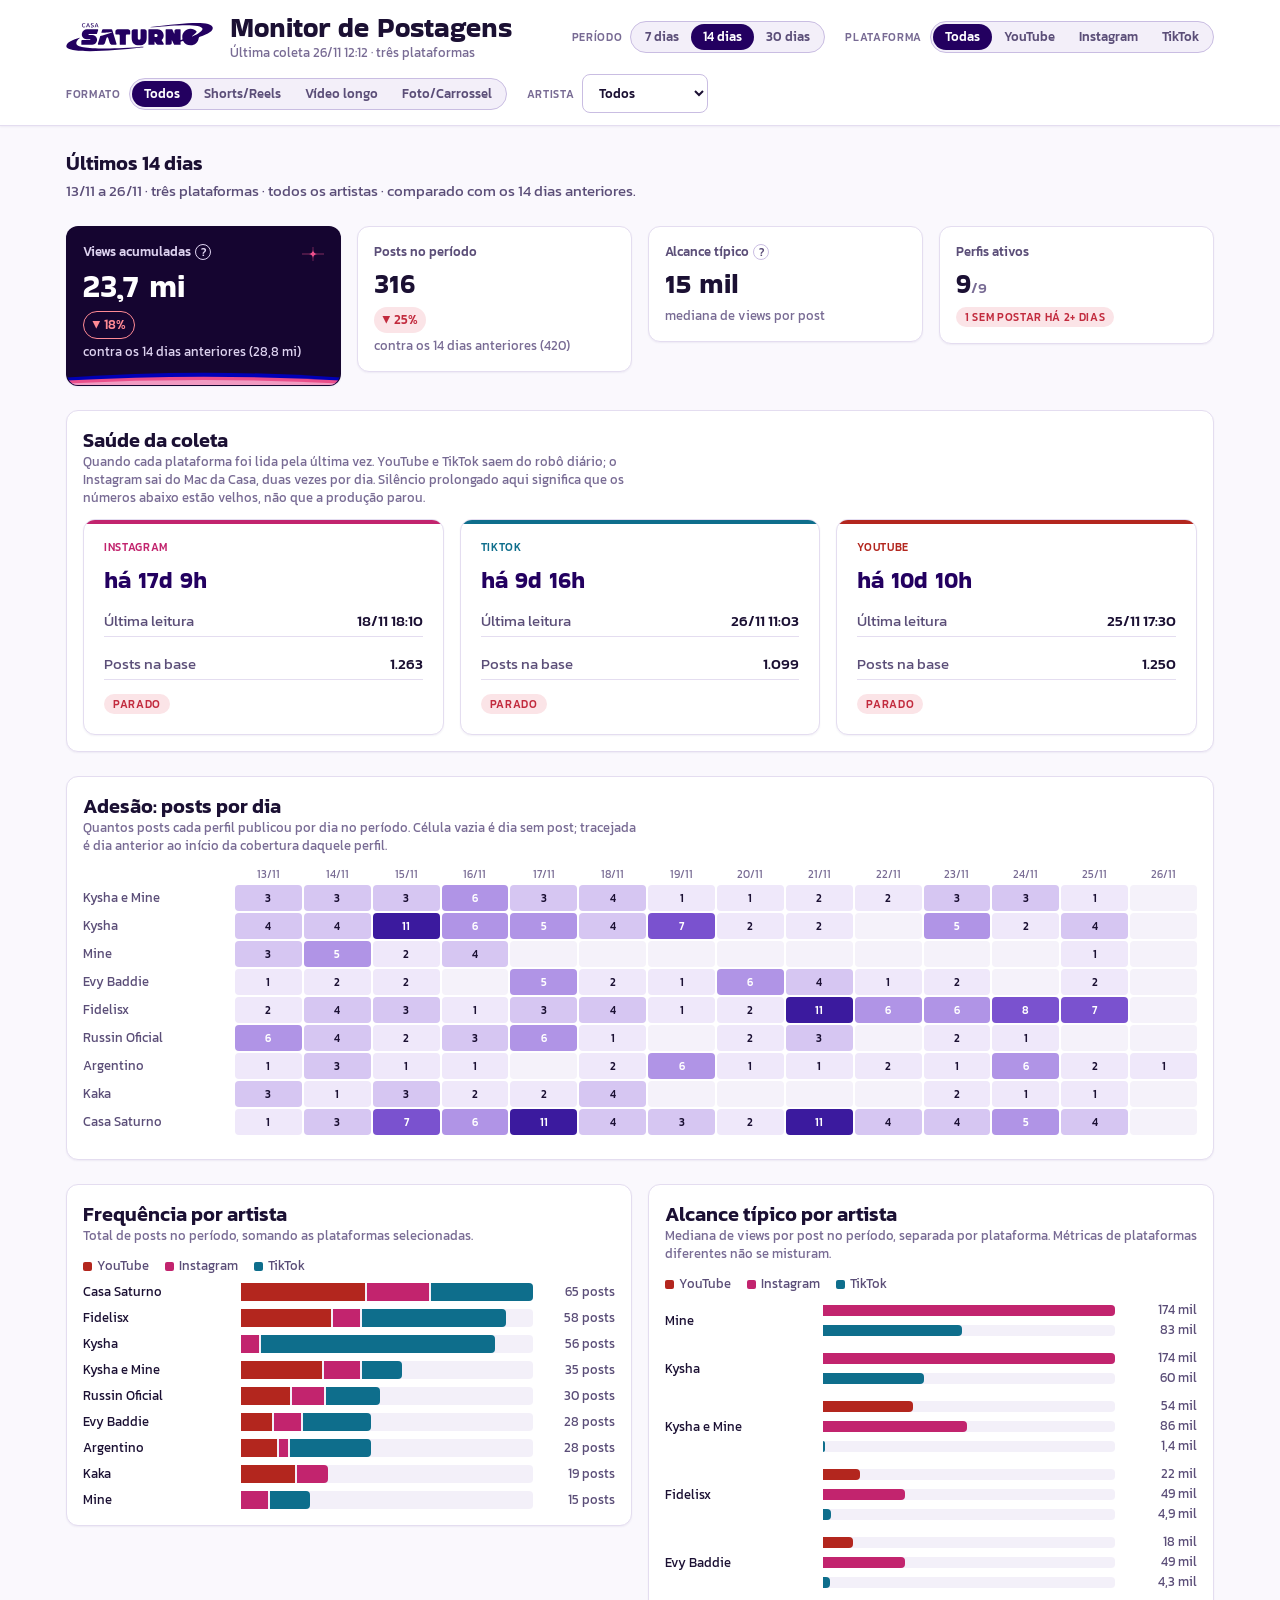
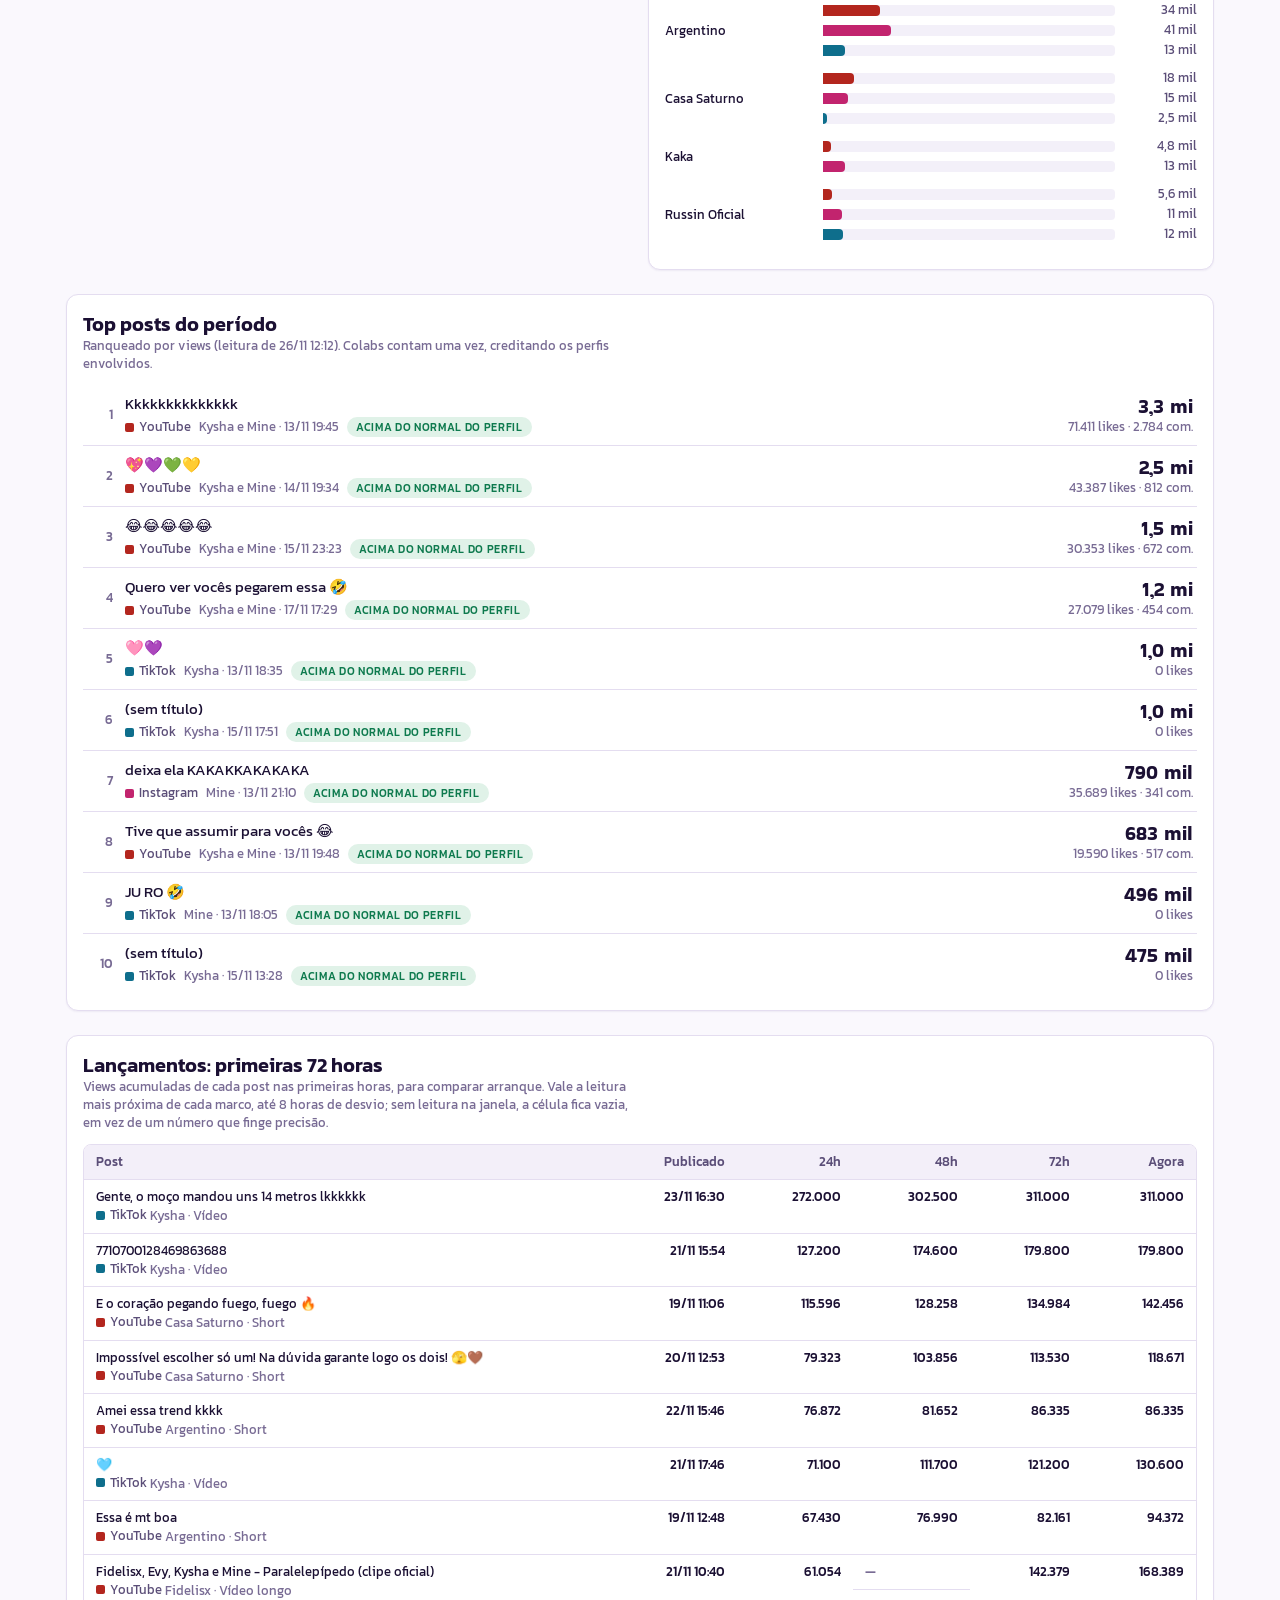
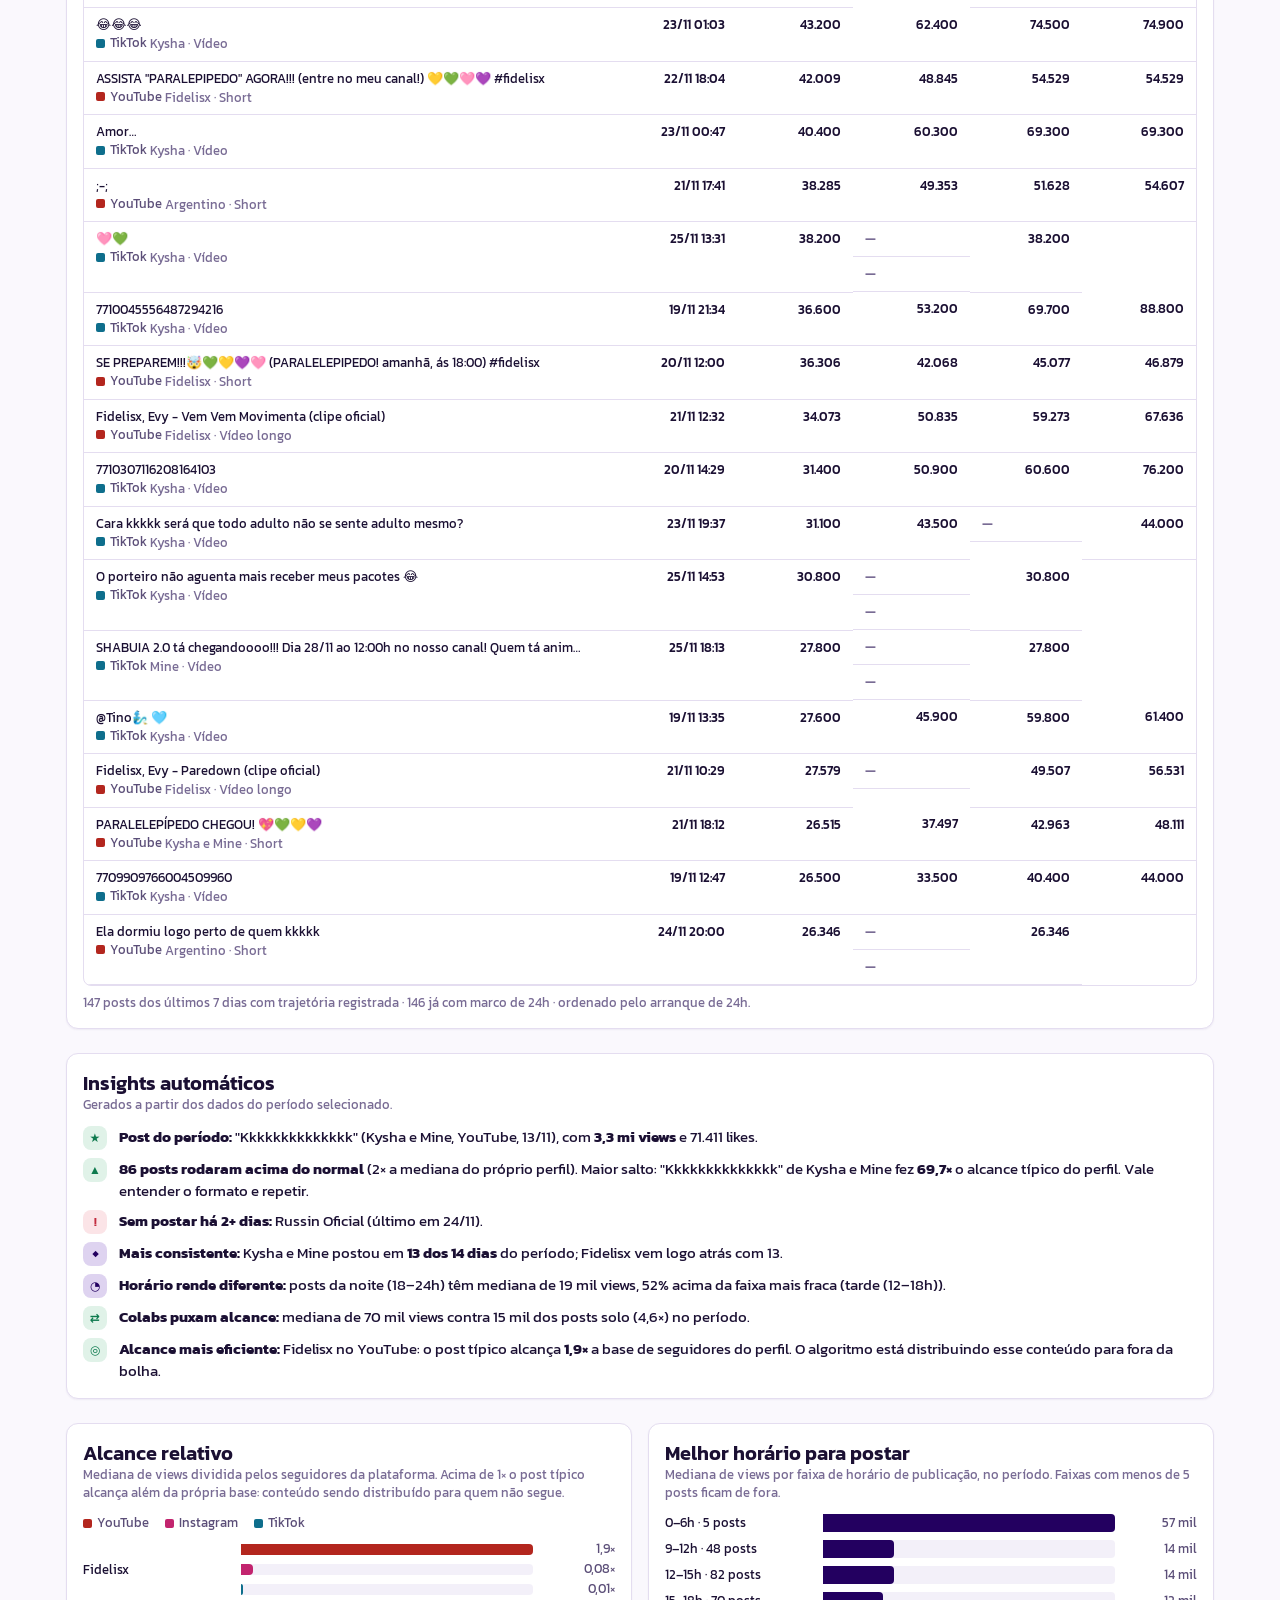
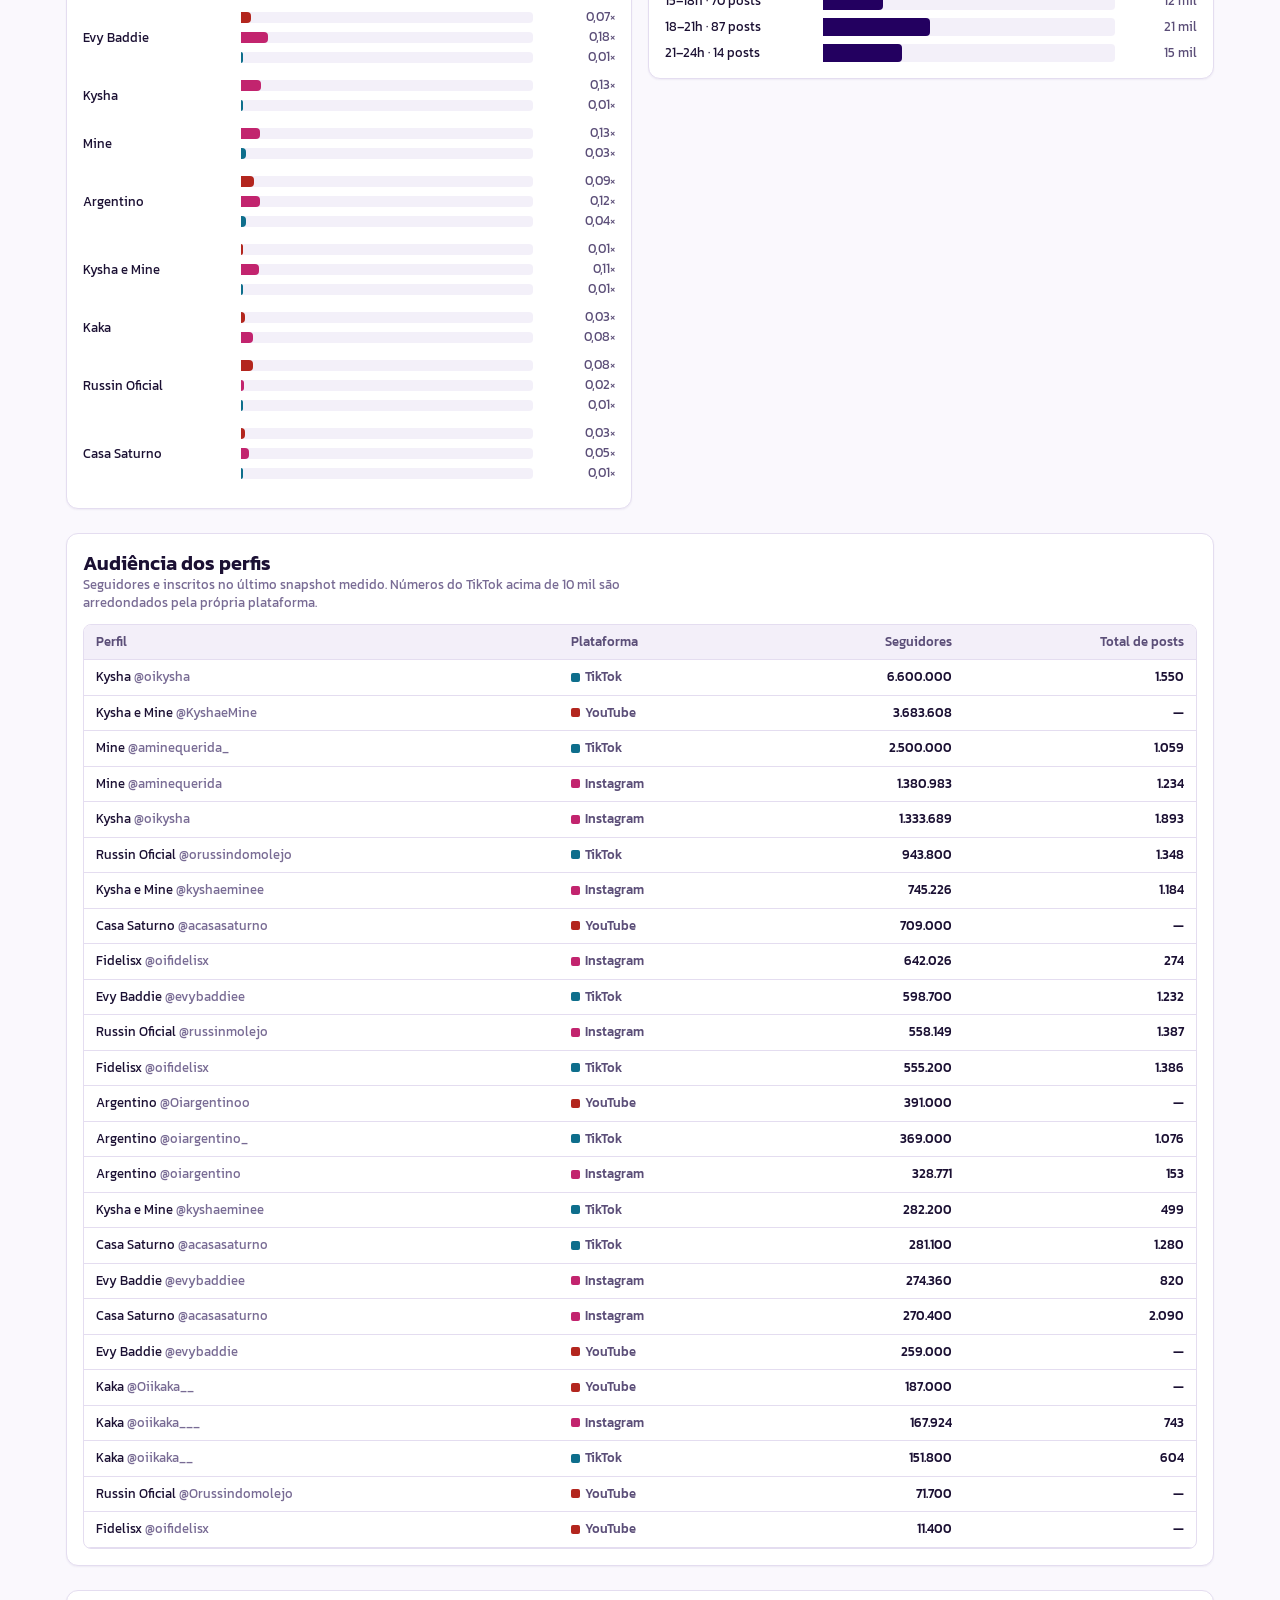
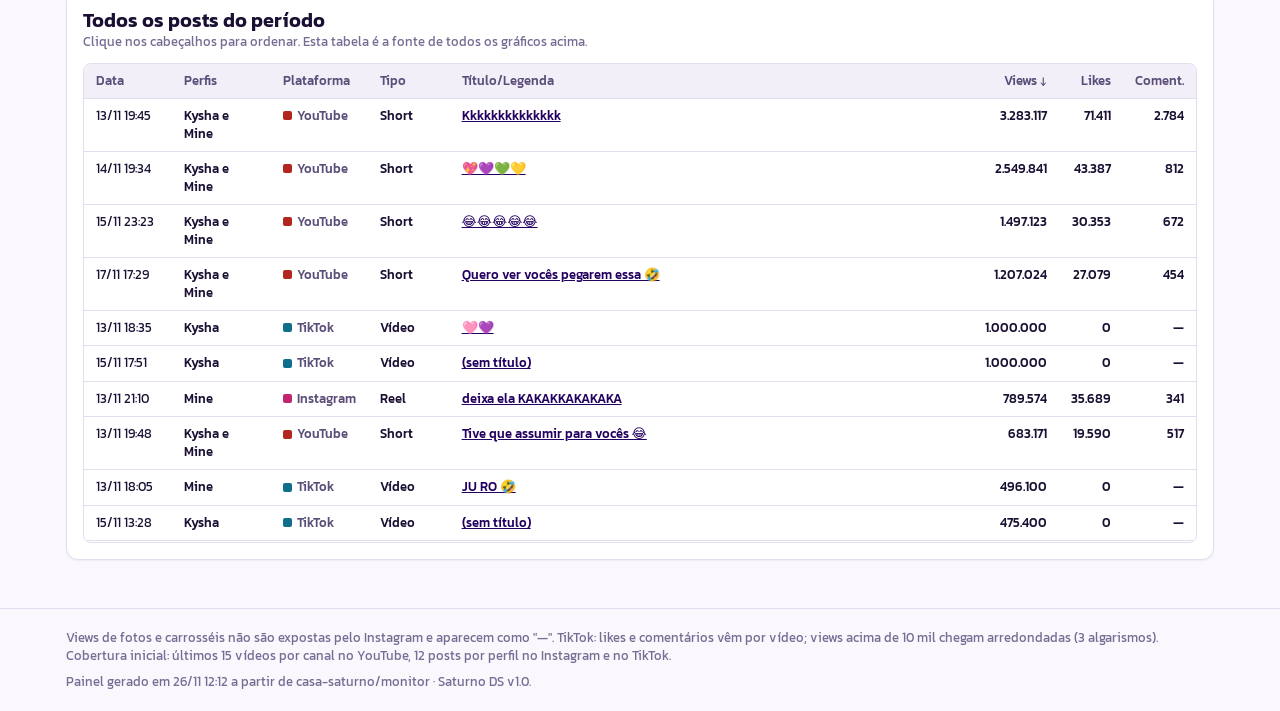
==== index.html @ 32a1c4bc "Rodada local 2026-11-26 12:12 — 1 snapshot(s), Instagram com falhas (rc=1), TikTok com falhas (rc=2)" ====
<!DOCTYPE html>
<html lang="pt-BR">
<head>
<meta charset="UTF-8">
<meta name="viewport" content="width=device-width, initial-scale=1.0">
<title>Monitor de Postagens — Casa Saturno</title>
<link rel="preconnect" href="https://fonts.gstatic.com" crossorigin>
<link rel="stylesheet" href="https://fonts.googleapis.com/css2?family=Bakbak+One&family=Kanit:wght@400;500;600&display=swap">
<style>
/* Saturno DS (ds/saturno.css) — inlinado pelo regen.py */
/* ============================================================================
   SATURNO DS — design system das aplicações da Casa Saturno
   v1.0 · 2026-10-20 · fonte canônica: repositório saturno-ds
   Origem: "Painel Saturno" (dashboard Granatum, 21/09/2026), generalizado.

   Como adotar numa aplicação
   1. Copie este arquivo para dentro do projeto (ex.: pipeline/ds/saturno.css)
      e anote a versão no commit. A cópia é "vendorizada": a app nunca depende
      de rede para renderizar.
   2. Carregue as fontes do Google Fonts (Bakbak One + Kanit 400/500/600) ou
      embuta os .ttf de marca/ como @font-face.
   3. Use os tokens (--texto, --entrada, --roxo…) em todo CSS próprio. Cor
      literal só dentro deste arquivo.
   4. Não redefina componentes aqui dentro: estenda com classes da própria app.

   Camadas, nesta ordem: 1 tokens · 2 base · 3 layout (header, abas, grid)
   · 4 componentes · 5 utilitários.
   ========================================================================== */

/* ---------------------------------------------------------------- 1. TOKENS */
:root{
  color-scheme:light;
  /* neutros — cinzas com viés roxo, nunca cinza puro */
  --fundo:#faf8fd; --superficie:#ffffff; --superficie-2:#f3eff9;
  --borda:#e4ddf0; --borda-forte:#c9bde2; --grade:#ece6f6;
  --texto:#1b1033; --texto-2:#5b4e78; --texto-3:#786b94;
  /* marca */
  --roxo:#230060; --roxo-escuro:#150530; --lilas:#ded3f0; --logo:#230060;
  --rosa:#c2246e; --foco:#c2246e;
  --marca-azul:#0000b5; --marca-rosa:#ea4f8b; --marca-rosa-claro:#f19bc2; --marca-lilas:#ded3f0;
  --texto-sobre-roxo:#ffffff; --texto-sobre-escuro:#ffffff;
  /* semânticas de dado — pelo significado, nunca pelo sinal */
  --entrada:#0e7a4e; --saida:#c22b3e; --alerta:#8a5300; --resultado:var(--roxo);
  --entrada-suave:#e0f2e8; --saida-suave:#fbe4e7; --alerta-suave:#fbeed6;
  --entrada-sobre-escuro:#3ed598; --saida-sobre-escuro:#ff8a94;
  /* estados de operação (saúde, filas, coleta) — reaproveitam as semânticas */
  --ok:var(--entrada); --ok-suave:var(--entrada-suave);
  --aviso:var(--alerta); --aviso-suave:var(--alerta-suave);
  --critico:var(--saida); --critico-suave:var(--saida-suave);
  /* séries categóricas — linhas de negócio (financeiro) */
  --linha-eventos:#3b1a9e; --linha-loja:#c2246e; --linha-royalties:#0e6e8c; --linha-publicidade:#a85c00;
  /* séries categóricas — plataformas (conteúdo) */
  --plat-youtube:#b3261e; --plat-instagram:#c2246e; --plat-tiktok:#0e6e8c;
  /* escala sequencial (mapas de calor), do lilás ao roxo */
  --seq-1:#efe8fa; --seq-2:#d6c6f2; --seq-3:#b094e6; --seq-4:#7a52cf; --seq-5:#3b1a9e;
  /* escala e forma */
  --space-1:4px; --space-2:8px; --space-3:12px; --space-4:16px; --space-5:20px;
  --space-6:24px; --space-8:32px; --space-12:48px;
  --raio-pequeno:4px; --raio-medio:8px; --raio-cartao:12px; --raio-pilula:999px;
  --sombra-cartao:0 1px 2px rgba(35,0,96,.06); --sombra-flutuante:0 8px 24px rgba(35,0,96,.14);
  /* tipografia */
  --font-display:"Bakbak One",system-ui,sans-serif;
  --font-texto:Kanit,system-ui,-apple-system,"Segoe UI",Roboto,sans-serif;
  --font-mono:ui-monospace,SFMono-Regular,Menlo,monospace;
}
@media (prefers-color-scheme:dark){
  :root:not([data-theme="light"]){
    color-scheme:dark;
    --fundo:#100320; --superficie:#1b0a38; --superficie-2:#251046;
    --borda:#351c5c; --borda-forte:#4e3179; --grade:#2c1550;
    --texto:#f2ecfb; --texto-2:#c3b4de; --texto-3:#9c8abd;
    --roxo:#b9a0ff; --lilas:#3a2263; --logo:#ffffff; --texto-sobre-roxo:#150530;
    --rosa:#f58fbf; --foco:#f58fbf;
    --entrada:#3ed598; --saida:#ff8a94; --alerta:#f0b24a;
    --entrada-suave:#123a2c; --saida-suave:#43151d; --alerta-suave:#40300f;
    --linha-eventos:#a98bff; --linha-loja:#f58fbf; --linha-royalties:#5cc6e8; --linha-publicidade:#f0a95c;
    --plat-youtube:#ff8a94; --plat-instagram:#f58fbf; --plat-tiktok:#5cc6e8;
    --seq-1:#2a1650; --seq-2:#3f2577; --seq-3:#5e3aa8; --seq-4:#8f6ae0; --seq-5:#c8b3ff;
    --sombra-cartao:0 1px 2px rgba(0,0,0,.4); --sombra-flutuante:0 8px 24px rgba(0,0,0,.55);
  }
}
:root[data-theme="dark"]{
  color-scheme:dark;
  --fundo:#100320; --superficie:#1b0a38; --superficie-2:#251046;
  --borda:#351c5c; --borda-forte:#4e3179; --grade:#2c1550;
  --texto:#f2ecfb; --texto-2:#c3b4de; --texto-3:#9c8abd;
  --roxo:#b9a0ff; --lilas:#3a2263; --logo:#ffffff; --texto-sobre-roxo:#150530;
  --rosa:#f58fbf; --foco:#f58fbf;
  --entrada:#3ed598; --saida:#ff8a94; --alerta:#f0b24a;
  --entrada-suave:#123a2c; --saida-suave:#43151d; --alerta-suave:#40300f;
  --linha-eventos:#a98bff; --linha-loja:#f58fbf; --linha-royalties:#5cc6e8; --linha-publicidade:#f0a95c;
  --plat-youtube:#ff8a94; --plat-instagram:#f58fbf; --plat-tiktok:#5cc6e8;
  --seq-1:#2a1650; --seq-2:#3f2577; --seq-3:#5e3aa8; --seq-4:#8f6ae0; --seq-5:#c8b3ff;
  --sombra-cartao:0 1px 2px rgba(0,0,0,.4); --sombra-flutuante:0 8px 24px rgba(0,0,0,.55);
}

/* ------------------------------------------------------------------ 2. BASE */
*{box-sizing:border-box}
[hidden]{display:none!important}
body{margin:0;background:var(--fundo);color:var(--texto);font-family:var(--font-texto);
  font-size:15px;line-height:22px;font-variant-numeric:tabular-nums;-webkit-font-smoothing:antialiased}
h1{font-family:var(--font-display);font-size:28px;line-height:32px;font-weight:400;margin:0}
h2{font-size:20px;line-height:26px;font-weight:600;margin:0 0 4px;text-wrap:balance}
h3{font-size:20px;line-height:26px;font-weight:600;margin:0}
h4{font-size:15px;line-height:22px;font-weight:600;margin:0}
p{margin:0}
a{color:var(--roxo)}
button,select,input{font:inherit;color:inherit}
code,.mono{font-family:var(--font-mono);font-size:12px}
button:focus-visible,select:focus-visible,input:focus-visible,summary:focus-visible,a:focus-visible{outline:2px solid var(--foco);outline-offset:2px}
@media (prefers-reduced-motion:reduce){*{transition:none!important;animation:none!important}}

/* ---------------------------------------------------------------- 3. LAYOUT */
.wrap{max-width:1180px;margin:0 auto;padding-inline:var(--space-4)}
header.topo{position:sticky;top:env(safe-area-inset-top,0px);z-index:20;background:var(--superficie);border-bottom:1px solid var(--borda);box-shadow:var(--sombra-cartao)}
.hrow{display:flex;flex-wrap:wrap;align-items:center;gap:var(--space-3) var(--space-5);padding-block:var(--space-3)}
.brand{display:flex;align-items:center;gap:var(--space-4);margin-right:auto}
.brand .logo{height:34px;width:auto;color:var(--logo);display:block;flex:none}
.brand small{display:block;color:var(--texto-3);font-size:13px;line-height:18px;font-weight:400}
/* controle: rótulo em caixa alta + select/segmentado */
.ctl{display:flex;align-items:center;gap:var(--space-2);font-size:11px;line-height:14px;font-weight:500;letter-spacing:.06em;text-transform:uppercase;color:var(--texto-3);flex-wrap:wrap}
.ctl select,.filters select,.filters input{font-size:13px;line-height:18px;font-weight:500;letter-spacing:0;text-transform:none;background:var(--superficie);border:1px solid var(--borda-forte);border-radius:var(--raio-medio);padding:var(--space-2) var(--space-3);color:var(--texto);max-width:230px}
.seg{display:inline-flex;background:var(--superficie-2);border:1px solid var(--borda-forte);border-radius:var(--raio-pilula);padding:2px}
.seg button{border:0;background:transparent;padding:var(--space-1) var(--space-3);border-radius:var(--raio-pilula);cursor:pointer;color:var(--texto-2);font-size:13px;line-height:18px;font-weight:500;letter-spacing:0;text-transform:none}
.seg button[aria-pressed="true"]{background:var(--roxo);color:var(--texto-sobre-roxo)}
nav.tabs{display:flex;gap:var(--space-5);overflow-x:auto;border-top:1px solid var(--borda)}
nav.tabs button{position:relative;display:inline-flex;align-items:center;gap:var(--space-1);border:0;background:transparent;padding:0;height:var(--space-12);cursor:pointer;color:var(--texto-2);font-weight:500;font-size:13px;line-height:18px;white-space:nowrap}
nav.tabs button:hover{color:var(--rosa)}
nav.tabs button[aria-selected="true"]{color:var(--roxo)}
nav.tabs button[aria-selected="true"]::after{content:"";position:absolute;left:0;right:0;bottom:-1px;height:3px;border-radius:var(--raio-pilula);background:var(--roxo)}
nav.tabs .planeta{width:22px;height:11px;fill:currentColor}
main{padding-block:var(--space-6) var(--space-12)}
main.wrap,section[role="tabpanel"],.painel{display:grid;gap:var(--space-6)}
.lead{color:var(--texto-2);max-width:70ch}
.small{font-size:13px;line-height:18px;color:var(--texto-3)}
.grid{display:grid;gap:var(--space-4);align-items:start}
.g2{grid-template-columns:repeat(2,minmax(0,1fr))}
.g3{grid-template-columns:repeat(3,minmax(0,1fr))}
.g4{grid-template-columns:repeat(4,minmax(0,1fr))}
.gauto{grid-template-columns:repeat(auto-fit,minmax(220px,1fr))}
@media (max-width:900px){.g3,.g4{grid-template-columns:repeat(2,minmax(0,1fr))}}
@media (max-width:560px){.g3,.g4,.g2{grid-template-columns:1fr} .brand .logo{height:26px} h1{font-size:20px;line-height:26px} .hrow{gap:var(--space-2) var(--space-3)}}
footer.rodape{color:var(--texto-3);font-size:13px;line-height:18px;padding-block:var(--space-5);border-top:1px solid var(--borda)}

/* ------------------------------------------------------------ 4. COMPONENTES */
/* cartão: a única superfície elevada; só um nível de sombra */
.card{background:var(--superficie);border:1px solid var(--borda);border-radius:var(--raio-cartao);box-shadow:var(--sombra-cartao);padding:var(--space-4);min-width:0}
.card.flat{box-shadow:none}
.card > h3 + .lead,.card > h2 + .lead{margin-bottom:var(--space-3)}

/* KPI: rótulo, número grande (display), linha de apoio com delta */
.kpi{display:flex;flex-direction:column;gap:var(--space-2);position:relative;overflow:hidden}
.kpi .label{font-size:13px;line-height:18px;font-weight:500;color:var(--texto-2);display:flex;align-items:center;gap:var(--space-1)}
.kpi .num{font-family:var(--font-display);font-weight:400;font-size:28px;line-height:30px;color:var(--texto)}
.kpi .num small{font-family:var(--font-texto);font-size:15px;line-height:22px;color:var(--texto-3);font-weight:500}
.kpi .sub{font-size:13px;line-height:18px;color:var(--texto-3);display:flex;flex-wrap:wrap;gap:var(--space-1) var(--space-3);align-items:center;position:relative;z-index:1}
.kpi .sub b{color:var(--texto);font-weight:500}
.kpi.in .num{color:var(--entrada)} .kpi.out .num{color:var(--saida)} .kpi .num.neg{color:var(--saida)}
/* herói: UM por tela, o número que resume tudo. Fundo roxo-escuro + arcos da marca */
.kpi.hero{background:var(--roxo-escuro);border-color:transparent;padding-bottom:var(--space-6)}
.kpi.hero .label,.kpi.hero .sub{color:var(--marca-lilas)}
.kpi.hero .sub b{color:var(--texto-sobre-escuro)}
.kpi.hero .help{border-color:var(--marca-lilas);color:var(--marca-lilas)}
.kpi.hero .num{font-size:32px;line-height:34px;color:var(--texto-sobre-escuro)}
.kpi.hero .num small{color:var(--marca-lilas)}
.kpi.hero .num.neg{color:var(--saida-sobre-escuro)}
.kpi.hero .delta.up{color:var(--entrada-sobre-escuro);background:transparent;border:1px solid var(--entrada-sobre-escuro)}
.kpi.hero .delta.down{color:var(--saida-sobre-escuro);background:transparent;border:1px solid var(--saida-sobre-escuro)}
.kpi .brilho{position:absolute;right:var(--space-4);top:var(--space-4);width:22px;height:22px;color:var(--marca-rosa);fill:currentColor}
.kpi .arcos{position:absolute;left:-10%;bottom:-2px;width:120%;height:16px;pointer-events:none}
.arcos .a1{fill:var(--marca-azul)} .arcos .a2{fill:var(--marca-rosa)} .arcos .a3{fill:var(--marca-rosa-claro)}
.delta{display:inline-flex;align-items:center;gap:var(--space-1);border-radius:var(--raio-pilula);padding:var(--space-1) var(--space-2);font-size:13px;line-height:18px;font-weight:500;background:var(--superficie-2);color:var(--texto-2)}
.delta.up{background:var(--entrada-suave);color:var(--entrada)} .delta.down{background:var(--saida-suave);color:var(--saida)}
.pos{color:var(--entrada)} .neg{color:var(--saida)}
.help{display:inline-grid;place-items:center;width:16px;height:16px;border-radius:var(--raio-pilula);background:transparent;color:var(--texto-2);font-size:11px;line-height:14px;font-weight:500;cursor:help;border:1px solid var(--borda-forte);flex:none}

/* número grande fora de KPI (resumo de card) */
.big{font-family:var(--font-display);font-weight:400;font-size:28px;line-height:30px;color:var(--resultado);margin:0}
.big.neg{color:var(--saida)}
.big span{font-size:13px;line-height:18px;font-weight:500;color:var(--texto-2);font-family:var(--font-texto)}

/* chip: mensagem curta com contexto (aviso, informação, filtro ativo) */
.chip{display:inline-flex;align-items:center;gap:var(--space-1);border-radius:var(--raio-pilula);padding:var(--space-1) var(--space-3);font-size:13px;line-height:18px;font-weight:500;border:1px solid transparent;background:var(--superficie-2);color:var(--texto-2)}
.chip svg{width:13px;height:13px;flex:none;fill:currentColor}
.chip.warn{background:var(--alerta-suave);color:var(--alerta);border-color:var(--alerta)}
.chip.info{background:var(--lilas);color:var(--roxo)}
.chip.ok{background:var(--entrada-suave);color:var(--entrada)}
.chip.crit{background:var(--saida-suave);color:var(--saida);border-color:var(--saida)}
/* pílula: estado curto em caixa alta (ok / atrasado / aguardando) */
.pill{font-size:11px;line-height:14px;font-weight:500;letter-spacing:.06em;text-transform:uppercase;border-radius:var(--raio-pilula);padding:2px var(--space-2);background:var(--superficie-2);color:var(--texto-2);white-space:nowrap;border:1px solid var(--borda-forte);display:inline-flex;align-items:center;gap:var(--space-1)}
.pill.ok{background:var(--entrada-suave);color:var(--entrada);border-color:transparent}
.pill.warn{background:var(--alerta-suave);color:var(--alerta);border-color:transparent}
.pill.late,.pill.crit{background:var(--saida-suave);color:var(--saida);border-color:transparent}
.pill.wait{background:var(--superficie-2);color:var(--texto-2)}
/* marcador de série (quadradinho de cor + nome) */
.serie{display:inline-flex;align-items:center;gap:5px;font-size:13px;line-height:18px;color:var(--texto-2);white-space:nowrap}
.serie i{width:9px;height:9px;border-radius:2px;display:inline-block;background:var(--c,var(--roxo))}
.serie.youtube{--c:var(--plat-youtube)} .serie.instagram{--c:var(--plat-instagram)} .serie.tiktok{--c:var(--plat-tiktok)}
.legenda{display:flex;gap:var(--space-4);flex-wrap:wrap;margin-bottom:var(--space-2)}

/* passo a passo / lista de linhas rótulo → valor */
.steps{display:grid;gap:0;font-size:15px;border:1px solid var(--borda);border-radius:var(--raio-medio);overflow:hidden}
.step{display:grid;grid-template-columns:1fr auto;gap:var(--space-4);padding:var(--space-2) var(--space-4);background:var(--superficie);color:var(--texto-2);border-bottom:1px solid var(--borda)}
.steps > :last-child{border-bottom:0}
.step .num{font-weight:500;color:var(--texto)}
.step.total{background:var(--superficie-2);border-top:1px solid var(--borda-forte);font-weight:600;color:var(--texto)}
.step.total .num{color:var(--resultado);font-weight:600}
.step.sub{background:transparent;padding-block:var(--space-1);font-size:13px;line-height:18px;color:var(--texto-3);border-bottom:0}
.row{display:flex;justify-content:space-between;gap:var(--space-2);font-size:15px;padding:var(--space-1) 0;border-bottom:1px solid var(--borda);color:var(--texto-2)}
.row span:last-child{font-weight:500;color:var(--texto)}
.row:last-of-type{border-bottom:0}

/* bloco categórico com faixa colorida no topo (linha de negócio, plataforma) */
.bl{position:relative;overflow:hidden;padding:var(--space-5);display:flex;flex-direction:column;gap:var(--space-3)}
.bl::before{content:"";position:absolute;inset:0 0 auto 0;height:4px;background:var(--c,var(--roxo))}
.bl h3{font-size:11px;line-height:14px;font-weight:500;letter-spacing:.06em;text-transform:uppercase;color:var(--c,var(--roxo));display:flex;align-items:center;gap:var(--space-2)}
.bl.youtube{--c:var(--plat-youtube)} .bl.instagram{--c:var(--plat-instagram)} .bl.tiktok{--c:var(--plat-tiktok)}
.bl.eventos{--c:var(--linha-eventos)} .bl.loja{--c:var(--linha-loja)} .bl.royalties{--c:var(--linha-royalties)} .bl.publicidade{--c:var(--linha-publicidade)}

/* detalhes expansíveis */
details{margin-top:var(--space-1)}
summary{cursor:pointer;color:var(--roxo);font-weight:500;font-size:13px;line-height:18px;display:inline-block;border:1px solid var(--borda-forte);border-radius:var(--raio-medio);padding:var(--space-2) var(--space-3);list-style:none}
summary::-webkit-details-marker{display:none}
summary:hover{border-color:var(--rosa);color:var(--rosa)}
details[open] summary{margin-bottom:var(--space-3)}

/* tabelas */
table{width:100%;border-collapse:collapse;font-size:15px;font-variant-numeric:tabular-nums}
th,td{text-align:left;padding:var(--space-2) var(--space-3);border-bottom:1px solid var(--borda);vertical-align:top}
th{color:var(--texto-2);font-weight:500;font-size:13px;line-height:18px;background:var(--superficie-2);white-space:nowrap}
td{font-weight:500}
td:first-child{font-weight:400}
td.r,th.r,td.num,th.num{text-align:right;white-space:nowrap}
tr.tot td{font-weight:600;color:var(--resultado);background:var(--superficie-2);border-top:1px solid var(--borda-forte);border-bottom:0}
.tbl{overflow-x:auto;border:1px solid var(--borda);border-radius:var(--raio-medio)}
.tbl thead th{position:sticky;top:0;z-index:1}
.tbl table{font-size:13px;line-height:18px}
th[data-k]{cursor:pointer} th[data-k]:hover{color:var(--rosa)}
tbody tr:hover td{background:color-mix(in oklab,var(--lilas) 35%,transparent)}

/* filtros em linha */
.filters{display:flex;flex-wrap:wrap;gap:var(--space-3);align-items:center}
.filters input{min-width:220px;flex:1}

/* barras horizontais simples (rótulo · trilho · valor) */
.bars{display:grid;gap:var(--space-2)}
.bars .brow{display:grid;grid-template-columns:minmax(110px,150px) 1fr 74px;align-items:center;gap:var(--space-2);font-size:13px;line-height:18px}
.bars .blb{color:var(--texto);white-space:nowrap;overflow:hidden;text-overflow:ellipsis}
.bars .btrack{height:18px;display:flex;align-items:center;gap:2px;background:color-mix(in oklab,var(--grade) 60%,transparent);border-radius:var(--raio-pequeno)}
.bars .bfill{height:18px;border-radius:0 var(--raio-pequeno) var(--raio-pequeno) 0;min-width:2px;background:var(--c,var(--roxo))}
.bars .bval{text-align:right;color:var(--texto-2)}

/* mapa de calor (células com escala --seq-*) */
.hm{display:grid;gap:2px;font-size:11px;line-height:14px}
.hm .rowlb{color:var(--texto-2);font-size:13px;line-height:18px;display:flex;align-items:center;padding-right:var(--space-2);white-space:nowrap}
.hm .cell{border-radius:var(--raio-pequeno);min-height:26px;display:flex;align-items:center;justify-content:center;font-weight:500;cursor:default;background:color-mix(in oklab,var(--grade) 50%,transparent)}
.hm .collb{color:var(--texto-3);text-align:center;font-size:11px;padding-bottom:2px}
.hm .cell.semcob{background:transparent;border:1px dashed var(--borda);opacity:.6}
.hm .cell.s1{background:var(--seq-1);color:var(--texto)} .hm .cell.s2{background:var(--seq-2);color:var(--texto)}
.hm .cell.s3{background:var(--seq-3);color:#fff} .hm .cell.s4{background:var(--seq-4);color:#fff} .hm .cell.s5{background:var(--seq-5);color:#fff}
:root[data-theme="dark"] .hm .cell.s1,:root[data-theme="dark"] .hm .cell.s2{color:var(--texto)}

/* lista ranqueada (top N) */
.toplist .titem{display:grid;grid-template-columns:26px 1fr auto;gap:var(--space-3);padding:var(--space-2) var(--space-1);border-bottom:1px solid var(--borda);align-items:center}
.toplist .titem:last-child{border-bottom:0}
.toplist .rank{color:var(--texto-3);font-weight:500;font-size:13px;text-align:right}
.toplist .tmain{min-width:0}
.toplist .ttl{font-size:15px;white-space:nowrap;overflow:hidden;text-overflow:ellipsis}
.toplist .ttl a{color:var(--texto);text-decoration:none} .toplist .ttl a:hover{color:var(--rosa)}
.toplist .tmeta{font-size:13px;line-height:18px;color:var(--texto-3);display:flex;gap:var(--space-2);flex-wrap:wrap;margin-top:2px;align-items:center}
.toplist .tviews{font-family:var(--font-display);font-size:20px;line-height:24px;text-align:right}
.toplist .tsub{font-size:13px;line-height:18px;color:var(--texto-3);text-align:right}

/* insights / lista de observações com ícone */
.insights{display:grid;gap:var(--space-2)}
.insight{display:flex;gap:var(--space-3);font-size:15px;line-height:22px;color:var(--texto)}
.insight .ic{flex:0 0 24px;height:24px;border-radius:var(--raio-medio);display:grid;place-items:center;font-size:12px;font-weight:600}
.ic.g{background:var(--entrada-suave);color:var(--entrada)} .ic.w{background:var(--alerta-suave);color:var(--alerta)}
.ic.r{background:var(--saida-suave);color:var(--saida)} .ic.b{background:var(--lilas);color:var(--roxo)}

/* tooltip flutuante */
.tooltip{position:fixed;pointer-events:none;background:var(--superficie);border:1px solid var(--borda);border-radius:var(--raio-medio);padding:var(--space-2) var(--space-3);font-size:13px;line-height:18px;box-shadow:var(--sombra-flutuante);z-index:50;max-width:290px;display:none;color:var(--texto)}
.tooltip .tv{font-weight:600} .tooltip .tl{color:var(--texto-2)}

/* glossário / "como ler" */
.gloss{display:grid;gap:var(--space-4);grid-template-columns:repeat(auto-fit,minmax(240px,1fr));font-size:13px;line-height:18px;color:var(--texto-3)}
.gloss b{color:var(--texto);font-weight:500;display:block}

/* estado vazio */
.vazio{display:flex;flex-direction:column;align-items:flex-start;gap:var(--space-2);padding:var(--space-4) 0;color:var(--texto-3)}
.vazio svg{width:84px;height:36px;color:var(--roxo);opacity:.9;fill:currentColor}
.vazio b{font-size:20px;line-height:26px;font-weight:600;color:var(--texto)}

/* ------------------------------------------------------------ 5. UTILITÁRIOS */
.num{font-variant-numeric:tabular-nums}
.tag{font-family:var(--font-mono);font-size:12px;background:var(--superficie-2);border-radius:var(--raio-pequeno);padding:1px 6px;color:var(--texto-2)}
.scroll-x{overflow-x:auto}
.mt-1{margin-top:var(--space-1)} .mt-2{margin-top:var(--space-2)} .mt-3{margin-top:var(--space-3)} .mt-4{margin-top:var(--space-4)}
.nota{font-size:13px;line-height:18px;color:var(--texto-3)}


/* ---- só do Monitor: usa apenas tokens do DS ---- */
.painel{display:grid;gap:var(--space-6)}
/* barras agrupadas por plataforma (mediana e eficiência) */
.grow{display:grid;grid-template-columns:minmax(110px,150px) 1fr;gap:var(--space-2);align-items:center;margin-bottom:var(--space-2)}
.grow .glb{font-size:13px;line-height:18px;white-space:nowrap;overflow:hidden;text-overflow:ellipsis}
.gline{display:grid;grid-template-columns:1fr 74px;align-items:center;gap:var(--space-2);margin-bottom:2px}
.gtrack{height:11px;display:flex;align-items:center;background:color-mix(in oklab,var(--grade) 60%,transparent);border-radius:var(--raio-pequeno)}
.gfill{height:11px;border-radius:0 var(--raio-pequeno) var(--raio-pequeno) 0;min-width:2px;background:var(--c)}
.gval{font-size:13px;line-height:18px;color:var(--texto-2);text-align:right}
/* saúde da coleta: bloco categórico por plataforma */
.sd .big{font-size:24px;line-height:28px}
/* lançamentos */
.lanc td:first-child{max-width:320px}
.lanc .tit,.lanc .art{display:block;overflow:hidden;text-overflow:ellipsis;white-space:nowrap}
.lanc .tit a{color:var(--texto);text-decoration:none} .lanc .tit a:hover{color:var(--rosa)}
.lanc .art{font-size:13px;line-height:18px;color:var(--texto-3)}
.lanc td.vazio{color:var(--texto-3);padding:var(--space-2) var(--space-3)}
@media(max-width:600px){.lanc td:first-child{max-width:150px}}
.rodape .wrap{display:grid;gap:var(--space-2)}
</style>
</head>
<body>

<header class="topo">
  <div class="wrap">
    <div class="hrow">
      <div class="brand"><svg class="logo" viewBox="494.82 434.62 934.02 215.04" fill="currentColor" xmlns="http://www.w3.org/2000/svg" role="img" aria-label="Casa Saturno"><path d="M 625.570312 555.914062 L 646.390625 555.914062 C 647.9375 555.914062 649.171875 557.25 649.015625 558.820312 C 648.878906 560.1875 647.648438 561.183594 646.273438 561.183594 L 597.511719 561.183594 C 594.449219 561.183594 591.976562 563.664062 591.976562 566.71875 L 591.976562 590.851562 C 591.976562 591.425781 592.441406 591.894531 593.023438 591.894531 L 660.476562 591.894531 C 679.449219 591.902344 694.425781 573.261719 690.738281 553.949219 C 687.929688 539.257812 674.378906 529.050781 659.421875 529.050781 L 639.765625 529.050781 C 638.394531 529.050781 637.164062 528.042969 637.03125 526.675781 C 636.882812 525.105469 638.117188 523.78125 639.65625 523.78125 L 686.371094 523.78125 C 688.40625 523.78125 689.921875 522.949219 690.644531 521.15625 L 698.148438 498.914062 C 699.117188 496.042969 696.980469 493.070312 693.953125 493.070312 L 627.867188 493.070312 C 612.082031 493.070312 597.910156 504.039062 595.21875 519.597656 C 591.859375 539.046875 606.746094 555.914062 625.570312 555.914062 "/><path d="M 712.292969 536.4375 C 711.671875 536.640625 711.195312 537.128906 711 537.75 L 696.417969 584.722656 C 695.308594 588.285156 697.972656 591.898438 701.707031 591.898438 L 725.308594 591.898438 C 732.582031 591.898438 739.007812 587.167969 741.164062 580.226562 L 751.09375 548.265625 C 752.710938 543.078125 760.054688 543.078125 761.664062 548.265625 L 771.59375 580.226562 C 773.753906 587.167969 780.175781 591.898438 787.449219 591.898438 L 809.082031 591.898438 C 812.816406 591.898438 815.476562 588.285156 814.371094 584.722656 L 787.117188 496.96875 C 786.402344 494.65625 784.257812 493.078125 781.832031 493.078125 L 728.949219 493.078125 C 726.523438 493.078125 724.382812 494.65625 723.664062 496.972656 L 718.589844 513.320312 C 718.164062 514.683594 719.265625 516.042969 720.6875 515.914062 C 750.636719 513.230469 776.320312 512.0625 782.957031 511.785156 C 783.871094 511.75 784.621094 512.480469 784.621094 513.390625 C 784.621094 514.132812 784.117188 514.777344 783.398438 514.949219 C 764.191406 519.617188 725.886719 531.992188 712.292969 536.4375 "/><path d="M 810.269531 526.421875 L 829.234375 526.421875 C 832.292969 526.421875 834.769531 528.902344 834.769531 531.957031 L 834.769531 588.894531 C 834.769531 590.550781 836.125 591.90625 837.78125 591.90625 L 870.433594 591.90625 C 872.097656 591.90625 873.445312 590.558594 873.445312 588.894531 L 873.445312 531.953125 C 873.445312 528.90625 875.9375 526.417969 878.980469 526.417969 L 897.945312 526.417969 C 899.601562 526.417969 900.957031 525.0625 900.957031 523.402344 L 900.957031 506.914062 C 900.957031 499.273438 894.761719 493.078125 887.121094 493.078125 L 821.09375 493.078125 C 813.484375 493.078125 807.257812 499.304688 807.257812 506.914062 L 807.257812 523.410156 C 807.257812 525.066406 808.613281 526.421875 810.269531 526.421875 "/><path d="M 991.324219 493.078125 L 969.5 493.078125 C 967.839844 493.078125 966.484375 494.433594 966.484375 496.089844 L 966.484375 547.519531 C 966.484375 555.394531 964.746094 559.226562 957.683594 559.226562 C 950.625 559.226562 948.886719 555.394531 948.886719 547.519531 L 948.886719 496.085938 C 948.886719 494.421875 947.535156 493.070312 945.871094 493.070312 L 923.90625 493.070312 C 916.265625 493.070312 910.070312 499.265625 910.070312 506.910156 L 910.070312 546.507812 C 910.070312 579.269531 925.199219 594.535156 957.679688 594.535156 C 990.515625 594.535156 1005.160156 579.71875 1005.160156 546.507812 L 1005.160156 506.914062 C 1005.160156 499.273438 998.964844 493.078125 991.324219 493.078125 "/><path d="M 1074.332031 533.671875 C 1073.867188 538.332031 1069.59375 541.707031 1064.902344 541.707031 L 1057.867188 541.707031 C 1056.203125 541.707031 1054.855469 540.359375 1054.855469 538.695312 L 1054.855469 526.796875 C 1054.855469 525.132812 1056.203125 523.78125 1057.867188 523.78125 L 1065.410156 523.78125 C 1070.667969 523.78125 1074.871094 528.3125 1074.332031 533.671875 M 1100.011719 562.304688 C 1099.777344 561.90625 1099.863281 561.410156 1100.195312 561.09375 C 1107.886719 553.917969 1112.722656 543.722656 1112.722656 532.371094 C 1112.722656 510.648438 1095.109375 493.039062 1073.390625 493.039062 L 1018.808594 493.066406 C 1017.28125 493.070312 1016.039062 494.304688 1016.039062 495.832031 L 1016.039062 588.886719 C 1016.039062 590.550781 1017.390625 591.898438 1019.054688 591.898438 L 1051.839844 591.898438 C 1053.503906 591.898438 1054.855469 590.550781 1054.855469 588.886719 L 1054.855469 573.300781 C 1054.855469 572.421875 1055.566406 571.707031 1056.453125 571.707031 C 1057.03125 571.707031 1057.5625 572.015625 1057.84375 572.519531 C 1058.257812 573.257812 1060.035156 576.328125 1062.058594 579.820312 C 1066.40625 587.300781 1074.398438 591.90625 1083.046875 591.90625 L 1107.707031 591.90625 C 1111.988281 591.90625 1114.648438 587.261719 1112.484375 583.570312 Z M 1100.011719 562.304688 "/><path d="M 1422.835938 482.066406 C 1414.441406 436.621094 1250.738281 451.820312 1030.042969 478.53125 C 1028.546875 478.710938 1028.675781 480.917969 1030.179688 480.917969 L 1044.613281 480.917969 C 1193.855469 466.445312 1352.046875 457.226562 1358.234375 490.699219 C 1360.414062 502.515625 1326.339844 528.171875 1294.207031 538.488281 C 1292.902344 538.90625 1292.015625 537.203125 1293.128906 536.410156 C 1300.695312 531.023438 1312.613281 521.679688 1320.894531 511.023438 C 1321.769531 509.898438 1321.765625 508.320312 1320.859375 507.21875 C 1311.34375 495.636719 1297.074219 490.40625 1282.347656 490.40625 C 1252.511719 490.40625 1230.277344 513.714844 1230.277344 542.472656 C 1230.277344 546.617188 1230.699219 550.652344 1231.511719 554.519531 C 1231.722656 555.519531 1231.519531 557.015625 1230.539062 557.632812 C 1228.300781 559.039062 1224.917969 560.597656 1221.429688 561.691406 C 1220.367188 562.023438 1219.652344 561.195312 1219.652344 560.4375 L 1219.652344 496.050781 C 1219.652344 494.386719 1218.304688 493.039062 1216.640625 493.039062 L 1191.898438 493.039062 C 1185.78125 493.039062 1180.824219 497.996094 1180.824219 504.113281 L 1180.824219 519.660156 C 1180.824219 520.722656 1179.375 521.039062 1178.933594 520.070312 L 1166.941406 493.652344 C 1166.769531 493.277344 1166.398438 493.039062 1165.980469 493.039062 L 1127.867188 493.039062 C 1126.210938 493.039062 1124.855469 494.394531 1124.855469 496.050781 L 1124.855469 588.894531 C 1124.855469 590.550781 1126.210938 591.90625 1127.867188 591.90625 L 1152.609375 591.90625 C 1158.726562 591.90625 1163.683594 586.949219 1163.683594 580.832031 L 1163.683594 564.140625 C 1163.683594 563.089844 1165.113281 562.761719 1165.566406 563.707031 L 1178.832031 591.347656 C 1179 591.679688 1179.335938 591.894531 1179.710938 591.894531 L 1216.640625 591.894531 C 1218.296875 591.894531 1219.652344 590.539062 1219.652344 588.882812 L 1219.652344 573.019531 C 1219.652344 571.617188 1220.652344 570.410156 1222.027344 570.136719 C 1226.007812 569.34375 1229.953125 568.546875 1233.847656 567.746094 C 1235.058594 567.496094 1236.289062 568.054688 1236.882812 569.136719 C 1245.261719 584.34375 1261.203125 594.539062 1282.347656 594.539062 C 1311.578125 594.539062 1330.824219 575.121094 1333.960938 549.863281 C 1334.496094 545.558594 1337.496094 541.949219 1341.625 540.613281 C 1395.914062 523.089844 1426.839844 503.738281 1422.835938 482.066406 "/><path d="M 984.144531 604.066406 L 973.125 604.066406 C 972.320312 604.066406 970.980469 604.121094 970.3125 604.191406 C 903.921875 611.121094 813.289062 615.199219 746.375 615.199219 C 616.195312 615.199219 562.710938 605.261719 560.210938 583.605469 C 558.804688 571.410156 568.007812 560.011719 582.15625 548.832031 C 583.25 547.964844 582.261719 546.1875 580.910156 546.53125 C 540.277344 556.835938 496.816406 575.992188 496.816406 601.148438 C 496.816406 647.65625 764.605469 634.429688 969.191406 609.242188 C 974.269531 608.617188 979.316406 607.890625 984.355469 607.210938 C 986.308594 606.949219 986.113281 604.066406 984.144531 604.066406 "/><path d="M 608.363281 481.3125 C 604.105469 481.3125 600.882812 480.148438 598.699219 477.816406 C 596.519531 475.488281 595.425781 472.339844 595.425781 468.375 C 595.425781 465.535156 595.890625 463.09375 596.8125 461.042969 C 597.738281 458.992188 599.148438 457.414062 601.050781 456.300781 C 602.953125 455.191406 605.375 454.636719 608.324219 454.636719 C 609.824219 454.636719 611.195312 454.75 612.441406 454.976562 C 613.6875 455.203125 614.847656 455.503906 615.917969 455.878906 L 615.917969 459.695312 C 614.847656 459.269531 613.699219 458.941406 612.480469 458.714844 C 611.261719 458.484375 609.984375 458.371094 608.644531 458.371094 C 605.429688 458.371094 603.160156 459.230469 601.835938 460.941406 C 600.507812 462.65625 599.847656 465.136719 599.847656 468.375 C 599.847656 471.402344 600.570312 473.699219 602.015625 475.265625 C 603.460938 476.832031 605.699219 477.617188 608.726562 477.617188 C 609.957031 477.617188 611.195312 477.515625 612.441406 477.316406 C 613.6875 477.113281 614.859375 476.800781 615.957031 476.371094 L 615.957031 480.226562 C 614.886719 480.578125 613.726562 480.84375 612.480469 481.03125 C 611.238281 481.21875 609.863281 481.3125 608.363281 481.3125 "/><path d="M 629.65625 470.867188 L 638.65625 470.867188 L 634.15625 459.015625 Z M 621.863281 480.910156 L 631.746094 455.035156 L 636.648438 455.035156 L 646.453125 480.910156 L 641.953125 480.910156 L 639.378906 474.242188 L 628.976562 474.242188 L 626.402344 480.910156 Z M 621.863281 480.910156 "/><path d="M 660.394531 481.3125 C 657.046875 481.3125 654.351562 480.886719 652.316406 480.027344 L 652.316406 476.171875 C 653.46875 476.597656 654.710938 476.945312 656.035156 477.214844 C 657.359375 477.484375 658.679688 477.617188 659.992188 477.617188 C 662.054688 477.617188 663.601562 477.375 664.632812 476.894531 C 665.664062 476.410156 666.179688 475.445312 666.179688 474 C 666.179688 473.117188 665.964844 472.40625 665.539062 471.871094 C 665.109375 471.335938 664.398438 470.875 663.40625 470.484375 C 662.417969 470.097656 661.050781 469.6875 659.308594 469.257812 C 656.523438 468.535156 654.566406 467.617188 653.441406 466.507812 C 652.316406 465.394531 651.757812 463.863281 651.757812 461.90625 C 651.757812 459.628906 652.585938 457.847656 654.246094 456.5625 C 655.90625 455.277344 658.386719 454.636719 661.679688 454.636719 C 663.179688 454.636719 664.59375 454.742188 665.917969 454.957031 C 667.246094 455.171875 668.28125 455.410156 669.03125 455.679688 L 669.03125 459.535156 C 666.996094 458.761719 664.746094 458.371094 662.28125 458.371094 C 660.355469 458.371094 658.851562 458.625 657.78125 459.136719 C 656.710938 459.644531 656.175781 460.566406 656.175781 461.90625 C 656.175781 462.683594 656.363281 463.3125 656.738281 463.796875 C 657.113281 464.277344 657.761719 464.691406 658.6875 465.039062 C 659.609375 465.390625 660.890625 465.777344 662.523438 466.207031 C 664.640625 466.742188 666.28125 467.378906 667.445312 468.113281 C 668.609375 468.851562 669.425781 469.710938 669.894531 470.6875 C 670.363281 471.664062 670.601562 472.769531 670.601562 474 C 670.601562 476.277344 669.757812 478.066406 668.066406 479.363281 C 666.382812 480.664062 663.824219 481.3125 660.394531 481.3125 "/><path d="M 683.699219 470.867188 L 692.699219 470.867188 L 688.199219 459.015625 Z M 675.902344 480.910156 L 685.785156 455.035156 L 690.6875 455.035156 L 700.492188 480.910156 L 695.992188 480.910156 L 693.421875 474.242188 L 683.015625 474.242188 L 680.445312 480.910156 Z M 675.902344 480.910156 "/></svg><div><h1>Monitor de Postagens</h1><small id="subinfo">Postagens dos artistas no YouTube, Instagram e TikTok</small></div></div>
      <div class="ctl">Período
        <span class="seg" id="fPeriodo" role="group" aria-label="Período">
          <button type="button" data-v="7" aria-pressed="false">7 dias</button>
          <button type="button" data-v="14" aria-pressed="true">14 dias</button>
          <button type="button" data-v="30" aria-pressed="false">30 dias</button>
        </span>
      </div>
      <div class="ctl">Plataforma
        <span class="seg" id="fPlat" role="group" aria-label="Plataforma">
          <button type="button" data-v="*" aria-pressed="true">Todas</button>
          <button type="button" data-v="YouTube" aria-pressed="false">YouTube</button>
          <button type="button" data-v="Instagram" aria-pressed="false">Instagram</button>
          <button type="button" data-v="TikTok" aria-pressed="false">TikTok</button>
        </span>
      </div>
      <div class="ctl">Formato
        <span class="seg" id="fFmt" role="group" aria-label="Formato">
          <button type="button" data-v="*" aria-pressed="true">Todos</button>
          <button type="button" data-v="sr" aria-pressed="false">Shorts/Reels</button>
          <button type="button" data-v="vl" aria-pressed="false">Vídeo longo</button>
          <button type="button" data-v="fc" aria-pressed="false">Foto/Carrossel</button>
        </span>
      </div>
      <label class="ctl">Artista <select id="fArt"><option value="*">Todos</option></select></label>
    </div>
  </div>
</header>

<main class="wrap painel">

  <div><h2 id="tituloPeriodo">Últimos 14 dias</h2><p class="lead" id="leadPeriodo"></p></div>

  <div class="grid g4" id="kpis"></div>

  <div class="card">
    <h3>Saúde da coleta</h3>
    <p class="lead small">Quando cada plataforma foi lida pela última vez. YouTube e TikTok saem do robô diário; o Instagram sai do Mac da Casa, duas vezes por dia. Silêncio prolongado aqui significa que os números abaixo estão velhos, não que a produção parou.</p>
    <div class="grid g3" id="saude"></div>
  </div>

  <div class="card">
    <h3>Adesão: posts por dia</h3>
    <p class="lead small">Quantos posts cada perfil publicou por dia no período. Célula vazia é dia sem post; tracejada é dia anterior ao início da cobertura daquele perfil.</p>
    <div id="heatmap"></div>
    <p class="nota mt-2" id="hmNote"></p>
  </div>

  <div class="grid g2">
    <div class="card">
      <h3>Frequência por artista</h3>
      <p class="lead small">Total de posts no período, somando as plataformas selecionadas.</p>
      <div class="legenda" id="freqLegend"></div>
      <div class="bars" id="freqBars"></div>
    </div>
    <div class="card">
      <h3>Alcance típico por artista</h3>
      <p class="lead small">Mediana de views por post no período, separada por plataforma. Métricas de plataformas diferentes não se misturam.</p>
      <div class="legenda" id="medLegend"></div>
      <div id="medBars"></div>
    </div>
  </div>

  <div class="card">
    <h3>Top posts do período</h3>
    <p class="lead small">Ranqueado por views (leitura de <span id="topColeta"></span>). Colabs contam uma vez, creditando os perfis envolvidos.</p>
    <div class="toplist" id="topPosts"></div>
  </div>

  <div class="card">
    <h3>Lançamentos: primeiras 72 horas</h3>
    <p class="lead small">Views acumuladas de cada post nas primeiras horas, para comparar arranque. Vale a leitura mais próxima de cada marco, até 8 horas de desvio; sem leitura na janela, a célula fica vazia, em vez de um número que finge precisão.</p>
    <div class="tbl"><table class="lanc" id="tabLanc"></table></div>
    <p class="nota mt-2" id="lancNote"></p>
  </div>

  <div class="card">
    <h3>Insights automáticos</h3>
    <p class="lead small">Gerados a partir dos dados do período selecionado.</p>
    <div class="insights" id="insights"></div>
  </div>

  <div class="grid g2">
    <div class="card">
      <h3>Alcance relativo</h3>
      <p class="lead small">Mediana de views dividida pelos seguidores da plataforma. Acima de 1× o post típico alcança além da própria base: conteúdo sendo distribuído para quem não segue.</p>
      <div class="legenda" id="relLegend"></div>
      <div id="relBars"></div>
    </div>
    <div class="card">
      <h3>Melhor horário para postar</h3>
      <p class="lead small">Mediana de views por faixa de horário de publicação, no período. Faixas com menos de 5 posts ficam de fora.</p>
      <div class="bars" id="horaBars"></div>
    </div>
  </div>

  <div class="card">
    <h3>Audiência dos perfis</h3>
    <p class="lead small">Seguidores e inscritos no último snapshot medido. Números do TikTok acima de 10 mil são arredondados pela própria plataforma.</p>
    <div class="tbl"><table id="tabCont"></table></div>
  </div>

  <div class="card">
    <h3>Todos os posts do período</h3>
    <p class="lead small">Clique nos cabeçalhos para ordenar. Esta tabela é a fonte de todos os gráficos acima.</p>
    <div class="tbl" style="max-height:480px;overflow-y:auto"><table id="tabPosts"></table></div>
  </div>

</main>

<footer class="rodape"><div class="wrap">
  <span>Views de fotos e carrosséis não são expostas pelo Instagram e aparecem como "—". TikTok: likes e comentários vêm por vídeo; views acima de 10 mil chegam arredondadas (3 algarismos). Cobertura inicial: últimos 15 vídeos por canal no YouTube, 12 posts por perfil no Instagram e no TikTok.</span>
  <span id="rodapeColeta"></span>
</div></footer>

<div class="tooltip" id="tt"></div>
<script>
const DB = {"coleta": "2026-11-26 12:12", "posts": [{"a": "Russin Oficial", "p": "YouTube", "d": "2026-08-18", "h": "12:06", "t": "Short", "id": "D_UwyI4vBls", "ti": "Dupla que todos pediram kkkk", "u": "https://youtu.be/D_UwyI4vBls", "v": 3836, "l": 291, "c": 0, "cb": 0, "fx": 0, "ul": "2026-08-25 19:20"}, {"a": "Evy Baddie", "p": "YouTube", "d": "2026-08-18", "h": "12:00", "t": "Short", "id": "8o_l3sREpeU", "ti": "Fiquei na dúvida em qual postar", "u": "https://youtu.be/8o_l3sREpeU", "v": 16351, "l": 1425, "c": 0, "cb": 0, "fx": 0, "ul": "2026-08-21 19:20"}, {"a": "Fidelisx", "p": "YouTube", "d": "2026-08-18", "h": "12:00", "t": "Short", "id": "jv_Rn_EmYZM", "ti": "CASA SATURNO ME PAGA!!!😂", "u": "https://youtu.be/jv_Rn_EmYZM", "v": 35173, "l": 2650, "c": 0, "cb": 0, "fx": 0, "ul": "2026-08-21 19:20"}, {"a": "Kaka", "p": "Instagram", "d": "2026-08-18", "h": "11:59", "t": "Reel", "id": "DcL4deSPcOl", "ti": "Combinamos de emo? 🖤⚡️", "u": "https://www.instagram.com/p/DcL4deSPcOl/", "v": 24800, "l": 2475, "c": 204, "cb": 0, "fx": 0, "ul": "2026-08-26 11:10"}, {"a": "Casa Saturno", "p": "YouTube", "d": "2026-08-18", "h": "11:00", "t": "Short", "id": "DvBN7Cy7uRg", "ti": "Passando no seu feed pra deixar", "u": "https://youtu.be/DvBN7Cy7uRg", "v": 19323, "l": 1529, "c": 0, "cb": 0, "fx": 0, "ul": "2026-08-21 19:20"}, {"a": "Casa Saturno", "p": "Instagram", "d": "2026-08-18", "h": "11:00", "t": "Reel", "id": "DcLs0WNivII", "ti": "Elas passando no seu feed", "u": "https://www.instagram.com/p/DcLs0WNivII/", "v": 11616, "l": 783, "c": 29, "cb": 0, "fx": 0, "ul": "2026-08-21 11:20"}, {"a": "Casa Saturno", "p": "YouTube", "d": "2026-08-18", "h": "10:13", "t": "Vídeo longo", "id": "Y1uE8TO8zPY", "ti": "CIDADE DORME QUE DEU ERRADO", "u": "https://youtu.be/Y1uE8TO8zPY", "v": 19943, "l": 1441, "c": 0, "cb": 0, "fx": 0, "ul": "2026-08-21 19:20"}, {"a": "Casa Saturno", "p": "YouTube", "d": "2026-08-18", "h": "10:01", "t": "Short", "id": "M6YdKfdLaFI", "ti": "Aprovados no teste de sincronia", "u": "https://youtu.be/M6YdKfdLaFI", "v": 10594, "l": 1016, "c": 0, "cb": 0, "fx": 0, "ul": "2026-08-21 19:20"}, {"a": "Casa Saturno", "p": "Instagram", "d": "2026-08-18", "h": "10:00", "t": "Reel", "id": "DcLmCMOFjyC", "ti": "Aprovados no teste de sincronia", "u": "https://www.instagram.com/p/DcLmCMOFjyC/", "v": 6297, "l": 644, "c": 15, "cb": 0, "fx": 0, "ul": "2026-08-20 11:14"}, {"a": "Kaka", "p": "YouTube", "d": "2026-08-18", "h": "09:25", "t": "Short", "id": "0GVzwMr3icI", "ti": "Passinho com a cria", "u": "https://youtu.be/0GVzwMr3icI", "v": 11101, "l": 974, "c": 0, "cb": 0, "fx": 0, "ul": "2026-08-26 11:10"}, {"a": "Casa Saturno", "p": "YouTube", "d": "2026-08-18", "h": "09:01", "t": "Short", "id": "r9x_b_0CA4A", "ti": "Marca aqui aquele amigo que faz", "u": "https://youtu.be/r9x_b_0CA4A", "v": 9572, "l": 1087, "c": 0, "cb": 0, "fx": 0, "ul": "2026-08-21 19:20"}, {"a": "Casa Saturno", "p": "Instagram", "d": "2026-08-18", "h": "09:01", "t": "Reel", "id": "DcLfUYmjsCM", "ti": "Marca aqui aquele amigo", "u": "https://www.instagram.com/p/DcLfUYmjsCM/", "v": 9685, "l": 738, "c": 32, "cb": 0, "fx": 0, "ul": "2026-08-20 11:14"}, {"a": "Kysha e Mine", "p": "YouTube", "d": "2026-08-17", "h": "22:37", "t": "Short", "id": "1b8CDw8gdkA", "ti": "DDMC 💜", "u": "https://youtu.be/1b8CDw8gdkA", "v": 20914, "l": 2534, "c": 0, "cb": 0, "fx": 0, "ul": "2026-08-21 19:20"}, {"a": "Russin Oficial", "p": "YouTube", "d": "2026-08-17", "h": "18:34", "t": "Short", "id": "vAKMqHPk8cw", "ti": "Homem aranha do molho 🕷️🕸️", "u": "https://youtu.be/vAKMqHPk8cw", "v": 31582, "l": 505, "c": 0, "cb": 0, "fx": 0, "ul": "2026-08-25 11:10"}, {"a": "Russin Oficial", "p": "Instagram", "d": "2026-08-17", "h": "18:30", "t": "Reel", "id": "DcKAZgdpBk-", "ti": "LDE todo mundo junto 🎶", "u": "https://www.instagram.com/p/DcKAZgdpBk-/", "v": 9735, "l": 390, "c": 22, "cb": 0, "fx": 0, "ul": "2026-08-26 11:10"}, {"a": "Kysha e Mine", "p": "YouTube", "d": "2026-08-17", "h": "18:00", "t": "Vídeo longo", "id": "OkgaDUy9ZME", "ti": "COLOQUEI APARELHO *Vem ver como foi o processo!", "u": "https://youtu.be/OkgaDUy9ZME", "v": 29474, "l": 1631, "c": 0, "cb": 0, "fx": 0, "ul": "2026-08-21 19:20"}, {"a": "Evy Baddie", "p": "YouTube", "d": "2026-08-17", "h": "18:00", "t": "Short", "id": "xF9LdQAbJ3s", "ti": "Atrasada na trend, mas eu amei #foryou", "u": "https://youtu.be/xF9LdQAbJ3s", "v": 9988, "l": 1002, "c": 0, "cb": 0, "fx": 0, "ul": "2026-08-21 19:20"}, {"a": "Fidelisx", "p": "YouTube", "d": "2026-08-17", "h": "18:00", "t": "Short", "id": "2DUaa5fwYTA", "ti": "vem vem vemmm💚💛🤎 #fidelisx", "u": "https://youtu.be/2DUaa5fwYTA", "v": 105150, "l": 4079, "c": 0, "cb": 0, "fx": 0, "ul": "2026-08-21 19:20"}, {"a": "Evy Baddie", "p": "Instagram", "d": "2026-08-17", "h": "18:00", "t": "Reel", "id": "DcJ9CuMhfO5", "ti": "entrei na trend, só um pouco", "u": "https://www.instagram.com/p/DcJ9CuMhfO5/", "v": 12958, "l": 934, "c": 92, "cb": 0, "fx": 0, "ul": "2026-08-19 19:26"}, {"a": "Evy Baddie", "p": "YouTube", "d": "2026-08-17", "h": "16:58", "t": "Short", "id": "p5BGX0yTgpU", "ti": "Ouçam, só ouçam. #foryou", "u": "https://youtu.be/p5BGX0yTgpU", "v": 8226, "l": 1313, "c": 0, "cb": 0, "fx": 0, "ul": "2026-08-21 19:20"}, {"a": "Fidelisx", "p": "YouTube", "d": "2026-08-17", "h": "15:00", "t": "Short", "id": "n_oJwKiUY9I", "ti": "vocês já passaram por isso?😂 #fidelisx", "u": "https://youtu.be/n_oJwKiUY9I", "v": 30890, "l": 2295, "c": 0, "cb": 0, "fx": 0, "ul": "2026-08-21 19:20"}, {"a": "Kaka", "p": "Instagram", "d": "2026-08-17", "h": "14:58", "t": "Reel", "id": "DcJoFtfpRqN", "ti": "Vou voltar no passinho einnn", "u": "https://www.instagram.com/p/DcJoFtfpRqN/", "v": 78847, "l": 2954, "c": 72, "cb": 0, "fx": 0, "ul": "2026-08-21 11:20"}, {"a": "Russin Oficial", "p": "YouTube", "d": "2026-08-17", "h": "12:04", "t": "Short", "id": "PKd4d8mIXC0", "ti": "Os goat que tem o mel", "u": "https://youtu.be/PKd4d8mIXC0", "v": 4451, "l": 383, "c": 0, "cb": 0, "fx": 0, "ul": "2026-08-25 11:10"}, {"a": "Fidelisx", "p": "YouTube", "d": "2026-08-17", "h": "12:00", "t": "Short", "id": "OaS_R3DunUw", "ti": "vidoka tava com vergonha KKKKKKKK💚", "u": "https://youtu.be/OaS_R3DunUw", "v": 215095, "l": 9741, "c": 0, "cb": 0, "fx": 0, "ul": "2026-08-21 19:20"}, {"a": "Kysha e Mine", "p": "Instagram", "d": "2026-08-17", "h": "12:00", "t": "Reel", "id": "DcJT1y1hSxi", "ti": "Se essa cena em Lance de Escola (colab c/ Casa Saturno)", "u": "https://www.instagram.com/p/DcJT1y1hSxi/", "v": 134531, "l": 10529, "c": 210, "cb": 1, "fx": 0, "ul": "2026-08-29 11:20"}, {"a": "Casa Saturno", "p": "Instagram", "d": "2026-08-17", "h": "12:00", "t": "Reel", "id": "DcJT1y1hSxi", "ti": "Se essa cena em Lance de Escola (colab c/ K&M)", "u": "https://www.instagram.com/p/DcJT1y1hSxi/", "v": 86645, "l": 5895, "c": 157, "cb": 1, "fx": 0, "ul": "2026-08-18 19:56"}, {"a": "Casa Saturno", "p": "YouTube", "d": "2026-08-17", "h": "11:01", "t": "Short", "id": "hgOuaj2tqRE", "ti": "Se juntas já arrasam, imagine", "u": "https://youtu.be/hgOuaj2tqRE", "v": 25503, "l": 1813, "c": 0, "cb": 0, "fx": 0, "ul": "2026-08-21 19:20"}, {"a": "Casa Saturno", "p": "Instagram", "d": "2026-08-17", "h": "11:00", "t": "Reel", "id": "DcJIELDDW_X", "ti": "Se juntas já arrasam, imagine", "u": "https://www.instagram.com/p/DcJIELDDW_X/", "v": 7685, "l": 449, "c": 22, "cb": 0, "fx": 0, "ul": "2026-08-18 19:56"}, {"a": "Evy Baddie", "p": "YouTube", "d": "2026-08-17", "h": "10:00", "t": "Short", "id": "iKXSdL3AOzU", "ti": "Muito fácil e prático! Espero todos vocês lá", "u": "https://youtu.be/iKXSdL3AOzU", "v": 4235, "l": 581, "c": 0, "cb": 0, "fx": 0, "ul": "2026-08-21 19:20"}, {"a": "Casa Saturno", "p": "YouTube", "d": "2026-08-17", "h": "10:00", "t": "Short", "id": "XGpTJW4QjrQ", "ti": "Aquele tipo de vídeo que você", "u": "https://youtu.be/XGpTJW4QjrQ", "v": 10145, "l": 1245, "c": 0, "cb": 0, "fx": 0, "ul": "2026-08-21 19:20"}, {"a": "Kysha e Mine", "p": "Instagram", "d": "2026-08-17", "h": "10:00", "t": "Reel", "id": "DcJCqd-iuw2", "ti": "Sem palavras pra esse show", "u": "https://www.instagram.com/p/DcJCqd-iuw2/", "v": 40738, "l": 1482, "c": 58, "cb": 0, "fx": 0, "ul": "2026-08-26 19:35"}, {"a": "Casa Saturno", "p": "Instagram", "d": "2026-08-17", "h": "10:00", "t": "Reel", "id": "DcJBV9EAc2M", "ti": "Aquele tipo de vídeo que você", "u": "https://www.instagram.com/p/DcJBV9EAc2M/", "v": 19391, "l": 980, "c": 22, "cb": 0, "fx": 0, "ul": "2026-08-18 19:56"}, {"a": "Casa Saturno", "p": "YouTube", "d": "2026-08-17", "h": "09:01", "t": "Short", "id": "-UWOuDozZHw", "ti": "A Dupla de milhões ataca novamente", "u": "https://youtu.be/-UWOuDozZHw", "v": 15072, "l": 1434, "c": 0, "cb": 0, "fx": 0, "ul": "2026-08-21 11:20"}, {"a": "Casa Saturno", "p": "Instagram", "d": "2026-08-17", "h": "09:00", "t": "Reel", "id": "DcI6e6slW1v", "ti": "A Dupla de milhões ataca novamente", "u": "https://www.instagram.com/p/DcI6e6slW1v/", "v": 8929, "l": 780, "c": 48, "cb": 0, "fx": 0, "ul": "2026-08-18 19:56"}, {"a": "Russin Oficial", "p": "Instagram", "d": "2026-08-16", "h": "22:45", "t": "Reel", "id": "DcH4lBLRxTR", "ti": "Homem Aranha do molho kkkk", "u": "https://www.instagram.com/p/DcH4lBLRxTR/", "v": 191641, "l": 1896, "c": 113, "cb": 0, "fx": 0, "ul": "2026-08-27 11:15"}, {"a": "Evy Baddie", "p": "YouTube", "d": "2026-08-16", "h": "19:30", "t": "Short", "id": "y7sXFTztGi0", "ti": "Entrei pra trend ❤️❤️❤️", "u": "https://youtu.be/y7sXFTztGi0", "v": 11765, "l": 1323, "c": 0, "cb": 0, "fx": 0, "ul": "2026-08-21 19:20"}, {"a": "Evy Baddie", "p": "Instagram", "d": "2026-08-16", "h": "19:30", "t": "Reel", "id": "DcHihQJhl_v", "ti": "Mesmo que não tenha ficado", "u": "https://www.instagram.com/p/DcHihQJhl_v/", "v": 33701, "l": 1930, "c": 262, "cb": 0, "fx": 0, "ul": "2026-08-27 11:15"}, {"a": "Fidelisx", "p": "YouTube", "d": "2026-08-16", "h": "18:00", "t": "Short", "id": "qXIs94lohNI", "ti": "açaí com leite ninho KKKKKKKKK #fidelisx", "u": "https://youtu.be/qXIs94lohNI", "v": 237195, "l": 5648, "c": 0, "cb": 0, "fx": 0, "ul": "2026-08-21 19:20"}, {"a": "Kaka", "p": "YouTube", "d": "2026-08-16", "h": "18:00", "t": "Vídeo longo", "id": "Kj3wWD8I_EY", "ti": "O DADO DECIDE A QUANTIDADE DE", "u": "https://youtu.be/Kj3wWD8I_EY", "v": 1772, "l": 176, "c": 0, "cb": 0, "fx": 0, "ul": "2026-08-26 11:10"}, {"a": "Kysha e Mine", "p": "YouTube", "d": "2026-08-16", "h": "16:15", "t": "Short", "id": "ar4axizjGuM", "ti": "Assim foi a primeira sessão do nosso show em Volta Redonda", "u": "https://youtu.be/ar4axizjGuM", "v": 40171, "l": 3327, "c": 0, "cb": 0, "fx": 0, "ul": "2026-08-21 19:20"}, {"a": "Kysha e Mine", "p": "Instagram", "d": "2026-08-16", "h": "16:05", "t": "Reel", "id": "DcHJ6-1uSCc", "ti": "Assim foi a primeira sessão", "u": "https://www.instagram.com/p/DcHJ6-1uSCc/", "v": 31604, "l": 1208, "c": 62, "cb": 0, "fx": 0, "ul": "2026-08-26 11:10"}, {"a": "Fidelisx", "p": "YouTube", "d": "2026-08-16", "h": "15:00", "t": "Short", "id": "EA1HYgbFlsI", "ti": "@emillyvickof sou seu fã🩷 #fidelisx", "u": "https://youtu.be/EA1HYgbFlsI", "v": 141892, "l": 5174, "c": 0, "cb": 0, "fx": 0, "ul": "2026-08-21 19:20"}, {"a": "Casa Saturno", "p": "YouTube", "d": "2026-08-16", "h": "13:41", "t": "Short", "id": "rvIf4f4dc0k", "ti": "Passando pra lembrar que o clipe", "u": "https://youtu.be/rvIf4f4dc0k", "v": 7002, "l": 881, "c": 0, "cb": 0, "fx": 0, "ul": "2026-08-21 11:20"}, {"a": "Casa Saturno", "p": "Instagram", "d": "2026-08-16", "h": "13:25", "t": "Reel", "id": "DcG4lWjx6j8", "ti": "Passando pra lembrar que o clipe", "u": "https://www.instagram.com/p/DcG4lWjx6j8/", "v": 17098, "l": 848, "c": 49, "cb": 0, "fx": 0, "ul": "2026-08-18 19:56"}, {"a": "Russin Oficial", "p": "YouTube", "d": "2026-08-16", "h": "12:42", "t": "Short", "id": "8vErlX7qpvY", "ti": "Dupla do rock", "u": "https://youtu.be/8vErlX7qpvY", "v": 21691, "l": 973, "c": 0, "cb": 0, "fx": 0, "ul": "2026-08-21 19:20"}, {"a": "Kysha e Mine", "p": "Instagram", "d": "2026-08-16", "h": "12:13", "t": "Reel", "id": "DcGuVDPuelA", "ti": "Que emoção, já estamos todos", "u": "https://www.instagram.com/p/DcGuVDPuelA/", "v": 61254, "l": 1736, "c": 29, "cb": 0, "fx": 0, "ul": "2026-08-26 11:10"}, {"a": "Kaka", "p": "YouTube", "d": "2026-08-16", "h": "12:01", "t": "Short", "id": "pn5gromSPlU", "ti": "Só tem doido na Saturno kkkkkk", "u": "https://youtu.be/pn5gromSPlU", "v": 37113, "l": 1618, "c": 0, "cb": 0, "fx": 0, "ul": "2026-08-26 11:10"}, {"a": "Fidelisx", "p": "YouTube", "d": "2026-08-16", "h": "12:00", "t": "Short", "id": "JQHTYVpMQ-M", "ti": "essa é muito boa😂😂😂", "u": "https://youtu.be/JQHTYVpMQ-M", "v": 48700, "l": 2815, "c": 0, "cb": 0, "fx": 0, "ul": "2026-08-21 11:20"}, {"a": "Kaka", "p": "Instagram", "d": "2026-08-16", "h": "11:59", "t": "Reel", "id": "DcGuqsfvD-L", "ti": "Só tem doido na Saturno kkkk", "u": "https://www.instagram.com/p/DcGuqsfvD-L/", "v": 11925, "l": 985, "c": 46, "cb": 0, "fx": 0, "ul": "2026-08-21 11:20"}, {"a": "Kysha", "p": "Instagram", "d": "2026-08-16", "h": "11:44", "t": "Reel", "id": "DcGtC5Ku93Q", "ti": "✨ pronta pro show em Volta Redonda", "u": "https://www.instagram.com/p/DcGtC5Ku93Q/", "v": 45274, "l": 2786, "c": 293, "cb": 0, "fx": 0, "ul": "2026-08-29 11:20"}, {"a": "Kaka", "p": "YouTube", "d": "2026-08-16", "h": "10:40", "t": "Short", "id": "R6uItkq3JhA", "ti": "Kkkkkkkkkkkkk #fyp #dance", "u": "https://youtu.be/R6uItkq3JhA", "v": 29985, "l": 1507, "c": 0, "cb": 0, "fx": 0, "ul": "2026-08-25 19:20"}, {"a": "Casa Saturno", "p": "Instagram", "d": "2026-08-16", "h": "10:03", "t": "Reel", "id": "DcGhiJ3CGct", "ti": "Bom dia, SATURNER'S! ⭐️", "u": "https://www.instagram.com/p/DcGhiJ3CGct/", "v": 12614, "l": 674, "c": 51, "cb": 0, "fx": 0, "ul": "2026-08-18 14:00"}, {"a": "Casa Saturno", "p": "YouTube", "d": "2026-08-16", "h": "10:01", "t": "Short", "id": "BBRGZgeHG8w", "ti": "Bom dia, SATURNER'S! ⭐️", "u": "https://youtu.be/BBRGZgeHG8w", "v": 18928, "l": 1375, "c": 0, "cb": 0, "fx": 0, "ul": "2026-08-19 19:26"}, {"a": "Kysha e Mine", "p": "YouTube", "d": "2026-08-16", "h": "09:53", "t": "Short", "id": "gGeOcLafvyM", "ti": "Madrugada, estrada e Volta Redonda logo ali", "u": "https://youtu.be/gGeOcLafvyM", "v": 89453, "l": 3890, "c": 0, "cb": 0, "fx": 0, "ul": "2026-08-21 19:20"}, {"a": "Kysha e Mine", "p": "Instagram", "d": "2026-08-16", "h": "09:50", "t": "Reel", "id": "DcGfWxhOq7y", "ti": "FALA OI VOLTA REDONDA! 🤩", "u": "https://www.instagram.com/p/DcGfWxhOq7y/", "v": 59127, "l": 3533, "c": 63, "cb": 0, "fx": 0, "ul": "2026-08-24 19:35"}, {"a": "Mine", "p": "Instagram", "d": "2026-08-15", "h": "22:46", "t": "Reel", "id": "DcFUDJexNk7", "ti": "😛🤟🏼", "u": "https://www.instagram.com/p/DcFUDJexNk7/", "v": 336362, "l": 15308, "c": 742, "cb": 0, "fx": 0, "ul": "2026-09-03 14:33"}, {"a": "Kysha e Mine", "p": "YouTube", "d": "2026-08-15", "h": "21:33", "t": "Short", "id": "IZDizzmXFnE", "ti": "💜", "u": "https://youtu.be/IZDizzmXFnE", "v": 26858, "l": 2619, "c": 0, "cb": 0, "fx": 0, "ul": "2026-08-21 19:20"}, {"a": "Russin Oficial", "p": "YouTube", "d": "2026-08-15", "h": "21:31", "t": "Short", "id": "FgfJN5_p5n4", "ti": "O amor me acordou kkkk", "u": "https://youtu.be/FgfJN5_p5n4", "v": 1645, "l": 148, "c": 0, "cb": 0, "fx": 0, "ul": "2026-08-21 19:20"}, {"a": "Russin Oficial", "p": "Instagram", "d": "2026-08-15", "h": "19:11", "t": "Reel", "id": "DcE7hBqp8Ny", "ti": "Marca sua princesa 👑", "u": "https://www.instagram.com/p/DcE7hBqp8Ny/", "v": 113317, "l": 4698, "c": 86, "cb": 0, "fx": 0, "ul": "2026-08-26 11:10"}, {"a": "Evy Baddie", "p": "YouTube", "d": "2026-08-15", "h": "18:31", "t": "Short", "id": "EXWS8LiNb2o", "ti": "Juru 😅", "u": "https://youtu.be/EXWS8LiNb2o", "v": 38600, "l": 3047, "c": 0, "cb": 0, "fx": 0, "ul": "2026-08-21 19:20"}, {"a": "Evy Baddie", "p": "YouTube", "d": "2026-08-15", "h": "18:30", "t": "Vídeo longo", "id": "FTlbZlgOsRk", "ti": "Por que não teve beijo de Stevy❓", "u": "https://youtu.be/FTlbZlgOsRk", "v": 9636, "l": 1140, "c": 0, "cb": 0, "fx": 0, "ul": "2026-08-21 19:20"}, {"a": "Russin Oficial", "p": "YouTube", "d": "2026-08-15", "h": "18:30", "t": "Short", "id": "BS0WAfijiUw", "ti": "Final de tarde bem incrível ❤️", "u": "https://youtu.be/BS0WAfijiUw", "v": 4243, "l": 512, "c": 0, "cb": 0, "fx": 0, "ul": "2026-08-21 19:20"}, {"a": "Kysha", "p": "Instagram", "d": "2026-08-15", "h": "18:22", "t": "Reel", "id": "DcE19DcOXyy", "ti": "A mine me julgando 😂", "u": "https://www.instagram.com/p/DcE19DcOXyy/", "v": 69363, "l": 2672, "c": 107, "cb": 0, "fx": 0, "ul": "2026-08-29 11:20"}, {"a": "Casa Saturno", "p": "YouTube", "d": "2026-08-15", "h": "18:00", "t": "Vídeo longo", "id": "zeospHwGVSc", "ti": "FIZEMOS UM PIQUENIQUE", "u": "https://youtu.be/zeospHwGVSc", "v": 22724, "l": 1396, "c": 0, "cb": 0, "fx": 0, "ul": "2026-08-19 19:26"}, {"a": "Evy Baddie", "p": "YouTube", "d": "2026-08-15", "h": "17:38", "t": "Short", "id": "gGZ_ggNMst4", "ti": "Eu vejo você por lá? (link de vendas)", "u": "https://youtu.be/gGZ_ggNMst4", "v": 8260, "l": 1501, "c": 0, "cb": 0, "fx": 0, "ul": "2026-08-21 19:20"}, {"a": "Kysha e Mine", "p": "YouTube", "d": "2026-08-15", "h": "16:40", "t": "Short", "id": "dUuD7guxc1w", "ti": "😂😂😂😂😂😂", "u": "https://youtu.be/dUuD7guxc1w", "v": 48139, "l": 2599, "c": 0, "cb": 0, "fx": 0, "ul": "2026-08-21 11:20"}, {"a": "Fidelisx", "p": "YouTube", "d": "2026-08-15", "h": "13:53", "t": "Short", "id": "nHVVaXAkNjg", "ti": "CORRAM PRO MEU CANAL PRA ASSISTIR", "u": "https://youtu.be/nHVVaXAkNjg", "v": 18739, "l": 2075, "c": 0, "cb": 0, "fx": 0, "ul": "2026-08-20 11:14"}, {"a": "Fidelisx", "p": "Instagram", "d": "2026-08-15", "h": "13:49", "t": "Carrossel", "id": "DcEWwDSkSEA", "ti": "@mnrdelin DDMC❤️‍🩹", "u": "https://www.instagram.com/p/DcEWwDSkSEA/", "v": 0, "l": 5285, "c": 172, "cb": 0, "fx": 0, "ul": "2026-09-03 14:33"}, {"a": "Argentino", "p": "Instagram", "d": "2026-08-15", "h": "13:29", "t": "Reel", "id": "DcEUVs4OogP", "ti": "Apresento a vocês… DALE!!!😝", "u": "https://www.instagram.com/p/DcEUVs4OogP/", "v": 36138, "l": 2327, "c": 203, "cb": 0, "fx": 0, "ul": "2026-08-21 11:20"}, {"a": "Russin Oficial", "p": "YouTube", "d": "2026-08-15", "h": "12:12", "t": "Short", "id": "6bTVSN7BMSs", "ti": "Jogadinha de cria kkkk", "u": "https://youtu.be/6bTVSN7BMSs", "v": 3347, "l": 523, "c": 0, "cb": 0, "fx": 0, "ul": "2026-08-21 19:20"}, {"a": "Kaka", "p": "YouTube", "d": "2026-08-15", "h": "12:07", "t": "Short", "id": "2eV18yfJgxo", "ti": "Muito bom kkkk #fyp #dance", "u": "https://youtu.be/2eV18yfJgxo", "v": 62714, "l": 2651, "c": 0, "cb": 0, "fx": 0, "ul": "2026-08-25 11:10"}, {"a": "Kaka", "p": "Instagram", "d": "2026-08-15", "h": "12:02", "t": "Reel", "id": "DcEKaCkvomn", "ti": "Muito bom kkkkk 💚💛🤎", "u": "https://www.instagram.com/p/DcEKaCkvomn/", "v": 86370, "l": 2232, "c": 59, "cb": 0, "fx": 0, "ul": "2026-08-21 11:20"}, {"a": "Casa Saturno", "p": "YouTube", "d": "2026-08-15", "h": "12:01", "t": "Short", "id": "CyQJAc-LSWk", "ti": "Desabafo do Meu Coração feat", "u": "https://youtu.be/CyQJAc-LSWk", "v": 8729, "l": 969, "c": 0, "cb": 0, "fx": 0, "ul": "2026-08-18 19:56"}, {"a": "Kysha e Mine", "p": "YouTube", "d": "2026-08-15", "h": "12:00", "t": "Vídeo longo", "id": "SO_DMKU7XTg", "ti": "Kysha e Mine, Stefan Baby - Só um Beijo", "u": "https://youtu.be/SO_DMKU7XTg", "v": 22898, "l": 789, "c": 0, "cb": 0, "fx": 0, "ul": "2026-08-21 11:20"}, {"a": "Casa Saturno", "p": "Instagram", "d": "2026-08-15", "h": "12:00", "t": "Reel", "id": "DcEHjvIDuKY", "ti": "Mais uma estrada, mais um show", "u": "https://www.instagram.com/p/DcEHjvIDuKY/", "v": 17963, "l": 1176, "c": 41, "cb": 0, "fx": 0, "ul": "2026-08-18 14:00"}, {"a": "Casa Saturno", "p": "YouTube", "d": "2026-08-15", "h": "10:16", "t": "Short", "id": "XfXsNK8BEl4", "ti": "1 MILHÃO de visualizações no clipe", "u": "https://youtu.be/XfXsNK8BEl4", "v": 5852, "l": 686, "c": 0, "cb": 0, "fx": 0, "ul": "2026-08-18 19:56"}, {"a": "Casa Saturno", "p": "Instagram", "d": "2026-08-15", "h": "10:09", "t": "Reel", "id": "DcD9YTlR9gs", "ti": "Passamos da marca de 1 MILHÃO", "u": "https://www.instagram.com/p/DcD9YTlR9gs/", "v": 22820, "l": 1523, "c": 61, "cb": 0, "fx": 0, "ul": "2026-08-18 14:00"}, {"a": "Kaka", "p": "YouTube", "d": "2026-08-15", "h": "09:16", "t": "Short", "id": "_h7FdZbgF2A", "ti": "Viciada nessa ksksksks #fyp", "u": "https://youtu.be/_h7FdZbgF2A", "v": 117786, "l": 2703, "c": 0, "cb": 0, "fx": 0, "ul": "2026-08-21 19:20"}, {"a": "Fidelisx", "p": "YouTube", "d": "2026-08-14", "h": "23:15", "t": "Short", "id": "9NKbjDH5Cfs", "ti": "CLIPE AMANHÃ, 12:00!!!", "u": "https://youtu.be/9NKbjDH5Cfs", "v": 21589, "l": 1874, "c": 0, "cb": 0, "fx": 0, "ul": "2026-08-20 11:14"}, {"a": "Kaka", "p": "Instagram", "d": "2026-08-14", "h": "22:13", "t": "Reel", "id": "DcCrYXLvZui", "ti": "Isso tá muito bomm 🤣🤣", "u": "https://www.instagram.com/p/DcCrYXLvZui/", "v": 39082, "l": 2618, "c": 110, "cb": 0, "fx": 0, "ul": "2026-08-19 19:26"}, {"a": "Kysha e Mine", "p": "YouTube", "d": "2026-08-14", "h": "21:02", "t": "Short", "id": "d9nuCFq53w8", "ti": "Oie 🩷✨", "u": "https://youtu.be/d9nuCFq53w8", "v": 48023, "l": 3722, "c": 0, "cb": 0, "fx": 0, "ul": "2026-08-21 11:20"}, {"a": "Argentino", "p": "Instagram", "d": "2026-08-14", "h": "20:37", "t": "Reel", "id": "DcCgm7QufiZ", "ti": "Let me drive 🤣🤣🤣", "u": "https://www.instagram.com/p/DcCgm7QufiZ/", "v": 22455, "l": 1534, "c": 20, "cb": 0, "fx": 0, "ul": "2026-08-21 11:20"}, {"a": "Casa Saturno", "p": "YouTube", "d": "2026-08-14", "h": "20:31", "t": "Short", "id": "jywrmWILlJw", "ti": "O Primeiro Show solo da Evy!", "u": "https://youtu.be/jywrmWILlJw", "v": 9052, "l": 1132, "c": 0, "cb": 0, "fx": 0, "ul": "2026-08-18 19:56"}, {"a": "Russin Oficial", "p": "YouTube", "d": "2026-08-14", "h": "19:20", "t": "Short", "id": "vCNcG8eDlmc", "ti": "Joga pra traz 🕺", "u": "https://youtu.be/vCNcG8eDlmc", "v": 11224, "l": 492, "c": 0, "cb": 0, "fx": 0, "ul": "2026-08-21 19:20"}, {"a": "Kaka", "p": "YouTube", "d": "2026-08-14", "h": "19:13", "t": "Short", "id": "f33jieTUQ4M", "ti": "Juroooo okkk #fyp #dance", "u": "https://youtu.be/f33jieTUQ4M", "v": 655913, "l": 11717, "c": 0, "cb": 0, "fx": 0, "ul": "2026-08-21 19:20"}, {"a": "Kaka", "p": "Instagram", "d": "2026-08-14", "h": "19:12", "t": "Reel", "id": "DcCW1zVJWQm", "ti": "Marca aí sua amiga kkkkkk", "u": "https://www.instagram.com/p/DcCW1zVJWQm/", "v": 184538, "l": 5402, "c": 77, "cb": 1, "fx": 0, "ul": "2026-08-18 19:56"}, {"a": "Casa Saturno", "p": "Instagram", "d": "2026-08-14", "h": "19:12", "t": "Reel", "id": "DcCW1zVJWQm", "ti": "Marca aí sua amiga kkkkkk (colab c/ Kaka)", "u": "https://www.instagram.com/p/DcCW1zVJWQm/", "v": 182854, "l": 5316, "c": 77, "cb": 1, "fx": 0, "ul": "2026-08-18 14:00"}, {"a": "Russin Oficial", "p": "Instagram", "d": "2026-08-14", "h": "18:32", "t": "Reel", "id": "DcCR2Q8pso7", "ti": "grupo que tem o molho especial", "u": "https://www.instagram.com/p/DcCR2Q8pso7/", "v": 31628, "l": 524, "c": 18, "cb": 0, "fx": 0, "ul": "2026-08-24 19:35"}, {"a": "Kaka", "p": "YouTube", "d": "2026-08-14", "h": "18:30", "t": "Vídeo longo", "id": "-wzL5tO1MjI", "ti": "KAKÁBELO PARA ESCOLA, ep 20", "u": "https://youtu.be/-wzL5tO1MjI", "v": 2597, "l": 183, "c": 0, "cb": 0, "fx": 0, "ul": "2026-08-21 19:20"}, {"a": "Russin Oficial", "p": "YouTube", "d": "2026-08-14", "h": "18:22", "t": "Short", "id": "yMBa-IbQXRg", "ti": "Todo mundo bailando kkkk", "u": "https://youtu.be/yMBa-IbQXRg", "v": 34567, "l": 1061, "c": 0, "cb": 0, "fx": 0, "ul": "2026-08-21 19:20"}, {"a": "Kysha e Mine", "p": "YouTube", "d": "2026-08-14", "h": "18:00", "t": "Vídeo longo", "id": "Ps3IjliqX5E", "ti": "INVADIMOS A FESTA DO RAFAEL GARCEZ", "u": "https://youtu.be/Ps3IjliqX5E", "v": 32013, "l": 1574, "c": 0, "cb": 0, "fx": 0, "ul": "2026-08-20 11:14"}, {"a": "Evy Baddie", "p": "YouTube", "d": "2026-08-14", "h": "18:00", "t": "Short", "id": "6uDsEXfGW4A", "ti": "Meu Primeiro Show solo! 📍 Teatro", "u": "https://youtu.be/6uDsEXfGW4A", "v": 11190, "l": 1381, "c": 0, "cb": 0, "fx": 0, "ul": "2026-08-21 11:20"}, {"a": "Kysha e Mine", "p": "Instagram", "d": "2026-08-14", "h": "18:00", "t": "Reel", "id": "DcCOsWHRWTS", "ti": "NO DIA DAS CRIANÇAS, A...", "u": "https://www.instagram.com/p/DcCOsWHRWTS/", "v": 180320, "l": 3835, "c": 145, "cb": 1, "fx": 0, "ul": "2026-08-21 11:20"}, {"a": "Evy Baddie", "p": "Instagram", "d": "2026-08-14", "h": "18:00", "t": "Reel", "id": "DcCOsGvRSTn", "ti": "Meu Primeiro Show solo! 😱", "u": "https://www.instagram.com/p/DcCOsGvRSTn/", "v": 113394, "l": 2460, "c": 282, "cb": 1, "fx": 0, "ul": "2026-08-26 19:35"}, {"a": "Casa Saturno", "p": "Instagram", "d": "2026-08-14", "h": "18:00", "t": "Reel", "id": "DcCOsGvRSTn", "ti": "Meu Primeiro Show solo! (colab c/ Evy)", "u": "https://www.instagram.com/p/DcCOsGvRSTn/", "v": 109125, "l": 2252, "c": 276, "cb": 1, "fx": 0, "ul": "2026-08-18 14:00"}, {"a": "Casa Saturno", "p": "Instagram", "d": "2026-08-14", "h": "18:00", "t": "Reel", "id": "DcCOsWHRWTS", "ti": "NO DIA DAS CRIANÇAS (colab c/ K&M)", "u": "https://www.instagram.com/p/DcCOsWHRWTS/", "v": 165409, "l": 3420, "c": 134, "cb": 1, "fx": 0, "ul": "2026-08-18 14:00"}, {"a": "Kysha e Mine", "p": "YouTube", "d": "2026-08-14", "h": "17:42", "t": "Short", "id": "ulvKWMu0hN4", "ti": "Fala oi KYMINER'S!", "u": "https://youtu.be/ulvKWMu0hN4", "v": 62461, "l": 4173, "c": 0, "cb": 0, "fx": 0, "ul": "2026-08-20 11:14"}, {"a": "Fidelisx", "p": "YouTube", "d": "2026-08-14", "h": "15:31", "t": "Short", "id": "4qQ10lxvxuo", "ti": "e você nasceu pra ser meu chicletinho", "u": "https://youtu.be/4qQ10lxvxuo", "v": 86907, "l": 3729, "c": 0, "cb": 0, "fx": 0, "ul": "2026-08-20 11:14"}, {"a": "Argentino", "p": "YouTube", "d": "2026-08-14", "h": "15:09", "t": "Short", "id": "crrIvWcKuQY", "ti": "Let me drive 🤣🤣🤣", "u": "https://youtu.be/crrIvWcKuQY", "v": 52174, "l": 2565, "c": 0, "cb": 0, "fx": 0, "ul": "2026-08-29 11:20"}, {"a": "Argentino", "p": "Instagram", "d": "2026-08-14", "h": "14:58", "t": "Reel", "id": "DcB5v4tOeAX", "ti": "Essa trend😝🤣🤣", "u": "https://www.instagram.com/p/DcB5v4tOeAX/", "v": 57215, "l": 2098, "c": 82, "cb": 0, "fx": 0, "ul": "2026-08-21 11:20"}, {"a": "Russin Oficial", "p": "YouTube", "d": "2026-08-14", "h": "14:37", "t": "Short", "id": "-irYWWc5XJQ", "ti": "Dupla do 220 que vocês gostam muito", "u": "https://youtu.be/-irYWWc5XJQ", "v": 15407, "l": 693, "c": 0, "cb": 0, "fx": 0, "ul": "2026-08-21 19:20"}, {"a": "Casa Saturno", "p": "Instagram", "d": "2026-08-14", "h": "14:01", "t": "Reel", "id": "DcBzK4iiWUB", "ti": "Vem com o Rei do molejo! 🖤", "u": "https://www.instagram.com/p/DcBzK4iiWUB/", "v": 9828, "l": 364, "c": 10, "cb": 0, "fx": 0, "ul": "2026-08-18 14:00"}, {"a": "Casa Saturno", "p": "YouTube", "d": "2026-08-14", "h": "14:00", "t": "Short", "id": "tCcnkL50i9Y", "ti": "Vem com o Rei do molejo! 🖤", "u": "https://youtu.be/tCcnkL50i9Y", "v": 35092, "l": 1578, "c": 0, "cb": 0, "fx": 0, "ul": "2026-08-18 19:56"}, {"a": "Kaka", "p": "Instagram", "d": "2026-08-14", "h": "12:01", "t": "Reel", "id": "DcBlew0SAAk", "ti": "A Kysha faz a língua muito rápido", "u": "https://www.instagram.com/p/DcBlew0SAAk/", "v": 73046, "l": 2309, "c": 79, "cb": 0, "fx": 0, "ul": "2026-08-18 19:56"}, {"a": "Kaka", "p": "YouTube", "d": "2026-08-14", "h": "11:29", "t": "Short", "id": "9nXV5N591XY", "ti": "A Kysha faz a língua muito rápido", "u": "https://youtu.be/9nXV5N591XY", "v": 200017, "l": 4289, "c": 0, "cb": 0, "fx": 0, "ul": "2026-08-21 19:20"}, {"a": "Casa Saturno", "p": "YouTube", "d": "2026-08-14", "h": "11:00", "t": "Short", "id": "nxCL-h4DIO0", "ti": "Que trend satisfatória! 😱💚🖤", "u": "https://youtu.be/nxCL-h4DIO0", "v": 20988, "l": 1772, "c": 0, "cb": 0, "fx": 0, "ul": "2026-08-18 14:00"}, {"a": "Casa Saturno", "p": "Instagram", "d": "2026-08-14", "h": "11:00", "t": "Reel", "id": "DcBcEejASPQ", "ti": "Que trend satisfatória! 😱", "u": "https://www.instagram.com/p/DcBcEejASPQ/", "v": 13214, "l": 1197, "c": 28, "cb": 0, "fx": 0, "ul": "2026-08-18 14:00"}, {"a": "Evy Baddie", "p": "YouTube", "d": "2026-08-14", "h": "10:50", "t": "Short", "id": "9zeM9diD7d0", "ti": "Vocês estão preparados?? 👀💛👑", "u": "https://youtu.be/9zeM9diD7d0", "v": 8587, "l": 1079, "c": 0, "cb": 0, "fx": 0, "ul": "2026-08-20 11:14"}, {"a": "Casa Saturno", "p": "Instagram", "d": "2026-08-14", "h": "10:39", "t": "Reel", "id": "DcBbLtcRjo_", "ti": "CARTA ABERTA: Eu queria que", "u": "https://www.instagram.com/p/DcBbLtcRjo_/", "v": 25030, "l": 1243, "c": 164, "cb": 0, "fx": 0, "ul": "2026-08-18 14:00"}, {"a": "Fidelisx", "p": "YouTube", "d": "2026-08-14", "h": "08:18", "t": "Short", "id": "9j_c3GytIGU", "ti": "acho que criei uma trend kkkk🤟🏾", "u": "https://youtu.be/9j_c3GytIGU", "v": 504171, "l": 12580, "c": 0, "cb": 0, "fx": 0, "ul": "2026-08-18 19:56"}, {"a": "Kaka", "p": "YouTube", "d": "2026-08-13", "h": "20:31", "t": "Short", "id": "AF7nZscSvz4", "ti": "Kkkkkkkk", "u": "https://youtu.be/AF7nZscSvz4", "v": 10153, "l": 497, "c": 0, "cb": 0, "fx": 0, "ul": "2026-08-21 19:20"}, {"a": "Russin Oficial", "p": "YouTube", "d": "2026-08-13", "h": "19:10", "t": "Short", "id": "BtOBb0vXQ_g", "ti": "Grupo que todos amam ❤️", "u": "https://youtu.be/BtOBb0vXQ_g", "v": 30690, "l": 1429, "c": 0, "cb": 0, "fx": 0, "ul": "2026-08-20 11:14"}, {"a": "Kysha e Mine", "p": "YouTube", "d": "2026-08-13", "h": "18:57", "t": "Short", "id": "115e1DyeI3U", "ti": "olha quem apareceu 👀🩵🩷", "u": "https://youtu.be/115e1DyeI3U", "v": 86004, "l": 4006, "c": 0, "cb": 0, "fx": 0, "ul": "2026-08-19 19:26"}, {"a": "Evy Baddie", "p": "Instagram", "d": "2026-08-13", "h": "18:02", "t": "Reel", "id": "Db_p4dgJQYw", "ti": "EM BREVE MEU SHOW SOLO", "u": "https://www.instagram.com/p/Db_p4dgJQYw/", "v": 100337, "l": 2160, "c": 364, "cb": 1, "fx": 0, "ul": "2026-08-24 19:35"}, {"a": "Casa Saturno", "p": "Instagram", "d": "2026-08-13", "h": "18:02", "t": "Reel", "id": "Db_p4dgJQYw", "ti": "EM BREVE MEU SHOW SOLO (colab c/ Evy)", "u": "https://www.instagram.com/p/Db_p4dgJQYw/", "v": 97384, "l": 2034, "c": 363, "cb": 1, "fx": 0, "ul": "2026-08-18 14:00"}, {"a": "Fidelisx", "p": "YouTube", "d": "2026-08-13", "h": "18:00", "t": "Short", "id": "YTgVeVjb0F8", "ti": "tp é tp ã tp nd hvr🙄 #fidelisx", "u": "https://youtu.be/YTgVeVjb0F8", "v": 66056, "l": 4089, "c": 0, "cb": 0, "fx": 0, "ul": "2026-08-18 19:56"}, {"a": "Casa Saturno", "p": "Instagram", "d": "2026-08-13", "h": "17:00", "t": "Reel", "id": "Db_i20dGV7Q", "ti": "Essa dupla é a melhor nas Dcs", "u": "https://www.instagram.com/p/Db_i20dGV7Q/", "v": 19621, "l": 976, "c": 26, "cb": 0, "fx": 0, "ul": "2026-08-18 14:00"}, {"a": "Fidelisx", "p": "YouTube", "d": "2026-08-13", "h": "15:00", "t": "Short", "id": "swAXjXwv9eA", "ti": "não sei fazer o sotaque paulista", "u": "https://youtu.be/swAXjXwv9eA", "v": 42683, "l": 2856, "c": 0, "cb": 0, "fx": 0, "ul": "2026-08-18 19:56"}, {"a": "Argentino", "p": "Instagram", "d": "2026-08-13", "h": "14:16", "t": "Reel", "id": "Db_QK6IuGCW", "ti": "Entrei pra trend 🕸️🕷️", "u": "https://www.instagram.com/p/Db_QK6IuGCW/", "v": 61454, "l": 3754, "c": 126, "cb": 0, "fx": 0, "ul": "2026-08-21 11:20"}, {"a": "Kysha e Mine", "p": "YouTube", "d": "2026-08-13", "h": "14:05", "t": "Short", "id": "chCqJh3BUks", "ti": "Fala oi KYMINER'S, essa vocês já sabem", "u": "https://youtu.be/chCqJh3BUks", "v": 43493, "l": 2888, "c": 0, "cb": 0, "fx": 0, "ul": "2026-08-18 19:56"}, {"a": "Kysha e Mine", "p": "Instagram", "d": "2026-08-13", "h": "13:05", "t": "Reel", "id": "Db_H-YFOZ4w", "ti": "Fala oi KYMINER'S! 👀💜✨", "u": "https://www.instagram.com/p/Db_H-YFOZ4w/", "v": 23743, "l": 1090, "c": 66, "cb": 0, "fx": 0, "ul": "2026-08-21 11:20"}, {"a": "Argentino", "p": "YouTube", "d": "2026-08-13", "h": "12:27", "t": "Short", "id": "tn72sQytW98", "ti": "Trend nossa🤣🤣😍", "u": "https://youtu.be/tn72sQytW98", "v": 64284, "l": 3242, "c": 0, "cb": 0, "fx": 0, "ul": "2026-08-29 11:20"}, {"a": "Argentino", "p": "Instagram", "d": "2026-08-13", "h": "12:23", "t": "Reel", "id": "Db_DDrqu1ss", "ti": "😝🩵", "u": "https://www.instagram.com/p/Db_DDrqu1ss/", "v": 43687, "l": 2236, "c": 270, "cb": 0, "fx": 0, "ul": "2026-08-19 19:26"}, {"a": "Russin Oficial", "p": "YouTube", "d": "2026-08-13", "h": "12:03", "t": "Short", "id": "8zSjbXnzPho", "ti": "Quarto escuro 🕺", "u": "https://youtu.be/8zSjbXnzPho", "v": 10410, "l": 379, "c": 0, "cb": 0, "fx": 0, "ul": "2026-08-19 19:26"}, {"a": "Fidelisx", "p": "YouTube", "d": "2026-08-13", "h": "12:00", "t": "Short", "id": "zgJw6WBt8Bk", "ti": "vamos lá, mais uma vezinha…🕸️ #fidelisx", "u": "https://youtu.be/zgJw6WBt8Bk", "v": 68558, "l": 3558, "c": 0, "cb": 0, "fx": 0, "ul": "2026-08-18 14:00"}, {"a": "Kaka", "p": "Instagram", "d": "2026-08-13", "h": "12:00", "t": "Reel", "id": "Db8da9nPAU9", "ti": "Vou fazer uma brincadeira", "u": "https://www.instagram.com/p/Db8da9nPAU9/", "v": 20783, "l": 597, "c": 31, "cb": 0, "fx": 0, "ul": "2026-08-18 19:56"}, {"a": "Casa Saturno", "p": "Instagram", "d": "2026-08-13", "h": "11:03", "t": "Reel", "id": "Db-5_4_D6cF", "ti": "Pra ficar comigo ce vai ter", "u": "https://www.instagram.com/p/Db-5_4_D6cF/", "v": 30284, "l": 2341, "c": 163, "cb": 0, "fx": 0, "ul": "2026-08-18 14:00"}, {"a": "Russin Oficial", "p": "Instagram", "d": "2026-08-12", "h": "21:47", "t": "Reel", "id": "Db9fAWvJmIK", "ti": "Dupla kassinho 🖤🤎 (colab c/ Kaka)", "u": "https://www.instagram.com/p/Db9fAWvJmIK/", "v": 113325, "l": 1472, "c": 47, "cb": 1, "fx": 0, "ul": "2026-08-24 19:35"}, {"a": "Kaka", "p": "Instagram", "d": "2026-08-12", "h": "21:47", "t": "Reel", "id": "Db9fAWvJmIK", "ti": "Dupla kassinho 🖤🤎 (colab c/ Russin)", "u": "https://www.instagram.com/p/Db9fAWvJmIK/", "v": 108057, "l": 1382, "c": 43, "cb": 1, "fx": 0, "ul": "2026-08-18 19:56"}, {"a": "Mine", "p": "Instagram", "d": "2026-08-12", "h": "21:11", "t": "Reel", "id": "Db9azW6xmDU", "ti": "vamo que vamo 💜", "u": "https://www.instagram.com/p/Db9azW6xmDU/", "v": 121047, "l": 4977, "c": 328, "cb": 0, "fx": 0, "ul": "2026-09-03 14:33"}, {"a": "Russin Oficial", "p": "YouTube", "d": "2026-08-12", "h": "21:00", "t": "Short", "id": "-IlnPTIBLyA", "ti": "Vai tomando alecrim kkkkkk", "u": "https://youtu.be/-IlnPTIBLyA", "v": 48597, "l": 1050, "c": 0, "cb": 0, "fx": 0, "ul": "2026-08-18 19:56"}, {"a": "Kysha", "p": "Instagram", "d": "2026-08-12", "h": "19:10", "t": "Reel", "id": "Db9M4FVOPCm", "ti": "🩷🩵", "u": "https://www.instagram.com/p/Db9M4FVOPCm/", "v": 124069, "l": 6384, "c": 409, "cb": 0, "fx": 0, "ul": "2026-08-26 19:35"}, {"a": "Kysha e Mine", "p": "YouTube", "d": "2026-08-12", "h": "18:16", "t": "Short", "id": "tSVFlvaEfvQ", "ti": "Que trend maneiraaaaa", "u": "https://youtu.be/tSVFlvaEfvQ", "v": 108962, "l": 4957, "c": 0, "cb": 0, "fx": 0, "ul": "2026-08-18 19:56"}, {"a": "Kysha e Mine", "p": "YouTube", "d": "2026-08-12", "h": "18:10", "t": "Short", "id": "XdR28ULu58Y", "ti": "Tava faltando dancinha né?", "u": "https://youtu.be/XdR28ULu58Y", "v": 50202, "l": 2886, "c": 0, "cb": 0, "fx": 0, "ul": "2026-08-18 14:00"}, {"a": "Kysha e Mine", "p": "YouTube", "d": "2026-08-12", "h": "18:00", "t": "Vídeo longo", "id": "TNvoVO_a-p8", "ti": "BASTIDORES DO SHOW BFF NO VIA", "u": "https://youtu.be/TNvoVO_a-p8", "v": 21048, "l": 1327, "c": 0, "cb": 0, "fx": 0, "ul": "2026-08-18 14:00"}, {"a": "Fidelisx", "p": "YouTube", "d": "2026-08-12", "h": "18:00", "t": "Short", "id": "VZIPYancGp8", "ti": "VOCÊS JÁ PASSARAM POR ISSO?😂 #fidelisx", "u": "https://youtu.be/VZIPYancGp8", "v": 56028, "l": 3599, "c": 0, "cb": 0, "fx": 0, "ul": "2026-08-18 14:00"}, {"a": "Russin Oficial", "p": "YouTube", "d": "2026-08-12", "h": "18:00", "t": "Short", "id": "E2_aThmkOD0", "ti": "A postura tem o charme kkk", "u": "https://youtu.be/E2_aThmkOD0", "v": 10734, "l": 819, "c": 0, "cb": 0, "fx": 0, "ul": "2026-08-18 19:56"}, {"a": "Russin Oficial", "p": "Instagram", "d": "2026-08-12", "h": "18:00", "t": "Reel", "id": "Db9FGM-PjLj", "ti": "Complicado 😑", "u": "https://www.instagram.com/p/Db9FGM-PjLj/", "v": 26183, "l": 604, "c": 8, "cb": 0, "fx": 0, "ul": "2026-08-19 19:26"}, {"a": "Casa Saturno", "p": "Instagram", "d": "2026-08-12", "h": "16:49", "t": "Reel", "id": "Db88w9_p7bJ", "ti": "A música diz aquariana carinhosa", "u": "https://www.instagram.com/p/Db88w9_p7bJ/", "v": 15435, "l": 861, "c": 77, "cb": 0, "fx": 0, "ul": "2026-08-18 14:00"}, {"a": "Argentino", "p": "YouTube", "d": "2026-08-12", "h": "16:16", "t": "Short", "id": "1WVlihGT2Cs", "ti": "O final hahaha", "u": "https://youtu.be/1WVlihGT2Cs", "v": 98158, "l": 4762, "c": 0, "cb": 0, "fx": 0, "ul": "2026-08-29 11:20"}, {"a": "Kaka", "p": "YouTube", "d": "2026-08-12", "h": "14:23", "t": "Short", "id": "Bw0OFEBtnpI", "ti": "Evy, Delin e Kaká", "u": "https://youtu.be/Bw0OFEBtnpI", "v": 27351, "l": 1307, "c": 0, "cb": 0, "fx": 0, "ul": "2026-08-21 11:20"}, {"a": "Kaka", "p": "YouTube", "d": "2026-08-12", "h": "14:21", "t": "Short", "id": "kRyvx8gmAJ8", "ti": "Trio roda gigante 🤎💛🖤", "u": "https://youtu.be/kRyvx8gmAJ8", "v": 16462, "l": 860, "c": 0, "cb": 0, "fx": 0, "ul": "2026-08-20 11:14"}, {"a": "Argentino", "p": "Instagram", "d": "2026-08-12", "h": "13:08", "t": "Reel", "id": "Db8jjYXO02Y", "ti": "O final🤣🤣🤣🤣", "u": "https://www.instagram.com/p/Db8jjYXO02Y/", "v": 52950, "l": 2554, "c": 131, "cb": 0, "fx": 0, "ul": "2026-08-19 19:26"}, {"a": "Kaka", "p": "YouTube", "d": "2026-08-12", "h": "12:47", "t": "Short", "id": "T_SKcOmvji4", "ti": "Kkkkk", "u": "https://youtu.be/T_SKcOmvji4", "v": 2971, "l": 234, "c": 0, "cb": 0, "fx": 0, "ul": "2026-08-19 19:26"}, {"a": "Kaka", "p": "YouTube", "d": "2026-08-12", "h": "12:47", "t": "Short", "id": "bZQr8j3QBp0", "ti": "Quase 300 mil no meu clipe", "u": "https://youtu.be/bZQr8j3QBp0", "v": 8116, "l": 669, "c": 0, "cb": 0, "fx": 0, "ul": "2026-08-18 19:56"}, {"a": "Russin Oficial", "p": "YouTube", "d": "2026-08-12", "h": "12:12", "t": "Short", "id": "PYdqT2C6MEg", "ti": "Jogadinha é muito passinho kkkkk", "u": "https://youtu.be/PYdqT2C6MEg", "v": 5232, "l": 577, "c": 0, "cb": 0, "fx": 0, "ul": "2026-08-18 14:00"}, {"a": "Kaka", "p": "Instagram", "d": "2026-08-12", "h": "12:01", "t": "Reel", "id": "Db8b7Oavoso", "ti": "Já foram ouvir minha música", "u": "https://www.instagram.com/p/Db8b7Oavoso/", "v": 9763, "l": 806, "c": 114, "cb": 0, "fx": 0, "ul": "2026-08-18 19:56"}, {"a": "Casa Saturno", "p": "Instagram", "d": "2026-08-12", "h": "10:09", "t": "Reel", "id": "Db8O3R6xeEX", "ti": "Achou que ela iria mandar", "u": "https://www.instagram.com/p/Db8O3R6xeEX/", "v": 15980, "l": 752, "c": 39, "cb": 0, "fx": 0, "ul": "2026-08-18 14:00"}, {"a": "Evy Baddie", "p": "YouTube", "d": "2026-08-11", "h": "22:46", "t": "Short", "id": "Xxla6mSmm70", "ti": "Eai, vocês iriam?", "u": "https://youtu.be/Xxla6mSmm70", "v": 16847, "l": 2263, "c": 0, "cb": 0, "fx": 0, "ul": "2026-08-19 19:26"}, {"a": "Evy Baddie", "p": "Instagram", "d": "2026-08-11", "h": "18:34", "t": "Reel", "id": "Db6jsPUJKnP", "ti": "Me respondam aqui nos comentários", "u": "https://www.instagram.com/p/Db6jsPUJKnP/", "v": 119981, "l": 5051, "c": 2668, "cb": 0, "fx": 0, "ul": "2026-08-24 19:35"}, {"a": "Evy Baddie", "p": "YouTube", "d": "2026-08-11", "h": "18:00", "t": "Short", "id": "0UKxIh5Ir0g", "ti": "Minha primeira presença vip ❤️", "u": "https://youtu.be/0UKxIh5Ir0g", "v": 27753, "l": 3230, "c": 0, "cb": 0, "fx": 0, "ul": "2026-08-18 19:56"}, {"a": "Kysha e Mine", "p": "Instagram", "d": "2026-08-11", "h": "14:06", "t": "Reel", "id": "Db6ErGEM6Q-", "ti": "Quem mais tem uma professora", "u": "https://www.instagram.com/p/Db6ErGEM6Q-/", "v": 49461, "l": 1475, "c": 60, "cb": 0, "fx": 0, "ul": "2026-08-21 11:20"}, {"a": "Kysha", "p": "Instagram", "d": "2026-08-11", "h": "13:45", "t": "Reel", "id": "Db6C6SDuLI4", "ti": "Eu amei essa trend, vou fazer", "u": "https://www.instagram.com/p/Db6C6SDuLI4/", "v": 185906, "l": 8831, "c": 320, "cb": 0, "fx": 0, "ul": "2026-08-26 19:35"}, {"a": "Kaka", "p": "Instagram", "d": "2026-08-11", "h": "12:01", "t": "Reel", "id": "Db529uJvPnA", "ti": "Quiii ODIOOOO 😤🙄", "u": "https://www.instagram.com/p/Db529uJvPnA/", "v": 32297, "l": 2554, "c": 100, "cb": 0, "fx": 0, "ul": "2026-08-18 19:56"}, {"a": "Evy Baddie", "p": "YouTube", "d": "2026-08-11", "h": "12:00", "t": "Short", "id": "O1cKMaCuX04", "ti": "Hahaha enganei vocês 😆", "u": "https://youtu.be/O1cKMaCuX04", "v": 19489, "l": 2915, "c": 0, "cb": 0, "fx": 0, "ul": "2026-08-18 19:56"}, {"a": "Russin Oficial", "p": "Instagram", "d": "2026-08-10", "h": "21:14", "t": "Reel", "id": "Db4RnTupIcf", "ti": "Marca seu amor ❤️", "u": "https://www.instagram.com/p/Db4RnTupIcf/", "v": 260743, "l": 13411, "c": 240, "cb": 0, "fx": 0, "ul": "2026-08-18 19:56"}, {"a": "Kysha", "p": "Instagram", "d": "2026-08-10", "h": "19:07", "t": "Reel", "id": "Db4DEtxOC-E", "ti": "Tava faltando uma dancinha", "u": "https://www.instagram.com/p/Db4DEtxOC-E/", "v": 58254, "l": 3104, "c": 459, "cb": 0, "fx": 0, "ul": "2026-08-26 19:35"}, {"a": "Evy Baddie", "p": "Instagram", "d": "2026-08-10", "h": "14:41", "t": "Reel", "id": "Db3kgG5J19Z", "ti": "Hahaha gostaram? ✨💛", "u": "https://www.instagram.com/p/Db3kgG5J19Z/", "v": 29866, "l": 1927, "c": 361, "cb": 0, "fx": 0, "ul": "2026-08-21 11:20"}, {"a": "Kysha e Mine", "p": "Instagram", "d": "2026-08-10", "h": "12:02", "t": "Reel", "id": "Db3SYJWullk", "ti": "Tá difícil te encontrar...", "u": "https://www.instagram.com/p/Db3SYJWullk/", "v": 44228, "l": 2255, "c": 50, "cb": 0, "fx": 0, "ul": "2026-08-21 11:20"}, {"a": "Kaka", "p": "Instagram", "d": "2026-08-10", "h": "12:00", "t": "Reel", "id": "Db3SL0JvOVr", "ti": "Muleke cabelo loiro kkk", "u": "https://www.instagram.com/p/Db3SL0JvOVr/", "v": 11481, "l": 578, "c": 39, "cb": 0, "fx": 0, "ul": "2026-08-18 19:56"}, {"a": "Kaka", "p": "Instagram", "d": "2026-08-09", "h": "21:02", "t": "Reel", "id": "Db1rhq5pJI0", "ti": "🥲💞✨", "u": "https://www.instagram.com/p/Db1rhq5pJI0/", "v": 43238, "l": 6533, "c": 47, "cb": 0, "fx": 0, "ul": "2026-08-18 14:00"}, {"a": "Russin Oficial", "p": "Instagram", "d": "2026-08-09", "h": "18:00", "t": "Reel", "id": "Db1Wu80Bz6a", "ti": "Qual a cidade de vocês? Kkkk", "u": "https://www.instagram.com/p/Db1Wu80Bz6a/", "v": 31980, "l": 699, "c": 225, "cb": 0, "fx": 0, "ul": "2026-08-18 19:56"}, {"a": "Kaka", "p": "Instagram", "d": "2026-08-09", "h": "17:59", "t": "Reel", "id": "Db1WfvtJwaQ", "ti": "A evy fazendo a raiva me pegar", "u": "https://www.instagram.com/p/Db1WfvtJwaQ/", "v": 68091, "l": 4587, "c": 46, "cb": 0, "fx": 0, "ul": "2026-08-18 14:00"}, {"a": "Evy Baddie", "p": "YouTube", "d": "2026-08-09", "h": "15:02", "t": "Short", "id": "slDejUD38Y4", "ti": "Feliz dia dos pais para todos os papais", "u": "https://youtu.be/slDejUD38Y4", "v": 42667, "l": 3196, "c": 0, "cb": 0, "fx": 0, "ul": "2026-08-18 19:56"}, {"a": "Evy Baddie", "p": "Instagram", "d": "2026-08-09", "h": "14:31", "t": "Reel", "id": "Db0-wCMpfqL", "ti": "Feliz dia dos pais", "u": "https://www.instagram.com/p/Db0-wCMpfqL/", "v": 56163, "l": 3121, "c": 86, "cb": 0, "fx": 0, "ul": "2026-08-21 11:20"}, {"a": "Fidelisx", "p": "Instagram", "d": "2026-08-09", "h": "13:58", "t": "Reel", "id": "Db0655sx9UO", "ti": "vamos lá, mais uma vezinha…", "u": "https://www.instagram.com/p/Db0655sx9UO/", "v": 293264, "l": 16157, "c": 316, "cb": 0, "fx": 0, "ul": "2026-08-21 11:20"}, {"a": "Kaka", "p": "Instagram", "d": "2026-08-09", "h": "11:59", "t": "Reel", "id": "Db0tQiJPeNe", "ti": "Postando de novo 😛😛😛", "u": "https://www.instagram.com/p/Db0tQiJPeNe/", "v": 80189, "l": 7762, "c": 178, "cb": 0, "fx": 0, "ul": "2026-08-18 14:00"}, {"a": "Kaka", "p": "YouTube", "d": "2026-08-09", "h": "10:48", "t": "Short", "id": "Y-8nCpppQH8", "ti": "O final kkkk🤣 #fyp #dance", "u": "https://youtu.be/Y-8nCpppQH8", "v": 7100, "l": 506, "c": 0, "cb": 0, "fx": 0, "ul": "2026-08-18 14:00"}, {"a": "Russin Oficial", "p": "Instagram", "d": "2026-08-08", "h": "22:28", "t": "Reel", "id": "DbzQdzNRbpN", "ti": "Aquele pique de energia 220", "u": "https://www.instagram.com/p/DbzQdzNRbpN/", "v": 29230, "l": 573, "c": 16, "cb": 0, "fx": 0, "ul": "2026-08-18 19:56"}, {"a": "Argentino", "p": "Instagram", "d": "2026-08-08", "h": "19:57", "t": "Reel", "id": "Dby_Khwu3n2", "ti": "Quem fizer figurinha eu bloqueio (colab c/ Kysha)", "u": "https://www.instagram.com/p/Dby_Khwu3n2/", "v": 224878, "l": 13550, "c": 749, "cb": 1, "fx": 0, "ul": "2026-08-19 19:26"}, {"a": "Kysha", "p": "Instagram", "d": "2026-08-08", "h": "19:57", "t": "Reel", "id": "Dby_Khwu3n2", "ti": "Quem fizer figurinha eu bloqueio (colab c/ Argentino)", "u": "https://www.instagram.com/p/Dby_Khwu3n2/", "v": 235935, "l": 14108, "c": 762, "cb": 1, "fx": 0, "ul": "2026-08-26 19:35"}, {"a": "Kaka", "p": "Instagram", "d": "2026-08-08", "h": "17:59", "t": "Reel", "id": "DbyxvHRpLS5", "ti": "Esse vídeo tá muito bom kkkk", "u": "https://www.instagram.com/p/DbyxvHRpLS5/", "v": 32159, "l": 2026, "c": 92, "cb": 0, "fx": 0, "ul": "2026-08-18 14:00"}, {"a": "Evy Baddie", "p": "YouTube", "d": "2026-08-08", "h": "12:00", "t": "Short", "id": "qUmMPXvEZ7I", "ti": "estamos chegando a 300 mil visualizações", "u": "https://youtu.be/qUmMPXvEZ7I", "v": 29736, "l": 2840, "c": 0, "cb": 0, "fx": 0, "ul": "2026-08-18 14:00"}, {"a": "Evy Baddie", "p": "Instagram", "d": "2026-08-08", "h": "12:00", "t": "Reel", "id": "DbyIuasBh21", "ti": "O final super aleatório 🤣", "u": "https://www.instagram.com/p/DbyIuasBh21/", "v": 36524, "l": 2856, "c": 94, "cb": 0, "fx": 0, "ul": "2026-08-19 19:26"}, {"a": "Kaka", "p": "Instagram", "d": "2026-08-08", "h": "11:59", "t": "Reel", "id": "DbyH0nkPpjs", "ti": "Desistir nunca, persistir sempre", "u": "https://www.instagram.com/p/DbyH0nkPpjs/", "v": 105442, "l": 2727, "c": 229, "cb": 0, "fx": 0, "ul": "2026-08-18 14:00"}, {"a": "Kysha e Mine", "p": "Instagram", "d": "2026-08-08", "h": "10:08", "t": "Reel", "id": "Dbx7y-2MAQ1", "ti": "PASSAMOS NA PROVA FINAL! 🎓", "u": "https://www.instagram.com/p/Dbx7y-2MAQ1/", "v": 65628, "l": 2440, "c": 93, "cb": 0, "fx": 0, "ul": "2026-08-21 11:20"}, {"a": "Russin Oficial", "p": "Instagram", "d": "2026-08-07", "h": "20:50", "t": "Reel", "id": "Dbwf0FdJzWp", "ti": "Chegar a gente começa a suar", "u": "https://www.instagram.com/p/Dbwf0FdJzWp/", "v": 16658, "l": 613, "c": 4, "cb": 0, "fx": 0, "ul": "2026-08-18 19:56"}, {"a": "Evy Baddie", "p": "Instagram", "d": "2026-08-07", "h": "18:00", "t": "Reel", "id": "DbrJMzQhav8", "ti": "Eu amoooo hahahaha", "u": "https://www.instagram.com/p/DbrJMzQhav8/", "v": 34469, "l": 1596, "c": 52, "cb": 0, "fx": 0, "ul": "2026-08-19 19:26"}, {"a": "Fidelisx", "p": "Instagram", "d": "2026-08-07", "h": "18:00", "t": "Reel", "id": "DbwNIejB1ei", "ti": "VOCÊ (Acústico)🤟🏾🎸", "u": "https://www.instagram.com/p/DbwNIejB1ei/", "v": 45065, "l": 2028, "c": 227, "cb": 0, "fx": 0, "ul": "2026-08-19 19:26"}, {"a": "Russin Oficial", "p": "Instagram", "d": "2026-08-07", "h": "12:06", "t": "Reel", "id": "DbvklOYxetS", "ti": "Marca seu amor kkkk", "u": "https://www.instagram.com/p/DbvklOYxetS/", "v": 50786, "l": 2563, "c": 24, "cb": 0, "fx": 0, "ul": "2026-08-18 19:56"}, {"a": "Kysha e Mine", "p": "Instagram", "d": "2026-08-07", "h": "10:38", "t": "Reel", "id": "DbvaX5zuq7t", "ti": "+3 MILHÕES de visualizações", "u": "https://www.instagram.com/p/DbvaX5zuq7t/", "v": 65541, "l": 2825, "c": 102, "cb": 0, "fx": 0, "ul": "2026-08-21 11:20"}, {"a": "Russin Oficial", "p": "Instagram", "d": "2026-08-06", "h": "20:06", "t": "Reel", "id": "Dbt2o2wpMYV", "ti": "Dupla do molho 🕺", "u": "https://www.instagram.com/p/Dbt2o2wpMYV/", "v": 83043, "l": 1792, "c": 46, "cb": 0, "fx": 0, "ul": "2026-08-18 19:56"}, {"a": "Fidelisx", "p": "Instagram", "d": "2026-08-06", "h": "18:08", "t": "Reel", "id": "DbtosA8hv6V", "ti": "IZA (Acústico)🤟🏾🎸", "u": "https://www.instagram.com/p/DbtosA8hv6V/", "v": 34454, "l": 1838, "c": 174, "cb": 0, "fx": 0, "ul": "2026-08-19 19:26"}, {"a": "Evy Baddie", "p": "Instagram", "d": "2026-08-06", "h": "18:00", "t": "Reel", "id": "DbtoWA0B2Hr", "ti": "Tá difícil 🎶", "u": "https://www.instagram.com/p/DbtoWA0B2Hr/", "v": 13216, "l": 1273, "c": 93, "cb": 0, "fx": 0, "ul": "2026-08-19 19:26"}, {"a": "Kysha", "p": "Instagram", "d": "2026-08-06", "h": "12:14", "t": "Reel", "id": "DbtAhMXuATv", "ti": "O que aconteceu foi que o avô", "u": "https://www.instagram.com/p/DbtAhMXuATv/", "v": 95154, "l": 4332, "c": 210, "cb": 0, "fx": 0, "ul": "2026-08-19 19:26"}, {"a": "Russin Oficial", "p": "Instagram", "d": "2026-08-05", "h": "20:05", "t": "Reel", "id": "DbrR1oYJliS", "ti": "Pancada 🕺", "u": "https://www.instagram.com/p/DbrR1oYJliS/", "v": 54073, "l": 765, "c": 86, "cb": 0, "fx": 0, "ul": "2026-08-18 14:00"}, {"a": "Mine", "p": "Instagram", "d": "2026-08-05", "h": "19:35", "t": "Reel", "id": "DbrOFEbuN3B", "ti": "Foi tudooo, em breve vocês vão", "u": "https://www.instagram.com/p/DbrOFEbuN3B/", "v": 133566, "l": 5167, "c": 139, "cb": 1, "fx": 0, "ul": "2026-09-02 18:16"}, {"a": "Kysha", "p": "Instagram", "d": "2026-08-05", "h": "19:35", "t": "Reel", "id": "DbrOFEbuN3B", "ti": "Foi tudooo (colab c/ Mine)", "u": "https://www.instagram.com/p/DbrOFEbuN3B/", "v": 120037, "l": 4676, "c": 138, "cb": 1, "fx": 0, "ul": "2026-08-19 19:26"}, {"a": "Evy Baddie", "p": "Instagram", "d": "2026-08-05", "h": "18:29", "t": "Carrossel", "id": "DbrG4hmlXN6", "ti": "Evy postando foto? Coisa rara", "u": "https://www.instagram.com/p/DbrG4hmlXN6/", "v": 0, "l": 5171, "c": 606, "cb": 0, "fx": 0, "ul": "2026-08-18 19:56"}, {"a": "Kysha e Mine", "p": "Instagram", "d": "2026-08-05", "h": "13:59", "t": "Reel", "id": "DbqnLP1xnSG", "ti": "Original x Falsificada! 🚨", "u": "https://www.instagram.com/p/DbqnLP1xnSG/", "v": 168384, "l": 5188, "c": 234, "cb": 0, "fx": 0, "ul": "2026-08-18 14:00"}, {"a": "Kysha e Mine", "p": "Instagram", "d": "2026-08-05", "h": "12:09", "t": "Reel", "id": "DbqbI8eOoOH", "ti": "A Kysha Emo ataca novamente", "u": "https://www.instagram.com/p/DbqbI8eOoOH/", "v": 79192, "l": 3040, "c": 79, "cb": 0, "fx": 0, "ul": "2026-08-18 14:00"}, {"a": "Russin Oficial", "p": "Instagram", "d": "2026-08-04", "h": "18:35", "t": "Reel", "id": "DboiuPQJRxQ", "ti": "Eu posso explicar 🎶", "u": "https://www.instagram.com/p/DboiuPQJRxQ/", "v": 12974, "l": 603, "c": 24, "cb": 0, "fx": 0, "ul": "2026-08-18 14:00"}, {"a": "Fidelisx", "p": "Instagram", "d": "2026-08-04", "h": "18:09", "t": "Reel", "id": "DbofiRfBXI-", "ti": "LORRANE (Acústico)🤟🏾🎸", "u": "https://www.instagram.com/p/DbofiRfBXI-/", "v": 68511, "l": 2837, "c": 357, "cb": 0, "fx": 0, "ul": "2026-08-19 19:26"}, {"a": "Kysha e Mine", "p": "Instagram", "d": "2026-08-04", "h": "12:18", "t": "Carrossel", "id": "Dbn3mgvFhfc", "ti": "👀", "u": "https://www.instagram.com/p/Dbn3mgvFhfc/", "v": 0, "l": 4514, "c": 236, "cb": 1, "fx": 0, "ul": "2026-08-18 14:00"}, {"a": "Mine", "p": "Instagram", "d": "2026-08-04", "h": "12:18", "t": "Carrossel", "id": "Dbn3mgvFhfc", "ti": "👀 (colab c/ Kysha e Mine)", "u": "https://www.instagram.com/p/Dbn3mgvFhfc/", "v": 0, "l": 4745, "c": 238, "cb": 1, "fx": 0, "ul": "2026-09-02 18:16"}, {"a": "Kysha", "p": "Instagram", "d": "2026-08-04", "h": "12:18", "t": "Carrossel", "id": "Dbn3mgvFhfc", "ti": "👀 (colab)", "u": "https://www.instagram.com/p/Dbn3mgvFhfc/", "v": 0, "l": 4533, "c": 236, "cb": 1, "fx": 0, "ul": "2026-08-19 19:26"}, {"a": "Kysha e Mine", "p": "Instagram", "d": "2026-08-04", "h": "12:01", "t": "Reel", "id": "Dbn1kkYMnqL", "ti": "Quem precisa de segurança", "u": "https://www.instagram.com/p/Dbn1kkYMnqL/", "v": 155894, "l": 10089, "c": 115, "cb": 0, "fx": 0, "ul": "2026-08-18 14:00"}, {"a": "Russin Oficial", "p": "Instagram", "d": "2026-08-03", "h": "21:43", "t": "Reel", "id": "DbmTWiCpVfT", "ti": "Mas onde eu passo todo mundo", "u": "https://www.instagram.com/p/DbmTWiCpVfT/", "v": 31451, "l": 1144, "c": 13, "cb": 0, "fx": 0, "ul": "2026-08-18 14:00"}, {"a": "Kysha e Mine", "p": "Instagram", "d": "2026-08-03", "h": "19:22", "t": "Carrossel", "id": "DbmDSeAFa5e", "ti": "Tirar um sonho do papel nunca", "u": "https://www.instagram.com/p/DbmDSeAFa5e/", "v": 0, "l": 4831, "c": 139, "cb": 0, "fx": 0, "ul": "2026-08-18 14:00"}, {"a": "Fidelisx", "p": "Instagram", "d": "2026-08-03", "h": "18:09", "t": "Reel", "id": "Dbl6tKfBnkb", "ti": "NATHALY (Acústico) 🤟🏾🎸", "u": "https://www.instagram.com/p/Dbl6tKfBnkb/", "v": 145568, "l": 5219, "c": 865, "cb": 0, "fx": 0, "ul": "2026-08-18 19:56"}, {"a": "Evy Baddie", "p": "Instagram", "d": "2026-08-03", "h": "18:00", "t": "Reel", "id": "Dbl58DZBXIw", "ti": "😅 (colab c/ Russin)", "u": "https://www.instagram.com/p/Dbl58DZBXIw/", "v": 141703, "l": 5813, "c": 71, "cb": 1, "fx": 0, "ul": "2026-08-18 14:00"}, {"a": "Russin Oficial", "p": "Instagram", "d": "2026-08-03", "h": "18:00", "t": "Reel", "id": "Dbl58DZBXIw", "ti": "😅 (colab c/ Evy)", "u": "https://www.instagram.com/p/Dbl58DZBXIw/", "v": 141704, "l": 5813, "c": 71, "cb": 1, "fx": 0, "ul": "2026-08-18 14:00"}, {"a": "Kysha e Mine", "p": "Instagram", "d": "2026-08-03", "h": "17:59", "t": "Reel", "id": "Dbl5x7juD7g", "ti": "NOVA FRIBURGO, ESTAMOS CHEGANDO", "u": "https://www.instagram.com/p/Dbl5x7juD7g/", "v": 80811, "l": 2034, "c": 72, "cb": 1, "fx": 0, "ul": "2026-08-18 14:00"}, {"a": "Mine", "p": "Instagram", "d": "2026-08-03", "h": "17:59", "t": "Reel", "id": "Dbl5x7juD7g", "ti": "NOVA FRIBURGO, ESTAMOS CHEGANDO (colab)", "u": "https://www.instagram.com/p/Dbl5x7juD7g/", "v": 81088, "l": 2043, "c": 72, "cb": 1, "fx": 0, "ul": "2026-08-18 19:56"}, {"a": "Kysha", "p": "Instagram", "d": "2026-08-03", "h": "17:59", "t": "Reel", "id": "Dbl5x7juD7g", "ti": "NOVA FRIBURGO (colab)", "u": "https://www.instagram.com/p/Dbl5x7juD7g/", "v": 81088, "l": 2043, "c": 72, "cb": 1, "fx": 0, "ul": "2026-08-18 19:56"}, {"a": "Kysha e Mine", "p": "Instagram", "d": "2026-08-03", "h": "15:53", "t": "Reel", "id": "DblrUWBONv3", "ti": "Uma saudade chamada: Set de", "u": "https://www.instagram.com/p/DblrUWBONv3/", "v": 64032, "l": 3965, "c": 354, "cb": 0, "fx": 0, "ul": "2026-08-18 14:00"}, {"a": "Argentino", "p": "Instagram", "d": "2026-08-03", "h": "13:57", "t": "Foto", "id": "DbleDdEuiyR", "ti": "👀", "u": "https://www.instagram.com/p/DbleDdEuiyR/", "v": 0, "l": 3, "c": 470, "cb": 0, "fx": 0, "ul": "2026-08-18 19:56"}, {"a": "Russin Oficial", "p": "Instagram", "d": "2026-08-03", "h": "12:57", "t": "Reel", "id": "DblXIG8RXuD", "ti": "É sempre bom ouvir uma segunda", "u": "https://www.instagram.com/p/DblXIG8RXuD/", "v": 24112, "l": 594, "c": 13, "cb": 0, "fx": 0, "ul": "2026-08-18 14:00"}, {"a": "Russin Oficial", "p": "Instagram", "d": "2026-08-02", "h": "18:03", "t": "Reel", "id": "DbjVeN-pkI3", "ti": "Marca sua bb kkkk", "u": "https://www.instagram.com/p/DbjVeN-pkI3/", "v": 44387, "l": 2174, "c": 31, "cb": 0, "fx": 0, "ul": "2026-08-18 14:00"}, {"a": "Russin Oficial", "p": "Instagram", "d": "2026-08-01", "h": "22:07", "t": "Reel", "id": "DbhMlwrp090", "ti": "Arraiá da Saturno 🪐", "u": "https://www.instagram.com/p/DbhMlwrp090/", "v": 11707, "l": 248, "c": 8, "cb": 0, "fx": 0, "ul": "2026-08-18 14:00"}, {"a": "Kysha", "p": "Instagram", "d": "2026-08-01", "h": "21:21", "t": "Reel", "id": "DbhHO6tOBd_", "ti": "Um vídeo diferente nesse perfil", "u": "https://www.instagram.com/p/DbhHO6tOBd_/", "v": 84440, "l": 5580, "c": 639, "cb": 0, "fx": 0, "ul": "2026-08-18 14:00"}, {"a": "Russin Oficial", "p": "Instagram", "d": "2026-08-01", "h": "19:01", "t": "Reel", "id": "Dbg3MuyJvdv", "ti": "Vai entender kkkk", "u": "https://www.instagram.com/p/Dbg3MuyJvdv/", "v": 62223, "l": 2451, "c": 18, "cb": 0, "fx": 0, "ul": "2026-08-18 14:00"}, {"a": "Argentino", "p": "YouTube", "d": "2026-08-01", "h": "15:29", "t": "Short", "id": "iRAuYyaleyk", "ti": "Eu e minha princesa🤭", "u": "https://youtu.be/iRAuYyaleyk", "v": 45490, "l": 2880, "c": 0, "cb": 0, "fx": 0, "ul": "2026-08-28 11:20"}, {"a": "Argentino", "p": "Instagram", "d": "2026-08-01", "h": "15:29", "t": "Reel", "id": "DbgfAfNwej0", "ti": "Eu esqueço de postar uns vídeos", "u": "https://www.instagram.com/p/DbgfAfNwej0/", "v": 43409, "l": 2693, "c": 76, "cb": 0, "fx": 0, "ul": "2026-08-18 19:56"}, {"a": "Kysha e Mine", "p": "Instagram", "d": "2026-08-01", "h": "13:16", "t": "Reel", "id": "DbgPpHPOFTF", "ti": "Só a gente sabe o suor", "u": "https://www.instagram.com/p/DbgPpHPOFTF/", "v": 152401, "l": 2917, "c": 120, "cb": 1, "fx": 0, "ul": "2026-08-18 14:00"}, {"a": "Mine", "p": "Instagram", "d": "2026-08-01", "h": "13:16", "t": "Reel", "id": "DbgPpHPOFTF", "ti": "Só a gente sabe o suor (colab)", "u": "https://www.instagram.com/p/DbgPpHPOFTF/", "v": 152651, "l": 2927, "c": 120, "cb": 1, "fx": 0, "ul": "2026-08-18 19:56"}, {"a": "Kysha", "p": "Instagram", "d": "2026-08-01", "h": "13:16", "t": "Reel", "id": "DbgPpHPOFTF", "ti": "Só a gente sabe o suor (colab)", "u": "https://www.instagram.com/p/DbgPpHPOFTF/", "v": 152401, "l": 2918, "c": 120, "cb": 1, "fx": 0, "ul": "2026-08-18 14:00"}, {"a": "Evy Baddie", "p": "Instagram", "d": "2026-08-01", "h": "12:00", "t": "Reel", "id": "DbgHL_nB5Bb", "ti": "Marque seus amigos nos comentários", "u": "https://www.instagram.com/p/DbgHL_nB5Bb/", "v": 32496, "l": 1526, "c": 67, "cb": 0, "fx": 0, "ul": "2026-08-18 14:00"}, {"a": "Evy Baddie", "p": "Instagram", "d": "2026-07-31", "h": "18:00", "t": "Reel", "id": "DbeLm8yhK-d", "ti": "KKKKKK era mais fácil (colab c/ Russin)", "u": "https://www.instagram.com/p/DbeLm8yhK-d/", "v": 150558, "l": 5839, "c": 152, "cb": 1, "fx": 0, "ul": "2026-08-18 14:00"}, {"a": "Russin Oficial", "p": "Instagram", "d": "2026-07-31", "h": "18:00", "t": "Reel", "id": "DbeLm8yhK-d", "ti": "KKKKKK era mais fácil (colab c/ Evy)", "u": "https://www.instagram.com/p/DbeLm8yhK-d/", "v": 150558, "l": 5839, "c": 152, "cb": 1, "fx": 0, "ul": "2026-08-18 14:00"}, {"a": "Kysha e Mine", "p": "Instagram", "d": "2026-07-31", "h": "17:59", "t": "Reel", "id": "DbeLWFlOAln", "ti": "CORRE QUE ABRIU SESSÃO EXTRA", "u": "https://www.instagram.com/p/DbeLWFlOAln/", "v": 166005, "l": 2714, "c": 92, "cb": 1, "fx": 0, "ul": "2026-08-18 14:00"}, {"a": "Mine", "p": "Instagram", "d": "2026-07-31", "h": "17:59", "t": "Reel", "id": "DbeLWFlOAln", "ti": "CORRE QUE ABRIU SESSÃO EXTRA (colab)", "u": "https://www.instagram.com/p/DbeLWFlOAln/", "v": 166202, "l": 2726, "c": 93, "cb": 1, "fx": 0, "ul": "2026-08-18 19:56"}, {"a": "Kysha", "p": "Instagram", "d": "2026-07-31", "h": "17:59", "t": "Reel", "id": "DbeLWFlOAln", "ti": "CORRE QUE ABRIU SESSÃO EXTRA (colab)", "u": "https://www.instagram.com/p/DbeLWFlOAln/", "v": 166005, "l": 2714, "c": 92, "cb": 1, "fx": 0, "ul": "2026-08-18 14:00"}, {"a": "Argentino", "p": "YouTube", "d": "2026-07-31", "h": "17:21", "t": "Short", "id": "H0RS59g33z4", "ti": "Ultima vez juro kakaka", "u": "https://youtu.be/H0RS59g33z4", "v": 59959, "l": 3014, "c": 0, "cb": 0, "fx": 0, "ul": "2026-08-28 11:20"}, {"a": "Argentino", "p": "Instagram", "d": "2026-07-31", "h": "16:25", "t": "Reel", "id": "DbeAjxhOIgG", "ti": "Juro q é o último 😂😂😂", "u": "https://www.instagram.com/p/DbeAjxhOIgG/", "v": 48409, "l": 1208, "c": 60, "cb": 0, "fx": 0, "ul": "2026-08-18 19:56"}, {"a": "Kysha e Mine", "p": "Instagram", "d": "2026-07-31", "h": "12:03", "t": "Foto", "id": "Dbdin3SOO6i", "ti": "ALERTA DE SESSÃO EXTRA! ✨", "u": "https://www.instagram.com/p/Dbdin3SOO6i/", "v": 0, "l": 876, "c": 38, "cb": 0, "fx": 0, "ul": "2026-08-18 14:00"}, {"a": "Russin Oficial", "p": "Instagram", "d": "2026-07-30", "h": "23:00", "t": "Reel", "id": "DbcJDjlRqLF", "ti": "Marca aquela pessoa que nunca", "u": "https://www.instagram.com/p/DbcJDjlRqLF/", "v": 16218, "l": 427, "c": 11, "cb": 0, "fx": 0, "ul": "2026-08-18 14:00"}, {"a": "Mine", "p": "Instagram", "d": "2026-07-30", "h": "14:23", "t": "Carrossel", "id": "DbbN7CakTRK", "ti": "💜💚", "u": "https://www.instagram.com/p/DbbN7CakTRK/", "v": 0, "l": 10844, "c": 437, "cb": 0, "fx": 0, "ul": "2026-08-18 19:56"}, {"a": "Kysha e Mine", "p": "Instagram", "d": "2026-07-30", "h": "12:00", "t": "Reel", "id": "Dba9iQQhlKE", "ti": "Não tem como levar a sério", "u": "https://www.instagram.com/p/Dba9iQQhlKE/", "v": 28869, "l": 1868, "c": 62, "cb": 0, "fx": 0, "ul": "2026-08-18 14:00"}, {"a": "Evy Baddie", "p": "Instagram", "d": "2026-07-30", "h": "12:00", "t": "Reel", "id": "Dba9jEIBTm1", "ti": "Boa tarde 💛💚🤎🖤", "u": "https://www.instagram.com/p/Dba9jEIBTm1/", "v": 57746, "l": 1670, "c": 65, "cb": 1, "fx": 0, "ul": "2026-08-18 14:00"}, {"a": "Russin Oficial", "p": "Instagram", "d": "2026-07-30", "h": "12:00", "t": "Reel", "id": "Dba9jEIBTm1", "ti": "Boa tarde 💛💚🤎🖤 (colab c/ Evy)", "u": "https://www.instagram.com/p/Dba9jEIBTm1/", "v": 57746, "l": 1670, "c": 65, "cb": 1, "fx": 0, "ul": "2026-08-18 14:00"}, {"a": "Mine", "p": "Instagram", "d": "2026-07-29", "h": "22:35", "t": "Foto", "id": "DbZfv42RlzI", "ti": "O Homem-Aranha é meu super-herói", "u": "https://www.instagram.com/p/DbZfv42RlzI/", "v": 0, "l": 15822, "c": 278, "cb": 0, "fx": 0, "ul": "2026-08-18 19:56"}, {"a": "Argentino", "p": "Instagram", "d": "2026-07-29", "h": "21:38", "t": "Carrossel", "id": "DbZa4QGDmLe", "ti": "Tá ocupada? Se não estiver", "u": "https://www.instagram.com/p/DbZa4QGDmLe/", "v": 0, "l": 3497, "c": 87, "cb": 0, "fx": 0, "ul": "2026-08-18 19:56"}, {"a": "Russin Oficial", "p": "Instagram", "d": "2026-07-29", "h": "20:17", "t": "Reel", "id": "DbZRc6qpY-d", "ti": "Marca aquele amigo que fala", "u": "https://www.instagram.com/p/DbZRc6qpY-d/", "v": 18973, "l": 389, "c": 16, "cb": 0, "fx": 0, "ul": "2026-08-18 14:00"}, {"a": "Evy Baddie", "p": "Instagram", "d": "2026-07-29", "h": "18:00", "t": "Reel", "id": "DbZB_YSBcN1", "ti": "Tá vendo aí 🤷🏾‍♀️", "u": "https://www.instagram.com/p/DbZB_YSBcN1/", "v": 38552, "l": 1696, "c": 100, "cb": 0, "fx": 0, "ul": "2026-08-18 14:00"}, {"a": "Argentino", "p": "YouTube", "d": "2026-07-29", "h": "17:46", "t": "Short", "id": "42K9zV2batc", "ti": "O final kakaka", "u": "https://youtu.be/42K9zV2batc", "v": 104295, "l": 5146, "c": 0, "cb": 0, "fx": 0, "ul": "2026-08-28 11:20"}, {"a": "Kysha e Mine", "p": "Instagram", "d": "2026-07-29", "h": "17:40", "t": "Carrossel", "id": "DbY_oXfD26A", "ti": "Sem palavras para vocês!", "u": "https://www.instagram.com/p/DbY_oXfD26A/", "v": 0, "l": 3988, "c": 124, "cb": 0, "fx": 0, "ul": "2026-08-18 14:00"}, {"a": "Argentino", "p": "Instagram", "d": "2026-07-29", "h": "17:02", "t": "Reel", "id": "DbY7SZQukE4", "ti": "A cara dela no final kkkkkk", "u": "https://www.instagram.com/p/DbY7SZQukE4/", "v": 70471, "l": 4371, "c": 201, "cb": 0, "fx": 0, "ul": "2026-08-18 14:00"}, {"a": "Kysha", "p": "Instagram", "d": "2026-07-29", "h": "16:39", "t": "Reel", "id": "DbY4a6ruf88", "ti": "Mano, tava um sol e do nada", "u": "https://www.instagram.com/p/DbY4a6ruf88/", "v": 234436, "l": 12247, "c": 917, "cb": 0, "fx": 0, "ul": "2026-08-18 14:00"}, {"a": "Mine", "p": "Instagram", "d": "2026-07-29", "h": "12:12", "t": "Reel", "id": "DbYZp50uQ25", "ti": "Já fiquem ligados na trend", "u": "https://www.instagram.com/p/DbYZp50uQ25/", "v": 147734, "l": 4171, "c": 126, "cb": 1, "fx": 0, "ul": "2026-08-18 19:56"}, {"a": "Kysha", "p": "Instagram", "d": "2026-07-29", "h": "12:12", "t": "Reel", "id": "DbYZp50uQ25", "ti": "Já fiquem ligados na trend (colab)", "u": "https://www.instagram.com/p/DbYZp50uQ25/", "v": 147580, "l": 4164, "c": 126, "cb": 1, "fx": 0, "ul": "2026-08-18 14:00"}, {"a": "Evy Baddie", "p": "Instagram", "d": "2026-07-29", "h": "12:00", "t": "Carrossel", "id": "DbYYvOolQBN", "ti": "✨😮‍💨 📸: @_brunini", "u": "https://www.instagram.com/p/DbYYvOolQBN/", "v": 0, "l": 5507, "c": 526, "cb": 0, "fx": 0, "ul": "2026-08-18 14:00"}, {"a": "Fidelisx", "p": "Instagram", "d": "2026-07-29", "h": "11:57", "t": "Foto", "id": "DbYYXf8xDVK", "ti": "O Homem-Aranha é meu herói favorito", "u": "https://www.instagram.com/p/DbYYXf8xDVK/", "v": 0, "l": 6351, "c": 148, "cb": 0, "fx": 0, "ul": "2026-08-18 19:56"}, {"a": "Argentino", "p": "YouTube", "d": "2026-07-28", "h": "19:23", "t": "Short", "id": "K8vJM0cW-uA", "ti": "Me voy pa lla kakakakka", "u": "https://youtu.be/K8vJM0cW-uA", "v": 66788, "l": 2906, "c": 0, "cb": 0, "fx": 0, "ul": "2026-08-27 11:15"}, {"a": "Argentino", "p": "Instagram", "d": "2026-07-28", "h": "19:08", "t": "Reel", "id": "DbWkvvnum4z", "ti": "Me voy pa lla kkkkkk", "u": "https://www.instagram.com/p/DbWkvvnum4z/", "v": 60011, "l": 2134, "c": 103, "cb": 0, "fx": 0, "ul": "2026-08-18 14:00"}, {"a": "Evy Baddie", "p": "Instagram", "d": "2026-07-28", "h": "12:05", "t": "Reel", "id": "DbV0ldrBQl2", "ti": "Pra você que ainda não assistiu", "u": "https://www.instagram.com/p/DbV0ldrBQl2/", "v": 40237, "l": 3562, "c": 141, "cb": 0, "fx": 0, "ul": "2026-08-18 14:00"}, {"a": "Argentino", "p": "Instagram", "d": "2026-07-27", "h": "18:47", "t": "Carrossel", "id": "DbT9snkFlCm", "ti": "Quem já viu o novo lançamento (colab c/ Kysha)", "u": "https://www.instagram.com/p/DbT9snkFlCm/", "v": 0, "l": 8533, "c": 303, "cb": 1, "fx": 0, "ul": "2026-08-18 14:00"}, {"a": "Kysha", "p": "Instagram", "d": "2026-07-27", "h": "18:47", "t": "Carrossel", "id": "DbT9snkFlCm", "ti": "Quem já viu o novo lançamento (colab c/ Argentino)", "u": "https://www.instagram.com/p/DbT9snkFlCm/", "v": 0, "l": 8533, "c": 303, "cb": 1, "fx": 0, "ul": "2026-08-18 14:00"}, {"a": "Argentino", "p": "YouTube", "d": "2026-07-27", "h": "17:39", "t": "Short", "id": "QdNRbesC88s", "ti": "Já dançou essa hj??", "u": "https://youtu.be/QdNRbesC88s", "v": 193832, "l": 6777, "c": 0, "cb": 0, "fx": 0, "ul": "2026-08-27 11:15"}, {"a": "Argentino", "p": "Instagram", "d": "2026-07-27", "h": "17:36", "t": "Reel", "id": "DbT1i5jPsM_", "ti": "Alguém já dançou essa hj??", "u": "https://www.instagram.com/p/DbT1i5jPsM_/", "v": 39473, "l": 1649, "c": 75, "cb": 0, "fx": 0, "ul": "2026-08-18 14:00"}, {"a": "Fidelisx", "p": "Instagram", "d": "2026-07-27", "h": "12:11", "t": "Reel", "id": "DbTQE-RROxt", "ti": "eu não tenho nem palavras", "u": "https://www.instagram.com/p/DbTQE-RROxt/", "v": 33954, "l": 2266, "c": 136, "cb": 0, "fx": 0, "ul": "2026-08-18 19:56"}, {"a": "Argentino", "p": "YouTube", "d": "2026-07-26", "h": "19:10", "t": "Short", "id": "KxZt5_0wtHo", "ti": "Entrei pra trend😂", "u": "https://youtu.be/KxZt5_0wtHo", "v": 67391, "l": 2787, "c": 0, "cb": 0, "fx": 0, "ul": "2026-08-27 11:15"}, {"a": "Kysha", "p": "Instagram", "d": "2026-07-26", "h": "17:58", "t": "Reel", "id": "DbRTKZ5O6Pk", "ti": "Quem aí já assistiu o clipe", "u": "https://www.instagram.com/p/DbRTKZ5O6Pk/", "v": 72701, "l": 4257, "c": 190, "cb": 0, "fx": 0, "ul": "2026-08-18 14:00"}, {"a": "Argentino", "p": "YouTube", "d": "2026-07-26", "h": "16:12", "t": "Short", "id": "-VrjwceNZhw", "ti": "Será que vocês sabem cantar essa", "u": "https://youtu.be/-VrjwceNZhw", "v": 102563, "l": 5643, "c": 0, "cb": 0, "fx": 0, "ul": "2026-08-26 19:35"}, {"a": "Argentino", "p": "Instagram", "d": "2026-07-26", "h": "16:07", "t": "Reel", "id": "DbRGIwEsNkU", "ti": "Obrigado a todos pelo carinho", "u": "https://www.instagram.com/p/DbRGIwEsNkU/", "v": 41784, "l": 2745, "c": 124, "cb": 0, "fx": 0, "ul": "2026-08-18 14:00"}, {"a": "Evy Baddie", "p": "Instagram", "d": "2026-07-26", "h": "11:35", "t": "Reel", "id": "DbQm6xrxyCn", "ti": "Preparadas para o impacto?", "u": "https://www.instagram.com/p/DbQm6xrxyCn/", "v": 50921, "l": 2141, "c": 81, "cb": 0, "fx": 0, "ul": "2026-08-18 14:00"}, {"a": "Evy Baddie", "p": "Instagram", "d": "2026-07-25", "h": "17:40", "t": "Reel", "id": "DbOryoIpuxW", "ti": "Ela chegou PARANDO TUDOOOO!", "u": "https://www.instagram.com/p/DbOryoIpuxW/", "v": 51704, "l": 2090, "c": 96, "cb": 0, "fx": 0, "ul": "2026-08-18 14:00"}, {"a": "Argentino", "p": "YouTube", "d": "2026-07-25", "h": "15:22", "t": "Short", "id": "QFIc2Nb6qnM", "ti": "Tinha esquecido de postar esse", "u": "https://youtu.be/QFIc2Nb6qnM", "v": 153379, "l": 5957, "c": 0, "cb": 0, "fx": 0, "ul": "2026-08-26 11:10"}, {"a": "Argentino", "p": "Instagram", "d": "2026-07-25", "h": "14:35", "t": "Carrossel", "id": "DbOXRh4jmoH", "ti": "Batemos 800k no clipe te encontrar", "u": "https://www.instagram.com/p/DbOXRh4jmoH/", "v": 0, "l": 2465, "c": 251, "cb": 0, "fx": 0, "ul": "2026-08-18 14:00"}, {"a": "Mine", "p": "Instagram", "d": "2026-07-25", "h": "11:20", "t": "Foto", "id": "DbOA5cRx_RL", "ti": "foto liberada, rs!! 💜⭐️", "u": "https://www.instagram.com/p/DbOA5cRx_RL/", "v": 0, "l": 6201, "c": 380, "cb": 0, "fx": 0, "ul": "2026-08-18 19:56"}, {"a": "Evy Baddie", "p": "Instagram", "d": "2026-07-24", "h": "18:00", "t": "Reel", "id": "DbMJ9tfBCK9", "ti": "É amanhãaaaaa via music", "u": "https://www.instagram.com/p/DbMJ9tfBCK9/", "v": 24804, "l": 1221, "c": 114, "cb": 0, "fx": 0, "ul": "2026-08-18 14:00"}, {"a": "Argentino", "p": "YouTube", "d": "2026-07-24", "h": "15:33", "t": "Short", "id": "V0RcMxLGsi4", "ti": "É o molho🔥", "u": "https://youtu.be/V0RcMxLGsi4", "v": 62678, "l": 2964, "c": 0, "cb": 0, "fx": 0, "ul": "2026-08-25 11:10"}, {"a": "Argentino", "p": "Instagram", "d": "2026-07-24", "h": "15:17", "t": "Carrossel", "id": "DbL3X6ylkTN", "ti": "Atualizar aqui né🔥", "u": "https://www.instagram.com/p/DbL3X6ylkTN/", "v": 0, "l": 3409, "c": 442, "cb": 0, "fx": 0, "ul": "2026-08-18 14:00"}, {"a": "Kysha", "p": "Instagram", "d": "2026-07-24", "h": "12:16", "t": "Reel", "id": "DbLiXJou2Fh", "ti": "É isso! Morreu o assunto, tá", "u": "https://www.instagram.com/p/DbLiXJou2Fh/", "v": 526547, "l": 31230, "c": 1142, "cb": 0, "fx": 0, "ul": "2026-08-18 14:00"}, {"a": "Kysha", "p": "Instagram", "d": "2026-07-23", "h": "18:26", "t": "Reel", "id": "DbJoH71uXai", "ti": "Pela primeira vez em anos", "u": "https://www.instagram.com/p/DbJoH71uXai/", "v": 76881, "l": 4102, "c": 506, "cb": 0, "fx": 0, "ul": "2026-08-18 14:00"}, {"a": "Mine", "p": "Instagram", "d": "2026-07-23", "h": "11:58", "t": "Reel", "id": "DbI7nO5uehX", "ti": "Dia de autocuidado e transformação", "u": "https://www.instagram.com/p/DbI7nO5uehX/", "v": 97617, "l": 2515, "c": 124, "cb": 1, "fx": 0, "ul": "2026-08-18 14:00"}, {"a": "Kysha", "p": "Instagram", "d": "2026-07-23", "h": "11:58", "t": "Reel", "id": "DbI7nO5uehX", "ti": "Dia de autocuidado (colab c/ Mine)", "u": "https://www.instagram.com/p/DbI7nO5uehX/", "v": 97617, "l": 2515, "c": 124, "cb": 1, "fx": 0, "ul": "2026-08-18 14:00"}, {"a": "Mine", "p": "Instagram", "d": "2026-07-22", "h": "19:49", "t": "Reel", "id": "DbHLexwxcsb", "ti": "ser madrinha é um presente", "u": "https://www.instagram.com/p/DbHLexwxcsb/", "v": 93683, "l": 5631, "c": 226, "cb": 0, "fx": 0, "ul": "2026-08-18 14:00"}, {"a": "Evy Baddie", "p": "Instagram", "d": "2026-07-22", "h": "18:47", "t": "Reel", "id": "DbHFmc2prJn", "ti": "Boa noite minhas vidas ❤️", "u": "https://www.instagram.com/p/DbHFmc2prJn/", "v": 38789, "l": 2088, "c": 86, "cb": 0, "fx": 0, "ul": "2026-08-18 14:00"}, {"a": "Evy Baddie", "p": "Instagram", "d": "2026-07-20", "h": "18:06", "t": "Carrossel", "id": "DbB3cOxkd5z", "ti": "irmandade não precisa vir do sangue", "u": "https://www.instagram.com/p/DbB3cOxkd5z/", "v": 0, "l": 3946, "c": 211, "cb": 1, "fx": 0, "ul": "2026-08-18 14:00"}, {"a": "Fidelisx", "p": "Instagram", "d": "2026-07-20", "h": "18:06", "t": "Carrossel", "id": "DbB3cOxkd5z", "ti": "irmandade não precisa vir do sangue (colab c/ Evy)", "u": "https://www.instagram.com/p/DbB3cOxkd5z/", "v": 0, "l": 3949, "c": 211, "cb": 1, "fx": 0, "ul": "2026-08-18 19:56"}, {"a": "Kysha", "p": "Instagram", "d": "2026-07-20", "h": "17:47", "t": "Reel", "id": "DbB1H5Eu6ES", "ti": "Finalmente postamos um vídeo", "u": "https://www.instagram.com/p/DbB1H5Eu6ES/", "v": 271960, "l": 14828, "c": 1029, "cb": 0, "fx": 0, "ul": "2026-08-18 14:00"}, {"a": "Mine", "p": "Instagram", "d": "2026-07-20", "h": "16:20", "t": "Reel", "id": "DbBrNUUR-4P", "ti": "a distância pode separar", "u": "https://www.instagram.com/p/DbBrNUUR-4P/", "v": 143849, "l": 9177, "c": 368, "cb": 0, "fx": 0, "ul": "2026-08-18 14:00"}, {"a": "Evy Baddie", "p": "Instagram", "d": "2026-07-20", "h": "11:42", "t": "Reel", "id": "DbBLX_PJ6ld", "ti": "Somos 200 milllll! AAAAAAA", "u": "https://www.instagram.com/p/DbBLX_PJ6ld/", "v": 88076, "l": 3654, "c": 206, "cb": 0, "fx": 0, "ul": "2026-08-18 14:00"}, {"a": "Argentino", "p": "YouTube", "d": "2026-07-19", "h": "23:18", "t": "Short", "id": "x4b2F_N_lV4", "ti": "No modo molho🤣🤣🤣", "u": "https://youtu.be/x4b2F_N_lV4", "v": 110893, "l": 8565, "c": 0, "cb": 0, "fx": 0, "ul": "2026-08-21 19:20"}, {"a": "Mine", "p": "Instagram", "d": "2026-07-19", "h": "15:19", "t": "Reel", "id": "Da-_M4POpf-", "ti": "Muito lindo saber que nosso", "u": "https://www.instagram.com/p/Da-_M4POpf-/", "v": 214983, "l": 15012, "c": 324, "cb": 1, "fx": 0, "ul": "2026-08-18 14:00"}, {"a": "Kysha", "p": "Instagram", "d": "2026-07-19", "h": "15:19", "t": "Reel", "id": "Da-_M4POpf-", "ti": "Muito lindo saber (colab c/ Mine)", "u": "https://www.instagram.com/p/Da-_M4POpf-/", "v": 214983, "l": 15012, "c": 324, "cb": 1, "fx": 0, "ul": "2026-08-18 14:00"}, {"a": "Kysha", "p": "Instagram", "d": "2026-07-18", "h": "19:17", "t": "Reel", "id": "Da81zW9O30C", "ti": "Chega a ser quase um gol de", "u": "https://www.instagram.com/p/Da81zW9O30C/", "v": 297720, "l": 14903, "c": 606, "cb": 0, "fx": 0, "ul": "2026-08-18 14:00"}, {"a": "Fidelisx", "p": "Instagram", "d": "2026-07-18", "h": "14:57", "t": "Carrossel", "id": "Da8YRqtkYde", "ti": "teve um dejavu não é?😅 (colab c/ Mine)", "u": "https://www.instagram.com/p/Da8YRqtkYde/", "v": 0, "l": 9990, "c": 266, "cb": 1, "fx": 0, "ul": "2026-08-18 19:56"}, {"a": "Mine", "p": "Instagram", "d": "2026-07-18", "h": "14:57", "t": "Carrossel", "id": "Da8YRqtkYde", "ti": "teve um dejavu não é?😅 (colab c/ Fidelisx)", "u": "https://www.instagram.com/p/Da8YRqtkYde/", "v": 0, "l": 9981, "c": 266, "cb": 1, "fx": 0, "ul": "2026-08-18 14:00"}, {"a": "Argentino", "p": "YouTube", "d": "2026-07-16", "h": "15:29", "t": "Short", "id": "Y_IEUK5tVwo", "ti": "Tô com molejo? Ahhaa", "u": "https://youtu.be/Y_IEUK5tVwo", "v": 132504, "l": 6553, "c": 0, "cb": 0, "fx": 0, "ul": "2026-08-21 19:20"}, {"a": "Fidelisx", "p": "Instagram", "d": "2026-07-15", "h": "18:00", "t": "Carrossel", "id": "Da0-1zzkX_F", "ti": "A ESPERA ACABOU!!!!!😱💚", "u": "https://www.instagram.com/p/Da0-1zzkX_F/", "v": 0, "l": 4108, "c": 106, "cb": 0, "fx": 0, "ul": "2026-08-18 19:56"}, {"a": "Mine", "p": "Instagram", "d": "2026-07-15", "h": "17:59", "t": "Reel", "id": "Da0-iRXpVkp", "ti": "O segredo finalmente foi revelado", "u": "https://www.instagram.com/p/Da0-iRXpVkp/", "v": 148930, "l": 4996, "c": 195, "cb": 0, "fx": 0, "ul": "2026-08-18 14:00"}, {"a": "Fidelisx", "p": "Instagram", "d": "2026-07-15", "h": "12:41", "t": "Reel", "id": "Da0aEMjxH0n", "ti": "HOJE, ÀS 18:00!!! 🤟🏾💚", "u": "https://www.instagram.com/p/Da0aEMjxH0n/", "v": 115789, "l": 4172, "c": 119, "cb": 0, "fx": 0, "ul": "2026-08-18 14:00"}, {"a": "Fidelisx", "p": "Instagram", "d": "2026-07-14", "h": "21:27", "t": "Reel", "id": "DayxWxDRFq0", "ti": "esse replay só pra lembrar", "u": "https://www.instagram.com/p/DayxWxDRFq0/", "v": 68866, "l": 4077, "c": 89, "cb": 0, "fx": 0, "ul": "2026-08-18 14:00"}, {"a": "Mine", "p": "Instagram", "d": "2026-07-12", "h": "12:00", "t": "Reel", "id": "DasnHm3OQpn", "ti": "O momento que os Escolover's", "u": "https://www.instagram.com/p/DasnHm3OQpn/", "v": 226032, "l": 3388, "c": 101, "cb": 0, "fx": 0, "ul": "2026-08-18 14:00"}, {"a": "Mine", "p": "Instagram", "d": "2026-07-11", "h": "18:24", "t": "Reel", "id": "DaquKK3ONt3", "ti": "Vocês podem assistir o filme", "u": "https://www.instagram.com/p/DaquKK3ONt3/", "v": 144462, "l": 4686, "c": 106, "cb": 0, "fx": 0, "ul": "2026-08-18 14:00"}, {"a": "Argentino", "p": "YouTube", "d": "2026-07-11", "h": "17:36", "t": "Short", "id": "CsW3GiQo52Q", "ti": "Não para🥰", "u": "https://youtu.be/CsW3GiQo52Q", "v": 86626, "l": 4255, "c": 0, "cb": 0, "fx": 0, "ul": "2026-08-21 11:20"}, {"a": "Mine", "p": "Instagram", "d": "2026-07-11", "h": "17:27", "t": "Reel", "id": "DaqnoNfOoJa", "ti": "Todo Mundo Junto já está disponível", "u": "https://www.instagram.com/p/DaqnoNfOoJa/", "v": 144852, "l": 6327, "c": 180, "cb": 0, "fx": 0, "ul": "2026-08-18 14:00"}, {"a": "Fidelisx", "p": "Instagram", "d": "2026-07-11", "h": "16:17", "t": "Reel", "id": "DaqfvUURcdc", "ti": "sem mt mimimi, skin nova🤙🏽", "u": "https://www.instagram.com/p/DaqfvUURcdc/", "v": 137955, "l": 7571, "c": 606, "cb": 0, "fx": 0, "ul": "2026-08-18 14:00"}, {"a": "Fidelisx", "p": "Instagram", "d": "2026-07-10", "h": "18:15", "t": "Carrossel", "id": "DaoIh0_EcUI", "ti": "já escutaram VIDOKA hoje? (colab c/ Mine)", "u": "https://www.instagram.com/p/DaoIh0_EcUI/", "v": 0, "l": 19670, "c": 353, "cb": 1, "fx": 0, "ul": "2026-08-18 14:00"}, {"a": "Mine", "p": "Instagram", "d": "2026-07-10", "h": "18:15", "t": "Carrossel", "id": "DaoIh0_EcUI", "ti": "já escutaram VIDOKA hoje? (colab c/ Fidelisx)", "u": "https://www.instagram.com/p/DaoIh0_EcUI/", "v": 0, "l": 19669, "c": 353, "cb": 1, "fx": 0, "ul": "2026-08-18 14:00"}, {"a": "Mine", "p": "Instagram", "d": "2026-07-10", "h": "12:03", "t": "Reel", "id": "DandzZbu9ct", "ti": "ALERTA DE SHOW NOVO! 🚨", "u": "https://www.instagram.com/p/DandzZbu9ct/", "v": 117726, "l": 3980, "c": 212, "cb": 0, "fx": 0, "ul": "2026-08-18 14:00"}, {"a": "Argentino", "p": "Instagram", "d": "2026-07-09", "h": "18:36", "t": "Carrossel", "id": "DalmOVOFnw3", "ti": "Quem já assistiu KYSHINO hoje", "u": "https://www.instagram.com/p/DalmOVOFnw3/", "v": 0, "l": 7813, "c": 309, "cb": 0, "fx": 0, "ul": "2026-08-18 14:00"}, {"a": "Fidelisx", "p": "Instagram", "d": "2026-07-09", "h": "12:03", "t": "Reel", "id": "Dak49_NxxKJ", "ti": "cês sabiam que vamos voltar", "u": "https://www.instagram.com/p/Dak49_NxxKJ/", "v": 153002, "l": 10008, "c": 202, "cb": 1, "fx": 0, "ul": "2026-08-18 14:00"}, {"a": "Mine", "p": "Instagram", "d": "2026-07-09", "h": "12:03", "t": "Reel", "id": "Dak49_NxxKJ", "ti": "cês sabiam que vamos voltar (colab c/ Fidelisx)", "u": "https://www.instagram.com/p/Dak49_NxxKJ/", "v": 153005, "l": 10007, "c": 202, "cb": 1, "fx": 0, "ul": "2026-08-18 14:00"}, {"a": "Argentino", "p": "Instagram", "d": "2026-07-07", "h": "18:07", "t": "Reel", "id": "DagZFhZskm1", "ti": "Quem aí já assistiu Kyshino?", "u": "https://www.instagram.com/p/DagZFhZskm1/", "v": 69773, "l": 4425, "c": 303, "cb": 0, "fx": 0, "ul": "2026-08-18 14:00"}, {"a": "Fidelisx", "p": "Instagram", "d": "2026-07-06", "h": "20:20", "t": "Carrossel", "id": "DaeDvs3kbGG", "ti": "eu e o mano depois de correr (colab c/ Argentino)", "u": "https://www.instagram.com/p/DaeDvs3kbGG/", "v": 0, "l": 4762, "c": 209, "cb": 1, "fx": 0, "ul": "2026-08-18 14:00"}, {"a": "Argentino", "p": "Instagram", "d": "2026-07-06", "h": "20:20", "t": "Carrossel", "id": "DaeDvs3kbGG", "ti": "eu e o mano depois de correr (colab c/ Fidelisx)", "u": "https://www.instagram.com/p/DaeDvs3kbGG/", "v": 0, "l": 4762, "c": 209, "cb": 1, "fx": 0, "ul": "2026-08-18 14:00"}, {"a": "Fidelisx", "p": "Instagram", "d": "2026-07-03", "h": "18:00", "t": "Reel", "id": "DaWFT3KhRm8", "ti": "Esse BAD DAY está ficando", "u": "https://www.instagram.com/p/DaWFT3KhRm8/", "v": 108507, "l": 4832, "c": 366, "cb": 0, "fx": 0, "ul": "2026-08-18 14:00"}, {"a": "Fidelisx", "p": "Instagram", "d": "2026-07-03", "h": "13:59", "t": "Reel", "id": "DaVpTcaxOGc", "ti": "3° episódio de BAD DAY ❤", "u": "https://www.instagram.com/p/DaVpTcaxOGc/", "v": 143047, "l": 6099, "c": 457, "cb": 0, "fx": 0, "ul": "2026-08-18 14:00"}, {"a": "Fidelisx", "p": "Instagram", "d": "2026-06-30", "h": "16:55", "t": "Reel", "id": "DaOPZy7x_Ww", "ti": "só pra lembrar que hoje tem", "u": "https://www.instagram.com/p/DaOPZy7x_Ww/", "v": 128820, "l": 10146, "c": 362, "cb": 0, "fx": 0, "ul": "2026-08-18 14:00"}, {"a": "Fidelisx", "p": "Instagram", "d": "2026-06-30", "h": "15:11", "t": "Carrossel", "id": "DaODj7lmGc2", "ti": "A turma da @acasasaturno (colab)", "u": "https://www.instagram.com/p/DaODj7lmGc2/", "v": 0, "l": 2419, "c": 63, "cb": 1, "fx": 0, "ul": "2026-08-18 14:00"}, {"a": "Argentino", "p": "Instagram", "d": "2026-06-30", "h": "15:11", "t": "Carrossel", "id": "DaODj7lmGc2", "ti": "A turma da @acasasaturno (colab)", "u": "https://www.instagram.com/p/DaODj7lmGc2/", "v": 0, "l": 2419, "c": 63, "cb": 1, "fx": 0, "ul": "2026-08-18 14:00"}, {"a": "Fidelisx", "p": "Instagram", "d": "2026-06-28", "h": "16:25", "t": "Carrossel", "id": "DaJCcfXEaAd", "ti": "start….🎬 LDE 4 - TODO MUNDO (colab)", "u": "https://www.instagram.com/p/DaJCcfXEaAd/", "v": 0, "l": 10554, "c": 326, "cb": 1, "fx": 0, "ul": "2026-08-18 14:00"}, {"a": "Argentino", "p": "Instagram", "d": "2026-06-28", "h": "16:25", "t": "Carrossel", "id": "DaJCcfXEaAd", "ti": "start….🎬 LDE 4 (colab)", "u": "https://www.instagram.com/p/DaJCcfXEaAd/", "v": 0, "l": 10554, "c": 326, "cb": 1, "fx": 0, "ul": "2026-08-18 14:00"}, {"a": "Fidelisx", "p": "Instagram", "d": "2026-06-27", "h": "15:08", "t": "Reel", "id": "DaGUuMJRcpL", "ti": "qual é tua parte preferida", "u": "https://www.instagram.com/p/DaGUuMJRcpL/", "v": 52475, "l": 4584, "c": 246, "cb": 0, "fx": 0, "ul": "2026-08-18 14:00"}, {"a": "Argentino", "p": "Instagram", "d": "2026-06-03", "h": "18:20", "t": "Carrossel", "id": "DZI3tGtFou1", "ti": "Amanhã, 18:00h tem o clipe", "u": "https://www.instagram.com/p/DZI3tGtFou1/", "v": 0, "l": 15907, "c": 634, "cb": 0, "fx": 1, "ul": "2026-11-18 18:10"}, {"a": "Fidelisx", "p": "Instagram", "d": "2026-05-16", "h": "20:42", "t": "Reel", "id": "DYaxfdQJFy1", "ti": "foi brabo tropa, muito obrigado", "u": "https://www.instagram.com/p/DYaxfdQJFy1/", "v": 116712, "l": 6129, "c": 472, "cb": 0, "fx": 1, "ul": "2026-11-18 11:00"}, {"a": "Kysha e Mine", "p": "Instagram", "d": "2026-05-13", "h": "17:59", "t": "Foto", "id": "DYSwhWdu3Wn", "ti": "LEITURA OBRIGATÓRIA, KYMINER", "u": "https://www.instagram.com/p/DYSwhWdu3Wn/", "v": 0, "l": 6305, "c": 987, "cb": 1, "fx": 1, "ul": "2026-11-18 18:10"}, {"a": "Mine", "p": "Instagram", "d": "2026-05-13", "h": "17:59", "t": "Foto", "id": "DYSwhWdu3Wn", "ti": "LEITURA OBRIGATÓRIA, KYMINER", "u": "https://www.instagram.com/p/DYSwhWdu3Wn/", "v": 0, "l": 6305, "c": 987, "cb": 1, "fx": 1, "ul": "2026-11-18 18:10"}, {"a": "Casa Saturno", "p": "Instagram", "d": "2026-05-13", "h": "17:59", "t": "Foto", "id": "DYSwhWdu3Wn", "ti": "LEITURA OBRIGATÓRIA, KYMINER", "u": "https://www.instagram.com/p/DYSwhWdu3Wn/", "v": 0, "l": 6305, "c": 987, "cb": 1, "fx": 1, "ul": "2026-11-18 18:10"}, {"a": "Kysha", "p": "Instagram", "d": "2026-01-28", "h": "11:31", "t": "Foto", "id": "DUDruj0DVTa", "ti": "ATENÇÃO, KYMINERS! 💜🩷✨", "u": "https://www.instagram.com/p/DUDruj0DVTa/", "v": 0, "l": 8226, "c": 940, "cb": 0, "fx": 1, "ul": "2026-10-16 18:10"}, {"a": "Casa Saturno", "p": "Instagram", "d": "2025-08-07", "h": "15:04", "t": "Carrossel", "id": "DNEC1nmJENA", "ti": "Unir música, criatividade e", "u": "https://www.instagram.com/p/DNEC1nmJENA/", "v": 0, "l": 3254, "c": 136, "cb": 0, "fx": 1, "ul": "2026-11-18 18:10"}, {"a": "Kysha e Mine", "p": "YouTube", "d": "2026-08-18", "h": "18:00", "t": "Vídeo longo", "id": "GdRXiWNFiWs", "ti": "Kysha e Mine, Argentino - Conto de Fadas", "u": "https://youtu.be/GdRXiWNFiWs", "v": 20056, "l": 872, "c": 0, "cb": 0, "fx": 0, "ul": "2026-08-25 11:10"}, {"a": "Kysha e Mine", "p": "YouTube", "d": "2026-08-18", "h": "17:52", "t": "Short", "id": "tc-xByKI_fw", "ti": "🩷", "u": "https://youtu.be/tc-xByKI_fw", "v": 29764, "l": 2513, "c": 0, "cb": 0, "fx": 0, "ul": "2026-08-25 11:10"}, {"a": "Evy Baddie", "p": "YouTube", "d": "2026-08-18", "h": "18:00", "t": "Short", "id": "j4ciN_F9hEM", "ti": "Isso é muito bom 🤣❤️ #foryou #dance", "u": "https://youtu.be/j4ciN_F9hEM", "v": 69587, "l": 2496, "c": 0, "cb": 0, "fx": 0, "ul": "2026-08-25 11:10"}, {"a": "Fidelisx", "p": "YouTube", "d": "2026-08-18", "h": "18:00", "t": "Short", "id": "qugwSpEr7rs", "ti": "eu e kaka pegamoss!🤟🏾 #fidelisx", "u": "https://youtu.be/qugwSpEr7rs", "v": 59191, "l": 3133, "c": 0, "cb": 0, "fx": 0, "ul": "2026-08-21 19:20"}, {"a": "Fidelisx", "p": "YouTube", "d": "2026-08-18", "h": "15:00", "t": "Short", "id": "VOzv4LoYTR8", "ti": "essa é MUITO SATISFATÓRIA!!!💚🩷 #fidelisx", "u": "https://youtu.be/VOzv4LoYTR8", "v": 42868, "l": 2867, "c": 0, "cb": 0, "fx": 0, "ul": "2026-08-21 19:20"}, {"a": "Russin Oficial", "p": "YouTube", "d": "2026-08-18", "h": "18:36", "t": "Short", "id": "bpd0lUFSfNY", "ti": "Molho especial e molho internacional", "u": "https://youtu.be/bpd0lUFSfNY", "v": 5841, "l": 283, "c": 0, "cb": 0, "fx": 0, "ul": "2026-08-27 11:15"}, {"a": "Kaka", "p": "YouTube", "d": "2026-08-18", "h": "12:51", "t": "Short", "id": "5EbVaUJvOSA", "ti": "Modo emo 🖤⚡️ #fypシ #dance #naoflop", "u": "https://youtu.be/5EbVaUJvOSA", "v": 6156, "l": 632, "c": 0, "cb": 0, "fx": 0, "ul": "2026-08-27 11:15"}, {"a": "Casa Saturno", "p": "YouTube", "d": "2026-08-18", "h": "15:01", "t": "Short", "id": "YKGqO5lvM_s", "ti": "Match de look no squad da Casa Saturno", "u": "https://youtu.be/YKGqO5lvM_s", "v": 25178, "l": 1513, "c": 0, "cb": 0, "fx": 0, "ul": "2026-08-21 19:20"}, {"a": "Evy Baddie", "p": "Instagram", "d": "2026-08-18", "h": "18:00", "t": "Carrossel", "id": "DcMh5X7FTzj", "ti": "produzindo …🎤🎶✨", "u": "https://www.instagram.com/reel/DcMh5X7FTzj/", "v": 0, "l": 1864, "c": 234, "cb": 0, "fx": 0, "ul": "2026-08-27 11:15"}, {"a": "Casa Saturno", "p": "Instagram", "d": "2026-08-18", "h": "15:00", "t": "Reel/Video", "id": "DcMIW6dDDVK", "ti": "Match de look no squad", "u": "https://www.instagram.com/reel/DcMIW6dDDVK/", "v": 15623, "l": 951, "c": 28, "cb": 0, "fx": 0, "ul": "2026-08-21 11:20"}, {"a": "Casa Saturno", "p": "Instagram", "d": "2026-08-18", "h": "14:52", "t": "Reel/Video", "id": "DcMMII0x_0F", "ti": "Alguém de SP por aí? Pista Lotada", "u": "https://www.instagram.com/reel/DcMMII0x_0F/", "v": 19562, "l": 912, "c": 202, "cb": 0, "fx": 0, "ul": "2026-08-21 11:20"}, {"a": "Kysha", "p": "Instagram", "d": "2026-08-18", "h": "17:21", "t": "Reel/Video", "id": "DcMdSwhO-_v", "ti": "Não fica triste não 🙂 (likes ocultos)", "u": "https://www.instagram.com/reel/DcMdSwhO-_v/", "v": 48829, "l": 3, "c": 570, "cb": 0, "fx": 0, "ul": "2026-08-31 14:04"}, {"a": "Kysha e Mine", "p": "YouTube", "d": "2026-08-19", "h": "18:00", "t": "Vídeo longo", "id": "R-De0jl7e7c", "ti": "A MINE COZINHOU PRA KYSHA *Será que deu certo?", "u": "https://youtu.be/R-De0jl7e7c", "v": 39241, "l": 2109, "c": 0, "cb": 0, "fx": 0, "ul": "2026-08-26 11:10"}, {"a": "Kysha e Mine", "p": "YouTube", "d": "2026-08-19", "h": "12:29", "t": "Short", "id": "5sjlQdlMzkk", "ti": "Atenção Nova Friburgo!", "u": "https://youtu.be/5sjlQdlMzkk", "v": 23622, "l": 2764, "c": 0, "cb": 0, "fx": 0, "ul": "2026-08-25 11:10"}, {"a": "Evy Baddie", "p": "YouTube", "d": "2026-08-19", "h": "18:00", "t": "Short", "id": "irM9rw5_2js", "ti": "Dança é com nós mesmo 💃🕺🏽🎶 #foryou", "u": "https://youtu.be/irM9rw5_2js", "v": 49012, "l": 2544, "c": 0, "cb": 0, "fx": 0, "ul": "2026-08-26 11:10"}, {"a": "Evy Baddie", "p": "YouTube", "d": "2026-08-19", "h": "12:00", "t": "Short", "id": "hULA9Gwklw0", "ti": "Trend: @oifidelisx #foryou #dance", "u": "https://youtu.be/hULA9Gwklw0", "v": 76002, "l": 3319, "c": 0, "cb": 0, "fx": 0, "ul": "2026-08-26 11:10"}, {"a": "Evy Baddie", "p": "YouTube", "d": "2026-08-18", "h": "20:00", "t": "Short", "id": "RW71PfE7tKA", "ti": "O pior é que ela vai nas minhas", "u": "https://youtu.be/RW71PfE7tKA", "v": 12988, "l": 1748, "c": 0, "cb": 0, "fx": 0, "ul": "2026-08-25 11:10"}, {"a": "Fidelisx", "p": "YouTube", "d": "2026-08-19", "h": "18:00", "t": "Short", "id": "t3PpfkhrBVU", "ti": "NON MI INNAMORERÓ🤯 #fidelisx", "u": "https://youtu.be/t3PpfkhrBVU", "v": 41318, "l": 2405, "c": 0, "cb": 0, "fx": 0, "ul": "2026-08-25 11:10"}, {"a": "Fidelisx", "p": "YouTube", "d": "2026-08-19", "h": "15:00", "t": "Short", "id": "WQFB_TWkcsE", "ti": "agora foi no sério!😂💚💛🤎 #fidelisx", "u": "https://youtu.be/WQFB_TWkcsE", "v": 35477, "l": 2141, "c": 0, "cb": 0, "fx": 0, "ul": "2026-08-25 11:10"}, {"a": "Fidelisx", "p": "YouTube", "d": "2026-08-19", "h": "12:00", "t": "Short", "id": "IdMsNTqmqjM", "ti": "vocês tem amigos assim também?😂", "u": "https://youtu.be/IdMsNTqmqjM", "v": 68266, "l": 3328, "c": 0, "cb": 0, "fx": 0, "ul": "2026-08-24 19:35"}, {"a": "Russin Oficial", "p": "YouTube", "d": "2026-08-19", "h": "12:06", "t": "Short", "id": "Zs9rkq9yyRU", "ti": "Todos estão com vírus de goat kk", "u": "https://youtu.be/Zs9rkq9yyRU", "v": 5590, "l": 615, "c": 0, "cb": 0, "fx": 0, "ul": "2026-08-28 11:20"}, {"a": "Russin Oficial", "p": "YouTube", "d": "2026-08-18", "h": "21:32", "t": "Short", "id": "LKwWE09nYBg", "ti": "Pumba la pumba", "u": "https://youtu.be/LKwWE09nYBg", "v": 2807, "l": 232, "c": 0, "cb": 0, "fx": 0, "ul": "2026-08-27 11:15"}, {"a": "Kaka", "p": "YouTube", "d": "2026-08-19", "h": "13:47", "t": "Short", "id": "WRb3QZu3F5s", "ti": "Muitoooo bommm kkkk #fypシ #dance", "u": "https://youtu.be/WRb3QZu3F5s", "v": 8012, "l": 632, "c": 0, "cb": 0, "fx": 0, "ul": "2026-08-28 11:20"}, {"a": "Casa Saturno", "p": "YouTube", "d": "2026-08-19", "h": "15:01", "t": "Short", "id": "1sNkSJpzgbg", "ti": "Qual cor de look representa você?", "u": "https://youtu.be/1sNkSJpzgbg", "v": 13957, "l": 1209, "c": 0, "cb": 0, "fx": 0, "ul": "2026-08-25 11:10"}, {"a": "Casa Saturno", "p": "YouTube", "d": "2026-08-19", "h": "11:01", "t": "Short", "id": "GdZ8vNztxRk", "ti": "De 0 a 10, qual nota você dá pra dança", "u": "https://youtu.be/GdZ8vNztxRk", "v": 37099, "l": 2069, "c": 0, "cb": 0, "fx": 0, "ul": "2026-08-24 19:35"}, {"a": "Casa Saturno", "p": "YouTube", "d": "2026-08-19", "h": "10:01", "t": "Short", "id": "fQ7aj7DiJYQ", "ti": "Pra conquistar meu coração não é difícil", "u": "https://youtu.be/fQ7aj7DiJYQ", "v": 10865, "l": 1389, "c": 0, "cb": 0, "fx": 0, "ul": "2026-08-21 19:20"}, {"a": "Casa Saturno", "p": "YouTube", "d": "2026-08-19", "h": "09:00", "t": "Short", "id": "Z0Zswt18cTM", "ti": "Mais uma pra conta das danças sensacionais", "u": "https://youtu.be/Z0Zswt18cTM", "v": 34765, "l": 1743, "c": 0, "cb": 0, "fx": 0, "ul": "2026-08-21 19:20"}, {"a": "Casa Saturno", "p": "Instagram", "d": "2026-08-19", "h": "18:00", "t": "Reel/Video", "id": "DcPGoaPBwqs", "ti": "💃🕺 (colab c/ Evy)", "u": "https://www.instagram.com/reel/DcPGoaPBwqs/", "v": 15428, "l": 867, "c": 49, "cb": 1, "fx": 0, "ul": "2026-08-21 11:20"}, {"a": "Casa Saturno", "p": "Instagram", "d": "2026-08-19", "h": "15:00", "t": "Reel/Video", "id": "DcOtPLpFwTB", "ti": "Qual cor represent", "u": "https://www.instagram.com/reel/DcOtPLpFwTB/", "v": 10104, "l": 924, "c": 36, "cb": 0, "fx": 0, "ul": "2026-08-21 11:20"}, {"a": "Casa Saturno", "p": "Instagram", "d": "2026-08-19", "h": "11:00", "t": "Reel/Video", "id": "DcORssqCaa3", "ti": "De 0 a 10, qual no", "u": "https://www.instagram.com/reel/DcORssqCaa3/", "v": 4786, "l": 297, "c": 16, "cb": 0, "fx": 0, "ul": "2026-08-21 11:20"}, {"a": "Casa Saturno", "p": "Instagram", "d": "2026-08-19", "h": "10:00", "t": "Reel/Video", "id": "DcOK2axk4Y9", "ti": "Pra conquistar meu", "u": "https://www.instagram.com/reel/DcOK2axk4Y9/", "v": 6689, "l": 563, "c": 24, "cb": 0, "fx": 0, "ul": "2026-08-21 11:20"}, {"a": "Casa Saturno", "p": "Instagram", "d": "2026-08-19", "h": "09:00", "t": "Reel/Video", "id": "DcOD4-fj18x", "ti": "Mais uma pra conta", "u": "https://www.instagram.com/reel/DcOD4-fj18x/", "v": 9111, "l": 426, "c": 26, "cb": 0, "fx": 0, "ul": "2026-08-21 11:20"}, {"a": "Evy Baddie", "p": "Instagram", "d": "2026-08-19", "h": "18:00", "t": "Reel/Video", "id": "DcPGoaPBwqs", "ti": "💃🕺 (colab c/ Casa Saturno)", "u": "https://www.instagram.com/reel/DcPGoaPBwqs/", "v": 4456, "l": 314, "c": 39, "cb": 1, "fx": 0, "ul": "2026-08-19 19:26"}, {"a": "Kysha", "p": "Instagram", "d": "2026-08-18", "h": "20:39", "t": "Reel/Video", "id": "DcMz8kNuIcK", "ti": "ATENÇÃO NOVA FRIBURGO", "u": "https://www.instagram.com/reel/DcMz8kNuIcK/", "v": 65028, "l": 2276, "c": 100, "cb": 0, "fx": 0, "ul": "2026-09-02 11:17"}, {"a": "Russin Oficial", "p": "Instagram", "d": "2026-08-19", "h": "18:59", "t": "Reel/Video", "id": "DcPNR0AJIdq", "ti": "Receba transição d", "u": "https://www.instagram.com/reel/DcPNR0AJIdq/", "v": 21681, "l": 919, "c": 23, "cb": 0, "fx": 0, "ul": "2026-08-31 14:04"}, {"a": "Kaka", "p": "Instagram", "d": "2026-08-19", "h": "18:01", "t": "Reel/Video", "id": "DcPGpVbJLNz", "ti": "Vem K vem K", "u": "https://www.instagram.com/reel/DcPGpVbJLNz/", "v": 8212, "l": 895, "c": 47, "cb": 0, "fx": 0, "ul": "2026-08-26 11:10"}, {"a": "Kaka", "p": "Instagram", "d": "2026-08-19", "h": "11:59", "t": "Reel/Video", "id": "DcOdLWgPBY_", "ti": "Kkkkkkkkkkkkkkkkkk", "u": "https://www.instagram.com/reel/DcOdLWgPBY_/", "v": 15393, "l": 1154, "c": 72, "cb": 0, "fx": 0, "ul": "2026-08-26 11:10"}, {"a": "Kysha e Mine", "p": "YouTube", "d": "2026-08-19", "h": "22:18", "t": "Short", "id": "l1AQvYqrmaE", "ti": "Eles invadiram! 😱🪐", "u": "https://youtu.be/l1AQvYqrmaE", "v": 88842, "l": 3385, "c": 0, "cb": 0, "fx": 0, "ul": "2026-08-26 11:10"}, {"a": "Evy Baddie", "p": "YouTube", "d": "2026-08-19", "h": "20:00", "t": "Short", "id": "Q5y5Lb-PmJ0", "ti": "Encontre o erro 🤣🤣🤣🤣 #foryou", "u": "https://youtu.be/Q5y5Lb-PmJ0", "v": 19290, "l": 1666, "c": 0, "cb": 0, "fx": 0, "ul": "2026-08-27 11:15"}, {"a": "Russin Oficial", "p": "YouTube", "d": "2026-08-19", "h": "22:02", "t": "Short", "id": "YsYkBcCZbLU", "ti": "Dublê de rico kkkk", "u": "https://youtu.be/YsYkBcCZbLU", "v": 2840, "l": 287, "c": 0, "cb": 0, "fx": 0, "ul": "2026-08-28 11:20"}, {"a": "Kaka", "p": "YouTube", "d": "2026-08-19", "h": "19:40", "t": "Vídeo longo", "id": "SN3Ef-TYros", "ti": "KAKÁBELO EP 21 (ficou lindo)", "u": "https://youtu.be/SN3Ef-TYros", "v": 1985, "l": 157, "c": 0, "cb": 0, "fx": 0, "ul": "2026-08-29 11:20"}, {"a": "Casa Saturno", "p": "YouTube", "d": "2026-08-20", "h": "11:01", "t": "Short", "id": "pMrq2vK1kLU", "ti": "A tropa tá em dia e o passinho", "u": "https://youtu.be/pMrq2vK1kLU", "v": 30094, "l": 1813, "c": 0, "cb": 0, "fx": 0, "ul": "2026-08-25 11:10"}, {"a": "Casa Saturno", "p": "YouTube", "d": "2026-08-20", "h": "10:44", "t": "Vídeo longo", "id": "Cx_YAbgsbmY", "ti": "MORTO VIVO NO PARQUINHO *Quem", "u": "https://youtu.be/Cx_YAbgsbmY", "v": 25889, "l": 1745, "c": 0, "cb": 0, "fx": 0, "ul": "2026-08-25 11:10"}, {"a": "Casa Saturno", "p": "Instagram", "d": "2026-08-20", "h": "11:00", "t": "Reel/Video", "id": "DcQ50wbIHL2", "ti": "A tropa tá em dia e o passinho", "u": "https://www.instagram.com/reel/DcQ50wbIHL2/", "v": 11785, "l": 471, "c": 25, "cb": 0, "fx": 0, "ul": "2026-08-21 11:20"}, {"a": "Kysha e Mine", "p": "YouTube", "d": "2026-08-20", "h": "20:40", "t": "Short", "id": "d3sJ7k9wcXk", "ti": "Essa tá boa demais (ansiosa)", "u": "https://youtu.be/d3sJ7k9wcXk", "v": 66840, "l": 4044, "c": 0, "cb": 0, "fx": 0, "ul": "2026-08-27 11:15"}, {"a": "Kysha e Mine", "p": "YouTube", "d": "2026-08-20", "h": "20:12", "t": "Short", "id": "CMiEC40mBeM", "ti": "Not my problem", "u": "https://youtu.be/CMiEC40mBeM", "v": 30065, "l": 2418, "c": 0, "cb": 0, "fx": 0, "ul": "2026-08-27 11:15"}, {"a": "Evy Baddie", "p": "YouTube", "d": "2026-08-20", "h": "12:00", "t": "Short", "id": "yDeVJLDLG3Y", "ti": "Louca pra chegar dia 24 de outubro", "u": "https://youtu.be/yDeVJLDLG3Y", "v": 15079, "l": 1540, "c": 0, "cb": 0, "fx": 0, "ul": "2026-08-27 11:15"}, {"a": "Fidelisx", "p": "YouTube", "d": "2026-08-20", "h": "18:00", "t": "Short", "id": "8gK38rZRz0I", "ti": "ESSA DO KEW É TIPO, MUITO BOA", "u": "https://youtu.be/8gK38rZRz0I", "v": 35262, "l": 3018, "c": 0, "cb": 0, "fx": 0, "ul": "2026-08-26 11:10"}, {"a": "Fidelisx", "p": "YouTube", "d": "2026-08-20", "h": "14:32", "t": "Short", "id": "f_mR4FP6l8I", "ti": "o que acharam?👀💚 #fidelisx", "u": "https://youtu.be/f_mR4FP6l8I", "v": 43279, "l": 3291, "c": 0, "cb": 0, "fx": 0, "ul": "2026-08-26 11:10"}, {"a": "Fidelisx", "p": "YouTube", "d": "2026-08-20", "h": "12:00", "t": "Short", "id": "MLzJzWReacY", "ti": "uma vibe mais🖤☠️⛓️🦇 #fidelisx", "u": "https://youtu.be/MLzJzWReacY", "v": 43034, "l": 2554, "c": 0, "cb": 0, "fx": 0, "ul": "2026-08-26 11:10"}, {"a": "Russin Oficial", "p": "YouTube", "d": "2026-08-20", "h": "21:37", "t": "Short", "id": "4hDfPdKck7A", "ti": "Vício nesse trend", "u": "https://youtu.be/4hDfPdKck7A", "v": 4062, "l": 426, "c": 0, "cb": 0, "fx": 0, "ul": "2026-08-28 11:20"}, {"a": "Kaka", "p": "YouTube", "d": "2026-08-21", "h": "08:59", "t": "Short", "id": "ysyTnRdodBs", "ti": "Alô 😩", "u": "https://youtu.be/ysyTnRdodBs", "v": 73297, "l": 2720, "c": 0, "cb": 0, "fx": 0, "ul": "2026-08-29 11:20"}, {"a": "Casa Saturno", "p": "Instagram", "d": "2026-08-20", "h": "18:00", "t": "Carrossel", "id": "DcRrckDCdXK", "ti": "O Saturno TURBINADO", "u": "https://www.instagram.com/reel/DcRrckDCdXK/", "v": 0, "l": 1255, "c": 251, "cb": 0, "fx": 0, "ul": "2026-08-21 11:20"}, {"a": "Mine", "p": "Instagram", "d": "2026-08-21", "h": "10:54", "t": "Carrossel", "id": "DcTfecrkcPT", "ti": "OBRIGADA DEEEUS", "u": "https://www.instagram.com/reel/DcTfecrkcPT/", "v": 0, "l": 17035, "c": 649, "cb": 0, "fx": 0, "ul": "2026-09-03 14:33"}, {"a": "Fidelisx", "p": "Instagram", "d": "2026-08-20", "h": "12:07", "t": "Reel/Video", "id": "DcRCb1ixbFe", "ti": "esperavam por essa?", "u": "https://www.instagram.com/reel/DcRCb1ixbFe/", "v": 144152, "l": 10046, "c": 638, "cb": 0, "fx": 0, "ul": "2026-09-10 10:42"}, {"a": "Russin Oficial", "p": "Instagram", "d": "2026-08-20", "h": "22:40", "t": "Reel/Video", "id": "DcSLZrPxpVf", "ti": "Jogadinha de mestre", "u": "https://www.instagram.com/reel/DcSLZrPxpVf/", "v": 42896, "l": 775, "c": 38, "cb": 0, "fx": 0, "ul": "2026-08-31 14:04"}, {"a": "Kaka", "p": "Instagram", "d": "2026-08-20", "h": "12:37", "t": "Reel/Video", "id": "DcRGSKSvw1h", "ti": "Alô ?📞", "u": "https://www.instagram.com/reel/DcRGSKSvw1h/", "v": 25822, "l": 1340, "c": 33, "cb": 0, "fx": 0, "ul": "2026-08-26 11:10"}, {"a": "Kysha e Mine", "p": "YouTube", "d": "2026-08-21", "h": "18:46", "t": "Short", "id": "t_jdIB5OSoA", "ti": "Lance de Escola em São Paulo", "u": "https://youtu.be/t_jdIB5OSoA", "v": 41360, "l": 3199, "c": 0, "cb": 0, "fx": 0, "ul": "2026-08-29 11:20"}, {"a": "Kysha e Mine", "p": "YouTube", "d": "2026-08-21", "h": "18:00", "t": "Vídeo longo", "id": "FWkLX2QT8hg", "ti": "FIZ A MAKE DO HOMEM ARANHA", "u": "https://youtu.be/FWkLX2QT8hg", "v": 38780, "l": 1791, "c": 0, "cb": 0, "fx": 0, "ul": "2026-08-28 11:20"}, {"a": "Kysha e Mine", "p": "YouTube", "d": "2026-08-21", "h": "17:02", "t": "Short", "id": "VXL6umjevME", "ti": "Essa emociona demais KYMINERS", "u": "https://youtu.be/VXL6umjevME", "v": 24161, "l": 2305, "c": 0, "cb": 0, "fx": 0, "ul": "2026-08-27 11:15"}, {"a": "Evy Baddie", "p": "YouTube", "d": "2026-08-21", "h": "14:06", "t": "Short", "id": "pSyxntrd6Kw", "ti": "Vocês concordam comigo?", "u": "https://youtu.be/pSyxntrd6Kw", "v": 17494, "l": 2481, "c": 0, "cb": 0, "fx": 0, "ul": "2026-08-27 11:15"}, {"a": "Fidelisx", "p": "YouTube", "d": "2026-08-21", "h": "18:53", "t": "Short", "id": "7a34w_JZC50", "ti": "quantos minutos se foram jogando", "u": "https://youtu.be/7a34w_JZC50", "v": 52743, "l": 3662, "c": 0, "cb": 0, "fx": 0, "ul": "2026-08-26 19:35"}, {"a": "Argentino", "p": "YouTube", "d": "2026-08-21", "h": "18:30", "t": "Vídeo longo", "id": "0h_uvIV_OeQ", "ti": "MUDEI RADICALMENTE O CABELO", "u": "https://youtu.be/0h_uvIV_OeQ", "v": 29185, "l": 2227, "c": 274, "cb": 0, "fx": 0, "ul": "2026-08-31 15:55"}, {"a": "Kaka", "p": "YouTube", "d": "2026-08-21", "h": "12:19", "t": "Short", "id": "h0wdJodkxp0", "ti": "KakaKAdabra em breve 🪄🎩", "u": "https://youtu.be/h0wdJodkxp0", "v": 18741, "l": 1123, "c": 0, "cb": 0, "fx": 0, "ul": "2026-08-29 11:20"}, {"a": "Casa Saturno", "p": "YouTube", "d": "2026-08-21", "h": "18:46", "t": "Short", "id": "c-NrsJOz4Is", "ti": "Lance de Escola em São Paulo", "u": "https://youtu.be/c-NrsJOz4Is", "v": 9759, "l": 1262, "c": 0, "cb": 0, "fx": 0, "ul": "2026-08-25 19:20"}, {"a": "Casa Saturno", "p": "YouTube", "d": "2026-08-21", "h": "15:28", "t": "Short", "id": "PjUMuqZ3JcY", "ti": "Passando para avisar que o t", "u": "https://youtu.be/PjUMuqZ3JcY", "v": 23517, "l": 1667, "c": 0, "cb": 0, "fx": 0, "ul": "2026-08-25 11:10"}, {"a": "Kysha e Mine", "p": "YouTube", "d": "2026-08-24", "h": "18:00", "t": "Vídeo longo", "id": "4IDQfjXEKzk", "ti": "LEVEI A MINE ARANHA AO SHOW", "u": "https://youtu.be/4IDQfjXEKzk", "v": 43802, "l": 1712, "c": 67, "cb": 0, "fx": 0, "ul": "2026-08-31 15:55"}, {"a": "Kysha e Mine", "p": "YouTube", "d": "2026-08-24", "h": "13:16", "t": "Short", "id": "tQRNJ-6PmUA", "ti": "DDMC 💜", "u": "https://youtu.be/tQRNJ-6PmUA", "v": 37091, "l": 3144, "c": 97, "cb": 0, "fx": 0, "ul": "2026-08-31 15:55"}, {"a": "Kysha e Mine", "p": "YouTube", "d": "2026-08-23", "h": "20:12", "t": "Short", "id": "AEDokCyqMPU", "ti": "Muito obrigada, Nova Friburgo", "u": "https://youtu.be/AEDokCyqMPU", "v": 27411, "l": 1892, "c": 77, "cb": 0, "fx": 0, "ul": "2026-08-30 13:15"}, {"a": "Kysha e Mine", "p": "YouTube", "d": "2026-08-23", "h": "16:07", "t": "Short", "id": "4jd32o2JDOE", "ti": "ALÔ NOVA FRIBURGO! Nossa linda", "u": "https://youtu.be/4jd32o2JDOE", "v": 38485, "l": 2490, "c": 0, "cb": 0, "fx": 0, "ul": "2026-08-29 11:20"}, {"a": "Kysha e Mine", "p": "YouTube", "d": "2026-08-22", "h": "12:00", "t": "Vídeo longo", "id": "tCquVvbTr3I", "ti": "Kysha e Mine, Stefan Baby", "u": "https://youtu.be/tCquVvbTr3I", "v": 10729, "l": 517, "c": 0, "cb": 0, "fx": 0, "ul": "2026-08-29 11:20"}, {"a": "Evy Baddie", "p": "YouTube", "d": "2026-08-24", "h": "18:30", "t": "Vídeo longo", "id": "PD1O6Pm0iis", "ti": "Fiz um penteado que uma fã pediu", "u": "https://youtu.be/PD1O6Pm0iis", "v": 4861, "l": 418, "c": 39, "cb": 0, "fx": 0, "ul": "2026-08-30 13:15"}, {"a": "Evy Baddie", "p": "YouTube", "d": "2026-08-24", "h": "10:00", "t": "Short", "id": "g_2fa3oF5q8", "ti": "Juro, essa sou eu #foryou", "u": "https://youtu.be/g_2fa3oF5q8", "v": 54078, "l": 2747, "c": 0, "cb": 0, "fx": 0, "ul": "2026-08-29 11:20"}, {"a": "Evy Baddie", "p": "YouTube", "d": "2026-08-23", "h": "18:00", "t": "Short", "id": "cqsNqya7NnQ", "ti": "Era melhor ter colocado os", "u": "https://youtu.be/cqsNqya7NnQ", "v": 15642, "l": 1619, "c": 0, "cb": 0, "fx": 0, "ul": "2026-08-29 11:20"}, {"a": "Evy Baddie", "p": "YouTube", "d": "2026-08-23", "h": "12:00", "t": "Short", "id": "vgk2Vdd3Vo4", "ti": "Apareceu tanto na minha fo", "u": "https://youtu.be/vgk2Vdd3Vo4", "v": 18775, "l": 1534, "c": 0, "cb": 0, "fx": 0, "ul": "2026-08-28 11:20"}, {"a": "Evy Baddie", "p": "YouTube", "d": "2026-08-22", "h": "18:00", "t": "Short", "id": "IhfWI_hGVhY", "ti": "TRA - 27/08 às 18:00h 🌊🌺", "u": "https://youtu.be/IhfWI_hGVhY", "v": 11155, "l": 1369, "c": 0, "cb": 0, "fx": 0, "ul": "2026-08-28 11:20"}, {"a": "Evy Baddie", "p": "YouTube", "d": "2026-08-22", "h": "15:00", "t": "Short", "id": "sWFR3hUX9Vo", "ti": "Entre no aplicativo do Spotify", "u": "https://youtu.be/sWFR3hUX9Vo", "v": 12816, "l": 1961, "c": 0, "cb": 0, "fx": 0, "ul": "2026-08-28 11:20"}, {"a": "Evy Baddie", "p": "YouTube", "d": "2026-08-22", "h": "12:30", "t": "Short", "id": "JRKbm6DNDBc", "ti": "Tá chegando hein ✨💛 dia", "u": "https://youtu.be/JRKbm6DNDBc", "v": 13047, "l": 1283, "c": 0, "cb": 0, "fx": 0, "ul": "2026-08-27 11:15"}, {"a": "Evy Baddie", "p": "YouTube", "d": "2026-08-21", "h": "20:50", "t": "Short", "id": "UYBF5K0JzZE", "ti": "Juro #memes", "u": "https://youtu.be/UYBF5K0JzZE", "v": 40126, "l": 1849, "c": 0, "cb": 0, "fx": 0, "ul": "2026-08-27 11:15"}, {"a": "Fidelisx", "p": "YouTube", "d": "2026-08-24", "h": "15:00", "t": "Short", "id": "IdBG1XK7zcA", "ti": "i like your style… #fidelisx", "u": "https://youtu.be/IdBG1XK7zcA", "v": 26917, "l": 1968, "c": 0, "cb": 0, "fx": 0, "ul": "2026-08-29 11:20"}, {"a": "Fidelisx", "p": "YouTube", "d": "2026-08-24", "h": "12:00", "t": "Short", "id": "KTVnEDyZ3JY", "ti": "Açaí com leite ninho😂😂😂", "u": "https://youtu.be/KTVnEDyZ3JY", "v": 199948, "l": 5876, "c": 0, "cb": 0, "fx": 0, "ul": "2026-08-29 11:20"}, {"a": "Fidelisx", "p": "YouTube", "d": "2026-08-23", "h": "15:00", "t": "Short", "id": "_ob851xlbeM", "ti": "se inscrevam no canal do", "u": "https://youtu.be/_ob851xlbeM", "v": 20873, "l": 1981, "c": 0, "cb": 0, "fx": 0, "ul": "2026-08-29 11:20"}, {"a": "Fidelisx", "p": "YouTube", "d": "2026-08-23", "h": "12:00", "t": "Short", "id": "eIgCzvDIsp0", "ti": "não vou negar que pegaria…", "u": "https://youtu.be/eIgCzvDIsp0", "v": 22125, "l": 1837, "c": 0, "cb": 0, "fx": 0, "ul": "2026-08-28 11:20"}, {"a": "Fidelisx", "p": "YouTube", "d": "2026-08-22", "h": "19:23", "t": "Short", "id": "gPphP3VXInc", "ti": "@KyshaeMine isso não vai f", "u": "https://youtu.be/gPphP3VXInc", "v": 43112, "l": 3607, "c": 0, "cb": 0, "fx": 0, "ul": "2026-08-27 11:15"}, {"a": "Fidelisx", "p": "YouTube", "d": "2026-08-22", "h": "18:00", "t": "Short", "id": "mEwxV5y-R8Q", "ti": "eu e a vdk💚💜 #fidelisx", "u": "https://youtu.be/mEwxV5y-R8Q", "v": 47996, "l": 3521, "c": 0, "cb": 0, "fx": 0, "ul": "2026-08-27 11:15"}, {"a": "Fidelisx", "p": "YouTube", "d": "2026-08-22", "h": "15:00", "t": "Short", "id": "z0xa51mXDE4", "ti": "dizem que é a Emily e Void", "u": "https://youtu.be/z0xa51mXDE4", "v": 119556, "l": 4439, "c": 0, "cb": 0, "fx": 0, "ul": "2026-08-27 11:15"}, {"a": "Fidelisx", "p": "YouTube", "d": "2026-08-21", "h": "21:00", "t": "Short", "id": "iObferxf3bk", "ti": "15 de agosto de 2026", "u": "https://youtu.be/iObferxf3bk", "v": 42911, "l": 2628, "c": 0, "cb": 0, "fx": 0, "ul": "2026-08-27 11:15"}, {"a": "Russin Oficial", "p": "YouTube", "d": "2026-08-24", "h": "18:32", "t": "Short", "id": "WA0HFVnf8s8", "ti": "Vocês notaram algo novo?", "u": "https://youtu.be/WA0HFVnf8s8", "v": 3726, "l": 505, "c": 13, "cb": 0, "fx": 0, "ul": "2026-08-30 13:15"}, {"a": "Russin Oficial", "p": "YouTube", "d": "2026-08-24", "h": "14:07", "t": "Short", "id": "9MBwJHE2BIs", "ti": "Corações em jogo ❤️", "u": "https://youtu.be/9MBwJHE2BIs", "v": 8753, "l": 545, "c": 10, "cb": 0, "fx": 0, "ul": "2026-08-30 13:15"}, {"a": "Russin Oficial", "p": "YouTube", "d": "2026-08-23", "h": "21:36", "t": "Short", "id": "BiB-gLES5Vs", "ti": "Muito boa essa trend", "u": "https://youtu.be/BiB-gLES5Vs", "v": 7042, "l": 600, "c": 10, "cb": 0, "fx": 0, "ul": "2026-08-30 13:15"}, {"a": "Russin Oficial", "p": "YouTube", "d": "2026-08-23", "h": "18:34", "t": "Short", "id": "eo99t72hRmw", "ti": "Só molho kkk", "u": "https://youtu.be/eo99t72hRmw", "v": 2083, "l": 229, "c": 0, "cb": 0, "fx": 0, "ul": "2026-08-29 11:20"}, {"a": "Russin Oficial", "p": "YouTube", "d": "2026-08-23", "h": "12:14", "t": "Short", "id": "gx2YBLabBbQ", "ti": "Trio da bagunça kkkkkk", "u": "https://youtu.be/gx2YBLabBbQ", "v": 6131, "l": 891, "c": 0, "cb": 0, "fx": 0, "ul": "2026-08-29 11:20"}, {"a": "Russin Oficial", "p": "YouTube", "d": "2026-08-22", "h": "18:04", "t": "Short", "id": "UhljzQ9ePP0", "ti": "Novo hit em breve 👀🎶", "u": "https://youtu.be/UhljzQ9ePP0", "v": 27066, "l": 715, "c": 0, "cb": 0, "fx": 0, "ul": "2026-08-29 11:20"}, {"a": "Russin Oficial", "p": "YouTube", "d": "2026-08-21", "h": "23:00", "t": "Short", "id": "o0mGIogpV68", "ti": "Molho sendo renunciado kkk", "u": "https://youtu.be/o0mGIogpV68", "v": 4317, "l": 412, "c": 0, "cb": 0, "fx": 0, "ul": "2026-08-29 11:20"}, {"a": "Argentino", "p": "YouTube", "d": "2026-08-24", "h": "18:00", "t": "Vídeo longo", "id": "2NjNEiAFfyM", "ti": "Argentino - Dale Tino (Clipe)", "u": "https://youtu.be/2NjNEiAFfyM", "v": 110040, "l": 4996, "c": 5287, "cb": 0, "fx": 0, "ul": "2026-09-02 13:10"}, {"a": "Argentino", "p": "YouTube", "d": "2026-08-22", "h": "13:38", "t": "Short", "id": "hwA-61D4Ib8", "ti": "Dale Tino😼", "u": "https://youtu.be/hwA-61D4Ib8", "v": 103813, "l": 5614, "c": 245, "cb": 0, "fx": 0, "ul": "2026-09-01 13:14"}, {"a": "Kaka", "p": "YouTube", "d": "2026-08-24", "h": "19:12", "t": "Vídeo longo", "id": "hy5AN2qbpKU", "ti": "Kaká - Kakakadabra (Clipe)", "u": "https://youtu.be/hy5AN2qbpKU", "v": 54438, "l": 2871, "c": 826, "cb": 0, "fx": 0, "ul": "2026-09-03 12:59"}, {"a": "Kaka", "p": "YouTube", "d": "2026-08-24", "h": "13:05", "t": "Short", "id": "f2Sq58kgIjw", "ti": "Amanhã 18 horas aqui no meu canal", "u": "https://youtu.be/f2Sq58kgIjw", "v": 19002, "l": 1573, "c": 28, "cb": 0, "fx": 0, "ul": "2026-08-31 15:55"}, {"a": "Kaka", "p": "YouTube", "d": "2026-08-23", "h": "18:04", "t": "Short", "id": "BIxrB6Bf_dU", "ti": "Dc sem áudio de kakaKAdabra", "u": "https://youtu.be/BIxrB6Bf_dU", "v": 4289, "l": 365, "c": 7, "cb": 0, "fx": 0, "ul": "2026-08-30 13:15"}, {"a": "Kaka", "p": "YouTube", "d": "2026-08-23", "h": "08:55", "t": "Short", "id": "mGp8E78Rb-M", "ti": "Lkkkkkkkkk #fypシ #dance", "u": "https://youtu.be/mGp8E78Rb-M", "v": 70307, "l": 2068, "c": 0, "cb": 0, "fx": 0, "ul": "2026-08-29 11:20"}, {"a": "Kaka", "p": "YouTube", "d": "2026-08-22", "h": "12:05", "t": "Short", "id": "Ft-w6kkTLE4", "ti": "Um toque de mágica vocês a", "u": "https://youtu.be/Ft-w6kkTLE4", "v": 23225, "l": 1760, "c": 0, "cb": 0, "fx": 0, "ul": "2026-08-29 11:20"}, {"a": "Casa Saturno", "p": "YouTube", "d": "2026-08-24", "h": "18:40", "t": "Short", "id": "peCX2piv3B8", "ti": "DALE TINO já está disponível", "u": "https://youtu.be/peCX2piv3B8", "v": 31498, "l": 2305, "c": 0, "cb": 0, "fx": 0, "ul": "2026-08-27 11:15"}, {"a": "Casa Saturno", "p": "YouTube", "d": "2026-08-24", "h": "13:37", "t": "Short", "id": "a3_EMP66jDc", "ti": "Se juntar os três, já sabe", "u": "https://youtu.be/a3_EMP66jDc", "v": 9428, "l": 959, "c": 0, "cb": 0, "fx": 0, "ul": "2026-08-27 11:15"}, {"a": "Casa Saturno", "p": "YouTube", "d": "2026-08-24", "h": "08:56", "t": "Short", "id": "ER7A-9nXmgA", "ti": "Passando só pra garantir", "u": "https://youtu.be/ER7A-9nXmgA", "v": 49661, "l": 1871, "c": 0, "cb": 0, "fx": 0, "ul": "2026-08-27 11:15"}, {"a": "Casa Saturno", "p": "YouTube", "d": "2026-08-23", "h": "20:12", "t": "Short", "id": "uXRtT1QDYlo", "ti": "Muito obrigada, Nova Friburgo", "u": "https://youtu.be/uXRtT1QDYlo", "v": 12734, "l": 1736, "c": 0, "cb": 0, "fx": 0, "ul": "2026-08-26 19:35"}, {"a": "Casa Saturno", "p": "YouTube", "d": "2026-08-23", "h": "16:07", "t": "Short", "id": "-TYXfioBzi0", "ti": "ALÔ NOVA FRIBURGO! Nossa l", "u": "https://youtu.be/-TYXfioBzi0", "v": 10078, "l": 1152, "c": 0, "cb": 0, "fx": 0, "ul": "2026-08-26 19:35"}, {"a": "Casa Saturno", "p": "YouTube", "d": "2026-08-23", "h": "11:01", "t": "Short", "id": "fypv-yKV5f4", "ti": "Eu quero tudo, tudo, tudo", "u": "https://youtu.be/fypv-yKV5f4", "v": 17933, "l": 1768, "c": 0, "cb": 0, "fx": 0, "ul": "2026-08-26 19:35"}, {"a": "Casa Saturno", "p": "YouTube", "d": "2026-08-22", "h": "18:00", "t": "Vídeo longo", "id": "Ad12d3XS76U", "ti": "JOGAMOS QUEIMADO *A disputa", "u": "https://youtu.be/Ad12d3XS76U", "v": 37126, "l": 1883, "c": 0, "cb": 0, "fx": 0, "ul": "2026-08-26 11:10"}, {"a": "Casa Saturno", "p": "YouTube", "d": "2026-08-22", "h": "10:01", "t": "Short", "id": "TLLDnhdo_Q8", "ti": "O modo gótica foi 100% car", "u": "https://youtu.be/TLLDnhdo_Q8", "v": 23182, "l": 1387, "c": 0, "cb": 0, "fx": 0, "ul": "2026-08-25 19:20"}, {"a": "Casa Saturno", "p": "YouTube", "d": "2026-08-22", "h": "09:01", "t": "Short", "id": "ZS59XOKjJ0w", "ti": "Bom dia Saturner's, alguém", "u": "https://youtu.be/ZS59XOKjJ0w", "v": 15676, "l": 1100, "c": 0, "cb": 0, "fx": 0, "ul": "2026-08-25 19:20"}, {"a": "Kysha e Mine", "p": "Instagram", "d": "2026-08-24", "h": "10:19", "t": "Reel/Video", "id": "DcbJSX2Of1I", "ti": "Que show mágico (colab c/ CS)", "u": "https://www.instagram.com/reel/DcbJSX2Of1I/", "v": 28033, "l": 1981, "c": 54, "cb": 1, "fx": 0, "ul": "2026-09-02 18:16"}, {"a": "Kysha e Mine", "p": "Instagram", "d": "2026-08-24", "h": "10:00", "t": "Reel/Video", "id": "DcbHq59EUnO", "ti": "A AULA MAIS", "u": "https://www.instagram.com/reel/DcbHq59EUnO/", "v": 64338, "l": 1403, "c": 52, "cb": 0, "fx": 0, "ul": "2026-09-02 18:16"}, {"a": "Kysha e Mine", "p": "Instagram", "d": "2026-08-23", "h": "18:59", "t": "Reel/Video", "id": "DcZgGW3uR8T", "ti": "Mais uma vez", "u": "https://www.instagram.com/reel/DcZgGW3uR8T/", "v": 53345, "l": 2506, "c": 87, "cb": 0, "fx": 0, "ul": "2026-09-01 11:08"}, {"a": "Kysha e Mine", "p": "Instagram", "d": "2026-08-23", "h": "15:24", "t": "Reel/Video", "id": "DcZHiyou9bf", "ti": "Alô, Nova Friburgo", "u": "https://www.instagram.com/reel/DcZHiyou9bf/", "v": 38656, "l": 1390, "c": 25, "cb": 0, "fx": 0, "ul": "2026-09-01 11:08"}, {"a": "Kysha e Mine", "p": "Instagram", "d": "2026-08-23", "h": "10:00", "t": "Foto", "id": "DcRhWNLPV-U", "ti": "Dia 12 de outubro", "u": "https://www.instagram.com/reel/DcRhWNLPV-U/", "v": 0, "l": 1755, "c": 54, "cb": 1, "fx": 0, "ul": "2026-08-31 14:04"}, {"a": "Kysha e Mine", "p": "Instagram", "d": "2026-08-21", "h": "17:06", "t": "Reel/Video", "id": "DcUJ-5MjA3Q", "ti": "Essa emociona", "u": "https://www.instagram.com/reel/DcUJ-5MjA3Q/", "v": 39511, "l": 3006, "c": 144, "cb": 0, "fx": 0, "ul": "2026-08-29 11:20"}, {"a": "Casa Saturno", "p": "Instagram", "d": "2026-08-24", "h": "18:15", "t": "Foto", "id": "Dcbck79pQdG", "ti": "27/08 - TRA (colab c/ Evy)", "u": "https://www.instagram.com/reel/Dcbck79pQdG/", "v": 0, "l": 4030, "c": 803, "cb": 1, "fx": 0, "ul": "2026-08-25 19:20"}, {"a": "Casa Saturno", "p": "Instagram", "d": "2026-08-24", "h": "17:59", "t": "Reel/Video", "id": "Dcb-QhHJKH5", "ti": "O RITMO CHEGOU", "u": "https://www.instagram.com/reel/Dcb-QhHJKH5/", "v": 46819, "l": 1673, "c": 116, "cb": 0, "fx": 0, "ul": "2026-08-25 19:20"}, {"a": "Casa Saturno", "p": "Instagram", "d": "2026-08-24", "h": "13:40", "t": "Reel/Video", "id": "Dcbgx6ulfi2", "ti": "Se juntar os três", "u": "https://www.instagram.com/reel/Dcbgx6ulfi2/", "v": 10754, "l": 844, "c": 44, "cb": 0, "fx": 0, "ul": "2026-08-25 11:10"}, {"a": "Casa Saturno", "p": "Instagram", "d": "2026-08-24", "h": "10:19", "t": "Reel/Video", "id": "DcbJSX2Of1I", "ti": "Que show mágico (colab c/ K&M)", "u": "https://www.instagram.com/reel/DcbJSX2Of1I/", "v": 20504, "l": 1551, "c": 48, "cb": 1, "fx": 0, "ul": "2026-08-25 19:20"}, {"a": "Casa Saturno", "p": "Instagram", "d": "2026-08-24", "h": "08:57", "t": "Reel/Video", "id": "DcbAZn8Ap11", "ti": "Passando só", "u": "https://www.instagram.com/reel/DcbAZn8Ap11/", "v": 10042, "l": 380, "c": 28, "cb": 0, "fx": 0, "ul": "2026-08-24 19:35"}, {"a": "Casa Saturno", "p": "Instagram", "d": "2026-08-23", "h": "17:59", "t": "Reel/Video", "id": "DcZZpSKptrg", "ti": "dc sem áudio (colab c/ Kaka)", "u": "https://www.instagram.com/reel/DcZZpSKptrg/", "v": 19172, "l": 982, "c": 94, "cb": 1, "fx": 0, "ul": "2026-08-24 19:35"}, {"a": "Casa Saturno", "p": "Instagram", "d": "2026-08-23", "h": "11:00", "t": "Reel/Video", "id": "DcYok3kiLeQ", "ti": "Eu quero tudo", "u": "https://www.instagram.com/reel/DcYok3kiLeQ/", "v": 25584, "l": 1384, "c": 34, "cb": 0, "fx": 0, "ul": "2026-08-24 19:35"}, {"a": "Casa Saturno", "p": "Instagram", "d": "2026-08-23", "h": "10:00", "t": "Foto", "id": "DcRhWNLPV-U", "ti": "Dia 12 de outubro (colab c/ K&M)", "u": "https://www.instagram.com/reel/DcRhWNLPV-U/", "v": 0, "l": 1451, "c": 48, "cb": 1, "fx": 0, "ul": "2026-08-24 19:35"}, {"a": "Casa Saturno", "p": "Instagram", "d": "2026-08-22", "h": "18:00", "t": "Reel/Video", "id": "DcW1A3DhXjI", "ti": "TRA - 27/08 (colab c/ Evy)", "u": "https://www.instagram.com/reel/DcW1A3DhXjI/", "v": 95891, "l": 2032, "c": 193, "cb": 1, "fx": 0, "ul": "2026-08-24 19:35"}, {"a": "Casa Saturno", "p": "Instagram", "d": "2026-08-22", "h": "12:14", "t": "Reel/Video", "id": "DcWM4Qfpi0a", "ti": "Tá cada vez (colab c/ Evy)", "u": "https://www.instagram.com/reel/DcWM4Qfpi0a/", "v": 49685, "l": 1680, "c": 133, "cb": 1, "fx": 0, "ul": "2026-08-24 19:35"}, {"a": "Evy Baddie", "p": "Instagram", "d": "2026-08-24", "h": "18:15", "t": "Foto", "id": "Dcbck79pQdG", "ti": "27/08 - TRA (colab c/ CS)", "u": "https://www.instagram.com/reel/Dcbck79pQdG/", "v": 0, "l": 4698, "c": 836, "cb": 1, "fx": 0, "ul": "2026-08-29 11:20"}, {"a": "Evy Baddie", "p": "Instagram", "d": "2026-08-22", "h": "18:00", "t": "Reel/Video", "id": "DcW1A3DhXjI", "ti": "TRA - 27/08 (colab c/ CS)", "u": "https://www.instagram.com/reel/DcW1A3DhXjI/", "v": 100653, "l": 2268, "c": 204, "cb": 1, "fx": 0, "ul": "2026-08-29 11:20"}, {"a": "Evy Baddie", "p": "Instagram", "d": "2026-08-22", "h": "12:14", "t": "Reel/Video", "id": "DcWM4Qfpi0a", "ti": "Tá cada vez (colab c/ CS)", "u": "https://www.instagram.com/reel/DcWM4Qfpi0a/", "v": 53145, "l": 1904, "c": 135, "cb": 1, "fx": 0, "ul": "2026-08-29 11:20"}, {"a": "Evy Baddie", "p": "Instagram", "d": "2026-08-21", "h": "19:33", "t": "Carrossel", "id": "DcUa1dxkX9e", "ti": "insanidade total (colab c/ Fidelisx)", "u": "https://www.instagram.com/reel/DcUa1dxkX9e/", "v": 0, "l": 17255, "c": 419, "cb": 1, "fx": 0, "ul": "2026-08-29 11:20"}, {"a": "Mine", "p": "Instagram", "d": "2026-08-22", "h": "12:00", "t": "Reel/Video", "id": "DcWLwxcvyp-", "ti": "UM TOQUE de mágica (colab c/ Kaka)", "u": "https://www.instagram.com/reel/DcWLwxcvyp-/", "v": 66070, "l": 2798, "c": 148, "cb": 1, "fx": 0, "ul": "2026-09-03 14:33"}, {"a": "Fidelisx", "p": "Instagram", "d": "2026-08-24", "h": "12:05", "t": "Carrossel", "id": "DcbWAIike5q", "ti": "nada demais", "u": "https://www.instagram.com/reel/DcbWAIike5q/", "v": 0, "l": 3890, "c": 2078, "cb": 0, "fx": 0, "ul": "2026-10-05 18:10"}, {"a": "Fidelisx", "p": "Instagram", "d": "2026-08-22", "h": "19:06", "t": "Reel/Video", "id": "DcW8ZyqR0WT", "ti": "@oikysha & @oifidelisx", "u": "https://www.instagram.com/reel/DcW8ZyqR0WT/", "v": 152492, "l": 7335, "c": 361, "cb": 0, "fx": 0, "ul": "2026-09-19 11:00"}, {"a": "Fidelisx", "p": "Instagram", "d": "2026-08-21", "h": "19:33", "t": "Carrossel", "id": "DcUa1dxkX9e", "ti": "insanidade total (colab c/ Evy)", "u": "https://www.instagram.com/reel/DcUa1dxkX9e/", "v": 0, "l": 19779, "c": 433, "cb": 1, "fx": 0, "ul": "2026-09-10 10:42"}, {"a": "Russin Oficial", "p": "Instagram", "d": "2026-08-22", "h": "12:05", "t": "Reel/Video", "id": "DcWMPr_xfLT", "ti": "NOVO HIT EM BREVE", "u": "https://www.instagram.com/reel/DcWMPr_xfLT/", "v": 53501, "l": 1202, "c": 119, "cb": 0, "fx": 0, "ul": "2026-09-01 11:08"}, {"a": "Argentino", "p": "Instagram", "d": "2026-08-24", "h": "18:14", "t": "Reel/Video", "id": "DccAKmpJsaV", "ti": "Simplesmente DALE TINO", "u": "https://www.instagram.com/reel/DccAKmpJsaV/", "v": 32757, "l": 2541, "c": 202, "cb": 0, "fx": 0, "ul": "2026-08-27 11:15"}, {"a": "Argentino", "p": "Instagram", "d": "2026-08-24", "h": "12:41", "t": "Carrossel", "id": "DcbaJamji-z", "ti": "Vocês estão prontos (likes ocultos)", "u": "https://www.instagram.com/reel/DcbaJamji-z/", "v": 0, "l": 3, "c": 412, "cb": 0, "fx": 0, "ul": "2026-08-27 11:15"}, {"a": "Argentino", "p": "Instagram", "d": "2026-08-23", "h": "15:45", "t": "Reel/Video", "id": "DcZKKjuxvh6", "ti": "É AMANHÃ ÀS 18h", "u": "https://www.instagram.com/reel/DcZKKjuxvh6/", "v": 55184, "l": 1999, "c": 162, "cb": 0, "fx": 0, "ul": "2026-08-27 11:15"}, {"a": "Argentino", "p": "Instagram", "d": "2026-08-22", "h": "18:20", "t": "Reel/Video", "id": "DcW3Hj2BxLu", "ti": "Dale Tino disponível", "u": "https://www.instagram.com/reel/DcW3Hj2BxLu/", "v": 50077, "l": 2231, "c": 155, "cb": 0, "fx": 0, "ul": "2026-08-26 11:10"}, {"a": "Argentino", "p": "Instagram", "d": "2026-08-22", "h": "12:59", "t": "Carrossel", "id": "DcWSoN5jmVp", "ti": "Dale tino (likes ocultos)", "u": "https://www.instagram.com/reel/DcWSoN5jmVp/", "v": 0, "l": 3, "c": 304, "cb": 0, "fx": 0, "ul": "2026-08-26 11:10"}, {"a": "Kaka", "p": "Instagram", "d": "2026-08-24", "h": "11:59", "t": "Reel/Video", "id": "DcbVIiKvYV7", "ti": "BASTIDORES", "u": "https://www.instagram.com/reel/DcbVIiKvYV7/", "v": 32977, "l": 1672, "c": 111, "cb": 0, "fx": 0, "ul": "2026-08-31 14:04"}, {"a": "Kaka", "p": "Instagram", "d": "2026-08-23", "h": "17:59", "t": "Reel/Video", "id": "DcZZpSKptrg", "ti": "dc sem áudio (colab c/ CS)", "u": "https://www.instagram.com/reel/DcZZpSKptrg/", "v": 28895, "l": 1362, "c": 101, "cb": 1, "fx": 0, "ul": "2026-08-28 11:20"}, {"a": "Kaka", "p": "Instagram", "d": "2026-08-22", "h": "20:59", "t": "Carrossel", "id": "DcXJg-nCaKv", "ti": "TERÇA-FEIRA", "u": "https://www.instagram.com/reel/DcXJg-nCaKv/", "v": 0, "l": 926, "c": 98, "cb": 0, "fx": 0, "ul": "2026-08-27 11:15"}, {"a": "Kaka", "p": "Instagram", "d": "2026-08-22", "h": "12:00", "t": "Reel/Video", "id": "DcWLwxcvyp-", "ti": "UM TOQUE de mágica (colab c/ Mine)", "u": "https://www.instagram.com/reel/DcWLwxcvyp-/", "v": 54800, "l": 2387, "c": 147, "cb": 1, "fx": 0, "ul": "2026-08-26 11:10"}, {"a": "Kaka", "p": "Instagram", "d": "2026-08-21", "h": "12:09", "t": "Reel/Video", "id": "DcTn6-BvYwa", "ti": "MAIS UM HITINHO", "u": "https://www.instagram.com/reel/DcTn6-BvYwa/", "v": 57238, "l": 2086, "c": 109, "cb": 0, "fx": 0, "ul": "2026-08-26 11:10"}, {"a": "Fidelisx", "p": "YouTube", "d": "2026-08-25", "h": "03:00", "t": "Short", "id": "N99AibqusuA", "ti": "essa é muito boa🤣🤣🤣 #fidelisx", "u": "https://youtu.be/N99AibqusuA", "v": 37507, "l": 2384, "c": 0, "cb": 0, "fx": 0, "ul": "2026-08-29 11:20"}, {"a": "Casa Saturno", "p": "YouTube", "d": "2026-08-25", "h": "10:10", "t": "Short", "id": "nihxd0T6MNc", "ti": "Vocês sabem o que tem hoje", "u": "https://youtu.be/nihxd0T6MNc", "v": 32191, "l": 1661, "c": 0, "cb": 0, "fx": 0, "ul": "2026-08-27 11:15"}, {"a": "Casa Saturno", "p": "Instagram", "d": "2026-08-25", "h": "10:08", "t": "Reel/Video", "id": "DcdtSPXDFDn", "ti": "Muito Bom", "u": "https://www.instagram.com/reel/DcdtSPXDFDn/", "v": 13435, "l": 551, "c": 38, "cb": 0, "fx": 0, "ul": "2026-08-25 19:20"}, {"a": "Casa Saturno", "p": "Instagram", "d": "2026-08-24", "h": "19:44", "t": "Foto", "id": "DccKYslp41r", "ti": "26/08 - SATURNO (colab c/ Russin)", "u": "https://www.instagram.com/reel/DccKYslp41r/", "v": 0, "l": 611, "c": 182, "cb": 1, "fx": 0, "ul": "2026-08-25 19:20"}, {"a": "Russin Oficial", "p": "Instagram", "d": "2026-08-24", "h": "19:44", "t": "Foto", "id": "DccKYslp41r", "ti": "26/08 - SATURNO (colab c/ CS)", "u": "https://www.instagram.com/reel/DccKYslp41r/", "v": 0, "l": 776, "c": 186, "cb": 1, "fx": 0, "ul": "2026-09-02 11:17"}, {"a": "Kysha e Mine", "p": "YouTube", "d": "2026-08-25", "h": "18:01", "t": "Short", "id": "jXpLIvY1NQo", "ti": "Lance de Escola em São Paulo! 😱", "u": "https://youtu.be/jXpLIvY1NQo", "v": 35776, "l": 2221, "c": 68, "cb": 0, "fx": 0, "ul": "2026-09-01 13:14"}, {"a": "Kysha e Mine", "p": "YouTube", "d": "2026-08-25", "h": "18:00", "t": "Vídeo longo", "id": "HxSP8BCH4F4", "ti": "Kysha e Mine, Stefan Baby e Argentino - 0 Chance Pra Você (Best Friends Forever ao vivo)", "u": "https://youtu.be/HxSP8BCH4F4", "v": 11184, "l": 591, "c": 26, "cb": 0, "fx": 0, "ul": "2026-08-31 15:55"}, {"a": "Kysha e Mine", "p": "YouTube", "d": "2026-08-25", "h": "13:25", "t": "Short", "id": "UzUnGJlq10E", "ti": "O POV que todo mundo já viveu (ou queria ter vivido) no recreio!", "u": "https://youtu.be/UzUnGJlq10E", "v": 31179, "l": 1764, "c": 60, "cb": 0, "fx": 0, "ul": "2026-08-31 15:55"}, {"a": "Evy Baddie", "p": "YouTube", "d": "2026-08-25", "h": "18:00", "t": "Short", "id": "Ex0xSU097sc", "ti": "Uma pérola no meio das gravações 🤭💛 #foryou", "u": "https://youtu.be/Ex0xSU097sc", "v": 25579, "l": 1784, "c": 51, "cb": 0, "fx": 0, "ul": "2026-08-30 13:15"}, {"a": "Evy Baddie", "p": "YouTube", "d": "2026-08-25", "h": "15:09", "t": "Short", "id": "4Eean6gPnyQ", "ti": "Quais vocês conhecem? #foryou", "u": "https://youtu.be/4Eean6gPnyQ", "v": 15056, "l": 1585, "c": 37, "cb": 0, "fx": 0, "ul": "2026-08-30 13:15"}, {"a": "Fidelisx", "p": "YouTube", "d": "2026-08-25", "h": "18:00", "t": "Short", "id": "OrCxVMRvz88", "ti": "SAIU DALE!!!! no canal do @Oiargentinoo, vao la tropa!💙", "u": "https://youtu.be/OrCxVMRvz88", "v": 35857, "l": 2552, "c": 46, "cb": 0, "fx": 0, "ul": "2026-08-30 13:15"}, {"a": "Fidelisx", "p": "YouTube", "d": "2026-08-25", "h": "12:00", "t": "Short", "id": "GM2__GDzkCw", "ti": "o que acharam do nosso cabelo?💚🩵 #fidelisx", "u": "https://youtu.be/GM2__GDzkCw", "v": 54291, "l": 2668, "c": 485, "cb": 0, "fx": 0, "ul": "2026-08-30 13:15"}, {"a": "Russin Oficial", "p": "YouTube", "d": "2026-08-25", "h": "14:02", "t": "Short", "id": "oH02-pD6SQk", "ti": "Kassinho 🖤🤎", "u": "https://youtu.be/oH02-pD6SQk", "v": 7069, "l": 823, "c": 15, "cb": 0, "fx": 0, "ul": "2026-08-31 15:55"}, {"a": "Russin Oficial", "p": "YouTube", "d": "2026-08-25", "h": "11:22", "t": "Vídeo longo", "id": "wxGoAlkLHYY", "ti": "Russin - Sabe O Que Tá Faltando? (Clipe Oficial) [estreia 26/08]", "u": "https://youtu.be/wxGoAlkLHYY", "v": 5642, "l": 974, "c": 0, "cb": 0, "fx": 0, "ul": "2026-08-27 11:15"}, {"a": "Argentino", "p": "YouTube", "d": "2026-08-25", "h": "12:55", "t": "Short", "id": "gPsrRLJj1E0", "ti": "Desafio lançado, vamos fazer esse clipe bater 50k😍😍", "u": "https://youtu.be/gPsrRLJj1E0", "v": 95457, "l": 5168, "c": 270, "cb": 0, "fx": 0, "ul": "2026-09-04 12:56"}, {"a": "Kaka", "p": "YouTube", "d": "2026-08-25", "h": "12:44", "t": "Short", "id": "A2_dPg-9fEg", "ti": "Eai preparados pra hoje 18:00? 🎩🪄", "u": "https://youtu.be/A2_dPg-9fEg", "v": 4778, "l": 562, "c": 30, "cb": 0, "fx": 0, "ul": "2026-09-01 13:14"}, {"a": "Casa Saturno", "p": "YouTube", "d": "2026-08-25", "h": "18:10", "t": "Vídeo longo", "id": "gPGtDGvnGTo", "ti": "JOGANDO QUEIMADO (PARTE 2) *As fãs invadiram e jogaram com a gente!", "u": "https://youtu.be/gPGtDGvnGTo", "v": 21992, "l": 1298, "c": 0, "cb": 0, "fx": 0, "ul": "2026-08-28 11:20"}, {"a": "Casa Saturno", "p": "YouTube", "d": "2026-08-25", "h": "18:01", "t": "Short", "id": "ex4gOXs2ha0", "ti": "O novo hit \"KakáKadabra\" já está disponível em todas as plataformas digitais! 🎩🎶", "u": "https://youtu.be/ex4gOXs2ha0", "v": 8891, "l": 1236, "c": 0, "cb": 0, "fx": 0, "ul": "2026-08-27 11:15"}, {"a": "Casa Saturno", "p": "YouTube", "d": "2026-08-25", "h": "18:01", "t": "Short", "id": "e52NSS2vA_Q", "ti": "Lance de Escola em São Paulo! 😱", "u": "https://youtu.be/e52NSS2vA_Q", "v": 6634, "l": 1020, "c": 0, "cb": 0, "fx": 0, "ul": "2026-08-27 11:15"}, {"a": "Casa Saturno", "p": "YouTube", "d": "2026-08-25", "h": "16:53", "t": "Short", "id": "hmSYpyJ9r_0", "ti": "Quando a dupla entra no ritmo, não tem jeito! 🕺", "u": "https://youtu.be/hmSYpyJ9r_0", "v": 18389, "l": 1754, "c": 0, "cb": 0, "fx": 0, "ul": "2026-08-27 11:15"}, {"a": "Kysha e Mine", "p": "Instagram", "d": "2026-08-25", "h": "18:05", "t": "Reel", "id": "DcejujDs9n_", "ti": "Vendas oficialmente abertas! 😱🚨", "u": "https://www.instagram.com/reel/DcejujDs9n_/", "v": 72060, "l": 1577, "c": 96, "cb": 1, "fx": 0, "ul": "2026-09-02 18:16"}, {"a": "Evy Baddie", "p": "Instagram", "d": "2026-08-25", "h": "18:10", "t": "Carrossel", "id": "DcekmbflaEp", "ti": "\"o movimento é tra\" Contagem regressiva - 27/08 18:00", "u": "https://www.instagram.com/p/DcekmbflaEp/", "v": 0, "l": 1564, "c": 348, "cb": 1, "fx": 0, "ul": "2026-08-31 14:04"}, {"a": "Casa Saturno", "p": "Instagram", "d": "2026-08-25", "h": "18:33", "t": "Reel", "id": "DcemnVtpBzs", "ti": "BASTIDORES DA MÚSICA \"SABE O QUE TÁ FALTANDO?\"", "u": "https://www.instagram.com/reel/DcemnVtpBzs/", "v": 12303, "l": 638, "c": 298, "cb": 1, "fx": 0, "ul": "2026-08-26 11:10"}, {"a": "Casa Saturno", "p": "Instagram", "d": "2026-08-25", "h": "18:10", "t": "Carrossel", "id": "DcekmbflaEp", "ti": "\"o movimento é tra\" Contagem regressiva - 27/08 (colab c/ Evy)", "u": "https://www.instagram.com/p/DcekmbflaEp/", "v": 0, "l": 1059, "c": 318, "cb": 1, "fx": 0, "ul": "2026-08-26 11:10"}, {"a": "Casa Saturno", "p": "Instagram", "d": "2026-08-25", "h": "18:05", "t": "Reel", "id": "DcejujDs9n_", "ti": "Vendas oficialmente abertas! 😱🚨 (colab)", "u": "https://www.instagram.com/reel/DcejujDs9n_/", "v": 54025, "l": 1165, "c": 85, "cb": 1, "fx": 0, "ul": "2026-08-26 11:10"}, {"a": "Casa Saturno", "p": "Instagram", "d": "2026-08-25", "h": "18:00", "t": "Reel", "id": "DcejUvVJHci", "ti": "DC OFICIAL, QUERO VER TODOS FAZENDO E ME MARCANDO 👀", "u": "https://www.instagram.com/reel/DcejUvVJHci/", "v": 8261, "l": 557, "c": 86, "cb": 1, "fx": 0, "ul": "2026-08-26 11:10"}, {"a": "Casa Saturno", "p": "Instagram", "d": "2026-08-25", "h": "18:00", "t": "Reel", "id": "DcejbL7JcJq", "ti": "O novo hit \"KakáKadabra\" já está disponível! (colab c/ Kaka)", "u": "https://www.instagram.com/reel/DcejbL7JcJq/", "v": 33222, "l": 1611, "c": 125, "cb": 1, "fx": 0, "ul": "2026-08-26 11:10"}, {"a": "Casa Saturno", "p": "Instagram", "d": "2026-08-25", "h": "16:56", "t": "Reel", "id": "Dceb8m1AXQm", "ti": "Quando a dupla entra no ritmo, não tem jeito! 🕺🔥", "u": "https://www.instagram.com/reel/Dceb8m1AXQm/", "v": 7591, "l": 687, "c": 20, "cb": 0, "fx": 0, "ul": "2026-08-26 11:10"}, {"a": "Russin Oficial", "p": "Instagram", "d": "2026-08-25", "h": "18:33", "t": "Reel", "id": "DcemnVtpBzs", "ti": "BASTIDORES \"SABE O QUE TÁ FALTANDO?\" (colab c/ CS)", "u": "https://www.instagram.com/reel/DcemnVtpBzs/", "v": 19590, "l": 884, "c": 301, "cb": 1, "fx": 0, "ul": "2026-09-02 18:16"}, {"a": "Argentino", "p": "Instagram", "d": "2026-08-25", "h": "18:02", "t": "Carrossel", "id": "DcejmtrFlc2", "ti": "O Reggaeton do Tino é muy loco😝 cadê você no youtube?", "u": "https://www.instagram.com/p/DcejmtrFlc2/", "v": 0, "l": 1854, "c": 148, "cb": 0, "fx": 0, "ul": "2026-08-29 11:20"}, {"a": "Argentino", "p": "Instagram", "d": "2026-08-25", "h": "12:46", "t": "Reel", "id": "Dcd_AWFOM13", "ti": "Já assistiu \"Dale Tino\" hoje?? desafio de 50k🤭", "u": "https://www.instagram.com/reel/Dcd_AWFOM13/", "v": 53354, "l": 3483, "c": 332, "cb": 0, "fx": 0, "ul": "2026-08-29 11:20"}, {"a": "Argentino", "p": "Instagram", "d": "2026-08-21", "h": "18:47", "t": "Reel", "id": "DcUVcpXsaMB", "ti": "As vezes temos que dar uma mudada né? Hahaha🤷🏻‍♂️😍", "u": "https://www.instagram.com/reel/DcUVcpXsaMB/", "v": 95430, "l": 6717, "c": 706, "cb": 0, "fx": 0, "ul": "2026-08-26 11:10"}, {"a": "Kaka", "p": "Instagram", "d": "2026-08-25", "h": "18:00", "t": "Reel", "id": "DcejUvVJHci", "ti": "DC OFICIAL (colab c/ CS)", "u": "https://www.instagram.com/reel/DcejUvVJHci/", "v": 15482, "l": 934, "c": 97, "cb": 1, "fx": 0, "ul": "2026-09-01 11:08"}, {"a": "Kaka", "p": "Instagram", "d": "2026-08-25", "h": "18:00", "t": "Reel", "id": "DcejbL7JcJq", "ti": "O novo hit \"KakáKadabra\" já está disponível!", "u": "https://www.instagram.com/reel/DcejbL7JcJq/", "v": 50440, "l": 2395, "c": 144, "cb": 1, "fx": 0, "ul": "2026-09-01 11:08"}, {"a": "Kaka", "p": "Instagram", "d": "2026-08-25", "h": "12:20", "t": "Reel", "id": "Dcd77IEvCOD", "ti": "Eai estão preparados para hoje 18:00?👀", "u": "https://www.instagram.com/reel/Dcd77IEvCOD/", "v": 17754, "l": 1176, "c": 113, "cb": 0, "fx": 0, "ul": "2026-08-31 14:04"}, {"a": "Russin Oficial", "p": "YouTube", "d": "2026-08-25", "h": "23:15", "t": "Short", "id": "j-UbrSFzMVE", "ti": "BASTIDORES DE MÚSICA NOVA \"SABE O QUE TÁ FALTANDO?\" Amanhã as 18:00hrs no meu canal", "u": "https://youtu.be/j-UbrSFzMVE", "v": 5361, "l": 732, "c": 8, "cb": 0, "fx": 0, "ul": "2026-08-31 15:55"}, {"a": "Kaka", "p": "YouTube", "d": "2026-08-25", "h": "19:19", "t": "Short", "id": "_F989pvMlA0", "ti": "Quero ver todo mundo fazendo a dc da minha música 🪄🎩👀", "u": "https://youtu.be/_F989pvMlA0", "v": 18115, "l": 1289, "c": 25, "cb": 0, "fx": 0, "ul": "2026-09-03 12:59"}, {"a": "Casa Saturno", "p": "YouTube", "d": "2026-08-26", "h": "11:01", "t": "Short", "id": "NKxa5P6rOV0", "ti": "100% de eficácia na arte de desconcentrar o inimigo! 😂💅", "u": "https://youtu.be/NKxa5P6rOV0", "v": 23633, "l": 1233, "c": 0, "cb": 0, "fx": 0, "ul": "2026-08-28 11:20"}, {"a": "Casa Saturno", "p": "YouTube", "d": "2026-08-26", "h": "10:01", "t": "Short", "id": "8BYjENIwbDo", "ti": "Boné na cabeça, ritmo no corpo e a melhor companhia. Nada supera esse trio! ❤️", "u": "https://youtu.be/8BYjENIwbDo", "v": 15690, "l": 1000, "c": 0, "cb": 0, "fx": 0, "ul": "2026-08-28 11:20"}, {"a": "Casa Saturno", "p": "YouTube", "d": "2026-08-26", "h": "09:01", "t": "Short", "id": "ApzKzV9BW84", "ti": "Ele tentando entender de onde ela tira tanta energia 😂", "u": "https://youtu.be/ApzKzV9BW84", "v": 45145, "l": 1658, "c": 0, "cb": 0, "fx": 0, "ul": "2026-08-28 11:20"}, {"a": "Kysha", "p": "Instagram", "d": "2026-08-25", "h": "21:06", "t": "Carrossel", "id": "Dce4ty2EVNa", "ti": "será que elas estão preparadas?🔥🤷🏽‍♂️", "u": "https://www.instagram.com/p/Dce4ty2EVNa/", "v": 0, "l": 6602, "c": 396, "cb": 1, "fx": 0, "ul": "2026-09-02 18:16"}, {"a": "Kysha", "p": "Instagram", "d": "2026-08-25", "h": "20:04", "t": "Reel", "id": "DcexkZ9ObaG", "ti": "Tava sumida desse feed né kkkk", "u": "https://www.instagram.com/reel/DcexkZ9ObaG/", "v": 21572, "l": 1273, "c": 110, "cb": 0, "fx": 0, "ul": "2026-09-02 18:16"}, {"a": "Casa Saturno", "p": "Instagram", "d": "2026-08-26", "h": "11:00", "t": "Reel", "id": "DcgTIFzDSRU", "ti": "100% de eficácia na arte de desconcentrar o inimigo! 😂💅", "u": "https://www.instagram.com/reel/DcgTIFzDSRU/", "v": 10787, "l": 486, "c": 18, "cb": 0, "fx": 0, "ul": "2026-08-27 11:15"}, {"a": "Casa Saturno", "p": "Instagram", "d": "2026-08-26", "h": "10:00", "t": "Reel", "id": "DcgMdrslVSN", "ti": "Boné na cabeça, ritmo no corpo e a melhor companhia! ❤️", "u": "https://www.instagram.com/reel/DcgMdrslVSN/", "v": 13308, "l": 855, "c": 37, "cb": 0, "fx": 0, "ul": "2026-08-27 11:15"}, {"a": "Casa Saturno", "p": "Instagram", "d": "2026-08-26", "h": "09:00", "t": "Reel", "id": "DcgFfJYEy5E", "ti": "Ele tentando entender de onde ela tira tanta energia 😂", "u": "https://www.instagram.com/reel/DcgFfJYEy5E/", "v": 22765, "l": 1174, "c": 30, "cb": 0, "fx": 0, "ul": "2026-08-27 11:15"}, {"a": "Casa Saturno", "p": "Instagram", "d": "2026-08-25", "h": "21:06", "t": "Carrossel", "id": "Dce4ty2EVNa", "ti": "será que elas estão preparadas?🔥 (colab)", "u": "https://www.instagram.com/p/Dce4ty2EVNa/", "v": 0, "l": 5280, "c": 384, "cb": 1, "fx": 0, "ul": "2026-08-27 11:15"}, {"a": "Mine", "p": "Instagram", "d": "2026-08-25", "h": "21:06", "t": "Carrossel", "id": "Dce4ty2EVNa", "ti": "será que elas estão preparadas?🔥 (colab)", "u": "https://www.instagram.com/p/Dce4ty2EVNa/", "v": 0, "l": 6696, "c": 396, "cb": 1, "fx": 0, "ul": "2026-09-03 14:33"}, {"a": "Fidelisx", "p": "Instagram", "d": "2026-08-25", "h": "21:06", "t": "Carrossel", "id": "Dce4ty2EVNa", "ti": "será que elas estão preparadas?🔥 (colab)", "u": "https://www.instagram.com/p/Dce4ty2EVNa/", "v": 0, "l": 7356, "c": 398, "cb": 1, "fx": 0, "ul": "2026-10-12 11:00"}, {"a": "Argentino", "p": "Instagram", "d": "2026-08-25", "h": "21:06", "t": "Carrossel", "id": "Dce4ty2EVNa", "ti": "será que elas estão preparadas?🔥 (colab)", "u": "https://www.instagram.com/p/Dce4ty2EVNa/", "v": 0, "l": 5998, "c": 392, "cb": 1, "fx": 0, "ul": "2026-08-29 11:20"}, {"a": "Kysha e Mine", "p": "YouTube", "d": "2026-08-26", "h": "18:10", "t": "Vídeo longo", "id": "RyTFyLuOE6w", "ti": "PRIMEIRA VEZ DA MINE PROVANDO POKE! *Ela adorou!", "u": "https://youtu.be/RyTFyLuOE6w", "v": 24135, "l": 1247, "c": 44, "cb": 0, "fx": 0, "ul": "2026-09-01 13:14"}, {"a": "Kysha e Mine", "p": "YouTube", "d": "2026-08-26", "h": "12:01", "t": "Short", "id": "AMPMNFWfPfo", "ti": "RECIFE, ESTAMOS CHEGANDO! 🚨", "u": "https://youtu.be/AMPMNFWfPfo", "v": 27644, "l": 1954, "c": 115, "cb": 0, "fx": 0, "ul": "2026-09-01 13:14"}, {"a": "Evy Baddie", "p": "YouTube", "d": "2026-08-26", "h": "18:00", "t": "Short", "id": "_j3OePajdI8", "ti": "Bastidores gravando música nova! É amanhã 18h clipe oficial 😮‍💨👀 #foryou", "u": "https://youtu.be/_j3OePajdI8", "v": 18568, "l": 2367, "c": 59, "cb": 0, "fx": 0, "ul": "2026-08-31 15:55"}, {"a": "Evy Baddie", "p": "YouTube", "d": "2026-08-26", "h": "12:18", "t": "Short", "id": "Sria8I4DYz4", "ti": "Desabafo do meu coração …🎶 #foryou", "u": "https://youtu.be/Sria8I4DYz4", "v": 12211, "l": 2056, "c": 51, "cb": 0, "fx": 0, "ul": "2026-08-30 13:15"}, {"a": "Fidelisx", "p": "YouTube", "d": "2026-08-26", "h": "18:43", "t": "Short", "id": "aib6Wjse_q8", "ti": "é coisa de meninooooo #fidelisx", "u": "https://youtu.be/aib6Wjse_q8", "v": 47532, "l": 3000, "c": 46, "cb": 0, "fx": 0, "ul": "2026-08-31 15:55"}, {"a": "Fidelisx", "p": "YouTube", "d": "2026-08-26", "h": "15:00", "t": "Short", "id": "vOqgdWp9k_M", "ti": "de dia é na dancinha!🤟🏾 #fidelisx", "u": "https://youtu.be/vOqgdWp9k_M", "v": 18364, "l": 1809, "c": 36, "cb": 0, "fx": 0, "ul": "2026-08-30 13:15"}, {"a": "Fidelisx", "p": "YouTube", "d": "2026-08-26", "h": "12:00", "t": "Short", "id": "TD7y8Ft61io", "ti": "oq acham desse estilo?😵‍💫 #fidelisx", "u": "https://youtu.be/TD7y8Ft61io", "v": 17163, "l": 2017, "c": 79, "cb": 0, "fx": 0, "ul": "2026-08-30 13:15"}, {"a": "Argentino", "p": "YouTube", "d": "2026-08-26", "h": "17:40", "t": "Short", "id": "GhqwB5RtS1k", "ti": "Vem comigo fazer esse clipe bater 50k😍😍", "u": "https://youtu.be/GhqwB5RtS1k", "v": 40097, "l": 2219, "c": 52, "cb": 0, "fx": 0, "ul": "2026-09-05 11:47"}, {"a": "Kaka", "p": "YouTube", "d": "2026-08-26", "h": "18:12", "t": "Short", "id": "K7MQDVY0T7s", "ti": "Já fizeram minha DC kakaKadabra", "u": "https://youtu.be/K7MQDVY0T7s", "v": 4580, "l": 437, "c": 0, "cb": 0, "fx": 0, "ul": "2026-09-03 12:59"}, {"a": "Kaka", "p": "YouTube", "d": "2026-08-26", "h": "12:05", "t": "Short", "id": "kxdinZ2tRxM", "ti": "Assista meu clipe kakaKAdabra🎩🪄", "u": "https://youtu.be/kxdinZ2tRxM", "v": 3359, "l": 364, "c": 16, "cb": 0, "fx": 0, "ul": "2026-09-03 12:59"}, {"a": "Kaka", "p": "YouTube", "d": "2026-08-26", "h": "11:56", "t": "Short", "id": "ZqRoYUw9eBc", "ti": "KakaKadabra", "u": "https://youtu.be/ZqRoYUw9eBc", "v": 2243, "l": 220, "c": 0, "cb": 0, "fx": 0, "ul": "2026-09-03 12:59"}, {"a": "Casa Saturno", "p": "YouTube", "d": "2026-08-26", "h": "18:03", "t": "Short", "id": "wVYnNgJvTlY", "ti": "Sabe o que tá faltando na sua playlist hoje?", "u": "https://youtu.be/wVYnNgJvTlY", "v": 9564, "l": 1060, "c": 0, "cb": 0, "fx": 0, "ul": "2026-08-29 11:20"}, {"a": "Kysha e Mine", "p": "Instagram", "d": "2026-08-26", "h": "13:08", "t": "Reel", "id": "DcgmKobR7LI", "ti": "Eles estão chegando com TU-DO! ✨", "u": "https://www.instagram.com/reel/DcgmKobR7LI/", "v": 62115, "l": 1675, "c": 99, "cb": 1, "fx": 0, "ul": "2026-09-03 14:33"}, {"a": "Kysha e Mine", "p": "Instagram", "d": "2026-08-26", "h": "12:00", "t": "Reel", "id": "DcgcMgbo13i", "ti": "RECIFE, ESTAMOS CHEGANDO! 🚨✨", "u": "https://www.instagram.com/reel/DcgcMgbo13i/", "v": 102317, "l": 2381, "c": 106, "cb": 1, "fx": 0, "ul": "2026-09-03 14:33"}, {"a": "Kysha", "p": "Instagram", "d": "2026-08-26", "h": "12:00", "t": "Reel", "id": "DcgcMgbo13i", "ti": "RECIFE, ESTAMOS CHEGANDO! 🚨✨ (colab)", "u": "https://www.instagram.com/reel/DcgcMgbo13i/", "v": 97729, "l": 2180, "c": 102, "cb": 1, "fx": 0, "ul": "2026-09-02 18:16"}, {"a": "Evy Baddie", "p": "Instagram", "d": "2026-08-26", "h": "18:00", "t": "Reel", "id": "DchINiJBqk2", "ti": "Bastidores gravando música nova 🎶👀😮‍💨", "u": "https://www.instagram.com/reel/DchINiJBqk2/", "v": 29574, "l": 2127, "c": 157, "cb": 0, "fx": 0, "ul": "2026-08-31 14:04"}, {"a": "Mine", "p": "Instagram", "d": "2026-08-26", "h": "12:00", "t": "Reel", "id": "DcgcMgbo13i", "ti": "RECIFE, ESTAMOS CHEGANDO! 🚨✨ (colab)", "u": "https://www.instagram.com/reel/DcgcMgbo13i/", "v": 102319, "l": 2381, "c": 106, "cb": 1, "fx": 0, "ul": "2026-09-03 14:33"}, {"a": "Fidelisx", "p": "Instagram", "d": "2026-08-26", "h": "18:37", "t": "Carrossel", "id": "DchMgRQEW_8", "ti": "vou mostrar como se faz!😵‍💫", "u": "https://www.instagram.com/p/DchMgRQEW_8/", "v": 0, "l": 4793, "c": 254, "cb": 0, "fx": 0, "ul": "2026-10-13 11:00"}, {"a": "Russin Oficial", "p": "Instagram", "d": "2026-08-26", "h": "18:09", "t": "Reel", "id": "DchJJF1gvLe", "ti": "Sabe o que tá faltando na sua playlist hoje? 👀", "u": "https://www.instagram.com/reel/DchJJF1gvLe/", "v": 31136, "l": 969, "c": 49, "cb": 1, "fx": 0, "ul": "2026-09-03 14:33"}, {"a": "Argentino", "p": "Instagram", "d": "2026-08-26", "h": "17:28", "t": "Reel", "id": "DchENgEv_wG", "ti": "Quem aí já assistiu \"Dale Tino\" hoje?? Rumo a 50k😝🩵", "u": "https://www.instagram.com/reel/DchENgEv_wG/", "v": 16453, "l": 1169, "c": 65, "cb": 0, "fx": 0, "ul": "2026-09-02 11:17"}, {"a": "Kaka", "p": "Instagram", "d": "2026-08-26", "h": "17:59", "t": "Reel", "id": "DchH_d8pXRN", "ti": "Quero ver vocês fazendo minha DC com os papais de vocês tô de olhooo👀🪄🎩", "u": "https://www.instagram.com/reel/DchH_d8pXRN/", "v": 23621, "l": 1373, "c": 110, "cb": 0, "fx": 0, "ul": "2026-10-09 18:10"}, {"a": "Kaka", "p": "Instagram", "d": "2026-08-26", "h": "12:00", "t": "Reel", "id": "DcgezryvLfF", "ti": "Clica no link da minha bio e assista \"kakaKAdabra\" 🎩🪄", "u": "https://www.instagram.com/reel/DcgezryvLfF/", "v": 13258, "l": 1173, "c": 45, "cb": 0, "fx": 0, "ul": "2026-09-03 14:33"}, {"a": "Fidelisx", "p": "YouTube", "d": "2026-08-26", "h": "20:21", "t": "Vídeo longo", "id": "zLCq4OdqSQw", "ti": "BASTIDORES RESPOSTA FINAL!!! Kyshino & Minelisx", "u": "https://youtu.be/zLCq4OdqSQw", "v": 0, "l": 68, "c": 0, "cb": 0, "fx": 0, "ul": "2026-08-27 11:15"}, {"a": "Argentino", "p": "YouTube", "d": "2026-08-26", "h": "21:44", "t": "Short", "id": "SEyAXvNFc2U", "ti": "Quem tbm amou??😝😏😏", "u": "https://youtu.be/SEyAXvNFc2U", "v": 46448, "l": 2685, "c": 100, "cb": 0, "fx": 0, "ul": "2026-09-06 12:06"}, {"a": "Casa Saturno", "p": "YouTube", "d": "2026-08-27", "h": "11:00", "t": "Short", "id": "EwrUTBcZvkM", "ti": "Eles combinando o look é 10/10, mas a sincronia de caretas é 1000/10! 😂", "u": "https://youtu.be/EwrUTBcZvkM", "v": 16547, "l": 1319, "c": 0, "cb": 0, "fx": 0, "ul": "2026-08-29 11:20"}, {"a": "Casa Saturno", "p": "YouTube", "d": "2026-08-27", "h": "10:00", "t": "Short", "id": "y_H6GyLDd_Y", "ti": "Aprovados na sincronia ou eles precisam de mais um ensaio? Conta aí! 👀👇", "u": "https://youtu.be/y_H6GyLDd_Y", "v": 23452, "l": 1187, "c": 0, "cb": 0, "fx": 0, "ul": "2026-08-29 11:20"}, {"a": "Casa Saturno", "p": "YouTube", "d": "2026-08-27", "h": "09:01", "t": "Short", "id": "jYCMXB7ck1o", "ti": "Fim do drama em 5 segundos 😭✨", "u": "https://youtu.be/jYCMXB7ck1o", "v": 44310, "l": 1590, "c": 0, "cb": 0, "fx": 0, "ul": "2026-08-29 11:20"}, {"a": "Casa Saturno", "p": "Instagram", "d": "2026-08-27", "h": "11:00", "t": "Reel", "id": "Dci4MW0D2rO", "ti": "Eles combinando o look é 10/10, mas a sincronia de caretas é 1000/10! 😂", "u": "https://www.instagram.com/reel/Dci4MW0D2rO/", "v": 6971, "l": 422, "c": 23, "cb": 0, "fx": 0, "ul": "2026-08-28 11:20"}, {"a": "Casa Saturno", "p": "Instagram", "d": "2026-08-27", "h": "10:00", "t": "Reel", "id": "DcixWB4jQE-", "ti": "Aprovados na sincronia ou precisam de mais um ensaio? 👀👇", "u": "https://www.instagram.com/reel/DcixWB4jQE-/", "v": 12174, "l": 615, "c": 27, "cb": 0, "fx": 0, "ul": "2026-08-28 11:20"}, {"a": "Casa Saturno", "p": "Instagram", "d": "2026-08-27", "h": "09:00", "t": "Reel", "id": "DciqPK1jHU7", "ti": "Fim do drama em 5 segundos 😭✨", "u": "https://www.instagram.com/reel/DciqPK1jHU7/", "v": 19095, "l": 749, "c": 22, "cb": 0, "fx": 0, "ul": "2026-08-28 11:20"}, {"a": "Casa Saturno", "p": "Instagram", "d": "2026-08-26", "h": "18:09", "t": "Reel", "id": "DchJJF1gvLe", "ti": "Sabe o que tá faltando na sua playlist hoje? 👀 (colab c/ Russin)", "u": "https://www.instagram.com/reel/DchJJF1gvLe/", "v": 25368, "l": 756, "c": 46, "cb": 1, "fx": 0, "ul": "2026-08-28 11:20"}, {"a": "Casa Saturno", "p": "Instagram", "d": "2026-08-26", "h": "13:08", "t": "Reel", "id": "DcgmKobR7LI", "ti": "Eles estão chegando com TU-DO! ✨ (colab)", "u": "https://www.instagram.com/reel/DcgmKobR7LI/", "v": 57590, "l": 1446, "c": 95, "cb": 1, "fx": 0, "ul": "2026-08-28 11:20"}, {"a": "Casa Saturno", "p": "Instagram", "d": "2026-08-26", "h": "12:00", "t": "Reel", "id": "DcgcMgbo13i", "ti": "RECIFE, ESTAMOS CHEGANDO! 🚨✨ (colab)", "u": "https://www.instagram.com/reel/DcgcMgbo13i/", "v": 68504, "l": 1228, "c": 79, "cb": 1, "fx": 0, "ul": "2026-08-27 11:15"}, {"a": "Kysha e Mine", "p": "YouTube", "d": "2026-08-28", "h": "09:23", "t": "Vídeo longo", "id": "L8Bwz_lZMGw", "ti": "PINTEI O CABELO DO TINO *Acompanha o real (e maluco) processo!", "u": "https://youtu.be/L8Bwz_lZMGw", "v": 39137, "l": 1722, "c": 94, "cb": 0, "fx": 0, "ul": "2026-09-02 13:10"}, {"a": "Kysha e Mine", "p": "YouTube", "d": "2026-08-27", "h": "23:23", "t": "Short", "id": "MfrRvC8fsoE", "ti": "Pov: rascunhos nunca postados antes kkk", "u": "https://youtu.be/MfrRvC8fsoE", "v": 43631, "l": 2473, "c": 74, "cb": 0, "fx": 0, "ul": "2026-09-02 13:10"}, {"a": "Kysha e Mine", "p": "YouTube", "d": "2026-08-27", "h": "18:53", "t": "Short", "id": "tY8yC5VfFXQ", "ti": "Os novos bonés de Lance de Escola e Escola Saturno chegaram!", "u": "https://youtu.be/tY8yC5VfFXQ", "v": 23637, "l": 1700, "c": 39, "cb": 0, "fx": 0, "ul": "2026-09-02 13:10"}, {"a": "Evy Baddie", "p": "YouTube", "d": "2026-08-27", "h": "18:41", "t": "Short", "id": "T_RQw5z57Z4", "ti": "SAIUUUUUUUU, tá disponível clipe, música, coreografia, TUDOOOOO!!", "u": "https://youtu.be/T_RQw5z57Z4", "v": 31541, "l": 2905, "c": 56, "cb": 0, "fx": 0, "ul": "2026-09-02 13:10"}, {"a": "Evy Baddie", "p": "YouTube", "d": "2026-08-27", "h": "18:00", "t": "Vídeo longo", "id": "LMZcTB5yfY8", "ti": "Evy - TRA (Clipe Oficial)", "u": "https://youtu.be/LMZcTB5yfY8", "v": 65558, "l": 4310, "c": 674, "cb": 0, "fx": 0, "ul": "2026-09-01 13:14"}, {"a": "Evy Baddie", "p": "YouTube", "d": "2026-08-27", "h": "16:25", "t": "Short", "id": "RFEv55d5Nak", "ti": "Eai, eu posso contar com você as 18h aqui no meu canal? #foryou", "u": "https://youtu.be/RFEv55d5Nak", "v": 11840, "l": 1747, "c": 44, "cb": 0, "fx": 0, "ul": "2026-09-01 13:14"}, {"a": "Evy Baddie", "p": "YouTube", "d": "2026-08-27", "h": "12:00", "t": "Short", "id": "-vxGWIUdjJQ", "ti": "Hoje 18h eu espero todos vocês no meu canal do YouTube ✨💛", "u": "https://youtu.be/-vxGWIUdjJQ", "v": 18644, "l": 2144, "c": 58, "cb": 0, "fx": 0, "ul": "2026-09-01 13:14"}, {"a": "Evy Baddie", "p": "YouTube", "d": "2026-08-27", "h": "11:07", "t": "Short", "id": "bGD4HIyuD0A", "ti": "Injustooooooooo!!!! Obs: eles estavam fazendo um suspense, uma surpresa pra mim", "u": "https://youtu.be/bGD4HIyuD0A", "v": 44962, "l": 2660, "c": 40, "cb": 0, "fx": 0, "ul": "2026-08-31 15:55"}, {"a": "Fidelisx", "p": "YouTube", "d": "2026-08-27", "h": "21:00", "t": "Short", "id": "Ar0JNtjPS9w", "ti": "desce até o chão…🤟🏾 #fidelisx", "u": "https://youtu.be/Ar0JNtjPS9w", "v": 23508, "l": 2218, "c": 38, "cb": 0, "fx": 0, "ul": "2026-09-02 13:10"}, {"a": "Fidelisx", "p": "YouTube", "d": "2026-08-27", "h": "19:00", "t": "Short", "id": "QmmvfJcHTcQ", "ti": "viramos góticos por um dia🤣🤣🤣 #fidelisx", "u": "https://youtu.be/QmmvfJcHTcQ", "v": 58955, "l": 2792, "c": 38, "cb": 0, "fx": 0, "ul": "2026-09-02 13:10"}, {"a": "Fidelisx", "p": "YouTube", "d": "2026-08-27", "h": "15:00", "t": "Short", "id": "Tpz59zMQcVM", "ti": "essa é muito viciante!😵‍💫 #fidelisx", "u": "https://youtu.be/Tpz59zMQcVM", "v": 14784, "l": 1398, "c": 23, "cb": 0, "fx": 0, "ul": "2026-09-01 13:14"}, {"a": "Fidelisx", "p": "YouTube", "d": "2026-08-27", "h": "13:38", "t": "Short", "id": "nHV3tvgXNow", "ti": "querem que eu grave essa trend com o novo cabelo?👀💚 #fidelisx", "u": "https://youtu.be/nHV3tvgXNow", "v": 36033, "l": 2287, "c": 44, "cb": 0, "fx": 0, "ul": "2026-09-01 13:14"}, {"a": "Fidelisx", "p": "YouTube", "d": "2026-08-27", "h": "12:00", "t": "Short", "id": "uCpZTOhB5Yc", "ti": "ACABOU DE SAIR OS BASTIDORES!!! entrem no meu canal pra assistir, fé!🤟🏾 #fidelisx", "u": "https://youtu.be/uCpZTOhB5Yc", "v": 17353, "l": 1925, "c": 27, "cb": 0, "fx": 0, "ul": "2026-08-31 15:55"}, {"a": "Russin Oficial", "p": "YouTube", "d": "2026-08-27", "h": "21:25", "t": "Short", "id": "XAEi2TTPttk", "ti": "DC OFICIAL DE \"SABE O QUE TÁ FALTANDO?\" Façam e me marca!", "u": "https://youtu.be/XAEi2TTPttk", "v": 19592, "l": 1602, "c": 22, "cb": 0, "fx": 0, "ul": "2026-09-02 13:10"}, {"a": "Russin Oficial", "p": "YouTube", "d": "2026-08-27", "h": "18:03", "t": "Vídeo longo", "id": "OvY-GIZyp5c", "ti": "Russin - Sabe O Que Tá Faltando? (Clipe Oficial)", "u": "https://youtu.be/OvY-GIZyp5c", "v": 16145, "l": 1201, "c": 223, "cb": 0, "fx": 0, "ul": "2026-09-01 13:14"}, {"a": "Russin Oficial", "p": "YouTube", "d": "2026-08-27", "h": "11:17", "t": "Short", "id": "ZHoN1GWAPpg", "ti": "SABE O QUE TÁ FALTANDO NA SUA PLAYLIST HOJE? Assistem o clipe ❤️", "u": "https://youtu.be/ZHoN1GWAPpg", "v": 4772, "l": 552, "c": 10, "cb": 0, "fx": 0, "ul": "2026-09-01 13:14"}, {"a": "Argentino", "p": "YouTube", "d": "2026-08-27", "h": "15:50", "t": "Short", "id": "DswtrbcsRVc", "ti": "A mine tem que errar né??😭😭😭", "u": "https://youtu.be/DswtrbcsRVc", "v": 138222, "l": 4222, "c": 60, "cb": 0, "fx": 0, "ul": "2026-09-11 13:04"}, {"a": "Argentino", "p": "YouTube", "d": "2026-08-27", "h": "12:17", "t": "Short", "id": "OSc9xjMf6ro", "ti": "Eu em 2023😂😂😂", "u": "https://youtu.be/OSc9xjMf6ro", "v": 72378, "l": 3301, "c": 87, "cb": 0, "fx": 0, "ul": "2026-09-08 13:13"}, {"a": "Kaka", "p": "YouTube", "d": "2026-08-27", "h": "12:23", "t": "Short", "id": "t_B9UXfpX5g", "ti": "Kakakadabra", "u": "https://youtu.be/t_B9UXfpX5g", "v": 3860, "l": 321, "c": 0, "cb": 0, "fx": 0, "ul": "2026-09-04 12:56"}, {"a": "Casa Saturno", "p": "YouTube", "d": "2026-08-28", "h": "11:01", "t": "Short", "id": "9CDftHKtJuY", "ti": "Quem sabe cantar esse todinha também?! \"VIDOKA\" mexe com meus sentimentos 🥹", "u": "https://youtu.be/9CDftHKtJuY", "v": 6422, "l": 689, "c": 21, "cb": 0, "fx": 0, "ul": "2026-08-31 15:55"}, {"a": "Casa Saturno", "p": "YouTube", "d": "2026-08-28", "h": "10:01", "t": "Short", "id": "k_gsFOP8R4M", "ti": "Gravado em 1 take (ou quase isso rs). O importante é a pose no final! 📸", "u": "https://youtu.be/k_gsFOP8R4M", "v": 25986, "l": 2102, "c": 24, "cb": 0, "fx": 0, "ul": "2026-08-30 13:15"}, {"a": "Casa Saturno", "p": "YouTube", "d": "2026-08-28", "h": "09:01", "t": "Short", "id": "dwpXgTf4SHM", "ti": "LDE, todo mundo junto! O trio chegou! ❤️", "u": "https://youtu.be/dwpXgTf4SHM", "v": 12979, "l": 998, "c": 18, "cb": 0, "fx": 0, "ul": "2026-08-30 13:15"}, {"a": "Casa Saturno", "p": "YouTube", "d": "2026-08-27", "h": "22:16", "t": "Vídeo longo", "id": "BR8fK5S4IRw", "ti": "Casa Saturno, Fidelisx, Argentino, Kysha e Mine - Resposta Final (Clipe oficial)", "u": "https://youtu.be/BR8fK5S4IRw", "v": 121339, "l": 6250, "c": 516, "cb": 0, "fx": 0, "ul": "2026-08-31 15:55"}, {"a": "Casa Saturno", "p": "YouTube", "d": "2026-08-27", "h": "18:53", "t": "Short", "id": "3jUAyRqqyFk", "ti": "Os novos bonés de Lance de Escola e Escola Saturno chegaram!", "u": "https://youtu.be/3jUAyRqqyFk", "v": 16853, "l": 1030, "c": 17, "cb": 0, "fx": 0, "ul": "2026-08-30 13:15"}, {"a": "Casa Saturno", "p": "YouTube", "d": "2026-08-27", "h": "18:16", "t": "Short", "id": "RM5HqvYrVXw", "ti": "O video-clipe e a música \"TRA\" da Evy já estão no ar em todas as plataformas digitais!", "u": "https://youtu.be/RM5HqvYrVXw", "v": 7011, "l": 1030, "c": 0, "cb": 0, "fx": 0, "ul": "2026-08-29 11:20"}, {"a": "Casa Saturno", "p": "YouTube", "d": "2026-08-27", "h": "18:10", "t": "Vídeo longo", "id": "IXITzMdKkBA", "ti": "QUEM DORMIR PRIMEIRO PERDE (PARTE 2) *Quem será que foi trolado dessa vez?", "u": "https://youtu.be/IXITzMdKkBA", "v": 19517, "l": 1280, "c": 0, "cb": 0, "fx": 0, "ul": "2026-08-29 11:20"}, {"a": "Kysha e Mine", "p": "Instagram", "d": "2026-08-27", "h": "18:09", "t": "Reel", "id": "Dcjt2YRp1vo", "ti": "Os novos bonés de Lance de Escola e Escola Saturno chegaram! 🚨", "u": "https://www.instagram.com/reel/Dcjt2YRp1vo/", "v": 49088, "l": 1233, "c": 30, "cb": 1, "fx": 0, "ul": "2026-09-03 14:33"}, {"a": "Kysha", "p": "Instagram", "d": "2026-08-27", "h": "18:30", "t": "Carrossel", "id": "DcjwbjDkUFu", "ti": "you are my everything…❤️‍🩹", "u": "https://www.instagram.com/p/DcjwbjDkUFu/", "v": 0, "l": 43635, "c": 533, "cb": 1, "fx": 0, "ul": "2026-09-03 14:33"}, {"a": "Kysha", "p": "Instagram", "d": "2026-08-27", "h": "18:18", "t": "Reel", "id": "Dcju-knuO4d", "ti": "Olha o que eu achei nos rascunhos kkkk", "u": "https://www.instagram.com/reel/Dcju-knuO4d/", "v": 475786, "l": 24668, "c": 445, "cb": 0, "fx": 0, "ul": "2026-09-03 14:33"}, {"a": "Kysha", "p": "Instagram", "d": "2026-08-27", "h": "14:06", "t": "Reel", "id": "DcjR_ErOd5m", "ti": "CORRAM PRA ASSISTIR AO CLIPE, TA LINDOOOOO!!! 💛✨", "u": "https://www.instagram.com/reel/DcjR_ErOd5m/", "v": 134852, "l": 7360, "c": 224, "cb": 1, "fx": 0, "ul": "2026-09-03 14:33"}, {"a": "Evy Baddie", "p": "Instagram", "d": "2026-08-27", "h": "18:20", "t": "Reel", "id": "DcjvF5Ypc16", "ti": "GENTEEEEEEEEE JÁ ESTÁ DISPONÍVEL PRA VOCÊS !!!", "u": "https://www.instagram.com/reel/DcjvF5Ypc16/", "v": 80475, "l": 4293, "c": 237, "cb": 0, "fx": 0, "ul": "2026-09-02 18:16"}, {"a": "Evy Baddie", "p": "Instagram", "d": "2026-08-27", "h": "16:13", "t": "Reel", "id": "DcjgorcpvhR", "ti": "Eai, posso contar contigo hoje 18:00 no meu canal? 🥹💛", "u": "https://www.instagram.com/reel/DcjgorcpvhR/", "v": 25529, "l": 1414, "c": 154, "cb": 0, "fx": 0, "ul": "2026-09-01 11:08"}, {"a": "Evy Baddie", "p": "Instagram", "d": "2026-08-27", "h": "14:06", "t": "Reel", "id": "DcjR_ErOd5m", "ti": "CORRAM PRA ASSISTIR AO CLIPE, TA LINDOOOOO!!! 💛✨ (colab c/ Kysha)", "u": "https://www.instagram.com/reel/DcjR_ErOd5m/", "v": 125824, "l": 6698, "c": 221, "cb": 1, "fx": 0, "ul": "2026-09-01 11:08"}, {"a": "Evy Baddie", "p": "Instagram", "d": "2026-08-27", "h": "12:00", "t": "Reel", "id": "DcjDw3cBheT", "ti": "HOJE 18h no meu canal do YouTube - evybaddiee ✨", "u": "https://www.instagram.com/reel/DcjDw3cBheT/", "v": 47916, "l": 1826, "c": 325, "cb": 0, "fx": 0, "ul": "2026-09-01 11:08"}, {"a": "Casa Saturno", "p": "Instagram", "d": "2026-08-28", "h": "11:00", "t": "Reel", "id": "DcldONkDtvP", "ti": "Quem sabe cantar esse todinha também?! \"VIDOKA\" mexe com meus sentimentos 🥹🤎", "u": "https://www.instagram.com/reel/DcldONkDtvP/", "v": 1657, "l": 157, "c": 11, "cb": 0, "fx": 0, "ul": "2026-08-28 11:20"}, {"a": "Casa Saturno", "p": "Instagram", "d": "2026-08-28", "h": "10:00", "t": "Reel", "id": "DclWCTjiohj", "ti": "Esse foi gravado em 1 take (ou quase isso rs). O importante é a pose no final! 📸✨", "u": "https://www.instagram.com/reel/DclWCTjiohj/", "v": 2308, "l": 206, "c": 15, "cb": 0, "fx": 0, "ul": "2026-08-28 11:20"}, {"a": "Casa Saturno", "p": "Instagram", "d": "2026-08-28", "h": "09:01", "t": "Reel", "id": "DclPJwCDOdi", "ti": "LDE, todo mundo junto! O trio chegou! ❤️🔥", "u": "https://www.instagram.com/reel/DclPJwCDOdi/", "v": 1540, "l": 82, "c": 8, "cb": 0, "fx": 0, "ul": "2026-08-28 11:20"}, {"a": "Casa Saturno", "p": "Instagram", "d": "2026-08-27", "h": "18:09", "t": "Reel", "id": "Dcjt2YRp1vo", "ti": "Os novos bonés de Lance de Escola e Escola Saturno chegaram! 🚨 (colab)", "u": "https://www.instagram.com/reel/Dcjt2YRp1vo/", "v": 32037, "l": 732, "c": 21, "cb": 1, "fx": 0, "ul": "2026-08-28 11:20"}, {"a": "Casa Saturno", "p": "Instagram", "d": "2026-08-27", "h": "18:02", "t": "Reel", "id": "Dcjs_o9Jorp", "ti": "AQUELE HIT QUE NÃO SAI DA CABEÇA! ✨", "u": "https://www.instagram.com/reel/Dcjs_o9Jorp/", "v": 18573, "l": 1172, "c": 105, "cb": 0, "fx": 0, "ul": "2026-08-28 11:20"}, {"a": "Mine", "p": "Instagram", "d": "2026-08-27", "h": "18:30", "t": "Carrossel", "id": "DcjwbjDkUFu", "ti": "you are my everything…❤️‍🩹 (colab)", "u": "https://www.instagram.com/p/DcjwbjDkUFu/", "v": 0, "l": 43635, "c": 533, "cb": 1, "fx": 0, "ul": "2026-09-03 14:33"}, {"a": "Fidelisx", "p": "Instagram", "d": "2026-08-27", "h": "18:30", "t": "Carrossel", "id": "DcjwbjDkUFu", "ti": "you are my everything…❤️‍🩹 (colab)", "u": "https://www.instagram.com/p/DcjwbjDkUFu/", "v": 0, "l": 47403, "c": 568, "cb": 1, "fx": 0, "ul": "2026-10-20 11:00"}, {"a": "Fidelisx", "p": "Instagram", "d": "2026-08-27", "h": "12:00", "t": "Reel", "id": "DcjDyRRhigx", "ti": "ACABOU DE SAIR OS BASTIDORES!!! corram pro meu canal do YT pra assistir, fé!", "u": "https://www.instagram.com/reel/DcjDyRRhigx/", "v": 30368, "l": 1774, "c": 65, "cb": 0, "fx": 0, "ul": "2026-08-29 11:20"}, {"a": "Russin Oficial", "p": "Instagram", "d": "2026-08-27", "h": "21:37", "t": "Reel", "id": "DckFtNUJ5px", "ti": "É uma terapia! 🎶", "u": "https://www.instagram.com/reel/DckFtNUJ5px/", "v": 35634, "l": 1049, "c": 50, "cb": 0, "fx": 0, "ul": "2026-09-03 14:33"}, {"a": "Russin Oficial", "p": "Instagram", "d": "2026-08-27", "h": "16:04", "t": "Reel", "id": "DcjfhrmpITr", "ti": "DC OFICIAL DE \"SABE O QUE TÁ FALTANDO?\"", "u": "https://www.instagram.com/reel/DcjfhrmpITr/", "v": 75039, "l": 2455, "c": 87, "cb": 0, "fx": 0, "ul": "2026-09-03 14:33"}, {"a": "Argentino", "p": "Instagram", "d": "2026-08-27", "h": "19:35", "t": "Reel", "id": "Dcj3x3vuFSB", "ti": "Qual jeito vc prefere 1 ou 2?", "u": "https://www.instagram.com/reel/Dcj3x3vuFSB/", "v": 19039, "l": 1867, "c": 91, "cb": 0, "fx": 0, "ul": "2026-09-03 14:33"}, {"a": "Argentino", "p": "Instagram", "d": "2026-08-27", "h": "18:30", "t": "Carrossel", "id": "DcjwbjDkUFu", "ti": "you are my everything…❤️‍🩹 (colab)", "u": "https://www.instagram.com/p/DcjwbjDkUFu/", "v": 0, "l": 43635, "c": 533, "cb": 1, "fx": 0, "ul": "2026-09-03 14:33"}, {"a": "Argentino", "p": "Instagram", "d": "2026-08-27", "h": "15:54", "t": "Reel", "id": "DcjeQUQvKWW", "ti": "A mine tem que errar😭😭😭", "u": "https://www.instagram.com/reel/DcjeQUQvKWW/", "v": 68371, "l": 3555, "c": 70, "cb": 0, "fx": 0, "ul": "2026-09-03 14:33"}, {"a": "Argentino", "p": "Instagram", "d": "2026-08-27", "h": "12:20", "t": "Reel", "id": "DcjF0PDuThw", "ti": "Eu em 2023😂😂", "u": "https://www.instagram.com/reel/DcjF0PDuThw/", "v": 17093, "l": 1374, "c": 72, "cb": 0, "fx": 0, "ul": "2026-09-02 18:16"}, {"a": "Kaka", "p": "Instagram", "d": "2026-08-27", "h": "12:13", "t": "Reel", "id": "DcjFEEESto1", "ti": "Vocês estão esperando o que pra fazer a dc da minha música nova 🪄👀🎩", "u": "https://www.instagram.com/reel/DcjFEEESto1/", "v": 20272, "l": 1341, "c": 78, "cb": 0, "fx": 0, "ul": "2026-10-14 11:00"}, {"a": "Kysha e Mine", "p": "YouTube", "d": "2026-08-28", "h": "19:53", "t": "Short", "id": "fDhNv2MeBZ0", "ti": "ACHEI PERDIDO NOS RASCUNHOS 😂", "u": "https://youtu.be/fDhNv2MeBZ0", "v": 245695, "l": 7079, "c": 135, "cb": 0, "fx": 0, "ul": "2026-09-02 13:10"}, {"a": "Evy Baddie", "p": "YouTube", "d": "2026-08-28", "h": "19:00", "t": "Short", "id": "O9YlFfIpOwg", "ti": "Kysha que montou meu look, ela arrasou né gente?! 😮‍💨✨💛 #foryou", "u": "https://youtu.be/O9YlFfIpOwg", "v": 32686, "l": 3257, "c": 59, "cb": 0, "fx": 0, "ul": "2026-09-04 12:56"}, {"a": "Evy Baddie", "p": "YouTube", "d": "2026-08-28", "h": "18:00", "t": "Short", "id": "CsGBwpqQs9s", "ti": "Parte 1", "u": "https://youtu.be/CsGBwpqQs9s", "v": 25829, "l": 2818, "c": 67, "cb": 0, "fx": 0, "ul": "2026-09-03 12:59"}, {"a": "Evy Baddie", "p": "YouTube", "d": "2026-08-28", "h": "15:00", "t": "Short", "id": "wstoful1HRk", "ti": "Bastidores 😮‍💨🥹 #foryou", "u": "https://youtu.be/wstoful1HRk", "v": 20124, "l": 2006, "c": 26, "cb": 0, "fx": 0, "ul": "2026-09-02 13:10"}, {"a": "Fidelisx", "p": "YouTube", "d": "2026-08-28", "h": "18:16", "t": "Short", "id": "0h3A3dUFPxw", "ti": "ACABOU DE SAIR O CLIPE DE RESPOSTA FINAL!!! corram pro canal da @acasasaturno!!! #fidelisx", "u": "https://youtu.be/0h3A3dUFPxw", "v": 43114, "l": 3690, "c": 68, "cb": 0, "fx": 0, "ul": "2026-09-03 12:59"}, {"a": "Russin Oficial", "p": "YouTube", "d": "2026-08-28", "h": "22:31", "t": "Short", "id": "ZT9AeKzyxwg", "ti": "Dupla do molejo kkkk", "u": "https://youtu.be/ZT9AeKzyxwg", "v": 35944, "l": 1944, "c": 20, "cb": 0, "fx": 0, "ul": "2026-09-04 12:56"}, {"a": "Russin Oficial", "p": "YouTube", "d": "2026-08-28", "h": "18:20", "t": "Short", "id": "qdcNmgqNO8U", "ti": "Banho com música é terapia 🎶", "u": "https://youtu.be/qdcNmgqNO8U", "v": 6808, "l": 609, "c": 10, "cb": 0, "fx": 0, "ul": "2026-09-03 12:59"}, {"a": "Russin Oficial", "p": "YouTube", "d": "2026-08-28", "h": "12:07", "t": "Short", "id": "MlCwDH2YPmI", "ti": "Se quer molho, toma, toma 🎶 Façam a DC e me marca!", "u": "https://youtu.be/MlCwDH2YPmI", "v": 11951, "l": 1083, "c": 19, "cb": 0, "fx": 0, "ul": "2026-09-02 13:10"}, {"a": "Argentino", "p": "YouTube", "d": "2026-08-29", "h": "00:39", "t": "Vídeo longo", "id": "d1SdjugEE6U", "ti": "BASTIDORES DO CLIPE RESPOSTA FINAL *Acompanhem o que rolou por trás das câmeras!", "u": "https://youtu.be/d1SdjugEE6U", "v": 32337, "l": 1990, "c": 144, "cb": 0, "fx": 0, "ul": "2026-09-25 12:50"}, {"a": "Argentino", "p": "YouTube", "d": "2026-08-28", "h": "21:19", "t": "Short", "id": "WPbxgT6Bm5o", "ti": "Pronto, rebolei🤷🏻‍♂️", "u": "https://youtu.be/WPbxgT6Bm5o", "v": 38910, "l": 2404, "c": 54, "cb": 0, "fx": 0, "ul": "2026-09-23 12:28"}, {"a": "Argentino", "p": "YouTube", "d": "2026-08-28", "h": "15:43", "t": "Short", "id": "IRnuoxJQAoQ", "ti": "Açaí com leite ninho😂😂😂", "u": "https://youtu.be/IRnuoxJQAoQ", "v": 153070, "l": 4535, "c": 56, "cb": 0, "fx": 0, "ul": "2026-09-23 12:28"}, {"a": "Argentino", "p": "YouTube", "d": "2026-08-27", "h": "19:35", "t": "Short", "id": "xfJTwJxrrgI", "ti": "2 tipos de dcs pra vcs😍🥰", "u": "https://youtu.be/xfJTwJxrrgI", "v": 40516, "l": 2572, "c": 44, "cb": 0, "fx": 0, "ul": "2026-09-17 12:34"}, {"a": "Kaka", "p": "YouTube", "d": "2026-08-28", "h": "12:03", "t": "Short", "id": "4aQuHvOpwpo", "ti": "Querem mais vídeos assim???? 👀🪄🎩 #dance", "u": "https://youtu.be/4aQuHvOpwpo", "v": 8465, "l": 729, "c": 20, "cb": 0, "fx": 0, "ul": "2026-09-04 12:56"}, {"a": "Casa Saturno", "p": "YouTube", "d": "2026-08-29", "h": "10:01", "t": "Short", "id": "vYg4HBI94vw", "ti": "\"Vai tomando esse (Des)convite\" 👀", "u": "https://youtu.be/vYg4HBI94vw", "v": 20923, "l": 2452, "c": 29, "cb": 0, "fx": 0, "ul": "2026-09-01 13:14"}, {"a": "Casa Saturno", "p": "YouTube", "d": "2026-08-29", "h": "09:00", "t": "Short", "id": "IJPv3oGZBFo", "ti": "Mais uma trend pra conta da tropinha!", "u": "https://youtu.be/IJPv3oGZBFo", "v": 45726, "l": 1781, "c": 26, "cb": 0, "fx": 0, "ul": "2026-08-31 15:55"}, {"a": "Casa Saturno", "p": "YouTube", "d": "2026-08-28", "h": "18:10", "t": "Short", "id": "QByLkzQR0mA", "ti": "O clipe \"Resposta Final\" já está disponível! Assista Agora 🔗", "u": "https://youtu.be/QByLkzQR0mA", "v": 10319, "l": 1139, "c": 26, "cb": 0, "fx": 0, "ul": "2026-08-31 15:55"}, {"a": "Casa Saturno", "p": "YouTube", "d": "2026-08-28", "h": "15:25", "t": "Short", "id": "_oy_1d5GZTI", "ti": "É HOJE! 🚀 O clipe de 'Resposta Final' estreia às 18:00 no canal da Casa Saturno", "u": "https://youtu.be/_oy_1d5GZTI", "v": 24449, "l": 1833, "c": 34, "cb": 0, "fx": 0, "ul": "2026-08-31 15:55"}, {"a": "Kysha", "p": "Instagram", "d": "2026-08-28", "h": "18:11", "t": "Reel", "id": "DcmS0h1ROyA", "ti": "\"não vai adiantar, fingir que não me quer e depois me chamar\"💚💙💜🩷", "u": "https://www.instagram.com/reel/DcmS0h1ROyA/", "v": 117124, "l": 4648, "c": 225, "cb": 1, "fx": 0, "ul": "2026-09-03 14:33"}, {"a": "Evy Baddie", "p": "Instagram", "d": "2026-08-28", "h": "18:00", "t": "Reel", "id": "DcmR1niBY1S", "ti": "Parte 1", "u": "https://www.instagram.com/reel/DcmR1niBY1S/", "v": 21335, "l": 2280, "c": 151, "cb": 0, "fx": 0, "ul": "2026-09-02 18:16"}, {"a": "Evy Baddie", "p": "Instagram", "d": "2026-08-28", "h": "12:00", "t": "Reel", "id": "DclokkNhJJq", "ti": "Bastidores ✨", "u": "https://www.instagram.com/reel/DclokkNhJJq/", "v": 20883, "l": 1345, "c": 101, "cb": 0, "fx": 0, "ul": "2026-09-02 18:16"}, {"a": "Mine", "p": "Instagram", "d": "2026-08-28", "h": "18:11", "t": "Reel", "id": "DcmS0h1ROyA", "ti": "\"não vai adiantar, fingir que não me quer e depois me chamar\"💚💙💜🩷 (colab)", "u": "https://www.instagram.com/reel/DcmS0h1ROyA/", "v": 117124, "l": 4648, "c": 225, "cb": 1, "fx": 0, "ul": "2026-09-03 14:33"}, {"a": "Fidelisx", "p": "Instagram", "d": "2026-08-28", "h": "18:11", "t": "Reel", "id": "DcmS0h1ROyA", "ti": "\"não vai adiantar, fingir que não me quer e depois me chamar\" (colab)", "u": "https://www.instagram.com/reel/DcmS0h1ROyA/", "v": 158005, "l": 6195, "c": 238, "cb": 1, "fx": 0, "ul": "2026-10-31 18:10"}, {"a": "Fidelisx", "p": "Instagram", "d": "2026-08-28", "h": "12:03", "t": "Reel", "id": "Dclosj6x71-", "ti": "É HOJE! 🚀 O clipe de 'Resposta Final' estreia às 18:00 no canal da Casa Saturno", "u": "https://www.instagram.com/reel/Dclosj6x71-/", "v": 0, "l": 1416, "c": 48, "cb": 1, "fx": 0, "ul": "2026-08-29 11:20"}, {"a": "Russin Oficial", "p": "Instagram", "d": "2026-08-28", "h": "12:12", "t": "Reel", "id": "Dclp57yxo52", "ti": "Se quer molho, toma, toma 🎶", "u": "https://www.instagram.com/reel/Dclp57yxo52/", "v": 57316, "l": 597, "c": 36, "cb": 0, "fx": 0, "ul": "2026-09-03 14:33"}, {"a": "Argentino", "p": "Instagram", "d": "2026-08-28", "h": "21:21", "t": "Reel", "id": "DcmorFTOZyU", "ti": "Já rebolei e já respondi🤷🏻‍♂️", "u": "https://www.instagram.com/reel/DcmorFTOZyU/", "v": 20405, "l": 1485, "c": 73, "cb": 0, "fx": 0, "ul": "2026-09-16 18:10"}, {"a": "Argentino", "p": "Instagram", "d": "2026-08-28", "h": "18:11", "t": "Reel", "id": "DcmS0h1ROyA", "ti": "\"não vai adiantar, fingir que não me quer e depois me chamar\" (colab)", "u": "https://www.instagram.com/reel/DcmS0h1ROyA/", "v": 117134, "l": 4648, "c": 225, "cb": 1, "fx": 0, "ul": "2026-09-03 14:33"}, {"a": "Argentino", "p": "Instagram", "d": "2026-08-28", "h": "12:03", "t": "Reel", "id": "Dclosj6x71-", "ti": "É HOJE! 🚀 O clipe de 'Resposta Final' estreia às 18:00 (colab)", "u": "https://www.instagram.com/reel/Dclosj6x71-/", "v": 31844, "l": 1869, "c": 49, "cb": 1, "fx": 0, "ul": "2026-09-03 14:33"}, {"a": "Kaka", "p": "Instagram", "d": "2026-08-28", "h": "12:00", "t": "Reel", "id": "DcloboBPkjy", "ti": "Querem mais vídeos assim aqui no reels??? 🪄🎩👀", "u": "https://www.instagram.com/reel/DcloboBPkjy/", "v": 56461, "l": 4127, "c": 108, "cb": 0, "fx": 0, "ul": "2026-10-15 11:00"}, {"a": "Kysha e Mine", "p": "YouTube", "d": "2026-08-30", "h": "10:56", "t": "Short", "id": "p0nswdmUC9Y", "ti": "HAHHAHAAHAH E ELES SEGUEM TENDO QUE REBOLAR", "u": "https://youtu.be/p0nswdmUC9Y", "v": 34428, "l": 2910, "c": 84, "cb": 0, "fx": 0, "ul": "2026-09-03 12:59"}, {"a": "Kysha e Mine", "p": "YouTube", "d": "2026-08-29", "h": "16:11", "t": "Short", "id": "TY9Y_PKTdqM", "ti": "Quem lembra dessa DC ainda? 👀 #lde1", "u": "https://youtu.be/TY9Y_PKTdqM", "v": 80723, "l": 4332, "c": 188, "cb": 0, "fx": 0, "ul": "2026-09-04 12:56"}, {"a": "Kysha e Mine", "p": "YouTube", "d": "2026-08-29", "h": "12:00", "t": "Vídeo longo", "id": "M4uEQqwaxjk", "ti": "Kysha e Mine, Stefan Baby e Argentino - Galã de Dorama / Quem é Você? (Best Friends Forever ao vivo)", "u": "https://youtu.be/M4uEQqwaxjk", "v": 44450, "l": 586, "c": 21, "cb": 0, "fx": 0, "ul": "2026-09-04 12:56"}, {"a": "Evy Baddie", "p": "YouTube", "d": "2026-08-29", "h": "18:00", "t": "Short", "id": "CG42U0D_EdM", "ti": "Parte 2 ! Vocês gostaram ? ❤️😮‍💨👀 #foryou", "u": "https://youtu.be/CG42U0D_EdM", "v": 10801, "l": 1150, "c": 44, "cb": 0, "fx": 0, "ul": "2026-09-05 11:47"}, {"a": "Evy Baddie", "p": "YouTube", "d": "2026-08-29", "h": "12:45", "t": "Short", "id": "neQbz3LPwhE", "ti": "O movimento é TRA 🔥🎶😮‍💨", "u": "https://youtu.be/neQbz3LPwhE", "v": 20833, "l": 2359, "c": 52, "cb": 0, "fx": 0, "ul": "2026-09-04 12:56"}, {"a": "Fidelisx", "p": "YouTube", "d": "2026-08-30", "h": "12:00", "t": "Short", "id": "GBdSTtkHfN4", "ti": "mano, eu to muito viciado na musica da kaka🤯🤎 #fidelisx", "u": "https://youtu.be/GBdSTtkHfN4", "v": 28952, "l": 2163, "c": 30, "cb": 0, "fx": 0, "ul": "2026-09-04 12:56"}, {"a": "Fidelisx", "p": "YouTube", "d": "2026-08-29", "h": "18:00", "t": "Short", "id": "OAfKZ7IJqyA", "ti": "entrem no meu canal pra assistir o clipe!🤟🏾💚 #fidelisx", "u": "https://youtu.be/OAfKZ7IJqyA", "v": 29803, "l": 3195, "c": 45, "cb": 0, "fx": 0, "ul": "2026-09-04 12:56"}, {"a": "Fidelisx", "p": "YouTube", "d": "2026-08-29", "h": "15:00", "t": "Short", "id": "KXVVNZEWnJc", "ti": "alguém já aprendeu essa?🤟🏾 #fidelisx", "u": "https://youtu.be/KXVVNZEWnJc", "v": 18752, "l": 2158, "c": 33, "cb": 0, "fx": 0, "ul": "2026-09-03 12:59"}, {"a": "Fidelisx", "p": "YouTube", "d": "2026-08-29", "h": "12:00", "t": "Short", "id": "13AzY6Ipr-8", "ti": "COREOGRAFIA DE RESPOSTA FINAL!!!💚 #fidelisx", "u": "https://youtu.be/13AzY6Ipr-8", "v": 46301, "l": 3432, "c": 52, "cb": 0, "fx": 0, "ul": "2026-09-03 12:59"}, {"a": "Russin Oficial", "p": "YouTube", "d": "2026-08-30", "h": "12:29", "t": "Short", "id": "03M2DIux6uU", "ti": "Kakakadabra 🤎🖤", "u": "https://youtu.be/03M2DIux6uU", "v": 8222, "l": 1031, "c": 12, "cb": 0, "fx": 0, "ul": "2026-09-06 12:06"}, {"a": "Russin Oficial", "p": "YouTube", "d": "2026-08-29", "h": "21:07", "t": "Short", "id": "hIlVY-qbIgE", "ti": "Dupla barriga kkkk", "u": "https://youtu.be/hIlVY-qbIgE", "v": 13376, "l": 817, "c": 26, "cb": 0, "fx": 0, "ul": "2026-09-05 11:47"}, {"a": "Russin Oficial", "p": "YouTube", "d": "2026-08-29", "h": "18:11", "t": "Short", "id": "D6DhXMUsThg", "ti": "Jogada de molho 🕺", "u": "https://youtu.be/D6DhXMUsThg", "v": 8150, "l": 490, "c": 8, "cb": 0, "fx": 0, "ul": "2026-09-05 11:47"}, {"a": "Russin Oficial", "p": "YouTube", "d": "2026-08-29", "h": "12:04", "t": "Short", "id": "fyOd1AQ_kGM", "ti": "Vai tomando molho e malemolência 🕺", "u": "https://youtu.be/fyOd1AQ_kGM", "v": 28129, "l": 1293, "c": 17, "cb": 0, "fx": 0, "ul": "2026-09-04 12:56"}, {"a": "Argentino", "p": "YouTube", "d": "2026-08-30", "h": "12:36", "t": "Short", "id": "jdHn4xBencU", "ti": "Que mané coreano 😡", "u": "https://youtu.be/jdHn4xBencU", "v": 53078, "l": 4185, "c": 117, "cb": 0, "fx": 0, "ul": "2026-10-11 13:40"}, {"a": "Argentino", "p": "YouTube", "d": "2026-08-29", "h": "17:52", "t": "Short", "id": "uq4-FTSn33w", "ti": "Amor se concentra😝", "u": "https://youtu.be/uq4-FTSn33w", "v": 150635, "l": 4652, "c": 86, "cb": 0, "fx": 0, "ul": "2026-10-09 14:28"}, {"a": "Argentino", "p": "YouTube", "d": "2026-08-29", "h": "13:55", "t": "Short", "id": "_e9eTT3RaFg", "ti": "Lde 1 foi incrível msm😍😍", "u": "https://youtu.be/_e9eTT3RaFg", "v": 58247, "l": 3477, "c": 94, "cb": 0, "fx": 0, "ul": "2026-10-01 14:24"}, {"a": "Kaka", "p": "YouTube", "d": "2026-08-30", "h": "12:04", "t": "Short", "id": "fZJFfinnqjM", "ti": "Kkkkkkkkkkk #fypシ #dance #naofloppa", "u": "https://youtu.be/fZJFfinnqjM", "v": 70998, "l": 2447, "c": 95, "cb": 0, "fx": 0, "ul": "2026-09-14 14:53"}, {"a": "Kaka", "p": "YouTube", "d": "2026-08-30", "h": "09:04", "t": "Short", "id": "nPkHUMXn5wo", "ti": "Kkkkkkkkkkkk #fypシ #dance", "u": "https://youtu.be/nPkHUMXn5wo", "v": 14126, "l": 1243, "c": 19, "cb": 0, "fx": 0, "ul": "2026-09-13 12:47"}, {"a": "Kaka", "p": "YouTube", "d": "2026-08-29", "h": "18:04", "t": "Short", "id": "1e7EVLTTA8M", "ti": "Querem parte 2? #fypシ #dance #naofloppa", "u": "https://youtu.be/1e7EVLTTA8M", "v": 8973, "l": 1095, "c": 27, "cb": 0, "fx": 0, "ul": "2026-09-13 12:47"}, {"a": "Kaka", "p": "YouTube", "d": "2026-08-29", "h": "13:11", "t": "Short", "id": "TXMpZxkANuk", "ti": "Já foram lá fazer meu desafio trava língua ? Já fizeram minha DC ? Já foram lá assisti meu clipe ?", "u": "https://youtu.be/TXMpZxkANuk", "v": 3159, "l": 288, "c": 0, "cb": 0, "fx": 0, "ul": "2026-09-13 12:47"}, {"a": "Kaka", "p": "YouTube", "d": "2026-08-29", "h": "12:08", "t": "Short", "id": "TznODxasMkY", "ti": "Desafiooo vaelendooooo façam e me marquemmmm 🪄👀🎩", "u": "https://youtu.be/TznODxasMkY", "v": 66529, "l": 3454, "c": 26, "cb": 0, "fx": 0, "ul": "2026-09-12 12:12"}, {"a": "Casa Saturno", "p": "YouTube", "d": "2026-08-30", "h": "11:01", "t": "Short", "id": "S_JMh8H5M-E", "ti": "A Evy! 😂😂😂😂", "u": "https://youtu.be/S_JMh8H5M-E", "v": 33439, "l": 2237, "c": 65, "cb": 0, "fx": 0, "ul": "2026-09-03 12:59"}, {"a": "Casa Saturno", "p": "YouTube", "d": "2026-08-30", "h": "10:56", "t": "Short", "id": "-on80mhujks", "ti": "HAHHAHAAHAH E ELES SEGUEM TENDO QUE REBOLAR", "u": "https://youtu.be/-on80mhujks", "v": 13362, "l": 2151, "c": 34, "cb": 0, "fx": 0, "ul": "2026-09-02 13:10"}, {"a": "Casa Saturno", "p": "YouTube", "d": "2026-08-30", "h": "10:01", "t": "Short", "id": "ZcbmkFiGTr4", "ti": "Salva esse vídeo pra pegar a coreô mais rápida do feed! 🔥", "u": "https://youtu.be/ZcbmkFiGTr4", "v": 28414, "l": 2125, "c": 25, "cb": 0, "fx": 0, "ul": "2026-09-02 13:10"}, {"a": "Casa Saturno", "p": "YouTube", "d": "2026-08-30", "h": "09:01", "t": "Short", "id": "3e1MhSF3VAo", "ti": "O Look é 100% gótico mas a personalidade não! Essa dupla é demais! 💛🤎", "u": "https://youtu.be/3e1MhSF3VAo", "v": 20515, "l": 1398, "c": 30, "cb": 0, "fx": 0, "ul": "2026-09-02 13:10"}, {"a": "Casa Saturno", "p": "YouTube", "d": "2026-08-29", "h": "18:00", "t": "Vídeo longo", "id": "2Y0wCAr4tPs", "ti": "GATO MIA NO BOSQUE *O que será que esses gatos aprontaram dessa vez?", "u": "https://youtu.be/2Y0wCAr4tPs", "v": 26480, "l": 1245, "c": 78, "cb": 0, "fx": 0, "ul": "2026-09-01 13:14"}, {"a": "Casa Saturno", "p": "YouTube", "d": "2026-08-29", "h": "11:01", "t": "Short", "id": "GFddvJLyzN8", "ti": "A Kaká com toda a intensidade! 😱😂", "u": "https://youtu.be/GFddvJLyzN8", "v": 15054, "l": 980, "c": 21, "cb": 0, "fx": 0, "ul": "2026-09-01 13:14"}, {"a": "Casa Saturno", "p": "Instagram", "d": "2026-08-31", "h": "11:00", "t": "Reel", "id": "DctLMndGK8q", "ti": "O Russin ensinando todo o molejo para o Argen", "u": "https://www.instagram.com/p/DctLMndGK8q/", "v": 8605, "l": 703, "c": 18, "cb": 0, "fx": 0, "ul": "2026-09-01 11:08"}, {"a": "Casa Saturno", "p": "Instagram", "d": "2026-08-31", "h": "10:00", "t": "Reel", "id": "DctEXO0FAXn", "ti": "Que Trend engraçada é essa?! 😂😂😂", "u": "https://www.instagram.com/p/DctEXO0FAXn/", "v": 12808, "l": 575, "c": 52, "cb": 0, "fx": 0, "ul": "2026-09-01 11:08"}, {"a": "Casa Saturno", "p": "Instagram", "d": "2026-08-31", "h": "09:00", "t": "Reel", "id": "Dcs9kdLkjc7", "ti": "A luz do sol ajudou e a energia fez o resto.", "u": "https://www.instagram.com/p/Dcs9kdLkjc7/", "v": 14524, "l": 789, "c": 30, "cb": 0, "fx": 0, "ul": "2026-09-01 11:08"}, {"a": "Casa Saturno", "p": "Instagram", "d": "2026-08-30", "h": "11:00", "t": "Reel", "id": "Dcqmx2REgch", "ti": "“O Sapo não lava o pé… 🐸” Dedique essa músic", "u": "https://www.instagram.com/p/Dcqmx2REgch/", "v": 14560, "l": 930, "c": 71, "cb": 0, "fx": 0, "ul": "2026-09-01 11:08"}, {"a": "Casa Saturno", "p": "Instagram", "d": "2026-08-30", "h": "10:00", "t": "Reel", "id": "DcqfcjJDEvi", "ti": "Salva esse vídeo pra pegar a coreô mais rápid", "u": "https://www.instagram.com/p/DcqfcjJDEvi/", "v": 9408, "l": 480, "c": 25, "cb": 0, "fx": 0, "ul": "2026-09-01 11:08"}, {"a": "Casa Saturno", "p": "Instagram", "d": "2026-08-30", "h": "09:37", "t": "Reel", "id": "DcqhnNwxA2X", "ti": "Mais um corte da minha participação na Believ", "u": "https://www.instagram.com/p/DcqhnNwxA2X/", "v": 9933, "l": 308, "c": 74, "cb": 0, "fx": 0, "ul": "2026-08-31 14:04"}, {"a": "Casa Saturno", "p": "Instagram", "d": "2026-08-30", "h": "09:00", "t": "Reel", "id": "DcqYsl-DXwa", "ti": "O Look é 100% gótico mas a personalidade não!", "u": "https://www.instagram.com/p/DcqYsl-DXwa/", "v": 8189, "l": 601, "c": 30, "cb": 0, "fx": 0, "ul": "2026-08-31 14:04"}, {"a": "Casa Saturno", "p": "Instagram", "d": "2026-08-29", "h": "12:04", "t": "Reel", "id": "DcoNw4DRkun", "ti": "Desafio valendo!!! Já fizeram esse trava-líng", "u": "https://www.instagram.com/p/DcoNw4DRkun/", "v": 99801, "l": 4301, "c": 99, "cb": 1, "fx": 0, "ul": "2026-08-31 14:04"}, {"a": "Casa Saturno", "p": "Instagram", "d": "2026-08-29", "h": "10:00", "t": "Reel", "id": "Dcn6_EfEYjm", "ti": "“Vai tomando esse (Des)convite” 👀🎶", "u": "https://www.instagram.com/p/Dcn6_EfEYjm/", "v": 10089, "l": 962, "c": 53, "cb": 0, "fx": 0, "ul": "2026-08-31 14:04"}, {"a": "Casa Saturno", "p": "Instagram", "d": "2026-08-29", "h": "10:00", "t": "Foto", "id": "DcmrkU3pp1a", "ti": "É OFICIAL 🪐  Lance de Escola, estrelado por", "u": "https://www.instagram.com/p/DcmrkU3pp1a/", "v": 0, "l": 1202, "c": 59, "cb": 0, "fx": 0, "ul": "2026-08-31 14:04"}, {"a": "Kysha e Mine", "p": "Instagram", "d": "2026-08-31", "h": "09:00", "t": "Reel", "id": "DctCYqkgcQA", "ti": "▶️ DÁ O PLAY E AUMENTA O SOM! 💖🎶 Se pelo", "u": "https://www.instagram.com/p/DctCYqkgcQA/", "v": 76147, "l": 1020, "c": 50, "cb": 0, "fx": 0, "ul": "2026-09-03 14:33"}, {"a": "Kysha e Mine", "p": "Instagram", "d": "2026-08-29", "h": "16:12", "t": "Reel", "id": "DcoqJPruKKs", "ti": "Quem lembra dessa DC ainda? 👀 #lancedeesco", "u": "https://www.instagram.com/p/DcoqJPruKKs/", "v": 48607, "l": 2160, "c": 203, "cb": 0, "fx": 0, "ul": "2026-09-03 14:33"}, {"a": "Evy Baddie", "p": "Instagram", "d": "2026-08-30", "h": "17:57", "t": "Reel", "id": "Dcra68ap9K1", "ti": "Ai deu até saudades , quem lembra ? 😮‍💨🥹", "u": "https://www.instagram.com/p/Dcra68ap9K1/", "v": 100547, "l": 3323, "c": 152, "cb": 0, "fx": 0, "ul": "2026-09-03 14:33"}, {"a": "Evy Baddie", "p": "Instagram", "d": "2026-08-30", "h": "15:12", "t": "Reel", "id": "DcrHzewp6T-", "ti": "Hoje eu acordei com vontade de dançar e vocês", "u": "https://www.instagram.com/p/DcrHzewp6T-/", "v": 16936, "l": 1039, "c": 104, "cb": 0, "fx": 0, "ul": "2026-09-03 14:33"}, {"a": "Evy Baddie", "p": "Instagram", "d": "2026-08-29", "h": "18:00", "t": "Reel", "id": "Dco2mGnh3XV", "ti": "Parte 2 ! Vocês gostaram ? 👀🥹❤️", "u": "https://www.instagram.com/p/Dco2mGnh3XV/", "v": 56831, "l": 4465, "c": 105, "cb": 0, "fx": 0, "ul": "2026-09-03 14:33"}, {"a": "Evy Baddie", "p": "Instagram", "d": "2026-08-29", "h": "12:21", "t": "Reel", "id": "DcoPpDVpkLJ", "ti": "O movimento é TRA 🔥🎶", "u": "https://www.instagram.com/p/DcoPpDVpkLJ/", "v": 39779, "l": 1887, "c": 259, "cb": 0, "fx": 0, "ul": "2026-09-03 14:33"}, {"a": "Kaka", "p": "Instagram", "d": "2026-08-30", "h": "21:14", "t": "Carrossel", "id": "DcrxjqLib3l", "ti": "Qual foto vocês mais gostaram? Moda para t", "u": "https://www.instagram.com/p/DcrxjqLib3l/", "v": 0, "l": 2381, "c": 88, "cb": 0, "fx": 0, "ul": "2026-09-10 10:42"}, {"a": "Kaka", "p": "Instagram", "d": "2026-08-30", "h": "21:11", "t": "Reel", "id": "DcrxI0HpyDO", "ti": "Oque acharam desses looks ? Moda para todos", "u": "https://www.instagram.com/p/DcrxI0HpyDO/", "v": 16285, "l": 954, "c": 38, "cb": 0, "fx": 0, "ul": "2026-09-10 10:42"}, {"a": "Kaka", "p": "Instagram", "d": "2026-08-29", "h": "18:00", "t": "Reel", "id": "Dco2oQ5hKPz", "ti": "Comentem muito para parte 222222 🏫📚✨🎀", "u": "https://www.instagram.com/p/Dco2oQ5hKPz/", "v": 16241, "l": 964, "c": 87, "cb": 0, "fx": 0, "ul": "2026-10-27 11:00"}, {"a": "Kaka", "p": "Instagram", "d": "2026-08-29", "h": "12:04", "t": "Reel", "id": "DcoNw4DRkun", "ti": "Desafio valendo!!! Já fizeram esse trava-líng", "u": "https://www.instagram.com/p/DcoNw4DRkun/", "v": 173398, "l": 7081, "c": 131, "cb": 1, "fx": 0, "ul": "2026-10-16 11:04"}, {"a": "Argentino", "p": "Instagram", "d": "2026-08-30", "h": "12:43", "t": "Reel", "id": "Dcq2Oe1u2nj", "ti": "Que mané coreano😡", "u": "https://www.instagram.com/p/Dcq2Oe1u2nj/", "v": 56179, "l": 3488, "c": 177, "cb": 0, "fx": 0, "ul": "2026-09-22 18:10"}, {"a": "Argentino", "p": "Instagram", "d": "2026-08-29", "h": "17:53", "t": "Reel", "id": "Dco1qjWSz9z", "ti": "Como ela faz isso tão rápido??😭😭😭", "u": "https://www.instagram.com/p/Dco1qjWSz9z/", "v": 122292, "l": 7977, "c": 126, "cb": 0, "fx": 0, "ul": "2026-09-19 11:00"}, {"a": "Argentino", "p": "Instagram", "d": "2026-08-29", "h": "14:01", "t": "Reel", "id": "DcoaoxPuAgc", "ti": "Zero chance😍🩵", "u": "https://www.instagram.com/p/DcoaoxPuAgc/", "v": 31529, "l": 1883, "c": 123, "cb": 0, "fx": 0, "ul": "2026-09-19 11:00"}, {"a": "Fidelisx", "p": "Instagram", "d": "2026-08-30", "h": "18:03", "t": "Reel", "id": "Dcrbn9tJQgc", "ti": "gatinha é melhor se controlar…💭", "u": "https://www.instagram.com/p/Dcrbn9tJQgc/", "v": 97832, "l": 7235, "c": 161, "cb": 0, "fx": 0, "ul": "2026-11-10 11:00"}, {"a": "Fidelisx", "p": "Instagram", "d": "2026-08-29", "h": "12:13", "t": "Carrossel", "id": "DcoO6h5Ebx5", "ti": "meu marrento. 🫵🏼💚💜", "u": "https://www.instagram.com/p/DcoO6h5Ebx5/", "v": 0, "l": 39428, "c": 536, "cb": 1, "fx": 0, "ul": "2026-10-31 18:10"}, {"a": "Russin Oficial", "p": "Instagram", "d": "2026-08-30", "h": "21:06", "t": "Reel", "id": "DcrwpVoJazh", "ti": "Aquecendo o molho da melhor forma kkkkk Façam", "u": "https://www.instagram.com/p/DcrwpVoJazh/", "v": 13085, "l": 398, "c": 60, "cb": 0, "fx": 0, "ul": "2026-09-10 10:42"}, {"a": "Russin Oficial", "p": "Instagram", "d": "2026-08-30", "h": "18:36", "t": "Reel", "id": "DcrfeSCpkeg", "ti": "Quem lembra dessa trend? Façam e marca o elen", "u": "https://www.instagram.com/p/DcrfeSCpkeg/", "v": 11083, "l": 345, "c": 29, "cb": 0, "fx": 0, "ul": "2026-09-03 14:33"}, {"a": "Russin Oficial", "p": "Instagram", "d": "2026-08-29", "h": "12:44", "t": "Reel", "id": "DcoSYDMxLKb", "ti": "Se quer molho, toma, toma 🕺", "u": "https://www.instagram.com/p/DcoSYDMxLKb/", "v": 32054, "l": 646, "c": 84, "cb": 0, "fx": 0, "ul": "2026-09-03 14:33"}, {"a": "Kysha", "p": "Instagram", "d": "2026-08-29", "h": "19:13", "t": "Reel", "id": "Dco-5zJO08U", "ti": "Quem aí lembra dessa?", "u": "https://www.instagram.com/p/Dco-5zJO08U/", "v": 39091, "l": 2369, "c": 121, "cb": 0, "fx": 0, "ul": "2026-09-03 14:33"}, {"a": "Kysha", "p": "Instagram", "d": "2026-08-29", "h": "14:44", "t": "Reel", "id": "DcogDUvutM3", "ti": "Façam essa trend com alguém e usem objetos al", "u": "https://www.instagram.com/p/DcogDUvutM3/", "v": 135981, "l": 7236, "c": 192, "cb": 0, "fx": 0, "ul": "2026-09-03 14:33"}, {"a": "Mine", "p": "Instagram", "d": "2026-08-29", "h": "12:13", "t": "Carrossel", "id": "DcoO6h5Ebx5", "ti": "meu marrento. 🫵🏼💚💜", "u": "https://www.instagram.com/p/DcoO6h5Ebx5/", "v": 0, "l": 37858, "c": 506, "cb": 1, "fx": 0, "ul": "2026-09-10 10:42"}, {"a": "Casa Saturno", "p": "TikTok", "d": "2024-09-17", "h": "21:19", "t": "Vídeo", "id": "7415771173155343621", "ti": "", "u": "https://www.tiktok.com/@acasasaturno/video/7415771173155343621", "v": 2800000, "l": 87900, "c": 648, "cb": 0, "fx": 0, "ul": "2026-11-26 11:03"}, {"a": "Casa Saturno", "p": "TikTok", "d": "2024-09-17", "h": "13:11", "t": "Vídeo", "id": "7415645310464150790", "ti": "", "u": "https://www.tiktok.com/@acasasaturno/video/7415645310464150790", "v": 3700000, "l": 101800, "c": 976, "cb": 0, "fx": 0, "ul": "2026-11-26 11:03"}, {"a": "Casa Saturno", "p": "TikTok", "d": "2026-08-31", "h": "11:00", "t": "Vídeo", "id": "7680195405417778452", "ti": "", "u": "https://www.tiktok.com/@acasasaturno/video/7680195405417778452", "v": 823, "l": 0, "c": 0, "cb": 0, "fx": 0, "ul": "2026-08-31 14:17"}, {"a": "Casa Saturno", "p": "TikTok", "d": "2026-08-31", "h": "10:00", "t": "Vídeo", "id": "7680179950053313812", "ti": "", "u": "https://www.tiktok.com/@acasasaturno/video/7680179950053313812", "v": 991, "l": 0, "c": 0, "cb": 0, "fx": 0, "ul": "2026-08-31 14:17"}, {"a": "Casa Saturno", "p": "TikTok", "d": "2026-08-31", "h": "09:00", "t": "Vídeo", "id": "7680164507431259412", "ti": "", "u": "https://www.tiktok.com/@acasasaturno/video/7680164507431259412", "v": 849, "l": 0, "c": 0, "cb": 0, "fx": 0, "ul": "2026-08-31 14:17"}, {"a": "Casa Saturno", "p": "TikTok", "d": "2026-08-30", "h": "11:00", "t": "Vídeo", "id": "7679824328187219220", "ti": "", "u": "https://www.tiktok.com/@acasasaturno/video/7679824328187219220", "v": 5196, "l": 0, "c": 0, "cb": 0, "fx": 0, "ul": "2026-08-31 14:17"}, {"a": "Casa Saturno", "p": "TikTok", "d": "2026-08-30", "h": "10:57", "t": "Vídeo", "id": "7679823463930006792", "ti": "", "u": "https://www.tiktok.com/@acasasaturno/video/7679823463930006792", "v": 859, "l": 0, "c": 0, "cb": 0, "fx": 0, "ul": "2026-08-31 14:17"}, {"a": "Casa Saturno", "p": "TikTok", "d": "2026-08-30", "h": "10:00", "t": "Vídeo", "id": "7679808756380749057", "ti": "", "u": "https://www.tiktok.com/@acasasaturno/video/7679808756380749057", "v": 990, "l": 0, "c": 0, "cb": 0, "fx": 0, "ul": "2026-08-31 14:17"}, {"a": "Casa Saturno", "p": "TikTok", "d": "2026-08-30", "h": "09:00", "t": "Vídeo", "id": "7679793410793852181", "ti": "", "u": "https://www.tiktok.com/@acasasaturno/video/7679793410793852181", "v": 3990, "l": 0, "c": 0, "cb": 0, "fx": 0, "ul": "2026-08-31 14:17"}, {"a": "Casa Saturno", "p": "TikTok", "d": "2026-08-29", "h": "10:59", "t": "Vídeo", "id": "7679453017900420368", "ti": "", "u": "https://www.tiktok.com/@acasasaturno/video/7679453017900420368", "v": 1846, "l": 0, "c": 0, "cb": 0, "fx": 0, "ul": "2026-08-31 14:17"}, {"a": "Casa Saturno", "p": "TikTok", "d": "2026-08-29", "h": "10:00", "t": "Vídeo", "id": "7679437665351126289", "ti": "", "u": "https://www.tiktok.com/@acasasaturno/video/7679437665351126289", "v": 5421, "l": 0, "c": 0, "cb": 0, "fx": 0, "ul": "2026-08-31 14:17"}, {"a": "Casa Saturno", "p": "TikTok", "d": "2026-08-29", "h": "09:00", "t": "Vídeo", "id": "7679422320997354772", "ti": "", "u": "https://www.tiktok.com/@acasasaturno/video/7679422320997354772", "v": 6092, "l": 0, "c": 0, "cb": 0, "fx": 0, "ul": "2026-08-31 14:17"}, {"a": "Casa Saturno", "p": "TikTok", "d": "2026-08-28", "h": "18:09", "t": "Vídeo", "id": "7679192616327531792", "ti": "", "u": "https://www.tiktok.com/@acasasaturno/video/7679192616327531792", "v": 4393, "l": 0, "c": 0, "cb": 0, "fx": 0, "ul": "2026-08-31 14:17"}, {"a": "Casa Saturno", "p": "TikTok", "d": "2026-08-28", "h": "15:25", "t": "Vídeo", "id": "7679150376737656085", "ti": "", "u": "https://www.tiktok.com/@acasasaturno/video/7679150376737656085", "v": 2794, "l": 0, "c": 0, "cb": 0, "fx": 0, "ul": "2026-08-31 14:17"}, {"a": "Casa Saturno", "p": "TikTok", "d": "2026-08-28", "h": "11:10", "t": "Vídeo", "id": "7679084615155371271", "ti": "", "u": "https://www.tiktok.com/@acasasaturno/video/7679084615155371271", "v": 2179, "l": 0, "c": 0, "cb": 0, "fx": 0, "ul": "2026-08-31 14:17"}, {"a": "Casa Saturno", "p": "TikTok", "d": "2026-08-28", "h": "10:00", "t": "Vídeo", "id": "7679066764474354965", "ti": "", "u": "https://www.tiktok.com/@acasasaturno/video/7679066764474354965", "v": 2203, "l": 0, "c": 0, "cb": 0, "fx": 0, "ul": "2026-08-31 14:17"}, {"a": "Casa Saturno", "p": "TikTok", "d": "2026-08-28", "h": "09:00", "t": "Vídeo", "id": "7679051310292995336", "ti": "", "u": "https://www.tiktok.com/@acasasaturno/video/7679051310292995336", "v": 2081, "l": 0, "c": 0, "cb": 0, "fx": 0, "ul": "2026-08-31 14:17"}, {"a": "Casa Saturno", "p": "TikTok", "d": "2026-08-27", "h": "18:55", "t": "Vídeo", "id": "7678833451054779669", "ti": "", "u": "https://www.tiktok.com/@acasasaturno/video/7678833451054779669", "v": 2607, "l": 0, "c": 0, "cb": 0, "fx": 0, "ul": "2026-08-31 14:17"}, {"a": "Kysha e Mine", "p": "YouTube", "d": "2026-08-31", "h": "11:22", "t": "Vídeo longo", "id": "3TkeES-EIp4", "ti": "A KYSHA DIRIGIU O CLIPE DA EVY *Acompanhem esse dia intenso de muito TRAbalho!", "u": "https://youtu.be/3TkeES-EIp4", "v": 26646, "l": 1191, "c": 75, "cb": 0, "fx": 0, "ul": "2026-09-04 12:56"}, {"a": "Evy Baddie", "p": "YouTube", "d": "2026-08-31", "h": "15:02", "t": "Short", "id": "Z00hQFhP6JE", "ti": "Eai , o que vocês acham ?", "u": "https://youtu.be/Z00hQFhP6JE", "v": 15071, "l": 1907, "c": 53, "cb": 0, "fx": 0, "ul": "2026-09-06 12:06"}, {"a": "Evy Baddie", "p": "YouTube", "d": "2026-08-31", "h": "13:59", "t": "Short", "id": "tu-87nSXI14", "ti": "Açaí com leite ninho", "u": "https://youtu.be/tu-87nSXI14", "v": 390172, "l": 6173, "c": 87, "cb": 0, "fx": 0, "ul": "2026-09-06 12:06"}, {"a": "Evy Baddie", "p": "YouTube", "d": "2026-08-30", "h": "18:59", "t": "Short", "id": "g5xcJD8rVmM", "ti": "Aí deu até saudades , quem lembra ? #foryou", "u": "https://youtu.be/g5xcJD8rVmM", "v": 31136, "l": 2454, "c": 50, "cb": 0, "fx": 0, "ul": "2026-09-06 12:06"}, {"a": "Evy Baddie", "p": "YouTube", "d": "2026-08-30", "h": "15:13", "t": "Short", "id": "aJpwqtl5ku0", "ti": "Hoje eu acordei com vontade de dançar e vocês ? 😮‍💨🔥 #foryou", "u": "https://youtu.be/aJpwqtl5ku0", "v": 21566, "l": 1973, "c": 46, "cb": 0, "fx": 0, "ul": "2026-09-05 11:47"}, {"a": "Fidelisx", "p": "YouTube", "d": "2026-08-31", "h": "15:00", "t": "Short", "id": "EDLNzDwfwhA", "ti": "me diz oqueeeeeee💚💜🩵🩷 #fidelisx", "u": "https://youtu.be/EDLNzDwfwhA", "v": 960919, "l": 12432, "c": 131, "cb": 0, "fx": 0, "ul": "2026-09-08 13:13"}, {"a": "Fidelisx", "p": "YouTube", "d": "2026-08-31", "h": "12:00", "t": "Short", "id": "x80IMopBCQA", "ti": "vocês sabiam que eu dancei em \"Dale Tino\"👀 #fidelisx", "u": "https://youtu.be/x80IMopBCQA", "v": 40699, "l": 3039, "c": 64, "cb": 0, "fx": 0, "ul": "2026-09-08 13:13"}, {"a": "Fidelisx", "p": "YouTube", "d": "2026-08-30", "h": "18:00", "t": "Short", "id": "Al7RDPxPdoY", "ti": "cês querem q eu pinte o cabelo de roxo tropa?👀💜CLIPE DE RESPOSTA FINAL NA @acasasaturno #fidelisx", "u": "https://youtu.be/Al7RDPxPdoY", "v": 37934, "l": 2954, "c": 85, "cb": 0, "fx": 0, "ul": "2026-09-07 14:29"}, {"a": "Fidelisx", "p": "YouTube", "d": "2026-08-30", "h": "15:00", "t": "Short", "id": "3YnA_tRX21Y", "ti": "o pai lançou a régua mas eu sou o teu marrento…😵‍💫 #fidelisx", "u": "https://youtu.be/3YnA_tRX21Y", "v": 22471, "l": 1917, "c": 44, "cb": 0, "fx": 0, "ul": "2026-09-05 11:47"}, {"a": "Russin Oficial", "p": "YouTube", "d": "2026-08-31", "h": "12:33", "t": "Short", "id": "5nxUvVgWYC0", "ti": "Quem lembra dessa trend? 🕺", "u": "https://youtu.be/5nxUvVgWYC0", "v": 1379, "l": 141, "c": 4, "cb": 0, "fx": 0, "ul": "2026-09-06 12:06"}, {"a": "Russin Oficial", "p": "YouTube", "d": "2026-08-30", "h": "21:29", "t": "Short", "id": "oNU3ihEGMkM", "ti": "Aquecendo o molho da melhor forma 🎶", "u": "https://youtu.be/oNU3ihEGMkM", "v": 6452, "l": 590, "c": 10, "cb": 0, "fx": 0, "ul": "2026-09-06 12:06"}, {"a": "Russin Oficial", "p": "YouTube", "d": "2026-08-30", "h": "18:08", "t": "Short", "id": "Bb6C6gJ9Ric", "ti": "Duelo de molho 🕺", "u": "https://youtu.be/Bb6C6gJ9Ric", "v": 4584, "l": 380, "c": 8, "cb": 0, "fx": 0, "ul": "2026-09-06 12:06"}, {"a": "Kaka", "p": "YouTube", "d": "2026-08-31", "h": "11:41", "t": "Short", "id": "FdxnwlJa2sk", "ti": "Lance de escola parte 2", "u": "https://youtu.be/FdxnwlJa2sk", "v": 2547, "l": 313, "c": 0, "cb": 0, "fx": 0, "ul": "2026-09-14 14:53"}, {"a": "Casa Saturno", "p": "YouTube", "d": "2026-08-31", "h": "11:00", "t": "Short", "id": "OxMl8aaUB3c", "ti": "O Russin ensinando todo o molejo para o Argentino, que dupla SATURNER’S! 🥰", "u": "https://youtu.be/OxMl8aaUB3c", "v": 31008, "l": 1859, "c": 23, "cb": 0, "fx": 0, "ul": "2026-09-03 12:59"}, {"a": "Casa Saturno", "p": "YouTube", "d": "2026-08-31", "h": "10:01", "t": "Short", "id": "A8BoBg6qP5M", "ti": "Que Trend engraçada é essa?! 😂😂😂", "u": "https://youtu.be/A8BoBg6qP5M", "v": 247807, "l": 4501, "c": 71, "cb": 0, "fx": 0, "ul": "2026-09-03 12:59"}, {"a": "Casa Saturno", "p": "YouTube", "d": "2026-08-31", "h": "09:01", "t": "Short", "id": "7oejc-6hFnc", "ti": "O final 😂😂😂😂😂😂", "u": "https://youtu.be/7oejc-6hFnc", "v": 29518, "l": 1781, "c": 24, "cb": 0, "fx": 0, "ul": "2026-09-03 12:59"}, {"a": "Casa Saturno", "p": "Instagram", "d": "2026-09-01", "h": "10:59", "t": "Carrossel", "id": "Dcv0z20kZY9", "ti": "O mês de agosto foi simplesmente INESQUECÍ", "u": "https://www.instagram.com/p/Dcv0z20kZY9/", "v": 0, "l": 669, "c": 45, "cb": 0, "fx": 0, "ul": "2026-09-02 18:16"}, {"a": "Casa Saturno", "p": "Instagram", "d": "2026-09-01", "h": "09:07", "t": "Reel", "id": "Dcvn5ogk_pO", "ti": "Mais de 100k views! Vocês são gigantes! 🩵", "u": "https://www.instagram.com/p/Dcvn5ogk_pO/", "v": 15198, "l": 907, "c": 30, "cb": 0, "fx": 0, "ul": "2026-09-02 11:17"}, {"a": "Casa Saturno", "p": "Instagram", "d": "2026-08-31", "h": "19:34", "t": "Reel", "id": "DcuK4Y4q0Zq", "ti": "Pov: os sons da Casa Saturno no momento 👀", "u": "https://www.instagram.com/p/DcuK4Y4q0Zq/", "v": 46738, "l": 803, "c": 122, "cb": 0, "fx": 0, "ul": "2026-09-02 11:17"}, {"a": "Casa Saturno", "p": "Instagram", "d": "2026-08-31", "h": "16:53", "t": "Reel", "id": "Dct4TUQpT6k", "ti": "+100 MIL visualizações no YouTube! 🚀", "u": "https://www.instagram.com/p/Dct4TUQpT6k/", "v": 16556, "l": 1160, "c": 40, "cb": 0, "fx": 0, "ul": "2026-09-02 11:17"}, {"a": "Casa Saturno", "p": "Instagram", "d": "2026-08-31", "h": "13:29", "t": "Foto", "id": "Dctg4IYu1fv", "ti": "O coração já está acelerado! 💜🩷 A conta", "u": "https://www.instagram.com/p/Dctg4IYu1fv/", "v": 0, "l": 713, "c": 47, "cb": 1, "fx": 0, "ul": "2026-09-01 11:08"}, {"a": "Kysha e Mine", "p": "Instagram", "d": "2026-08-31", "h": "13:29", "t": "Foto", "id": "Dctg4IYu1fv", "ti": "O coração já está acelerado! 💜🩷 A conta", "u": "https://www.instagram.com/p/Dctg4IYu1fv/", "v": 0, "l": 926, "c": 62, "cb": 1, "fx": 0, "ul": "2026-09-03 14:33"}, {"a": "Evy Baddie", "p": "Instagram", "d": "2026-08-31", "h": "21:03", "t": "Reel", "id": "DcuVFMqpmt1", "ti": "Juro kkkkkkkkkk", "u": "https://www.instagram.com/p/DcuVFMqpmt1/", "v": 98416, "l": 4049, "c": 118, "cb": 0, "fx": 0, "ul": "2026-09-03 14:33"}, {"a": "Evy Baddie", "p": "Instagram", "d": "2026-08-31", "h": "19:25", "t": "Reel", "id": "DcuJvxbxk6k", "ti": "Processo criativo da coreografia Trá ✨️", "u": "https://www.instagram.com/p/DcuJvxbxk6k/", "v": 17767, "l": 954, "c": 42, "cb": 0, "fx": 0, "ul": "2026-09-03 14:33"}, {"a": "Kaka", "p": "Instagram", "d": "2026-08-31", "h": "21:01", "t": "Reel", "id": "DcuUws8pbQ2", "ti": "Jurooo kkkkkkkk", "u": "https://www.instagram.com/p/DcuUws8pbQ2/", "v": 35159, "l": 2316, "c": 47, "cb": 0, "fx": 0, "ul": "2026-10-27 11:00"}, {"a": "Kaka", "p": "Instagram", "d": "2026-08-31", "h": "18:07", "t": "Reel", "id": "DcuA3KIx6PH", "ti": "Alguém mais kkkkkkkkk?", "u": "https://www.instagram.com/p/DcuA3KIx6PH/", "v": 47665, "l": 1682, "c": 35, "cb": 1, "fx": 0, "ul": "2026-10-27 11:00"}, {"a": "Russin Oficial", "p": "Instagram", "d": "2026-08-31", "h": "21:09", "t": "Reel", "id": "DcuVwrGJQmo", "ti": "Zero chance pra você 🎶", "u": "https://www.instagram.com/p/DcuVwrGJQmo/", "v": 13596, "l": 368, "c": 28, "cb": 0, "fx": 0, "ul": "2026-09-10 10:42"}, {"a": "Russin Oficial", "p": "Instagram", "d": "2026-08-31", "h": "18:07", "t": "Reel", "id": "DcuA3KIx6PH", "ti": "Alguém mais kkkkkkkkk?", "u": "https://www.instagram.com/p/DcuA3KIx6PH/", "v": 42312, "l": 1473, "c": 35, "cb": 1, "fx": 0, "ul": "2026-09-10 10:42"}, {"a": "Kysha", "p": "Instagram", "d": "2026-08-31", "h": "19:58", "t": "Reel", "id": "DcuNmp-ufc8", "ti": "Já já esse hit com o @rafaelgarcezcantor", "u": "https://www.instagram.com/p/DcuNmp-ufc8/", "v": 112629, "l": 11733, "c": 166, "cb": 0, "fx": 0, "ul": "2026-09-03 14:33"}, {"a": "Kysha e Mine", "p": "YouTube", "d": "2026-09-01", "h": "12:00", "t": "Vídeo longo", "id": "Jr461C3Z6DA", "ti": "Kysha e Mine, Stefan Baby e Fidelisx - Festa do Pijama (Best Friends Forever ao vivo)", "u": "https://youtu.be/Jr461C3Z6DA", "v": 25047, "l": 612, "c": 39, "cb": 0, "fx": 0, "ul": "2026-09-06 12:06"}, {"a": "Kysha e Mine", "p": "YouTube", "d": "2026-08-31", "h": "22:39", "t": "Vídeo longo", "id": "dj-vVCI1Hl0", "ti": "BASTIDORES DO SHOW BFF EM VOLTA REDONDA *A Kysha perdeu o horário?", "u": "https://youtu.be/dj-vVCI1Hl0", "v": 23414, "l": 1209, "c": 53, "cb": 0, "fx": 0, "ul": "2026-09-08 13:13"}, {"a": "Kysha e Mine", "p": "YouTube", "d": "2026-08-31", "h": "19:58", "t": "Short", "id": "r61VKHB3Q_A", "ti": "A melhor transição que você vai ver hoje 👀", "u": "https://youtu.be/r61VKHB3Q_A", "v": 181310, "l": 5900, "c": 114, "cb": 0, "fx": 0, "ul": "2026-09-06 12:06"}, {"a": "Kysha e Mine", "p": "YouTube", "d": "2026-08-31", "h": "17:49", "t": "Short", "id": "8uTn8u_FCc4", "ti": "Nenhum momento com ela é normal kkkKkkk", "u": "https://youtu.be/8uTn8u_FCc4", "v": 21967, "l": 2301, "c": 57, "cb": 0, "fx": 0, "ul": "2026-09-03 12:59"}, {"a": "Evy Baddie", "p": "YouTube", "d": "2026-09-01", "h": "12:22", "t": "Short", "id": "WWevNDbRFbM", "ti": "15:00 resultado pra vocês !!", "u": "https://youtu.be/WWevNDbRFbM", "v": 18375, "l": 2455, "c": 24, "cb": 0, "fx": 0, "ul": "2026-09-07 14:29"}, {"a": "Evy Baddie", "p": "YouTube", "d": "2026-09-01", "h": "00:00", "t": "Short", "id": "T5JsVddqAK0", "ti": "Juroooo kkkkkkkk", "u": "https://youtu.be/T5JsVddqAK0", "v": 301936, "l": 9460, "c": 65, "cb": 0, "fx": 0, "ul": "2026-09-06 12:06"}, {"a": "Fidelisx", "p": "YouTube", "d": "2026-09-01", "h": "12:00", "t": "Short", "id": "F1G9bt8FGi8", "ti": "gatinha ela💚💜 #fidelisx", "u": "https://youtu.be/F1G9bt8FGi8", "v": 43601, "l": 3576, "c": 107, "cb": 0, "fx": 0, "ul": "2026-09-09 13:07"}, {"a": "Fidelisx", "p": "YouTube", "d": "2026-08-31", "h": "18:00", "t": "Short", "id": "nAw2gAElJLI", "ti": "o que acharam desse visual, tropa?🤟🏾💚 #fidelisx", "u": "https://youtu.be/nAw2gAElJLI", "v": 21303, "l": 2036, "c": 221, "cb": 0, "fx": 0, "ul": "2026-09-08 13:13"}, {"a": "Russin Oficial", "p": "YouTube", "d": "2026-09-01", "h": "12:53", "t": "Short", "id": "nyi4a_jPpRE", "ti": "Zero chance pra você", "u": "https://youtu.be/nyi4a_jPpRE", "v": 1663, "l": 178, "c": 5, "cb": 0, "fx": 0, "ul": "2026-09-08 13:13"}, {"a": "Russin Oficial", "p": "YouTube", "d": "2026-08-31", "h": "19:04", "t": "Short", "id": "JsAfFId4ID8", "ti": "É MOLHO 🎶", "u": "https://youtu.be/JsAfFId4ID8", "v": 9135, "l": 748, "c": 22, "cb": 0, "fx": 0, "ul": "2026-09-07 14:29"}, {"a": "Argentino", "p": "YouTube", "d": "2026-08-31", "h": "20:17", "t": "Short", "id": "sAGK2yalbtk", "ti": "Cansei🤷🏻‍♂️", "u": "https://youtu.be/sAGK2yalbtk", "v": 62073, "l": 1787, "c": 40, "cb": 0, "fx": 0, "ul": "2026-10-11 13:40"}, {"a": "Kaka", "p": "YouTube", "d": "2026-08-31", "h": "18:03", "t": "Short", "id": "gR3-u7WfISY", "ti": "Kkkk alguém aí não lavou a #fypシ #dance #naofloppa  louça????", "u": "https://youtu.be/gR3-u7WfISY", "v": 50938, "l": 2240, "c": 28, "cb": 0, "fx": 0, "ul": "2026-09-14 14:53"}, {"a": "Casa Saturno", "p": "YouTube", "d": "2026-09-01", "h": "12:47", "t": "Short", "id": "JVCQBrDyTFw", "ti": "A tropa da Casa Saturno tá on!", "u": "https://youtu.be/JVCQBrDyTFw", "v": 40010, "l": 2437, "c": 34, "cb": 0, "fx": 0, "ul": "2026-09-05 11:47"}, {"a": "Casa Saturno", "p": "YouTube", "d": "2026-09-01", "h": "09:01", "t": "Short", "id": "2ffZXQ6jBdA", "ti": "Mais de 100k views! Vocês são gigantes!", "u": "https://youtu.be/2ffZXQ6jBdA", "v": 25398, "l": 2693, "c": 26, "cb": 0, "fx": 0, "ul": "2026-09-05 11:47"}, {"a": "Casa Saturno", "p": "YouTube", "d": "2026-08-31", "h": "22:51", "t": "Vídeo longo", "id": "eXaxGAjw2gU", "ti": "EUVIOMAR DESAFIOU OS SATURNERS *Quem será que Customizou a melhor camiseta?", "u": "https://youtu.be/eXaxGAjw2gU", "v": 28139, "l": 1386, "c": 133, "cb": 0, "fx": 0, "ul": "2026-09-06 12:06"}, {"a": "Casa Saturno", "p": "YouTube", "d": "2026-08-31", "h": "19:43", "t": "Short", "id": "zmSNEu8aMWA", "ti": "Pov: os sons da Casa Saturno no momento", "u": "https://youtu.be/zmSNEu8aMWA", "v": 7559, "l": 1341, "c": 46, "cb": 0, "fx": 0, "ul": "2026-09-04 12:56"}, {"a": "Casa Saturno", "p": "YouTube", "d": "2026-08-31", "h": "19:06", "t": "Short", "id": "AcUbQpt62XU", "ti": "+100 MIL visualizações no YouTube! 💚🩵💜", "u": "https://youtu.be/AcUbQpt62XU", "v": 12073, "l": 2156, "c": 25, "cb": 0, "fx": 0, "ul": "2026-09-04 12:56"}, {"a": "Casa Saturno", "p": "Instagram", "d": "2026-09-01", "h": "18:16", "t": "Reel", "id": "Dcwmtoyp4Ji", "ti": "Teu cachorro-quente faltava molho, bebê 🕺 Façam a DC e", "u": "https://www.instagram.com/p/Dcwmtoyp4Ji/", "v": 25140, "l": 664, "c": 50, "cb": 1, "fx": 0, "ul": "2026-09-03 14:33"}, {"a": "Casa Saturno", "p": "Instagram", "d": "2026-09-01", "h": "18:00", "t": "Reel", "id": "Dcwk8wXxDzG", "ti": "Eai , vocês estão animados ? 🥹🤗 tá chegandoooo …", "u": "https://www.instagram.com/p/Dcwk8wXxDzG/", "v": 55720, "l": 2894, "c": 145, "cb": 1, "fx": 0, "ul": "2026-09-03 14:33"}, {"a": "Casa Saturno", "p": "Instagram", "d": "2026-09-01", "h": "17:59", "t": "Reel", "id": "Dcwkxy-C0Q5", "ti": "Está chegando a hora… 👀", "u": "https://www.instagram.com/p/Dcwkxy-C0Q5/", "v": 67678, "l": 1108, "c": 123, "cb": 0, "fx": 0, "ul": "2026-09-03 14:33"}, {"a": "Casa Saturno", "p": "Instagram", "d": "2026-09-01", "h": "14:31", "t": "Foto", "id": "DcwMcj9xjrB", "ti": "🚨Agenda Casa Saturno - Setembro 🪐  O mês de setembro", "u": "https://www.instagram.com/p/DcwMcj9xjrB/", "v": 0, "l": 607, "c": 51, "cb": 0, "fx": 0, "ul": "2026-09-03 14:33"}, {"a": "Casa Saturno", "p": "Instagram", "d": "2026-09-01", "h": "13:05", "t": "Foto", "id": "DcwC5n_COZ5", "ti": "Vem aí: BELA DIVERSÃO ✨ Eu e a Belinha preparamos uma m", "u": "https://www.instagram.com/p/DcwC5n_COZ5/", "v": 0, "l": 791, "c": 76, "cb": 0, "fx": 0, "ul": "2026-09-03 14:33"}, {"a": "Casa Saturno", "p": "Instagram", "d": "2026-09-01", "h": "12:50", "t": "Reel", "id": "DcwBXMuAo6H", "ti": "A tropa da Casa Saturno tá on! 🪐", "u": "https://www.instagram.com/p/DcwBXMuAo6H/", "v": 14875, "l": 1052, "c": 55, "cb": 0, "fx": 0, "ul": "2026-09-02 18:16"}, {"a": "Kysha e Mine", "p": "Instagram", "d": "2026-09-01", "h": "18:10", "t": "Reel", "id": "DcwmLiihHO5", "ti": "Amiga que é amiga não larga a mão, mesmo quando a fase", "u": "https://www.instagram.com/p/DcwmLiihHO5/", "v": 301820, "l": 22463, "c": 273, "cb": 0, "fx": 0, "ul": "2026-09-03 14:33"}, {"a": "Kysha e Mine", "p": "Instagram", "d": "2026-09-01", "h": "18:00", "t": "Reel", "id": "Dcwk8M7xDW2", "ti": "No dia das crianças, a diversão tem destino certo! 🎓🎒", "u": "https://www.instagram.com/p/Dcwk8M7xDW2/", "v": 41365, "l": 627, "c": 19, "cb": 1, "fx": 0, "ul": "2026-09-03 14:33"}, {"a": "Evy Baddie", "p": "Instagram", "d": "2026-09-01", "h": "20:00", "t": "Reel", "id": "DcwyxLBBRHH", "ti": "Entrei na trend hahaha", "u": "https://www.instagram.com/p/DcwyxLBBRHH/", "v": 43395, "l": 2651, "c": 130, "cb": 0, "fx": 0, "ul": "2026-09-10 10:42"}, {"a": "Evy Baddie", "p": "Instagram", "d": "2026-09-01", "h": "18:00", "t": "Reel", "id": "Dcwk8wXxDzG", "ti": "Eai , vocês estão animados ? 🥹🤗 tá chegandoooo …", "u": "https://www.instagram.com/p/Dcwk8wXxDzG/", "v": 67834, "l": 3509, "c": 155, "cb": 1, "fx": 0, "ul": "2026-09-10 10:42"}, {"a": "Evy Baddie", "p": "Instagram", "d": "2026-09-01", "h": "12:00", "t": "Reel", "id": "Dcv7vIcx1zR", "ti": "Uma unha bem TRAAAA , feita pela : @nails.larimartins ✨", "u": "https://www.instagram.com/p/Dcv7vIcx1zR/", "v": 34120, "l": 2383, "c": 153, "cb": 0, "fx": 0, "ul": "2026-09-10 10:42"}, {"a": "Kaka", "p": "Instagram", "d": "2026-09-01", "h": "21:03", "t": "Reel", "id": "Dcw5ye7xAHf", "ti": "Lance de escola verão 🏕️📚 #fyp #explore #viralreels", "u": "https://www.instagram.com/p/Dcw5ye7xAHf/", "v": 13457, "l": 849, "c": 32, "cb": 0, "fx": 0, "ul": "2026-10-27 11:00"}, {"a": "Kaka", "p": "Instagram", "d": "2026-09-01", "h": "18:00", "t": "Reel", "id": "Dcwk8qHBvJN", "ti": "Oque acharam desse look ?  #fyp #moda #viralreels #reel", "u": "https://www.instagram.com/p/Dcwk8qHBvJN/", "v": 9567, "l": 755, "c": 32, "cb": 0, "fx": 0, "ul": "2026-10-27 11:00"}, {"a": "Russin Oficial", "p": "Instagram", "d": "2026-09-01", "h": "18:16", "t": "Reel", "id": "Dcwmtoyp4Ji", "ti": "Teu cachorro-quente faltava molho, bebê 🕺 Façam a DC e", "u": "https://www.instagram.com/p/Dcwmtoyp4Ji/", "v": 30683, "l": 838, "c": 51, "cb": 1, "fx": 0, "ul": "2026-09-10 10:42"}, {"a": "Kysha e Mine", "p": "YouTube", "d": "2026-09-02", "h": "00:21", "t": "Vídeo longo", "id": "xDkd5FMoHjs", "ti": "O QUE KYSHA E MINE FAZEM ENTRE UMA SESSÃO E OUTRA? *Parte 2 em Volta Redonda!", "u": "https://youtu.be/xDkd5FMoHjs", "v": 29507, "l": 1310, "c": 51, "cb": 0, "fx": 0, "ul": "2026-09-10 13:00"}, {"a": "Kysha e Mine", "p": "YouTube", "d": "2026-09-01", "h": "22:34", "t": "Short", "id": "eNSjLy03eXk", "ti": "CORRE AGORA PQ ESSE É O ÚNICO SHOW QUE FAREMOS EM RECIFE ESSE ANO 🚨", "u": "https://youtu.be/eNSjLy03eXk", "v": 14484, "l": 1384, "c": 70, "cb": 0, "fx": 0, "ul": "2026-09-07 14:29"}, {"a": "Kysha e Mine", "p": "YouTube", "d": "2026-09-01", "h": "19:03", "t": "Short", "id": "6x0yVhkmFhg", "ti": "O drama da Kysha Emo gótica 😂", "u": "https://youtu.be/6x0yVhkmFhg", "v": 31283, "l": 2505, "c": 55, "cb": 0, "fx": 0, "ul": "2026-09-07 14:29"}, {"a": "Evy Baddie", "p": "YouTube", "d": "2026-09-01", "h": "20:00", "t": "Short", "id": "BCDPJUCWGCQ", "ti": "Entrei na trend hahaha #foryou", "u": "https://youtu.be/BCDPJUCWGCQ", "v": 27885, "l": 2122, "c": 33, "cb": 0, "fx": 0, "ul": "2026-09-08 13:13"}, {"a": "Evy Baddie", "p": "YouTube", "d": "2026-09-01", "h": "18:00", "t": "Short", "id": "64k7QJP7AsE", "ti": "Eai , estão animados ? Está chegando… link de ingressos na minha bio !! 🥹😮‍💨 #foryou", "u": "https://youtu.be/64k7QJP7AsE", "v": 18635, "l": 2546, "c": 46, "cb": 0, "fx": 0, "ul": "2026-09-07 14:29"}, {"a": "Evy Baddie", "p": "YouTube", "d": "2026-09-01", "h": "15:00", "t": "Short", "id": "YfA5AbHm01c", "ti": "As unhas bem TRAAA", "u": "https://youtu.be/YfA5AbHm01c", "v": 21191, "l": 2294, "c": 44, "cb": 0, "fx": 0, "ul": "2026-09-07 14:29"}, {"a": "Fidelisx", "p": "YouTube", "d": "2026-09-02", "h": "12:00", "t": "Short", "id": "nhw6nD33IxA", "ti": "tp é tp ã tp nd hvrrr #fidelisx", "u": "https://youtu.be/nhw6nD33IxA", "v": 30884, "l": 2517, "c": 31, "cb": 0, "fx": 0, "ul": "2026-09-10 10:04"}, {"a": "Fidelisx", "p": "YouTube", "d": "2026-09-01", "h": "15:00", "t": "Short", "id": "ZWMkMsHyACE", "ti": "na rlk do molejo!😂🫶🏽 #fidelisx", "u": "https://youtu.be/ZWMkMsHyACE", "v": 20574, "l": 2041, "c": 27, "cb": 0, "fx": 0, "ul": "2026-09-09 13:07"}, {"a": "Russin Oficial", "p": "YouTube", "d": "2026-09-01", "h": "21:07", "t": "Short", "id": "M2xDXR2uXZg", "ti": "Barriga sempre em destaque nos vídeos kkkk", "u": "https://youtu.be/M2xDXR2uXZg", "v": 4626, "l": 353, "c": 10, "cb": 0, "fx": 0, "ul": "2026-09-09 13:07"}, {"a": "Russin Oficial", "p": "YouTube", "d": "2026-09-01", "h": "18:18", "t": "Short", "id": "Utr7rZHVkmM", "ti": "Teu cachorro-quente faltava molho, bebê 🕺🎶", "u": "https://youtu.be/Utr7rZHVkmM", "v": 10324, "l": 823, "c": 31, "cb": 0, "fx": 0, "ul": "2026-09-09 13:07"}, {"a": "Argentino", "p": "YouTube", "d": "2026-09-01", "h": "17:37", "t": "Short", "id": "Oj8xnv4JvXM", "ti": "Essa trend é mt boa 😝😂", "u": "https://youtu.be/Oj8xnv4JvXM", "v": 29982, "l": 2072, "c": 37, "cb": 0, "fx": 0, "ul": "2026-10-14 12:51"}, {"a": "Kaka", "p": "YouTube", "d": "2026-09-01", "h": "16:16", "t": "Short", "id": "ylpJT9kXqz0", "ti": "Bastidores", "u": "https://youtu.be/ylpJT9kXqz0", "v": 4134, "l": 428, "c": 0, "cb": 0, "fx": 0, "ul": "2026-09-17 12:34"}, {"a": "Casa Saturno", "p": "YouTube", "d": "2026-09-02", "h": "11:26", "t": "Short", "id": "KNJo_Ng2ryY", "ti": "A Dc de KakaKádabra é boa demais! 🤎", "u": "https://youtu.be/KNJo_Ng2ryY", "v": 16092, "l": 1361, "c": 24, "cb": 0, "fx": 0, "ul": "2026-09-06 12:06"}, {"a": "Casa Saturno", "p": "YouTube", "d": "2026-09-02", "h": "00:13", "t": "Vídeo longo", "id": "AR1Z4AHDEjQ", "ti": "O MESTRE MANDOU *O campeão do vídeo anterior manda na casa!", "u": "https://youtu.be/AR1Z4AHDEjQ", "v": 17604, "l": 912, "c": 76, "cb": 0, "fx": 0, "ul": "2026-09-07 14:29"}, {"a": "Casa Saturno", "p": "YouTube", "d": "2026-09-01", "h": "18:44", "t": "Short", "id": "askNuvnQRiM", "ti": "Está chegando a hora… 👀 #saturnoacademy", "u": "https://youtu.be/askNuvnQRiM", "v": 10820, "l": 1132, "c": 19, "cb": 0, "fx": 0, "ul": "2026-09-06 12:06"}, {"a": "Casa Saturno", "p": "Instagram", "d": "2026-09-02", "h": "14:25", "t": "Reel", "id": "DcyxG6KiSk5", "ti": "Vai tomando esse (Des)convite… 👀🖤🤎", "u": "https://www.instagram.com/p/DcyxG6KiSk5/", "v": 9452, "l": 293, "c": 13, "cb": 0, "fx": 0, "ul": "2026-09-03 14:33"}, {"a": "Casa Saturno", "p": "Instagram", "d": "2026-09-02", "h": "11:28", "t": "Reel", "id": "Dcyc1-ljVA0", "ti": "Soltando a coreografia de KakaKádabra com muita animaçã", "u": "https://www.instagram.com/p/Dcyc1-ljVA0/", "v": 16678, "l": 688, "c": 35, "cb": 0, "fx": 0, "ul": "2026-09-03 14:33"}, {"a": "Casa Saturno", "p": "Instagram", "d": "2026-09-01", "h": "18:00", "t": "Reel", "id": "Dcwk8M7xDW2", "ti": "No dia das crianças, a diversão tem destino certo! 🎓🎒", "u": "https://www.instagram.com/p/Dcwk8M7xDW2/", "v": 41365, "l": 627, "c": 19, "cb": 1, "fx": 0, "ul": "2026-09-03 14:33"}, {"a": "Kysha", "p": "Instagram", "d": "2026-09-02", "h": "13:29", "t": "Carrossel", "id": "Dcyqz87DsUN", "ti": "🩵🩷", "u": "https://www.instagram.com/p/Dcyqz87DsUN/", "v": 0, "l": 14665, "c": 445, "cb": 1, "fx": 0, "ul": "2026-09-03 14:33"}, {"a": "Russin Oficial", "p": "Instagram", "d": "2026-09-02", "h": "12:03", "t": "Reel", "id": "Dcyg247xzuj", "ti": "Quem aí já soltou o molho hoje ?", "u": "https://www.instagram.com/p/Dcyg247xzuj/", "v": 32373, "l": 582, "c": 19, "cb": 0, "fx": 0, "ul": "2026-09-15 18:34"}, {"a": "Argentino", "p": "Instagram", "d": "2026-09-02", "h": "13:29", "t": "Carrossel", "id": "Dcyqz87DsUN", "ti": "🩵🩷", "u": "https://www.instagram.com/p/Dcyqz87DsUN/", "v": 0, "l": 45084, "c": 614, "cb": 1, "fx": 0, "ul": "2026-09-22 18:10"}, {"a": "Kysha e Mine", "p": "YouTube", "d": "2026-09-03", "h": "10:57", "t": "Vídeo longo", "id": "dkKaZ-c5mu0", "ti": "Kysha e Mine - Parabéns Kysha e Mine (clipe oficial)", "u": "https://youtu.be/dkKaZ-c5mu0", "v": 284302, "l": 7777, "c": 613, "cb": 0, "fx": 0, "ul": "2026-09-11 13:04"}, {"a": "Kysha e Mine", "p": "YouTube", "d": "2026-09-03", "h": "10:44", "t": "Short", "id": "3LN4BQVAI6k", "ti": "Não fica triste não… 👀💜", "u": "https://youtu.be/3LN4BQVAI6k", "v": 80734, "l": 3232, "c": 131, "cb": 0, "fx": 0, "ul": "2026-09-09 13:07"}, {"a": "Kysha e Mine", "p": "YouTube", "d": "2026-09-02", "h": "21:28", "t": "Vídeo longo", "id": "9J03kOKbtoU", "ti": "BASTIDORES DO SHOW BFF EM NOVA FRIBURGO *Acompanha mais um diazão com a gente!", "u": "https://youtu.be/9J03kOKbtoU", "v": 21963, "l": 1088, "c": 72, "cb": 0, "fx": 0, "ul": "2026-09-13 12:47"}, {"a": "Kysha e Mine", "p": "YouTube", "d": "2026-09-02", "h": "21:03", "t": "Short", "id": "UnIj8SUqnTI", "ti": "FINALMENTE ESSE LANÇAMENTO ESTÁ CHEGANDO! 👀🩷", "u": "https://youtu.be/UnIj8SUqnTI", "v": 200211, "l": 6742, "c": 110, "cb": 0, "fx": 0, "ul": "2026-09-09 13:07"}, {"a": "Kysha e Mine", "p": "YouTube", "d": "2026-09-02", "h": "19:19", "t": "Short", "id": "oz31TPwsY7k", "ti": "quem gostou desse lhuke? 👀", "u": "https://youtu.be/oz31TPwsY7k", "v": 18870, "l": 1368, "c": 41, "cb": 0, "fx": 0, "ul": "2026-09-08 13:13"}, {"a": "Evy Baddie", "p": "YouTube", "d": "2026-09-03", "h": "12:00", "t": "Short", "id": "u250t9UYGHU", "ti": "Rumo aos 100k de visualizações 😮‍💨💛 #foryou", "u": "https://youtu.be/u250t9UYGHU", "v": 12721, "l": 1690, "c": 40, "cb": 0, "fx": 0, "ul": "2026-09-10 10:04"}, {"a": "Evy Baddie", "p": "YouTube", "d": "2026-09-02", "h": "16:02", "t": "Short", "id": "EzTZ3z0xw94", "ti": "Kkkkkkkk", "u": "https://youtu.be/EzTZ3z0xw94", "v": 20886, "l": 2838, "c": 44, "cb": 0, "fx": 0, "ul": "2026-09-09 13:07"}, {"a": "Fidelisx", "p": "YouTube", "d": "2026-09-03", "h": "12:00", "t": "Short", "id": "qxGTnwe5W5E", "ti": "essa é muito boaaaa🖤 #fidelisx", "u": "https://youtu.be/qxGTnwe5W5E", "v": 16039, "l": 1432, "c": 28, "cb": 0, "fx": 0, "ul": "2026-09-10 13:00"}, {"a": "Fidelisx", "p": "YouTube", "d": "2026-09-02", "h": "15:00", "t": "Short", "id": "EGHsRIiETq8", "ti": "ta faltando agora so o BR cantar!💙 #fidelisx", "u": "https://youtu.be/EGHsRIiETq8", "v": 30918, "l": 2257, "c": 38, "cb": 0, "fx": 0, "ul": "2026-09-10 13:00"}, {"a": "Russin Oficial", "p": "YouTube", "d": "2026-09-03", "h": "12:12", "t": "Short", "id": "UMc3eaOA2Hw", "ti": "Se quer molho, toma toma 🎶", "u": "https://youtu.be/UMc3eaOA2Hw", "v": 7661, "l": 827, "c": 12, "cb": 0, "fx": 0, "ul": "2026-09-10 13:00"}, {"a": "Russin Oficial", "p": "YouTube", "d": "2026-09-02", "h": "21:05", "t": "Short", "id": "XPCfD6kxJz8", "ti": "Dupla que a tropa pediu kkkkkkkk", "u": "https://youtu.be/XPCfD6kxJz8", "v": 15795, "l": 1098, "c": 18, "cb": 0, "fx": 0, "ul": "2026-09-10 10:04"}, {"a": "Argentino", "p": "YouTube", "d": "2026-09-02", "h": "18:38", "t": "Short", "id": "oZGdljLVmeE", "ti": "Mais fácil pra vcs fazerem🥰🥰😝", "u": "https://youtu.be/oZGdljLVmeE", "v": 40754, "l": 2383, "c": 46, "cb": 0, "fx": 0, "ul": "2026-10-17 11:15"}, {"a": "Casa Saturno", "p": "YouTube", "d": "2026-09-03", "h": "09:12", "t": "Short", "id": "oKJux0f4mzk", "ti": "Ela sabe todas as Dc, impressionante! 😱", "u": "https://youtu.be/oKJux0f4mzk", "v": 29845, "l": 2443, "c": 27, "cb": 0, "fx": 0, "ul": "2026-09-06 12:06"}, {"a": "Casa Saturno", "p": "YouTube", "d": "2026-09-02", "h": "21:36", "t": "Vídeo longo", "id": "gD_eY_SI2Bs", "ti": "CONHECEMOS O MAIOR AQUÁRIO DA AMÉRICA DO SUL *Vimos os tubarões de pertinho!", "u": "https://youtu.be/gD_eY_SI2Bs", "v": 23357, "l": 1166, "c": 105, "cb": 0, "fx": 0, "ul": "2026-09-09 13:07"}, {"a": "Casa Saturno", "p": "YouTube", "d": "2026-09-02", "h": "14:22", "t": "Short", "id": "dd88D5k3Ak4", "ti": "Vai tomando esse (Des)convite… 👀🖤", "u": "https://youtu.be/dd88D5k3Ak4", "v": 19983, "l": 1557, "c": 24, "cb": 0, "fx": 0, "ul": "2026-09-06 12:06"}, {"a": "Casa Saturno", "p": "Instagram", "d": "2026-09-03", "h": "09:15", "t": "Reel", "id": "Dc0yUm9is2s", "ti": "Ela sabe todas as Dc, impressionante! 😱💛", "u": "https://www.instagram.com/p/Dc0yUm9is2s/", "v": 6742, "l": 360, "c": 36, "cb": 0, "fx": 0, "ul": "2026-09-03 14:33"}, {"a": "Casa Saturno", "p": "Instagram", "d": "2026-09-03", "h": "08:01", "t": "Reel", "id": "Dc0p9TdCsof", "ti": "🎤 O RECADO MAIS ESPEROU CHEGOU: KYSHA E MINE COM TODO", "u": "https://www.instagram.com/p/Dc0p9TdCsof/", "v": 47567, "l": 861, "c": 44, "cb": 1, "fx": 0, "ul": "2026-09-03 14:33"}, {"a": "Kysha e Mine", "p": "Instagram", "d": "2026-09-03", "h": "10:26", "t": "Reel", "id": "Dc06jAJxMNG", "ti": "não fica triste não 😁☝🏼", "u": "https://www.instagram.com/p/Dc06jAJxMNG/", "v": 40084, "l": 1398, "c": 85, "cb": 1, "fx": 0, "ul": "2026-09-03 14:33"}, {"a": "Kysha e Mine", "p": "Instagram", "d": "2026-09-03", "h": "08:01", "t": "Reel", "id": "Dc0p9TdCsof", "ti": "🎤 O RECADO MAIS ESPEROU CHEGOU: KYSHA E MINE COM TODO", "u": "https://www.instagram.com/p/Dc0p9TdCsof/", "v": 47567, "l": 861, "c": 44, "cb": 1, "fx": 0, "ul": "2026-09-03 14:33"}, {"a": "Kysha e Mine", "p": "Instagram", "d": "2026-09-02", "h": "20:32", "t": "Reel", "id": "DczacPHOThr", "ti": "Finalmente essa vai ser lançada, QUEM TÁ ANSIOSO PRA ES", "u": "https://www.instagram.com/p/DczacPHOThr/", "v": 140419, "l": 5680, "c": 245, "cb": 1, "fx": 0, "ul": "2026-09-03 14:33"}, {"a": "Evy Baddie", "p": "Instagram", "d": "2026-09-03", "h": "11:50", "t": "Reel", "id": "Dc1EMq5RWXb", "ti": "Rumo aos 100k de vizualizações 😮‍💨💛", "u": "https://www.instagram.com/p/Dc1EMq5RWXb/", "v": 23298, "l": 1561, "c": 105, "cb": 0, "fx": 0, "ul": "2026-09-10 10:42"}, {"a": "Evy Baddie", "p": "Instagram", "d": "2026-09-02", "h": "21:29", "t": "Carrossel", "id": "DczhptiFULy", "ti": "É tão legal vê todo esse processo , tudo que construímo", "u": "https://www.instagram.com/p/DczhptiFULy/", "v": 0, "l": 4334, "c": 199, "cb": 0, "fx": 0, "ul": "2026-09-10 10:42"}, {"a": "Evy Baddie", "p": "Instagram", "d": "2026-09-02", "h": "19:30", "t": "Reel", "id": "DczTtpjJiw7", "ti": "Hahahaha muito bom", "u": "https://www.instagram.com/p/DczTtpjJiw7/", "v": 11942, "l": 822, "c": 61, "cb": 0, "fx": 0, "ul": "2026-09-10 10:42"}, {"a": "Kysha", "p": "Instagram", "d": "2026-09-02", "h": "22:02", "t": "Reel", "id": "DczlY8XuYo_", "ti": "Gente, pior que eu gostei 😭 mas vou me aguentar com me", "u": "https://www.instagram.com/p/DczlY8XuYo_/", "v": 1212419, "l": 44228, "c": 1318, "cb": 0, "fx": 0, "ul": "2026-09-10 10:42"}, {"a": "Kysha", "p": "Instagram", "d": "2026-09-02", "h": "21:43", "t": "Reel", "id": "DczjMphOzXX", "ti": "A julgar pela saúde do meu cabelo natural, tô quase faz", "u": "https://www.instagram.com/p/DczjMphOzXX/", "v": 662099, "l": 18597, "c": 693, "cb": 0, "fx": 0, "ul": "2026-09-10 10:42"}, {"a": "Kysha", "p": "Instagram", "d": "2026-09-02", "h": "20:32", "t": "Reel", "id": "DczacPHOThr", "ti": "Finalmente essa vai ser lançada, QUEM TÁ ANSIOSO PRA ES", "u": "https://www.instagram.com/p/DczacPHOThr/", "v": 198060, "l": 7663, "c": 257, "cb": 1, "fx": 0, "ul": "2026-09-10 10:42"}, {"a": "Mine", "p": "Instagram", "d": "2026-09-03", "h": "10:26", "t": "Reel", "id": "Dc06jAJxMNG", "ti": "não fica triste não 😁☝🏼", "u": "https://www.instagram.com/p/Dc06jAJxMNG/", "v": 103776, "l": 3132, "c": 122, "cb": 1, "fx": 0, "ul": "2026-09-19 11:00"}, {"a": "Mine", "p": "Instagram", "d": "2026-09-02", "h": "20:32", "t": "Reel", "id": "DczacPHOThr", "ti": "Finalmente essa vai ser lançada, QUEM TÁ ANSIOSO PRA ES", "u": "https://www.instagram.com/p/DczacPHOThr/", "v": 213870, "l": 8228, "c": 262, "cb": 1, "fx": 0, "ul": "2026-09-19 11:00"}, {"a": "Russin Oficial", "p": "Instagram", "d": "2026-09-03", "h": "12:07", "t": "Reel", "id": "Dc1GGumvrm6", "ti": "Odeio quando isso acontece #humor #memes #comedia #reel", "u": "https://www.instagram.com/p/Dc1GGumvrm6/", "v": 30708, "l": 571, "c": 41, "cb": 0, "fx": 0, "ul": "2026-09-16 18:10"}, {"a": "Argentino", "p": "Instagram", "d": "2026-09-02", "h": "18:41", "t": "Reel", "id": "DczOT1-NUKp", "ti": "Mais fácil pra vcs fazerem!😍🥰", "u": "https://www.instagram.com/p/DczOT1-NUKp/", "v": 30833, "l": 1613, "c": 81, "cb": 0, "fx": 0, "ul": "2026-09-25 11:03"}, {"a": "Kysha e Mine", "p": "YouTube", "d": "2026-09-03", "h": "18:06", "t": "Short", "id": "QYackIsz8o8", "ti": "🚨 ATENÇÃO, NATAL/RN! VENDAS ABERTAS!", "u": "https://youtu.be/QYackIsz8o8", "v": 23304, "l": 1848, "c": 69, "cb": 0, "fx": 0, "ul": "2026-09-09 13:07"}, {"a": "Evy Baddie", "p": "YouTube", "d": "2026-09-03", "h": "18:00", "t": "Short", "id": "R5nuY8PIjqw", "ti": "Eu tô me mijandoooo🤣🤣🤣 #foryou", "u": "https://youtu.be/R5nuY8PIjqw", "v": 51680, "l": 5268, "c": 107, "cb": 0, "fx": 0, "ul": "2026-09-10 13:00"}, {"a": "Fidelisx", "p": "YouTube", "d": "2026-09-04", "h": "12:00", "t": "Short", "id": "JVjZQnwvTMo", "ti": "lulu ta grandona, né? #fidelisx", "u": "https://youtu.be/JVjZQnwvTMo", "v": 28426, "l": 2006, "c": 53, "cb": 0, "fx": 0, "ul": "2026-09-11 13:04"}, {"a": "Fidelisx", "p": "YouTube", "d": "2026-09-03", "h": "18:00", "t": "Short", "id": "bK57kRhTlfk", "ti": "vocês shippam Kyshino, tropa?🩷🩵 #fidelisx", "u": "https://youtu.be/bK57kRhTlfk", "v": 31695, "l": 3131, "c": 58, "cb": 0, "fx": 0, "ul": "2026-09-11 13:04"}, {"a": "Fidelisx", "p": "YouTube", "d": "2026-09-03", "h": "15:00", "t": "Short", "id": "kD01-J54uv4", "ti": "e mexe um, mexe outro!💚🤎 #fidelisx", "u": "https://youtu.be/kD01-J54uv4", "v": 27026, "l": 2314, "c": 21, "cb": 0, "fx": 0, "ul": "2026-09-10 13:00"}, {"a": "Russin Oficial", "p": "YouTube", "d": "2026-09-03", "h": "18:10", "t": "Short", "id": "XusTQhABSQA", "ti": "Trio da bagunça kkkk", "u": "https://youtu.be/XusTQhABSQA", "v": 23227, "l": 1607, "c": 23, "cb": 0, "fx": 0, "ul": "2026-09-10 13:00"}, {"a": "Kaka", "p": "YouTube", "d": "2026-09-04", "h": "11:53", "t": "Short", "id": "c-S5O4TA55U", "ti": "Meta 100k em kakaKAdabra vamosssss nessaaaaaaa #fypシ #dance", "u": "https://youtu.be/c-S5O4TA55U", "v": 13020, "l": 1065, "c": 0, "cb": 0, "fx": 0, "ul": "2026-09-21 14:06"}, {"a": "Kaka", "p": "YouTube", "d": "2026-09-04", "h": "11:52", "t": "Short", "id": "ea4vH5SvvB0", "ti": "Meta 100K em kakaKAdabra vamosssss #fypシ #dance", "u": "https://youtu.be/ea4vH5SvvB0", "v": 11551, "l": 992, "c": 18, "cb": 0, "fx": 0, "ul": "2026-09-21 14:06"}, {"a": "Kaka", "p": "YouTube", "d": "2026-09-04", "h": "11:51", "t": "Short", "id": "p_aEJ8Qi1MA", "ti": "Kkkkkkkkkk amoooo #fypシ #dance", "u": "https://youtu.be/p_aEJ8Qi1MA", "v": 26319, "l": 1567, "c": 34, "cb": 0, "fx": 0, "ul": "2026-09-21 14:06"}, {"a": "Kaka", "p": "YouTube", "d": "2026-09-04", "h": "11:50", "t": "Short", "id": "Py7HJP2JJgc", "ti": "Meta em 100k em kakaKAdabra vamossss #fypシ #dance", "u": "https://youtu.be/Py7HJP2JJgc", "v": 7344, "l": 551, "c": 10, "cb": 0, "fx": 0, "ul": "2026-09-20 11:43"}, {"a": "Kaka", "p": "YouTube", "d": "2026-09-03", "h": "20:55", "t": "Short", "id": "C9gKfbn42x8", "ti": "Já foi assisti meu clipe hoje ?", "u": "https://youtu.be/C9gKfbn42x8", "v": 3308, "l": 404, "c": 0, "cb": 0, "fx": 0, "ul": "2026-09-19 11:30"}, {"a": "Casa Saturno", "p": "YouTube", "d": "2026-09-04", "h": "10:01", "t": "Short", "id": "XN-vIgrhX4g", "ti": "Muita atenção Saturner’s, o Marketing está trabalhando muito! 😱", "u": "https://youtu.be/XN-vIgrhX4g", "v": 165263, "l": 3582, "c": 26, "cb": 0, "fx": 0, "ul": "2026-09-08 13:13"}, {"a": "Casa Saturno", "p": "YouTube", "d": "2026-09-03", "h": "21:17", "t": "Short", "id": "Ok3cyx2LA-A", "ti": "O Saturno Academy está chegando para transformar o cenário artístico! 🪐", "u": "https://youtu.be/Ok3cyx2LA-A", "v": 8615, "l": 1031, "c": 27, "cb": 0, "fx": 0, "ul": "2026-09-08 13:13"}, {"a": "Casa Saturno", "p": "YouTube", "d": "2026-09-03", "h": "18:06", "t": "Short", "id": "juZughbDi5c", "ti": "🚨 ATENÇÃO, NATAL/RN! VENDAS ABERTAS!", "u": "https://youtu.be/juZughbDi5c", "v": 11015, "l": 1821, "c": 26, "cb": 0, "fx": 0, "ul": "2026-09-07 14:29"}, {"a": "Casa Saturno", "p": "YouTube", "d": "2026-09-03", "h": "15:47", "t": "Short", "id": "ndejExprX5k", "ti": "Elas estão chegando com a música perfeita! 👀🩷", "u": "https://youtu.be/ndejExprX5k", "v": 47889, "l": 1758, "c": 36, "cb": 0, "fx": 0, "ul": "2026-09-07 14:29"}, {"a": "Kysha e Mine", "p": "YouTube", "d": "2026-09-05", "h": "11:36", "t": "Short", "id": "VmE90g4Rm0A", "ti": "Obrigado MANAUS! 🥹✨ #SOUMANAUS", "u": "https://youtu.be/VmE90g4Rm0A", "v": 541, "l": 196, "c": 31, "cb": 0, "fx": 0, "ul": "2026-09-05 11:47"}, {"a": "Kysha e Mine", "p": "YouTube", "d": "2026-09-04", "h": "22:43", "t": "Short", "id": "nILh4-zlGmE", "ti": "Casais na área?! 👀 🩷🩵💚", "u": "https://youtu.be/nILh4-zlGmE", "v": 80206, "l": 4156, "c": 101, "cb": 0, "fx": 0, "ul": "2026-09-11 13:04"}, {"a": "Kysha e Mine", "p": "YouTube", "d": "2026-09-04", "h": "17:36", "t": "Short", "id": "KSswgVNx2R8", "ti": "Aqui que tudo começou", "u": "https://youtu.be/KSswgVNx2R8", "v": 29922, "l": 1919, "c": 81, "cb": 0, "fx": 0, "ul": "2026-09-10 13:00"}, {"a": "Evy Baddie", "p": "YouTube", "d": "2026-09-04", "h": "18:00", "t": "Short", "id": "1BDwPXAWAFw", "ti": "🤣🤣🤣", "u": "https://youtu.be/1BDwPXAWAFw", "v": 20617, "l": 2117, "c": 35, "cb": 0, "fx": 0, "ul": "2026-09-11 13:04"}, {"a": "Evy Baddie", "p": "YouTube", "d": "2026-09-04", "h": "14:04", "t": "Short", "id": "xJh98VHkkVo", "ti": "4 de setembro de 2026", "u": "https://youtu.be/xJh98VHkkVo", "v": 21736, "l": 3240, "c": 46, "cb": 0, "fx": 0, "ul": "2026-09-10 13:00"}, {"a": "Fidelisx", "p": "YouTube", "d": "2026-09-04", "h": "19:52", "t": "Short", "id": "NsXCTZzCd80", "ti": "nunca vooou esqueeeceeeer!🩷💚 #fidelisx", "u": "https://youtu.be/NsXCTZzCd80", "v": 32523, "l": 2590, "c": 56, "cb": 0, "fx": 0, "ul": "2026-09-13 12:47"}, {"a": "Fidelisx", "p": "YouTube", "d": "2026-09-04", "h": "15:00", "t": "Short", "id": "EZbPmGULjFU", "ti": "que bobeira é essa?🤣🤣🤣 #fidelisx", "u": "https://youtu.be/EZbPmGULjFU", "v": 63607, "l": 2628, "c": 45, "cb": 0, "fx": 0, "ul": "2026-09-12 12:12"}, {"a": "Russin Oficial", "p": "YouTube", "d": "2026-09-04", "h": "23:16", "t": "Short", "id": "HiIi9ycuY58", "ti": "+600 vídeos no áudio “SABE O QUE TÁ FALTANDO? ❤️", "u": "https://youtu.be/HiIi9ycuY58", "v": 19154, "l": 1440, "c": 20, "cb": 0, "fx": 0, "ul": "2026-09-11 13:04"}, {"a": "Russin Oficial", "p": "YouTube", "d": "2026-09-04", "h": "13:34", "t": "Short", "id": "QvqhZuzhJ9s", "ti": "Cheguei Manaus KKKKK", "u": "https://youtu.be/QvqhZuzhJ9s", "v": 6084, "l": 752, "c": 10, "cb": 0, "fx": 0, "ul": "2026-09-10 13:00"}, {"a": "Argentino", "p": "YouTube", "d": "2026-09-04", "h": "20:47", "t": "Short", "id": "F3C6GfR5uLg", "ti": "😝", "u": "https://youtu.be/F3C6GfR5uLg", "v": 35926, "l": 2755, "c": 45, "cb": 0, "fx": 0, "ul": "2026-10-17 11:15"}, {"a": "Kaka", "p": "YouTube", "d": "2026-09-04", "h": "22:56", "t": "Vídeo longo", "id": "AdT4CO4LHHM", "ti": "Bastidores do clipe de parabéns Kysha e mine 🩷💜", "u": "https://youtu.be/AdT4CO4LHHM", "v": 15812, "l": 718, "c": 24, "cb": 0, "fx": 0, "ul": "2026-09-24 12:50"}, {"a": "Kaka", "p": "YouTube", "d": "2026-09-04", "h": "21:34", "t": "Short", "id": "V5kpVAM9wxQ", "ti": "Muito bommm kkkk #fypシ #dance #naofloppa", "u": "https://youtu.be/V5kpVAM9wxQ", "v": 9479, "l": 923, "c": 0, "cb": 0, "fx": 0, "ul": "2026-09-21 14:06"}, {"a": "Casa Saturno", "p": "YouTube", "d": "2026-09-05", "h": "11:36", "t": "Short", "id": "9s6cA4w1sW4", "ti": "Obrigado MANAUS! 🥹✨ #SOUMANAUS", "u": "https://youtu.be/9s6cA4w1sW4", "v": 19409, "l": 2250, "c": 38, "cb": 0, "fx": 0, "ul": "2026-09-09 13:07"}, {"a": "Casa Saturno", "p": "YouTube", "d": "2026-09-04", "h": "22:43", "t": "Short", "id": "GfRrdVE-eAA", "ti": "Casais na área?! 👀 🩷🩵💚", "u": "https://youtu.be/GfRrdVE-eAA", "v": 54933, "l": 3178, "c": 68, "cb": 0, "fx": 0, "ul": "2026-09-09 13:07"}, {"a": "Kysha e Mine", "p": "YouTube", "d": "2026-09-05", "h": "12:06", "t": "Short", "id": "y8XCjqYT2PE", "ti": "O Novo clipe “Parabéns Kysha e Mine” chegou para animar sua festa!", "u": "https://youtu.be/y8XCjqYT2PE", "v": 54218, "l": 3423, "c": 144, "cb": 0, "fx": 0, "ul": "2026-09-12 12:12"}, {"a": "Evy Baddie", "p": "YouTube", "d": "2026-09-05", "h": "21:00", "t": "Vídeo longo", "id": "JLvBrY7l2wg", "ti": "Bastidores do meu clipe - TRA 🥹", "u": "https://youtu.be/JLvBrY7l2wg", "v": 6855, "l": 492, "c": 22, "cb": 0, "fx": 0, "ul": "2026-09-13 12:47"}, {"a": "Evy Baddie", "p": "YouTube", "d": "2026-09-05", "h": "12:31", "t": "Short", "id": "NhFKH0NoqD0", "ti": "Para para para parabéns 🎶😮‍💨 e saiu a música nova de kysha e mine , assista o clipe no YouTube!!", "u": "https://youtu.be/NhFKH0NoqD0", "v": 43200, "l": 3503, "c": 54, "cb": 0, "fx": 0, "ul": "2026-09-11 13:04"}, {"a": "Fidelisx", "p": "YouTube", "d": "2026-09-05", "h": "18:14", "t": "Vídeo longo", "id": "UOuSgWZPxJg", "ti": "VLOG AO VIVO EM MANAUS!!! #Fidelives", "u": "https://youtu.be/UOuSgWZPxJg", "v": 22806, "l": 1195, "c": 59, "cb": 0, "fx": 0, "ul": "2026-09-14 14:53"}, {"a": "Russin Oficial", "p": "YouTube", "d": "2026-09-05", "h": "19:47", "t": "Short", "id": "KJc62Od4A4c", "ti": "Jogadinha no aeroporto", "u": "https://youtu.be/KJc62Od4A4c", "v": 25573, "l": 1465, "c": 17, "cb": 0, "fx": 0, "ul": "2026-09-12 12:12"}, {"a": "Russin Oficial", "p": "YouTube", "d": "2026-09-05", "h": "14:20", "t": "Short", "id": "n0XDRhzBVcE", "ti": "Cores bem destacando no vídeo kkkk", "u": "https://youtu.be/n0XDRhzBVcE", "v": 6955, "l": 646, "c": 16, "cb": 0, "fx": 0, "ul": "2026-09-11 13:04"}, {"a": "Argentino", "p": "YouTube", "d": "2026-09-05", "h": "23:31", "t": "Short", "id": "hA5aFuXhcbs", "ti": "Aaaçaí😂😂😂", "u": "https://youtu.be/hA5aFuXhcbs", "v": 53943, "l": 2628, "c": 41, "cb": 0, "fx": 0, "ul": "2026-10-23 12:46"}, {"a": "Casa Saturno", "p": "YouTube", "d": "2026-09-06", "h": "09:39", "t": "Short", "id": "Yyz5_q_MlKg", "ti": "Um momento simplesmente inesquecível! 🥹", "u": "https://youtu.be/Yyz5_q_MlKg", "v": 27356, "l": 2897, "c": 100, "cb": 0, "fx": 0, "ul": "2026-09-10 13:00"}, {"a": "Casa Saturno", "p": "YouTube", "d": "2026-09-05", "h": "12:06", "t": "Short", "id": "6g8U5bM8Gv4", "ti": "O Novo clipe “Parabéns Kysha e Mine” chegou para animar sua festa!", "u": "https://youtu.be/6g8U5bM8Gv4", "v": 16655, "l": 1731, "c": 34, "cb": 0, "fx": 0, "ul": "2026-09-09 13:07"}, {"a": "Kysha e Mine", "p": "YouTube", "d": "2026-09-06", "h": "18:54", "t": "Vídeo longo", "id": "804D5Kg67bw", "ti": "BASTIDORES DO CLIPE PARABÉNS *Acompanha como foi essa produção incrível!", "u": "https://youtu.be/804D5Kg67bw", "v": 34502, "l": 1682, "c": 70, "cb": 0, "fx": 0, "ul": "2026-09-14 14:53"}, {"a": "Kysha e Mine", "p": "YouTube", "d": "2026-09-06", "h": "12:23", "t": "Short", "id": "Qe9aHIfPoCQ", "ti": "Mais de 100 MIL visualizações em menos de 24 horas! 🚀🩷", "u": "https://youtu.be/Qe9aHIfPoCQ", "v": 66711, "l": 3759, "c": 92, "cb": 0, "fx": 0, "ul": "2026-09-12 12:12"}, {"a": "Evy Baddie", "p": "YouTube", "d": "2026-09-07", "h": "14:09", "t": "Short", "id": "Qj4xuLy3wMQ", "ti": "Kkkkk parei #foryou", "u": "https://youtu.be/Qj4xuLy3wMQ", "v": 29230, "l": 2269, "c": 36, "cb": 0, "fx": 0, "ul": "2026-09-14 14:53"}, {"a": "Evy Baddie", "p": "YouTube", "d": "2026-09-07", "h": "14:08", "t": "Short", "id": "SocYIznTHEA", "ti": "Boa tarde #foryou", "u": "https://youtu.be/SocYIznTHEA", "v": 57399, "l": 3720, "c": 69, "cb": 0, "fx": 0, "ul": "2026-09-14 14:53"}, {"a": "Evy Baddie", "p": "YouTube", "d": "2026-09-06", "h": "18:00", "t": "Short", "id": "WWCR-xRU1j4", "ti": "Pelas ruas de Manaus", "u": "https://youtu.be/WWCR-xRU1j4", "v": 20670, "l": 1703, "c": 31, "cb": 0, "fx": 0, "ul": "2026-09-13 12:47"}, {"a": "Evy Baddie", "p": "YouTube", "d": "2026-09-06", "h": "16:19", "t": "Short", "id": "jx4hczH-kZQ", "ti": "6 de setembro de 2026", "u": "https://youtu.be/jx4hczH-kZQ", "v": 36279, "l": 2725, "c": 37, "cb": 0, "fx": 0, "ul": "2026-09-13 12:47"}, {"a": "Russin Oficial", "p": "YouTube", "d": "2026-09-07", "h": "12:08", "t": "Short", "id": "Ifneax0s7AY", "ti": "Ah liga no 220 kkkkk", "u": "https://youtu.be/Ifneax0s7AY", "v": 24657, "l": 1463, "c": 29, "cb": 0, "fx": 0, "ul": "2026-09-14 14:53"}, {"a": "Russin Oficial", "p": "YouTube", "d": "2026-09-06", "h": "21:35", "t": "Short", "id": "CkuQey6y29I", "ti": "Molejo de Manaus 🎶", "u": "https://youtu.be/CkuQey6y29I", "v": 21848, "l": 1423, "c": 14, "cb": 0, "fx": 0, "ul": "2026-09-13 12:47"}, {"a": "Russin Oficial", "p": "YouTube", "d": "2026-09-06", "h": "18:51", "t": "Short", "id": "VqL9QzhbQrc", "ti": "Teatro Amazonas 🎶", "u": "https://youtu.be/VqL9QzhbQrc", "v": 7894, "l": 908, "c": 15, "cb": 0, "fx": 0, "ul": "2026-09-13 12:47"}, {"a": "Russin Oficial", "p": "YouTube", "d": "2026-09-06", "h": "12:48", "t": "Short", "id": "hSKQsN9XB94", "ti": "TROPA DO MOLEJIN KKKKK", "u": "https://youtu.be/hSKQsN9XB94", "v": 12431, "l": 1115, "c": 20, "cb": 0, "fx": 0, "ul": "2026-09-12 12:12"}, {"a": "Argentino", "p": "YouTube", "d": "2026-09-06", "h": "20:35", "t": "Short", "id": "Lz17BtjvXBY", "ti": "😝🤭", "u": "https://youtu.be/Lz17BtjvXBY", "v": 67074, "l": 3073, "c": 82, "cb": 0, "fx": 0, "ul": "2026-10-24 11:38"}, {"a": "Casa Saturno", "p": "YouTube", "d": "2026-09-07", "h": "10:35", "t": "Short", "id": "ULaqazgIwLg", "ti": "Ela tem o molho em! 👀💛", "u": "https://youtu.be/ULaqazgIwLg", "v": 12878, "l": 1622, "c": 29, "cb": 0, "fx": 0, "ul": "2026-09-11 13:04"}, {"a": "Casa Saturno", "p": "YouTube", "d": "2026-09-06", "h": "18:51", "t": "Vídeo longo", "id": "mUh6LUJQYHM", "ti": "PIQUE-ESCONDE NA SALA DE ESPELHOS *A Kysha se perdeu!", "u": "https://youtu.be/mUh6LUJQYHM", "v": 29179, "l": 1392, "c": 83, "cb": 0, "fx": 0, "ul": "2026-09-16 12:26"}, {"a": "Casa Saturno", "p": "YouTube", "d": "2026-09-06", "h": "18:45", "t": "Vídeo longo", "id": "zRsR93JjTrg", "ti": "PARTE 2 DA NOSSA AVENTURA PELO AQUA RIO *Vem com a gente nessa tour!", "u": "https://youtu.be/zRsR93JjTrg", "v": 14378, "l": 832, "c": 31, "cb": 0, "fx": 0, "ul": "2026-09-12 12:12"}, {"a": "Casa Saturno", "p": "YouTube", "d": "2026-09-06", "h": "16:33", "t": "Short", "id": "IgqpcDuITvg", "ti": "Mais de 100 mil motivos para agradecer a cada um de vocês!", "u": "https://youtu.be/IgqpcDuITvg", "v": 15199, "l": 2026, "c": 26, "cb": 0, "fx": 0, "ul": "2026-09-10 13:00"}, {"a": "Casa Saturno", "p": "YouTube", "d": "2026-09-06", "h": "12:25", "t": "Short", "id": "hv_MT_ysrOA", "ti": "Mais de 100 MIL visualizações em menos de 24 horas! 🚀🩷", "u": "https://youtu.be/hv_MT_ysrOA", "v": 17354, "l": 1706, "c": 31, "cb": 0, "fx": 0, "ul": "2026-09-10 13:00"}, {"a": "Kysha e Mine", "p": "YouTube", "d": "2026-09-07", "h": "20:01", "t": "Vídeo longo", "id": "Cn7kfrvYfZM", "ti": "24H CUIDANDO DA BELINHA *Fiz ela dormir com uma musica da Barbie!", "u": "https://youtu.be/Cn7kfrvYfZM", "v": 124934, "l": 3878, "c": 235, "cb": 0, "fx": 0, "ul": "2026-09-16 12:26"}, {"a": "Kysha e Mine", "p": "YouTube", "d": "2026-09-07", "h": "15:45", "t": "Short", "id": "PS2G-Y1O0tc", "ti": "A Dc Oficial de “Parabéns Kysha e Mine” Você já aprendeu?! 👀💜🩷", "u": "https://youtu.be/PS2G-Y1O0tc", "v": 47825, "l": 3210, "c": 105, "cb": 0, "fx": 0, "ul": "2026-09-13 12:47"}, {"a": "Evy Baddie", "p": "YouTube", "d": "2026-09-08", "h": "11:57", "t": "Short", "id": "saPwWRgH9N4", "ti": "Tá chegando o dia do meu primeiro SHOW SOLO! 🚨Dia 24 de outubro, no Teatro Bangu Shopping!", "u": "https://youtu.be/saPwWRgH9N4", "v": 16661, "l": 1608, "c": 28, "cb": 0, "fx": 0, "ul": "2026-09-14 14:53"}, {"a": "Evy Baddie", "p": "YouTube", "d": "2026-09-07", "h": "18:00", "t": "Short", "id": "vqYrdhQ9HuU", "ti": "Juro , nisso aqui eu sou muito boa #foryou", "u": "https://youtu.be/vqYrdhQ9HuU", "v": 14610, "l": 1073, "c": 24, "cb": 0, "fx": 0, "ul": "2026-09-14 14:53"}, {"a": "Evy Baddie", "p": "YouTube", "d": "2026-09-07", "h": "16:00", "t": "Short", "id": "tzc83P8qs5A", "ti": "vim aproveitar a praia no frio mesmo 🤣 com a gente não tem tempo ruim #foryou", "u": "https://youtu.be/tzc83P8qs5A", "v": 16236, "l": 2095, "c": 39, "cb": 0, "fx": 0, "ul": "2026-09-14 14:53"}, {"a": "Fidelisx", "p": "YouTube", "d": "2026-09-08", "h": "12:00", "t": "Short", "id": "FyCRpfMKFMo", "ti": "ESSA É MUITO BOA KKKKKKK💚💛🖤🤎 #fidelisx", "u": "https://youtu.be/FyCRpfMKFMo", "v": 25214, "l": 1603, "c": 33, "cb": 0, "fx": 0, "ul": "2026-09-14 14:53"}, {"a": "Russin Oficial", "p": "YouTube", "d": "2026-09-08", "h": "12:46", "t": "Short", "id": "B7Wo9wc9Jyo", "ti": "Pumba la pumba", "u": "https://youtu.be/B7Wo9wc9Jyo", "v": 6254, "l": 736, "c": 9, "cb": 0, "fx": 0, "ul": "2026-09-16 12:26"}, {"a": "Casa Saturno", "p": "YouTube", "d": "2026-09-08", "h": "12:53", "t": "Short", "id": "Qjj02t0h9YM", "ti": "Faltam poucos dias para o primeiro SHOW SOLO DA EVY!", "u": "https://youtu.be/Qjj02t0h9YM", "v": 19394, "l": 1540, "c": 14, "cb": 0, "fx": 0, "ul": "2026-09-12 12:12"}, {"a": "Casa Saturno", "p": "YouTube", "d": "2026-09-07", "h": "20:20", "t": "Vídeo longo", "id": "ZviJ0N-r0pk", "ti": "VISITAMOS O PARQUE DA GLOBO *Vimos muitos cenários legais!", "u": "https://youtu.be/ZviJ0N-r0pk", "v": 19071, "l": 1097, "c": 29, "cb": 0, "fx": 0, "ul": "2026-09-18 12:01"}, {"a": "Casa Saturno", "p": "YouTube", "d": "2026-09-07", "h": "15:45", "t": "Short", "id": "1TL7mLpIG3E", "ti": "A Dc Oficial de “Parabéns Kysha e Mine” Você já aprendeu?! 👀💜🩷", "u": "https://youtu.be/1TL7mLpIG3E", "v": 24148, "l": 3049, "c": 56, "cb": 0, "fx": 0, "ul": "2026-09-12 12:12"}, {"a": "Kysha e Mine", "p": "YouTube", "d": "2026-09-08", "h": "18:00", "t": "Vídeo longo", "id": "VmW1psjv_VI", "ti": "Kysha e Mine, MC Divertida - TikTaka (Best Friends Forever ao vivo)", "u": "https://youtu.be/VmW1psjv_VI", "v": 97613, "l": 978, "c": 29, "cb": 0, "fx": 0, "ul": "2026-09-14 14:53"}, {"a": "Kysha e Mine", "p": "YouTube", "d": "2026-09-08", "h": "16:19", "t": "Short", "id": "3GDQJOVO1hw", "ti": "🩷", "u": "https://youtu.be/3GDQJOVO1hw", "v": 32846, "l": 2335, "c": 62, "cb": 0, "fx": 0, "ul": "2026-09-14 14:53"}, {"a": "Evy Baddie", "p": "YouTube", "d": "2026-09-09", "h": "11:15", "t": "Short", "id": "dQ_ZpJXtSO0", "ti": "Errou umas 70 vezes 🤣🫠", "u": "https://youtu.be/dQ_ZpJXtSO0", "v": 30276, "l": 2629, "c": 43, "cb": 0, "fx": 0, "ul": "2026-09-16 12:26"}, {"a": "Fidelisx", "p": "YouTube", "d": "2026-09-09", "h": "12:00", "t": "Short", "id": "1q8BTKdtrbw", "ti": "quem já escutou essa?👀 #fidelisx", "u": "https://youtu.be/1q8BTKdtrbw", "v": 9939, "l": 997, "c": 30, "cb": 0, "fx": 0, "ul": "2026-09-14 14:53"}, {"a": "Fidelisx", "p": "YouTube", "d": "2026-09-08", "h": "18:00", "t": "Short", "id": "FfYTDOQmt7w", "ti": "ela me chamou de farmador de aura🤣🤣🤣 #fidelisx", "u": "https://youtu.be/FfYTDOQmt7w", "v": 40629, "l": 2811, "c": 60, "cb": 0, "fx": 0, "ul": "2026-09-14 14:53"}, {"a": "Fidelisx", "p": "YouTube", "d": "2026-09-08", "h": "15:00", "t": "Short", "id": "Y5g__Tobg8Y", "ti": "a kysha cara kkkkkk🤣 #fidelisx", "u": "https://youtu.be/Y5g__Tobg8Y", "v": 28449, "l": 2083, "c": 23, "cb": 0, "fx": 0, "ul": "2026-09-14 14:53"}, {"a": "Russin Oficial", "p": "YouTube", "d": "2026-09-08", "h": "19:24", "t": "Short", "id": "g0vcQqUimUs", "ti": "Passinho do reggae 🎶", "u": "https://youtu.be/g0vcQqUimUs", "v": 1994, "l": 218, "c": 10, "cb": 0, "fx": 0, "ul": "2026-09-17 12:34"}, {"a": "Argentino", "p": "YouTube", "d": "2026-09-09", "h": "12:19", "t": "Short", "id": "dvDUMvP8c9Q", "ti": "Errei o final 😂😂", "u": "https://youtu.be/dvDUMvP8c9Q", "v": 37526, "l": 2042, "c": 58, "cb": 0, "fx": 0, "ul": "2026-10-25 11:57"}, {"a": "Casa Saturno", "p": "YouTube", "d": "2026-09-09", "h": "10:11", "t": "Short", "id": "i2KZAj78120", "ti": "“Eu não quero só curtir, ganhar o jogo…” essa pega muito! 🪐", "u": "https://youtu.be/i2KZAj78120", "v": 15632, "l": 2138, "c": 32, "cb": 0, "fx": 0, "ul": "2026-09-13 12:47"}, {"a": "Casa Saturno", "p": "YouTube", "d": "2026-09-08", "h": "19:50", "t": "Short", "id": "77ElT8RZ16k", "ti": "Ela sabe muito! 🤎", "u": "https://youtu.be/77ElT8RZ16k", "v": 9720, "l": 1650, "c": 28, "cb": 0, "fx": 0, "ul": "2026-09-13 12:47"}, {"a": "Kysha e Mine", "p": "YouTube", "d": "2026-09-09", "h": "22:32", "t": "Vídeo longo", "id": "CE0RKOOLOpE", "ti": "FIZEMOS SHOW EM RECIFE *Acompanha o caos dos nosso dia!", "u": "https://youtu.be/CE0RKOOLOpE", "v": 16290, "l": 870, "c": 51, "cb": 0, "fx": 0, "ul": "2026-09-22 12:32"}, {"a": "Kysha e Mine", "p": "YouTube", "d": "2026-09-09", "h": "22:29", "t": "Vídeo longo", "id": "pDYHU8kS3s4", "ti": "VIAJAMOS PRA MANAUS *Visitamos uma fã e fizemos show!", "u": "https://youtu.be/pDYHU8kS3s4", "v": 52521, "l": 1736, "c": 104, "cb": 0, "fx": 0, "ul": "2026-09-19 11:30"}, {"a": "Kysha e Mine", "p": "YouTube", "d": "2026-09-09", "h": "18:21", "t": "Short", "id": "rUkFVJOcwC0", "ti": "MANAUS ESTAMOS CHEGANDO! 😱🩷", "u": "https://youtu.be/rUkFVJOcwC0", "v": 26537, "l": 1940, "c": 75, "cb": 0, "fx": 0, "ul": "2026-09-14 14:53"}, {"a": "Evy Baddie", "p": "YouTube", "d": "2026-09-09", "h": "16:40", "t": "Short", "id": "dtzIEywj1f4", "ti": "Juro , nunca deixem nada aberto", "u": "https://youtu.be/dtzIEywj1f4", "v": 32070, "l": 2323, "c": 39, "cb": 0, "fx": 0, "ul": "2026-09-16 12:26"}, {"a": "Fidelisx", "p": "YouTube", "d": "2026-09-09", "h": "18:00", "t": "Short", "id": "r3szdQpDMqM", "ti": "pegamoo💚💜 #fidelisx", "u": "https://youtu.be/r3szdQpDMqM", "v": 34928, "l": 2951, "c": 48, "cb": 0, "fx": 0, "ul": "2026-09-16 12:26"}, {"a": "Fidelisx", "p": "YouTube", "d": "2026-09-09", "h": "15:00", "t": "Short", "id": "36wrYqOPD44", "ti": "por que ele trata a Kysha com cariiinho..💚 #fidelisx", "u": "https://youtu.be/36wrYqOPD44", "v": 20962, "l": 2121, "c": 29, "cb": 0, "fx": 0, "ul": "2026-09-14 14:53"}, {"a": "Russin Oficial", "p": "YouTube", "d": "2026-09-09", "h": "21:13", "t": "Short", "id": "rafUvEYhqu8", "ti": "Dia de Studio 🎶", "u": "https://youtu.be/rafUvEYhqu8", "v": 5347, "l": 539, "c": 13, "cb": 0, "fx": 0, "ul": "2026-09-17 12:34"}, {"a": "Russin Oficial", "p": "YouTube", "d": "2026-09-09", "h": "18:01", "t": "Short", "id": "tdCQk67Pnq8", "ti": "Kassinho 🖤🤎", "u": "https://youtu.be/tdCQk67Pnq8", "v": 4725, "l": 446, "c": 14, "cb": 0, "fx": 0, "ul": "2026-09-17 12:34"}, {"a": "Casa Saturno", "p": "YouTube", "d": "2026-09-10", "h": "09:38", "t": "Short", "id": "SJKiw7b3MLk", "ti": "O Rei do molho já acorda entregando TU-DO! 😱", "u": "https://youtu.be/SJKiw7b3MLk", "v": 17878, "l": 1508, "c": 30, "cb": 0, "fx": 0, "ul": "2026-09-16 12:26"}, {"a": "Casa Saturno", "p": "YouTube", "d": "2026-09-09", "h": "22:38", "t": "Vídeo longo", "id": "X7oQFfGM1V8", "ti": "CONFIAMOS NA EVY DE OLHOS VENDADOS *O que será que ela aprontou?", "u": "https://youtu.be/X7oQFfGM1V8", "v": 18897, "l": 1450, "c": 58, "cb": 0, "fx": 0, "ul": "2026-09-22 12:32"}, {"a": "Casa Saturno", "p": "YouTube", "d": "2026-09-09", "h": "18:17", "t": "Short", "id": "SmROZX7eyKA", "ti": "MANAUS ESTAMOS CHEGANDO! 😱🩷", "u": "https://youtu.be/SmROZX7eyKA", "v": 14922, "l": 2395, "c": 30, "cb": 0, "fx": 0, "ul": "2026-09-14 14:53"}, {"a": "Casa Saturno", "p": "YouTube", "d": "2026-09-09", "h": "13:43", "t": "Short", "id": "iS4LH6buKII", "ti": "O unboxing mais esperado do momento! 📦💖", "u": "https://youtu.be/iS4LH6buKII", "v": 21855, "l": 2212, "c": 39, "cb": 0, "fx": 0, "ul": "2026-09-13 12:47"}, {"a": "Casa Saturno", "p": "TikTok", "d": "2026-09-10", "h": "09:39", "t": "Vídeo", "id": "7683885333775142160", "ti": "Bom dia SATURNER’S! 🪐✨ Quinta-feira animada e cheia de energia por aqui!", "u": "https://www.tiktok.com/@acasasaturno/video/7683885333775142160", "v": 1649, "l": 304, "c": 14, "cb": 0, "fx": 0, "ul": "2026-09-15 21:00"}, {"a": "Casa Saturno", "p": "TikTok", "d": "2026-09-09", "h": "18:18", "t": "Vídeo", "id": "7683648079706328341", "ti": "Diretamente de um dos cartões-postais mais lindos do estado, viemos avisar que no dia 19/09 tem a turnê BEST FRIENDS FOREVER no Studio Cinco! 💖🎤 Se eu fosse vocês, não ficava de fora dessa — os ingressos já estão voando! Corre pra garantir o seu e vem curtir com a gente! Bora? ✨", "u": "https://www.tiktok.com/@acasasaturno/video/7683648079706328341", "v": 1936, "l": 401, "c": 19, "cb": 0, "fx": 0, "ul": "2026-09-15 21:00"}, {"a": "Casa Saturno", "p": "TikTok", "d": "2026-09-09", "h": "13:50", "t": "Vídeo", "id": "7683578856359349525", "ti": "O unboxing mais esperado do momento! 📦💖 A @alojadasaturno entregou TUDO nessa caixinha! Quem aí também quer garantir o seu look completo, corta-vento, meias e copos personalizados? ⭐️ Clica no link e aproveita! 🔗", "u": "https://www.tiktok.com/@acasasaturno/video/7683578856359349525", "v": 1958, "l": 452, "c": 20, "cb": 0, "fx": 0, "ul": "2026-09-13 12:47"}, {"a": "Casa Saturno", "p": "TikTok", "d": "2026-09-09", "h": "10:20", "t": "Vídeo", "id": "7683524910999817490", "ti": "“Eu não quero só curtir, ganhar o jogo…” essa pega muito! 🪐✨", "u": "https://www.tiktok.com/@acasasaturno/video/7683524910999817490", "v": 4093, "l": 1300, "c": 28, "cb": 0, "fx": 0, "ul": "2026-09-13 12:47"}, {"a": "Casa Saturno", "p": "TikTok", "d": "2026-09-08", "h": "19:53", "t": "Vídeo", "id": "7683301368295099669", "ti": "Ela sabe muito! 🤎", "u": "https://www.tiktok.com/@acasasaturno/video/7683301368295099669", "v": 2417, "l": 642, "c": 21, "cb": 0, "fx": 0, "ul": "2026-09-12 12:12"}, {"a": "Casa Saturno", "p": "TikTok", "d": "2026-09-08", "h": "12:55", "t": "Vídeo", "id": "7683193713685843220", "ti": "Faltam poucos dias para o primeiro SHOW SOLO DA EVY! 🚨 🗓️Já sabe, né? Dia 24 de outubro, no Teatro Bangu Shopping 💛 🔗 Corre pra garantir seu ingresso antes que esgote, link abaixo! 👑", "u": "https://www.tiktok.com/@acasasaturno/video/7683193713685843220", "v": 3220, "l": 815, "c": 26, "cb": 0, "fx": 0, "ul": "2026-09-12 12:12"}, {"a": "Casa Saturno", "p": "TikTok", "d": "2026-09-07", "h": "15:47", "t": "Vídeo", "id": "7682866904037461249", "ti": "A Dc Oficial de “Parabéns Kysha e Mine” Você já aprendeu?! 👀💜🩷✨", "u": "https://www.tiktok.com/@acasasaturno/video/7682866904037461249", "v": 1802, "l": 328, "c": 13, "cb": 0, "fx": 0, "ul": "2026-09-12 12:12"}, {"a": "Casa Saturno", "p": "TikTok", "d": "2026-09-07", "h": "10:37", "t": "Vídeo", "id": "7682787015410191633", "ti": "Começando a semana no ritmo e no estilo! Quem amou?! 🪐✨", "u": "https://www.tiktok.com/@acasasaturno/video/7682787015410191633", "v": 2660, "l": 539, "c": 21, "cb": 0, "fx": 0, "ul": "2026-09-11 13:04"}, {"a": "Casa Saturno", "p": "TikTok", "d": "2026-09-06", "h": "16:35", "t": "Vídeo", "id": "7682507903642750209", "ti": "Mais de 100 mil motivos para agradecer a cada um de vocês! 💛 Quem já aprendeu a coreografia marca presença aqui nos comentários! Quero ver todo mundo dançando! ✨", "u": "https://www.tiktok.com/@acasasaturno/video/7682507903642750209", "v": 2710, "l": 634, "c": 19, "cb": 0, "fx": 0, "ul": "2026-09-10 13:00"}, {"a": "Casa Saturno", "p": "TikTok", "d": "2026-09-06", "h": "12:23", "t": "Vídeo", "id": "7682446104465673493", "ti": "Mais de 100 MIL visualizações em menos de 24 horas! 🚀💖 Vocês foram GIGANTES nessa! O clipe “Parabéns Kysha & Mine” já é um sucesso absoluto e a gente só tem que agradecer por todo esse carinho! ☁️✨ Quem já assistiu e mandou parabéns por aí? Comenta muito! 👇✨", "u": "https://www.tiktok.com/@acasasaturno/video/7682446104465673493", "v": 12100, "l": 2013, "c": 45, "cb": 0, "fx": 0, "ul": "2026-09-10 13:00"}, {"a": "Kysha e Mine", "p": "TikTok", "d": "2026-09-09", "h": "18:18", "t": "Vídeo", "id": "7683648102166957332", "ti": "Diretamente de um dos cartões-postais mais lindos do estado, viemos avisar que no dia 19/09 tem a turnê BEST FRIENDS FOREVER no Studio Cinco! 💖🎤 Se eu fosse vocês, não ficava de fora dessa — os ingressos já estão voando! Corre pra garantir o seu e vem curtir com a gente! Bora? ✨", "u": "https://www.tiktok.com/@kyshaeminee/video/7683648102166957332", "v": 100100, "l": 14800, "c": 486, "cb": 0, "fx": 0, "ul": "2026-09-15 11:05"}, {"a": "Kysha e Mine", "p": "TikTok", "d": "2026-09-09", "h": "13:50", "t": "Vídeo", "id": "7683578855348751637", "ti": "O unboxing mais esperado do momento! 📦💖 A @alojadasaturno entregou TUDO nessa caixinha! Quem aí também quer garantir o seu look completo, corta-vento, meias e copos personalizados? ⭐️ Clica no link e aproveita! 🔗", "u": "https://www.tiktok.com/@kyshaeminee/video/7683578855348751637", "v": 1655, "l": 178, "c": 11, "cb": 0, "fx": 0, "ul": "2026-09-14 14:53"}, {"a": "Kysha e Mine", "p": "TikTok", "d": "2026-09-08", "h": "16:20", "t": "Vídeo", "id": "7683246430466690311", "ti": "🩷", "u": "https://www.tiktok.com/@kyshaeminee/video/7683246430466690311", "v": 1651, "l": 199, "c": 11, "cb": 0, "fx": 0, "ul": "2026-09-14 14:53"}, {"a": "Kysha e Mine", "p": "TikTok", "d": "2026-09-07", "h": "15:47", "t": "Vídeo", "id": "7682866924207770901", "ti": "A Dc Oficial de “Parabéns Kysha e Mine” Você já aprendeu?! 👀💜🩷✨", "u": "https://www.tiktok.com/@kyshaeminee/video/7682866924207770901", "v": 2518, "l": 254, "c": 19, "cb": 0, "fx": 0, "ul": "2026-09-13 12:47"}, {"a": "Kysha e Mine", "p": "TikTok", "d": "2026-09-06", "h": "12:23", "t": "Vídeo", "id": "7682443388309769492", "ti": "Mais de 100 MIL visualizações em menos de 24 horas! 🚀💖 Vocês foram GIGANTES nessa! O clipe “Parabéns Kysha & Mine” já é um sucesso absoluto e a gente só tem que agradecer por todo esse carinho! ☁️✨ Quem já assistiu e mandou parabéns por aí? Comenta muito! 👇✨", "u": "https://www.tiktok.com/@kyshaeminee/video/7682443388309769492", "v": 5102, "l": 674, "c": 32, "cb": 0, "fx": 0, "ul": "2026-09-12 12:12"}, {"a": "Kysha e Mine", "p": "TikTok", "d": "2026-09-06", "h": "09:44", "t": "Vídeo", "id": "7682402074776145153", "ti": "Um momento simplesmente inesquecível! 🥹✨ A Kysha e a Mine fizeram uma surpresa mais do que especial em uma presença VIP e conheceram pertinho uma fã que é apaixonada por elas. Teve muita emoção, abraços apertados, dança e momentos que vão ficar guardados pra sempre no coração! 💜🩷💫 Quer levar essa experiência para momentos especiais? Entre em contato conosco e saiba como contratar! 📞", "u": "https://www.tiktok.com/@kyshaeminee/video/7682402074776145153", "v": 3922, "l": 578, "c": 26, "cb": 0, "fx": 0, "ul": "2026-09-12 12:12"}, {"a": "Kysha e Mine", "p": "TikTok", "d": "2026-09-05", "h": "12:05", "t": "Vídeo", "id": "7682067593473150228", "ti": "🎉 O hit que faltava na sua festa chegou! Acompanhe a energia contagiante do nosso novo clipe \"Parabéns Kysha e Mine\", o novo sucesso! 💖✨ Chame a galera, aprenda os passos e venha celebrar a vida com muita cor, brilhar muito e se divertir com a gente ⭐️ O som já está disponível em todas as plataformas digitais! Corre para ouvir e colocar na playlist da sua próxima comemoração🎂🎈", "u": "https://www.tiktok.com/@kyshaeminee/video/7682067593473150228", "v": 6465, "l": 784, "c": 37, "cb": 0, "fx": 0, "ul": "2026-09-11 13:04"}, {"a": "Kysha e Mine", "p": "TikTok", "d": "2026-09-05", "h": "11:35", "t": "Vídeo", "id": "7682059743774493972", "ti": "Obrigado MANAUS! 🥹✨ Sem palavras para descrever o que foi esse show! ⭐️ Obrigado a cada fã por toda essa energia surreal e por tornarem esse momento inesquecível! E claro imensa gratidão a @soumanauspassoapacooficial e @prefeiturademanaus foi mágico viver tudo isso! 💫 E não se esqueçam: No dia 19/09 @kyshaeminee retornam a Manaus para um showzaço no Studio 5, então você que não garantiu o seu ingresso, corre! 🔗", "u": "https://www.tiktok.com/@kyshaeminee/video/7682059743774493972", "v": 12300, "l": 1529, "c": 68, "cb": 0, "fx": 0, "ul": "2026-09-11 13:04"}, {"a": "Kysha e Mine", "p": "TikTok", "d": "2026-09-04", "h": "22:45", "t": "Vídeo", "id": "7681861466215124244", "ti": "Casais na área?! 👀 🩷🩵💚💜", "u": "https://www.tiktok.com/@kyshaeminee/video/7681861466215124244", "v": 7599, "l": 1278, "c": 32, "cb": 0, "fx": 0, "ul": "2026-09-10 13:00"}, {"a": "Kysha e Mine", "p": "TikTok", "d": "2026-09-04", "h": "17:38", "t": "Vídeo", "id": "7681782351403207956", "ti": "Aqui que tudo começou 🥹", "u": "https://www.tiktok.com/@kyshaeminee/video/7681782351403207956", "v": 1336, "l": 217, "c": 10, "cb": 0, "fx": 0, "ul": "2026-09-10 13:00"}, {"a": "Evy Baddie", "p": "TikTok", "d": "2026-08-14", "h": "18:00", "t": "Vídeo", "id": "7673883712144067861", "ti": "Meu Primeiro Show solo! 😱 Preparamos cada detalhe para transformar esse dia em um momento inesquecível! Vem viver esse sonho comigo! 💛👑 📍 Teatro Bangu Shopping  🗓️ 24/10 - (Sábado)  🎟️ Garanta o seu ingresso (link na bio)", "u": "https://www.tiktok.com/@evybaddiee/video/7673883712144067861", "v": 36600, "l": 4829, "c": 166, "cb": 0, "fx": 0, "ul": "2026-10-27 11:05"}, {"a": "Evy Baddie", "p": "TikTok", "d": "2026-09-09", "h": "18:48", "t": "Vídeo", "id": "7683655704594369813", "ti": "Eai , aprenderam ? Faça e marque a gente !", "u": "https://www.tiktok.com/@evybaddiee/video/7683655704594369813", "v": 3525, "l": 584, "c": 33, "cb": 0, "fx": 0, "ul": "2026-09-14 14:53"}, {"a": "Evy Baddie", "p": "TikTok", "d": "2026-09-09", "h": "16:22", "t": "Vídeo", "id": "7683618113996311829", "ti": "Nunca mais , nunca deixem nada aberto em lugar de nenhum", "u": "https://www.tiktok.com/@evybaddiee/video/7683618113996311829", "v": 12100, "l": 2452, "c": 66, "cb": 0, "fx": 0, "ul": "2026-09-14 14:53"}, {"a": "Evy Baddie", "p": "TikTok", "d": "2026-09-08", "h": "20:26", "t": "Vídeo", "id": "7683309872284306709", "ti": "Fizemos umas 20 vezes 🤡", "u": "https://www.tiktok.com/@evybaddiee/video/7683309872284306709", "v": 10200, "l": 2103, "c": 79, "cb": 0, "fx": 0, "ul": "2026-09-13 12:47"}, {"a": "Evy Baddie", "p": "TikTok", "d": "2026-09-08", "h": "11:55", "t": "Vídeo", "id": "7683178188129799444", "ti": "Tá chegando o dia do meu primeiro SHOW SOLO! 🚨 🗓️Já sabe, né? Dia 24 de outubro, no Teatro Bangu Shopping 💛 🔗 Corre pra garantir seu ingresso antes que esgote link na Bio! 👑", "u": "https://www.tiktok.com/@evybaddiee/video/7683178188129799444", "v": 10900, "l": 1644, "c": 74, "cb": 0, "fx": 0, "ul": "2026-09-13 12:47"}, {"a": "Evy Baddie", "p": "TikTok", "d": "2026-09-07", "h": "21:00", "t": "Vídeo", "id": "7682840511950146836", "ti": "Parei , vô dormi já kkkkkkkkk", "u": "https://www.tiktok.com/@evybaddiee/video/7682840511950146836", "v": 10200, "l": 2013, "c": 103, "cb": 0, "fx": 0, "ul": "2026-09-13 12:47"}, {"a": "Evy Baddie", "p": "TikTok", "d": "2026-09-07", "h": "18:00", "t": "Vídeo", "id": "7682840275982535957", "ti": "Juroooo kkkkkkkk", "u": "https://www.tiktok.com/@evybaddiee/video/7682840275982535957", "v": 7962, "l": 1860, "c": 63, "cb": 0, "fx": 0, "ul": "2026-09-12 12:12"}, {"a": "Evy Baddie", "p": "TikTok", "d": "2026-09-07", "h": "14:03", "t": "Vídeo", "id": "7682840176158264596", "ti": "Boa tarde", "u": "https://www.tiktok.com/@evybaddiee/video/7682840176158264596", "v": 7440, "l": 1796, "c": 100, "cb": 0, "fx": 0, "ul": "2026-09-12 12:12"}, {"a": "Evy Baddie", "p": "TikTok", "d": "2026-09-06", "h": "18:30", "t": "Vídeo", "id": "7682502836910935317", "ti": "Pelas ruas de Manaus", "u": "https://www.tiktok.com/@evybaddiee/video/7682502836910935317", "v": 46200, "l": 6673, "c": 137, "cb": 0, "fx": 0, "ul": "2026-09-10 13:00"}, {"a": "Evy Baddie", "p": "TikTok", "d": "2026-09-06", "h": "16:14", "t": "Vídeo", "id": "7682502640923643157", "ti": "", "u": "https://www.tiktok.com/@evybaddiee/video/7682502640923643157", "v": 19700, "l": 2797, "c": 86, "cb": 0, "fx": 0, "ul": "2026-09-10 13:00"}, {"a": "Evy Baddie", "p": "TikTok", "d": "2026-09-05", "h": "12:21", "t": "Vídeo", "id": "7682071545652645141", "ti": "Para para para parabéns 🎶😮‍💨 e saiu a música nova de kysha e mine , assista o clipe no YouTube!!!", "u": "https://www.tiktok.com/@evybaddiee/video/7682071545652645141", "v": 30900, "l": 4393, "c": 117, "cb": 0, "fx": 0, "ul": "2026-09-10 10:48"}, {"a": "Kaka", "p": "TikTok", "d": "2026-09-01", "h": "07:55", "t": "Vídeo", "id": "7680518652554153224", "ti": "KakaKAdabra clipe disponível no meu canal do YouTube #kakakadabra #youtube #foyou", "u": "https://www.tiktok.com/@oiikaka__/video/7680518652554153224", "v": 5301, "l": 425, "c": 39, "cb": 0, "fx": 0, "ul": "2026-11-26 11:03"}, {"a": "Kaka", "p": "TikTok", "d": "2026-08-08", "h": "16:54", "t": "Vídeo", "id": "7671751729251224839", "ti": "Link do meu instaram reserva está nos stories vão lá seguir meu insta novo", "u": "https://www.tiktok.com/@oiikaka__/video/7671751729251224839", "v": 5562, "l": 492, "c": 40, "cb": 0, "fx": 0, "ul": "2026-11-26 11:03"}, {"a": "Kaka", "p": "TikTok", "d": "2026-07-29", "h": "10:49", "t": "Vídeo", "id": "7667946708856327432", "ti": "#anosatrás", "u": "https://www.tiktok.com/@oiikaka__/video/7667946708856327432", "v": 8275, "l": 808, "c": 37, "cb": 0, "fx": 0, "ul": "2026-11-26 11:03"}, {"a": "Kaka", "p": "TikTok", "d": "2026-07-27", "h": "16:15", "t": "Vídeo", "id": "7667288630980906258", "ti": "Oi💙", "u": "https://www.tiktok.com/@oiikaka__/video/7667288630980906258", "v": 6397, "l": 960, "c": 63, "cb": 0, "fx": 0, "ul": "2026-11-26 11:03"}, {"a": "Kaka", "p": "TikTok", "d": "2026-07-21", "h": "13:32", "t": "Vídeo", "id": "7665019901202943240", "ti": "Shein meus recebidos #shein", "u": "https://www.tiktok.com/@oiikaka__/video/7665019901202943240", "v": 5552, "l": 516, "c": 30, "cb": 0, "fx": 0, "ul": "2026-11-26 11:03"}, {"a": "Kaka", "p": "TikTok", "d": "2026-07-21", "h": "10:12", "t": "Vídeo", "id": "7664968553266695442", "ti": "#anosatrás quem lembra?", "u": "https://www.tiktok.com/@oiikaka__/video/7664968553266695442", "v": 4912, "l": 488, "c": 23, "cb": 0, "fx": 0, "ul": "2026-11-26 11:03"}, {"a": "Kaka", "p": "TikTok", "d": "2026-07-14", "h": "22:31", "t": "Vídeo", "id": "7662561158230002951", "ti": "200 mil 🤎🤎🤎 YouTube", "u": "https://www.tiktok.com/@oiikaka__/video/7662561158230002951", "v": 5166, "l": 530, "c": 25, "cb": 0, "fx": 0, "ul": "2026-11-26 11:03"}, {"a": "Kaka", "p": "TikTok", "d": "2026-07-12", "h": "20:32", "t": "Vídeo", "id": "7661788534512160008", "ti": "#casasaturno #friends #todomundojunto", "u": "https://www.tiktok.com/@oiikaka__/video/7661788534512160008", "v": 5116, "l": 474, "c": 29, "cb": 0, "fx": 0, "ul": "2026-11-26 11:03"}, {"a": "Kaka", "p": "TikTok", "d": "2026-07-05", "h": "21:08", "t": "Vídeo", "id": "7659200129647349000", "ti": "🇧🇷🤷🏻‍♂️ #brasil", "u": "https://www.tiktok.com/@oiikaka__/video/7659200129647349000", "v": 12000, "l": 1505, "c": 62, "cb": 0, "fx": 0, "ul": "2026-10-13 15:22"}, {"a": "Kaka", "p": "TikTok", "d": "2026-06-05", "h": "09:10", "t": "Vídeo", "id": "7647882548818758919", "ti": "", "u": "https://www.tiktok.com/@oiikaka__/video/7647882548818758919", "v": 12600, "l": 1129, "c": 85, "cb": 0, "fx": 0, "ul": "2026-10-13 15:22"}, {"a": "Argentino", "p": "TikTok", "d": "2026-09-09", "h": "12:01", "t": "Vídeo", "id": "7683550801733684487", "ti": "Errei o final😭😭", "u": "https://www.tiktok.com/@oiargentino_/video/7683550801733684487", "v": 63400, "l": 7752, "c": 154, "cb": 0, "fx": 0, "ul": "2026-10-02 11:05"}, {"a": "Argentino", "p": "TikTok", "d": "2026-09-06", "h": "20:31", "t": "Vídeo", "id": "7682569041206086930", "ti": "😝", "u": "https://www.tiktok.com/@oiargentino_/video/7682569041206086930", "v": 39200, "l": 4997, "c": 119, "cb": 0, "fx": 0, "ul": "2026-09-28 11:05"}, {"a": "Argentino", "p": "TikTok", "d": "2026-09-05", "h": "23:30", "t": "Vídeo", "id": "7682244025918835986", "ti": "Aaaaçaí😂😂", "u": "https://www.tiktok.com/@oiargentino_/video/7682244025918835986", "v": 156400, "l": 18300, "c": 268, "cb": 0, "fx": 0, "ul": "2026-09-25 12:51"}, {"a": "Argentino", "p": "TikTok", "d": "2026-09-04", "h": "18:14", "t": "Vídeo", "id": "7681791426195164424", "ti": "😝", "u": "https://www.tiktok.com/@oiargentino_/video/7681791426195164424", "v": 34800, "l": 4012, "c": 90, "cb": 0, "fx": 0, "ul": "2026-09-23 12:28"}, {"a": "Argentino", "p": "TikTok", "d": "2026-09-03", "h": "13:47", "t": "Vídeo", "id": "7681351731552488712", "ti": ";-;", "u": "https://www.tiktok.com/@oiargentino_/video/7681351731552488712", "v": 23300, "l": 2393, "c": 182, "cb": 0, "fx": 0, "ul": "2026-09-22 18:15"}, {"a": "Argentino", "p": "TikTok", "d": "2026-09-02", "h": "18:37", "t": "Vídeo", "id": "7681055189859618055", "ti": "Mais fácil pra vcs fazerem!!🥰", "u": "https://www.tiktok.com/@oiargentino_/video/7681055189859618055", "v": 39200, "l": 3750, "c": 90, "cb": 0, "fx": 0, "ul": "2026-09-20 11:43"}, {"a": "Argentino", "p": "TikTok", "d": "2026-09-01", "h": "16:11", "t": "Vídeo", "id": "7680646476296391944", "ti": "Essa trend é mt boa😍", "u": "https://www.tiktok.com/@oiargentino_/video/7680646476296391944", "v": 23900, "l": 2398, "c": 105, "cb": 0, "fx": 0, "ul": "2026-09-14 14:53"}, {"a": "Argentino", "p": "TikTok", "d": "2026-08-31", "h": "19:19", "t": "Vídeo", "id": "7680323918195870984", "ti": "Cansei kkkk", "u": "https://www.tiktok.com/@oiargentino_/video/7680323918195870984", "v": 37500, "l": 2088, "c": 59, "cb": 0, "fx": 0, "ul": "2026-09-12 12:12"}, {"a": "Argentino", "p": "TikTok", "d": "2026-08-31", "h": "13:46", "t": "Vídeo", "id": "7680238076660124946", "ti": "Não vai adiantar", "u": "https://www.tiktok.com/@oiargentino_/video/7680238076660124946", "v": 25900, "l": 3369, "c": 84, "cb": 0, "fx": 0, "ul": "2026-09-10 13:00"}, {"a": "Argentino", "p": "TikTok", "d": "2026-08-30", "h": "20:24", "t": "Vídeo", "id": "7679969502079061256", "ti": "0 chance🥰", "u": "https://www.tiktok.com/@oiargentino_/video/7679969502079061256", "v": 52600, "l": 6447, "c": 95, "cb": 0, "fx": 0, "ul": "2026-09-10 13:00"}, {"a": "Fidelisx", "p": "TikTok", "d": "2026-09-08", "h": "22:33", "t": "Vídeo", "id": "7683342514941644053", "ti": "kkkkkkkkkk", "u": "https://www.tiktok.com/@oifidelisx/video/7683342514941644053", "v": 471400, "l": 74600, "c": 614, "cb": 0, "fx": 0, "ul": "2026-09-15 21:00"}, {"a": "Fidelisx", "p": "TikTok", "d": "2026-09-08", "h": "18:40", "t": "Vídeo", "id": "7683282507164339477", "ti": "", "u": "https://www.tiktok.com/@oifidelisx/video/7683282507164339477", "v": 289400, "l": 57300, "c": 156, "cb": 0, "fx": 0, "ul": "2026-09-13 12:47"}, {"a": "Fidelisx", "p": "TikTok", "d": "2026-09-08", "h": "12:00", "t": "Vídeo", "id": "7683179484509572373", "ti": "", "u": "https://www.tiktok.com/@oifidelisx/video/7683179484509572373", "v": 19900, "l": 3416, "c": 74, "cb": 0, "fx": 0, "ul": "2026-09-12 12:12"}, {"a": "Fidelisx", "p": "TikTok", "d": "2026-09-07", "h": "21:55", "t": "Vídeo", "id": "7682961644846091540", "ti": "", "u": "https://www.tiktok.com/@oifidelisx/video/7682961644846091540", "v": 37100, "l": 5453, "c": 101, "cb": 0, "fx": 0, "ul": "2026-09-12 12:12"}, {"a": "Fidelisx", "p": "TikTok", "d": "2026-09-07", "h": "10:26", "t": "Vídeo", "id": "7682784197194583317", "ti": "🔥Coloque meu código de pesquisa: 👉UH2NW👈 na SHEIN para ver mais de 600 mil itens imperdíveis em promoção, com até 95% OFF e tudo que comprei. Quer desconto? 🎫Use meu cupom: oifidelisx8784 SHEIN 9.9: Estilo e ofertas na máxima potência. @SHEIN @SHEIN Brasil  #SHEINBrasil99 #SHEINsaveinstyle #ad Nome da loja: Charlie's Hat Factory 🆔 64897272 🔗 https://shein.top/ty204uw Nome da loja: zenith modas 🆔 205687626 🔗 https://shein.top/8659kzk Nome da loja: PABLO RAEZ 🆔 55353276 🔗 https://shein.top/s0lfmm3 Nome da loja: PABLO RAEZ 🆔 123434627 🔗 https://shein.top/g7kbcqh Nome da loja: Whale Tree Fashion Men's Shoes 🆔 413779010 🔗 https://shein.top/8659oan Nome da loja: Whale Tree Fashion Men's Shoes 🆔 50133805 🔗 https://shein.top/itty3wp Nome da loja: CILOA WATCH 🆔 100139545 🔗 https://shein.top/ty203sv Nome da loja: CONTINENTALSHOP 🆔 15979808 🔗 https://shein.top/ebra42d Nome da loja: Juvu 🆔 48924838 🔗 https://shein.top/84hq9k1 Nome da loja: BEAUTI LUPAS 🆔 55589926 🔗 https://shein.top/mlg0qcq Nome da loja: TRENDGLASSES 🆔 57636726 🔗 https://shein.top/ebra9ri Nome da loja: RBCAP 🆔 47124852 🔗 https://shein.top/94vk0el", "u": "https://www.tiktok.com/@oifidelisx/video/7682784197194583317", "v": 14900, "l": 1220, "c": 76, "cb": 0, "fx": 0, "ul": "2026-09-12 12:12"}, {"a": "Fidelisx", "p": "TikTok", "d": "2026-09-06", "h": "19:32", "t": "Vídeo", "id": "7682553760442354964", "ti": "teatro amazonas tomou kkkkkkk", "u": "https://www.tiktok.com/@oifidelisx/video/7682553760442354964", "v": 746900, "l": 125100, "c": 904, "cb": 0, "fx": 0, "ul": "2026-09-12 12:12"}, {"a": "Fidelisx", "p": "TikTok", "d": "2026-09-06", "h": "12:09", "t": "Vídeo", "id": "7682439594121481492", "ti": "", "u": "https://www.tiktok.com/@oifidelisx/video/7682439594121481492", "v": 44200, "l": 6938, "c": 119, "cb": 0, "fx": 0, "ul": "2026-09-11 13:04"}, {"a": "Fidelisx", "p": "TikTok", "d": "2026-09-05", "h": "20:24", "t": "Vídeo", "id": "7682195945420868884", "ti": "@ANDERSON NEIFF 👍🏻👎🏿 me nota sou teu fã", "u": "https://www.tiktok.com/@oifidelisx/video/7682195945420868884", "v": 32000, "l": 3960, "c": 92, "cb": 0, "fx": 0, "ul": "2026-09-10 13:00"}, {"a": "Fidelisx", "p": "TikTok", "d": "2026-09-05", "h": "19:33", "t": "Vídeo", "id": "7682183027459394837", "ti": "minhas❤️", "u": "https://www.tiktok.com/@oifidelisx/video/7682183027459394837", "v": 229400, "l": 39800, "c": 171, "cb": 0, "fx": 0, "ul": "2026-09-10 13:00"}, {"a": "Fidelisx", "p": "TikTok", "d": "2026-09-04", "h": "23:45", "t": "Vídeo", "id": "7681876905800305940", "ti": "", "u": "https://www.tiktok.com/@oifidelisx/video/7681876905800305940", "v": 28000, "l": 3521, "c": 84, "cb": 0, "fx": 0, "ul": "2026-09-10 10:48"}, {"a": "Russin Oficial", "p": "TikTok", "d": "2026-09-09", "h": "21:01", "t": "Vídeo", "id": "7683689937119563026", "ti": "Dupla do 220 🖤🤎", "u": "https://www.tiktok.com/@orussindomolejo/video/7683689937119563026", "v": 9792, "l": 730, "c": 31, "cb": 0, "fx": 0, "ul": "2026-09-15 11:05"}, {"a": "Russin Oficial", "p": "TikTok", "d": "2026-09-09", "h": "18:00", "t": "Vídeo", "id": "7683643260144733458", "ti": "Dupla kassinho 🖤🤎 @reservaoiikaka", "u": "https://www.tiktok.com/@orussindomolejo/video/7683643260144733458", "v": 14000, "l": 1088, "c": 29, "cb": 0, "fx": 0, "ul": "2026-09-13 12:47"}, {"a": "Russin Oficial", "p": "TikTok", "d": "2026-09-08", "h": "21:00", "t": "Vídeo", "id": "7683318631039569159", "ti": "Já escutaram música “SABE O QUE TÁ FALTANDO? HOJE ❤️", "u": "https://www.tiktok.com/@orussindomolejo/video/7683318631039569159", "v": 26800, "l": 2110, "c": 72, "cb": 0, "fx": 0, "ul": "2026-09-13 12:47"}, {"a": "Russin Oficial", "p": "TikTok", "d": "2026-09-08", "h": "19:00", "t": "Vídeo", "id": "7683287690447572242", "ti": "", "u": "https://www.tiktok.com/@orussindomolejo/video/7683287690447572242", "v": 8893, "l": 946, "c": 33, "cb": 0, "fx": 0, "ul": "2026-09-13 12:47"}, {"a": "Russin Oficial", "p": "TikTok", "d": "2026-09-08", "h": "14:01", "t": "Vídeo", "id": "7683210580487884039", "ti": "Marca seu amor 🫶🏻", "u": "https://www.tiktok.com/@orussindomolejo/video/7683210580487884039", "v": 13300, "l": 687, "c": 22, "cb": 0, "fx": 0, "ul": "2026-09-12 12:12"}, {"a": "Russin Oficial", "p": "TikTok", "d": "2026-09-07", "h": "18:30", "t": "Vídeo", "id": "7682908902089968904", "ti": "Kkkkkkk", "u": "https://www.tiktok.com/@orussindomolejo/video/7682908902089968904", "v": 30100, "l": 2450, "c": 98, "cb": 0, "fx": 0, "ul": "2026-09-11 13:04"}, {"a": "Russin Oficial", "p": "TikTok", "d": "2026-09-07", "h": "12:00", "t": "Vídeo", "id": "7682808386156645640", "ti": "Teatro amazonas 📍", "u": "https://www.tiktok.com/@orussindomolejo/video/7682808386156645640", "v": 14400, "l": 1534, "c": 36, "cb": 0, "fx": 0, "ul": "2026-09-11 13:04"}, {"a": "Russin Oficial", "p": "TikTok", "d": "2026-09-06", "h": "21:31", "t": "Vídeo", "id": "7682584533115456775", "ti": "Molejo de Manaus", "u": "https://www.tiktok.com/@orussindomolejo/video/7682584533115456775", "v": 24300, "l": 2583, "c": 43, "cb": 0, "fx": 0, "ul": "2026-09-11 13:04"}, {"a": "Russin Oficial", "p": "TikTok", "d": "2026-09-06", "h": "19:01", "t": "Vídeo", "id": "7682545704983694600", "ti": "Toma toma 🎶 @kysha", "u": "https://www.tiktok.com/@orussindomolejo/video/7682545704983694600", "v": 19700, "l": 1706, "c": 34, "cb": 0, "fx": 0, "ul": "2026-09-10 13:00"}, {"a": "Russin Oficial", "p": "TikTok", "d": "2026-09-05", "h": "18:00", "t": "Vídeo", "id": "7682159084996414738", "ti": "Molejo kkkkk", "u": "https://www.tiktok.com/@orussindomolejo/video/7682159084996414738", "v": 24200, "l": 2319, "c": 34, "cb": 0, "fx": 0, "ul": "2026-09-10 13:00"}, {"a": "Kysha", "p": "TikTok", "d": "2026-09-09", "h": "17:53", "t": "Vídeo", "id": "7683641413036264711", "ti": "#dueto com @NO GUIDNCE #michealjackson", "u": "https://www.tiktok.com/@oikysha/video/7683641413036264711", "v": 17400, "l": 1887, "c": 116, "cb": 0, "fx": 0, "ul": "2026-09-13 12:47"}, {"a": "Kysha", "p": "TikTok", "d": "2026-09-09", "h": "17:28", "t": "Vídeo", "id": "7683635052000873746", "ti": "#dueto com @Straight No Chaser #diewithasmile faz tempo que eu não cantava aqui 🥹", "u": "https://www.tiktok.com/@oikysha/video/7683635052000873746", "v": 16500, "l": 2101, "c": 190, "cb": 0, "fx": 0, "ul": "2026-09-13 12:47"}, {"a": "Kysha", "p": "TikTok", "d": "2026-09-07", "h": "13:15", "t": "Vídeo", "id": "7682827769826315528", "ti": "🩷🩵", "u": "https://www.tiktok.com/@oikysha/video/7682827769826315528", "v": 521300, "l": 85900, "c": 329, "cb": 0, "fx": 0, "ul": "2026-09-12 12:12"}, {"a": "Kysha", "p": "TikTok", "d": "2026-09-06", "h": "13:03", "t": "Vídeo", "id": "7682453626106891527", "ti": "Quem já gravou a DC da música nova?", "u": "https://www.tiktok.com/@oikysha/video/7682453626106891527", "v": 34200, "l": 4815, "c": 219, "cb": 0, "fx": 0, "ul": "2026-09-11 13:04"}, {"a": "Kysha", "p": "TikTok", "d": "2026-09-06", "h": "12:59", "t": "Vídeo", "id": "7682452430386203912", "ti": "Vamos querer ir pra academia? Kkkkk", "u": "https://www.tiktok.com/@oikysha/video/7682452430386203912", "v": 26800, "l": 3422, "c": 179, "cb": 0, "fx": 0, "ul": "2026-09-11 13:04"}, {"a": "Kysha", "p": "TikTok", "d": "2026-09-06", "h": "12:55", "t": "Vídeo", "id": "7682451363451735303", "ti": "Kkkkk não pode rir", "u": "https://www.tiktok.com/@oikysha/video/7682451363451735303", "v": 40700, "l": 5938, "c": 224, "cb": 0, "fx": 0, "ul": "2026-09-10 13:00"}, {"a": "Kysha", "p": "TikTok", "d": "2026-09-06", "h": "12:50", "t": "Vídeo", "id": "7682450211435777288", "ti": "Kkkkk", "u": "https://www.tiktok.com/@oikysha/video/7682450211435777288", "v": 101400, "l": 11800, "c": 207, "cb": 0, "fx": 0, "ul": "2026-09-10 13:00"}, {"a": "Kysha", "p": "TikTok", "d": "2026-09-06", "h": "12:48", "t": "Vídeo", "id": "7682449609054047496", "ti": "Eu amo essa 🩷", "u": "https://www.tiktok.com/@oikysha/video/7682449609054047496", "v": 31900, "l": 4267, "c": 129, "cb": 0, "fx": 0, "ul": "2026-09-10 13:00"}, {"a": "Kysha", "p": "TikTok", "d": "2026-09-06", "h": "12:45", "t": "Vídeo", "id": "7682448800820235527", "ti": "Essa do molejo tá demais 😂🩷", "u": "https://www.tiktok.com/@oikysha/video/7682448800820235527", "v": 25000, "l": 3608, "c": 102, "cb": 0, "fx": 0, "ul": "2026-09-10 10:48"}, {"a": "Kysha", "p": "TikTok", "d": "2026-09-06", "h": "12:43", "t": "Vídeo", "id": "7682448357897407762", "ti": "", "u": "https://www.tiktok.com/@oikysha/video/7682448357897407762", "v": 22800, "l": 4060, "c": 117, "cb": 0, "fx": 0, "ul": "2026-09-10 10:48"}, {"a": "Mine", "p": "TikTok", "d": "2026-09-09", "h": "21:32", "t": "Vídeo", "id": "7683697804774051090", "ti": "parte 2 do day 2 abrindo presente de vocês!! 💜✨", "u": "https://www.tiktok.com/@aminequerida_/video/7683697804774051090", "v": 35000, "l": 2872, "c": 94, "cb": 0, "fx": 0, "ul": "2026-09-30 13:51"}, {"a": "Mine", "p": "TikTok", "d": "2026-09-08", "h": "18:21", "t": "Vídeo", "id": "7683277754388860168", "ti": "day 2 abrindo presente de vocês! 🫵🏼💜 (curte pra continuação desse, erriéssi ✨", "u": "https://www.tiktok.com/@aminequerida_/video/7683277754388860168", "v": 32400, "l": 3041, "c": 97, "cb": 0, "fx": 0, "ul": "2026-09-29 13:55"}, {"a": "Mine", "p": "TikTok", "d": "2026-09-07", "h": "11:53", "t": "Vídeo", "id": "7682806635701603592", "ti": "day 1 abrindo presentes de fãs! 🫵🏼💜", "u": "https://www.tiktok.com/@aminequerida_/video/7682806635701603592", "v": 33200, "l": 3458, "c": 158, "cb": 0, "fx": 0, "ul": "2026-09-27 12:41"}, {"a": "Mine", "p": "TikTok", "d": "2026-09-05", "h": "17:51", "t": "Vídeo", "id": "7682156537032494344", "ti": "me perdoem, vou voltar e vou fazer melhor ainda. nesse exato momento estou com o pé para o alto e com gelo rs, obrigada POR TUDO. ✨💜🥺", "u": "https://www.tiktok.com/@aminequerida_/video/7682156537032494344", "v": 51900, "l": 7024, "c": 257, "cb": 0, "fx": 0, "ul": "2026-09-24 18:14"}, {"a": "Mine", "p": "TikTok", "d": "2026-09-04", "h": "17:09", "t": "Vídeo", "id": "7681774651248299271", "ti": "toma toma 🫵🏼🎶", "u": "https://www.tiktok.com/@aminequerida_/video/7681774651248299271", "v": 93800, "l": 11300, "c": 140, "cb": 0, "fx": 0, "ul": "2026-09-19 11:30"}, {"a": "Mine", "p": "TikTok", "d": "2026-09-03", "h": "17:50", "t": "Vídeo", "id": "7681414362921241874", "ti": "DIA 05 tá logo aliiii!!!! aprendam a dc sem áudio de “PARABÉNS”💜🩷✨", "u": "https://www.tiktok.com/@aminequerida_/video/7681414362921241874", "v": 116200, "l": 9011, "c": 301, "cb": 0, "fx": 0, "ul": "2026-09-19 11:30"}, {"a": "Mine", "p": "TikTok", "d": "2026-09-03", "h": "10:08", "t": "Vídeo", "id": "7681295220788530450", "ti": "não fica triste não 😁", "u": "https://www.tiktok.com/@aminequerida_/video/7681295220788530450", "v": 41700, "l": 5170, "c": 142, "cb": 0, "fx": 0, "ul": "2026-09-19 11:30"}, {"a": "Mine", "p": "TikTok", "d": "2026-09-01", "h": "20:18", "t": "Vídeo", "id": "7680710123509009671", "ti": "pega a vs. 💭", "u": "https://www.tiktok.com/@aminequerida_/video/7680710123509009671", "v": 28000, "l": 3043, "c": 118, "cb": 0, "fx": 0, "ul": "2026-09-19 11:30"}, {"a": "Mine", "p": "TikTok", "d": "2026-08-24", "h": "12:11", "t": "Vídeo", "id": "7677616083725012242", "ti": "DDMC 🎧", "u": "https://www.tiktok.com/@aminequerida_/video/7677616083725012242", "v": 58400, "l": 7560, "c": 186, "cb": 0, "fx": 0, "ul": "2026-09-11 13:04"}, {"a": "Mine", "p": "TikTok", "d": "2026-08-21", "h": "11:42", "t": "Vídeo", "id": "7676495189288062226", "ti": "OBRIGADA DEEEUS!! gratidão imensa por essa etapa concluída, habilitada. 💋🤍", "u": "https://www.tiktok.com/@aminequerida_/video/7676495189288062226", "v": 62500, "l": 6720, "c": 330, "cb": 0, "fx": 0, "ul": "2026-09-10 13:00"}, {"a": "Casa Saturno", "p": "Instagram", "d": "2026-09-10", "h": "09:39", "t": "Reel", "id": "DdG2p7GAe1s", "ti": "Bom dia SATURNER’S! 🪐✨ Quinta-feira animada e cheia de energia por aqui!", "u": "https://www.instagram.com/p/DdG2p7GAe1s/", "v": 1987, "l": 89, "c": 9, "cb": 0, "fx": 0, "ul": "2026-09-10 10:42"}, {"a": "Casa Saturno", "p": "Instagram", "d": "2026-09-09", "h": "18:06", "t": "Reel", "id": "DdFL41suHdb", "ti": "Diretamente de um dos cartões-postais mais lindos do estado, viemos avisar que no dia 19/09 tem a turnê BEST FRIENDS FOREVER no Studio Cinco! 💖🎤\n\nSe eu fosse vocês, não ficava de fora dessa — os ingressos já estão voando! Corre pra garantir o seu e vem curtir com a gente! Bora? 🙂‍↕️✨", "u": "https://www.instagram.com/p/DdFL41suHdb/", "v": 77834, "l": 3402, "c": 70, "cb": 1, "fx": 0, "ul": "2026-09-10 10:42"}, {"a": "Casa Saturno", "p": "Instagram", "d": "2026-09-09", "h": "12:01", "t": "Reel", "id": "DdEiInruy1D", "ti": "O unboxing mais esperado do momento! 📦\n\nA @alojadasaturno entregou TUDO nessa caixinha! Quem aí também quer garantir o seu look completo, corta-vento, meias e copos personalizados? ⭐️\n\nClica no link e aproveita! 🔗", "u": "https://www.instagram.com/p/DdEiInruy1D/", "v": 59043, "l": 2257, "c": 131, "cb": 1, "fx": 0, "ul": "2026-09-10 10:42"}, {"a": "Casa Saturno", "p": "Instagram", "d": "2026-09-09", "h": "10:18", "t": "Reel", "id": "DdEWViGAFoq", "ti": "“Eu não quero só curtir, ganhar o jogo…” essa pega muito! 🪐✨", "u": "https://www.instagram.com/p/DdEWViGAFoq/", "v": 12678, "l": 977, "c": 55, "cb": 0, "fx": 0, "ul": "2026-09-10 10:42"}, {"a": "Casa Saturno", "p": "Instagram", "d": "2026-09-08", "h": "18:13", "t": "Reel", "id": "DdCn7AeJJyf", "ti": "Parabéns 🎊", "u": "https://www.instagram.com/p/DdCn7AeJJyf/", "v": 13216, "l": 478, "c": 14, "cb": 1, "fx": 0, "ul": "2026-09-10 10:42"}, {"a": "Casa Saturno", "p": "Instagram", "d": "2026-09-08", "h": "11:55", "t": "Reel", "id": "DdB8rRCpd6Q", "ti": "Tá chegando o dia do meu primeiro SHOW SOLO! 🚨\n\n🗓️Já sabe, né? Dia 24 de outubro, no Teatro Bangu Shopping 💛\n\n🔗 Corre pra garantir seu ingresso antes que esgote link na Bio! 👑", "u": "https://www.instagram.com/p/DdB8rRCpd6Q/", "v": 58894, "l": 1405, "c": 71, "cb": 1, "fx": 0, "ul": "2026-09-10 10:42"}, {"a": "Casa Saturno", "p": "Instagram", "d": "2026-09-07", "h": "10:18", "t": "Reel", "id": "Dc_MwAPxrEV", "ti": "Começando a semana no ritmo e no estilo! Quem amou?! 🪐✨", "u": "https://www.instagram.com/p/Dc_MwAPxrEV/", "v": 11820, "l": 512, "c": 47, "cb": 0, "fx": 0, "ul": "2026-09-10 10:42"}, {"a": "Casa Saturno", "p": "Instagram", "d": "2026-09-06", "h": "18:08", "t": "Reel", "id": "Dc9dZ29JKbZ", "ti": "Tudo na vida é sobre decisão e planejamento. \nA @acasasaturno nasceu sabendo exatamente aonde ela queria chegar e como. Escolhemos o caminho mais longo mas colhemos em dois anos de existência, números e metas absurdas que não está sendo segredo pra ninguém! \n\nAgora tá vindo aí uma forma de planejar ", "u": "https://www.instagram.com/p/Dc9dZ29JKbZ/", "v": 16657, "l": 394, "c": 26, "cb": 0, "fx": 0, "ul": "2026-09-10 10:42"}, {"a": "Casa Saturno", "p": "Instagram", "d": "2026-09-06", "h": "16:18", "t": "Reel", "id": "Dc9RGSsJFiP", "ti": "Mais de 100 mil motivos para agradecer a cada um de vocês! 💛\n\nQuem já aprendeu a coreografia marca presença aqui nos comentários! Quero ver todo mundo dançando! ✨", "u": "https://www.instagram.com/p/Dc9RGSsJFiP/", "v": 20193, "l": 699, "c": 121, "cb": 0, "fx": 0, "ul": "2026-09-10 10:42"}, {"a": "Casa Saturno", "p": "Instagram", "d": "2026-09-06", "h": "11:11", "t": "Reel", "id": "Dc8t8DkuvuW", "ti": "Mais de 100 MIL visualizações em menos de 24 horas! 🚀💖 \n\nVocês foram GIGANTES nessa! O clipe “Parabéns Kysha & Mine” já é um sucesso absoluto e a gente só tem que agradecer por todo esse carinho! ☁️✨\n\nQuem já assistiu e mandou parabéns por aí? Comenta muito! 👇✨", "u": "https://www.instagram.com/p/Dc8t8DkuvuW/", "v": 71260, "l": 2338, "c": 94, "cb": 1, "fx": 0, "ul": "2026-09-10 10:42"}, {"a": "Kysha e Mine", "p": "Instagram", "d": "2026-09-09", "h": "18:06", "t": "Reel", "id": "DdFL41suHdb", "ti": "Diretamente de um dos cartões-postais mais lindos do estado, viemos avisar que no dia 19/09 tem a turnê BEST FRIENDS FOREVER no Studio Cinco! 💖🎤\n\nSe eu fosse vocês, não ficava de fora dessa — os ingressos já estão voando! Corre pra garantir o seu e vem curtir com a gente! Bora? 🙂‍↕️✨", "u": "https://www.instagram.com/p/DdFL41suHdb/", "v": 229358, "l": 10608, "c": 203, "cb": 1, "fx": 0, "ul": "2026-09-21 18:10"}, {"a": "Kysha e Mine", "p": "Instagram", "d": "2026-09-09", "h": "12:01", "t": "Reel", "id": "DdEiInruy1D", "ti": "O unboxing mais esperado do momento! 📦\n\nA @alojadasaturno entregou TUDO nessa caixinha! Quem aí também quer garantir o seu look completo, corta-vento, meias e copos personalizados? ⭐️\n\nClica no link e aproveita! 🔗", "u": "https://www.instagram.com/p/DdEiInruy1D/", "v": 85547, "l": 3092, "c": 142, "cb": 1, "fx": 0, "ul": "2026-09-19 11:00"}, {"a": "Kysha e Mine", "p": "Instagram", "d": "2026-09-09", "h": "09:10", "t": "Carrossel", "id": "DdEOtJ2FHYb", "ti": "No Dia das Crianças, a regra é clara: pode cantar, dançar, brincar e fazer aquela bagunça gostosa! 😂🎒\n\nDia 12 de outubro, @kyshaeminee chegam ao Espaço Hall com @lancedeescola pra uma tarde cheia de música, diversão e surpresas pra criançada curtir MUITO! 🤩🎶\n\nChama a família e vem criar memórias lin", "u": "https://www.instagram.com/p/DdEOtJ2FHYb/", "v": 0, "l": 5680, "c": 94, "cb": 0, "fx": 0, "ul": "2026-09-18 11:00"}, {"a": "Kysha e Mine", "p": "Instagram", "d": "2026-09-08", "h": "18:57", "t": "Reel", "id": "DdCtAEuBm7j", "ti": "E se a gente fizesse uma festa? 👀🎪😍\n.\n.\n.\n.\n.\n.\n#reels #viral #musica #explorar #cantor", "u": "https://www.instagram.com/p/DdCtAEuBm7j/", "v": 120844, "l": 3164, "c": 167, "cb": 1, "fx": 0, "ul": "2026-09-17 18:10"}, {"a": "Kysha e Mine", "p": "Instagram", "d": "2026-09-07", "h": "13:13", "t": "Reel", "id": "Dc_gyhFuItq", "ti": "Que dia inesquecível! 💖✨\n\nNão foi só a gravação de um clipe: o que aconteceu aqui foi uma festa de verdade, cheia de amor, energia e comemoração ao lado de alguns dos nossos fãs! ⭐️\n\nE para que tudo saísse perfeito, tivemos a parceria mais incrível do mundo com @castelodossonhos_riodejaneiro ! \n\nMui", "u": "https://www.instagram.com/p/Dc_gyhFuItq/", "v": 61498, "l": 3115, "c": 187, "cb": 0, "fx": 0, "ul": "2026-09-17 11:25"}, {"a": "Kysha e Mine", "p": "Instagram", "d": "2026-09-06", "h": "11:11", "t": "Reel", "id": "Dc8t8DkuvuW", "ti": "Mais de 100 MIL visualizações em menos de 24 horas! 🚀💖 \n\nVocês foram GIGANTES nessa! O clipe “Parabéns Kysha & Mine” já é um sucesso absoluto e a gente só tem que agradecer por todo esse carinho! ☁️✨\n\nQuem já assistiu e mandou parabéns por aí? Comenta muito! 👇✨", "u": "https://www.instagram.com/p/Dc8t8DkuvuW/", "v": 77895, "l": 2700, "c": 98, "cb": 1, "fx": 0, "ul": "2026-09-16 11:00"}, {"a": "Kysha e Mine", "p": "Instagram", "d": "2026-09-06", "h": "10:00", "t": "Reel", "id": "Dc8l-TUR291", "ti": "Um momento simplesmente inesquecível! 🥹✨ \n\nA Kysha e a Mine fizeram uma surpresa mais do que especial em uma presença VIP e conheceram pertinho uma fã que é apaixonada por elas. Teve muita emoção, abraços apertados, dança e momentos que vão ficar guardados pra sempre no coração! 🩷💜💫\n\nQuer levar essa", "u": "https://www.instagram.com/p/Dc8l-TUR291/", "v": 82390, "l": 2756, "c": 92, "cb": 0, "fx": 0, "ul": "2026-09-16 11:00"}, {"a": "Kysha e Mine", "p": "Instagram", "d": "2026-09-05", "h": "12:00", "t": "Reel", "id": "Dc6PApDB6FS", "ti": "🎉 O hit que faltava na sua festa chegou!\n\nAcompanhe a energia contagiante do nosso novo clipe “Parabéns Kysha e Mine”, o novo sucesso! 💖✨\n\nChame a galera, aprenda os passos e venha celebrar a vida com muita cor, brilhar muito e se divertir com a gente ⭐️\n\nO som já está disponível em todas as platafo", "u": "https://www.instagram.com/p/Dc6PApDB6FS/", "v": 153766, "l": 5359, "c": 309, "cb": 1, "fx": 0, "ul": "2026-09-10 10:42"}, {"a": "Kysha e Mine", "p": "Instagram", "d": "2026-09-05", "h": "11:18", "t": "Reel", "id": "Dc6Jwt6Mg8s", "ti": "Obrigado MANAUS! 🥹✨\n\nSem palavras para descrever o que foi esse show! ⭐️ \nVer cada um de vocês cantando, vibrando com todas as músicas de ‘Lance de Escola’ enche o nosso coração de orgulho! ❤️😭 #SouManaus\n\nObrigado a cada fã por toda essa energia surreal e por tornarem esse momento inesquecível! E c", "u": "https://www.instagram.com/p/Dc6Jwt6Mg8s/", "v": 46286, "l": 2180, "c": 64, "cb": 0, "fx": 0, "ul": "2026-09-10 10:42"}, {"a": "Kysha e Mine", "p": "Instagram", "d": "2026-09-03", "h": "17:59", "t": "Reel", "id": "Dc1uZthsvcW", "ti": "🚨 ATENÇÃO, NATAL/RN! VENDAS ABERTAS! \n\nJá estão abertas as vendas para o novo show Lance de Escola: De volta às Aulas - Todo Mundo Junto (especial dia das crianças) no Teatro Riachuelo! ⭐️\n\n🗓️ Quando: 03 de outubro\n📍 Onde: Teatro Riachuelo\n\nCorre para garantir o seu ingresso antes que esgote! Link n", "u": "https://www.instagram.com/p/Dc1uZthsvcW/", "v": 109015, "l": 1431, "c": 131, "cb": 0, "fx": 0, "ul": "2026-09-10 10:42"}, {"a": "Kysha e Mine", "p": "Instagram", "d": "2026-09-03", "h": "17:57", "t": "Reel", "id": "Dc1uFkXP7QI", "ti": "DIA 05 tá logo aliii!!!! aprendam aldc sem\náudio de “PARABÉNS” 💜🩷✨", "u": "https://www.instagram.com/p/Dc1uFkXP7QI/", "v": 127071, "l": 2462, "c": 108, "cb": 1, "fx": 0, "ul": "2026-09-10 10:42"}, {"a": "Evy Baddie", "p": "Instagram", "d": "2026-09-09", "h": "17:55", "t": "Reel", "id": "DdFKmqPSOoL", "ti": "Tutorial de TRÁ 🩷 Grava e marca a gente ✨", "u": "https://www.instagram.com/p/DdFKmqPSOoL/", "v": 24532, "l": 948, "c": 55, "cb": 0, "fx": 0, "ul": "2026-09-21 11:00"}, {"a": "Evy Baddie", "p": "Instagram", "d": "2026-09-08", "h": "11:55", "t": "Reel", "id": "DdB8rRCpd6Q", "ti": "Tá chegando o dia do meu primeiro SHOW SOLO! 🚨\n\n🗓️Já sabe, né? Dia 24 de outubro, no Teatro Bangu Shopping 💛\n\n🔗 Corre pra garantir seu ingresso antes que esgote link na Bio! 👑", "u": "https://www.instagram.com/p/DdB8rRCpd6Q/", "v": 67329, "l": 1659, "c": 76, "cb": 1, "fx": 0, "ul": "2026-09-19 11:00"}, {"a": "Evy Baddie", "p": "Instagram", "d": "2026-09-07", "h": "18:00", "t": "Reel", "id": "DdABvdERHez", "ti": "Eai , vocês já ouviram “ TRA “ hoje ?", "u": "https://www.instagram.com/p/DdABvdERHez/", "v": 31757, "l": 1924, "c": 104, "cb": 0, "fx": 0, "ul": "2026-09-18 18:12"}, {"a": "Evy Baddie", "p": "Instagram", "d": "2026-09-05", "h": "23:32", "t": "Reel", "id": "Dc7eBPvuiMK", "ti": "Aaaçaí😂😂😂", "u": "https://www.instagram.com/p/Dc7eBPvuiMK/", "v": 110926, "l": 5141, "c": 182, "cb": 1, "fx": 0, "ul": "2026-09-17 11:25"}, {"a": "Evy Baddie", "p": "Instagram", "d": "2026-09-05", "h": "12:27", "t": "Reel", "id": "Dc6Ruybp53i", "ti": "Para para para parabéns 🎶😮‍💨 e saiu a música nova de kysha e mine , assista o clipe no YouTube!!!", "u": "https://www.instagram.com/p/Dc6Ruybp53i/", "v": 58590, "l": 1991, "c": 137, "cb": 0, "fx": 0, "ul": "2026-09-16 11:00"}, {"a": "Evy Baddie", "p": "Instagram", "d": "2026-09-04", "h": "19:00", "t": "Reel", "id": "Dc4aP09hxUI", "ti": "Não aguentooooo🤣", "u": "https://www.instagram.com/p/Dc4aP09hxUI/", "v": 34851, "l": 3261, "c": 155, "cb": 0, "fx": 0, "ul": "2026-09-15 11:00"}, {"a": "Kaka", "p": "Instagram", "d": "2026-09-03", "h": "21:00", "t": "Reel", "id": "Dc2C95ZJ9JB", "ti": "Quem está participando do desfio de kakaKAdabra🎩🪄? #kakakadabra🎩🪄 #viralreels", "u": "https://www.instagram.com/p/Dc2C95ZJ9JB/", "v": 74120, "l": 6638, "c": 134, "cb": 0, "fx": 0, "ul": "2026-10-27 11:00"}, {"a": "Argentino", "p": "Instagram", "d": "2026-09-09", "h": "12:20", "t": "Reel", "id": "DdEkaHJu49-", "ti": "Errei o final 😂😂", "u": "https://www.instagram.com/p/DdEkaHJu49-/", "v": 23973, "l": 1726, "c": 68, "cb": 0, "fx": 0, "ul": "2026-10-11 18:10"}, {"a": "Argentino", "p": "Instagram", "d": "2026-09-06", "h": "21:18", "t": "Reel", "id": "Dc9zkGZu8n0", "ti": "😝😂", "u": "https://www.instagram.com/p/Dc9zkGZu8n0/", "v": 67116, "l": 5059, "c": 158, "cb": 0, "fx": 0, "ul": "2026-10-11 11:00"}, {"a": "Argentino", "p": "Instagram", "d": "2026-09-05", "h": "23:32", "t": "Reel", "id": "Dc7eBPvuiMK", "ti": "Aaaçaí😂😂😂", "u": "https://www.instagram.com/p/Dc7eBPvuiMK/", "v": 116487, "l": 5445, "c": 187, "cb": 1, "fx": 0, "ul": "2026-10-08 18:10"}, {"a": "Argentino", "p": "Instagram", "d": "2026-09-04", "h": "18:45", "t": "Reel", "id": "Dc4YYd5vewX", "ti": "Dale dale😝", "u": "https://www.instagram.com/p/Dc4YYd5vewX/", "v": 19707, "l": 1697, "c": 101, "cb": 0, "fx": 0, "ul": "2026-10-02 18:10"}, {"a": "Argentino", "p": "Instagram", "d": "2026-09-03", "h": "22:08", "t": "Reel", "id": "Dc2K5HEOjlM", "ti": "Estamos chegando MANAUS E RECIFEEEE", "u": "https://www.instagram.com/p/Dc2K5HEOjlM/", "v": 90790, "l": 4078, "c": 174, "cb": 1, "fx": 0, "ul": "2026-10-01 11:00"}, {"a": "Fidelisx", "p": "Instagram", "d": "2026-09-07", "h": "14:43", "t": "Carrossel", "id": "Dc_rNUlkYMv", "ti": "congelando nos 40° de manaus🧊", "u": "https://www.instagram.com/p/Dc_rNUlkYMv/", "v": 0, "l": 2851, "c": 185, "cb": 0, "fx": 0, "ul": "2026-11-13 11:00"}, {"a": "Russin Oficial", "p": "Instagram", "d": "2026-09-09", "h": "18:24", "t": "Reel", "id": "DdFOAE4pls7", "ti": "Todo molho de Manaus ❤️", "u": "https://www.instagram.com/p/DdFOAE4pls7/", "v": 36411, "l": 1066, "c": 33, "cb": 0, "fx": 0, "ul": "2026-09-19 11:00"}, {"a": "Russin Oficial", "p": "Instagram", "d": "2026-09-08", "h": "18:13", "t": "Reel", "id": "DdCn7AeJJyf", "ti": "Parabéns 🎊", "u": "https://www.instagram.com/p/DdCn7AeJJyf/", "v": 18480, "l": 604, "c": 16, "cb": 1, "fx": 0, "ul": "2026-09-19 11:00"}, {"a": "Russin Oficial", "p": "Instagram", "d": "2026-09-08", "h": "13:00", "t": "Reel", "id": "DdCEOKyRieo", "ti": "Marca seu amor 🫶🏻", "u": "https://www.instagram.com/p/DdCEOKyRieo/", "v": 49823, "l": 2659, "c": 24, "cb": 0, "fx": 0, "ul": "2026-09-19 11:00"}, {"a": "Russin Oficial", "p": "Instagram", "d": "2026-09-07", "h": "12:31", "t": "Reel", "id": "Dc_b9CPR1nD", "ti": "Teatro Amazonas📍", "u": "https://www.instagram.com/p/Dc_b9CPR1nD/", "v": 101219, "l": 2132, "c": 64, "cb": 0, "fx": 0, "ul": "2026-09-19 11:00"}, {"a": "Russin Oficial", "p": "Instagram", "d": "2026-09-06", "h": "20:06", "t": "Reel", "id": "Dc9rWlIpyM1", "ti": "Toma toma 🎶\nFaçam a DC e me marca!", "u": "https://www.instagram.com/p/Dc9rWlIpyM1/", "v": 45387, "l": 908, "c": 32, "cb": 0, "fx": 0, "ul": "2026-09-18 18:12"}, {"a": "Russin Oficial", "p": "Instagram", "d": "2026-09-04", "h": "12:00", "t": "Reel", "id": "Dc3qJ9Ohd0v", "ti": "Quero ver todos indo assim meu clipe meta 100k visualizações me ajudem nessaaaaa", "u": "https://www.instagram.com/p/Dc3qJ9Ohd0v/", "v": 38104, "l": 522, "c": 20, "cb": 0, "fx": 0, "ul": "2026-09-17 18:10"}, {"a": "Kysha", "p": "Instagram", "d": "2026-09-09", "h": "18:06", "t": "Reel", "id": "DdFL41suHdb", "ti": "Diretamente de um dos cartões-postais mais lindos do estado, viemos avisar que no dia 19/09 tem a turnê BEST FRIENDS FOREVER no Studio Cinco! 💖🎤\n\nSe eu fosse vocês, não ficava de fora dessa — os ingressos já estão voando! Corre pra garantir o seu e vem curtir com a gente! Bora? 🙂‍↕️✨", "u": "https://www.instagram.com/p/DdFL41suHdb/", "v": 235436, "l": 10791, "c": 205, "cb": 1, "fx": 0, "ul": "2026-09-25 11:03"}, {"a": "Kysha", "p": "Instagram", "d": "2026-09-09", "h": "17:44", "t": "Reel", "id": "DdFJbgcukAl", "ti": "Um vídeo diferente por aqui 🥹🩷", "u": "https://www.instagram.com/p/DdFJbgcukAl/", "v": 67676, "l": 4774, "c": 289, "cb": 0, "fx": 0, "ul": "2026-09-25 11:03"}, {"a": "Kysha", "p": "Instagram", "d": "2026-09-09", "h": "12:01", "t": "Reel", "id": "DdEiInruy1D", "ti": "O unboxing mais esperado do momento! 📦\n\nA @alojadasaturno entregou TUDO nessa caixinha! Quem aí também quer garantir o seu look completo, corta-vento, meias e copos personalizados? ⭐️\n\nClica no link e aproveita! 🔗", "u": "https://www.instagram.com/p/DdEiInruy1D/", "v": 91788, "l": 3254, "c": 144, "cb": 1, "fx": 0, "ul": "2026-09-24 18:10"}, {"a": "Kysha", "p": "Instagram", "d": "2026-09-08", "h": "18:57", "t": "Reel", "id": "DdCtAEuBm7j", "ti": "E se a gente fizesse uma festa? 👀🎪😍\n.\n.\n.\n.\n.\n.\n#reels #viral #musica #explorar #cantor", "u": "https://www.instagram.com/p/DdCtAEuBm7j/", "v": 142082, "l": 3448, "c": 169, "cb": 1, "fx": 0, "ul": "2026-09-24 18:10"}, {"a": "Kysha", "p": "Instagram", "d": "2026-09-06", "h": "18:58", "t": "Reel", "id": "Dc9jft5utBt", "ti": "Quem já fez a DC? Corre laaaaaa pra fazer se ainda não fez! 🩷💜✨", "u": "https://www.instagram.com/p/Dc9jft5utBt/", "v": 46834, "l": 3216, "c": 188, "cb": 0, "fx": 0, "ul": "2026-09-24 18:10"}, {"a": "Kysha", "p": "Instagram", "d": "2026-09-05", "h": "12:00", "t": "Reel", "id": "Dc6PApDB6FS", "ti": "🎉 O hit que faltava na sua festa chegou!\n\nAcompanhe a energia contagiante do nosso novo clipe “Parabéns Kysha e Mine”, o novo sucesso! 💖✨\n\nChame a galera, aprenda os passos e venha celebrar a vida com muita cor, brilhar muito e se divertir com a gente ⭐️\n\nO som já está disponível em todas as platafo", "u": "https://www.instagram.com/p/Dc6PApDB6FS/", "v": 169576, "l": 5918, "c": 323, "cb": 1, "fx": 0, "ul": "2026-09-24 11:03"}, {"a": "Kysha", "p": "Instagram", "d": "2026-09-03", "h": "22:08", "t": "Reel", "id": "Dc2K5HEOjlM", "ti": "Estamos chegando MANAUS E RECIFEEEE", "u": "https://www.instagram.com/p/Dc2K5HEOjlM/", "v": 87857, "l": 3986, "c": 172, "cb": 1, "fx": 0, "ul": "2026-09-23 18:10"}, {"a": "Kysha", "p": "Instagram", "d": "2026-09-03", "h": "17:57", "t": "Reel", "id": "Dc1uFkXP7QI", "ti": "DIA 05 tá logo aliii!!!! aprendam aldc sem\náudio de “PARABÉNS” 💜🩷✨", "u": "https://www.instagram.com/p/Dc1uFkXP7QI/", "v": 136048, "l": 2767, "c": 110, "cb": 1, "fx": 0, "ul": "2026-09-17 18:10"}, {"a": "Mine", "p": "Instagram", "d": "2026-09-09", "h": "18:06", "t": "Reel", "id": "DdFL41suHdb", "ti": "Diretamente de um dos cartões-postais mais lindos do estado, viemos avisar que no dia 19/09 tem a turnê BEST FRIENDS FOREVER no Studio Cinco! 💖🎤\n\nSe eu fosse vocês, não ficava de fora dessa — os ingressos já estão voando! Corre pra garantir o seu e vem curtir com a gente! Bora? 🙂‍↕️✨", "u": "https://www.instagram.com/p/DdFL41suHdb/", "v": 235812, "l": 10805, "c": 205, "cb": 1, "fx": 0, "ul": "2026-09-25 18:10"}, {"a": "Mine", "p": "Instagram", "d": "2026-09-09", "h": "12:01", "t": "Reel", "id": "DdEiInruy1D", "ti": "O unboxing mais esperado do momento! 📦\n\nA @alojadasaturno entregou TUDO nessa caixinha! Quem aí também quer garantir o seu look completo, corta-vento, meias e copos personalizados? ⭐️\n\nClica no link e aproveita! 🔗", "u": "https://www.instagram.com/p/DdEiInruy1D/", "v": 92226, "l": 3265, "c": 144, "cb": 1, "fx": 0, "ul": "2026-09-25 11:03"}, {"a": "Mine", "p": "Instagram", "d": "2026-09-08", "h": "18:57", "t": "Reel", "id": "DdCtAEuBm7j", "ti": "E se a gente fizesse uma festa? 👀🎪😍\n.\n.\n.\n.\n.\n.\n#reels #viral #musica #explorar #cantor", "u": "https://www.instagram.com/p/DdCtAEuBm7j/", "v": 142697, "l": 3472, "c": 169, "cb": 1, "fx": 0, "ul": "2026-09-25 11:03"}, {"a": "Mine", "p": "Instagram", "d": "2026-09-08", "h": "18:25", "t": "Reel", "id": "DdCpSDqRFdy", "ti": "day 2 abrindo presente de vocês. 🫵🏼💜 (cute bastante esse pra continuação desse,  erriéssi. ✨", "u": "https://www.instagram.com/p/DdCpSDqRFdy/", "v": 41041, "l": 1829, "c": 101, "cb": 0, "fx": 0, "ul": "2026-09-24 18:10"}, {"a": "Mine", "p": "Instagram", "d": "2026-09-07", "h": "16:40", "t": "Reel", "id": "Dc_4bb7v0rf", "ti": "day 1 abrindo presente de vocês. 🫵🏼💜✨", "u": "https://www.instagram.com/p/Dc_4bb7v0rf/", "v": 63415, "l": 2508, "c": 136, "cb": 0, "fx": 0, "ul": "2026-09-24 18:10"}, {"a": "Mine", "p": "Instagram", "d": "2026-09-05", "h": "17:55", "t": "Reel", "id": "Dc63J_MPuAL", "ti": "me perdoem, vou voltar e vou fazer melhor ainda. nesse exato momento estou com o pé pro alto e no gelo rs, obrigada POR TUDO! 🥺💜✨", "u": "https://www.instagram.com/p/Dc63J_MPuAL/", "v": 104274, "l": 5574, "c": 255, "cb": 0, "fx": 0, "ul": "2026-09-24 18:10"}, {"a": "Mine", "p": "Instagram", "d": "2026-09-05", "h": "12:00", "t": "Reel", "id": "Dc6PApDB6FS", "ti": "🎉 O hit que faltava na sua festa chegou!\n\nAcompanhe a energia contagiante do nosso novo clipe “Parabéns Kysha e Mine”, o novo sucesso! 💖✨\n\nChame a galera, aprenda os passos e venha celebrar a vida com muita cor, brilhar muito e se divertir com a gente ⭐️\n\nO som já está disponível em todas as platafo", "u": "https://www.instagram.com/p/Dc6PApDB6FS/", "v": 169576, "l": 5918, "c": 323, "cb": 1, "fx": 0, "ul": "2026-09-24 11:03"}, {"a": "Mine", "p": "Instagram", "d": "2026-09-03", "h": "17:57", "t": "Reel", "id": "Dc1uFkXP7QI", "ti": "DIA 05 tá logo aliii!!!! aprendam aldc sem\náudio de “PARABÉNS” 💜🩷✨", "u": "https://www.instagram.com/p/Dc1uFkXP7QI/", "v": 138739, "l": 2875, "c": 113, "cb": 1, "fx": 0, "ul": "2026-09-23 18:10"}, {"a": "Evy Baddie", "p": "YouTube", "d": "2026-09-10", "h": "12:46", "t": "Short", "id": "MQOvL22-Qxg", "ti": "Dc da minha música “tra” !!! Quero vê geral fazendo e me marcando", "u": "https://youtu.be/MQOvL22-Qxg", "v": 33702, "l": 2687, "c": 37, "cb": 0, "fx": 0, "ul": "2026-09-16 12:26"}, {"a": "Fidelisx", "p": "YouTube", "d": "2026-09-10", "h": "12:00", "t": "Short", "id": "vUQ89RYpFkE", "ti": "o teatro amazonas é muito lindo❤️ #fidelisx", "u": "https://youtu.be/vUQ89RYpFkE", "v": 28939, "l": 1817, "c": 42, "cb": 0, "fx": 0, "ul": "2026-09-16 12:26"}, {"a": "Russin Oficial", "p": "YouTube", "d": "2026-09-10", "h": "12:46", "t": "Short", "id": "tZ11mxlAdFI", "ti": "Na relikia do Stefan só na jogada kkk", "u": "https://youtu.be/tZ11mxlAdFI", "v": 9829, "l": 882, "c": 19, "cb": 0, "fx": 0, "ul": "2026-09-18 12:01"}, {"a": "Evy Baddie", "p": "TikTok", "d": "2026-09-10", "h": "12:12", "t": "Vídeo", "id": "7683924678784011541", "ti": "Dc da minha música pra vocês ! Tá mais fácil né ?! 🥹 façam e marquem a gente ❤️", "u": "https://www.tiktok.com/@evybaddiee/video/7683924678784011541", "v": 8376, "l": 1605, "c": 56, "cb": 0, "fx": 0, "ul": "2026-09-14 14:53"}, {"a": "Fidelisx", "p": "TikTok", "d": "2026-09-10", "h": "11:59", "t": "Vídeo", "id": "7683921506849606932", "ti": "@Robson Abreu", "u": "https://www.tiktok.com/@oifidelisx/video/7683921506849606932", "v": 164100, "l": 11100, "c": 234, "cb": 0, "fx": 0, "ul": "2026-09-16 12:27"}, {"a": "Kysha", "p": "TikTok", "d": "2026-09-10", "h": "12:28", "t": "Vídeo", "id": "7683928786760371463", "ti": "Muito molho kkkkk", "u": "https://www.tiktok.com/@oikysha/video/7683928786760371463", "v": 19700, "l": 2217, "c": 104, "cb": 0, "fx": 0, "ul": "2026-09-15 11:05"}, {"a": "Kysha", "p": "TikTok", "d": "2026-09-10", "h": "12:00", "t": "Vídeo", "id": "7683921701318561032", "ti": "", "u": "https://www.tiktok.com/@oikysha/video/7683921701318561032", "v": 201400, "l": 21700, "c": 217, "cb": 0, "fx": 0, "ul": "2026-09-13 12:47"}, {"a": "Kysha e Mine", "p": "YouTube", "d": "2026-09-10", "h": "21:49", "t": "Short", "id": "D1_POkm8vHY", "ti": "toma toma 🫵🏼", "u": "https://youtu.be/D1_POkm8vHY", "v": 26806, "l": 1666, "c": 45, "cb": 0, "fx": 0, "ul": "2026-09-16 12:26"}, {"a": "Kysha e Mine", "p": "YouTube", "d": "2026-09-10", "h": "16:58", "t": "Short", "id": "PSciGr1qVqI", "ti": "Essa é muito boa! 🩵🩷", "u": "https://youtu.be/PSciGr1qVqI", "v": 34203, "l": 2725, "c": 63, "cb": 0, "fx": 0, "ul": "2026-09-16 12:26"}, {"a": "Evy Baddie", "p": "YouTube", "d": "2026-09-10", "h": "19:21", "t": "Short", "id": "go2M-KVtMHs", "ti": "Agora tá fácil , vai !! Quero vê geral fazendo hein 🥹 #foryou", "u": "https://youtu.be/go2M-KVtMHs", "v": 15839, "l": 1254, "c": 31, "cb": 0, "fx": 0, "ul": "2026-09-17 12:34"}, {"a": "Evy Baddie", "p": "YouTube", "d": "2026-09-10", "h": "19:19", "t": "Short", "id": "MpHFrPkvXwA", "ti": "Agora foi kkkkk 😆❤️", "u": "https://youtu.be/MpHFrPkvXwA", "v": 34192, "l": 1798, "c": 48, "cb": 0, "fx": 0, "ul": "2026-09-17 12:34"}, {"a": "Fidelisx", "p": "YouTube", "d": "2026-09-11", "h": "12:00", "t": "Short", "id": "_6UM75XJjew", "ti": "minhas💚💜💛 #fidelisx", "u": "https://youtu.be/_6UM75XJjew", "v": 31038, "l": 1012, "c": 42, "cb": 0, "fx": 0, "ul": "2026-09-17 12:34"}, {"a": "Fidelisx", "p": "YouTube", "d": "2026-09-10", "h": "18:00", "t": "Short", "id": "uMpFuMgG4WU", "ti": "4 é par😂💜💚🩷🩵 #fidelisx", "u": "https://youtu.be/uMpFuMgG4WU", "v": 25715, "l": 1352, "c": 34, "cb": 0, "fx": 0, "ul": "2026-09-17 12:34"}, {"a": "Fidelisx", "p": "YouTube", "d": "2026-09-10", "h": "15:00", "t": "Short", "id": "E9T4rV-vpaw", "ti": "nada de boa tarde, só o que?👀 #fidelisx", "u": "https://youtu.be/E9T4rV-vpaw", "v": 12873, "l": 1158, "c": 36, "cb": 0, "fx": 0, "ul": "2026-09-16 12:26"}, {"a": "Russin Oficial", "p": "YouTube", "d": "2026-09-11", "h": "12:04", "t": "Short", "id": "SbcFJGBF4EA", "ti": "Jogada gringa", "u": "https://youtu.be/SbcFJGBF4EA", "v": 10965, "l": 926, "c": 13, "cb": 0, "fx": 0, "ul": "2026-09-19 11:30"}, {"a": "Russin Oficial", "p": "YouTube", "d": "2026-09-10", "h": "21:15", "t": "Short", "id": "jy6JAB07ehM", "ti": "Na macarronada só falta molho, bebê 🎶", "u": "https://youtu.be/jy6JAB07ehM", "v": 9726, "l": 745, "c": 10, "cb": 0, "fx": 0, "ul": "2026-09-19 11:30"}, {"a": "Russin Oficial", "p": "YouTube", "d": "2026-09-10", "h": "18:18", "t": "Short", "id": "gyU9v27-NTo", "ti": "Tropa da Saturno 🪐", "u": "https://youtu.be/gyU9v27-NTo", "v": 25928, "l": 1205, "c": 10, "cb": 0, "fx": 0, "ul": "2026-09-18 12:01"}, {"a": "Casa Saturno", "p": "YouTube", "d": "2026-09-11", "h": "09:24", "t": "Short", "id": "FzblWb_xndA", "ti": "O final é o melhor 😂😂😂", "u": "https://youtu.be/FzblWb_xndA", "v": 11215, "l": 325, "c": 17, "cb": 0, "fx": 0, "ul": "2026-09-17 12:34"}, {"a": "Casa Saturno", "p": "YouTube", "d": "2026-09-10", "h": "21:49", "t": "Short", "id": "4VMFYX7YTJI", "ti": "toma toma 🫵🏼", "u": "https://youtu.be/4VMFYX7YTJI", "v": 13676, "l": 521, "c": 25, "cb": 0, "fx": 0, "ul": "2026-09-17 12:34"}, {"a": "Casa Saturno", "p": "YouTube", "d": "2026-09-10", "h": "12:51", "t": "Vídeo longo", "id": "egp2AhEkLCk", "ti": "ENCONTRAMOS A MAIOR RODA GIGANTE DO RIO *Ficamos presos!", "u": "https://youtu.be/egp2AhEkLCk", "v": 16271, "l": 964, "c": 56, "cb": 0, "fx": 0, "ul": "2026-09-20 11:43"}, {"a": "Casa Saturno", "p": "TikTok", "d": "2026-09-11", "h": "09:30", "t": "Vídeo", "id": "7684253910416084241", "ti": "O molejo chegou com o Lhuke gótico hoje! 🖤 O final é o melhor 😂", "u": "https://www.tiktok.com/@acasasaturno/video/7684253910416084241", "v": 2151, "l": 363, "c": 14, "cb": 0, "fx": 0, "ul": "2026-09-17 11:34"}, {"a": "Casa Saturno", "p": "TikTok", "d": "2026-09-10", "h": "21:50", "t": "Vídeo", "id": "7684073816611360020", "ti": "toma toma 🫵🏼🎶", "u": "https://www.tiktok.com/@acasasaturno/video/7684073816611360020", "v": 1435, "l": 237, "c": 13, "cb": 0, "fx": 0, "ul": "2026-09-16 18:15"}, {"a": "Kysha e Mine", "p": "TikTok", "d": "2026-09-10", "h": "21:50", "t": "Vídeo", "id": "7684073813235043591", "ti": "toma toma 🫵🏼🎶", "u": "https://www.tiktok.com/@kyshaeminee/video/7684073813235043591", "v": 1535, "l": 190, "c": 10, "cb": 0, "fx": 0, "ul": "2026-09-16 12:27"}, {"a": "Kysha e Mine", "p": "TikTok", "d": "2026-09-10", "h": "17:02", "t": "Vídeo", "id": "7683999507528404231", "ti": "Essa é muito boa! 🩵🩷✨", "u": "https://www.tiktok.com/@kyshaeminee/video/7683999507528404231", "v": 1431, "l": 171, "c": 11, "cb": 0, "fx": 0, "ul": "2026-09-15 21:00"}, {"a": "Evy Baddie", "p": "TikTok", "d": "2026-09-11", "h": "09:44", "t": "Vídeo", "id": "7684257668864707860", "ti": "Kkkkkkkkk me desculpem", "u": "https://www.tiktok.com/@evybaddiee/video/7684257668864707860", "v": 10700, "l": 1900, "c": 112, "cb": 0, "fx": 0, "ul": "2026-09-15 11:05"}, {"a": "Evy Baddie", "p": "TikTok", "d": "2026-09-10", "h": "18:22", "t": "Vídeo", "id": "7684020083810651412", "ti": "Agora sim foi certo 😆👍", "u": "https://www.tiktok.com/@evybaddiee/video/7684020083810651412", "v": 14800, "l": 2705, "c": 72, "cb": 0, "fx": 0, "ul": "2026-09-15 11:05"}, {"a": "Argentino", "p": "TikTok", "d": "2026-09-10", "h": "21:32", "t": "Vídeo", "id": "7684068941723061522", "ti": "Gente muito obrigado a todos que participaram disso😭🩵😭", "u": "https://www.tiktok.com/@oiargentino_/video/7684068941723061522", "v": 33800, "l": 2276, "c": 104, "cb": 0, "fx": 0, "ul": "2026-10-08 14:54"}, {"a": "Argentino", "p": "TikTok", "d": "2026-09-10", "h": "17:16", "t": "Vídeo", "id": "7684003198398500104", "ti": "Vambora tropa, posso contar com vcs??", "u": "https://www.tiktok.com/@oiargentino_/video/7684003198398500104", "v": 24700, "l": 1153, "c": 49, "cb": 0, "fx": 0, "ul": "2026-10-04 12:50"}, {"a": "Fidelisx", "p": "TikTok", "d": "2026-09-11", "h": "12:06", "t": "Vídeo", "id": "7684149713490234645", "ti": "", "u": "https://www.tiktok.com/@oifidelisx/video/7684149713490234645", "v": 20900, "l": 3156, "c": 174, "cb": 0, "fx": 0, "ul": "2026-09-18 12:02"}, {"a": "Fidelisx", "p": "TikTok", "d": "2026-09-10", "h": "19:56", "t": "Vídeo", "id": "7684044436174540052", "ti": "", "u": "https://www.tiktok.com/@oifidelisx/video/7684044436174540052", "v": 490300, "l": 67600, "c": 290, "cb": 0, "fx": 0, "ul": "2026-09-17 11:34"}, {"a": "Russin Oficial", "p": "TikTok", "d": "2026-09-10", "h": "22:31", "t": "Vídeo", "id": "7684084196381363464", "ti": "MOLHO  @fidelis🧩 @Tino pai da vitória 🧞‍♂️🍀 @evybaddiee", "u": "https://www.tiktok.com/@orussindomolejo/video/7684084196381363464", "v": 24200, "l": 1931, "c": 33, "cb": 0, "fx": 0, "ul": "2026-09-17 12:34"}, {"a": "Russin Oficial", "p": "TikTok", "d": "2026-09-10", "h": "18:01", "t": "Vídeo", "id": "7684014800732425490", "ti": "Na relikia da jogada 🎶 Façam a DC e me marca!", "u": "https://www.tiktok.com/@orussindomolejo/video/7684014800732425490", "v": 23000, "l": 2205, "c": 69, "cb": 0, "fx": 0, "ul": "2026-09-16 18:15"}, {"a": "Kysha", "p": "TikTok", "d": "2026-09-10", "h": "22:02", "t": "Vídeo", "id": "7684076799290035463", "ti": "", "u": "https://www.tiktok.com/@oikysha/video/7684076799290035463", "v": 21100, "l": 3081, "c": 281, "cb": 0, "fx": 0, "ul": "2026-09-16 12:27"}, {"a": "Kysha", "p": "TikTok", "d": "2026-09-10", "h": "21:14", "t": "Vídeo", "id": "7684064294190845191", "ti": "a gente tinha 3 minutos pra pegar antes de sair kkkkk", "u": "https://www.tiktok.com/@oikysha/video/7684064294190845191", "v": 34600, "l": 4159, "c": 187, "cb": 0, "fx": 0, "ul": "2026-09-16 12:27"}, {"a": "Kysha", "p": "TikTok", "d": "2026-09-10", "h": "20:03", "t": "Vídeo", "id": "7684046030224067848", "ti": "🩷🩵💚", "u": "https://www.tiktok.com/@oikysha/video/7684046030224067848", "v": 50000, "l": 7302, "c": 92, "cb": 0, "fx": 0, "ul": "2026-09-15 21:00"}, {"a": "Mine", "p": "TikTok", "d": "2026-09-10", "h": "18:24", "t": "Vídeo", "id": "7684020567527214354", "ti": "tcharam ✨", "u": "https://www.tiktok.com/@aminequerida_/video/7684020567527214354", "v": 176000, "l": 29100, "c": 298, "cb": 0, "fx": 0, "ul": "2026-09-30 13:51"}, {"a": "Kysha e Mine", "p": "YouTube", "d": "2026-09-12", "h": "12:00", "t": "Vídeo longo", "id": "9Tbl1l0TUow", "ti": "Kysha e Mine, Stefan Baby e Fidelisx - Verão / Chameguin / Amor de Dorama BFF ao vivo)", "u": "https://youtu.be/9Tbl1l0TUow", "v": 26118, "l": 679, "c": 19, "cb": 0, "fx": 0, "ul": "2026-09-17 12:34"}, {"a": "Kysha e Mine", "p": "YouTube", "d": "2026-09-12", "h": "01:54", "t": "Short", "id": "PkRdD7x0Yz0", "ti": "Eu amo essa", "u": "https://youtu.be/PkRdD7x0Yz0", "v": 28113, "l": 2170, "c": 53, "cb": 0, "fx": 0, "ul": "2026-09-17 12:34"}, {"a": "Evy Baddie", "p": "YouTube", "d": "2026-09-12", "h": "12:00", "t": "Vídeo longo", "id": "qWH_1Ec5IW0", "ti": "Fui de penetra na festa da kysha e mine e não deu certo 😢😬", "u": "https://youtu.be/qWH_1Ec5IW0", "v": 9396, "l": 624, "c": 38, "cb": 0, "fx": 0, "ul": "2026-09-18 12:01"}, {"a": "Evy Baddie", "p": "YouTube", "d": "2026-09-11", "h": "13:50", "t": "Short", "id": "l5oOerN8jeE", "ti": "Boa tarde kkkkkkkkkk", "u": "https://youtu.be/l5oOerN8jeE", "v": 26665, "l": 637, "c": 50, "cb": 0, "fx": 0, "ul": "2026-09-17 12:34"}, {"a": "Fidelisx", "p": "YouTube", "d": "2026-09-11", "h": "18:00", "t": "Short", "id": "SFN9geuLiSY", "ti": "sempre que você passa😂 #fidelisx", "u": "https://youtu.be/SFN9geuLiSY", "v": 16439, "l": 1358, "c": 32, "cb": 0, "fx": 0, "ul": "2026-09-18 12:01"}, {"a": "Fidelisx", "p": "YouTube", "d": "2026-09-11", "h": "15:00", "t": "Short", "id": "rsCr5XkqyXA", "ti": "desculpa ao hotel kkkkkkk #fidelisx", "u": "https://youtu.be/rsCr5XkqyXA", "v": 35303, "l": 897, "c": 28, "cb": 0, "fx": 0, "ul": "2026-09-17 12:34"}, {"a": "Russin Oficial", "p": "YouTube", "d": "2026-09-11", "h": "22:01", "t": "Short", "id": "TIdO_ZVqM9E", "ti": "Trend gringa ❤️", "u": "https://youtu.be/TIdO_ZVqM9E", "v": 12908, "l": 960, "c": 14, "cb": 0, "fx": 0, "ul": "2026-09-20 11:43"}, {"a": "Russin Oficial", "p": "YouTube", "d": "2026-09-11", "h": "18:12", "t": "Short", "id": "6uBKyWyUT8Q", "ti": "Só faltava molho bebê 🎶", "u": "https://youtu.be/6uBKyWyUT8Q", "v": 18430, "l": 1105, "c": 9, "cb": 0, "fx": 0, "ul": "2026-09-20 11:43"}, {"a": "Argentino", "p": "YouTube", "d": "2026-09-12", "h": "12:00", "t": "Vídeo longo", "id": "tb89E2_4wr0", "ti": "USEI TODAS AS MAQUIAGENS DA KYSHA *Será que ela ficou brava?", "u": "https://youtu.be/tb89E2_4wr0", "v": 43381, "l": 1807, "c": 90, "cb": 0, "fx": 0, "ul": "2026-10-26 14:26"}, {"a": "Casa Saturno", "p": "YouTube", "d": "2026-09-11", "h": "13:17", "t": "Short", "id": "EKU1vvdPEcU", "ti": "Quem mais não tira essa do Replay?! 👀", "u": "https://youtu.be/EKU1vvdPEcU", "v": 33318, "l": 729, "c": 33, "cb": 0, "fx": 0, "ul": "2026-09-17 12:34"}, {"a": "Casa Saturno", "p": "TikTok", "d": "2026-09-11", "h": "13:17", "t": "Vídeo", "id": "7684312721717775637", "ti": "Saudade do vidoka, pode me ligar... baixinha é melhor você se controlar!' ✨ Quem mais não tira essa do Replay?! 👀🎶", "u": "https://www.tiktok.com/@acasasaturno/video/7684312721717775637", "v": 3312, "l": 655, "c": 19, "cb": 0, "fx": 0, "ul": "2026-09-17 12:34"}, {"a": "Kysha e Mine", "p": "TikTok", "d": "2026-09-12", "h": "02:18", "t": "Vídeo", "id": "7684513839550860565", "ti": "MEU SONHO SE REALIZANDO! Hoje eu sou a stay mais feliz do mundooooo!!!! 🥺🩷", "u": "https://www.tiktok.com/@kyshaeminee/video/7684513839550860565", "v": 1529, "l": 232, "c": 21, "cb": 0, "fx": 0, "ul": "2026-09-16 18:15"}, {"a": "Kysha e Mine", "p": "TikTok", "d": "2026-09-12", "h": "01:55", "t": "Vídeo", "id": "7684507864928505109", "ti": "Eu amo essa 🩷", "u": "https://www.tiktok.com/@kyshaeminee/video/7684507864928505109", "v": 1395, "l": 176, "c": 7, "cb": 0, "fx": 0, "ul": "2026-09-16 18:15"}, {"a": "Fidelisx", "p": "TikTok", "d": "2026-09-12", "h": "00:04", "t": "Vídeo", "id": "7684149686101413141", "ti": "sdd Manaus", "u": "https://www.tiktok.com/@oifidelisx/video/7684149686101413141", "v": 18300, "l": 2825, "c": 60, "cb": 0, "fx": 0, "ul": "2026-09-18 12:02"}, {"a": "Russin Oficial", "p": "TikTok", "d": "2026-09-11", "h": "22:00", "t": "Vídeo", "id": "7684447430670109970", "ti": "Trend gringo", "u": "https://www.tiktok.com/@orussindomolejo/video/7684447430670109970", "v": 13500, "l": 988, "c": 23, "cb": 0, "fx": 0, "ul": "2026-09-18 12:02"}, {"a": "Russin Oficial", "p": "TikTok", "d": "2026-09-11", "h": "18:01", "t": "Vídeo", "id": "7684385791555980562", "ti": "Só faltava molho bebê 🎶 @fidelis🧩", "u": "https://www.tiktok.com/@orussindomolejo/video/7684385791555980562", "v": 36100, "l": 3156, "c": 38, "cb": 0, "fx": 0, "ul": "2026-09-17 18:15"}, {"a": "Russin Oficial", "p": "TikTok", "d": "2026-09-11", "h": "14:30", "t": "Vídeo", "id": "7684331323997048071", "ti": "", "u": "https://www.tiktok.com/@orussindomolejo/video/7684331323997048071", "v": 10700, "l": 748, "c": 21, "cb": 0, "fx": 0, "ul": "2026-09-17 12:34"}, {"a": "Kysha", "p": "TikTok", "d": "2026-09-11", "h": "21:02", "t": "Vídeo", "id": "7684432415065935111", "ti": "Que sonho 😭", "u": "https://www.tiktok.com/@oikysha/video/7684432415065935111", "v": 216900, "l": 32200, "c": 967, "cb": 0, "fx": 0, "ul": "2026-09-16 18:15"}, {"a": "Kysha", "p": "TikTok", "d": "2026-09-11", "h": "18:28", "t": "Vídeo", "id": "7684392613679500562", "ti": "MEU SONHO SE REALIZANDO! Hoje eu sou a stay mais feliz do mundooooo!!!!", "u": "https://www.tiktok.com/@oikysha/video/7684392613679500562", "v": 106800, "l": 16600, "c": 785, "cb": 0, "fx": 0, "ul": "2026-09-16 18:15"}, {"a": "Mine", "p": "TikTok", "d": "2026-09-11", "h": "20:33", "t": "Vídeo", "id": "7684424774939987207", "ti": "fácil fácil ✨💋", "u": "https://www.tiktok.com/@aminequerida_/video/7684424774939987207", "v": 156800, "l": 15900, "c": 264, "cb": 0, "fx": 0, "ul": "2026-10-02 13:41"}, {"a": "Kysha e Mine", "p": "YouTube", "d": "2026-09-12", "h": "17:42", "t": "Short", "id": "IG2qDvNjI2s", "ti": "fácil fácil 👀", "u": "https://youtu.be/IG2qDvNjI2s", "v": 49028, "l": 3458, "c": 80, "cb": 0, "fx": 0, "ul": "2026-09-18 12:01"}, {"a": "Kysha e Mine", "p": "YouTube", "d": "2026-09-12", "h": "17:30", "t": "Short", "id": "6FXW4PAiNlY", "ti": "Que sonho", "u": "https://youtu.be/6FXW4PAiNlY", "v": 105238, "l": 6515, "c": 187, "cb": 0, "fx": 0, "ul": "2026-09-18 12:01"}, {"a": "Fidelisx", "p": "YouTube", "d": "2026-09-12", "h": "15:00", "t": "Short", "id": "cPq6ibqD2n8", "ti": "rlk frank ocean #fidelisx", "u": "https://youtu.be/cPq6ibqD2n8", "v": 13146, "l": 1000, "c": 21, "cb": 0, "fx": 0, "ul": "2026-09-18 12:01"}, {"a": "Russin Oficial", "p": "YouTube", "d": "2026-09-12", "h": "18:42", "t": "Short", "id": "vQUiBm4r-3Y", "ti": "LDE TODO MUNDO JUNTO ❤️", "u": "https://youtu.be/vQUiBm4r-3Y", "v": 9584, "l": 870, "c": 10, "cb": 0, "fx": 0, "ul": "2026-09-21 14:06"}, {"a": "Russin Oficial", "p": "YouTube", "d": "2026-09-12", "h": "12:56", "t": "Short", "id": "e11wEBem3Ow", "ti": "Na macarronada só falta molho bebê ❤️", "u": "https://youtu.be/e11wEBem3Ow", "v": 14432, "l": 1073, "c": 30, "cb": 0, "fx": 0, "ul": "2026-09-20 11:43"}, {"a": "Kaka", "p": "YouTube", "d": "2026-09-13", "h": "12:24", "t": "Short", "id": "d5DyBpMZy3o", "ti": "Muito difícil kkkkkk #fypシ #dance #naofloppa", "u": "https://youtu.be/d5DyBpMZy3o", "v": 1673, "l": 149, "c": 0, "cb": 0, "fx": 0, "ul": "2026-09-24 12:50"}, {"a": "Casa Saturno", "p": "YouTube", "d": "2026-09-13", "h": "11:29", "t": "Short", "id": "AVOpU-LwZmQ", "ti": "Os três já chegaram entregando TU-DO! 💚🖤", "u": "https://youtu.be/AVOpU-LwZmQ", "v": 28642, "l": 2092, "c": 22, "cb": 0, "fx": 0, "ul": "2026-09-18 12:01"}, {"a": "Casa Saturno", "p": "YouTube", "d": "2026-09-12", "h": "19:10", "t": "Short", "id": "DmcZZItUoYw", "ti": "Evy e Fidelisx no Rock In Rio 2026 pela Coca Cola! ❤️⭐️", "u": "https://youtu.be/DmcZZItUoYw", "v": 22804, "l": 1904, "c": 33, "cb": 0, "fx": 0, "ul": "2026-09-18 12:01"}, {"a": "Casa Saturno", "p": "YouTube", "d": "2026-09-12", "h": "13:19", "t": "Short", "id": "uVDwLdEXv2o", "ti": "A @mcdivertida e a @canaldabelinha se juntaram e a diversão agora é oficial! 🎶🩷", "u": "https://youtu.be/uVDwLdEXv2o", "v": 14677, "l": 924, "c": 13, "cb": 0, "fx": 0, "ul": "2026-09-18 12:01"}, {"a": "Casa Saturno", "p": "TikTok", "d": "2026-09-13", "h": "11:30", "t": "Vídeo", "id": "7685027318854700308", "ti": "Os três já chegaram entregando TU-DO! Quem amou?! 💚🖤💛", "u": "https://www.tiktok.com/@acasasaturno/video/7685027318854700308", "v": 2718, "l": 520, "c": 16, "cb": 0, "fx": 0, "ul": "2026-09-18 12:02"}, {"a": "Casa Saturno", "p": "TikTok", "d": "2026-09-12", "h": "19:13", "t": "Vídeo", "id": "7684775315599592724", "ti": "Evy e Fidelisx no Rock In Rio 2026 pela Coca Cola! ⭐️ 🎥: @thaaismagalhaes #COCACOLA #AUMENTEOVOLUME", "u": "https://www.tiktok.com/@acasasaturno/video/7684775315599592724", "v": 8107, "l": 1754, "c": 37, "cb": 0, "fx": 0, "ul": "2026-09-18 12:02"}, {"a": "Casa Saturno", "p": "TikTok", "d": "2026-09-12", "h": "13:22", "t": "Vídeo", "id": "7684684934526536981", "ti": "A @mcdivertida e a @canaldabelinha se juntaram e a diversão agora é oficial! 🎶🩷🩵 O clipe e a música ‘Bela Diversão’ já está disponível em todas as plataformas digitais. Corre para conferir e dançar com a gente! ✨", "u": "https://www.tiktok.com/@acasasaturno/video/7684684934526536981", "v": 4874, "l": 670, "c": 15, "cb": 0, "fx": 0, "ul": "2026-09-17 18:15"}, {"a": "Kysha e Mine", "p": "TikTok", "d": "2026-09-12", "h": "17:44", "t": "Vídeo", "id": "7684752337428172040", "ti": "fácil fácil ✨💋", "u": "https://www.tiktok.com/@kyshaeminee/video/7684752337428172040", "v": 2617, "l": 453, "c": 17, "cb": 0, "fx": 0, "ul": "2026-09-17 18:15"}, {"a": "Kysha e Mine", "p": "TikTok", "d": "2026-09-12", "h": "17:32", "t": "Vídeo", "id": "7684749309870427412", "ti": "Que sonho 😭", "u": "https://www.tiktok.com/@kyshaeminee/video/7684749309870427412", "v": 969, "l": 172, "c": 6, "cb": 0, "fx": 0, "ul": "2026-09-17 12:34"}, {"a": "Evy Baddie", "p": "TikTok", "d": "2026-09-12", "h": "19:44", "t": "Vídeo", "id": "7684783283300764948", "ti": "Dá pra voltar no dia incrivel de ontem que nós tivemos com a @Coca-Cola no @Rock in Rio 2026 ? 🥹❤️  Obrigada pela experiência, foi incrível !  Filmaker : Thaís Magalhães 🎥", "u": "https://www.tiktok.com/@evybaddiee/video/7684783283300764948", "v": 3660, "l": 804, "c": 42, "cb": 0, "fx": 0, "ul": "2026-09-16 11:05"}, {"a": "Evy Baddie", "p": "TikTok", "d": "2026-09-12", "h": "12:53", "t": "Vídeo", "id": "7684677371148094740", "ti": "Evy baddie no rock in rio 👀✨🎸", "u": "https://www.tiktok.com/@evybaddiee/video/7684677371148094740", "v": 7502, "l": 1564, "c": 69, "cb": 0, "fx": 0, "ul": "2026-09-15 11:05"}, {"a": "Argentino", "p": "TikTok", "d": "2026-09-12", "h": "15:22", "t": "Vídeo", "id": "7684715905326091528", "ti": "Mano kkkk o restaurante era árabe @vitoria do tino 🧞‍♂️", "u": "https://www.tiktok.com/@oiargentino_/video/7684715905326091528", "v": 21000, "l": 2634, "c": 146, "cb": 0, "fx": 0, "ul": "2026-09-15 21:00"}, {"a": "Fidelisx", "p": "TikTok", "d": "2026-09-12", "h": "21:25", "t": "Vídeo", "id": "7684809419070197012", "ti": "", "u": "https://www.tiktok.com/@oifidelisx/video/7684809419070197012", "v": 186400, "l": 27300, "c": 184, "cb": 0, "fx": 0, "ul": "2026-09-16 18:15"}, {"a": "Fidelisx", "p": "TikTok", "d": "2026-09-12", "h": "20:06", "t": "Vídeo", "id": "7684150155490217237", "ti": "", "u": "https://www.tiktok.com/@oifidelisx/video/7684150155490217237", "v": 9279, "l": 1642, "c": 44, "cb": 0, "fx": 0, "ul": "2026-09-13 12:47"}, {"a": "Fidelisx", "p": "TikTok", "d": "2026-09-12", "h": "15:23", "t": "Vídeo", "id": "7684716089762139413", "ti": "era só lomotif sincronizado kkkkkkkkk", "u": "https://www.tiktok.com/@oifidelisx/video/7684716089762139413", "v": 10900, "l": 1767, "c": 82, "cb": 0, "fx": 0, "ul": "2026-09-13 12:47"}, {"a": "Fidelisx", "p": "TikTok", "d": "2026-09-12", "h": "13:41", "t": "Vídeo", "id": "7684689901362728212", "ti": "", "u": "https://www.tiktok.com/@oifidelisx/video/7684689901362728212", "v": 21600, "l": 2806, "c": 74, "cb": 0, "fx": 0, "ul": "2026-09-18 12:02"}, {"a": "Russin Oficial", "p": "TikTok", "d": "2026-09-12", "h": "14:01", "t": "Vídeo", "id": "7684694943641734408", "ti": "Só falta molho bebê 🎶", "u": "https://www.tiktok.com/@orussindomolejo/video/7684694943641734408", "v": 45300, "l": 3750, "c": 86, "cb": 0, "fx": 0, "ul": "2026-09-18 18:44"}, {"a": "Kysha", "p": "TikTok", "d": "2026-09-12", "h": "14:37", "t": "Vídeo", "id": "7684704372059589895", "ti": "Ontem foi o melhor dia da minha vida 😭", "u": "https://www.tiktok.com/@oikysha/video/7684704372059589895", "v": 34200, "l": 6562, "c": 263, "cb": 0, "fx": 0, "ul": "2026-09-17 11:34"}, {"a": "Kysha e Mine", "p": "YouTube", "d": "2026-09-13", "h": "23:39", "t": "Vídeo longo", "id": "w7cgd8XJ4bk", "ti": "INVADIMOS A FESTA DE UMA FÃ *Será que ela amou a surpresa?", "u": "https://youtu.be/w7cgd8XJ4bk", "v": 27126, "l": 1096, "c": 34, "cb": 0, "fx": 0, "ul": "2026-09-23 12:28"}, {"a": "Kysha e Mine", "p": "YouTube", "d": "2026-09-13", "h": "16:52", "t": "Short", "id": "l1VPm4GQWbw", "ti": "Eu fico igual eles dois quando se trata de Kyshino e Minelisx!", "u": "https://youtu.be/l1VPm4GQWbw", "v": 28476, "l": 1771, "c": 35, "cb": 0, "fx": 0, "ul": "2026-09-19 11:30"}, {"a": "Evy Baddie", "p": "YouTube", "d": "2026-09-14", "h": "12:43", "t": "Short", "id": "OMJAjsD1GlY", "ti": "Comentem o que vocês acharam …🥹✨ #foryou", "u": "https://youtu.be/OMJAjsD1GlY", "v": 10298, "l": 1385, "c": 29, "cb": 0, "fx": 0, "ul": "2026-09-19 11:30"}, {"a": "Evy Baddie", "p": "YouTube", "d": "2026-09-14", "h": "00:00", "t": "Short", "id": "PvP-3eDG-Bk", "ti": "Eu dei meu melhor kkkk juro #foryou", "u": "https://youtu.be/PvP-3eDG-Bk", "v": 6836, "l": 976, "c": 29, "cb": 0, "fx": 0, "ul": "2026-09-18 12:01"}, {"a": "Evy Baddie", "p": "YouTube", "d": "2026-09-13", "h": "18:00", "t": "Short", "id": "HrUKnWNDgFU", "ti": "Um pouco de como foi nosso dia com a coca cola no rock in rio !!! 🥹🎸✨ #foryou", "u": "https://youtu.be/HrUKnWNDgFU", "v": 11223, "l": 1588, "c": 24, "cb": 0, "fx": 0, "ul": "2026-09-18 12:01"}, {"a": "Fidelisx", "p": "YouTube", "d": "2026-09-14", "h": "12:00", "t": "Short", "id": "RIWCJx0r3ME", "ti": "essa do Robson ta MUITO BOA!🤟🏾 #fidelisx", "u": "https://youtu.be/RIWCJx0r3ME", "v": 133870, "l": 4368, "c": 85, "cb": 0, "fx": 0, "ul": "2026-09-19 11:30"}, {"a": "Russin Oficial", "p": "YouTube", "d": "2026-09-13", "h": "19:18", "t": "Short", "id": "psz-KHkgkoA", "ti": "Dancinha boa kkk", "u": "https://youtu.be/psz-KHkgkoA", "v": 4373, "l": 409, "c": 7, "cb": 0, "fx": 0, "ul": "2026-09-21 14:06"}, {"a": "Russin Oficial", "p": "YouTube", "d": "2026-09-13", "h": "12:55", "t": "Short", "id": "ct2dZCn1gV4", "ti": "Molho 🎶", "u": "https://youtu.be/ct2dZCn1gV4", "v": 17010, "l": 1197, "c": 20, "cb": 0, "fx": 0, "ul": "2026-09-21 14:06"}, {"a": "Kaka", "p": "YouTube", "d": "2026-09-14", "h": "12:05", "t": "Short", "id": "ZATr5LY9Chk", "ti": "Você viu ?????", "u": "https://youtu.be/ZATr5LY9Chk", "v": 2889, "l": 252, "c": 0, "cb": 0, "fx": 0, "ul": "2026-09-25 12:50"}, {"a": "Kaka", "p": "YouTube", "d": "2026-09-14", "h": "12:04", "t": "Short", "id": "kDuxXYrpIFA", "ti": "KakaKAdabra 100k", "u": "https://youtu.be/kDuxXYrpIFA", "v": 2027, "l": 178, "c": 0, "cb": 0, "fx": 0, "ul": "2026-09-25 12:50"}, {"a": "Kaka", "p": "YouTube", "d": "2026-09-14", "h": "12:02", "t": "Short", "id": "kYiNKjUYYeo", "ti": "Povo doido 😜", "u": "https://youtu.be/kYiNKjUYYeo", "v": 2281, "l": 205, "c": 0, "cb": 0, "fx": 0, "ul": "2026-09-25 12:50"}, {"a": "Casa Saturno", "p": "YouTube", "d": "2026-09-14", "h": "14:40", "t": "Short", "id": "GuMZ7whlhfQ", "ti": "Dose recomendada do dia: energia lá no alto!", "u": "https://youtu.be/GuMZ7whlhfQ", "v": 21785, "l": 1997, "c": 22, "cb": 0, "fx": 0, "ul": "2026-09-19 11:30"}, {"a": "Casa Saturno", "p": "YouTube", "d": "2026-09-14", "h": "10:43", "t": "Short", "id": "zzhXqWgg7ZI", "ti": "O cachinho dela me enrola... 🎶", "u": "https://youtu.be/zzhXqWgg7ZI", "v": 11206, "l": 1487, "c": 24, "cb": 0, "fx": 0, "ul": "2026-09-19 11:30"}, {"a": "Casa Saturno", "p": "YouTube", "d": "2026-09-13", "h": "23:30", "t": "Vídeo longo", "id": "fD7QbC3DZMg", "ti": "A CASA SATURNO VAI ACABAR? *O que será que está acontecendo?", "u": "https://youtu.be/fD7QbC3DZMg", "v": 32134, "l": 1655, "c": 111, "cb": 0, "fx": 0, "ul": "2026-09-26 11:59"}, {"a": "Casa Saturno", "p": "TikTok", "d": "2026-09-14", "h": "14:45", "t": "Vídeo", "id": "7685448614075747601", "ti": "Dose recomendada do dia: energia lá no alto! ✨", "u": "https://www.tiktok.com/@acasasaturno/video/7685448614075747601", "v": 10800, "l": 1354, "c": 40, "cb": 0, "fx": 0, "ul": "2026-09-19 11:30"}, {"a": "Casa Saturno", "p": "TikTok", "d": "2026-09-14", "h": "10:45", "t": "Vídeo", "id": "7685392143078231303", "ti": "O cachinho dela me enrola... 🎶❤️", "u": "https://www.tiktok.com/@acasasaturno/video/7685392143078231303", "v": 1260, "l": 202, "c": 11, "cb": 0, "fx": 0, "ul": "2026-09-19 11:05"}, {"a": "Kysha e Mine", "p": "TikTok", "d": "2026-09-13", "h": "16:53", "t": "Vídeo", "id": "7685110356141821205", "ti": "Quem aí também não aguenta ver Kyshino e Minelisx separados? Meu coração não aguenta 🥺🩵🩷💚💜", "u": "https://www.tiktok.com/@kyshaeminee/video/7685110356141821205", "v": 1456, "l": 235, "c": 10, "cb": 0, "fx": 0, "ul": "2026-09-18 12:02"}, {"a": "Evy Baddie", "p": "TikTok", "d": "2026-09-14", "h": "12:42", "t": "Vídeo", "id": "7685416842814410005", "ti": "Comentem o que vocês acharam …🥹✨", "u": "https://www.tiktok.com/@evybaddiee/video/7685416842814410005", "v": 3869, "l": 760, "c": 53, "cb": 0, "fx": 0, "ul": "2026-09-17 12:34"}, {"a": "Evy Baddie", "p": "TikTok", "d": "2026-09-14", "h": "10:55", "t": "Vídeo", "id": "7685389373721906453", "ti": "Obrigada @Coca-Cola por proporcionar momentos incríveis no rock in rio 2026 ❤️🎸✨", "u": "https://www.tiktok.com/@evybaddiee/video/7685389373721906453", "v": 2931, "l": 719, "c": 44, "cb": 0, "fx": 0, "ul": "2026-09-16 12:27"}, {"a": "Evy Baddie", "p": "TikTok", "d": "2026-09-13", "h": "13:30", "t": "Vídeo", "id": "7685058085928422676", "ti": "Eu dei o meu melhor kkk juro", "u": "https://www.tiktok.com/@evybaddiee/video/7685058085928422676", "v": 7387, "l": 1653, "c": 65, "cb": 0, "fx": 0, "ul": "2026-09-16 12:27"}, {"a": "Fidelisx", "p": "TikTok", "d": "2026-09-14", "h": "14:45", "t": "Vídeo", "id": "7685448446945348885", "ti": "", "u": "https://www.tiktok.com/@oifidelisx/video/7685448446945348885", "v": 729, "l": 178, "c": 25, "cb": 0, "fx": 0, "ul": "2026-09-14 14:53"}, {"a": "Fidelisx", "p": "TikTok", "d": "2026-09-14", "h": "12:55", "t": "Vídeo", "id": "7685420267035774229", "ti": "", "u": "https://www.tiktok.com/@oifidelisx/video/7685420267035774229", "v": 21900, "l": 2897, "c": 110, "cb": 0, "fx": 0, "ul": "2026-09-19 11:30"}, {"a": "Fidelisx", "p": "TikTok", "d": "2026-09-13", "h": "20:32", "t": "Vídeo", "id": "7685166915907636500", "ti": "", "u": "https://www.tiktok.com/@oifidelisx/video/7685166915907636500", "v": 74200, "l": 7638, "c": 236, "cb": 0, "fx": 0, "ul": "2026-09-19 11:30"}, {"a": "Fidelisx", "p": "TikTok", "d": "2026-09-13", "h": "13:15", "t": "Vídeo", "id": "7684150648341826836", "ti": "essa do rob ta braba tropa", "u": "https://www.tiktok.com/@oifidelisx/video/7684150648341826836", "v": 122800, "l": 9648, "c": 204, "cb": 0, "fx": 0, "ul": "2026-09-18 12:02"}, {"a": "Russin Oficial", "p": "TikTok", "d": "2026-09-14", "h": "12:01", "t": "Vídeo", "id": "7685406266914606354", "ti": "Manda pro seu amor", "u": "https://www.tiktok.com/@orussindomolejo/video/7685406266914606354", "v": 29900, "l": 1345, "c": 22, "cb": 0, "fx": 0, "ul": "2026-09-19 11:30"}, {"a": "Russin Oficial", "p": "TikTok", "d": "2026-09-13", "h": "21:31", "t": "Vídeo", "id": "7685182040328703239", "ti": "", "u": "https://www.tiktok.com/@orussindomolejo/video/7685182040328703239", "v": 348200, "l": 28400, "c": 83, "cb": 0, "fx": 0, "ul": "2026-09-19 11:30"}, {"a": "Russin Oficial", "p": "TikTok", "d": "2026-09-13", "h": "18:00", "t": "Vídeo", "id": "7685127623780977938", "ti": "É molho demais kkkkk", "u": "https://www.tiktok.com/@orussindomolejo/video/7685127623780977938", "v": 8840, "l": 474, "c": 30, "cb": 0, "fx": 0, "ul": "2026-09-18 18:44"}, {"a": "Kysha", "p": "TikTok", "d": "2026-09-14", "h": "11:03", "t": "Vídeo", "id": "7685391313000320263", "ti": "Os instrusos no meu vídeo kkkk", "u": "https://www.tiktok.com/@oikysha/video/7685391313000320263", "v": 18700, "l": 2263, "c": 78, "cb": 0, "fx": 0, "ul": "2026-09-17 18:15"}, {"a": "Kysha", "p": "TikTok", "d": "2026-09-14", "h": "11:02", "t": "Vídeo", "id": "7685390967821602056", "ti": "O final kkkkk", "u": "https://www.tiktok.com/@oikysha/video/7685390967821602056", "v": 18100, "l": 2434, "c": 69, "cb": 0, "fx": 0, "ul": "2026-09-17 12:34"}, {"a": "Kysha", "p": "TikTok", "d": "2026-09-14", "h": "11:01", "t": "Vídeo", "id": "7685390701990939922", "ti": "Kkkkk um pouquinho afetadinha as vezes 😂", "u": "https://www.tiktok.com/@oikysha/video/7685390701990939922", "v": 11600, "l": 1569, "c": 70, "cb": 0, "fx": 0, "ul": "2026-09-17 12:34"}, {"a": "Casa Saturno", "p": "Instagram", "d": "2026-09-14", "h": "17:48", "t": "Reel", "id": "DdSB23NO3LW", "ti": "Essa do molejo tá demais 😂🩷", "u": "https://www.instagram.com/p/DdSB23NO3LW/", "v": 16550, "l": 784, "c": 37, "cb": 1, "fx": 0, "ul": "2026-09-18 11:00"}, {"a": "Casa Saturno", "p": "Instagram", "d": "2026-09-14", "h": "14:43", "t": "Reel", "id": "DdRsngoDA6_", "ti": "Dose recomendada do dia: energia lá no alto! Quem sabe essa?!✨", "u": "https://www.instagram.com/p/DdRsngoDA6_/", "v": 11285, "l": 547, "c": 27, "cb": 0, "fx": 0, "ul": "2026-09-17 18:10"}, {"a": "Casa Saturno", "p": "Instagram", "d": "2026-09-14", "h": "10:44", "t": "Reel", "id": "DdRRUOOE4oR", "ti": "O cachinho dela me enrola... 🎶❤️", "u": "https://www.instagram.com/p/DdRRUOOE4oR/", "v": 17013, "l": 960, "c": 20, "cb": 0, "fx": 0, "ul": "2026-09-17 18:10"}, {"a": "Casa Saturno", "p": "Instagram", "d": "2026-09-13", "h": "10:41", "t": "Reel", "id": "DdOsJqWRtSR", "ti": "Os três já chegaram entregando TU-DO! Quem amou?! 💚🖤💛", "u": "https://www.instagram.com/p/DdOsJqWRtSR/", "v": 17014, "l": 591, "c": 44, "cb": 0, "fx": 0, "ul": "2026-09-17 11:25"}, {"a": "Casa Saturno", "p": "Instagram", "d": "2026-09-12", "h": "18:27", "t": "Reel", "id": "DdM8tP-xYb2", "ti": "Já pode pedir um replay de ontem?! 👀\n\nObrigado @cocacola_br pelo convite, que dia incrível! ❤️\n\nFilmmaker - @thaaismagalhaes \n\n@calnetwork \n@fabinhocal \n\n#COCACOLA #AUMENTEOVOLUME", "u": "https://www.instagram.com/p/DdM8tP-xYb2/", "v": 52501, "l": 2037, "c": 219, "cb": 1, "fx": 0, "ul": "2026-09-16 18:10"}, {"a": "Casa Saturno", "p": "Instagram", "d": "2026-09-12", "h": "11:33", "t": "Carrossel", "id": "DdMNZ2tFmuy", "ti": "Que experiência incrível @rockinrio @timbrasil", "u": "https://www.instagram.com/p/DdMNZ2tFmuy/", "v": 0, "l": 4640, "c": 274, "cb": 1, "fx": 0, "ul": "2026-09-16 11:00"}, {"a": "Casa Saturno", "p": "Instagram", "d": "2026-09-12", "h": "11:27", "t": "Reel", "id": "DdMMpyoqZU8", "ti": "É OFICIAL: BELA DIVERSÃO JÁ ESTÁ NO AR! 💖🎶✨\n\nCorre pra assistir ao clipe, aprender a dancinha e se divertir com a gente! 🥹\n\nE quero ver todo mundo fazendo a coreografia, hein? Posta, me marca e marca a @canaldabelinha pra gente ver e curtir! 💃🩷\n\n▶️ Já disponível no canal MC Divertida Músicas!", "u": "https://www.instagram.com/p/DdMMpyoqZU8/", "v": 113716, "l": 2310, "c": 113, "cb": 0, "fx": 0, "ul": "2026-09-16 11:00"}, {"a": "Casa Saturno", "p": "Instagram", "d": "2026-09-12", "h": "11:02", "t": "Reel", "id": "DdMJtSSx3Vl", "ti": "A @mcdivertida e a @canaldabelinha se juntaram e a diversão agora é oficial! 🎶🩷🩵\n\nO clipe e a música ‘Bela Diversão’ já está disponível em todas as plataformas digitais. Corre para conferir e dançar com a gente! ✨", "u": "https://www.instagram.com/p/DdMJtSSx3Vl/", "v": 16800, "l": 333, "c": 14, "cb": 0, "fx": 0, "ul": "2026-09-16 11:00"}, {"a": "Casa Saturno", "p": "Instagram", "d": "2026-09-11", "h": "13:22", "t": "Reel", "id": "DdJ092OEe_u", "ti": "Saudade do vidoka, pode me ligar... baixinha é melhor você se controlar!' ✨\n\nQuem mais não tira essa do Replay?! 👀🎶", "u": "https://www.instagram.com/p/DdJ092OEe_u/", "v": 27184, "l": 1711, "c": 31, "cb": 0, "fx": 0, "ul": "2026-09-15 18:34"}, {"a": "Casa Saturno", "p": "Instagram", "d": "2026-09-11", "h": "09:27", "t": "Reel", "id": "DdJaD8qCOFd", "ti": "O molejo chegou com o Lhuke gótico hoje! O final é o melhor 😂🖤", "u": "https://www.instagram.com/p/DdJaD8qCOFd/", "v": 11187, "l": 473, "c": 20, "cb": 0, "fx": 0, "ul": "2026-09-15 11:00"}, {"a": "Kysha e Mine", "p": "Instagram", "d": "2026-09-14", "h": "17:48", "t": "Reel", "id": "DdSB23NO3LW", "ti": "Essa do molejo tá demais 😂🩷", "u": "https://www.instagram.com/p/DdSB23NO3LW/", "v": 20147, "l": 943, "c": 40, "cb": 1, "fx": 0, "ul": "2026-09-24 11:03"}, {"a": "Kysha e Mine", "p": "Instagram", "d": "2026-09-14", "h": "08:00", "t": "Reel", "id": "DdQ-oGzChcI", "ti": "⏳ TÁ CHEGANDO!\n\nFalta cada vez menos para KYSHA E MINE – LANCE DE ESCOLA na Via Music Hall! 🎒💖\n\nDia 18 de outubro, prepare a família para muita música, dança e diversão! ✨🎶\n\nA ansiedade já bateu por aí? 😍\n\n👨‍👩‍👧‍👦 Menores de idade podem participar acompanhados de responsável legal.\n\n🎟️ Gar", "u": "https://www.instagram.com/p/DdQ-oGzChcI/", "v": 69672, "l": 1399, "c": 65, "cb": 0, "fx": 0, "ul": "2026-09-23 18:10"}, {"a": "Kysha e Mine", "p": "Instagram", "d": "2026-09-13", "h": "13:08", "t": "Reel", "id": "DdO87w3Mbpx", "ti": "Quem aí também não aguenta ver Kyshino e Minelisx separados? Meu coração não aguenta 🥺🩵🩷💚💜", "u": "https://www.instagram.com/p/DdO87w3Mbpx/", "v": 42961, "l": 1444, "c": 38, "cb": 0, "fx": 0, "ul": "2026-09-22 18:10"}, {"a": "Kysha e Mine", "p": "Instagram", "d": "2026-09-12", "h": "17:00", "t": "Reel", "id": "DdMy48VBVsy", "ti": "Tá chegando o dia de viver essa aventura! 🎒✨\n\nDia 12 de outubro (feriado), @kyshaeminee chegam ao Espaço Hall com @lancedeescola pra fazer a criançada cantar, dançar e se divertir MUITO! 🤩🎶\n\nO Dia das Crianças vai ser daquele jeito: música, diversão e a família toda curtindo junto! 💛\n\n📅 12 de outubr", "u": "https://www.instagram.com/p/DdMy48VBVsy/", "v": 87986, "l": 1953, "c": 32, "cb": 0, "fx": 0, "ul": "2026-09-22 11:05"}, {"a": "Evy Baddie", "p": "Instagram", "d": "2026-09-14", "h": "12:36", "t": "Reel", "id": "DdRd8u6J1v1", "ti": "Comentem o que vocês acharam..✨😊🥹", "u": "https://www.instagram.com/p/DdRd8u6J1v1/", "v": 21191, "l": 1115, "c": 131, "cb": 0, "fx": 0, "ul": "2026-10-08 11:00"}, {"a": "Evy Baddie", "p": "Instagram", "d": "2026-09-13", "h": "11:50", "t": "Reel", "id": "DdOz2hWJd_y", "ti": "Até que ficou bom né ?! ( fala que sim ) 😆🩷", "u": "https://www.instagram.com/p/DdOz2hWJd_y/", "v": 21929, "l": 1704, "c": 138, "cb": 0, "fx": 0, "ul": "2026-10-07 11:00"}, {"a": "Evy Baddie", "p": "Instagram", "d": "2026-09-12", "h": "20:00", "t": "Carrossel", "id": "DdNHfVklcsC", "ti": "Registros do dia incrível que eu tive com a @cocacola_br no @rockinrio 2026 ✨🎸❤️ amei a experiência e já quero o próximo ano !!", "u": "https://www.instagram.com/p/DdNHfVklcsC/", "v": 0, "l": 1767, "c": 179, "cb": 0, "fx": 0, "ul": "2026-10-07 11:00"}, {"a": "Evy Baddie", "p": "Instagram", "d": "2026-09-12", "h": "18:27", "t": "Reel", "id": "DdM8tP-xYb2", "ti": "Já pode pedir um replay de ontem?! 👀\n\nObrigado @cocacola_br pelo convite, que dia incrível! ❤️\n\nFilmmaker - @thaaismagalhaes \n\n@calnetwork \n@fabinhocal \n\n#COCACOLA #AUMENTEOVOLUME", "u": "https://www.instagram.com/p/DdM8tP-xYb2/", "v": 60110, "l": 2473, "c": 223, "cb": 1, "fx": 0, "ul": "2026-10-05 11:15"}, {"a": "Evy Baddie", "p": "Instagram", "d": "2026-09-12", "h": "12:00", "t": "Foto", "id": "DdMMqRlJleV", "ti": "Evy baddiee no 📍Rock in Rio ✨🎸", "u": "https://www.instagram.com/p/DdMMqRlJleV/", "v": 0, "l": 2542, "c": 249, "cb": 0, "fx": 0, "ul": "2026-09-29 11:00"}, {"a": "Evy Baddie", "p": "Instagram", "d": "2026-09-10", "h": "18:00", "t": "Reel", "id": "DdHwLVUx29O", "ti": "Dc da minha música “TRA” , quero vê todo mundo fazendo pra eu repostar vocês 🥹❤️\n\nCoreografia : @estherlaysa e eu 🔥", "u": "https://www.instagram.com/p/DdHwLVUx29O/", "v": 16718, "l": 970, "c": 66, "cb": 0, "fx": 0, "ul": "2026-09-22 18:10"}, {"a": "Kaka", "p": "Instagram", "d": "2026-09-13", "h": "11:59", "t": "Reel", "id": "DdO1JXLRDo2", "ti": "SE TÁ DOIDOOOK KKKKK\n#fyp #explore #viralreels #vaiprafy", "u": "https://www.instagram.com/p/DdO1JXLRDo2/", "v": 17337, "l": 1294, "c": 30, "cb": 0, "fx": 0, "ul": "2026-10-27 11:00"}, {"a": "Kaka", "p": "Instagram", "d": "2026-09-12", "h": "12:00", "t": "Reel", "id": "DdMQftDBd4o", "ti": "Chapeuzinho vermelho kkkk \n#viralreels #vaiprafy #fypシ❤️💞❤️ #fypppppppppppppppppppppppppppppppppppppppppppppppppppppppppppppppppppppp", "u": "https://www.instagram.com/p/DdMQftDBd4o/", "v": 9518, "l": 617, "c": 17, "cb": 0, "fx": 0, "ul": "2026-10-27 11:00"}, {"a": "Fidelisx", "p": "Instagram", "d": "2026-09-12", "h": "18:27", "t": "Reel", "id": "DdM8tP-xYb2", "ti": "Já pode pedir um replay de ontem?! 👀\n\nObrigado @cocacola_br pelo convite, que dia incrível! ❤️\n\nFilmmaker - @thaaismagalhaes \n\n@calnetwork \n@fabinhocal \n\n#COCACOLA #AUMENTEOVOLUME", "u": "https://www.instagram.com/p/DdM8tP-xYb2/", "v": 79252, "l": 2891, "c": 229, "cb": 1, "fx": 0, "ul": "2026-11-17 11:00"}, {"a": "Fidelisx", "p": "Instagram", "d": "2026-09-12", "h": "12:25", "t": "Carrossel", "id": "DdMTVw4EZBY", "ti": "Rock in Rio com a @cocacola_br , obrigado pelo convite, foi MUITO bom!🤟🏾❤️‍🔥 #CocaCola #AumenteOVolume", "u": "https://www.instagram.com/p/DdMTVw4EZBY/", "v": 0, "l": 2791, "c": 230, "cb": 0, "fx": 0, "ul": "2026-11-15 11:00"}, {"a": "Russin Oficial", "p": "Instagram", "d": "2026-09-13", "h": "19:44", "t": "Reel", "id": "DdPqZCdJwA-", "ti": "Diga aí bb kkkk", "u": "https://www.instagram.com/p/DdPqZCdJwA-/", "v": 85879, "l": 3759, "c": 27, "cb": 0, "fx": 0, "ul": "2026-09-22 18:10"}, {"a": "Russin Oficial", "p": "Instagram", "d": "2026-09-11", "h": "22:11", "t": "Reel", "id": "DdKxmGcpE1b", "ti": "É o molho demais kkkkk", "u": "https://www.instagram.com/p/DdKxmGcpE1b/", "v": 51357, "l": 1291, "c": 36, "cb": 0, "fx": 0, "ul": "2026-09-21 18:10"}, {"a": "Russin Oficial", "p": "Instagram", "d": "2026-09-11", "h": "19:45", "t": "Reel", "id": "DdKg8wHJJbY", "ti": "Jamais kkkk", "u": "https://www.instagram.com/p/DdKg8wHJJbY/", "v": 51649, "l": 2918, "c": 19, "cb": 0, "fx": 0, "ul": "2026-09-21 18:10"}, {"a": "Russin Oficial", "p": "Instagram", "d": "2026-09-10", "h": "21:25", "t": "Reel", "id": "DdIHk0vJiGx", "ti": "Se quer molho 🎶", "u": "https://www.instagram.com/p/DdIHk0vJiGx/", "v": 26172, "l": 617, "c": 16, "cb": 0, "fx": 0, "ul": "2026-09-19 11:00"}, {"a": "Kysha", "p": "Instagram", "d": "2026-09-12", "h": "11:33", "t": "Carrossel", "id": "DdMNZ2tFmuy", "ti": "Que experiência incrível @rockinrio @timbrasil", "u": "https://www.instagram.com/p/DdMNZ2tFmuy/", "v": 0, "l": 5225, "c": 293, "cb": 1, "fx": 0, "ul": "2026-09-25 18:10"}, {"a": "Kysha", "p": "Instagram", "d": "2026-09-11", "h": "22:05", "t": "Carrossel", "id": "DdKw_Z_Fnfj", "ti": "❤️", "u": "https://www.instagram.com/p/DdKw_Z_Fnfj/", "v": 0, "l": 13533, "c": 576, "cb": 0, "fx": 0, "ul": "2026-09-25 18:10"}, {"a": "Kysha", "p": "Instagram", "d": "2026-09-11", "h": "18:39", "t": "Reel", "id": "DdKZHn3uGOv", "ti": "MEU SONHO SE REALIZANDO! Hoje eu sou a stay mais feliz do mundooooo!!!!", "u": "https://www.instagram.com/p/DdKZHn3uGOv/", "v": 81468, "l": 7156, "c": 372, "cb": 0, "fx": 0, "ul": "2026-09-25 11:03"}, {"a": "Mine", "p": "Instagram", "d": "2026-09-10", "h": "18:28", "t": "Reel", "id": "DdHy-nbx9I8", "ti": "é isso, erriéssi ✨😁\n\n• @leandrofelipeoficial @studiol_oficial 💆🏼‍♀️", "u": "https://www.instagram.com/p/DdHy-nbx9I8/", "v": 220379, "l": 14502, "c": 444, "cb": 0, "fx": 0, "ul": "2026-09-25 18:10"}, {"a": "Kysha e Mine", "p": "TikTok", "d": "2026-09-14", "h": "22:23", "t": "Vídeo", "id": "7685566276013493520", "ti": "Essa é muito boa véi (ansiosa para o nosso hit ❤️.💜🩷", "u": "https://www.tiktok.com/@kyshaeminee/video/7685566276013493520", "v": 1007, "l": 161, "c": 11, "cb": 0, "fx": 0, "ul": "2026-09-19 11:30"}, {"a": "Kysha e Mine", "p": "TikTok", "d": "2026-09-14", "h": "17:17", "t": "Vídeo", "id": "7685487777097518356", "ti": "Essa do molejo tá demais 😂🩷", "u": "https://www.tiktok.com/@kyshaeminee/video/7685487777097518356", "v": 1203, "l": 194, "c": 17, "cb": 0, "fx": 0, "ul": "2026-09-19 11:30"}, {"a": "Evy Baddie", "p": "TikTok", "d": "2026-09-14", "h": "20:30", "t": "Vídeo", "id": "7685423549770763541", "ti": "", "u": "https://www.tiktok.com/@evybaddiee/video/7685423549770763541", "v": 5673, "l": 949, "c": 38, "cb": 0, "fx": 0, "ul": "2026-09-18 12:02"}, {"a": "Evy Baddie", "p": "TikTok", "d": "2026-09-14", "h": "18:35", "t": "Vídeo", "id": "7685422887477447956", "ti": "💚", "u": "https://www.tiktok.com/@evybaddiee/video/7685422887477447956", "v": 12700, "l": 2052, "c": 52, "cb": 0, "fx": 0, "ul": "2026-09-17 18:15"}, {"a": "Evy Baddie", "p": "TikTok", "d": "2026-09-14", "h": "17:00", "t": "Vídeo", "id": "7685422504671857941", "ti": "essa música já é boa com essa batida ficou melhor ainda hahaha amei", "u": "https://www.tiktok.com/@evybaddiee/video/7685422504671857941", "v": 9979, "l": 1602, "c": 55, "cb": 0, "fx": 0, "ul": "2026-09-17 12:34"}, {"a": "Argentino", "p": "TikTok", "d": "2026-09-15", "h": "01:21", "t": "Vídeo", "id": "7685612301617024274", "ti": "Naty 🧞‍♂️🔆🌙, te agradeço muito pela ajuda incrível para minha LIVE! Continuarei criando conteúdo cada vez melhor nas LIVEs!@Naty 🧞‍♂️🔆🌙 #tiktoklive #livehighlights #livegift #whalediving #futureencounter", "u": "https://www.tiktok.com/@oiargentino_/video/7685612301617024274", "v": 18300, "l": 965, "c": 36, "cb": 0, "fx": 0, "ul": "2026-10-10 13:16"}, {"a": "Casa Saturno", "p": "Instagram", "d": "2026-09-15", "h": "11:07", "t": "Reel", "id": "DdT4rgwRb02", "ti": "Rapidinho tu faz de novo… 🎶🙂‍↕️", "u": "https://www.instagram.com/p/DdT4rgwRb02/", "v": 10286, "l": 504, "c": 23, "cb": 0, "fx": 0, "ul": "2026-09-18 11:00"}, {"a": "Evy Baddie", "p": "Instagram", "d": "2026-09-15", "h": "18:00", "t": "Carrossel", "id": "DdUoJ1OFaxZ", "ti": "Saudades já desse cabelo 🥹✨", "u": "https://www.instagram.com/p/DdUoJ1OFaxZ/", "v": 0, "l": 1092, "c": 446, "cb": 0, "fx": 0, "ul": "2026-10-08 11:00"}, {"a": "Kysha e Mine", "p": "TikTok", "d": "2026-09-15", "h": "12:47", "t": "Vídeo", "id": "7685789107728960784", "ti": "Essa é HIT! 🎪✨ Faça o pré-save!", "u": "https://www.tiktok.com/@kyshaeminee/video/7685789107728960784", "v": 3586, "l": 596, "c": 15, "cb": 0, "fx": 0, "ul": "2026-09-20 11:43"}, {"a": "Evy Baddie", "p": "TikTok", "d": "2026-09-15", "h": "18:42", "t": "Vídeo", "id": "7685424716403739924", "ti": "Kkkkk muito bom", "u": "https://www.tiktok.com/@evybaddiee/video/7685424716403739924", "v": 3493, "l": 648, "c": 40, "cb": 0, "fx": 0, "ul": "2026-09-19 11:30"}, {"a": "Evy Baddie", "p": "TikTok", "d": "2026-09-15", "h": "14:00", "t": "Vídeo", "id": "7685424409829477653", "ti": "Me senti a moana", "u": "https://www.tiktok.com/@evybaddiee/video/7685424409829477653", "v": 6725, "l": 1570, "c": 84, "cb": 0, "fx": 0, "ul": "2026-09-19 11:05"}, {"a": "Evy Baddie", "p": "TikTok", "d": "2026-09-15", "h": "11:40", "t": "Vídeo", "id": "7685424128043633941", "ti": "Eu não sei fazer isso não gente kkkk", "u": "https://www.tiktok.com/@evybaddiee/video/7685424128043633941", "v": 25400, "l": 2916, "c": 70, "cb": 0, "fx": 0, "ul": "2026-09-18 18:44"}, {"a": "Russin Oficial", "p": "TikTok", "d": "2026-09-15", "h": "20:01", "t": "Vídeo", "id": "7685900935922453767", "ti": "", "u": "https://www.tiktok.com/@orussindomolejo/video/7685900935922453767", "v": 139400, "l": 8513, "c": 61, "cb": 0, "fx": 0, "ul": "2026-09-19 11:30"}, {"a": "Kysha", "p": "TikTok", "d": "2026-09-15", "h": "19:09", "t": "Vídeo", "id": "7685887556126379282", "ti": "Da uma raiva kkkkkkk", "u": "https://www.tiktok.com/@oikysha/video/7685887556126379282", "v": 104700, "l": 5785, "c": 211, "cb": 0, "fx": 0, "ul": "2026-09-17 18:15"}, {"a": "Casa Saturno", "p": "Instagram", "d": "2026-09-16", "h": "09:59", "t": "Reel", "id": "DdWVrSUR-U1", "ti": "O bom dia hoje é com muito molho! 🙂‍↕️🖤💚", "u": "https://www.instagram.com/p/DdWVrSUR-U1/", "v": 22383, "l": 626, "c": 71, "cb": 0, "fx": 0, "ul": "2026-09-19 11:00"}, {"a": "Russin Oficial", "p": "Instagram", "d": "2026-09-15", "h": "21:03", "t": "Reel", "id": "DdU88FrJprf", "ti": "Dancinha boa kkkk", "u": "https://www.instagram.com/p/DdU88FrJprf/", "v": 69968, "l": 1915, "c": 39, "cb": 0, "fx": 0, "ul": "2026-09-22 18:10"}, {"a": "Casa Saturno", "p": "TikTok", "d": "2026-09-16", "h": "10:08", "t": "Vídeo", "id": "7686119482753846546", "ti": "O bom dia hoje é com muito molho! 😂🖤💚", "u": "https://www.tiktok.com/@acasasaturno/video/7686119482753846546", "v": 9123, "l": 1137, "c": 21, "cb": 0, "fx": 0, "ul": "2026-09-21 11:05"}, {"a": "Casa Saturno", "p": "TikTok", "d": "2026-09-15", "h": "21:19", "t": "Vídeo", "id": "7685921232981740818", "ti": "Eles invadiram o vídeo… 👀✨", "u": "https://www.tiktok.com/@acasasaturno/video/7685921232981740818", "v": 1737, "l": 303, "c": 11, "cb": 0, "fx": 0, "ul": "2026-09-20 11:43"}, {"a": "Kysha e Mine", "p": "TikTok", "d": "2026-09-15", "h": "21:19", "t": "Vídeo", "id": "7685921251474410759", "ti": "Eles invadiram o vídeo… 👀✨", "u": "https://www.tiktok.com/@kyshaeminee/video/7685921251474410759", "v": 1062, "l": 166, "c": 8, "cb": 0, "fx": 0, "ul": "2026-09-20 11:43"}, {"a": "Argentino", "p": "TikTok", "d": "2026-09-15", "h": "22:50", "t": "Vídeo", "id": "7685944634236800264", "ti": "😝", "u": "https://www.tiktok.com/@oiargentino_/video/7685944634236800264", "v": 32700, "l": 3469, "c": 70, "cb": 0, "fx": 0, "ul": "2026-10-11 13:40"}, {"a": "Fidelisx", "p": "TikTok", "d": "2026-09-15", "h": "21:55", "t": "Vídeo", "id": "7685930531665497364", "ti": "", "u": "https://www.tiktok.com/@oifidelisx/video/7685930531665497364", "v": 11500, "l": 1553, "c": 137, "cb": 0, "fx": 0, "ul": "2026-09-20 11:43"}, {"a": "Kysha", "p": "TikTok", "d": "2026-09-15", "h": "21:15", "t": "Vídeo", "id": "7685920040566426887", "ti": "Galera de Manaus, não percam tempo, corram!", "u": "https://www.tiktok.com/@oikysha/video/7685920040566426887", "v": 14900, "l": 2029, "c": 124, "cb": 0, "fx": 0, "ul": "2026-09-17 18:15"}, {"a": "Kysha e Mine", "p": "YouTube", "d": "2026-09-15", "h": "21:18", "t": "Short", "id": "d90Leq_iFAw", "ti": "Eles invadiram o vídeo… 👀", "u": "https://youtu.be/d90Leq_iFAw", "v": 60663, "l": 3181, "c": 65, "cb": 0, "fx": 0, "ul": "2026-09-21 14:06"}, {"a": "Kysha e Mine", "p": "YouTube", "d": "2026-09-15", "h": "18:00", "t": "Vídeo longo", "id": "yiczyW54nak", "ti": "Kysha e Mine - Que Bom Te Conhecer (Best Friends Forever ao vivo)", "u": "https://youtu.be/yiczyW54nak", "v": 8731, "l": 363, "c": 21, "cb": 0, "fx": 0, "ul": "2026-09-20 11:43"}, {"a": "Kysha e Mine", "p": "YouTube", "d": "2026-09-15", "h": "12:45", "t": "Short", "id": "8qJFPQAa_fo", "ti": "Essa é HIT! 🎪✨ Faça o pré-save!", "u": "https://youtu.be/8qJFPQAa_fo", "v": 37224, "l": 2219, "c": 65, "cb": 0, "fx": 0, "ul": "2026-09-20 11:43"}, {"a": "Kysha e Mine", "p": "YouTube", "d": "2026-09-14", "h": "22:22", "t": "Short", "id": "z0SrGKZ8NZg", "ti": "Essa é muito boa véi (ansiosa para o nosso hit ❤️💜", "u": "https://youtu.be/z0SrGKZ8NZg", "v": 23395, "l": 1564, "c": 53, "cb": 0, "fx": 0, "ul": "2026-09-19 11:30"}, {"a": "Kysha e Mine", "p": "YouTube", "d": "2026-09-14", "h": "17:17", "t": "Short", "id": "FJd1TJ7HV84", "ti": "Essa do molejo tá demais 😂", "u": "https://youtu.be/FJd1TJ7HV84", "v": 34806, "l": 2325, "c": 47, "cb": 0, "fx": 0, "ul": "2026-09-19 11:30"}, {"a": "Evy Baddie", "p": "YouTube", "d": "2026-09-16", "h": "12:00", "t": "Short", "id": "6I8UaFqgDOg", "ti": "Me sentindo a moana kkkk #foryou", "u": "https://youtu.be/6I8UaFqgDOg", "v": 4761, "l": 571, "c": 17, "cb": 0, "fx": 0, "ul": "2026-09-24 12:50"}, {"a": "Evy Baddie", "p": "YouTube", "d": "2026-09-15", "h": "18:00", "t": "Short", "id": "VfMjSfuvkKY", "ti": "Não sei fazer isso kkkkk", "u": "https://youtu.be/VfMjSfuvkKY", "v": 19270, "l": 1362, "c": 21, "cb": 0, "fx": 0, "ul": "2026-09-22 12:32"}, {"a": "Evy Baddie", "p": "YouTube", "d": "2026-09-15", "h": "15:00", "t": "Short", "id": "ncZgkf6vQgE", "ti": "E vocês pulariam?", "u": "https://youtu.be/ncZgkf6vQgE", "v": 7465, "l": 888, "c": 26, "cb": 0, "fx": 0, "ul": "2026-09-21 14:06"}, {"a": "Evy Baddie", "p": "YouTube", "d": "2026-09-15", "h": "12:00", "t": "Short", "id": "CRRmABGkB0M", "ti": "Boa tarde 💚 #foryou #dance", "u": "https://youtu.be/CRRmABGkB0M", "v": 31509, "l": 2415, "c": 26, "cb": 0, "fx": 0, "ul": "2026-09-19 11:30"}, {"a": "Evy Baddie", "p": "YouTube", "d": "2026-09-14", "h": "18:00", "t": "Short", "id": "9g-P5OTpXTc", "ti": "Boa noiteeee", "u": "https://youtu.be/9g-P5OTpXTc", "v": 23650, "l": 2554, "c": 40, "cb": 0, "fx": 0, "ul": "2026-09-19 11:30"}, {"a": "Fidelisx", "p": "YouTube", "d": "2026-09-16", "h": "12:00", "t": "Short", "id": "yw0jkI5TR88", "ti": "ja quero voltar pra Manaus😩 #fidelisx", "u": "https://youtu.be/yw0jkI5TR88", "v": 14453, "l": 1424, "c": 27, "cb": 0, "fx": 0, "ul": "2026-09-21 14:06"}, {"a": "Fidelisx", "p": "YouTube", "d": "2026-09-15", "h": "18:00", "t": "Short", "id": "GyfliL6taaw", "ti": "baixinha é melhor você se controlar…🤯 #fidelisx", "u": "https://youtu.be/GyfliL6taaw", "v": 16213, "l": 1395, "c": 26, "cb": 0, "fx": 0, "ul": "2026-09-20 11:43"}, {"a": "Fidelisx", "p": "YouTube", "d": "2026-09-15", "h": "15:00", "t": "Short", "id": "JaSSfSkN80w", "ti": "quem quer essa nos shows?👀 #fidelisx", "u": "https://youtu.be/JaSSfSkN80w", "v": 35631, "l": 3169, "c": 96, "cb": 0, "fx": 0, "ul": "2026-09-20 11:43"}, {"a": "Fidelisx", "p": "YouTube", "d": "2026-09-15", "h": "12:00", "t": "Short", "id": "1J6uZWeBgZM", "ti": "quem ja fez essa? kkkkkk, trend euuu #fidelisx", "u": "https://youtu.be/1J6uZWeBgZM", "v": 213755, "l": 4020, "c": 28, "cb": 0, "fx": 0, "ul": "2026-09-20 11:43"}, {"a": "Fidelisx", "p": "YouTube", "d": "2026-09-14", "h": "18:00", "t": "Short", "id": "ck7p-VWgLNQ", "ti": "a sincronia, muito boa😂😂😂 #fidelisx", "u": "https://youtu.be/ck7p-VWgLNQ", "v": 389897, "l": 11793, "c": 89, "cb": 0, "fx": 0, "ul": "2026-09-19 11:30"}, {"a": "Fidelisx", "p": "YouTube", "d": "2026-09-14", "h": "15:00", "t": "Short", "id": "eCT_y5TyErA", "ti": "achei esse rascunho aqui😅💚💜🩵🩷 #fidelisx", "u": "https://youtu.be/eCT_y5TyErA", "v": 47765, "l": 3609, "c": 93, "cb": 0, "fx": 0, "ul": "2026-09-19 11:30"}, {"a": "Russin Oficial", "p": "YouTube", "d": "2026-09-15", "h": "20:13", "t": "Short", "id": "NNsQXQyVLiw", "ti": "Dancinha daquele modelo kkkk", "u": "https://youtu.be/NNsQXQyVLiw", "v": 55552, "l": 1368, "c": 9, "cb": 0, "fx": 0, "ul": "2026-09-22 12:32"}, {"a": "Kaka", "p": "YouTube", "d": "2026-09-15", "h": "22:43", "t": "Short", "id": "-HZ80lBcMmI", "ti": "Desconvite", "u": "https://youtu.be/-HZ80lBcMmI", "v": 2046, "l": 210, "c": 0, "cb": 0, "fx": 0, "ul": "2026-09-25 12:50"}, {"a": "Kaka", "p": "YouTube", "d": "2026-09-15", "h": "18:31", "t": "Vídeo longo", "id": "CCSkCMfbBsc", "ti": "Kakabelo episódio 22 * dois em um *", "u": "https://youtu.be/CCSkCMfbBsc", "v": 482, "l": 98, "c": 0, "cb": 0, "fx": 0, "ul": "2026-09-25 12:50"}, {"a": "Kaka", "p": "YouTube", "d": "2026-09-14", "h": "20:11", "t": "Vídeo longo", "id": "uQD5-8BvZXE", "ti": "14 de setembro de 2026", "u": "https://youtu.be/uQD5-8BvZXE", "v": 244, "l": 67, "c": 0, "cb": 0, "fx": 0, "ul": "2026-09-24 12:50"}, {"a": "Casa Saturno", "p": "YouTube", "d": "2026-09-16", "h": "10:06", "t": "Short", "id": "feLs2BXKh4A", "ti": "O bom dia hoje é com muito molho! 😂🖤", "u": "https://youtu.be/feLs2BXKh4A", "v": 16022, "l": 1137, "c": 21, "cb": 0, "fx": 0, "ul": "2026-09-21 14:06"}, {"a": "Casa Saturno", "p": "YouTube", "d": "2026-09-15", "h": "21:18", "t": "Short", "id": "1Z1PB2FPbgA", "ti": "Eles invadiram o vídeo… 👀", "u": "https://youtu.be/1Z1PB2FPbgA", "v": 18335, "l": 1357, "c": 24, "cb": 0, "fx": 0, "ul": "2026-09-20 11:43"}, {"a": "Evy Baddie", "p": "TikTok", "d": "2026-09-16", "h": "12:00", "t": "Vídeo", "id": "7685425778636492053", "ti": "Então vamo girar.. 🎶quem aí já fez a dança e me marcou?", "u": "https://www.tiktok.com/@evybaddiee/video/7685425778636492053", "v": 4484, "l": 849, "c": 34, "cb": 0, "fx": 0, "ul": "2026-09-19 11:30"}, {"a": "Casa Saturno", "p": "Instagram", "d": "2026-09-16", "h": "18:00", "t": "Reel", "id": "DdXM4MXBywc", "ti": "💛💜🩵", "u": "https://www.instagram.com/p/DdXM4MXBywc/", "v": 17784, "l": 917, "c": 114, "cb": 1, "fx": 0, "ul": "2026-09-19 11:00"}, {"a": "Casa Saturno", "p": "Instagram", "d": "2026-09-16", "h": "17:59", "t": "Foto", "id": "DdXMdHNsFiU", "ti": "O sinal tocou e a agenda mais esperada do ano chegou! ❤️✨\n\nConfira a agenda oficial da nova turnê “Lance de Escola: De volta às aulas - Todo mundo junto” e veja quando a gente passa por aí ⭐️\n\n🗓️ 03 de Outubro: Natal - RN (Teatro Riachuelo)\n\n🗓️ 12 de Outubro: Rio de Janeiro - RJ (Espaço Hall)\n\n🗓️ 17", "u": "https://www.instagram.com/p/DdXMdHNsFiU/", "v": 0, "l": 1933, "c": 337, "cb": 1, "fx": 0, "ul": "2026-10-01 18:10"}, {"a": "Casa Saturno", "p": "Instagram", "d": "2026-09-16", "h": "13:11", "t": "Reel", "id": "DdWrnbyOaex", "ti": "Mais de meio milhão de visualizações no clipe “Parabéns Kysha & Mine” 💖🎉 \n\nVer todo esse carinho, essa energia e a galera dançando com a gente é simplesmente indescritível! ⭐️\n\nMuito obrigado a cada um que assistiu, curtiu e compartilhou! Vocês são demais! 🚀✨", "u": "https://www.instagram.com/p/DdWrnbyOaex/", "v": 55717, "l": 1694, "c": 74, "cb": 1, "fx": 0, "ul": "2026-09-19 11:00"}, {"a": "Kysha e Mine", "p": "Instagram", "d": "2026-09-16", "h": "17:59", "t": "Foto", "id": "DdXMdHNsFiU", "ti": "O sinal tocou e a agenda mais esperada do ano chegou! ❤️✨\n\nConfira a agenda oficial da nova turnê “Lance de Escola: De volta às aulas - Todo mundo junto” e veja quando a gente passa por aí ⭐️\n\n🗓️ 03 de Outubro: Natal - RN (Teatro Riachuelo)\n\n🗓️ 12 de Outubro: Rio de Janeiro - RJ (Espaço Hall)\n\n🗓️ 17", "u": "https://www.instagram.com/p/DdXMdHNsFiU/", "v": 0, "l": 1754, "c": 316, "cb": 1, "fx": 0, "ul": "2026-09-24 18:10"}, {"a": "Kysha e Mine", "p": "Instagram", "d": "2026-09-16", "h": "13:11", "t": "Reel", "id": "DdWrnbyOaex", "ti": "Mais de meio milhão de visualizações no clipe “Parabéns Kysha & Mine” 💖🎉 \n\nVer todo esse carinho, essa energia e a galera dançando com a gente é simplesmente indescritível! ⭐️\n\nMuito obrigado a cada um que assistiu, curtiu e compartilhou! Vocês são demais! 🚀✨", "u": "https://www.instagram.com/p/DdWrnbyOaex/", "v": 66458, "l": 2003, "c": 102, "cb": 1, "fx": 0, "ul": "2026-09-24 18:10"}, {"a": "Evy Baddie", "p": "Instagram", "d": "2026-09-16", "h": "18:00", "t": "Reel", "id": "DdXM4MXBywc", "ti": "💛💜🩵", "u": "https://www.instagram.com/p/DdXM4MXBywc/", "v": 22885, "l": 1214, "c": 118, "cb": 1, "fx": 0, "ul": "2026-10-08 11:00"}, {"a": "Kysha e Mine", "p": "TikTok", "d": "2026-09-16", "h": "13:37", "t": "Vídeo", "id": "7686173177076108545", "ti": "Mais de meio milhão de visualizações no clipe “Parabéns Kysha & Mine” 💖🎉 Ver todo esse carinho, essa energia e a galera dançando com a gente é simplesmente indescritível! ⭐️ Muito obrigado a cada um que assistiu, curtiu e compartilhou! Vocês são demais! 🚀✨", "u": "https://www.tiktok.com/@kyshaeminee/video/7686173177076108545", "v": 2855, "l": 412, "c": 35, "cb": 0, "fx": 0, "ul": "2026-09-21 14:06"}, {"a": "Evy Baddie", "p": "TikTok", "d": "2026-09-16", "h": "18:00", "t": "Vídeo", "id": "7685425147678887188", "ti": "Pega 💛💜🩵", "u": "https://www.tiktok.com/@evybaddiee/video/7685425147678887188", "v": 7286, "l": 1370, "c": 36, "cb": 0, "fx": 0, "ul": "2026-09-21 14:06"}, {"a": "Evy Baddie", "p": "TikTok", "d": "2026-09-16", "h": "16:50", "t": "Vídeo", "id": "7685425965203311893", "ti": "Pega a sincronia", "u": "https://www.tiktok.com/@evybaddiee/video/7685425965203311893", "v": 10000, "l": 1813, "c": 37, "cb": 0, "fx": 0, "ul": "2026-09-20 11:43"}, {"a": "Fidelisx", "p": "TikTok", "d": "2026-09-16", "h": "15:00", "t": "Vídeo", "id": "7686194508270243093", "ti": "", "u": "https://www.tiktok.com/@oifidelisx/video/7686194508270243093", "v": 9847, "l": 1510, "c": 68, "cb": 0, "fx": 0, "ul": "2026-09-16 18:15"}, {"a": "Fidelisx", "p": "TikTok", "d": "2026-09-16", "h": "14:50", "t": "Vídeo", "id": "7686191962122407188", "ti": "obrigadooooo", "u": "https://www.tiktok.com/@oifidelisx/video/7686191962122407188", "v": 14100, "l": 2153, "c": 51, "cb": 0, "fx": 0, "ul": "2026-09-20 11:43"}, {"a": "Kysha", "p": "TikTok", "d": "2026-09-16", "h": "14:57", "t": "Vídeo", "id": "7686193835378003218", "ti": "Ele riu de mim pq? Alguém cancela esse garoto 😩", "u": "https://www.tiktok.com/@oikysha/video/7686193835378003218", "v": 115500, "l": 10200, "c": 132, "cb": 0, "fx": 0, "ul": "2026-09-18 12:02"}, {"a": "Kysha", "p": "TikTok", "d": "2026-09-16", "h": "14:48", "t": "Vídeo", "id": "7686191435896360210", "ti": "Essa calça e meia não ajuda no movimento kkkk fiquei igual um girino dançante 😂😂😂 @jeyke tu amassou nessa", "u": "https://www.tiktok.com/@oikysha/video/7686191435896360210", "v": 25400, "l": 3127, "c": 133, "cb": 0, "fx": 0, "ul": "2026-09-18 12:02"}, {"a": "Casa Saturno", "p": "Instagram", "d": "2026-09-17", "h": "10:02", "t": "Reel", "id": "DdY63Iixy62", "ti": "Começando o dia com essa, quem já sabe a “Dc” comenta aqui embaixo! 👇🏼❤️", "u": "https://www.instagram.com/p/DdY63Iixy62/", "v": 13355, "l": 472, "c": 35, "cb": 0, "fx": 0, "ul": "2026-09-19 11:00"}, {"a": "Argentino", "p": "Instagram", "d": "2026-09-16", "h": "22:55", "t": "Reel", "id": "DdXumSXOQSQ", "ti": "😝😂", "u": "https://www.instagram.com/p/DdXumSXOQSQ/", "v": 21595, "l": 1571, "c": 48, "cb": 0, "fx": 0, "ul": "2026-10-12 11:00"}, {"a": "Russin Oficial", "p": "Instagram", "d": "2026-09-16", "h": "22:16", "t": "Reel", "id": "DdXqFfNRnJJ", "ti": "Só faltava molho 🎶\nFaçam a DC e me marca!", "u": "https://www.instagram.com/p/DdXqFfNRnJJ/", "v": 17405, "l": 467, "c": 17, "cb": 0, "fx": 0, "ul": "2026-09-22 18:10"}, {"a": "Casa Saturno", "p": "TikTok", "d": "2026-09-16", "h": "19:07", "t": "Vídeo", "id": "7686258150286134536", "ti": "Vai tomando esse (Des)convite… 🎶✨", "u": "https://www.tiktok.com/@acasasaturno/video/7686258150286134536", "v": 1873, "l": 317, "c": 18, "cb": 0, "fx": 0, "ul": "2026-09-22 11:11"}, {"a": "Kysha e Mine", "p": "TikTok", "d": "2026-09-16", "h": "20:52", "t": "Vídeo", "id": "7686285205082082580", "ti": "Quem sabe essa dc vai comentar “❤️🤍”", "u": "https://www.tiktok.com/@kyshaeminee/video/7686285205082082580", "v": 1156, "l": 150, "c": 10, "cb": 0, "fx": 0, "ul": "2026-09-21 18:15"}, {"a": "Kysha e Mine", "p": "TikTok", "d": "2026-09-16", "h": "18:36", "t": "Vídeo", "id": "7686250341544824084", "ti": "Confira a agenda oficial da nova turnê “Lance de Escola: De volta às aulas - Todo mundo junto” e veja quando a gente passa por aí ⭐️ 🗓️ 03 de Outubro: Natal - RN (Teatro Riachuelo) 🗓️ 12 de Outubro: Rio de Janeiro - RJ (Espaço Hall) 🗓️ 17 de Outubro: São Paulo - SP (Vibra)   🗓️ 18 de Outubro: São João de Meriti - RJ (Via Music Hall) 🗓️ 28 de Novembro: João Pessoa - PB (Clube Cabo Branco) 🗓️ 29 de Novembro: Recife - PE (Teatro Riomar)", "u": "https://www.tiktok.com/@kyshaeminee/video/7686250341544824084", "v": 5307, "l": 428, "c": 21, "cb": 0, "fx": 0, "ul": "2026-09-21 18:15"}, {"a": "Fidelisx", "p": "TikTok", "d": "2026-09-16", "h": "20:09", "t": "Vídeo", "id": "7686274113920371989", "ti": "pq ele ta me olhando assim?", "u": "https://www.tiktok.com/@oifidelisx/video/7686274113920371989", "v": 4596, "l": 761, "c": 65, "cb": 0, "fx": 0, "ul": "2026-09-17 12:34"}, {"a": "Russin Oficial", "p": "TikTok", "d": "2026-09-16", "h": "19:00", "t": "Vídeo", "id": "7686241627999915282", "ti": "Já aprenderam DC “SABE O QUE TÁ FALTANDO?” Hoje?  FAÇAM E ME MARCA!", "u": "https://www.tiktok.com/@orussindomolejo/video/7686241627999915282", "v": 22800, "l": 1805, "c": 40, "cb": 0, "fx": 0, "ul": "2026-09-20 11:43"}, {"a": "Kysha", "p": "TikTok", "d": "2026-09-17", "h": "11:06", "t": "Vídeo", "id": "7686505276316519688", "ti": "Será que eu tô viciada nessa?", "u": "https://www.tiktok.com/@oikysha/video/7686505276316519688", "v": 40100, "l": 5014, "c": 132, "cb": 0, "fx": 0, "ul": "2026-09-19 11:30"}, {"a": "Kysha", "p": "TikTok", "d": "2026-09-16", "h": "22:52", "t": "Vídeo", "id": "7686316119623208200", "ti": "", "u": "https://www.tiktok.com/@oikysha/video/7686316119623208200", "v": 24100, "l": 3672, "c": 122, "cb": 0, "fx": 0, "ul": "2026-09-18 12:02"}, {"a": "Kysha e Mine", "p": "YouTube", "d": "2026-09-16", "h": "20:55", "t": "Short", "id": "TuT9x-GJrco", "ti": "Quem sabe essa dc vai comentar “❤️🤍”", "u": "https://youtu.be/TuT9x-GJrco", "v": 29190, "l": 1858, "c": 144, "cb": 0, "fx": 0, "ul": "2026-09-22 12:32"}, {"a": "Kysha e Mine", "p": "YouTube", "d": "2026-09-16", "h": "13:34", "t": "Short", "id": "de14EuUYZSI", "ti": "Mais de meio milhão de visualizações no clipe “Parabéns Kysha & Mine” 💖🎉", "u": "https://youtu.be/de14EuUYZSI", "v": 24419, "l": 1587, "c": 52, "cb": 0, "fx": 0, "ul": "2026-09-21 14:06"}, {"a": "Evy Baddie", "p": "YouTube", "d": "2026-09-17", "h": "12:00", "t": "Short", "id": "KnAHsbgvZfg", "ti": "Então vamo girar …🎶✨💛 #foryou #dance", "u": "https://youtu.be/KnAHsbgvZfg", "v": 9335, "l": 1018, "c": 23, "cb": 0, "fx": 0, "ul": "2026-09-26 11:59"}, {"a": "Evy Baddie", "p": "YouTube", "d": "2026-09-16", "h": "18:00", "t": "Short", "id": "xju7wpy6lig", "ti": "Pega o trio #foryou #dance", "u": "https://youtu.be/xju7wpy6lig", "v": 38558, "l": 2737, "c": 29, "cb": 0, "fx": 0, "ul": "2026-09-25 12:50"}, {"a": "Evy Baddie", "p": "YouTube", "d": "2026-09-16", "h": "16:00", "t": "Short", "id": "5bFqkVc6Noo", "ti": "Kkkkk muito bom #foryou #dance", "u": "https://youtu.be/5bFqkVc6Noo", "v": 13221, "l": 1506, "c": 21, "cb": 0, "fx": 0, "ul": "2026-09-24 12:50"}, {"a": "Fidelisx", "p": "YouTube", "d": "2026-09-17", "h": "12:00", "t": "Short", "id": "RVTugKbUOtk", "ti": "eu não sou normal, assumo😂😂😂 #fidelisx", "u": "https://youtu.be/RVTugKbUOtk", "v": 24269, "l": 1724, "c": 75, "cb": 0, "fx": 0, "ul": "2026-09-22 12:32"}, {"a": "Fidelisx", "p": "YouTube", "d": "2026-09-16", "h": "18:00", "t": "Short", "id": "5kHImMyIi1k", "ti": "scooby doo papaaa😂💚💛 #fidelisx", "u": "https://youtu.be/5kHImMyIi1k", "v": 45449, "l": 2236, "c": 22, "cb": 0, "fx": 0, "ul": "2026-09-22 12:32"}, {"a": "Fidelisx", "p": "YouTube", "d": "2026-09-16", "h": "15:00", "t": "Short", "id": "GCeQTKGrK84", "ti": "welcome to Manaus…🇧🇷 #fidelisx", "u": "https://youtu.be/GCeQTKGrK84", "v": 7807, "l": 824, "c": 22, "cb": 0, "fx": 0, "ul": "2026-09-22 12:32"}, {"a": "Russin Oficial", "p": "YouTube", "d": "2026-09-16", "h": "18:11", "t": "Short", "id": "RuD3vwCxyEI", "ti": "JÁ ESCUTARAM A MÚSICA “SABE O QUE TÁ FALTANDO? Hoje? “", "u": "https://youtu.be/RuD3vwCxyEI", "v": 5491, "l": 563, "c": 10, "cb": 0, "fx": 0, "ul": "2026-09-23 12:28"}, {"a": "Casa Saturno", "p": "YouTube", "d": "2026-09-17", "h": "12:31", "t": "Short", "id": "LB9Nd9zCYBA", "ti": "Começando o dia com essa, quem já sabe a “Dc” comenta aqui embaixo! 👇🏼", "u": "https://youtu.be/LB9Nd9zCYBA", "v": 17782, "l": 1258, "c": 23, "cb": 0, "fx": 0, "ul": "2026-09-22 12:32"}, {"a": "Casa Saturno", "p": "YouTube", "d": "2026-09-16", "h": "19:05", "t": "Short", "id": "9WxrX0kTlrM", "ti": "Vai tomando esse (Des)convite… 🎶", "u": "https://youtu.be/9WxrX0kTlrM", "v": 6928, "l": 632, "c": 18, "cb": 0, "fx": 0, "ul": "2026-09-22 12:32"}, {"a": "Casa Saturno", "p": "TikTok", "d": "2026-09-17", "h": "12:31", "t": "Vídeo", "id": "7686527328771394823", "ti": "Começando o dia com essa, quem já sabe a “Dc” comenta aqui embaixo! 👇🏼❤️", "u": "https://www.tiktok.com/@acasasaturno/video/7686527328771394823", "v": 2318, "l": 374, "c": 14, "cb": 0, "fx": 0, "ul": "2026-09-22 12:32"}, {"a": "Fidelisx", "p": "TikTok", "d": "2026-09-17", "h": "11:43", "t": "Vídeo", "id": "7686514757347839252", "ti": "", "u": "https://www.tiktok.com/@oifidelisx/video/7686514757347839252", "v": 2737, "l": 693, "c": 80, "cb": 0, "fx": 0, "ul": "2026-09-17 12:34"}, {"a": "Kysha", "p": "TikTok", "d": "2026-09-17", "h": "11:54", "t": "Vídeo", "id": "7686517597172436232", "ti": "Depois volto dançando melhor kkk", "u": "https://www.tiktok.com/@oikysha/video/7686517597172436232", "v": 30300, "l": 3156, "c": 145, "cb": 0, "fx": 0, "ul": "2026-09-19 11:30"}, {"a": "Casa Saturno", "p": "Instagram", "d": "2026-09-17", "h": "12:05", "t": "Reel", "id": "DdZJDGPhjXi", "ti": "Os ingressos estão VOANDO! 🎒🌈🔥\n\nDia 12 de outubro, segunda (feriado), @kyshaeminee apresentam o projeto @lancedeescola pra fazer a criançada cantar, dançar e viver um Dia das Crianças daqueles! 🤩🎶\n\nE ó: quem deixar pra depois pode ficar de fora, hein? 👀 Corre e garante logo o ingresso da família!\n\n📅", "u": "https://www.instagram.com/p/DdZJDGPhjXi/", "v": 36914, "l": 1338, "c": 35, "cb": 1, "fx": 0, "ul": "2026-09-19 11:00"}, {"a": "Kysha e Mine", "p": "Instagram", "d": "2026-09-17", "h": "12:05", "t": "Reel", "id": "DdZJDGPhjXi", "ti": "Os ingressos estão VOANDO! 🎒🌈🔥\n\nDia 12 de outubro, segunda (feriado), @kyshaeminee apresentam o projeto @lancedeescola pra fazer a criançada cantar, dançar e viver um Dia das Crianças daqueles! 🤩🎶\n\nE ó: quem deixar pra depois pode ficar de fora, hein? 👀 Corre e garante logo o ingresso da família!\n\n📅", "u": "https://www.instagram.com/p/DdZJDGPhjXi/", "v": 47104, "l": 1685, "c": 44, "cb": 1, "fx": 0, "ul": "2026-09-25 11:03"}, {"a": "Evy Baddie", "p": "Instagram", "d": "2026-09-17", "h": "18:05", "t": "Reel", "id": "DdZyCWCR_ot", "ti": "marca a irmã de vocês aí🤣🤣🤣", "u": "https://www.instagram.com/p/DdZyCWCR_ot/", "v": 102674, "l": 5072, "c": 176, "cb": 1, "fx": 0, "ul": "2026-10-08 18:10"}, {"a": "Fidelisx", "p": "Instagram", "d": "2026-09-17", "h": "18:05", "t": "Reel", "id": "DdZyCWCR_ot", "ti": "marca a irmã de vocês aí🤣🤣🤣", "u": "https://www.instagram.com/p/DdZyCWCR_ot/", "v": 79282, "l": 3927, "c": 157, "cb": 1, "fx": 0, "ul": "2026-09-18 18:12"}, {"a": "Casa Saturno", "p": "TikTok", "d": "2026-09-17", "h": "18:00", "t": "Vídeo", "id": "7686612087615016213", "ti": "Atenção, ESCOLOVER’S de João Pessoa, Paraíba! 🌴✨ Estão oficialmente abertas as vendas para o show do Lance de Escola: De volta às aulas - Todo mundo junto! 🎒🎶 No dia 28 de novembro, no Clube Cabo Branco, para um show super novo, especial e inesquecível. Você não vai ficar de fora dessa, né? 🥹✨ 🎟️ Garanta já o seu ingresso e venha curtir com a gente! Link na Bio 🔗", "u": "https://www.tiktok.com/@acasasaturno/video/7686612087615016213", "v": 5204, "l": 762, "c": 21, "cb": 0, "fx": 0, "ul": "2026-09-22 18:15"}, {"a": "Kysha e Mine", "p": "TikTok", "d": "2026-09-17", "h": "18:00", "t": "Vídeo", "id": "7686612083441405192", "ti": "Atenção, ESCOLOVER’S de João Pessoa, Paraíba! 🌴✨ Estão oficialmente abertas as vendas para o show do Lance de Escola: De volta às aulas - Todo mundo junto! 🎒🎶 No dia 28 de novembro, no Clube Cabo Branco, para um show super novo, especial e inesquecível. Você não vai ficar de fora dessa, né? 🥹✨ 🎟️ Garanta já o seu ingresso e venha curtir com a gente! Link na Bio 🔗", "u": "https://www.tiktok.com/@kyshaeminee/video/7686612083441405192", "v": 2470, "l": 388, "c": 17, "cb": 0, "fx": 0, "ul": "2026-09-22 12:32"}, {"a": "Evy Baddie", "p": "TikTok", "d": "2026-09-17", "h": "16:00", "t": "Vídeo", "id": "7685426782534782229", "ti": "Ainda bem", "u": "https://www.tiktok.com/@evybaddiee/video/7685426782534782229", "v": 11200, "l": 2258, "c": 38, "cb": 0, "fx": 0, "ul": "2026-09-22 18:15"}, {"a": "Evy Baddie", "p": "TikTok", "d": "2026-09-17", "h": "12:50", "t": "Vídeo", "id": "7685426672945876244", "ti": "Eles me imitando kkkkkkkkkkk", "u": "https://www.tiktok.com/@evybaddiee/video/7685426672945876244", "v": 14200, "l": 2579, "c": 108, "cb": 0, "fx": 0, "ul": "2026-09-21 14:06"}, {"a": "Fidelisx", "p": "TikTok", "d": "2026-09-17", "h": "18:02", "t": "Vídeo", "id": "7686612644295363861", "ti": "manda pra irmã de vocês🤣🤣🤣", "u": "https://www.tiktok.com/@oifidelisx/video/7686612644295363861", "v": 60800, "l": 8804, "c": 118, "cb": 0, "fx": 0, "ul": "2026-09-22 12:32"}, {"a": "Fidelisx", "p": "TikTok", "d": "2026-09-17", "h": "14:10", "t": "Vídeo", "id": "7686552790428110101", "ti": "@KEW to aprendendo essa irmão", "u": "https://www.tiktok.com/@oifidelisx/video/7686552790428110101", "v": 58500, "l": 7938, "c": 128, "cb": 0, "fx": 0, "ul": "2026-09-22 12:32"}, {"a": "Russin Oficial", "p": "TikTok", "d": "2026-09-17", "h": "18:00", "t": "Vídeo", "id": "7686560360626785543", "ti": "Só falta molho 🎶 Façam a DC e me marca!", "u": "https://www.tiktok.com/@orussindomolejo/video/7686560360626785543", "v": 21800, "l": 2137, "c": 29, "cb": 0, "fx": 0, "ul": "2026-09-21 11:05"}, {"a": "Russin Oficial", "p": "TikTok", "d": "2026-09-17", "h": "14:00", "t": "Vídeo", "id": "7686538077853977864", "ti": "", "u": "https://www.tiktok.com/@orussindomolejo/video/7686538077853977864", "v": 12700, "l": 1312, "c": 25, "cb": 0, "fx": 0, "ul": "2026-09-20 11:43"}, {"a": "Kysha", "p": "TikTok", "d": "2026-09-17", "h": "14:59", "t": "Vídeo", "id": "7686565249704643858", "ti": "Ta bom 👍", "u": "https://www.tiktok.com/@oikysha/video/7686565249704643858", "v": 18100, "l": 2443, "c": 179, "cb": 0, "fx": 0, "ul": "2026-09-19 11:30"}, {"a": "Kysha", "p": "TikTok", "d": "2026-09-17", "h": "13:00", "t": "Vídeo", "id": "7686534703670709511", "ti": "😂😂😂 conceito de estratégia", "u": "https://www.tiktok.com/@oikysha/video/7686534703670709511", "v": 188700, "l": 15600, "c": 247, "cb": 0, "fx": 0, "ul": "2026-09-19 11:30"}, {"a": "Casa Saturno", "p": "Instagram", "d": "2026-09-18", "h": "10:11", "t": "Reel", "id": "DdbgqTSxgWe", "ti": "Iniciando o dia com aquele pique que a gente ama ✨ Quem mais acordou animado?! 👀 💛", "u": "https://www.instagram.com/p/DdbgqTSxgWe/", "v": 7155, "l": 384, "c": 26, "cb": 0, "fx": 0, "ul": "2026-09-19 11:00"}, {"a": "Casa Saturno", "p": "Instagram", "d": "2026-09-17", "h": "18:17", "t": "Reel", "id": "DdZzZlHAK62", "ti": "VENDAS ABERTAS, JOÃO PESSOA! 🚨\n\nO Lance de Escola chegou para fazer história no Clube Cabo Branco, e os ingressos acabaram de ser liberados no site da Blueticket. 🎫🔥\n\nUm show único e exclusivo pra gente viver essa experiência pertinho, do jeito que a gente gosta. \nMarca aqui nos comentários o @ daqu", "u": "https://www.instagram.com/p/DdZzZlHAK62/", "v": 71832, "l": 1514, "c": 74, "cb": 1, "fx": 0, "ul": "2026-09-19 11:00"}, {"a": "Kysha e Mine", "p": "Instagram", "d": "2026-09-17", "h": "18:17", "t": "Reel", "id": "DdZzZlHAK62", "ti": "VENDAS ABERTAS, JOÃO PESSOA! 🚨\n\nO Lance de Escola chegou para fazer história no Clube Cabo Branco, e os ingressos acabaram de ser liberados no site da Blueticket. 🎫🔥\n\nUm show único e exclusivo pra gente viver essa experiência pertinho, do jeito que a gente gosta. \nMarca aqui nos comentários o @ daqu", "u": "https://www.instagram.com/p/DdZzZlHAK62/", "v": 80548, "l": 1821, "c": 84, "cb": 1, "fx": 0, "ul": "2026-09-25 11:03"}, {"a": "Russin Oficial", "p": "Instagram", "d": "2026-09-17", "h": "21:34", "t": "Reel", "id": "DdaKEcPRrCo", "ti": "Kkkkkkk muito bommmkkkk\n#fyp #explore #viralreels #vaiprafy", "u": "https://www.instagram.com/p/DdaKEcPRrCo/", "v": 38535, "l": 511, "c": 24, "cb": 0, "fx": 0, "ul": "2026-09-23 18:10"}, {"a": "Kysha", "p": "Instagram", "d": "2026-09-17", "h": "20:52", "t": "Reel", "id": "DdaFVbhOT-D", "ti": "CORRAAAM! Link na bio 🚨", "u": "https://www.instagram.com/p/DdaFVbhOT-D/", "v": 18230, "l": 1055, "c": 57, "cb": 0, "fx": 0, "ul": "2026-09-19 11:00"}, {"a": "Casa Saturno", "p": "TikTok", "d": "2026-09-18", "h": "10:33", "t": "Vídeo", "id": "7686868078382566676", "ti": "Iniciando o dia com aquele pique que a gente ama ✨", "u": "https://www.tiktok.com/@acasasaturno/video/7686868078382566676", "v": 2411, "l": 537, "c": 25, "cb": 0, "fx": 0, "ul": "2026-09-22 18:15"}, {"a": "Kysha e Mine", "p": "TikTok", "d": "2026-09-18", "h": "00:53", "t": "Vídeo", "id": "7686718554674334997", "ti": "O coração da Kysha deixa a aceleração centrípeta tão forte que ela perdeu o foco 😂🩷🩵", "u": "https://www.tiktok.com/@kyshaeminee/video/7686718554674334997", "v": 1260, "l": 187, "c": 8, "cb": 0, "fx": 0, "ul": "2026-09-22 18:15"}, {"a": "Evy Baddie", "p": "TikTok", "d": "2026-09-17", "h": "21:00", "t": "Vídeo", "id": "7685426351888731413", "ti": "", "u": "https://www.tiktok.com/@evybaddiee/video/7685426351888731413", "v": 6099, "l": 1101, "c": 42, "cb": 0, "fx": 0, "ul": "2026-09-23 12:28"}, {"a": "Russin Oficial", "p": "TikTok", "d": "2026-09-17", "h": "21:00", "t": "Vídeo", "id": "7686561675230612744", "ti": "Olha essa tropa kkk", "u": "https://www.tiktok.com/@orussindomolejo/video/7686561675230612744", "v": 132000, "l": 11200, "c": 92, "cb": 0, "fx": 0, "ul": "2026-09-21 18:15"}, {"a": "Kysha", "p": "TikTok", "d": "2026-09-17", "h": "23:31", "t": "Vídeo", "id": "7686697221311483143", "ti": "❤️", "u": "https://www.tiktok.com/@oikysha/video/7686697221311483143", "v": 105700, "l": 6230, "c": 182, "cb": 0, "fx": 0, "ul": "2026-09-20 11:43"}, {"a": "Kysha", "p": "TikTok", "d": "2026-09-17", "h": "20:33", "t": "Vídeo", "id": "7686651444363119890", "ti": "Corre e garante seu ingresso agora 😱", "u": "https://www.tiktok.com/@oikysha/video/7686651444363119890", "v": 27600, "l": 3504, "c": 190, "cb": 0, "fx": 0, "ul": "2026-09-19 11:30"}, {"a": "Kysha", "p": "TikTok", "d": "2026-09-17", "h": "18:48", "t": "Vídeo", "id": "7686624382017359111", "ti": "Do nada kkkk", "u": "https://www.tiktok.com/@oikysha/video/7686624382017359111", "v": 32400, "l": 3735, "c": 106, "cb": 0, "fx": 0, "ul": "2026-09-19 11:30"}, {"a": "Kysha e Mine", "p": "YouTube", "d": "2026-09-18", "h": "00:53", "t": "Short", "id": "UAZ0xpgElnk", "ti": "O coração da Kysha deixa a aceleração centrípeta tão forte que ela perdeu o foco 😂🩷", "u": "https://youtu.be/UAZ0xpgElnk", "v": 19320, "l": 1241, "c": 54, "cb": 0, "fx": 0, "ul": "2026-09-23 12:28"}, {"a": "Kysha e Mine", "p": "YouTube", "d": "2026-09-17", "h": "18:01", "t": "Short", "id": "rMjmK7Rijdc", "ti": "Atenção, ESCOLOVER’S de João Pessoa, Paraíba! 🌴", "u": "https://youtu.be/rMjmK7Rijdc", "v": 21902, "l": 1693, "c": 43, "cb": 0, "fx": 0, "ul": "2026-09-22 12:32"}, {"a": "Evy Baddie", "p": "YouTube", "d": "2026-09-18", "h": "12:00", "t": "Short", "id": "eUDv4hVvSrI", "ti": "Eles me imitando 😂😂😂😂 #foryou", "u": "https://youtu.be/eUDv4hVvSrI", "v": 32628, "l": 2684, "c": 51, "cb": 0, "fx": 0, "ul": "2026-09-26 11:59"}, {"a": "Evy Baddie", "p": "YouTube", "d": "2026-09-17", "h": "20:00", "t": "Short", "id": "NhEw0TYUa8I", "ti": "14 de setembro de 2026", "u": "https://youtu.be/NhEw0TYUa8I", "v": 10842, "l": 1741, "c": 25, "cb": 0, "fx": 0, "ul": "2026-09-26 11:59"}, {"a": "Evy Baddie", "p": "YouTube", "d": "2026-09-17", "h": "18:00", "t": "Short", "id": "0uQMy1evG8k", "ti": "Pega a sincronia #foryou #dance", "u": "https://youtu.be/0uQMy1evG8k", "v": 11600, "l": 1206, "c": 18, "cb": 0, "fx": 0, "ul": "2026-09-26 11:59"}, {"a": "Fidelisx", "p": "YouTube", "d": "2026-09-18", "h": "12:00", "t": "Short", "id": "VjBa8lTU1LI", "ti": "oi @KyshaeMine 😅 #fidelisx", "u": "https://youtu.be/VjBa8lTU1LI", "v": 73546, "l": 2387, "c": 45, "cb": 0, "fx": 0, "ul": "2026-09-23 12:28"}, {"a": "Fidelisx", "p": "YouTube", "d": "2026-09-17", "h": "18:00", "t": "Short", "id": "edLnAD2ZYsI", "ti": "@robsonabreu essa ta muito boa❤️ #fidelisx", "u": "https://youtu.be/edLnAD2ZYsI", "v": 128979, "l": 4374, "c": 77, "cb": 0, "fx": 0, "ul": "2026-09-22 12:32"}, {"a": "Fidelisx", "p": "YouTube", "d": "2026-09-17", "h": "15:00", "t": "Short", "id": "HY-34D_eEOU", "ti": "eu não vou no 1ª show dela que vai acontecer no dia 24/10 no teatro do Shopping Bangu-RJ🫠 #fidelisx", "u": "https://youtu.be/HY-34D_eEOU", "v": 60057, "l": 2918, "c": 30, "cb": 0, "fx": 0, "ul": "2026-09-22 12:32"}, {"a": "Russin Oficial", "p": "YouTube", "d": "2026-09-17", "h": "21:41", "t": "Short", "id": "VdytOAafIaA", "ti": "Comprou o celular 📱", "u": "https://youtu.be/VdytOAafIaA", "v": 1446264, "l": 16728, "c": 90, "cb": 0, "fx": 0, "ul": "2026-09-24 12:50"}, {"a": "Russin Oficial", "p": "YouTube", "d": "2026-09-17", "h": "19:40", "t": "Short", "id": "4SemJsgJzkQ", "ti": "Se quer molho kkkk", "u": "https://youtu.be/4SemJsgJzkQ", "v": 5441, "l": 512, "c": 6, "cb": 0, "fx": 0, "ul": "2026-09-23 12:28"}, {"a": "Russin Oficial", "p": "YouTube", "d": "2026-09-17", "h": "14:26", "t": "Short", "id": "KgO_gVMzKfA", "ti": "Trend gringa kk", "u": "https://youtu.be/KgO_gVMzKfA", "v": 10584, "l": 926, "c": 8, "cb": 0, "fx": 0, "ul": "2026-09-23 12:28"}, {"a": "Argentino", "p": "YouTube", "d": "2026-09-17", "h": "18:32", "t": "Short", "id": "RBdLL9vJhEc", "ti": "🥰😝😝", "u": "https://youtu.be/RBdLL9vJhEc", "v": 39640, "l": 2792, "c": 34, "cb": 0, "fx": 0, "ul": "2026-10-27 13:43"}, {"a": "Kaka", "p": "YouTube", "d": "2026-09-17", "h": "21:36", "t": "Short", "id": "UOgmUbflV84", "ti": "Eu com aquele amigo , que não sei nem como viramos amigo 😳🤣", "u": "https://youtu.be/UOgmUbflV84", "v": 3554, "l": 247, "c": 0, "cb": 0, "fx": 0, "ul": "2026-09-26 11:59"}, {"a": "Casa Saturno", "p": "YouTube", "d": "2026-09-18", "h": "10:31", "t": "Short", "id": "HhksUK4QHng", "ti": "Iniciando o dia com aquele pique que a gente ama", "u": "https://youtu.be/HhksUK4QHng", "v": 19863, "l": 2094, "c": 20, "cb": 0, "fx": 0, "ul": "2026-09-23 12:28"}, {"a": "Casa Saturno", "p": "YouTube", "d": "2026-09-17", "h": "18:01", "t": "Short", "id": "J7AMS8GE8pA", "ti": "Atenção, ESCOLOVER’S de João Pessoa, Paraíba! 🌴", "u": "https://youtu.be/J7AMS8GE8pA", "v": 9192, "l": 1253, "c": 25, "cb": 0, "fx": 0, "ul": "2026-09-23 12:28"}, {"a": "Casa Saturno", "p": "Instagram", "d": "2026-09-18", "h": "14:00", "t": "Foto", "id": "Ddb6_ewjeMT", "ti": "⏳ FALTAM 30 DIAS! 💖🎒✨\n\nComeçou a contagem regressiva para viver LANCE DE ESCOLA com KYSHA E MINE na Via Music Hall!\n\nDia 18 de outubro, a diversão vai tomar conta do nosso palco em um espetáculo para curtir com toda a família! 🎤🎶🥰\n\nDaqui a 30 dias estaremos cantando, dançando e vivendo momento", "u": "https://www.instagram.com/p/Ddb6_ewjeMT/", "v": 0, "l": 522, "c": 37, "cb": 1, "fx": 0, "ul": "2026-09-21 18:10"}, {"a": "Casa Saturno", "p": "Instagram", "d": "2026-09-18", "h": "12:23", "t": "Reel", "id": "DdbvwjSxrP6", "ti": "Mais de 100 mil visualizações no clipe oficial de Bela Diversão! 💖🩵\n\nMuito obrigada a todo mundo que está assistindo, dançando e se divertindo com a gente! ⭐️\n\nSe você ainda não viu, corre para o canal da @mcdivertida e @canaldabelinha 🎬✨", "u": "https://www.instagram.com/p/DdbvwjSxrP6/", "v": 6227, "l": 172, "c": 7, "cb": 0, "fx": 0, "ul": "2026-09-21 11:00"}, {"a": "Kysha e Mine", "p": "Instagram", "d": "2026-09-18", "h": "14:00", "t": "Foto", "id": "Ddb6_ewjeMT", "ti": "⏳ FALTAM 30 DIAS! 💖🎒✨\n\nComeçou a contagem regressiva para viver LANCE DE ESCOLA com KYSHA E MINE na Via Music Hall!\n\nDia 18 de outubro, a diversão vai tomar conta do nosso palco em um espetáculo para curtir com toda a família! 🎤🎶🥰\n\nDaqui a 30 dias estaremos cantando, dançando e vivendo momento", "u": "https://www.instagram.com/p/Ddb6_ewjeMT/", "v": 0, "l": 565, "c": 50, "cb": 1, "fx": 0, "ul": "2026-09-25 11:03"}, {"a": "Casa Saturno", "p": "TikTok", "d": "2026-09-18", "h": "18:21", "t": "Vídeo", "id": "7686988574805314823", "ti": "Do nada kkkkkkkkk", "u": "https://www.tiktok.com/@acasasaturno/video/7686988574805314823", "v": 2528, "l": 342, "c": 15, "cb": 0, "fx": 0, "ul": "2026-09-24 18:14"}, {"a": "Casa Saturno", "p": "TikTok", "d": "2026-09-18", "h": "15:52", "t": "Vídeo", "id": "7686950182809914644", "ti": "Mais de 100 mil visualizações no clipe oficial de Bela Diversão! 💖🩵 Muito obrigada a todo mundo que está assistindo, dançando e se divertindo com a gente! ⭐️ Se você ainda não viu, corre para o canal da @mcdivertida 🎬✨", "u": "https://www.tiktok.com/@acasasaturno/video/7686950182809914644", "v": 2040, "l": 321, "c": 9, "cb": 0, "fx": 0, "ul": "2026-09-23 18:14"}, {"a": "Kysha e Mine", "p": "TikTok", "d": "2026-09-18", "h": "18:38", "t": "Vídeo", "id": "7686992894800022805", "ti": "💖", "u": "https://www.tiktok.com/@kyshaeminee/video/7686992894800022805", "v": 2077, "l": 293, "c": 13, "cb": 0, "fx": 0, "ul": "2026-09-23 18:14"}, {"a": "Evy Baddie", "p": "TikTok", "d": "2026-09-18", "h": "12:53", "t": "Vídeo", "id": "7685427371230448916", "ti": "Toma toma @Russin Molejo 🕺", "u": "https://www.tiktok.com/@evybaddiee/video/7685427371230448916", "v": 3570, "l": 574, "c": 25, "cb": 0, "fx": 0, "ul": "2026-09-24 12:51"}, {"a": "Fidelisx", "p": "TikTok", "d": "2026-09-18", "h": "17:15", "t": "Vídeo", "id": "7686971615975968021", "ti": "kkkkkkkkkkkkkkkkkkkk", "u": "https://www.tiktok.com/@oifidelisx/video/7686971615975968021", "v": 53300, "l": 5543, "c": 212, "cb": 0, "fx": 0, "ul": "2026-09-29 18:15"}, {"a": "Fidelisx", "p": "TikTok", "d": "2026-09-18", "h": "14:07", "t": "Vídeo", "id": "7686922997344603412", "ti": "", "u": "https://www.tiktok.com/@oifidelisx/video/7686922997344603412", "v": 18500, "l": 2054, "c": 49, "cb": 0, "fx": 0, "ul": "2026-09-28 11:05"}, {"a": "Fidelisx", "p": "TikTok", "d": "2026-09-18", "h": "13:03", "t": "Vídeo", "id": "7686906500324920597", "ti": "", "u": "https://www.tiktok.com/@oifidelisx/video/7686906500324920597", "v": 43900, "l": 6107, "c": 249, "cb": 0, "fx": 0, "ul": "2026-09-28 11:05"}, {"a": "Fidelisx", "p": "TikTok", "d": "2026-09-18", "h": "12:57", "t": "Vídeo", "id": "7686905084298513684", "ti": "", "u": "https://www.tiktok.com/@oifidelisx/video/7686905084298513684", "v": 205900, "l": 20400, "c": 203, "cb": 0, "fx": 0, "ul": "2026-09-22 18:15"}, {"a": "Russin Oficial", "p": "TikTok", "d": "2026-09-18", "h": "14:30", "t": "Vídeo", "id": "7686929099687726354", "ti": "Duas maneiras de aprender a DC! Façam e me marca.", "u": "https://www.tiktok.com/@orussindomolejo/video/7686929099687726354", "v": 51500, "l": 2627, "c": 43, "cb": 0, "fx": 0, "ul": "2026-09-23 12:28"}, {"a": "Kysha", "p": "TikTok", "d": "2026-09-18", "h": "17:15", "t": "Vídeo", "id": "7686971448937729298", "ti": "", "u": "https://www.tiktok.com/@oikysha/video/7686971448937729298", "v": 90000, "l": 8590, "c": 394, "cb": 0, "fx": 0, "ul": "2026-09-20 11:43"}, {"a": "Kysha", "p": "TikTok", "d": "2026-09-18", "h": "17:13", "t": "Vídeo", "id": "7686970905439800583", "ti": "Pra ficar comigo ele realmente rebolou muito, não foi pouco não 😂", "u": "https://www.tiktok.com/@oikysha/video/7686970905439800583", "v": 19300, "l": 2007, "c": 89, "cb": 0, "fx": 0, "ul": "2026-09-20 11:43"}, {"a": "Kysha", "p": "TikTok", "d": "2026-09-18", "h": "17:11", "t": "Vídeo", "id": "7686970464555552007", "ti": "Nooubaaaaaaaa noubaaaaaaa", "u": "https://www.tiktok.com/@oikysha/video/7686970464555552007", "v": 45100, "l": 3844, "c": 88, "cb": 0, "fx": 0, "ul": "2026-09-20 11:43"}, {"a": "Evy Baddie", "p": "Instagram", "d": "2026-09-18", "h": "20:00", "t": "Carrossel", "id": "DdckNdKldU2", "ti": "❤️✨", "u": "https://www.instagram.com/p/DdckNdKldU2/", "v": 0, "l": 3731, "c": 510, "cb": 0, "fx": 0, "ul": "2026-10-08 18:10"}, {"a": "Russin Oficial", "p": "Instagram", "d": "2026-09-18", "h": "20:43", "t": "Reel", "id": "DdcpAOdJLAJ", "ti": "Aprenda a dançar da melhor forma 🎶", "u": "https://www.instagram.com/p/DdcpAOdJLAJ/", "v": 112751, "l": 1281, "c": 21, "cb": 0, "fx": 0, "ul": "2026-09-24 11:03"}, {"a": "Evy Baddie", "p": "TikTok", "d": "2026-09-18", "h": "21:00", "t": "Vídeo", "id": "7685426985824177428", "ti": "Pega o molejokkkkkkk @Russin Molejo 🕺", "u": "https://www.tiktok.com/@evybaddiee/video/7685426985824177428", "v": 4561, "l": 797, "c": 44, "cb": 0, "fx": 0, "ul": "2026-09-24 12:51"}, {"a": "Russin Oficial", "p": "TikTok", "d": "2026-09-18", "h": "21:30", "t": "Vídeo", "id": "7687037213095349511", "ti": "Dancinha muito boa kkk", "u": "https://www.tiktok.com/@orussindomolejo/video/7687037213095349511", "v": 516300, "l": 39900, "c": 92, "cb": 0, "fx": 0, "ul": "2026-09-23 18:14"}, {"a": "Russin Oficial", "p": "TikTok", "d": "2026-09-18", "h": "19:00", "t": "Vídeo", "id": "7686998564165143826", "ti": "Estão com molho em dia?  Façam a DC e me marca! 🎶", "u": "https://www.tiktok.com/@orussindomolejo/video/7686998564165143826", "v": 8729, "l": 533, "c": 15, "cb": 0, "fx": 0, "ul": "2026-09-23 12:28"}, {"a": "Kysha e Mine", "p": "YouTube", "d": "2026-09-18", "h": "23:46", "t": "Vídeo longo", "id": "wK8mpCrzFiY", "ti": "FUI AO SHOW DO STRAY KIDS! *Chorei do início ao fim!", "u": "https://youtu.be/wK8mpCrzFiY", "v": 58355, "l": 2229, "c": 157, "cb": 0, "fx": 0, "ul": "2026-09-26 11:59"}, {"a": "Kysha e Mine", "p": "YouTube", "d": "2026-09-18", "h": "18:36", "t": "Short", "id": "eIcJ-5-bNM4", "ti": "Essa eu já sei também 🥹", "u": "https://youtu.be/eIcJ-5-bNM4", "v": 687326, "l": 13360, "c": 211, "cb": 0, "fx": 0, "ul": "2026-09-24 12:50"}, {"a": "Evy Baddie", "p": "YouTube", "d": "2026-09-18", "h": "20:00", "t": "Short", "id": "4v6Ld7Hxc4U", "ti": "Meu marrento …🎶 #foryou #dance", "u": "https://youtu.be/4v6Ld7Hxc4U", "v": 12800, "l": 1675, "c": 22, "cb": 0, "fx": 0, "ul": "2026-09-27 12:40"}, {"a": "Evy Baddie", "p": "YouTube", "d": "2026-09-18", "h": "18:00", "t": "Short", "id": "AVGbHkp2pZs", "ti": "Pega o molejo hahaha #foryou", "u": "https://youtu.be/AVGbHkp2pZs", "v": 28642, "l": 2050, "c": 25, "cb": 0, "fx": 0, "ul": "2026-09-27 12:40"}, {"a": "Evy Baddie", "p": "YouTube", "d": "2026-09-18", "h": "15:00", "t": "Short", "id": "MgjgZeBldC0", "ti": "Ainda bem #foryou", "u": "https://youtu.be/MgjgZeBldC0", "v": 24135, "l": 1837, "c": 21, "cb": 0, "fx": 0, "ul": "2026-09-27 12:40"}, {"a": "Fidelisx", "p": "YouTube", "d": "2026-09-18", "h": "18:00", "t": "Short", "id": "Mdu0bfH4Wis", "ti": "não me chamou😡 #fidelisx", "u": "https://youtu.be/Mdu0bfH4Wis", "v": 25160, "l": 2571, "c": 40, "cb": 0, "fx": 0, "ul": "2026-09-24 12:50"}, {"a": "Fidelisx", "p": "YouTube", "d": "2026-09-18", "h": "15:00", "t": "Short", "id": "wQTF4tdYfSY", "ti": "escutem agora \"Sabe o que ta faltando?\" no canal do @Orussindomolejo 🖤 #fidelisx", "u": "https://youtu.be/wQTF4tdYfSY", "v": 18948, "l": 1713, "c": 22, "cb": 0, "fx": 0, "ul": "2026-09-23 12:28"}, {"a": "Russin Oficial", "p": "YouTube", "d": "2026-09-18", "h": "21:12", "t": "Short", "id": "HfQ6WE5xDB8", "ti": "Dancinha muito boa 🎶", "u": "https://youtu.be/HfQ6WE5xDB8", "v": 36688, "l": 1160, "c": 11, "cb": 0, "fx": 0, "ul": "2026-09-24 12:50"}, {"a": "Russin Oficial", "p": "YouTube", "d": "2026-09-18", "h": "12:35", "t": "Short", "id": "Zv96wgls_Tk", "ti": "Olha o look kkkk", "u": "https://youtu.be/Zv96wgls_Tk", "v": 17501, "l": 830, "c": 7, "cb": 0, "fx": 0, "ul": "2026-09-24 12:50"}, {"a": "Casa Saturno", "p": "YouTube", "d": "2026-09-19", "h": "11:17", "t": "Short", "id": "cEcUA9Y92IM", "ti": "Os irmãos chegaram com tudo nessa! 😱", "u": "https://youtu.be/cEcUA9Y92IM", "v": 33079, "l": 2225, "c": 41, "cb": 0, "fx": 0, "ul": "2026-09-24 12:50"}, {"a": "Casa Saturno", "p": "YouTube", "d": "2026-09-18", "h": "23:54", "t": "Vídeo longo", "id": "VNB6_kgfRdk", "ti": "FOMOS CONHECER A NOVA SATURNO *Vem novidade por aí!", "u": "https://youtu.be/VNB6_kgfRdk", "v": 24448, "l": 1450, "c": 69, "cb": 0, "fx": 0, "ul": "2026-09-28 15:37"}, {"a": "Casa Saturno", "p": "YouTube", "d": "2026-09-18", "h": "18:16", "t": "Short", "id": "D7OTxAXV1lg", "ti": "Do nada kkkkkkkkk", "u": "https://youtu.be/D7OTxAXV1lg", "v": 69577, "l": 3431, "c": 59, "cb": 0, "fx": 0, "ul": "2026-09-24 12:50"}, {"a": "Casa Saturno", "p": "YouTube", "d": "2026-09-18", "h": "15:51", "t": "Short", "id": "KL0-q0ZRfIE", "ti": "Mais de 100 mil visualizações no clipe oficial de Bela Diversão! 💖", "u": "https://youtu.be/KL0-q0ZRfIE", "v": 12508, "l": 1113, "c": 18, "cb": 0, "fx": 0, "ul": "2026-09-24 12:50"}, {"a": "Casa Saturno", "p": "TikTok", "d": "2026-09-19", "h": "11:17", "t": "Vídeo", "id": "7687250418610687252", "ti": "Os irmãos chegaram com tudo nessa! 😱✨", "u": "https://www.tiktok.com/@acasasaturno/video/7687250418610687252", "v": 4641, "l": 849, "c": 23, "cb": 0, "fx": 0, "ul": "2026-09-24 18:14"}, {"a": "Evy Baddie", "p": "TikTok", "d": "2026-09-19", "h": "11:30", "t": "Vídeo", "id": "7685427728090139924", "ti": "Me perdi no final kkkk", "u": "https://www.tiktok.com/@evybaddiee/video/7685427728090139924", "v": 6231, "l": 1180, "c": 61, "cb": 0, "fx": 0, "ul": "2026-09-24 18:14"}, {"a": "Kysha e Mine", "p": "YouTube", "d": "2026-09-19", "h": "21:57", "t": "Vídeo longo", "id": "2NqKO44HtIU", "ti": "CONFIEI NA MINE AO VOLANTE *Ela me cobrou o dinheiro da Gasolina!", "u": "https://youtu.be/2NqKO44HtIU", "v": 38248, "l": 2037, "c": 75, "cb": 0, "fx": 0, "ul": "2026-09-29 13:54"}, {"a": "Kysha e Mine", "p": "YouTube", "d": "2026-09-19", "h": "21:50", "t": "Short", "id": "3Kj0LRoZJRM", "ti": "A música da Mine jkkkkkkkKkk", "u": "https://youtu.be/3Kj0LRoZJRM", "v": 238886, "l": 6738, "c": 170, "cb": 0, "fx": 0, "ul": "2026-09-26 11:59"}, {"a": "Kysha e Mine", "p": "YouTube", "d": "2026-09-19", "h": "17:25", "t": "Short", "id": "wJeC7evlbO4", "ti": "BROTAMOS MANAAAUS 😛🩷", "u": "https://youtu.be/wJeC7evlbO4", "v": 63166, "l": 3483, "c": 81, "cb": 0, "fx": 0, "ul": "2026-09-25 12:50"}, {"a": "Kysha e Mine", "p": "YouTube", "d": "2026-09-19", "h": "12:00", "t": "Vídeo longo", "id": "1B4B300km6Y", "ti": "Kysha e Mine, Fidelisx - Minelisx (Best Friends Forever ao vivo)", "u": "https://youtu.be/1B4B300km6Y", "v": 34224, "l": 838, "c": 30, "cb": 0, "fx": 0, "ul": "2026-09-24 12:50"}, {"a": "Evy Baddie", "p": "YouTube", "d": "2026-09-19", "h": "20:26", "t": "Vídeo longo", "id": "hZ2I1M-5LZM", "ti": "Eu e minha avó fizemos um bolo gigante 🎂😱🥳", "u": "https://youtu.be/hZ2I1M-5LZM", "v": 10200, "l": 498, "c": 37, "cb": 0, "fx": 0, "ul": "2026-09-28 15:37"}, {"a": "Evy Baddie", "p": "YouTube", "d": "2026-09-19", "h": "18:00", "t": "Short", "id": "7k6fpO0xx-k", "ti": "Dia 24 de outubro é logo ali, os ingressos estão quase acabando, então corram e garanta seu ingresso", "u": "https://youtu.be/7k6fpO0xx-k", "v": 16931, "l": 1187, "c": 15, "cb": 0, "fx": 0, "ul": "2026-09-28 15:37"}, {"a": "Evy Baddie", "p": "YouTube", "d": "2026-09-19", "h": "12:00", "t": "Short", "id": "EyOAbdJRsOk", "ti": "Me embolei no final kkkkk #foryou #dance", "u": "https://youtu.be/EyOAbdJRsOk", "v": 16660, "l": 1541, "c": 28, "cb": 0, "fx": 0, "ul": "2026-09-28 15:37"}, {"a": "Fidelisx", "p": "YouTube", "d": "2026-09-19", "h": "18:00", "t": "Short", "id": "93RDniCFg4s", "ti": "rlk galeao bb #fidelisx", "u": "https://youtu.be/93RDniCFg4s", "v": 33045, "l": 3147, "c": 57, "cb": 0, "fx": 0, "ul": "2026-09-25 12:50"}, {"a": "Fidelisx", "p": "YouTube", "d": "2026-09-19", "h": "15:00", "t": "Short", "id": "Fp-8mg6UOGQ", "ti": "calminho pq tava MUITO calor em Manaus🥵 #fidelisx", "u": "https://youtu.be/Fp-8mg6UOGQ", "v": 17272, "l": 1452, "c": 27, "cb": 0, "fx": 0, "ul": "2026-09-24 12:50"}, {"a": "Fidelisx", "p": "YouTube", "d": "2026-09-19", "h": "12:00", "t": "Short", "id": "zuQ-KlbzHi4", "ti": "eu e Kyshino kkkkkk💚🩵🩷 #fidelisx", "u": "https://youtu.be/zuQ-KlbzHi4", "v": 36036, "l": 2088, "c": 41, "cb": 0, "fx": 0, "ul": "2026-09-24 12:50"}, {"a": "Russin Oficial", "p": "YouTube", "d": "2026-09-19", "h": "21:03", "t": "Short", "id": "jMWvLFqUB-I", "ti": "Adora me perturbar kkkk", "u": "https://youtu.be/jMWvLFqUB-I", "v": 8937, "l": 807, "c": 11, "cb": 0, "fx": 0, "ul": "2026-09-26 11:59"}, {"a": "Russin Oficial", "p": "YouTube", "d": "2026-09-19", "h": "18:03", "t": "Short", "id": "vMvf0Kk-phQ", "ti": "Puro molho 🕺", "u": "https://youtu.be/vMvf0Kk-phQ", "v": 10557, "l": 725, "c": 7, "cb": 0, "fx": 0, "ul": "2026-09-25 12:50"}, {"a": "Kaka", "p": "YouTube", "d": "2026-09-19", "h": "22:34", "t": "Vídeo longo", "id": "FOxT6maPN3s", "ti": "FIZ OS ACESSÓRIOS DO MEU CLIPE kakaKAdabra *será que deu certo?👀*", "u": "https://youtu.be/FOxT6maPN3s", "v": 691, "l": 115, "c": 0, "cb": 0, "fx": 0, "ul": "2026-09-27 12:40"}, {"a": "Casa Saturno", "p": "YouTube", "d": "2026-09-20", "h": "10:33", "t": "Short", "id": "-OjNNWZ2XhQ", "ti": "Sabe o que tá faltando?… Você aprender essa Dc e postar marcando a agente! 👀🖤", "u": "https://youtu.be/-OjNNWZ2XhQ", "v": 18769, "l": 1494, "c": 19, "cb": 0, "fx": 0, "ul": "2026-09-26 11:59"}, {"a": "Casa Saturno", "p": "YouTube", "d": "2026-09-19", "h": "21:55", "t": "Vídeo longo", "id": "LyKPnJBYUAs", "ti": "DANÇA DAS CADEIRAS *A Mine machucou as costas!", "u": "https://youtu.be/LyKPnJBYUAs", "v": 41575, "l": 2065, "c": 123, "cb": 0, "fx": 0, "ul": "2026-09-29 13:54"}, {"a": "Casa Saturno", "p": "TikTok", "d": "2026-09-20", "h": "10:34", "t": "Vídeo", "id": "7687610423591308552", "ti": "Sabe o que tá faltando?… Você aprender essa Dc e postar marcando a agente! 👀🖤✨", "u": "https://www.tiktok.com/@acasasaturno/video/7687610423591308552", "v": 1739, "l": 260, "c": 17, "cb": 0, "fx": 0, "ul": "2026-09-24 18:14"}, {"a": "Kysha e Mine", "p": "TikTok", "d": "2026-09-19", "h": "21:52", "t": "Vídeo", "id": "7687414030729776405", "ti": "A música da Mine jkkkkkkkk", "u": "https://www.tiktok.com/@kyshaeminee/video/7687414030729776405", "v": 3041, "l": 367, "c": 19, "cb": 0, "fx": 0, "ul": "2026-09-24 18:14"}, {"a": "Kysha e Mine", "p": "TikTok", "d": "2026-09-19", "h": "17:26", "t": "Vídeo", "id": "7687345473291603220", "ti": "BROTAMOS MANAAAUS 😛🩷💜", "u": "https://www.tiktok.com/@kyshaeminee/video/7687345473291603220", "v": 1355, "l": 235, "c": 10, "cb": 0, "fx": 0, "ul": "2026-09-24 18:14"}, {"a": "Evy Baddie", "p": "TikTok", "d": "2026-09-19", "h": "18:00", "t": "Vídeo", "id": "7685447072539102484", "ti": "Dia 24 de outubro é logo ali hein, quem ainda não garantiu o ingresso é só entrar no link da minha bio !!! Estou esperando todos vocês 🥹💛✨", "u": "https://www.tiktok.com/@evybaddiee/video/7685447072539102484", "v": 6890, "l": 1029, "c": 34, "cb": 0, "fx": 0, "ul": "2026-09-25 12:51"}, {"a": "Evy Baddie", "p": "TikTok", "d": "2026-09-19", "h": "14:10", "t": "Vídeo", "id": "7685447323341688085", "ti": "Não vai adiantar…🎶", "u": "https://www.tiktok.com/@evybaddiee/video/7685447323341688085", "v": 7091, "l": 1338, "c": 33, "cb": 0, "fx": 0, "ul": "2026-09-24 18:14"}, {"a": "Fidelisx", "p": "TikTok", "d": "2026-09-19", "h": "18:01", "t": "Vídeo", "id": "7687354350812826901", "ti": "", "u": "https://www.tiktok.com/@oifidelisx/video/7687354350812826901", "v": 68900, "l": 9796, "c": 213, "cb": 0, "fx": 0, "ul": "2026-09-30 11:05"}, {"a": "Fidelisx", "p": "TikTok", "d": "2026-09-19", "h": "17:25", "t": "Vídeo", "id": "7687345212942863636", "ti": "", "u": "https://www.tiktok.com/@oifidelisx/video/7687345212942863636", "v": 375800, "l": 43900, "c": 309, "cb": 0, "fx": 0, "ul": "2026-09-29 18:15"}, {"a": "Russin Oficial", "p": "TikTok", "d": "2026-09-19", "h": "21:01", "t": "Vídeo", "id": "7687400734765190407", "ti": "Adora me perturbar kkkk @reservaoiikaka", "u": "https://www.tiktok.com/@orussindomolejo/video/7687400734765190407", "v": 14900, "l": 1211, "c": 22, "cb": 0, "fx": 0, "ul": "2026-09-24 18:14"}, {"a": "Russin Oficial", "p": "TikTok", "d": "2026-09-19", "h": "18:01", "t": "Vídeo", "id": "7687354455448194322", "ti": "Sabe o que tá faltando?  Façam a DC e me marca!", "u": "https://www.tiktok.com/@orussindomolejo/video/7687354455448194322", "v": 19200, "l": 1241, "c": 45, "cb": 0, "fx": 0, "ul": "2026-09-24 12:51"}, {"a": "Russin Oficial", "p": "TikTok", "d": "2026-09-19", "h": "12:00", "t": "Vídeo", "id": "7687261335461154066", "ti": "Olha os produtos top ❤️", "u": "https://www.tiktok.com/@orussindomolejo/video/7687261335461154066", "v": 5738, "l": 310, "c": 19, "cb": 0, "fx": 0, "ul": "2026-09-24 12:51"}, {"a": "Kysha", "p": "TikTok", "d": "2026-09-20", "h": "02:44", "t": "Vídeo", "id": "7687489120976850184", "ti": "", "u": "https://www.tiktok.com/@oikysha/video/7687489120976850184", "v": 135800, "l": 9008, "c": 110, "cb": 0, "fx": 0, "ul": "2026-09-26 18:46"}, {"a": "Kysha", "p": "TikTok", "d": "2026-09-19", "h": "20:23", "t": "Vídeo", "id": "7687390919909231890", "ti": "Kkkkkkk esqueci a dancinha 😂😂😂", "u": "https://www.tiktok.com/@oikysha/video/7687390919909231890", "v": 257400, "l": 22600, "c": 366, "cb": 0, "fx": 0, "ul": "2026-09-26 11:59"}, {"a": "Kysha", "p": "TikTok", "d": "2026-09-19", "h": "20:11", "t": "Vídeo", "id": "7687388005891312903", "ti": "Coitada da Driaaaammmmm", "u": "https://www.tiktok.com/@oikysha/video/7687388005891312903", "v": 29600, "l": 2463, "c": 120, "cb": 0, "fx": 0, "ul": "2026-09-25 18:14"}, {"a": "Kysha", "p": "TikTok", "d": "2026-09-19", "h": "20:06", "t": "Vídeo", "id": "7687386575981874439", "ti": "Desculpem a letra super profunda da música 🫠", "u": "https://www.tiktok.com/@oikysha/video/7687386575981874439", "v": 26000, "l": 2334, "c": 108, "cb": 0, "fx": 0, "ul": "2026-09-25 12:51"}, {"a": "Kysha", "p": "TikTok", "d": "2026-09-19", "h": "16:59", "t": "Vídeo", "id": "7687338357113851154", "ti": "Difícil dançar com um braço parado 😩", "u": "https://www.tiktok.com/@oikysha/video/7687338357113851154", "v": 51400, "l": 4781, "c": 138, "cb": 0, "fx": 0, "ul": "2026-09-25 12:51"}, {"a": "Kysha", "p": "TikTok", "d": "2026-09-19", "h": "16:48", "t": "Vídeo", "id": "7687335509479148818", "ti": "A música da Mine jkkkkkkkk", "u": "https://www.tiktok.com/@oikysha/video/7687335509479148818", "v": 74800, "l": 5780, "c": 131, "cb": 0, "fx": 0, "ul": "2026-09-22 18:15"}, {"a": "Mine", "p": "TikTok", "d": "2026-09-20", "h": "01:51", "t": "Vídeo", "id": "7687475435843718408", "ti": "posso nem ser romântica veyos… 😩", "u": "https://www.tiktok.com/@aminequerida_/video/7687475435843718408", "v": 46800, "l": 4576, "c": 165, "cb": 0, "fx": 0, "ul": "2026-10-03 12:09"}, {"a": "Mine", "p": "TikTok", "d": "2026-09-20", "h": "01:44", "t": "Vídeo", "id": "7687473792477580552", "ti": "sou um meme pra vocês, não é possível KAKAKAKA afis 🫪", "u": "https://www.tiktok.com/@aminequerida_/video/7687473792477580552", "v": 27300, "l": 1581, "c": 62, "cb": 0, "fx": 0, "ul": "2026-10-03 12:09"}, {"a": "Mine", "p": "TikTok", "d": "2026-09-19", "h": "16:51", "t": "Vídeo", "id": "7687336433010511122", "ti": "“essa papo de live não dá” 😼", "u": "https://www.tiktok.com/@aminequerida_/video/7687336433010511122", "v": 35000, "l": 3337, "c": 148, "cb": 0, "fx": 0, "ul": "2026-10-03 12:09"}, {"a": "Mine", "p": "TikTok", "d": "2026-09-19", "h": "14:33", "t": "Vídeo", "id": "7687300724341918984", "ti": "quem tá rindo? 👎🏼", "u": "https://www.tiktok.com/@aminequerida_/video/7687300724341918984", "v": 164100, "l": 22200, "c": 325, "cb": 0, "fx": 0, "ul": "2026-10-02 13:41"}, {"a": "Casa Saturno", "p": "Instagram", "d": "2026-09-21", "h": "10:59", "t": "Reel", "id": "DdjUhG1REWs", "ti": "Passamos de 100 mil visualizações no YouTube! 🎩✨\n\nVocês são incríveis! Se você ainda não viu, corre lá no canal para conferir! ⭐️\n\nQual trecho do clipe “KakáKadabra” não sai da sua cabeça? Comenta aí! 👇", "u": "https://www.instagram.com/p/DdjUhG1REWs/", "v": 33828, "l": 1507, "c": 69, "cb": 0, "fx": 0, "ul": "2026-09-22 18:10"}, {"a": "Casa Saturno", "p": "Instagram", "d": "2026-09-20", "h": "17:45", "t": "Reel", "id": "DdheLXzJe8S", "ti": "Quando a trend chama esse trio não consegue ficar parado! 🖤💛💚", "u": "https://www.instagram.com/p/DdheLXzJe8S/", "v": 5816, "l": 304, "c": 11, "cb": 0, "fx": 0, "ul": "2026-09-22 18:10"}, {"a": "Casa Saturno", "p": "Instagram", "d": "2026-09-20", "h": "10:26", "t": "Reel", "id": "Ddgr7ESR-YP", "ti": "Sabe o que tá faltando?… Você aprender essa Dc e postar marcando a gente! 👀🖤✨", "u": "https://www.instagram.com/p/Ddgr7ESR-YP/", "v": 12552, "l": 595, "c": 41, "cb": 0, "fx": 0, "ul": "2026-09-22 18:10"}, {"a": "Casa Saturno", "p": "Instagram", "d": "2026-09-19", "h": "18:00", "t": "Reel", "id": "Dde7VreBhJH", "ti": "Dia 24 de outubro é logo ali hein, quem ainda não garantiu o ingresso é só entrar no link da minha bio !!! Estou esperando todos vocês 🥹💛✨", "u": "https://www.instagram.com/p/Dde7VreBhJH/", "v": 25186, "l": 622, "c": 48, "cb": 1, "fx": 0, "ul": "2026-09-22 18:10"}, {"a": "Casa Saturno", "p": "Instagram", "d": "2026-09-19", "h": "14:59", "t": "Reel", "id": "DdemVutpZov", "ti": "Não vai adiantar, fingir que não me quer e depois me chamar 🎶… Eles entregaram TU-DO nessa! 😱", "u": "https://www.instagram.com/p/DdemVutpZov/", "v": 72683, "l": 3534, "c": 193, "cb": 1, "fx": 0, "ul": "2026-09-22 11:05"}, {"a": "Casa Saturno", "p": "Instagram", "d": "2026-09-19", "h": "12:00", "t": "Reel", "id": "DdeSIZ9x7x0", "ti": "Tá chegando! 🎒✨\n\n@kyshaeminee chegam ao Espaço Hall com @lancedeescola pra fazer a criançada cantar, dançar e se divertir MUITO! 🤩🎶\n\nE atenção: os ingressos estão acabando! 👀 Corre pra garantir o da família e não ficar de fora desse Dia das Crianças!\n\n📅 12 de outubro\n🎟️ www.espacohall.com.br", "u": "https://www.instagram.com/p/DdeSIZ9x7x0/", "v": 74984, "l": 1330, "c": 47, "cb": 1, "fx": 0, "ul": "2026-09-21 18:10"}, {"a": "Casa Saturno", "p": "Instagram", "d": "2026-09-19", "h": "11:02", "t": "Reel", "id": "DdeLUYWxGEz", "ti": "Os irmãos chegaram com tudo nessa! 🙂‍↕️✨", "u": "https://www.instagram.com/p/DdeLUYWxGEz/", "v": 19428, "l": 1345, "c": 74, "cb": 0, "fx": 0, "ul": "2026-09-21 18:10"}, {"a": "Kysha e Mine", "p": "Instagram", "d": "2026-09-19", "h": "12:00", "t": "Reel", "id": "DdeSIZ9x7x0", "ti": "Tá chegando! 🎒✨\n\n@kyshaeminee chegam ao Espaço Hall com @lancedeescola pra fazer a criançada cantar, dançar e se divertir MUITO! 🤩🎶\n\nE atenção: os ingressos estão acabando! 👀 Corre pra garantir o da família e não ficar de fora desse Dia das Crianças!\n\n📅 12 de outubro\n🎟️ www.espacohall.com.br", "u": "https://www.instagram.com/p/DdeSIZ9x7x0/", "v": 101297, "l": 1613, "c": 65, "cb": 1, "fx": 0, "ul": "2026-09-25 11:03"}, {"a": "Evy Baddie", "p": "Instagram", "d": "2026-09-19", "h": "18:00", "t": "Reel", "id": "Dde7VreBhJH", "ti": "Dia 24 de outubro é logo ali hein, quem ainda não garantiu o ingresso é só entrar no link da minha bio !!! Estou esperando todos vocês 🥹💛✨", "u": "https://www.instagram.com/p/Dde7VreBhJH/", "v": 34996, "l": 790, "c": 50, "cb": 1, "fx": 0, "ul": "2026-10-09 18:10"}, {"a": "Argentino", "p": "Instagram", "d": "2026-09-20", "h": "18:13", "t": "Reel", "id": "Ddhhd3kS8ae", "ti": "Essa é mt boaaa😂😂", "u": "https://www.instagram.com/p/Ddhhd3kS8ae/", "v": 49450, "l": 2087, "c": 58, "cb": 0, "fx": 0, "ul": "2026-10-14 18:10"}, {"a": "Argentino", "p": "Instagram", "d": "2026-09-19", "h": "14:59", "t": "Reel", "id": "DdemVutpZov", "ti": "Não vai adiantar, fingir que não me quer e depois me chamar 🎶… Eles entregaram TU-DO nessa! 😱", "u": "https://www.instagram.com/p/DdemVutpZov/", "v": 85219, "l": 4271, "c": 202, "cb": 1, "fx": 0, "ul": "2026-10-12 11:00"}, {"a": "Fidelisx", "p": "Instagram", "d": "2026-09-19", "h": "14:59", "t": "Reel", "id": "DdemVutpZov", "ti": "Não vai adiantar, fingir que não me quer e depois me chamar 🎶… Eles entregaram TU-DO nessa! 😱", "u": "https://www.instagram.com/p/DdemVutpZov/", "v": 94611, "l": 4777, "c": 200, "cb": 1, "fx": 0, "ul": "2026-11-17 11:00"}, {"a": "Russin Oficial", "p": "Instagram", "d": "2026-09-20", "h": "21:14", "t": "Reel", "id": "Ddh2QqqJLE7", "ti": "Vai tomando jogada kkkk", "u": "https://www.instagram.com/p/Ddh2QqqJLE7/", "v": 63758, "l": 2318, "c": 19, "cb": 0, "fx": 0, "ul": "2026-09-25 18:10"}, {"a": "Russin Oficial", "p": "Instagram", "d": "2026-09-20", "h": "18:38", "t": "Reel", "id": "DdhkVU8p-Pe", "ti": "Marca seu amor 🫶🏻", "u": "https://www.instagram.com/p/DdhkVU8p-Pe/", "v": 89175, "l": 4383, "c": 44, "cb": 0, "fx": 0, "ul": "2026-09-25 11:03"}, {"a": "Russin Oficial", "p": "Instagram", "d": "2026-09-20", "h": "12:00", "t": "Reel", "id": "Ddg28QaBNvS", "ti": "HAHAHAHAHA \n#fyp #explore #viralreels #vaiprafy", "u": "https://www.instagram.com/p/Ddg28QaBNvS/", "v": 176473, "l": 1026, "c": 138, "cb": 0, "fx": 0, "ul": "2026-09-24 18:10"}, {"a": "Russin Oficial", "p": "Instagram", "d": "2026-09-19", "h": "18:18", "t": "Reel", "id": "Dde9RvZpkGt", "ti": "Essa transição só funcionou porque foi com look da @alojadasaturno 👀🖤🤎", "u": "https://www.instagram.com/p/Dde9RvZpkGt/", "v": 22525, "l": 360, "c": 14, "cb": 0, "fx": 0, "ul": "2026-09-24 18:10"}, {"a": "Russin Oficial", "p": "Instagram", "d": "2026-09-19", "h": "12:13", "t": "Reel", "id": "DdeTgsYx1CQ", "ti": "Celular do vovô kkkk", "u": "https://www.instagram.com/p/DdeTgsYx1CQ/", "v": 95035, "l": 3046, "c": 101, "cb": 0, "fx": 0, "ul": "2026-09-24 18:10"}, {"a": "Kysha", "p": "Instagram", "d": "2026-09-20", "h": "17:21", "t": "Reel", "id": "DdhbVS5uiby", "ti": "Em breve trago tutorial completo e detalhado no canal 🩷🙏🏼", "u": "https://www.instagram.com/p/DdhbVS5uiby/", "v": 60477, "l": 3354, "c": 217, "cb": 0, "fx": 0, "ul": "2026-09-27 18:16"}, {"a": "Mine", "p": "Instagram", "d": "2026-09-20", "h": "01:56", "t": "Carrossel", "id": "DdfxwOcEUeu", "ti": "estou amando ver vocês fazendouow 🫪💜", "u": "https://www.instagram.com/p/DdfxwOcEUeu/", "v": 0, "l": 4433, "c": 173, "cb": 0, "fx": 0, "ul": "2026-09-30 11:00"}, {"a": "Mine", "p": "Instagram", "d": "2026-09-19", "h": "16:53", "t": "Reel", "id": "DdezgLVzuJz", "ti": "BROTAMOS MANAAAUS 😛🩷💜", "u": "https://www.instagram.com/p/DdezgLVzuJz/", "v": 79993, "l": 3438, "c": 341, "cb": 0, "fx": 0, "ul": "2026-09-29 18:10"}, {"a": "Casa Saturno", "p": "TikTok", "d": "2026-09-20", "h": "17:49", "t": "Vídeo", "id": "7687722480252849428", "ti": "Quando a trend chama esse trio não consegue ficar parado! 🖤💛💚", "u": "https://www.tiktok.com/@acasasaturno/video/7687722480252849428", "v": 9087, "l": 0, "c": 20, "cb": 0, "fx": 0, "ul": "2026-09-26 11:59"}, {"a": "Kysha e Mine", "p": "TikTok", "d": "2026-09-20", "h": "21:19", "t": "Vídeo", "id": "7687776678910725397", "ti": "Difícil dançar com um braço parado 😩", "u": "https://www.tiktok.com/@kyshaeminee/video/7687776678910725397", "v": 1721, "l": 216, "c": 14, "cb": 0, "fx": 0, "ul": "2026-09-26 11:59"}, {"a": "Kysha e Mine", "p": "TikTok", "d": "2026-09-20", "h": "17:29", "t": "Vídeo", "id": "7687717397695843604", "ti": "Vocês pediram muito esse tutorial 👀✨", "u": "https://www.tiktok.com/@kyshaeminee/video/7687717397695843604", "v": 903, "l": 136, "c": 10, "cb": 0, "fx": 0, "ul": "2026-09-25 18:14"}, {"a": "Evy Baddie", "p": "TikTok", "d": "2026-09-20", "h": "12:00", "t": "Vídeo", "id": "7685464424580140308", "ti": "Já estou com sdds desse cabelo 😩🥹", "u": "https://www.tiktok.com/@evybaddiee/video/7685464424580140308", "v": 3194, "l": 598, "c": 58, "cb": 0, "fx": 0, "ul": "2026-09-26 11:59"}, {"a": "Argentino", "p": "TikTok", "d": "2026-09-20", "h": "18:05", "t": "Vídeo", "id": "7687726635029744914", "ti": "Essa é mt boa kakaka", "u": "https://www.tiktok.com/@oiargentino_/video/7687726635029744914", "v": 42000, "l": 5102, "c": 66, "cb": 0, "fx": 0, "ul": "2026-10-11 13:40"}, {"a": "Fidelisx", "p": "TikTok", "d": "2026-09-20", "h": "22:46", "t": "Vídeo", "id": "7687798963403050260", "ti": "", "u": "https://www.tiktok.com/@oifidelisx/video/7687798963403050260", "v": 169100, "l": 18000, "c": 211, "cb": 0, "fx": 0, "ul": "2026-10-02 13:41"}, {"a": "Fidelisx", "p": "TikTok", "d": "2026-09-20", "h": "13:26", "t": "Vídeo", "id": "7687654560013241621", "ti": "", "u": "https://www.tiktok.com/@oifidelisx/video/7687654560013241621", "v": 26500, "l": 4109, "c": 91, "cb": 0, "fx": 0, "ul": "2026-09-30 11:05"}, {"a": "Russin Oficial", "p": "TikTok", "d": "2026-09-20", "h": "18:00", "t": "Vídeo", "id": "7687725254977850631", "ti": "", "u": "https://www.tiktok.com/@orussindomolejo/video/7687725254977850631", "v": 12100, "l": 930, "c": 24, "cb": 0, "fx": 0, "ul": "2026-09-24 18:14"}, {"a": "Russin Oficial", "p": "TikTok", "d": "2026-09-20", "h": "12:01", "t": "Vídeo", "id": "7687632688580185362", "ti": "Hora de aquecer o molho 🔥 Façam a DC e me marca!  @Tino🧞‍♂️", "u": "https://www.tiktok.com/@orussindomolejo/video/7687632688580185362", "v": 6877, "l": 524, "c": 20, "cb": 0, "fx": 0, "ul": "2026-09-24 18:14"}, {"a": "Kysha", "p": "TikTok", "d": "2026-09-20", "h": "19:36", "t": "Vídeo", "id": "7687750007340158216", "ti": "", "u": "https://www.tiktok.com/@oikysha/video/7687750007340158216", "v": 38600, "l": 3541, "c": 157, "cb": 0, "fx": 0, "ul": "2026-09-28 18:15"}, {"a": "Kysha", "p": "TikTok", "d": "2026-09-20", "h": "17:17", "t": "Vídeo", "id": "7687714092294999303", "ti": "Em breve lanço um tutorial detalhado no YouTube 🩷✨", "u": "https://www.tiktok.com/@oikysha/video/7687714092294999303", "v": 38400, "l": 3970, "c": 119, "cb": 0, "fx": 0, "ul": "2026-09-28 18:15"}, {"a": "Kysha", "p": "TikTok", "d": "2026-09-20", "h": "15:47", "t": "Vídeo", "id": "7687690956820204807", "ti": "Já já tem show aqui em Belém - PA 🩷 quem eu vejo lá?", "u": "https://www.tiktok.com/@oikysha/video/7687690956820204807", "v": 40900, "l": 4535, "c": 137, "cb": 0, "fx": 0, "ul": "2026-09-28 18:15"}, {"a": "Kysha", "p": "TikTok", "d": "2026-09-20", "h": "12:57", "t": "Vídeo", "id": "7687647255020489991", "ti": "Penúltima com essa, prometo kkkk", "u": "https://www.tiktok.com/@oikysha/video/7687647255020489991", "v": 38800, "l": 3405, "c": 155, "cb": 0, "fx": 0, "ul": "2026-09-27 19:00"}, {"a": "Kysha e Mine", "p": "YouTube", "d": "2026-09-20", "h": "21:19", "t": "Short", "id": "6yV3l6z_2rg", "ti": "Difícil dançar com um braço parado", "u": "https://youtu.be/6yV3l6z_2rg", "v": 290034, "l": 7648, "c": 117, "cb": 0, "fx": 0, "ul": "2026-09-26 11:59"}, {"a": "Kysha e Mine", "p": "YouTube", "d": "2026-09-20", "h": "17:26", "t": "Short", "id": "VvRgd9Xrz_k", "ti": "Vocês pediram muito esse tutorial 👀💖", "u": "https://youtu.be/VvRgd9Xrz_k", "v": 32484, "l": 2289, "c": 86, "cb": 0, "fx": 0, "ul": "2026-09-26 11:59"}, {"a": "Fidelisx", "p": "YouTube", "d": "2026-09-20", "h": "18:00", "t": "Short", "id": "mmKwbk2wlw8", "ti": "minimalista pra vocês pegarem🤟🏾 #fidelisx", "u": "https://youtu.be/mmKwbk2wlw8", "v": 22510, "l": 1967, "c": 28, "cb": 0, "fx": 0, "ul": "2026-10-01 14:24"}, {"a": "Fidelisx", "p": "YouTube", "d": "2026-09-20", "h": "15:00", "t": "Short", "id": "bp8bOXTLxGg", "ti": "to encantado nesse lugar❤️ #fidelisx", "u": "https://youtu.be/bp8bOXTLxGg", "v": 11329, "l": 1007, "c": 22, "cb": 0, "fx": 0, "ul": "2026-09-30 13:51"}, {"a": "Fidelisx", "p": "YouTube", "d": "2026-09-20", "h": "12:00", "t": "Short", "id": "UoCWIe-u7YQ", "ti": "passinho do jamal em MANAUS😝 #fidelisx", "u": "https://youtu.be/UoCWIe-u7YQ", "v": 39644, "l": 1683, "c": 28, "cb": 0, "fx": 0, "ul": "2026-09-25 12:50"}, {"a": "Russin Oficial", "p": "YouTube", "d": "2026-09-21", "h": "12:10", "t": "Short", "id": "7uYntYyaEVQ", "ti": "Achei um de botão 🎶", "u": "https://youtu.be/7uYntYyaEVQ", "v": 12046, "l": 715, "c": 7, "cb": 0, "fx": 0, "ul": "2026-09-28 15:37"}, {"a": "Russin Oficial", "p": "YouTube", "d": "2026-09-20", "h": "18:13", "t": "Short", "id": "4jIHnb3GwY8", "ti": "Aprendendo molho internacional kkk", "u": "https://youtu.be/4jIHnb3GwY8", "v": 4495, "l": 430, "c": 5, "cb": 0, "fx": 0, "ul": "2026-09-27 12:40"}, {"a": "Russin Oficial", "p": "YouTube", "d": "2026-09-20", "h": "12:26", "t": "Short", "id": "BDW2rNrouCY", "ti": "Dupla do molho especial ❤️", "u": "https://youtu.be/BDW2rNrouCY", "v": 26415, "l": 1047, "c": 9, "cb": 0, "fx": 0, "ul": "2026-09-27 12:40"}, {"a": "Kaka", "p": "YouTube", "d": "2026-09-20", "h": "16:44", "t": "Short", "id": "MA641_mZqXs", "ti": "Acharam ???", "u": "https://youtu.be/MA641_mZqXs", "v": 6142, "l": 365, "c": 0, "cb": 0, "fx": 0, "ul": "2026-09-28 15:37"}, {"a": "Casa Saturno", "p": "YouTube", "d": "2026-09-21", "h": "11:17", "t": "Short", "id": "18HLGbkXiJw", "ti": "Passamos de 100 mil visualizações no YouTube! 🎩", "u": "https://youtu.be/18HLGbkXiJw", "v": 11128, "l": 1111, "c": 24, "cb": 0, "fx": 0, "ul": "2026-09-27 12:40"}, {"a": "Casa Saturno", "p": "YouTube", "d": "2026-09-20", "h": "17:49", "t": "Short", "id": "U3ju-3MQoj8", "ti": "Quando a trend chama esse trio não consegue ficar parado! 🖤💛", "u": "https://youtu.be/U3ju-3MQoj8", "v": 24337, "l": 1647, "c": 22, "cb": 0, "fx": 0, "ul": "2026-09-26 11:59"}, {"a": "Casa Saturno", "p": "TikTok", "d": "2026-09-21", "h": "11:17", "t": "Vídeo", "id": "7687992400215559425", "ti": "Passamos de 100 mil visualizações no YouTube! 🎩✨ Vocês são incríveis! Se você ainda não viu, corre lá no canal para conferir! ⭐️ Qual trecho do clipe “KakáKadabra” não sai da sua cabeça? Comenta aí! 👇", "u": "https://www.tiktok.com/@acasasaturno/video/7687992400215559425", "v": 3944, "l": 627, "c": 14, "cb": 0, "fx": 0, "ul": "2026-09-26 18:46"}, {"a": "Russin Oficial", "p": "TikTok", "d": "2026-09-21", "h": "12:00", "t": "Vídeo", "id": "7688003527486065928", "ti": "", "u": "https://www.tiktok.com/@orussindomolejo/video/7688003527486065928", "v": 24800, "l": 1910, "c": 32, "cb": 0, "fx": 0, "ul": "2026-09-26 18:46"}, {"a": "Casa Saturno", "p": "Instagram", "d": "2026-09-21", "h": "14:19", "t": "Reel", "id": "DdjrgP9pEpY", "ti": "Ninguém: absolutamente ninguém: a\nA @oikysha invadindo o vídeo do nada 😂💖🖤", "u": "https://www.instagram.com/p/DdjrgP9pEpY/", "v": 7662, "l": 702, "c": 19, "cb": 0, "fx": 0, "ul": "2026-09-23 18:10"}, {"a": "Evy Baddie", "p": "Instagram", "d": "2026-09-21", "h": "18:00", "t": "Reel", "id": "DdkE2hKBu77", "ti": "Ontem, dia 20, fez 1 ano que lancei minha primeira música. 1 ano do meu EP no mundo.\nParece que foi ontem que eu sonhava com isso, e hoje eu tô aqui vivendo.\nObrigada de coração a cada pessoa que me ajudou a realizar esse sonho, que acreditou em mim, no meu trabalho.\nE obrigada aos meus fãs, a cada ", "u": "https://www.instagram.com/p/DdkE2hKBu77/", "v": 34896, "l": 1933, "c": 171, "cb": 0, "fx": 0, "ul": "2026-10-09 18:10"}, {"a": "Kysha e Mine", "p": "TikTok", "d": "2026-09-21", "h": "16:25", "t": "Vídeo", "id": "7688071999393959188", "ti": "Coitada dela carammmm 😂🩷", "u": "https://www.tiktok.com/@kyshaeminee/video/7688071999393959188", "v": 3068, "l": 406, "c": 17, "cb": 0, "fx": 0, "ul": "2026-09-27 11:05"}, {"a": "Evy Baddie", "p": "TikTok", "d": "2026-09-21", "h": "18:00", "t": "Vídeo", "id": "7688072073402420501", "ti": "Ontem, dia 20, fez 1 ano que lancei minha primeira música. 1 ano do meu EP no mundo. Parece que foi ontem que eu sonhava com isso, e hoje eu tô aqui vivendo. Obrigada de coração a cada pessoa que me ajudou a realizar esse sonho, que acreditou em mim, no meu trabalho. E obrigada aos meus fãs, a cada play, a cada mensagem, a cada pessoa que escuta minhas músicas. Vocês me fazem continuar. Esse é só o começo. Amo vocês!❤️ #CapCut", "u": "https://www.tiktok.com/@evybaddiee/video/7688072073402420501", "v": 9489, "l": 1847, "c": 66, "cb": 0, "fx": 0, "ul": "2026-09-26 18:46"}, {"a": "Evy Baddie", "p": "TikTok", "d": "2026-09-21", "h": "16:27", "t": "Vídeo", "id": "7688072489116716308", "ti": "@aminequerida_", "u": "https://www.tiktok.com/@evybaddiee/video/7688072489116716308", "v": 7310, "l": 1304, "c": 81, "cb": 0, "fx": 0, "ul": "2026-09-26 11:59"}, {"a": "Casa Saturno", "p": "Instagram", "d": "2026-09-22", "h": "10:54", "t": "Reel", "id": "Ddl4x6URO-T", "ti": "Qual deles foi o que levou mais tempo para aprender a Dc? 👀 Adivinha nos comentários👇", "u": "https://www.instagram.com/p/Ddl4x6URO-T/", "v": 24224, "l": 1171, "c": 67, "cb": 0, "fx": 0, "ul": "2026-09-25 18:10"}, {"a": "Casa Saturno", "p": "Instagram", "d": "2026-09-21", "h": "18:24", "t": "Reel", "id": "DdkHWlshnEl", "ti": "Quem aí já aprendeu os passinhos de “KaKaKadabra”? ✨🪄\n\nA gente ama ver e aprender novas coreografias por aqui, e dançar ao som dessa, é diversão garantida!\n\nConte pra gente nos comentários quem precisa fazer essa com você. 👇\n\nDançarinos: @naianedarlenn @vickpirees @tiagomontalti \n\n#fitdance #casasat", "u": "https://www.instagram.com/p/DdkHWlshnEl/", "v": 31071, "l": 1558, "c": 34, "cb": 0, "fx": 0, "ul": "2026-09-24 18:10"}, {"a": "Casa Saturno", "p": "Instagram", "d": "2026-09-21", "h": "18:19", "t": "Foto", "id": "DdkG9fVO3pH", "ti": "ALERTA FÃS DE RESENDE-RJ! 🚨 \n\nEstamos chegando! 💖 Já imaginou viver uma noite mágica com sua melhor amiga ao som de Kysha e Mine?! ✨\n\nOs ingressos já estão voando! Não perca essa oportunidade e garanta o seu agora 🔗", "u": "https://www.instagram.com/p/DdkG9fVO3pH/", "v": 0, "l": 560, "c": 28, "cb": 1, "fx": 0, "ul": "2026-09-24 18:10"}, {"a": "Kysha e Mine", "p": "Instagram", "d": "2026-09-21", "h": "18:19", "t": "Foto", "id": "DdkG9fVO3pH", "ti": "ALERTA FÃS DE RESENDE-RJ! 🚨 \n\nEstamos chegando! 💖 Já imaginou viver uma noite mágica com sua melhor amiga ao som de Kysha e Mine?! ✨\n\nOs ingressos já estão voando! Não perca essa oportunidade e garanta o seu agora 🔗", "u": "https://www.instagram.com/p/DdkG9fVO3pH/", "v": 0, "l": 594, "c": 28, "cb": 1, "fx": 0, "ul": "2026-09-25 18:10"}, {"a": "Russin Oficial", "p": "Instagram", "d": "2026-09-21", "h": "21:28", "t": "Reel", "id": "DdkcZ9vJ0XT", "ti": "Na macarronada só falta molho, bebê 🎶", "u": "https://www.instagram.com/p/DdkcZ9vJ0XT/", "v": 45927, "l": 793, "c": 15, "cb": 0, "fx": 0, "ul": "2026-09-27 18:16"}, {"a": "Russin Oficial", "p": "Instagram", "d": "2026-09-21", "h": "19:11", "t": "Reel", "id": "DdkM7IepEUX", "ti": "Mas fácil sabe quem está falando bem de mim! Kkkkk", "u": "https://www.instagram.com/p/DdkM7IepEUX/", "v": 55752, "l": 1386, "c": 9, "cb": 0, "fx": 0, "ul": "2026-09-26 18:18"}, {"a": "Kysha e Mine", "p": "TikTok", "d": "2026-09-21", "h": "23:56", "t": "Vídeo", "id": "7688187987208850708", "ti": "💖", "u": "https://www.tiktok.com/@kyshaeminee/video/7688187987208850708", "v": 1481, "l": 139, "c": 8, "cb": 0, "fx": 0, "ul": "2026-09-28 11:05"}, {"a": "Kysha e Mine", "p": "TikTok", "d": "2026-09-21", "h": "18:22", "t": "Vídeo", "id": "7688102084096396564", "ti": "Estamos chegando! 💖 Já imaginou viver uma noite mágica com sua melhor amiga ao som de Kysha e Mine?! ✨ Os ingressos já estão voando! Não perca essa oportunidade e garanta o seu agora 🔗", "u": "https://www.tiktok.com/@kyshaeminee/video/7688102084096396564", "v": 3286, "l": 394, "c": 19, "cb": 0, "fx": 0, "ul": "2026-09-27 19:00"}, {"a": "Russin Oficial", "p": "TikTok", "d": "2026-09-21", "h": "20:00", "t": "Vídeo", "id": "7688127249064774920", "ti": "Mais fácil eu adivinhar quem falou bem! Kkkk", "u": "https://www.tiktok.com/@orussindomolejo/video/7688127249064774920", "v": 13400, "l": 778, "c": 17, "cb": 0, "fx": 0, "ul": "2026-09-27 11:05"}, {"a": "Kysha e Mine", "p": "YouTube", "d": "2026-09-21", "h": "23:50", "t": "Short", "id": "aawhDMySOxc", "ti": "Oi 💖", "u": "https://youtu.be/aawhDMySOxc", "v": 33498, "l": 2370, "c": 103, "cb": 0, "fx": 0, "ul": "2026-09-26 11:59"}, {"a": "Kysha e Mine", "p": "YouTube", "d": "2026-09-21", "h": "16:24", "t": "Short", "id": "pxZrFjzTU0Y", "ti": "Coitada dela carammmm 😂", "u": "https://youtu.be/pxZrFjzTU0Y", "v": 43762, "l": 1905, "c": 76, "cb": 0, "fx": 0, "ul": "2026-09-26 11:59"}, {"a": "Evy Baddie", "p": "YouTube", "d": "2026-09-21", "h": "18:02", "t": "Short", "id": "dzySSQTu4zI", "ti": "Ontem, dia 20, completou 1 ano da minha primeira música ( aquecimento da baddie ). Eu amo vocês🥹❤️", "u": "https://youtu.be/dzySSQTu4zI", "v": 12279, "l": 1568, "c": 39, "cb": 0, "fx": 0, "ul": "2026-09-29 13:54"}, {"a": "Fidelisx", "p": "YouTube", "d": "2026-09-22", "h": "12:00", "t": "Short", "id": "yfaGq7XHZXg", "ti": "sincronizadinho né #fidelisx", "u": "https://youtu.be/yfaGq7XHZXg", "v": 28422, "l": 2122, "c": 31, "cb": 0, "fx": 0, "ul": "2026-10-01 14:24"}, {"a": "Russin Oficial", "p": "YouTube", "d": "2026-09-22", "h": "12:31", "t": "Short", "id": "GjtnxUqRQzI", "ti": "Galã de dorama desse kkk", "u": "https://youtu.be/GjtnxUqRQzI", "v": 5325, "l": 705, "c": 10, "cb": 0, "fx": 0, "ul": "2026-09-30 13:51"}, {"a": "Russin Oficial", "p": "YouTube", "d": "2026-09-21", "h": "22:50", "t": "Short", "id": "MMAp8IlHn14", "ti": "Hora de solta o molho 🎶", "u": "https://youtu.be/MMAp8IlHn14", "v": 4360, "l": 367, "c": 5, "cb": 0, "fx": 0, "ul": "2026-09-29 13:54"}, {"a": "Russin Oficial", "p": "YouTube", "d": "2026-09-21", "h": "20:24", "t": "Short", "id": "J1j-fuN_Ii0", "ti": "Mais fácil adivinhar quem falou bem! Kkk", "u": "https://youtu.be/J1j-fuN_Ii0", "v": 5569, "l": 337, "c": 6, "cb": 0, "fx": 0, "ul": "2026-09-28 15:37"}, {"a": "Kaka", "p": "YouTube", "d": "2026-09-22", "h": "11:52", "t": "Short", "id": "z2bxaXKuxHA", "ti": "Esse passinho é muito bomm kkkk #dance #naofloppa #fypシ", "u": "https://youtu.be/z2bxaXKuxHA", "v": 35774, "l": 1704, "c": 14, "cb": 0, "fx": 0, "ul": "2026-10-03 12:09"}, {"a": "Kaka", "p": "YouTube", "d": "2026-09-22", "h": "11:51", "t": "Short", "id": "pzdIZEzYDQ8", "ti": "Pega esse molho uiiiii #dance #naofloppa #fypシ", "u": "https://youtu.be/pzdIZEzYDQ8", "v": 186497, "l": 3588, "c": 32, "cb": 0, "fx": 0, "ul": "2026-10-02 13:41"}, {"a": "Kaka", "p": "YouTube", "d": "2026-09-22", "h": "11:51", "t": "Short", "id": "34BsVq83aRo", "ti": "Duplinnnnn kkkkkkkkkkk #dance #naofloppa #fypシ", "u": "https://youtu.be/34BsVq83aRo", "v": 5044, "l": 281, "c": 5, "cb": 0, "fx": 0, "ul": "2026-10-01 14:24"}, {"a": "Kaka", "p": "YouTube", "d": "2026-09-21", "h": "23:16", "t": "Short", "id": "MiR17O6woxY", "ti": "Resenhaaaaa  kkkkkkkkk #naofloppa", "u": "https://youtu.be/MiR17O6woxY", "v": 72423, "l": 2250, "c": 21, "cb": 0, "fx": 0, "ul": "2026-09-30 13:51"}, {"a": "Casa Saturno", "p": "YouTube", "d": "2026-09-22", "h": "11:43", "t": "Short", "id": "cj49iJy7IHU", "ti": "Inacreditável, eles sabem todas! 😱", "u": "https://youtu.be/cj49iJy7IHU", "v": 24654, "l": 1453, "c": 23, "cb": 0, "fx": 0, "ul": "2026-09-27 12:40"}, {"a": "Casa Saturno", "p": "TikTok", "d": "2026-09-22", "h": "11:45", "t": "Vídeo", "id": "7688370949795761409", "ti": "Qual deles foi o que levou mais tempo para aprender a Dc? 👀 Adivinha nos comentários👇", "u": "https://www.tiktok.com/@acasasaturno/video/7688370949795761409", "v": 8012, "l": 1242, "c": 25, "cb": 0, "fx": 0, "ul": "2026-09-27 12:41"}, {"a": "Casa Saturno", "p": "Instagram", "d": "2026-09-22", "h": "12:02", "t": "Carrossel", "id": "DdmAvwbFuOw", "ti": "Está chegando o grande dia Escolover’s!😱\n\nO novo show Lance de Escola: De volta às aulas - Todo mundo junto! ⭐️ Especial dia das crianças no @espacohall \n\n🗓️ 12 de Outubro (dia das crianças) \n📍Rio de Janeiro - Espaço Hall \n\nShow totalmente novo, com cada detalhe pensado especialmente para vocês! Não", "u": "https://www.instagram.com/p/DdmAvwbFuOw/", "v": 0, "l": 4476, "c": 117, "cb": 1, "fx": 0, "ul": "2026-09-25 18:10"}, {"a": "Kysha e Mine", "p": "Instagram", "d": "2026-09-22", "h": "12:02", "t": "Carrossel", "id": "DdmAvwbFuOw", "ti": "Está chegando o grande dia Escolover’s!😱\n\nO novo show Lance de Escola: De volta às aulas - Todo mundo junto! ⭐️ Especial dia das crianças no @espacohall \n\n🗓️ 12 de Outubro (dia das crianças) \n📍Rio de Janeiro - Espaço Hall \n\nShow totalmente novo, com cada detalhe pensado especialmente para vocês! Não", "u": "https://www.instagram.com/p/DdmAvwbFuOw/", "v": 0, "l": 4476, "c": 117, "cb": 1, "fx": 0, "ul": "2026-09-25 18:10"}, {"a": "Casa Saturno", "p": "TikTok", "d": "2026-09-22", "h": "18:01", "t": "Vídeo", "id": "7688467854617824533", "ti": "😂😂😂 conceito de estratégia", "u": "https://www.tiktok.com/@acasasaturno/video/7688467854617824533", "v": 8869, "l": 1162, "c": 34, "cb": 0, "fx": 0, "ul": "2026-09-28 11:05"}, {"a": "Kysha e Mine", "p": "TikTok", "d": "2026-09-22", "h": "18:01", "t": "Vídeo", "id": "7688467795054578962", "ti": "😂😂😂 conceito de estratégia", "u": "https://www.tiktok.com/@kyshaeminee/video/7688467795054578962", "v": 1967, "l": 200, "c": 9, "cb": 0, "fx": 0, "ul": "2026-09-28 15:38"}, {"a": "Fidelisx", "p": "TikTok", "d": "2026-09-22", "h": "15:53", "t": "Vídeo", "id": "7688434699261332757", "ti": "", "u": "https://www.tiktok.com/@oifidelisx/video/7688434699261332757", "v": 6660, "l": 1507, "c": 62, "cb": 0, "fx": 0, "ul": "2026-09-24 18:14"}, {"a": "Fidelisx", "p": "TikTok", "d": "2026-09-22", "h": "13:15", "t": "Vídeo", "id": "7688394056744963348", "ti": "", "u": "https://www.tiktok.com/@oifidelisx/video/7688394056744963348", "v": 35200, "l": 4462, "c": 76, "cb": 0, "fx": 0, "ul": "2026-10-02 13:41"}, {"a": "Kysha e Mine", "p": "YouTube", "d": "2026-09-22", "h": "23:09", "t": "Short", "id": "-o0r6P_-x2k", "ti": "Eu simplesmente esqueci como é essa dancinha e sempre erro", "u": "https://youtu.be/-o0r6P_-x2k", "v": 159699, "l": 6595, "c": 90, "cb": 0, "fx": 0, "ul": "2026-09-28 15:37"}, {"a": "Kysha e Mine", "p": "YouTube", "d": "2026-09-22", "h": "18:01", "t": "Short", "id": "hin6WGujChc", "ti": "😂😂😂 conceito de estratégia", "u": "https://youtu.be/hin6WGujChc", "v": 563474, "l": 12692, "c": 227, "cb": 0, "fx": 0, "ul": "2026-09-27 12:40"}, {"a": "Kysha e Mine", "p": "YouTube", "d": "2026-09-22", "h": "18:00", "t": "Vídeo longo", "id": "zKb-N114KD4", "ti": "Kysha e Mine, Evy e Stefan Baby - Sabotagem / Bad (Best Friends Forever ao vivo)", "u": "https://youtu.be/zKb-N114KD4", "v": 40987, "l": 635, "c": 19, "cb": 0, "fx": 0, "ul": "2026-09-27 12:40"}, {"a": "Evy Baddie", "p": "YouTube", "d": "2026-09-23", "h": "11:43", "t": "Short", "id": "L6e7AOWhfe4", "ti": "Viramos góticos kkkk #foryou", "u": "https://youtu.be/L6e7AOWhfe4", "v": 18987, "l": 1505, "c": 47, "cb": 0, "fx": 0, "ul": "2026-09-29 13:54"}, {"a": "Fidelisx", "p": "YouTube", "d": "2026-09-23", "h": "12:00", "t": "Short", "id": "dz_W-zCb16c", "ti": "temos o molho?🤣🤣🤣 #fidelisx", "u": "https://youtu.be/dz_W-zCb16c", "v": 21071, "l": 1619, "c": 47, "cb": 0, "fx": 0, "ul": "2026-10-04 12:49"}, {"a": "Fidelisx", "p": "YouTube", "d": "2026-09-23", "h": "06:00", "t": "Short", "id": "97hF8CIzEJk", "ti": "eu e a vidaao!💚💜 #fidelisx", "u": "https://youtu.be/97hF8CIzEJk", "v": 52953, "l": 3662, "c": 66, "cb": 0, "fx": 0, "ul": "2026-10-02 13:41"}, {"a": "Fidelisx", "p": "YouTube", "d": "2026-09-22", "h": "21:00", "t": "Short", "id": "cPKTi9VrRQo", "ti": "manda pro seu irmão(a)😂😂 #fidelisx", "u": "https://youtu.be/cPKTi9VrRQo", "v": 81113, "l": 4546, "c": 32, "cb": 0, "fx": 0, "ul": "2026-10-02 13:41"}, {"a": "Fidelisx", "p": "YouTube", "d": "2026-09-22", "h": "18:00", "t": "Short", "id": "RLHxQe5qiyI", "ti": "na rlk do tung tung🤣💚 #fidelisx", "u": "https://youtu.be/RLHxQe5qiyI", "v": 26733, "l": 1505, "c": 43, "cb": 0, "fx": 0, "ul": "2026-10-02 13:41"}, {"a": "Fidelisx", "p": "YouTube", "d": "2026-09-22", "h": "15:00", "t": "Short", "id": "YO7yGs8v6v4", "ti": "pré ensaio, haha🤟🏾 #fidelisx", "u": "https://youtu.be/YO7yGs8v6v4", "v": 40997, "l": 1988, "c": 27, "cb": 0, "fx": 0, "ul": "2026-10-01 14:24"}, {"a": "Russin Oficial", "p": "YouTube", "d": "2026-09-22", "h": "20:32", "t": "Short", "id": "htixfJxhK1I", "ti": "Todo mundo vai dançar kkkk", "u": "https://youtu.be/htixfJxhK1I", "v": 170743, "l": 3219, "c": 21, "cb": 0, "fx": 0, "ul": "2026-10-01 14:24"}, {"a": "Casa Saturno", "p": "YouTube", "d": "2026-09-23", "h": "11:30", "t": "Short", "id": "XUdiv4EgpfA", "ti": "POV: você tem as melhores amigas do mundo para fazer Dc (elas não perdem uma) 🤎💜", "u": "https://youtu.be/XUdiv4EgpfA", "v": 74620, "l": 3169, "c": 69, "cb": 0, "fx": 0, "ul": "2026-09-29 13:54"}, {"a": "Casa Saturno", "p": "YouTube", "d": "2026-09-23", "h": "10:01", "t": "Short", "id": "4Dak3Dlzjlw", "ti": "E o que você fez não tem explicação... 🎶 A patroa acordou com TU-DO hoje! 💛", "u": "https://youtu.be/4Dak3Dlzjlw", "v": 14200, "l": 1635, "c": 22, "cb": 0, "fx": 0, "ul": "2026-09-29 13:54"}, {"a": "Casa Saturno", "p": "YouTube", "d": "2026-09-22", "h": "18:00", "t": "Short", "id": "v56fhJ1qVa0", "ti": "😂😂😂 conceito de estratégia", "u": "https://youtu.be/v56fhJ1qVa0", "v": 32653, "l": 1770, "c": 51, "cb": 0, "fx": 0, "ul": "2026-09-29 13:54"}, {"a": "Casa Saturno", "p": "TikTok", "d": "2026-09-23", "h": "11:30", "t": "Vídeo", "id": "7688738061068291346", "ti": "POV: você tem as melhores amigas do mundo para fazer Dc (elas não perdem uma) 🤎💜💛", "u": "https://www.tiktok.com/@acasasaturno/video/7688738061068291346", "v": 31100, "l": 3564, "c": 89, "cb": 0, "fx": 0, "ul": "2026-09-29 13:55"}, {"a": "Casa Saturno", "p": "TikTok", "d": "2026-09-23", "h": "10:00", "t": "Vídeo", "id": "7688714879527767348", "ti": "E o que você fez não tem explicação... 🎶 A patroa acordou com TU-DO hoje! 💛✨", "u": "https://www.tiktok.com/@acasasaturno/video/7688714879527767348", "v": 2416, "l": 449, "c": 17, "cb": 0, "fx": 0, "ul": "2026-09-28 18:15"}, {"a": "Kysha e Mine", "p": "TikTok", "d": "2026-09-22", "h": "23:14", "t": "Vídeo", "id": "7688548265146518804", "ti": "Eu simplesmente esqueci como é essa dancinha e sempre errro 😂", "u": "https://www.tiktok.com/@kyshaeminee/video/7688548265146518804", "v": 1990, "l": 191, "c": 14, "cb": 0, "fx": 0, "ul": "2026-09-29 11:07"}, {"a": "Evy Baddie", "p": "TikTok", "d": "2026-09-22", "h": "18:58", "t": "Vídeo", "id": "7688482379077356820", "ti": "Viramos góticos", "u": "https://www.tiktok.com/@evybaddiee/video/7688482379077356820", "v": 21100, "l": 3080, "c": 78, "cb": 0, "fx": 0, "ul": "2026-09-27 11:05"}, {"a": "Argentino", "p": "TikTok", "d": "2026-09-22", "h": "19:55", "t": "Vídeo", "id": "7688497008562212114", "ti": "😂😂 russin comprou um celular", "u": "https://www.tiktok.com/@oiargentino_/video/7688497008562212114", "v": 22700, "l": 2443, "c": 66, "cb": 0, "fx": 0, "ul": "2026-10-14 12:51"}, {"a": "Fidelisx", "p": "TikTok", "d": "2026-09-22", "h": "18:57", "t": "Vídeo", "id": "7688482158465387797", "ti": "faltou algum? kkkkkkk", "u": "https://www.tiktok.com/@oifidelisx/video/7688482158465387797", "v": 32800, "l": 5240, "c": 231, "cb": 0, "fx": 0, "ul": "2026-10-01 14:25"}, {"a": "Kysha", "p": "TikTok", "d": "2026-09-22", "h": "18:58", "t": "Vídeo", "id": "7688482267496336658", "ti": "Eu simplesmente esqueci como é essa dancinha e sempre errro 😂", "u": "https://www.tiktok.com/@oikysha/video/7688482267496336658", "v": 65800, "l": 5595, "c": 143, "cb": 0, "fx": 0, "ul": "2026-09-30 11:05"}, {"a": "Casa Saturno", "p": "Instagram", "d": "2026-09-23", "h": "13:07", "t": "Reel", "id": "Ddos3IpigQu", "ti": "Talento é o começo. Carreira exige preparo. 🪐✨\n\nNo Saturno Academy, você desenvolve as habilidades para transformar seu potencial em carreira.\n\nSeu talento já existe. Agora é hora de se preparar.\n\nPreencha o formulário no link da bio.", "u": "https://www.instagram.com/p/Ddos3IpigQu/", "v": 47994, "l": 2461, "c": 133, "cb": 0, "fx": 0, "ul": "2026-09-28 11:00"}, {"a": "Casa Saturno", "p": "Instagram", "d": "2026-09-23", "h": "11:30", "t": "Reel", "id": "DdodAEUAdOl", "ti": "POV: você tem as melhores amigas do mundo para fazer Dc (elas não perdem uma) 🤎💜💛", "u": "https://www.instagram.com/p/DdodAEUAdOl/", "v": 60251, "l": 1471, "c": 79, "cb": 0, "fx": 0, "ul": "2026-09-28 11:00"}, {"a": "Casa Saturno", "p": "Instagram", "d": "2026-09-23", "h": "10:00", "t": "Reel", "id": "DdoSlsKDcHs", "ti": "E o que você fez não tem explicação... 🎶 A patroa acordou com TU-DO hoje! 💛✨", "u": "https://www.instagram.com/p/DdoSlsKDcHs/", "v": 5812, "l": 434, "c": 37, "cb": 0, "fx": 0, "ul": "2026-09-27 11:00"}, {"a": "Casa Saturno", "p": "Instagram", "d": "2026-09-23", "h": "08:02", "t": "Reel", "id": "DdoJ7omChzW", "ti": "⏳ TÁ CHEGANDO!\n\nFalta cada vez menos para KYSHA E MINE – LANCE DE ESCOLA na Via Music Hall! 🎒💖\n\nDia 18 de outubro, prepare a família para muita música, dança e diversão! ✨🎶\n\nA ansiedade já bateu por aí? 😍\n\n👨‍👩‍👧‍👦 Menores de idade podem participar acompanhados de responsável legal.\n\n🎟️ Gar", "u": "https://www.instagram.com/p/DdoJ7omChzW/", "v": 48976, "l": 946, "c": 44, "cb": 1, "fx": 0, "ul": "2026-09-26 18:18"}, {"a": "Kysha e Mine", "p": "Instagram", "d": "2026-09-23", "h": "08:02", "t": "Reel", "id": "DdoJ7omChzW", "ti": "⏳ TÁ CHEGANDO!\n\nFalta cada vez menos para KYSHA E MINE – LANCE DE ESCOLA na Via Music Hall! 🎒💖\n\nDia 18 de outubro, prepare a família para muita música, dança e diversão! ✨🎶\n\nA ansiedade já bateu por aí? 😍\n\n👨‍👩‍👧‍👦 Menores de idade podem participar acompanhados de responsável legal.\n\n🎟️ Gar", "u": "https://www.instagram.com/p/DdoJ7omChzW/", "v": 46407, "l": 876, "c": 41, "cb": 1, "fx": 0, "ul": "2026-09-25 18:10"}, {"a": "Evy Baddie", "p": "Instagram", "d": "2026-09-23", "h": "18:05", "t": "Carrossel", "id": "DdpPEvDlSxm", "ti": "", "u": "https://www.instagram.com/p/DdpPEvDlSxm/", "v": 0, "l": 2319, "c": 475, "cb": 0, "fx": 0, "ul": "2026-10-10 18:10"}, {"a": "Argentino", "p": "Instagram", "d": "2026-09-23", "h": "16:25", "t": "Reel", "id": "DdpDdUeuu2P", "ti": "Eles tentaram atrapalhar e ficou bom😂😂😂", "u": "https://www.instagram.com/p/DdpDdUeuu2P/", "v": 47035, "l": 3391, "c": 83, "cb": 0, "fx": 0, "ul": "2026-10-14 18:10"}, {"a": "Argentino", "p": "Instagram", "d": "2026-09-22", "h": "19:57", "t": "Reel", "id": "Ddm2-f4O3Bz", "ti": "Russin comprou um celular😂😂😂", "u": "https://www.instagram.com/p/Ddm2-f4O3Bz/", "v": 76977, "l": 2455, "c": 61, "cb": 1, "fx": 0, "ul": "2026-10-14 18:10"}, {"a": "Russin Oficial", "p": "Instagram", "d": "2026-09-23", "h": "18:04", "t": "Reel", "id": "DdpOshzp09k", "ti": "Só eu que sou assim?", "u": "https://www.instagram.com/p/DdpOshzp09k/", "v": 2129031, "l": 238782, "c": 489, "cb": 0, "fx": 0, "ul": "2026-10-01 18:10"}, {"a": "Russin Oficial", "p": "Instagram", "d": "2026-09-23", "h": "12:00", "t": "Reel", "id": "DdolM9ixbcG", "ti": "Eai esse look merece qual nota ??👀👀👀\n#fyp #explore #viralreels #vaiprafy", "u": "https://www.instagram.com/p/DdolM9ixbcG/", "v": 56872, "l": 1514, "c": 95, "cb": 0, "fx": 0, "ul": "2026-09-29 18:10"}, {"a": "Russin Oficial", "p": "Instagram", "d": "2026-09-22", "h": "19:57", "t": "Reel", "id": "Ddm2-f4O3Bz", "ti": "Russin comprou um celular😂😂😂", "u": "https://www.instagram.com/p/Ddm2-f4O3Bz/", "v": 70534, "l": 2230, "c": 59, "cb": 1, "fx": 0, "ul": "2026-09-28 18:10"}, {"a": "Evy Baddie", "p": "TikTok", "d": "2026-09-23", "h": "17:40", "t": "Vídeo", "id": "7688742065504668948", "ti": "Boa tarde ❤️", "u": "https://www.tiktok.com/@evybaddiee/video/7688742065504668948", "v": 19300, "l": 3027, "c": 77, "cb": 0, "fx": 0, "ul": "2026-09-27 12:41"}, {"a": "Argentino", "p": "TikTok", "d": "2026-09-23", "h": "16:23", "t": "Vídeo", "id": "7688813484833885447", "ti": "N foi combinado😂😂", "u": "https://www.tiktok.com/@oiargentino_/video/7688813484833885447", "v": 161800, "l": 21900, "c": 150, "cb": 0, "fx": 0, "ul": "2026-10-14 12:51"}, {"a": "Russin Oficial", "p": "TikTok", "d": "2026-09-23", "h": "18:00", "t": "Vídeo", "id": "7688838445673860359", "ti": "Quem mais? KKKKKK", "u": "https://www.tiktok.com/@orussindomolejo/video/7688838445673860359", "v": 9633, "l": 866, "c": 41, "cb": 0, "fx": 0, "ul": "2026-09-26 11:59"}, {"a": "Russin Oficial", "p": "TikTok", "d": "2026-09-23", "h": "12:31", "t": "Vídeo", "id": "7688753683596594439", "ti": "", "u": "https://www.tiktok.com/@orussindomolejo/video/7688753683596594439", "v": 6843, "l": 458, "c": 21, "cb": 0, "fx": 0, "ul": "2026-09-26 11:59"}, {"a": "Casa Saturno", "p": "Instagram", "d": "2026-09-24", "h": "10:37", "t": "Reel", "id": "DdrAaxomopl", "ti": "Bom dia SATURNER’S! Hoje o ritmo é esse, quem mais está animado?! 💛✨", "u": "https://www.instagram.com/p/DdrAaxomopl/", "v": 13566, "l": 691, "c": 75, "cb": 0, "fx": 0, "ul": "2026-09-28 18:10"}, {"a": "Kysha e Mine", "p": "Instagram", "d": "2026-09-23", "h": "18:14", "t": "Reel", "id": "DdpP97wS0SM", "ti": "PREPARA QUE DIA 25 LANÇA ESSA 👀🎪💖 // já faça o pré save e aprende a dancinha que tá chegando! \n.\n.\n.\n.\n.\n.\n#reels #viral #musica #explorar #cantor", "u": "https://www.instagram.com/p/DdpP97wS0SM/", "v": 1163873, "l": 26524, "c": 511, "cb": 1, "fx": 0, "ul": "2026-09-27 11:00"}, {"a": "Russin Oficial", "p": "Instagram", "d": "2026-09-23", "h": "22:05", "t": "Reel", "id": "DdpqdKApT-Q", "ti": "É molhooo 🔥\nFaçam a DC e me marca!", "u": "https://www.instagram.com/p/DdpqdKApT-Q/", "v": 16978, "l": 451, "c": 22, "cb": 0, "fx": 0, "ul": "2026-10-02 18:10"}, {"a": "Kysha", "p": "Instagram", "d": "2026-09-23", "h": "18:14", "t": "Reel", "id": "DdpP97wS0SM", "ti": "PREPARA QUE DIA 25 LANÇA ESSA 👀🎪💖 // já faça o pré save e aprende a dancinha que tá chegando! \n.\n.\n.\n.\n.\n.\n#reels #viral #musica #explorar #cantor", "u": "https://www.instagram.com/p/DdpP97wS0SM/", "v": 1180269, "l": 26966, "c": 514, "cb": 1, "fx": 0, "ul": "2026-09-27 18:16"}, {"a": "Mine", "p": "Instagram", "d": "2026-09-23", "h": "18:14", "t": "Reel", "id": "DdpP97wS0SM", "ti": "PREPARA QUE DIA 25 LANÇA ESSA 👀🎪💖 // já faça o pré save e aprende a dancinha que tá chegando! \n.\n.\n.\n.\n.\n.\n#reels #viral #musica #explorar #cantor", "u": "https://www.instagram.com/p/DdpP97wS0SM/", "v": 1232491, "l": 28368, "c": 528, "cb": 1, "fx": 0, "ul": "2026-09-30 18:10"}, {"a": "Casa Saturno", "p": "TikTok", "d": "2026-09-24", "h": "10:36", "t": "Vídeo", "id": "7689095156041125138", "ti": "Bom dia SATURNER’S! Hoje o ritmo é esse, quem mais está animado?! 💛✨", "u": "https://www.tiktok.com/@acasasaturno/video/7689095156041125138", "v": 3936, "l": 891, "c": 22, "cb": 0, "fx": 0, "ul": "2026-09-29 13:55"}, {"a": "Kysha e Mine", "p": "TikTok", "d": "2026-09-23", "h": "21:42", "t": "Vídeo", "id": "7688895782933613845", "ti": "💖", "u": "https://www.tiktok.com/@kyshaeminee/video/7688895782933613845", "v": 1786, "l": 178, "c": 9, "cb": 0, "fx": 0, "ul": "2026-09-29 18:15"}, {"a": "Russin Oficial", "p": "TikTok", "d": "2026-09-23", "h": "22:01", "t": "Vídeo", "id": "7688900627300207880", "ti": "Molho 🔥 Façam e me marca", "u": "https://www.tiktok.com/@orussindomolejo/video/7688900627300207880", "v": 13200, "l": 1067, "c": 28, "cb": 0, "fx": 0, "ul": "2026-09-27 19:00"}, {"a": "Kysha e Mine", "p": "YouTube", "d": "2026-09-23", "h": "21:38", "t": "Short", "id": "hoG4SdoxuYg", "ti": "👀", "u": "https://youtu.be/hoG4SdoxuYg", "v": 52465, "l": 2964, "c": 58, "cb": 0, "fx": 0, "ul": "2026-09-29 13:54"}, {"a": "Kysha e Mine", "p": "YouTube", "d": "2026-09-23", "h": "20:13", "t": "Vídeo longo", "id": "B4bdRRcl_O4", "ti": "O PAPITO ROUBOU OS SALGADINHOS DA KYSHA *Dessa vez ele se deu mal!", "u": "https://youtu.be/B4bdRRcl_O4", "v": 38442, "l": 1738, "c": 104, "cb": 0, "fx": 0, "ul": "2026-09-30 13:51"}, {"a": "Fidelisx", "p": "YouTube", "d": "2026-09-24", "h": "12:00", "t": "Short", "id": "gcf8APWbDzI", "ti": "sai da minha frente eu não te quero…🫠 #fidelisx", "u": "https://youtu.be/gcf8APWbDzI", "v": 101937, "l": 3208, "c": 34, "cb": 0, "fx": 0, "ul": "2026-10-05 16:48"}, {"a": "Fidelisx", "p": "YouTube", "d": "2026-09-23", "h": "15:00", "t": "Short", "id": "phdOa0h-2cs", "ti": "o tino me procurando🤣🤣🤣 #fidelisx", "u": "https://youtu.be/phdOa0h-2cs", "v": 73268, "l": 2899, "c": 56, "cb": 0, "fx": 0, "ul": "2026-10-05 16:48"}, {"a": "Russin Oficial", "p": "YouTube", "d": "2026-09-24", "h": "12:12", "t": "Short", "id": "tYNJadq1Vh0", "ti": "Vamos animar quintou hoje?", "u": "https://youtu.be/tYNJadq1Vh0", "v": 5343, "l": 476, "c": 6, "cb": 0, "fx": 0, "ul": "2026-10-03 12:09"}, {"a": "Russin Oficial", "p": "YouTube", "d": "2026-09-23", "h": "23:00", "t": "Short", "id": "je0lPTMfrcM", "ti": "Quem mais kkk", "u": "https://youtu.be/je0lPTMfrcM", "v": 11902, "l": 645, "c": 9, "cb": 0, "fx": 0, "ul": "2026-10-01 14:24"}, {"a": "Russin Oficial", "p": "YouTube", "d": "2026-09-23", "h": "18:11", "t": "Short", "id": "lfYkPNI9GoQ", "ti": "So eu que sou assim?", "u": "https://youtu.be/lfYkPNI9GoQ", "v": 2508, "l": 267, "c": 13, "cb": 0, "fx": 0, "ul": "2026-10-01 14:24"}, {"a": "Argentino", "p": "YouTube", "d": "2026-09-23", "h": "16:37", "t": "Short", "id": "52pJWE7_l5c", "ti": "Eles tentaram atrapalhar e ficou bom😂😂😂", "u": "https://youtu.be/52pJWE7_l5c", "v": 31809, "l": 1712, "c": 41, "cb": 0, "fx": 0, "ul": "2026-10-28 14:11"}, {"a": "Argentino", "p": "YouTube", "d": "2026-09-23", "h": "14:45", "t": "Short", "id": "-VtkJg_u4dk", "ti": "Russin comprou um celular😂😂", "u": "https://youtu.be/-VtkJg_u4dk", "v": 95963, "l": 3115, "c": 28, "cb": 0, "fx": 0, "ul": "2026-10-27 13:43"}, {"a": "Casa Saturno", "p": "YouTube", "d": "2026-09-24", "h": "10:35", "t": "Short", "id": "-cixIalRSz8", "ti": "Bom dia SATURNER’S! Hoje o ritmo é esse, quem mais está animado?! 💛", "u": "https://youtu.be/-cixIalRSz8", "v": 23474, "l": 1588, "c": 30, "cb": 0, "fx": 0, "ul": "2026-09-29 13:54"}, {"a": "Casa Saturno", "p": "YouTube", "d": "2026-09-23", "h": "20:17", "t": "Vídeo longo", "id": "_vuFfjJn9M4", "ti": "A KYSHA TRANSFORMOU OS SATURNERS EM EMO *Eles entregaram tudo!", "u": "https://youtu.be/_vuFfjJn9M4", "v": 31215, "l": 1372, "c": 82, "cb": 0, "fx": 0, "ul": "2026-10-02 13:41"}, {"a": "Kysha e Mine", "p": "Instagram", "d": "2026-09-24", "h": "14:27", "t": "Reel", "id": "DdracYBBpYF", "ti": "Já fizeram o PRE-SAVE? \n\nAmanhã em todas as plataformas de áudio lançamento de #FestaFantasia // @rafaelgarcezcantor com a participação especial delas @kyshaeminee ❤️🩷💜\n\nAs 11h00 Clipe Oficial no @youtube \n\n🔗Link na bio. \n\n#RafaelGarcez #KyshaEMine #FestaAFantasia Explore Viral", "u": "https://www.instagram.com/p/DdracYBBpYF/", "v": 80768, "l": 2484, "c": 54, "cb": 1, "fx": 0, "ul": "2026-09-27 18:16"}, {"a": "Russin Oficial", "p": "Instagram", "d": "2026-09-24", "h": "14:26", "t": "Reel", "id": "DdrakIkJ0SV", "ti": "Espero que seja supresa bem top 🥹", "u": "https://www.instagram.com/p/DdrakIkJ0SV/", "v": 153728, "l": 6571, "c": 34, "cb": 0, "fx": 0, "ul": "2026-10-05 18:10"}, {"a": "Kysha", "p": "Instagram", "d": "2026-09-24", "h": "14:27", "t": "Reel", "id": "DdracYBBpYF", "ti": "Já fizeram o PRE-SAVE? \n\nAmanhã em todas as plataformas de áudio lançamento de #FestaFantasia // @rafaelgarcezcantor com a participação especial delas @kyshaeminee ❤️🩷💜\n\nAs 11h00 Clipe Oficial no @youtube \n\n🔗Link na bio. \n\n#RafaelGarcez #KyshaEMine #FestaAFantasia Explore Viral", "u": "https://www.instagram.com/p/DdracYBBpYF/", "v": 86727, "l": 2640, "c": 57, "cb": 1, "fx": 0, "ul": "2026-09-29 18:10"}, {"a": "Mine", "p": "Instagram", "d": "2026-09-24", "h": "14:27", "t": "Reel", "id": "DdracYBBpYF", "ti": "Já fizeram o PRE-SAVE? \n\nAmanhã em todas as plataformas de áudio lançamento de #FestaFantasia // @rafaelgarcezcantor com a participação especial delas @kyshaeminee ❤️🩷💜\n\nAs 11h00 Clipe Oficial no @youtube \n\n🔗Link na bio. \n\n#RafaelGarcez #KyshaEMine #FestaAFantasia Explore Viral", "u": "https://www.instagram.com/p/DdracYBBpYF/", "v": 89951, "l": 2738, "c": 58, "cb": 1, "fx": 0, "ul": "2026-10-01 11:00"}, {"a": "Evy Baddie", "p": "TikTok", "d": "2026-09-24", "h": "18:01", "t": "Vídeo", "id": "7689155785942650133", "ti": "meu marrento🎶 03/10 tem LDE em Natal 🥳", "u": "https://www.tiktok.com/@evybaddiee/video/7689155785942650133", "v": 2840, "l": 571, "c": 32, "cb": 0, "fx": 0, "ul": "2026-09-28 11:05"}, {"a": "Evy Baddie", "p": "TikTok", "d": "2026-09-24", "h": "14:02", "t": "Vídeo", "id": "7689148231665880340", "ti": "Eu amei muitooooo, obrigada ana 😮‍💨❤️", "u": "https://www.tiktok.com/@evybaddiee/video/7689148231665880340", "v": 13700, "l": 2475, "c": 67, "cb": 0, "fx": 0, "ul": "2026-09-28 11:05"}, {"a": "Fidelisx", "p": "TikTok", "d": "2026-09-24", "h": "15:33", "t": "Vídeo", "id": "7689171756707515668", "ti": "", "u": "https://www.tiktok.com/@oifidelisx/video/7689171756707515668", "v": 2028, "l": 563, "c": 48, "cb": 0, "fx": 0, "ul": "2026-09-24 18:14"}, {"a": "Fidelisx", "p": "TikTok", "d": "2026-09-24", "h": "15:30", "t": "Vídeo", "id": "7689170973471591700", "ti": "👾Coloque meu código de pesquisa: 👉S49PV👈 na SHEIN para ver mais de 300 mil itens imperdíveis em promoção com até 85% OFF e tudo que comprei. Quer desconto? 🎫Use meu cupom: [oifidelisx7015] Dia das Crianças SHEIN: Looks estilosos para brincar, descontos incríveis para aproveitar. @SHEIN @SHEIN Brasil  #SHEINParaOsPequenos #SHEINKIDS #ad Nome da loja: BY YOU LINGERIE 🆔 186110882 🔗 https://shein.top/r57wg4u Nome da loja: BY YOU LINGERIE 🆔 186110882 🔗 https://shein.top/kcgcvrg Nome da loja: Fashion Moda Kids 🆔 73017506 🔗 https://shein.top/sues7mp Nome da loja: jingyang 🆔 373450353 🔗 https://shein.top/g8rgn3p Nome da loja: Estilo Feminino 🆔 425750665 🔗 https://shein.top/sues4gm Nome da loja: Cozy Pixies 🆔 490245080 🔗 https://shein.top/nu57emd Nome da loja: Cozy Pixies 🆔 36172754 🔗 https://shein.top/sues6ko Nome da loja: Universo Encantado 🆔 295677530 🔗 https://shein.top/f3x3ewu Nome da loja: LI QING 🆔 44748827 🔗 https://shein.top/5gm8ivo Nome da loja: Sparklyn 🆔 504298975 🔗 https://shein.top/sues5k0 Nome da loja: Sparklyn 🆔 401958085 🔗 https://shein.top/endq09r Nome da loja: Dreamer Kids 🆔 403460300 🔗 https://shein.top/nxga1vn Nome da loja: MAYARA CONFECCOES 🆔 388831795 🔗 https://shein.top/q855c6s Nome da loja: Lalizkids 🆔 79094035 🔗 https://shein.top/kcgczzk Nome da loja: Mod Mini 🆔 470029348 🔗 https://shein.top/a1zzc4n", "u": "https://www.tiktok.com/@oifidelisx/video/7689170973471591700", "v": 14200, "l": 1392, "c": 46, "cb": 0, "fx": 0, "ul": "2026-10-02 13:41"}, {"a": "Russin Oficial", "p": "TikTok", "d": "2026-09-24", "h": "18:00", "t": "Vídeo", "id": "7689209709865291026", "ti": "CLIPE CHEGOU NO 50MIL VISUALIZAÇÕES 🎊", "u": "https://www.tiktok.com/@orussindomolejo/video/7689209709865291026", "v": 16400, "l": 1405, "c": 35, "cb": 0, "fx": 0, "ul": "2026-09-30 13:51"}, {"a": "Russin Oficial", "p": "TikTok", "d": "2026-09-24", "h": "14:01", "t": "Vídeo", "id": "7689148129400212737", "ti": "Tomara que seja supresa", "u": "https://www.tiktok.com/@orussindomolejo/video/7689148129400212737", "v": 16300, "l": 1250, "c": 28, "cb": 0, "fx": 0, "ul": "2026-09-28 18:15"}, {"a": "Kysha e Mine", "p": "YouTube", "d": "2026-09-25", "h": "11:41", "t": "Short", "id": "mSk5lvkaQO0", "ti": "Atenção São Paulo o grande dia está chegando! LDE 17 de OUTUBRO NO VIBRA!", "u": "https://youtu.be/mSk5lvkaQO0", "v": 423336, "l": 8640, "c": 118, "cb": 0, "fx": 0, "ul": "2026-09-30 13:51"}, {"a": "Kysha e Mine", "p": "YouTube", "d": "2026-09-24", "h": "22:15", "t": "Short", "id": "KHGa1f497L8", "ti": "Dia 25 lança essa 👀🎪", "u": "https://youtu.be/KHGa1f497L8", "v": 736836, "l": 13284, "c": 231, "cb": 0, "fx": 0, "ul": "2026-09-29 13:54"}, {"a": "Evy Baddie", "p": "YouTube", "d": "2026-09-25", "h": "12:25", "t": "Short", "id": "R0g4wDbosB8", "ti": "25 de setembro de 2026", "u": "https://youtu.be/R0g4wDbosB8", "v": 7676, "l": 911, "c": 23, "cb": 0, "fx": 0, "ul": "2026-09-30 13:51"}, {"a": "Evy Baddie", "p": "YouTube", "d": "2026-09-24", "h": "19:30", "t": "Vídeo longo", "id": "mf7KdNl7uvc", "ti": "Quase perdemos o voo para casa 😰✈️", "u": "https://youtu.be/mf7KdNl7uvc", "v": 15237, "l": 796, "c": 30, "cb": 0, "fx": 0, "ul": "2026-09-29 13:54"}, {"a": "Fidelisx", "p": "YouTube", "d": "2026-09-25", "h": "12:00", "t": "Short", "id": "hs9AkrFo4Ag", "ti": "Abra Kadabra🤣 #fidelisx", "u": "https://youtu.be/hs9AkrFo4Ag", "v": 387211, "l": 8823, "c": 42, "cb": 0, "fx": 0, "ul": "2026-10-06 14:16"}, {"a": "Fidelisx", "p": "YouTube", "d": "2026-09-24", "h": "18:00", "t": "Short", "id": "o0BNriW9RYo", "ti": "A MINE SUMIU🤣🤣🤣 #fidelisx", "u": "https://youtu.be/o0BNriW9RYo", "v": 170465, "l": 5569, "c": 71, "cb": 0, "fx": 0, "ul": "2026-10-06 14:16"}, {"a": "Fidelisx", "p": "YouTube", "d": "2026-09-24", "h": "15:00", "t": "Short", "id": "4tqblllkvt4", "ti": "EU ESQUECI DE POSTAR ESSEE🥹 #fidelisx", "u": "https://youtu.be/4tqblllkvt4", "v": 18575, "l": 1626, "c": 33, "cb": 0, "fx": 0, "ul": "2026-10-05 16:48"}, {"a": "Russin Oficial", "p": "YouTube", "d": "2026-09-25", "h": "12:23", "t": "Short", "id": "mn4yjMmMAEk", "ti": "Coisas simples", "u": "https://youtu.be/mn4yjMmMAEk", "v": 11100, "l": 703, "c": 7, "cb": 0, "fx": 0, "ul": "2026-10-06 14:16"}, {"a": "Russin Oficial", "p": "YouTube", "d": "2026-09-24", "h": "22:18", "t": "Short", "id": "I0iEUEN-rCU", "ti": "Se você deixar 🎶", "u": "https://youtu.be/I0iEUEN-rCU", "v": 20254, "l": 896, "c": 11, "cb": 0, "fx": 0, "ul": "2026-10-05 16:48"}, {"a": "Russin Oficial", "p": "YouTube", "d": "2026-09-24", "h": "19:18", "t": "Short", "id": "w3hLsNkFqe8", "ti": "FORRÓ INTERIOR É TERAPIA KKK", "u": "https://youtu.be/w3hLsNkFqe8", "v": 2180, "l": 153, "c": 3, "cb": 0, "fx": 0, "ul": "2026-10-05 16:48"}, {"a": "Kaka", "p": "YouTube", "d": "2026-09-25", "h": "10:43", "t": "Vídeo longo", "id": "ZZhna2m4EPo", "ti": " ESSE FOI O PENTEADO MAIS DIFÍCIL 😱👀", "u": "https://youtu.be/ZZhna2m4EPo", "v": 547, "l": 98, "c": 0, "cb": 0, "fx": 0, "ul": "2026-10-04 12:49"}, {"a": "Kaka", "p": "YouTube", "d": "2026-09-24", "h": "21:33", "t": "Short", "id": "mNym-6FOwiA", "ti": "Só molho vai tomando #dance #naofloppa #fypシ", "u": "https://youtu.be/mNym-6FOwiA", "v": 40242, "l": 1313, "c": 11, "cb": 0, "fx": 0, "ul": "2026-10-04 12:49"}, {"a": "Kaka", "p": "YouTube", "d": "2026-09-24", "h": "21:32", "t": "Short", "id": "8ioJjgkA0TU", "ti": "Ohhhhhhh pega kkkkk #dance #naofloppa #fypシ", "u": "https://youtu.be/8ioJjgkA0TU", "v": 4006, "l": 228, "c": 8, "cb": 0, "fx": 0, "ul": "2026-10-03 12:09"}, {"a": "Casa Saturno", "p": "YouTube", "d": "2026-09-25", "h": "11:51", "t": "Short", "id": "n0pw7doumMM", "ti": "JÁ DISPONÍVEL “FESTA FANTASIA” 🎪", "u": "https://youtu.be/n0pw7doumMM", "v": 19524, "l": 1266, "c": 27, "cb": 0, "fx": 0, "ul": "2026-09-30 13:51"}, {"a": "Casa Saturno", "p": "YouTube", "d": "2026-09-25", "h": "09:01", "t": "Short", "id": "60b-m2mXYfw", "ti": "Os dois tá?! 👀🤎", "u": "https://youtu.be/60b-m2mXYfw", "v": 10361, "l": 781, "c": 12, "cb": 0, "fx": 0, "ul": "2026-09-30 13:51"}, {"a": "Casa Saturno", "p": "YouTube", "d": "2026-09-24", "h": "19:30", "t": "Short", "id": "FymvRMeW3vs", "ti": "Eles são demais! 😂", "u": "https://youtu.be/FymvRMeW3vs", "v": 26417, "l": 2706, "c": 61, "cb": 0, "fx": 0, "ul": "2026-09-30 13:51"}, {"a": "Casa Saturno", "p": "TikTok", "d": "2026-09-25", "h": "11:50", "t": "Vídeo", "id": "7689485443791916306", "ti": "Já está disponível Clipe e música “Festa Fantasia” de Rafael Garcez com Kysha e Mine! 😱🎪 Então corra e assista agora no YouTube! 🔗", "u": "https://www.tiktok.com/@acasasaturno/video/7689485443791916306", "v": 11000, "l": 1044, "c": 36, "cb": 0, "fx": 0, "ul": "2026-09-30 11:05"}, {"a": "Casa Saturno", "p": "TikTok", "d": "2026-09-25", "h": "09:00", "t": "Vídeo", "id": "7689441615143898375", "ti": "Os dois tá?! 👀🤎🖤", "u": "https://www.tiktok.com/@acasasaturno/video/7689441615143898375", "v": 3579, "l": 623, "c": 24, "cb": 0, "fx": 0, "ul": "2026-09-30 11:05"}, {"a": "Casa Saturno", "p": "TikTok", "d": "2026-09-24", "h": "19:32", "t": "Vídeo", "id": "7689233391832616193", "ti": "Se inscrever no Saturno Academy pode ser uma das melhores decisões que você vai tomar hoje pelo seu futuro. 🪐✨ E pra não ter erro, juntamos o elenco da Casa Saturno pra te lembrar disso em vários humores diferentes. 😂 Você, artista, que sabe que tem talento, mas entende que precisa de preparação, direção e uma força pra chegar mais longe: a gente pode te ajudar. As inscrições estão abertas. Preencha agora o formulário de interesse no link da nossa bio.", "u": "https://www.tiktok.com/@acasasaturno/video/7689233391832616193", "v": 17200, "l": 3010, "c": 72, "cb": 0, "fx": 0, "ul": "2026-09-29 18:15"}, {"a": "Kysha e Mine", "p": "TikTok", "d": "2026-09-25", "h": "11:41", "t": "Vídeo", "id": "7689483199818321170", "ti": "Atenção São Paulo o grande dia está chegando! LDE 17 de OUTUBRO NO VIBRA! ✨😱", "u": "https://www.tiktok.com/@kyshaeminee/video/7689483199818321170", "v": 11900, "l": 1011, "c": 25, "cb": 0, "fx": 0, "ul": "2026-09-30 18:14"}, {"a": "Kysha e Mine", "p": "TikTok", "d": "2026-09-24", "h": "22:17", "t": "Vídeo", "id": "7689275931785006356", "ti": "Dia 25 lança essa 👀🎪", "u": "https://www.tiktok.com/@kyshaeminee/video/7689275931785006356", "v": 8407, "l": 523, "c": 17, "cb": 0, "fx": 0, "ul": "2026-09-30 11:05"}, {"a": "Evy Baddie", "p": "TikTok", "d": "2026-09-25", "h": "12:00", "t": "Vídeo", "id": "7689156161085984021", "ti": "❤️", "u": "https://www.tiktok.com/@evybaddiee/video/7689156161085984021", "v": 2457, "l": 586, "c": 65, "cb": 0, "fx": 0, "ul": "2026-09-29 11:07"}, {"a": "Evy Baddie", "p": "TikTok", "d": "2026-09-24", "h": "20:00", "t": "Vídeo", "id": "7689156006630133012", "ti": "Que sdd que eu tenho dessa temporada 🥹😮‍💨", "u": "https://www.tiktok.com/@evybaddiee/video/7689156006630133012", "v": 4324, "l": 957, "c": 36, "cb": 0, "fx": 0, "ul": "2026-09-28 18:15"}, {"a": "Russin Oficial", "p": "TikTok", "d": "2026-09-25", "h": "12:01", "t": "Vídeo", "id": "7689488076711791879", "ti": "Tomar banho e escuta música é melhor coisa 🎶 Usem o áudio e me marca pra republicar vocês!", "u": "https://www.tiktok.com/@orussindomolejo/video/7689488076711791879", "v": 14900, "l": 1082, "c": 31, "cb": 0, "fx": 0, "ul": "2026-10-04 12:50"}, {"a": "Russin Oficial", "p": "TikTok", "d": "2026-09-24", "h": "22:01", "t": "Vídeo", "id": "7689271669180878088", "ti": "Coisas simples 😉🫶🏻", "u": "https://www.tiktok.com/@orussindomolejo/video/7689271669180878088", "v": 226100, "l": 14800, "c": 84, "cb": 0, "fx": 0, "ul": "2026-10-02 13:41"}, {"a": "Russin Oficial", "p": "TikTok", "d": "2026-09-24", "h": "19:01", "t": "Vídeo", "id": "7689225309169749255", "ti": "", "u": "https://www.tiktok.com/@orussindomolejo/video/7689225309169749255", "v": 12400, "l": 755, "c": 15, "cb": 0, "fx": 0, "ul": "2026-10-01 18:15"}, {"a": "Mine", "p": "TikTok", "d": "2026-09-25", "h": "12:43", "t": "Vídeo", "id": "7689499060557925650", "ti": "oi fãs e hates fiquem a vontade pra deixarem qualquer tipo de comentário, erriéssi 🫵🏼💋", "u": "https://www.tiktok.com/@aminequerida_/video/7689499060557925650", "v": 48300, "l": 3438, "c": 126, "cb": 0, "fx": 0, "ul": "2026-10-03 12:09"}, {"a": "Kysha e Mine", "p": "YouTube", "d": "2026-09-25", "h": "18:35", "t": "Short", "id": "7mpP6rD_9eE", "ti": "Já está disponível Clipe e música “Festa Fantasia” 🎪✨", "u": "https://youtu.be/7mpP6rD_9eE", "v": 68467, "l": 2435, "c": 53, "cb": 0, "fx": 0, "ul": "2026-10-02 13:41"}, {"a": "Evy Baddie", "p": "YouTube", "d": "2026-09-25", "h": "18:00", "t": "Short", "id": "kHGCQLhovuk", "ti": "Meu marrento…🎶 #foryou #dance", "u": "https://youtu.be/kHGCQLhovuk", "v": 7180, "l": 848, "c": 23, "cb": 0, "fx": 0, "ul": "2026-10-02 13:41"}, {"a": "Fidelisx", "p": "YouTube", "d": "2026-09-25", "h": "18:00", "t": "Short", "id": "VX5-qRs9d_M", "ti": "QUE SAUDADE DE LDE!!!🥹🥹🥹 #fidelisx", "u": "https://youtu.be/VX5-qRs9d_M", "v": 50228, "l": 3439, "c": 63, "cb": 0, "fx": 0, "ul": "2026-10-20 14:15"}, {"a": "Fidelisx", "p": "YouTube", "d": "2026-09-25", "h": "15:00", "t": "Short", "id": "O6eC6DjpRpE", "ti": "nunca mais faço isso… #fidelisx", "u": "https://youtu.be/O6eC6DjpRpE", "v": 40289, "l": 1996, "c": 34, "cb": 0, "fx": 0, "ul": "2026-10-06 14:16"}, {"a": "Russin Oficial", "p": "YouTube", "d": "2026-09-25", "h": "19:13", "t": "Short", "id": "5CU8JvLvv0M", "ti": "Imagina a pessoa sabendo kkk", "u": "https://youtu.be/5CU8JvLvv0M", "v": 4208, "l": 413, "c": 22, "cb": 0, "fx": 0, "ul": "2026-10-07 14:50"}, {"a": "Argentino", "p": "YouTube", "d": "2026-09-25", "h": "16:17", "t": "Short", "id": "tc05z_WuhwY", "ti": "😝", "u": "https://youtu.be/tc05z_WuhwY", "v": 42137, "l": 2667, "c": 74, "cb": 0, "fx": 0, "ul": "2026-10-28 14:11"}, {"a": "Kaka", "p": "YouTube", "d": "2026-09-26", "h": "10:27", "t": "Short", "id": "wFn41SHz93g", "ti": "Ohhhh viciada nessa #dance #naofloppa #fypシ", "u": "https://youtu.be/wFn41SHz93g", "v": 87759, "l": 2583, "c": 33, "cb": 0, "fx": 0, "ul": "2026-10-06 14:16"}, {"a": "Kaka", "p": "YouTube", "d": "2026-09-25", "h": "23:03", "t": "Short", "id": "IQd4-zfNnhg", "ti": "Sou linda 🤩", "u": "https://youtu.be/IQd4-zfNnhg", "v": 37359, "l": 1212, "c": 33, "cb": 0, "fx": 0, "ul": "2026-10-06 14:16"}, {"a": "Kaka", "p": "YouTube", "d": "2026-09-25", "h": "22:59", "t": "Short", "id": "ulezyC3Q8Sc", "ti": "Combina com qualquer roupa", "u": "https://youtu.be/ulezyC3Q8Sc", "v": 35704, "l": 1472, "c": 20, "cb": 0, "fx": 0, "ul": "2026-10-05 16:48"}, {"a": "Kaka", "p": "YouTube", "d": "2026-09-25", "h": "22:57", "t": "Short", "id": "t37DM9chz0I", "ti": "Olha o molho", "u": "https://youtu.be/t37DM9chz0I", "v": 20256, "l": 1292, "c": 12, "cb": 0, "fx": 0, "ul": "2026-10-04 12:49"}, {"a": "Kaka", "p": "YouTube", "d": "2026-09-25", "h": "22:55", "t": "Short", "id": "cAPyJTxKY10", "ti": "Ela é demais cara", "u": "https://youtu.be/cAPyJTxKY10", "v": 14767, "l": 483, "c": 6, "cb": 0, "fx": 0, "ul": "2026-10-04 12:49"}, {"a": "Kysha e Mine", "p": "TikTok", "d": "2026-09-25", "h": "18:45", "t": "Vídeo", "id": "7689592167987252501", "ti": "Já está disponível o Clipe e Música “Festa Fantasia” de Rafael Garcez com Kysha e Mine! 😱🎪 Então corra e assista agora no YouTube! 🔗", "u": "https://www.tiktok.com/@kyshaeminee/video/7689592167987252501", "v": 3137, "l": 166, "c": 8, "cb": 0, "fx": 0, "ul": "2026-10-01 18:15"}, {"a": "Evy Baddie", "p": "TikTok", "d": "2026-09-25", "h": "18:00", "t": "Vídeo", "id": "7689156417088949525", "ti": "Juro não dá kkkkkkkkk @Esther Laysa", "u": "https://www.tiktok.com/@evybaddiee/video/7689156417088949525", "v": 6710, "l": 1368, "c": 53, "cb": 0, "fx": 0, "ul": "2026-09-29 13:55"}, {"a": "Argentino", "p": "TikTok", "d": "2026-09-25", "h": "15:49", "t": "Vídeo", "id": "7689546828731256082", "ti": "😅😝", "u": "https://www.tiktok.com/@oiargentino_/video/7689546828731256082", "v": 25000, "l": 2735, "c": 84, "cb": 0, "fx": 0, "ul": "2026-10-17 11:15"}, {"a": "Russin Oficial", "p": "TikTok", "d": "2026-09-25", "h": "18:30", "t": "Vídeo", "id": "7689588519487933704", "ti": "", "u": "https://www.tiktok.com/@orussindomolejo/video/7689588519487933704", "v": 14500, "l": 653, "c": 20, "cb": 0, "fx": 0, "ul": "2026-10-05 18:14"}, {"a": "Kysha", "p": "TikTok", "d": "2026-09-25", "h": "19:19", "t": "Vídeo", "id": "7689601108540509447", "ti": "#dueto com @🧞‍♂️👑🔆MONABE🔆👑🧞‍♂️ #lde kkkk alguém avisa?", "u": "https://www.tiktok.com/@oikysha/video/7689601108540509447", "v": 27300, "l": 2121, "c": 119, "cb": 0, "fx": 0, "ul": "2026-09-30 13:51"}, {"a": "Kysha", "p": "TikTok", "d": "2026-09-25", "h": "13:27", "t": "Vídeo", "id": "7689510261866220801", "ti": "Ingressos estão esgotando!!!!", "u": "https://www.tiktok.com/@oikysha/video/7689510261866220801", "v": 224900, "l": 14400, "c": 201, "cb": 0, "fx": 0, "ul": "2026-09-30 13:51"}, {"a": "Kysha", "p": "TikTok", "d": "2026-09-25", "h": "13:25", "t": "Vídeo", "id": "7689509817286741256", "ti": "Quem já fez a dancinha?", "u": "https://www.tiktok.com/@oikysha/video/7689509817286741256", "v": 44500, "l": 3525, "c": 113, "cb": 0, "fx": 0, "ul": "2026-09-30 11:05"}, {"a": "Kysha e Mine", "p": "YouTube", "d": "2026-09-27", "h": "12:34", "t": "Short", "id": "QfEGS6xb2rg", "ti": "Quem está dando muitos plays em “Festa Fantasia” ?! Comenta aqui 🎪", "u": "https://youtu.be/QfEGS6xb2rg", "v": 236515, "l": 7925, "c": 212, "cb": 0, "fx": 0, "ul": "2026-10-03 12:09"}, {"a": "Kysha e Mine", "p": "YouTube", "d": "2026-09-26", "h": "21:23", "t": "Vídeo longo", "id": "hS4hhnLAVds", "ti": "VIAJAMOS PRA SÃO PAULO *Muito caos nesses bastidores!", "u": "https://youtu.be/hS4hhnLAVds", "v": 16118, "l": 802, "c": 47, "cb": 0, "fx": 0, "ul": "2026-10-06 14:16"}, {"a": "Kysha e Mine", "p": "YouTube", "d": "2026-09-26", "h": "21:17", "t": "Vídeo longo", "id": "_WspfnZxmAo", "ti": "FIM DE SEMANA DE VIAGEM  *Acompanhem os bastidores da nossa vida!", "u": "https://youtu.be/_WspfnZxmAo", "v": 40812, "l": 1312, "c": 53, "cb": 0, "fx": 0, "ul": "2026-10-05 16:48"}, {"a": "Kysha e Mine", "p": "YouTube", "d": "2026-09-26", "h": "19:44", "t": "Short", "id": "74mcxPn78wE", "ti": "Por essas vocês não imaginavam 😱😂", "u": "https://youtu.be/74mcxPn78wE", "v": 102197, "l": 3269, "c": 96, "cb": 0, "fx": 0, "ul": "2026-10-03 12:09"}, {"a": "Kysha e Mine", "p": "YouTube", "d": "2026-09-26", "h": "14:26", "t": "Short", "id": "bFXYp3jQX-o", "ti": "Quem ja aprendeu a Dc de “Festa Fantasia”? 🎪", "u": "https://youtu.be/bFXYp3jQX-o", "v": 374019, "l": 9394, "c": 117, "cb": 0, "fx": 0, "ul": "2026-10-02 13:41"}, {"a": "Kysha e Mine", "p": "YouTube", "d": "2026-09-26", "h": "12:00", "t": "Vídeo longo", "id": "UmlItiI1sME", "ti": "Kysha e Mine - Amodeio Você (Best Friends Forever ao vivo)", "u": "https://youtu.be/UmlItiI1sME", "v": 10075, "l": 410, "c": 19, "cb": 0, "fx": 0, "ul": "2026-10-02 13:41"}, {"a": "Evy Baddie", "p": "YouTube", "d": "2026-09-27", "h": "12:00", "t": "Short", "id": "Vnp3O6HKDLE", "ti": "Boa tarde #foryou #dance", "u": "https://youtu.be/Vnp3O6HKDLE", "v": 25002, "l": 2354, "c": 24, "cb": 0, "fx": 0, "ul": "2026-10-06 14:16"}, {"a": "Evy Baddie", "p": "YouTube", "d": "2026-09-26", "h": "20:00", "t": "Short", "id": "nlJRgDSoNdg", "ti": "25 de setembro de 2026", "u": "https://youtu.be/nlJRgDSoNdg", "v": 40082, "l": 1505, "c": 23, "cb": 0, "fx": 0, "ul": "2026-10-06 14:16"}, {"a": "Evy Baddie", "p": "YouTube", "d": "2026-09-26", "h": "18:00", "t": "Short", "id": "Su65n-kteJ8", "ti": "🤣🤣🤣🤣", "u": "https://youtu.be/Su65n-kteJ8", "v": 6803, "l": 935, "c": 21, "cb": 0, "fx": 0, "ul": "2026-10-04 12:49"}, {"a": "Evy Baddie", "p": "YouTube", "d": "2026-09-26", "h": "12:00", "t": "Short", "id": "_vZYY0zFtwE", "ti": "Que saudades da temporada 2 🥹 #foryou", "u": "https://youtu.be/_vZYY0zFtwE", "v": 14571, "l": 1305, "c": 26, "cb": 0, "fx": 0, "ul": "2026-10-04 12:49"}, {"a": "Russin Oficial", "p": "YouTube", "d": "2026-09-26", "h": "19:15", "t": "Short", "id": "24WdJ8K-Bbc", "ti": "Comenta seu amigo(a)", "u": "https://youtu.be/24WdJ8K-Bbc", "v": 4537, "l": 444, "c": 17, "cb": 0, "fx": 0, "ul": "2026-10-07 14:50"}, {"a": "Kaka", "p": "YouTube", "d": "2026-09-26", "h": "20:50", "t": "Short", "id": "nSZuFTrj0WQ", "ti": "Abracadabra", "u": "https://youtu.be/nSZuFTrj0WQ", "v": 107467, "l": 2720, "c": 32, "cb": 0, "fx": 0, "ul": "2026-10-08 14:54"}, {"a": "Casa Saturno", "p": "YouTube", "d": "2026-09-27", "h": "10:13", "t": "Short", "id": "ijUQDuYnyLo", "ti": "A Evy teve que apelar com os bonés que ele mais gosta! 😂", "u": "https://youtu.be/ijUQDuYnyLo", "v": 32280, "l": 1813, "c": 36, "cb": 0, "fx": 0, "ul": "2026-10-02 13:41"}, {"a": "Casa Saturno", "p": "YouTube", "d": "2026-09-26", "h": "21:29", "t": "Vídeo longo", "id": "iPRdNQsO3Rk", "ti": "REAGINDO A CLIPES DE LDE1 (Parte1) *Revivemos o início de tudo!", "u": "https://youtu.be/iPRdNQsO3Rk", "v": 49905, "l": 2178, "c": 117, "cb": 0, "fx": 0, "ul": "2026-10-03 12:09"}, {"a": "Casa Saturno", "p": "YouTube", "d": "2026-09-26", "h": "12:40", "t": "Short", "id": "aTN4SwCGpPc", "ti": "É impossível não voltar no tempo ouvindo Chameguin 🥹", "u": "https://youtu.be/aTN4SwCGpPc", "v": 14296, "l": 1024, "c": 20, "cb": 0, "fx": 0, "ul": "2026-10-01 14:24"}, {"a": "Casa Saturno", "p": "TikTok", "d": "2026-09-27", "h": "10:13", "t": "Vídeo", "id": "7690202488842063124", "ti": "Quando o ‘por favor’ não é o suficiente e você tem que apelar com os bonés que seu irmão mais gosta 😂🫠", "u": "https://www.tiktok.com/@acasasaturno/video/7690202488842063124", "v": 17700, "l": 2365, "c": 36, "cb": 0, "fx": 0, "ul": "2026-10-01 11:05"}, {"a": "Casa Saturno", "p": "TikTok", "d": "2026-09-26", "h": "12:42", "t": "Vídeo", "id": "7689869681796140289", "ti": "É impossível não voltar no tempo ouvindo Chameguin. Lance de escola 2 é eterno! 🥹✨", "u": "https://www.tiktok.com/@acasasaturno/video/7689869681796140289", "v": 4738, "l": 837, "c": 21, "cb": 0, "fx": 0, "ul": "2026-09-30 13:51"}, {"a": "Kysha e Mine", "p": "TikTok", "d": "2026-09-27", "h": "12:36", "t": "Vídeo", "id": "7690239371982671124", "ti": "Quem está dando muitos plays em “Festa Fantasia” ?! Comenta aqui 🎪✨", "u": "https://www.tiktok.com/@kyshaeminee/video/7690239371982671124", "v": 12800, "l": 748, "c": 15, "cb": 0, "fx": 0, "ul": "2026-10-02 13:41"}, {"a": "Kysha e Mine", "p": "TikTok", "d": "2026-09-26", "h": "14:27", "t": "Vídeo", "id": "7689896807500893441", "ti": "Quem ja aprendeu a Dc de “Festa Fantasia”? 🎪✨", "u": "https://www.tiktok.com/@kyshaeminee/video/7689896807500893441", "v": 17200, "l": 1007, "c": 26, "cb": 0, "fx": 0, "ul": "2026-10-02 13:41"}, {"a": "Evy Baddie", "p": "TikTok", "d": "2026-09-27", "h": "12:00", "t": "Vídeo", "id": "7689161074540629268", "ti": "Eu tinha esquecido desse vídeo nos rascunhos e não sei pq nunca postei, ficamos horas fazendo isso kkkkkkkkkkkkkkkk", "u": "https://www.tiktok.com/@evybaddiee/video/7689161074540629268", "v": 10200, "l": 2184, "c": 48, "cb": 0, "fx": 0, "ul": "2026-10-04 12:50"}, {"a": "Evy Baddie", "p": "TikTok", "d": "2026-09-26", "h": "20:25", "t": "Vídeo", "id": "7689161915209125140", "ti": "Juro kkkkkkk", "u": "https://www.tiktok.com/@evybaddiee/video/7689161915209125140", "v": 27600, "l": 4597, "c": 63, "cb": 0, "fx": 0, "ul": "2026-10-02 13:41"}, {"a": "Evy Baddie", "p": "TikTok", "d": "2026-09-26", "h": "17:00", "t": "Vídeo", "id": "7689157533713337606", "ti": "E vocês, qual seria o ranking de vocês ?", "u": "https://www.tiktok.com/@evybaddiee/video/7689157533713337606", "v": 8144, "l": 1241, "c": 35, "cb": 0, "fx": 0, "ul": "2026-10-01 11:05"}, {"a": "Evy Baddie", "p": "TikTok", "d": "2026-09-26", "h": "12:04", "t": "Vídeo", "id": "7689156671154720021", "ti": "Evy para baixinhos kkkkkk", "u": "https://www.tiktok.com/@evybaddiee/video/7689156671154720021", "v": 5875, "l": 1135, "c": 54, "cb": 0, "fx": 0, "ul": "2026-09-30 11:05"}, {"a": "Russin Oficial", "p": "TikTok", "d": "2026-09-27", "h": "12:30", "t": "Vídeo", "id": "7690237934519241992", "ti": "", "u": "https://www.tiktok.com/@orussindomolejo/video/7690237934519241992", "v": 8752, "l": 740, "c": 46, "cb": 0, "fx": 0, "ul": "2026-10-07 14:51"}, {"a": "Russin Oficial", "p": "TikTok", "d": "2026-09-26", "h": "21:01", "t": "Vídeo", "id": "7689998412887919879", "ti": "", "u": "https://www.tiktok.com/@orussindomolejo/video/7689998412887919879", "v": 20300, "l": 900, "c": 35, "cb": 0, "fx": 0, "ul": "2026-10-07 14:51"}, {"a": "Russin Oficial", "p": "TikTok", "d": "2026-09-26", "h": "18:31", "t": "Vídeo", "id": "7689959769255185672", "ti": "Se quer molho kkk Façam a DC e me marca!", "u": "https://www.tiktok.com/@orussindomolejo/video/7689959769255185672", "v": 23200, "l": 1624, "c": 29, "cb": 0, "fx": 0, "ul": "2026-10-07 11:31"}, {"a": "Kysha", "p": "TikTok", "d": "2026-09-26", "h": "20:25", "t": "Vídeo", "id": "7689989162505669895", "ti": "Kkkk marca sua amiga que gosta de outros estilos musicais 😂", "u": "https://www.tiktok.com/@oikysha/video/7689989162505669895", "v": 280800, "l": 49400, "c": 1278, "cb": 0, "fx": 0, "ul": "2026-10-01 14:25"}, {"a": "Kysha", "p": "TikTok", "d": "2026-09-26", "h": "13:03", "t": "Vídeo", "id": "7689875191974874376", "ti": "O Rio ventando horrores e o bairro todo no escuro, mas a gente tava lá fazendo essa música sair a todo custo kkkkkk", "u": "https://www.tiktok.com/@oikysha/video/7689875191974874376", "v": 110100, "l": 12200, "c": 114, "cb": 0, "fx": 0, "ul": "2026-09-30 18:14"}, {"a": "Kysha e Mine", "p": "YouTube", "d": "2026-09-28", "h": "13:58", "t": "Short", "id": "vG7b1CEiW90", "ti": "Essa não sai do replay! 🎪", "u": "https://youtu.be/vG7b1CEiW90", "v": 192376, "l": 6138, "c": 146, "cb": 0, "fx": 0, "ul": "2026-10-04 12:49"}, {"a": "Kysha e Mine", "p": "YouTube", "d": "2026-09-27", "h": "19:58", "t": "Short", "id": "qdBGYXwSY6g", "ti": "Essa não sai do replay de tão boa! 🎪", "u": "https://youtu.be/qdBGYXwSY6g", "v": 154611, "l": 3700, "c": 63, "cb": 0, "fx": 0, "ul": "2026-10-04 12:49"}, {"a": "Evy Baddie", "p": "YouTube", "d": "2026-09-28", "h": "12:00", "t": "Short", "id": "q6AmDxHklCQ", "ti": "Se quer molho, toma 🎶 #foryou", "u": "https://youtu.be/q6AmDxHklCQ", "v": 21608, "l": 1982, "c": 16, "cb": 0, "fx": 0, "ul": "2026-10-07 14:50"}, {"a": "Evy Baddie", "p": "YouTube", "d": "2026-09-27", "h": "20:00", "t": "Short", "id": "ofQ0vv-vg0E", "ti": "Esse vídeo estava nos rascunhos a muito tempo kkkk , q saudades #foryou", "u": "https://youtu.be/ofQ0vv-vg0E", "v": 10759, "l": 1770, "c": 17, "cb": 0, "fx": 0, "ul": "2026-10-07 14:50"}, {"a": "Evy Baddie", "p": "YouTube", "d": "2026-09-27", "h": "15:00", "t": "Short", "id": "0pBL9a_03oM", "ti": "Qual seria o ranking de vocês ?", "u": "https://youtu.be/0pBL9a_03oM", "v": 9564, "l": 931, "c": 20, "cb": 0, "fx": 0, "ul": "2026-10-07 14:50"}, {"a": "Russin Oficial", "p": "YouTube", "d": "2026-09-28", "h": "12:09", "t": "Short", "id": "OmBqyexWd7E", "ti": "CLIPE BATEU 54MIL 🙏🏻❤️", "u": "https://youtu.be/OmBqyexWd7E", "v": 4031, "l": 474, "c": 9, "cb": 0, "fx": 0, "ul": "2026-10-08 14:54"}, {"a": "Russin Oficial", "p": "YouTube", "d": "2026-09-27", "h": "12:56", "t": "Short", "id": "-clZ2yJhJzM", "ti": "Não tem explicação", "u": "https://youtu.be/-clZ2yJhJzM", "v": 9501, "l": 636, "c": 7, "cb": 0, "fx": 0, "ul": "2026-10-08 14:54"}, {"a": "Kaka", "p": "YouTube", "d": "2026-09-27", "h": "16:36", "t": "Short", "id": "gAa_bYpO0BQ", "ti": "Best Friends", "u": "https://youtu.be/gAa_bYpO0BQ", "v": 119501, "l": 2351, "c": 26, "cb": 0, "fx": 0, "ul": "2026-10-08 14:54"}, {"a": "Casa Saturno", "p": "YouTube", "d": "2026-09-28", "h": "12:47", "t": "Short", "id": "KreDWAn8Pi8", "ti": "Se quer molho, toma toma 🎶", "u": "https://youtu.be/KreDWAn8Pi8", "v": 9098, "l": 651, "c": 13, "cb": 0, "fx": 0, "ul": "2026-10-03 12:09"}, {"a": "Casa Saturno", "p": "YouTube", "d": "2026-09-27", "h": "14:16", "t": "Short", "id": "0_RlMhiWqt4", "ti": "Coreografia ensaiada? Temos. Sincronia? Mais ou menos", "u": "https://youtu.be/0_RlMhiWqt4", "v": 20208, "l": 1108, "c": 18, "cb": 0, "fx": 0, "ul": "2026-10-02 13:41"}, {"a": "Casa Saturno", "p": "TikTok", "d": "2026-09-28", "h": "12:49", "t": "Vídeo", "id": "7690613808565439796", "ti": "Se quer molho, toma toma 🎶✨", "u": "https://www.tiktok.com/@acasasaturno/video/7690613808565439796", "v": 2334, "l": 414, "c": 17, "cb": 0, "fx": 0, "ul": "2026-10-02 13:41"}, {"a": "Casa Saturno", "p": "TikTok", "d": "2026-09-27", "h": "14:17", "t": "Vídeo", "id": "7690265549565103368", "ti": "Coreografia ensaiada? Temos. Sincronia? Mais ou menos 🫠 (o Fidelisx no fundo hiper concentrado)", "u": "https://www.tiktok.com/@acasasaturno/video/7690265549565103368", "v": 3687, "l": 688, "c": 22, "cb": 0, "fx": 0, "ul": "2026-10-02 11:05"}, {"a": "Kysha e Mine", "p": "TikTok", "d": "2026-09-28", "h": "14:00", "t": "Vídeo", "id": "7690632167923141894", "ti": "Essa não sai do replay! 🎪✨", "u": "https://www.tiktok.com/@kyshaeminee/video/7690632167923141894", "v": 4358, "l": 558, "c": 28, "cb": 0, "fx": 0, "ul": "2026-10-03 12:09"}, {"a": "Kysha e Mine", "p": "TikTok", "d": "2026-09-27", "h": "19:59", "t": "Vídeo", "id": "7690353614899940626", "ti": "Essa está presa no replay de tão boa! 🥹🎪✨", "u": "https://www.tiktok.com/@kyshaeminee/video/7690353614899940626", "v": 5153, "l": 435, "c": 12, "cb": 0, "fx": 0, "ul": "2026-10-03 12:09"}, {"a": "Evy Baddie", "p": "TikTok", "d": "2026-09-28", "h": "14:34", "t": "Vídeo", "id": "7689166985824914709", "ti": "Amo🛍️😮‍💨", "u": "https://www.tiktok.com/@evybaddiee/video/7689166985824914709", "v": 10400, "l": 2226, "c": 56, "cb": 0, "fx": 0, "ul": "2026-10-05 16:49"}, {"a": "Evy Baddie", "p": "TikTok", "d": "2026-09-28", "h": "12:00", "t": "Vídeo", "id": "7689162193597680917", "ti": "", "u": "https://www.tiktok.com/@evybaddiee/video/7689162193597680917", "v": 28900, "l": 3096, "c": 48, "cb": 0, "fx": 0, "ul": "2026-10-05 16:49"}, {"a": "Evy Baddie", "p": "TikTok", "d": "2026-09-27", "h": "18:00", "t": "Vídeo", "id": "7689164137481473301", "ti": "", "u": "https://www.tiktok.com/@evybaddiee/video/7689164137481473301", "v": 8326, "l": 1608, "c": 37, "cb": 0, "fx": 0, "ul": "2026-10-04 12:50"}, {"a": "Argentino", "p": "TikTok", "d": "2026-09-28", "h": "15:35", "t": "Vídeo", "id": "7690656685655952648", "ti": "😼", "u": "https://www.tiktok.com/@oiargentino_/video/7690656685655952648", "v": 20300, "l": 2125, "c": 94, "cb": 0, "fx": 0, "ul": "2026-10-17 11:15"}, {"a": "Fidelisx", "p": "TikTok", "d": "2026-09-28", "h": "12:49", "t": "Vídeo", "id": "7690613768841153798", "ti": "Baixe o app da SHEIN para pesquisar e seguir minha loja favorita 👉ROMWE MEN,Coreblaze,EVRINFINITE👈 na SHEIN e descubra moda masculina de alta qualidade!  🎫 Meu código de cupom: M091oifidelisx2692 @SHEIN  @SHEIN Brasil @SHEIN MEN  #SHEINtrends #SHEINMen #ad Nome da loja: Coreblaze 🆔 32798718 🔗 https://shein.top/tg7u9fu Nome da loja: ROMWE MEN 🆔 339922600 🔗 https://shein.top/i03ycaf Nome da loja: ROMWE MEN 🆔 516538884 🔗 https://shein.top/q855d4p Nome da loja: ROMWE MEN 🆔 469506444 🔗 https://shein.top/tg7u9h7 Nome da loja: ROMWE MEN 🆔 528926779 🔗 https://shein.top/hygeztd Nome da loja: ROMWE MEN 🆔 499828928 🔗 https://shein.top/q855fzt Nome da loja: EVRINFINITE 🆔 421325571 🔗 https://shein.top/hygexpb", "u": "https://www.tiktok.com/@oifidelisx/video/7690613768841153798", "v": 12000, "l": 1351, "c": 53, "cb": 0, "fx": 0, "ul": "2026-10-05 18:14"}, {"a": "Fidelisx", "p": "TikTok", "d": "2026-09-28", "h": "12:10", "t": "Vídeo", "id": "7690603732006030613", "ti": "", "u": "https://www.tiktok.com/@oifidelisx/video/7690603732006030613", "v": 38600, "l": 5537, "c": 97, "cb": 0, "fx": 0, "ul": "2026-10-04 12:50"}, {"a": "Russin Oficial", "p": "TikTok", "d": "2026-09-27", "h": "21:00", "t": "Vídeo", "id": "7690369144943938817", "ti": "CLIPE BATEU 54MIL 😍 USEM O ÁUDIO E ME MARCA!", "u": "https://www.tiktok.com/@orussindomolejo/video/7690369144943938817", "v": 18700, "l": 1244, "c": 26, "cb": 0, "fx": 0, "ul": "2026-10-08 14:54"}, {"a": "Kysha", "p": "TikTok", "d": "2026-09-27", "h": "21:33", "t": "Vídeo", "id": "7690377745020226824", "ti": "Do nada aparREEEEEEECE 😱", "u": "https://www.tiktok.com/@oikysha/video/7690377745020226824", "v": 340400, "l": 40700, "c": 572, "cb": 0, "fx": 0, "ul": "2026-10-01 14:25"}, {"a": "Mine", "p": "TikTok", "d": "2026-09-27", "h": "15:55", "t": "Vídeo", "id": "7690290780400831750", "ti": "🎪❤️✨", "u": "https://www.tiktok.com/@aminequerida_/video/7690290780400831750", "v": 27500, "l": 3155, "c": 260, "cb": 0, "fx": 0, "ul": "2026-10-04 12:50"}, {"a": "Kysha e Mine", "p": "YouTube", "d": "2026-09-29", "h": "12:01", "t": "Short", "id": "fFPPs710wMM", "ti": "Cade os Kyminer's que não tiram essa do replay?! 👀 🎪", "u": "https://youtu.be/fFPPs710wMM", "v": 171479, "l": 5056, "c": 129, "cb": 0, "fx": 0, "ul": "2026-10-05 16:48"}, {"a": "Evy Baddie", "p": "YouTube", "d": "2026-09-29", "h": "12:00", "t": "Short", "id": "YThJ3UuuRcU", "ti": "Amo compras 🛍️✨😌 #foryou", "u": "https://youtu.be/YThJ3UuuRcU", "v": 31498, "l": 2260, "c": 24, "cb": 0, "fx": 0, "ul": "2026-10-08 14:54"}, {"a": "Evy Baddie", "p": "YouTube", "d": "2026-09-28", "h": "20:00", "t": "Short", "id": "mTWmO3iOFG4", "ti": "Boa noite vidas 💛 #foryou", "u": "https://youtu.be/mTWmO3iOFG4", "v": 16384, "l": 2075, "c": 21, "cb": 0, "fx": 0, "ul": "2026-10-08 14:54"}, {"a": "Evy Baddie", "p": "YouTube", "d": "2026-09-28", "h": "18:00", "t": "Short", "id": "CRqClmy9FA4", "ti": "Aff não gosto kkkkk #foryou", "u": "https://youtu.be/CRqClmy9FA4", "v": 42884, "l": 2167, "c": 27, "cb": 0, "fx": 0, "ul": "2026-10-07 14:50"}, {"a": "Russin Oficial", "p": "YouTube", "d": "2026-09-29", "h": "13:14", "t": "Short", "id": "7LfdD2dGm3g", "ti": "Abra kadabra kkk", "u": "https://youtu.be/7LfdD2dGm3g", "v": 28592, "l": 654, "c": 4, "cb": 0, "fx": 0, "ul": "2026-10-09 14:28"}, {"a": "Russin Oficial", "p": "YouTube", "d": "2026-09-28", "h": "18:57", "t": "Short", "id": "dOGATzfYOZs", "ti": "Festa fantasia 🎶", "u": "https://youtu.be/dOGATzfYOZs", "v": 1287, "l": 108, "c": 2, "cb": 0, "fx": 0, "ul": "2026-10-09 14:28"}, {"a": "Kaka", "p": "YouTube", "d": "2026-09-28", "h": "19:57", "t": "Short", "id": "W14z3hk-n4M", "ti": "SHEINsaveinstyle #SHEINtrends #ad @SHEINOFFICIAL Pesquise 👉AE5K6👈 na SHEIN", "u": "https://youtu.be/W14z3hk-n4M", "v": 2939, "l": 201, "c": 0, "cb": 0, "fx": 0, "ul": "2026-10-09 14:28"}, {"a": "Casa Saturno", "p": "YouTube", "d": "2026-09-29", "h": "10:01", "t": "Short", "id": "0ylMVh0lj6s", "ti": "Hoje ela acordou 99% dorameira e 1% baddie 😂💛", "u": "https://youtu.be/0ylMVh0lj6s", "v": 6507, "l": 760, "c": 16, "cb": 0, "fx": 0, "ul": "2026-10-03 12:09"}, {"a": "Casa Saturno", "p": "TikTok", "d": "2026-09-29", "h": "10:00", "t": "Vídeo", "id": "7690941384622230804", "ti": "Hoje ela acordou 99% dorameira e 1% baddie 😂💛", "u": "https://www.tiktok.com/@acasasaturno/video/7690941384622230804", "v": 3078, "l": 660, "c": 19, "cb": 0, "fx": 0, "ul": "2026-10-02 13:41"}, {"a": "Kysha e Mine", "p": "TikTok", "d": "2026-09-29", "h": "12:00", "t": "Vídeo", "id": "7690972329542946069", "ti": "Cade os Kyminer's que não tiram essa do replay?! 👀🎪", "u": "https://www.tiktok.com/@kyshaeminee/video/7690972329542946069", "v": 8587, "l": 670, "c": 25, "cb": 0, "fx": 0, "ul": "2026-10-04 18:40"}, {"a": "Kysha e Mine", "p": "TikTok", "d": "2026-09-28", "h": "15:42", "t": "Vídeo", "id": "7690658445686476052", "ti": "Atenção Natal/RN faltam poucos dia para nos encontrarmos com o novo show: Lance de Escola: De volta às Aulas - Todo Mundo Junto, você não vai perder essa oportunidade né?! 👀✨ 🗓️ 03 de outubro  📍 Teatro Riachuelo  🔗 Corra e garanta o seu ingresso no link em nossa Bio!", "u": "https://www.tiktok.com/@kyshaeminee/video/7690658445686476052", "v": 2632, "l": 193, "c": 8, "cb": 0, "fx": 0, "ul": "2026-10-03 12:09"}, {"a": "Evy Baddie", "p": "TikTok", "d": "2026-09-29", "h": "11:35", "t": "Vídeo", "id": "7689166731004087572", "ti": "Tô atrasada? sim, mas não vou deixar de postar", "u": "https://www.tiktok.com/@evybaddiee/video/7689166731004087572", "v": 6512, "l": 1239, "c": 70, "cb": 0, "fx": 0, "ul": "2026-10-06 18:14"}, {"a": "Evy Baddie", "p": "TikTok", "d": "2026-09-28", "h": "20:00", "t": "Vídeo", "id": "7689163961543101716", "ti": "", "u": "https://www.tiktok.com/@evybaddiee/video/7689163961543101716", "v": 10200, "l": 1978, "c": 51, "cb": 0, "fx": 0, "ul": "2026-10-06 14:16"}, {"a": "Fidelisx", "p": "TikTok", "d": "2026-09-29", "h": "12:13", "t": "Vídeo", "id": "7690975503611743509", "ti": "", "u": "https://www.tiktok.com/@oifidelisx/video/7690975503611743509", "v": 1401, "l": 327, "c": 47, "cb": 0, "fx": 0, "ul": "2026-09-29 13:55"}, {"a": "Russin Oficial", "p": "TikTok", "d": "2026-09-28", "h": "18:30", "t": "Vídeo", "id": "7690701767121685767", "ti": "Festa fantasia 🎶 Hit @kysha @aminequerida_ @Rafael Garcez 🤡", "u": "https://www.tiktok.com/@orussindomolejo/video/7690701767121685767", "v": 45300, "l": 1857, "c": 45, "cb": 0, "fx": 0, "ul": "2026-10-08 14:54"}, {"a": "Kysha", "p": "TikTok", "d": "2026-09-28", "h": "21:18", "t": "Vídeo", "id": "7690744948517276935", "ti": "Kkkkkk o que houve com esse menino no final?", "u": "https://www.tiktok.com/@oikysha/video/7690744948517276935", "v": 19700, "l": 2062, "c": 143, "cb": 0, "fx": 0, "ul": "2026-10-02 13:41"}, {"a": "Kysha", "p": "TikTok", "d": "2026-09-28", "h": "21:17", "t": "Vídeo", "id": "7690744618224241927", "ti": "", "u": "https://www.tiktok.com/@oikysha/video/7690744618224241927", "v": 47700, "l": 5487, "c": 131, "cb": 0, "fx": 0, "ul": "2026-10-01 14:25"}, {"a": "Kysha", "p": "TikTok", "d": "2026-09-28", "h": "21:15", "t": "Vídeo", "id": "7690744210806410503", "ti": "Postei rascunhos mkkk", "u": "https://www.tiktok.com/@oikysha/video/7690744210806410503", "v": 173800, "l": 17400, "c": 248, "cb": 0, "fx": 0, "ul": "2026-10-01 14:25"}, {"a": "Kysha e Mine", "p": "YouTube", "d": "2026-09-30", "h": "12:41", "t": "Short", "id": "TF2n2q5JqOE", "ti": "Atenção, Natal-RN! ✨ Essa é a última oportunidade!", "u": "https://youtu.be/TF2n2q5JqOE", "v": 68931, "l": 3184, "c": 79, "cb": 0, "fx": 0, "ul": "2026-10-05 16:48"}, {"a": "Kysha e Mine", "p": "YouTube", "d": "2026-09-29", "h": "22:09", "t": "Short", "id": "OkzKUsLmtdk", "ti": "Festa a fantasia 🎪", "u": "https://youtu.be/OkzKUsLmtdk", "v": 280899, "l": 7909, "c": 131, "cb": 0, "fx": 0, "ul": "2026-10-05 16:48"}, {"a": "Kysha e Mine", "p": "YouTube", "d": "2026-09-29", "h": "18:00", "t": "Vídeo longo", "id": "R627sVmhk4g", "ti": "Kysha e Mine, Stefan Baby, Fidelisx e Evy - Vai Deixar Saudades (Best Friends Forever ao vivo)", "u": "https://youtu.be/R627sVmhk4g", "v": 25503, "l": 501, "c": 19, "cb": 0, "fx": 0, "ul": "2026-10-05 16:48"}, {"a": "Evy Baddie", "p": "YouTube", "d": "2026-09-30", "h": "12:00", "t": "Short", "id": "R_8_FH-yiGc", "ti": "Quem vocês acharam que saiu melhor ? Comentem aí nos comentários!", "u": "https://youtu.be/R_8_FH-yiGc", "v": 22861, "l": 2573, "c": 40, "cb": 0, "fx": 0, "ul": "2026-10-10 13:15"}, {"a": "Evy Baddie", "p": "YouTube", "d": "2026-09-29", "h": "20:00", "t": "Short", "id": "NPIsd7JreDw", "ti": "Atrasada mas sem postar não kkkkk", "u": "https://youtu.be/NPIsd7JreDw", "v": 25575, "l": 2199, "c": 27, "cb": 0, "fx": 0, "ul": "2026-10-09 14:28"}, {"a": "Evy Baddie", "p": "YouTube", "d": "2026-09-29", "h": "15:00", "t": "Short", "id": "a9J4zSixjlM", "ti": "Eu amo essa música 🥹❤️ #foryou", "u": "https://youtu.be/a9J4zSixjlM", "v": 11390, "l": 1730, "c": 40, "cb": 0, "fx": 0, "ul": "2026-10-08 14:54"}, {"a": "Russin Oficial", "p": "YouTube", "d": "2026-09-29", "h": "21:08", "t": "Short", "id": "ymJrBHyT4O8", "ti": "Único talento", "u": "https://youtu.be/ymJrBHyT4O8", "v": 4994, "l": 445, "c": 8, "cb": 0, "fx": 0, "ul": "2026-10-10 13:15"}, {"a": "Casa Saturno", "p": "YouTube", "d": "2026-09-30", "h": "12:42", "t": "Short", "id": "R7N0_vwkry8", "ti": "Atenção, Natal-RN! ✨ Essa é a última oportunidade!", "u": "https://youtu.be/R7N0_vwkry8", "v": 7731, "l": 709, "c": 20, "cb": 0, "fx": 0, "ul": "2026-10-04 12:49"}, {"a": "Casa Saturno", "p": "YouTube", "d": "2026-09-30", "h": "11:00", "t": "Short", "id": "UQZho4T37Nw", "ti": "Ela arrasa demais nas Dc's! 😬🤎", "u": "https://youtu.be/UQZho4T37Nw", "v": 21225, "l": 1235, "c": 18, "cb": 0, "fx": 0, "ul": "2026-10-04 12:49"}, {"a": "Casa Saturno", "p": "YouTube", "d": "2026-09-30", "h": "09:01", "t": "Short", "id": "Fxr7myVTD0c", "ti": "O final é o melhor! Mano, o que você está falando? 🤣", "u": "https://youtu.be/Fxr7myVTD0c", "v": 7076, "l": 630, "c": 10, "cb": 0, "fx": 0, "ul": "2026-10-03 12:09"}, {"a": "Casa Saturno", "p": "YouTube", "d": "2026-09-29", "h": "16:00", "t": "Short", "id": "tLV3349-WoQ", "ti": "Comentem aqui, o movimento é....? 👀 💛", "u": "https://youtu.be/tLV3349-WoQ", "v": 21161, "l": 2333, "c": 54, "cb": 0, "fx": 0, "ul": "2026-10-03 12:09"}, {"a": "Casa Saturno", "p": "YouTube", "d": "2026-09-29", "h": "14:30", "t": "Short", "id": "3GXL9qoeH2Q", "ti": "A Dupla dinâmica passando na sua tela! 💥", "u": "https://youtu.be/3GXL9qoeH2Q", "v": 9988, "l": 817, "c": 14, "cb": 0, "fx": 0, "ul": "2026-10-03 12:09"}, {"a": "Casa Saturno", "p": "TikTok", "d": "2026-09-30", "h": "12:44", "t": "Vídeo", "id": "7691355783283412276", "ti": "Atenção, Natal-RN! ✨ Essa é a última oportunidade de ver a galera juntinha bem na sua frente! No dia 3 de outubro, estaremos no Teatro Riachuelo com um show muito especial para o mês das crianças, cheio de novidades, músicas novas e aquelas danças que vocês amam!  🎟️ Clique no link em nossa Bio e garanta o seu ingresso!", "u": "https://www.tiktok.com/@acasasaturno/video/7691355783283412276", "v": 1989, "l": 384, "c": 21, "cb": 0, "fx": 0, "ul": "2026-10-03 12:09"}, {"a": "Casa Saturno", "p": "TikTok", "d": "2026-09-30", "h": "11:00", "t": "Vídeo", "id": "7691328914224041223", "ti": "Ela arrasa demais nas Dc's! 😬🤎", "u": "https://www.tiktok.com/@acasasaturno/video/7691328914224041223", "v": 2453, "l": 469, "c": 22, "cb": 0, "fx": 0, "ul": "2026-10-03 12:09"}, {"a": "Casa Saturno", "p": "TikTok", "d": "2026-09-30", "h": "09:00", "t": "Vídeo", "id": "7691297054781574420", "ti": "O final é o melhor! Mano, o que você está falando? 🤣", "u": "https://www.tiktok.com/@acasasaturno/video/7691297054781574420", "v": 2369, "l": 444, "c": 15, "cb": 0, "fx": 0, "ul": "2026-10-03 12:09"}, {"a": "Casa Saturno", "p": "TikTok", "d": "2026-09-29", "h": "16:00", "t": "Vídeo", "id": "7691034145161481524", "ti": "Comentem aqui, o movimento é....? 👀 💛", "u": "https://www.tiktok.com/@acasasaturno/video/7691034145161481524", "v": 4532, "l": 920, "c": 48, "cb": 0, "fx": 0, "ul": "2026-10-03 12:09"}, {"a": "Casa Saturno", "p": "TikTok", "d": "2026-09-29", "h": "14:30", "t": "Vídeo", "id": "7691010956024941845", "ti": "A Dupla dinâmica passando na sua tela! 💥", "u": "https://www.tiktok.com/@acasasaturno/video/7691010956024941845", "v": 2139, "l": 479, "c": 19, "cb": 0, "fx": 0, "ul": "2026-10-03 12:09"}, {"a": "Kysha e Mine", "p": "TikTok", "d": "2026-09-30", "h": "12:44", "t": "Vídeo", "id": "7691354740059426069", "ti": "Atenção, Natal-RN! ✨ Essa é a última oportunidade de ver a galera juntinha bem na sua frente! No dia 3 de outubro, estaremos no Teatro Riachuelo com um show muito especial para o mês das crianças, cheio de novidades, músicas novas e aquelas danças que vocês amam!  🎟️ Clique no link em nossa Bio e garanta o seu ingresso!", "u": "https://www.tiktok.com/@kyshaeminee/video/7691354740059426069", "v": 12200, "l": 1317, "c": 32, "cb": 0, "fx": 0, "ul": "2026-10-05 16:49"}, {"a": "Kysha e Mine", "p": "TikTok", "d": "2026-09-29", "h": "22:12", "t": "Vídeo", "id": "7691130059297459476", "ti": "Festa a fantasia 🎪✨", "u": "https://www.tiktok.com/@kyshaeminee/video/7691130059297459476", "v": 4503, "l": 421, "c": 16, "cb": 0, "fx": 0, "ul": "2026-10-04 18:40"}, {"a": "Evy Baddie", "p": "TikTok", "d": "2026-09-30", "h": "12:00", "t": "Vídeo", "id": "7689167241086127380", "ti": "amo essa música 😮‍💨", "u": "https://www.tiktok.com/@evybaddiee/video/7689167241086127380", "v": 9175, "l": 1961, "c": 106, "cb": 0, "fx": 0, "ul": "2026-10-08 11:05"}, {"a": "Evy Baddie", "p": "TikTok", "d": "2026-09-29", "h": "18:00", "t": "Vídeo", "id": "7690977763301346581", "ti": "Quem vocês acharam que saiu melhor ? Comentem aí nos comentários!", "u": "https://www.tiktok.com/@evybaddiee/video/7690977763301346581", "v": 14600, "l": 2375, "c": 80, "cb": 0, "fx": 0, "ul": "2026-10-07 14:51"}, {"a": "Fidelisx", "p": "TikTok", "d": "2026-09-30", "h": "12:10", "t": "Vídeo", "id": "7691345868120657173", "ti": "", "u": "https://www.tiktok.com/@oifidelisx/video/7691345868120657173", "v": 26400, "l": 3633, "c": 165, "cb": 0, "fx": 0, "ul": "2026-10-07 14:51"}, {"a": "Fidelisx", "p": "TikTok", "d": "2026-09-30", "h": "11:50", "t": "Vídeo", "id": "7691340664151313684", "ti": "", "u": "https://www.tiktok.com/@oifidelisx/video/7691340664151313684", "v": 6843, "l": 1268, "c": 72, "cb": 0, "fx": 0, "ul": "2026-10-01 18:15"}, {"a": "Fidelisx", "p": "TikTok", "d": "2026-09-30", "h": "10:56", "t": "Vídeo", "id": "7691326938413141268", "ti": "", "u": "https://www.tiktok.com/@oifidelisx/video/7691326938413141268", "v": 35900, "l": 4116, "c": 107, "cb": 0, "fx": 0, "ul": "2026-10-06 18:14"}, {"a": "Fidelisx", "p": "TikTok", "d": "2026-09-29", "h": "21:38", "t": "Vídeo", "id": "7691121141682834709", "ti": "Baixe o app da SHEIN e use meu código de pesquisa✨【DJ9RX】✨para ganhar um cupom🎫 e descobrir mais peças incríveis de moda masculina na SHEIN! 🔥 @SHEIN @SHEIN Brasil  @SHEIN MEN #SHEINMen #SHEINsaveinstyle #ad Nome da loja: Manfinity EMRG 🆔 200151930 🔗 https://shein.top/cwgefmz Nome da loja: PAVTROS 🆔 559488321 🔗 https://shein.top/aqt5av5 Nome da loja: AXEPEAK 🆔 173847791 🔗 https://shein.top/fnrnaxl", "u": "https://www.tiktok.com/@oifidelisx/video/7691121141682834709", "v": 8178, "l": 1043, "c": 44, "cb": 0, "fx": 0, "ul": "2026-10-05 18:14"}, {"a": "Kysha", "p": "TikTok", "d": "2026-09-30", "h": "13:25", "t": "Vídeo", "id": "7691365249433275655", "ti": "Do nada aparaREEEEEECE", "u": "https://www.tiktok.com/@oikysha/video/7691365249433275655", "v": 16100, "l": 1944, "c": 153, "cb": 0, "fx": 0, "ul": "2026-10-02 13:41"}, {"a": "Kysha", "p": "TikTok", "d": "2026-09-30", "h": "11:27", "t": "Vídeo", "id": "7691334767505149192", "ti": "Do nada kkk", "u": "https://www.tiktok.com/@oikysha/video/7691334767505149192", "v": 15800, "l": 2523, "c": 216, "cb": 0, "fx": 0, "ul": "2026-10-02 13:41"}, {"a": "Mine", "p": "TikTok", "d": "2026-09-29", "h": "14:42", "t": "Vídeo", "id": "7691014130379001096", "ti": "😘", "u": "https://www.tiktok.com/@aminequerida_/video/7691014130379001096", "v": 127400, "l": 10200, "c": 257, "cb": 0, "fx": 0, "ul": "2026-10-04 12:50"}, {"a": "Kysha e Mine", "p": "YouTube", "d": "2026-10-01", "h": "12:01", "t": "Short", "id": "iM83Xpv0obM", "ti": "ALERTA DE SPOILER! 🚨", "u": "https://youtu.be/iM83Xpv0obM", "v": 40249, "l": 2648, "c": 74, "cb": 0, "fx": 0, "ul": "2026-10-06 14:16"}, {"a": "Kysha e Mine", "p": "YouTube", "d": "2026-09-30", "h": "23:09", "t": "Vídeo longo", "id": "dEUU_u3jrP0", "ti": "PASSEAMOS NA LIBERDADE *Conhecemos muitas lojas legais!", "u": "https://youtu.be/dEUU_u3jrP0", "v": 28196, "l": 1044, "c": 38, "cb": 0, "fx": 0, "ul": "2026-10-07 14:50"}, {"a": "Evy Baddie", "p": "YouTube", "d": "2026-10-01", "h": "14:21", "t": "Short", "id": "DWyrR7ZJ6Gs", "ti": "1 de outubro de 2026", "u": "https://youtu.be/DWyrR7ZJ6Gs", "v": 22958, "l": 1998, "c": 37, "cb": 0, "fx": 0, "ul": "2026-10-10 13:15"}, {"a": "Fidelisx", "p": "YouTube", "d": "2026-10-01", "h": "12:00", "t": "Short", "id": "MgHkU9G8LZY", "ti": "tipo nada haver kkkkkk💚💛 #fidelisx", "u": "https://youtu.be/MgHkU9G8LZY", "v": 135897, "l": 3480, "c": 52, "cb": 0, "fx": 0, "ul": "2026-10-21 12:59"}, {"a": "Russin Oficial", "p": "YouTube", "d": "2026-09-30", "h": "18:03", "t": "Short", "id": "LCstS0b-sGg", "ti": "Dupla de doido kkkkk", "u": "https://youtu.be/LCstS0b-sGg", "v": 9182, "l": 703, "c": 18, "cb": 0, "fx": 0, "ul": "2026-10-10 13:15"}, {"a": "Kaka", "p": "YouTube", "d": "2026-09-30", "h": "19:46", "t": "Short", "id": "4g36djp6dds", "ti": "Kkkkkkkkkkkkkkk #dance #naofloppa #fypシ", "u": "https://youtu.be/4g36djp6dds", "v": 3545, "l": 342, "c": 7, "cb": 0, "fx": 0, "ul": "2026-10-10 13:15"}, {"a": "Casa Saturno", "p": "YouTube", "d": "2026-10-01", "h": "12:01", "t": "Short", "id": "6Pmzsrw6itw", "ti": "ALERTA DE SPOILER! 🚨", "u": "https://youtu.be/6Pmzsrw6itw", "v": 10711, "l": 1294, "c": 34, "cb": 0, "fx": 0, "ul": "2026-10-05 16:48"}, {"a": "Casa Saturno", "p": "YouTube", "d": "2026-10-01", "h": "10:27", "t": "Short", "id": "J3gBcQ7FgKo", "ti": "Eu te dou carinho… 🎶✨", "u": "https://youtu.be/J3gBcQ7FgKo", "v": 18746, "l": 1144, "c": 28, "cb": 0, "fx": 0, "ul": "2026-10-04 12:49"}, {"a": "Casa Saturno", "p": "YouTube", "d": "2026-10-01", "h": "08:21", "t": "Vídeo longo", "id": "4n0SWTHHPWU", "ti": "ADIVINHANDO SABORES DE SUCO *A Mine alagou a casa toda!", "u": "https://youtu.be/4n0SWTHHPWU", "v": 26204, "l": 1242, "c": 82, "cb": 0, "fx": 0, "ul": "2026-10-05 16:48"}, {"a": "Casa Saturno", "p": "TikTok", "d": "2026-10-01", "h": "12:00", "t": "Vídeo", "id": "7691714476818582802", "ti": "ALERTA DE SPOILER! 🚨 A gente vai invadir Natal no dia 3 de outubro no Teatro Riachuelo com o show Lance de Escola: de volta às aulas - Todo mundo junto! 🏫🎭 🎟️ Garanta já o seu ingresso antes que acabe! Vem com a gente! ✨", "u": "https://www.tiktok.com/@acasasaturno/video/7691714476818582802", "v": 4364, "l": 940, "c": 33, "cb": 0, "fx": 0, "ul": "2026-10-04 12:50"}, {"a": "Casa Saturno", "p": "TikTok", "d": "2026-10-01", "h": "10:29", "t": "Vídeo", "id": "7691691022908247348", "ti": "Eu te dou carinho… 🎶✨ Iniciando o mês em clima de TBT 👀", "u": "https://www.tiktok.com/@acasasaturno/video/7691691022908247348", "v": 4371, "l": 726, "c": 23, "cb": 0, "fx": 0, "ul": "2026-10-04 12:50"}, {"a": "Kysha e Mine", "p": "TikTok", "d": "2026-10-01", "h": "12:00", "t": "Vídeo", "id": "7691714498553531654", "ti": "ALERTA DE SPOILER! 🚨 A gente vai invadir Natal no dia 3 de outubro no Teatro Riachuelo com o show Lance de Escola: de volta às aulas - Todo mundo junto! 🏫🎭 🎟️ Garanta já o seu ingresso antes que acabe! Vem com a gente! ✨", "u": "https://www.tiktok.com/@kyshaeminee/video/7691714498553531654", "v": 9242, "l": 914, "c": 24, "cb": 0, "fx": 0, "ul": "2026-10-05 18:14"}, {"a": "Evy Baddie", "p": "TikTok", "d": "2026-10-01", "h": "11:50", "t": "Vídeo", "id": "7691681714149657877", "ti": "Boa tarde vidas", "u": "https://www.tiktok.com/@evybaddiee/video/7691681714149657877", "v": 29000, "l": 4187, "c": 99, "cb": 0, "fx": 0, "ul": "2026-10-08 11:05"}, {"a": "Fidelisx", "p": "TikTok", "d": "2026-10-01", "h": "12:09", "t": "Vídeo", "id": "7691716629188611348", "ti": "", "u": "https://www.tiktok.com/@oifidelisx/video/7691716629188611348", "v": 21000, "l": 2164, "c": 77, "cb": 0, "fx": 0, "ul": "2026-10-01 18:15"}, {"a": "Fidelisx", "p": "TikTok", "d": "2026-10-01", "h": "11:57", "t": "Vídeo", "id": "7691713669826170164", "ti": "", "u": "https://www.tiktok.com/@oifidelisx/video/7691713669826170164", "v": 44900, "l": 4782, "c": 69, "cb": 0, "fx": 0, "ul": "2026-10-07 14:51"}, {"a": "Russin Oficial", "p": "TikTok", "d": "2026-10-01", "h": "14:02", "t": "Vídeo", "id": "7691745954193509650", "ti": "Toma molho kkk", "u": "https://www.tiktok.com/@orussindomolejo/video/7691745954193509650", "v": 517, "l": 62, "c": 8, "cb": 0, "fx": 0, "ul": "2026-10-01 14:25"}, {"a": "Russin Oficial", "p": "TikTok", "d": "2026-09-30", "h": "18:01", "t": "Vídeo", "id": "7691436270085590290", "ti": "Dupla de doido kkkkk @Jean Michel", "u": "https://www.tiktok.com/@orussindomolejo/video/7691436270085590290", "v": 11100, "l": 835, "c": 34, "cb": 0, "fx": 0, "ul": "2026-10-09 18:29"}, {"a": "Kysha", "p": "TikTok", "d": "2026-10-01", "h": "12:00", "t": "Vídeo", "id": "7691714542304251154", "ti": "", "u": "https://www.tiktok.com/@oikysha/video/7691714542304251154", "v": 24600, "l": 3922, "c": 195, "cb": 0, "fx": 0, "ul": "2026-10-03 12:09"}, {"a": "Kysha", "p": "TikTok", "d": "2026-09-30", "h": "20:50", "t": "Vídeo", "id": "7691479979942481170", "ti": "Eu tô simplesmente apaixonada nesse produto 2 em 1! O match perfeito!  #sheglamlinetoshine @SHEGLAM #sheglamlipcombo #sheglam  #ad", "u": "https://www.tiktok.com/@oikysha/video/7691479979942481170", "v": 15300, "l": 1677, "c": 102, "cb": 0, "fx": 0, "ul": "2026-10-03 12:09"}, {"a": "Kysha", "p": "TikTok", "d": "2026-09-30", "h": "19:07", "t": "Vídeo", "id": "7691453472142560530", "ti": "", "u": "https://www.tiktok.com/@oikysha/video/7691453472142560530", "v": 34600, "l": 5591, "c": 204, "cb": 0, "fx": 0, "ul": "2026-10-03 12:09"}, {"a": "Mine", "p": "TikTok", "d": "2026-09-30", "h": "19:03", "t": "Vídeo", "id": "7691452339642748168", "ti": "Respondendo a @Lunn🅰️  // nike com adidas né miga? LINDA AKKAKAKAK.", "u": "https://www.tiktok.com/@aminequerida_/video/7691452339642748168", "v": 186600, "l": 11000, "c": 243, "cb": 0, "fx": 0, "ul": "2026-10-06 11:05"}, {"a": "Mine", "p": "TikTok", "d": "2026-09-30", "h": "15:18", "t": "Vídeo", "id": "7691394347652238600", "ti": "🎪❤️", "u": "https://www.tiktok.com/@aminequerida_/video/7691394347652238600", "v": 88300, "l": 13100, "c": 459, "cb": 0, "fx": 0, "ul": "2026-10-05 16:49"}, {"a": "Fidelisx", "p": "YouTube", "d": "2026-10-02", "h": "12:00", "t": "Short", "id": "gHqKtHXNNZE", "ti": "evy baddieee!🫨 #fidelisx", "u": "https://youtu.be/gHqKtHXNNZE", "v": 31188, "l": 1817, "c": 33, "cb": 0, "fx": 0, "ul": "2026-10-22 12:54"}, {"a": "Fidelisx", "p": "YouTube", "d": "2026-10-01", "h": "18:00", "t": "Short", "id": "24jqdBIAnak", "ti": "um lindo e uma menina estranha😂 #fidelisx", "u": "https://youtu.be/24jqdBIAnak", "v": 64846, "l": 2791, "c": 47, "cb": 0, "fx": 0, "ul": "2026-10-21 12:59"}, {"a": "Fidelisx", "p": "YouTube", "d": "2026-10-01", "h": "15:00", "t": "Short", "id": "ANfwh2w1--Y", "ti": "essa é muito satisfatória💚 #fidelisx", "u": "https://youtu.be/ANfwh2w1--Y", "v": 23816, "l": 1823, "c": 33, "cb": 0, "fx": 0, "ul": "2026-10-21 12:59"}, {"a": "Russin Oficial", "p": "YouTube", "d": "2026-10-02", "h": "12:12", "t": "Short", "id": "m13GFjPBSlg", "ti": "Amo perturbar a Kaká best 🖤🤎", "u": "https://youtu.be/m13GFjPBSlg", "v": 20669, "l": 772, "c": 12, "cb": 0, "fx": 0, "ul": "2026-10-12 17:19"}, {"a": "Russin Oficial", "p": "YouTube", "d": "2026-10-01", "h": "20:12", "t": "Short", "id": "hF8t9W8_f5k", "ti": "Farmando aura gringa", "u": "https://youtu.be/hF8t9W8_f5k", "v": 19071, "l": 639, "c": 12, "cb": 0, "fx": 0, "ul": "2026-10-12 17:19"}, {"a": "Russin Oficial", "p": "YouTube", "d": "2026-10-01", "h": "14:31", "t": "Short", "id": "jDRx7r7Y2TE", "ti": "Na relikia do fidelisx kkkk", "u": "https://youtu.be/jDRx7r7Y2TE", "v": 13333, "l": 689, "c": 9, "cb": 0, "fx": 0, "ul": "2026-10-11 13:40"}, {"a": "Argentino", "p": "YouTube", "d": "2026-10-02", "h": "13:04", "t": "Short", "id": "tYi1slZhf9Q", "ti": "Essa é muito boaaaa", "u": "https://youtu.be/tYi1slZhf9Q", "v": 42309, "l": 2234, "c": 39, "cb": 0, "fx": 0, "ul": "2026-10-29 14:27"}, {"a": "Kaka", "p": "YouTube", "d": "2026-10-02", "h": "09:39", "t": "Short", "id": "yDC3HA5j3pU", "ti": "Ficou fofinho tá 🤗🤭 #dance #naofloppa #fypシ", "u": "https://youtu.be/yDC3HA5j3pU", "v": 136046, "l": 3312, "c": 28, "cb": 0, "fx": 0, "ul": "2026-10-10 13:15"}, {"a": "Casa Saturno", "p": "YouTube", "d": "2026-10-02", "h": "12:43", "t": "Short", "id": "0EjZpzaKW74", "ti": "Definitivamente essa é a Dc do dia! 🙂‍↕️", "u": "https://youtu.be/0EjZpzaKW74", "v": 8949, "l": 894, "c": 13, "cb": 0, "fx": 0, "ul": "2026-10-05 16:48"}, {"a": "Casa Saturno", "p": "TikTok", "d": "2026-10-02", "h": "12:45", "t": "Vídeo", "id": "7692097128688094484", "ti": "Definitivamente essa é a Dc do dia! 😌✨", "u": "https://www.tiktok.com/@acasasaturno/video/7692097128688094484", "v": 1650, "l": 0, "c": 0, "cb": 0, "fx": 0, "ul": "2026-10-04 18:40"}, {"a": "Kysha e Mine", "p": "TikTok", "d": "2026-10-01", "h": "20:02", "t": "Vídeo", "id": "7691838751185620242", "ti": "", "u": "https://www.tiktok.com/@kyshaeminee/video/7691838751185620242", "v": 76600, "l": 8149, "c": 198, "cb": 0, "fx": 0, "ul": "2026-10-05 18:14"}, {"a": "Argentino", "p": "TikTok", "d": "2026-10-02", "h": "13:03", "t": "Vídeo", "id": "7692101678832586002", "ti": "Essa é mt boa kkkkk", "u": "https://www.tiktok.com/@oiargentino_/video/7692101678832586002", "v": 35900, "l": 3953, "c": 84, "cb": 0, "fx": 0, "ul": "2026-10-21 18:17"}, {"a": "Fidelisx", "p": "TikTok", "d": "2026-10-01", "h": "19:59", "t": "Vídeo", "id": "7691837818317966613", "ti": "😂", "u": "https://www.tiktok.com/@oifidelisx/video/7691837818317966613", "v": 12500, "l": 1830, "c": 156, "cb": 0, "fx": 0, "ul": "2026-10-08 14:54"}, {"a": "Russin Oficial", "p": "TikTok", "d": "2026-10-01", "h": "21:30", "t": "Vídeo", "id": "7691861307636600072", "ti": "Jogada boba kkkk", "u": "https://www.tiktok.com/@orussindomolejo/video/7691861307636600072", "v": 5534, "l": 515, "c": 21, "cb": 0, "fx": 0, "ul": "2026-10-10 13:16"}, {"a": "Kysha", "p": "TikTok", "d": "2026-10-01", "h": "17:41", "t": "Vídeo", "id": "7691802261789379847", "ti": "CORREEEEE", "u": "https://www.tiktok.com/@oikysha/video/7691802261789379847", "v": 15100, "l": 1094, "c": 66, "cb": 0, "fx": 0, "ul": "2026-10-03 12:09"}, {"a": "Kysha", "p": "TikTok", "d": "2026-10-01", "h": "16:52", "t": "Vídeo", "id": "7691789535730027794", "ti": "", "u": "https://www.tiktok.com/@oikysha/video/7691789535730027794", "v": 61400, "l": 6273, "c": 169, "cb": 0, "fx": 0, "ul": "2026-10-03 12:09"}, {"a": "Kysha", "p": "TikTok", "d": "2026-10-01", "h": "16:48", "t": "Vídeo", "id": "7691788716821581057", "ti": "", "u": "https://www.tiktok.com/@oikysha/video/7691788716821581057", "v": 112800, "l": 10900, "c": 132, "cb": 0, "fx": 0, "ul": "2026-10-03 12:09"}, {"a": "Kysha", "p": "TikTok", "d": "2026-10-01", "h": "16:48", "t": "Vídeo", "id": "7691788553335934216", "ti": "", "u": "https://www.tiktok.com/@oikysha/video/7691788553335934216", "v": 18200, "l": 1957, "c": 114, "cb": 0, "fx": 0, "ul": "2026-10-03 12:09"}, {"a": "Kysha e Mine", "p": "YouTube", "d": "2026-10-03", "h": "12:00", "t": "Vídeo longo", "id": "INEGYxHIb2k", "ti": "Kysha e Mine, Stefan Baby, Fidelisx e Evy - Volta às Aulas (Best Friends Forever ao vivo)", "u": "https://youtu.be/INEGYxHIb2k", "v": 29114, "l": 542, "c": 21, "cb": 0, "fx": 0, "ul": "2026-10-09 14:28"}, {"a": "Kysha e Mine", "p": "YouTube", "d": "2026-10-03", "h": "00:01", "t": "Short", "id": "LVaTutC_klY", "ti": "Já farma aura! 🎪🔥", "u": "https://youtu.be/LVaTutC_klY", "v": 152048, "l": 5140, "c": 119, "cb": 0, "fx": 0, "ul": "2026-10-09 14:28"}, {"a": "Kysha e Mine", "p": "YouTube", "d": "2026-10-02", "h": "18:37", "t": "Short", "id": "SL1vivBjCM0", "ti": "Kkkk marca sua amiga que gosta de outros estilos musicais", "u": "https://youtu.be/SL1vivBjCM0", "v": 86683, "l": 4654, "c": 116, "cb": 0, "fx": 0, "ul": "2026-10-07 14:50"}, {"a": "Evy Baddie", "p": "YouTube", "d": "2026-10-03", "h": "12:00", "t": "Short", "id": "wQogd8gY4tc", "ti": "Boa tarde Natal", "u": "https://youtu.be/wQogd8gY4tc", "v": 29226, "l": 2165, "c": 54, "cb": 0, "fx": 0, "ul": "2026-10-10 13:15"}, {"a": "Fidelisx", "p": "YouTube", "d": "2026-10-03", "h": "12:02", "t": "Short", "id": "gJD4zC-Rd3s", "ti": "eu e a Kyshuda kkkkk💚🩷 #fidelisx", "u": "https://youtu.be/gJD4zC-Rd3s", "v": 217135, "l": 6545, "c": 68, "cb": 0, "fx": 0, "ul": "2026-10-23 12:46"}, {"a": "Fidelisx", "p": "YouTube", "d": "2026-10-02", "h": "18:00", "t": "Short", "id": "FOnprNBCH9M", "ti": "que trend é essa?😂😂😂 #fidelisx", "u": "https://youtu.be/FOnprNBCH9M", "v": 202170, "l": 6032, "c": 86, "cb": 0, "fx": 0, "ul": "2026-10-22 12:54"}, {"a": "Fidelisx", "p": "YouTube", "d": "2026-10-02", "h": "15:00", "t": "Short", "id": "-V8kSI9hYxs", "ti": "eu acho que vi um gatinho😿 #fidelisx", "u": "https://youtu.be/-V8kSI9hYxs", "v": 53014, "l": 2152, "c": 34, "cb": 0, "fx": 0, "ul": "2026-10-22 12:54"}, {"a": "Kaka", "p": "YouTube", "d": "2026-10-02", "h": "21:13", "t": "Short", "id": "27YocEOXy3w", "ti": "🫣👀🤎", "u": "https://youtu.be/27YocEOXy3w", "v": 5849, "l": 319, "c": 9, "cb": 0, "fx": 0, "ul": "2026-10-10 13:15"}, {"a": "Casa Saturno", "p": "YouTube", "d": "2026-10-03", "h": "11:34", "t": "Short", "id": "6FU1Q4AcOzg", "ti": "Quem mais por aí acordou com a energia a mil? 👀", "u": "https://youtu.be/6FU1Q4AcOzg", "v": 6085, "l": 500, "c": 11, "cb": 0, "fx": 0, "ul": "2026-10-06 14:16"}, {"a": "Casa Saturno", "p": "YouTube", "d": "2026-10-03", "h": "11:18", "t": "Vídeo longo", "id": "3WFY0S5t8ow", "ti": "REAGINDO A CLIPES DE LDE1 (PARTE 2) *Zoamos muito a Kysha!", "u": "https://youtu.be/3WFY0S5t8ow", "v": 32317, "l": 1486, "c": 57, "cb": 0, "fx": 0, "ul": "2026-10-08 14:54"}, {"a": "Casa Saturno", "p": "YouTube", "d": "2026-10-02", "h": "14:31", "t": "Short", "id": "YYBeOzkxgH8", "ti": "Kkkk marca sua amiga que gosta de outros estilos musicais", "u": "https://youtu.be/YYBeOzkxgH8", "v": 97714, "l": 5818, "c": 152, "cb": 0, "fx": 0, "ul": "2026-10-05 16:48"}, {"a": "Casa Saturno", "p": "TikTok", "d": "2026-10-03", "h": "11:36", "t": "Vídeo", "id": "7692450457268112661", "ti": "Quem mais por aí acordou com a energia a mil? 👀✨", "u": "https://www.tiktok.com/@acasasaturno/video/7692450457268112661", "v": 2176, "l": 453, "c": 30, "cb": 0, "fx": 0, "ul": "2026-10-05 16:49"}, {"a": "Casa Saturno", "p": "TikTok", "d": "2026-10-02", "h": "18:39", "t": "Vídeo", "id": "7692188380427308294", "ti": "Vocês pediram tanto que liberamos mais 2 músicas, Se liga no cronograma e prepara o som para os próximos dias. Já salva a data pra não perder nenhuma estreia e ouvir no repeat! 🚀🎶 Ainda faltam duas músicas, será que vocês conseguem adivinhar quem é? 👀", "u": "https://www.tiktok.com/@acasasaturno/video/7692188380427308294", "v": 1420, "l": 166, "c": 20, "cb": 0, "fx": 0, "ul": "2026-10-04 18:40"}, {"a": "Kysha e Mine", "p": "TikTok", "d": "2026-10-02", "h": "18:37", "t": "Vídeo", "id": "7692187823952153877", "ti": "Kkkk marca sua amiga que gosta de outros estilos musicais 😂", "u": "https://www.tiktok.com/@kyshaeminee/video/7692187823952153877", "v": 1991, "l": 193, "c": 8, "cb": 0, "fx": 0, "ul": "2026-10-07 14:51"}, {"a": "Kysha e Mine", "p": "TikTok", "d": "2026-10-02", "h": "17:22", "t": "Vídeo", "id": "7692168489058028820", "ti": "Falta pouco para o grande dia e a ansiedade tá como? Todo mundo junto no Teatro Riachuelo para o espetáculo Lance de Escola! Quem aí já garantiu o ingresso? ⭐️ 🎟️ Corre que ainda dá tempo, clique no link na Bio garanta o seu ingresso e faça parte dessa história!", "u": "https://www.tiktok.com/@kyshaeminee/video/7692168489058028820", "v": 2881, "l": 284, "c": 10, "cb": 0, "fx": 0, "ul": "2026-10-07 11:31"}, {"a": "Evy Baddie", "p": "TikTok", "d": "2026-10-03", "h": "11:44", "t": "Vídeo", "id": "7692452492398873876", "ti": "Boa tarde em natallllll", "u": "https://www.tiktok.com/@evybaddiee/video/7692452492398873876", "v": 16300, "l": 2515, "c": 104, "cb": 0, "fx": 0, "ul": "2026-10-08 14:54"}, {"a": "Fidelisx", "p": "TikTok", "d": "2026-10-03", "h": "11:29", "t": "Vídeo", "id": "7692448691017370900", "ti": "bom dia natal", "u": "https://www.tiktok.com/@oifidelisx/video/7692448691017370900", "v": 20900, "l": 2749, "c": 131, "cb": 0, "fx": 0, "ul": "2026-10-09 14:28"}, {"a": "Fidelisx", "p": "TikTok", "d": "2026-10-02", "h": "23:32", "t": "Vídeo", "id": "7692263801416060181", "ti": "", "u": "https://www.tiktok.com/@oifidelisx/video/7692263801416060181", "v": 21900, "l": 3887, "c": 105, "cb": 0, "fx": 0, "ul": "2026-10-08 18:15"}, {"a": "Fidelisx", "p": "TikTok", "d": "2026-10-02", "h": "22:33", "t": "Vídeo", "id": "7692248694724365589", "ti": "", "u": "https://www.tiktok.com/@oifidelisx/video/7692248694724365589", "v": 103800, "l": 12800, "c": 207, "cb": 0, "fx": 0, "ul": "2026-10-08 14:54"}, {"a": "Russin Oficial", "p": "TikTok", "d": "2026-10-02", "h": "14:01", "t": "Vídeo", "id": "7692116812099521810", "ti": "Amo perturbar a Kaká kkk @reservaoiikaka", "u": "https://www.tiktok.com/@orussindomolejo/video/7692116812099521810", "v": 15100, "l": 875, "c": 20, "cb": 0, "fx": 0, "ul": "2026-10-10 18:14"}, {"a": "Kysha", "p": "TikTok", "d": "2026-10-02", "h": "21:46", "t": "Vídeo", "id": "7692236444168883463", "ti": "❤️", "u": "https://www.tiktok.com/@oikysha/video/7692236444168883463", "v": 135900, "l": 13500, "c": 238, "cb": 0, "fx": 0, "ul": "2026-10-04 12:50"}, {"a": "Kysha", "p": "TikTok", "d": "2026-10-02", "h": "20:32", "t": "Vídeo", "id": "7692217445230120210", "ti": "Amanhã tem show em Nataaal, Rio Grande do Norte! ❤️", "u": "https://www.tiktok.com/@oikysha/video/7692217445230120210", "v": 254500, "l": 23500, "c": 420, "cb": 0, "fx": 0, "ul": "2026-10-04 12:50"}, {"a": "Kysha", "p": "TikTok", "d": "2026-10-02", "h": "19:14", "t": "Vídeo", "id": "7692197209546263814", "ti": "Eu amei, e vcs? 👀🩷", "u": "https://www.tiktok.com/@oikysha/video/7692197209546263814", "v": 214200, "l": 35500, "c": 597, "cb": 0, "fx": 0, "ul": "2026-10-04 12:50"}, {"a": "Mine", "p": "TikTok", "d": "2026-10-02", "h": "23:41", "t": "Vídeo", "id": "7692266022132387090", "ti": "partiu NATAL 😘", "u": "https://www.tiktok.com/@aminequerida_/video/7692266022132387090", "v": 120700, "l": 18800, "c": 170, "cb": 0, "fx": 0, "ul": "2026-10-07 14:51"}, {"a": "Mine", "p": "TikTok", "d": "2026-10-02", "h": "21:56", "t": "Vídeo", "id": "7692239038111059207", "ti": "muito difícil veyos 🫪", "u": "https://www.tiktok.com/@aminequerida_/video/7692239038111059207", "v": 238400, "l": 19800, "c": 286, "cb": 0, "fx": 0, "ul": "2026-10-06 18:14"}, {"a": "Kysha e Mine", "p": "YouTube", "d": "2026-10-03", "h": "18:29", "t": "Vídeo longo", "id": "CJRCM5W7Kek", "ti": "REFORMA DA KYCASA NOVA (EP1) *Visita com arquiteta ao apartamento!", "u": "https://youtu.be/CJRCM5W7Kek", "v": 37560, "l": 1699, "c": 110, "cb": 0, "fx": 0, "ul": "2026-10-12 17:19"}, {"a": "Kysha e Mine", "p": "YouTube", "d": "2026-10-03", "h": "17:51", "t": "Short", "id": "Xh2jihjAoLg", "ti": "O carinho dos fãs de Natal-RN é inexplicável! 💫 Cada resposta mostra o quanto o amor transborda!", "u": "https://youtu.be/Xh2jihjAoLg", "v": 38509, "l": 2048, "c": 49, "cb": 0, "fx": 0, "ul": "2026-10-09 14:28"}, {"a": "Russin Oficial", "p": "YouTube", "d": "2026-10-03", "h": "20:22", "t": "Short", "id": "bXdOs0D4c-Q", "ti": "As vezes tem quer ser o molho gringo kkk", "u": "https://youtu.be/bXdOs0D4c-Q", "v": 27552, "l": 1091, "c": 14, "cb": 0, "fx": 0, "ul": "2026-10-13 15:22"}, {"a": "Kaka", "p": "YouTube", "d": "2026-10-04", "h": "12:41", "t": "Short", "id": "vO7-zCeeNAw", "ti": "Fidelisx dando um de homem aranha 🕷️❤️😂", "u": "https://youtu.be/vO7-zCeeNAw", "v": 53543, "l": 1771, "c": 18, "cb": 0, "fx": 0, "ul": "2026-10-12 17:19"}, {"a": "Kaka", "p": "YouTube", "d": "2026-10-04", "h": "11:13", "t": "Vídeo longo", "id": "NiPi102vufY", "ti": "MINHA MÃE COLOCOU MEGA NO MEU CABELO😱 * será que ficou bom 👀👀*", "u": "https://youtu.be/NiPi102vufY", "v": 1299, "l": 165, "c": 0, "cb": 0, "fx": 0, "ul": "2026-10-13 15:22"}, {"a": "Casa Saturno", "p": "YouTube", "d": "2026-10-04", "h": "12:48", "t": "Short", "id": "rwK6Omw_RHk", "ti": "Chegou o rei do molejo mostrando como se faz 👀", "u": "https://youtu.be/rwK6Omw_RHk", "v": 16943, "l": 1212, "c": 18, "cb": 0, "fx": 0, "ul": "2026-10-08 14:54"}, {"a": "Casa Saturno", "p": "YouTube", "d": "2026-10-04", "h": "00:02", "t": "Short", "id": "kAy2y9tjRHU", "ti": "A energia de Natal/RN é indescritível! Muito obrigadooo!", "u": "https://youtu.be/kAy2y9tjRHU", "v": 57877, "l": 4945, "c": 90, "cb": 0, "fx": 0, "ul": "2026-10-08 14:54"}, {"a": "Casa Saturno", "p": "YouTube", "d": "2026-10-03", "h": "20:46", "t": "Short", "id": "jkO1Lqr0in4", "ti": "A energia de Natal/RN está simplesmente  incrível! Que recepção maravilhosa", "u": "https://youtu.be/jkO1Lqr0in4", "v": 21600, "l": 2277, "c": 32, "cb": 0, "fx": 0, "ul": "2026-10-08 14:54"}, {"a": "Casa Saturno", "p": "YouTube", "d": "2026-10-03", "h": "17:51", "t": "Short", "id": "4DmUMoNUVdo", "ti": "O carinho dos fãs de Natal-RN é inexplicável! 💫 Cada resposta mostra o quanto o amor transborda!", "u": "https://youtu.be/4DmUMoNUVdo", "v": 14578, "l": 1046, "c": 10, "cb": 0, "fx": 0, "ul": "2026-10-07 14:50"}, {"a": "Casa Saturno", "p": "YouTube", "d": "2026-10-03", "h": "16:08", "t": "Short", "id": "k94Xq90T-VE", "ti": "A Loja chegou com tudo em NATAL/RN! 🪐", "u": "https://youtu.be/k94Xq90T-VE", "v": 60966, "l": 1869, "c": 24, "cb": 0, "fx": 0, "ul": "2026-10-07 14:50"}, {"a": "Casa Saturno", "p": "YouTube", "d": "2026-10-03", "h": "13:55", "t": "Short", "id": "DSBBJQwyJuk", "ti": "Remelexo já está disponível em todas as plataformas digitais! 💖🎶", "u": "https://youtu.be/DSBBJQwyJuk", "v": 12186, "l": 683, "c": 21, "cb": 0, "fx": 0, "ul": "2026-10-07 14:50"}, {"a": "Casa Saturno", "p": "TikTok", "d": "2026-10-04", "h": "00:02", "t": "Vídeo", "id": "7692642701396823304", "ti": "A energia de Natal/RN é indescritível! Muito obrigadooo! 💫 Quantas memórias cabem em um só palco? Cada música, cada dança e cada olhar trocado com vocês fazem tudo valer a pena. 🥹✨", "u": "https://www.tiktok.com/@acasasaturno/video/7692642701396823304", "v": 5716, "l": 1333, "c": 29, "cb": 0, "fx": 0, "ul": "2026-10-08 11:05"}, {"a": "Casa Saturno", "p": "TikTok", "d": "2026-10-03", "h": "20:47", "t": "Vídeo", "id": "7692592461419433236", "ti": "O clima de volta às aulas nunca foi tão divertido! 🎒✨ A energia de Natal/RN está simplesmente incrível! Que recepção maravilhosa ⭐️ Cada coreografia, cada troca de olhar e cada nota cantada com o coração mostraram o quanto esse elenco se dedicou 🥹❤️", "u": "https://www.tiktok.com/@acasasaturno/video/7692592461419433236", "v": 6546, "l": 1127, "c": 26, "cb": 0, "fx": 0, "ul": "2026-10-07 14:51"}, {"a": "Casa Saturno", "p": "TikTok", "d": "2026-10-03", "h": "17:52", "t": "Vídeo", "id": "7692547336827915538", "ti": "O carinho dos fãs de Natal-RN é inexplicável! 💫 Cada resposta mostra o quanto esse universo é especial 🥹❤️", "u": "https://www.tiktok.com/@acasasaturno/video/7692547336827915538", "v": 1418, "l": 201, "c": 7, "cb": 0, "fx": 0, "ul": "2026-10-07 14:51"}, {"a": "Casa Saturno", "p": "TikTok", "d": "2026-10-03", "h": "16:12", "t": "Vídeo", "id": "7692521354922429748", "ti": "A Loja chegou com tudo em NATAL/RN! 🪐💙 Tá tudo impecável, cheio de novidades lindas e preparado com muito carinho para receber vocês nesse show de @lancedeescola 🏫 Quem já garantiu o look ou o acessório oficial? 👀✨", "u": "https://www.tiktok.com/@acasasaturno/video/7692521354922429748", "v": 16000, "l": 1076, "c": 24, "cb": 0, "fx": 0, "ul": "2026-10-07 11:31"}, {"a": "Casa Saturno", "p": "TikTok", "d": "2026-10-03", "h": "13:52", "t": "Vídeo", "id": "7692485600523373844", "ti": "O hit que vai grudar na sua cabeça já está disponível em todas as plataformas! 🎶 A Belinha arrasou muito nessa música e já aviso que: ela não vai sair do repeat! 💖 Se você ainda não assistiu o clipe corre para o canal da Belinha e assista! 🔗", "u": "https://www.tiktok.com/@acasasaturno/video/7692485600523373844", "v": 2719, "l": 409, "c": 17, "cb": 0, "fx": 0, "ul": "2026-10-05 16:49"}, {"a": "Kysha e Mine", "p": "TikTok", "d": "2026-10-04", "h": "00:02", "t": "Vídeo", "id": "7692642480910503220", "ti": "A energia de Natal/RN é indescritível! Muito obrigadooo! 💫 Quantas memórias cabem em um só palco? Cada música, cada dança e cada olhar trocado com vocês fazem tudo valer a pena. 🥹✨", "u": "https://www.tiktok.com/@kyshaeminee/video/7692642480910503220", "v": 3690, "l": 466, "c": 15, "cb": 0, "fx": 0, "ul": "2026-10-09 14:28"}, {"a": "Kysha e Mine", "p": "TikTok", "d": "2026-10-03", "h": "20:47", "t": "Vídeo", "id": "7692592318737599745", "ti": "O clima de volta às aulas nunca foi tão divertido! 🎒✨ A energia de Natal/RN está simplesmente incrível! Que recepção maravilhosa ⭐️ Cada coreografia, cada troca de olhar e cada nota cantada com o coração mostraram o quanto esse elenco se dedicou 🥹❤️", "u": "https://www.tiktok.com/@kyshaeminee/video/7692592318737599745", "v": 3612, "l": 426, "c": 18, "cb": 0, "fx": 0, "ul": "2026-10-08 11:05"}, {"a": "Kysha e Mine", "p": "TikTok", "d": "2026-10-03", "h": "17:52", "t": "Vídeo", "id": "7692547340158225682", "ti": "O carinho dos fãs de Natal-RN é inexplicável! 💫 Cada resposta mostra o quanto esse universo é especial 🥹❤️", "u": "https://www.tiktok.com/@kyshaeminee/video/7692547340158225682", "v": 3518, "l": 378, "c": 12, "cb": 0, "fx": 0, "ul": "2026-10-07 14:51"}, {"a": "Kysha", "p": "TikTok", "d": "2026-10-04", "h": "00:23", "t": "Vídeo", "id": "7692648185487002888", "ti": "Rolezinho orla orla de Natal 🩷🩵", "u": "https://www.tiktok.com/@oikysha/video/7692648185487002888", "v": 43200, "l": 6019, "c": 216, "cb": 0, "fx": 0, "ul": "2026-10-10 13:16"}, {"a": "Kysha", "p": "TikTok", "d": "2026-10-03", "h": "21:49", "t": "Vídeo", "id": "7692608466342415623", "ti": "Aaaiiii o vento me ajudou 🥹", "u": "https://www.tiktok.com/@oikysha/video/7692608466342415623", "v": 50100, "l": 7234, "c": 246, "cb": 0, "fx": 0, "ul": "2026-10-09 14:28"}, {"a": "Kysha", "p": "TikTok", "d": "2026-10-03", "h": "21:30", "t": "Vídeo", "id": "7692603538148461842", "ti": "", "u": "https://www.tiktok.com/@oikysha/video/7692603538148461842", "v": 13000, "l": 1607, "c": 118, "cb": 0, "fx": 0, "ul": "2026-10-07 14:51"}, {"a": "Kysha", "p": "TikTok", "d": "2026-10-03", "h": "21:26", "t": "Vídeo", "id": "7692602456575905042", "ti": "Normalizem usar a make do show no dia a dia 🥹🙏🏼", "u": "https://www.tiktok.com/@oikysha/video/7692602456575905042", "v": 17400, "l": 2819, "c": 123, "cb": 0, "fx": 0, "ul": "2026-10-07 14:51"}, {"a": "Kysha", "p": "TikTok", "d": "2026-10-03", "h": "20:08", "t": "Vídeo", "id": "7692582300302839047", "ti": "Kkkkk PAAAAAAA!!!", "u": "https://www.tiktok.com/@oikysha/video/7692582300302839047", "v": 90200, "l": 8668, "c": 124, "cb": 0, "fx": 0, "ul": "2026-10-06 14:16"}, {"a": "Kysha", "p": "TikTok", "d": "2026-10-03", "h": "20:04", "t": "Vídeo", "id": "7692581369041521928", "ti": "Kkkk que reboladinha difícil mane 😂", "u": "https://www.tiktok.com/@oikysha/video/7692581369041521928", "v": 17600, "l": 2077, "c": 87, "cb": 0, "fx": 0, "ul": "2026-10-06 14:16"}, {"a": "Kysha", "p": "TikTok", "d": "2026-10-03", "h": "17:01", "t": "Vídeo", "id": "7692534089714306322", "ti": "Esse chatoooooo", "u": "https://www.tiktok.com/@oikysha/video/7692534089714306322", "v": 35100, "l": 3608, "c": 165, "cb": 0, "fx": 0, "ul": "2026-10-05 16:49"}, {"a": "Mine", "p": "TikTok", "d": "2026-10-04", "h": "06:49", "t": "Vídeo", "id": "7692747424795839751", "ti": "❤️🎪✨", "u": "https://www.tiktok.com/@aminequerida_/video/7692747424795839751", "v": 50400, "l": 5535, "c": 92, "cb": 0, "fx": 0, "ul": "2026-10-14 18:15"}, {"a": "Mine", "p": "TikTok", "d": "2026-10-03", "h": "22:36", "t": "Vídeo", "id": "7692620602493914375", "ti": "erriéssi 🌪️", "u": "https://www.tiktok.com/@aminequerida_/video/7692620602493914375", "v": 414500, "l": 80300, "c": 356, "cb": 0, "fx": 0, "ul": "2026-10-12 19:17"}, {"a": "Mine", "p": "TikTok", "d": "2026-10-03", "h": "20:46", "t": "Vídeo", "id": "7692592215234792710", "ti": "erriéssi 😘🎪", "u": "https://www.tiktok.com/@aminequerida_/video/7692592215234792710", "v": 199100, "l": 18700, "c": 237, "cb": 0, "fx": 0, "ul": "2026-10-11 18:15"}, {"a": "Mine", "p": "TikTok", "d": "2026-10-03", "h": "13:13", "t": "Vídeo", "id": "7692475326068313362", "ti": "", "u": "https://www.tiktok.com/@aminequerida_/video/7692475326068313362", "v": 25500, "l": 2476, "c": 75, "cb": 0, "fx": 0, "ul": "2026-10-10 13:16"}, {"a": "Kysha e Mine", "p": "YouTube", "d": "2026-10-04", "h": "22:28", "t": "Short", "id": "v9I6VLXOqFQ", "ti": "Então para preparada, já farma aura! 👀✨", "u": "https://youtu.be/v9I6VLXOqFQ", "v": 509626, "l": 10848, "c": 217, "cb": 0, "fx": 0, "ul": "2026-10-11 13:40"}, {"a": "Kysha e Mine", "p": "YouTube", "d": "2026-10-04", "h": "22:27", "t": "Short", "id": "mNUpwbQOh4w", "ti": "Festa Fantasia ❤️", "u": "https://youtu.be/mNUpwbQOh4w", "v": 195169, "l": 5309, "c": 87, "cb": 0, "fx": 0, "ul": "2026-10-10 13:15"}, {"a": "Evy Baddie", "p": "YouTube", "d": "2026-10-05", "h": "14:30", "t": "Short", "id": "BH0HLIfK-wU", "ti": "Muito feio🤣🤣 #foryou", "u": "https://youtu.be/BH0HLIfK-wU", "v": 38140, "l": 2847, "c": 30, "cb": 0, "fx": 0, "ul": "2026-10-11 13:40"}, {"a": "Evy Baddie", "p": "YouTube", "d": "2026-10-05", "h": "12:00", "t": "Short", "id": "KY3AYPa_o6k", "ti": "🤣🤣🤣🤣 #foryou", "u": "https://youtu.be/KY3AYPa_o6k", "v": 13260, "l": 1613, "c": 45, "cb": 0, "fx": 0, "ul": "2026-10-10 13:15"}, {"a": "Fidelisx", "p": "YouTube", "d": "2026-10-05", "h": "12:21", "t": "Short", "id": "_5JJ1nJBFUE", "ti": "minhas❤️ #fidelisx", "u": "https://youtu.be/_5JJ1nJBFUE", "v": 72948, "l": 3477, "c": 75, "cb": 0, "fx": 0, "ul": "2026-10-23 12:46"}, {"a": "Kaka", "p": "YouTube", "d": "2026-10-05", "h": "04:38", "t": "Short", "id": "5hwL3qFlQ7k", "ti": "Vibes", "u": "https://youtu.be/5hwL3qFlQ7k", "v": 31499, "l": 1311, "c": 25, "cb": 0, "fx": 0, "ul": "2026-10-13 15:22"}, {"a": "Kaka", "p": "YouTube", "d": "2026-10-05", "h": "04:36", "t": "Short", "id": "QRUXfyHGcrw", "ti": "Bad vai", "u": "https://youtu.be/QRUXfyHGcrw", "v": 29420, "l": 1668, "c": 18, "cb": 0, "fx": 0, "ul": "2026-10-13 15:22"}, {"a": "Kaka", "p": "YouTube", "d": "2026-10-05", "h": "04:34", "t": "Short", "id": "6vSdcKD80Uw", "ti": "🤑✌🏻", "u": "https://youtu.be/6vSdcKD80Uw", "v": 28418, "l": 1461, "c": 8, "cb": 0, "fx": 0, "ul": "2026-10-13 15:22"}, {"a": "Kaka", "p": "YouTube", "d": "2026-10-04", "h": "13:17", "t": "Short", "id": "-TgyGXjsidI", "ti": "Traaaa💛", "u": "https://youtu.be/-TgyGXjsidI", "v": 8332, "l": 875, "c": 18, "cb": 0, "fx": 0, "ul": "2026-10-12 17:19"}, {"a": "Casa Saturno", "p": "YouTube", "d": "2026-10-05", "h": "15:28", "t": "Short", "id": "dVY0t3D8PjA", "ti": "Ficando linda em 3, 2, 1.… 🥹💛", "u": "https://youtu.be/dVY0t3D8PjA", "v": 22046, "l": 1140, "c": 32, "cb": 0, "fx": 0, "ul": "2026-10-09 14:28"}, {"a": "Casa Saturno", "p": "YouTube", "d": "2026-10-05", "h": "12:27", "t": "Short", "id": "N1iSVpk8BVk", "ti": "Eu não superei isso até agora! 😱 Maravilhosos demais!", "u": "https://youtu.be/N1iSVpk8BVk", "v": 34578, "l": 1488, "c": 12, "cb": 0, "fx": 0, "ul": "2026-10-09 14:28"}, {"a": "Casa Saturno", "p": "YouTube", "d": "2026-10-04", "h": "17:00", "t": "Short", "id": "SxIF0qPoDjM", "ti": "Conexão de milhões com essa dupla 🤎", "u": "https://youtu.be/SxIF0qPoDjM", "v": 93615, "l": 2976, "c": 40, "cb": 0, "fx": 0, "ul": "2026-10-09 14:28"}, {"a": "Casa Saturno", "p": "TikTok", "d": "2026-10-05", "h": "15:29", "t": "Vídeo", "id": "7693252550291655957", "ti": "Ficando linda em 3, 2, 1... (Ok, o boné deu uma ajuda extra, hahahah!) 🥹💛", "u": "https://www.tiktok.com/@acasasaturno/video/7693252550291655957", "v": 2469, "l": 615, "c": 14, "cb": 0, "fx": 0, "ul": "2026-10-08 18:15"}, {"a": "Casa Saturno", "p": "TikTok", "d": "2026-10-05", "h": "12:27", "t": "Vídeo", "id": "7693205668345482504", "ti": "Eu não superei isso até agora! 😱 Maravilhosos demais!", "u": "https://www.tiktok.com/@acasasaturno/video/7693205668345482504", "v": 3357, "l": 624, "c": 21, "cb": 0, "fx": 0, "ul": "2026-10-08 18:15"}, {"a": "Casa Saturno", "p": "TikTok", "d": "2026-10-04", "h": "17:02", "t": "Vídeo", "id": "7692905636123659538", "ti": "Conexão de milhões com essa dupla 🤎💚 Marca nos comentários a pessoa que dançaria essa com você! 👇🏼", "u": "https://www.tiktok.com/@acasasaturno/video/7692905636123659538", "v": 7541, "l": 1135, "c": 21, "cb": 0, "fx": 0, "ul": "2026-10-08 14:54"}, {"a": "Casa Saturno", "p": "TikTok", "d": "2026-10-04", "h": "12:50", "t": "Vídeo", "id": "7692840597450689793", "ti": "Chegou o rei do molejo mostrando como se faz 👀🖤", "u": "https://www.tiktok.com/@acasasaturno/video/7692840597450689793", "v": 2149, "l": 407, "c": 22, "cb": 0, "fx": 0, "ul": "2026-10-08 11:05"}, {"a": "Kysha e Mine", "p": "TikTok", "d": "2026-10-04", "h": "22:30", "t": "Vídeo", "id": "7692990121968258325", "ti": "Então para preparada, já farma aura! 👀✨❤️", "u": "https://www.tiktok.com/@kyshaeminee/video/7692990121968258325", "v": 6913, "l": 469, "c": 17, "cb": 0, "fx": 0, "ul": "2026-10-11 13:40"}, {"a": "Kysha e Mine", "p": "TikTok", "d": "2026-10-04", "h": "22:27", "t": "Vídeo", "id": "7692989396836011285", "ti": "❤️", "u": "https://www.tiktok.com/@kyshaeminee/video/7692989396836011285", "v": 2148, "l": 223, "c": 11, "cb": 0, "fx": 0, "ul": "2026-10-10 13:16"}, {"a": "Evy Baddie", "p": "TikTok", "d": "2026-10-05", "h": "14:00", "t": "Vídeo", "id": "7693171247319911701", "ti": "Muito feio", "u": "https://www.tiktok.com/@evybaddiee/video/7693171247319911701", "v": 29800, "l": 3554, "c": 59, "cb": 0, "fx": 0, "ul": "2026-10-08 18:15"}, {"a": "Evy Baddie", "p": "TikTok", "d": "2026-10-05", "h": "12:00", "t": "Vídeo", "id": "7693167677455764757", "ti": "Não aguento 🤣🤣🤣", "u": "https://www.tiktok.com/@evybaddiee/video/7693167677455764757", "v": 5183, "l": 1121, "c": 54, "cb": 0, "fx": 0, "ul": "2026-10-08 14:54"}, {"a": "Argentino", "p": "TikTok", "d": "2026-10-05", "h": "01:05", "t": "Vídeo", "id": "7693030073678548242", "ti": "Ela não sabe brincar, obrigado por todo o apoio que você tem dado em minhas lives!!!@Ligia Nick", "u": "https://www.tiktok.com/@oiargentino_/video/7693030073678548242", "v": 21700, "l": 1006, "c": 26, "cb": 0, "fx": 0, "ul": "2026-10-23 18:14"}, {"a": "Fidelisx", "p": "TikTok", "d": "2026-10-04", "h": "21:59", "t": "Vídeo", "id": "7692982034054024468", "ti": "#foryou", "u": "https://www.tiktok.com/@oifidelisx/video/7692982034054024468", "v": 15600, "l": 2490, "c": 77, "cb": 0, "fx": 0, "ul": "2026-10-09 18:29"}, {"a": "Russin Oficial", "p": "TikTok", "d": "2026-10-04", "h": "21:00", "t": "Vídeo", "id": "7692966769996139783", "ti": "", "u": "https://www.tiktok.com/@orussindomolejo/video/7692966769996139783", "v": 17800, "l": 1275, "c": 28, "cb": 0, "fx": 0, "ul": "2026-10-11 11:05"}, {"a": "Kysha", "p": "TikTok", "d": "2026-10-05", "h": "13:16", "t": "Vídeo", "id": "7693218464814599432", "ti": "🩷", "u": "https://www.tiktok.com/@oikysha/video/7693218464814599432", "v": 85700, "l": 6582, "c": 135, "cb": 0, "fx": 0, "ul": "2026-10-12 11:05"}, {"a": "Kysha", "p": "TikTok", "d": "2026-10-04", "h": "14:57", "t": "Vídeo", "id": "7692873241072798983", "ti": "🩷✨", "u": "https://www.tiktok.com/@oikysha/video/7692873241072798983", "v": 37000, "l": 4331, "c": 186, "cb": 0, "fx": 0, "ul": "2026-10-10 13:16"}, {"a": "Kysha", "p": "TikTok", "d": "2026-10-04", "h": "14:55", "t": "Vídeo", "id": "7692872785969925384", "ti": "", "u": "https://www.tiktok.com/@oikysha/video/7692872785969925384", "v": 26900, "l": 2670, "c": 124, "cb": 0, "fx": 0, "ul": "2026-10-10 13:16"}, {"a": "Mine", "p": "TikTok", "d": "2026-10-04", "h": "19:14", "t": "Vídeo", "id": "7692939587378777352", "ti": "erriéssi 🫦", "u": "https://www.tiktok.com/@aminequerida_/video/7692939587378777352", "v": 40600, "l": 3517, "c": 247, "cb": 0, "fx": 0, "ul": "2026-10-23 12:46"}, {"a": "Mine", "p": "TikTok", "d": "2026-10-04", "h": "14:34", "t": "Vídeo", "id": "7692867455122689288", "ti": "atrás de tu KAAKAKAKA 🫵🏼", "u": "https://www.tiktok.com/@aminequerida_/video/7692867455122689288", "v": 35300, "l": 3274, "c": 124, "cb": 0, "fx": 0, "ul": "2026-10-16 18:14"}, {"a": "Kysha e Mine", "p": "YouTube", "d": "2026-10-06", "h": "12:41", "t": "Short", "id": "uMiVKIryAqg", "ti": "Abracadabra, passe de mágica, do nada aparece, mais um hit chiclete 🎪", "u": "https://youtu.be/uMiVKIryAqg", "v": 317541, "l": 8652, "c": 156, "cb": 0, "fx": 0, "ul": "2026-10-12 17:19"}, {"a": "Kysha e Mine", "p": "YouTube", "d": "2026-10-05", "h": "20:22", "t": "Vídeo longo", "id": "fywrfBsHDd0", "ti": "DIÁRIO DE REFORMA DA KYCASA NOVA (Ep2) *Comprando os pisos", "u": "https://youtu.be/fywrfBsHDd0", "v": 24611, "l": 1132, "c": 49, "cb": 0, "fx": 0, "ul": "2026-10-17 11:15"}, {"a": "Kysha e Mine", "p": "YouTube", "d": "2026-10-05", "h": "20:19", "t": "Vídeo longo", "id": "FJViTjS71Xw", "ti": "VISITAMOS O FITDANCE *O que será que aprontamos lá?", "u": "https://youtu.be/FJViTjS71Xw", "v": 48928, "l": 1440, "c": 45, "cb": 0, "fx": 0, "ul": "2026-10-14 12:51"}, {"a": "Kysha e Mine", "p": "YouTube", "d": "2026-10-05", "h": "20:03", "t": "Short", "id": "2usPNCXA4y4", "ti": "Não consigo parar de ouvir essa 🥺", "u": "https://youtu.be/2usPNCXA4y4", "v": 291295, "l": 7135, "c": 147, "cb": 0, "fx": 0, "ul": "2026-10-12 17:19"}, {"a": "Kysha e Mine", "p": "YouTube", "d": "2026-10-05", "h": "17:56", "t": "Short", "id": "Sp-Vsa3qpIs", "ti": "O maior Dia das Crianças do Rio de Janeiro está chegando! 🤩", "u": "https://youtu.be/Sp-Vsa3qpIs", "v": 37881, "l": 2152, "c": 89, "cb": 0, "fx": 0, "ul": "2026-10-12 17:19"}, {"a": "Fidelisx", "p": "YouTube", "d": "2026-10-06", "h": "12:00", "t": "Short", "id": "x9NHtkQ1T14", "ti": "a mine passando🤣🤣🤣 #fidelisx", "u": "https://youtu.be/x9NHtkQ1T14", "v": 60847, "l": 3219, "c": 47, "cb": 0, "fx": 0, "ul": "2026-10-24 11:38"}, {"a": "Fidelisx", "p": "YouTube", "d": "2026-10-06", "h": "12:00", "t": "Short", "id": "S7GGTLZk72M", "ti": "eu e a bebê✌🏾 #fidelisx", "u": "https://youtu.be/S7GGTLZk72M", "v": 81264, "l": 4112, "c": 72, "cb": 0, "fx": 0, "ul": "2026-10-24 11:38"}, {"a": "Fidelisx", "p": "YouTube", "d": "2026-10-05", "h": "18:00", "t": "Short", "id": "IrSVoaz9RCs", "ti": "isso pq não foi combinado kkkkkk #fidelisx", "u": "https://youtu.be/IrSVoaz9RCs", "v": 36151, "l": 2200, "c": 36, "cb": 0, "fx": 0, "ul": "2026-10-24 11:38"}, {"a": "Russin Oficial", "p": "YouTube", "d": "2026-10-06", "h": "12:05", "t": "Short", "id": "KPMTqy7u56k", "ti": "Meu cachorro está num liga", "u": "https://youtu.be/KPMTqy7u56k", "v": 37228, "l": 1504, "c": 14, "cb": 0, "fx": 0, "ul": "2026-10-14 12:51"}, {"a": "Russin Oficial", "p": "YouTube", "d": "2026-10-05", "h": "20:00", "t": "Short", "id": "CNLqUgYdX6M", "ti": "Hoje o amor me acordou", "u": "https://youtu.be/CNLqUgYdX6M", "v": 4647, "l": 386, "c": 6, "cb": 0, "fx": 0, "ul": "2026-10-13 15:22"}, {"a": "Kaka", "p": "YouTube", "d": "2026-10-05", "h": "19:11", "t": "Short", "id": "AK7uGd-LAy0", "ti": "Kkkkk", "u": "https://youtu.be/AK7uGd-LAy0", "v": 9851, "l": 839, "c": 14, "cb": 0, "fx": 0, "ul": "2026-10-13 15:22"}, {"a": "Casa Saturno", "p": "YouTube", "d": "2026-10-06", "h": "11:31", "t": "Short", "id": "7cyty_ndE4k", "ti": "O Show especial de dia das crianças de Lance de Escola está chegando", "u": "https://youtu.be/7cyty_ndE4k", "v": 21036, "l": 1273, "c": 10, "cb": 0, "fx": 0, "ul": "2026-10-09 14:28"}, {"a": "Casa Saturno", "p": "YouTube", "d": "2026-10-05", "h": "21:21", "t": "Vídeo longo", "id": "lkpAMARRgaY", "ti": "ENCONTRE O OBJETO *Eles encontraram os mais inusitados!", "u": "https://youtu.be/lkpAMARRgaY", "v": 20244, "l": 1185, "c": 49, "cb": 0, "fx": 0, "ul": "2026-10-11 13:40"}, {"a": "Casa Saturno", "p": "YouTube", "d": "2026-10-05", "h": "21:17", "t": "Vídeo longo", "id": "hqLMSpHd2zU", "ti": "IMITAMOS A KYSHA MAIS UMA VEZ *Dessa vez ela ficou muito brava!", "u": "https://youtu.be/hqLMSpHd2zU", "v": 33973, "l": 1725, "c": 70, "cb": 0, "fx": 0, "ul": "2026-10-09 14:28"}, {"a": "Casa Saturno", "p": "YouTube", "d": "2026-10-05", "h": "17:56", "t": "Short", "id": "s2HXhPttMIg", "ti": "O maior Dia das Crianças do Rio de Janeiro está chegando! 🤩", "u": "https://youtu.be/s2HXhPttMIg", "v": 16998, "l": 2173, "c": 37, "cb": 0, "fx": 0, "ul": "2026-10-09 14:28"}, {"a": "Casa Saturno", "p": "TikTok", "d": "2026-10-06", "h": "11:33", "t": "Vídeo", "id": "7693562971875724552", "ti": "O Show especial de dia das crianças de Lance de Escola está chegando, você que ainda não aprendeu essa já se liga nesse vídeo ❤️", "u": "https://www.tiktok.com/@acasasaturno/video/7693562971875724552", "v": 7150, "l": 892, "c": 19, "cb": 0, "fx": 0, "ul": "2026-10-09 14:28"}, {"a": "Casa Saturno", "p": "TikTok", "d": "2026-10-05", "h": "17:57", "t": "Vídeo", "id": "7693290704440692020", "ti": "O maior Dia das Crianças do Rio de Janeiro está chegando! 🤩❤️ No dia 12 de outubro, o Espaço Hall vai tremer com o Lance de Escola: de volta às aulas - Todo mundo junto! ⭐️ Os ingressos já estão esgotando, então corre para garantir o seu antes que acabe! Se você não for... só você não vai! 🤫 🔗 Garanta o seu ingresso clicando no Link da Bio!", "u": "https://www.tiktok.com/@acasasaturno/video/7693290704440692020", "v": 2061, "l": 400, "c": 27, "cb": 0, "fx": 0, "ul": "2026-10-08 18:15"}, {"a": "Kysha e Mine", "p": "TikTok", "d": "2026-10-06", "h": "12:40", "t": "Vídeo", "id": "7693580060061650182", "ti": "Abracadabra, passe de mágica, do nada aparece, mais um hit chiclete 🎪✨", "u": "https://www.tiktok.com/@kyshaeminee/video/7693580060061650182", "v": 206500, "l": 17300, "c": 145, "cb": 0, "fx": 0, "ul": "2026-10-12 17:19"}, {"a": "Kysha e Mine", "p": "TikTok", "d": "2026-10-05", "h": "20:04", "t": "Vídeo", "id": "7693323487468883207", "ti": "Não consigo parar de ouvir essa 🥺❤️", "u": "https://www.tiktok.com/@kyshaeminee/video/7693323487468883207", "v": 4446, "l": 452, "c": 12, "cb": 0, "fx": 0, "ul": "2026-10-12 17:19"}, {"a": "Kysha e Mine", "p": "TikTok", "d": "2026-10-05", "h": "17:57", "t": "Vídeo", "id": "7693290827073785109", "ti": "O maior Dia das Crianças do Rio de Janeiro está chegando! 🤩❤️ No dia 12 de outubro, o Espaço Hall vai tremer com o Lance de Escola: de volta às aulas - Todo mundo junto! ⭐️ Os ingressos já estão esgotando, então corre para garantir o seu antes que acabe! Se você não for... só você não vai! 🤫 🔗 Garanta o seu ingresso clicando no Link da Bio!", "u": "https://www.tiktok.com/@kyshaeminee/video/7693290827073785109", "v": 14500, "l": 1479, "c": 68, "cb": 0, "fx": 0, "ul": "2026-10-12 17:19"}, {"a": "Evy Baddie", "p": "TikTok", "d": "2026-10-06", "h": "11:53", "t": "Vídeo", "id": "7693567944118553876", "ti": "Saudades de uma prainha", "u": "https://www.tiktok.com/@evybaddiee/video/7693567944118553876", "v": 9671, "l": 1109, "c": 54, "cb": 0, "fx": 0, "ul": "2026-10-09 14:28"}, {"a": "Evy Baddie", "p": "TikTok", "d": "2026-10-05", "h": "18:00", "t": "Vídeo", "id": "7693205260474551572", "ti": "Aura de patroa🩷👑", "u": "https://www.tiktok.com/@evybaddiee/video/7693205260474551572", "v": 11900, "l": 2461, "c": 114, "cb": 0, "fx": 0, "ul": "2026-10-08 18:15"}, {"a": "Fidelisx", "p": "TikTok", "d": "2026-10-06", "h": "13:38", "t": "Vídeo", "id": "7693595176899546389", "ti": "", "u": "https://www.tiktok.com/@oifidelisx/video/7693595176899546389", "v": 18200, "l": 2814, "c": 73, "cb": 0, "fx": 0, "ul": "2026-10-10 13:16"}, {"a": "Fidelisx", "p": "TikTok", "d": "2026-10-05", "h": "19:49", "t": "Vídeo", "id": "7693319645083864341", "ti": "kkkkkkkkkk", "u": "https://www.tiktok.com/@oifidelisx/video/7693319645083864341", "v": 52100, "l": 7094, "c": 113, "cb": 0, "fx": 0, "ul": "2026-10-09 18:29"}, {"a": "Russin Oficial", "p": "TikTok", "d": "2026-10-05", "h": "21:30", "t": "Vídeo", "id": "7693345654785035572", "ti": "Cachorro num liga kkkk", "u": "https://www.tiktok.com/@orussindomolejo/video/7693345654785035572", "v": 297900, "l": 14100, "c": 136, "cb": 0, "fx": 0, "ul": "2026-10-12 11:05"}, {"a": "Kysha", "p": "TikTok", "d": "2026-10-05", "h": "17:37", "t": "Vídeo", "id": "7693285700430548232", "ti": "Esse vovô não para de comprar um celular kkkk", "u": "https://www.tiktok.com/@oikysha/video/7693285700430548232", "v": 44900, "l": 3832, "c": 125, "cb": 0, "fx": 0, "ul": "2026-10-12 11:05"}, {"a": "Mine", "p": "TikTok", "d": "2026-10-06", "h": "13:57", "t": "Vídeo", "id": "7693599895877438727", "ti": "omg 🫪", "u": "https://www.tiktok.com/@aminequerida_/video/7693599895877438727", "v": 170800, "l": 21700, "c": 384, "cb": 0, "fx": 0, "ul": "2026-10-30 11:05"}, {"a": "Mine", "p": "TikTok", "d": "2026-10-06", "h": "10:43", "t": "Vídeo", "id": "7693550138081479943", "ti": "uma cut cut passando na sua telinha, erriéssi 😘", "u": "https://www.tiktok.com/@aminequerida_/video/7693550138081479943", "v": 43800, "l": 3716, "c": 167, "cb": 0, "fx": 0, "ul": "2026-10-26 14:26"}, {"a": "Kysha e Mine", "p": "YouTube", "d": "2026-10-07", "h": "14:44", "t": "Short", "id": "Ov2aAhbikqQ", "ti": "“I love you” é um hit memorável demais 🥹💜", "u": "https://youtu.be/Ov2aAhbikqQ", "v": 88955, "l": 3447, "c": 60, "cb": 0, "fx": 0, "ul": "2026-10-14 12:51"}, {"a": "Kysha e Mine", "p": "YouTube", "d": "2026-10-06", "h": "18:00", "t": "Vídeo longo", "id": "7MeCWGwkuPw", "ti": "Kysha e Mine, Argentino - I Love You / Belo Conselho (Best Friends Forever ao vivo)", "u": "https://youtu.be/7MeCWGwkuPw", "v": 43693, "l": 632, "c": 14, "cb": 0, "fx": 0, "ul": "2026-10-13 15:22"}, {"a": "Evy Baddie", "p": "YouTube", "d": "2026-10-06", "h": "18:25", "t": "Short", "id": "rwsQne4a4Pg", "ti": "❤️😮‍💨", "u": "https://youtu.be/rwsQne4a4Pg", "v": 35856, "l": 2050, "c": 48, "cb": 0, "fx": 0, "ul": "2026-10-12 17:19"}, {"a": "Evy Baddie", "p": "YouTube", "d": "2026-10-06", "h": "16:59", "t": "Short", "id": "rTF6F6TX3Zc", "ti": "Saudades de uma prainha", "u": "https://youtu.be/rTF6F6TX3Zc", "v": 31699, "l": 2078, "c": 26, "cb": 0, "fx": 0, "ul": "2026-10-11 13:40"}, {"a": "Fidelisx", "p": "YouTube", "d": "2026-10-07", "h": "12:02", "t": "Short", "id": "g7fUMH-Cf3I", "ti": "boa russinn💚🖤 #fidelisx", "u": "https://youtu.be/g7fUMH-Cf3I", "v": 51851, "l": 2438, "c": 44, "cb": 0, "fx": 0, "ul": "2026-10-25 11:57"}, {"a": "Fidelisx", "p": "YouTube", "d": "2026-10-06", "h": "18:00", "t": "Short", "id": "25YLo8u2NEA", "ti": "fomos para o Japão😂🇯🇵 #fidelisx", "u": "https://youtu.be/25YLo8u2NEA", "v": 66768, "l": 2523, "c": 27, "cb": 0, "fx": 0, "ul": "2026-10-25 11:57"}, {"a": "Fidelisx", "p": "YouTube", "d": "2026-10-06", "h": "15:00", "t": "Short", "id": "C8vGPwekHfU", "ti": "quem assistiu o video da @a@acasasaturnoue eu fiz essa blusa?👀 #fidelisx", "u": "https://youtu.be/C8vGPwekHfU", "v": 42808, "l": 2330, "c": 45, "cb": 0, "fx": 0, "ul": "2026-10-25 11:57"}, {"a": "Russin Oficial", "p": "YouTube", "d": "2026-10-06", "h": "23:48", "t": "Short", "id": "Qw-JhJuxhro", "ti": "Marca sua amiga kkkk", "u": "https://youtu.be/Qw-JhJuxhro", "v": 3398, "l": 260, "c": 6, "cb": 0, "fx": 0, "ul": "2026-10-14 12:51"}, {"a": "Kaka", "p": "YouTube", "d": "2026-10-07", "h": "12:44", "t": "Short", "id": "0sSEMqIM1c8", "ti": "Quem aí está animado (a) 👀‼️ #dance #naofloppa #fypシ", "u": "https://youtu.be/0sSEMqIM1c8", "v": 4969, "l": 385, "c": 12, "cb": 0, "fx": 0, "ul": "2026-10-14 12:51"}, {"a": "Kaka", "p": "YouTube", "d": "2026-10-06", "h": "23:16", "t": "Short", "id": "-_WTdC5iwRM", "ti": "Kakakadabra", "u": "https://youtu.be/-_WTdC5iwRM", "v": 9221, "l": 1369, "c": 16, "cb": 0, "fx": 0, "ul": "2026-10-13 15:22"}, {"a": "Casa Saturno", "p": "YouTube", "d": "2026-10-07", "h": "11:41", "t": "Short", "id": "11RHcw3e-qE", "ti": "Aquele bom dia cheio de atitude e estilo para inspirar o dia 💛", "u": "https://youtu.be/11RHcw3e-qE", "v": 20239, "l": 1438, "c": 21, "cb": 0, "fx": 0, "ul": "2026-10-10 13:15"}, {"a": "Casa Saturno", "p": "TikTok", "d": "2026-10-07", "h": "11:41", "t": "Vídeo", "id": "7693936180722699572", "ti": "Aquele bom dia cheio de atitude e estilo para inspirar o dia ✨ (A patroa está demais hahaha) 💛", "u": "https://www.tiktok.com/@acasasaturno/video/7693936180722699572", "v": 1804, "l": 354, "c": 23, "cb": 0, "fx": 0, "ul": "2026-10-09 18:29"}, {"a": "Kysha e Mine", "p": "TikTok", "d": "2026-10-07", "h": "14:47", "t": "Vídeo", "id": "7693984097785498888", "ti": "“I love you” é um hit memorável demais. Tem músicas que a gente só ouve, e outras que a gente vive cada verso, né?! 👀 💖💜 Quem já assistiu o DVD Best Friends Forever hoje? ✨", "u": "https://www.tiktok.com/@kyshaeminee/video/7693984097785498888", "v": 7373, "l": 865, "c": 17, "cb": 0, "fx": 0, "ul": "2026-10-12 17:19"}, {"a": "Evy Baddie", "p": "TikTok", "d": "2026-10-07", "h": "14:16", "t": "Vídeo", "id": "7693975857714564404", "ti": "Hahaha amei", "u": "https://www.tiktok.com/@evybaddiee/video/7693975857714564404", "v": 15100, "l": 1636, "c": 40, "cb": 0, "fx": 0, "ul": "2026-10-10 13:16"}, {"a": "Evy Baddie", "p": "TikTok", "d": "2026-10-06", "h": "14:28", "t": "Vídeo", "id": "7693567985721642261", "ti": "😮‍💨", "u": "https://www.tiktok.com/@evybaddiee/video/7693567985721642261", "v": 12000, "l": 1252, "c": 49, "cb": 0, "fx": 0, "ul": "2026-10-10 13:16"}, {"a": "Fidelisx", "p": "TikTok", "d": "2026-10-06", "h": "18:26", "t": "Vídeo", "id": "7693669374191750420", "ti": "as neta do vovô", "u": "https://www.tiktok.com/@oifidelisx/video/7693669374191750420", "v": 7165, "l": 1436, "c": 65, "cb": 0, "fx": 0, "ul": "2026-10-10 13:16"}, {"a": "Russin Oficial", "p": "TikTok", "d": "2026-10-07", "h": "12:00", "t": "Vídeo", "id": "7693940984979246354", "ti": "Marca sua amiga kkkk Usem o áudio e me marca ❤️", "u": "https://www.tiktok.com/@orussindomolejo/video/7693940984979246354", "v": 8735, "l": 556, "c": 16, "cb": 0, "fx": 0, "ul": "2026-10-12 17:19"}, {"a": "Kysha", "p": "TikTok", "d": "2026-10-06", "h": "19:26", "t": "Vídeo", "id": "7693684737898024210", "ti": "", "u": "https://www.tiktok.com/@oikysha/video/7693684737898024210", "v": 223200, "l": 22100, "c": 272, "cb": 0, "fx": 0, "ul": "2026-10-12 17:19"}, {"a": "Kysha", "p": "TikTok", "d": "2026-10-06", "h": "17:10", "t": "Vídeo", "id": "7693649655988636934", "ti": "", "u": "https://www.tiktok.com/@oikysha/video/7693649655988636934", "v": 30700, "l": 3397, "c": 123, "cb": 0, "fx": 0, "ul": "2026-10-12 17:19"}, {"a": "Mine", "p": "TikTok", "d": "2026-10-06", "h": "20:46", "t": "Vídeo", "id": "7693705513334230279", "ti": "atrás de tu aí ô 🫵🏼🫪", "u": "https://www.tiktok.com/@aminequerida_/video/7693705513334230279", "v": 73300, "l": 6814, "c": 178, "cb": 0, "fx": 0, "ul": "2026-10-30 11:05"}, {"a": "Kysha e Mine", "p": "YouTube", "d": "2026-10-07", "h": "20:01", "t": "Short", "id": "WYAdzGNhvRg", "ti": "Alô, Escolover’s de São Paulo! 🚨", "u": "https://youtu.be/WYAdzGNhvRg", "v": 47410, "l": 2595, "c": 97, "cb": 0, "fx": 0, "ul": "2026-10-15 12:38"}, {"a": "Kysha e Mine", "p": "YouTube", "d": "2026-10-07", "h": "18:32", "t": "Short", "id": "nnygWkPArDQ", "ti": "KYSHA E MINE NO DOMINGO LEGAL! 💜💖", "u": "https://youtu.be/nnygWkPArDQ", "v": 65246, "l": 4075, "c": 151, "cb": 0, "fx": 0, "ul": "2026-10-15 12:38"}, {"a": "Evy Baddie", "p": "YouTube", "d": "2026-10-08", "h": "12:00", "t": "Short", "id": "iyRvDDb2j30", "ti": "Bastidores gravando o clipe “AURA DE PATROA”🩷🎶 É hoje, 18:00 eu te espero no meu canal do YouTube!", "u": "https://youtu.be/iyRvDDb2j30", "v": 26698, "l": 2907, "c": 49, "cb": 0, "fx": 0, "ul": "2026-10-13 15:22"}, {"a": "Evy Baddie", "p": "YouTube", "d": "2026-10-08", "h": "01:13", "t": "Vídeo longo", "id": "gwPbEomHtEk", "ti": "Evy - Aura de Patroa (Clipe Oficial)", "u": "https://youtu.be/gwPbEomHtEk", "v": 84417, "l": 4058, "c": 331, "cb": 0, "fx": 0, "ul": "2026-10-14 12:51"}, {"a": "Evy Baddie", "p": "YouTube", "d": "2026-10-07", "h": "21:50", "t": "Short", "id": "n0Y_-_BzyD0", "ti": "É amanhã, ( AURA DE PATROA ) 18:00 no meu canal ! Não percam", "u": "https://youtu.be/n0Y_-_BzyD0", "v": 27001, "l": 1475, "c": 39, "cb": 0, "fx": 0, "ul": "2026-10-13 15:22"}, {"a": "Evy Baddie", "p": "YouTube", "d": "2026-10-07", "h": "21:49", "t": "Short", "id": "AgCZDeiwJZM", "ti": "Só ela pra deixar minhas unhas de Barbie🩷✨ #foryou", "u": "https://youtu.be/AgCZDeiwJZM", "v": 24198, "l": 957, "c": 18, "cb": 0, "fx": 0, "ul": "2026-10-12 17:19"}, {"a": "Russin Oficial", "p": "YouTube", "d": "2026-10-07", "h": "22:39", "t": "Short", "id": "pzQU3mWdn80", "ti": "Se quer molho 🕺", "u": "https://youtu.be/pzQU3mWdn80", "v": 13502, "l": 1058, "c": 13, "cb": 0, "fx": 0, "ul": "2026-10-15 12:38"}, {"a": "Russin Oficial", "p": "YouTube", "d": "2026-10-07", "h": "20:54", "t": "Short", "id": "LqIUBzS_FRs", "ti": "Farma aura", "u": "https://youtu.be/LqIUBzS_FRs", "v": 17676, "l": 895, "c": 9, "cb": 0, "fx": 0, "ul": "2026-10-15 12:38"}, {"a": "Casa Saturno", "p": "YouTube", "d": "2026-10-08", "h": "13:36", "t": "Short", "id": "imk_jiL3d9A", "ti": "Bastidores do clipe “Aura de Patroa” 😱 Lançamento hoje às 18:00h 💛", "u": "https://youtu.be/imk_jiL3d9A", "v": 20738, "l": 2081, "c": 25, "cb": 0, "fx": 0, "ul": "2026-10-10 13:15"}, {"a": "Casa Saturno", "p": "YouTube", "d": "2026-10-07", "h": "20:01", "t": "Short", "id": "1pEyvPctn8U", "ti": "Alô, Escolover’s de São Paulo! 🚨", "u": "https://youtu.be/1pEyvPctn8U", "v": 11608, "l": 1686, "c": 24, "cb": 0, "fx": 0, "ul": "2026-10-10 13:15"}, {"a": "Casa Saturno", "p": "YouTube", "d": "2026-10-07", "h": "18:33", "t": "Short", "id": "kxTMKFm5lVU", "ti": "KYSHA E MINE NO DOMINGO LEGAL! 💜💖", "u": "https://youtu.be/kxTMKFm5lVU", "v": 5434, "l": 692, "c": 26, "cb": 0, "fx": 0, "ul": "2026-10-10 13:15"}, {"a": "Casa Saturno", "p": "TikTok", "d": "2026-10-08", "h": "13:41", "t": "Vídeo", "id": "7694338236830780680", "ti": "Bastidores do clipe “Aura de Patroa” 😱 Lançamento hoje às 18:00h 💛✨", "u": "https://www.tiktok.com/@acasasaturno/video/7694338236830780680", "v": 10200, "l": 1320, "c": 26, "cb": 0, "fx": 0, "ul": "2026-10-10 13:16"}, {"a": "Casa Saturno", "p": "TikTok", "d": "2026-10-08", "h": "13:32", "t": "Vídeo", "id": "7694335700249873672", "ti": "QUE MOMENTO INCRÍVEL! 💖💜 Que frio na barriga e que alegria imensa! Neste domingo (11/10) teremos @kyshaeminee no @domingo_legal do SBT e nosso coração está transbordando gratidão! 🪐✨ Parece mágica, mas a gente sabe que é fruto de muito suor, amor e, acima de tudo, parceria! 💙", "u": "https://www.tiktok.com/@acasasaturno/video/7694335700249873672", "v": 2395, "l": 488, "c": 17, "cb": 0, "fx": 0, "ul": "2026-10-10 13:16"}, {"a": "Casa Saturno", "p": "TikTok", "d": "2026-10-07", "h": "20:00", "t": "Vídeo", "id": "7694064668389788948", "ti": "Alô, São Paulo! 🚨 Lance de Escola: De volta às aulas - Todo mundo junto está chegando 🤯 No dia 17 de outubro, estaremos no Vibra para um show super especial de Dia das Crianças, cheio de novidades, músicas novas e muita dança! 🎶✨ 🎟️ Quem aí já vai garantir o ingresso? Corre e clica no Link da Bio!", "u": "https://www.tiktok.com/@acasasaturno/video/7694064668389788948", "v": 5818, "l": 886, "c": 47, "cb": 0, "fx": 0, "ul": "2026-10-09 18:29"}, {"a": "Casa Saturno", "p": "TikTok", "d": "2026-10-07", "h": "18:35", "t": "Vídeo", "id": "7694042877353102612", "ti": "KYSHA E MINE NO DOMINGO LEGAL! 😱 Dia 11/10 (Neste domingo) Especial dia das Crianças!!! 💖💜", "u": "https://www.tiktok.com/@acasasaturno/video/7694042877353102612", "v": 2561, "l": 489, "c": 18, "cb": 0, "fx": 0, "ul": "2026-10-09 18:29"}, {"a": "Kysha e Mine", "p": "TikTok", "d": "2026-10-08", "h": "13:32", "t": "Vídeo", "id": "7694335698672815380", "ti": "QUE MOMENTO INCRÍVEL! 💖💜 Que frio na barriga e que alegria imensa! Neste domingo (11/10) teremos @kyshaeminee no @domingo_legal do SBT e nosso coração está transbordando gratidão! 🪐✨ Parece mágica, mas a gente sabe que é fruto de muito suor, amor e, acima de tudo, parceria! 💙", "u": "https://www.tiktok.com/@kyshaeminee/video/7694335698672815380", "v": 7423, "l": 678, "c": 28, "cb": 0, "fx": 0, "ul": "2026-10-14 12:51"}, {"a": "Kysha e Mine", "p": "TikTok", "d": "2026-10-07", "h": "20:00", "t": "Vídeo", "id": "7694064675411119368", "ti": "Alô, São Paulo! 🚨 Lance de Escola: De volta às aulas - Todo mundo junto está chegando 🤯 No dia 17 de outubro, estaremos no Vibra para um show super especial de Dia das Crianças, cheio de novidades, músicas novas e muita dança! 🎶✨ 🎟️ Quem aí já vai garantir o ingresso? Corre e clica no Link da Bio!", "u": "https://www.tiktok.com/@kyshaeminee/video/7694064675411119368", "v": 8333, "l": 1033, "c": 42, "cb": 0, "fx": 0, "ul": "2026-10-14 12:51"}, {"a": "Kysha e Mine", "p": "TikTok", "d": "2026-10-07", "h": "18:35", "t": "Vídeo", "id": "7694042852568960257", "ti": "KYSHA E MINE NO DOMINGO LEGAL! 😱 Dia 11/10 (Neste domingo) Especial dia das Crianças!!! 💖💜", "u": "https://www.tiktok.com/@kyshaeminee/video/7694042852568960257", "v": 38600, "l": 2802, "c": 98, "cb": 0, "fx": 0, "ul": "2026-10-12 17:19"}, {"a": "Evy Baddie", "p": "TikTok", "d": "2026-10-08", "h": "14:00", "t": "Vídeo", "id": "7694306607525530900", "ti": "Dc sem áudio👀 essa tá fácil !  18:00 eu espero vocês pra assistirem o clipe no meu canal😮‍💨", "u": "https://www.tiktok.com/@evybaddiee/video/7694306607525530900", "v": 17700, "l": 2152, "c": 102, "cb": 0, "fx": 0, "ul": "2026-10-11 18:15"}, {"a": "Evy Baddie", "p": "TikTok", "d": "2026-10-08", "h": "12:00", "t": "Vídeo", "id": "7694163639351266581", "ti": "Bastidores gravando o clipe “ AURA DE PATROA “ 🩷✨🎶  É hojeeeeeeeee, 18:00 eu te espero no meu canal do YouTube!", "u": "https://www.tiktok.com/@evybaddiee/video/7694163639351266581", "v": 7010, "l": 1169, "c": 45, "cb": 0, "fx": 0, "ul": "2026-10-11 18:15"}, {"a": "Evy Baddie", "p": "TikTok", "d": "2026-10-07", "h": "21:19", "t": "Vídeo", "id": "7694085083044646165", "ti": "É amanhã, aura de patroa às 18:00 no meu canal do YouTube 🩷🎶😮‍💨", "u": "https://www.tiktok.com/@evybaddiee/video/7694085083044646165", "v": 7730, "l": 1548, "c": 79, "cb": 0, "fx": 0, "ul": "2026-10-10 18:14"}, {"a": "Fidelisx", "p": "TikTok", "d": "2026-10-08", "h": "13:49", "t": "Vídeo", "id": "7694340070081432884", "ti": "", "u": "https://www.tiktok.com/@oifidelisx/video/7694340070081432884", "v": 42600, "l": 4976, "c": 70, "cb": 0, "fx": 0, "ul": "2026-10-12 11:05"}, {"a": "Fidelisx", "p": "TikTok", "d": "2026-10-07", "h": "15:12", "t": "Vídeo", "id": "7693990390567013652", "ti": "errei tudo", "u": "https://www.tiktok.com/@oifidelisx/video/7693990390567013652", "v": 14400, "l": 2044, "c": 50, "cb": 0, "fx": 0, "ul": "2026-10-10 18:14"}, {"a": "Russin Oficial", "p": "TikTok", "d": "2026-10-07", "h": "21:02", "t": "Vídeo", "id": "7694080548536503570", "ti": "Muito molho num vídeo KKKKK @Rafael Garcez 🤡", "u": "https://www.tiktok.com/@orussindomolejo/video/7694080548536503570", "v": 6411, "l": 466, "c": 21, "cb": 0, "fx": 0, "ul": "2026-10-13 15:22"}, {"a": "Russin Oficial", "p": "TikTok", "d": "2026-10-07", "h": "19:30", "t": "Vídeo", "id": "7694056932302195975", "ti": "MUITA AURA 🎶 @Rafael Garcez 🤡 @Jean Michel", "u": "https://www.tiktok.com/@orussindomolejo/video/7694056932302195975", "v": 7065, "l": 492, "c": 14, "cb": 0, "fx": 0, "ul": "2026-10-13 15:22"}, {"a": "Kysha", "p": "TikTok", "d": "2026-10-07", "h": "22:39", "t": "Vídeo", "id": "7694105514933882119", "ti": "Hhhhaahahah não é possível", "u": "https://www.tiktok.com/@oikysha/video/7694105514933882119", "v": 337500, "l": 30400, "c": 392, "cb": 0, "fx": 0, "ul": "2026-10-14 12:51"}, {"a": "Kysha", "p": "TikTok", "d": "2026-10-07", "h": "22:35", "t": "Vídeo", "id": "7694104648487079175", "ti": "Se o clipe bater 3 milhões, ele vai cantar no Espaço Hall! Contamos com a ajuda de vcs ❤️ corre pro YouTube ✨", "u": "https://www.tiktok.com/@oikysha/video/7694104648487079175", "v": 381900, "l": 35900, "c": 636, "cb": 0, "fx": 0, "ul": "2026-10-13 15:22"}, {"a": "Mine", "p": "TikTok", "d": "2026-10-08", "h": "11:58", "t": "Vídeo", "id": "7694311437690244359", "ti": "fala oi 😘", "u": "https://www.tiktok.com/@aminequerida_/video/7694311437690244359", "v": 62600, "l": 4245, "c": 181, "cb": 0, "fx": 0, "ul": "2026-10-31 13:10"}, {"a": "Evy Baddie", "p": "YouTube", "d": "2026-10-09", "h": "13:13", "t": "Short", "id": "km-LKgO5Lr8", "ti": "Já pegaram a dc ? Tá muito fácil né ?!", "u": "https://youtu.be/km-LKgO5Lr8", "v": 25550, "l": 2123, "c": 42, "cb": 0, "fx": 0, "ul": "2026-10-14 12:51"}, {"a": "Evy Baddie", "p": "YouTube", "d": "2026-10-08", "h": "16:05", "t": "Short", "id": "WzOIKi1ZYog", "ti": "Link de ingressos na bio do Instagram de lance de escola !! Não percam. #foryou", "u": "https://youtu.be/WzOIKi1ZYog", "v": 11405, "l": 1720, "c": 18, "cb": 0, "fx": 0, "ul": "2026-10-13 15:22"}, {"a": "Evy Baddie", "p": "YouTube", "d": "2026-10-08", "h": "15:30", "t": "Short", "id": "kx2-iXp8Y8M", "ti": "Dc sem áudio👀 essa tá fácil ! ( sem desculpas agora pra não fazer a dc )", "u": "https://youtu.be/kx2-iXp8Y8M", "v": 11264, "l": 1405, "c": 19, "cb": 0, "fx": 0, "ul": "2026-10-13 15:22"}, {"a": "Russin Oficial", "p": "YouTube", "d": "2026-10-08", "h": "22:09", "t": "Vídeo longo", "id": "W-8PLN4zuKA", "ti": "Russin, Kysha e Mine - Toc Toc (Clipe oficial)", "u": "https://youtu.be/W-8PLN4zuKA", "v": 118499, "l": 3594, "c": 552, "cb": 0, "fx": 0, "ul": "2026-10-15 12:38"}, {"a": "Russin Oficial", "p": "YouTube", "d": "2026-10-08", "h": "21:06", "t": "Short", "id": "peg2pIs65WM", "ti": "Os bests 🖤🤎", "u": "https://youtu.be/peg2pIs65WM", "v": 30160, "l": 1057, "c": 13, "cb": 0, "fx": 0, "ul": "2026-10-15 12:38"}, {"a": "Kaka", "p": "YouTube", "d": "2026-10-09", "h": "13:55", "t": "Vídeo longo", "id": "WQas_fxJa0o", "ti": "Kaká, Russin - A Nova brinKadeira (Clipe oficial)", "u": "https://youtu.be/WQas_fxJa0o", "v": 0, "l": 7, "c": 3, "cb": 0, "fx": 0, "ul": "2026-10-09 14:28"}, {"a": "Kaka", "p": "YouTube", "d": "2026-10-09", "h": "09:19", "t": "Short", "id": "KQn4MH1_jE0", "ti": "Aura de patroa", "u": "https://youtu.be/KQn4MH1_jE0", "v": 11700, "l": 1106, "c": 12, "cb": 0, "fx": 0, "ul": "2026-10-14 12:51"}, {"a": "Casa Saturno", "p": "YouTube", "d": "2026-10-09", "h": "11:01", "t": "Short", "id": "tSeTm5mNmNI", "ti": "Elas brilharam muito no clipe da Patroa! 😂🤭", "u": "https://youtu.be/tSeTm5mNmNI", "v": 8609, "l": 900, "c": 23, "cb": 0, "fx": 0, "ul": "2026-10-12 17:19"}, {"a": "Casa Saturno", "p": "YouTube", "d": "2026-10-09", "h": "08:53", "t": "Short", "id": "GZhvYuaUnsU", "ti": "Os vizinhos vão dançar junto quando ouvirem essa tocar! 😅🤭", "u": "https://youtu.be/GZhvYuaUnsU", "v": 8482, "l": 879, "c": 30, "cb": 0, "fx": 0, "ul": "2026-10-12 17:19"}, {"a": "Casa Saturno", "p": "YouTube", "d": "2026-10-08", "h": "20:32", "t": "Short", "id": "Kjc-SnFg1us", "ti": "Definitivamente farmando muita Aura com esse HIT!  👑", "u": "https://youtu.be/Kjc-SnFg1us", "v": 14112, "l": 1451, "c": 29, "cb": 0, "fx": 0, "ul": "2026-10-11 13:40"}, {"a": "Casa Saturno", "p": "YouTube", "d": "2026-10-08", "h": "18:01", "t": "Short", "id": "kDGEWgnCjvI", "ti": "A PATROA CHEGOU! 👑", "u": "https://youtu.be/kDGEWgnCjvI", "v": 13778, "l": 2234, "c": 30, "cb": 0, "fx": 0, "ul": "2026-10-11 13:40"}, {"a": "Casa Saturno", "p": "TikTok", "d": "2026-10-09", "h": "11:50", "t": "Vídeo", "id": "7694680592121646356", "ti": "Elas brilharam muito no clipe da Patroa! 😂🤭", "u": "https://www.tiktok.com/@acasasaturno/video/7694680592121646356", "v": 2601, "l": 446, "c": 18, "cb": 0, "fx": 0, "ul": "2026-10-11 13:40"}, {"a": "Casa Saturno", "p": "TikTok", "d": "2026-10-09", "h": "08:56", "t": "Vídeo", "id": "7694635778084736277", "ti": "Os vizinhos vão dançar junto quando ouvirem essa tocar! 😅🤭", "u": "https://www.tiktok.com/@acasasaturno/video/7694635778084736277", "v": 7658, "l": 1386, "c": 32, "cb": 0, "fx": 0, "ul": "2026-10-11 13:40"}, {"a": "Casa Saturno", "p": "TikTok", "d": "2026-10-08", "h": "20:35", "t": "Vídeo", "id": "7694444630502509876", "ti": "Definitivamente, farmando muita Aura com esse HIT! 👑✨", "u": "https://www.tiktok.com/@acasasaturno/video/7694444630502509876", "v": 4331, "l": 819, "c": 29, "cb": 0, "fx": 0, "ul": "2026-10-10 18:14"}, {"a": "Casa Saturno", "p": "TikTok", "d": "2026-10-08", "h": "18:00", "t": "Vídeo", "id": "7694404844458659092", "ti": "A PATROA CHEGOU! 👑 Se é para chegar chegando, a gente faz com estilo e muita personalidade, “Aura de Patroa” já está disponível em todas as plataformas digitais 💛✨ 🔗 Clica no link da Bio e corre para conferir e garantir o hit no repeat! 🎶", "u": "https://www.tiktok.com/@acasasaturno/video/7694404844458659092", "v": 8220, "l": 1827, "c": 43, "cb": 0, "fx": 0, "ul": "2026-10-10 13:16"}, {"a": "Evy Baddie", "p": "TikTok", "d": "2026-10-09", "h": "11:49", "t": "Vídeo", "id": "7694680378442779925", "ti": "Boaaaaaa tarde minhas vidas 😮‍💨", "u": "https://www.tiktok.com/@evybaddiee/video/7694680378442779925", "v": 5082, "l": 809, "c": 57, "cb": 0, "fx": 0, "ul": "2026-10-16 12:24"}, {"a": "Evy Baddie", "p": "TikTok", "d": "2026-10-09", "h": "11:00", "t": "Vídeo", "id": "7694667659358735637", "ti": "Agora não tem mais desculpas de que a “ Evy só faz dança difícil “ Quero vê geral fazendo e me marcando hein👀🥹", "u": "https://www.tiktok.com/@evybaddiee/video/7694667659358735637", "v": 30400, "l": 2818, "c": 86, "cb": 0, "fx": 0, "ul": "2026-10-14 12:51"}, {"a": "Evy Baddie", "p": "TikTok", "d": "2026-10-08", "h": "18:00", "t": "Vídeo", "id": "7694340379000409365", "ti": "Passando pra avisar que o clipe de ✨AURA DE PATROA✨ já está disponível no meu canal do YouTube!", "u": "https://www.tiktok.com/@evybaddiee/video/7694340379000409365", "v": 10100, "l": 1359, "c": 64, "cb": 0, "fx": 0, "ul": "2026-10-14 12:51"}, {"a": "Evy Baddie", "p": "TikTok", "d": "2026-10-08", "h": "16:00", "t": "Vídeo", "id": "7694373782978301205", "ti": "Eai tá esperando oq ? Corre pra garantir seu ingresso!", "u": "https://www.tiktok.com/@evybaddiee/video/7694373782978301205", "v": 5091, "l": 1116, "c": 43, "cb": 0, "fx": 0, "ul": "2026-10-13 11:05"}, {"a": "Argentino", "p": "TikTok", "d": "2026-10-08", "h": "18:14", "t": "Vídeo", "id": "7694408353841286418", "ti": "😂😂😂", "u": "https://www.tiktok.com/@oiargentino_/video/7694408353841286418", "v": 27600, "l": 3063, "c": 98, "cb": 0, "fx": 0, "ul": "2026-10-24 11:38"}, {"a": "Fidelisx", "p": "TikTok", "d": "2026-10-09", "h": "10:41", "t": "Vídeo", "id": "7694662811468926228", "ti": "bom dia", "u": "https://www.tiktok.com/@oifidelisx/video/7694662811468926228", "v": 7653, "l": 1438, "c": 78, "cb": 0, "fx": 0, "ul": "2026-10-13 15:22"}, {"a": "Fidelisx", "p": "TikTok", "d": "2026-10-08", "h": "19:15", "t": "Vídeo", "id": "7694424234449259782", "ti": "", "u": "https://www.tiktok.com/@oifidelisx/video/7694424234449259782", "v": 11900, "l": 2793, "c": 85, "cb": 0, "fx": 0, "ul": "2026-10-12 17:19"}, {"a": "Fidelisx", "p": "TikTok", "d": "2026-10-08", "h": "16:29", "t": "Vídeo", "id": "7694381349842521365", "ti": "", "u": "https://www.tiktok.com/@oifidelisx/video/7694381349842521365", "v": 12000, "l": 2721, "c": 51, "cb": 0, "fx": 0, "ul": "2026-10-12 11:05"}, {"a": "Russin Oficial", "p": "TikTok", "d": "2026-10-09", "h": "14:00", "t": "Vídeo", "id": "7694714130917297460", "ti": "É HOJE  LANÇAMENTO DO CLIPE “TOC TOC” FEAT COM KYSHA E MINE! AS 18:00HRS 🎶 CLIPE VAI SER LANÇADO NO CANAL “Orussindomolejo”.", "u": "https://www.tiktok.com/@orussindomolejo/video/7694714130917297460", "v": 14300, "l": 526, "c": 19, "cb": 0, "fx": 0, "ul": "2026-10-14 12:51"}, {"a": "Russin Oficial", "p": "TikTok", "d": "2026-10-08", "h": "21:01", "t": "Vídeo", "id": "7694451529503231250", "ti": "DIA 09/10 - 18:00hrs  +1 NOVO HIT", "u": "https://www.tiktok.com/@orussindomolejo/video/7694451529503231250", "v": 8831, "l": 548, "c": 11, "cb": 0, "fx": 0, "ul": "2026-10-14 12:51"}, {"a": "Kysha e Mine", "p": "YouTube", "d": "2026-10-10", "h": "12:17", "t": "Vídeo longo", "id": "N8r67eviUiY", "ti": "FOMOS A UM RESTAURANTE JAPONÊS EM SP *Aprontamos muito por lá!", "u": "https://youtu.be/N8r67eviUiY", "v": 22701, "l": 1204, "c": 38, "cb": 0, "fx": 0, "ul": "2026-10-18 11:39"}, {"a": "Kysha e Mine", "p": "YouTube", "d": "2026-10-10", "h": "12:00", "t": "Vídeo longo", "id": "BgG2GLdTyRA", "ti": "Kysha e Mine, Fidelisx -  Fala Tchau / Kysha Vs Mine (Best Friends Forever ao vivo)", "u": "https://youtu.be/BgG2GLdTyRA", "v": 33250, "l": 567, "c": 17, "cb": 0, "fx": 0, "ul": "2026-10-18 11:39"}, {"a": "Kysha e Mine", "p": "YouTube", "d": "2026-10-09", "h": "18:01", "t": "Short", "id": "2Ve7Jc7_rZo", "ti": "Toc, Toc! Quem é? É hit novo na área! 🚪", "u": "https://youtu.be/2Ve7Jc7_rZo", "v": 47799, "l": 2017, "c": 63, "cb": 0, "fx": 0, "ul": "2026-10-17 11:15"}, {"a": "Evy Baddie", "p": "YouTube", "d": "2026-10-09", "h": "17:20", "t": "Short", "id": "G6UPBiE67l4", "ti": "Farmei aura de patroa 👀🩷🎶 #foryou", "u": "https://youtu.be/G6UPBiE67l4", "v": 12658, "l": 1316, "c": 28, "cb": 0, "fx": 0, "ul": "2026-10-20 14:15"}, {"a": "Russin Oficial", "p": "YouTube", "d": "2026-10-10", "h": "12:50", "t": "Short", "id": "GnTAy4dLrl8", "ti": "Me ensina o TOC TOC 🎶 façam a DC e me marca!", "u": "https://youtu.be/GnTAy4dLrl8", "v": 22992, "l": 1518, "c": 19, "cb": 0, "fx": 0, "ul": "2026-10-16 12:24"}, {"a": "Russin Oficial", "p": "YouTube", "d": "2026-10-09", "h": "21:13", "t": "Short", "id": "PgT5Kg3TJzw", "ti": "DC OFICIAL DE “TOC TOC”, façam a DC e nos marquem!", "u": "https://youtu.be/PgT5Kg3TJzw", "v": 14014, "l": 1140, "c": 14, "cb": 0, "fx": 0, "ul": "2026-10-16 12:24"}, {"a": "Argentino", "p": "YouTube", "d": "2026-10-09", "h": "17:11", "t": "Short", "id": "qndm5X1cPrU", "ti": "😂😂😂", "u": "https://youtu.be/qndm5X1cPrU", "v": 22954, "l": 1446, "c": 38, "cb": 0, "fx": 0, "ul": "2026-11-01 14:09"}, {"a": "Kaka", "p": "YouTube", "d": "2026-10-10", "h": "12:00", "t": "Vídeo longo", "id": "y54Lsh2EzcY", "ti": "Kaká, Russin - A Nova BrinKadeira (Clipe oficial)", "u": "https://youtu.be/y54Lsh2EzcY", "v": 50320, "l": 2007, "c": 158, "cb": 0, "fx": 0, "ul": "2026-10-14 12:51"}, {"a": "Kaka", "p": "YouTube", "d": "2026-10-09", "h": "18:18", "t": "Short", "id": "Py2iMs9oAAc", "ti": "Amanhã 12:00 no meu canal do YouTube não percam 🤎🖤✨", "u": "https://youtu.be/Py2iMs9oAAc", "v": 8763, "l": 821, "c": 15, "cb": 0, "fx": 0, "ul": "2026-10-14 12:51"}, {"a": "Casa Saturno", "p": "YouTube", "d": "2026-10-10", "h": "12:40", "t": "Short", "id": "ZOh7ly2v-hE", "ti": "“A Nova BrinKadeira”, o novo som de Kaká e Russin, já está disponível 📚✨", "u": "https://youtu.be/ZOh7ly2v-hE", "v": 50166, "l": 1896, "c": 15, "cb": 0, "fx": 0, "ul": "2026-10-12 17:19"}, {"a": "Casa Saturno", "p": "YouTube", "d": "2026-10-10", "h": "11:52", "t": "Vídeo longo", "id": "3MSvL5I_5fQ", "ti": "BASTIDORES DO CLIPE AURA DE PATROA *Acompanhem tudo que rolou por trás das câmeras!", "u": "https://youtu.be/3MSvL5I_5fQ", "v": 15069, "l": 911, "c": 39, "cb": 0, "fx": 0, "ul": "2026-10-14 12:51"}, {"a": "Casa Saturno", "p": "YouTube", "d": "2026-10-10", "h": "11:36", "t": "Vídeo longo", "id": "B1SJwQgOIhc", "ti": "Jean Michel - Fórmula do Amor (Clipe Oficial)", "u": "https://youtu.be/B1SJwQgOIhc", "v": 28117, "l": 1847, "c": 203, "cb": 0, "fx": 0, "ul": "2026-10-15 12:38"}, {"a": "Casa Saturno", "p": "YouTube", "d": "2026-10-09", "h": "20:10", "t": "Short", "id": "3VswOvqLgJ8", "ti": "“TOC TOC” não sai da cabeça por nada 🚪💥", "u": "https://youtu.be/3VswOvqLgJ8", "v": 12124, "l": 1453, "c": 19, "cb": 0, "fx": 0, "ul": "2026-10-12 17:19"}, {"a": "Casa Saturno", "p": "YouTube", "d": "2026-10-09", "h": "19:13", "t": "Short", "id": "Tg1fVHpWC8k", "ti": "DC OFICIAL DE “TOC TOC” 🚪💥", "u": "https://youtu.be/Tg1fVHpWC8k", "v": 22931, "l": 2389, "c": 24, "cb": 0, "fx": 0, "ul": "2026-10-12 17:19"}, {"a": "Casa Saturno", "p": "YouTube", "d": "2026-10-09", "h": "18:03", "t": "Short", "id": "gpmZqpdlylQ", "ti": "Toc, Toc! Quem é? É hit novo na área! 🚪", "u": "https://youtu.be/gpmZqpdlylQ", "v": 7172, "l": 672, "c": 15, "cb": 0, "fx": 0, "ul": "2026-10-12 17:19"}, {"a": "Casa Saturno", "p": "TikTok", "d": "2026-10-10", "h": "12:15", "t": "Vídeo", "id": "7695057990734646549", "ti": "Quem mais seria reprovado nesse teste com a letra K? 😅 “A Nova BrinKadeira”, o novo som de Kaká e Russin, já está disponível em todas as plataformas digitais! 📚🎶 Corre pra ouvir e me conta nos comentários qual palavra com K você usaria! 👇🏼🎶", "u": "https://www.tiktok.com/@acasasaturno/video/7695057990734646549", "v": 50700, "l": 3790, "c": 62, "cb": 0, "fx": 0, "ul": "2026-10-12 17:19"}, {"a": "Casa Saturno", "p": "TikTok", "d": "2026-10-09", "h": "20:06", "t": "Vídeo", "id": "7694808403863997716", "ti": "Essa não sai da cabeça por nada, quem já deu play 10x em “TOC TOC” ?! por aqui o replay não para… 😅✨", "u": "https://www.tiktok.com/@acasasaturno/video/7694808403863997716", "v": 47900, "l": 3575, "c": 65, "cb": 0, "fx": 0, "ul": "2026-10-12 17:19"}, {"a": "Casa Saturno", "p": "TikTok", "d": "2026-10-09", "h": "19:10", "t": "Vídeo", "id": "7694793989706272020", "ti": "DC OFICIAL DE “TOC TOC” 🚪💥", "u": "https://www.tiktok.com/@acasasaturno/video/7694793989706272020", "v": 30000, "l": 2998, "c": 45, "cb": 0, "fx": 0, "ul": "2026-10-12 17:19"}, {"a": "Casa Saturno", "p": "TikTok", "d": "2026-10-09", "h": "18:04", "t": "Vídeo", "id": "7694777006654770453", "ti": "Toc, Toc! Quem é? É hit novo na área! 🚪🔥 O som 'Toc Toc' de Russin, Kysha e Mine já está disponível em todas as plataformas digitais. Corre pra curtir e subir na motinha! ❤️✨", "u": "https://www.tiktok.com/@acasasaturno/video/7694777006654770453", "v": 12400, "l": 1300, "c": 44, "cb": 0, "fx": 0, "ul": "2026-10-12 17:19"}, {"a": "Kysha e Mine", "p": "TikTok", "d": "2026-10-09", "h": "18:04", "t": "Vídeo", "id": "7694776785917021441", "ti": "Toc, Toc! Quem é? É hit novo na área! 🚪🔥 O som 'Toc Toc' de Russin, Kysha e Mine já está disponível em todas as plataformas digitais. Corre pra curtir e subir na motinha! ❤️✨", "u": "https://www.tiktok.com/@kyshaeminee/video/7694776785917021441", "v": 50100, "l": 2114, "c": 56, "cb": 0, "fx": 0, "ul": "2026-10-14 18:15"}, {"a": "Evy Baddie", "p": "TikTok", "d": "2026-10-09", "h": "15:00", "t": "Vídeo", "id": "7694702727493979412", "ti": "Farmei aura de patroa😮‍💨🎶🩷", "u": "https://www.tiktok.com/@evybaddiee/video/7694702727493979412", "v": 6653, "l": 776, "c": 72, "cb": 0, "fx": 0, "ul": "2026-10-20 11:04"}, {"a": "Fidelisx", "p": "TikTok", "d": "2026-10-10", "h": "13:07", "t": "Vídeo", "id": "7695071368714472724", "ti": "👹", "u": "https://www.tiktok.com/@oifidelisx/video/7695071368714472724", "v": 21500, "l": 3833, "c": 104, "cb": 0, "fx": 0, "ul": "2026-10-16 12:24"}, {"a": "Fidelisx", "p": "TikTok", "d": "2026-10-09", "h": "21:39", "t": "Vídeo", "id": "7694832272004058389", "ti": "🤣🤣🤣", "u": "https://www.tiktok.com/@oifidelisx/video/7694832272004058389", "v": 7427, "l": 964, "c": 40, "cb": 0, "fx": 0, "ul": "2026-10-15 11:05"}, {"a": "Fidelisx", "p": "TikTok", "d": "2026-10-09", "h": "16:42", "t": "Vídeo", "id": "7694755815651118357", "ti": "", "u": "https://www.tiktok.com/@oifidelisx/video/7694755815651118357", "v": 13500, "l": 2878, "c": 105, "cb": 0, "fx": 0, "ul": "2026-10-13 15:22"}, {"a": "Russin Oficial", "p": "TikTok", "d": "2026-10-09", "h": "21:02", "t": "Vídeo", "id": "7694822786631535880", "ti": "DC OFICIAL DE “TOC TOC”🎶 Façam a DC e me marca! @kysha @aminequerida_", "u": "https://www.tiktok.com/@orussindomolejo/video/7694822786631535880", "v": 13100, "l": 445, "c": 21, "cb": 0, "fx": 0, "ul": "2026-10-15 11:05"}, {"a": "Kysha", "p": "TikTok", "d": "2026-10-09", "h": "17:26", "t": "Vídeo", "id": "7694766991797751047", "ti": "Vocês vão perder?", "u": "https://www.tiktok.com/@oikysha/video/7694766991797751047", "v": 23500, "l": 2800, "c": 101, "cb": 0, "fx": 0, "ul": "2026-10-14 12:51"}, {"a": "Kysha e Mine", "p": "YouTube", "d": "2026-10-10", "h": "18:11", "t": "Short", "id": "KGNz1SZ9c9g", "ti": "ESTÁ CHEGANDO O GRANDE DIA! 😱", "u": "https://youtu.be/KGNz1SZ9c9g", "v": 35305, "l": 2095, "c": 64, "cb": 0, "fx": 0, "ul": "2026-10-18 11:39"}, {"a": "Evy Baddie", "p": "YouTube", "d": "2026-10-11", "h": "12:00", "t": "Short", "id": "pyfbcbiPeW4", "ti": "Sobre ontem no aniversário da ana Julia ! ( contrate para seu aniversário também ) link na bio", "u": "https://youtu.be/pyfbcbiPeW4", "v": 62106, "l": 3323, "c": 29, "cb": 0, "fx": 0, "ul": "2026-10-30 14:02"}, {"a": "Evy Baddie", "p": "YouTube", "d": "2026-10-11", "h": "10:30", "t": "Short", "id": "kH9W_0qUcMc", "ti": "corram pra assistir o clipe de “ AURA DE PATROA  “", "u": "https://youtu.be/kH9W_0qUcMc", "v": 28375, "l": 2048, "c": 39, "cb": 0, "fx": 0, "ul": "2026-10-30 14:02"}, {"a": "Evy Baddie", "p": "YouTube", "d": "2026-10-10", "h": "21:00", "t": "Short", "id": "jwn2tIq0cSY", "ti": "Corre pra garantir seu ingresso!!", "u": "https://youtu.be/jwn2tIq0cSY", "v": 20502, "l": 2027, "c": 37, "cb": 0, "fx": 0, "ul": "2026-10-25 11:57"}, {"a": "Evy Baddie", "p": "YouTube", "d": "2026-10-10", "h": "20:26", "t": "Short", "id": "0ap_2JEzOd8", "ti": "Coloquei geral pra dançar “ AURA DE PATROA “", "u": "https://youtu.be/0ap_2JEzOd8", "v": 57329, "l": 3324, "c": 41, "cb": 0, "fx": 0, "ul": "2026-10-25 11:57"}, {"a": "Russin Oficial", "p": "YouTube", "d": "2026-10-11", "h": "13:03", "t": "Short", "id": "n5pDP5RIzb0", "ti": "A NOVA BRINKADEIRA 🖤🤎", "u": "https://youtu.be/n5pDP5RIzb0", "v": 15685, "l": 1113, "c": 12, "cb": 0, "fx": 0, "ul": "2026-10-17 11:15"}, {"a": "Russin Oficial", "p": "YouTube", "d": "2026-10-10", "h": "21:08", "t": "Short", "id": "3aTdTULH0uQ", "ti": "Duas maneiras de aprender DC. Façam e me marca!", "u": "https://youtu.be/3aTdTULH0uQ", "v": 17555, "l": 1126, "c": 13, "cb": 0, "fx": 0, "ul": "2026-10-16 12:24"}, {"a": "Kaka", "p": "YouTube", "d": "2026-10-11", "h": "12:16", "t": "Short", "id": "QaSyyN5Smi4", "ti": "Meta do clipe 50k me ajudem nessaaa #dance #naofloppa #fypシ", "u": "https://youtu.be/QaSyyN5Smi4", "v": 10361, "l": 820, "c": 13, "cb": 0, "fx": 0, "ul": "2026-10-16 12:24"}, {"a": "Kaka", "p": "YouTube", "d": "2026-10-11", "h": "10:19", "t": "Short", "id": "WuYtYtTUArA", "ti": "Assistam A NOVA BRINKADEIRA 🤎🖤 #dance #naofloppa #fypシ", "u": "https://youtu.be/WuYtYtTUArA", "v": 2772, "l": 260, "c": 0, "cb": 0, "fx": 0, "ul": "2026-10-15 12:38"}, {"a": "Kaka", "p": "YouTube", "d": "2026-10-10", "h": "14:19", "t": "Short", "id": "nxo4jz9ZBuc", "ti": "Façam a Dc e me marquem 🤎🖤👀 #dance #naofloppa #fypシ", "u": "https://youtu.be/nxo4jz9ZBuc", "v": 2894, "l": 263, "c": 11, "cb": 0, "fx": 0, "ul": "2026-10-14 12:51"}, {"a": "Casa Saturno", "p": "YouTube", "d": "2026-10-11", "h": "12:09", "t": "Short", "id": "GMi3OiP2qHY", "ti": "“Fórmula do amor” já está disponível em todas as plataformas digitais! 💥🥹", "u": "https://youtu.be/GMi3OiP2qHY", "v": 7059, "l": 624, "c": 19, "cb": 0, "fx": 0, "ul": "2026-10-15 12:38"}, {"a": "Casa Saturno", "p": "YouTube", "d": "2026-10-10", "h": "18:11", "t": "Short", "id": "9VX27f4lhgo", "ti": "ESTÁ CHEGANDO O GRANDE DIA! 😱", "u": "https://youtu.be/9VX27f4lhgo", "v": 10659, "l": 1543, "c": 17, "cb": 0, "fx": 0, "ul": "2026-10-15 12:38"}, {"a": "Casa Saturno", "p": "YouTube", "d": "2026-10-10", "h": "16:16", "t": "Short", "id": "dF3NUyMQQ8s", "ti": "O desafio tá lançado: quem acerta mais respostas com K? 😜", "u": "https://youtu.be/dF3NUyMQQ8s", "v": 7007, "l": 480, "c": 11, "cb": 0, "fx": 0, "ul": "2026-10-14 12:51"}, {"a": "Casa Saturno", "p": "YouTube", "d": "2026-10-10", "h": "14:14", "t": "Short", "id": "uQLK8vF23K0", "ti": "DC OFICIAL DE “A NOVA BRINKADEIRA” 📚✨", "u": "https://youtu.be/uQLK8vF23K0", "v": 17768, "l": 1324, "c": 15, "cb": 0, "fx": 0, "ul": "2026-10-14 12:51"}, {"a": "Casa Saturno", "p": "TikTok", "d": "2026-10-11", "h": "12:08", "t": "Vídeo", "id": "7695427266196606229", "ti": "Ele chegou para mudar tudo! 🥹💥 “Fórmula do amor” já está disponível em todas as plataformas digitais! 🤎 Corre para o canal do YouTube, tem um momento tão especial dos casais… 👀", "u": "https://www.tiktok.com/@acasasaturno/video/7695427266196606229", "v": 4597, "l": 595, "c": 19, "cb": 0, "fx": 0, "ul": "2026-10-14 18:15"}, {"a": "Casa Saturno", "p": "TikTok", "d": "2026-10-10", "h": "18:12", "t": "Vídeo", "id": "7695150092470242581", "ti": "ESTÁ CHEGANDO O GRANDE DIA! 😱 Neste feriado de Dia das crianças preparamos um show inédito e muito especial para você Escolover! ❤️✨ 🗓️ Dia 12 de outubro (segunda-feira) 📍Rio de Janeiro - Espaço Hall 🔗Clique no link da Bio e garanta o seu ingresso antes que esgote!", "u": "https://www.tiktok.com/@acasasaturno/video/7695150092470242581", "v": 3202, "l": 432, "c": 16, "cb": 0, "fx": 0, "ul": "2026-10-14 12:51"}, {"a": "Casa Saturno", "p": "TikTok", "d": "2026-10-10", "h": "16:07", "t": "Vídeo", "id": "7695117730667678996", "ti": "O desafio tá lançado: quem acerta mais respostas com K? 😜  Ouça agora ‘A Nova BrinKadeira’ de Kaká e Russin e entra no ritmo com a gente! 🎶✨", "u": "https://www.tiktok.com/@acasasaturno/video/7695117730667678996", "v": 33800, "l": 1912, "c": 59, "cb": 0, "fx": 0, "ul": "2026-10-14 12:51"}, {"a": "Casa Saturno", "p": "TikTok", "d": "2026-10-10", "h": "14:16", "t": "Vídeo", "id": "7695089309136817429", "ti": "DC OFICIAL DE “A NOVA BRINKADEIRA” 📚✨", "u": "https://www.tiktok.com/@acasasaturno/video/7695089309136817429", "v": 7008, "l": 875, "c": 25, "cb": 0, "fx": 0, "ul": "2026-10-12 17:19"}, {"a": "Kysha e Mine", "p": "TikTok", "d": "2026-10-10", "h": "18:12", "t": "Vídeo", "id": "7695150134639758613", "ti": "ESTÁ CHEGANDO O GRANDE DIA! 😱 Neste feriado de Dia das crianças preparamos um show inédito e muito especial para você Escolover! ❤️✨ 🗓️ Dia 12 de outubro (segunda-feira) 📍Rio de Janeiro - Espaço Hall 🔗Clique no link da Bio e garanta o seu ingresso antes que esgote!", "u": "https://www.tiktok.com/@kyshaeminee/video/7695150134639758613", "v": 3039, "l": 235, "c": 10, "cb": 0, "fx": 0, "ul": "2026-10-15 12:38"}, {"a": "Evy Baddie", "p": "TikTok", "d": "2026-10-10", "h": "20:46", "t": "Vídeo", "id": "7695189736536673556", "ti": "Meu clipe bateu 50MILLLL ! Obrigada minhas vidas, continuem assistindo muito. 🥹🎶🩷", "u": "https://www.tiktok.com/@evybaddiee/video/7695189736536673556", "v": 41300, "l": 4943, "c": 107, "cb": 0, "fx": 0, "ul": "2026-10-21 18:17"}, {"a": "Evy Baddie", "p": "TikTok", "d": "2026-10-10", "h": "18:00", "t": "Vídeo", "id": "7695075911661636884", "ti": "Coloquei geral pra dançar “ aura de patroa “ 🩷😮‍💨", "u": "https://www.tiktok.com/@evybaddiee/video/7695075911661636884", "v": 61000, "l": 6261, "c": 111, "cb": 0, "fx": 0, "ul": "2026-10-21 18:17"}, {"a": "Evy Baddie", "p": "TikTok", "d": "2026-10-10", "h": "14:48", "t": "Vídeo", "id": "7694881564920122625", "ti": "Tá esperando o que? Corre agora na minha bio e garanta o seu ingresso!💛❤️😮‍💨", "u": "https://www.tiktok.com/@evybaddiee/video/7694881564920122625", "v": 12000, "l": 2024, "c": 62, "cb": 0, "fx": 0, "ul": "2026-10-20 18:14"}, {"a": "Argentino", "p": "TikTok", "d": "2026-10-10", "h": "18:03", "t": "Vídeo", "id": "7695147829865614610", "ti": "O boné passou aí??", "u": "https://www.tiktok.com/@oiargentino_/video/7695147829865614610", "v": 54700, "l": 5404, "c": 236, "cb": 0, "fx": 0, "ul": "2026-10-24 11:38"}, {"a": "Fidelisx", "p": "TikTok", "d": "2026-10-11", "h": "10:16", "t": "Vídeo", "id": "7695398401390710037", "ti": "", "u": "https://www.tiktok.com/@oifidelisx/video/7695398401390710037", "v": 17200, "l": 2604, "c": 85, "cb": 0, "fx": 0, "ul": "2026-10-19 13:12"}, {"a": "Fidelisx", "p": "TikTok", "d": "2026-10-10", "h": "17:59", "t": "Vídeo", "id": "7695146777544019221", "ti": "", "u": "https://www.tiktok.com/@oifidelisx/video/7695146777544019221", "v": 41200, "l": 5963, "c": 44, "cb": 0, "fx": 0, "ul": "2026-10-17 11:15"}, {"a": "Fidelisx", "p": "TikTok", "d": "2026-10-10", "h": "14:59", "t": "Vídeo", "id": "7695100259885714709", "ti": "tp nd hvr", "u": "https://www.tiktok.com/@oifidelisx/video/7695100259885714709", "v": 24200, "l": 3067, "c": 51, "cb": 0, "fx": 0, "ul": "2026-10-17 11:15"}, {"a": "Russin Oficial", "p": "TikTok", "d": "2026-10-11", "h": "12:00", "t": "Vídeo", "id": "7695425270605516040", "ti": "Novo desafio!  FAÇAM A DC E ME MARCA!", "u": "https://www.tiktok.com/@orussindomolejo/video/7695425270605516040", "v": 662, "l": 66, "c": 8, "cb": 0, "fx": 0, "ul": "2026-10-11 13:40"}, {"a": "Russin Oficial", "p": "TikTok", "d": "2026-10-10", "h": "21:01", "t": "Vídeo", "id": "7695193653358234887", "ti": "Duas maneiras de aprender a DC. Façam a me marca! @aminequerida_", "u": "https://www.tiktok.com/@orussindomolejo/video/7695193653358234887", "v": 67900, "l": 3465, "c": 34, "cb": 0, "fx": 0, "ul": "2026-10-15 12:38"}, {"a": "Russin Oficial", "p": "TikTok", "d": "2026-10-10", "h": "14:00", "t": "Vídeo", "id": "7695066177218940167", "ti": "Me ensina o Toc Toc 🎶 Façam a DC e me marca! @aminequerida_", "u": "https://www.tiktok.com/@orussindomolejo/video/7695066177218940167", "v": 99800, "l": 6885, "c": 58, "cb": 0, "fx": 0, "ul": "2026-10-15 12:38"}, {"a": "Kysha", "p": "TikTok", "d": "2026-10-11", "h": "12:20", "t": "Vídeo", "id": "7695430371722218760", "ti": "😱😭😩🩷💜", "u": "https://www.tiktok.com/@oikysha/video/7695430371722218760", "v": 222900, "l": 23500, "c": 514, "cb": 0, "fx": 0, "ul": "2026-10-16 18:14"}, {"a": "Kysha", "p": "TikTok", "d": "2026-10-11", "h": "11:03", "t": "Vídeo", "id": "7695410520274357512", "ti": "", "u": "https://www.tiktok.com/@oikysha/video/7695410520274357512", "v": 39500, "l": 4903, "c": 310, "cb": 0, "fx": 0, "ul": "2026-10-15 12:38"}, {"a": "Kysha", "p": "TikTok", "d": "2026-10-10", "h": "18:13", "t": "Vídeo", "id": "7695150217410153736", "ti": "Quero ver todas as KYMINERS antenadas no SBT à onze da manhã !", "u": "https://www.tiktok.com/@oikysha/video/7695150217410153736", "v": 34600, "l": 5116, "c": 248, "cb": 0, "fx": 0, "ul": "2026-10-14 12:51"}, {"a": "Mine", "p": "TikTok", "d": "2026-10-10", "h": "13:35", "t": "Vídeo", "id": "7695078713267948818", "ti": "fala oi 💜✨", "u": "https://www.tiktok.com/@aminequerida_/video/7695078713267948818", "v": 159500, "l": 14700, "c": 360, "cb": 0, "fx": 0, "ul": "2026-10-31 18:15"}, {"a": "Kysha e Mine", "p": "YouTube", "d": "2026-10-11", "h": "15:22", "t": "Short", "id": "eCKsIfJZZU0", "ti": "CHEGAMOS DOMINGO LEGAL! 💖", "u": "https://youtu.be/eCKsIfJZZU0", "v": 156891, "l": 6296, "c": 252, "cb": 0, "fx": 0, "ul": "2026-10-18 11:39"}, {"a": "Evy Baddie", "p": "YouTube", "d": "2026-10-12", "h": "11:31", "t": "Short", "id": "DsruY6PDih0", "ti": "Sai hoje gente, não percam !!!", "u": "https://youtu.be/DsruY6PDih0", "v": 13524, "l": 1618, "c": 25, "cb": 0, "fx": 0, "ul": "2026-10-31 13:09"}, {"a": "Evy Baddie", "p": "YouTube", "d": "2026-10-11", "h": "14:00", "t": "Short", "id": "pkVyxjSwnZc", "ti": "Meu clipe bateu + de 50MILLLL ! Obrigada minhas vidas, continuem assistindo muito. 🥹🎶🩷", "u": "https://youtu.be/pkVyxjSwnZc", "v": 53979, "l": 3301, "c": 36, "cb": 0, "fx": 0, "ul": "2026-10-31 13:09"}, {"a": "Russin Oficial", "p": "YouTube", "d": "2026-10-11", "h": "18:38", "t": "Short", "id": "20SBC89Cevc", "ti": "Primeiro tu pula num pé só 🎶", "u": "https://youtu.be/20SBC89Cevc", "v": 18347, "l": 1438, "c": 13, "cb": 0, "fx": 0, "ul": "2026-10-18 11:39"}, {"a": "Argentino", "p": "YouTube", "d": "2026-10-12", "h": "13:01", "t": "Short", "id": "i7uUyaPG6iY", "ti": "Então para prepara já farma aura😝😂", "u": "https://youtu.be/i7uUyaPG6iY", "v": 155976, "l": 4247, "c": 54, "cb": 0, "fx": 0, "ul": "2026-11-06 15:05"}, {"a": "Argentino", "p": "YouTube", "d": "2026-10-11", "h": "19:12", "t": "Short", "id": "uTk6JOJpxbo", "ti": "O boné passou aí??😍🩵🩵", "u": "https://youtu.be/uTk6JOJpxbo", "v": 146244, "l": 5116, "c": 195, "cb": 0, "fx": 0, "ul": "2026-11-04 15:41"}, {"a": "Casa Saturno", "p": "YouTube", "d": "2026-10-12", "h": "12:00", "t": "Vídeo longo", "id": "Ek0-0rg8cC8", "ti": "Casa Saturno, Kysha e Mine, Evy, Kaká e Duddinha Affonso - Baguncinha (Rwar)", "u": "https://youtu.be/Ek0-0rg8cC8", "v": 302637, "l": 6982, "c": 378, "cb": 0, "fx": 0, "ul": "2026-10-17 11:15"}, {"a": "Casa Saturno", "p": "YouTube", "d": "2026-10-11", "h": "17:32", "t": "Short", "id": "fdsvKsFTDAs", "ti": "Essa letra não sai da cabeça por nada, ele literalmente entregou TU-DO! 🤎✨", "u": "https://youtu.be/fdsvKsFTDAs", "v": 23927, "l": 1350, "c": 24, "cb": 0, "fx": 0, "ul": "2026-10-17 11:15"}, {"a": "Casa Saturno", "p": "YouTube", "d": "2026-10-11", "h": "15:22", "t": "Short", "id": "VsYHi8yS5MI", "ti": "CHEGAMOS DOMINGO LEGAL! 💖", "u": "https://youtu.be/VsYHi8yS5MI", "v": 25913, "l": 1768, "c": 44, "cb": 0, "fx": 0, "ul": "2026-10-16 12:24"}, {"a": "Casa Saturno", "p": "TikTok", "d": "2026-10-11", "h": "17:30", "t": "Vídeo", "id": "7695510241521290517", "ti": "Essa letra não sai da cabeça por nada, ele literalmente entregou TU-DO! 🤎✨", "u": "https://www.tiktok.com/@acasasaturno/video/7695510241521290517", "v": 8614, "l": 1204, "c": 36, "cb": 0, "fx": 0, "ul": "2026-10-17 11:15"}, {"a": "Casa Saturno", "p": "TikTok", "d": "2026-10-11", "h": "15:23", "t": "Vídeo", "id": "7695477685300022549", "ti": "", "u": "https://www.tiktok.com/@acasasaturno/video/7695477685300022549", "v": 3150, "l": 437, "c": 30, "cb": 0, "fx": 0, "ul": "2026-10-15 12:38"}, {"a": "Kysha e Mine", "p": "TikTok", "d": "2026-10-11", "h": "15:23", "t": "Vídeo", "id": "7695477693562866951", "ti": "", "u": "https://www.tiktok.com/@kyshaeminee/video/7695477693562866951", "v": 3780, "l": 425, "c": 29, "cb": 0, "fx": 0, "ul": "2026-10-17 11:15"}, {"a": "Evy Baddie", "p": "TikTok", "d": "2026-10-12", "h": "11:21", "t": "Vídeo", "id": "7695786216834256149", "ti": "Corram pro YouTube e assistam o clipe “ baguncinha “ !", "u": "https://www.tiktok.com/@evybaddiee/video/7695786216834256149", "v": 9641, "l": 1062, "c": 66, "cb": 0, "fx": 0, "ul": "2026-10-23 12:46"}, {"a": "Evy Baddie", "p": "TikTok", "d": "2026-10-11", "h": "19:19", "t": "Vídeo", "id": "7695538497838435604", "ti": "É só brincadeira galera, ele mandou bem hahaha 💛@Rafael Garcez 🤡", "u": "https://www.tiktok.com/@evybaddiee/video/7695538497838435604", "v": 24400, "l": 2092, "c": 53, "cb": 0, "fx": 0, "ul": "2026-10-22 11:01"}, {"a": "Argentino", "p": "TikTok", "d": "2026-10-12", "h": "12:59", "t": "Vídeo", "id": "7695811640192666898", "ti": "Essa tá braba😝", "u": "https://www.tiktok.com/@oiargentino_/video/7695811640192666898", "v": 36400, "l": 3009, "c": 96, "cb": 0, "fx": 0, "ul": "2026-10-26 14:26"}, {"a": "Argentino", "p": "TikTok", "d": "2026-10-11", "h": "18:59", "t": "Vídeo", "id": "7695533249686195462", "ti": "🥺😂", "u": "https://www.tiktok.com/@oiargentino_/video/7695533249686195462", "v": 54800, "l": 6923, "c": 227, "cb": 0, "fx": 0, "ul": "2026-10-26 11:04"}, {"a": "Fidelisx", "p": "TikTok", "d": "2026-10-12", "h": "16:50", "t": "Vídeo", "id": "7695871060255788309", "ti": "", "u": "https://www.tiktok.com/@oifidelisx/video/7695871060255788309", "v": 30200, "l": 3356, "c": 68, "cb": 0, "fx": 0, "ul": "2026-10-20 18:14"}, {"a": "Fidelisx", "p": "TikTok", "d": "2026-10-12", "h": "12:22", "t": "Vídeo", "id": "7695801962993847572", "ti": "é hojeee!!", "u": "https://www.tiktok.com/@oifidelisx/video/7695801962993847572", "v": 29200, "l": 4478, "c": 145, "cb": 0, "fx": 0, "ul": "2026-10-20 18:14"}, {"a": "Russin Oficial", "p": "TikTok", "d": "2026-10-12", "h": "12:31", "t": "Vídeo", "id": "7695804303172226310", "ti": "TROPA DO MOLHO 🎶 Façam a DC e me marca!", "u": "https://www.tiktok.com/@orussindomolejo/video/7695804303172226310", "v": 46100, "l": 2857, "c": 29, "cb": 0, "fx": 0, "ul": "2026-10-16 18:14"}, {"a": "Russin Oficial", "p": "TikTok", "d": "2026-10-11", "h": "18:00", "t": "Vídeo", "id": "7695518159071153426", "ti": "A NOVA BRINKADEIRA 🖤🤎 DC: @reservaoiikaka", "u": "https://www.tiktok.com/@orussindomolejo/video/7695518159071153426", "v": 36800, "l": 2050, "c": 44, "cb": 0, "fx": 0, "ul": "2026-10-16 11:26"}, {"a": "Kysha", "p": "TikTok", "d": "2026-10-12", "h": "11:43", "t": "Vídeo", "id": "7695792031171480850", "ti": "DC DE BAGUNCINHA NO AAAAAAR!!!! Corre pra assistir o CLIPEEEEE!!!", "u": "https://www.tiktok.com/@oikysha/video/7695792031171480850", "v": 240500, "l": 15400, "c": 283, "cb": 0, "fx": 0, "ul": "2026-10-21 18:17"}, {"a": "Kysha", "p": "TikTok", "d": "2026-10-12", "h": "11:34", "t": "Vídeo", "id": "7695789636949478674", "ti": "CORRE PRA ASSISTIR", "u": "https://www.tiktok.com/@oikysha/video/7695789636949478674", "v": 26900, "l": 2478, "c": 58, "cb": 0, "fx": 0, "ul": "2026-10-19 14:34"}, {"a": "Mine", "p": "TikTok", "d": "2026-10-11", "h": "19:30", "t": "Vídeo", "id": "7695541294600424722", "ti": "AAAH, NO SBT 😱💜🩷", "u": "https://www.tiktok.com/@aminequerida_/video/7695541294600424722", "v": 141500, "l": 12300, "c": 216, "cb": 0, "fx": 0, "ul": "2026-10-31 18:15"}, {"a": "Kysha e Mine", "p": "YouTube", "d": "2026-10-13", "h": "14:03", "t": "Short", "id": "ebOCiDqcJ74", "ti": "Obrigado, Rio de Janeiro! FIZEMOS HISTÓRIA!", "u": "https://youtu.be/ebOCiDqcJ74", "v": 53245, "l": 2321, "c": 70, "cb": 0, "fx": 0, "ul": "2026-10-20 14:15"}, {"a": "Kysha e Mine", "p": "YouTube", "d": "2026-10-13", "h": "13:35", "t": "Short", "id": "KQyyKX1nLdA", "ti": "A fila do show virou o nosso próprio palco!", "u": "https://youtu.be/KQyyKX1nLdA", "v": 437899, "l": 5230, "c": 48, "cb": 0, "fx": 0, "ul": "2026-10-19 14:33"}, {"a": "Kysha e Mine", "p": "YouTube", "d": "2026-10-13", "h": "13:33", "t": "Short", "id": "B8kdqGcPyD8", "ti": "Pov: Portões abertos para o maior dia das crianças do Rio!", "u": "https://youtu.be/B8kdqGcPyD8", "v": 28111, "l": 1818, "c": 32, "cb": 0, "fx": 0, "ul": "2026-10-19 14:33"}, {"a": "Kysha e Mine", "p": "YouTube", "d": "2026-10-12", "h": "23:07", "t": "Vídeo longo", "id": "deEeE9IgfI4", "ti": "REFORMA DA KYCASA (EP3) *Atualizações da Reforma!", "u": "https://youtu.be/deEeE9IgfI4", "v": 22168, "l": 970, "c": 51, "cb": 0, "fx": 0, "ul": "2026-10-21 12:59"}, {"a": "Evy Baddie", "p": "YouTube", "d": "2026-10-13", "h": "14:20", "t": "Short", "id": "4F9znBuJbw4", "ti": "Passagem de palco para o show especial de dia das crianças no espaço hall🥹❤️", "u": "https://youtu.be/4F9znBuJbw4", "v": 38281, "l": 2591, "c": 28, "cb": 0, "fx": 0, "ul": "2026-10-31 13:09"}, {"a": "Evy Baddie", "p": "YouTube", "d": "2026-10-12", "h": "18:00", "t": "Short", "id": "wFgNt_5ydNk", "ti": "Brincadeira gente kkk, ele mandou bem #foryou", "u": "https://youtu.be/wFgNt_5ydNk", "v": 78161, "l": 3477, "c": 36, "cb": 0, "fx": 0, "ul": "2026-10-31 13:09"}, {"a": "Russin Oficial", "p": "YouTube", "d": "2026-10-13", "h": "12:09", "t": "Short", "id": "RzAai3KyTAE", "ti": "Dupla do Toc Toc 🎶", "u": "https://youtu.be/RzAai3KyTAE", "v": 15054, "l": 1354, "c": 55, "cb": 0, "fx": 0, "ul": "2026-10-18 11:39"}, {"a": "Russin Oficial", "p": "YouTube", "d": "2026-10-12", "h": "23:59", "t": "Short", "id": "IXS8QjJCBm0", "ti": "Trio do molho", "u": "https://youtu.be/IXS8QjJCBm0", "v": 16522, "l": 1295, "c": 12, "cb": 0, "fx": 0, "ul": "2026-10-18 11:39"}, {"a": "Kaka", "p": "YouTube", "d": "2026-10-13", "h": "12:10", "t": "Short", "id": "aAXI7iQXjHY", "ti": "Já assistiram meu clipe hoje ? Vão lá #dance #naofloppa #fypシ #dancer", "u": "https://youtu.be/aAXI7iQXjHY", "v": 16761, "l": 1139, "c": 10, "cb": 0, "fx": 0, "ul": "2026-10-18 11:39"}, {"a": "Kaka", "p": "YouTube", "d": "2026-10-12", "h": "21:01", "t": "Short", "id": "40zuDvvJAqs", "ti": "12 de outubro de 2026", "u": "https://youtu.be/40zuDvvJAqs", "v": 33871, "l": 1945, "c": 20, "cb": 0, "fx": 0, "ul": "2026-10-17 11:15"}, {"a": "Casa Saturno", "p": "YouTube", "d": "2026-10-13", "h": "14:03", "t": "Short", "id": "fsMYUEcSCeY", "ti": "Obrigado, Rio de Janeiro! FIZEMOS HISTÓRIA!", "u": "https://youtu.be/fsMYUEcSCeY", "v": 19861, "l": 1605, "c": 36, "cb": 0, "fx": 0, "ul": "2026-10-18 11:39"}, {"a": "Casa Saturno", "p": "YouTube", "d": "2026-10-13", "h": "13:43", "t": "Short", "id": "QLc7TRnLzTM", "ti": "A resposta veio do coração… e a recompensa foi direto pro camarim! 🥹", "u": "https://youtu.be/QLc7TRnLzTM", "v": 526085, "l": 10700, "c": 39, "cb": 0, "fx": 0, "ul": "2026-10-18 11:39"}, {"a": "Casa Saturno", "p": "YouTube", "d": "2026-10-13", "h": "13:38", "t": "Short", "id": "mwmWYfSBti0", "ti": "As meninas amaram a surpresa do Espaço Hall!", "u": "https://youtu.be/mwmWYfSBti0", "v": 23815, "l": 3865, "c": 50, "cb": 0, "fx": 0, "ul": "2026-10-17 11:15"}, {"a": "Casa Saturno", "p": "YouTube", "d": "2026-10-13", "h": "13:35", "t": "Short", "id": "u5wUBAYNK44", "ti": "A fila do show virou o nosso próprio palco!", "u": "https://youtu.be/u5wUBAYNK44", "v": 54569, "l": 1142, "c": 10, "cb": 0, "fx": 0, "ul": "2026-10-17 11:15"}, {"a": "Casa Saturno", "p": "YouTube", "d": "2026-10-13", "h": "13:33", "t": "Short", "id": "U3D2N5Grl-I", "ti": "Pov: Portões abertos para o maior dia das crianças do Rio!", "u": "https://youtu.be/U3D2N5Grl-I", "v": 15370, "l": 1401, "c": 10, "cb": 0, "fx": 0, "ul": "2026-10-17 11:15"}, {"a": "Casa Saturno", "p": "YouTube", "d": "2026-10-12", "h": "23:02", "t": "Vídeo longo", "id": "gZSzpjdylC0", "ti": "BASTIDORES DO CLIPE TOC TOC *Vem com a gente acompanhar o que rolou por trás das câmeras!", "u": "https://youtu.be/gZSzpjdylC0", "v": 16723, "l": 939, "c": 46, "cb": 0, "fx": 0, "ul": "2026-10-18 11:39"}, {"a": "Casa Saturno", "p": "TikTok", "d": "2026-10-13", "h": "14:07", "t": "Vídeo", "id": "7696200253661367573", "ti": "Obrigado, Rio de Janeiro! 💚🩷 Fizemos HISTÓRIA! 🔥", "u": "https://www.tiktok.com/@acasasaturno/video/7696200253661367573", "v": 3952, "l": 619, "c": 27, "cb": 0, "fx": 0, "ul": "2026-10-17 11:15"}, {"a": "Casa Saturno", "p": "TikTok", "d": "2026-10-13", "h": "13:48", "t": "Vídeo", "id": "7696195216574909697", "ti": "A resposta veio do coração… e a recompensa foi direto pro camarim! 🥹💚 A pergunta era simples: “Por que você é fã de Lance de Escola?” mas a resposta foi tão forte que não teve como não abrir as portas dos bastidores! ❤️", "u": "https://www.tiktok.com/@acasasaturno/video/7696195216574909697", "v": 60500, "l": 2452, "c": 32, "cb": 0, "fx": 0, "ul": "2026-10-17 11:15"}, {"a": "Casa Saturno", "p": "TikTok", "d": "2026-10-13", "h": "13:41", "t": "Vídeo", "id": "7696193504774540564", "ti": "As meninas amaram a surpresa do Espaço Hall! 😱", "u": "https://www.tiktok.com/@acasasaturno/video/7696193504774540564", "v": 2464, "l": 413, "c": 20, "cb": 0, "fx": 0, "ul": "2026-10-17 11:15"}, {"a": "Casa Saturno", "p": "TikTok", "d": "2026-10-13", "h": "13:36", "t": "Vídeo", "id": "7696192212555566356", "ti": "A fila do show virou o nosso próprio palco! 🎤 A energia do público antes das portas abrirem já diz tudo sobre como vai ser essa noite. Vocês dão um show à parte! Lance de Escola na ponta da língua. 💚", "u": "https://www.tiktok.com/@acasasaturno/video/7696192212555566356", "v": 10600, "l": 439, "c": 11, "cb": 0, "fx": 0, "ul": "2026-10-17 11:15"}, {"a": "Casa Saturno", "p": "TikTok", "d": "2026-10-13", "h": "13:36", "t": "Vídeo", "id": "7696192129197952276", "ti": "Pov: Portões abertos para o maior dia das crianças do Rio! 🥹", "u": "https://www.tiktok.com/@acasasaturno/video/7696192129197952276", "v": 2500, "l": 365, "c": 10, "cb": 0, "fx": 0, "ul": "2026-10-17 11:15"}, {"a": "Kysha e Mine", "p": "TikTok", "d": "2026-10-13", "h": "14:07", "t": "Vídeo", "id": "7696200254433398037", "ti": "Obrigado, Rio de Janeiro! 💚🩷 Fizemos HISTÓRIA! 🔥", "u": "https://www.tiktok.com/@kyshaeminee/video/7696200254433398037", "v": 2535, "l": 294, "c": 14, "cb": 0, "fx": 0, "ul": "2026-10-17 11:15"}, {"a": "Kysha e Mine", "p": "TikTok", "d": "2026-10-13", "h": "13:48", "t": "Vídeo", "id": "7696195269058333959", "ti": "A resposta veio do coração… e a recompensa foi direto pro camarim! 🥹💚 A pergunta era simples: “Por que você é fã de Lance de Escola?” mas a resposta foi tão forte que não teve como não abrir as portas dos bastidores! ❤️", "u": "https://www.tiktok.com/@kyshaeminee/video/7696195269058333959", "v": 2740, "l": 224, "c": 6, "cb": 0, "fx": 0, "ul": "2026-10-17 11:15"}, {"a": "Kysha e Mine", "p": "TikTok", "d": "2026-10-13", "h": "13:41", "t": "Vídeo", "id": "7696193523720211732", "ti": "As meninas amaram a surpresa do Espaço Hall! 😱", "u": "https://www.tiktok.com/@kyshaeminee/video/7696193523720211732", "v": 22200, "l": 1618, "c": 33, "cb": 0, "fx": 0, "ul": "2026-10-17 11:15"}, {"a": "Kysha e Mine", "p": "TikTok", "d": "2026-10-13", "h": "13:36", "t": "Vídeo", "id": "7696192204125048084", "ti": "A fila do show virou o nosso próprio palco! 🎤 A energia do público antes das portas abrirem já diz tudo sobre como vai ser essa noite. Vocês dão um show à parte! Lance de Escola na ponta da língua. 💚", "u": "https://www.tiktok.com/@kyshaeminee/video/7696192204125048084", "v": 7857, "l": 293, "c": 7, "cb": 0, "fx": 0, "ul": "2026-10-17 11:15"}, {"a": "Kysha e Mine", "p": "TikTok", "d": "2026-10-13", "h": "13:36", "t": "Vídeo", "id": "7696192125322513684", "ti": "Pov: Portões abertos para o maior dia das crianças do Rio! 🥹", "u": "https://www.tiktok.com/@kyshaeminee/video/7696192125322513684", "v": 1493, "l": 123, "c": 3, "cb": 0, "fx": 0, "ul": "2026-10-17 11:15"}, {"a": "Evy Baddie", "p": "TikTok", "d": "2026-10-13", "h": "13:58", "t": "Vídeo", "id": "7696197995603168533", "ti": "Quem aí já assistiu o clipe “ Baguncinha “ corram pro YouTube! Tá lindo demais 🥹💙", "u": "https://www.tiktok.com/@evybaddiee/video/7696197995603168533", "v": 136600, "l": 12200, "c": 152, "cb": 0, "fx": 0, "ul": "2026-10-26 14:26"}, {"a": "Fidelisx", "p": "TikTok", "d": "2026-10-13", "h": "12:28", "t": "Vídeo", "id": "7696174781489564948", "ti": "teve um djavu?👀", "u": "https://www.tiktok.com/@oifidelisx/video/7696174781489564948", "v": 17100, "l": 2276, "c": 86, "cb": 0, "fx": 0, "ul": "2026-10-21 12:59"}, {"a": "Russin Oficial", "p": "TikTok", "d": "2026-10-13", "h": "14:00", "t": "Vídeo", "id": "7696198468313844999", "ti": "Dupla do molho  Façam a DC e me marca!  @D U H H", "u": "https://www.tiktok.com/@orussindomolejo/video/7696198468313844999", "v": 57200, "l": 4778, "c": 221, "cb": 0, "fx": 0, "ul": "2026-10-16 18:14"}, {"a": "Kysha", "p": "TikTok", "d": "2026-10-13", "h": "14:12", "t": "Vídeo", "id": "7696201507405942023", "ti": "Quem já fez a DC?", "u": "https://www.tiktok.com/@oikysha/video/7696201507405942023", "v": 87400, "l": 8642, "c": 296, "cb": 0, "fx": 0, "ul": "2026-10-24 11:20"}, {"a": "Kysha", "p": "TikTok", "d": "2026-10-13", "h": "12:18", "t": "Vídeo", "id": "7696172007217532178", "ti": "💙", "u": "https://www.tiktok.com/@oikysha/video/7696172007217532178", "v": 57800, "l": 5403, "c": 200, "cb": 0, "fx": 0, "ul": "2026-10-24 11:20"}, {"a": "Mine", "p": "TikTok", "d": "2026-10-13", "h": "12:01", "t": "Vídeo", "id": "7696167675382205714", "ti": "QUERO VER GERAL FAZENDO, erriéssi 😘", "u": "https://www.tiktok.com/@aminequerida_/video/7696167675382205714", "v": 101600, "l": 6495, "c": 130, "cb": 0, "fx": 0, "ul": "2026-11-01 14:10"}, {"a": "Kysha e Mine", "p": "YouTube", "d": "2026-10-13", "h": "18:00", "t": "Vídeo longo", "id": "mOQJ_9Y0S1Y", "ti": "Kysha e Mine, Evy e Stefan Baby - Sabotagem Reverse (Best Friends Forever ao vivo)", "u": "https://youtu.be/mOQJ_9Y0S1Y", "v": 20605, "l": 490, "c": 11, "cb": 0, "fx": 0, "ul": "2026-10-20 14:15"}, {"a": "Evy Baddie", "p": "YouTube", "d": "2026-10-13", "h": "20:49", "t": "Short", "id": "0sf12Scu7rU", "ti": "Destaque ao vivo", "u": "https://youtu.be/0sf12Scu7rU", "v": 17051, "l": 1531, "c": 38, "cb": 0, "fx": 0, "ul": "2026-11-01 14:09"}, {"a": "Evy Baddie", "p": "YouTube", "d": "2026-10-13", "h": "19:58", "t": "Vídeo longo", "id": "E0OqKV9Zkw0", "ti": "Abrindo presentes do show do dia das crianças 💛🎁", "u": "https://youtu.be/E0OqKV9Zkw0", "v": 18189, "l": 891, "c": 40, "cb": 0, "fx": 0, "ul": "2026-11-01 14:09"}, {"a": "Evy Baddie", "p": "YouTube", "d": "2026-10-13", "h": "19:20", "t": "Short", "id": "xaPsGpChdtw", "ti": "Dc oficial da nossa música nova!!! Quem aí já pegou ? 👀 #foryou #dance", "u": "https://youtu.be/xaPsGpChdtw", "v": 154019, "l": 6802, "c": 86, "cb": 0, "fx": 0, "ul": "2026-10-31 13:09"}, {"a": "Evy Baddie", "p": "YouTube", "d": "2026-10-13", "h": "17:10", "t": "Short", "id": "KQrvHRvsZL4", "ti": "Eu amo sabotagem reverse, eu dou minha vida nessa 😁✨🔥 #foryou #dance", "u": "https://youtu.be/KQrvHRvsZL4", "v": 45419, "l": 2721, "c": 29, "cb": 0, "fx": 0, "ul": "2026-10-31 13:09"}, {"a": "Russin Oficial", "p": "YouTube", "d": "2026-10-13", "h": "22:18", "t": "Short", "id": "0Ou8NWGMHaI", "ti": "Parou a brincadeira  🤎🖤", "u": "https://youtu.be/0Ou8NWGMHaI", "v": 19012, "l": 760, "c": 9, "cb": 0, "fx": 0, "ul": "2026-10-20 14:15"}, {"a": "Russin Oficial", "p": "YouTube", "d": "2026-10-13", "h": "18:42", "t": "Short", "id": "UHsHrFS-vn0", "ti": "É a tropa do molho 🎶", "u": "https://youtu.be/UHsHrFS-vn0", "v": 20158, "l": 1460, "c": 21, "cb": 0, "fx": 0, "ul": "2026-10-19 14:33"}, {"a": "Kaka", "p": "YouTube", "d": "2026-10-14", "h": "12:29", "t": "Short", "id": "Xfe8WblIGrc", "ti": "Já decorou ?", "u": "https://youtu.be/Xfe8WblIGrc", "v": 37472, "l": 2483, "c": 35, "cb": 0, "fx": 0, "ul": "2026-10-23 12:46"}, {"a": "Kaka", "p": "YouTube", "d": "2026-10-13", "h": "21:09", "t": "Short", "id": "5hhDBvDBB0Y", "ti": "Kkkkkkk amo que eles apoiam minhas loucuras", "u": "https://youtu.be/5hhDBvDBB0Y", "v": 9944, "l": 712, "c": 7, "cb": 0, "fx": 0, "ul": "2026-10-22 12:54"}, {"a": "Kaka", "p": "YouTube", "d": "2026-10-13", "h": "21:09", "t": "Short", "id": "et727USwEWA", "ti": "Amo ela cara 😎", "u": "https://youtu.be/et727USwEWA", "v": 17285, "l": 1547, "c": 12, "cb": 0, "fx": 0, "ul": "2026-10-22 12:54"}, {"a": "Kaka", "p": "YouTube", "d": "2026-10-13", "h": "21:09", "t": "Short", "id": "kYyqZnwHgW0", "ti": "Meu Deus kkkkkkk #dance #naofloppa #fypシ", "u": "https://youtu.be/kYyqZnwHgW0", "v": 741677, "l": 6809, "c": 66, "cb": 0, "fx": 0, "ul": "2026-10-22 12:54"}, {"a": "Kaka", "p": "YouTube", "d": "2026-10-13", "h": "21:07", "t": "Short", "id": "vcn6u4zWg8c", "ti": "Muito feio cara 😎 kk", "u": "https://youtu.be/vcn6u4zWg8c", "v": 25312, "l": 1787, "c": 26, "cb": 0, "fx": 0, "ul": "2026-10-20 14:15"}, {"a": "Kaka", "p": "YouTube", "d": "2026-10-13", "h": "21:05", "t": "Short", "id": "4Ox-Q36jv4k", "ti": "Aura de patroa Bad 💛💛", "u": "https://youtu.be/4Ox-Q36jv4k", "v": 22363, "l": 1627, "c": 17, "cb": 0, "fx": 0, "ul": "2026-10-19 14:33"}, {"a": "Kaka", "p": "TikTok", "d": "2026-10-13", "h": "17:48", "t": "Vídeo", "id": "7696257099579329799", "ti": "", "u": "https://www.tiktok.com/@oiikaka__/video/7696257099579329799", "v": 3631, "l": 263, "c": 20, "cb": 0, "fx": 0, "ul": "2026-11-26 11:03"}, {"a": "Kaka", "p": "TikTok", "d": "2026-10-14", "h": "10:16", "t": "Vídeo", "id": "7696511841140247816", "ti": "#friends #musica", "u": "https://www.tiktok.com/@oiikaka__/video/7696511841140247816", "v": 18500, "l": 752, "c": 58, "cb": 0, "fx": 0, "ul": "2026-11-26 11:03"}, {"a": "Fidelisx", "p": "TikTok", "d": "2026-10-14", "h": "12:21", "t": "Vídeo", "id": "7696543876751953173", "ti": "", "u": "https://www.tiktok.com/@oifidelisx/video/7696543876751953173", "v": 17000, "l": 2125, "c": 91, "cb": 0, "fx": 0, "ul": "2026-10-23 12:46"}, {"a": "Fidelisx", "p": "TikTok", "d": "2026-10-13", "h": "21:47", "t": "Vídeo", "id": "7696318618987941141", "ti": "💚💛", "u": "https://www.tiktok.com/@oifidelisx/video/7696318618987941141", "v": 41700, "l": 5503, "c": 181, "cb": 0, "fx": 0, "ul": "2026-10-21 18:17"}, {"a": "Russin Oficial", "p": "TikTok", "d": "2026-10-13", "h": "21:01", "t": "Vídeo", "id": "7696306758502862087", "ti": "Parou a brincadeira 🎶 DC:@reservaoiikaka", "u": "https://www.tiktok.com/@orussindomolejo/video/7696306758502862087", "v": 38200, "l": 1994, "c": 37, "cb": 0, "fx": 0, "ul": "2026-10-18 11:39"}, {"a": "Russin Oficial", "p": "TikTok", "d": "2026-10-13", "h": "18:01", "t": "Vídeo", "id": "7696260565647281426", "ti": "Me ensina o Toc Toc? 🎶 Façam a DC e me marca!  @evybaddiee", "u": "https://www.tiktok.com/@orussindomolejo/video/7696260565647281426", "v": 18000, "l": 1045, "c": 25, "cb": 0, "fx": 0, "ul": "2026-10-17 11:15"}, {"a": "Kysha", "p": "TikTok", "d": "2026-10-13", "h": "21:57", "t": "Vídeo", "id": "7696321373672639751", "ti": "Então se prepara colega!", "u": "https://www.tiktok.com/@oikysha/video/7696321373672639751", "v": 80700, "l": 7962, "c": 128, "cb": 0, "fx": 0, "ul": "2026-10-24 18:14"}, {"a": "Kysha e Mine", "p": "YouTube", "d": "2026-10-14", "h": "17:46", "t": "Short", "id": "0W7FiBQqykE", "ti": "Mais de 100 mil visualizações no clipe “TOC TOC” 💙💖", "u": "https://youtu.be/0W7FiBQqykE", "v": 58227, "l": 2319, "c": 55, "cb": 0, "fx": 0, "ul": "2026-10-21 12:59"}, {"a": "Kysha e Mine", "p": "YouTube", "d": "2026-10-14", "h": "16:20", "t": "Short", "id": "PqKQwly4090", "ti": "Mais de 100 MIL VISUALIZAÇÕES em Baguncinha (Rawr) 💙", "u": "https://youtu.be/PqKQwly4090", "v": 44757, "l": 3090, "c": 64, "cb": 0, "fx": 0, "ul": "2026-10-20 14:15"}, {"a": "Evy Baddie", "p": "YouTube", "d": "2026-10-15", "h": "12:05", "t": "Short", "id": "l0GvHrbpXFk", "ti": "21 anos, mds to ficando velha kkkkk", "u": "https://youtu.be/l0GvHrbpXFk", "v": 26442, "l": 2007, "c": 239, "cb": 0, "fx": 0, "ul": "2026-11-02 17:48"}, {"a": "Evy Baddie", "p": "YouTube", "d": "2026-10-15", "h": "10:00", "t": "Short", "id": "04HF4T24Qaw", "ti": "Procure ZQP7U e encontre looks pra você!@SHEINOFFICIAL#SHEINtrends #SHEINsaveinstyle #SHEINforAll#ad", "u": "https://youtu.be/04HF4T24Qaw", "v": 13029, "l": 1725, "c": 51, "cb": 0, "fx": 0, "ul": "2026-11-01 14:09"}, {"a": "Russin Oficial", "p": "YouTube", "d": "2026-10-14", "h": "18:05", "t": "Short", "id": "Pi9et282jF4", "ti": "CHEGAMOS NOS 100MIL! A META AGORA É CHEGAR NOS 200MIL ATÉ SÁBADO. INTERAGE NO CLIPE🎶", "u": "https://youtu.be/Pi9et282jF4", "v": 10205, "l": 823, "c": 14, "cb": 0, "fx": 0, "ul": "2026-10-21 12:59"}, {"a": "Russin Oficial", "p": "YouTube", "d": "2026-10-14", "h": "14:33", "t": "Short", "id": "OrIuJBj353A", "ti": "Sempre assim kkkk", "u": "https://youtu.be/OrIuJBj353A", "v": 5229, "l": 492, "c": 9, "cb": 0, "fx": 0, "ul": "2026-10-20 14:15"}, {"a": "Argentino", "p": "YouTube", "d": "2026-10-14", "h": "20:31", "t": "Short", "id": "KoP0xT8tq9c", "ti": "Juntou, agora já era!😂😂", "u": "https://youtu.be/KoP0xT8tq9c", "v": 123865, "l": 3959, "c": 64, "cb": 0, "fx": 0, "ul": "2026-11-11 15:44"}, {"a": "Kaka", "p": "YouTube", "d": "2026-10-14", "h": "20:38", "t": "Short", "id": "KNS4mqD6VCA", "ti": "Festinha com minha música", "u": "https://youtu.be/KNS4mqD6VCA", "v": 9900, "l": 708, "c": 8, "cb": 0, "fx": 0, "ul": "2026-10-28 14:11"}, {"a": "Kaka", "p": "YouTube", "d": "2026-10-14", "h": "13:18", "t": "Short", "id": "e6rA_3SOlsU", "ti": "Patroa", "u": "https://youtu.be/e6rA_3SOlsU", "v": 11559, "l": 964, "c": 18, "cb": 0, "fx": 0, "ul": "2026-10-27 13:43"}, {"a": "Kaka", "p": "YouTube", "d": "2026-10-14", "h": "13:17", "t": "Short", "id": "sB9CvHgyC_8", "ti": "Baguncinha", "u": "https://youtu.be/sB9CvHgyC_8", "v": 5147, "l": 384, "c": 0, "cb": 0, "fx": 0, "ul": "2026-10-27 13:43"}, {"a": "Kaka", "p": "YouTube", "d": "2026-10-14", "h": "13:17", "t": "Short", "id": "g1PzVxe4frE", "ti": "A Nova Brinkadeira", "u": "https://youtu.be/g1PzVxe4frE", "v": 8887, "l": 797, "c": 17, "cb": 0, "fx": 0, "ul": "2026-10-25 11:57"}, {"a": "Kaka", "p": "YouTube", "d": "2026-10-14", "h": "13:16", "t": "Short", "id": "JP0X5SygYaM", "ti": "Toc toc", "u": "https://youtu.be/JP0X5SygYaM", "v": 3852, "l": 333, "c": 10, "cb": 0, "fx": 0, "ul": "2026-10-24 11:38"}, {"a": "Casa Saturno", "p": "YouTube", "d": "2026-10-14", "h": "20:33", "t": "Short", "id": "owIwq_2QCn8", "ti": "5 MIL PESSOAS NO NOSSO SHOW DE DIA DAS CRIANÇAS! 😭", "u": "https://youtu.be/owIwq_2QCn8", "v": 39382, "l": 3153, "c": 58, "cb": 0, "fx": 0, "ul": "2026-10-19 14:33"}, {"a": "Casa Saturno", "p": "YouTube", "d": "2026-10-14", "h": "17:46", "t": "Short", "id": "r13byWMEVO0", "ti": "Mais de 100 mil visualizações no clipe “TOC TOC” 💙💖", "u": "https://youtu.be/r13byWMEVO0", "v": 39508, "l": 1854, "c": 22, "cb": 0, "fx": 0, "ul": "2026-10-18 11:39"}, {"a": "Casa Saturno", "p": "YouTube", "d": "2026-10-14", "h": "16:20", "t": "Short", "id": "2ZOPJgGV9UU", "ti": "Mais de 100 MIL VISUALIZAÇÕES em Baguncinha (Rawr) 💙", "u": "https://youtu.be/2ZOPJgGV9UU", "v": 50392, "l": 3332, "c": 39, "cb": 0, "fx": 0, "ul": "2026-10-18 11:39"}, {"a": "Casa Saturno", "p": "TikTok", "d": "2026-10-14", "h": "20:41", "t": "Vídeo", "id": "7696672929840450837", "ti": "LOTAR O ESPAÇO HALL É UM DOS MUITOS SONHOS JÁ REALIZADOS! 5 MIL PESSOAS! 🥹💙🪐 Próximos Shows: 17/10 - SÃO PAULO (VIBRA) 18/10 - SÃO JOÃO DE MERITI (VIA MUSIC HALL)", "u": "https://www.tiktok.com/@acasasaturno/video/7696672929840450837", "v": 8304, "l": 1187, "c": 37, "cb": 0, "fx": 0, "ul": "2026-10-18 11:39"}, {"a": "Casa Saturno", "p": "TikTok", "d": "2026-10-14", "h": "17:48", "t": "Vídeo", "id": "7696628301607030037", "ti": "Russin me ensina o TOC TOC?! 🥺✨ Mais de 100 mil visualizações no clipe e a gente tá como? Só comemorando! 🚀🔥 Quem já aprendeu a coreografia do Toc Toc? 👀", "u": "https://www.tiktok.com/@acasasaturno/video/7696628301607030037", "v": 63500, "l": 4146, "c": 83, "cb": 0, "fx": 0, "ul": "2026-10-18 11:39"}, {"a": "Casa Saturno", "p": "TikTok", "d": "2026-10-14", "h": "16:21", "t": "Vídeo", "id": "7696605942225308949", "ti": "Vai quebrar, vai mexer, vou desafiar você! 💙 Mais de 100 MIL VISUALIZAÇÕES e a energia está lá no alto! Quem aí já aprendeu a coreografia de “Baguncinha (Rawr)” ?! 👀✨ Conta pra gente nos comentários! 👇", "u": "https://www.tiktok.com/@acasasaturno/video/7696605942225308949", "v": 6734, "l": 919, "c": 23, "cb": 0, "fx": 0, "ul": "2026-10-18 11:39"}, {"a": "Kysha e Mine", "p": "TikTok", "d": "2026-10-14", "h": "20:41", "t": "Vídeo", "id": "7696672942050020628", "ti": "LOTAR O ESPAÇO HALL É UM DOS MUITOS SONHOS JÁ REALIZADOS! 5 MIL PESSOAS! 🥹💙🪐 Próximos Shows: 17/10 - SÃO PAULO (VIBRA) 18/10 - SÃO JOÃO DE MERITI (VIA MUSIC HALL)", "u": "https://www.tiktok.com/@kyshaeminee/video/7696672942050020628", "v": 11500, "l": 1170, "c": 31, "cb": 0, "fx": 0, "ul": "2026-10-18 18:41"}, {"a": "Kysha e Mine", "p": "TikTok", "d": "2026-10-14", "h": "17:48", "t": "Vídeo", "id": "7696628320858852616", "ti": "Russin me ensina o TOC TOC?! 🥺✨ Mais de 100 mil visualizações no clipe e a gente tá como? Só comemorando! 🚀🔥 Quem já aprendeu a coreografia do Toc Toc? 👀", "u": "https://www.tiktok.com/@kyshaeminee/video/7696628320858852616", "v": 57500, "l": 2537, "c": 67, "cb": 0, "fx": 0, "ul": "2026-10-18 18:41"}, {"a": "Kysha e Mine", "p": "TikTok", "d": "2026-10-14", "h": "16:21", "t": "Vídeo", "id": "7696605921195085057", "ti": "Vai quebrar, vai mexer, vou desafiar você! 💙 Mais de 100 MIL VISUALIZAÇÕES e a energia está lá no alto! Quem aí já aprendeu a coreografia de “Baguncinha (Rawr)” ?! 👀✨ Conta pra gente nos comentários! 👇", "u": "https://www.tiktok.com/@kyshaeminee/video/7696605921195085057", "v": 9642, "l": 1003, "c": 26, "cb": 0, "fx": 0, "ul": "2026-10-18 18:41"}, {"a": "Evy Baddie", "p": "TikTok", "d": "2026-10-15", "h": "12:06", "t": "Vídeo", "id": "7696911282678598933", "ti": "Estou muito feliz 🥹 ( id dos looks fixado nos comentários)", "u": "https://www.tiktok.com/@evybaddiee/video/7696911282678598933", "v": 7756, "l": 1079, "c": 106, "cb": 0, "fx": 0, "ul": "2026-10-30 18:14"}, {"a": "Evy Baddie", "p": "TikTok", "d": "2026-10-15", "h": "09:22", "t": "Vídeo", "id": "7696868799403871508", "ti": "21 anos🥹😮‍💨 obrigada meu Deus, por mais um ano de vida❤️", "u": "https://www.tiktok.com/@evybaddiee/video/7696868799403871508", "v": 14700, "l": 2499, "c": 433, "cb": 0, "fx": 0, "ul": "2026-10-29 11:04"}, {"a": "Argentino", "p": "TikTok", "d": "2026-10-15", "h": "10:45", "t": "Vídeo", "id": "7696890314253978887", "ti": "🩵", "u": "https://www.tiktok.com/@oiargentino_/video/7696890314253978887", "v": 45500, "l": 4456, "c": 191, "cb": 0, "fx": 0, "ul": "2026-10-27 18:14"}, {"a": "Argentino", "p": "TikTok", "d": "2026-10-14", "h": "20:26", "t": "Vídeo", "id": "7696668883410799879", "ti": "Relaxa gente, somos amigos kkkk", "u": "https://www.tiktok.com/@oiargentino_/video/7696668883410799879", "v": 72700, "l": 6330, "c": 110, "cb": 0, "fx": 0, "ul": "2026-10-27 11:05"}, {"a": "Fidelisx", "p": "TikTok", "d": "2026-10-15", "h": "12:01", "t": "Vídeo", "id": "7696909815402171669", "ti": "😅💚", "u": "https://www.tiktok.com/@oifidelisx/video/7696909815402171669", "v": 40400, "l": 5694, "c": 99, "cb": 0, "fx": 0, "ul": "2026-10-24 11:20"}, {"a": "Russin Oficial", "p": "TikTok", "d": "2026-10-15", "h": "12:32", "t": "Vídeo", "id": "7696917871703657744", "ti": "Ta bom, vou te ensinar o Toc Toc 🎶 Façam a DC e me marca!  @reservaoiikaka", "u": "https://www.tiktok.com/@orussindomolejo/video/7696917871703657744", "v": 30000, "l": 1642, "c": 23, "cb": 0, "fx": 0, "ul": "2026-10-19 14:34"}, {"a": "Russin Oficial", "p": "TikTok", "d": "2026-10-14", "h": "19:01", "t": "Vídeo", "id": "7696646910072966418", "ti": "100MIL VISUALIZAÇÕES NO CLIPE “TOC TOC” 🥇🇧🇷 CONTINUEM ASSISTINDO E USEM O ÁUDIO! ❤️", "u": "https://www.tiktok.com/@orussindomolejo/video/7696646910072966418", "v": 16900, "l": 878, "c": 35, "cb": 0, "fx": 0, "ul": "2026-10-18 11:39"}, {"a": "Russin Oficial", "p": "TikTok", "d": "2026-10-14", "h": "14:30", "t": "Vídeo", "id": "7696577113733729554", "ti": "Sempre assim kkkkk", "u": "https://www.tiktok.com/@orussindomolejo/video/7696577113733729554", "v": 14100, "l": 897, "c": 21, "cb": 0, "fx": 0, "ul": "2026-10-18 11:39"}, {"a": "Kysha", "p": "TikTok", "d": "2026-10-14", "h": "22:00", "t": "Vídeo", "id": "7696693213364571400", "ti": "O filtro pessimo 😂", "u": "https://www.tiktok.com/@oikysha/video/7696693213364571400", "v": 52900, "l": 6143, "c": 178, "cb": 0, "fx": 0, "ul": "2026-10-25 18:14"}, {"a": "Kysha", "p": "TikTok", "d": "2026-10-14", "h": "18:09", "t": "Vídeo", "id": "7696633576544161031", "ti": "CORRAM! Vai esgotar!", "u": "https://www.tiktok.com/@oikysha/video/7696633576544161031", "v": 84400, "l": 6223, "c": 229, "cb": 0, "fx": 0, "ul": "2026-10-24 18:14"}, {"a": "Kysha", "p": "TikTok", "d": "2026-10-14", "h": "13:59", "t": "Vídeo", "id": "7696569215729372424", "ti": "Meu celular travando pq tava com superaquecimento kkkkkk", "u": "https://www.tiktok.com/@oikysha/video/7696569215729372424", "v": 37700, "l": 3253, "c": 87, "cb": 0, "fx": 0, "ul": "2026-10-24 18:14"}, {"a": "Mine", "p": "TikTok", "d": "2026-10-15", "h": "11:17", "t": "Vídeo", "id": "7696898581382335760", "ti": "vamos desfiar você. 🫪", "u": "https://www.tiktok.com/@aminequerida_/video/7696898581382335760", "v": 93300, "l": 7043, "c": 122, "cb": 0, "fx": 0, "ul": "2026-11-01 14:10"}, {"a": "Kysha e Mine", "p": "YouTube", "d": "2026-10-16", "h": "01:57", "t": "Vídeo longo", "id": "UXHMvWmBQf0", "ti": "LDE ESPECIAL DE DIA DAS CRIANÇAS *Nós lotamos o Espaço Hall mais uma vez!", "u": "https://youtu.be/UXHMvWmBQf0", "v": 45729, "l": 2175, "c": 90, "cb": 0, "fx": 0, "ul": "2026-10-22 12:54"}, {"a": "Kysha e Mine", "p": "YouTube", "d": "2026-10-15", "h": "19:02", "t": "Short", "id": "_RmtATcogT0", "ti": "LANCE DE ESCOLA EM SÃO PAULO NO VIBRA!", "u": "https://youtu.be/_RmtATcogT0", "v": 91955, "l": 4003, "c": 105, "cb": 0, "fx": 0, "ul": "2026-10-22 12:54"}, {"a": "Russin Oficial", "p": "YouTube", "d": "2026-10-16", "h": "12:04", "t": "Short", "id": "0xwIY2RdDtw", "ti": "META DE 200MIL VISUALIZAÇÕES NO CLIPE “TOC TOC” E NÃO ESQUECE DE INTERAGIR. Façam a DC e me marca!", "u": "https://youtu.be/0xwIY2RdDtw", "v": 16694, "l": 1233, "c": 10, "cb": 0, "fx": 0, "ul": "2026-10-23 12:46"}, {"a": "Russin Oficial", "p": "YouTube", "d": "2026-10-15", "h": "21:37", "t": "Short", "id": "mA3j4W1gsLQ", "ti": "Mando papo reto mesmo kkkk", "u": "https://youtu.be/mA3j4W1gsLQ", "v": 7216, "l": 475, "c": 11, "cb": 0, "fx": 0, "ul": "2026-10-23 12:46"}, {"a": "Russin Oficial", "p": "YouTube", "d": "2026-10-15", "h": "18:21", "t": "Short", "id": "va6Pw9ipUr8", "ti": "Na minha vez kkkkkk", "u": "https://youtu.be/va6Pw9ipUr8", "v": 25116, "l": 1398, "c": 12, "cb": 0, "fx": 0, "ul": "2026-10-22 12:54"}, {"a": "Russin Oficial", "p": "YouTube", "d": "2026-10-15", "h": "13:09", "t": "Short", "id": "KDAXYEYd3KI", "ti": "DUPLA QUE VOCÊS AMAM ❤️", "u": "https://youtu.be/KDAXYEYd3KI", "v": 26038, "l": 1603, "c": 12, "cb": 0, "fx": 0, "ul": "2026-10-21 12:59"}, {"a": "Kaka", "p": "YouTube", "d": "2026-10-16", "h": "11:33", "t": "Vídeo longo", "id": "-nnOrUHRXVY", "ti": "BASTIDORES DO CLIPE A NOVA BRINKADEIRA 🎥📹🖤🤎", "u": "https://youtu.be/-nnOrUHRXVY", "v": 869, "l": 116, "c": 0, "cb": 0, "fx": 0, "ul": "2026-10-29 14:27"}, {"a": "Casa Saturno", "p": "YouTube", "d": "2026-10-16", "h": "02:02", "t": "Vídeo longo", "id": "rHk8sq5-8Hc", "ti": "BASTIDORES DO CLIPE FÓRMULA DO AMOR *Acompanhem o que rolou por trás das câmeras!", "u": "https://youtu.be/rHk8sq5-8Hc", "v": 12177, "l": 746, "c": 45, "cb": 0, "fx": 0, "ul": "2026-10-22 12:54"}, {"a": "Casa Saturno", "p": "YouTube", "d": "2026-10-15", "h": "19:02", "t": "Short", "id": "5kTWSpgbnYY", "ti": "LANCE DE ESCOLA EM SÃO PAULO NO VIBRA!", "u": "https://youtu.be/5kTWSpgbnYY", "v": 56601, "l": 3060, "c": 60, "cb": 0, "fx": 0, "ul": "2026-10-20 14:15"}, {"a": "Casa Saturno", "p": "YouTube", "d": "2026-10-15", "h": "18:00", "t": "Vídeo longo", "id": "CdQenY2xDIY", "ti": "BASTIDORES DO CLIPE A NOVA BRINKADEIRA *Acompanhem tudo que rolou nesses bastidores!", "u": "https://youtu.be/CdQenY2xDIY", "v": 10198, "l": 530, "c": 14, "cb": 0, "fx": 0, "ul": "2026-10-19 14:33"}, {"a": "Casa Saturno", "p": "TikTok", "d": "2026-10-15", "h": "19:07", "t": "Vídeo", "id": "7697019774835887361", "ti": "Eu não acredito! 😱 Lance de Escola: De volta às aulas - Todo mundo junto, dia 17/10 (Neste Sábado) no VIBRA SÃO PAULO! ⭐️ 🔗 Clique no link da Bio e garanta o seu ingresso!", "u": "https://www.tiktok.com/@acasasaturno/video/7697019774835887361", "v": 11200, "l": 1496, "c": 51, "cb": 0, "fx": 0, "ul": "2026-10-18 11:39"}, {"a": "Kysha e Mine", "p": "TikTok", "d": "2026-10-15", "h": "19:07", "t": "Vídeo", "id": "7697019809254411538", "ti": "Eu não acredito! 😱 Lance de Escola: De volta às aulas - Todo mundo junto, dia 17/10 (Neste Sábado) no VIBRA SÃO PAULO! ⭐️ 🔗 Clique no link da Bio e garanta o seu ingresso!", "u": "https://www.tiktok.com/@kyshaeminee/video/7697019809254411538", "v": 8199, "l": 538, "c": 27, "cb": 0, "fx": 0, "ul": "2026-10-18 18:41"}, {"a": "Russin Oficial", "p": "TikTok", "d": "2026-10-15", "h": "21:30", "t": "Vídeo", "id": "7697056521103953168", "ti": "Mando logo o papo reto kkkk", "u": "https://www.tiktok.com/@orussindomolejo/video/7697056521103953168", "v": 12800, "l": 460, "c": 17, "cb": 0, "fx": 0, "ul": "2026-10-20 14:52"}, {"a": "Russin Oficial", "p": "TikTok", "d": "2026-10-15", "h": "18:01", "t": "Vídeo", "id": "7697002695231556880", "ti": "JÁ APRENDEU A DC “TOC TOC”? Façam e me marca!  @euviomar", "u": "https://www.tiktok.com/@orussindomolejo/video/7697002695231556880", "v": 80500, "l": 4418, "c": 55, "cb": 0, "fx": 0, "ul": "2026-10-20 13:13"}, {"a": "Kysha", "p": "TikTok", "d": "2026-10-15", "h": "19:15", "t": "Vídeo", "id": "7697021669214358792", "ti": "Momentos mágicos que só vai viver quem for aos shows desse final de semana! Últimos ingressos no link da bio ✨", "u": "https://www.tiktok.com/@oikysha/video/7697021669214358792", "v": 80600, "l": 9123, "c": 345, "cb": 0, "fx": 0, "ul": "2026-10-26 18:14"}, {"a": "Russin Oficial", "p": "YouTube", "d": "2026-10-16", "h": "21:54", "t": "Short", "id": "jtR20fGmkF8", "ti": "Na minha vez o Tino aprendeu o Toc Toc kkk", "u": "https://youtu.be/jtR20fGmkF8", "v": 18892, "l": 1503, "c": 13, "cb": 0, "fx": 0, "ul": "2026-10-25 11:57"}, {"a": "Russin Oficial", "p": "YouTube", "d": "2026-10-16", "h": "18:37", "t": "Short", "id": "ZGVsiTxQdhM", "ti": "CHEGAMOS NOS 1MIL VIDEOS NO ÁUDIO TOC TOC. USEM O ÁUDIO E ME MARCA!", "u": "https://youtu.be/ZGVsiTxQdhM", "v": 38527, "l": 2117, "c": 23, "cb": 0, "fx": 0, "ul": "2026-10-24 11:38"}, {"a": "Russin Oficial", "p": "YouTube", "d": "2026-10-16", "h": "14:59", "t": "Short", "id": "9joLciryUkA", "ti": "JÁ ASSISTIRAM CLIPE “TOC TOC” HOJE? Corram e assista agora. Meta de 200mil visualizações!", "u": "https://youtu.be/9joLciryUkA", "v": 7445, "l": 821, "c": 12, "cb": 0, "fx": 0, "ul": "2026-10-23 12:46"}, {"a": "Kaka", "p": "YouTube", "d": "2026-10-16", "h": "19:45", "t": "Short", "id": "vcAYHRANS6A", "ti": "Bastidores completo disponível já aqui no meu canal", "u": "https://youtu.be/vcAYHRANS6A", "v": 33137, "l": 1327, "c": 10, "cb": 0, "fx": 0, "ul": "2026-10-29 14:27"}, {"a": "Casa Saturno", "p": "YouTube", "d": "2026-10-17", "h": "00:06", "t": "Vídeo longo", "id": "xFUektSvW3o", "ti": "BASTIDORES DO MAIOR DIA DAS CRIANÇAS DO RIO *Euviomar entrevistou nossa equipe!", "u": "https://youtu.be/xFUektSvW3o", "v": 11160, "l": 987, "c": 73, "cb": 0, "fx": 0, "ul": "2026-10-25 11:57"}, {"a": "Evy Baddie", "p": "TikTok", "d": "2026-10-16", "h": "18:33", "t": "Vídeo", "id": "7697381951182785812", "ti": "QUEM AÍ QUER UM LOOK IGUAL AO MEU E UM VÍDEO COMIGO NO CAMARIM? 👀 O #ConcursoEvyBaddieVai tá valendo e eu quero ver todo mundo entregando nos looks e nas dancinhas! No dia 24 de outubro a gente se encontra no show, e você pode garantir esse momento exclusivo comigo. Passo a passo para concorrer: Garanta o seu ingresso para o show do dia 24 de outubro. Grave um vídeo com o seu melhor look inspirado nos meus clipes usando uma das músicas da minha biblioteca. Poste com a hashtag #ConcursoEvyBaddieVai. Quero ver quem vai estar no meu camarim, hein? Boa sorte, badddies! 💛✨", "u": "https://www.tiktok.com/@evybaddiee/video/7697381951182785812", "v": 16000, "l": 1920, "c": 92, "cb": 0, "fx": 0, "ul": "2026-10-31 11:04"}, {"a": "Fidelisx", "p": "TikTok", "d": "2026-10-16", "h": "14:50", "t": "Vídeo", "id": "7697324498936384788", "ti": "tap tao tropa", "u": "https://www.tiktok.com/@oifidelisx/video/7697324498936384788", "v": 27700, "l": 3248, "c": 140, "cb": 0, "fx": 0, "ul": "2026-10-24 11:20"}, {"a": "Russin Oficial", "p": "TikTok", "d": "2026-10-16", "h": "21:31", "t": "Vídeo", "id": "7697427878924848400", "ti": "Dupla do molho  Façam a DC e me marca!  @Tino🧞‍♂️", "u": "https://www.tiktok.com/@orussindomolejo/video/7697427878924848400", "v": 67700, "l": 3710, "c": 84, "cb": 0, "fx": 0, "ul": "2026-10-21 18:17"}, {"a": "Russin Oficial", "p": "TikTok", "d": "2026-10-16", "h": "18:31", "t": "Vídeo", "id": "7697381534554246407", "ti": "Chegamos nos 1200 vídeos no áudio do Toc Toc. USEM O ÁUDIO E ME MARCA!", "u": "https://www.tiktok.com/@orussindomolejo/video/7697381534554246407", "v": 13800, "l": 512, "c": 18, "cb": 0, "fx": 0, "ul": "2026-10-21 12:59"}, {"a": "Kysha", "p": "TikTok", "d": "2026-10-16", "h": "19:05", "t": "Vídeo", "id": "7697390208689409288", "ti": "Gostaram do meu look? 🤍✨🩷", "u": "https://www.tiktok.com/@oikysha/video/7697390208689409288", "v": 49600, "l": 4171, "c": 216, "cb": 0, "fx": 0, "ul": "2026-10-26 18:14"}, {"a": "Mine", "p": "TikTok", "d": "2026-10-17", "h": "11:13", "t": "Vídeo", "id": "7697639642551569671", "ti": "🎯", "u": "https://www.tiktok.com/@aminequerida_/video/7697639642551569671", "v": 331100, "l": 77700, "c": 266, "cb": 0, "fx": 0, "ul": "2026-11-06 11:04"}, {"a": "Kysha e Mine", "p": "YouTube", "d": "2026-10-17", "h": "22:25", "t": "Short", "id": "R0828oearog", "ti": "É SOBRE ISSO QUE A GENTE TÁ FALANDO! 😭", "u": "https://youtu.be/R0828oearog", "v": 25567, "l": 1553, "c": 55, "cb": 0, "fx": 0, "ul": "2026-10-24 11:38"}, {"a": "Kysha e Mine", "p": "YouTube", "d": "2026-10-17", "h": "12:00", "t": "Vídeo longo", "id": "Vj19L6syoBQ", "ti": "Kysha e Mine, DJ 2F - Diva Popstar (Best Friends Forever ao vivo)", "u": "https://youtu.be/Vj19L6syoBQ", "v": 22925, "l": 554, "c": 21, "cb": 0, "fx": 0, "ul": "2026-10-23 12:46"}, {"a": "Russin Oficial", "p": "YouTube", "d": "2026-10-17", "h": "14:30", "t": "Short", "id": "Rsvd6odjiEQ", "ti": "Tudo que me pergunta e eu vou responder K K K", "u": "https://youtu.be/Rsvd6odjiEQ", "v": 13599, "l": 1023, "c": 12, "cb": 0, "fx": 0, "ul": "2026-10-25 11:57"}, {"a": "Argentino", "p": "YouTube", "d": "2026-10-17", "h": "22:09", "t": "Short", "id": "_cHeQuaTIOw", "ti": "Ta liberado já?😏", "u": "https://youtu.be/_cHeQuaTIOw", "v": 30408, "l": 1815, "c": 71, "cb": 0, "fx": 0, "ul": "2026-11-18 16:25"}, {"a": "Argentino", "p": "YouTube", "d": "2026-10-17", "h": "19:14", "t": "Short", "id": "oiJJhhu0y90", "ti": "Vai que ela esquece né😂😂😂", "u": "https://youtu.be/oiJJhhu0y90", "v": 1839031, "l": 49093, "c": 695, "cb": 0, "fx": 0, "ul": "2026-11-14 14:12"}, {"a": "Kaka", "p": "YouTube", "d": "2026-10-18", "h": "09:42", "t": "Short", "id": "6h88cGTcP6Q", "ti": "Kkkkkkkkk #dance #naofloppa #fypシ", "u": "https://youtu.be/6h88cGTcP6Q", "v": 20575, "l": 1560, "c": 18, "cb": 0, "fx": 0, "ul": "2026-10-30 14:02"}, {"a": "Casa Saturno", "p": "YouTube", "d": "2026-10-17", "h": "22:42", "t": "Short", "id": "iWKdusePY74", "ti": "‘Baile de Carnaval’ ao vivo no @vibrasaopaulo ❤️", "u": "https://youtu.be/iWKdusePY74", "v": 3482, "l": 707, "c": 19, "cb": 0, "fx": 0, "ul": "2026-10-18 11:39"}, {"a": "Casa Saturno", "p": "YouTube", "d": "2026-10-17", "h": "22:25", "t": "Short", "id": "uJLGzwSEtvc", "ti": "É SOBRE ISSO QUE A GENTE TÁ FALANDO! 😭", "u": "https://youtu.be/uJLGzwSEtvc", "v": 11398, "l": 1272, "c": 17, "cb": 0, "fx": 0, "ul": "2026-10-23 12:46"}, {"a": "Casa Saturno", "p": "YouTube", "d": "2026-10-17", "h": "17:36", "t": "Short", "id": "jFmqL4alIEU", "ti": "IMAGINA LEVAR UM PEDACINHO DO LANCE DE ESCOLA PRA CASA? 🥺", "u": "https://youtu.be/jFmqL4alIEU", "v": 64404, "l": 2912, "c": 47, "cb": 0, "fx": 0, "ul": "2026-10-21 12:59"}, {"a": "Casa Saturno", "p": "YouTube", "d": "2026-10-17", "h": "15:20", "t": "Short", "id": "WI6cXn1k1a4", "ti": "POV: você vai acompanhar um pouquinho do que acontece antes do espetáculo começar! 👀", "u": "https://youtu.be/WI6cXn1k1a4", "v": 18876, "l": 2394, "c": 35, "cb": 0, "fx": 0, "ul": "2026-10-21 12:59"}, {"a": "Casa Saturno", "p": "YouTube", "d": "2026-10-17", "h": "15:09", "t": "Short", "id": "MjuHLLTWevg", "ti": "O Rafael Garcez e o Viomar chegaram com tudo na nossa loja em São Paulo! 💙", "u": "https://youtu.be/MjuHLLTWevg", "v": 34393, "l": 2558, "c": 31, "cb": 0, "fx": 0, "ul": "2026-10-21 12:59"}, {"a": "Casa Saturno", "p": "TikTok", "d": "2026-10-17", "h": "22:44", "t": "Vídeo", "id": "7697817869865717000", "ti": "‘Baile de Carnaval’ ao vivo no @vibrasaopaulo ❤️🔥", "u": "https://www.tiktok.com/@acasasaturno/video/7697817869865717000", "v": 1788, "l": 224, "c": 17, "cb": 0, "fx": 0, "ul": "2026-10-21 12:59"}, {"a": "Casa Saturno", "p": "TikTok", "d": "2026-10-17", "h": "22:37", "t": "Vídeo", "id": "7697815886660521224", "ti": "‘Festa do Pijama’ ao vivo no @vibrasaopaulo ❤️🔥", "u": "https://www.tiktok.com/@acasasaturno/video/7697815886660521224", "v": 1571, "l": 230, "c": 25, "cb": 0, "fx": 0, "ul": "2026-10-20 14:52"}, {"a": "Casa Saturno", "p": "TikTok", "d": "2026-10-17", "h": "22:30", "t": "Vídeo", "id": "7697814140265549064", "ti": "É SOBRE ISSO QUE A GENTE TÁ FALANDO! 😭 A energia, os gritos, a emoção e todo mundo vivendo o mesmo sonho! Assim começa mais um espetáculo do Lance de Escola aqui no Vibra São Paulo! 💜", "u": "https://www.tiktok.com/@acasasaturno/video/7697814140265549064", "v": 1029, "l": 173, "c": 13, "cb": 0, "fx": 0, "ul": "2026-10-19 14:34"}, {"a": "Casa Saturno", "p": "TikTok", "d": "2026-10-17", "h": "17:44", "t": "Vídeo", "id": "7697740485737172242", "ti": "IMAGINA LEVAR UM PEDACINHO DO LANCE DE ESCOLA PRA CASA? 🥹💜 Nossa toalhinha passou pelas mãos de todo o elenco e ganhou assinaturas mais que especiais! Agora ela tem uma nova dona! 🪐✨ Quem queria ter ganhado esse presente?", "u": "https://www.tiktok.com/@acasasaturno/video/7697740485737172242", "v": 7327, "l": 1009, "c": 29, "cb": 0, "fx": 0, "ul": "2026-10-19 14:34"}, {"a": "Casa Saturno", "p": "TikTok", "d": "2026-10-17", "h": "15:23", "t": "Vídeo", "id": "7697704219595361544", "ti": "POV: você vai acompanhar um pouquinho do que acontece antes do espetáculo começar! 👀💜 Hoje a @aminequerida te leva pra conhecer os bastidores da nossa passagem de som no Vibra São Paulo! Preparados pra viver tudo isso com a gente? 🪐✨", "u": "https://www.tiktok.com/@acasasaturno/video/7697704219595361544", "v": 2456, "l": 636, "c": 12, "cb": 0, "fx": 0, "ul": "2026-10-18 11:39"}, {"a": "Casa Saturno", "p": "TikTok", "d": "2026-10-17", "h": "15:19", "t": "Vídeo", "id": "7697703042828848405", "ti": "O Rafael Garcez e o Viomar chegaram com tudo na nossa loja em São Paulo para um show Inesquecível! 🪐✨", "u": "https://www.tiktok.com/@acasasaturno/video/7697703042828848405", "v": 1985, "l": 492, "c": 23, "cb": 0, "fx": 0, "ul": "2026-10-18 11:39"}, {"a": "Kysha e Mine", "p": "TikTok", "d": "2026-10-17", "h": "22:44", "t": "Vídeo", "id": "7697817866195782964", "ti": "‘Baile de Carnaval’ ao vivo no @vibrasaopaulo ❤️🔥", "u": "https://www.tiktok.com/@kyshaeminee/video/7697817866195782964", "v": 1291, "l": 131, "c": 6, "cb": 0, "fx": 0, "ul": "2026-10-20 18:14"}, {"a": "Kysha e Mine", "p": "TikTok", "d": "2026-10-17", "h": "22:37", "t": "Vídeo", "id": "7697815876518825236", "ti": "‘Festa do Pijama’ ao vivo no @vibrasaopaulo ❤️🔥", "u": "https://www.tiktok.com/@kyshaeminee/video/7697815876518825236", "v": 32600, "l": 3155, "c": 36, "cb": 0, "fx": 0, "ul": "2026-10-20 14:52"}, {"a": "Kysha e Mine", "p": "TikTok", "d": "2026-10-17", "h": "22:30", "t": "Vídeo", "id": "7697814140412300560", "ti": "É SOBRE ISSO QUE A GENTE TÁ FALANDO! 😭 A energia, os gritos, a emoção e todo mundo vivendo o mesmo sonho! Assim começa mais um espetáculo do Lance de Escola aqui no Vibra São Paulo! 💜", "u": "https://www.tiktok.com/@kyshaeminee/video/7697814140412300560", "v": 3269, "l": 577, "c": 20, "cb": 0, "fx": 0, "ul": "2026-10-19 22:49"}, {"a": "Kysha e Mine", "p": "TikTok", "d": "2026-10-17", "h": "17:44", "t": "Vídeo", "id": "7697740225749044481", "ti": "IMAGINA LEVAR UM PEDACINHO DO LANCE DE ESCOLA PRA CASA? 🥹💜 Nossa toalhinha passou pelas mãos de todo o elenco e ganhou assinaturas mais que especiais! Agora ela tem uma nova dona! 🪐✨ Quem queria ter ganhado esse presente?", "u": "https://www.tiktok.com/@kyshaeminee/video/7697740225749044481", "v": 1901, "l": 247, "c": 9, "cb": 0, "fx": 0, "ul": "2026-10-19 14:34"}, {"a": "Kysha e Mine", "p": "TikTok", "d": "2026-10-17", "h": "15:23", "t": "Vídeo", "id": "7697704176289352980", "ti": "POV: você vai acompanhar um pouquinho do que acontece antes do espetáculo começar! 👀💜 Hoje a @aminequerida te leva pra conhecer os bastidores da nossa passagem de som no Vibra São Paulo! Preparados pra viver tudo isso com a gente? 🪐✨", "u": "https://www.tiktok.com/@kyshaeminee/video/7697704176289352980", "v": 2599, "l": 529, "c": 13, "cb": 0, "fx": 0, "ul": "2026-10-18 18:41"}, {"a": "Kysha e Mine", "p": "TikTok", "d": "2026-10-17", "h": "15:19", "t": "Vídeo", "id": "7697711083301178644", "ti": "O Rafael Garcez e o Viomar chegaram com tudo na nossa loja em São Paulo para um show Inesquecível! 🪐✨", "u": "https://www.tiktok.com/@kyshaeminee/video/7697711083301178644", "v": 2253, "l": 313, "c": 8, "cb": 0, "fx": 0, "ul": "2026-10-18 18:41"}, {"a": "Argentino", "p": "TikTok", "d": "2026-10-17", "h": "22:07", "t": "Vídeo", "id": "7697808110269828370", "ti": "Ta liberado? Boa noite kkkkk", "u": "https://www.tiktok.com/@oiargentino_/video/7697808110269828370", "v": 40500, "l": 4451, "c": 198, "cb": 0, "fx": 0, "ul": "2026-10-29 11:04"}, {"a": "Argentino", "p": "TikTok", "d": "2026-10-17", "h": "12:48", "t": "Vídeo", "id": "7697664251300695314", "ti": "Vai que ela esquece né😭😂😂", "u": "https://www.tiktok.com/@oiargentino_/video/7697664251300695314", "v": 513700, "l": 63600, "c": 706, "cb": 0, "fx": 0, "ul": "2026-10-28 18:14"}, {"a": "Fidelisx", "p": "TikTok", "d": "2026-10-17", "h": "21:33", "t": "Vídeo", "id": "7697799404572675349", "ti": "até a próxima SP🤟🏾", "u": "https://www.tiktok.com/@oifidelisx/video/7697799404572675349", "v": 121200, "l": 22500, "c": 205, "cb": 0, "fx": 0, "ul": "2026-10-28 18:14"}, {"a": "Fidelisx", "p": "TikTok", "d": "2026-10-17", "h": "12:21", "t": "Vídeo", "id": "7697657200793095444", "ti": "", "u": "https://www.tiktok.com/@oifidelisx/video/7697657200793095444", "v": 47500, "l": 5786, "c": 193, "cb": 0, "fx": 0, "ul": "2026-10-24 18:14"}, {"a": "Russin Oficial", "p": "TikTok", "d": "2026-10-17", "h": "14:31", "t": "Vídeo", "id": "7697690788515335440", "ti": "Tudo que me pergunta kkk DC: @reservaoiikaka", "u": "https://www.tiktok.com/@orussindomolejo/video/7697690788515335440", "v": 34400, "l": 1355, "c": 26, "cb": 0, "fx": 0, "ul": "2026-10-22 11:01"}, {"a": "Kysha e Mine", "p": "YouTube", "d": "2026-10-19", "h": "12:34", "t": "Short", "id": "EOh4QxKxf6w", "ti": "O fenômeno está de volta ao Rio de Janeiro! 😭", "u": "https://youtu.be/EOh4QxKxf6w", "v": 46023, "l": 2318, "c": 59, "cb": 0, "fx": 0, "ul": "2026-10-27 13:43"}, {"a": "Kysha e Mine", "p": "YouTube", "d": "2026-10-19", "h": "11:56", "t": "Short", "id": "2z0z8AEBPCQ", "ti": "‘Festa A Fantasia’ nessa vibe! 🥹❤️‍🔥", "u": "https://youtu.be/2z0z8AEBPCQ", "v": 53965, "l": 2346, "c": 51, "cb": 0, "fx": 0, "ul": "2026-10-26 14:26"}, {"a": "Kysha e Mine", "p": "YouTube", "d": "2026-10-19", "h": "11:53", "t": "Short", "id": "BFsztBoHJRw", "ti": "Kyshino 🩵💖", "u": "https://youtu.be/BFsztBoHJRw", "v": 115149, "l": 5575, "c": 157, "cb": 0, "fx": 0, "ul": "2026-10-25 11:57"}, {"a": "Kysha e Mine", "p": "YouTube", "d": "2026-10-19", "h": "11:42", "t": "Short", "id": "mFUJo761Ndo", "ti": "Foram tantas mensagens lindas! 😭🥺", "u": "https://youtu.be/mFUJo761Ndo", "v": 4089, "l": 556, "c": 26, "cb": 0, "fx": 0, "ul": "2026-10-19 14:33"}, {"a": "Russin Oficial", "p": "YouTube", "d": "2026-10-19", "h": "12:24", "t": "Short", "id": "Pf020IOq6bw", "ti": "AURA PATROA 👑", "u": "https://youtu.be/Pf020IOq6bw", "v": 16825, "l": 1154, "c": 14, "cb": 0, "fx": 0, "ul": "2026-10-28 14:11"}, {"a": "Russin Oficial", "p": "YouTube", "d": "2026-10-18", "h": "14:10", "t": "Short", "id": "E-X_wVGbIyo", "ti": "SIMPLES E FÁCIL DE APRENDER KKKKK", "u": "https://youtu.be/E-X_wVGbIyo", "v": 22212, "l": 1295, "c": 12, "cb": 0, "fx": 0, "ul": "2026-10-27 13:43"}, {"a": "Russin Oficial", "p": "YouTube", "d": "2026-10-18", "h": "12:10", "t": "Short", "id": "ZWlkEIxhiuo", "ti": "Sobe na motinha, olha o barulho do motor", "u": "https://youtu.be/ZWlkEIxhiuo", "v": 23792, "l": 1476, "c": 12, "cb": 0, "fx": 0, "ul": "2026-10-26 14:26"}, {"a": "Kaka", "p": "YouTube", "d": "2026-10-18", "h": "22:09", "t": "Vídeo longo", "id": "1qO8BW_WiAw", "ti": "BASTIDORES DO CLIPE BAGUNCINHA 😱💙✨", "u": "https://youtu.be/1qO8BW_WiAw", "v": 2924, "l": 311, "c": 0, "cb": 0, "fx": 0, "ul": "2026-10-31 13:09"}, {"a": "Casa Saturno", "p": "YouTube", "d": "2026-10-19", "h": "12:34", "t": "Short", "id": "ErxLBudLPKE", "ti": "O fenômeno está de volta ao Rio de Janeiro! 😭", "u": "https://youtu.be/ErxLBudLPKE", "v": 16526, "l": 1255, "c": 25, "cb": 0, "fx": 0, "ul": "2026-10-25 11:57"}, {"a": "Casa Saturno", "p": "YouTube", "d": "2026-10-19", "h": "12:27", "t": "Short", "id": "rcIRxa1W8QI", "ti": "Vocês são bizarros, Rio de Janeiro! ❤️‍🔥🪐", "u": "https://youtu.be/rcIRxa1W8QI", "v": 6773, "l": 606, "c": 18, "cb": 0, "fx": 0, "ul": "2026-10-25 11:57"}, {"a": "Casa Saturno", "p": "YouTube", "d": "2026-10-19", "h": "11:56", "t": "Short", "id": "zcgGmaEySzg", "ti": "‘Festa A Fantasia’ nessa vibe! 🥹❤️‍🔥", "u": "https://youtu.be/zcgGmaEySzg", "v": 22600, "l": 1216, "c": 20, "cb": 0, "fx": 0, "ul": "2026-10-25 11:57"}, {"a": "Casa Saturno", "p": "YouTube", "d": "2026-10-19", "h": "11:53", "t": "Short", "id": "YwGoEAS770I", "ti": "Kyshino 🩵💖", "u": "https://youtu.be/YwGoEAS770I", "v": 22362, "l": 2011, "c": 44, "cb": 0, "fx": 0, "ul": "2026-10-25 11:57"}, {"a": "Casa Saturno", "p": "YouTube", "d": "2026-10-19", "h": "11:50", "t": "Short", "id": "phTTFndSUjM", "ti": "Mais uma abertura, e essa com gostinho de saudade 🥺", "u": "https://youtu.be/phTTFndSUjM", "v": 8026, "l": 1187, "c": 16, "cb": 0, "fx": 0, "ul": "2026-10-25 11:57"}, {"a": "Casa Saturno", "p": "YouTube", "d": "2026-10-19", "h": "11:42", "t": "Short", "id": "kPHe0SNQ_nI", "ti": "Foram tantas mensagens lindas! 😭🥺", "u": "https://youtu.be/kPHe0SNQ_nI", "v": 19380, "l": 1784, "c": 30, "cb": 0, "fx": 0, "ul": "2026-10-24 11:38"}, {"a": "Casa Saturno", "p": "TikTok", "d": "2026-10-19", "h": "12:36", "t": "Vídeo", "id": "7698403453910945042", "ti": "O fenômeno está de volta ao Rio de Janeiro! Prepara o coração porque os ingressos para o Lance de Escola: De Volta às Aulas - Todo mundo junto, no Vivo Rio estão chegando! ⭐️ Já marca os amigos que vão com você para garantir os ingressos na pré-venda (19/10) ou na venda geral (22/10) 👇🏼❤️🔥", "u": "https://www.tiktok.com/@acasasaturno/video/7698403453910945042", "v": 2876, "l": 307, "c": 20, "cb": 0, "fx": 0, "ul": "2026-10-25 11:58"}, {"a": "Casa Saturno", "p": "TikTok", "d": "2026-10-19", "h": "12:32", "t": "Vídeo", "id": "7698402143958551815", "ti": "Vocês são bizarros, Rio de Janeiro! ❤️🔥🪐", "u": "https://www.tiktok.com/@acasasaturno/video/7698402143958551815", "v": 2588, "l": 354, "c": 12, "cb": 0, "fx": 0, "ul": "2026-10-25 11:58"}, {"a": "Casa Saturno", "p": "TikTok", "d": "2026-10-19", "h": "12:01", "t": "Vídeo", "id": "7698396812196990229", "ti": "‘Festa A Fantasia’ nessa vibe! 🥹❤️🔥", "u": "https://www.tiktok.com/@acasasaturno/video/7698396812196990229", "v": 5068, "l": 685, "c": 12, "cb": 0, "fx": 0, "ul": "2026-10-25 11:58"}, {"a": "Casa Saturno", "p": "TikTok", "d": "2026-10-19", "h": "11:59", "t": "Vídeo", "id": "7698393859478375700", "ti": "Kyshino 🩵💖", "u": "https://www.tiktok.com/@acasasaturno/video/7698393859478375700", "v": 3990, "l": 500, "c": 25, "cb": 0, "fx": 0, "ul": "2026-10-25 11:58"}, {"a": "Casa Saturno", "p": "TikTok", "d": "2026-10-19", "h": "11:56", "t": "Vídeo", "id": "7698393051047365895", "ti": "Mais uma abertura, e essa com gostinho de saudade 🥹", "u": "https://www.tiktok.com/@acasasaturno/video/7698393051047365895", "v": 2712, "l": 589, "c": 14, "cb": 0, "fx": 0, "ul": "2026-10-23 18:14"}, {"a": "Casa Saturno", "p": "TikTok", "d": "2026-10-19", "h": "11:51", "t": "Vídeo", "id": "7698393058680802581", "ti": "Foram tantas mensagens lindas, selecionamos algumas pra retribuir esse carinho de vocês com a gente. ❤️🔥🪐🥹⭐️", "u": "https://www.tiktok.com/@acasasaturno/video/7698393058680802581", "v": 2461, "l": 500, "c": 14, "cb": 0, "fx": 0, "ul": "2026-10-22 18:14"}, {"a": "Kysha e Mine", "p": "TikTok", "d": "2026-10-19", "h": "12:36", "t": "Vídeo", "id": "7698403393651461383", "ti": "O fenômeno está de volta ao Rio de Janeiro! Prepara o coração porque os ingressos para o Lance de Escola: De Volta às Aulas - Todo mundo junto, no Vivo Rio estão chegando! ⭐️ Já marca os amigos que vão com você para garantir os ingressos na pré-venda (19/10) ou na venda geral (22/10) 👇🏼❤️🔥", "u": "https://www.tiktok.com/@kyshaeminee/video/7698403393651461383", "v": 16600, "l": 1719, "c": 52, "cb": 0, "fx": 0, "ul": "2026-10-30 11:05"}, {"a": "Kysha e Mine", "p": "TikTok", "d": "2026-10-19", "h": "12:32", "t": "Vídeo", "id": "7698402151948766470", "ti": "Vocês são bizarros, Rio de Janeiro! ❤️🔥🪐", "u": "https://www.tiktok.com/@kyshaeminee/video/7698402151948766470", "v": 2763, "l": 230, "c": 10, "cb": 0, "fx": 0, "ul": "2026-10-29 11:04"}, {"a": "Kysha e Mine", "p": "TikTok", "d": "2026-10-19", "h": "12:01", "t": "Vídeo", "id": "7698394168342727944", "ti": "‘Festa A Fantasia’ nessa vibe! 🥹❤️🔥", "u": "https://www.tiktok.com/@kyshaeminee/video/7698394168342727944", "v": 3421, "l": 287, "c": 7, "cb": 0, "fx": 0, "ul": "2026-10-29 11:04"}, {"a": "Kysha e Mine", "p": "TikTok", "d": "2026-10-19", "h": "11:59", "t": "Vídeo", "id": "7698393854034054418", "ti": "Kyshino 🩵💖", "u": "https://www.tiktok.com/@kyshaeminee/video/7698393854034054418", "v": 1820, "l": 180, "c": 6, "cb": 0, "fx": 0, "ul": "2026-10-23 18:14"}, {"a": "Kysha e Mine", "p": "TikTok", "d": "2026-10-19", "h": "11:56", "t": "Vídeo", "id": "7698393042536893704", "ti": "Mais uma abertura, e essa com gostinho de saudade 🥹", "u": "https://www.tiktok.com/@kyshaeminee/video/7698393042536893704", "v": 1258, "l": 188, "c": 7, "cb": 0, "fx": 0, "ul": "2026-10-22 18:14"}, {"a": "Kysha e Mine", "p": "TikTok", "d": "2026-10-19", "h": "11:51", "t": "Vídeo", "id": "7698391811710012690", "ti": "Foram tantas mensagens lindas, selecionamos algumas pra retribuir esse carinho de vocês com a gente. ❤️🔥🪐🥹⭐️", "u": "https://www.tiktok.com/@kyshaeminee/video/7698391811710012690", "v": 5416, "l": 724, "c": 18, "cb": 0, "fx": 0, "ul": "2026-10-21 18:17"}, {"a": "Fidelisx", "p": "TikTok", "d": "2026-10-19", "h": "13:58", "t": "Vídeo", "id": "7698424294354717972", "ti": "😂😂😂😂😂😂😂😂😂", "u": "https://www.tiktok.com/@oifidelisx/video/7698424294354717972", "v": 18600, "l": 2764, "c": 104, "cb": 0, "fx": 0, "ul": "2026-10-30 11:05"}, {"a": "Russin Oficial", "p": "TikTok", "d": "2026-10-19", "h": "12:01", "t": "Vídeo", "id": "7698394203730103559", "ti": "Aura de patroa 👑 DC: @evybaddiee", "u": "https://www.tiktok.com/@orussindomolejo/video/7698394203730103559", "v": 32000, "l": 502, "c": 24, "cb": 0, "fx": 0, "ul": "2026-10-23 18:14"}, {"a": "Russin Oficial", "p": "TikTok", "d": "2026-10-18", "h": "14:00", "t": "Vídeo", "id": "7698053823448796424", "ti": "Simples e fácil de aprender 🎶 Façam a DC e me marca! @reservaoiikaka", "u": "https://www.tiktok.com/@orussindomolejo/video/7698053823448796424", "v": 117800, "l": 5396, "c": 59, "cb": 0, "fx": 0, "ul": "2026-10-22 18:14"}, {"a": "Russin Oficial", "p": "TikTok", "d": "2026-10-18", "h": "12:01", "t": "Vídeo", "id": "7698023258079169844", "ti": "PRIMEIRO PULAR NUM PÉ SÓ  Façam a DC e me marca!", "u": "https://www.tiktok.com/@orussindomolejo/video/7698023258079169844", "v": 85400, "l": 4077, "c": 42, "cb": 0, "fx": 0, "ul": "2026-10-22 18:14"}, {"a": "Kysha e Mine", "p": "YouTube", "d": "2026-10-20", "h": "10:06", "t": "Short", "id": "pxgo0HVxu28", "ti": "Lua Blanco, você será sempre eterna! ⭐️🥹", "u": "https://youtu.be/pxgo0HVxu28", "v": 3078, "l": 531, "c": 12, "cb": 0, "fx": 0, "ul": "2026-10-20 12:40"}, {"a": "Kysha e Mine", "p": "YouTube", "d": "2026-10-19", "h": "23:10", "t": "Vídeo longo", "id": "BY-0zsce5RA", "ti": "LDE ESPECIAL DE DIA DAS CRIANÇAS NA VIBRA SP *Acompanhe nossos bastidores caóticos!", "u": "https://youtu.be/BY-0zsce5RA", "v": 36513, "l": 1725, "c": 69, "cb": 0, "fx": 0, "ul": "2026-10-30 14:02"}, {"a": "Kysha e Mine", "p": "YouTube", "d": "2026-10-19", "h": "18:00", "t": "Vídeo longo", "id": "bDbcNOUnGUI", "ti": "VISITAMOS A VIBRA *Um dia aleatório em São Paulo!", "u": "https://youtu.be/bDbcNOUnGUI", "v": 13895, "l": 726, "c": 24, "cb": 0, "fx": 0, "ul": "2026-10-27 13:43"}, {"a": "Kysha e Mine", "p": "YouTube", "d": "2026-10-19", "h": "16:35", "t": "Short", "id": "fWeHiUB805I", "ti": "Quando é a vez de Kyshino na música 💖🩵", "u": "https://youtu.be/fWeHiUB805I", "v": 259510, "l": 6087, "c": 58, "cb": 0, "fx": 0, "ul": "2026-10-27 13:43"}, {"a": "Russin Oficial", "p": "YouTube", "d": "2026-10-19", "h": "21:31", "t": "Short", "id": "q6Unui8pcwE", "ti": "Já decorou essa? 🎶", "u": "https://youtu.be/q6Unui8pcwE", "v": 1896, "l": 175, "c": 6, "cb": 0, "fx": 0, "ul": "2026-10-29 14:27"}, {"a": "Kaka", "p": "YouTube", "d": "2026-10-19", "h": "19:54", "t": "Short", "id": "KbX_21uSUN8", "ti": "🖤🤎", "u": "https://youtu.be/KbX_21uSUN8", "v": 23110, "l": 1134, "c": 24, "cb": 0, "fx": 0, "ul": "2026-10-31 13:09"}, {"a": "Casa Saturno", "p": "YouTube", "d": "2026-10-20", "h": "10:06", "t": "Short", "id": "Q12P-XF00D8", "ti": "Lua Blanco, você será sempre eterna! ⭐️🥹", "u": "https://youtu.be/Q12P-XF00D8", "v": 29700, "l": 2549, "c": 32, "cb": 0, "fx": 0, "ul": "2026-10-25 11:57"}, {"a": "Casa Saturno", "p": "YouTube", "d": "2026-10-19", "h": "16:35", "t": "Short", "id": "64esSN6za6c", "ti": "Quando é a vez de Kyshino na música 💖🩵", "u": "https://youtu.be/64esSN6za6c", "v": 69436, "l": 2778, "c": 25, "cb": 0, "fx": 0, "ul": "2026-10-25 11:57"}, {"a": "Casa Saturno", "p": "TikTok", "d": "2026-10-20", "h": "10:13", "t": "Vídeo", "id": "7698737406823992583", "ti": "Lua Blanco, você será sempre eterna! ⭐️🥹❤️", "u": "https://www.tiktok.com/@acasasaturno/video/7698737406823992583", "v": 20100, "l": 2503, "c": 41, "cb": 0, "fx": 0, "ul": "2026-10-25 11:58"}, {"a": "Casa Saturno", "p": "TikTok", "d": "2026-10-19", "h": "16:41", "t": "Vídeo", "id": "7698466356966083858", "ti": "POV: Quando é a vez de Kyshino na música 🩵💖", "u": "https://www.tiktok.com/@acasasaturno/video/7698466356966083858", "v": 15100, "l": 1837, "c": 16, "cb": 0, "fx": 0, "ul": "2026-10-25 11:58"}, {"a": "Kysha e Mine", "p": "TikTok", "d": "2026-10-20", "h": "10:13", "t": "Vídeo", "id": "7698737410796014869", "ti": "Lua Blanco, você será sempre eterna! ⭐️🥹❤️", "u": "https://www.tiktok.com/@kyshaeminee/video/7698737410796014869", "v": 4350, "l": 354, "c": 11, "cb": 0, "fx": 0, "ul": "2026-10-30 18:14"}, {"a": "Kysha e Mine", "p": "TikTok", "d": "2026-10-19", "h": "16:41", "t": "Vídeo", "id": "7698466367258807573", "ti": "POV: Quando é a vez de Kyshino na música 🩵💖", "u": "https://www.tiktok.com/@kyshaeminee/video/7698466367258807573", "v": 3029, "l": 159, "c": 6, "cb": 0, "fx": 0, "ul": "2026-10-30 11:05"}, {"a": "Evy Baddie", "p": "TikTok", "d": "2026-10-20", "h": "11:13", "t": "Vídeo", "id": "7698752913711074580", "ti": "Quem aí tá animado pra dançar essa no meu show ?", "u": "https://www.tiktok.com/@evybaddiee/video/7698752913711074580", "v": 27200, "l": 2857, "c": 71, "cb": 0, "fx": 0, "ul": "2026-10-31 13:10"}, {"a": "Russin Oficial", "p": "TikTok", "d": "2026-10-19", "h": "21:30", "t": "Vídeo", "id": "7698540866494876946", "ti": "JÁ DECOROU ESSA? 🎶", "u": "https://www.tiktok.com/@orussindomolejo/video/7698540866494876946", "v": 519100, "l": 41200, "c": 485, "cb": 0, "fx": 0, "ul": "2026-10-23 18:14"}, {"a": "Kysha", "p": "TikTok", "d": "2026-10-19", "h": "18:17", "t": "Vídeo", "id": "7698491215808924936", "ti": "Chegou o grande momento! Eu vou ter o meu cantinho do jeitinho que eu gosto, tudo com a minha cara! 🩷✨ uma nova fase chega na minha vida, na verdade muitas mudanças estão acontecendo na minha vida. Eu não queria mostrar muito sobre isso porque eu acabo evitando falar da minha vida pessoal nas redes, mas é inevitável não saberem porque eu sempre tô postando meu dia a dia, por outro lado acho injusto não dividir essa conquista com vocês que de muitas formas tornam minha evolução possível. No meu novo cantinho, carinhosamente apelidado por vocês de “KYCASA” 😂🩷 eu vou ter meu espaço de conforto e proteção, meu casulo, meu templo, eu sei que Deus sempre tem planos na nossa vida e esse novo ciclo tinha que começar exatamente em meio ao caos que estou vivendo internamente. Obrigada papai do céu por todas as oportunidades que tem colocado em minha vida e obrigada a cada um que torce pela minha felicidade. AGORA EU TENHO UM LAAAAAR TODO MEEEEEU 😭 vocês querem acompanhar tudo? Não percam os vlogs no canal, vou estar atualizando tudo por lá e aqui também 🙏🏼 tô muito feliz, muuuitooo!!!", "u": "https://www.tiktok.com/@oikysha/video/7698491215808924936", "v": 46200, "l": 5500, "c": 395, "cb": 0, "fx": 0, "ul": "2026-10-26 18:14"}, {"a": "Casa Saturno", "p": "Instagram", "d": "2026-09-25", "h": "10:20", "t": "Reel", "id": "Ddti_KdO-cI", "ti": "LANCE DE ESCOLA EM SÃO PAULO?! Siiiiim, e não é o MUSICAL, é o SHOOOOW, muita música e dança sem parar, show exclusivo apenas pro mês das crianças! DIA 17 DE OUTUBRO! Ingressos já estão à venda!", "u": "https://www.instagram.com/p/Ddti_KdO-cI/", "v": 103749, "l": 2554, "c": 116, "cb": 1, "fx": 0, "ul": "2026-09-29 11:00"}, {"a": "Casa Saturno", "p": "Instagram", "d": "2026-09-25", "h": "09:00", "t": "Reel", "id": "DdtYy_Yl_hQ", "ti": "Os dois tá?! 👀🤎🖤", "u": "https://www.instagram.com/p/DdtYy_Yl_hQ/", "v": 12175, "l": 569, "c": 28, "cb": 0, "fx": 0, "ul": "2026-09-28 18:10"}, {"a": "Kysha e Mine", "p": "Instagram", "d": "2026-09-25", "h": "10:20", "t": "Reel", "id": "Ddti_KdO-cI", "ti": "LANCE DE ESCOLA EM SÃO PAULO?! Siiiiim, e não é o MUSICAL, é o SHOOOOW, muita música e dança sem parar, show exclusivo apenas pro mês das crianças! DIA 17 DE OUTUBRO! Ingressos já estão à venda!", "u": "https://www.instagram.com/p/Ddti_KdO-cI/", "v": 103753, "l": 2554, "c": 116, "cb": 1, "fx": 0, "ul": "2026-09-29 11:00"}, {"a": "Kysha e Mine", "p": "Instagram", "d": "2026-09-24", "h": "18:34", "t": "Reel", "id": "Ddr2akLhZHU", "ti": "Com  Kysha, Mine e FitDance Kids a diversão é garantida! 😝✨\n\nCurtiram a trend? Façam e marquem a gente 💖\n\n#fitdance #kyshaemine #dc #trend #fitdancekids", "u": "https://www.instagram.com/p/Ddr2akLhZHU/", "v": 267304, "l": 7943, "c": 182, "cb": 1, "fx": 0, "ul": "2026-09-28 11:00"}, {"a": "Russin Oficial", "p": "Instagram", "d": "2026-09-25", "h": "12:08", "t": "Reel", "id": "Ddtvfr1REhP", "ti": "Desse jeito kkkkk\nVocês também são assim?", "u": "https://www.instagram.com/p/Ddtvfr1REhP/", "v": 25427, "l": 629, "c": 22, "cb": 0, "fx": 0, "ul": "2026-10-06 18:10"}, {"a": "Russin Oficial", "p": "Instagram", "d": "2026-09-24", "h": "22:00", "t": "Reel", "id": "DdsOnOop8Ip", "ti": "Coisas simples 😉🫶🏻", "u": "https://www.instagram.com/p/DdsOnOop8Ip/", "v": 180308, "l": 8541, "c": 58, "cb": 0, "fx": 0, "ul": "2026-10-06 18:10"}, {"a": "Russin Oficial", "p": "Instagram", "d": "2026-09-24", "h": "18:47", "t": "Reel", "id": "Ddr4XbJpA4e", "ti": "Forró do interior é terapia kkkk", "u": "https://www.instagram.com/p/Ddr4XbJpA4e/", "v": 97228, "l": 6377, "c": 35, "cb": 0, "fx": 0, "ul": "2026-10-05 18:10"}, {"a": "Kysha", "p": "Instagram", "d": "2026-09-25", "h": "11:13", "t": "Reel", "id": "DdtpZV2xVwe", "ti": "LANÇOUUUU TURMA 👀💖🎪 // ouça agora e já faça seu vídeo que estamos de olho!! \n.\n.\n.\n.\n.\n.\n#reels #viral #musica #explorar #cantor", "u": "https://www.instagram.com/p/DdtpZV2xVwe/", "v": 242436, "l": 7329, "c": 153, "cb": 1, "fx": 0, "ul": "2026-09-30 18:10"}, {"a": "Kysha", "p": "Instagram", "d": "2026-09-25", "h": "10:20", "t": "Reel", "id": "Ddti_KdO-cI", "ti": "LANCE DE ESCOLA EM SÃO PAULO?! Siiiiim, e não é o MUSICAL, é o SHOOOOW, muita música e dança sem parar, show exclusivo apenas pro mês das crianças! DIA 17 DE OUTUBRO! Ingressos já estão à venda!", "u": "https://www.instagram.com/p/Ddti_KdO-cI/", "v": 107613, "l": 2642, "c": 118, "cb": 1, "fx": 0, "ul": "2026-09-30 18:10"}, {"a": "Kysha", "p": "Instagram", "d": "2026-09-24", "h": "18:34", "t": "Reel", "id": "Ddr2akLhZHU", "ti": "Com  Kysha, Mine e FitDance Kids a diversão é garantida! 😝✨\n\nCurtiram a trend? Façam e marquem a gente 💖\n\n#fitdance #kyshaemine #dc #trend #fitdancekids", "u": "https://www.instagram.com/p/Ddr2akLhZHU/", "v": 277505, "l": 8197, "c": 185, "cb": 1, "fx": 0, "ul": "2026-09-30 11:00"}, {"a": "Mine", "p": "Instagram", "d": "2026-09-25", "h": "11:13", "t": "Reel", "id": "DdtpZV2xVwe", "ti": "LANÇOUUUU TURMA 👀💖🎪 // ouça agora e já faça seu vídeo que estamos de olho!! \n.\n.\n.\n.\n.\n.\n#reels #viral #musica #explorar #cantor", "u": "https://www.instagram.com/p/DdtpZV2xVwe/", "v": 256453, "l": 7758, "c": 157, "cb": 1, "fx": 0, "ul": "2026-10-06 11:00"}, {"a": "Mine", "p": "Instagram", "d": "2026-09-25", "h": "10:20", "t": "Reel", "id": "Ddti_KdO-cI", "ti": "LANCE DE ESCOLA EM SÃO PAULO?! Siiiiim, e não é o MUSICAL, é o SHOOOOW, muita música e dança sem parar, show exclusivo apenas pro mês das crianças! DIA 17 DE OUTUBRO! Ingressos já estão à venda!", "u": "https://www.instagram.com/p/Ddti_KdO-cI/", "v": 117011, "l": 2939, "c": 125, "cb": 1, "fx": 0, "ul": "2026-10-04 11:05"}, {"a": "Mine", "p": "Instagram", "d": "2026-09-24", "h": "18:34", "t": "Reel", "id": "Ddr2akLhZHU", "ti": "Com  Kysha, Mine e FitDance Kids a diversão é garantida! 😝✨\n\nCurtiram a trend? Façam e marquem a gente 💖\n\n#fitdance #kyshaemine #dc #trend #fitdancekids", "u": "https://www.instagram.com/p/Ddr2akLhZHU/", "v": 291756, "l": 8625, "c": 193, "cb": 1, "fx": 0, "ul": "2026-10-04 11:05"}, {"a": "Kysha e Mine", "p": "Instagram", "d": "2026-09-25", "h": "15:44", "t": "Reel", "id": "DduIM_fyWyJ", "ti": "Essa parte ficou demais @oikysha 😍🎪👀 // quem aí já tá ouvindo muito essa? \n.\n.\n.\n.\n.\n#reels #viral #musica #explorar #cantor", "u": "https://www.instagram.com/p/DduIM_fyWyJ/", "v": 177422, "l": 5730, "c": 116, "cb": 1, "fx": 0, "ul": "2026-09-30 18:10"}, {"a": "Kysha e Mine", "p": "Instagram", "d": "2026-09-25", "h": "13:44", "t": "Reel", "id": "Ddt6p_ouetm", "ti": "QUEM JÁ FEZ A DANCINHA? Estamos de olho!!! Corre pra conferir o clipe que já está disponível no YouTube!!!", "u": "https://www.instagram.com/p/Ddt6p_ouetm/", "v": 391707, "l": 9055, "c": 119, "cb": 1, "fx": 0, "ul": "2026-09-30 11:00"}, {"a": "Kysha e Mine", "p": "Instagram", "d": "2026-09-25", "h": "11:13", "t": "Reel", "id": "DdtpZV2xVwe", "ti": "LANÇOUUUU TURMA 👀💖🎪 // ouça agora e já faça seu vídeo que estamos de olho!! \n.\n.\n.\n.\n.\n.\n#reels #viral #musica #explorar #cantor", "u": "https://www.instagram.com/p/DdtpZV2xVwe/", "v": 238253, "l": 7180, "c": 152, "cb": 1, "fx": 0, "ul": "2026-09-29 18:10"}, {"a": "Kysha e Mine", "p": "Instagram", "d": "2026-09-25", "h": "10:00", "t": "Reel", "id": "DdthGNiANmx", "ti": "🎤 O RECADO MAIS ESPEROU CHEGOU: KYSHA E MINE COM TODO MUNTO JUNTO, ESTÃO ESPERANDO POR VOCÊS! 💖✨\n\nDá o play e confere o convite para viver Lance de Escola ao vivo, dia 18 de outubro, na Via Music Hall! 🎶🎒\n\nPrepare a família, chame a turma e venha curtir uma experiência cheia de música, diversão ", "u": "https://www.instagram.com/p/DdthGNiANmx/", "v": 60696, "l": 1476, "c": 51, "cb": 1, "fx": 0, "ul": "2026-09-29 11:00"}, {"a": "Argentino", "p": "Instagram", "d": "2026-09-25", "h": "16:16", "t": "Reel", "id": "DduMD2msAy-", "ti": "👀", "u": "https://www.instagram.com/p/DduMD2msAy-/", "v": 27502, "l": 1637, "c": 90, "cb": 0, "fx": 0, "ul": "2026-10-14 18:10"}, {"a": "Russin Oficial", "p": "Instagram", "d": "2026-09-25", "h": "14:34", "t": "Reel", "id": "DduAapjpIOz", "ti": "Imagina kkkk", "u": "https://www.instagram.com/p/DduAapjpIOz/", "v": 21813, "l": 648, "c": 26, "cb": 0, "fx": 0, "ul": "2026-10-07 11:00"}, {"a": "Kysha", "p": "Instagram", "d": "2026-09-25", "h": "15:44", "t": "Reel", "id": "DduIM_fyWyJ", "ti": "Essa parte ficou demais @oikysha 😍🎪👀 // quem aí já tá ouvindo muito essa? \n.\n.\n.\n.\n.\n#reels #viral #musica #explorar #cantor", "u": "https://www.instagram.com/p/DduIM_fyWyJ/", "v": 182062, "l": 5865, "c": 117, "cb": 1, "fx": 0, "ul": "2026-10-02 18:10"}, {"a": "Kysha", "p": "Instagram", "d": "2026-09-25", "h": "14:28", "t": "Reel", "id": "Ddt_pi_OqRS", "ti": "dia 17 de outubro, LANCE DE ESCOLA vai invadir o palco da @vibrasaopaulo 🙏🏼 quem vai? Ingressos voando hein, garante logo 😍", "u": "https://www.instagram.com/p/Ddt_pi_OqRS/", "v": 132954, "l": 3353, "c": 82, "cb": 1, "fx": 0, "ul": "2026-10-02 18:10"}, {"a": "Kysha", "p": "Instagram", "d": "2026-09-25", "h": "13:44", "t": "Reel", "id": "Ddt6p_ouetm", "ti": "QUEM JÁ FEZ A DANCINHA? Estamos de olho!!! Corre pra conferir o clipe que já está disponível no YouTube!!!", "u": "https://www.instagram.com/p/Ddt6p_ouetm/", "v": 401358, "l": 9304, "c": 119, "cb": 1, "fx": 0, "ul": "2026-10-01 11:00"}, {"a": "Mine", "p": "Instagram", "d": "2026-09-25", "h": "14:28", "t": "Reel", "id": "Ddt_pi_OqRS", "ti": "dia 17 de outubro, LANCE DE ESCOLA vai invadir o palco da @vibrasaopaulo 🙏🏼 quem vai? Ingressos voando hein, garante logo 😍", "u": "https://www.instagram.com/p/Ddt_pi_OqRS/", "v": 145690, "l": 3694, "c": 90, "cb": 1, "fx": 0, "ul": "2026-10-07 11:00"}, {"a": "Mine", "p": "Instagram", "d": "2026-09-25", "h": "13:44", "t": "Reel", "id": "Ddt6p_ouetm", "ti": "QUEM JÁ FEZ A DANCINHA? Estamos de olho!!! Corre pra conferir o clipe que já está disponível no YouTube!!!", "u": "https://www.instagram.com/p/Ddt6p_ouetm/", "v": 439915, "l": 10315, "c": 127, "cb": 1, "fx": 0, "ul": "2026-10-07 11:00"}, {"a": "Casa Saturno", "p": "Instagram", "d": "2026-09-26", "h": "11:14", "t": "Reel", "id": "DdwOQi1S5MO", "ti": "É impossível não voltar no tempo ouvindo Chameguin. Lance de escola 2 é eterno! 🥹✨", "u": "https://www.instagram.com/p/DdwOQi1S5MO/", "v": 16173, "l": 844, "c": 49, "cb": 0, "fx": 0, "ul": "2026-09-29 18:10"}, {"a": "Casa Saturno", "p": "Instagram", "d": "2026-09-25", "h": "10:00", "t": "Reel", "id": "DdthGNiANmx", "ti": "🎤 O RECADO MAIS ESPEROU CHEGOU: KYSHA E MINE COM TODO MUNTO JUNTO, ESTÃO ESPERANDO POR VOCÊS! 💖✨\n\nDá o play e confere o convite para viver Lance de Escola ao vivo, dia 18 de outubro, na Via Music Hall! 🎶🎒\n\nPrepare a família, chame a turma e venha curtir uma experiência cheia de música, diversão ", "u": "https://www.instagram.com/p/DdthGNiANmx/", "v": 60695, "l": 1476, "c": 51, "cb": 1, "fx": 0, "ul": "2026-09-29 11:00"}, {"a": "Kysha e Mine", "p": "Instagram", "d": "2026-09-26", "h": "13:31", "t": "Reel", "id": "Ddwd7iax39H", "ti": "Essa parte da @aminequerida tá boa demais 😍🎪💖 // vamo ouvir muito hojeeeee \n.\n.\n.\n.\n.\n.\n.\n#reels #viral #musica #explorar #cantor", "u": "https://www.instagram.com/p/Ddwd7iax39H/", "v": 301815, "l": 10357, "c": 217, "cb": 1, "fx": 0, "ul": "2026-10-01 11:00"}, {"a": "Kysha e Mine", "p": "Instagram", "d": "2026-09-25", "h": "19:18", "t": "Reel", "id": "DdugzOcRs5B", "ti": "oi fãs e hates, fiquem a vontade pra deixarem qualquer tipo de comentário, erriéssi. 🫵🏼💋", "u": "https://www.instagram.com/p/DdugzOcRs5B/", "v": 183715, "l": 4406, "c": 231, "cb": 1, "fx": 0, "ul": "2026-10-01 11:00"}, {"a": "Kysha e Mine", "p": "Instagram", "d": "2026-09-26", "h": "10:33", "t": "Reel", "id": "DduGWo8SzHa", "ti": "Festa a fantasia já chegou pra não deixar ninguém parado 👀🎪💖 \n.\n.\n.\n.\n.\n.\n.\n#reels #viral #musica #explorar #cantor", "u": "https://www.instagram.com/p/DduGWo8SzHa/", "v": 375289, "l": 13742, "c": 177, "cb": 1, "fx": 0, "ul": "2026-09-30 18:10"}, {"a": "Russin Oficial", "p": "Instagram", "d": "2026-09-25", "h": "18:58", "t": "Reel", "id": "DduerY8phaK", "ti": "Marca seu amor 🫶🏻", "u": "https://www.instagram.com/p/DduerY8phaK/", "v": 55315, "l": 2422, "c": 20, "cb": 0, "fx": 0, "ul": "2026-10-07 11:00"}, {"a": "Kysha", "p": "Instagram", "d": "2026-09-26", "h": "13:05", "t": "Reel", "id": "DdwbA6dO7HJ", "ti": "O Rio ventando horrores e o bairro todo no escuro, mas a gente tava lá fazendo essa música sair a todo custo kkkkkk", "u": "https://www.instagram.com/p/DdwbA6dO7HJ/", "v": 84370, "l": 3365, "c": 114, "cb": 0, "fx": 0, "ul": "2026-10-02 18:10"}, {"a": "Kysha", "p": "Instagram", "d": "2026-09-26", "h": "10:33", "t": "Reel", "id": "DduGWo8SzHa", "ti": "Festa a fantasia já chegou pra não deixar ninguém parado 👀🎪💖 \n.\n.\n.\n.\n.\n.\n.\n#reels #viral #musica #explorar #cantor", "u": "https://www.instagram.com/p/DduGWo8SzHa/", "v": 392718, "l": 14458, "c": 186, "cb": 1, "fx": 0, "ul": "2026-10-02 18:10"}, {"a": "Mine", "p": "Instagram", "d": "2026-09-26", "h": "13:31", "t": "Reel", "id": "Ddwd7iax39H", "ti": "Essa parte da @aminequerida tá boa demais 😍🎪💖 // vamo ouvir muito hojeeeee \n.\n.\n.\n.\n.\n.\n.\n#reels #viral #musica #explorar #cantor", "u": "https://www.instagram.com/p/Ddwd7iax39H/", "v": 326750, "l": 11584, "c": 246, "cb": 1, "fx": 0, "ul": "2026-10-08 18:10"}, {"a": "Mine", "p": "Instagram", "d": "2026-09-25", "h": "19:18", "t": "Reel", "id": "DdugzOcRs5B", "ti": "oi fãs e hates, fiquem a vontade pra deixarem qualquer tipo de comentário, erriéssi. 🫵🏼💋", "u": "https://www.instagram.com/p/DdugzOcRs5B/", "v": 206384, "l": 5042, "c": 236, "cb": 1, "fx": 0, "ul": "2026-10-07 11:00"}, {"a": "Casa Saturno", "p": "Instagram", "d": "2026-09-27", "h": "09:57", "t": "Reel", "id": "DdyqL73y5IQ", "ti": "Quando o ‘por favor’ não é o suficiente e você tem que apelar com os bonés que seu irmão mais gosta 😂🫠", "u": "https://www.instagram.com/p/DdyqL73y5IQ/", "v": 45309, "l": 1792, "c": 65, "cb": 0, "fx": 0, "ul": "2026-09-29 18:10"}, {"a": "Russin Oficial", "p": "Instagram", "d": "2026-09-26", "h": "19:14", "t": "Reel", "id": "DdxFPSqpQvK", "ti": "Marca seu amigo(a)", "u": "https://www.instagram.com/p/DdxFPSqpQvK/", "v": 44227, "l": 1781, "c": 54, "cb": 0, "fx": 0, "ul": "2026-10-08 11:00"}, {"a": "Casa Saturno", "p": "Instagram", "d": "2026-09-27", "h": "14:11", "t": "Reel", "id": "DdzHSebJ4on", "ti": "Coreografia ensaiada? Temos. Sincronia? Mais ou menos 🫠 (o Fidelisx no fundo hiper concentrado)", "u": "https://www.instagram.com/p/DdzHSebJ4on/", "v": 19777, "l": 864, "c": 62, "cb": 0, "fx": 0, "ul": "2026-09-30 11:00"}, {"a": "Kysha e Mine", "p": "Instagram", "d": "2026-09-27", "h": "12:23", "t": "Reel", "id": "Ddy6_mpOcah", "ti": "Todo mundo vai dançar 😍💖🎪 @oikysha @aminequerida @rafaelgarcezcantor", "u": "https://www.instagram.com/p/Ddy6_mpOcah/", "v": 76830, "l": 2985, "c": 145, "cb": 0, "fx": 0, "ul": "2026-10-01 11:00"}, {"a": "Kysha e Mine", "p": "Instagram", "d": "2026-09-27", "h": "19:27", "t": "Reel", "id": "Ddzrg_-xvvf", "ti": "NOSSA FESTA A FANTASIA 🎪👀💖 // quem aí já ouviu essa demais hoje? \n.\n.\n.\n.\n.\n.\n#reels #viral #musica #explorar #cantor", "u": "https://www.instagram.com/p/Ddzrg_-xvvf/", "v": 150505, "l": 3581, "c": 45, "cb": 1, "fx": 0, "ul": "2026-10-01 18:10"}, {"a": "Russin Oficial", "p": "Instagram", "d": "2026-09-27", "h": "20:48", "t": "Reel", "id": "Ddz0sLuJool", "ti": "CLIPE BATEU 54MIL 🎶❤️", "u": "https://www.instagram.com/p/Ddz0sLuJool/", "v": 17560, "l": 384, "c": 13, "cb": 0, "fx": 0, "ul": "2026-10-08 18:10"}, {"a": "Kysha", "p": "Instagram", "d": "2026-09-27", "h": "21:40", "t": "Reel", "id": "Ddz6yRvu_7F", "ti": "Do nada aparREEEEEEECE 😱", "u": "https://www.instagram.com/p/Ddz6yRvu_7F/", "v": 89311, "l": 3640, "c": 280, "cb": 0, "fx": 0, "ul": "2026-10-04 11:05"}, {"a": "Kysha", "p": "Instagram", "d": "2026-09-27", "h": "19:27", "t": "Reel", "id": "Ddzrg_-xvvf", "ti": "NOSSA FESTA A FANTASIA 🎪👀💖 // quem aí já ouviu essa demais hoje? \n.\n.\n.\n.\n.\n.\n#reels #viral #musica #explorar #cantor", "u": "https://www.instagram.com/p/Ddzrg_-xvvf/", "v": 162559, "l": 3846, "c": 47, "cb": 1, "fx": 0, "ul": "2026-10-04 11:05"}, {"a": "Casa Saturno", "p": "Instagram", "d": "2026-09-28", "h": "14:15", "t": "Foto", "id": "Dd1r9V4sIUv", "ti": "CONTAGEM REGRESSIVA INICIADA! 😱\n\nAtenção Natal/RN faltam poucos dia para nos encontrarmos com o novo show: Lance de Escola: De volta às Aulas - Todo Mundo Junto, você não vai perder essa oportunidade né?! 👀✨\n\n🗓️ 03 de outubro \n📍 Teatro Riachuelo \n\n🔗 Corra e garanta o seu ingresso no link em nossa Bi", "u": "https://www.instagram.com/p/Dd1r9V4sIUv/", "v": 0, "l": 523, "c": 17, "cb": 1, "fx": 0, "ul": "2026-09-30 18:10"}, {"a": "Casa Saturno", "p": "Instagram", "d": "2026-09-28", "h": "12:34", "t": "Reel", "id": "Dd1gxAfyMuV", "ti": "Se quer molho, toma toma 🎶✨", "u": "https://www.instagram.com/p/Dd1gxAfyMuV/", "v": 12415, "l": 716, "c": 30, "cb": 0, "fx": 0, "ul": "2026-09-30 11:00"}, {"a": "Kysha e Mine", "p": "Instagram", "d": "2026-09-28", "h": "14:15", "t": "Foto", "id": "Dd1r9V4sIUv", "ti": "CONTAGEM REGRESSIVA INICIADA! 😱\n\nAtenção Natal/RN faltam poucos dia para nos encontrarmos com o novo show: Lance de Escola: De volta às Aulas - Todo Mundo Junto, você não vai perder essa oportunidade né?! 👀✨\n\n🗓️ 03 de outubro \n📍 Teatro Riachuelo \n\n🔗 Corra e garanta o seu ingresso no link em nossa Bi", "u": "https://www.instagram.com/p/Dd1r9V4sIUv/", "v": 0, "l": 565, "c": 18, "cb": 1, "fx": 0, "ul": "2026-10-02 11:00"}, {"a": "Casa Saturno", "p": "Instagram", "d": "2026-09-29", "h": "10:00", "t": "Reel", "id": "Dd3vlQQgk-9", "ti": "Hoje ela acordou 99% dorameira e 1% baddie, quem aí adora um dorama? 😂💛", "u": "https://www.instagram.com/p/Dd3vlQQgk-9/", "v": 13923, "l": 979, "c": 82, "cb": 0, "fx": 0, "ul": "2026-10-01 11:00"}, {"a": "Casa Saturno", "p": "Instagram", "d": "2026-09-28", "h": "18:31", "t": "Foto", "id": "Dd2J7q_ipJt", "ti": "Um novo universo está prestes a começar. 🪐💜\n\nVem aí a inauguração da Casa Saturno e o lançamento oficial do Saturno Squad.\n\nNos vemos em breve no Shopping Aerotown! ✨", "u": "https://www.instagram.com/p/Dd2J7q_ipJt/", "v": 0, "l": 708, "c": 50, "cb": 0, "fx": 0, "ul": "2026-09-30 18:10"}, {"a": "Russin Oficial", "p": "Instagram", "d": "2026-09-28", "h": "18:51", "t": "Reel", "id": "Dd2LtfJph0m", "ti": "FESTA FANTASIA 🎶", "u": "https://www.instagram.com/p/Dd2LtfJph0m/", "v": 35576, "l": 722, "c": 36, "cb": 0, "fx": 0, "ul": "2026-10-08 18:10"}, {"a": "Casa Saturno", "p": "Instagram", "d": "2026-09-29", "h": "16:00", "t": "Reel", "id": "Dd4YyvbDyC-", "ti": "Comentem aqui, o movimento é....? 👀 💛", "u": "https://www.instagram.com/p/Dd4YyvbDyC-/", "v": 4729, "l": 391, "c": 47, "cb": 0, "fx": 0, "ul": "2026-10-01 18:10"}, {"a": "Casa Saturno", "p": "Instagram", "d": "2026-09-29", "h": "14:30", "t": "Reel", "id": "Dd4OQdZCamo", "ti": "A Dupla dinâmica passando na sua tela! 💥", "u": "https://www.instagram.com/p/Dd4OQdZCamo/", "v": 3806, "l": 306, "c": 20, "cb": 0, "fx": 0, "ul": "2026-10-01 11:00"}, {"a": "Kysha e Mine", "p": "Instagram", "d": "2026-09-29", "h": "12:00", "t": "Reel", "id": "Dd39VtiFzEC", "ti": "Cadê os Kyminer's que não tiram essa do replay?! 👀🎪", "u": "https://www.instagram.com/p/Dd39VtiFzEC/", "v": 46043, "l": 1818, "c": 127, "cb": 0, "fx": 0, "ul": "2026-10-02 11:00"}, {"a": "Kysha e Mine", "p": "Instagram", "d": "2026-09-29", "h": "11:01", "t": "Carrossel", "id": "Dd37U7IFYij", "ti": "Abracadabra, passe de mágica, do nada aparece, mais um hit que é chiclete 🎶🎪❤️\n\nTá chegando o palhaço assombrado, vampiro, pirata, a kysha e a mine tão fantasiada, O cowboy com chicote e o feiticeiro 🎶❤️\n\nChama sua turma pra cá, pode acionar seu time, vem nesse passinho com o Rafa e a Kysha e Mine 🎶", "u": "https://www.instagram.com/p/Dd37U7IFYij/", "v": 0, "l": 1599, "c": 68, "cb": 0, "fx": 0, "ul": "2026-10-02 11:00"}, {"a": "Evy Baddie", "p": "Instagram", "d": "2026-09-29", "h": "12:16", "t": "Reel", "id": "Dd4DrhTpp-m", "ti": "Quem vocês acharam que saiu melhor ? Comentem aí nos comentários!", "u": "https://www.instagram.com/p/Dd4DrhTpp-m/", "v": 31968, "l": 2646, "c": 137, "cb": 0, "fx": 0, "ul": "2026-10-11 18:10"}, {"a": "Casa Saturno", "p": "Instagram", "d": "2026-09-30", "h": "09:00", "t": "Reel", "id": "Dd6NffjDqxY", "ti": "O final é o melhor! Mano, o que você está falando? 🤣", "u": "https://www.instagram.com/p/Dd6NffjDqxY/", "v": 6632, "l": 341, "c": 28, "cb": 0, "fx": 0, "ul": "2026-10-02 11:00"}, {"a": "Casa Saturno", "p": "Instagram", "d": "2026-09-29", "h": "18:23", "t": "Reel", "id": "Dd4tyklpogz", "ti": "Único talento kkkk", "u": "https://www.instagram.com/p/Dd4tyklpogz/", "v": 18092, "l": 471, "c": 14, "cb": 1, "fx": 0, "ul": "2026-10-02 11:00"}, {"a": "Kysha e Mine", "p": "Instagram", "d": "2026-09-29", "h": "18:56", "t": "Reel", "id": "Dd4xYiAR_Ha", "ti": "Só eu que tô viciado nessa música? 👀🎪💖 // faz seu vídeo e marca a gente que vamos olhar tudo!! \n.\n.\n.\n.\n.\n.\n.\n#reels #viral #musica #explorar #cantor", "u": "https://www.instagram.com/p/Dd4xYiAR_Ha/", "v": 252665, "l": 9421, "c": 95, "cb": 1, "fx": 0, "ul": "2026-10-04 11:05"}, {"a": "Russin Oficial", "p": "Instagram", "d": "2026-09-29", "h": "18:23", "t": "Reel", "id": "Dd4tyklpogz", "ti": "Único talento kkkk", "u": "https://www.instagram.com/p/Dd4tyklpogz/", "v": 27460, "l": 579, "c": 18, "cb": 1, "fx": 0, "ul": "2026-10-09 18:10"}, {"a": "Kysha", "p": "Instagram", "d": "2026-09-29", "h": "18:56", "t": "Reel", "id": "Dd4xYiAR_Ha", "ti": "Só eu que tô viciado nessa música? 👀🎪💖 // faz seu vídeo e marca a gente que vamos olhar tudo!! \n.\n.\n.\n.\n.\n.\n.\n#reels #viral #musica #explorar #cantor", "u": "https://www.instagram.com/p/Dd4xYiAR_Ha/", "v": 254059, "l": 9464, "c": 95, "cb": 1, "fx": 0, "ul": "2026-10-04 11:05"}, {"a": "Mine", "p": "Instagram", "d": "2026-09-29", "h": "18:56", "t": "Reel", "id": "Dd4xYiAR_Ha", "ti": "Só eu que tô viciado nessa música? 👀🎪💖 // faz seu vídeo e marca a gente que vamos olhar tudo!! \n.\n.\n.\n.\n.\n.\n.\n#reels #viral #musica #explorar #cantor", "u": "https://www.instagram.com/p/Dd4xYiAR_Ha/", "v": 274022, "l": 10351, "c": 106, "cb": 1, "fx": 0, "ul": "2026-10-09 18:10"}, {"a": "Casa Saturno", "p": "Instagram", "d": "2026-09-30", "h": "11:59", "t": "Reel", "id": "Dd6mI14MsWh", "ti": "Atenção, Natal-RN! ✨ Essa é a última oportunidade de ver a galera juntinha bem na sua frente!\n\nNo dia 3 de outubro, estaremos no Teatro Riachuelo com um show muito especial para o mês das crianças, cheio de novidades, músicas novas e aquelas danças que vocês amam! \n\n🎟️ Clique no link em nossa Bio e ", "u": "https://www.instagram.com/p/Dd6mI14MsWh/", "v": 110367, "l": 2893, "c": 100, "cb": 1, "fx": 0, "ul": "2026-10-02 11:00"}, {"a": "Casa Saturno", "p": "Instagram", "d": "2026-09-30", "h": "11:00", "t": "Reel", "id": "Dd6bREQClWn", "ti": "Ela arrasa demais nas Dc's! 😬🤎", "u": "https://www.instagram.com/p/Dd6bREQClWn/", "v": 8322, "l": 338, "c": 19, "cb": 0, "fx": 0, "ul": "2026-10-02 11:00"}, {"a": "Kysha e Mine", "p": "Instagram", "d": "2026-09-30", "h": "11:59", "t": "Reel", "id": "Dd6mI14MsWh", "ti": "Atenção, Natal-RN! ✨ Essa é a última oportunidade de ver a galera juntinha bem na sua frente!\n\nNo dia 3 de outubro, estaremos no Teatro Riachuelo com um show muito especial para o mês das crianças, cheio de novidades, músicas novas e aquelas danças que vocês amam! \n\n🎟️ Clique no link em nossa Bio e ", "u": "https://www.instagram.com/p/Dd6mI14MsWh/", "v": 118891, "l": 3250, "c": 115, "cb": 1, "fx": 0, "ul": "2026-10-04 11:05"}, {"a": "Kysha", "p": "Instagram", "d": "2026-09-30", "h": "11:59", "t": "Reel", "id": "Dd6mI14MsWh", "ti": "Atenção, Natal-RN! ✨ Essa é a última oportunidade de ver a galera juntinha bem na sua frente!\n\nNo dia 3 de outubro, estaremos no Teatro Riachuelo com um show muito especial para o mês das crianças, cheio de novidades, músicas novas e aquelas danças que vocês amam! \n\n🎟️ Clique no link em nossa Bio e ", "u": "https://www.instagram.com/p/Dd6mI14MsWh/", "v": 123213, "l": 3405, "c": 122, "cb": 1, "fx": 0, "ul": "2026-10-06 11:00"}, {"a": "Mine", "p": "Instagram", "d": "2026-09-30", "h": "11:59", "t": "Reel", "id": "Dd6mI14MsWh", "ti": "Atenção, Natal-RN! ✨ Essa é a última oportunidade de ver a galera juntinha bem na sua frente!\n\nNo dia 3 de outubro, estaremos no Teatro Riachuelo com um show muito especial para o mês das crianças, cheio de novidades, músicas novas e aquelas danças que vocês amam! \n\n🎟️ Clique no link em nossa Bio e ", "u": "https://www.instagram.com/p/Dd6mI14MsWh/", "v": 127079, "l": 3560, "c": 122, "cb": 1, "fx": 0, "ul": "2026-10-09 18:10"}, {"a": "Casa Saturno", "p": "Instagram", "d": "2026-10-01", "h": "10:29", "t": "Reel", "id": "Dd9BF3MoLqB", "ti": "Eu te dou carinho… 🎶✨ Iniciando o mês em clima de TBT 👀", "u": "https://www.instagram.com/p/Dd9BF3MoLqB/", "v": 10272, "l": 457, "c": 61, "cb": 0, "fx": 0, "ul": "2026-10-02 18:10"}, {"a": "Casa Saturno", "p": "Instagram", "d": "2026-09-30", "h": "19:02", "t": "Foto", "id": "Dd7W_uGM99h", "ti": "Quem disse que voltar às aulas não é divertido? 🎒🎶 \n\nLance de Escola: de volta às aulas - Todo mundo junto chegou para provar o contrário! \n\nEm 3 dias, vamos transformar o Teatro Riachuelo em Natal na sua sala de aula favorita ⭐️\n\n🎟️ Corre para o link na Bio e garanta já o seu ingresso!", "u": "https://www.instagram.com/p/Dd7W_uGM99h/", "v": 0, "l": 488, "c": 33, "cb": 1, "fx": 0, "ul": "2026-10-02 18:10"}, {"a": "Kysha e Mine", "p": "Instagram", "d": "2026-09-30", "h": "19:02", "t": "Foto", "id": "Dd7W_uGM99h", "ti": "Quem disse que voltar às aulas não é divertido? 🎒🎶 \n\nLance de Escola: de volta às aulas - Todo mundo junto chegou para provar o contrário! \n\nEm 3 dias, vamos transformar o Teatro Riachuelo em Natal na sua sala de aula favorita ⭐️\n\n🎟️ Corre para o link na Bio e garanta já o seu ingresso!", "u": "https://www.instagram.com/p/Dd7W_uGM99h/", "v": 0, "l": 570, "c": 33, "cb": 1, "fx": 0, "ul": "2026-10-06 11:00"}, {"a": "Kysha e Mine", "p": "Instagram", "d": "2026-09-30", "h": "17:51", "t": "Reel", "id": "Dd7O6d0Sbab", "ti": "Festa a fantasia 🎪👀💖 // quem mais tá ouvindo essa? \n.\n.\n.\n.\n.\n.\n#reels #viral #musica #explorar #cantor", "u": "https://www.instagram.com/p/Dd7O6d0Sbab/", "v": 77905, "l": 3085, "c": 48, "cb": 1, "fx": 0, "ul": "2026-10-05 11:15"}, {"a": "Kysha", "p": "Instagram", "d": "2026-09-30", "h": "19:10", "t": "Reel", "id": "Dd7XrnUhEJT", "ti": "🎪✨ FESTA À FANTASIA ganhou vida de um jeito diferente.\nPeguei o universo de Rafael Garcez, Kysha e Mine e transformei em uma narrativa visual cheia de magia, circo, movimento e espetáculo.\nE tem um detalhe:\n“mais um hit chiclete…” e eles realmente não estavam brincando. 😂\nPorque depois que Festa à F", "u": "https://www.instagram.com/p/Dd7XrnUhEJT/", "v": 152578, "l": 4960, "c": 351, "cb": 1, "fx": 0, "ul": "2026-10-07 11:00"}, {"a": "Kysha", "p": "Instagram", "d": "2026-09-30", "h": "17:51", "t": "Reel", "id": "Dd7O6d0Sbab", "ti": "Festa a fantasia 🎪👀💖 // quem mais tá ouvindo essa? \n.\n.\n.\n.\n.\n.\n#reels #viral #musica #explorar #cantor", "u": "https://www.instagram.com/p/Dd7O6d0Sbab/", "v": 80815, "l": 3195, "c": 49, "cb": 1, "fx": 0, "ul": "2026-10-06 18:10"}, {"a": "Mine", "p": "Instagram", "d": "2026-09-30", "h": "19:10", "t": "Reel", "id": "Dd7XrnUhEJT", "ti": "🎪✨ FESTA À FANTASIA ganhou vida de um jeito diferente.\nPeguei o universo de Rafael Garcez, Kysha e Mine e transformei em uma narrativa visual cheia de magia, circo, movimento e espetáculo.\nE tem um detalhe:\n“mais um hit chiclete…” e eles realmente não estavam brincando. 😂\nPorque depois que Festa à F", "u": "https://www.instagram.com/p/Dd7XrnUhEJT/", "v": 157742, "l": 5171, "c": 353, "cb": 1, "fx": 0, "ul": "2026-10-09 18:10"}, {"a": "Casa Saturno", "p": "Instagram", "d": "2026-10-01", "h": "12:53", "t": "Foto", "id": "Dd9RkX5sZLO", "ti": "🚨 Faltam apenas 2 dias para o nosso encontro no Teatro Riachuelo em Natal! \n\nSe você ainda não garantiu seu lugar nesse espetáculo inesquecível com Kysha & Mine, corre que ainda dá tempo ⭐️\n\nDe 0 a 10, qual é o seu nível de expectativa para sábado? 👀", "u": "https://www.instagram.com/p/Dd9RkX5sZLO/", "v": 0, "l": 325, "c": 12, "cb": 1, "fx": 0, "ul": "2026-10-02 18:10"}, {"a": "Casa Saturno", "p": "Instagram", "d": "2026-10-01", "h": "12:00", "t": "Reel", "id": "Dd9Lf5Ds3U0", "ti": "ALERTA DE SPOILER! 🚨 \n\nA gente vai invadir Natal no dia 3 de outubro no Teatro Riachuelo com o show Lance de Escola: de volta às aulas - Todo mundo junto! 🏫🎭 \n\n🎟️ Garanta já o seu ingresso antes que acabe! Vem com a gente! ✨", "u": "https://www.instagram.com/p/Dd9Lf5Ds3U0/", "v": 29428, "l": 1274, "c": 52, "cb": 1, "fx": 0, "ul": "2026-10-02 18:10"}, {"a": "Kysha e Mine", "p": "Instagram", "d": "2026-10-01", "h": "12:53", "t": "Foto", "id": "Dd9RkX5sZLO", "ti": "🚨 Faltam apenas 2 dias para o nosso encontro no Teatro Riachuelo em Natal! \n\nSe você ainda não garantiu seu lugar nesse espetáculo inesquecível com Kysha & Mine, corre que ainda dá tempo ⭐️\n\nDe 0 a 10, qual é o seu nível de expectativa para sábado? 👀", "u": "https://www.instagram.com/p/Dd9RkX5sZLO/", "v": 0, "l": 411, "c": 14, "cb": 1, "fx": 0, "ul": "2026-10-07 11:00"}, {"a": "Kysha e Mine", "p": "Instagram", "d": "2026-10-01", "h": "12:19", "t": "Reel", "id": "Dd9NtTOx5U4", "ti": "Quem vem nessa festa? 🎪👀💖 // hoje é dia de ouvir muito e dançar essa @kyshaeminee \n.\n.\n.\n.\n.\n.\n.\n#reels #viral #musica #explorar #cantor", "u": "https://www.instagram.com/p/Dd9NtTOx5U4/", "v": 185764, "l": 5756, "c": 89, "cb": 1, "fx": 0, "ul": "2026-10-06 18:10"}, {"a": "Kysha e Mine", "p": "Instagram", "d": "2026-10-01", "h": "12:00", "t": "Reel", "id": "Dd9Lf5Ds3U0", "ti": "ALERTA DE SPOILER! 🚨 \n\nA gente vai invadir Natal no dia 3 de outubro no Teatro Riachuelo com o show Lance de Escola: de volta às aulas - Todo mundo junto! 🏫🎭 \n\n🎟️ Garanta já o seu ingresso antes que acabe! Vem com a gente! ✨", "u": "https://www.instagram.com/p/Dd9Lf5Ds3U0/", "v": 33537, "l": 1481, "c": 56, "cb": 1, "fx": 0, "ul": "2026-10-06 11:00"}, {"a": "Argentino", "p": "Instagram", "d": "2026-10-01", "h": "13:56", "t": "Reel", "id": "Dd9YnWGNhOw", "ti": "😝😅", "u": "https://www.instagram.com/p/Dd9YnWGNhOw/", "v": 26161, "l": 1295, "c": 74, "cb": 0, "fx": 0, "ul": "2026-10-15 11:00"}, {"a": "Kysha", "p": "Instagram", "d": "2026-10-01", "h": "12:19", "t": "Reel", "id": "Dd9NtTOx5U4", "ti": "Quem vem nessa festa? 🎪👀💖 // hoje é dia de ouvir muito e dançar essa @kyshaeminee \n.\n.\n.\n.\n.\n.\n.\n#reels #viral #musica #explorar #cantor", "u": "https://www.instagram.com/p/Dd9NtTOx5U4/", "v": 189166, "l": 5849, "c": 90, "cb": 1, "fx": 0, "ul": "2026-10-07 11:00"}, {"a": "Mine", "p": "Instagram", "d": "2026-10-01", "h": "14:40", "t": "Reel", "id": "Dd9dtzOxZAk", "ti": "TERRAAAA 🌪️", "u": "https://www.instagram.com/p/Dd9dtzOxZAk/", "v": 63789, "l": 3922, "c": 336, "cb": 0, "fx": 0, "ul": "2026-10-01 18:10"}, {"a": "Mine", "p": "Instagram", "d": "2026-10-01", "h": "12:19", "t": "Reel", "id": "Dd9NtTOx5U4", "ti": "Quem vem nessa festa? 🎪👀💖 // hoje é dia de ouvir muito e dançar essa @kyshaeminee \n.\n.\n.\n.\n.\n.\n.\n#reels #viral #musica #explorar #cantor", "u": "https://www.instagram.com/p/Dd9NtTOx5U4/", "v": 199844, "l": 6204, "c": 92, "cb": 1, "fx": 0, "ul": "2026-10-09 18:10"}, {"a": "Fidelisx", "p": "TikTok", "d": "2026-10-01", "h": "17:39", "t": "Vídeo", "id": "7691801718731934996", "ti": "", "u": "https://www.tiktok.com/@oifidelisx/video/7691801718731934996", "v": 2000, "l": 439, "c": 37, "cb": 0, "fx": 0, "ul": "2026-10-01 18:15"}, {"a": "Mine", "p": "TikTok", "d": "2026-10-01", "h": "14:31", "t": "Vídeo", "id": "7691753406234496263", "ti": "vai dando glória daí que eu dou daqui, GLÓRIAAAA!! TERRAAAA 🌪️💜", "u": "https://www.tiktok.com/@aminequerida_/video/7691753406234496263", "v": 5845, "l": 1105, "c": 93, "cb": 0, "fx": 0, "ul": "2026-10-01 18:15"}, {"a": "Casa Saturno", "p": "Instagram", "d": "2026-10-02", "h": "10:00", "t": "Foto", "id": "Dd_ih-lM6Ya", "ti": "Atenção, Escolover’s! 🚨 \n\nA agenda oficial de Outubro e Novembro da turnê Lance de Escola: De volta às aulas - Todo Mundo Junto está no ar! Se liga nas datas e locais para não ficar de fora desse momento épico ⭐️\n\nÉ o mês das crianças em ação! Vai ser lindo demais 🥹✨\n\nDeixe nos comentários de qual c", "u": "https://www.instagram.com/p/Dd_ih-lM6Ya/", "v": 0, "l": 1218, "c": 171, "cb": 1, "fx": 0, "ul": "2026-11-07 18:10"}, {"a": "Casa Saturno", "p": "Instagram", "d": "2026-10-01", "h": "18:18", "t": "Carrossel", "id": "Dd922XkCRtk", "ti": "O radar da Casa Saturno já está captando sinais de que vem coisa histórica por aí... 🪐✨\n\nO Saturno Turbo de Outubro está chegando com tudo para mexer com a sua semana! 😱\n\nPreparados para embarcar nessa viagem? 🚀\n\n💬 Conta pra gente nos comentários: qual é a sua maior expectativa para o Saturno turbo ", "u": "https://www.instagram.com/p/Dd922XkCRtk/", "v": 0, "l": 1270, "c": 195, "cb": 0, "fx": 0, "ul": "2026-10-02 18:10"}, {"a": "Kysha e Mine", "p": "Instagram", "d": "2026-10-02", "h": "10:00", "t": "Foto", "id": "Dd_ih-lM6Ya", "ti": "Atenção, Escolover’s! 🚨 \n\nA agenda oficial de Outubro e Novembro da turnê Lance de Escola: De volta às aulas - Todo Mundo Junto está no ar! Se liga nas datas e locais para não ficar de fora desse momento épico ⭐️\n\nÉ o mês das crianças em ação! Vai ser lindo demais 🥹✨\n\nDeixe nos comentários de qual c", "u": "https://www.instagram.com/p/Dd_ih-lM6Ya/", "v": 0, "l": 813, "c": 132, "cb": 1, "fx": 0, "ul": "2026-10-07 11:00"}, {"a": "Russin Oficial", "p": "Instagram", "d": "2026-10-01", "h": "22:44", "t": "Reel", "id": "Dd-VRGeR_td", "ti": "Vai vendo kkkk", "u": "https://www.instagram.com/p/Dd-VRGeR_td/", "v": 33790, "l": 1054, "c": 9, "cb": 0, "fx": 0, "ul": "2026-10-09 18:10"}, {"a": "Casa Saturno", "p": "Instagram", "d": "2026-10-02", "h": "18:01", "t": "Foto", "id": "DeAZAYRpyUG", "ti": "ATENÇÃO SATURNER’S! 🪐🚨\n\nVocês pediram tanto que liberamos mais 2 músicas, Se liga no cronograma e prepara o som para os próximos dias. Já salva a data pra não perder nenhuma estreia e ouvir no repeat! 🚀🎶\n\nAinda faltam duas músicas, será que vocês conseguem adivinhar quem é? 👀", "u": "https://www.instagram.com/p/DeAZAYRpyUG/", "v": 0, "l": 892, "c": 222, "cb": 0, "fx": 0, "ul": "2026-10-04 11:05"}, {"a": "Casa Saturno", "p": "Instagram", "d": "2026-10-02", "h": "17:01", "t": "Foto", "id": "DeASxzepSuD", "ti": "É AMANHÃ, Natal! 🚨\n\nFalta pouco para o grande dia e a ansiedade tá como? Todo mundo junto no Teatro Riachuelo para o espetáculo Lance de Escola! Quem aí já garantiu o ingresso? ⭐️\n\n🎟️ Corre que ainda dá tempo, clique no link na Bio garanta o seu ingresso e faça parte dessa história!", "u": "https://www.instagram.com/p/DeASxzepSuD/", "v": 0, "l": 488, "c": 34, "cb": 1, "fx": 0, "ul": "2026-10-04 11:05"}, {"a": "Casa Saturno", "p": "Instagram", "d": "2026-10-02", "h": "15:00", "t": "Foto", "id": "DeAE91FuWF8", "ti": "Últimos shows da turnê: Best Friends Forever 2026 😱 \n\nVamos transformar essa reta final de 2026 em algo mágico. 🎤✨ Não marque bobeira: olhe a agenda, garanta seu ingresso e venha viver essa energia com a gente! 💖💜\n\nComenta aqui embaixo em qual data você vai?! 👇🏼👀", "u": "https://www.instagram.com/p/DeAE91FuWF8/", "v": 0, "l": 276, "c": 25, "cb": 1, "fx": 0, "ul": "2026-10-02 18:10"}, {"a": "Casa Saturno", "p": "Instagram", "d": "2026-10-02", "h": "12:29", "t": "Reel", "id": "Dd_zm8Vy24K", "ti": "Definitivamente essa é a Dc do dia! 🙂‍↕️✨", "u": "https://www.instagram.com/p/Dd_zm8Vy24K/", "v": 6456, "l": 230, "c": 14, "cb": 0, "fx": 0, "ul": "2026-10-02 18:10"}, {"a": "Kysha e Mine", "p": "Instagram", "d": "2026-10-02", "h": "17:01", "t": "Foto", "id": "DeASxzepSuD", "ti": "É AMANHÃ, Natal! 🚨\n\nFalta pouco para o grande dia e a ansiedade tá como? Todo mundo junto no Teatro Riachuelo para o espetáculo Lance de Escola! Quem aí já garantiu o ingresso? ⭐️\n\n🎟️ Corre que ainda dá tempo, clique no link na Bio garanta o seu ingresso e faça parte dessa história!", "u": "https://www.instagram.com/p/DeASxzepSuD/", "v": 0, "l": 555, "c": 36, "cb": 1, "fx": 0, "ul": "2026-10-07 11:00"}, {"a": "Kysha e Mine", "p": "Instagram", "d": "2026-10-02", "h": "15:00", "t": "Foto", "id": "DeAE91FuWF8", "ti": "Últimos shows da turnê: Best Friends Forever 2026 😱 \n\nVamos transformar essa reta final de 2026 em algo mágico. 🎤✨ Não marque bobeira: olhe a agenda, garanta seu ingresso e venha viver essa energia com a gente! 💖💜\n\nComenta aqui embaixo em qual data você vai?! 👇🏼👀", "u": "https://www.instagram.com/p/DeAE91FuWF8/", "v": 0, "l": 648, "c": 38, "cb": 1, "fx": 0, "ul": "2026-10-07 11:00"}, {"a": "Kysha e Mine", "p": "Instagram", "d": "2026-10-02", "h": "13:00", "t": "Reel", "id": "Dd_3KzluErA", "ti": "Kkkk marca sua amiga que gosta de outros estilos musicais 😂", "u": "https://www.instagram.com/p/Dd_3KzluErA/", "v": 162498, "l": 10413, "c": 258, "cb": 0, "fx": 0, "ul": "2026-10-07 11:00"}, {"a": "Casa Saturno", "p": "Instagram", "d": "2026-10-03", "h": "21:57", "t": "Reel", "id": "DeDY9PPN-CR", "ti": "A energia de Natal/RN é indescritível! Muito obrigadooo! 💫\n\nQuantas memórias cabem em um só palco? Cada música, cada dança e cada olhar trocado com vocês fazem tudo valer a pena. 🥹✨", "u": "https://www.instagram.com/p/DeDY9PPN-CR/", "v": 19118, "l": 1133, "c": 32, "cb": 0, "fx": 0, "ul": "2026-10-06 18:10"}, {"a": "Casa Saturno", "p": "Instagram", "d": "2026-10-03", "h": "20:30", "t": "Reel", "id": "DeDPCYZNEbV", "ti": "O clima de volta às aulas nunca foi tão divertido! 🎒✨ \n\nA energia de Natal/RN está simplesmente  incrível! Que recepção maravilhosa ⭐️\n\nCada coreografia, cada troca de olhar e cada nota cantada com o coração mostraram o quanto esse elenco se dedicou 🥹❤️", "u": "https://www.instagram.com/p/DeDPCYZNEbV/", "v": 24828, "l": 1482, "c": 77, "cb": 0, "fx": 0, "ul": "2026-10-06 11:00"}, {"a": "Casa Saturno", "p": "Instagram", "d": "2026-10-03", "h": "18:06", "t": "Foto", "id": "DeC_E_AJKf_", "ti": "MÚSICAS LIBERADAS! 😱 BEM-VINDOS AO SATURNO TURBO! 🚀✨\n\nPreparem os ouvidos e o corpo, porque a Casa Saturno preparou uma sequência de músicas imperdíveis. 💙🪐\n\n🗓️ 08/10 (Quinta): Evy, DJ 2F • Aura de Patroa \n\n🗓️ 09/10 (Sexta): Russin, Kysha e Mine • Toc Toc \n\n🗓️ 10/10 (Sábado): Kaká, Russin • A Nova B", "u": "https://www.instagram.com/p/DeC_E_AJKf_/", "v": 0, "l": 1149, "c": 178, "cb": 0, "fx": 0, "ul": "2026-10-06 11:00"}, {"a": "Casa Saturno", "p": "Instagram", "d": "2026-10-03", "h": "17:28", "t": "Reel", "id": "DeC6meJvJyg", "ti": "O carinho dos fãs de Natal-RN é inexplicável! 💫 Cada resposta mostra o quanto esse universo é especial 🥹❤️\n\nSe você estivesse nessa entrevista, qual música você escolheria? Deixa a sua resposta nos comentários! 🎶👇", "u": "https://www.instagram.com/p/DeC6meJvJyg/", "v": 23794, "l": 925, "c": 19, "cb": 0, "fx": 0, "ul": "2026-10-05 18:10"}, {"a": "Casa Saturno", "p": "Instagram", "d": "2026-10-03", "h": "15:25", "t": "Reel", "id": "DeCsXhdp5MN", "ti": "Chegamos com tudo NATAL/RN! 🪐💙\n\nTá tudo impecável, cheio de novidades lindas e preparado com muito carinho para receber vocês nesse show de @lancedeescola 🏫\n\nQuem já garantiu o look ou o acessório oficial? 👀✨", "u": "https://www.instagram.com/p/DeCsXhdp5MN/", "v": 25305, "l": 1041, "c": 26, "cb": 0, "fx": 0, "ul": "2026-10-05 11:15"}, {"a": "Casa Saturno", "p": "Instagram", "d": "2026-10-03", "h": "13:42", "t": "Reel", "id": "DeCguL3SZa8", "ti": "O hit que vai grudar na sua cabeça já está disponível em todas as plataformas! 🎶✨\n\n@canaldabelinha arrasou muito nessa música e já aviso que: ela não vai sair do repeat! 💖\n\nSe você ainda não assistiu o clipe corre para o canal da @canaldabelinha e assista! 🔗", "u": "https://www.instagram.com/p/DeCguL3SZa8/", "v": 35000, "l": 787, "c": 55, "cb": 0, "fx": 0, "ul": "2026-10-05 11:15"}, {"a": "Casa Saturno", "p": "Instagram", "d": "2026-10-03", "h": "11:05", "t": "Reel", "id": "DeCOmU8Solq", "ti": "Quem mais por aí acordou com a energia a mil? 👀✨", "u": "https://www.instagram.com/p/DeCOmU8Solq/", "v": 11570, "l": 363, "c": 27, "cb": 0, "fx": 0, "ul": "2026-10-04 11:05"}, {"a": "Russin Oficial", "p": "Instagram", "d": "2026-10-03", "h": "22:15", "t": "Reel", "id": "DeDbg2UJ7CK", "ti": "Jogada gringa 🎶", "u": "https://www.instagram.com/p/DeDbg2UJ7CK/", "v": 57763, "l": 518, "c": 31, "cb": 0, "fx": 0, "ul": "2026-10-10 18:10"}, {"a": "Kysha", "p": "Instagram", "d": "2026-10-03", "h": "21:53", "t": "Reel", "id": "DeDZBGCuzh3", "ti": "Biscoito de leves pq eu tô bonita 🤩", "u": "https://www.instagram.com/p/DeDZBGCuzh3/", "v": 50151, "l": 4153, "c": 316, "cb": 0, "fx": 0, "ul": "2026-10-09 18:10"}, {"a": "Kysha", "p": "Instagram", "d": "2026-10-03", "h": "16:59", "t": "Reel", "id": "DeC3UGiSx0a", "ti": "Ela no Rio e eu em Goiânia 👀🎪💖 // quem já ouviu essa hoje turma? @kyshaeminee \n.\n.\n.\n.\n.\n.\n#reels #viral #musica #explorar #cantor", "u": "https://www.instagram.com/p/DeC3UGiSx0a/", "v": 212074, "l": 7521, "c": 100, "cb": 1, "fx": 0, "ul": "2026-10-08 18:10"}, {"a": "Kysha", "p": "Instagram", "d": "2026-10-02", "h": "20:40", "t": "Reel", "id": "DeAr34oOGKE", "ti": "Amanhã tem show em Nataaal, Rio Grande do Norte! ❤️", "u": "https://www.instagram.com/p/DeAr34oOGKE/", "v": 101150, "l": 3131, "c": 122, "cb": 1, "fx": 0, "ul": "2026-10-08 18:10"}, {"a": "Kysha", "p": "Instagram", "d": "2026-10-02", "h": "19:25", "t": "Reel", "id": "DeAjJmXOa6N", "ti": "Gostaram?", "u": "https://www.instagram.com/p/DeAjJmXOa6N/", "v": 180386, "l": 15511, "c": 499, "cb": 0, "fx": 0, "ul": "2026-10-08 18:10"}, {"a": "Casa Saturno", "p": "Instagram", "d": "2026-10-05", "h": "11:03", "t": "Reel", "id": "DeHYBaxS3fW", "ti": "Eu não superei isso até agora! 😱 Maravilhosos demais!", "u": "https://www.instagram.com/p/DeHYBaxS3fW/", "v": 11531, "l": 366, "c": 31, "cb": 0, "fx": 0, "ul": "2026-10-07 11:00"}, {"a": "Casa Saturno", "p": "Instagram", "d": "2026-10-04", "h": "16:52", "t": "Reel", "id": "DeFbUcUJO_H", "ti": "Conexão de milhões com essa dupla 🤎💚\n\nMarca nos comentários a pessoa que dançaria essa com você! 👇🏼", "u": "https://www.instagram.com/p/DeFbUcUJO_H/", "v": 20422, "l": 540, "c": 40, "cb": 0, "fx": 0, "ul": "2026-10-07 11:00"}, {"a": "Casa Saturno", "p": "Instagram", "d": "2026-10-04", "h": "12:03", "t": "Reel", "id": "DeE6WaySXwj", "ti": "Chegou o rei do molejo mostrando como se faz 👀🖤", "u": "https://www.instagram.com/p/DeE6WaySXwj/", "v": 12810, "l": 454, "c": 18, "cb": 0, "fx": 0, "ul": "2026-10-07 11:00"}, {"a": "Kysha e Mine", "p": "Instagram", "d": "2026-10-04", "h": "15:33", "t": "Reel", "id": "DeFSRn8Sy21", "ti": "Nessa festa todo mundo vai dançar 👀🎪💖 // bora ouvir muito hoje turma!\n.\n.\n.\n.\n.\n.\n#reels #viral #musica #explorar #cantor", "u": "https://www.instagram.com/p/DeFSRn8Sy21/", "v": 197597, "l": 9956, "c": 87, "cb": 1, "fx": 0, "ul": "2026-10-08 11:00"}, {"a": "Kysha e Mine", "p": "Instagram", "d": "2026-10-03", "h": "16:59", "t": "Reel", "id": "DeC3UGiSx0a", "ti": "Ela no Rio e eu em Goiânia 👀🎪💖 // quem já ouviu essa hoje turma? @kyshaeminee \n.\n.\n.\n.\n.\n.\n#reels #viral #musica #explorar #cantor", "u": "https://www.instagram.com/p/DeC3UGiSx0a/", "v": 209990, "l": 7444, "c": 100, "cb": 1, "fx": 0, "ul": "2026-10-08 11:00"}, {"a": "Casa Saturno", "p": "Instagram", "d": "2026-10-05", "h": "17:59", "t": "Reel", "id": "DeIHqUvsFuk", "ti": "O maior Dia das Crianças do Rio de Janeiro está chegando! 🤩❤️\n\nNo dia 12 de outubro, o Espaço Hall vai tremer com o Lance de Escola: de volta às aulas - Todo mundo junto! ⭐️\n\nOs ingressos estão esgotando, então corre para garantir o seu antes que acabe! Se você não for... só você não vai! 🤫\n\n🔗 Garan", "u": "https://www.instagram.com/p/DeIHqUvsFuk/", "v": 77466, "l": 1883, "c": 84, "cb": 1, "fx": 0, "ul": "2026-10-08 11:00"}, {"a": "Casa Saturno", "p": "Instagram", "d": "2026-10-05", "h": "15:00", "t": "Reel", "id": "DeHzHsHJbc_", "ti": "Ficando linda em 3, 2, 1... (Ok, o boné deu uma ajuda extra, hahahah!) 🙂‍↕️💛", "u": "https://www.instagram.com/p/DeHzHsHJbc_/", "v": 10551, "l": 463, "c": 22, "cb": 0, "fx": 0, "ul": "2026-10-08 11:00"}, {"a": "Kysha e Mine", "p": "Instagram", "d": "2026-10-05", "h": "17:59", "t": "Reel", "id": "DeIHqUvsFuk", "ti": "O maior Dia das Crianças do Rio de Janeiro está chegando! 🤩❤️\n\nNo dia 12 de outubro, o Espaço Hall vai tremer com o Lance de Escola: de volta às aulas - Todo mundo junto! ⭐️\n\nOs ingressos estão esgotando, então corre para garantir o seu antes que acabe! Se você não for... só você não vai! 🤫\n\n🔗 Garan", "u": "https://www.instagram.com/p/DeIHqUvsFuk/", "v": 77466, "l": 1883, "c": 84, "cb": 1, "fx": 0, "ul": "2026-10-08 11:00"}, {"a": "Evy Baddie", "p": "Instagram", "d": "2026-10-05", "h": "18:00", "t": "Carrossel", "id": "DeIIEDhFcEW", "ti": "08/10. 🎶\nAURA DE PATROA🩷👑", "u": "https://www.instagram.com/p/DeIIEDhFcEW/", "v": 0, "l": 2804, "c": 261, "cb": 0, "fx": 0, "ul": "2026-10-11 18:10"}, {"a": "Argentino", "p": "Instagram", "d": "2026-10-02", "h": "20:40", "t": "Reel", "id": "DeAr34oOGKE", "ti": "Amanhã tem show em Nataaal, Rio Grande do Norte! ❤️", "u": "https://www.instagram.com/p/DeAr34oOGKE/", "v": 118992, "l": 3728, "c": 124, "cb": 1, "fx": 0, "ul": "2026-10-16 18:10"}, {"a": "Kysha", "p": "Instagram", "d": "2026-10-05", "h": "17:59", "t": "Reel", "id": "DeIHqUvsFuk", "ti": "O maior Dia das Crianças do Rio de Janeiro está chegando! 🤩❤️\n\nNo dia 12 de outubro, o Espaço Hall vai tremer com o Lance de Escola: de volta às aulas - Todo mundo junto! ⭐️\n\nOs ingressos estão esgotando, então corre para garantir o seu antes que acabe! Se você não for... só você não vai! 🤫\n\n🔗 Garan", "u": "https://www.instagram.com/p/DeIHqUvsFuk/", "v": 82078, "l": 2009, "c": 87, "cb": 1, "fx": 0, "ul": "2026-10-10 18:10"}, {"a": "Kysha", "p": "Instagram", "d": "2026-10-05", "h": "13:18", "t": "Reel", "id": "DeHnq4GuxWe", "ti": "Vamos bater 3 milhões nesse clipe? Se bater o Rafael vai cantar no palco do Espaço Hall com a gente 😩🙏🏼", "u": "https://www.instagram.com/p/DeHnq4GuxWe/", "v": 63143, "l": 2684, "c": 285, "cb": 0, "fx": 0, "ul": "2026-10-09 18:10"}, {"a": "Kysha", "p": "Instagram", "d": "2026-10-04", "h": "15:33", "t": "Reel", "id": "DeFSRn8Sy21", "ti": "Nessa festa todo mundo vai dançar 👀🎪💖 // bora ouvir muito hoje turma!\n.\n.\n.\n.\n.\n.\n#reels #viral #musica #explorar #cantor", "u": "https://www.instagram.com/p/DeFSRn8Sy21/", "v": 218012, "l": 11438, "c": 93, "cb": 1, "fx": 0, "ul": "2026-10-09 18:10"}, {"a": "Mine", "p": "Instagram", "d": "2026-10-05", "h": "17:59", "t": "Reel", "id": "DeIHqUvsFuk", "ti": "O maior Dia das Crianças do Rio de Janeiro está chegando! 🤩❤️\n\nNo dia 12 de outubro, o Espaço Hall vai tremer com o Lance de Escola: de volta às aulas - Todo mundo junto! ⭐️\n\nOs ingressos estão esgotando, então corre para garantir o seu antes que acabe! Se você não for... só você não vai! 🤫\n\n🔗 Garan", "u": "https://www.instagram.com/p/DeIHqUvsFuk/", "v": 83074, "l": 2035, "c": 87, "cb": 1, "fx": 0, "ul": "2026-10-11 11:00"}, {"a": "Mine", "p": "Instagram", "d": "2026-10-04", "h": "15:33", "t": "Reel", "id": "DeFSRn8Sy21", "ti": "Nessa festa todo mundo vai dançar 👀🎪💖 // bora ouvir muito hoje turma!\n.\n.\n.\n.\n.\n.\n#reels #viral #musica #explorar #cantor", "u": "https://www.instagram.com/p/DeFSRn8Sy21/", "v": 227535, "l": 11902, "c": 98, "cb": 1, "fx": 0, "ul": "2026-10-11 11:00"}, {"a": "Casa Saturno", "p": "Instagram", "d": "2026-10-06", "h": "10:02", "t": "Reel", "id": "DeJ16lOS46l", "ti": "O Show especial de dia das crianças de Lance de Escola está chegando, você que ainda não aprendeu essa já se liga nesse vídeo ❤️", "u": "https://www.instagram.com/p/DeJ16lOS46l/", "v": 11169, "l": 511, "c": 14, "cb": 0, "fx": 0, "ul": "2026-10-08 11:00"}, {"a": "Fidelisx", "p": "Instagram", "d": "2026-10-05", "h": "18:15", "t": "Carrossel", "id": "DeIJxFyCUOM", "ti": "o dia que vi o namorado da Kysha no RIR😂", "u": "https://www.instagram.com/p/DeIJxFyCUOM/", "v": 0, "l": 6162, "c": 166, "cb": 0, "fx": 0, "ul": "2026-11-18 11:00"}, {"a": "Russin Oficial", "p": "Instagram", "d": "2026-10-05", "h": "21:11", "t": "Reel", "id": "DeIdzunJ84X", "ti": "Meu cachorro está num liga kkk", "u": "https://www.instagram.com/p/DeIdzunJ84X/", "v": 16783744, "l": 1152518, "c": 5022, "cb": 0, "fx": 0, "ul": "2026-11-18 18:10"}, {"a": "Russin Oficial", "p": "Instagram", "d": "2026-10-05", "h": "19:45", "t": "Reel", "id": "DeIUAlJJ_4t", "ti": "Marca sua bb ❤️", "u": "https://www.instagram.com/p/DeIUAlJJ_4t/", "v": 85340, "l": 4038, "c": 57, "cb": 0, "fx": 0, "ul": "2026-10-11 11:00"}, {"a": "Casa Saturno", "p": "Instagram", "d": "2026-10-06", "h": "18:01", "t": "Foto", "id": "DeKs3OCMuL5", "ti": "🚨 ATENÇÃO, GALERA! Os novos shows de Lance de Escola está chegando com tudo para um Super Dia das Crianças inesquecível! 🎒✨\n\nVamo curtir muito? Confere a agenda e garante o seu ingresso antes que esgote:\n\n📍 12/10 – Rio de Janeiro - RJ (Espaço Hall)\n📍 17/10 – São Paulo - SP (Vibra)\n📍 18/10 – São João", "u": "https://www.instagram.com/p/DeKs3OCMuL5/", "v": 0, "l": 644, "c": 36, "cb": 1, "fx": 0, "ul": "2026-10-08 11:00"}, {"a": "Casa Saturno", "p": "Instagram", "d": "2026-10-06", "h": "12:02", "t": "Reel", "id": "DeKDtJ1uPVr", "ti": "Abracadabra, passe de mágica, do nada aparece, mais um hit chiclete 🎪✨", "u": "https://www.instagram.com/p/DeKDtJ1uPVr/", "v": 96763, "l": 3415, "c": 105, "cb": 1, "fx": 0, "ul": "2026-10-08 11:00"}, {"a": "Kysha e Mine", "p": "Instagram", "d": "2026-10-06", "h": "18:01", "t": "Foto", "id": "DeKs3OCMuL5", "ti": "🚨 ATENÇÃO, GALERA! Os novos shows de Lance de Escola está chegando com tudo para um Super Dia das Crianças inesquecível! 🎒✨\n\nVamo curtir muito? Confere a agenda e garante o seu ingresso antes que esgote:\n\n📍 12/10 – Rio de Janeiro - RJ (Espaço Hall)\n📍 17/10 – São Paulo - SP (Vibra)\n📍 18/10 – São João", "u": "https://www.instagram.com/p/DeKs3OCMuL5/", "v": 0, "l": 663, "c": 37, "cb": 1, "fx": 0, "ul": "2026-10-08 18:10"}, {"a": "Kysha e Mine", "p": "Instagram", "d": "2026-10-06", "h": "12:02", "t": "Reel", "id": "DeKDtJ1uPVr", "ti": "Abracadabra, passe de mágica, do nada aparece, mais um hit chiclete 🎪✨", "u": "https://www.instagram.com/p/DeKDtJ1uPVr/", "v": 96767, "l": 3416, "c": 105, "cb": 1, "fx": 0, "ul": "2026-10-08 11:00"}, {"a": "Kysha", "p": "Instagram", "d": "2026-10-06", "h": "13:36", "t": "Reel", "id": "DeKObuwx_N3", "ti": "Quem já ouviu essa hoje? 👀🎪💖 // todo mundo vem com a gente nessa festa @kyshaeminee \n.\n.\n.\n.\n.\n.\n#reels #viral #musica #explorar #cantor", "u": "https://www.instagram.com/p/DeKObuwx_N3/", "v": 113141, "l": 6257, "c": 77, "cb": 1, "fx": 0, "ul": "2026-10-10 18:10"}, {"a": "Mine", "p": "Instagram", "d": "2026-10-06", "h": "13:36", "t": "Reel", "id": "DeKObuwx_N3", "ti": "Quem já ouviu essa hoje? 👀🎪💖 // todo mundo vem com a gente nessa festa @kyshaeminee \n.\n.\n.\n.\n.\n.\n#reels #viral #musica #explorar #cantor", "u": "https://www.instagram.com/p/DeKObuwx_N3/", "v": 118879, "l": 6480, "c": 78, "cb": 1, "fx": 0, "ul": "2026-10-11 18:10"}, {"a": "Casa Saturno", "p": "Instagram", "d": "2026-10-07", "h": "10:58", "t": "Reel", "id": "DeMhPeSSXv8", "ti": "Aquele bom dia cheio de atitude e estilo para inspirar o dia ✨ (A patroa está demais hahaha) 💛", "u": "https://www.instagram.com/p/DeMhPeSSXv8/", "v": 3274, "l": 223, "c": 19, "cb": 0, "fx": 0, "ul": "2026-10-08 11:00"}, {"a": "Kysha e Mine", "p": "Instagram", "d": "2026-10-06", "h": "13:36", "t": "Reel", "id": "DeKObuwx_N3", "ti": "Quem já ouviu essa hoje? 👀🎪💖 // todo mundo vem com a gente nessa festa @kyshaeminee \n.\n.\n.\n.\n.\n.\n#reels #viral #musica #explorar #cantor", "u": "https://www.instagram.com/p/DeKObuwx_N3/", "v": 95645, "l": 5238, "c": 72, "cb": 1, "fx": 0, "ul": "2026-10-08 18:10"}, {"a": "Russin Oficial", "p": "Instagram", "d": "2026-10-06", "h": "23:08", "t": "Reel", "id": "DeLP8VJg8oB", "ti": "Marca sua amiga kkk", "u": "https://www.instagram.com/p/DeLP8VJg8oB/", "v": 20802, "l": 651, "c": 7, "cb": 0, "fx": 0, "ul": "2026-10-13 11:00"}, {"a": "Russin Oficial", "p": "Instagram", "d": "2026-10-06", "h": "20:00", "t": "Reel", "id": "DeK6gkFpRpl", "ti": "Minha gata com espírito fortíssimo da rua KKKKK", "u": "https://www.instagram.com/p/DeK6gkFpRpl/", "v": 96579, "l": 6146, "c": 26, "cb": 0, "fx": 0, "ul": "2026-10-13 11:00"}, {"a": "Kysha", "p": "Instagram", "d": "2026-10-06", "h": "23:03", "t": "Reel", "id": "DeLPTYnRkMi", "ti": "Cheguei no Rio de Janeiro turma @oikysha ❤️\n.\n.\n.\n.\n.\n.\n.\n#reels #viral #musica #explorar #cantor", "u": "https://www.instagram.com/p/DeLPTYnRkMi/", "v": 202707, "l": 6077, "c": 126, "cb": 1, "fx": 0, "ul": "2026-10-11 11:00"}, {"a": "Casa Saturno", "p": "Instagram", "d": "2026-10-07", "h": "20:00", "t": "Reel", "id": "DeNfUo-vy9n", "ti": "Alô, Escolover’s de São Paulo! 🚨 \n\nLance de Escola: De volta às aulas - Todo mundo junto está chegando 🤯\n\nNo dia 17 de outubro, estaremos no @vibrasaopaulo para um show super especial de Dia das Crianças, cheio de novidades, músicas novas e muita dança! 🎶✨ \n\n🎟️ Quem aí já vai garantir o ingresso? Co", "u": "https://www.instagram.com/p/DeNfUo-vy9n/", "v": 41198, "l": 1382, "c": 57, "cb": 1, "fx": 0, "ul": "2026-10-08 18:10"}, {"a": "Casa Saturno", "p": "Instagram", "d": "2026-10-07", "h": "18:12", "t": "Reel", "id": "DeNSFFROhR2", "ti": "KYSHA E MINE NO @domingo_legal 😱 \nDia 11/10 (Neste domingo) Especial dia das Crianças!!! 💖💜", "u": "https://www.instagram.com/p/DeNSFFROhR2/", "v": 66893, "l": 3309, "c": 562, "cb": 1, "fx": 0, "ul": "2026-10-08 18:10"}, {"a": "Casa Saturno", "p": "Instagram", "d": "2026-10-07", "h": "12:09", "t": "Foto", "id": "DeMpZM5Sw-H", "ti": "Outubro chegou com TUDO na Casa Saturno! \n\nPreparem-se porque a nossa agenda está recheada de shows, muita diversão e momentos inesquecíveis com todo mundo junto, nesse mês das crianças! ⭐️\n\n🗓️ Rio de Janeiro (12/10 - Espaço Hall) - Lance de Escola: de volta às aulas - Todo mundo junto (Especial dia", "u": "https://www.instagram.com/p/DeMpZM5Sw-H/", "v": 0, "l": 429, "c": 25, "cb": 0, "fx": 0, "ul": "2026-10-08 18:10"}, {"a": "Kysha e Mine", "p": "Instagram", "d": "2026-10-07", "h": "20:00", "t": "Reel", "id": "DeNfUo-vy9n", "ti": "Alô, Escolover’s de São Paulo! 🚨 \n\nLance de Escola: De volta às aulas - Todo mundo junto está chegando 🤯\n\nNo dia 17 de outubro, estaremos no @vibrasaopaulo para um show super especial de Dia das Crianças, cheio de novidades, músicas novas e muita dança! 🎶✨ \n\n🎟️ Quem aí já vai garantir o ingresso? Co", "u": "https://www.instagram.com/p/DeNfUo-vy9n/", "v": 49825, "l": 1628, "c": 62, "cb": 1, "fx": 0, "ul": "2026-10-09 18:10"}, {"a": "Kysha e Mine", "p": "Instagram", "d": "2026-10-07", "h": "18:12", "t": "Reel", "id": "DeNSFFROhR2", "ti": "KYSHA E MINE NO @domingo_legal 😱 \nDia 11/10 (Neste domingo) Especial dia das Crianças!!! 💖💜", "u": "https://www.instagram.com/p/DeNSFFROhR2/", "v": 76109, "l": 3687, "c": 589, "cb": 1, "fx": 0, "ul": "2026-10-09 18:10"}, {"a": "Kysha e Mine", "p": "Instagram", "d": "2026-10-07", "h": "14:06", "t": "Reel", "id": "DeM2pT3ufRQ", "ti": "“I love you” é um hit memorável demais. Tem músicas que a gente só ouve, e outras que a gente vive cada verso, né?! 👀 💖💜\n\nQuem já assistiu o DVD Best Friends Forever hoje? ✨", "u": "https://www.instagram.com/p/DeM2pT3ufRQ/", "v": 29021, "l": 1682, "c": 36, "cb": 0, "fx": 0, "ul": "2026-10-09 18:10"}, {"a": "Kysha e Mine", "p": "Instagram", "d": "2026-10-07", "h": "12:00", "t": "Reel", "id": "DeMoYoMBug9", "ti": "Quem aí já estava esperando por essa? 👀💖\n\n“Eu Posso Explicar” com @kyshaeminee ficou ainda mais divertida com essa coreografia! 💃✨ Daquelas que dão vontade de assistir e já sair dançando junto.\n\nAgora queremos saber: você já aprendeu essa coreografia? Conte pra gente nos comentários e marque quem va", "u": "https://www.instagram.com/p/DeMoYoMBug9/", "v": 63680, "l": 3199, "c": 96, "cb": 1, "fx": 0, "ul": "2026-10-08 18:10"}, {"a": "Kysha e Mine", "p": "Instagram", "d": "2026-10-06", "h": "23:03", "t": "Reel", "id": "DeLPTYnRkMi", "ti": "Cheguei no Rio de Janeiro turma @oikysha ❤️\n.\n.\n.\n.\n.\n.\n.\n#reels #viral #musica #explorar #cantor", "u": "https://www.instagram.com/p/DeLPTYnRkMi/", "v": 175447, "l": 5356, "c": 112, "cb": 1, "fx": 0, "ul": "2026-10-08 18:10"}, {"a": "Evy Baddie", "p": "Instagram", "d": "2026-10-08", "h": "11:00", "t": "Reel", "id": "DePGUXSTLYz", "ti": "Bastidores gravando o clipe “ AURA DE PATROA “ 🩷✨🎶 \nÉ hojeeeeeeeee, 18:00 eu te espero no meu canal do YouTube!", "u": "https://www.instagram.com/p/DePGUXSTLYz/", "v": 25187, "l": 1077, "c": 109, "cb": 1, "fx": 0, "ul": "2026-10-12 11:00"}, {"a": "Evy Baddie", "p": "Instagram", "d": "2026-10-07", "h": "21:11", "t": "Reel", "id": "DeNm9hap2np", "ti": "É AMANHÃ !!! 18:00 ( AURA DE PATROA ) no meu canal do YouTube, não percam ! 😮‍💨🎶🩷✨", "u": "https://www.instagram.com/p/DeNm9hap2np/", "v": 16636, "l": 636, "c": 150, "cb": 0, "fx": 0, "ul": "2026-10-11 18:10"}, {"a": "Russin Oficial", "p": "Instagram", "d": "2026-10-07", "h": "21:02", "t": "Reel", "id": "DeNmUzQJDtL", "ti": "Farma aura 🎶", "u": "https://www.instagram.com/p/DeNmUzQJDtL/", "v": 17404, "l": 233, "c": 20, "cb": 0, "fx": 0, "ul": "2026-10-13 11:00"}, {"a": "Russin Oficial", "p": "Instagram", "d": "2026-10-07", "h": "12:00", "t": "Carrossel", "id": "DeMoaFbkZwe", "ti": "DIA 10/10 A NOVA BRINKADEIRA VAI ESTÁ NO AR 👀🖤🤎 quem aí está animado (a)? 👀", "u": "https://www.instagram.com/p/DeMoaFbkZwe/", "v": 0, "l": 977, "c": 53, "cb": 0, "fx": 0, "ul": "2026-10-13 11:00"}, {"a": "Kysha", "p": "Instagram", "d": "2026-10-07", "h": "20:00", "t": "Reel", "id": "DeNfUo-vy9n", "ti": "Alô, Escolover’s de São Paulo! 🚨 \n\nLance de Escola: De volta às aulas - Todo mundo junto está chegando 🤯\n\nNo dia 17 de outubro, estaremos no @vibrasaopaulo para um show super especial de Dia das Crianças, cheio de novidades, músicas novas e muita dança! 🎶✨ \n\n🎟️ Quem aí já vai garantir o ingresso? Co", "u": "https://www.instagram.com/p/DeNfUo-vy9n/", "v": 60265, "l": 1912, "c": 67, "cb": 1, "fx": 0, "ul": "2026-10-11 18:10"}, {"a": "Kysha", "p": "Instagram", "d": "2026-10-07", "h": "18:12", "t": "Reel", "id": "DeNSFFROhR2", "ti": "KYSHA E MINE NO @domingo_legal 😱 \nDia 11/10 (Neste domingo) Especial dia das Crianças!!! 💖💜", "u": "https://www.instagram.com/p/DeNSFFROhR2/", "v": 83738, "l": 4026, "c": 594, "cb": 1, "fx": 0, "ul": "2026-10-11 11:00"}, {"a": "Mine", "p": "Instagram", "d": "2026-10-07", "h": "20:00", "t": "Reel", "id": "DeNfUo-vy9n", "ti": "Alô, Escolover’s de São Paulo! 🚨 \n\nLance de Escola: De volta às aulas - Todo mundo junto está chegando 🤯\n\nNo dia 17 de outubro, estaremos no @vibrasaopaulo para um show super especial de Dia das Crianças, cheio de novidades, músicas novas e muita dança! 🎶✨ \n\n🎟️ Quem aí já vai garantir o ingresso? Co", "u": "https://www.instagram.com/p/DeNfUo-vy9n/", "v": 65722, "l": 2052, "c": 68, "cb": 1, "fx": 0, "ul": "2026-10-13 11:00"}, {"a": "Mine", "p": "Instagram", "d": "2026-10-07", "h": "18:12", "t": "Reel", "id": "DeNSFFROhR2", "ti": "KYSHA E MINE NO @domingo_legal 😱 \nDia 11/10 (Neste domingo) Especial dia das Crianças!!! 💖💜", "u": "https://www.instagram.com/p/DeNSFFROhR2/", "v": 91019, "l": 4375, "c": 601, "cb": 1, "fx": 0, "ul": "2026-10-12 11:00"}, {"a": "Mine", "p": "Instagram", "d": "2026-10-07", "h": "12:00", "t": "Reel", "id": "DeMoYoMBug9", "ti": "Quem aí já estava esperando por essa? 👀💖\n\n“Eu Posso Explicar” com @kyshaeminee ficou ainda mais divertida com essa coreografia! 💃✨ Daquelas que dão vontade de assistir e já sair dançando junto.\n\nAgora queremos saber: você já aprendeu essa coreografia? Conte pra gente nos comentários e marque quem va", "u": "https://www.instagram.com/p/DeMoYoMBug9/", "v": 79299, "l": 3906, "c": 107, "cb": 1, "fx": 0, "ul": "2026-10-12 11:00"}, {"a": "Casa Saturno", "p": "Instagram", "d": "2026-10-08", "h": "18:00", "t": "Reel", "id": "DeP2YQoT5sd", "ti": "Saiuuuuu, corram pra assistir o clipe de “ AURA DE PATROA “ no meu canal do YouTube, tá lindo demais!😮‍💨🥹🩷", "u": "https://www.instagram.com/p/DeP2YQoT5sd/", "v": 11368, "l": 623, "c": 50, "cb": 1, "fx": 0, "ul": "2026-10-09 18:10"}, {"a": "Casa Saturno", "p": "Instagram", "d": "2026-10-08", "h": "18:00", "t": "Reel", "id": "DeP2Z5OpUn7", "ti": "A PATROA CHEGOU! 👑\n\nSe é para chegar chegando, a gente faz com estilo e muita personalidade, “Aura de Patroa” já está disponível em todas as plataformas digitais 💛✨\n\nClica no link da Bio e corre para conferir e garantir o hit no repeat! 🎶", "u": "https://www.instagram.com/p/DeP2Z5OpUn7/", "v": 40346, "l": 1402, "c": 183, "cb": 1, "fx": 0, "ul": "2026-10-09 18:10"}, {"a": "Casa Saturno", "p": "Instagram", "d": "2026-10-08", "h": "13:03", "t": "Foto", "id": "DePUT9YyWS2", "ti": "QUE MOMENTO INCRÍVEL! 💖💜\n\nQue frio na barriga e que alegria imensa! Neste domingo (11/10) teremos @kyshaeminee no @domingo_legal do SBT e nosso coração está transbordando gratidão! 🪐✨\n\nParece mágica, mas a gente sabe que é fruto de muito suor, amor e, acima de tudo, parceria! 💙", "u": "https://www.instagram.com/p/DePUT9YyWS2/", "v": 0, "l": 2618, "c": 169, "cb": 1, "fx": 0, "ul": "2026-10-08 18:10"}, {"a": "Casa Saturno", "p": "Instagram", "d": "2026-10-08", "h": "12:00", "t": "Reel", "id": "DePNPJtRIq1", "ti": "ÚLTIMOS INGRESSOS! 🎒✨\n\nTá chegando a hora de viver @lancedeescola com @kyshaeminee no Espaço Hall! 💛\n\nA criançada vai cantar, dançar e se divertir MUITO — e quem ainda não garantiu o ingresso precisa correr, porque tá acabando! 👀😱\n\n🎟️ Garanta já seu ingresso em: www.espacohall.com.br", "u": "https://www.instagram.com/p/DePNPJtRIq1/", "v": 23400, "l": 515, "c": 35, "cb": 1, "fx": 0, "ul": "2026-10-08 18:10"}, {"a": "Casa Saturno", "p": "Instagram", "d": "2026-10-08", "h": "11:00", "t": "Reel", "id": "DePGUXSTLYz", "ti": "Bastidores gravando o clipe “ AURA DE PATROA “ 🩷✨🎶 \nÉ hojeeeeeeeee, 18:00 eu te espero no meu canal do YouTube!", "u": "https://www.instagram.com/p/DePGUXSTLYz/", "v": 14246, "l": 765, "c": 98, "cb": 1, "fx": 0, "ul": "2026-10-08 18:10"}, {"a": "Casa Saturno", "p": "Instagram", "d": "2026-10-08", "h": "10:00", "t": "Foto", "id": "DeO_bKbgI9d", "ti": "⏰ FALTAM 10 DIAS!\n\nA contagem regressiva começou! 🎒💖✨\n\nDaqui a 10 dias tem KYSHA E MINE – LANCE DE ESCOLA na Via Music Hall!\n\nUma experiência cheia de música e diversão para curtir com toda a família! 😍🎶\n\n👨‍👩‍👧‍👦 Menores de idade podem participar acompanhados de responsável legal.\n\n🎟️ Garanta seus i", "u": "https://www.instagram.com/p/DeO_bKbgI9d/", "v": 0, "l": 112, "c": 2, "cb": 1, "fx": 0, "ul": "2026-10-08 18:10"}, {"a": "Kysha e Mine", "p": "Instagram", "d": "2026-10-08", "h": "17:09", "t": "Reel", "id": "DePwUTJuwMu", "ti": "O galã que eu gostei é fake… 😭 \n\n“Galã de dorama” esta no meu top #5 favoritas do DVD: Best Friends Forever, sempre choro com essa, e vocês?! 🥹🩷", "u": "https://www.instagram.com/p/DePwUTJuwMu/", "v": 27243, "l": 1242, "c": 46, "cb": 0, "fx": 0, "ul": "2026-10-11 11:00"}, {"a": "Kysha e Mine", "p": "Instagram", "d": "2026-10-08", "h": "13:03", "t": "Foto", "id": "DePUT9YyWS2", "ti": "QUE MOMENTO INCRÍVEL! 💖💜\n\nQue frio na barriga e que alegria imensa! Neste domingo (11/10) teremos @kyshaeminee no @domingo_legal do SBT e nosso coração está transbordando gratidão! 🪐✨\n\nParece mágica, mas a gente sabe que é fruto de muito suor, amor e, acima de tudo, parceria! 💙", "u": "https://www.instagram.com/p/DePUT9YyWS2/", "v": 0, "l": 6561, "c": 305, "cb": 1, "fx": 0, "ul": "2026-10-11 11:00"}, {"a": "Kysha e Mine", "p": "Instagram", "d": "2026-10-08", "h": "12:00", "t": "Reel", "id": "DePNPJtRIq1", "ti": "ÚLTIMOS INGRESSOS! 🎒✨\n\nTá chegando a hora de viver @lancedeescola com @kyshaeminee no Espaço Hall! 💛\n\nA criançada vai cantar, dançar e se divertir MUITO — e quem ainda não garantiu o ingresso precisa correr, porque tá acabando! 👀😱\n\n🎟️ Garanta já seu ingresso em: www.espacohall.com.br", "u": "https://www.instagram.com/p/DePNPJtRIq1/", "v": 50501, "l": 861, "c": 48, "cb": 1, "fx": 0, "ul": "2026-10-10 18:10"}, {"a": "Kysha e Mine", "p": "Instagram", "d": "2026-10-08", "h": "10:00", "t": "Foto", "id": "DeO_bKbgI9d", "ti": "⏰ FALTAM 10 DIAS!\n\nA contagem regressiva começou! 🎒💖✨\n\nDaqui a 10 dias tem KYSHA E MINE – LANCE DE ESCOLA na Via Music Hall!\n\nUma experiência cheia de música e diversão para curtir com toda a família! 😍🎶\n\n👨‍👩‍👧‍👦 Menores de idade podem participar acompanhados de responsável legal.\n\n🎟️ Garanta seus i", "u": "https://www.instagram.com/p/DeO_bKbgI9d/", "v": 0, "l": 322, "c": 4, "cb": 1, "fx": 0, "ul": "2026-10-10 18:10"}, {"a": "Evy Baddie", "p": "Instagram", "d": "2026-10-08", "h": "18:00", "t": "Reel", "id": "DeP2YQoT5sd", "ti": "Saiuuuuu, corram pra assistir o clipe de “ AURA DE PATROA “ no meu canal do YouTube, tá lindo demais!😮‍💨🥹🩷", "u": "https://www.instagram.com/p/DeP2YQoT5sd/", "v": 13521, "l": 753, "c": 55, "cb": 1, "fx": 0, "ul": "2026-10-13 11:00"}, {"a": "Evy Baddie", "p": "Instagram", "d": "2026-10-08", "h": "18:00", "t": "Reel", "id": "DeP2Z5OpUn7", "ti": "A PATROA CHEGOU! 👑\n\nSe é para chegar chegando, a gente faz com estilo e muita personalidade, “Aura de Patroa” já está disponível em todas as plataformas digitais 💛✨\n\nClica no link da Bio e corre para conferir e garantir o hit no repeat! 🎶", "u": "https://www.instagram.com/p/DeP2Z5OpUn7/", "v": 44406, "l": 1603, "c": 187, "cb": 1, "fx": 0, "ul": "2026-10-13 11:00"}, {"a": "Evy Baddie", "p": "Instagram", "d": "2026-10-08", "h": "14:00", "t": "Reel", "id": "DePa6cwTlD7", "ti": "Dc sem áudio👀 essa tá fácil ! ( agora sem desculpas pra não fazer ) \n18:00 eu espero vocês pra assistirem o clipe no meu canal😮‍💨", "u": "https://www.instagram.com/p/DePa6cwTlD7/", "v": 16211, "l": 571, "c": 46, "cb": 0, "fx": 0, "ul": "2026-10-12 11:00"}, {"a": "Russin Oficial", "p": "Instagram", "d": "2026-10-08", "h": "11:59", "t": "Reel", "id": "DePMl2iRcoH", "ti": "10 de outubro a nova brinKadeira vai está disponívelll 🖤🤎👀\n#musicnova #explore #vaiprafy #reelsinstagram", "u": "https://www.instagram.com/p/DePMl2iRcoH/", "v": 27908, "l": 1303, "c": 27, "cb": 0, "fx": 0, "ul": "2026-10-13 11:00"}, {"a": "Fidelisx", "p": "TikTok", "d": "2026-10-08", "h": "18:50", "t": "Vídeo", "id": "7694417688109567252", "ti": "", "u": "https://www.tiktok.com/@oifidelisx/video/7694417688109567252", "v": 1011, "l": 0, "c": 0, "cb": 0, "fx": 0, "ul": "2026-10-08 18:15"}, {"a": "Casa Saturno", "p": "Instagram", "d": "2026-10-09", "h": "17:59", "t": "Reel", "id": "DeSa6OJJ5nR", "ti": "Toc, Toc! Quem é? É hit novo na área! 🚪🔥 \nO som ‘Toc Toc’ de Russin, Kysha e Mine já está disponível em todas as plataformas digitais. Corre pra curtir e subir na motinha! ❤️✨", "u": "https://www.instagram.com/p/DeSa6OJJ5nR/", "v": 67048, "l": 1405, "c": 75, "cb": 1, "fx": 0, "ul": "2026-10-10 18:10"}, {"a": "Casa Saturno", "p": "Instagram", "d": "2026-10-09", "h": "12:02", "t": "Carrossel", "id": "DeRyNQGjPka", "ti": "É HOJE, CLIPE TOC TOC ÀS 18:00H 🙂‍↔️✨", "u": "https://www.instagram.com/p/DeRyNQGjPka/", "v": 0, "l": 884, "c": 42, "cb": 0, "fx": 0, "ul": "2026-10-09 18:10"}, {"a": "Casa Saturno", "p": "Instagram", "d": "2026-10-09", "h": "11:30", "t": "Reel", "id": "DeRujR1zfFh", "ti": "Agora não tem mais desculpas de que a “ Evy só faz dança difícil “ Quero vê geral fazendo e me marcando hein👀🥹", "u": "https://www.instagram.com/p/DeRujR1zfFh/", "v": 14389, "l": 771, "c": 79, "cb": 1, "fx": 0, "ul": "2026-10-09 18:10"}, {"a": "Casa Saturno", "p": "Instagram", "d": "2026-10-09", "h": "10:13", "t": "Reel", "id": "DeRllhwyj8u", "ti": "Elas brilharam muito no clipe da Patroa! 😂🤭", "u": "https://www.instagram.com/p/DeRllhwyj8u/", "v": 16687, "l": 589, "c": 65, "cb": 0, "fx": 0, "ul": "2026-10-09 18:10"}, {"a": "Casa Saturno", "p": "Instagram", "d": "2026-10-08", "h": "21:26", "t": "Reel", "id": "DeQNtYipKjd", "ti": "Os vizinhos vão dançar junto quando ouvirem essa tocar! 😅🤭", "u": "https://www.instagram.com/p/DeQNtYipKjd/", "v": 7953, "l": 428, "c": 66, "cb": 0, "fx": 0, "ul": "2026-10-09 18:10"}, {"a": "Casa Saturno", "p": "Instagram", "d": "2026-10-08", "h": "20:00", "t": "Reel", "id": "DeQEH7qp3KZ", "ti": "Definitivamente, farmando muita Aura com esse HIT! 👑✨ Quem já aprendeu a letra de “Aura de patroa”?! 👀", "u": "https://www.instagram.com/p/DeQEH7qp3KZ/", "v": 39245, "l": 1542, "c": 120, "cb": 1, "fx": 0, "ul": "2026-10-09 18:10"}, {"a": "Casa Saturno", "p": "Instagram", "d": "2026-10-08", "h": "19:00", "t": "Carrossel", "id": "DeP9OY4CadB", "ti": "A mí me gusta jogada, pega minha movimentada, O-olha e não diga nada, quando o beat tocar 😮‍💨✨\n\nAh, tá no ar, o pontin vai te hipnotizar\nSe é pra dançar 2F, solta a braba que a Baddie ta vindo pra quebrar 💅🏾⭐️\n\nFarmei aura de patroa, traz a minha coroa\nEssa aqui vai te pegar A A A A A A A 👑 ✨", "u": "https://www.instagram.com/p/DeP9OY4CadB/", "v": 0, "l": 1323, "c": 128, "cb": 0, "fx": 0, "ul": "2026-10-09 18:10"}, {"a": "Kysha e Mine", "p": "Instagram", "d": "2026-10-09", "h": "17:59", "t": "Reel", "id": "DeSa6OJJ5nR", "ti": "Toc, Toc! Quem é? É hit novo na área! 🚪🔥 \nO som ‘Toc Toc’ de Russin, Kysha e Mine já está disponível em todas as plataformas digitais. Corre pra curtir e subir na motinha! ❤️✨", "u": "https://www.instagram.com/p/DeSa6OJJ5nR/", "v": 72754, "l": 1510, "c": 75, "cb": 1, "fx": 0, "ul": "2026-10-11 18:10"}, {"a": "Kysha e Mine", "p": "Instagram", "d": "2026-10-09", "h": "17:57", "t": "Reel", "id": "DeSauR4BM0z", "ti": "Alguém aí já está cantando esse refrão sem parar? \n\n@kyshaeminee chegaram com “Parabéns Kysha e Mine” e, com essa coreografia, fica difícil não entrar no ritmo! 💃\n\nAgora queremos saber: você já aprendeu? Conte nos comentários e já marque aqui quem vai dançar com você! 🥳💕\n\n#FitDanceKids #FitDance #Ky", "u": "https://www.instagram.com/p/DeSauR4BM0z/", "v": 32546, "l": 1633, "c": 46, "cb": 0, "fx": 0, "ul": "2026-10-11 18:10"}, {"a": "Kysha e Mine", "p": "Instagram", "d": "2026-10-09", "h": "10:12", "t": "Carrossel", "id": "DeRlpb2lgw8", "ti": "O Dia das Crianças está chegando e o Passa ou Repassa deste domingo vai ser mais que especial! 🎉💙💛\n\n🔵 Time Azul: @mariaclara_e_jp com @natanporai\n\n🟡 Time Amarelo: @oikysha, @aminequerida e @authenticgames\n\nE aí, pra quem vai sua torcida? 👀\n\n#DomingoLegal #sbt", "u": "https://www.instagram.com/p/DeRlpb2lgw8/", "v": 0, "l": 14798, "c": 5308, "cb": 0, "fx": 0, "ul": "2026-10-11 11:00"}, {"a": "Kysha e Mine", "p": "Instagram", "d": "2026-10-08", "h": "19:44", "t": "Foto", "id": "DeQBF73xLam", "ti": "#PROMO 🍭 Já imaginou comemorar o Dia das Crianças no show da Kysha e Mine, no @espacohall, e ainda garantir aquela foto especial no camarim? 🤩 A FM O Dia pode realizar esse sonho!\n\n🫵 Pra participar, conta aqui nos comentários por que você e seu filho(a) merecem viver esse momento! Vamos escolher a m", "u": "https://www.instagram.com/p/DeQBF73xLam/", "v": 0, "l": 972, "c": 382, "cb": 1, "fx": 0, "ul": "2026-10-11 11:00"}, {"a": "Evy Baddie", "p": "Instagram", "d": "2026-10-09", "h": "11:30", "t": "Reel", "id": "DeRujR1zfFh", "ti": "Agora não tem mais desculpas de que a “ Evy só faz dança difícil “ Quero vê geral fazendo e me marcando hein👀🥹", "u": "https://www.instagram.com/p/DeRujR1zfFh/", "v": 31054, "l": 1289, "c": 105, "cb": 1, "fx": 0, "ul": "2026-10-15 11:00"}, {"a": "Evy Baddie", "p": "Instagram", "d": "2026-10-08", "h": "20:00", "t": "Reel", "id": "DeQEH7qp3KZ", "ti": "Definitivamente, farmando muita Aura com esse HIT! 👑✨ Quem já aprendeu a letra de “Aura de patroa”?! 👀", "u": "https://www.instagram.com/p/DeQEH7qp3KZ/", "v": 57495, "l": 2115, "c": 139, "cb": 1, "fx": 0, "ul": "2026-10-14 18:10"}, {"a": "Argentino", "p": "Instagram", "d": "2026-10-08", "h": "18:24", "t": "Reel", "id": "DeP5FdSPqk3", "ti": "😂😂😂", "u": "https://www.instagram.com/p/DeP5FdSPqk3/", "v": 34143, "l": 2787, "c": 100, "cb": 0, "fx": 0, "ul": "2026-10-16 18:10"}, {"a": "Russin Oficial", "p": "Instagram", "d": "2026-10-09", "h": "17:59", "t": "Reel", "id": "DeSa6OJJ5nR", "ti": "Toc, Toc! Quem é? É hit novo na área! 🚪🔥 \nO som ‘Toc Toc’ de Russin, Kysha e Mine já está disponível em todas as plataformas digitais. Corre pra curtir e subir na motinha! ❤️✨", "u": "https://www.instagram.com/p/DeSa6OJJ5nR/", "v": 78061, "l": 1605, "c": 75, "cb": 1, "fx": 0, "ul": "2026-10-14 11:00"}, {"a": "Russin Oficial", "p": "Instagram", "d": "2026-10-08", "h": "19:03", "t": "Carrossel", "id": "DeP9kE-iQey", "ti": "DIA 09/10 📆\nNOVO HIT “TOC TOC” 🎶", "u": "https://www.instagram.com/p/DeP9kE-iQey/", "v": 0, "l": 1154, "c": 113, "cb": 1, "fx": 0, "ul": "2026-10-14 11:00"}, {"a": "Kysha", "p": "Instagram", "d": "2026-10-09", "h": "17:37", "t": "Reel", "id": "DeSYOATOD8q", "ti": "CORRE PRO LINK NA BIO!", "u": "https://www.instagram.com/p/DeSYOATOD8q/", "v": 27815, "l": 1080, "c": 55, "cb": 0, "fx": 0, "ul": "2026-10-12 11:00"}, {"a": "Kysha", "p": "Instagram", "d": "2026-10-09", "h": "16:22", "t": "Reel", "id": "DeSP3vrSvX8", "ti": "Esse trio aqui tá aprovado? 🎪👀💖 // quero ver todo mundo ouvindo muito essa hoje @kyshaeminee \n.\n.\n.\n.\n.\n.\n#reels #viral #musica #explorar #cantor", "u": "https://www.instagram.com/p/DeSP3vrSvX8/", "v": 220838, "l": 6936, "c": 125, "cb": 0, "fx": 0, "ul": "2026-10-12 11:00"}, {"a": "Kysha", "p": "Instagram", "d": "2026-10-08", "h": "19:03", "t": "Carrossel", "id": "DeP9kE-iQey", "ti": "DIA 09/10 📆\nNOVO HIT “TOC TOC” 🎶", "u": "https://www.instagram.com/p/DeP9kE-iQey/", "v": 0, "l": 1087, "c": 113, "cb": 1, "fx": 0, "ul": "2026-10-12 11:00"}, {"a": "Mine", "p": "Instagram", "d": "2026-10-08", "h": "19:44", "t": "Foto", "id": "DeQBF73xLam", "ti": "#PROMO 🍭 Já imaginou comemorar o Dia das Crianças no show da Kysha e Mine, no @espacohall, e ainda garantir aquela foto especial no camarim? 🤩 A FM O Dia pode realizar esse sonho!\n\n🫵 Pra participar, conta aqui nos comentários por que você e seu filho(a) merecem viver esse momento! Vamos escolher a m", "u": "https://www.instagram.com/p/DeQBF73xLam/", "v": 0, "l": 1097, "c": 384, "cb": 1, "fx": 0, "ul": "2026-10-13 11:00"}, {"a": "Kysha", "p": "TikTok", "d": "2026-10-09", "h": "17:40", "t": "Vídeo", "id": "7694770660219866375", "ti": "Corre laaaaaa", "u": "https://www.tiktok.com/@oikysha/video/7694770660219866375", "v": 11000, "l": 1839, "c": 54, "cb": 0, "fx": 0, "ul": "2026-10-10 11:27"}, {"a": "Casa Saturno", "p": "Instagram", "d": "2026-10-10", "h": "17:59", "t": "Reel", "id": "DeU_aAhJ20v", "ti": "ESTÁ CHEGANDO O GRANDE DIA! 😱\n\nNeste feriado de Dia das crianças preparamos um show inédito e muito especial para você Escolover! ❤️✨\n\n🗓️ Dia 12 de outubro (segunda-feira) \n📍Rio de Janeiro - Espaço Hall \n\n🔗Clique no link da Bio e garanta o seu ingresso antes que esgote!", "u": "https://www.instagram.com/p/DeU_aAhJ20v/", "v": 62879, "l": 1000, "c": 34, "cb": 1, "fx": 0, "ul": "2026-10-12 11:00"}, {"a": "Casa Saturno", "p": "Instagram", "d": "2026-10-10", "h": "16:01", "t": "Reel", "id": "DeUyNN7Jkke", "ti": "O desafio tá lançado: quem acerta mais respostas com K? 😜 \n\nOuça agora ‘A Nova BrinKadeira’ de Kaká e Russin e entra no ritmo com a gente! 🎶✨", "u": "https://www.instagram.com/p/DeUyNN7Jkke/", "v": 16586, "l": 528, "c": 24, "cb": 0, "fx": 0, "ul": "2026-10-12 11:00"}, {"a": "Casa Saturno", "p": "Instagram", "d": "2026-10-10", "h": "14:00", "t": "Reel", "id": "DeUkeDzBioW", "ti": "DC OFICIALLLL , FAÇAM E ME MARQUEMMMM 🤩🥹💗✨", "u": "https://www.instagram.com/p/DeUkeDzBioW/", "v": 34782, "l": 801, "c": 48, "cb": 0, "fx": 0, "ul": "2026-10-11 11:00"}, {"a": "Casa Saturno", "p": "Instagram", "d": "2026-10-10", "h": "12:00", "t": "Reel", "id": "DeUWqm-SarX", "ti": "Quem mais seria reprovado nesse teste com a letra K? 😅\n\n“A Nova BrinKadeira”, o novo som de Kaká e Russin, já está disponível em todas as plataformas digitais! 📚🎶\n\nCorre pra ouvir e me conta nos comentários qual palavra com K você usaria! 👇🏼🎶", "u": "https://www.instagram.com/p/DeUWqm-SarX/", "v": 69070, "l": 2350, "c": 82, "cb": 0, "fx": 0, "ul": "2026-10-11 11:00"}, {"a": "Casa Saturno", "p": "Instagram", "d": "2026-10-10", "h": "11:16", "t": "Carrossel", "id": "DeURyuyID7b", "ti": "CLIPE: A nova BrinKadeira às 12:00h! 📚✨", "u": "https://www.instagram.com/p/DeURyuyID7b/", "v": 0, "l": 771, "c": 37, "cb": 0, "fx": 0, "ul": "2026-10-11 11:00"}, {"a": "Casa Saturno", "p": "Instagram", "d": "2026-10-09", "h": "20:00", "t": "Reel", "id": "DeSo6duJVVK", "ti": "Essa não sai da cabeça por nada, quem já deu play 10x em “TOC TOC” ?! por aqui o replay não para… 😅✨", "u": "https://www.instagram.com/p/DeSo6duJVVK/", "v": 50583, "l": 852, "c": 39, "cb": 1, "fx": 0, "ul": "2026-10-11 11:00"}, {"a": "Casa Saturno", "p": "Instagram", "d": "2026-10-09", "h": "18:36", "t": "Reel", "id": "DeSfOZsJL_4", "ti": "DC OFICIAL ‼️\nFAÇAM E ME MARCA!", "u": "https://www.instagram.com/p/DeSfOZsJL_4/", "v": 69863, "l": 2050, "c": 94, "cb": 1, "fx": 0, "ul": "2026-10-11 11:00"}, {"a": "Casa Saturno", "p": "Instagram", "d": "2026-10-09", "h": "18:35", "t": "Foto", "id": "DeSe6FssHuw", "ti": "🚨 ALERTA DE LANÇAMENTO EXCLUSIVO! \n\nJá pensou em assistir ao show com o estilo completo? Com a camisa BFF: Corações em jogo, o copo personalizado com seus ídolos, a pulseira e a mochila pra carregar toda essa paixão! ⭐️\n\n🚨 ATENÇÃO: Venda SOMENTE na Loja do Show de Lance de Escola! Se você não for, s", "u": "https://www.instagram.com/p/DeSe6FssHuw/", "v": 0, "l": 1612, "c": 108, "cb": 1, "fx": 0, "ul": "2026-10-11 11:00"}, {"a": "Kysha e Mine", "p": "Instagram", "d": "2026-10-10", "h": "17:59", "t": "Reel", "id": "DeU_aAhJ20v", "ti": "ESTÁ CHEGANDO O GRANDE DIA! 😱\n\nNeste feriado de Dia das crianças preparamos um show inédito e muito especial para você Escolover! ❤️✨\n\n🗓️ Dia 12 de outubro (segunda-feira) \n📍Rio de Janeiro - Espaço Hall \n\n🔗Clique no link da Bio e garanta o seu ingresso antes que esgote!", "u": "https://www.instagram.com/p/DeU_aAhJ20v/", "v": 62882, "l": 1000, "c": 34, "cb": 1, "fx": 0, "ul": "2026-10-12 11:00"}, {"a": "Kysha e Mine", "p": "Instagram", "d": "2026-10-09", "h": "20:00", "t": "Reel", "id": "DeSo6duJVVK", "ti": "Essa não sai da cabeça por nada, quem já deu play 10x em “TOC TOC” ?! por aqui o replay não para… 😅✨", "u": "https://www.instagram.com/p/DeSo6duJVVK/", "v": 55517, "l": 963, "c": 40, "cb": 1, "fx": 0, "ul": "2026-10-12 11:00"}, {"a": "Kysha e Mine", "p": "Instagram", "d": "2026-10-09", "h": "18:35", "t": "Foto", "id": "DeSe6FssHuw", "ti": "🚨 ALERTA DE LANÇAMENTO EXCLUSIVO! \n\nJá pensou em assistir ao show com o estilo completo? Com a camisa BFF: Corações em jogo, o copo personalizado com seus ídolos, a pulseira e a mochila pra carregar toda essa paixão! ⭐️\n\n🚨 ATENÇÃO: Venda SOMENTE na Loja do Show de Lance de Escola! Se você não for, s", "u": "https://www.instagram.com/p/DeSe6FssHuw/", "v": 0, "l": 1768, "c": 114, "cb": 1, "fx": 0, "ul": "2026-10-12 11:00"}, {"a": "Evy Baddie", "p": "Instagram", "d": "2026-10-10", "h": "18:00", "t": "Reel", "id": "DeVABC_z-fO", "ti": "Último ensaio de LDE , coloquei o ballet pra dançar “ AURA DE PATROA “ comigo😮‍💨", "u": "https://www.instagram.com/p/DeVABC_z-fO/", "v": 48891, "l": 2323, "c": 85, "cb": 0, "fx": 0, "ul": "2026-10-16 18:10"}, {"a": "Evy Baddie", "p": "Instagram", "d": "2026-10-10", "h": "11:17", "t": "Reel", "id": "DeURrvYJEbd", "ti": "Passando só pra saber se você já foi assistir o clipe “ AURA DE PATROA “ hoje ? 🩷👑✨", "u": "https://www.instagram.com/p/DeURrvYJEbd/", "v": 20031, "l": 847, "c": 343, "cb": 0, "fx": 0, "ul": "2026-10-16 11:04"}, {"a": "Kaka", "p": "Instagram", "d": "2026-10-09", "h": "18:00", "t": "Reel", "id": "DeSbLO3Bi7M", "ti": "Ah é amanhãaaa , 12:00 no meu canal ein não percam 👀🖤🤎", "u": "https://www.instagram.com/p/DeSbLO3Bi7M/", "v": 30373, "l": 1067, "c": 57, "cb": 0, "fx": 0, "ul": "2026-10-27 11:00"}, {"a": "Russin Oficial", "p": "Instagram", "d": "2026-10-09", "h": "20:00", "t": "Reel", "id": "DeSo6duJVVK", "ti": "Essa não sai da cabeça por nada, quem já deu play 10x em “TOC TOC” ?! por aqui o replay não para… 😅✨", "u": "https://www.instagram.com/p/DeSo6duJVVK/", "v": 60799, "l": 1100, "c": 41, "cb": 1, "fx": 0, "ul": "2026-10-15 11:00"}, {"a": "Russin Oficial", "p": "Instagram", "d": "2026-10-09", "h": "18:36", "t": "Reel", "id": "DeSfOZsJL_4", "ti": "DC OFICIAL ‼️\nFAÇAM E ME MARCA!", "u": "https://www.instagram.com/p/DeSfOZsJL_4/", "v": 90923, "l": 2668, "c": 98, "cb": 1, "fx": 0, "ul": "2026-10-15 11:00"}, {"a": "Kysha", "p": "Instagram", "d": "2026-10-10", "h": "16:30", "t": "Reel", "id": "DeU1iZfyfnd", "ti": "Festa a fantasia diretamente da rocinha 🇧🇷🎪💖 // vamos todo mundo ouvir essa hoje!\n.\n.\n.\n.\n.\n.\n.\n#reels #viral #musica #explorar #cantor", "u": "https://www.instagram.com/p/DeU1iZfyfnd/", "v": 343490, "l": 12053, "c": 190, "cb": 1, "fx": 0, "ul": "2026-10-14 11:00"}, {"a": "Kysha", "p": "Instagram", "d": "2026-10-10", "h": "13:26", "t": "Carrossel", "id": "DeUglUmlpIg", "ti": "Brotamos na Rocinha 😱", "u": "https://www.instagram.com/p/DeUglUmlpIg/", "v": 0, "l": 16717, "c": 202, "cb": 1, "fx": 0, "ul": "2026-10-14 11:00"}, {"a": "Kysha", "p": "Instagram", "d": "2026-10-09", "h": "18:36", "t": "Reel", "id": "DeSfOZsJL_4", "ti": "DC OFICIAL ‼️\nFAÇAM E ME MARCA!", "u": "https://www.instagram.com/p/DeSfOZsJL_4/", "v": 84750, "l": 2443, "c": 97, "cb": 1, "fx": 0, "ul": "2026-10-13 11:00"}, {"a": "Mine", "p": "Instagram", "d": "2026-10-10", "h": "17:59", "t": "Reel", "id": "DeU_aAhJ20v", "ti": "ESTÁ CHEGANDO O GRANDE DIA! 😱\n\nNeste feriado de Dia das crianças preparamos um show inédito e muito especial para você Escolover! ❤️✨\n\n🗓️ Dia 12 de outubro (segunda-feira) \n📍Rio de Janeiro - Espaço Hall \n\n🔗Clique no link da Bio e garanta o seu ingresso antes que esgote!", "u": "https://www.instagram.com/p/DeU_aAhJ20v/", "v": 71525, "l": 1201, "c": 35, "cb": 1, "fx": 0, "ul": "2026-10-16 18:10"}, {"a": "Mine", "p": "Instagram", "d": "2026-10-10", "h": "16:30", "t": "Reel", "id": "DeU1iZfyfnd", "ti": "Festa a fantasia diretamente da rocinha 🇧🇷🎪💖 // vamos todo mundo ouvir essa hoje!\n.\n.\n.\n.\n.\n.\n.\n#reels #viral #musica #explorar #cantor", "u": "https://www.instagram.com/p/DeU1iZfyfnd/", "v": 352437, "l": 12317, "c": 194, "cb": 1, "fx": 0, "ul": "2026-10-15 11:00"}, {"a": "Mine", "p": "Instagram", "d": "2026-10-10", "h": "13:26", "t": "Carrossel", "id": "DeUglUmlpIg", "ti": "Brotamos na Rocinha 😱", "u": "https://www.instagram.com/p/DeUglUmlpIg/", "v": 0, "l": 17097, "c": 205, "cb": 1, "fx": 0, "ul": "2026-10-15 11:00"}, {"a": "Mine", "p": "Instagram", "d": "2026-10-09", "h": "18:36", "t": "Reel", "id": "DeSfOZsJL_4", "ti": "DC OFICIAL ‼️\nFAÇAM E ME MARCA!", "u": "https://www.instagram.com/p/DeSfOZsJL_4/", "v": 90926, "l": 2668, "c": 98, "cb": 1, "fx": 0, "ul": "2026-10-15 11:00"}, {"a": "Casa Saturno", "p": "Instagram", "d": "2026-10-11", "h": "10:00", "t": "Reel", "id": "DeWtzDzR5_8", "ti": "É AMANHÃ! 🎒✨\n\n@kyshaeminee chegam ao Espaço Hall com @lancedeescola pra transformar o dia das crianças numa festa gigante, com muita música, dança, diversão e a criançada vivendo cada segundo! 🤩🌈\n\nChama a família, prepara a animação e vem curtir com a gente!\n\n📅 Amanhã | 12 de outubro\n📍 Espaço Hall\n🎟", "u": "https://www.instagram.com/p/DeWtzDzR5_8/", "v": 157321, "l": 1217, "c": 50, "cb": 1, "fx": 0, "ul": "2026-10-12 11:00"}, {"a": "Kysha e Mine", "p": "Instagram", "d": "2026-10-10", "h": "20:00", "t": "Reel", "id": "DeVNsByjynk", "ti": "▶️ DÁ O PLAY E AUMENTA O SOM! 💖🎶\n\nSe pelo vídeo já dá vontade de cantar e dançar, imagina viver KYSHA E MINE ao vivo na Via Music Hall? 😍✨\n\nDia 18 de outubro tem LANCE DE ESCOLA!\n\nChama a família e vem viver esse momento!\n\n👨‍👩‍👧‍👦 Menores de idade podem participar acompanhados de responsável legal.\n", "u": "https://www.instagram.com/p/DeVNsByjynk/", "v": 32306, "l": 636, "c": 17, "cb": 0, "fx": 0, "ul": "2026-10-12 18:16"}, {"a": "Kysha e Mine", "p": "Instagram", "d": "2026-10-10", "h": "16:30", "t": "Reel", "id": "DeU1iZfyfnd", "ti": "Festa a fantasia diretamente da rocinha 🇧🇷🎪💖 // vamos todo mundo ouvir essa hoje!\n.\n.\n.\n.\n.\n.\n.\n#reels #viral #musica #explorar #cantor", "u": "https://www.instagram.com/p/DeU1iZfyfnd/", "v": 313661, "l": 11138, "c": 187, "cb": 1, "fx": 0, "ul": "2026-10-12 11:00"}, {"a": "Evy Baddie", "p": "Instagram", "d": "2026-10-10", "h": "21:00", "t": "Reel", "id": "DeVUvB3TkXG", "ti": "Batemos 50 mil visualizações no clipeeeeeee , obrigada vidas, continuem assistindo muito!!! 🩷😮‍💨🎶\n\n#foryou #explore #dança #evybaddiee", "u": "https://www.instagram.com/p/DeVUvB3TkXG/", "v": 21789, "l": 1085, "c": 60, "cb": 0, "fx": 0, "ul": "2026-10-16 18:10"}, {"a": "Russin Oficial", "p": "Instagram", "d": "2026-10-10", "h": "20:39", "t": "Reel", "id": "DeVR947pe-N", "ti": "Duas maneiras de aprender a DC! Façam e me marca ❤️", "u": "https://www.instagram.com/p/DeVR947pe-N/", "v": 55400, "l": 1139, "c": 21, "cb": 0, "fx": 0, "ul": "2026-10-16 11:04"}, {"a": "Kysha", "p": "Instagram", "d": "2026-10-10", "h": "18:34", "t": "Reel", "id": "DeVDr33Owsi", "ti": "Amanhã quero ver todas as KYMINERS ligadas no SBT 🩷💜😭", "u": "https://www.instagram.com/p/DeVDr33Owsi/", "v": 36865, "l": 1580, "c": 153, "cb": 0, "fx": 0, "ul": "2026-10-15 11:00"}, {"a": "Kysha", "p": "Instagram", "d": "2026-10-10", "h": "17:59", "t": "Reel", "id": "DeU_aAhJ20v", "ti": "ESTÁ CHEGANDO O GRANDE DIA! 😱\n\nNeste feriado de Dia das crianças preparamos um show inédito e muito especial para você Escolover! ❤️✨\n\n🗓️ Dia 12 de outubro (segunda-feira) \n📍Rio de Janeiro - Espaço Hall \n\n🔗Clique no link da Bio e garanta o seu ingresso antes que esgote!", "u": "https://www.instagram.com/p/DeU_aAhJ20v/", "v": 69592, "l": 1156, "c": 35, "cb": 1, "fx": 0, "ul": "2026-10-15 11:00"}, {"a": "Casa Saturno", "p": "Instagram", "d": "2026-10-11", "h": "17:24", "t": "Reel", "id": "DeXes8EJjDO", "ti": "Essa letra não sai da cabeça por nada, ele literalmente entregou TU-DO! 🤎✨", "u": "https://www.instagram.com/p/DeXes8EJjDO/", "v": 14783, "l": 725, "c": 33, "cb": 0, "fx": 0, "ul": "2026-10-13 11:00"}, {"a": "Casa Saturno", "p": "Instagram", "d": "2026-10-11", "h": "15:33", "t": "Reel", "id": "DeXThPkOAPI", "ti": "Que frio na barriga e que alegria imensa! 🤩 \n\nNossa primeira vez no @domingo_legal do SBT e nosso coração está transbordando gratidão. Obrigado pelo convite incrível e por nos receberem tão bem! 💖💜✨\n\nE um agradecimento mais que especial à nossa família da Casa Saturno 🪐: sem a dedicação e o talento ", "u": "https://www.instagram.com/p/DeXThPkOAPI/", "v": 253819, "l": 17635, "c": 520, "cb": 1, "fx": 0, "ul": "2026-10-13 11:00"}, {"a": "Casa Saturno", "p": "Instagram", "d": "2026-10-11", "h": "14:01", "t": "Reel", "id": "DeXJMqMhNlr", "ti": "É AMANHÃ!!! Lde vem com uma peça incrível para todo o público, um show exclusivo e divertido, esperamos todos vocês 😍", "u": "https://www.instagram.com/p/DeXJMqMhNlr/", "v": 29000, "l": 978, "c": 32, "cb": 1, "fx": 0, "ul": "2026-10-12 18:16"}, {"a": "Casa Saturno", "p": "Instagram", "d": "2026-10-11", "h": "13:50", "t": "Reel", "id": "DeXIBdaOibZ", "ti": "Alô, Escolover’s de São Paulo! 🚨 \n\nLance de Escola: De volta às aulas - Todo mundo junto está chegando 🤯\n\nNo dia 17 de outubro, estaremos no @vibrasaopaulo para um show super especial de Dia das Crianças, cheio de novidades, músicas novas e muita dança! 🎶✨ \n\n🎟️ Quem aí já vai garantir o ingresso? Co", "u": "https://www.instagram.com/p/DeXIBdaOibZ/", "v": 39769, "l": 659, "c": 21, "cb": 1, "fx": 0, "ul": "2026-10-12 18:16"}, {"a": "Casa Saturno", "p": "Instagram", "d": "2026-10-11", "h": "12:00", "t": "Reel", "id": "DeW7BieSye4", "ti": "Ele chegou para mudar tudo! 🥹💥\n\n“Fórmula do amor” já está disponível em todas as plataformas digitais! 🤎\n\nCorre para o canal do YouTube, tem um momento tão especial dos casais… 👀", "u": "https://www.instagram.com/p/DeW7BieSye4/", "v": 24548, "l": 654, "c": 113, "cb": 0, "fx": 0, "ul": "2026-10-12 18:16"}, {"a": "Casa Saturno", "p": "Instagram", "d": "2026-10-11", "h": "11:03", "t": "Carrossel", "id": "DeW1AvFIMLA", "ti": "Fórmula do amor é diferente de tudo que vocês já ouviram por aqui, quem está pronto para essa equação? \n\nCLIPE HOJE ÀS 12:00 HORAS! ✨", "u": "https://www.instagram.com/p/DeW1AvFIMLA/", "v": 0, "l": 1418, "c": 75, "cb": 0, "fx": 0, "ul": "2026-10-12 11:00"}, {"a": "Kysha e Mine", "p": "Instagram", "d": "2026-10-11", "h": "15:33", "t": "Reel", "id": "DeXThPkOAPI", "ti": "Que frio na barriga e que alegria imensa! 🤩 \n\nNossa primeira vez no @domingo_legal do SBT e nosso coração está transbordando gratidão. Obrigado pelo convite incrível e por nos receberem tão bem! 💖💜✨\n\nE um agradecimento mais que especial à nossa família da Casa Saturno 🪐: sem a dedicação e o talento ", "u": "https://www.instagram.com/p/DeXThPkOAPI/", "v": 267369, "l": 18636, "c": 536, "cb": 1, "fx": 0, "ul": "2026-10-14 11:00"}, {"a": "Kysha e Mine", "p": "Instagram", "d": "2026-10-11", "h": "14:43", "t": "Foto", "id": "DeXOJHPjFx6", "ti": "A gente quer saber: Pra qual time vocês estão torcendo hoje? Azul ou Amarelo? Conta pra gente! 🔵🟡 #DomingoLegal", "u": "https://www.instagram.com/p/DeXOJHPjFx6/", "v": 0, "l": 24217, "c": 534, "cb": 0, "fx": 0, "ul": "2026-10-14 11:00"}, {"a": "Kysha e Mine", "p": "Instagram", "d": "2026-10-11", "h": "14:24", "t": "Reel", "id": "DeXL345Ds05", "ti": "Um hit atrás do outro: Kysha e Mine cantando e é impossível ficar parado! \n\n#DomingoLegal", "u": "https://www.instagram.com/p/DeXL345Ds05/", "v": 571216, "l": 21749, "c": 1317, "cb": 1, "fx": 0, "ul": "2026-10-13 11:00"}, {"a": "Kysha e Mine", "p": "Instagram", "d": "2026-10-11", "h": "13:50", "t": "Reel", "id": "DeXIBdaOibZ", "ti": "Alô, Escolover’s de São Paulo! 🚨 \n\nLance de Escola: De volta às aulas - Todo mundo junto está chegando 🤯\n\nNo dia 17 de outubro, estaremos no @vibrasaopaulo para um show super especial de Dia das Crianças, cheio de novidades, músicas novas e muita dança! 🎶✨ \n\n🎟️ Quem aí já vai garantir o ingresso? Co", "u": "https://www.instagram.com/p/DeXIBdaOibZ/", "v": 41298, "l": 710, "c": 22, "cb": 1, "fx": 0, "ul": "2026-10-13 11:00"}, {"a": "Argentino", "p": "Instagram", "d": "2026-10-11", "h": "14:01", "t": "Reel", "id": "DeXJMqMhNlr", "ti": "É AMANHÃ!!! Lde vem com uma peça incrível para todo o público, um show exclusivo e divertido, esperamos todos vocês 😍", "u": "https://www.instagram.com/p/DeXJMqMhNlr/", "v": 42785, "l": 1474, "c": 37, "cb": 1, "fx": 0, "ul": "2026-10-20 14:48"}, {"a": "Russin Oficial", "p": "Instagram", "d": "2026-10-11", "h": "14:01", "t": "Reel", "id": "DeXJMqMhNlr", "ti": "É AMANHÃ!!! Lde vem com uma peça incrível para todo o público, um show exclusivo e divertido, esperamos todos vocês 😍", "u": "https://www.instagram.com/p/DeXJMqMhNlr/", "v": 38228, "l": 1334, "c": 36, "cb": 1, "fx": 0, "ul": "2026-10-16 18:10"}, {"a": "Russin Oficial", "p": "Instagram", "d": "2026-10-11", "h": "12:01", "t": "Reel", "id": "DeW7l9cRofn", "ti": "Já assistiu o clipe  e fez DC de “A NOVA BRINKADEIRA “ HOJE 👀👀👀\n#fyp #explore #viralreels #vaiprafy", "u": "https://www.instagram.com/p/DeW7l9cRofn/", "v": 22151, "l": 441, "c": 27, "cb": 0, "fx": 0, "ul": "2026-10-16 18:10"}, {"a": "Kysha", "p": "Instagram", "d": "2026-10-11", "h": "15:33", "t": "Reel", "id": "DeXThPkOAPI", "ti": "Que frio na barriga e que alegria imensa! 🤩 \n\nNossa primeira vez no @domingo_legal do SBT e nosso coração está transbordando gratidão. Obrigado pelo convite incrível e por nos receberem tão bem! 💖💜✨\n\nE um agradecimento mais que especial à nossa família da Casa Saturno 🪐: sem a dedicação e o talento ", "u": "https://www.instagram.com/p/DeXThPkOAPI/", "v": 282788, "l": 19764, "c": 553, "cb": 1, "fx": 0, "ul": "2026-10-16 18:10"}, {"a": "Kysha", "p": "Instagram", "d": "2026-10-11", "h": "12:22", "t": "Reel", "id": "DeW-CQYudKS", "ti": "😱🥹😩😭🩷💜", "u": "https://www.instagram.com/p/DeW-CQYudKS/", "v": 141309, "l": 7320, "c": 385, "cb": 0, "fx": 0, "ul": "2026-10-16 18:10"}, {"a": "Mine", "p": "Instagram", "d": "2026-10-11", "h": "15:33", "t": "Reel", "id": "DeXThPkOAPI", "ti": "Que frio na barriga e que alegria imensa! 🤩 \n\nNossa primeira vez no @domingo_legal do SBT e nosso coração está transbordando gratidão. Obrigado pelo convite incrível e por nos receberem tão bem! 💖💜✨\n\nE um agradecimento mais que especial à nossa família da Casa Saturno 🪐: sem a dedicação e o talento ", "u": "https://www.instagram.com/p/DeXThPkOAPI/", "v": 282795, "l": 19764, "c": 553, "cb": 1, "fx": 0, "ul": "2026-10-16 18:10"}, {"a": "Mine", "p": "Instagram", "d": "2026-10-11", "h": "14:24", "t": "Reel", "id": "DeXL345Ds05", "ti": "Um hit atrás do outro: Kysha e Mine cantando e é impossível ficar parado! \n\n#DomingoLegal", "u": "https://www.instagram.com/p/DeXL345Ds05/", "v": 617929, "l": 23361, "c": 1369, "cb": 1, "fx": 0, "ul": "2026-10-16 18:10"}, {"a": "Kysha e Mine", "p": "Instagram", "d": "2026-10-11", "h": "19:27", "t": "Reel", "id": "DeXuaFUOrkW", "ti": "SIIIIIM! VAI TER FESTA A FANTASIA AMANHÃ NO ESPAÇO HALL!!!!", "u": "https://www.instagram.com/p/DeXuaFUOrkW/", "v": 95043, "l": 2864, "c": 61, "cb": 1, "fx": 0, "ul": "2026-10-14 18:10"}, {"a": "Kysha e Mine", "p": "Instagram", "d": "2026-10-11", "h": "10:00", "t": "Reel", "id": "DeWtzDzR5_8", "ti": "É AMANHÃ! 🎒✨\n\n@kyshaeminee chegam ao Espaço Hall com @lancedeescola pra transformar o dia das crianças numa festa gigante, com muita música, dança, diversão e a criançada vivendo cada segundo! 🤩🌈\n\nChama a família, prepara a animação e vem curtir com a gente!\n\n📅 Amanhã | 12 de outubro\n📍 Espaço Hall\n🎟", "u": "https://www.instagram.com/p/DeWtzDzR5_8/", "v": 162260, "l": 1325, "c": 51, "cb": 1, "fx": 0, "ul": "2026-10-12 18:16"}, {"a": "Evy Baddie", "p": "Instagram", "d": "2026-10-12", "h": "09:52", "t": "Foto", "id": "DeZRmahpgwM", "ti": "É HOJE ESPAÇO HALL✨💛", "u": "https://www.instagram.com/p/DeZRmahpgwM/", "v": 0, "l": 2831, "c": 140, "cb": 0, "fx": 0, "ul": "2026-10-23 18:10"}, {"a": "Evy Baddie", "p": "Instagram", "d": "2026-10-11", "h": "19:22", "t": "Reel", "id": "DeXuC1Vp1gS", "ti": "É só brincadeira galera, ele mandou bem hahaha 💛", "u": "https://www.instagram.com/p/DeXuC1Vp1gS/", "v": 16571, "l": 657, "c": 24, "cb": 0, "fx": 0, "ul": "2026-10-21 18:12"}, {"a": "Evy Baddie", "p": "Instagram", "d": "2026-10-11", "h": "14:01", "t": "Reel", "id": "DeXJMqMhNlr", "ti": "É AMANHÃ!!! Lde vem com uma peça incrível para todo o público, um show exclusivo e divertido, esperamos todos vocês 😍", "u": "https://www.instagram.com/p/DeXJMqMhNlr/", "v": 41962, "l": 1449, "c": 37, "cb": 1, "fx": 0, "ul": "2026-10-19 11:03"}, {"a": "Argentino", "p": "Instagram", "d": "2026-10-11", "h": "19:07", "t": "Reel", "id": "DeXsWF-urxd", "ti": "Meu boné passou aí???", "u": "https://www.instagram.com/p/DeXsWF-urxd/", "v": 42975, "l": 1925, "c": 89, "cb": 0, "fx": 0, "ul": "2026-10-22 18:10"}, {"a": "Kysha", "p": "Instagram", "d": "2026-10-11", "h": "19:27", "t": "Reel", "id": "DeXuaFUOrkW", "ti": "SIIIIIM! VAI TER FESTA A FANTASIA AMANHÃ NO ESPAÇO HALL!!!!", "u": "https://www.instagram.com/p/DeXuaFUOrkW/", "v": 108469, "l": 3308, "c": 66, "cb": 1, "fx": 0, "ul": "2026-10-18 18:19"}, {"a": "Mine", "p": "Instagram", "d": "2026-10-11", "h": "19:27", "t": "Reel", "id": "DeXuaFUOrkW", "ti": "SIIIIIM! VAI TER FESTA A FANTASIA AMANHÃ NO ESPAÇO HALL!!!!", "u": "https://www.instagram.com/p/DeXuaFUOrkW/", "v": 101561, "l": 3086, "c": 63, "cb": 1, "fx": 0, "ul": "2026-10-16 18:10"}, {"a": "Casa Saturno", "p": "Instagram", "d": "2026-10-12", "h": "16:09", "t": "Reel", "id": "DeZ8ualsfKQ", "ti": "Pov: Portões abertos para o maior dia das crianças do Rio! 🥹", "u": "https://www.instagram.com/p/DeZ8ualsfKQ/", "v": 26493, "l": 1280, "c": 41, "cb": 0, "fx": 0, "ul": "2026-10-13 18:21"}, {"a": "Casa Saturno", "p": "Instagram", "d": "2026-10-12", "h": "13:28", "t": "Reel", "id": "DeZqGPIJVl9", "ti": "Nossa Loja já chegou com TUDO! \n\nAtenção Escolover’s de plantão, corre para loja e garanta o novo kit para deixar seu look ainda mais lindo! 🪐❤️", "u": "https://www.instagram.com/p/DeZqGPIJVl9/", "v": 66313, "l": 2978, "c": 41, "cb": 1, "fx": 0, "ul": "2026-10-13 18:21"}, {"a": "Casa Saturno", "p": "Instagram", "d": "2026-10-12", "h": "12:36", "t": "Reel", "id": "DeZkTUHxAdO", "ti": "Plim plim! ✨\n\nO dia das crianças hoje é no Esapco Hall com @kyshaeminee e toda turma do @lancedeescola 😍\n\nEntão se prepara porque será uma tarde INESQUECÍVEL! 🫶🏼", "u": "https://www.instagram.com/p/DeZkTUHxAdO/", "v": 104625, "l": 2184, "c": 51, "cb": 1, "fx": 0, "ul": "2026-10-13 18:21"}, {"a": "Casa Saturno", "p": "Instagram", "d": "2026-10-12", "h": "12:05", "t": "Reel", "id": "DeZhA_OJWgs", "ti": "Alerta de HIT novo! 💙\n\n“Baguncinha (Rawr)” disponível em todas as plataformas digitais. Dá o play e vem ver o desfecho dessa história! 👀💥\n\nDeixa nos comentários qual foi a sua parte favorita do clipe 👇🏼⭐️", "u": "https://www.instagram.com/p/DeZhA_OJWgs/", "v": 29446, "l": 1457, "c": 91, "cb": 0, "fx": 0, "ul": "2026-10-13 18:21"}, {"a": "Kysha e Mine", "p": "Instagram", "d": "2026-10-12", "h": "18:04", "t": "Reel", "id": "DeaJxYgSlPz", "ti": "Olha quem entrou na trend de festa a fantasia 👀🎪💖🥹 // quero ver todo mundo postando essa! @tirullipa \n.\n.\n.\n.\n.\n.\n.\n.\n#reels #viral #musica #explorar #cantor", "u": "https://www.instagram.com/p/DeaJxYgSlPz/", "v": 1367649, "l": 22619, "c": 119, "cb": 1, "fx": 0, "ul": "2026-10-19 18:22"}, {"a": "Kysha e Mine", "p": "Instagram", "d": "2026-10-12", "h": "13:28", "t": "Reel", "id": "DeZqGPIJVl9", "ti": "Nossa Loja já chegou com TUDO! \n\nAtenção Escolover’s de plantão, corre para loja e garanta o novo kit para deixar seu look ainda mais lindo! 🪐❤️", "u": "https://www.instagram.com/p/DeZqGPIJVl9/", "v": 79765, "l": 3588, "c": 47, "cb": 1, "fx": 0, "ul": "2026-10-19 11:03"}, {"a": "Kysha e Mine", "p": "Instagram", "d": "2026-10-12", "h": "12:36", "t": "Reel", "id": "DeZkTUHxAdO", "ti": "Plim plim! ✨\n\nO dia das crianças hoje é no Esapco Hall com @kyshaeminee e toda turma do @lancedeescola 😍\n\nEntão se prepara porque será uma tarde INESQUECÍVEL! 🫶🏼", "u": "https://www.instagram.com/p/DeZkTUHxAdO/", "v": 110243, "l": 2319, "c": 52, "cb": 1, "fx": 0, "ul": "2026-10-15 11:00"}, {"a": "Kysha e Mine", "p": "Instagram", "d": "2026-10-11", "h": "17:43", "t": "Reel", "id": "DeXiiiOpSWh", "ti": "Por que ele está tão calmo?? 🥱", "u": "https://www.instagram.com/p/DeXiiiOpSWh/", "v": 736139, "l": 15868, "c": 240, "cb": 0, "fx": 0, "ul": "2026-10-14 11:00"}, {"a": "Evy Baddie", "p": "Instagram", "d": "2026-10-12", "h": "17:29", "t": "Carrossel", "id": "DeaGC4JiY7x", "ti": "Primeiramente, feliz Dia das Crianças!🎉 Segundamente: se prepara, Espaço Hall, porque hoje faremos história!!! 🤯❤️‍🔥", "u": "https://www.instagram.com/p/DeaGC4JiY7x/", "v": 0, "l": 11655, "c": 287, "cb": 1, "fx": 0, "ul": "2026-10-23 18:10"}, {"a": "Evy Baddie", "p": "Instagram", "d": "2026-10-12", "h": "11:52", "t": "Reel", "id": "DeZfZv6xCud", "ti": "✨DC OFICIAL✨", "u": "https://www.instagram.com/p/DeZfZv6xCud/", "v": 134742, "l": 4874, "c": 135, "cb": 1, "fx": 0, "ul": "2026-10-23 18:10"}, {"a": "Argentino", "p": "Instagram", "d": "2026-10-12", "h": "17:29", "t": "Carrossel", "id": "DeaGC4JiY7x", "ti": "Primeiramente, feliz Dia das Crianças!🎉 Segundamente: se prepara, Espaço Hall, porque hoje faremos história!!! 🤯❤️‍🔥", "u": "https://www.instagram.com/p/DeaGC4JiY7x/", "v": 0, "l": 11928, "c": 291, "cb": 1, "fx": 0, "ul": "2026-10-26 11:00"}, {"a": "Argentino", "p": "Instagram", "d": "2026-10-12", "h": "13:02", "t": "Reel", "id": "DeZnRlKuVKT", "ti": "Do nada aparece😂😂😂", "u": "https://www.instagram.com/p/DeZnRlKuVKT/", "v": 49949, "l": 2671, "c": 79, "cb": 0, "fx": 0, "ul": "2026-10-24 18:10"}, {"a": "Fidelisx", "p": "Instagram", "d": "2026-10-12", "h": "17:29", "t": "Carrossel", "id": "DeaGC4JiY7x", "ti": "Primeiramente, feliz Dia das Crianças!🎉 Segundamente: se prepara, Espaço Hall, porque hoje faremos história!!! 🤯❤️‍🔥", "u": "https://www.instagram.com/p/DeaGC4JiY7x/", "v": 0, "l": 12367, "c": 294, "cb": 1, "fx": 0, "ul": "2026-11-18 18:10"}, {"a": "Kysha", "p": "Instagram", "d": "2026-10-12", "h": "17:29", "t": "Carrossel", "id": "DeaGC4JiY7x", "ti": "Primeiramente, feliz Dia das Crianças!🎉 Segundamente: se prepara, Espaço Hall, porque hoje faremos história!!! 🤯❤️‍🔥", "u": "https://www.instagram.com/p/DeaGC4JiY7x/", "v": 0, "l": 11464, "c": 284, "cb": 1, "fx": 0, "ul": "2026-10-21 18:12"}, {"a": "Kysha", "p": "Instagram", "d": "2026-10-12", "h": "11:52", "t": "Reel", "id": "DeZfZv6xCud", "ti": "✨DC OFICIAL✨", "u": "https://www.instagram.com/p/DeZfZv6xCud/", "v": 125805, "l": 4508, "c": 134, "cb": 1, "fx": 0, "ul": "2026-10-18 18:19"}, {"a": "Kysha", "p": "Instagram", "d": "2026-10-12", "h": "11:36", "t": "Reel", "id": "DeZdlovukQh", "ti": "corre pro YouTube que vai lançar agoraaaa!!!!", "u": "https://www.instagram.com/p/DeZdlovukQh/", "v": 20570, "l": 1242, "c": 52, "cb": 0, "fx": 0, "ul": "2026-10-13 11:00"}, {"a": "Mine", "p": "Instagram", "d": "2026-10-12", "h": "17:29", "t": "Carrossel", "id": "DeaGC4JiY7x", "ti": "Primeiramente, feliz Dia das Crianças!🎉 Segundamente: se prepara, Espaço Hall, porque hoje faremos história!!! 🤯❤️‍🔥", "u": "https://www.instagram.com/p/DeaGC4JiY7x/", "v": 0, "l": 11332, "c": 283, "cb": 1, "fx": 0, "ul": "2026-10-20 14:48"}, {"a": "Mine", "p": "Instagram", "d": "2026-10-12", "h": "11:52", "t": "Reel", "id": "DeZfZv6xCud", "ti": "✨DC OFICIAL✨", "u": "https://www.instagram.com/p/DeZfZv6xCud/", "v": 119092, "l": 4320, "c": 132, "cb": 1, "fx": 0, "ul": "2026-10-16 18:10"}, {"a": "Casa Saturno", "p": "Instagram", "d": "2026-10-12", "h": "21:29", "t": "Carrossel", "id": "Deahc5HDHXP", "ti": "OBRIGADO RIO DE JANEIRO!!! 😭​\n\nQue energia SURREAL! Esse público entregou tudo e mais um pouco! Ver os olhinhos de vocês brilharem e sentir todo o amor que vocês transmitem, É MÁGICO! \n\nObrigado aos responsáveis por dividirem e acreditarem nesse dia tão especial com todos nós, foi incrível do início", "u": "https://www.instagram.com/p/Deahc5HDHXP/", "v": 0, "l": 1158, "c": 38, "cb": 0, "fx": 0, "ul": "2026-10-14 18:10"}, {"a": "Casa Saturno", "p": "Instagram", "d": "2026-10-12", "h": "20:40", "t": "Reel", "id": "DeabPMKMFDs", "ti": "A resposta veio do coração… e a recompensa foi direto pro camarim! 🥹💚\n\nA pergunta era simples: “Por que você é fã de Lance de Escola?” mas a resposta foi tão forte que não teve como não abrir as portas dos bastidores!\n\nE você, o que responderia se estivesse no lugar dessa fã? Comenta aqui embaixo! 👇", "u": "https://www.instagram.com/p/DeabPMKMFDs/", "v": 58851, "l": 1426, "c": 39, "cb": 0, "fx": 0, "ul": "2026-10-14 11:00"}, {"a": "Casa Saturno", "p": "Instagram", "d": "2026-10-12", "h": "18:09", "t": "Reel", "id": "DeaIygzBLwc", "ti": "Acho que elas gostaram da surpresa ein @kyshaeminee ?! 😍💕\n\nJá já elas e todo elenco de @lancedeescola estão no palco fazendo um super show em comemoração ao dia das crianças. 😜 🎒", "u": "https://www.instagram.com/p/DeaIygzBLwc/", "v": 109919, "l": 4356, "c": 158, "cb": 1, "fx": 0, "ul": "2026-10-14 11:00"}, {"a": "Kysha e Mine", "p": "Instagram", "d": "2026-10-12", "h": "20:27", "t": "Reel", "id": "DeaaCUYR8-f", "ti": "Que tarde LINDA a gente viveu! 🌈💛\n\nCasa completamente lotada, criançada em êxtase, cantando, dançando e vivendo cada segundo bem pertinho dos seus ídolos. E foi impossível não se emocionar vendo tantos pais e mamães felizes só de ver os filhos realizando esse sonho. 🥹✨\n\n@kyshaeminee com @lancedeesco", "u": "https://www.instagram.com/p/DeaaCUYR8-f/", "v": 124199, "l": 2698, "c": 79, "cb": 1, "fx": 0, "ul": "2026-10-21 18:12"}, {"a": "Kysha e Mine", "p": "Instagram", "d": "2026-10-12", "h": "18:09", "t": "Reel", "id": "DeaIygzBLwc", "ti": "Acho que elas gostaram da surpresa ein @kyshaeminee ?! 😍💕\n\nJá já elas e todo elenco de @lancedeescola estão no palco fazendo um super show em comemoração ao dia das crianças. 😜 🎒", "u": "https://www.instagram.com/p/DeaIygzBLwc/", "v": 127213, "l": 4971, "c": 173, "cb": 1, "fx": 0, "ul": "2026-10-21 18:12"}, {"a": "Casa Saturno", "p": "Instagram", "d": "2026-10-13", "h": "12:07", "t": "Reel", "id": "DecF28BslTq", "ti": "Obrigado, Rio de Janeiro! 💚🩷\n\nFizemos HISTÓRIA! 🔥", "u": "https://www.instagram.com/p/DecF28BslTq/", "v": 63599, "l": 1291, "c": 69, "cb": 1, "fx": 0, "ul": "2026-10-15 11:00"}, {"a": "Casa Saturno", "p": "Instagram", "d": "2026-10-12", "h": "19:36", "t": "Reel", "id": "DeaUeZYMRk3", "ti": "A fila do show virou o nosso próprio palco! 🎤\n\nA energia do público antes das portas abrirem já diz tudo sobre como vai ser essa noite. Vocês dão um show à parte! Lance de Escola na ponta da língua. 💚", "u": "https://www.instagram.com/p/DeaUeZYMRk3/", "v": 128654, "l": 1703, "c": 38, "cb": 0, "fx": 0, "ul": "2026-10-14 11:00"}, {"a": "Kysha e Mine", "p": "Instagram", "d": "2026-10-13", "h": "12:07", "t": "Reel", "id": "DecF28BslTq", "ti": "Obrigado, Rio de Janeiro! 💚🩷\n\nFizemos HISTÓRIA! 🔥", "u": "https://www.instagram.com/p/DecF28BslTq/", "v": 70177, "l": 1573, "c": 79, "cb": 1, "fx": 0, "ul": "2026-10-24 18:10"}, {"a": "Kysha e Mine", "p": "Instagram", "d": "2026-10-13", "h": "11:38", "t": "Reel", "id": "DecCUg-RWrc", "ti": "Ontem no Rio de Janeiro “Festa A Fantasia” 🙏🏻🥹🤍 // continuem ouvindo muito essa música junto com as minhas amigas @kyshaeminee \n.\n.\n.\n.\n.\n.\n.\n#reels #viral #musica #explorar #cantor", "u": "https://www.instagram.com/p/DecCUg-RWrc/", "v": 123827, "l": 3, "c": 115, "cb": 1, "fx": 0, "ul": "2026-10-23 18:10"}, {"a": "Casa Saturno", "p": "Instagram", "d": "2026-10-13", "h": "21:07", "t": "Carrossel", "id": "DedDwpEiQCH", "ti": "O MAIOR DIA DAS CRIANÇAS DO RIO DE JANEIRO! ❤️🥹", "u": "https://www.instagram.com/p/DedDwpEiQCH/", "v": 0, "l": 3856, "c": 191, "cb": 0, "fx": 0, "ul": "2026-10-15 11:00"}, {"a": "Casa Saturno", "p": "Instagram", "d": "2026-10-13", "h": "18:21", "t": "Reel", "id": "Decwsw6JMpv", "ti": "💙 DC OFICIAL DE BAGUNCINHA 💙", "u": "https://www.instagram.com/p/Decwsw6JMpv/", "v": 52496, "l": 2460, "c": 83, "cb": 1, "fx": 0, "ul": "2026-10-15 11:00"}, {"a": "Casa Saturno", "p": "Instagram", "d": "2026-10-13", "h": "12:00", "t": "Reel", "id": "DecFJKmDgjW", "ti": "💖 A AULA MAIS DIVERTIDA DO ANO VAI COMEÇAR!\n\nDia 18 de outubro, Kysha e Mine chegam à Via Music Hall com LANCE DE ESCOLA! 🎒✨🎶\n\nPrepare-se para uma experiência cheia de música, dança, energia e diversão para toda a família!\n\nJá avisou a criançada? 😍\n\n👨‍👩‍👧‍👦 Menores de idade podem participar acompanh", "u": "https://www.instagram.com/p/DecFJKmDgjW/", "v": 27994, "l": 473, "c": 34, "cb": 1, "fx": 0, "ul": "2026-10-14 18:10"}, {"a": "Casa Saturno", "p": "Instagram", "d": "2026-10-12", "h": "20:27", "t": "Reel", "id": "DeaaCUYR8-f", "ti": "Que tarde LINDA a gente viveu! 🌈💛\n\nCasa completamente lotada, criançada em êxtase, cantando, dançando e vivendo cada segundo bem pertinho dos seus ídolos. E foi impossível não se emocionar vendo tantos pais e mamães felizes só de ver os filhos realizando esse sonho. 🥹✨\n\n@kyshaeminee com @lancedeesco", "u": "https://www.instagram.com/p/DeaaCUYR8-f/", "v": 102020, "l": 2269, "c": 72, "cb": 1, "fx": 0, "ul": "2026-10-14 11:00"}, {"a": "Evy Baddie", "p": "Instagram", "d": "2026-10-13", "h": "18:21", "t": "Reel", "id": "Decwsw6JMpv", "ti": "💙 DC OFICIAL DE BAGUNCINHA 💙", "u": "https://www.instagram.com/p/Decwsw6JMpv/", "v": 88059, "l": 3901, "c": 104, "cb": 1, "fx": 0, "ul": "2026-10-23 18:10"}, {"a": "Evy Baddie", "p": "Instagram", "d": "2026-10-13", "h": "17:45", "t": "Reel", "id": "DecssoFz1SN", "ti": "Quem aí já assistiu o clipe “ Baguncinha “ corram pro YouTube! Tá lindo demais 🥹💙", "u": "https://www.instagram.com/p/DecssoFz1SN/", "v": 49511, "l": 2507, "c": 96, "cb": 0, "fx": 0, "ul": "2026-10-23 18:10"}, {"a": "Fidelisx", "p": "Instagram", "d": "2026-10-13", "h": "12:29", "t": "Reel", "id": "DecIeKGRPzB", "ti": "teve um dejavu?👀", "u": "https://www.instagram.com/p/DecIeKGRPzB/", "v": 74431, "l": 4582, "c": 221, "cb": 0, "fx": 0, "ul": "2026-11-18 18:10"}, {"a": "Russin Oficial", "p": "Instagram", "d": "2026-10-13", "h": "22:41", "t": "Reel", "id": "DedOYFsxkDZ", "ti": "Sempre assim kkkkk", "u": "https://www.instagram.com/p/DedOYFsxkDZ/", "v": 19292, "l": 562, "c": 25, "cb": 1, "fx": 0, "ul": "2026-10-20 18:10"}, {"a": "Russin Oficial", "p": "Instagram", "d": "2026-10-13", "h": "19:21", "t": "Reel", "id": "Dec3hEWJQ4T", "ti": "É a tropa do molho 🎶\nFaçam a DC e me marca!", "u": "https://www.instagram.com/p/Dec3hEWJQ4T/", "v": 17894, "l": 485, "c": 19, "cb": 0, "fx": 0, "ul": "2026-10-20 14:48"}, {"a": "Russin Oficial", "p": "Instagram", "d": "2026-10-13", "h": "13:13", "t": "Reel", "id": "DecNPx-xQtw", "ti": "Essa transição ficou boa demais 👀🔥 \n.\n.\n.\n.\n.\n.\n.\n#reels #viral #musica #explorar #cantor", "u": "https://www.instagram.com/p/DecNPx-xQtw/", "v": 119507, "l": 4143, "c": 103, "cb": 1, "fx": 0, "ul": "2026-10-19 18:22"}, {"a": "Russin Oficial", "p": "Instagram", "d": "2026-10-13", "h": "12:12", "t": "Reel", "id": "DecGewpxaRV", "ti": "DUPLA DO MOLHO 🎶\nFaçam a DC e me marca!", "u": "https://www.instagram.com/p/DecGewpxaRV/", "v": 22096, "l": 933, "c": 59, "cb": 0, "fx": 0, "ul": "2026-10-16 18:10"}, {"a": "Kysha", "p": "Instagram", "d": "2026-10-13", "h": "18:21", "t": "Reel", "id": "Decwsw6JMpv", "ti": "💙 DC OFICIAL DE BAGUNCINHA 💙", "u": "https://www.instagram.com/p/Decwsw6JMpv/", "v": 94337, "l": 4186, "c": 107, "cb": 1, "fx": 0, "ul": "2026-10-27 18:10"}, {"a": "Kysha", "p": "Instagram", "d": "2026-10-13", "h": "11:38", "t": "Reel", "id": "DecCUg-RWrc", "ti": "Ontem no Rio de Janeiro “Festa A Fantasia” 🙏🏻🥹🤍 // continuem ouvindo muito essa música junto com as minhas amigas @kyshaeminee \n.\n.\n.\n.\n.\n.\n.\n#reels #viral #musica #explorar #cantor", "u": "https://www.instagram.com/p/DecCUg-RWrc/", "v": 123833, "l": 3, "c": 115, "cb": 1, "fx": 0, "ul": "2026-10-23 18:10"}, {"a": "Mine", "p": "Instagram", "d": "2026-10-13", "h": "18:21", "t": "Reel", "id": "Decwsw6JMpv", "ti": "💙 DC OFICIAL DE BAGUNCINHA 💙", "u": "https://www.instagram.com/p/Decwsw6JMpv/", "v": 86226, "l": 3826, "c": 102, "cb": 1, "fx": 0, "ul": "2026-10-22 18:10"}, {"a": "Mine", "p": "Instagram", "d": "2026-10-13", "h": "11:38", "t": "Reel", "id": "DecCUg-RWrc", "ti": "Ontem no Rio de Janeiro “Festa A Fantasia” 🙏🏻🥹🤍 // continuem ouvindo muito essa música junto com as minhas amigas @kyshaeminee \n.\n.\n.\n.\n.\n.\n.\n#reels #viral #musica #explorar #cantor", "u": "https://www.instagram.com/p/DecCUg-RWrc/", "v": 121934, "l": 3, "c": 115, "cb": 1, "fx": 0, "ul": "2026-10-22 18:10"}, {"a": "Casa Saturno", "p": "Instagram", "d": "2026-10-14", "h": "17:37", "t": "Reel", "id": "DefQUPDpLX9", "ti": "Russin me ensina o TOC TOC?! 🥺✨ \n\nMais de 100 mil visualizações no clipe e a gente tá como? Só comemorando! 🚀🔥\n\nQuem já aprendeu a coreografia do Toc Toc? 👀", "u": "https://www.instagram.com/p/DefQUPDpLX9/", "v": 43149, "l": 1329, "c": 49, "cb": 1, "fx": 0, "ul": "2026-10-16 18:10"}, {"a": "Casa Saturno", "p": "Instagram", "d": "2026-10-14", "h": "12:21", "t": "Reel", "id": "DeesI77C0jv", "ti": "O talento é só o começo. O que você faz com ele é o que transforma sua carreira! 🚀🪐\n\nA cada semestre, o Saturno Academy vai receber 50 artistas com um propósito: desenvolver talentos e preparar cada um deles para entender, construir e gerir a própria carreira.\n\nMais do que aprender sobre o mercado a", "u": "https://www.instagram.com/p/DeesI77C0jv/", "v": 24230, "l": 470, "c": 21, "cb": 0, "fx": 0, "ul": "2026-10-16 18:10"}, {"a": "Casa Saturno", "p": "Instagram", "d": "2026-10-14", "h": "12:17", "t": "Reel", "id": "DeerPKeSJLu", "ti": "Vai quebrar, vai mexer, vou desafiar você! 💙\n\nMais de 100 MIL VISUALIZAÇÕES e a energia está lá no alto! Quem aí já aprendeu a coreografia de “Baguncinha (Rawr)” ?! 👀✨\n\nConta pra gente nos comentários! 👇", "u": "https://www.instagram.com/p/DeerPKeSJLu/", "v": 34731, "l": 1147, "c": 65, "cb": 0, "fx": 0, "ul": "2026-10-16 11:04"}, {"a": "Casa Saturno", "p": "Instagram", "d": "2026-10-14", "h": "11:00", "t": "Reel", "id": "DeejErQFoPC", "ti": "🚨 É NESTE DOMINGO! 🚨\n\nDomingo é dia de reunir a família para curtir KYSHA E MINE – LANCE DE ESCOLA na Via Music Hall! 🎒💖✨\n\nDia 18 de outubro, prepare-se para cantar, dançar e se divertir muito!\n\n👨‍👩‍👧‍👦 Menores de idade podem participar acompanhados de responsável legal.\n\nJá garantiu os ingressos da", "u": "https://www.instagram.com/p/DeejErQFoPC/", "v": 54132, "l": 1005, "c": 31, "cb": 1, "fx": 0, "ul": "2026-10-15 11:00"}, {"a": "Kysha e Mine", "p": "Instagram", "d": "2026-10-14", "h": "11:00", "t": "Reel", "id": "DeejErQFoPC", "ti": "🚨 É NESTE DOMINGO! 🚨\n\nDomingo é dia de reunir a família para curtir KYSHA E MINE – LANCE DE ESCOLA na Via Music Hall! 🎒💖✨\n\nDia 18 de outubro, prepare-se para cantar, dançar e se divertir muito!\n\n👨‍👩‍👧‍👦 Menores de idade podem participar acompanhados de responsável legal.\n\nJá garantiu os ingressos da", "u": "https://www.instagram.com/p/DeejErQFoPC/", "v": 65213, "l": 1313, "c": 39, "cb": 1, "fx": 0, "ul": "2026-10-18 18:19"}, {"a": "Kysha e Mine", "p": "Instagram", "d": "2026-10-13", "h": "12:00", "t": "Reel", "id": "DecFJKmDgjW", "ti": "💖 A AULA MAIS DIVERTIDA DO ANO VAI COMEÇAR!\n\nDia 18 de outubro, Kysha e Mine chegam à Via Music Hall com LANCE DE ESCOLA! 🎒✨🎶\n\nPrepare-se para uma experiência cheia de música, dança, energia e diversão para toda a família!\n\nJá avisou a criançada? 😍\n\n👨‍👩‍👧‍👦 Menores de idade podem participar acompanh", "u": "https://www.instagram.com/p/DecFJKmDgjW/", "v": 40953, "l": 809, "c": 37, "cb": 1, "fx": 0, "ul": "2026-10-18 18:19"}, {"a": "Kysha e Mine", "p": "Instagram", "d": "2026-10-12", "h": "14:00", "t": "Reel", "id": "DeZuG0FDWvo", "ti": "🎒✨ PREPARA QUE ESSA TURMA VAI FAZER BARULHO!\n\nKysha e Mine chegam à Via Music Hall no dia 18 de outubro com LANCE DE ESCOLA! 💖🎶\n\nUma experiência para cantar, dançar, se divertir e criar memórias incríveis em família!\n\n👨‍👩‍👧‍👦 Menores de idade podem participar acompanhados de responsável legal.\n\n🎟️ G", "u": "https://www.instagram.com/p/DeZuG0FDWvo/", "v": 37512, "l": 339, "c": 16, "cb": 0, "fx": 0, "ul": "2026-10-15 11:00"}, {"a": "Kaka", "p": "Instagram", "d": "2026-10-14", "h": "12:00", "t": "Reel", "id": "Deep21SRS5A", "ti": "Vamos fazer o clipe bater 100 millll 👀👀👀👀👀\n#fyp #explore #viralreels #vaiprafy #reelsinstagram", "u": "https://www.instagram.com/p/Deep21SRS5A/", "v": 127282, "l": 6221, "c": 152, "cb": 0, "fx": 0, "ul": "2026-10-27 11:00"}, {"a": "Russin Oficial", "p": "Instagram", "d": "2026-10-14", "h": "17:37", "t": "Reel", "id": "DefQUPDpLX9", "ti": "Russin me ensina o TOC TOC?! 🥺✨ \n\nMais de 100 mil visualizações no clipe e a gente tá como? Só comemorando! 🚀🔥\n\nQuem já aprendeu a coreografia do Toc Toc? 👀", "u": "https://www.instagram.com/p/DefQUPDpLX9/", "v": 51430, "l": 1557, "c": 56, "cb": 1, "fx": 0, "ul": "2026-10-21 18:12"}, {"a": "Russin Oficial", "p": "Instagram", "d": "2026-10-14", "h": "12:28", "t": "Reel", "id": "DeetGncRw_7", "ti": "META DE 100MIL NO CLIPE “A NOVA BRINKADEIRA”.\nDC: @reservaoikaka", "u": "https://www.instagram.com/p/DeetGncRw_7/", "v": 22113, "l": 644, "c": 39, "cb": 0, "fx": 0, "ul": "2026-10-20 18:10"}, {"a": "Kysha", "p": "Instagram", "d": "2026-10-14", "h": "18:12", "t": "Reel", "id": "DefUSyjtzcJ", "ti": "CORREEEE! Vai esgotar!!!", "u": "https://www.instagram.com/p/DefUSyjtzcJ/", "v": 86978, "l": 3520, "c": 217, "cb": 1, "fx": 0, "ul": "2026-10-28 18:10"}, {"a": "Kysha", "p": "Instagram", "d": "2026-10-11", "h": "14:24", "t": "Reel", "id": "DeXL345Ds05", "ti": "Um hit atrás do outro: Kysha e Mine cantando e é impossível ficar parado! \n\n#DomingoLegal", "u": "https://www.instagram.com/p/DeXL345Ds05/", "v": 617929, "l": 23361, "c": 1369, "cb": 1, "fx": 0, "ul": "2026-10-16 18:10"}, {"a": "Russin Oficial", "p": "TikTok", "d": "2026-10-14", "h": "18:01", "t": "Vídeo", "id": "7696631576129572104", "ti": "100MIL! 🥇🇧🇷 META DE 200MIL VISUALIZAÇÕES ATÉ SÁBADO.", "u": "https://www.tiktok.com/@orussindomolejo/video/7696631576129572104", "v": 424, "l": 0, "c": 0, "cb": 0, "fx": 0, "ul": "2026-10-14 18:15"}, {"a": "Casa Saturno", "p": "Instagram", "d": "2026-10-14", "h": "18:55", "t": "Reel", "id": "DefYkBVs0qa", "ti": "LOTAR O ESPAÇO HALL É UM DOS MUITOS SONHOS JÁ REALIZADOS! 5 MIL PESSOAS! 🥹💙🪐\n\nPróximos Shows:\n17/10 - SÃO PAULO (VIBRA) \n18/10 - SÃO JOÃO DE MERITI (VIA MUSIC HALL)", "u": "https://www.instagram.com/p/DefYkBVs0qa/", "v": 79697, "l": 2986, "c": 75, "cb": 1, "fx": 0, "ul": "2026-10-16 18:10"}, {"a": "Casa Saturno", "p": "Instagram", "d": "2026-10-13", "h": "22:41", "t": "Reel", "id": "DedOYFsxkDZ", "ti": "Sempre assim kkkkk", "u": "https://www.instagram.com/p/DedOYFsxkDZ/", "v": 12863, "l": 417, "c": 23, "cb": 1, "fx": 0, "ul": "2026-10-15 11:00"}, {"a": "Kysha e Mine", "p": "Instagram", "d": "2026-10-14", "h": "18:55", "t": "Reel", "id": "DefYkBVs0qa", "ti": "LOTAR O ESPAÇO HALL É UM DOS MUITOS SONHOS JÁ REALIZADOS! 5 MIL PESSOAS! 🥹💙🪐\n\nPróximos Shows:\n17/10 - SÃO PAULO (VIBRA) \n18/10 - SÃO JOÃO DE MERITI (VIA MUSIC HALL)", "u": "https://www.instagram.com/p/DefYkBVs0qa/", "v": 91616, "l": 3613, "c": 83, "cb": 1, "fx": 0, "ul": "2026-10-26 18:10"}, {"a": "Evy Baddie", "p": "Instagram", "d": "2026-10-15", "h": "09:48", "t": "Reel", "id": "Deg98k9JliU", "ti": "E, de repente, 21! Como passa rápido, né?\nUma coisa eu aprendi e aconselho vocês: aproveitem. Aproveitem cada segundo da vida de vocês, todas as fases, até mesmo as não tão boas. Aproveitem o processo, é ele que faz a gente crescer.\nE por último: amem mais e respeitem sempre.\n\nFeliz 21 pra mim! 🎂✨", "u": "https://www.instagram.com/p/Deg98k9JliU/", "v": 21070, "l": 1113, "c": 280, "cb": 0, "fx": 0, "ul": "2026-10-23 18:10"}, {"a": "Argentino", "p": "Instagram", "d": "2026-10-14", "h": "20:28", "t": "Reel", "id": "Defj_hWt8K9", "ti": "Agora que juntou eu quero ver alguém parar😂🩵❤️", "u": "https://www.instagram.com/p/Defj_hWt8K9/", "v": 56751, "l": 2207, "c": 41, "cb": 0, "fx": 0, "ul": "2026-10-27 18:10"}, {"a": "Argentino", "p": "Instagram", "d": "2026-10-14", "h": "18:12", "t": "Reel", "id": "DefUSyjtzcJ", "ti": "CORREEEE! Vai esgotar!!!", "u": "https://www.instagram.com/p/DefUSyjtzcJ/", "v": 85833, "l": 3482, "c": 216, "cb": 1, "fx": 0, "ul": "2026-10-27 14:06"}, {"a": "Argentino", "p": "Instagram", "d": "2026-10-13", "h": "18:39", "t": "Reel", "id": "Decyt9iADrF", "ti": "Eu amei esse edit vei, oficialmente eles estão namorando 🩷🩵🥹💍\n\n.@oikysha & @oiargentino -💘", "u": "https://www.instagram.com/p/Decyt9iADrF/", "v": 67906, "l": 4553, "c": 71, "cb": 0, "fx": 0, "ul": "2026-10-26 11:00"}, {"a": "Argentino", "p": "Instagram", "d": "2026-10-13", "h": "13:13", "t": "Reel", "id": "DecNPx-xQtw", "ti": "Essa transição ficou boa demais 👀🔥 \n.\n.\n.\n.\n.\n.\n.\n#reels #viral #musica #explorar #cantor", "u": "https://www.instagram.com/p/DecNPx-xQtw/", "v": 135188, "l": 4616, "c": 110, "cb": 1, "fx": 0, "ul": "2026-10-26 11:00"}, {"a": "Casa Saturno", "p": "Instagram", "d": "2026-10-16", "h": "10:05", "t": "Reel", "id": "DejmRLeMPv9", "ti": "Quando todo mundo se junta, a energia vai lá no alto! ✨\n\nQual momento desse show te arrepiou mais? Conta aqui nos comentários! 👀👇🏼", "u": "https://www.instagram.com/p/DejmRLeMPv9/", "v": 28714, "l": 1203, "c": 49, "cb": 1, "fx": 0, "ul": "2026-10-16 18:10"}, {"a": "Casa Saturno", "p": "Instagram", "d": "2026-10-15", "h": "18:51", "t": "Reel", "id": "Deh9XVnM_Al", "ti": "Eu não acredito! 😱\n\nLance de Escola: De volta às aulas - Todo mundo junto, dia 17/10 (Neste Sábado) no @vibrasaopaulo ⭐️\n\n🔗 Clique no link da Bio e garanta o seu ingresso!", "u": "https://www.instagram.com/p/Deh9XVnM_Al/", "v": 190968, "l": 5662, "c": 162, "cb": 1, "fx": 0, "ul": "2026-10-16 18:10"}, {"a": "Casa Saturno", "p": "Instagram", "d": "2026-10-15", "h": "17:59", "t": "Reel", "id": "Deh3tfXC03e", "ti": "Parte 2 respondendo as maiores dúvidas de vocês sobre a Saturno Academy! 💜 🪐", "u": "https://www.instagram.com/p/Deh3tfXC03e/", "v": 19417, "l": 516, "c": 16, "cb": 0, "fx": 0, "ul": "2026-10-16 18:10"}, {"a": "Casa Saturno", "p": "Instagram", "d": "2026-10-15", "h": "16:11", "t": "Carrossel", "id": "Dehrgj0CUVn", "ti": "Os fãs sempre entregando muito estilo em nossos shows! Essa meias são TU-DO! 💖💜✨", "u": "https://www.instagram.com/p/Dehrgj0CUVn/", "v": 0, "l": 956, "c": 20, "cb": 1, "fx": 0, "ul": "2026-10-16 18:10"}, {"a": "Casa Saturno", "p": "Instagram", "d": "2026-10-15", "h": "10:01", "t": "Foto", "id": "DehBFMdjok1", "ti": "🚨 FALTAM 03 DIAS! 🚨\n\nA CONTAGEM REGRESSIVA ESTÁ QUASE NO FIM! 💖🎒✨\n\nFaltam apenas 3 dias para KYSHA E MINE – LANCE DE ESCOLA na Via Music Hall!\n\nJá separou o look? Já avisou a criançada? Já garantiu os ingressos? 😍\n\n👨‍👩‍👧‍👦 Menores de idade podem participar acompanhados de responsável legal.\n\n🎟️ Corr", "u": "https://www.instagram.com/p/DehBFMdjok1/", "v": 0, "l": 320, "c": 8, "cb": 1, "fx": 0, "ul": "2026-10-16 18:10"}, {"a": "Kysha e Mine", "p": "Instagram", "d": "2026-10-16", "h": "10:05", "t": "Reel", "id": "DejmRLeMPv9", "ti": "Quando todo mundo se junta, a energia vai lá no alto! ✨\n\nQual momento desse show te arrepiou mais? Conta aqui nos comentários! 👀👇🏼", "u": "https://www.instagram.com/p/DejmRLeMPv9/", "v": 68228, "l": 2022, "c": 66, "cb": 1, "fx": 0, "ul": "2026-10-27 14:28"}, {"a": "Kysha e Mine", "p": "Instagram", "d": "2026-10-15", "h": "18:51", "t": "Reel", "id": "Deh9XVnM_Al", "ti": "Eu não acredito! 😱\n\nLance de Escola: De volta às aulas - Todo mundo junto, dia 17/10 (Neste Sábado) no @vibrasaopaulo ⭐️\n\n🔗 Clique no link da Bio e garanta o seu ingresso!", "u": "https://www.instagram.com/p/Deh9XVnM_Al/", "v": 285190, "l": 8362, "c": 189, "cb": 1, "fx": 0, "ul": "2026-10-27 14:28"}, {"a": "Kysha e Mine", "p": "Instagram", "d": "2026-10-15", "h": "16:11", "t": "Carrossel", "id": "Dehrgj0CUVn", "ti": "Os fãs sempre entregando muito estilo em nossos shows! Essa meias são TU-DO! 💖💜✨", "u": "https://www.instagram.com/p/Dehrgj0CUVn/", "v": 0, "l": 1375, "c": 24, "cb": 1, "fx": 0, "ul": "2026-10-27 14:28"}, {"a": "Kysha e Mine", "p": "Instagram", "d": "2026-10-15", "h": "10:01", "t": "Foto", "id": "DehBFMdjok1", "ti": "🚨 FALTAM 03 DIAS! 🚨\n\nA CONTAGEM REGRESSIVA ESTÁ QUASE NO FIM! 💖🎒✨\n\nFaltam apenas 3 dias para KYSHA E MINE – LANCE DE ESCOLA na Via Music Hall!\n\nJá separou o look? Já avisou a criançada? Já garantiu os ingressos? 😍\n\n👨‍👩‍👧‍👦 Menores de idade podem participar acompanhados de responsável legal.\n\n🎟️ Corr", "u": "https://www.instagram.com/p/DehBFMdjok1/", "v": 0, "l": 404, "c": 10, "cb": 1, "fx": 0, "ul": "2026-10-18 18:19"}, {"a": "Evy Baddie", "p": "Instagram", "d": "2026-10-15", "h": "19:43", "t": "Carrossel", "id": "DeiDzVVlZLy", "ti": "Ainda não superei esse show , que saudade 🥺\nVocê aí, que não foi 🫵🏽 Não perca a oportunidade, esse final de semana teremos Sp e Rj. Link dos ingressos na bio!!", "u": "https://www.instagram.com/p/DeiDzVVlZLy/", "v": 0, "l": 2653, "c": 186, "cb": 0, "fx": 0, "ul": "2026-10-24 18:10"}, {"a": "Kaka", "p": "Instagram", "d": "2026-10-15", "h": "15:01", "t": "Reel", "id": "DehjV73JmLT", "ti": "EU VOU TE ENSINAR 🎶\nDc: @reservaoikaka", "u": "https://www.instagram.com/p/DehjV73JmLT/", "v": 33185, "l": 869, "c": 23, "cb": 1, "fx": 0, "ul": "2026-10-27 14:28"}, {"a": "Argentino", "p": "Instagram", "d": "2026-10-15", "h": "19:10", "t": "Carrossel", "id": "DeiABY_kbjK", "ti": "Momentos mágicos que só viverá quem for aos shows desse final de semana! Últimos ingressos no link da bio!", "u": "https://www.instagram.com/p/DeiABY_kbjK/", "v": 0, "l": 23174, "c": 545, "cb": 1, "fx": 0, "ul": "2026-10-27 18:10"}, {"a": "Russin Oficial", "p": "Instagram", "d": "2026-10-15", "h": "21:25", "t": "Reel", "id": "DeiPXh_JGMS", "ti": "Mando logo o papo reto kkk\nUsem o áudio e me marca!", "u": "https://www.instagram.com/p/DeiPXh_JGMS/", "v": 23471, "l": 523, "c": 12, "cb": 0, "fx": 0, "ul": "2026-10-22 18:10"}, {"a": "Russin Oficial", "p": "Instagram", "d": "2026-10-15", "h": "15:01", "t": "Reel", "id": "DehjV73JmLT", "ti": "EU VOU TE ENSINAR 🎶\nDc: @reservaoikaka", "u": "https://www.instagram.com/p/DehjV73JmLT/", "v": 30240, "l": 790, "c": 23, "cb": 1, "fx": 0, "ul": "2026-10-21 18:12"}, {"a": "Kysha", "p": "Instagram", "d": "2026-10-15", "h": "19:10", "t": "Carrossel", "id": "DeiABY_kbjK", "ti": "Momentos mágicos que só viverá quem for aos shows desse final de semana! Últimos ingressos no link da bio!", "u": "https://www.instagram.com/p/DeiABY_kbjK/", "v": 0, "l": 23421, "c": 546, "cb": 1, "fx": 0, "ul": "2026-10-31 11:00"}, {"a": "Kysha", "p": "Instagram", "d": "2026-10-15", "h": "18:51", "t": "Reel", "id": "Deh9XVnM_Al", "ti": "Eu não acredito! 😱\n\nLance de Escola: De volta às aulas - Todo mundo junto, dia 17/10 (Neste Sábado) no @vibrasaopaulo ⭐️\n\n🔗 Clique no link da Bio e garanta o seu ingresso!", "u": "https://www.instagram.com/p/Deh9XVnM_Al/", "v": 289032, "l": 8514, "c": 191, "cb": 1, "fx": 0, "ul": "2026-10-29 11:00"}, {"a": "Mine", "p": "Instagram", "d": "2026-10-15", "h": "19:22", "t": "Carrossel", "id": "DeiBXh5EXPK", "ti": "“Deus me chamou pra algo bem maior eu sei, ser luz em meia escuridão.” 💜⭐️\n\nDeus não coloca nas nossas mãos nada que a gente não seja capaz de carregar, construir ou transformar. Gratidão por cada etapa do caminho e pela coragem de continuar seguindo em frente. \n\n🗣️: se a oportunidade bateu na sua p", "u": "https://www.instagram.com/p/DeiBXh5EXPK/", "v": 0, "l": 2566, "c": 187, "cb": 0, "fx": 0, "ul": "2026-10-30 18:10"}, {"a": "Mine", "p": "Instagram", "d": "2026-10-15", "h": "18:51", "t": "Reel", "id": "Deh9XVnM_Al", "ti": "Eu não acredito! 😱\n\nLance de Escola: De volta às aulas - Todo mundo junto, dia 17/10 (Neste Sábado) no @vibrasaopaulo ⭐️\n\n🔗 Clique no link da Bio e garanta o seu ingresso!", "u": "https://www.instagram.com/p/Deh9XVnM_Al/", "v": 286964, "l": 8431, "c": 191, "cb": 1, "fx": 0, "ul": "2026-10-28 11:00"}, {"a": "Mine", "p": "Instagram", "d": "2026-10-12", "h": "18:04", "t": "Reel", "id": "DeaJxYgSlPz", "ti": "Olha quem entrou na trend de festa a fantasia 👀🎪💖🥹 // quero ver todo mundo postando essa! @tirullipa \n.\n.\n.\n.\n.\n.\n.\n.\n#reels #viral #musica #explorar #cantor", "u": "https://www.instagram.com/p/DeaJxYgSlPz/", "v": 1381535, "l": 22848, "c": 121, "cb": 1, "fx": 0, "ul": "2026-10-21 11:00"}, {"a": "Casa Saturno", "p": "Instagram", "d": "2026-10-16", "h": "12:04", "t": "Reel", "id": "Dejz2TmMcn-", "ti": "A energia para o dia 18 de outubro está surreal! 😱\n\n🗓️ 18/10 - Neste Domingo \n📍 São João de Meriti - Via Music Hall \n\nMarca aqui nos comentários aquele amigo que vai com você nesse show! 👀👇🏼\n\n🔗 Clique no link da Bio para garantir o seu ingresso!", "u": "https://www.instagram.com/p/Dejz2TmMcn-/", "v": 129632, "l": 4099, "c": 93, "cb": 1, "fx": 0, "ul": "2026-10-16 18:10"}, {"a": "Kysha e Mine", "p": "Instagram", "d": "2026-10-16", "h": "12:04", "t": "Reel", "id": "Dejz2TmMcn-", "ti": "A energia para o dia 18 de outubro está surreal! 😱\n\n🗓️ 18/10 - Neste Domingo \n📍 São João de Meriti - Via Music Hall \n\nMarca aqui nos comentários aquele amigo que vai com você nesse show! 👀👇🏼\n\n🔗 Clique no link da Bio para garantir o seu ingresso!", "u": "https://www.instagram.com/p/Dejz2TmMcn-/", "v": 275523, "l": 7965, "c": 150, "cb": 1, "fx": 0, "ul": "2026-10-27 18:10"}, {"a": "Evy Baddie", "p": "Instagram", "d": "2026-10-16", "h": "14:48", "t": "Reel", "id": "DekFgV-AtNO", "ti": "💙💙💙💙", "u": "https://www.instagram.com/p/DekFgV-AtNO/", "v": 46446, "l": 3, "c": 41, "cb": 1, "fx": 0, "ul": "2026-10-24 18:10"}, {"a": "Kaka", "p": "Instagram", "d": "2026-10-16", "h": "12:00", "t": "Reel", "id": "DejzeepRxoG", "ti": "Assistam o clipe ,estamos quase chegando a 100 mil vamoooo #fyp #explore #viralreels #vaiprafy", "u": "https://www.instagram.com/p/DejzeepRxoG/", "v": 47045, "l": 1972, "c": 57, "cb": 0, "fx": 0, "ul": "2026-10-29 11:00"}, {"a": "Russin Oficial", "p": "Instagram", "d": "2026-10-16", "h": "12:13", "t": "Reel", "id": "Dej055CxEBZ", "ti": "QUEM AÍ JÁ ASSISTIU O CLIPE “TOC TOC” ASSISTA AGORA E NÃO ESQUECE DE INTERAGIR! ❤️\nUSEM O ÁUDIO E ME MARCA.", "u": "https://www.instagram.com/p/Dej055CxEBZ/", "v": 32243, "l": 783, "c": 20, "cb": 0, "fx": 0, "ul": "2026-10-22 18:10"}, {"a": "Casa Saturno", "p": "Instagram", "d": "2026-10-18", "h": "15:00", "t": "Reel", "id": "DepRvbPhA-r", "ti": "A gente precisava compartilhar esse papo com vocês! 💖\n\nInvadimos o camarim do elenco de @lancedeescola para um #FitDanceConvida cheio de histórias, curiosidades e momentos especiais! \n\nBatemos um papo com essa galera pra descobrir tudo o que rola por trás das câmeras e conhecer um pouquinho mais de ", "u": "https://www.instagram.com/p/DepRvbPhA-r/", "v": 55687, "l": 1998, "c": 41, "cb": 0, "fx": 0, "ul": "2026-10-19 18:22"}, {"a": "Casa Saturno", "p": "Instagram", "d": "2026-10-18", "h": "14:00", "t": "Reel", "id": "DepKVABMXuq", "ti": "Ficamos sem palavras pra São Paulo no dia de ontem. E, hoje, pra fechar com chave de ouro, nos encontramos no @viamusichall ⭐️🪐❤️‍🔥", "u": "https://www.instagram.com/p/DepKVABMXuq/", "v": 14003, "l": 1052, "c": 24, "cb": 0, "fx": 0, "ul": "2026-10-19 11:03"}, {"a": "Casa Saturno", "p": "Instagram", "d": "2026-10-18", "h": "13:57", "t": "Reel", "id": "DepJgmfJRB6", "ti": "Venha conferir a Loja Oficial Saturno! \n\nA Kysha mostrou todos os detalhes dos produtos oficiais e exclusivos disponíveis por aqui para você garantir o seu: tem meias, camisas, bonés exclusivos, copos personalizados e muito mais! ✨🪐", "u": "https://www.instagram.com/p/DepJgmfJRB6/", "v": 37023, "l": 1746, "c": 37, "cb": 0, "fx": 0, "ul": "2026-10-19 11:03"}, {"a": "Casa Saturno", "p": "Instagram", "d": "2026-10-17", "h": "21:56", "t": "Reel", "id": "DencQ49M4Ll", "ti": "A gente ama vocês! 😭🪐🥹❤️‍🔥", "u": "https://www.instagram.com/p/DencQ49M4Ll/", "v": 24964, "l": 1708, "c": 72, "cb": 0, "fx": 0, "ul": "2026-10-19 11:03"}, {"a": "Casa Saturno", "p": "Instagram", "d": "2026-10-17", "h": "20:20", "t": "Reel", "id": "DenRPfxs_S5", "ti": "Alguns momentos do nosso espetáculo no @vibrasaopaulo ⭐️🪐", "u": "https://www.instagram.com/p/DenRPfxs_S5/", "v": 16599, "l": 922, "c": 31, "cb": 0, "fx": 0, "ul": "2026-10-18 18:19"}, {"a": "Casa Saturno", "p": "Instagram", "d": "2026-10-17", "h": "18:46", "t": "Reel", "id": "DenGsH5sCJK", "ti": "‘Baile de Carnaval’ ao vivo no @vibrasaopaulo ❤️‍🔥", "u": "https://www.instagram.com/p/DenGsH5sCJK/", "v": 22602, "l": 1199, "c": 31, "cb": 0, "fx": 0, "ul": "2026-10-18 18:19"}, {"a": "Casa Saturno", "p": "Instagram", "d": "2026-10-17", "h": "18:33", "t": "Reel", "id": "DenFOkesWRC", "ti": "‘Festa do Pijama’ ao vivo no @vibrasaopaulo ❤️‍🔥", "u": "https://www.instagram.com/p/DenFOkesWRC/", "v": 80122, "l": 3443, "c": 60, "cb": 0, "fx": 0, "ul": "2026-10-18 18:19"}, {"a": "Casa Saturno", "p": "Instagram", "d": "2026-10-17", "h": "17:31", "t": "Reel", "id": "Dem-J4cMQmf", "ti": "É SOBRE ISSO QUE A GENTE TÁ FALANDO! 😭\n\nA energia, os gritos, a emoção e todo mundo vivendo o mesmo sonho! Assim começa mais um espetáculo do Lance de Escola aqui no Vibra São Paulo! 💜", "u": "https://www.instagram.com/p/Dem-J4cMQmf/", "v": 55196, "l": 1683, "c": 72, "cb": 0, "fx": 0, "ul": "2026-10-18 18:19"}, {"a": "Casa Saturno", "p": "Instagram", "d": "2026-10-17", "h": "16:33", "t": "Reel", "id": "Dem3hCPs64E", "ti": "IMAGINA LEVAR UM PEDACINHO DO LANCE DE ESCOLA PRA CASA? 🥹💜\n\nNossa toalhinha passou pelas mãos de todo o elenco e ganhou assinaturas mais que especiais! Agora ela tem uma nova dona! 🪐✨\n\nQuem queria ter ganhado esse presente?", "u": "https://www.instagram.com/p/Dem3hCPs64E/", "v": 38496, "l": 1559, "c": 63, "cb": 0, "fx": 0, "ul": "2026-10-18 18:19"}, {"a": "Evy Baddie", "p": "Instagram", "d": "2026-10-18", "h": "16:40", "t": "Foto", "id": "DepdH2jp2YF", "ti": "Hoje é no @viamusichall ✨😮‍💨 tô pronta, quem eu vejo ? 👀", "u": "https://www.instagram.com/p/DepdH2jp2YF/", "v": 0, "l": 2932, "c": 301, "cb": 0, "fx": 0, "ul": "2026-10-24 18:10"}, {"a": "Evy Baddie", "p": "Instagram", "d": "2026-10-16", "h": "18:22", "t": "Reel", "id": "Deke_z2JhMN", "ti": "QUEM AÍ QUER UM LOOK IGUAL AO MEU E UM VÍDEO COMIGO NO CAMARIM? 👀\n\nO #ConcursoEvyBaddieVai tá valendo e eu quero ver todo mundo entregando nos looks e nas dancinhas! No dia 24 de outubro a gente se encontra no show, e você pode garantir esse momento exclusivo comigo.\n\nPasso a passo para concorrer:\n\n", "u": "https://www.instagram.com/p/Deke_z2JhMN/", "v": 74652, "l": 2096, "c": 156, "cb": 0, "fx": 0, "ul": "2026-10-24 18:10"}, {"a": "Argentino", "p": "Instagram", "d": "2026-10-17", "h": "22:03", "t": "Reel", "id": "DendQKxuwAx", "ti": "Tá liberado?? Haha", "u": "https://www.instagram.com/p/DendQKxuwAx/", "v": 25260, "l": 1680, "c": 204, "cb": 0, "fx": 0, "ul": "2026-10-29 11:00"}, {"a": "Argentino", "p": "Instagram", "d": "2026-10-17", "h": "12:50", "t": "Reel", "id": "Demd8DLO4Ee", "ti": "Vai que ela esquece né😭😂", "u": "https://www.instagram.com/p/Demd8DLO4Ee/", "v": 260110, "l": 10086, "c": 386, "cb": 1, "fx": 0, "ul": "2026-10-28 18:10"}, {"a": "Russin Oficial", "p": "Instagram", "d": "2026-10-18", "h": "14:43", "t": "Reel", "id": "DepPq9xpaQl", "ti": "SIMPLES E FÁCIL DE APRENDER 🎶\nFaçam a DC e me marca!", "u": "https://www.instagram.com/p/DepPq9xpaQl/", "v": 23258, "l": 626, "c": 14, "cb": 0, "fx": 0, "ul": "2026-10-23 18:10"}, {"a": "Russin Oficial", "p": "Instagram", "d": "2026-10-18", "h": "12:42", "t": "Reel", "id": "DepBqFpRaI6", "ti": "SOBE NA MOTINHA, OLHA O BARULHO MOTOR 🎶\nFAÇAM A DC E ME MARCA!", "u": "https://www.instagram.com/p/DepBqFpRaI6/", "v": 41338, "l": 1067, "c": 39, "cb": 0, "fx": 0, "ul": "2026-10-23 18:10"}, {"a": "Russin Oficial", "p": "Instagram", "d": "2026-10-17", "h": "11:59", "t": "Reel", "id": "DemYEJIxyPa", "ti": "Assistam o clipe estamos quase em 100 mill visualizações \n#fyp #explore #viralreels #vaiprafy #reelsinstagram", "u": "https://www.instagram.com/p/DemYEJIxyPa/", "v": 51673, "l": 1809, "c": 49, "cb": 1, "fx": 0, "ul": "2026-10-22 18:10"}, {"a": "Kysha", "p": "Instagram", "d": "2026-10-17", "h": "13:01", "t": "Reel", "id": "DemfH5DROyj", "ti": "Festa a fantasia 👀🎪💖 // estamos de olho em todo mundo que tá dançando essa! \n.\n.\n.\n.\n.\n.\n.\n#reels #viral #musica #explorar #cantor", "u": "https://www.instagram.com/p/DemfH5DROyj/", "v": 163334, "l": 4935, "c": 54, "cb": 1, "fx": 0, "ul": "2026-11-03 18:10"}, {"a": "Kysha", "p": "Instagram", "d": "2026-10-17", "h": "12:50", "t": "Reel", "id": "Demd8DLO4Ee", "ti": "Vai que ela esquece né😭😂", "u": "https://www.instagram.com/p/Demd8DLO4Ee/", "v": 264788, "l": 10246, "c": 392, "cb": 1, "fx": 0, "ul": "2026-11-03 11:00"}, {"a": "Kysha", "p": "Instagram", "d": "2026-10-17", "h": "10:53", "t": "Reel", "id": "DemQjdYRCVv", "ti": "Qual outro idioma vc quer o próximo Clock Clock Clock?", "u": "https://www.instagram.com/p/DemQjdYRCVv/", "v": 3872200, "l": 94680, "c": 413, "cb": 1, "fx": 0, "ul": "2026-11-01 11:02"}, {"a": "Kysha", "p": "Instagram", "d": "2026-10-16", "h": "19:09", "t": "Reel", "id": "DekkmPPxFrh", "ti": "Gostaram do look que eu fiz? 🩷✨", "u": "https://www.instagram.com/p/DekkmPPxFrh/", "v": 62076, "l": 3446, "c": 253, "cb": 0, "fx": 0, "ul": "2026-11-01 11:02"}, {"a": "Mine", "p": "Instagram", "d": "2026-10-18", "h": "12:26", "t": "Reel", "id": "Deo_8GrRMh_", "ti": "Como ela pensou nisso? @aminequerida 🤡❤️\n.\n.\n.\n.\n.\n.\n.\n#reels #viral #musica #explorar #cantor", "u": "https://www.instagram.com/p/Deo_8GrRMh_/", "v": 228861, "l": 7859, "c": 85, "cb": 0, "fx": 0, "ul": "2026-11-05 11:00"}, {"a": "Mine", "p": "Instagram", "d": "2026-10-17", "h": "15:58", "t": "Foto", "id": "DemvtjNRDX6", "ti": "💙🪐", "u": "https://www.instagram.com/p/DemvtjNRDX6/", "v": 0, "l": 6906, "c": 321, "cb": 0, "fx": 0, "ul": "2026-11-03 18:10"}, {"a": "Mine", "p": "Instagram", "d": "2026-10-17", "h": "14:54", "t": "Reel", "id": "DemsH5-Mq4r", "ti": "POV: você vai acompanhar um pouquinho do que acontece antes do espetáculo começar! 👀💜\n\nHoje a @aminequerida te leva pra conhecer os bastidores da nossa passagem de som no Vibra São Paulo! Preparados pra viver tudo isso com a gente? 🪐✨", "u": "https://www.instagram.com/p/DemsH5-Mq4r/", "v": 56031, "l": 2345, "c": 96, "cb": 0, "fx": 0, "ul": "2026-11-03 11:00"}, {"a": "Mine", "p": "Instagram", "d": "2026-10-17", "h": "13:01", "t": "Reel", "id": "DemfH5DROyj", "ti": "Festa a fantasia 👀🎪💖 // estamos de olho em todo mundo que tá dançando essa! \n.\n.\n.\n.\n.\n.\n.\n#reels #viral #musica #explorar #cantor", "u": "https://www.instagram.com/p/DemfH5DROyj/", "v": 160735, "l": 4831, "c": 54, "cb": 1, "fx": 0, "ul": "2026-10-31 18:10"}, {"a": "Mine", "p": "Instagram", "d": "2026-10-17", "h": "10:53", "t": "Reel", "id": "DemQjdYRCVv", "ti": "Qual outro idioma vc quer o próximo Clock Clock Clock?", "u": "https://www.instagram.com/p/DemQjdYRCVv/", "v": 3872217, "l": 94186, "c": 411, "cb": 1, "fx": 0, "ul": "2026-10-31 18:10"}, {"a": "Casa Saturno", "p": "Instagram", "d": "2026-10-19", "h": "10:58", "t": "Foto", "id": "DerafKYRKmj", "ti": "SOLD OUT! O primeiro show solo da Evy está OFICIALMENTE ESGOTADO! 🎟️🔥\n\nSem palavras para descrever o que estamos sentindo. Dia 24 de outubro vai entrar para a história no Teatro Bangu Shopping! 😭✨\n\nComenta aqui embaixo se você conseguiu garantir o seu lugar na história! 👇👑", "u": "https://www.instagram.com/p/DerafKYRKmj/", "v": 0, "l": 1134, "c": 83, "cb": 1, "fx": 0, "ul": "2026-10-21 11:00"}, {"a": "Casa Saturno", "p": "Instagram", "d": "2026-10-19", "h": "10:10", "t": "Reel", "id": "DerVMSwMQVq", "ti": "Lua Blanco, você será sempre eterna! ⭐️🥹❤️‍🩹", "u": "https://www.instagram.com/p/DerVMSwMQVq/", "v": 128256, "l": 10126, "c": 110, "cb": 0, "fx": 0, "ul": "2026-10-20 18:10"}, {"a": "Casa Saturno", "p": "Instagram", "d": "2026-10-18", "h": "20:34", "t": "Reel", "id": "Dep34L5MMPI", "ti": "‘Festa A Fantasia’ nessa vibe! 🥹❤️‍🔥", "u": "https://www.instagram.com/p/Dep34L5MMPI/", "v": 23696, "l": 1207, "c": 31, "cb": 0, "fx": 0, "ul": "2026-10-20 14:48"}, {"a": "Casa Saturno", "p": "Instagram", "d": "2026-10-18", "h": "20:13", "t": "Reel", "id": "Dep1e_Vt0Ru", "ti": "Kyshino 🥹🪐❤️‍🔥", "u": "https://www.instagram.com/p/Dep1e_Vt0Ru/", "v": 81177, "l": 4868, "c": 123, "cb": 1, "fx": 0, "ul": "2026-10-20 13:09"}, {"a": "Casa Saturno", "p": "Instagram", "d": "2026-10-18", "h": "20:02", "t": "Reel", "id": "Dep0NTMsr97", "ti": "Mais uma abertura, e essa com gostinho de saudade 🥹", "u": "https://www.instagram.com/p/Dep0NTMsr97/", "v": 10871, "l": 938, "c": 58, "cb": 0, "fx": 0, "ul": "2026-10-20 11:00"}, {"a": "Casa Saturno", "p": "Instagram", "d": "2026-10-19", "h": "14:45", "t": "Reel", "id": "Der0ml3pj4m", "ti": "Os Escolover’s sempre arrasam muito nos looks! ❤️‍🔥✨", "u": "https://www.instagram.com/p/Der0ml3pj4m/", "v": 27236, "l": 676, "c": 13, "cb": 0, "fx": 0, "ul": "2026-10-21 18:12"}, {"a": "Casa Saturno", "p": "Instagram", "d": "2026-10-19", "h": "13:51", "t": "Foto", "id": "Derugyii2K7", "ti": "VOCÊ TEM UM CONVITE ESPECIAL! 💜🪐\n\nA contagem regressiva para a inauguração da Saturno Academy começou e os convites já foram enviados! 🚀\n\nNo dia 23 de outubro, vamos abrir as portas para um momento muito especial na nossa história. E queremos você com a gente!\n\nConfira sua caixa de entrada e fique d", "u": "https://www.instagram.com/p/Derugyii2K7/", "v": 0, "l": 680, "c": 343, "cb": 0, "fx": 0, "ul": "2026-10-21 18:12"}, {"a": "Casa Saturno", "p": "Instagram", "d": "2026-10-19", "h": "12:03", "t": "Reel", "id": "Derh-y1Mo_h", "ti": "O fenômeno está de volta ao Rio de Janeiro! \n\nPrepara o coração porque os ingressos para o Lance de Escola: De Volta às Aulas - Todo mundo junto, no Vivo Rio estão chegando! ⭐️\n\nJá marca os amigos que vão com você para garantir os ingressos na pré-venda (19/10) ou na venda geral (22/10) 👇🏼❤️‍🔥", "u": "https://www.instagram.com/p/Derh-y1Mo_h/", "v": 50487, "l": 2156, "c": 149, "cb": 1, "fx": 0, "ul": "2026-10-21 18:12"}, {"a": "Kysha e Mine", "p": "Instagram", "d": "2026-10-19", "h": "12:03", "t": "Reel", "id": "Derh-y1Mo_h", "ti": "O fenômeno está de volta ao Rio de Janeiro! \n\nPrepara o coração porque os ingressos para o Lance de Escola: De Volta às Aulas - Todo mundo junto, no Vivo Rio estão chegando! ⭐️\n\nJá marca os amigos que vão com você para garantir os ingressos na pré-venda (19/10) ou na venda geral (22/10) 👇🏼❤️‍🔥", "u": "https://www.instagram.com/p/Derh-y1Mo_h/", "v": 55740, "l": 2336, "c": 161, "cb": 1, "fx": 0, "ul": "2026-10-28 11:00"}, {"a": "Evy Baddie", "p": "Instagram", "d": "2026-10-19", "h": "10:58", "t": "Foto", "id": "DerafKYRKmj", "ti": "SOLD OUT! O primeiro show solo da Evy está OFICIALMENTE ESGOTADO! 🎟️🔥\n\nSem palavras para descrever o que estamos sentindo. Dia 24 de outubro vai entrar para a história no Teatro Bangu Shopping! 😭✨\n\nComenta aqui embaixo se você conseguiu garantir o seu lugar na história! 👇👑", "u": "https://www.instagram.com/p/DerafKYRKmj/", "v": 0, "l": 1406, "c": 95, "cb": 1, "fx": 0, "ul": "2026-10-24 18:10"}, {"a": "Kysha", "p": "Instagram", "d": "2026-10-19", "h": "18:05", "t": "Carrossel", "id": "DesLvaFFiI4", "ti": "Chegou o grande momento! Eu vou ter o meu cantinho do jeitinho que eu gosto, tudo com a minha cara! 🩷✨ uma nova fase chega na minha vida, na verdade muitas mudanças estão acontecendo na minha vida. Eu não queria mostrar muito sobre isso porque eu acabo evitando falar da minha vida pessoal nas redes,", "u": "https://www.instagram.com/p/DesLvaFFiI4/", "v": 0, "l": 9035, "c": 720, "cb": 0, "fx": 0, "ul": "2026-11-06 11:00"}, {"a": "Kysha", "p": "Instagram", "d": "2026-10-18", "h": "20:13", "t": "Reel", "id": "Dep1e_Vt0Ru", "ti": "Kyshino 🥹🪐❤️‍🔥", "u": "https://www.instagram.com/p/Dep1e_Vt0Ru/", "v": 138696, "l": 7684, "c": 180, "cb": 1, "fx": 0, "ul": "2026-11-05 11:00"}, {"a": "Russin Oficial", "p": "TikTok", "d": "2026-10-16", "h": "12:01", "t": "Vídeo", "id": "7697281089202621712", "ti": "META DE 200MIL VISUALIZAÇÕES NO CLIPE “TOC TOC” E NÃO ESQUECE DE INTERAGIR. Façam a DC e me marca!  @evybaddiee @reservaoiikaka", "u": "https://www.tiktok.com/@orussindomolejo/video/7697281089202621712", "v": 37200, "l": 1706, "c": 24, "cb": 0, "fx": 0, "ul": "2026-10-21 11:04"}, {"a": "Casa Saturno", "p": "Instagram", "d": "2026-10-19", "h": "18:16", "t": "Reel", "id": "DesM6SSszO1", "ti": "E assim fechamos 3 shows mágicos! Obrigado a cada lugar que passamos. Estamos felizes demais! 💜🪐", "u": "https://www.instagram.com/p/DesM6SSszO1/", "v": 55958, "l": 1079, "c": 45, "cb": 1, "fx": 0, "ul": "2026-10-21 18:12"}, {"a": "Kysha e Mine", "p": "Instagram", "d": "2026-10-19", "h": "18:16", "t": "Reel", "id": "DesM6SSszO1", "ti": "E assim fechamos 3 shows mágicos! Obrigado a cada lugar que passamos. Estamos felizes demais! 💜🪐", "u": "https://www.instagram.com/p/DesM6SSszO1/", "v": 66205, "l": 1300, "c": 51, "cb": 1, "fx": 0, "ul": "2026-10-28 11:00"}, {"a": "Russin Oficial", "p": "Instagram", "d": "2026-10-19", "h": "20:13", "t": "Reel", "id": "DesaR5fJM8m", "ti": "QUEM JÁ OUVIU ESSA HOJE? 🎶\nUSEM O ÁUDIO E ME MARCA!", "u": "https://www.instagram.com/p/DesaR5fJM8m/", "v": 31884, "l": 935, "c": 63, "cb": 0, "fx": 0, "ul": "2026-10-25 18:10"}, {"a": "Casa Saturno", "p": "Instagram", "d": "2026-10-20", "h": "11:20", "t": "Carrossel", "id": "DeuCHt0FotX", "ti": "Obrigado São João de Meriti! 😭❤️‍🔥\n\nMais um show entregue e o coração transborda de felicidade! ⭐️", "u": "https://www.instagram.com/p/DeuCHt0FotX/", "v": 0, "l": 3906, "c": 103, "cb": 0, "fx": 0, "ul": "2026-10-22 18:10"}, {"a": "Fidelisx", "p": "Instagram", "d": "2026-10-20", "h": "12:00", "t": "Carrossel", "id": "DeuGu6XEWR4", "ti": "a gente não escolhe ser artista, a arte nasce dentro da gente!\nesses três últimos shows me fizeram pensar muito sobre isso… eu sou uma pessoa cheia de falhas, erro pra caramba, tenho meus dias ruins, minhas inseguranças e nem sempre sei se eu to fazendo tudo certo…\nmas mesmo assim, eu consigo levar ", "u": "https://www.instagram.com/p/DeuGu6XEWR4/", "v": 0, "l": 3954, "c": 256, "cb": 0, "fx": 0, "ul": "2026-11-18 18:10"}, {"a": "Russin Oficial", "p": "TikTok", "d": "2026-10-20", "h": "14:02", "t": "Vídeo", "id": "7698796435931794696", "ti": "Me empolguei kkk VOCÊS TAMBÉM ESTÃO VICIADO?", "u": "https://www.tiktok.com/@orussindomolejo/video/7698796435931794696", "v": 99600, "l": 3266, "c": 115, "cb": 0, "fx": 0, "ul": "2026-10-24 11:38"}, {"a": "Casa Saturno", "p": "Instagram", "d": "2026-10-20", "h": "14:30", "t": "Foto", "id": "DeuXrEspYGp", "ti": "Encerramos um ciclo com muita gratidão. 💜\nDesejamos muito sucesso à @mcdivertida e à sua família naquilo que acreditam.\n\n#CasaSaturno #Comunicado", "u": "https://www.instagram.com/p/DeuXrEspYGp/", "v": 0, "l": 1966, "c": 59, "cb": 0, "fx": 0, "ul": "2026-10-23 18:10"}, {"a": "Casa Saturno", "p": "Instagram", "d": "2026-10-20", "h": "15:16", "t": "Reel", "id": "Deuc9uys-4_", "ti": "Cada um dos 1.273 cliques guarda um olhar, um abraço e um sentimento inexplicável! 🥺✨ \n\nO que vivemos juntos não se apaga nunca. Obrigado, São João de Meriti, obrigado Escolover’s! ❤️‍🔥⭐️", "u": "https://www.instagram.com/p/Deuc9uys-4_/", "v": 41864, "l": 1706, "c": 94, "cb": 0, "fx": 0, "ul": "2026-10-23 18:10"}, {"a": "Argentino", "p": "Instagram", "d": "2026-10-18", "h": "20:13", "t": "Reel", "id": "Dep1e_Vt0Ru", "ti": "Kyshino 🥹🪐❤️‍🔥", "u": "https://www.instagram.com/p/Dep1e_Vt0Ru/", "v": 129270, "l": 7099, "c": 171, "cb": 1, "fx": 0, "ul": "2026-10-29 11:00"}, {"a": "Russin Oficial", "p": "Instagram", "d": "2026-10-20", "h": "18:10", "t": "Carrossel", "id": "DeuxEN0iUjz", "ti": "Ainda sem palavras para descrever o que vivemos nesses últimos dias! Foram momentos inesquecíveis no Espaço Hall (RJ), Vibra São Paulo e Via Music Hall (RJ). \n\nObrigado a cada fã que esteve presente, cantou, vibrou e compartilhou esse momento com a gente. Vocês fazem tudo valer a pena! Cada carinho,", "u": "https://www.instagram.com/p/DeuxEN0iUjz/", "v": 0, "l": 2992, "c": 86, "cb": 0, "fx": 0, "ul": "2026-10-26 18:10"}, {"a": "Mine", "p": "Instagram", "d": "2026-10-20", "h": "15:24", "t": "Carrossel", "id": "DeueIY-nx42", "ti": "Tive a honra e o privilégio de realizar três shows inesquecíveis (Espaço Hall - RJ/ Vibra - SP/ Via Music Hall - RJ) e a melhor parte de tudo foi ver o sorriso estampado no rosto de cada kyminers e a emoção de cada família presente. ⭐️\nFazer a alegria de vocês é o verdadeiro sentido do meu trabalho.", "u": "https://www.instagram.com/p/DeueIY-nx42/", "v": 0, "l": 4857, "c": 279, "cb": 0, "fx": 0, "ul": "2026-11-05 11:00"}, {"a": "Casa Saturno", "p": "TikTok", "d": "2026-10-20", "h": "15:47", "t": "Vídeo", "id": "7698823514240929042", "ti": "Cada um dos 1.273 cliques guarda um olhar, um abraço e um sentimento inexplicável! 🥺✨", "u": "https://www.tiktok.com/@acasasaturno/video/7698823514240929042", "v": 5604, "l": 676, "c": 11, "cb": 0, "fx": 0, "ul": "2026-10-25 11:58"}, {"a": "Kysha e Mine", "p": "TikTok", "d": "2026-10-20", "h": "15:47", "t": "Vídeo", "id": "7698823555345026325", "ti": "Cada um dos 1.273 cliques guarda um olhar, um abraço e um sentimento inexplicável! 🥺✨", "u": "https://www.tiktok.com/@kyshaeminee/video/7698823555345026325", "v": 4510, "l": 216, "c": 8, "cb": 0, "fx": 0, "ul": "2026-11-16 18:16"}, {"a": "Russin Oficial", "p": "TikTok", "d": "2026-10-20", "h": "18:00", "t": "Vídeo", "id": "7698857778504420616", "ti": "Já ouviu Toc Toc hoje? 🎶 Usem o áudio e me marca!", "u": "https://www.tiktok.com/@orussindomolejo/video/7698857778504420616", "v": 258900, "l": 12000, "c": 363, "cb": 0, "fx": 0, "ul": "2026-10-25 11:58"}, {"a": "Casa Saturno", "p": "Instagram", "d": "2026-10-20", "h": "18:43", "t": "Reel", "id": "Deu0ywppgqe", "ti": "JÁ ESCUTARAM “TOC TOC” HOJE? \nUSEM O ÁUDIO E ME MARCA!", "u": "https://www.instagram.com/p/Deu0ywppgqe/", "v": 46831, "l": 1432, "c": 52, "cb": 1, "fx": 0, "ul": "2026-10-23 18:10"}, {"a": "Russin Oficial", "p": "Instagram", "d": "2026-10-20", "h": "21:38", "t": "Reel", "id": "DevI356ptHV", "ti": "TENHO NENHUM DOS DOIS! Kkkk", "u": "https://www.instagram.com/p/DevI356ptHV/", "v": 20424, "l": 370, "c": 16, "cb": 0, "fx": 0, "ul": "2026-10-27 14:06"}, {"a": "Russin Oficial", "p": "Instagram", "d": "2026-10-20", "h": "18:43", "t": "Reel", "id": "Deu0ywppgqe", "ti": "JÁ ESCUTARAM “TOC TOC” HOJE? \nUSEM O ÁUDIO E ME MARCA!", "u": "https://www.instagram.com/p/Deu0ywppgqe/", "v": 49602, "l": 1519, "c": 58, "cb": 1, "fx": 0, "ul": "2026-10-26 18:10"}, {"a": "Kysha e Mine", "p": "TikTok", "d": "2026-10-20", "h": "22:51", "t": "Vídeo", "id": "7698932931498151189", "ti": "💖💖", "u": "https://www.tiktok.com/@kyshaeminee/video/7698932931498151189", "v": 4719, "l": 215, "c": 15, "cb": 0, "fx": 0, "ul": "2026-11-17 16:54"}, {"a": "Evy Baddie", "p": "TikTok", "d": "2026-10-20", "h": "19:21", "t": "Vídeo", "id": "7698878569287650580", "ti": "Aaaaah que felicidade, muito obrigada a todos! Dia 24/10 eu encontro todos vocês 🥹🙏🏾😮‍💨", "u": "https://www.tiktok.com/@evybaddiee/video/7698878569287650580", "v": 6420, "l": 749, "c": 56, "cb": 0, "fx": 0, "ul": "2026-10-31 13:10"}, {"a": "Fidelisx", "p": "TikTok", "d": "2026-10-20", "h": "22:41", "t": "Vídeo", "id": "7698930214222466325", "ti": "#foryou", "u": "https://www.tiktok.com/@oifidelisx/video/7698930214222466325", "v": 43200, "l": 7712, "c": 388, "cb": 0, "fx": 0, "ul": "2026-10-31 18:15"}, {"a": "Fidelisx", "p": "TikTok", "d": "2026-10-20", "h": "22:13", "t": "Vídeo", "id": "7698922958294617365", "ti": "", "u": "https://www.tiktok.com/@oifidelisx/video/7698922958294617365", "v": 12800, "l": 1710, "c": 90, "cb": 0, "fx": 0, "ul": "2026-10-30 18:14"}, {"a": "Russin Oficial", "p": "TikTok", "d": "2026-10-21", "h": "12:00", "t": "Vídeo", "id": "7699136093693775122", "ti": "Tenho nenhum dos dois kkkk Usem o áudio e me marca!", "u": "https://www.tiktok.com/@orussindomolejo/video/7699136093693775122", "v": 25900, "l": 538, "c": 17, "cb": 0, "fx": 0, "ul": "2026-10-25 11:58"}, {"a": "Kysha e Mine", "p": "YouTube", "d": "2026-10-20", "h": "22:49", "t": "Short", "id": "yhJBR100nAQ", "ti": "💖", "u": "https://youtu.be/yhJBR100nAQ", "v": 63209, "l": 3946, "c": 127, "cb": 0, "fx": 0, "ul": "2026-10-30 14:02"}, {"a": "Kysha e Mine", "p": "YouTube", "d": "2026-10-20", "h": "18:00", "t": "Vídeo longo", "id": "Qqns7U-uEgo", "ti": "Kysha e Mine, DJ 2F - Passito Lokito / Telengue Tengue (Best Friends Forever ao vivo)", "u": "https://youtu.be/Qqns7U-uEgo", "v": 36495, "l": 511, "c": 20, "cb": 0, "fx": 0, "ul": "2026-10-29 14:27"}, {"a": "Kysha e Mine", "p": "YouTube", "d": "2026-10-20", "h": "15:43", "t": "Short", "id": "2R9nfQ_TiV4", "ti": "Cada um dos 1.273 cliques guarda um olhar, um abraço e um sentimento inexplicável! 🥺", "u": "https://youtu.be/2R9nfQ_TiV4", "v": 77188, "l": 3381, "c": 50, "cb": 0, "fx": 0, "ul": "2026-10-27 13:43"}, {"a": "Evy Baddie", "p": "YouTube", "d": "2026-10-21", "h": "02:37", "t": "Vídeo longo", "id": "oi9RSN110tg", "ti": "Bastidores do clipe “ AURA DE PATROA “ 💖😮‍💨🎥", "u": "https://youtu.be/oi9RSN110tg", "v": 5611, "l": 387, "c": 30, "cb": 0, "fx": 0, "ul": "2026-11-03 15:28"}, {"a": "Fidelisx", "p": "YouTube", "d": "2026-10-21", "h": "12:00", "t": "Short", "id": "Lm9hC_dGrek", "ti": "musica nova da minha irmã Bad! depois gravo com elaa!🙏🏾💚 #fidelisx", "u": "https://youtu.be/Lm9hC_dGrek", "v": 25911, "l": 1755, "c": 26, "cb": 0, "fx": 0, "ul": "2026-10-25 11:57"}, {"a": "Russin Oficial", "p": "YouTube", "d": "2026-10-20", "h": "22:34", "t": "Short", "id": "TIuoiVkVrgI", "ti": "Tenho nenhum dos dois! Kk", "u": "https://youtu.be/TIuoiVkVrgI", "v": 16657, "l": 873, "c": 13, "cb": 0, "fx": 0, "ul": "2026-10-30 14:02"}, {"a": "Russin Oficial", "p": "YouTube", "d": "2026-10-20", "h": "18:50", "t": "Short", "id": "pmM6YgKPaTU", "ti": "Me empolguei demais kkk", "u": "https://youtu.be/pmM6YgKPaTU", "v": 10668, "l": 1149, "c": 17, "cb": 0, "fx": 0, "ul": "2026-10-29 14:27"}, {"a": "Kaka", "p": "YouTube", "d": "2026-10-20", "h": "18:02", "t": "Short", "id": "7WCKj_tKYaA", "ti": "Alguém mais ? Kkkkkk", "u": "https://youtu.be/7WCKj_tKYaA", "v": 5713, "l": 366, "c": 0, "cb": 0, "fx": 0, "ul": "2026-11-01 14:09"}, {"a": "Casa Saturno", "p": "YouTube", "d": "2026-10-20", "h": "15:43", "t": "Short", "id": "J8enXp49XI8", "ti": "Cada um dos 1.273 cliques guarda um olhar, um abraço e um sentimento inexplicável! 🥺", "u": "https://youtu.be/J8enXp49XI8", "v": 21982, "l": 1675, "c": 21, "cb": 0, "fx": 0, "ul": "2026-10-25 11:57"}, {"a": "Casa Saturno", "p": "Instagram", "d": "2026-10-21", "h": "13:54", "t": "Reel", "id": "Dew4cTfpT3L", "ti": "A humilhação em forma de foto antiga no Facebook! 💀", "u": "https://www.instagram.com/p/Dew4cTfpT3L/", "v": 26478, "l": 1422, "c": 43, "cb": 0, "fx": 0, "ul": "2026-10-23 18:10"}, {"a": "Mine", "p": "Instagram", "d": "2026-10-21", "h": "14:50", "t": "Carrossel", "id": "Dew_AjykcXn", "ti": "mensagem de mãe que virou fã. 💌\n\nQueria realmente que vc soubesse o quanto eu acho vc fod*, vc realmente é uma artista, e vc merece brilhar por onde passa. Acredito eu que tenha muitas mães que te admiram, e infinitas crianças que se espelham em vc. \nE nunca por nada deixe que ngm é nada faça seu br", "u": "https://www.instagram.com/p/Dew_AjykcXn/", "v": 0, "l": 5286, "c": 225, "cb": 0, "fx": 0, "ul": "2026-11-07 18:10"}, {"a": "Casa Saturno", "p": "TikTok", "d": "2026-10-21", "h": "13:42", "t": "Vídeo", "id": "7699162400238456085", "ti": "A humilhação em forma de foto antiga no Facebook. 💀", "u": "https://www.tiktok.com/@acasasaturno/video/7699162400238456085", "v": 10600, "l": 1599, "c": 39, "cb": 0, "fx": 0, "ul": "2026-10-25 11:58"}, {"a": "Fidelisx", "p": "TikTok", "d": "2026-10-21", "h": "16:23", "t": "Vídeo", "id": "7699203861982104853", "ti": "…", "u": "https://www.tiktok.com/@oifidelisx/video/7699203861982104853", "v": 20600, "l": 2159, "c": 85, "cb": 0, "fx": 0, "ul": "2026-11-03 18:14"}, {"a": "Russin Oficial", "p": "TikTok", "d": "2026-10-21", "h": "14:00", "t": "Vídeo", "id": "7699166973120367880", "ti": "Ainda sem palavras para descrever o que vivemos nesses últimos dias! Foram momentos inesquecíveis no Espaço Hall (RJ), Vibra São Paulo e Via Music Hall (RJ).  Obrigado a cada fã que esteve presente, cantou, vibrou e compartilhou esse momento com a gente. Vocês fazem tudo valer a pena! Cada carinho, cada sorriso e cada demonstração de amor ficam guardados no meu coração. 🥹❤️ É uma honra fazer parte do Lance de Escola e viver tudo isso com vocês! Que venham muitos outros momentos assim! 🚀❤️ AMO VOCÊS! ❤️🔥", "u": "https://www.tiktok.com/@orussindomolejo/video/7699166973120367880", "v": 92800, "l": 2318, "c": 49, "cb": 0, "fx": 0, "ul": "2026-10-25 18:14"}, {"a": "Kysha e Mine", "p": "YouTube", "d": "2026-10-22", "h": "11:05", "t": "Vídeo longo", "id": "TLmLz3WYYnU", "ti": "ARRUME- SE COM A GENTE PRO SHOW DE LDE *Acompanhem nossa produção!", "u": "https://youtu.be/TLmLz3WYYnU", "v": 22603, "l": 1101, "c": 39, "cb": 0, "fx": 0, "ul": "2026-10-31 13:09"}, {"a": "Kysha e Mine", "p": "YouTube", "d": "2026-10-21", "h": "22:20", "t": "Short", "id": "dWAaA7TAJj8", "ti": "😱😭😩🩷", "u": "https://youtu.be/dWAaA7TAJj8", "v": 46403, "l": 2158, "c": 94, "cb": 0, "fx": 0, "ul": "2026-10-30 14:02"}, {"a": "Fidelisx", "p": "YouTube", "d": "2026-10-22", "h": "12:00", "t": "Short", "id": "FI39G7DFLdE", "ti": "eu e minha irmã bad indo pra Natal!😅💚💛 #fidelisx", "u": "https://youtu.be/FI39G7DFLdE", "v": 46319, "l": 2801, "c": 57, "cb": 0, "fx": 0, "ul": "2026-11-17 16:54"}, {"a": "Fidelisx", "p": "YouTube", "d": "2026-10-21", "h": "18:00", "t": "Short", "id": "WGcqD3fhBVA", "ti": "atrás de tu!🤣🤣🤣 #fidelisx", "u": "https://youtu.be/WGcqD3fhBVA", "v": 21561, "l": 1281, "c": 26, "cb": 0, "fx": 0, "ul": "2026-11-15 14:49"}, {"a": "Fidelisx", "p": "YouTube", "d": "2026-10-21", "h": "15:00", "t": "Short", "id": "9-QX5PQZJvc", "ti": "quando vai tocar matuê?🙄 #fidelisx", "u": "https://youtu.be/9-QX5PQZJvc", "v": 90214, "l": 3631, "c": 39, "cb": 0, "fx": 0, "ul": "2026-10-26 14:26"}, {"a": "Russin Oficial", "p": "YouTube", "d": "2026-10-22", "h": "12:11", "t": "Short", "id": "0JwMwzW5JOI", "ti": "Posso ensinar o Toc Toc?❤️", "u": "https://youtu.be/0JwMwzW5JOI", "v": 36738, "l": 2060, "c": 25, "cb": 0, "fx": 0, "ul": "2026-10-31 13:09"}, {"a": "Russin Oficial", "p": "YouTube", "d": "2026-10-21", "h": "20:18", "t": "Short", "id": "3Ei2G2aHj5A", "ti": "Toc Toc 🎶", "u": "https://youtu.be/3Ei2G2aHj5A", "v": 12649, "l": 1027, "c": 12, "cb": 0, "fx": 0, "ul": "2026-10-30 14:02"}, {"a": "Casa Saturno", "p": "YouTube", "d": "2026-10-22", "h": "11:50", "t": "Short", "id": "kP24Qe2jR7g", "ti": "Mais de 100 mil visualizações no clipe oficial de “A Nova BrinKadeira” 💖", "u": "https://youtu.be/kP24Qe2jR7g", "v": 80240, "l": 2420, "c": 28, "cb": 0, "fx": 0, "ul": "2026-10-26 14:26"}, {"a": "Casa Saturno", "p": "YouTube", "d": "2026-10-22", "h": "01:03", "t": "Vídeo longo", "id": "PSlV60f-yWQ", "ti": "BASTIDORES DE BAGUNCINHA *Acompanhem tudo que rolou nesse set!", "u": "https://youtu.be/PSlV60f-yWQ", "v": 26720, "l": 1117, "c": 35, "cb": 0, "fx": 0, "ul": "2026-10-26 14:26"}, {"a": "Casa Saturno", "p": "YouTube", "d": "2026-10-21", "h": "13:41", "t": "Short", "id": "lPIElXhK8jg", "ti": "A humilhação em forma de foto antiga no Facebook!", "u": "https://youtu.be/lPIElXhK8jg", "v": 15561, "l": 1161, "c": 20, "cb": 0, "fx": 0, "ul": "2026-10-25 11:57"}, {"a": "Kysha e Mine", "p": "TikTok", "d": "2026-10-21", "h": "22:20", "t": "Vídeo", "id": "7699295985419193621", "ti": "😱😭😩🩷💜", "u": "https://www.tiktok.com/@kyshaeminee/video/7699295985419193621", "v": 5590, "l": 394, "c": 14, "cb": 0, "fx": 0, "ul": "2026-11-18 18:14"}, {"a": "Evy Baddie", "p": "TikTok", "d": "2026-10-22", "h": "11:30", "t": "Vídeo", "id": "7699333067575479573", "ti": "Abrindo com vocês mais um pacote da shein 🥹😮‍💨 cupom : evybaddiee9797 . Pesquise por MER7U na SHEIN para comprar exatamente o meu look e garantir descontos extras! @sheinofficial @sheinbrasil #SHEINtrends #SHEINsaveinstyle", "u": "https://www.tiktok.com/@evybaddiee/video/7699333067575479573", "v": 5052, "l": 756, "c": 36, "cb": 0, "fx": 0, "ul": "2026-10-31 18:15"}, {"a": "Evy Baddie", "p": "TikTok", "d": "2026-10-22", "h": "00:46", "t": "Vídeo", "id": "7699333651032542484", "ti": "", "u": "https://www.tiktok.com/@evybaddiee/video/7699333651032542484", "v": 33200, "l": 5208, "c": 141, "cb": 0, "fx": 0, "ul": "2026-10-31 18:15"}, {"a": "Evy Baddie", "p": "TikTok", "d": "2026-10-21", "h": "18:56", "t": "Vídeo", "id": "7699243261226994964", "ti": "Boa noite vidas", "u": "https://www.tiktok.com/@evybaddiee/video/7699243261226994964", "v": 12500, "l": 2084, "c": 104, "cb": 0, "fx": 0, "ul": "2026-10-31 18:15"}, {"a": "Argentino", "p": "TikTok", "d": "2026-10-22", "h": "10:53", "t": "Vídeo", "id": "7699490000336981255", "ti": "#dueto com @kysha como ela faz isso???", "u": "https://www.tiktok.com/@oiargentino_/video/7699490000336981255", "v": 23300, "l": 2517, "c": 54, "cb": 0, "fx": 0, "ul": "2026-10-29 14:27"}, {"a": "Fidelisx", "p": "TikTok", "d": "2026-10-22", "h": "10:55", "t": "Vídeo", "id": "7699490591335337236", "ti": "", "u": "https://www.tiktok.com/@oifidelisx/video/7699490591335337236", "v": 24500, "l": 3653, "c": 102, "cb": 0, "fx": 0, "ul": "2026-11-04 18:14"}, {"a": "Russin Oficial", "p": "TikTok", "d": "2026-10-22", "h": "12:00", "t": "Vídeo", "id": "7699507252536937735", "ti": "Posso ensinar o Toc Toc? 🎶 USEM O ÁUDIO E ME MARCA!", "u": "https://www.tiktok.com/@orussindomolejo/video/7699507252536937735", "v": 109400, "l": 6923, "c": 121, "cb": 0, "fx": 0, "ul": "2026-10-27 18:14"}, {"a": "Russin Oficial", "p": "TikTok", "d": "2026-10-21", "h": "18:30", "t": "Vídeo", "id": "7699236643579972882", "ti": "TOC TOC 🎶 Façam DC e me marca!", "u": "https://www.tiktok.com/@orussindomolejo/video/7699236643579972882", "v": 62700, "l": 2135, "c": 72, "cb": 0, "fx": 0, "ul": "2026-10-26 18:14"}, {"a": "Kysha", "p": "TikTok", "d": "2026-10-22", "h": "01:22", "t": "Vídeo", "id": "7699342846918266130", "ti": "💙✨", "u": "https://www.tiktok.com/@oikysha/video/7699342846918266130", "v": 37600, "l": 3405, "c": 99, "cb": 0, "fx": 0, "ul": "2026-10-27 18:14"}, {"a": "Casa Saturno", "p": "Instagram", "d": "2026-10-22", "h": "18:00", "t": "Reel", "id": "Dez5frCsL2Y", "ti": "A espera ACABOU! 🚨 \n\nAs vendas para o novo show “Lance de Escola: De Voltas a Aulas - Todo Mundo Junto” no Vivo Rio, estão oficialmente abertas! 🎒✨\n\nAnota aí: dia 17 de janeiro, corre pra garantir o seu lugar antes que esgote! Link na bio. 🎟️", "u": "https://www.instagram.com/p/Dez5frCsL2Y/", "v": 80501, "l": 1796, "c": 81, "cb": 1, "fx": 0, "ul": "2026-10-24 18:10"}, {"a": "Casa Saturno", "p": "Instagram", "d": "2026-10-22", "h": "18:00", "t": "Reel", "id": "Dez5kwphPoT", "ti": "Quem aí ama bastidores? 👀💖\n\nInvadimos o camarim do elenco de @lancedeescola para um #FitDanceConvida cheio de histórias, curiosidades e momentos especiais! \n\nBatemos um papo com a coreógrafa @estherlaysa para descobrir tudo por trás do processo criativo das coreografias.\n\nVenha conferir e já deixe n", "u": "https://www.instagram.com/p/Dez5kwphPoT/", "v": 30730, "l": 842, "c": 50, "cb": 0, "fx": 0, "ul": "2026-10-23 18:10"}, {"a": "Casa Saturno", "p": "Instagram", "d": "2026-10-22", "h": "17:51", "t": "Reel", "id": "Dez3zsvSi97", "ti": "Bastidores de mais uma etapa concluída com sucesso, trabalho e muito respeito pelo nosso público! 🪐💭", "u": "https://www.instagram.com/p/Dez3zsvSi97/", "v": 9780, "l": 539, "c": 17, "cb": 0, "fx": 0, "ul": "2026-10-23 18:10"}, {"a": "Casa Saturno", "p": "Instagram", "d": "2026-10-22", "h": "11:29", "t": "Reel", "id": "DezMlFtSa_j", "ti": "Mais de 100 mil visualizações no clipe oficial de “A Nova BrinKadeira” 💖 \n\nMuito obrigado pelo carinho de todos vocês, continuem a partilhar e a cantar connosco! ⭐️", "u": "https://www.instagram.com/p/DezMlFtSa_j/", "v": 40754, "l": 1105, "c": 47, "cb": 1, "fx": 0, "ul": "2026-10-23 18:10"}, {"a": "Kysha e Mine", "p": "Instagram", "d": "2026-10-22", "h": "18:00", "t": "Reel", "id": "Dez5frCsL2Y", "ti": "A espera ACABOU! 🚨 \n\nAs vendas para o novo show “Lance de Escola: De Voltas a Aulas - Todo Mundo Junto” no Vivo Rio, estão oficialmente abertas! 🎒✨\n\nAnota aí: dia 17 de janeiro, corre pra garantir o seu lugar antes que esgote! Link na bio. 🎟️", "u": "https://www.instagram.com/p/Dez5frCsL2Y/", "v": 87903, "l": 2045, "c": 86, "cb": 1, "fx": 0, "ul": "2026-10-29 18:10"}, {"a": "Kysha e Mine", "p": "Instagram", "d": "2026-10-20", "h": "18:21", "t": "Reel", "id": "DeuyJepxLZG", "ti": "#SORTEIO ✨ Já pensou ser surpreendido com um encontro no camarim dos seus ídolos? Foi assim com a Maitê e a Helena! No último domingo, levamos essa duplinha pra conhecer a galera da @kyshaeminee e tirar fotos com elas antes do show da turnê Lance de Escola, na @viamusichall 🥹💜 Dá o play e vem confer", "u": "https://www.instagram.com/p/DeuyJepxLZG/", "v": 45383, "l": 1630, "c": 27, "cb": 0, "fx": 0, "ul": "2026-10-29 11:00"}, {"a": "Evy Baddie", "p": "Instagram", "d": "2026-10-22", "h": "18:10", "t": "Reel", "id": "Dez6tbuzDUG", "ti": "Chegou o momento mais esperado da minha carreira: o meu primeiro show solo! Muita entrega, amor e parceria reunidos em um só lugar! 🥺💛\n\nTe espero lá! ✨", "u": "https://www.instagram.com/p/Dez6tbuzDUG/", "v": 61036, "l": 2191, "c": 270, "cb": 1, "fx": 0, "ul": "2026-10-26 11:00"}, {"a": "Russin Oficial", "p": "Instagram", "d": "2026-10-21", "h": "22:38", "t": "Reel", "id": "Dex0fEdRquz", "ti": "Da uma quebradinha 🎶\nFaçam a DC e me marca!", "u": "https://www.instagram.com/p/Dex0fEdRquz/", "v": 25799, "l": 612, "c": 27, "cb": 0, "fx": 0, "ul": "2026-10-29 11:00"}, {"a": "Russin Oficial", "p": "Instagram", "d": "2026-10-21", "h": "19:34", "t": "Reel", "id": "DexfcmLJf4w", "ti": "Marca seu amor 😉🫶🏻", "u": "https://www.instagram.com/p/DexfcmLJf4w/", "v": 71522, "l": 3346, "c": 47, "cb": 0, "fx": 0, "ul": "2026-10-28 11:00"}, {"a": "Kysha", "p": "Instagram", "d": "2026-10-22", "h": "17:12", "t": "Reel", "id": "Dezz55RyHtN", "ti": "Nessa festa a fantasia 😍💖🎪 // quem tá ouvindo muito essa aqui turma? @kyshaeminee \n.\n.\n.\n.\n.\n.\n.\n#reels #viral #musica #explorar #cantor", "u": "https://www.instagram.com/p/Dezz55RyHtN/", "v": 204287, "l": 8297, "c": 93, "cb": 0, "fx": 0, "ul": "2026-11-06 18:10"}, {"a": "Casa Saturno", "p": "TikTok", "d": "2026-10-22", "h": "19:55", "t": "Vídeo", "id": "7699629575243828532", "ti": "A espera ACABOU! 🚨 As vendas para o novo show “Lance de Escola: De Voltas a Aulas - Todo Mundo Junto” estão oficialmente abertas! 🎒✨ Anota aí: dia 17 de janeiro, nosso encontro marcado é no Vivo Rio. Corre pra garantir o seu lugar antes que esgote! Link na bio. 🎟️", "u": "https://www.tiktok.com/@acasasaturno/video/7699629575243828532", "v": 6947, "l": 1054, "c": 39, "cb": 0, "fx": 0, "ul": "2026-10-26 11:04"}, {"a": "Kysha e Mine", "p": "TikTok", "d": "2026-10-22", "h": "19:55", "t": "Vídeo", "id": "7699629587499617557", "ti": "A espera ACABOU! 🚨 As vendas para o novo show “Lance de Escola: De Voltas a Aulas - Todo Mundo Junto” estão oficialmente abertas! 🎒✨ Anota aí: dia 17 de janeiro, nosso encontro marcado é no Vivo Rio. Corre pra garantir o seu lugar antes que esgote! Link na bio. 🎟️", "u": "https://www.tiktok.com/@kyshaeminee/video/7699629587499617557", "v": 37200, "l": 1621, "c": 31, "cb": 0, "fx": 0, "ul": "2026-11-18 18:14"}, {"a": "Russin Oficial", "p": "TikTok", "d": "2026-10-23", "h": "12:01", "t": "Vídeo", "id": "7699878585053482246", "ti": "Meta de 300 mil visualizações no clipe “Toc Toc”.  Usem o áudio e me marca!  @reservaoiikaka", "u": "https://www.tiktok.com/@orussindomolejo/video/7699878585053482246", "v": 24200, "l": 1028, "c": 23, "cb": 0, "fx": 0, "ul": "2026-10-29 14:27"}, {"a": "Russin Oficial", "p": "TikTok", "d": "2026-10-22", "h": "19:00", "t": "Vídeo", "id": "7699615455761157384", "ti": "PAROU A BRINKADEIRA KKK Usem o áudio e marca a @reservaoiikaka !", "u": "https://www.tiktok.com/@orussindomolejo/video/7699615455761157384", "v": 19100, "l": 756, "c": 25, "cb": 0, "fx": 0, "ul": "2026-10-27 18:14"}, {"a": "Kysha e Mine", "p": "YouTube", "d": "2026-10-23", "h": "02:03", "t": "Vídeo longo", "id": "iOj9pWVMyF8", "ti": "LDE ESPECIAL DAS CRIANÇAS NO VIA MUSIC HALL *Acompanhem mais um caos de bastidores!", "u": "https://youtu.be/iOj9pWVMyF8", "v": 25272, "l": 1400, "c": 46, "cb": 0, "fx": 0, "ul": "2026-11-02 17:48"}, {"a": "Kysha e Mine", "p": "YouTube", "d": "2026-10-22", "h": "19:55", "t": "Short", "id": "qGvrs3Ur7H8", "ti": "A ESPERA ACABOU! ❤️‍🔥 VENDAS ABERTAS VIVO RIO!", "u": "https://youtu.be/qGvrs3Ur7H8", "v": 43020, "l": 2170, "c": 61, "cb": 0, "fx": 0, "ul": "2026-10-30 14:02"}, {"a": "Fidelisx", "p": "YouTube", "d": "2026-10-23", "h": "12:00", "t": "Short", "id": "LxMG_5Npks8", "ti": "o rafael, cara🤣🤣🤣 #fidelisx", "u": "https://youtu.be/LxMG_5Npks8", "v": 51939, "l": 2447, "c": 33, "cb": 0, "fx": 0, "ul": "2026-11-20 16:09"}, {"a": "Fidelisx", "p": "YouTube", "d": "2026-10-22", "h": "18:00", "t": "Short", "id": "Y8trulOPQ64", "ti": "pegamos!💚🤎🩵 #fidelisx", "u": "https://youtu.be/Y8trulOPQ64", "v": 130321, "l": 4271, "c": 40, "cb": 0, "fx": 0, "ul": "2026-11-19 16:30"}, {"a": "Fidelisx", "p": "YouTube", "d": "2026-10-22", "h": "15:00", "t": "Short", "id": "oSxLBWIv0jo", "ti": "opa, saturno academy?😱 #fidelisx", "u": "https://youtu.be/oSxLBWIv0jo", "v": 59577, "l": 2648, "c": 29, "cb": 0, "fx": 0, "ul": "2026-11-18 16:25"}, {"a": "Russin Oficial", "p": "YouTube", "d": "2026-10-22", "h": "20:01", "t": "Short", "id": "LU-lv-EhVt8", "ti": "Quase caiu da cadeira kkk", "u": "https://youtu.be/LU-lv-EhVt8", "v": 20719, "l": 1193, "c": 12, "cb": 0, "fx": 0, "ul": "2026-10-31 13:09"}, {"a": "Kaka", "p": "YouTube", "d": "2026-10-22", "h": "23:32", "t": "Short", "id": "JuOwOCE12zQ", "ti": "Meta 200k nesse clipe", "u": "https://youtu.be/JuOwOCE12zQ", "v": 12746, "l": 1349, "c": 19, "cb": 0, "fx": 0, "ul": "2026-11-02 17:48"}, {"a": "Kaka", "p": "YouTube", "d": "2026-10-22", "h": "23:31", "t": "Short", "id": "Sk9Vnpn6Xy4", "ti": "Meu boné coleção best Friends", "u": "https://youtu.be/Sk9Vnpn6Xy4", "v": 9280, "l": 830, "c": 13, "cb": 0, "fx": 0, "ul": "2026-11-02 17:48"}, {"a": "Kaka", "p": "YouTube", "d": "2026-10-22", "h": "23:30", "t": "Short", "id": "jvpnBrFX1e4", "ti": "Malvadinhas", "u": "https://youtu.be/jvpnBrFX1e4", "v": 6090, "l": 411, "c": 11, "cb": 0, "fx": 0, "ul": "2026-11-02 17:48"}, {"a": "Casa Saturno", "p": "YouTube", "d": "2026-10-22", "h": "19:54", "t": "Short", "id": "mhqsgJSCUy0", "ti": "A ESPERA ACABOU! ❤️‍🔥 VENDAS ABERTAS VIVO RIO!", "u": "https://youtu.be/mhqsgJSCUy0", "v": 21298, "l": 1830, "c": 22, "cb": 0, "fx": 0, "ul": "2026-10-27 13:43"}, {"a": "Casa Saturno", "p": "Instagram", "d": "2026-10-22", "h": "18:10", "t": "Reel", "id": "Dez6tbuzDUG", "ti": "Chegou o momento mais esperado da minha carreira: o meu primeiro show solo! Muita entrega, amor e parceria reunidos em um só lugar! 🥺💛\n\nTe espero lá! ✨", "u": "https://www.instagram.com/p/Dez6tbuzDUG/", "v": 58868, "l": 2042, "c": 268, "cb": 1, "fx": 0, "ul": "2026-10-24 18:10"}, {"a": "Argentino", "p": "Instagram", "d": "2026-10-23", "h": "15:00", "t": "Reel", "id": "De2JfLFJegX", "ti": "Marque seu amigo que é assim😂😂😂", "u": "https://www.instagram.com/p/De2JfLFJegX/", "v": 34697, "l": 1542, "c": 85, "cb": 0, "fx": 0, "ul": "2026-10-29 11:00"}, {"a": "Russin Oficial", "p": "Instagram", "d": "2026-10-23", "h": "14:07", "t": "Reel", "id": "De2DiVfRTlh", "ti": "Meta 200 mil no clipe vamoooo", "u": "https://www.instagram.com/p/De2DiVfRTlh/", "v": 45522, "l": 1208, "c": 54, "cb": 1, "fx": 0, "ul": "2026-10-31 11:00"}, {"a": "Russin Oficial", "p": "Instagram", "d": "2026-10-23", "h": "12:13", "t": "Reel", "id": "De12fbaxLkZ", "ti": "META DE 300MIL NO CLIPE “TOC TOC”. \nUSEM O ÁUDIO E ME MARCA!", "u": "https://www.instagram.com/p/De12fbaxLkZ/", "v": 25657, "l": 1012, "c": 44, "cb": 0, "fx": 0, "ul": "2026-10-30 18:10"}, {"a": "Russin Oficial", "p": "Instagram", "d": "2026-10-22", "h": "20:07", "t": "Reel", "id": "De0H504JcNe", "ti": "PAROU A BRINKADEIRA 🎶\nUSEM O ÁUDIO! \nDC: @reservaoikaka", "u": "https://www.instagram.com/p/De0H504JcNe/", "v": 19054, "l": 549, "c": 28, "cb": 0, "fx": 0, "ul": "2026-10-29 11:00"}, {"a": "Mine", "p": "Instagram", "d": "2026-10-23", "h": "14:53", "t": "Reel", "id": "De2I2voRoln", "ti": "Tropa boua da STN. 😘", "u": "https://www.instagram.com/p/De2I2voRoln/", "v": 93464, "l": 4720, "c": 216, "cb": 0, "fx": 0, "ul": "2026-11-10 18:10"}, {"a": "Mine", "p": "Instagram", "d": "2026-10-22", "h": "19:53", "t": "Reel", "id": "De0GVS_xuOz", "ti": "Essa parte é boa demais @aminequerida 😍 // quero ver todo mundo ouvindo essa! \n.\n.\n.\n.\n.\n.\n.\n#reels #viral #musica #explorar #cantor", "u": "https://www.instagram.com/p/De0GVS_xuOz/", "v": 238776, "l": 6735, "c": 44, "cb": 0, "fx": 0, "ul": "2026-11-10 11:00"}, {"a": "Evy Baddie", "p": "TikTok", "d": "2026-10-23", "h": "15:31", "t": "Vídeo", "id": "7699932564869352756", "ti": "Inauguração Saturno academy😮‍💨🚀 @sheinofficial @sheinbrasil #SHEINtrends #SHEINsaveinstyle", "u": "https://www.tiktok.com/@evybaddiee/video/7699932564869352756", "v": 6939, "l": 1195, "c": 77, "cb": 0, "fx": 0, "ul": "2026-10-31 18:15"}, {"a": "Fidelisx", "p": "TikTok", "d": "2026-10-23", "h": "18:20", "t": "Vídeo", "id": "7699976349863251221", "ti": "", "u": "https://www.tiktok.com/@oifidelisx/video/7699976349863251221", "v": 23900, "l": 3698, "c": 121, "cb": 0, "fx": 0, "ul": "2026-11-05 11:04"}, {"a": "Mine", "p": "TikTok", "d": "2026-10-23", "h": "14:50", "t": "Vídeo", "id": "7699922049862520082", "ti": "tropa da STN 😘", "u": "https://www.tiktok.com/@aminequerida_/video/7699922049862520082", "v": 116100, "l": 11100, "c": 293, "cb": 0, "fx": 0, "ul": "2026-11-06 15:05"}, {"a": "Casa Saturno", "p": "TikTok", "d": "2026-10-23", "h": "19:43", "t": "Vídeo", "id": "7699997681124412693", "ti": "Atenção, Escolover’s de Campinas e região! 🔥 O show de Lance de Escola: de Volta às Aulas - Todo Mundo Junto, está mais do que confirmado e preparamos tudo com muito carinho para fazer um momento inesquecível! ❤️🔥 🗓️ Quando? 12 de dezembro 📍 Onde? Multi Arena Fiquem super ligados nas nossas redes sociais porque já, já vamos anunciar a abertura das vendas! Quem vai vir com a gente? ✨🎤", "u": "https://www.tiktok.com/@acasasaturno/video/7699997681124412693", "v": 3921, "l": 586, "c": 22, "cb": 0, "fx": 0, "ul": "2026-10-26 11:04"}, {"a": "Kysha e Mine", "p": "TikTok", "d": "2026-10-23", "h": "19:43", "t": "Vídeo", "id": "7699997695662050581", "ti": "Atenção, Escolover’s de Campinas e região! 🔥 O show de Lance de Escola: de Volta às Aulas - Todo Mundo Junto, está mais do que confirmado e preparamos tudo com muito carinho para fazer um momento inesquecível! ❤️🔥 🗓️ Quando? 12 de dezembro 📍 Onde? Multi Arena Fiquem super ligados nas nossas redes sociais porque já, já vamos anunciar a abertura das vendas! Quem vai vir com a gente? ✨🎤", "u": "https://www.tiktok.com/@kyshaeminee/video/7699997695662050581", "v": 4420, "l": 193, "c": 18, "cb": 0, "fx": 0, "ul": "2026-11-21 15:03"}, {"a": "Argentino", "p": "TikTok", "d": "2026-10-23", "h": "18:46", "t": "Vídeo", "id": "7699983027073518900", "ti": "Marque seu amigo que também é assim😂😂😂😂", "u": "https://www.tiktok.com/@oiargentino_/video/7699983027073518900", "v": 15100, "l": 1758, "c": 54, "cb": 0, "fx": 0, "ul": "2026-10-30 11:05"}, {"a": "Russin Oficial", "p": "TikTok", "d": "2026-10-23", "h": "21:00", "t": "Vídeo", "id": "7700017451970448658", "ti": "TOC TOC 🎶 ESTOU DE OLHO A TROPA QUE ESTÁ  USANDO O ÁUDIO 👀", "u": "https://www.tiktok.com/@orussindomolejo/video/7700017451970448658", "v": 47600, "l": 2731, "c": 61, "cb": 0, "fx": 0, "ul": "2026-10-30 11:05"}, {"a": "Russin Oficial", "p": "TikTok", "d": "2026-10-23", "h": "18:30", "t": "Vídeo", "id": "7699978695401901320", "ti": "Ta todo mundo dançando Toc Toc 🎶 FAÇAM A DC E ME MARCA!  @evybaddiee @reservaoiikaka @aminequerida_", "u": "https://www.tiktok.com/@orussindomolejo/video/7699978695401901320", "v": 30000, "l": 1237, "c": 51, "cb": 0, "fx": 0, "ul": "2026-10-29 14:27"}, {"a": "Kysha e Mine", "p": "YouTube", "d": "2026-10-23", "h": "19:42", "t": "Short", "id": "9ZPLu2-6pfs", "ti": "Atenção, Escolover’s de Campinas e região!", "u": "https://youtu.be/9ZPLu2-6pfs", "v": 41558, "l": 2300, "c": 58, "cb": 0, "fx": 0, "ul": "2026-11-01 14:09"}, {"a": "Fidelisx", "p": "YouTube", "d": "2026-10-23", "h": "18:00", "t": "Short", "id": "xgqu1o3q0Rw", "ti": "tipo eh, tipo an, tipo nada haver🤣💚💛 #fidelisx", "u": "https://youtu.be/xgqu1o3q0Rw", "v": 61476, "l": 2608, "c": 31, "cb": 0, "fx": 0, "ul": "2026-11-20 16:09"}, {"a": "Fidelisx", "p": "YouTube", "d": "2026-10-23", "h": "15:00", "t": "Short", "id": "ZRfQpfsEUa8", "ti": "adivinha quem não leu o grupo?🤣🙄 #fidelisx", "u": "https://youtu.be/ZRfQpfsEUa8", "v": 26000, "l": 1562, "c": 59, "cb": 0, "fx": 0, "ul": "2026-11-20 16:09"}, {"a": "Russin Oficial", "p": "YouTube", "d": "2026-10-23", "h": "21:07", "t": "Short", "id": "rtUmVlY8RbE", "ti": "TOC TOC 🎶", "u": "https://youtu.be/rtUmVlY8RbE", "v": 18924, "l": 1391, "c": 15, "cb": 0, "fx": 0, "ul": "2026-11-02 17:48"}, {"a": "Russin Oficial", "p": "YouTube", "d": "2026-10-23", "h": "18:34", "t": "Short", "id": "S5fHtr8Y3dY", "ti": "Tá todo mundo dançando Toc Toc 🎶", "u": "https://youtu.be/S5fHtr8Y3dY", "v": 52636, "l": 1987, "c": 29, "cb": 0, "fx": 0, "ul": "2026-11-01 14:09"}, {"a": "Russin Oficial", "p": "YouTube", "d": "2026-10-23", "h": "12:51", "t": "Short", "id": "SyxlbdAWb7E", "ti": "META DE 300MIL VISUALIZAÇÕES NO CLIPE “TOC TOC” E CONTINUEM ASSISTINDO!", "u": "https://youtu.be/SyxlbdAWb7E", "v": 24625, "l": 1503, "c": 29, "cb": 0, "fx": 0, "ul": "2026-10-31 13:09"}, {"a": "Argentino", "p": "YouTube", "d": "2026-10-23", "h": "19:03", "t": "Short", "id": "6waQ5s5qX6s", "ti": "Eu conheço um monte assim😂😂", "u": "https://youtu.be/6waQ5s5qX6s", "v": 24753, "l": 1135, "c": 16, "cb": 0, "fx": 0, "ul": "2026-11-18 16:25"}, {"a": "Kaka", "p": "YouTube", "d": "2026-10-23", "h": "14:30", "t": "Short", "id": "67Fq5wRnbrg", "ti": "200k", "u": "https://youtu.be/67Fq5wRnbrg", "v": 26376, "l": 1512, "c": 20, "cb": 0, "fx": 0, "ul": "2026-11-05 15:49"}, {"a": "Casa Saturno", "p": "YouTube", "d": "2026-10-23", "h": "19:42", "t": "Short", "id": "OV0AM2hlixQ", "ti": "Atenção, Escolover’s de Campinas e região!", "u": "https://youtu.be/OV0AM2hlixQ", "v": 14376, "l": 1336, "c": 20, "cb": 0, "fx": 0, "ul": "2026-10-27 13:43"}, {"a": "Russin Oficial", "p": "TikTok", "d": "2026-10-24", "h": "12:00", "t": "Vídeo", "id": "7700170606188219655", "ti": "DUPLA DO MOLHINHO KKKK USEM O ÁUDIO E ME MARCA!", "u": "https://www.tiktok.com/@orussindomolejo/video/7700170606188219655", "v": 62300, "l": 3469, "c": 80, "cb": 0, "fx": 0, "ul": "2026-10-31 13:10"}, {"a": "Casa Saturno", "p": "Instagram", "d": "2026-10-24", "h": "17:44", "t": "Foto", "id": "De5AOo5pC9N", "ti": "SOLTAMOS A DATA EXTRA! 💛✨\n\nVocês pediram tanto que não conseguimos segurar essa notícia! 🔥\n\n📍Rio de a Janeiro - Teatro Bangu Shopping\n🗓️ 30 de Janeiro de 2027", "u": "https://www.instagram.com/p/De5AOo5pC9N/", "v": 0, "l": 1513, "c": 179, "cb": 1, "fx": 0, "ul": "2026-10-27 18:10"}, {"a": "Casa Saturno", "p": "Instagram", "d": "2026-10-24", "h": "17:37", "t": "Reel", "id": "De4_WQMJ0nA", "ti": "A emoção de estar na fila do show da Evy! 💖✨\n\nVocê teria coragem de responder essas perguntas na fila do show da Evy? 🎤👀\nA galera mandou super bem e provou que é fã de verdade! Dá o play pra conferir 💥", "u": "https://www.instagram.com/p/De4_WQMJ0nA/", "v": 47767, "l": 1858, "c": 43, "cb": 1, "fx": 0, "ul": "2026-10-27 18:10"}, {"a": "Casa Saturno", "p": "Instagram", "d": "2026-10-24", "h": "17:12", "t": "Reel", "id": "De48l3dJo3c", "ti": "COMEÇAMOS! 💛✨", "u": "https://www.instagram.com/p/De48l3dJo3c/", "v": 16325, "l": 1415, "c": 83, "cb": 1, "fx": 0, "ul": "2026-10-27 11:00"}, {"a": "Casa Saturno", "p": "Instagram", "d": "2026-10-24", "h": "16:10", "t": "Carrossel", "id": "De42f1YFX-m", "ti": "Já estou pronta! 💛✨ \n\nEsse dia vai ser inesquecível meu amores, quem aí está ansioso?! 👀", "u": "https://www.instagram.com/p/De42f1YFX-m/", "v": 0, "l": 4099, "c": 388, "cb": 1, "fx": 0, "ul": "2026-10-26 11:00"}, {"a": "Casa Saturno", "p": "Instagram", "d": "2026-10-24", "h": "15:59", "t": "Reel", "id": "De41JxxpTuu", "ti": "Olha o estilo dos fãs entregando TUDO com os look’s da loja! 😱🫶🏽\n\nÉ tanta beleza e combinação perfeita que a gente nem sabe qual look ama mais 💛", "u": "https://www.instagram.com/p/De41JxxpTuu/", "v": 63454, "l": 1580, "c": 20, "cb": 1, "fx": 0, "ul": "2026-10-25 18:10"}, {"a": "Casa Saturno", "p": "Instagram", "d": "2026-10-24", "h": "15:10", "t": "Reel", "id": "De4vk_-JVdr", "ti": "Quem aí está pronto?! 👀💛\n\nAjustando cada detalhe e aquecendo a voz pra entregar a melhor experiência do mundo para vocês! ✨", "u": "https://www.instagram.com/p/De4vk_-JVdr/", "v": 25475, "l": 1309, "c": 47, "cb": 1, "fx": 0, "ul": "2026-10-24 18:10"}, {"a": "Casa Saturno", "p": "Instagram", "d": "2026-10-23", "h": "19:17", "t": "Reel", "id": "De2m5b1MUjZ", "ti": "Atenção, Escolover’s de Campinas e região! 🔥\n\nO show de Lance de Escola: de Volta às Aulas - Todo Mundo Junto, está mais do que confirmado e preparamos tudo com muito carinho para fazer um momento inesquecível! ❤️‍🔥\n\n🗓️ Quando? 12 de dezembro\n📍 Onde? Multi Arena\n\nFiquem super ligados nas nossas rede", "u": "https://www.instagram.com/p/De2m5b1MUjZ/", "v": 41666, "l": 916, "c": 54, "cb": 1, "fx": 0, "ul": "2026-10-24 18:10"}, {"a": "Kysha e Mine", "p": "Instagram", "d": "2026-10-23", "h": "19:17", "t": "Reel", "id": "De2m5b1MUjZ", "ti": "Atenção, Escolover’s de Campinas e região! 🔥\n\nO show de Lance de Escola: de Volta às Aulas - Todo Mundo Junto, está mais do que confirmado e preparamos tudo com muito carinho para fazer um momento inesquecível! ❤️‍🔥\n\n🗓️ Quando? 12 de dezembro\n📍 Onde? Multi Arena\n\nFiquem super ligados nas nossas rede", "u": "https://www.instagram.com/p/De2m5b1MUjZ/", "v": 51096, "l": 1182, "c": 65, "cb": 1, "fx": 0, "ul": "2026-10-30 18:10"}, {"a": "Evy Baddie", "p": "Instagram", "d": "2026-10-24", "h": "17:44", "t": "Foto", "id": "De5AOo5pC9N", "ti": "SOLTAMOS A DATA EXTRA! 💛✨\n\nVocês pediram tanto que não conseguimos segurar essa notícia! 🔥\n\n📍Rio de a Janeiro - Teatro Bangu Shopping\n🗓️ 30 de Janeiro de 2027", "u": "https://www.instagram.com/p/De5AOo5pC9N/", "v": 0, "l": 1691, "c": 192, "cb": 1, "fx": 0, "ul": "2026-11-08 11:00"}, {"a": "Evy Baddie", "p": "Instagram", "d": "2026-10-24", "h": "17:14", "t": "Reel", "id": "De49l_eitFA", "ti": "Obrigada @evybaddiee nós somos muito felizes de escrever essa história com você! @acasasaturno \n\nAnotem esse nome: Evy Baddie 💛", "u": "https://www.instagram.com/p/De49l_eitFA/", "v": 34311, "l": 2571, "c": 151, "cb": 0, "fx": 0, "ul": "2026-10-31 18:10"}, {"a": "Evy Baddie", "p": "Instagram", "d": "2026-10-24", "h": "17:12", "t": "Reel", "id": "De48l3dJo3c", "ti": "COMEÇAMOS! 💛✨", "u": "https://www.instagram.com/p/De48l3dJo3c/", "v": 17707, "l": 1501, "c": 85, "cb": 1, "fx": 0, "ul": "2026-11-01 11:02"}, {"a": "Evy Baddie", "p": "Instagram", "d": "2026-10-24", "h": "16:10", "t": "Carrossel", "id": "De42f1YFX-m", "ti": "Já estou pronta! 💛✨ \n\nEsse dia vai ser inesquecível meu amores, quem aí está ansioso?! 👀", "u": "https://www.instagram.com/p/De42f1YFX-m/", "v": 0, "l": 4705, "c": 406, "cb": 1, "fx": 0, "ul": "2026-11-01 11:02"}, {"a": "Evy Baddie", "p": "Instagram", "d": "2026-10-24", "h": "15:59", "t": "Reel", "id": "De41JxxpTuu", "ti": "Olha o estilo dos fãs entregando TUDO com os look’s da loja! 😱🫶🏽\n\nÉ tanta beleza e combinação perfeita que a gente nem sabe qual look ama mais 💛", "u": "https://www.instagram.com/p/De41JxxpTuu/", "v": 74460, "l": 1828, "c": 21, "cb": 1, "fx": 0, "ul": "2026-10-31 11:00"}, {"a": "Evy Baddie", "p": "Instagram", "d": "2026-10-24", "h": "15:10", "t": "Reel", "id": "De4vk_-JVdr", "ti": "Quem aí está pronto?! 👀💛\n\nAjustando cada detalhe e aquecendo a voz pra entregar a melhor experiência do mundo para vocês! ✨", "u": "https://www.instagram.com/p/De4vk_-JVdr/", "v": 53293, "l": 2104, "c": 56, "cb": 1, "fx": 0, "ul": "2026-10-26 11:00"}, {"a": "Russin Oficial", "p": "Instagram", "d": "2026-10-24", "h": "12:39", "t": "Reel", "id": "De4eWklxarF", "ti": "Marca seu amigo(a)\nUSEM O ÁUDIO E ME MARCA!", "u": "https://www.instagram.com/p/De4eWklxarF/", "v": 13238, "l": 332, "c": 14, "cb": 0, "fx": 0, "ul": "2026-11-01 11:02"}, {"a": "Russin Oficial", "p": "Instagram", "d": "2026-10-23", "h": "19:10", "t": "Reel", "id": "De2mRqiJGPV", "ti": "Me empolguei kkkk\nVocês estão viciados?", "u": "https://www.instagram.com/p/De2mRqiJGPV/", "v": 22296, "l": 660, "c": 40, "cb": 0, "fx": 0, "ul": "2026-10-31 11:00"}, {"a": "Kysha", "p": "Instagram", "d": "2026-10-24", "h": "18:12", "t": "Reel", "id": "De5D1b-g2DV", "ti": "VEM AÍ “FUEGO” DIA 30/10 NO MEU CANAL DO YOUTUBE, NÃO PERCAM ESSA ESTREIA🔥", "u": "https://www.instagram.com/p/De5D1b-g2DV/", "v": 61779, "l": 2357, "c": 202, "cb": 1, "fx": 0, "ul": "2026-11-07 18:10"}, {"a": "Argentino", "p": "TikTok", "d": "2026-10-24", "h": "18:13", "t": "Vídeo", "id": "7700345588671466760", "ti": "Fuego está chegando com tudo dia 30/10, não perca essa estreia no meu canal do youtube!!!", "u": "https://www.tiktok.com/@oiargentino_/video/7700345588671466760", "v": 16200, "l": 1592, "c": 100, "cb": 0, "fx": 0, "ul": "2026-10-31 18:15"}, {"a": "Argentino", "p": "TikTok", "d": "2026-10-24", "h": "13:39", "t": "Vídeo", "id": "7700274803659394312", "ti": "👀", "u": "https://www.tiktok.com/@oiargentino_/video/7700274803659394312", "v": 347100, "l": 11800, "c": 843, "cb": 0, "fx": 0, "ul": "2026-10-30 18:14"}, {"a": "Fidelisx", "p": "TikTok", "d": "2026-10-24", "h": "17:43", "t": "Vídeo", "id": "7700337846875360532", "ti": "sou fã da kysha", "u": "https://www.tiktok.com/@oifidelisx/video/7700337846875360532", "v": 49900, "l": 7336, "c": 154, "cb": 0, "fx": 0, "ul": "2026-11-06 15:05"}, {"a": "Fidelisx", "p": "TikTok", "d": "2026-10-24", "h": "15:37", "t": "Vídeo", "id": "7700305263764573460", "ti": "", "u": "https://www.tiktok.com/@oifidelisx/video/7700305263764573460", "v": 8402, "l": 1884, "c": 118, "cb": 0, "fx": 0, "ul": "2026-10-25 18:14"}, {"a": "Kysha", "p": "TikTok", "d": "2026-10-24", "h": "18:03", "t": "Vídeo", "id": "7700342912130764050", "ti": "🩷🩵", "u": "https://www.tiktok.com/@oikysha/video/7700342912130764050", "v": 133100, "l": 13000, "c": 348, "cb": 0, "fx": 0, "ul": "2026-10-28 14:12"}, {"a": "Kysha", "p": "TikTok", "d": "2026-10-24", "h": "17:38", "t": "Vídeo", "id": "7700336397957303559", "ti": "💙", "u": "https://www.tiktok.com/@oikysha/video/7700336397957303559", "v": 92300, "l": 8807, "c": 161, "cb": 0, "fx": 0, "ul": "2026-10-28 14:12"}, {"a": "Casa Saturno", "p": "Instagram", "d": "2026-10-24", "h": "21:51", "t": "Reel", "id": "De5dW_kJE5I", "ti": "OBRIGADO BANGU! 💛\n\nA troca de carinho da Evy com o público em cima do palco foi o ponto alto dessa noite inesquecível.\n\nQuem aí viveu (ou queria ter vivido) esses momentos de perto? 👀💥", "u": "https://www.instagram.com/p/De5dW_kJE5I/", "v": 84922, "l": 3065, "c": 167, "cb": 1, "fx": 0, "ul": "2026-10-28 18:10"}, {"a": "Casa Saturno", "p": "Instagram", "d": "2026-10-24", "h": "20:20", "t": "Reel", "id": "De5SzYKp8bO", "ti": "A grande ganhadora do #concursoevybaddievai 🥹💛", "u": "https://www.instagram.com/p/De5SzYKp8bO/", "v": 85809, "l": 3725, "c": 102, "cb": 1, "fx": 0, "ul": "2026-10-28 11:00"}, {"a": "Casa Saturno", "p": "Instagram", "d": "2026-10-24", "h": "20:05", "t": "Reel", "id": "De5ROwUpNJf", "ti": "Fizemos uma dinâmica com os fãs no palco e eles simplesmente entregaram TU-DO e ainda ganharam presente! 😱💛", "u": "https://www.instagram.com/p/De5ROwUpNJf/", "v": 44035, "l": 1652, "c": 35, "cb": 1, "fx": 0, "ul": "2026-10-28 11:00"}, {"a": "Casa Saturno", "p": "Instagram", "d": "2026-10-24", "h": "19:11", "t": "Reel", "id": "De5LCWSpUKt", "ti": "Essa surpresa vocês não esperavam! 😱", "u": "https://www.instagram.com/p/De5LCWSpUKt/", "v": 126783, "l": 2731, "c": 106, "cb": 1, "fx": 0, "ul": "2026-10-28 11:00"}, {"a": "Kysha e Mine", "p": "Instagram", "d": "2026-10-24", "h": "19:11", "t": "Reel", "id": "De5LCWSpUKt", "ti": "Essa surpresa vocês não esperavam! 😱", "u": "https://www.instagram.com/p/De5LCWSpUKt/", "v": 132958, "l": 3032, "c": 107, "cb": 1, "fx": 0, "ul": "2026-11-03 11:00"}, {"a": "Evy Baddie", "p": "Instagram", "d": "2026-10-24", "h": "21:51", "t": "Reel", "id": "De5dW_kJE5I", "ti": "OBRIGADO BANGU! 💛\n\nA troca de carinho da Evy com o público em cima do palco foi o ponto alto dessa noite inesquecível.\n\nQuem aí viveu (ou queria ter vivido) esses momentos de perto? 👀💥", "u": "https://www.instagram.com/p/De5dW_kJE5I/", "v": 89611, "l": 3302, "c": 173, "cb": 1, "fx": 0, "ul": "2026-11-06 18:10"}, {"a": "Evy Baddie", "p": "Instagram", "d": "2026-10-24", "h": "20:20", "t": "Reel", "id": "De5SzYKp8bO", "ti": "A grande ganhadora do #concursoevybaddievai 🥹💛", "u": "https://www.instagram.com/p/De5SzYKp8bO/", "v": 92732, "l": 4068, "c": 102, "cb": 1, "fx": 0, "ul": "2026-11-05 11:00"}, {"a": "Evy Baddie", "p": "Instagram", "d": "2026-10-24", "h": "20:05", "t": "Reel", "id": "De5ROwUpNJf", "ti": "Fizemos uma dinâmica com os fãs no palco e eles simplesmente entregaram TU-DO e ainda ganharam presente! 😱💛", "u": "https://www.instagram.com/p/De5ROwUpNJf/", "v": 48828, "l": 1830, "c": 35, "cb": 1, "fx": 0, "ul": "2026-11-05 11:00"}, {"a": "Evy Baddie", "p": "Instagram", "d": "2026-10-24", "h": "19:11", "t": "Reel", "id": "De5LCWSpUKt", "ti": "Essa surpresa vocês não esperavam! 😱", "u": "https://www.instagram.com/p/De5LCWSpUKt/", "v": 133198, "l": 3047, "c": 107, "cb": 1, "fx": 0, "ul": "2026-11-03 18:10"}, {"a": "Evy Baddie", "p": "Instagram", "d": "2026-10-24", "h": "17:37", "t": "Reel", "id": "De4_WQMJ0nA", "ti": "A emoção de estar na fila do show da Evy! 💖✨\n\nVocê teria coragem de responder essas perguntas na fila do show da Evy? 🎤👀\nA galera mandou super bem e provou que é fã de verdade! Dá o play pra conferir 💥", "u": "https://www.instagram.com/p/De4_WQMJ0nA/", "v": 53092, "l": 2063, "c": 46, "cb": 1, "fx": 0, "ul": "2026-11-03 11:00"}, {"a": "Argentino", "p": "Instagram", "d": "2026-10-24", "h": "18:12", "t": "Reel", "id": "De5D1b-g2DV", "ti": "VEM AÍ “FUEGO” DIA 30/10 NO MEU CANAL DO YOUTUBE, NÃO PERCAM ESSA ESTREIA🔥", "u": "https://www.instagram.com/p/De5D1b-g2DV/", "v": 55692, "l": 2118, "c": 197, "cb": 1, "fx": 0, "ul": "2026-10-30 18:10"}, {"a": "Fidelisx", "p": "TikTok", "d": "2026-10-24", "h": "20:01", "t": "Vídeo", "id": "7700373475092958484", "ti": "", "u": "https://www.tiktok.com/@oifidelisx/video/7700373475092958484", "v": 25100, "l": 4222, "c": 100, "cb": 0, "fx": 0, "ul": "2026-11-06 18:15"}, {"a": "Kysha", "p": "TikTok", "d": "2026-10-25", "h": "11:09", "t": "Vídeo", "id": "7700607406979501320", "ti": "Muita informação num vídeo só kkkkkkk", "u": "https://www.tiktok.com/@oikysha/video/7700607406979501320", "v": 49400, "l": 4031, "c": 117, "cb": 0, "fx": 0, "ul": "2026-10-28 18:14"}, {"a": "Kysha", "p": "TikTok", "d": "2026-10-24", "h": "21:11", "t": "Vídeo", "id": "7700391301014981896", "ti": "Kkkkkkkkkkkk dividimos o mesmo neurônio 😂😂😂😂", "u": "https://www.tiktok.com/@oikysha/video/7700391301014981896", "v": 33200, "l": 3760, "c": 222, "cb": 0, "fx": 0, "ul": "2026-10-28 18:14"}, {"a": "Kysha", "p": "TikTok", "d": "2026-10-24", "h": "20:02", "t": "Vídeo", "id": "7700373607951731976", "ti": "🩷💚🤎❤️", "u": "https://www.tiktok.com/@oikysha/video/7700373607951731976", "v": 19600, "l": 2106, "c": 100, "cb": 0, "fx": 0, "ul": "2026-10-28 18:14"}, {"a": "Kysha e Mine", "p": "YouTube", "d": "2026-10-24", "h": "12:00", "t": "Vídeo longo", "id": "3s1slgM5Kik", "ti": "Kysha e Mine, DJ 2F - Festa na Roça (Best Friends Forever ao vivo)", "u": "https://youtu.be/3s1slgM5Kik", "v": 13015, "l": 383, "c": 16, "cb": 0, "fx": 0, "ul": "2026-11-01 14:09"}, {"a": "Fidelisx", "p": "YouTube", "d": "2026-10-24", "h": "18:00", "t": "Short", "id": "tYuZEffPpNI", "ti": "ele perturba muito ela🤣🤣🤣💛❤️ #fidelisx", "u": "https://youtu.be/tYuZEffPpNI", "v": 48789, "l": 3526, "c": 101, "cb": 0, "fx": 0, "ul": "2026-11-21 15:03"}, {"a": "Fidelisx", "p": "YouTube", "d": "2026-10-24", "h": "15:00", "t": "Short", "id": "cVHNB21j1g8", "ti": "essa do rob ta brabaa❤️ #fidelisx", "u": "https://youtu.be/cVHNB21j1g8", "v": 44821, "l": 2262, "c": 45, "cb": 0, "fx": 0, "ul": "2026-11-20 16:09"}, {"a": "Fidelisx", "p": "YouTube", "d": "2026-10-24", "h": "12:00", "t": "Short", "id": "y39CVqRb_dE", "ti": "o Stefan é muito bobo cara🤣🤣🤣 #fidelisx", "u": "https://youtu.be/y39CVqRb_dE", "v": 142839, "l": 8002, "c": 144, "cb": 0, "fx": 0, "ul": "2026-11-20 16:09"}, {"a": "Russin Oficial", "p": "YouTube", "d": "2026-10-24", "h": "12:02", "t": "Short", "id": "kVahAtPtPXA", "ti": "DUPLA DA PERTUBAÇÃO 😂", "u": "https://youtu.be/kVahAtPtPXA", "v": 37346, "l": 1837, "c": 14, "cb": 0, "fx": 0, "ul": "2026-11-02 17:48"}, {"a": "Argentino", "p": "YouTube", "d": "2026-10-24", "h": "14:03", "t": "Short", "id": "yt3ZOrNHGkw", "ti": "👀", "u": "https://youtu.be/yt3ZOrNHGkw", "v": 54297, "l": 1840, "c": 66, "cb": 0, "fx": 0, "ul": "2026-11-21 15:03"}, {"a": "Kaka", "p": "YouTube", "d": "2026-10-25", "h": "10:24", "t": "Short", "id": "q_hfIaP1kp4", "ti": "Show Evy Bad Incrível surreal", "u": "https://youtu.be/q_hfIaP1kp4", "v": 6267, "l": 788, "c": 15, "cb": 0, "fx": 0, "ul": "2026-11-05 15:49"}, {"a": "Casa Saturno", "p": "YouTube", "d": "2026-10-24", "h": "18:00", "t": "Vídeo longo", "id": "GspgAwcM354", "ti": "A LOIRA DO BANHEIRO VOLTOU *A Kaká chorou de medo!", "u": "https://youtu.be/GspgAwcM354", "v": 64047, "l": 2426, "c": 174, "cb": 0, "fx": 0, "ul": "2026-10-28 14:11"}, {"a": "Casa Saturno", "p": "TikTok", "d": "2026-10-25", "h": "15:46", "t": "Vídeo", "id": "7700678778376260884", "ti": "OBRIGADO BANGU! SOLD OUT NO PRIMEIRO SHOW DA EVY! 🥹💛👑", "u": "https://www.tiktok.com/@acasasaturno/video/7700678778376260884", "v": 15700, "l": 2175, "c": 41, "cb": 0, "fx": 0, "ul": "2026-10-31 18:15"}, {"a": "Casa Saturno", "p": "TikTok", "d": "2026-10-25", "h": "15:42", "t": "Vídeo", "id": "7700677746862656789", "ti": "A Grande ganhadora do  #ConcursoEvyBaddieVai 😱💛👑", "u": "https://www.tiktok.com/@acasasaturno/video/7700677746862656789", "v": 11500, "l": 1406, "c": 24, "cb": 0, "fx": 0, "ul": "2026-10-30 18:14"}, {"a": "Casa Saturno", "p": "TikTok", "d": "2026-10-25", "h": "15:34", "t": "Vídeo", "id": "7700675643993869589", "ti": "Convidamos 5 fãs para o palco e eles simplesmente entregaram TU-DO! 😱✨", "u": "https://www.tiktok.com/@acasasaturno/video/7700675643993869589", "v": 7235, "l": 799, "c": 20, "cb": 0, "fx": 0, "ul": "2026-10-30 11:05"}, {"a": "Casa Saturno", "p": "TikTok", "d": "2026-10-25", "h": "15:26", "t": "Vídeo", "id": "7700673671995591988", "ti": "Kysha e Mine no primeiro show da Evy! 😱✨", "u": "https://www.tiktok.com/@acasasaturno/video/7700673671995591988", "v": 5554, "l": 849, "c": 13, "cb": 0, "fx": 0, "ul": "2026-10-28 18:14"}, {"a": "Casa Saturno", "p": "TikTok", "d": "2026-10-25", "h": "13:29", "t": "Vídeo", "id": "7700643470783909172", "ti": "A emoção de estar na fila do show da Evy! 💖✨ Você teria coragem de responder essas perguntas? 🎤👀", "u": "https://www.tiktok.com/@acasasaturno/video/7700643470783909172", "v": 11700, "l": 1480, "c": 23, "cb": 0, "fx": 0, "ul": "2026-10-28 14:12"}, {"a": "Casa Saturno", "p": "TikTok", "d": "2026-10-25", "h": "13:24", "t": "Vídeo", "id": "7700642251222813973", "ti": "COMEÇAMOS! QUE ABERTURA INCRÍVEL 💛✨", "u": "https://www.tiktok.com/@acasasaturno/video/7700642251222813973", "v": 2755, "l": 568, "c": 15, "cb": 0, "fx": 0, "ul": "2026-10-27 18:14"}, {"a": "Casa Saturno", "p": "TikTok", "d": "2026-10-25", "h": "13:19", "t": "Vídeo", "id": "7700640848572108052", "ti": "Olha o estilo dos fãs entregando TUDO com os looks da @LOJASATURNO 😱🪐", "u": "https://www.tiktok.com/@acasasaturno/video/7700640848572108052", "v": 6648, "l": 693, "c": 19, "cb": 0, "fx": 0, "ul": "2026-10-27 11:05"}, {"a": "Casa Saturno", "p": "TikTok", "d": "2026-10-25", "h": "13:12", "t": "Vídeo", "id": "7700639039585570069", "ti": "Quem aí está pronto?! 👀💛 Ajustando cada detalhe e aquecendo a voz para entregar a melhor experiência para vocês! ✨", "u": "https://www.tiktok.com/@acasasaturno/video/7700639039585570069", "v": 4651, "l": 806, "c": 19, "cb": 0, "fx": 0, "ul": "2026-10-26 11:04"}, {"a": "Russin Oficial", "p": "TikTok", "d": "2026-10-25", "h": "18:00", "t": "Vídeo", "id": "7700713280565792008", "ti": "TRIO DO TOC TOC 🎶 Usem o áudio e me marca! @aminequerida_ @reservaoiikaka", "u": "https://www.tiktok.com/@orussindomolejo/video/7700713280565792008", "v": 159200, "l": 7188, "c": 124, "cb": 0, "fx": 0, "ul": "2026-10-31 18:15"}, {"a": "Russin Oficial", "p": "TikTok", "d": "2026-10-25", "h": "14:30", "t": "Vídeo", "id": "7700659196538195218", "ti": "Marca seu amigo(a)", "u": "https://www.tiktok.com/@orussindomolejo/video/7700659196538195218", "v": 15000, "l": 542, "c": 24, "cb": 0, "fx": 0, "ul": "2026-10-31 13:10"}, {"a": "Casa Saturno", "p": "Instagram", "d": "2026-10-26", "h": "10:56", "t": "Reel", "id": "De9bnAjpIMk", "ti": "Depois desse show da Evy, a Aura de patroa continua ativada por aqui! 🙂‍↔️✨", "u": "https://www.instagram.com/p/De9bnAjpIMk/", "v": 14532, "l": 741, "c": 49, "cb": 0, "fx": 0, "ul": "2026-10-30 11:00"}, {"a": "Russin Oficial", "p": "Instagram", "d": "2026-10-25", "h": "19:02", "t": "Reel", "id": "De7u1yGpE_h", "ti": "TROPA DO TOC TOC 🎶\nUSEM O ÁUDIO E ME MARCA!", "u": "https://www.instagram.com/p/De7u1yGpE_h/", "v": 23783, "l": 496, "c": 13, "cb": 0, "fx": 0, "ul": "2026-11-01 11:02"}, {"a": "Casa Saturno", "p": "TikTok", "d": "2026-10-26", "h": "13:13", "t": "Vídeo", "id": "7701010370567130374", "ti": "Vocês pediram tanto que não conseguimos segurar essa notícia! 🔥 📍Rio de a Janeiro - Teatro Bangu Shopping 🗓️ 30 de Janeiro de 2027 Clique no Link da Bio e garanta o seu ingresso! 🎟️", "u": "https://www.tiktok.com/@acasasaturno/video/7701010370567130374", "v": 7127, "l": 864, "c": 42, "cb": 0, "fx": 0, "ul": "2026-11-01 21:00"}, {"a": "Casa Saturno", "p": "TikTok", "d": "2026-10-26", "h": "12:21", "t": "Vídeo", "id": "7700996888933322004", "ti": "O PRIMEIRO SHOW DA EVY COMPLETAMENTE ESGOTADO! 😱💛", "u": "https://www.tiktok.com/@acasasaturno/video/7700996888933322004", "v": 4131, "l": 729, "c": 27, "cb": 0, "fx": 0, "ul": "2026-11-01 14:10"}, {"a": "Casa Saturno", "p": "TikTok", "d": "2026-10-26", "h": "12:05", "t": "Vídeo", "id": "7700992808898809109", "ti": "Depois desse show da Evy, a Aura de patroa continua ativada por aqui! 🙂‍↔️✨", "u": "https://www.tiktok.com/@acasasaturno/video/7700992808898809109", "v": 2570, "l": 365, "c": 27, "cb": 0, "fx": 0, "ul": "2026-11-01 14:10"}, {"a": "Argentino", "p": "TikTok", "d": "2026-10-26", "h": "12:30", "t": "Vídeo", "id": "7700999398016306439", "ti": "😏🩵🩷", "u": "https://www.tiktok.com/@oiargentino_/video/7700999398016306439", "v": 199700, "l": 19300, "c": 211, "cb": 0, "fx": 0, "ul": "2026-11-02 17:49"}, {"a": "Fidelisx", "p": "TikTok", "d": "2026-10-25", "h": "19:02", "t": "Vídeo", "id": "7700729081070914837", "ti": "", "u": "https://www.tiktok.com/@oifidelisx/video/7700729081070914837", "v": 31600, "l": 4486, "c": 165, "cb": 0, "fx": 0, "ul": "2026-11-08 18:15"}, {"a": "Russin Oficial", "p": "TikTok", "d": "2026-10-26", "h": "12:01", "t": "Vídeo", "id": "7700991828501351698", "ti": "Vai tomando 🎶 Usem o áudio e me marca!  @evybaddiee", "u": "https://www.tiktok.com/@orussindomolejo/video/7700991828501351698", "v": 11900, "l": 345, "c": 24, "cb": 0, "fx": 0, "ul": "2026-11-01 14:10"}, {"a": "Kysha", "p": "TikTok", "d": "2026-10-26", "h": "01:46", "t": "Vídeo", "id": "7700833256756841736", "ti": "🩷🩵", "u": "https://www.tiktok.com/@oikysha/video/7700833256756841736", "v": 78500, "l": 10400, "c": 172, "cb": 0, "fx": 0, "ul": "2026-10-29 14:27"}, {"a": "Kysha e Mine", "p": "YouTube", "d": "2026-10-25", "h": "16:08", "t": "Short", "id": "zd72wpaooeU", "ti": "Muita informação num vídeo só kkkkkkk", "u": "https://youtu.be/zd72wpaooeU", "v": 160889, "l": 4830, "c": 86, "cb": 0, "fx": 0, "ul": "2026-11-01 14:09"}, {"a": "Evy Baddie", "p": "YouTube", "d": "2026-10-25", "h": "22:08", "t": "Short", "id": "QZbpgYC-hiE", "ti": "Um pouco do que foi a live, abrindo presentes do meu primeiro show solo😮‍💨✨💛 #foryou", "u": "https://youtu.be/QZbpgYC-hiE", "v": 11168, "l": 1185, "c": 43, "cb": 0, "fx": 0, "ul": "2026-11-04 15:41"}, {"a": "Evy Baddie", "p": "YouTube", "d": "2026-10-25", "h": "22:07", "t": "Vídeo longo", "id": "mh2jPCNSwa0", "ti": "LIVE : Abrindo presentes do meu primeiro show🥹💛😮‍💨", "u": "https://youtu.be/mh2jPCNSwa0", "v": 67587, "l": 1175, "c": 22, "cb": 0, "fx": 0, "ul": "2026-11-03 15:28"}, {"a": "Fidelisx", "p": "YouTube", "d": "2026-10-26", "h": "12:00", "t": "Short", "id": "1yqLvH7LQWY", "ti": "isso te lembra algo?😅💚🩵❤️ #fidelisx", "u": "https://youtu.be/1yqLvH7LQWY", "v": 55949, "l": 2756, "c": 75, "cb": 0, "fx": 0, "ul": "2026-11-22 15:34"}, {"a": "Fidelisx", "p": "YouTube", "d": "2026-10-25", "h": "18:00", "t": "Short", "id": "qvVBaBAQxEs", "ti": "minha irmã é muito linda tmlc!💚💛 #fidelisx", "u": "https://youtu.be/qvVBaBAQxEs", "v": 30579, "l": 1894, "c": 44, "cb": 0, "fx": 0, "ul": "2026-11-22 15:34"}, {"a": "Fidelisx", "p": "YouTube", "d": "2026-10-25", "h": "15:00", "t": "Short", "id": "JtAs12x-NdQ", "ti": "que dancinha é essa cara?🤣🤣🤣 #fidelisx", "u": "https://youtu.be/JtAs12x-NdQ", "v": 28253, "l": 1798, "c": 53, "cb": 0, "fx": 0, "ul": "2026-11-22 15:34"}, {"a": "Fidelisx", "p": "YouTube", "d": "2026-10-25", "h": "12:00", "t": "Short", "id": "cpHXgHvtQig", "ti": "a perninha da mine kkkkkkk🤣 #fidelisx", "u": "https://youtu.be/cpHXgHvtQig", "v": 130356, "l": 4721, "c": 61, "cb": 0, "fx": 0, "ul": "2026-11-21 15:03"}, {"a": "Russin Oficial", "p": "YouTube", "d": "2026-10-26", "h": "12:06", "t": "Short", "id": "nLZEU3iGpOQ", "ti": "Vai tomando 🎶", "u": "https://youtu.be/nLZEU3iGpOQ", "v": 41134, "l": 1604, "c": 22, "cb": 0, "fx": 0, "ul": "2026-11-04 15:41"}, {"a": "Russin Oficial", "p": "YouTube", "d": "2026-10-25", "h": "12:40", "t": "Short", "id": "fMuw2CnZ_gM", "ti": "já aprenderam a letra desse hit? 🎶", "u": "https://youtu.be/fMuw2CnZ_gM", "v": 46585, "l": 1894, "c": 37, "cb": 0, "fx": 0, "ul": "2026-11-03 15:28"}, {"a": "Argentino", "p": "YouTube", "d": "2026-10-26", "h": "12:31", "t": "Short", "id": "AzIZjpP9Aao", "ti": "😏🩵🩷", "u": "https://youtu.be/AzIZjpP9Aao", "v": 677507, "l": 11708, "c": 226, "cb": 0, "fx": 0, "ul": "2026-11-22 15:34"}, {"a": "Kaka", "p": "YouTube", "d": "2026-10-26", "h": "11:40", "t": "Short", "id": "mIdC5KKLNFs", "ti": "Divas LHUKE", "u": "https://youtu.be/mIdC5KKLNFs", "v": 55905, "l": 1828, "c": 24, "cb": 0, "fx": 0, "ul": "2026-11-06 15:05"}, {"a": "Casa Saturno", "p": "YouTube", "d": "2026-10-26", "h": "12:23", "t": "Short", "id": "q-0XZfnV_Co", "ti": "O PRIMEIRO SHOW DA EVY COMPLETAMENTE ESGOTADO! 😱💛", "u": "https://youtu.be/q-0XZfnV_Co", "v": 17624, "l": 1580, "c": 22, "cb": 0, "fx": 0, "ul": "2026-11-01 14:09"}, {"a": "Casa Saturno", "p": "YouTube", "d": "2026-10-26", "h": "11:48", "t": "Short", "id": "Y7bT0FaBJKc", "ti": "Depois desse show da Evy, a Aura de patroa continua ativada por aqui! 🙂‍↔️✨", "u": "https://youtu.be/Y7bT0FaBJKc", "v": 30708, "l": 2085, "c": 33, "cb": 0, "fx": 0, "ul": "2026-11-01 14:09"}, {"a": "Casa Saturno", "p": "YouTube", "d": "2026-10-25", "h": "15:48", "t": "Short", "id": "8iEDPxLyWj0", "ti": "OBRIGADO BANGU! SOLD OUT NO PRIMEIRO SHOW DA EVY! 🥹💛👑", "u": "https://youtu.be/8iEDPxLyWj0", "v": 37816, "l": 1716, "c": 14, "cb": 0, "fx": 0, "ul": "2026-10-31 13:09"}, {"a": "Casa Saturno", "p": "YouTube", "d": "2026-10-25", "h": "15:45", "t": "Short", "id": "nydEs4gv4Q4", "ti": "A Grande ganhadora do  #ConcursoEvyBaddieVai 😱💛👑", "u": "https://youtu.be/nydEs4gv4Q4", "v": 27363, "l": 1724, "c": 15, "cb": 0, "fx": 0, "ul": "2026-10-31 13:09"}, {"a": "Casa Saturno", "p": "YouTube", "d": "2026-10-25", "h": "15:37", "t": "Short", "id": "4UVH_ttpzUk", "ti": "Convidamos 5 fãs para o palco e eles simplesmente entregaram TU-DO! 😱✨", "u": "https://youtu.be/4UVH_ttpzUk", "v": 53243, "l": 2219, "c": 11, "cb": 0, "fx": 0, "ul": "2026-10-30 14:02"}, {"a": "Casa Saturno", "p": "YouTube", "d": "2026-10-25", "h": "15:21", "t": "Short", "id": "MbSeVg5J3bQ", "ti": "Kysha e Mine no primeiro show da Evy! 😱✨", "u": "https://youtu.be/MbSeVg5J3bQ", "v": 44155, "l": 2809, "c": 29, "cb": 0, "fx": 0, "ul": "2026-10-30 14:02"}, {"a": "Casa Saturno", "p": "YouTube", "d": "2026-10-25", "h": "13:31", "t": "Short", "id": "CA9vEv8_KOM", "ti": "Você teria coragem de responder essas perguntas? 🎤👀", "u": "https://youtu.be/CA9vEv8_KOM", "v": 30440, "l": 1502, "c": 16, "cb": 0, "fx": 0, "ul": "2026-10-30 14:02"}, {"a": "Casa Saturno", "p": "YouTube", "d": "2026-10-25", "h": "13:23", "t": "Short", "id": "I8-VLbq_bHI", "ti": "COMEÇAMOS! QUE ABERTURA INCRÍVEL 💛✨", "u": "https://youtu.be/I8-VLbq_bHI", "v": 30651, "l": 2716, "c": 45, "cb": 0, "fx": 0, "ul": "2026-10-29 14:27"}, {"a": "Casa Saturno", "p": "YouTube", "d": "2026-10-25", "h": "13:18", "t": "Short", "id": "4GpsXf8nwVE", "ti": "Olha o estilo dos fãs entregando TUDO com os looks da Loja Saturno! 😱🪐", "u": "https://youtu.be/4GpsXf8nwVE", "v": 85618, "l": 1967, "c": 27, "cb": 0, "fx": 0, "ul": "2026-10-28 14:11"}, {"a": "Casa Saturno", "p": "YouTube", "d": "2026-10-25", "h": "13:15", "t": "Short", "id": "eowusBlDx_w", "ti": "QUEM AI ESTÁ PRONTO?! 👀✨", "u": "https://youtu.be/eowusBlDx_w", "v": 17069, "l": 1127, "c": 16, "cb": 0, "fx": 0, "ul": "2026-10-28 14:11"}, {"a": "Casa Saturno", "p": "Instagram", "d": "2026-10-26", "h": "12:00", "t": "Reel", "id": "De9jd3ITPrh", "ti": "Ver o meu primeiro show solo com ingressos esgotados e essa energia incrível de vocês foi SURREAL! 🥺✨\n\nObrigado a cada fã e família que esteve presente e faz parte dessa história. Isso é só o começo! 💛🔥", "u": "https://www.instagram.com/p/De9jd3ITPrh/", "v": 36647, "l": 1651, "c": 130, "cb": 1, "fx": 0, "ul": "2026-10-30 11:00"}, {"a": "Evy Baddie", "p": "Instagram", "d": "2026-10-26", "h": "18:05", "t": "Reel", "id": "De-NDDJp68W", "ti": "Meu amor, minha vida, minha mãe! Eu te amo 🥹❤️", "u": "https://www.instagram.com/p/De-NDDJp68W/", "v": 43877, "l": 2765, "c": 131, "cb": 0, "fx": 0, "ul": "2026-11-10 18:10"}, {"a": "Evy Baddie", "p": "Instagram", "d": "2026-10-26", "h": "12:00", "t": "Reel", "id": "De9jd3ITPrh", "ti": "Ver o meu primeiro show solo com ingressos esgotados e essa energia incrível de vocês foi SURREAL! 🥺✨\n\nObrigado a cada fã e família que esteve presente e faz parte dessa história. Isso é só o começo! 💛🔥", "u": "https://www.instagram.com/p/De9jd3ITPrh/", "v": 39994, "l": 1786, "c": 134, "cb": 1, "fx": 0, "ul": "2026-11-10 11:00"}, {"a": "Argentino", "p": "Instagram", "d": "2026-10-26", "h": "17:52", "t": "Reel", "id": "De-LtnzhP0r", "ti": "Meu celular quebrou mais😭😂😂", "u": "https://www.instagram.com/p/De-LtnzhP0r/", "v": 47490, "l": 1658, "c": 53, "cb": 0, "fx": 0, "ul": "2026-11-01 11:02"}, {"a": "Argentino", "p": "Instagram", "d": "2026-10-26", "h": "14:39", "t": "Reel", "id": "De91nBONUfO", "ti": "😏🩵🩷", "u": "https://www.instagram.com/p/De91nBONUfO/", "v": 60877, "l": 3403, "c": 143, "cb": 0, "fx": 0, "ul": "2026-10-31 18:10"}, {"a": "Argentino", "p": "Instagram", "d": "2026-10-26", "h": "12:25", "t": "Reel", "id": "De9mQW1heR8", "ti": "😂🩵", "u": "https://www.instagram.com/p/De9mQW1heR8/", "v": 40209, "l": 2013, "c": 68, "cb": 0, "fx": 0, "ul": "2026-10-30 18:10"}, {"a": "Evy Baddie", "p": "TikTok", "d": "2026-10-26", "h": "15:17", "t": "Vídeo", "id": "7701042311924583681", "ti": "Obrigada Bangu, vocês são incríveis! Nunca vou esquecer desse dia🥹🙏🏾💛", "u": "https://www.tiktok.com/@evybaddiee/video/7701042311924583681", "v": 9511, "l": 1438, "c": 71, "cb": 0, "fx": 0, "ul": "2026-10-31 18:15"}, {"a": "Argentino", "p": "TikTok", "d": "2026-10-26", "h": "17:13", "t": "Vídeo", "id": "7701072272915795220", "ti": "😂😂", "u": "https://www.tiktok.com/@oiargentino_/video/7701072272915795220", "v": 72200, "l": 2777, "c": 82, "cb": 0, "fx": 0, "ul": "2026-11-02 17:49"}, {"a": "Mine", "p": "TikTok", "d": "2026-10-26", "h": "16:46", "t": "Vídeo", "id": "7701065342075833621", "ti": "a nova brincadeira 😘", "u": "https://www.tiktok.com/@aminequerida_/video/7701065342075833621", "v": 91000, "l": 6311, "c": 137, "cb": 0, "fx": 0, "ul": "2026-11-07 18:14"}, {"a": "Casa Saturno", "p": "TikTok", "d": "2026-10-27", "h": "12:17", "t": "Vídeo", "id": "7701367081849212180", "ti": "Nem todos são casais mas a gente sabe que vocês shipam mesmo assim hahahaha 😂 👀", "u": "https://www.tiktok.com/@acasasaturno/video/7701367081849212180", "v": 4669, "l": 830, "c": 27, "cb": 0, "fx": 0, "ul": "2026-11-01 21:00"}, {"a": "Argentino", "p": "TikTok", "d": "2026-10-27", "h": "11:28", "t": "Vídeo", "id": "7701354448450391304", "ti": "Meu celular quebrou mais😭😂😂", "u": "https://www.tiktok.com/@oiargentino_/video/7701354448450391304", "v": 28500, "l": 2202, "c": 207, "cb": 0, "fx": 0, "ul": "2026-11-02 17:49"}, {"a": "Russin Oficial", "p": "TikTok", "d": "2026-10-26", "h": "19:00", "t": "Vídeo", "id": "7701099846169578759", "ti": "Na relikia da Evy  DC: @evybaddiee", "u": "https://www.tiktok.com/@orussindomolejo/video/7701099846169578759", "v": 15900, "l": 691, "c": 19, "cb": 0, "fx": 0, "ul": "2026-11-01 14:10"}, {"a": "Kysha", "p": "TikTok", "d": "2026-10-27", "h": "00:06", "t": "Vídeo", "id": "7701178553869618439", "ti": "🔥 FUEGO vem aí, 30/10", "u": "https://www.tiktok.com/@oikysha/video/7701178553869618439", "v": 38500, "l": 4023, "c": 355, "cb": 0, "fx": 0, "ul": "2026-10-31 11:04"}, {"a": "Kysha", "p": "TikTok", "d": "2026-10-26", "h": "23:45", "t": "Vídeo", "id": "7701173164000185618", "ti": "FUEGO tá chegando 🔥", "u": "https://www.tiktok.com/@oikysha/video/7701173164000185618", "v": 17300, "l": 2060, "c": 215, "cb": 0, "fx": 0, "ul": "2026-10-30 18:14"}, {"a": "Kysha", "p": "TikTok", "d": "2026-10-26", "h": "18:24", "t": "Vídeo", "id": "7701090610232478983", "ti": "Enquanto eu tô bonita gravo uns vídeos mkkk", "u": "https://www.tiktok.com/@oikysha/video/7701090610232478983", "v": 22400, "l": 3134, "c": 456, "cb": 0, "fx": 0, "ul": "2026-10-30 11:05"}, {"a": "Kysha e Mine", "p": "YouTube", "d": "2026-10-26", "h": "16:48", "t": "Short", "id": "uaPrSnLPtOM", "ti": "Então se prepara colega… 🫣✨", "u": "https://youtu.be/uaPrSnLPtOM", "v": 222961, "l": 7047, "c": 93, "cb": 0, "fx": 0, "ul": "2026-11-02 17:48"}, {"a": "Fidelisx", "p": "YouTube", "d": "2026-10-26", "h": "18:00", "t": "Short", "id": "ysyr35wjX2k", "ti": "@rafaelgarcezcantor , braboo!🎩🪄 #fidelisx", "u": "https://youtu.be/ysyr35wjX2k", "v": 28582, "l": 1653, "c": 64, "cb": 0, "fx": 0, "ul": "2026-11-22 15:34"}, {"a": "Russin Oficial", "p": "YouTube", "d": "2026-10-26", "h": "18:45", "t": "Short", "id": "Mn6tjzTzemU", "ti": "Na relikia da Evy 💛", "u": "https://youtu.be/Mn6tjzTzemU", "v": 23296, "l": 1308, "c": 15, "cb": 0, "fx": 0, "ul": "2026-11-05 15:49"}, {"a": "Argentino", "p": "YouTube", "d": "2026-10-26", "h": "17:52", "t": "Short", "id": "0s-6qMn7GvE", "ti": "Meu celular quebrou mais😭😂😂", "u": "https://youtu.be/0s-6qMn7GvE", "v": 52133, "l": 1757, "c": 54, "cb": 0, "fx": 0, "ul": "2026-11-23 19:43"}, {"a": "Casa Saturno", "p": "YouTube", "d": "2026-10-27", "h": "12:16", "t": "Short", "id": "3nozuZE0YZE", "ti": "Nem todos são casais mas a gente sabe que vocês shipam mesmo assim hahahaha 😂 👀", "u": "https://youtu.be/3nozuZE0YZE", "v": 51821, "l": 3580, "c": 59, "cb": 0, "fx": 0, "ul": "2026-11-01 14:09"}, {"a": "Casa Saturno", "p": "YouTube", "d": "2026-10-27", "h": "11:28", "t": "Vídeo longo", "id": "32oFrbhLAEc", "ti": "TORTA NA CARA *Qual time será que venceu?", "u": "https://youtu.be/32oFrbhLAEc", "v": 30842, "l": 2146, "c": 86, "cb": 0, "fx": 0, "ul": "2026-11-02 17:48"}, {"a": "Kysha e Mine", "p": "Instagram", "d": "2026-10-26", "h": "18:18", "t": "Reel", "id": "De-OoQBuC3O", "ti": "Então se prepara colega… 🩷💜✨", "u": "https://www.instagram.com/p/De-OoQBuC3O/", "v": 129807, "l": 4251, "c": 104, "cb": 0, "fx": 0, "ul": "2026-11-03 11:00"}, {"a": "Russin Oficial", "p": "Instagram", "d": "2026-10-26", "h": "21:39", "t": "Reel", "id": "De-lqX8J0QL", "ti": "NA RELIKIA DA EVY 💛", "u": "https://www.instagram.com/p/De-lqX8J0QL/", "v": 23346, "l": 512, "c": 16, "cb": 0, "fx": 0, "ul": "2026-11-03 18:10"}, {"a": "Russin Oficial", "p": "Instagram", "d": "2026-10-26", "h": "18:54", "t": "Reel", "id": "De-S1Blg8Sa", "ti": "Russin me ensina o toc toc??", "u": "https://www.instagram.com/p/De-S1Blg8Sa/", "v": 34586, "l": 462, "c": 20, "cb": 0, "fx": 0, "ul": "2026-11-01 11:02"}, {"a": "Casa Saturno", "p": "Instagram", "d": "2026-10-27", "h": "12:09", "t": "Reel", "id": "DfAImbrSgeM", "ti": "Nem todos são casais mas a gente sabe que vocês shipam mesmo assim hahahaha 😂 👀", "u": "https://www.instagram.com/p/DfAImbrSgeM/", "v": 18802, "l": 1234, "c": 45, "cb": 0, "fx": 0, "ul": "2026-10-30 18:10"}, {"a": "Kaka", "p": "Instagram", "d": "2025-09-05", "h": "12:00", "t": "Reel", "id": "DOOYzyzkRjh", "ti": "🤣🤣🤣🤣🤣\n#fyp #explore #viralreels #vaiprafy #reelsinstagram #mãeefilha", "u": "https://www.instagram.com/p/DOOYzyzkRjh/", "v": 7746332, "l": 3, "c": 1081, "cb": 0, "fx": 0, "ul": "2026-11-18 18:10"}, {"a": "Kaka", "p": "Instagram", "d": "2026-10-25", "h": "11:58", "t": "Reel", "id": "De6-bcXxrsr", "ti": "Quem aí já ouviu a nova brinkadeira hoje ? 👀🤎\n#fyp #explore #viralreels #reelsinstagram", "u": "https://www.instagram.com/p/De6-bcXxrsr/", "v": 30252, "l": 1202, "c": 41, "cb": 0, "fx": 0, "ul": "2026-11-10 18:10"}, {"a": "Kaka", "p": "Instagram", "d": "2026-10-23", "h": "14:07", "t": "Reel", "id": "De2DiVfRTlh", "ti": "Meta 200 mil no clipe vamoooo", "u": "https://www.instagram.com/p/De2DiVfRTlh/", "v": 51729, "l": 1374, "c": 59, "cb": 1, "fx": 0, "ul": "2026-11-07 11:13"}, {"a": "Kaka", "p": "Instagram", "d": "2026-10-22", "h": "18:15", "t": "Reel", "id": "Dez634miixv", "ti": "Meta 200 mil visualizações no clipeee vamoooo 👀✨🤎", "u": "https://www.instagram.com/p/Dez634miixv/", "v": 14627, "l": 804, "c": 35, "cb": 0, "fx": 0, "ul": "2026-11-06 11:00"}, {"a": "Kaka", "p": "Instagram", "d": "2026-10-22", "h": "11:29", "t": "Reel", "id": "DezMlFtSa_j", "ti": "Mais de 100 mil visualizações no clipe oficial de “A Nova BrinKadeira” 💖 \n\nMuito obrigado pelo carinho de todos vocês, continuem a partilhar e a cantar connosco! ⭐️", "u": "https://www.instagram.com/p/DezMlFtSa_j/", "v": 68361, "l": 1941, "c": 58, "cb": 1, "fx": 0, "ul": "2026-11-05 18:10"}, {"a": "Kaka", "p": "Instagram", "d": "2026-10-20", "h": "18:00", "t": "Reel", "id": "Deuv2EFik1U", "ti": "ALGUÉM MAIS ? Kkkkkkkkkk\n#fyp #explore #viralreels #vaiprafy #reelsinstagram", "u": "https://www.instagram.com/p/Deuv2EFik1U/", "v": 79260, "l": 2029, "c": 30, "cb": 0, "fx": 0, "ul": "2026-11-03 18:10"}, {"a": "Kaka", "p": "Instagram", "d": "2026-10-19", "h": "18:00", "t": "Reel", "id": "DesLBUQRLKh", "ti": "💙✨\n#fyp #explore #viralreels #vaiprafy", "u": "https://www.instagram.com/p/DesLBUQRLKh/", "v": 17466, "l": 972, "c": 39, "cb": 0, "fx": 0, "ul": "2026-11-01 11:02"}, {"a": "Kaka", "p": "Instagram", "d": "2026-10-18", "h": "11:58", "t": "Reel", "id": "Deo8n_-Ra7-", "ti": "Russin me ensina toc toc ? 🖤🩷💜", "u": "https://www.instagram.com/p/Deo8n_-Ra7-/", "v": 19115, "l": 1099, "c": 48, "cb": 0, "fx": 0, "ul": "2026-10-31 18:10"}, {"a": "Kaka", "p": "Instagram", "d": "2026-10-17", "h": "11:59", "t": "Reel", "id": "DemYEJIxyPa", "ti": "Assistam o clipe estamos quase em 100 mill visualizações \n#fyp #explore #viralreels #vaiprafy #reelsinstagram", "u": "https://www.instagram.com/p/DemYEJIxyPa/", "v": 69976, "l": 2074, "c": 52, "cb": 1, "fx": 0, "ul": "2026-10-31 11:00"}, {"a": "Kaka", "p": "Instagram", "d": "2026-10-16", "h": "14:48", "t": "Reel", "id": "DekFgV-AtNO", "ti": "💙💙💙💙", "u": "https://www.instagram.com/p/DekFgV-AtNO/", "v": 51146, "l": 3, "c": 46, "cb": 1, "fx": 0, "ul": "2026-10-30 11:00"}, {"a": "Kysha e Mine", "p": "Instagram", "d": "2026-10-27", "h": "18:00", "t": "Carrossel", "id": "DfAxjIQG3CY", "ti": "Tem alguém aí chorando também? 🥹💖💜", "u": "https://www.instagram.com/p/DfAxjIQG3CY/", "v": 0, "l": 7125, "c": 345, "cb": 0, "fx": 0, "ul": "2026-11-03 18:10"}, {"a": "Kysha e Mine", "p": "Instagram", "d": "2026-10-27", "h": "15:07", "t": "Reel", "id": "DfAdOJmORHB", "ti": "Para os nossos muchachinhos… 🎶✨\n\n“Passin do Mexicano” marcou uma era muito importante para nós duas, quem chegou nessa época?! 💖💜\n\nJá re-assistiu o nosso DVD hoje?! 👀", "u": "https://www.instagram.com/p/DfAdOJmORHB/", "v": 51656, "l": 1797, "c": 44, "cb": 0, "fx": 0, "ul": "2026-11-03 18:10"}, {"a": "Kysha e Mine", "p": "Instagram", "d": "2026-10-27", "h": "13:28", "t": "Reel", "id": "DfASLtvRGMx", "ti": "💖✨ TÁ CHEGANDO! VOCÊ JÁ GARANTIU SEUS INGRESSOS?\n\nA contagem regressiva começou! ⏰🌈 Kysha e Mine estão de volta ao Teatro Imperial com o espetáculo “Best Friends Forever – Ao Vivo”, a turnê oficial do novo audiovisual da dupla!\n\n🎤 Prepare-se para uma tarde inesquecível, com muita música, coreografia", "u": "https://www.instagram.com/p/DfASLtvRGMx/", "v": 39341, "l": 3, "c": 24, "cb": 0, "fx": 0, "ul": "2026-11-03 11:00"}, {"a": "Kaka", "p": "Instagram", "d": "2026-10-27", "h": "17:59", "t": "Reel", "id": "DfAxTfSCbAc", "ti": "Comentem aí quem fez melhor 👀👀👀\n#fyp #viralreels #explore #viralreels #reelsinstagram", "u": "https://www.instagram.com/p/DfAxTfSCbAc/", "v": 23595, "l": 553, "c": 97, "cb": 0, "fx": 0, "ul": "2026-11-10 18:10"}, {"a": "Argentino", "p": "Instagram", "d": "2026-10-27", "h": "14:10", "t": "Reel", "id": "DfAXJkLSutZ", "ti": "Meu celular ta todo rachado agora😭😭😭😂", "u": "https://www.instagram.com/p/DfAXJkLSutZ/", "v": 43493, "l": 1573, "c": 83, "cb": 0, "fx": 0, "ul": "2026-11-01 11:02"}, {"a": "Russin Oficial", "p": "Instagram", "d": "2026-10-27", "h": "18:06", "t": "Reel", "id": "DfAyGl1p7K5", "ti": "JÁ ESCUTARAM “A NOVA BRINKADEIRA” HOJE? \nUSEM O ÁUDIO E MARCA @oiikaka___ !", "u": "https://www.instagram.com/p/DfAyGl1p7K5/", "v": 20858, "l": 534, "c": 28, "cb": 1, "fx": 0, "ul": "2026-11-04 18:10"}, {"a": "Casa Saturno", "p": "Instagram", "d": "2026-10-27", "h": "18:17", "t": "Reel", "id": "DfAzMOmMYQk", "ti": "Atenção, Campinas! 🚨 \n\nChegou o momento que vocês tanto esperavam: as vendas para o show de Lance de Escola: de volta às aulas - Todo mundo junto na Multi Arena estão ABERTAS ✨ \n\nVem viver essa experiência com a gente. Corre para garantir o seu lugar! ⭐️", "u": "https://www.instagram.com/p/DfAzMOmMYQk/", "v": 34826, "l": 904, "c": 21, "cb": 1, "fx": 0, "ul": "2026-10-31 11:00"}, {"a": "Casa Saturno", "p": "Instagram", "d": "2026-10-27", "h": "18:06", "t": "Reel", "id": "DfAyGl1p7K5", "ti": "JÁ ESCUTARAM “A NOVA BRINKADEIRA” HOJE? \nUSEM O ÁUDIO E MARCA @oiikaka___ !", "u": "https://www.instagram.com/p/DfAyGl1p7K5/", "v": 16857, "l": 466, "c": 28, "cb": 1, "fx": 0, "ul": "2026-10-31 11:00"}, {"a": "Kysha e Mine", "p": "Instagram", "d": "2026-10-27", "h": "18:17", "t": "Reel", "id": "DfAzMOmMYQk", "ti": "Atenção, Campinas! 🚨 \n\nChegou o momento que vocês tanto esperavam: as vendas para o show de Lance de Escola: de volta às aulas - Todo mundo junto na Multi Arena estão ABERTAS ✨ \n\nVem viver essa experiência com a gente. Corre para garantir o seu lugar! ⭐️", "u": "https://www.instagram.com/p/DfAzMOmMYQk/", "v": 39132, "l": 1032, "c": 21, "cb": 1, "fx": 0, "ul": "2026-11-05 11:00"}, {"a": "Argentino", "p": "Instagram", "d": "2026-10-27", "h": "19:37", "t": "Reel", "id": "DfA8iOXR-tL", "ti": "FUEGO, 30/10 às 18:00h 🩷🩵🔥", "u": "https://www.instagram.com/p/DfA8iOXR-tL/", "v": 161433, "l": 8667, "c": 440, "cb": 1, "fx": 0, "ul": "2026-11-06 18:10"}, {"a": "Argentino", "p": "Instagram", "d": "2026-10-27", "h": "19:19", "t": "Reel", "id": "DfA6b2bPGSQ", "ti": "Concertei😝", "u": "https://www.instagram.com/p/DfA6b2bPGSQ/", "v": 27786, "l": 1404, "c": 77, "cb": 0, "fx": 0, "ul": "2026-11-05 11:00"}, {"a": "Kysha", "p": "Instagram", "d": "2026-10-27", "h": "19:37", "t": "Reel", "id": "DfA8iOXR-tL", "ti": "FUEGO, 30/10 às 18:00h 🩷🩵🔥", "u": "https://www.instagram.com/p/DfA8iOXR-tL/", "v": 167226, "l": 8983, "c": 443, "cb": 1, "fx": 0, "ul": "2026-11-09 11:00"}, {"a": "Casa Saturno", "p": "TikTok", "d": "2026-10-27", "h": "19:07", "t": "Vídeo", "id": "7701472749256019201", "ti": "Atenção, Campinas! 🚨  Chegou o momento que vocês tanto esperavam: as vendas para o show de Lance de Escola: de volta às aulas - Todo mundo junto na Multi Arena estão ABERTAS ✨  Vem viver essa experiência com a gente. Corre para garantir o seu lugar! ⭐️", "u": "https://www.tiktok.com/@acasasaturno/video/7701472749256019201", "v": 5446, "l": 732, "c": 32, "cb": 0, "fx": 0, "ul": "2026-11-01 21:00"}, {"a": "Argentino", "p": "TikTok", "d": "2026-10-27", "h": "19:18", "t": "Vídeo", "id": "7701475400806878470", "ti": "Concertei🥰", "u": "https://www.tiktok.com/@oiargentino_/video/7701475400806878470", "v": 48000, "l": 3675, "c": 168, "cb": 0, "fx": 0, "ul": "2026-11-04 18:14"}, {"a": "Russin Oficial", "p": "TikTok", "d": "2026-10-27", "h": "21:01", "t": "Vídeo", "id": "7701502100777291015", "ti": "", "u": "https://www.tiktok.com/@orussindomolejo/video/7701502100777291015", "v": 36500, "l": 1995, "c": 33, "cb": 0, "fx": 0, "ul": "2026-11-01 21:00"}, {"a": "Russin Oficial", "p": "TikTok", "d": "2026-10-27", "h": "18:31", "t": "Vídeo", "id": "7701463332137569544", "ti": "A NOVA BRINKADEIRA  DC:@reservaoiikaka", "u": "https://www.tiktok.com/@orussindomolejo/video/7701463332137569544", "v": 20200, "l": 1122, "c": 32, "cb": 0, "fx": 0, "ul": "2026-11-01 21:00"}, {"a": "Kysha", "p": "TikTok", "d": "2026-10-27", "h": "19:35", "t": "Vídeo", "id": "7701479764992838919", "ti": "FUEGO, dia 30/10 às 18:00h 🩷🩵🔥", "u": "https://www.tiktok.com/@oikysha/video/7701479764992838919", "v": 23500, "l": 3046, "c": 221, "cb": 0, "fx": 0, "ul": "2026-10-31 11:04"}, {"a": "Kysha e Mine", "p": "YouTube", "d": "2026-10-28", "h": "12:33", "t": "Vídeo longo", "id": "55vDDiVdRn4", "ti": "FUI A UM EVENTO DE MODA NO RIO *Acompanhem tudo que rolou nesse dia!", "u": "https://youtu.be/55vDDiVdRn4", "v": 16827, "l": 831, "c": 32, "cb": 0, "fx": 0, "ul": "2026-11-03 15:28"}, {"a": "Kysha e Mine", "p": "YouTube", "d": "2026-10-27", "h": "18:37", "t": "Short", "id": "Jgv1W56JmJY", "ti": "ATENÇÃO CAMPINAS! 🚨", "u": "https://youtu.be/Jgv1W56JmJY", "v": 48724, "l": 1785, "c": 38, "cb": 0, "fx": 0, "ul": "2026-11-02 17:48"}, {"a": "Kysha e Mine", "p": "YouTube", "d": "2026-10-27", "h": "18:00", "t": "Vídeo longo", "id": "jVxJVIS4CmM", "ti": "Kysha e Mine, Evy Baddie e DJ 2F - Duelo do Ano (Best Friends Forever ao vivo)", "u": "https://youtu.be/jVxJVIS4CmM", "v": 36987, "l": 549, "c": 26, "cb": 0, "fx": 0, "ul": "2026-11-02 17:48"}, {"a": "Kysha e Mine", "p": "YouTube", "d": "2026-10-27", "h": "15:10", "t": "Short", "id": "8hS1mACz83w", "ti": "Para os nossos muchachinhos… 🎶✨", "u": "https://youtu.be/8hS1mACz83w", "v": 1, "l": 2, "c": 0, "cb": 0, "fx": 0, "ul": "2026-10-28 14:11"}, {"a": "Russin Oficial", "p": "YouTube", "d": "2026-10-27", "h": "19:41", "t": "Short", "id": "RildUMFjxhM", "ti": "A NOVA BRINKADEIRA 🎶", "u": "https://youtu.be/RildUMFjxhM", "v": 2856, "l": 179, "c": 9, "cb": 0, "fx": 0, "ul": "2026-11-05 15:49"}, {"a": "Argentino", "p": "YouTube", "d": "2026-10-27", "h": "20:45", "t": "Short", "id": "um12lLIh_FM", "ti": "Concertei😂😂😂", "u": "https://youtu.be/um12lLIh_FM", "v": 25414, "l": 1685, "c": 55, "cb": 0, "fx": 0, "ul": "2026-11-24 18:21"}, {"a": "Argentino", "p": "YouTube", "d": "2026-10-27", "h": "14:21", "t": "Short", "id": "OrRc3eYl9n0", "ti": "Agora meu celular ta todo quebrado😭😭😂😂😂", "u": "https://youtu.be/OrRc3eYl9n0", "v": 35211, "l": 1577, "c": 40, "cb": 0, "fx": 0, "ul": "2026-11-24 18:21"}, {"a": "Kaka", "p": "YouTube", "d": "2026-10-28", "h": "09:21", "t": "Short", "id": "L2tIlO-Jjdk", "ti": "A nova Brinkadeira", "u": "https://youtu.be/L2tIlO-Jjdk", "v": 38776, "l": 1750, "c": 22, "cb": 0, "fx": 0, "ul": "2026-11-12 15:58"}, {"a": "Kaka", "p": "YouTube", "d": "2026-10-28", "h": "09:20", "t": "Short", "id": "1UnUZjRurKw", "ti": "Toc Toc do russo", "u": "https://youtu.be/1UnUZjRurKw", "v": 3730, "l": 302, "c": 9, "cb": 0, "fx": 0, "ul": "2026-11-09 18:28"}, {"a": "Casa Saturno", "p": "YouTube", "d": "2026-10-28", "h": "14:04", "t": "Short", "id": "0EVfVwlmx6c", "ti": "Farma, Aura a Baddie que lança a braba! 🫣✨", "u": "https://youtu.be/0EVfVwlmx6c", "v": 33329, "l": 1868, "c": 41, "cb": 0, "fx": 0, "ul": "2026-11-02 17:48"}, {"a": "Casa Saturno", "p": "YouTube", "d": "2026-10-27", "h": "18:41", "t": "Short", "id": "HIlHGHSVnVU", "ti": "ATENÇÃO CAMPINAS! 🚨", "u": "https://youtu.be/HIlHGHSVnVU", "v": 20934, "l": 1167, "c": 18, "cb": 0, "fx": 0, "ul": "2026-11-02 17:48"}, {"a": "Casa Saturno", "p": "Instagram", "d": "2026-10-28", "h": "18:03", "t": "Reel", "id": "DfDWaqIxcte", "ti": "ATENÇÃO, FORTALEZA! 🚨 O novo show do Lance de Escola: De Volta às Aulas tá chegando com tudo na cidade! 🤩✨ \n\nAnota aí: dia 13/12, todo mundo junto na Arena Fortaleza (Estacionamento do Shopping RioMar)!\n\n🎟️ Vendas abertas no dia 30/10! Não vai ficar de fora dessa, hein? Quem vai garantir o ingresso?", "u": "https://www.instagram.com/p/DfDWaqIxcte/", "v": 67704, "l": 1889, "c": 104, "cb": 1, "fx": 0, "ul": "2026-11-01 11:02"}, {"a": "Casa Saturno", "p": "Instagram", "d": "2026-10-28", "h": "14:01", "t": "Reel", "id": "DfCzsBySxy4", "ti": "Farma, Aura a Baddie que lança a braba! 🫣✨", "u": "https://www.instagram.com/p/DfCzsBySxy4/", "v": 16800, "l": 694, "c": 26, "cb": 0, "fx": 0, "ul": "2026-11-01 11:02"}, {"a": "Casa Saturno", "p": "Instagram", "d": "2026-10-28", "h": "12:00", "t": "Foto", "id": "DfCtD3Tu91R", "ti": "Quem aí já está com a energia lá no alto para a Best Friends Forever Tour? ✨ 💖💜\n\n📅 Data: 14 de novembro, às 17h\n📍 Local: Celeiro (Av. Tenente-Coronel Adalberto Mendes, 269)\n\n💡 Dica de ouro: Aproveite o Combo Família com 60% de desconto e traga todo mundo para curtir com a gente! Garanta já o seu ing", "u": "https://www.instagram.com/p/DfCtD3Tu91R/", "v": 0, "l": 691, "c": 16, "cb": 1, "fx": 0, "ul": "2026-10-31 18:10"}, {"a": "Kysha e Mine", "p": "Instagram", "d": "2026-10-28", "h": "18:03", "t": "Reel", "id": "DfDWaqIxcte", "ti": "ATENÇÃO, FORTALEZA! 🚨 O novo show do Lance de Escola: De Volta às Aulas tá chegando com tudo na cidade! 🤩✨ \n\nAnota aí: dia 13/12, todo mundo junto na Arena Fortaleza (Estacionamento do Shopping RioMar)!\n\n🎟️ Vendas abertas no dia 30/10! Não vai ficar de fora dessa, hein? Quem vai garantir o ingresso?", "u": "https://www.instagram.com/p/DfDWaqIxcte/", "v": 73445, "l": 2126, "c": 111, "cb": 1, "fx": 0, "ul": "2026-11-06 11:00"}, {"a": "Kysha e Mine", "p": "Instagram", "d": "2026-10-28", "h": "12:00", "t": "Foto", "id": "DfCtD3Tu91R", "ti": "Quem aí já está com a energia lá no alto para a Best Friends Forever Tour? ✨ 💖💜\n\n📅 Data: 14 de novembro, às 17h\n📍 Local: Celeiro (Av. Tenente-Coronel Adalberto Mendes, 269)\n\n💡 Dica de ouro: Aproveite o Combo Família com 60% de desconto e traga todo mundo para curtir com a gente! Garanta já o seu ing", "u": "https://www.instagram.com/p/DfCtD3Tu91R/", "v": 0, "l": 867, "c": 19, "cb": 1, "fx": 0, "ul": "2026-11-05 11:00"}, {"a": "Russin Oficial", "p": "Instagram", "d": "2026-10-28", "h": "14:55", "t": "Reel", "id": "DfDBHtXJFig", "ti": "Só quem é das antigas vai saber!", "u": "https://www.instagram.com/p/DfDBHtXJFig/", "v": 13492, "l": 515, "c": 8, "cb": 0, "fx": 0, "ul": "2026-11-04 18:10"}, {"a": "Mine", "p": "Instagram", "d": "2026-10-28", "h": "17:37", "t": "Carrossel", "id": "DfDTo4ZH_jE", "ti": "texto de fã. 💌\n\nÁs vezes me pego pensando sobre o que significa “chegar lá”.\nPara a maioria das pessoas, o sucesso é uma linha de chegada com data marcada. É atingir um objetivo, colocar um troféu na estante ou ter o nome gravado em um aplauso. Mas para você... o sucesso nunca foi o destino final, e", "u": "https://www.instagram.com/p/DfDTo4ZH_jE/", "v": 0, "l": 4140, "c": 183, "cb": 0, "fx": 0, "ul": "2026-11-10 18:10"}, {"a": "Casa Saturno", "p": "TikTok", "d": "2026-10-28", "h": "14:39", "t": "Vídeo", "id": "7701774593308118293", "ti": "Farma, Aura a Baddie que lança a braba! 🫣✨", "u": "https://www.tiktok.com/@acasasaturno/video/7701774593308118293", "v": 3781, "l": 471, "c": 18, "cb": 0, "fx": 0, "ul": "2026-11-03 15:29"}, {"a": "Kysha", "p": "TikTok", "d": "2026-10-28", "h": "17:00", "t": "Vídeo", "id": "7701811004405075208", "ti": "😂😂😂", "u": "https://www.tiktok.com/@oikysha/video/7701811004405075208", "v": 11600, "l": 1201, "c": 61, "cb": 0, "fx": 0, "ul": "2026-10-28 18:14"}, {"a": "Kysha", "p": "TikTok", "d": "2026-10-28", "h": "16:09", "t": "Vídeo", "id": "7701797759052991752", "ti": "Eu tô chocada 😮", "u": "https://www.tiktok.com/@oikysha/video/7701797759052991752", "v": 125400, "l": 13700, "c": 465, "cb": 0, "fx": 0, "ul": "2026-10-31 18:15"}, {"a": "Casa Saturno", "p": "Instagram", "d": "2026-10-29", "h": "10:01", "t": "Reel", "id": "DfFEEyGygsn", "ti": "Bom dia com essa duplinha! ✨", "u": "https://www.instagram.com/p/DfFEEyGygsn/", "v": 22987, "l": 790, "c": 25, "cb": 0, "fx": 0, "ul": "2026-11-01 11:02"}, {"a": "Argentino", "p": "Instagram", "d": "2026-10-28", "h": "18:39", "t": "Reel", "id": "DfDZ_SpB7LZ", "ti": "“FUEGO” JÁ ESTÁ EM ESTREIA NO MEU CANAL DO YOUTUBE E DIA 30/10 LANÇA EM TODAS AS PLATAFORMAS DIGITAIS 🔥", "u": "https://www.instagram.com/p/DfDZ_SpB7LZ/", "v": 108848, "l": 4988, "c": 215, "cb": 1, "fx": 0, "ul": "2026-11-09 11:00"}, {"a": "Kysha", "p": "Instagram", "d": "2026-10-28", "h": "18:39", "t": "Reel", "id": "DfDZ_SpB7LZ", "ti": "“FUEGO” JÁ ESTÁ EM ESTREIA NO MEU CANAL DO YOUTUBE E DIA 30/10 LANÇA EM TODAS AS PLATAFORMAS DIGITAIS 🔥", "u": "https://www.instagram.com/p/DfDZ_SpB7LZ/", "v": 108848, "l": 4988, "c": 215, "cb": 1, "fx": 0, "ul": "2026-11-09 11:00"}, {"a": "Casa Saturno", "p": "TikTok", "d": "2026-10-29", "h": "10:15", "t": "Vídeo", "id": "7702077705096842517", "ti": "Bom dia com essa duplinha! ✨", "u": "https://www.tiktok.com/@acasasaturno/video/7702077705096842517", "v": 2030, "l": 203, "c": 10, "cb": 0, "fx": 0, "ul": "2026-11-03 18:14"}, {"a": "Argentino", "p": "TikTok", "d": "2026-10-28", "h": "18:56", "t": "Vídeo", "id": "7701840962016005383", "ti": "“FUEGO” ESTÁ EM ESTREIA NO YOUTUBE!!!", "u": "https://www.tiktok.com/@oiargentino_/video/7701840962016005383", "v": 15300, "l": 1877, "c": 67, "cb": 0, "fx": 0, "ul": "2026-11-04 18:14"}, {"a": "Evy Baddie", "p": "TikTok", "d": "2026-10-29", "h": "13:43", "t": "Vídeo", "id": "7702131348378537236", "ti": "Boa tarde, quem aí já assistiu “ aura de patroa “ no YouTube hoje ? 💖👀😮‍💨", "u": "https://www.tiktok.com/@evybaddiee/video/7702131348378537236", "v": 16300, "l": 2600, "c": 104, "cb": 0, "fx": 0, "ul": "2026-10-31 18:15"}, {"a": "Argentino", "p": "TikTok", "d": "2026-10-29", "h": "12:06", "t": "Vídeo", "id": "7702106242063404295", "ti": "😂😂😂 essa trend é maluca", "u": "https://www.tiktok.com/@oiargentino_/video/7702106242063404295", "v": 8843, "l": 1059, "c": 84, "cb": 0, "fx": 0, "ul": "2026-11-05 11:04"}, {"a": "Fidelisx", "p": "TikTok", "d": "2026-10-29", "h": "12:15", "t": "Vídeo", "id": "7702108613438950677", "ti": "", "u": "https://www.tiktok.com/@oifidelisx/video/7702108613438950677", "v": 179700, "l": 30500, "c": 331, "cb": 0, "fx": 0, "ul": "2026-11-08 18:15"}, {"a": "Kysha", "p": "TikTok", "d": "2026-10-29", "h": "02:30", "t": "Vídeo", "id": "7701957821629222152", "ti": "Cara kkkk olha as ideias dele 😂 @Tino🧞‍♂️", "u": "https://www.tiktok.com/@oikysha/video/7701957821629222152", "v": 96300, "l": 11500, "c": 384, "cb": 0, "fx": 0, "ul": "2026-11-01 14:10"}, {"a": "Kysha", "p": "TikTok", "d": "2026-10-28", "h": "21:32", "t": "Vídeo", "id": "7701881105577708807", "ti": "Hahahaha", "u": "https://www.tiktok.com/@oikysha/video/7701881105577708807", "v": 138500, "l": 16400, "c": 247, "cb": 0, "fx": 0, "ul": "2026-11-01 14:10"}, {"a": "Kysha", "p": "TikTok", "d": "2026-10-28", "h": "19:00", "t": "Vídeo", "id": "7701841893742693650", "ti": "Foi aqui que pediram uma música do Tino cantando com a KYSHA? 👀🩷🩵🔥", "u": "https://www.tiktok.com/@oikysha/video/7701841893742693650", "v": 19500, "l": 1918, "c": 111, "cb": 0, "fx": 0, "ul": "2026-11-01 14:10"}, {"a": "Kysha e Mine", "p": "YouTube", "d": "2026-10-28", "h": "18:21", "t": "Short", "id": "pehwaqtEjcs", "ti": "ATENÇÃO, FORTALEZA! 🚨", "u": "https://youtu.be/pehwaqtEjcs", "v": 32289, "l": 1609, "c": 52, "cb": 0, "fx": 0, "ul": "2026-11-04 15:41"}, {"a": "Russin Oficial", "p": "YouTube", "d": "2026-10-28", "h": "18:02", "t": "Short", "id": "82o3Mna6jAM", "ti": "VEM COMIGO, TOC, TOC 🎶", "u": "https://youtu.be/82o3Mna6jAM", "v": 24494, "l": 872, "c": 16, "cb": 0, "fx": 0, "ul": "2026-11-06 15:05"}, {"a": "Argentino", "p": "YouTube", "d": "2026-10-29", "h": "12:07", "t": "Short", "id": "QQX99Dp4E7I", "ti": "Flash😂😂", "u": "https://youtu.be/QQX99Dp4E7I", "v": 116704, "l": 4277, "c": 58, "cb": 0, "fx": 0, "ul": "2026-11-25 17:30"}, {"a": "Argentino", "p": "YouTube", "d": "2026-10-28", "h": "16:49", "t": "Vídeo longo", "id": "oXMW6y4BWvc", "ti": "Argentino, Kysha e Mine - Fuego (clipe oficial)", "u": "https://youtu.be/oXMW6y4BWvc", "v": 577124, "l": 10497, "c": 11272, "cb": 0, "fx": 0, "ul": "2026-11-25 17:30"}, {"a": "Kaka", "p": "YouTube", "d": "2026-10-29", "h": "13:51", "t": "Short", "id": "SNEp_QH-y0Y", "ti": "Garoto chato cara kkkk #dance", "u": "https://youtu.be/SNEp_QH-y0Y", "v": 4373, "l": 353, "c": 0, "cb": 0, "fx": 0, "ul": "2026-11-12 15:58"}, {"a": "Casa Saturno", "p": "YouTube", "d": "2026-10-29", "h": "12:22", "t": "Vídeo longo", "id": "dCuOBPT-Zuo", "ti": "DESCUBRA O FILME PELO EMOJI *Será que dessa vez eles foram bem?", "u": "https://youtu.be/dCuOBPT-Zuo", "v": 24762, "l": 1396, "c": 97, "cb": 0, "fx": 0, "ul": "2026-11-03 15:28"}, {"a": "Casa Saturno", "p": "YouTube", "d": "2026-10-29", "h": "10:11", "t": "Short", "id": "JNlP3j6hY1k", "ti": "Bom dia com essa duplinha! ✨", "u": "https://youtu.be/JNlP3j6hY1k", "v": 21093, "l": 1466, "c": 20, "cb": 0, "fx": 0, "ul": "2026-11-03 15:28"}, {"a": "Casa Saturno", "p": "YouTube", "d": "2026-10-28", "h": "18:18", "t": "Short", "id": "wKnRN7WeGRM", "ti": "ATENÇÃO, FORTALEZA! 🚨", "u": "https://youtu.be/wKnRN7WeGRM", "v": 20984, "l": 1346, "c": 28, "cb": 0, "fx": 0, "ul": "2026-11-03 15:28"}, {"a": "Kysha e Mine", "p": "Instagram", "d": "2026-10-29", "h": "12:07", "t": "Reel", "id": "DfFSmOksv7d", "ti": "Eles cantando com o coração (e sendo interrompidos pela professora no melhor momento) 😂📚", "u": "https://www.instagram.com/p/DfFSmOksv7d/", "v": 79469, "l": 5625, "c": 74, "cb": 0, "fx": 0, "ul": "2026-11-07 11:13"}, {"a": "Kaka", "p": "Instagram", "d": "2026-10-29", "h": "18:03", "t": "Reel", "id": "DfF7IFWCC4S", "ti": "Gosto assim tá 😌😌😌😌\n#fyp #explore #vaiprafy #reelsinstagram #", "u": "https://www.instagram.com/p/DfF7IFWCC4S/", "v": 30839, "l": 470, "c": 26, "cb": 1, "fx": 0, "ul": "2026-11-10 18:10"}, {"a": "Argentino", "p": "Instagram", "d": "2026-10-29", "h": "18:08", "t": "Reel", "id": "DfF7xD7uwUC", "ti": "DC de FUEGO 🔥 façam e marquem a gente 🩷🩵", "u": "https://www.instagram.com/p/DfF7xD7uwUC/", "v": 78186, "l": 2964, "c": 137, "cb": 1, "fx": 0, "ul": "2026-11-18 18:10"}, {"a": "Argentino", "p": "Instagram", "d": "2026-10-29", "h": "17:26", "t": "Reel", "id": "DfF3FbBhj_G", "ti": "O papo tá dado!!!😂😂😂", "u": "https://www.instagram.com/p/DfF3FbBhj_G/", "v": 37371, "l": 1991, "c": 76, "cb": 0, "fx": 0, "ul": "2026-11-15 18:10"}, {"a": "Argentino", "p": "Instagram", "d": "2026-10-29", "h": "12:35", "t": "Reel", "id": "DfFVqx_xn8C", "ti": "Flash😂😂😂", "u": "https://www.instagram.com/p/DfFVqx_xn8C/", "v": 61873, "l": 2104, "c": 74, "cb": 1, "fx": 0, "ul": "2026-11-14 18:10"}, {"a": "Russin Oficial", "p": "Instagram", "d": "2026-10-29", "h": "18:03", "t": "Reel", "id": "DfF7IFWCC4S", "ti": "Gosto assim tá 😌😌😌😌\n#fyp #explore #vaiprafy #reelsinstagram #", "u": "https://www.instagram.com/p/DfF7IFWCC4S/", "v": 29697, "l": 439, "c": 25, "cb": 1, "fx": 0, "ul": "2026-11-06 11:00"}, {"a": "Russin Oficial", "p": "Instagram", "d": "2026-10-29", "h": "12:35", "t": "Reel", "id": "DfFVqx_xn8C", "ti": "Flash😂😂😂", "u": "https://www.instagram.com/p/DfFVqx_xn8C/", "v": 58253, "l": 1959, "c": 74, "cb": 1, "fx": 0, "ul": "2026-11-05 18:10"}, {"a": "Kysha", "p": "Instagram", "d": "2026-10-29", "h": "18:08", "t": "Reel", "id": "DfF7xD7uwUC", "ti": "DC de FUEGO 🔥 façam e marquem a gente 🩷🩵", "u": "https://www.instagram.com/p/DfF7xD7uwUC/", "v": 69749, "l": 2591, "c": 137, "cb": 1, "fx": 0, "ul": "2026-11-09 11:00"}, {"a": "Casa Saturno", "p": "TikTok", "d": "2026-10-29", "h": "18:00", "t": "Vídeo", "id": "7702197637264477447", "ti": "Chegou o momento que vocês tanto esperavam! 👀 A minha coleção nova com: Camisa, copo e lenço já estão no site da Loja Saturno ✨ Poste sua foto usando os produtos que eu vou ficar de olho em todo mundo! 👀 Corre pra garantir o seu link na bio. 🪐💫", "u": "https://www.tiktok.com/@acasasaturno/video/7702197637264477447", "v": 520, "l": 142, "c": 10, "cb": 0, "fx": 0, "ul": "2026-10-29 18:14"}, {"a": "Argentino", "p": "TikTok", "d": "2026-10-29", "h": "17:21", "t": "Vídeo", "id": "7702187429603659016", "ti": "O papo tá dado!!!", "u": "https://www.tiktok.com/@oiargentino_/video/7702187429603659016", "v": 13300, "l": 1529, "c": 86, "cb": 0, "fx": 0, "ul": "2026-11-06 15:05"}, {"a": "Kysha", "p": "TikTok", "d": "2026-10-29", "h": "18:05", "t": "Vídeo", "id": "7702198806934195464", "ti": "DC de FUEGO 🔥 façam e marquem a gente 🩷🩵", "u": "https://www.tiktok.com/@oikysha/video/7702198806934195464", "v": 40500, "l": 4676, "c": 193, "cb": 0, "fx": 0, "ul": "2026-11-01 14:10"}, {"a": "Kysha e Mine", "p": "TikTok", "d": "2026-10-29", "h": "20:07", "t": "Vídeo", "id": "7702230262519876871", "ti": "Quem lembra dessa? 👀✨", "u": "https://www.tiktok.com/@kyshaeminee/video/7702230262519876871", "v": 3458, "l": 212, "c": 16, "cb": 0, "fx": 0, "ul": "2026-11-23 11:03"}, {"a": "Kysha e Mine", "p": "TikTok", "d": "2026-10-29", "h": "14:29", "t": "Vídeo", "id": "7702143193084874004", "ti": "ATENÇÃO, FORTALEZA! 🚨 O novo show de Lance de Escola: De Volta às Aulas - Todo mundo junto tá chegando com tudo na cidade! 🤩✨ Anota aí: dia 13/12, todo mundo junto na Arena Fortaleza (Estacionamento do Shopping RioMar)! 🎟️ Vendas abertas no dia 30/10! Não vai ficar de fora dessa, hein? Quem vai garantir o ingresso? 👀", "u": "https://www.tiktok.com/@kyshaeminee/video/7702143193084874004", "v": 3656, "l": 220, "c": 11, "cb": 0, "fx": 0, "ul": "2026-11-22 15:34"}, {"a": "Fidelisx", "p": "TikTok", "d": "2026-10-30", "h": "12:14", "t": "Vídeo", "id": "7702479613183724821", "ti": "😂😂😂", "u": "https://www.tiktok.com/@oifidelisx/video/7702479613183724821", "v": 78100, "l": 11900, "c": 283, "cb": 0, "fx": 0, "ul": "2026-11-09 11:04"}, {"a": "Russin Oficial", "p": "TikTok", "d": "2026-10-29", "h": "19:01", "t": "Vídeo", "id": "7702213227828071687", "ti": "Toc Toc 🎶 USEM O ÁUDIO E ME MARCA!", "u": "https://www.tiktok.com/@orussindomolejo/video/7702213227828071687", "v": 14000, "l": 573, "c": 25, "cb": 0, "fx": 0, "ul": "2026-11-04 18:14"}, {"a": "Russin Oficial", "p": "TikTok", "d": "2026-10-29", "h": "14:31", "t": "Vídeo", "id": "7702143667468832007", "ti": "Vai tomando, vai tomando 🎶 FAÇAM A DC E ME MARCA! @Tino🧞‍♂️", "u": "https://www.tiktok.com/@orussindomolejo/video/7702143667468832007", "v": 62800, "l": 4160, "c": 64, "cb": 0, "fx": 0, "ul": "2026-11-03 18:14"}, {"a": "Kysha e Mine", "p": "YouTube", "d": "2026-10-30", "h": "11:59", "t": "Vídeo longo", "id": "amk1HqhKrw4", "ti": "BASTIDORES DOS ENSAIOS DE LDE *Acompanhe o processo criativo dos shows especiais das crianças!", "u": "https://youtu.be/amk1HqhKrw4", "v": 46348, "l": 1894, "c": 85, "cb": 0, "fx": 0, "ul": "2026-11-06 15:05"}, {"a": "Russin Oficial", "p": "YouTube", "d": "2026-10-29", "h": "22:48", "t": "Short", "id": "3CAHe-E9clw", "ti": "Quarteto da dança 🖤🤎💙💛", "u": "https://youtu.be/3CAHe-E9clw", "v": 37272, "l": 1487, "c": 27, "cb": 0, "fx": 0, "ul": "2026-11-07 13:53"}, {"a": "Russin Oficial", "p": "YouTube", "d": "2026-10-29", "h": "14:32", "t": "Short", "id": "41dERDESP1s", "ti": "VAI TOMANDO, VAI TOMANDO", "u": "https://youtu.be/41dERDESP1s", "v": 26733, "l": 1353, "c": 18, "cb": 0, "fx": 0, "ul": "2026-11-07 13:53"}, {"a": "Argentino", "p": "YouTube", "d": "2026-10-29", "h": "17:26", "t": "Short", "id": "A9ggdhE5vsc", "ti": "Pega a visão em!!!!", "u": "https://youtu.be/A9ggdhE5vsc", "v": 31619, "l": 1704, "c": 51, "cb": 0, "fx": 0, "ul": "2026-11-25 17:30"}, {"a": "Kaka", "p": "YouTube", "d": "2026-10-30", "h": "11:05", "t": "Short", "id": "HKF_5vUsIS0", "ti": "🤎🤎🤎✨✨✨", "u": "https://youtu.be/HKF_5vUsIS0", "v": 40249, "l": 1393, "c": 75, "cb": 0, "fx": 0, "ul": "2026-11-12 15:58"}, {"a": "Kaka", "p": "YouTube", "d": "2026-10-29", "h": "18:10", "t": "Short", "id": "dmKV57soHrw", "ti": "Gosto assim né kkkkk #dance #caminhoparaumavidamelhor #fypシ", "u": "https://youtu.be/dmKV57soHrw", "v": 2723, "l": 240, "c": 0, "cb": 0, "fx": 0, "ul": "2026-11-12 15:58"}, {"a": "Casa Saturno", "p": "YouTube", "d": "2026-10-30", "h": "13:35", "t": "Short", "id": "k2RVxpnBk1c", "ti": "DC de FUEGO 🔥 façam e marquem a gente 🩷🩵", "u": "https://youtu.be/k2RVxpnBk1c", "v": 22541, "l": 1593, "c": 39, "cb": 0, "fx": 0, "ul": "2026-11-04 15:41"}, {"a": "Kysha e Mine", "p": "Instagram", "d": "2026-10-29", "h": "18:12", "t": "Reel", "id": "DfF8TtxSr_o", "ti": "Festa Fantasia 👀🎪 // essa música tá boa demais @oikysha @aminequerida \n.\n.\n.\n.\n.\n.\n.\n#reels #viral #musica #explorar #cantor", "u": "https://www.instagram.com/p/DfF8TtxSr_o/", "v": 103476, "l": 4832, "c": 113, "cb": 0, "fx": 0, "ul": "2026-11-07 18:10"}, {"a": "Casa Saturno", "p": "Instagram", "d": "2026-10-30", "h": "18:00", "t": "Reel", "id": "DfIfinWpSKJ", "ti": "Meu coração pegando fuego, fuego... 🔥\n\nO som que faltava na sua playlist já está no ar! 🎶🔥 ‘Fuego’ disponível em todas as plataformas digitais! 💖🩵\n\nCorre lá para ouvir e me conta o que achou nos comentários! 👀🔥", "u": "https://www.instagram.com/p/DfIfinWpSKJ/", "v": 32932, "l": 919, "c": 82, "cb": 0, "fx": 0, "ul": "2026-11-03 11:00"}, {"a": "Casa Saturno", "p": "Instagram", "d": "2026-10-30", "h": "18:00", "t": "Reel", "id": "DfIf3E2h0EN", "ti": "Já ouviram essa hoje ? 👀👀👀\n#fyp #explore #viralreels #vaiprafy", "u": "https://www.instagram.com/p/DfIf3E2h0EN/", "v": 32212, "l": 1087, "c": 19, "cb": 1, "fx": 0, "ul": "2026-11-01 11:02"}, {"a": "Kaka", "p": "Instagram", "d": "2026-10-30", "h": "18:00", "t": "Reel", "id": "DfIf3E2h0EN", "ti": "Já ouviram essa hoje ? 👀👀👀\n#fyp #explore #viralreels #vaiprafy", "u": "https://www.instagram.com/p/DfIf3E2h0EN/", "v": 41391, "l": 1418, "c": 25, "cb": 1, "fx": 0, "ul": "2026-11-10 18:10"}, {"a": "Casa Saturno", "p": "TikTok", "d": "2026-10-30", "h": "18:06", "t": "Vídeo", "id": "7702570269038087445", "ti": "Meu coração pegando fuego, fuego... 🔥 O som que faltava na sua playlist já está no ar! 🎶🔥 'Fuego' disponível em todas as plataformas digitais! 💖🩵 Corre lá para ouvir e me conta o que achou nos comentários! 👀🔥", "u": "https://www.tiktok.com/@acasasaturno/video/7702570269038087445", "v": 5380, "l": 971, "c": 42, "cb": 0, "fx": 0, "ul": "2026-11-03 18:14"}, {"a": "Kysha e Mine", "p": "TikTok", "d": "2026-10-30", "h": "18:06", "t": "Vídeo", "id": "7702569584821292294", "ti": "Meu coração pegando fuego, fuego... 🔥 O som que faltava na sua playlist já está no ar! 🎶🔥 'Fuego' disponível em todas as plataformas digitais! 💖🩵 Corre lá para ouvir e me conta o que achou nos comentários! 👀🔥", "u": "https://www.tiktok.com/@kyshaeminee/video/7702569584821292294", "v": 5920, "l": 565, "c": 14, "cb": 0, "fx": 0, "ul": "2026-11-24 18:21"}, {"a": "Kysha e Mine", "p": "TikTok", "d": "2026-10-30", "h": "15:38", "t": "Vídeo", "id": "7702532039207111944", "ti": "DC de FUEGO 🔥 façam e marquem a gente 🩷🩵", "u": "https://www.tiktok.com/@kyshaeminee/video/7702532039207111944", "v": 3962, "l": 217, "c": 11, "cb": 0, "fx": 0, "ul": "2026-11-24 11:03"}, {"a": "Argentino", "p": "TikTok", "d": "2026-10-30", "h": "18:09", "t": "Vídeo", "id": "7702570852914646273", "ti": "Fuego lançou!!!", "u": "https://www.tiktok.com/@oiargentino_/video/7702570852914646273", "v": 26600, "l": 3494, "c": 136, "cb": 0, "fx": 0, "ul": "2026-11-06 15:05"}, {"a": "Russin Oficial", "p": "TikTok", "d": "2026-10-30", "h": "18:00", "t": "Vídeo", "id": "7702568558261472519", "ti": "Vou te ensinar 🎶 Façam a DC e marca @reservaoiikaka!", "u": "https://www.tiktok.com/@orussindomolejo/video/7702568558261472519", "v": 22600, "l": 1371, "c": 27, "cb": 0, "fx": 0, "ul": "2026-11-04 18:14"}, {"a": "Kysha", "p": "TikTok", "d": "2026-10-30", "h": "14:38", "t": "Vídeo", "id": "7702516574082682119", "ti": "GENTEEEE! NÃO PERCAM!", "u": "https://www.tiktok.com/@oikysha/video/7702516574082682119", "v": 14800, "l": 1768, "c": 129, "cb": 0, "fx": 0, "ul": "2026-11-01 21:00"}, {"a": "Casa Saturno", "p": "Instagram", "d": "2026-10-30", "h": "18:31", "t": "Reel", "id": "DfIjBEEMpQn", "ti": "VENDAS ABERTAS FORTALEZA! 🚨\n\nVocês pediram tanto que finalmente as vendas estão oficialmente abertas, não vai ficar de fora né?! 👀 \n\n🗓️ 13/12 \n📍Fortaleza CE - Arena Fortaleza \n\nClique no link da Bio e garanta o seu ingresso! 🎟️", "u": "https://www.instagram.com/p/DfIjBEEMpQn/", "v": 120187, "l": 3354, "c": 60, "cb": 1, "fx": 0, "ul": "2026-11-03 11:00"}, {"a": "Kysha e Mine", "p": "Instagram", "d": "2026-10-30", "h": "18:31", "t": "Reel", "id": "DfIjBEEMpQn", "ti": "VENDAS ABERTAS FORTALEZA! 🚨\n\nVocês pediram tanto que finalmente as vendas estão oficialmente abertas, não vai ficar de fora né?! 👀 \n\n🗓️ 13/12 \n📍Fortaleza CE - Arena Fortaleza \n\nClique no link da Bio e garanta o seu ingresso! 🎟️", "u": "https://www.instagram.com/p/DfIjBEEMpQn/", "v": 132727, "l": 3815, "c": 63, "cb": 1, "fx": 0, "ul": "2026-11-08 11:00"}, {"a": "Argentino", "p": "Instagram", "d": "2026-10-30", "h": "20:48", "t": "Reel", "id": "DfIy-YnO5gO", "ti": "A última curiosidade 👀😉", "u": "https://www.instagram.com/p/DfIy-YnO5gO/", "v": 36217, "l": 1891, "c": 118, "cb": 0, "fx": 0, "ul": "2026-11-18 18:10"}, {"a": "Argentino", "p": "Instagram", "d": "2026-10-30", "h": "18:15", "t": "Reel", "id": "DfIhku_Mgz-", "ti": "Fuego está no ar😍😍", "u": "https://www.instagram.com/p/DfIhku_Mgz-/", "v": 35790, "l": 2332, "c": 125, "cb": 0, "fx": 0, "ul": "2026-11-18 18:10"}, {"a": "Russin Oficial", "p": "Instagram", "d": "2026-10-30", "h": "18:28", "t": "Reel", "id": "DfIjAX0pdau", "ti": "Quando décimo terceiro cai na conta kkkk", "u": "https://www.instagram.com/p/DfIjAX0pdau/", "v": 218230, "l": 8699, "c": 88, "cb": 0, "fx": 0, "ul": "2026-11-06 18:10"}, {"a": "Mine", "p": "Instagram", "d": "2026-10-30", "h": "20:48", "t": "Reel", "id": "DfIzAtRx__J", "ti": "JU-ROO 🔥🫪", "u": "https://www.instagram.com/p/DfIzAtRx__J/", "v": 51035, "l": 2822, "c": 244, "cb": 0, "fx": 0, "ul": "2026-11-13 18:10"}, {"a": "Casa Saturno", "p": "TikTok", "d": "2026-10-30", "h": "18:44", "t": "Vídeo", "id": "7702579998682565909", "ti": "VENDAS ABERTAS FORTALEZA! 🚨 Vocês pediram tanto que finalmente as vendas estão oficialmente abertas, não vai ficar de fora né?! 👀 🗓️ 13/12 📍Fortaleza CE - Arena Fortaleza Clique no link da Bio e garanta o seu ingresso! 🎟️", "u": "https://www.tiktok.com/@acasasaturno/video/7702579998682565909", "v": 8547, "l": 1038, "c": 27, "cb": 0, "fx": 0, "ul": "2026-11-04 15:41"}, {"a": "Kysha e Mine", "p": "TikTok", "d": "2026-10-30", "h": "18:44", "t": "Vídeo", "id": "7702579984619162887", "ti": "VENDAS ABERTAS FORTALEZA! 🚨 Vocês pediram tanto que finalmente as vendas estão oficialmente abertas, não vai ficar de fora né?! 👀 🗓️ 13/12 📍Fortaleza CE - Arena Fortaleza Clique no link da Bio e garanta o seu ingresso! 🎟️", "u": "https://www.tiktok.com/@kyshaeminee/video/7702579984619162887", "v": 55300, "l": 2456, "c": 60, "cb": 0, "fx": 0, "ul": "2026-11-26 11:03"}, {"a": "Evy Baddie", "p": "TikTok", "d": "2026-10-31", "h": "10:30", "t": "Vídeo", "id": "7702674987425025300", "ti": "Passagem de palco antes de fazer meu primeiro show!! Que dia mágico, pode voltar🥹💛✨", "u": "https://www.tiktok.com/@evybaddiee/video/7702674987425025300", "v": 2675, "l": 570, "c": 39, "cb": 0, "fx": 0, "ul": "2026-11-01 14:10"}, {"a": "Argentino", "p": "TikTok", "d": "2026-10-30", "h": "20:46", "t": "Vídeo", "id": "7702611366326193414", "ti": "A última é a melhor 👀", "u": "https://www.tiktok.com/@oiargentino_/video/7702611366326193414", "v": 10400, "l": 1417, "c": 68, "cb": 0, "fx": 0, "ul": "2026-11-06 15:05"}, {"a": "Fidelisx", "p": "TikTok", "d": "2026-10-31", "h": "06:42", "t": "Vídeo", "id": "7702764950476885268", "ti": "esquece do bacon não mané", "u": "https://www.tiktok.com/@oifidelisx/video/7702764950476885268", "v": 20600, "l": 3024, "c": 75, "cb": 0, "fx": 0, "ul": "2026-11-09 11:04"}, {"a": "Kysha", "p": "TikTok", "d": "2026-10-30", "h": "19:40", "t": "Vídeo", "id": "7702594384369306898", "ti": "Corre lá pra veeeeer!!! 🩷🩵✨", "u": "https://www.tiktok.com/@oikysha/video/7702594384369306898", "v": 31400, "l": 3338, "c": 180, "cb": 0, "fx": 0, "ul": "2026-11-01 21:00"}, {"a": "Mine", "p": "TikTok", "d": "2026-10-30", "h": "20:45", "t": "Vídeo", "id": "7702611207148064007", "ti": "JURO 🔥🫪", "u": "https://www.tiktok.com/@aminequerida_/video/7702611207148064007", "v": 29900, "l": 4183, "c": 164, "cb": 0, "fx": 0, "ul": "2026-11-08 14:07"}, {"a": "Mine", "p": "TikTok", "d": "2026-10-30", "h": "17:13", "t": "Vídeo", "id": "7702556523276307720", "ti": "saudades já 😩😍", "u": "https://www.tiktok.com/@aminequerida_/video/7702556523276307720", "v": 153900, "l": 16600, "c": 262, "cb": 0, "fx": 0, "ul": "2026-11-08 14:07"}, {"a": "Kysha e Mine", "p": "YouTube", "d": "2026-10-31", "h": "12:00", "t": "Vídeo longo", "id": "0iVRMFyRwzA", "ti": "Kysha e Mine, BELINHA e DJ 2F - Oxe Boy, Oxe Boyzinha (Best Friends Forever ao vivo)", "u": "https://youtu.be/0iVRMFyRwzA", "v": 77922, "l": 936, "c": 17, "cb": 0, "fx": 0, "ul": "2026-11-07 13:53"}, {"a": "Kysha e Mine", "p": "YouTube", "d": "2026-10-30", "h": "18:40", "t": "Short", "id": "0jhEUfnUy7Q", "ti": "VENDAS ABERTAS FORTALEZA!", "u": "https://youtu.be/0jhEUfnUy7Q", "v": 69178, "l": 2708, "c": 70, "cb": 0, "fx": 0, "ul": "2026-11-07 13:53"}, {"a": "Kysha e Mine", "p": "YouTube", "d": "2026-10-30", "h": "18:00", "t": "Short", "id": "rPM9-OSuv2w", "ti": "Fuego' disponível em todas as plataformas digitais!", "u": "https://youtu.be/rPM9-OSuv2w", "v": 30399, "l": 2192, "c": 68, "cb": 0, "fx": 0, "ul": "2026-11-06 15:05"}, {"a": "Kysha e Mine", "p": "YouTube", "d": "2026-10-30", "h": "14:14", "t": "Short", "id": "7X4DIKUQwII", "ti": "DC de FUEGO 🔥 façam e marquem a gente 🩷🩵", "u": "https://youtu.be/7X4DIKUQwII", "v": 41366, "l": 2414, "c": 62, "cb": 0, "fx": 0, "ul": "2026-11-05 15:49"}, {"a": "Evy Baddie", "p": "YouTube", "d": "2026-10-31", "h": "12:00", "t": "Short", "id": "9jvvabkXJE8", "ti": "Que lindassssss!! Arrasaram muito no look @LOJASATURNO 😱😮‍💨💛", "u": "https://youtu.be/9jvvabkXJE8", "v": 12351, "l": 619, "c": 11, "cb": 0, "fx": 0, "ul": "2026-11-06 15:05"}, {"a": "Evy Baddie", "p": "YouTube", "d": "2026-10-31", "h": "10:00", "t": "Short", "id": "fpf3vDnpRiM", "ti": "Passagem de palco antes de fazer meu primeiro show!! Que dia mágico, pode voltar🥹💛✨", "u": "https://youtu.be/fpf3vDnpRiM", "v": 11686, "l": 947, "c": 14, "cb": 0, "fx": 0, "ul": "2026-11-04 15:41"}, {"a": "Russin Oficial", "p": "YouTube", "d": "2026-10-30", "h": "18:41", "t": "Short", "id": "egt_Lr4Ve8Q", "ti": "TROPA DO MINELISX r💜💚", "u": "https://youtu.be/egt_Lr4Ve8Q", "v": 40330, "l": 2316, "c": 32, "cb": 0, "fx": 0, "ul": "2026-11-08 14:07"}, {"a": "Russin Oficial", "p": "YouTube", "d": "2026-10-30", "h": "15:03", "t": "Short", "id": "uFSI_uW7zIA", "ti": "Ah felicidade daquele modelo KKK", "u": "https://youtu.be/uFSI_uW7zIA", "v": 6375, "l": 300, "c": 14, "cb": 0, "fx": 0, "ul": "2026-11-08 14:07"}, {"a": "Kaka", "p": "YouTube", "d": "2026-10-30", "h": "16:23", "t": "Short", "id": "2-c8H7Kpe98", "ti": "Ouçam a nova brinkadeira 👀🖤🤎 #dance #caminhoparaumavidamelhor #fypシ", "u": "https://youtu.be/2-c8H7Kpe98", "v": 3117, "l": 258, "c": 0, "cb": 0, "fx": 0, "ul": "2026-11-12 15:58"}, {"a": "Casa Saturno", "p": "YouTube", "d": "2026-10-31", "h": "01:46", "t": "Vídeo longo", "id": "z1G6VNfbc4s", "ti": "REAGINDO AOS CLIPES DE LDE 2 *Relembramos momentos incríveis e divertidos!", "u": "https://youtu.be/z1G6VNfbc4s", "v": 26094, "l": 1339, "c": 80, "cb": 0, "fx": 0, "ul": "2026-11-06 15:05"}, {"a": "Casa Saturno", "p": "YouTube", "d": "2026-10-30", "h": "18:41", "t": "Short", "id": "-7UbnhVM1iU", "ti": "VENDAS ABERTAS FORTALEZA!", "u": "https://youtu.be/-7UbnhVM1iU", "v": 28058, "l": 1787, "c": 20, "cb": 0, "fx": 0, "ul": "2026-11-04 15:41"}, {"a": "Casa Saturno", "p": "YouTube", "d": "2026-10-30", "h": "18:00", "t": "Short", "id": "CBajdKPj4Jc", "ti": "Fuego' disponível em todas as plataformas digitais!", "u": "https://youtu.be/CBajdKPj4Jc", "v": 20409, "l": 2220, "c": 41, "cb": 0, "fx": 0, "ul": "2026-11-04 15:41"}, {"a": "Evy Baddie", "p": "TikTok", "d": "2026-10-31", "h": "12:00", "t": "Vídeo", "id": "7702675670802894100", "ti": "Que lindassssss!! Arrasaram muito no look @LOJASATURNO 😱😮‍💨💛", "u": "https://www.tiktok.com/@evybaddiee/video/7702675670802894100", "v": 3624, "l": 478, "c": 20, "cb": 0, "fx": 0, "ul": "2026-11-01 21:00"}, {"a": "Kysha", "p": "TikTok", "d": "2026-10-31", "h": "11:45", "t": "Vídeo", "id": "7702843185206414599", "ti": "Quem fizer a dancinha melhor eu vou duetar 🩷", "u": "https://www.tiktok.com/@oikysha/video/7702843185206414599", "v": 22000, "l": 3022, "c": 167, "cb": 0, "fx": 0, "ul": "2026-11-01 21:00"}, {"a": "Kysha", "p": "TikTok", "d": "2026-10-31", "h": "11:19", "t": "Vídeo", "id": "7702836526509460743", "ti": "Gente, vcs não tem noção do quanto tá linda essa casa 😩🩷", "u": "https://www.tiktok.com/@oikysha/video/7702836526509460743", "v": 28800, "l": 3712, "c": 148, "cb": 0, "fx": 0, "ul": "2026-11-01 21:00"}, {"a": "Casa Saturno", "p": "Instagram", "d": "2026-10-31", "h": "18:00", "t": "Reel", "id": "DfLEs_yhGHZ", "ti": "Chegou o momento que vocês tanto esperavam! 👀 \n\nA minha coleção nova com: Camisa, copo e lenço já estão no site da Loja Saturno ✨\n\nPoste sua foto usando os produtos que eu vou ficar de olho em todo mundo! 👀\n\nCorre pra garantir o seu link na bio. 🪐💫", "u": "https://www.instagram.com/p/DfLEs_yhGHZ/", "v": 36535, "l": 1605, "c": 91, "cb": 1, "fx": 0, "ul": "2026-11-03 11:00"}, {"a": "Casa Saturno", "p": "Instagram", "d": "2026-10-31", "h": "17:28", "t": "Reel", "id": "DfLAxV0JDtv", "ti": "A Kysha simplesmente entregou TUDO nesse verso! 🔥", "u": "https://www.instagram.com/p/DfLAxV0JDtv/", "v": 35909, "l": 2676, "c": 107, "cb": 0, "fx": 0, "ul": "2026-11-03 11:00"}, {"a": "Evy Baddie", "p": "Instagram", "d": "2026-10-31", "h": "18:00", "t": "Reel", "id": "DfLEs_yhGHZ", "ti": "Chegou o momento que vocês tanto esperavam! 👀 \n\nA minha coleção nova com: Camisa, copo e lenço já estão no site da Loja Saturno ✨\n\nPoste sua foto usando os produtos que eu vou ficar de olho em todo mundo! 👀\n\nCorre pra garantir o seu link na bio. 🪐💫", "u": "https://www.instagram.com/p/DfLEs_yhGHZ/", "v": 41314, "l": 1865, "c": 99, "cb": 1, "fx": 0, "ul": "2026-11-13 11:00"}, {"a": "Kaka", "p": "Instagram", "d": "2026-10-31", "h": "18:01", "t": "Reel", "id": "DfLErFqCIuK", "ti": "Estou apaixonada em todos 😍😍💙✨\n#fyp #explore #viralreels #vaiprafy", "u": "https://www.instagram.com/p/DfLErFqCIuK/", "v": 14346, "l": 565, "c": 27, "cb": 0, "fx": 0, "ul": "2026-11-13 11:00"}, {"a": "Russin Oficial", "p": "Instagram", "d": "2026-10-31", "h": "18:10", "t": "Reel", "id": "DfLF0r_JloE", "ti": "Marca sua irmã kkkk", "u": "https://www.instagram.com/p/DfLF0r_JloE/", "v": 29750, "l": 1003, "c": 25, "cb": 0, "fx": 0, "ul": "2026-11-08 18:10"}, {"a": "Russin Oficial", "p": "Instagram", "d": "2026-10-31", "h": "15:02", "t": "Reel", "id": "DfKwMHqp34Q", "ti": "TOC TOC 🎶\nUSEM O ÁUDIO E ME MARCA!", "u": "https://www.instagram.com/p/DfKwMHqp34Q/", "v": 31466, "l": 650, "c": 53, "cb": 0, "fx": 0, "ul": "2026-11-07 11:13"}, {"a": "Kysha", "p": "Instagram", "d": "2026-10-31", "h": "11:48", "t": "Reel", "id": "DfKaB0yurlI", "ti": "Quem fizer melhor a DC eu vou duetar na rede vizinha 🩷", "u": "https://www.instagram.com/p/DfKaB0yurlI/", "v": 40534, "l": 2642, "c": 204, "cb": 0, "fx": 0, "ul": "2026-11-10 18:10"}, {"a": "Evy Baddie", "p": "TikTok", "d": "2026-10-31", "h": "18:00", "t": "Vídeo", "id": "7702676957548514581", "ti": "Aff eu estava perfeita 🤩 cabelo e maquiagem : ( insta : @euhenriquem ) 😮‍💨", "u": "https://www.tiktok.com/@evybaddiee/video/7702676957548514581", "v": 4241, "l": 1025, "c": 78, "cb": 0, "fx": 0, "ul": "2026-11-03 15:29"}, {"a": "Evy Baddie", "p": "TikTok", "d": "2026-10-31", "h": "00:57", "t": "Vídeo", "id": "7702676049829612820", "ti": "Não vou chorar sozinha 🥹🫵🏽 @tatykiss_", "u": "https://www.tiktok.com/@evybaddiee/video/7702676049829612820", "v": 4735, "l": 1085, "c": 39, "cb": 0, "fx": 0, "ul": "2026-11-01 21:00"}, {"a": "Russin Oficial", "p": "TikTok", "d": "2026-10-31", "h": "18:00", "t": "Vídeo", "id": "7702939724461198599", "ti": "Marca sua irmã ❤️", "u": "https://www.tiktok.com/@orussindomolejo/video/7702939724461198599", "v": 16100, "l": 781, "c": 18, "cb": 0, "fx": 0, "ul": "2026-11-06 18:15"}, {"a": "Russin Oficial", "p": "TikTok", "d": "2026-10-31", "h": "14:00", "t": "Vídeo", "id": "7702877951062297863", "ti": "", "u": "https://www.tiktok.com/@orussindomolejo/video/7702877951062297863", "v": 502600, "l": 30000, "c": 188, "cb": 0, "fx": 0, "ul": "2026-11-06 11:04"}, {"a": "Mine", "p": "TikTok", "d": "2026-10-31", "h": "15:28", "t": "Vídeo", "id": "7702900502631157000", "ti": "minha parte favorita de fuego 💋🔥", "u": "https://www.tiktok.com/@aminequerida_/video/7702900502631157000", "v": 33700, "l": 4475, "c": 240, "cb": 0, "fx": 0, "ul": "2026-11-09 11:04"}, {"a": "Kysha e Mine", "p": "YouTube", "d": "2026-10-31", "h": "17:37", "t": "Short", "id": "V79zUxiboOk", "ti": "A Kysha simplesmente entregou TUDO nesse verso!", "u": "https://youtu.be/V79zUxiboOk", "v": 45463, "l": 3418, "c": 121, "cb": 0, "fx": 0, "ul": "2026-11-08 14:07"}, {"a": "Evy Baddie", "p": "YouTube", "d": "2026-11-01", "h": "14:00", "t": "Short", "id": "ULwuAGQiPGE", "ti": "não vou chorar sozinha🥹🫵🏽  #foryou", "u": "https://youtu.be/ULwuAGQiPGE", "v": 11850, "l": 1239, "c": 17, "cb": 0, "fx": 0, "ul": "2026-11-17 16:54"}, {"a": "Evy Baddie", "p": "YouTube", "d": "2026-11-01", "h": "12:00", "t": "Short", "id": "Rq1TFKS3WbI", "ti": "A grande ganhadora do concurso #concursoevybaddievai 🥹💛", "u": "https://youtu.be/Rq1TFKS3WbI", "v": 16823, "l": 1245, "c": 14, "cb": 0, "fx": 0, "ul": "2026-11-13 15:34"}, {"a": "Evy Baddie", "p": "YouTube", "d": "2026-11-01", "h": "10:00", "t": "Short", "id": "O-tugx2W9-0", "ti": "Fizemos uma dinâmica com os fãs no palco e simplesmente entregaram TU-DO e ainda ganharam presente!", "u": "https://youtu.be/O-tugx2W9-0", "v": 12264, "l": 918, "c": 7, "cb": 0, "fx": 0, "ul": "2026-11-10 15:42"}, {"a": "Evy Baddie", "p": "YouTube", "d": "2026-10-31", "h": "20:00", "t": "Short", "id": "O428RJu0_kY", "ti": "E tivemos uma surpresa, kysha e mine chegaram quebrando tudo no meu primeiro show solo 💛🩷💜", "u": "https://youtu.be/O428RJu0_kY", "v": 12631, "l": 1034, "c": 16, "cb": 0, "fx": 0, "ul": "2026-11-10 15:42"}, {"a": "Evy Baddie", "p": "YouTube", "d": "2026-10-31", "h": "18:44", "t": "Short", "id": "QikHBWntZlA", "ti": "E o @euviomar que chegou com tudo entrevistando todo mundo 🥹😮‍💨💛 EU TE AMO AMIGO", "u": "https://youtu.be/QikHBWntZlA", "v": 8383, "l": 644, "c": 11, "cb": 0, "fx": 0, "ul": "2026-11-10 15:42"}, {"a": "Evy Baddie", "p": "YouTube", "d": "2026-10-31", "h": "18:00", "t": "Short", "id": "iS7X1eCS_TY", "ti": "Chegou o momento que vocês tant esperavam! Minha coleção nova!  garanta já o seu, link na bio.🥹🫵🏽", "u": "https://youtu.be/iS7X1eCS_TY", "v": 5117, "l": 575, "c": 14, "cb": 0, "fx": 0, "ul": "2026-11-06 15:05"}, {"a": "Russin Oficial", "p": "YouTube", "d": "2026-10-31", "h": "21:42", "t": "Short", "id": "5n0qqfp-luA", "ti": "META DE 400MIL NO CLIPE TOC TOC. CONTINUEM ASSISTINDO E NÃO ESQUECE DE INTERAGIR!", "u": "https://youtu.be/5n0qqfp-luA", "v": 9143, "l": 627, "c": 18, "cb": 0, "fx": 0, "ul": "2026-11-12 15:58"}, {"a": "Russin Oficial", "p": "YouTube", "d": "2026-10-31", "h": "18:33", "t": "Short", "id": "0yaOGE8pfAw", "ti": "Marca sua irmã kkkk", "u": "https://youtu.be/0yaOGE8pfAw", "v": 3973, "l": 271, "c": 6, "cb": 0, "fx": 0, "ul": "2026-11-11 15:44"}, {"a": "Russin Oficial", "p": "YouTube", "d": "2026-10-31", "h": "14:57", "t": "Short", "id": "kASE47q2LRY", "ti": "Na relikia da Kaká 🤎🖤", "u": "https://youtu.be/kASE47q2LRY", "v": 17499, "l": 752, "c": 12, "cb": 0, "fx": 0, "ul": "2026-11-10 15:42"}, {"a": "Kaka", "p": "YouTube", "d": "2026-10-31", "h": "18:12", "t": "Short", "id": "oFVsNxkdLZ8", "ti": "🔥 fogo", "u": "https://youtu.be/oFVsNxkdLZ8", "v": 11772, "l": 1131, "c": 25, "cb": 0, "fx": 0, "ul": "2026-11-15 14:49"}, {"a": "Kaka", "p": "YouTube", "d": "2026-10-31", "h": "18:12", "t": "Short", "id": "HvvhTXFZCCw", "ti": "Shein", "u": "https://youtu.be/HvvhTXFZCCw", "v": 29666, "l": 1409, "c": 21, "cb": 0, "fx": 0, "ul": "2026-11-14 14:12"}, {"a": "Casa Saturno", "p": "YouTube", "d": "2026-10-31", "h": "18:30", "t": "Short", "id": "Y5vJi9G6isE", "ti": "A Nova coleção da Evy já está disponível na Loja Saturno! 💛", "u": "https://youtu.be/Y5vJi9G6isE", "v": 17150, "l": 1783, "c": 17, "cb": 0, "fx": 0, "ul": "2026-11-07 13:53"}, {"a": "Casa Saturno", "p": "YouTube", "d": "2026-10-31", "h": "17:37", "t": "Short", "id": "U7s5dyqu6I4", "ti": "A Kysha simplesmente entregou TUDO nesse verso!", "u": "https://youtu.be/U7s5dyqu6I4", "v": 8407, "l": 991, "c": 33, "cb": 0, "fx": 0, "ul": "2026-11-05 15:49"}, {"a": "Casa Saturno", "p": "TikTok", "d": "2026-10-31", "h": "18:38", "t": "Vídeo", "id": "7702949624130112788", "ti": "A Nova coleção da Evy já está disponível na Loja Saturno, tem copo, camisa e lenço para você arrasar nos look’s! Corre para o link abaixo e garanta o seu! 💛✨", "u": "https://www.tiktok.com/@acasasaturno/video/7702949624130112788", "v": 3146, "l": 501, "c": 11, "cb": 0, "fx": 0, "ul": "2026-11-05 11:04"}, {"a": "Evy Baddie", "p": "TikTok", "d": "2026-11-01", "h": "14:00", "t": "Vídeo", "id": "7702680602557828358", "ti": "A grande ganhadora do concurso #concursoevybaddievai 🥹💛", "u": "https://www.tiktok.com/@evybaddiee/video/7702680602557828358", "v": 3085, "l": 503, "c": 25, "cb": 0, "fx": 0, "ul": "2026-11-05 15:49"}, {"a": "Evy Baddie", "p": "TikTok", "d": "2026-11-01", "h": "12:00", "t": "Vídeo", "id": "7702679564945771796", "ti": "Fizemos uma dinâmica com os fãs no palco e eles simplesmente entregaram TU-DO e ainda ganharam presente! 😱💛", "u": "https://www.tiktok.com/@evybaddiee/video/7702679564945771796", "v": 2082, "l": 327, "c": 17, "cb": 0, "fx": 0, "ul": "2026-11-05 11:04"}, {"a": "Evy Baddie", "p": "TikTok", "d": "2026-11-01", "h": "11:00", "t": "Vídeo", "id": "7702679238775868693", "ti": "E tivemos uma surpresa, kysha e mine chegaram quebrando tudo no meu primeiro show solo 💛🩷💜", "u": "https://www.tiktok.com/@evybaddiee/video/7702679238775868693", "v": 2374, "l": 448, "c": 16, "cb": 0, "fx": 0, "ul": "2026-11-04 15:41"}, {"a": "Evy Baddie", "p": "TikTok", "d": "2026-11-01", "h": "10:02", "t": "Vídeo", "id": "7702678673677143316", "ti": "E o @euviomar que chegou com tudo entrevistando todo mundo 🥹😮‍💨💛 EU TE AMO AMIGO", "u": "https://www.tiktok.com/@evybaddiee/video/7702678673677143316", "v": 2238, "l": 381, "c": 15, "cb": 0, "fx": 0, "ul": "2026-11-03 18:14"}, {"a": "Evy Baddie", "p": "TikTok", "d": "2026-10-31", "h": "19:00", "t": "Vídeo", "id": "7702677388131339540", "ti": "Abertura do meu show solo 🥹✨💛", "u": "https://www.tiktok.com/@evybaddiee/video/7702677388131339540", "v": 1278, "l": 241, "c": 27, "cb": 0, "fx": 0, "ul": "2026-11-03 18:14"}, {"a": "Evy Baddie", "p": "TikTok", "d": "2026-10-31", "h": "18:20", "t": "Vídeo", "id": "7702677692323269909", "ti": "Chegou o momento que vocês tanto esperavam! 👀  A minha coleção nova com: Camisa, copo e lenço já estão no site da Loja Saturno ✨ Poste sua foto usando os produtos que eu vou ficar de olho em todo mundo! 👀 Corre pra garantir o seu link na bio. 🪐💫", "u": "https://www.tiktok.com/@evybaddiee/video/7702677692323269909", "v": 4735, "l": 869, "c": 38, "cb": 0, "fx": 0, "ul": "2026-11-03 18:14"}, {"a": "Argentino", "p": "TikTok", "d": "2026-10-31", "h": "20:04", "t": "Vídeo", "id": "7702971595865722119", "ti": "Somos 80k no youtube, vamos em busca dos 100k", "u": "https://www.tiktok.com/@oiargentino_/video/7702971595865722119", "v": 8647, "l": 896, "c": 67, "cb": 0, "fx": 0, "ul": "2026-11-08 18:15"}, {"a": "Fidelisx", "p": "TikTok", "d": "2026-10-31", "h": "19:53", "t": "Vídeo", "id": "7702968828665400596", "ti": "", "u": "https://www.tiktok.com/@oifidelisx/video/7702968828665400596", "v": 14100, "l": 1528, "c": 118, "cb": 0, "fx": 0, "ul": "2026-11-10 18:15"}, {"a": "Fidelisx", "p": "TikTok", "d": "2026-10-31", "h": "18:44", "t": "Vídeo", "id": "7702951138584317190", "ti": "oi Sao Paulo", "u": "https://www.tiktok.com/@oifidelisx/video/7702951138584317190", "v": 8122, "l": 1916, "c": 100, "cb": 0, "fx": 0, "ul": "2026-11-02 17:49"}, {"a": "Russin Oficial", "p": "TikTok", "d": "2026-10-31", "h": "21:31", "t": "Vídeo", "id": "7702994004576570631", "ti": "", "u": "https://www.tiktok.com/@orussindomolejo/video/7702994004576570631", "v": 53200, "l": 2927, "c": 52, "cb": 0, "fx": 0, "ul": "2026-11-07 11:30"}, {"a": "Kysha", "p": "TikTok", "d": "2026-10-31", "h": "19:01", "t": "Vídeo", "id": "7702955603756469512", "ti": "Quem já assistiu o clipe? 🩷🩵", "u": "https://www.tiktok.com/@oikysha/video/7702955603756469512", "v": 19400, "l": 3890, "c": 298, "cb": 0, "fx": 0, "ul": "2026-11-01 21:00"}, {"a": "Mine", "p": "TikTok", "d": "2026-11-01", "h": "12:05", "t": "Vídeo", "id": "7703219295932681490", "ti": "😘✌🏼", "u": "https://www.tiktok.com/@aminequerida_/video/7703219295932681490", "v": 30000, "l": 2167, "c": 122, "cb": 0, "fx": 0, "ul": "2026-11-10 11:05"}, {"a": "Mine", "p": "TikTok", "d": "2026-10-31", "h": "18:58", "t": "Vídeo", "id": "7702954582032387346", "ti": "erriéssi 💋", "u": "https://www.tiktok.com/@aminequerida_/video/7702954582032387346", "v": 32900, "l": 3529, "c": 173, "cb": 0, "fx": 0, "ul": "2026-11-10 11:05"}, {"a": "Kysha e Mine", "p": "YouTube", "d": "2026-11-02", "h": "16:03", "t": "Short", "id": "Af_3K1UzBrk", "ti": "Eles sempre aprontam muito 😂 ❤️", "u": "https://youtu.be/Af_3K1UzBrk", "v": 27633, "l": 1536, "c": 45, "cb": 0, "fx": 0, "ul": "2026-11-08 14:07"}, {"a": "Kysha e Mine", "p": "YouTube", "d": "2026-11-01", "h": "23:14", "t": "Short", "id": "7zrFTy6_1KU", "ti": "Mais de 100 MIL VISUALIZAÇÕES no clipe FUEGO! 🔥", "u": "https://youtu.be/7zrFTy6_1KU", "v": 27213, "l": 1998, "c": 60, "cb": 0, "fx": 0, "ul": "2026-11-08 14:07"}, {"a": "Kysha e Mine", "p": "YouTube", "d": "2026-11-01", "h": "21:31", "t": "Vídeo longo", "id": "9-GCmtj6Vi8", "ti": "REFORMA DA KYCASA NOVA (EP 4) *Instalação do ar condicionado e compras!", "u": "https://youtu.be/9-GCmtj6Vi8", "v": 22080, "l": 1148, "c": 79, "cb": 0, "fx": 0, "ul": "2026-11-09 18:28"}, {"a": "Evy Baddie", "p": "YouTube", "d": "2026-11-02", "h": "10:00", "t": "Short", "id": "nOowqbFk9VU", "ti": "Que dia!!! Sem palavras pra descrever tudo que eu senti no meu primeiro show 🥹vocês são incríveis💛", "u": "https://youtu.be/nOowqbFk9VU", "v": 13412, "l": 1036, "c": 23, "cb": 0, "fx": 0, "ul": "2026-11-20 16:09"}, {"a": "Evy Baddie", "p": "YouTube", "d": "2026-11-01", "h": "20:00", "t": "Short", "id": "gyU7VFXCLhM", "ti": "A abertura do meu show solo 🥹😮‍💨 #foryou", "u": "https://youtu.be/gyU7VFXCLhM", "v": 6003, "l": 613, "c": 16, "cb": 0, "fx": 0, "ul": "2026-11-19 16:30"}, {"a": "Evy Baddie", "p": "YouTube", "d": "2026-11-01", "h": "18:00", "t": "Short", "id": "cLlft77Sqlc", "ti": "Momento muito especial com a minha mãe no palco comigo no meu primeiro show solo! Te amo mãe 🥹❤️‍🩹", "u": "https://youtu.be/cLlft77Sqlc", "v": 10895, "l": 741, "c": 12, "cb": 0, "fx": 0, "ul": "2026-11-19 16:30"}, {"a": "Russin Oficial", "p": "YouTube", "d": "2026-11-01", "h": "19:14", "t": "Short", "id": "9Mu4l5YDIhQ", "ti": "3MIL VÍDEOS NO ÁUDIO DO TOC TOC NO TIKTOK 🙏🏻", "u": "https://youtu.be/9Mu4l5YDIhQ", "v": 9907, "l": 571, "c": 14, "cb": 0, "fx": 0, "ul": "2026-11-12 15:58"}, {"a": "Argentino", "p": "YouTube", "d": "2026-11-02", "h": "17:21", "t": "Short", "id": "36Z4ygOUqnM", "ti": "Fuego😍🔥", "u": "https://youtu.be/36Z4ygOUqnM", "v": 41490, "l": 2986, "c": 63, "cb": 0, "fx": 0, "ul": "2026-11-25 17:30"}, {"a": "Kaka", "p": "YouTube", "d": "2026-11-02", "h": "12:28", "t": "Short", "id": "Qo92KJgKrsg", "ti": "Quem gosta dessa dupla ? 🤎💙👀 #dance #fypシ", "u": "https://youtu.be/Qo92KJgKrsg", "v": 3968, "l": 354, "c": 0, "cb": 0, "fx": 0, "ul": "2026-11-16 18:05"}, {"a": "Casa Saturno", "p": "YouTube", "d": "2026-11-02", "h": "10:41", "t": "Short", "id": "cUDWPYoLnO8", "ti": "Que trend engraçada é essa?!", "u": "https://youtu.be/cUDWPYoLnO8", "v": 52217, "l": 2037, "c": 23, "cb": 0, "fx": 0, "ul": "2026-11-08 14:07"}, {"a": "Casa Saturno", "p": "YouTube", "d": "2026-11-01", "h": "18:38", "t": "Short", "id": "iVC4WQvz5KE", "ti": "Evy e Fidelisx no Halloween da Fanta! 👻🧡 #FANTAHALLOWEEN", "u": "https://youtu.be/iVC4WQvz5KE", "v": 19625, "l": 1491, "c": 26, "cb": 0, "fx": 0, "ul": "2026-11-08 14:07"}, {"a": "Casa Saturno", "p": "YouTube", "d": "2026-11-01", "h": "15:55", "t": "Short", "id": "z2NC90qqUu8", "ti": "Mais de 100 MIL VISUALIZAÇÕES no clipe FUEGO!", "u": "https://youtu.be/z2NC90qqUu8", "v": 8193, "l": 909, "c": 44, "cb": 0, "fx": 0, "ul": "2026-11-07 13:53"}, {"a": "Casa Saturno", "p": "TikTok", "d": "2026-11-02", "h": "10:41", "t": "Vídeo", "id": "7703568865699073286", "ti": "Que trend engraçada é essa?! 😂", "u": "https://www.tiktok.com/@acasasaturno/video/7703568865699073286", "v": 6252, "l": 923, "c": 33, "cb": 0, "fx": 0, "ul": "2026-11-07 13:53"}, {"a": "Casa Saturno", "p": "TikTok", "d": "2026-11-01", "h": "18:40", "t": "Vídeo", "id": "7703321118916087060", "ti": "Evy e Fidelisx no Halloween da Fanta! 👻🧡 #FANTAHALLOWEEN", "u": "https://www.tiktok.com/@acasasaturno/video/7703321118916087060", "v": 5426, "l": 1030, "c": 20, "cb": 0, "fx": 0, "ul": "2026-11-07 13:53"}, {"a": "Casa Saturno", "p": "TikTok", "d": "2026-11-01", "h": "15:56", "t": "Vídeo", "id": "7703279046339169557", "ti": "Mais de 100 MIL VISUALIZAÇÕES no clipe FUEGO! 🔥", "u": "https://www.tiktok.com/@acasasaturno/video/7703279046339169557", "v": 3808, "l": 805, "c": 30, "cb": 0, "fx": 0, "ul": "2026-11-05 18:14"}, {"a": "Evy Baddie", "p": "TikTok", "d": "2026-11-02", "h": "12:00", "t": "Vídeo", "id": "7702681172723207444", "ti": "SOLTAMOS A DATA EXTRA! Vocês pediram tanto que não conseguimos segurar essa notícia! Rio de a Janeiro - Teatro Bangu Shopping 30 de Janeiro de 2027", "u": "https://www.tiktok.com/@evybaddiee/video/7702681172723207444", "v": 4949, "l": 656, "c": 31, "cb": 0, "fx": 0, "ul": "2026-11-08 11:04"}, {"a": "Evy Baddie", "p": "TikTok", "d": "2026-11-01", "h": "17:00", "t": "Vídeo", "id": "7702680935979814165", "ti": "Ver o meu primeiro show solo com ingressos esgotados e essa energia incrível de vocês foi SURREAL! 🥺✨ Obrigado a cada fã e família que esteve presente e faz parte dessa história. Isso é só o começo! 💛🔥", "u": "https://www.tiktok.com/@evybaddiee/video/7702680935979814165", "v": 5790, "l": 1082, "c": 60, "cb": 0, "fx": 0, "ul": "2026-11-06 18:15"}, {"a": "Russin Oficial", "p": "TikTok", "d": "2026-11-01", "h": "21:31", "t": "Vídeo", "id": "7703365084248067346", "ti": "Marca sua bb 🫶🏻", "u": "https://www.tiktok.com/@orussindomolejo/video/7703365084248067346", "v": 23500, "l": 1010, "c": 30, "cb": 0, "fx": 0, "ul": "2026-11-07 18:14"}, {"a": "Russin Oficial", "p": "TikTok", "d": "2026-11-01", "h": "18:30", "t": "Vídeo", "id": "7703318547061148935", "ti": "3MIL VÍDEOS NO ÁUDIO DO TOC TOC AQUI NO TIKTOK 🙏🏻 USEM O ÁUDIO E ME MARCA!", "u": "https://www.tiktok.com/@orussindomolejo/video/7703318547061148935", "v": 44300, "l": 2273, "c": 46, "cb": 0, "fx": 0, "ul": "2026-11-07 13:53"}, {"a": "Kysha", "p": "TikTok", "d": "2026-11-02", "h": "02:37", "t": "Vídeo", "id": "7703444048937536775", "ti": "Meus rascunhos 😂🩷", "u": "https://www.tiktok.com/@oikysha/video/7703444048937536775", "v": 22800, "l": 2484, "c": 166, "cb": 0, "fx": 0, "ul": "2026-11-06 18:15"}, {"a": "Kysha", "p": "TikTok", "d": "2026-11-01", "h": "21:04", "t": "Vídeo", "id": "7703358125323062535", "ti": "#dueto com @minelisx💚💜", "u": "https://www.tiktok.com/@oikysha/video/7703358125323062535", "v": 34800, "l": 3601, "c": 139, "cb": 0, "fx": 0, "ul": "2026-11-06 18:15"}, {"a": "Kysha", "p": "TikTok", "d": "2026-11-01", "h": "15:21", "t": "Vídeo", "id": "7703269937384656136", "ti": "#dueto com @💜Aminemanu_ 🩷🩵", "u": "https://www.tiktok.com/@oikysha/video/7703269937384656136", "v": 35100, "l": 3446, "c": 115, "cb": 0, "fx": 0, "ul": "2026-11-06 15:05"}, {"a": "Kysha", "p": "TikTok", "d": "2026-11-01", "h": "14:20", "t": "Vídeo", "id": "7703254242605174024", "ti": "✨", "u": "https://www.tiktok.com/@oikysha/video/7703254242605174024", "v": 18300, "l": 2206, "c": 148, "cb": 0, "fx": 0, "ul": "2026-11-06 11:04"}, {"a": "Kysha", "p": "TikTok", "d": "2026-11-01", "h": "14:16", "t": "Vídeo", "id": "7703253197363744018", "ti": "Quem já dançou FUEGO? comenta aqui que eu vou estalkear 👀", "u": "https://www.tiktok.com/@oikysha/video/7703253197363744018", "v": 12500, "l": 1719, "c": 150, "cb": 0, "fx": 0, "ul": "2026-11-03 15:29"}, {"a": "Mine", "p": "TikTok", "d": "2026-11-01", "h": "23:53", "t": "Vídeo", "id": "7703401849981799688", "ti": "fuego 💋", "u": "https://www.tiktok.com/@aminequerida_/video/7703401849981799688", "v": 70900, "l": 8880, "c": 263, "cb": 0, "fx": 0, "ul": "2026-11-10 18:15"}, {"a": "Mine", "p": "TikTok", "d": "2026-11-01", "h": "15:40", "t": "Vídeo", "id": "7703274762465774866", "ti": "as crianças jogando a bola na gente, quem tá rindo? KKKKKKK", "u": "https://www.tiktok.com/@aminequerida_/video/7703274762465774866", "v": 56400, "l": 5965, "c": 155, "cb": 0, "fx": 0, "ul": "2026-11-10 18:15"}, {"a": "Casa Saturno", "p": "Instagram", "d": "2026-10-31", "h": "20:29", "t": "Carrossel", "id": "DfLVxL5EYv0", "ti": "prontos pra curtir esse halloween com a @fantabrasil 💛💚#FantaHalloween", "u": "https://www.instagram.com/p/DfLVxL5EYv0/", "v": 0, "l": 6776, "c": 291, "cb": 1, "fx": 0, "ul": "2026-11-03 11:00"}, {"a": "Evy Baddie", "p": "Instagram", "d": "2026-10-31", "h": "20:29", "t": "Carrossel", "id": "DfLVxL5EYv0", "ti": "prontos pra curtir esse halloween com a @fantabrasil 💛💚#FantaHalloween", "u": "https://www.instagram.com/p/DfLVxL5EYv0/", "v": 0, "l": 9020, "c": 308, "cb": 1, "fx": 0, "ul": "2026-11-15 11:00"}, {"a": "Kaka", "p": "Instagram", "d": "2026-10-31", "h": "21:59", "t": "Reel", "id": "DfLf7rhRjEU", "ti": "🔥🐆\n#fyp #explore #viralreels #vaiprafy #reelsinstagram", "u": "https://www.instagram.com/p/DfLf7rhRjEU/", "v": 13316, "l": 743, "c": 71, "cb": 0, "fx": 0, "ul": "2026-11-13 11:00"}, {"a": "Argentino", "p": "Instagram", "d": "2026-10-31", "h": "19:48", "t": "Reel", "id": "DfLQ7stBrKL", "ti": "SOMOS QUASE 80k, VAMOS USAR NOSSA FORÇA PARA PEGAR 100k AINDA HOJE, VAMOOOOOS KYSHINOS😍🩵", "u": "https://www.instagram.com/p/DfLQ7stBrKL/", "v": 23807, "l": 1834, "c": 200, "cb": 0, "fx": 0, "ul": "2026-11-18 18:10"}, {"a": "Mine", "p": "Instagram", "d": "2026-11-01", "h": "12:52", "t": "Carrossel", "id": "DfNGOrjkWjS", "ti": "a arte de crescer sem perder a essência da infância. 💌", "u": "https://www.instagram.com/p/DfNGOrjkWjS/", "v": 0, "l": 10719, "c": 382, "cb": 0, "fx": 0, "ul": "2026-11-14 11:00"}, {"a": "Mine", "p": "Instagram", "d": "2026-10-31", "h": "19:00", "t": "Foto", "id": "DfLLd6YvUis", "ti": "erriéssi 💋", "u": "https://www.instagram.com/p/DfLLd6YvUis/", "v": 0, "l": 12508, "c": 196, "cb": 0, "fx": 0, "ul": "2026-11-14 11:00"}, {"a": "Casa Saturno", "p": "Instagram", "d": "2026-11-03", "h": "10:09", "t": "Reel", "id": "DfR9CfPyIQd", "ti": "Russin me ensina o TOC TOC? 😂🖤 Quem já sabe a dc dessa? 👀", "u": "https://www.instagram.com/p/DfR9CfPyIQd/", "v": 17906, "l": 727, "c": 51, "cb": 0, "fx": 0, "ul": "2026-11-05 11:00"}, {"a": "Casa Saturno", "p": "Instagram", "d": "2026-11-02", "h": "10:42", "t": "Reel", "id": "DfPcDjryga5", "ti": "Que trend engraçada é essa?! 😂", "u": "https://www.instagram.com/p/DfPcDjryga5/", "v": 16118, "l": 810, "c": 79, "cb": 0, "fx": 0, "ul": "2026-11-04 18:10"}, {"a": "Casa Saturno", "p": "Instagram", "d": "2026-11-01", "h": "18:00", "t": "Reel", "id": "DfNpiQ_hd-S", "ti": "O halloween fica muito melhor com @fantabrasil 🎃\n\n#fantahalloween @calnetwork @fabinhocal", "u": "https://www.instagram.com/p/DfNpiQ_hd-S/", "v": 17802, "l": 1037, "c": 558, "cb": 1, "fx": 0, "ul": "2026-11-03 18:10"}, {"a": "Casa Saturno", "p": "Instagram", "d": "2026-11-01", "h": "15:49", "t": "Reel", "id": "DfNaVTmJFdC", "ti": "Mais de 100 MIL VISUALIZAÇÕES no clipe FUEGO! 🔥\n\nQuem tá assistindo muito por aí?! 👀💖🩵", "u": "https://www.instagram.com/p/DfNaVTmJFdC/", "v": 11844, "l": 533, "c": 29, "cb": 0, "fx": 0, "ul": "2026-11-03 18:10"}, {"a": "Evy Baddie", "p": "Instagram", "d": "2026-11-01", "h": "20:29", "t": "Carrossel", "id": "DfN6hp7FR0C", "ti": "Halloween bom de verdade só se for com Fanta! 🧡🦇 Amei a experiência obrigada pelo convite! \n\n@fantabrasil #fantahalloween\n@calnetwork @fabinhocal", "u": "https://www.instagram.com/p/DfN6hp7FR0C/", "v": 0, "l": 2226, "c": 181, "cb": 0, "fx": 0, "ul": "2026-11-17 11:00"}, {"a": "Evy Baddie", "p": "Instagram", "d": "2026-11-01", "h": "18:00", "t": "Reel", "id": "DfNpiQ_hd-S", "ti": "O halloween fica muito melhor com @fantabrasil 🎃\n\n#fantahalloween @calnetwork @fabinhocal", "u": "https://www.instagram.com/p/DfNpiQ_hd-S/", "v": 35439, "l": 1365, "c": 563, "cb": 1, "fx": 0, "ul": "2026-11-17 11:00"}, {"a": "Kaka", "p": "Instagram", "d": "2026-11-02", "h": "12:01", "t": "Reel", "id": "DfPlEo6RUXk", "ti": "Quem aí gosta dessa dupla?🤎💛👀", "u": "https://www.instagram.com/p/DfPlEo6RUXk/", "v": 13332, "l": 546, "c": 111, "cb": 0, "fx": 0, "ul": "2026-11-14 18:10"}, {"a": "Argentino", "p": "Instagram", "d": "2026-11-02", "h": "17:52", "t": "Reel", "id": "DfQNUk0h4GZ", "ti": "Não sei se fiz 100% certo, eu só queria que todo público se sentisse incluído, espero que gostem🥰🩵", "u": "https://www.instagram.com/p/DfQNUk0h4GZ/", "v": 64895, "l": 3937, "c": 235, "cb": 0, "fx": 0, "ul": "2026-11-18 18:10"}, {"a": "Argentino", "p": "Instagram", "d": "2026-11-01", "h": "18:48", "t": "Carrossel", "id": "DfNvBjCllD_", "ti": "FUEGO já tem mais de 100 mil views! Muito obg a cada um que tá assistindo e fazendo a dc, vocês são incríveis! 🩷🩵 continuem dando play rumo aos 200 mil, confiamos em vcs 😍", "u": "https://www.instagram.com/p/DfNvBjCllD_/", "v": 0, "l": 6151, "c": 286, "cb": 1, "fx": 0, "ul": "2026-11-18 18:10"}, {"a": "Fidelisx", "p": "Instagram", "d": "2026-11-01", "h": "18:00", "t": "Reel", "id": "DfNpiQ_hd-S", "ti": "O halloween fica muito melhor com @fantabrasil 🎃\n\n#fantahalloween @calnetwork @fabinhocal", "u": "https://www.instagram.com/p/DfNpiQ_hd-S/", "v": 35803, "l": 1377, "c": 563, "cb": 1, "fx": 0, "ul": "2026-11-18 18:10"}, {"a": "Fidelisx", "p": "Instagram", "d": "2026-10-31", "h": "20:29", "t": "Carrossel", "id": "DfLVxL5EYv0", "ti": "prontos pra curtir esse halloween com a @fantabrasil 💛💚#FantaHalloween", "u": "https://www.instagram.com/p/DfLVxL5EYv0/", "v": 0, "l": 9058, "c": 308, "cb": 1, "fx": 0, "ul": "2026-11-18 18:10"}, {"a": "Russin Oficial", "p": "Instagram", "d": "2026-11-02", "h": "18:03", "t": "Reel", "id": "DfQOjGZJXct", "ti": "Da uma quebradinha 🎶\nUSEM O ÁUDIO E ME MARCA!", "u": "https://www.instagram.com/p/DfQOjGZJXct/", "v": 13314, "l": 295, "c": 23, "cb": 0, "fx": 0, "ul": "2026-11-10 18:10"}, {"a": "Russin Oficial", "p": "Instagram", "d": "2026-11-01", "h": "22:08", "t": "Reel", "id": "DfOFri-p4oo", "ti": "TÁ TODO MUNDO DANÇANDO TOC TOC 🎶\nFAÇAM A DC E ME MARCA!", "u": "https://www.instagram.com/p/DfOFri-p4oo/", "v": 37773, "l": 1723, "c": 36, "cb": 0, "fx": 0, "ul": "2026-11-10 18:10"}, {"a": "Russin Oficial", "p": "Instagram", "d": "2026-11-01", "h": "19:02", "t": "Reel", "id": "DfNwe3hJau1", "ti": "Marca sua bb ❤️", "u": "https://www.instagram.com/p/DfNwe3hJau1/", "v": 162834, "l": 6297, "c": 121, "cb": 0, "fx": 0, "ul": "2026-11-09 11:00"}, {"a": "Kysha", "p": "Instagram", "d": "2026-11-02", "h": "18:43", "t": "Reel", "id": "DfQTGaWODot", "ti": "Já já sai o tour da KYCASA🩷✨ tá mais perto do que longe 🥹🙏🏼", "u": "https://www.instagram.com/p/DfQTGaWODot/", "v": 58951, "l": 2935, "c": 258, "cb": 0, "fx": 0, "ul": "2026-11-14 11:00"}, {"a": "Kysha", "p": "Instagram", "d": "2026-11-01", "h": "18:48", "t": "Carrossel", "id": "DfNvBjCllD_", "ti": "FUEGO já tem mais de 100 mil views! Muito obg a cada um que tá assistindo e fazendo a dc, vocês são incríveis! 🩷🩵 continuem dando play rumo aos 200 mil, confiamos em vcs 😍", "u": "https://www.instagram.com/p/DfNvBjCllD_/", "v": 0, "l": 5581, "c": 282, "cb": 1, "fx": 0, "ul": "2026-11-10 18:10"}, {"a": "Casa Saturno", "p": "TikTok", "d": "2026-11-03", "h": "10:25", "t": "Vídeo", "id": "7703935761623567637", "ti": "Russin me ensina o TOC TOC? 😂🖤 Quem já sabe a dc dessa? 👀", "u": "https://www.tiktok.com/@acasasaturno/video/7703935761623567637", "v": 2230, "l": 217, "c": 14, "cb": 0, "fx": 0, "ul": "2026-11-08 14:07"}, {"a": "Casa Saturno", "p": "TikTok", "d": "2026-11-02", "h": "19:39", "t": "Vídeo", "id": "7703707482740378887", "ti": "Em comemoração as 100 Mil visualizações em “OLHA O MEL” 🍯✨", "u": "https://www.tiktok.com/@acasasaturno/video/7703707482740378887", "v": 7608, "l": 1294, "c": 36, "cb": 0, "fx": 0, "ul": "2026-11-08 14:07"}, {"a": "Evy Baddie", "p": "TikTok", "d": "2026-11-02", "h": "18:00", "t": "Vídeo", "id": "7702681539879898388", "ti": "Momento muito especial com a minha mãe no palco comigo no meu primeiro show solo! Te amo mãe 🥹❤️‍🩹", "u": "https://www.tiktok.com/@evybaddiee/video/7702681539879898388", "v": 4964, "l": 1074, "c": 40, "cb": 0, "fx": 0, "ul": "2026-11-09 11:04"}, {"a": "Argentino", "p": "TikTok", "d": "2026-11-03", "h": "01:05", "t": "Vídeo", "id": "7703791380346178834", "ti": "#dueto com @kysha #dueto", "u": "https://www.tiktok.com/@oiargentino_/video/7703791380346178834", "v": 20100, "l": 1412, "c": 90, "cb": 0, "fx": 0, "ul": "2026-11-13 15:35"}, {"a": "Argentino", "p": "TikTok", "d": "2026-11-02", "h": "19:32", "t": "Vídeo", "id": "7703705521471147272", "ti": "#dueto com @kysha minha fã dançando fuego", "u": "https://www.tiktok.com/@oiargentino_/video/7703705521471147272", "v": 16100, "l": 1616, "c": 104, "cb": 0, "fx": 0, "ul": "2026-11-11 15:44"}, {"a": "Argentino", "p": "TikTok", "d": "2026-11-02", "h": "17:51", "t": "Vídeo", "id": "7703679552228281618", "ti": "Não sei se fiz 100% certo, eu só queria que todo público se sentisse incluído 🥰🩵", "u": "https://www.tiktok.com/@oiargentino_/video/7703679552228281618", "v": 44800, "l": 4572, "c": 173, "cb": 0, "fx": 0, "ul": "2026-11-08 18:15"}, {"a": "Russin Oficial", "p": "TikTok", "d": "2026-11-02", "h": "21:31", "t": "Vídeo", "id": "7703736179274812680", "ti": "", "u": "https://www.tiktok.com/@orussindomolejo/video/7703736179274812680", "v": 10700, "l": 737, "c": 27, "cb": 0, "fx": 0, "ul": "2026-11-08 18:15"}, {"a": "Russin Oficial", "p": "TikTok", "d": "2026-11-02", "h": "18:00", "t": "Vídeo", "id": "7703681838820166919", "ti": "Não é difícil é simples de aprender🎶 FAÇAM A DC E ME MARCA!", "u": "https://www.tiktok.com/@orussindomolejo/video/7703681838820166919", "v": 18000, "l": 704, "c": 28, "cb": 0, "fx": 0, "ul": "2026-11-08 14:07"}, {"a": "Kysha", "p": "TikTok", "d": "2026-11-03", "h": "01:50", "t": "Vídeo", "id": "7703803116558306612", "ti": "#dueto com @Tino🧞‍♂️ #dueto", "u": "https://www.tiktok.com/@oikysha/video/7703803116558306612", "v": 55900, "l": 4603, "c": 192, "cb": 0, "fx": 0, "ul": "2026-11-08 14:07"}, {"a": "Kysha", "p": "TikTok", "d": "2026-11-03", "h": "00:25", "t": "Vídeo", "id": "7703780992456084754", "ti": "O final KKKKKKK", "u": "https://www.tiktok.com/@oikysha/video/7703780992456084754", "v": 30700, "l": 2762, "c": 116, "cb": 0, "fx": 0, "ul": "2026-11-07 18:14"}, {"a": "Kysha", "p": "TikTok", "d": "2026-11-02", "h": "22:44", "t": "Vídeo", "id": "7703755099872447751", "ti": "#dueto com @Tino🧞‍♂️ #dueto", "u": "https://www.tiktok.com/@oikysha/video/7703755099872447751", "v": 30800, "l": 2171, "c": 127, "cb": 0, "fx": 0, "ul": "2026-11-07 13:53"}, {"a": "Kysha", "p": "TikTok", "d": "2026-11-02", "h": "18:38", "t": "Vídeo", "id": "7703691664031796488", "ti": "Hoje vou postar mais dois duetos, quem não fez ainda corre e faz que eu vou olhar, pra hj só valem novos vídeos ✨🩷", "u": "https://www.tiktok.com/@oikysha/video/7703691664031796488", "v": 43200, "l": 4961, "c": 175, "cb": 0, "fx": 0, "ul": "2026-11-06 18:15"}, {"a": "Kysha", "p": "TikTok", "d": "2026-11-02", "h": "18:21", "t": "Vídeo", "id": "7703687451587382536", "ti": "Tava faltando uma dancinha gringa aqui 🩷✨ ninguém repara na kycasa, a tour pela kycasa vem em breve 🥹🙏🏼 tá pertoooooo", "u": "https://www.tiktok.com/@oikysha/video/7703687451587382536", "v": 29300, "l": 2539, "c": 150, "cb": 0, "fx": 0, "ul": "2026-11-06 18:15"}, {"a": "Kysha e Mine", "p": "YouTube", "d": "2026-11-03", "h": "12:00", "t": "Short", "id": "wZyAjXgKHx8", "ti": "Estamos chegando Resende!", "u": "https://youtu.be/wZyAjXgKHx8", "v": 43665, "l": 2349, "c": 62, "cb": 0, "fx": 0, "ul": "2026-11-10 15:42"}, {"a": "Kysha e Mine", "p": "YouTube", "d": "2026-11-03", "h": "09:57", "t": "Vídeo longo", "id": "Jd1BPc-_0GE", "ti": "REFORMA DA KYCASA NOVA (EP 5) *Montando móveis!", "u": "https://youtu.be/Jd1BPc-_0GE", "v": 21988, "l": 1078, "c": 60, "cb": 0, "fx": 0, "ul": "2026-11-13 15:34"}, {"a": "Kysha e Mine", "p": "YouTube", "d": "2026-11-02", "h": "19:29", "t": "Short", "id": "v7dwNdS08M8", "ti": "Corre lá pra veeeeer!!! 🩷🩵", "u": "https://youtu.be/v7dwNdS08M8", "v": 116987, "l": 4569, "c": 115, "cb": 0, "fx": 0, "ul": "2026-11-10 15:42"}, {"a": "Kysha e Mine", "p": "YouTube", "d": "2026-11-02", "h": "19:25", "t": "Short", "id": "MHVDQSZGw6M", "ti": "💖", "u": "https://youtu.be/MHVDQSZGw6M", "v": 37484, "l": 2721, "c": 130, "cb": 0, "fx": 0, "ul": "2026-11-10 15:42"}, {"a": "Evy Baddie", "p": "YouTube", "d": "2026-11-02", "h": "18:00", "t": "Short", "id": "1LT9NczkxzI", "ti": "sold out no meu primeiro show! Que sonho🥹🙏🏾😮‍💨 #foryou", "u": "https://youtu.be/1LT9NczkxzI", "v": 55386, "l": 1903, "c": 19, "cb": 0, "fx": 0, "ul": "2026-11-20 16:09"}, {"a": "Russin Oficial", "p": "YouTube", "d": "2026-11-03", "h": "14:08", "t": "Short", "id": "4ousdsSQwbY", "ti": "Jogadinha carioca kkk", "u": "https://youtu.be/4ousdsSQwbY", "v": 3150, "l": 152, "c": 4, "cb": 0, "fx": 0, "ul": "2026-11-13 15:34"}, {"a": "Russin Oficial", "p": "YouTube", "d": "2026-11-02", "h": "18:07", "t": "Short", "id": "vWhc5otoC8I", "ti": "Calma que não acabou 🎶", "u": "https://youtu.be/vWhc5otoC8I", "v": 10804, "l": 502, "c": 8, "cb": 0, "fx": 0, "ul": "2026-11-12 15:58"}, {"a": "Kaka", "p": "YouTube", "d": "2026-11-03", "h": "11:48", "t": "Short", "id": "RYQOnBCzapM", "ti": "200k", "u": "https://youtu.be/RYQOnBCzapM", "v": 10009, "l": 965, "c": 12, "cb": 0, "fx": 0, "ul": "2026-11-18 16:25"}, {"a": "Kaka", "p": "YouTube", "d": "2026-11-03", "h": "11:48", "t": "Short", "id": "1FO5rAm3FGI", "ti": "Escola", "u": "https://youtu.be/1FO5rAm3FGI", "v": 29399, "l": 1964, "c": 24, "cb": 0, "fx": 0, "ul": "2026-11-18 16:25"}, {"a": "Kaka", "p": "YouTube", "d": "2026-11-02", "h": "19:13", "t": "Vídeo longo", "id": "pgKbAEc541I", "ti": "ESSE PENTEADO FOI O MAIS DIFÍCIL *Kakábelo ep 24 “", "u": "https://youtu.be/pgKbAEc541I", "v": 823, "l": 130, "c": 0, "cb": 0, "fx": 0, "ul": "2026-11-18 16:25"}, {"a": "Casa Saturno", "p": "YouTube", "d": "2026-11-03", "h": "10:23", "t": "Short", "id": "wZhLlIC6-1g", "ti": "Russin me ensina o TOC TOC? 😂", "u": "https://youtu.be/wZhLlIC6-1g", "v": 27197, "l": 1531, "c": 22, "cb": 0, "fx": 0, "ul": "2026-11-08 14:07"}, {"a": "Casa Saturno", "p": "YouTube", "d": "2026-11-03", "h": "09:49", "t": "Vídeo longo", "id": "xfmy8qHN6-Q", "ti": "REAGINDO A CLIPES DE LDE 2 (Parte 2) *Tivemos uma participação especial? 👀", "u": "https://youtu.be/xfmy8qHN6-Q", "v": 16828, "l": 997, "c": 65, "cb": 0, "fx": 0, "ul": "2026-11-08 14:07"}, {"a": "Casa Saturno", "p": "YouTube", "d": "2026-11-02", "h": "19:36", "t": "Short", "id": "vxItU9dbR30", "ti": "100 Mil visualizações em “OLHA O MEL” 🍯✨", "u": "https://youtu.be/vxItU9dbR30", "v": 24843, "l": 1407, "c": 38, "cb": 0, "fx": 0, "ul": "2026-11-08 14:07"}, {"a": "Casa Saturno", "p": "Instagram", "d": "2026-11-03", "h": "18:07", "t": "Reel", "id": "DfSzb4cMgWo", "ti": "Quem aí estava a pedindo “Lance de Escola” em João Pessoa? 👀🚨\n\nChegou o momento! Anota na agenda: dia 28 de novembro, todo o mundo reunido no Teatro Pedra do Reino para um show inesquecível ✨\n\nMarca os teus amigos nos comentários e garante já o teu lugar! ❤️", "u": "https://www.instagram.com/p/DfSzb4cMgWo/", "v": 61823, "l": 1556, "c": 187, "cb": 1, "fx": 0, "ul": "2026-11-06 11:00"}, {"a": "Casa Saturno", "p": "Instagram", "d": "2026-11-03", "h": "17:01", "t": "Reel", "id": "DfSrHwCpvLW", "ti": "Essa é a minha parte favorita do clipe “FUEGO”, é a de vocês também? 👀🔥\n\nQuem já deu play hoje? 💖🩵", "u": "https://www.instagram.com/p/DfSrHwCpvLW/", "v": 11853, "l": 600, "c": 50, "cb": 0, "fx": 0, "ul": "2026-11-06 11:00"}, {"a": "Casa Saturno", "p": "Instagram", "d": "2026-11-03", "h": "16:33", "t": "Reel", "id": "DfSpDSLJ726", "ti": "Modo dupla ativado com sucesso! 💖💛", "u": "https://www.instagram.com/p/DfSpDSLJ726/", "v": 16795, "l": 733, "c": 37, "cb": 0, "fx": 0, "ul": "2026-11-05 18:10"}, {"a": "Casa Saturno", "p": "Instagram", "d": "2026-11-03", "h": "15:21", "t": "Foto", "id": "DfSg2grpOp_", "ti": "SESSÃO EXTRA 🚨\n\n🎤✨ Kysha e Mine chegam a Duque de Caxias com a turnê \"Best Friends Forever Ao Vivo\"! 💖\n\nPrepare-se para viver uma experiência musical inesquecível! \"Kysha e Mine: Best Friends Forever Ao Vivo\", é a turnê oficial do novo audiovisual da dupla gravado no Rio de Janeiro, que agora ganha ", "u": "https://www.instagram.com/p/DfSg2grpOp_/", "v": 0, "l": 574, "c": 29, "cb": 1, "fx": 0, "ul": "2026-11-05 11:00"}, {"a": "Casa Saturno", "p": "Instagram", "d": "2026-11-03", "h": "12:00", "t": "Reel", "id": "DfSJ5qgPiF6", "ti": "Estamos chegando Resende! 🚨\n\nNo dia 14/11, chegamos com tudo em Resende no Celeiro! Quem não vai perder esse encontro? 👀\n\nMarca o @ do seu melhor amigo nos comentários e garanta o seu ingresso! ✨🎟️", "u": "https://www.instagram.com/p/DfSJ5qgPiF6/", "v": 49027, "l": 1738, "c": 75, "cb": 1, "fx": 0, "ul": "2026-11-05 11:00"}, {"a": "Kysha e Mine", "p": "Instagram", "d": "2026-11-03", "h": "18:07", "t": "Reel", "id": "DfSzb4cMgWo", "ti": "Quem aí estava a pedindo “Lance de Escola” em João Pessoa? 👀🚨\n\nChegou o momento! Anota na agenda: dia 28 de novembro, todo o mundo reunido no Teatro Pedra do Reino para um show inesquecível ✨\n\nMarca os teus amigos nos comentários e garante já o teu lugar! ❤️", "u": "https://www.instagram.com/p/DfSzb4cMgWo/", "v": 65130, "l": 1726, "c": 190, "cb": 1, "fx": 0, "ul": "2026-11-08 11:00"}, {"a": "Kysha e Mine", "p": "Instagram", "d": "2026-11-03", "h": "15:21", "t": "Foto", "id": "DfSg2grpOp_", "ti": "SESSÃO EXTRA 🚨\n\n🎤✨ Kysha e Mine chegam a Duque de Caxias com a turnê \"Best Friends Forever Ao Vivo\"! 💖\n\nPrepare-se para viver uma experiência musical inesquecível! \"Kysha e Mine: Best Friends Forever Ao Vivo\", é a turnê oficial do novo audiovisual da dupla gravado no Rio de Janeiro, que agora ganha ", "u": "https://www.instagram.com/p/DfSg2grpOp_/", "v": 0, "l": 679, "c": 53, "cb": 1, "fx": 0, "ul": "2026-11-08 11:00"}, {"a": "Kysha e Mine", "p": "Instagram", "d": "2026-11-03", "h": "12:00", "t": "Reel", "id": "DfSJ5qgPiF6", "ti": "Estamos chegando Resende! 🚨\n\nNo dia 14/11, chegamos com tudo em Resende no Celeiro! Quem não vai perder esse encontro? 👀\n\nMarca o @ do seu melhor amigo nos comentários e garanta o seu ingresso! ✨🎟️", "u": "https://www.instagram.com/p/DfSJ5qgPiF6/", "v": 60518, "l": 2061, "c": 83, "cb": 1, "fx": 0, "ul": "2026-11-08 11:00"}, {"a": "Evy Baddie", "p": "Instagram", "d": "2026-11-03", "h": "17:08", "t": "Reel", "id": "DfSs2NuJOiu", "ti": "Entrei na trend😮‍💨 estou completamente apaixonada nessas unhas, feita pela @nails.larimartins 💅✨", "u": "https://www.instagram.com/p/DfSs2NuJOiu/", "v": 44789, "l": 2721, "c": 270, "cb": 0, "fx": 0, "ul": "2026-11-18 11:00"}, {"a": "Kysha", "p": "Instagram", "d": "2026-11-03", "h": "12:00", "t": "Reel", "id": "DfSJ5qgPiF6", "ti": "Estamos chegando Resende! 🚨\n\nNo dia 14/11, chegamos com tudo em Resende no Celeiro! Quem não vai perder esse encontro? 👀\n\nMarca o @ do seu melhor amigo nos comentários e garanta o seu ingresso! ✨🎟️", "u": "https://www.instagram.com/p/DfSJ5qgPiF6/", "v": 80796, "l": 2632, "c": 86, "cb": 1, "fx": 0, "ul": "2026-11-14 11:00"}, {"a": "Mine", "p": "Instagram", "d": "2026-11-03", "h": "12:00", "t": "Reel", "id": "DfSJ5qgPiF6", "ti": "Estamos chegando Resende! 🚨\n\nNo dia 14/11, chegamos com tudo em Resende no Celeiro! Quem não vai perder esse encontro? 👀\n\nMarca o @ do seu melhor amigo nos comentários e garanta o seu ingresso! ✨🎟️", "u": "https://www.instagram.com/p/DfSJ5qgPiF6/", "v": 84611, "l": 2736, "c": 87, "cb": 1, "fx": 0, "ul": "2026-11-15 18:10"}, {"a": "Casa Saturno", "p": "TikTok", "d": "2026-11-03", "h": "16:35", "t": "Vídeo", "id": "7704031041459064071", "ti": "Modo dupla ativado com sucesso! 💖💛", "u": "https://www.tiktok.com/@acasasaturno/video/7704031041459064071", "v": 16300, "l": 2613, "c": 47, "cb": 0, "fx": 0, "ul": "2026-11-08 14:07"}, {"a": "Evy Baddie", "p": "TikTok", "d": "2026-11-03", "h": "17:03", "t": "Vídeo", "id": "7704038218894724373", "ti": "Minhas unhas estão lindas 😮‍💨🥹", "u": "https://www.tiktok.com/@evybaddiee/video/7704038218894724373", "v": 10800, "l": 1876, "c": 114, "cb": 0, "fx": 0, "ul": "2026-11-09 18:11"}, {"a": "Casa Saturno", "p": "TikTok", "d": "2026-11-04", "h": "11:49", "t": "Vídeo", "id": "7704328545312623879", "ti": "Em qual “%” vocês estão? Por aqui 100% Aura de patroa! 💛", "u": "https://www.tiktok.com/@acasasaturno/video/7704328545312623879", "v": 13200, "l": 959, "c": 23, "cb": 0, "fx": 0, "ul": "2026-11-08 18:15"}, {"a": "Casa Saturno", "p": "TikTok", "d": "2026-11-03", "h": "18:41", "t": "Vídeo", "id": "7704063543036906772", "ti": "Quem aí estava a pedindo “Lance de Escola” em João Pessoa? 👀🚨 Chegou o momento! Anota na agenda: dia 28 de novembro, todo o mundo reunido no Teatro Pedra do Reino para um show inesquecível ✨ Marca os teus amigos nos comentários e garante já o teu lugar! ❤️", "u": "https://www.tiktok.com/@acasasaturno/video/7704063543036906772", "v": 27400, "l": 2146, "c": 164, "cb": 0, "fx": 0, "ul": "2026-11-08 14:07"}, {"a": "Evy Baddie", "p": "TikTok", "d": "2026-11-04", "h": "14:00", "t": "Vídeo", "id": "7704329475349105941", "ti": "Agora deu certo🤣", "u": "https://www.tiktok.com/@evybaddiee/video/7704329475349105941", "v": 5055, "l": 898, "c": 63, "cb": 0, "fx": 0, "ul": "2026-11-10 18:15"}, {"a": "Evy Baddie", "p": "TikTok", "d": "2026-11-04", "h": "12:00", "t": "Vídeo", "id": "7704322236861353236", "ti": "Sou a patroa, então tem que me chamar de “ senhora, tá ? “😌😮‍💨😆", "u": "https://www.tiktok.com/@evybaddiee/video/7704322236861353236", "v": 3659, "l": 515, "c": 29, "cb": 0, "fx": 0, "ul": "2026-11-10 18:15"}, {"a": "Evy Baddie", "p": "TikTok", "d": "2026-11-03", "h": "20:00", "t": "Vídeo", "id": "7704048650917285141", "ti": "Mais alguém viciado nessa música ?", "u": "https://www.tiktok.com/@evybaddiee/video/7704048650917285141", "v": 11800, "l": 2677, "c": 224, "cb": 0, "fx": 0, "ul": "2026-11-10 11:05"}, {"a": "Fidelisx", "p": "TikTok", "d": "2026-11-04", "h": "14:56", "t": "Vídeo", "id": "7704376593967369493", "ti": "?", "u": "https://www.tiktok.com/@oifidelisx/video/7704376593967369493", "v": 18600, "l": 2959, "c": 134, "cb": 0, "fx": 0, "ul": "2026-11-13 15:35"}, {"a": "Russin Oficial", "p": "TikTok", "d": "2026-11-03", "h": "22:00", "t": "Vídeo", "id": "7704114870303673607", "ti": "", "u": "https://www.tiktok.com/@orussindomolejo/video/7704114870303673607", "v": 7036, "l": 323, "c": 16, "cb": 0, "fx": 0, "ul": "2026-11-09 11:04"}, {"a": "Kysha", "p": "TikTok", "d": "2026-11-04", "h": "12:18", "t": "Vídeo", "id": "7704335953803906322", "ti": "2.0? 🩷💜👀", "u": "https://www.tiktok.com/@oikysha/video/7704335953803906322", "v": 1000000, "l": 162200, "c": 533, "cb": 0, "fx": 0, "ul": "2026-11-08 14:07"}, {"a": "Kysha e Mine", "p": "YouTube", "d": "2026-11-03", "h": "18:40", "t": "Short", "id": "D2w2jUfZuSQ", "ti": "Quem aí estava pedindo “Lance de Escola” em João Pessoa? 👀", "u": "https://youtu.be/D2w2jUfZuSQ", "v": 45822, "l": 2284, "c": 152, "cb": 0, "fx": 0, "ul": "2026-11-12 15:58"}, {"a": "Evy Baddie", "p": "YouTube", "d": "2026-11-04", "h": "11:44", "t": "Short", "id": "ihnaXK-DgGQ", "ti": "Agora que eu sou patroa, tem que me chamar de “ senhora “ 😆😌 #foryou", "u": "https://youtu.be/ihnaXK-DgGQ", "v": 53592, "l": 1644, "c": 25, "cb": 0, "fx": 0, "ul": "2026-11-25 17:30"}, {"a": "Evy Baddie", "p": "YouTube", "d": "2026-11-03", "h": "17:19", "t": "Short", "id": "lS8d8Mfsd38", "ti": "Aaah eu amei demais e vocês ? #foryou #unhas", "u": "https://youtu.be/lS8d8Mfsd38", "v": 24961, "l": 1872, "c": 41, "cb": 0, "fx": 0, "ul": "2026-11-22 15:34"}, {"a": "Russin Oficial", "p": "YouTube", "d": "2026-11-03", "h": "21:20", "t": "Short", "id": "AjUvVHHhY2s", "ti": "O importante é o molho está em dia KKKKK", "u": "https://youtu.be/AjUvVHHhY2s", "v": 3776, "l": 232, "c": 11, "cb": 0, "fx": 0, "ul": "2026-11-14 14:12"}, {"a": "Casa Saturno", "p": "YouTube", "d": "2026-11-04", "h": "11:43", "t": "Short", "id": "xvBZh-WRDOA", "ti": "Olha a Kaka dançando! 😱", "u": "https://youtu.be/xvBZh-WRDOA", "v": 86331, "l": 2767, "c": 32, "cb": 0, "fx": 0, "ul": "2026-11-09 18:28"}, {"a": "Casa Saturno", "p": "YouTube", "d": "2026-11-03", "h": "18:40", "t": "Short", "id": "o-z6zU3JUKA", "ti": "Quem aí estava a pedindo “Lance de Escola” em João Pessoa? 👀", "u": "https://youtu.be/o-z6zU3JUKA", "v": 19479, "l": 1326, "c": 71, "cb": 0, "fx": 0, "ul": "2026-11-09 18:28"}, {"a": "Casa Saturno", "p": "YouTube", "d": "2026-11-03", "h": "16:33", "t": "Short", "id": "aHGo3uIDr1E", "ti": "Modo dupla ativado com sucesso! 💖", "u": "https://youtu.be/aHGo3uIDr1E", "v": 59192, "l": 2514, "c": 50, "cb": 0, "fx": 0, "ul": "2026-11-08 14:07"}, {"a": "Casa Saturno", "p": "Instagram", "d": "2026-11-04", "h": "14:30", "t": "Reel", "id": "DfU_R2HOb03", "ti": "Coração transbordou nessa música, Minelisx emociona demais!! 💜💚✨\n\nE você já re-assistiu nosso DVD? 👀✨\n#kyshaemine #kyshaeminequeridaa", "u": "https://www.instagram.com/p/DfU_R2HOb03/", "v": 66929, "l": 3138, "c": 71, "cb": 1, "fx": 0, "ul": "2026-11-07 11:13"}, {"a": "Casa Saturno", "p": "Instagram", "d": "2026-11-04", "h": "11:11", "t": "Reel", "id": "DfUo6tlSMO4", "ti": "Em qual “%” vocês estão? Por aqui 100% Aura de patroa! 💛", "u": "https://www.instagram.com/p/DfUo6tlSMO4/", "v": 39743, "l": 957, "c": 41, "cb": 0, "fx": 0, "ul": "2026-11-06 11:00"}, {"a": "Kysha e Mine", "p": "Instagram", "d": "2026-11-04", "h": "14:30", "t": "Reel", "id": "DfU_R2HOb03", "ti": "Coração transbordou nessa música, Minelisx emociona demais!! 💜💚✨\n\nE você já re-assistiu nosso DVD? 👀✨\n#kyshaemine #kyshaeminequeridaa", "u": "https://www.instagram.com/p/DfU_R2HOb03/", "v": 69951, "l": 3342, "c": 74, "cb": 1, "fx": 0, "ul": "2026-11-09 11:00"}, {"a": "Kysha e Mine", "p": "Instagram", "d": "2026-11-04", "h": "12:23", "t": "Reel", "id": "DfUxFa7xlkM", "ti": "2.0? 💜🩷👀", "u": "https://www.instagram.com/p/DfUxFa7xlkM/", "v": 221124, "l": 12312, "c": 390, "cb": 1, "fx": 0, "ul": "2026-11-08 18:10"}, {"a": "Evy Baddie", "p": "Instagram", "d": "2026-11-04", "h": "18:00", "t": "Reel", "id": "DfVX2fDhH5s", "ti": "Obrigada minhas vidas, continuem assistindo o clipe e ouvindo muito nas plataformas digitais 🩷😮‍💨🫵🏽", "u": "https://www.instagram.com/p/DfVX2fDhH5s/", "v": 26671, "l": 1359, "c": 118, "cb": 0, "fx": 0, "ul": "2026-11-18 11:00"}, {"a": "Kaka", "p": "Instagram", "d": "2026-11-04", "h": "12:00", "t": "Reel", "id": "DfUutwZBsGm", "ti": "Quem aí já decorou essa 👀🤎\n#fyp #explore #viralreels #viralreels", "u": "https://www.instagram.com/p/DfUutwZBsGm/", "v": 33548, "l": 1414, "c": 58, "cb": 0, "fx": 0, "ul": "2026-11-15 11:00"}, {"a": "Russin Oficial", "p": "Instagram", "d": "2026-11-03", "h": "21:18", "t": "Reel", "id": "DfTJet1pPZD", "ti": "O importante que o molho está em dia KKKKK\nVocês também dançam pra esquecer os problemas?", "u": "https://www.instagram.com/p/DfTJet1pPZD/", "v": 218352, "l": 10971, "c": 272, "cb": 0, "fx": 0, "ul": "2026-11-10 18:10"}, {"a": "Kysha", "p": "Instagram", "d": "2026-11-04", "h": "12:23", "t": "Reel", "id": "DfUxFa7xlkM", "ti": "2.0? 💜🩷👀", "u": "https://www.instagram.com/p/DfUxFa7xlkM/", "v": 273014, "l": 15453, "c": 405, "cb": 1, "fx": 0, "ul": "2026-11-16 11:00"}, {"a": "Mine", "p": "Instagram", "d": "2026-11-04", "h": "12:23", "t": "Reel", "id": "DfUxFa7xlkM", "ti": "2.0? 💜🩷👀", "u": "https://www.instagram.com/p/DfUxFa7xlkM/", "v": 273015, "l": 15453, "c": 405, "cb": 1, "fx": 0, "ul": "2026-11-16 11:00"}, {"a": "Evy Baddie", "p": "TikTok", "d": "2026-11-04", "h": "18:00", "t": "Vídeo", "id": "7704324668479540500", "ti": "Obrigada minhas vidas, continuem assistindo o clipe e ouvindo muito nas plataformas digitais 🩷😮‍💨🫵🏽", "u": "https://www.tiktok.com/@evybaddiee/video/7704324668479540500", "v": 9390, "l": 1207, "c": 59, "cb": 0, "fx": 0, "ul": "2026-11-10 18:15"}, {"a": "Casa Saturno", "p": "Instagram", "d": "2026-11-04", "h": "19:34", "t": "Reel", "id": "DfVikyDpwct", "ti": "Novo vício diário 🎶", "u": "https://www.instagram.com/p/DfVikyDpwct/", "v": 22098, "l": 667, "c": 20, "cb": 1, "fx": 0, "ul": "2026-11-07 11:13"}, {"a": "Russin Oficial", "p": "Instagram", "d": "2026-11-04", "h": "21:41", "t": "Reel", "id": "DfVxHazJ25-", "ti": "Ainda bem kkkkk", "u": "https://www.instagram.com/p/DfVxHazJ25-/", "v": 13123, "l": 422, "c": 51, "cb": 0, "fx": 0, "ul": "2026-11-10 18:10"}, {"a": "Russin Oficial", "p": "Instagram", "d": "2026-11-04", "h": "19:34", "t": "Reel", "id": "DfVikyDpwct", "ti": "Novo vício diário 🎶", "u": "https://www.instagram.com/p/DfVikyDpwct/", "v": 24594, "l": 737, "c": 21, "cb": 1, "fx": 0, "ul": "2026-11-10 18:10"}, {"a": "Casa Saturno", "p": "TikTok", "d": "2026-11-05", "h": "11:00", "t": "Vídeo", "id": "7704687005304737025", "ti": "1 MILHÃO DE VISUALIZAÇÕES NO CLIPE “BAGUNCINHA (RAWR)” 😱💥 Esse grupo se juntou e foi hit na certa! Quem vai correr para o YouTube e dar o play? 👀 ✨", "u": "https://www.tiktok.com/@acasasaturno/video/7704687005304737025", "v": 12400, "l": 1744, "c": 32, "cb": 0, "fx": 0, "ul": "2026-11-08 18:15"}, {"a": "Argentino", "p": "TikTok", "d": "2026-11-05", "h": "10:49", "t": "Vídeo", "id": "7704684215496953095", "ti": "#dueto com @MilyMay ela é muito boaa", "u": "https://www.tiktok.com/@oiargentino_/video/7704684215496953095", "v": 22800, "l": 2018, "c": 92, "cb": 0, "fx": 0, "ul": "2026-11-16 18:16"}, {"a": "Argentino", "p": "TikTok", "d": "2026-11-04", "h": "21:41", "t": "Vídeo", "id": "7704481037149146375", "ti": "#dueto com @kysha #dueto que louca", "u": "https://www.tiktok.com/@oiargentino_/video/7704481037149146375", "v": 21100, "l": 1891, "c": 150, "cb": 0, "fx": 0, "ul": "2026-11-14 14:12"}, {"a": "Fidelisx", "p": "TikTok", "d": "2026-11-04", "h": "22:28", "t": "Vídeo", "id": "7704493216531320085", "ti": "boladao kkkkk", "u": "https://www.tiktok.com/@oifidelisx/video/7704493216531320085", "v": 26500, "l": 3767, "c": 101, "cb": 0, "fx": 0, "ul": "2026-11-14 14:12"}, {"a": "Casa Saturno", "p": "TikTok", "d": "2026-11-05", "h": "14:52", "t": "Vídeo", "id": "7704746876704132372", "ti": "Vem quebrando 🪐✨", "u": "https://www.tiktok.com/@acasasaturno/video/7704746876704132372", "v": 88200, "l": 9557, "c": 160, "cb": 0, "fx": 0, "ul": "2026-11-08 18:15"}, {"a": "Evy Baddie", "p": "TikTok", "d": "2026-11-05", "h": "12:00", "t": "Vídeo", "id": "7704326714406604053", "ti": "Quem aí já assistiu baguncinha hoje ? 👀😮‍💨", "u": "https://www.tiktok.com/@evybaddiee/video/7704326714406604053", "v": 4455, "l": 701, "c": 53, "cb": 0, "fx": 0, "ul": "2026-11-11 15:44"}, {"a": "Argentino", "p": "TikTok", "d": "2026-11-05", "h": "14:53", "t": "Vídeo", "id": "7704746909495299336", "ti": "200k no clipe de “Fuego” vamos em busca desse 1M😍😍😍", "u": "https://www.tiktok.com/@oiargentino_/video/7704746909495299336", "v": 32700, "l": 2256, "c": 69, "cb": 0, "fx": 0, "ul": "2026-11-17 18:14"}, {"a": "Kysha e Mine", "p": "YouTube", "d": "2026-11-04", "h": "18:26", "t": "Short", "id": "ZG7B5opaxR8", "ti": "2.0? 🩷💜 👀 #kyshaemine", "u": "https://youtu.be/ZG7B5opaxR8", "v": 102934, "l": 5317, "c": 138, "cb": 0, "fx": 0, "ul": "2026-11-13 15:34"}, {"a": "Evy Baddie", "p": "YouTube", "d": "2026-11-04", "h": "20:00", "t": "Short", "id": "lgvQjPg7hW0", "ti": "Quem aí também está viciado nessa música ?", "u": "https://youtu.be/lgvQjPg7hW0", "v": 16024, "l": 1293, "c": 40, "cb": 0, "fx": 0, "ul": "2026-11-25 17:30"}, {"a": "Evy Baddie", "p": "YouTube", "d": "2026-11-04", "h": "18:00", "t": "Short", "id": "srQTQe1sp-M", "ti": "Obrigada minhas vidas, continuem assistindo o clipe e ouvindo muito nas plataformas digitais 🩷😮‍💨", "u": "https://youtu.be/srQTQe1sp-M", "v": 101546, "l": 3201, "c": 39, "cb": 0, "fx": 0, "ul": "2026-11-25 17:30"}, {"a": "Russin Oficial", "p": "YouTube", "d": "2026-11-04", "h": "20:19", "t": "Short", "id": "IeN5YL78oNU", "ti": "Vício 24hrs por dia 🎶", "u": "https://youtu.be/IeN5YL78oNU", "v": 11593, "l": 509, "c": 8, "cb": 0, "fx": 0, "ul": "2026-11-16 18:05"}, {"a": "Argentino", "p": "YouTube", "d": "2026-11-05", "h": "15:01", "t": "Short", "id": "xZgWuw31WAY", "ti": "Fuego passou de 200k, a meta agora é 1M vambora??", "u": "https://youtu.be/xZgWuw31WAY", "v": 84473, "l": 3123, "c": 37, "cb": 0, "fx": 0, "ul": "2026-11-25 17:30"}, {"a": "Casa Saturno", "p": "YouTube", "d": "2026-11-05", "h": "14:51", "t": "Short", "id": "K0AdSUatb6E", "ti": "Vem quebrando 🪐 #foryou #dance", "u": "https://youtu.be/K0AdSUatb6E", "v": 97494, "l": 3792, "c": 50, "cb": 0, "fx": 0, "ul": "2026-11-10 15:42"}, {"a": "Casa Saturno", "p": "YouTube", "d": "2026-11-05", "h": "11:01", "t": "Short", "id": "Fpwe5IZQ4dQ", "ti": "1 MILHÃO DE VISUALIZAÇÕES NO CLIPE “BAGUNCINHA (RAWR)” 😱💥", "u": "https://youtu.be/Fpwe5IZQ4dQ", "v": 25902, "l": 1880, "c": 39, "cb": 0, "fx": 0, "ul": "2026-11-09 18:28"}, {"a": "Casa Saturno", "p": "YouTube", "d": "2026-11-04", "h": "23:14", "t": "Vídeo longo", "id": "WIFghSd7B1s", "ti": "ADIVINHAMOS SEGREDOS *O que será que os Saturners escondem?👀", "u": "https://youtu.be/WIFghSd7B1s", "v": 26376, "l": 1423, "c": 78, "cb": 0, "fx": 0, "ul": "2026-11-11 15:44"}, {"a": "Casa Saturno", "p": "Instagram", "d": "2026-11-05", "h": "18:01", "t": "Reel", "id": "DfX8njXOUB3", "ti": "O melhor presente que a vida nos dá é este carinho 🩷💜\n\nUma das nossas fãs mais especiais não pôde ir aos últimos eventos, por isso decidimos virmos até ela 🥹 \n\nFoi um dia cheio de sorrisos, lágrimas boas e muito amor partilhado. Obrigado a todos os que ajudaram a tornar esta surpresa possível! 😭\n\nEn", "u": "https://www.instagram.com/p/DfX8njXOUB3/", "v": 175309, "l": 10537, "c": 322, "cb": 1, "fx": 0, "ul": "2026-11-08 18:10"}, {"a": "Casa Saturno", "p": "Instagram", "d": "2026-11-05", "h": "14:38", "t": "Reel", "id": "DfXlG5_JD1S", "ti": "Vem quebrando 🪐✨", "u": "https://www.instagram.com/p/DfXlG5_JD1S/", "v": 301024, "l": 12527, "c": 225, "cb": 1, "fx": 0, "ul": "2026-11-08 11:00"}, {"a": "Casa Saturno", "p": "Instagram", "d": "2026-11-05", "h": "11:00", "t": "Reel", "id": "DfXMkebp6al", "ti": "1 MILHÃO DE VISUALIZAÇÕES NO CLIPE “BAGUNCINHA (RAWR)” 😱💥\n\nEsse grupo se juntou e foi hit na certa! Quem vai correr para o YouTube e dar o play? 👀 ✨", "u": "https://www.instagram.com/p/DfXMkebp6al/", "v": 31569, "l": 1531, "c": 59, "cb": 0, "fx": 0, "ul": "2026-11-08 11:00"}, {"a": "Kysha e Mine", "p": "Instagram", "d": "2026-11-05", "h": "18:01", "t": "Reel", "id": "DfX8njXOUB3", "ti": "O melhor presente que a vida nos dá é este carinho 🩷💜\n\nUma das nossas fãs mais especiais não pôde ir aos últimos eventos, por isso decidimos virmos até ela 🥹 \n\nFoi um dia cheio de sorrisos, lágrimas boas e muito amor partilhado. Obrigado a todos os que ajudaram a tornar esta surpresa possível! 😭\n\nEn", "u": "https://www.instagram.com/p/DfX8njXOUB3/", "v": 189474, "l": 11389, "c": 328, "cb": 1, "fx": 0, "ul": "2026-11-10 18:10"}, {"a": "Kysha e Mine", "p": "Instagram", "d": "2026-11-05", "h": "14:38", "t": "Reel", "id": "DfXlG5_JD1S", "ti": "Vem quebrando 🪐✨", "u": "https://www.instagram.com/p/DfXlG5_JD1S/", "v": 326303, "l": 13797, "c": 229, "cb": 1, "fx": 0, "ul": "2026-11-10 18:10"}, {"a": "Evy Baddie", "p": "Instagram", "d": "2026-11-05", "h": "14:38", "t": "Reel", "id": "DfXlG5_JD1S", "ti": "Vem quebrando 🪐✨", "u": "https://www.instagram.com/p/DfXlG5_JD1S/", "v": 378033, "l": 16407, "c": 241, "cb": 1, "fx": 0, "ul": "2026-11-18 18:10"}, {"a": "Evy Baddie", "p": "Instagram", "d": "2026-11-05", "h": "11:52", "t": "Reel", "id": "DfXSOV-ps0K", "ti": "1 Milhão em baguncinhaAaaaaaa😮‍💨💙🎶", "u": "https://www.instagram.com/p/DfXSOV-ps0K/", "v": 21239, "l": 1269, "c": 97, "cb": 0, "fx": 0, "ul": "2026-11-18 18:10"}, {"a": "Argentino", "p": "Instagram", "d": "2026-11-05", "h": "15:01", "t": "Reel", "id": "DfXoG99BOXZ", "ti": "Fuego passou de 200k no youtube, a meta agora é 1M, VAMBORA???", "u": "https://www.instagram.com/p/DfXoG99BOXZ/", "v": 38869, "l": 2016, "c": 68, "cb": 0, "fx": 0, "ul": "2026-11-18 18:10"}, {"a": "Kysha", "p": "Instagram", "d": "2026-11-05", "h": "18:01", "t": "Reel", "id": "DfX8njXOUB3", "ti": "O melhor presente que a vida nos dá é este carinho 🩷💜\n\nUma das nossas fãs mais especiais não pôde ir aos últimos eventos, por isso decidimos virmos até ela 🥹 \n\nFoi um dia cheio de sorrisos, lágrimas boas e muito amor partilhado. Obrigado a todos os que ajudaram a tornar esta surpresa possível! 😭\n\nEn", "u": "https://www.instagram.com/p/DfX8njXOUB3/", "v": 214831, "l": 12898, "c": 341, "cb": 1, "fx": 0, "ul": "2026-11-16 18:10"}, {"a": "Mine", "p": "Instagram", "d": "2026-11-05", "h": "18:01", "t": "Reel", "id": "DfX8njXOUB3", "ti": "O melhor presente que a vida nos dá é este carinho 🩷💜\n\nUma das nossas fãs mais especiais não pôde ir aos últimos eventos, por isso decidimos virmos até ela 🥹 \n\nFoi um dia cheio de sorrisos, lágrimas boas e muito amor partilhado. Obrigado a todos os que ajudaram a tornar esta surpresa possível! 😭\n\nEn", "u": "https://www.instagram.com/p/DfX8njXOUB3/", "v": 219242, "l": 13171, "c": 341, "cb": 1, "fx": 0, "ul": "2026-11-18 18:10"}, {"a": "Mine", "p": "Instagram", "d": "2026-11-05", "h": "14:38", "t": "Reel", "id": "DfXlG5_JD1S", "ti": "Vem quebrando 🪐✨", "u": "https://www.instagram.com/p/DfXlG5_JD1S/", "v": 368871, "l": 15884, "c": 241, "cb": 1, "fx": 0, "ul": "2026-11-16 18:10"}, {"a": "Evy Baddie", "p": "TikTok", "d": "2026-11-05", "h": "18:00", "t": "Vídeo", "id": "7704329121882754324", "ti": "Vocês já fizeram a dc de baguncinha ? 👀", "u": "https://www.tiktok.com/@evybaddiee/video/7704329121882754324", "v": 12500, "l": 1274, "c": 55, "cb": 0, "fx": 0, "ul": "2026-11-11 18:33"}, {"a": "Fidelisx", "p": "TikTok", "d": "2026-11-05", "h": "14:06", "t": "Vídeo", "id": "7704735001841011988", "ti": "", "u": "https://www.tiktok.com/@oifidelisx/video/7704735001841011988", "v": 16400, "l": 2222, "c": 92, "cb": 0, "fx": 0, "ul": "2026-11-14 14:12"}, {"a": "Russin Oficial", "p": "TikTok", "d": "2026-11-05", "h": "12:31", "t": "Vídeo", "id": "7704710285835193607", "ti": "", "u": "https://www.tiktok.com/@orussindomolejo/video/7704710285835193607", "v": 15400, "l": 1033, "c": 29, "cb": 0, "fx": 0, "ul": "2026-11-10 18:15"}, {"a": "Russin Oficial", "p": "TikTok", "d": "2026-11-04", "h": "19:30", "t": "Vídeo", "id": "7704447357349399816", "ti": "Vocês também estão viciado?", "u": "https://www.tiktok.com/@orussindomolejo/video/7704447357349399816", "v": 26300, "l": 957, "c": 43, "cb": 0, "fx": 0, "ul": "2026-11-10 15:42"}, {"a": "Casa Saturno", "p": "Instagram", "d": "2026-11-05", "h": "18:30", "t": "Reel", "id": "DfYACfHpcvb", "ti": "Ninguém estava preparado para o nível de concentração que essa trend exige… 😂", "u": "https://www.instagram.com/p/DfYACfHpcvb/", "v": 71008, "l": 2530, "c": 103, "cb": 1, "fx": 0, "ul": "2026-11-08 18:10"}, {"a": "Kaka", "p": "Instagram", "d": "2026-11-05", "h": "21:06", "t": "Reel", "id": "DfYR0j9R5__", "ti": "Rumo aos 2 milhões de visualizações em BAGUNCINHA 💙✨\n#fyp #explore #viralreels #vaiprafy", "u": "https://www.instagram.com/p/DfYR0j9R5__/", "v": 10632, "l": 543, "c": 28, "cb": 0, "fx": 0, "ul": "2026-11-16 11:00"}, {"a": "Russin Oficial", "p": "Instagram", "d": "2026-11-05", "h": "18:30", "t": "Reel", "id": "DfYACfHpcvb", "ti": "Ninguém estava preparado para o nível de concentração que essa trend exige… 😂", "u": "https://www.instagram.com/p/DfYACfHpcvb/", "v": 76492, "l": 2759, "c": 115, "cb": 1, "fx": 0, "ul": "2026-11-13 18:10"}, {"a": "Casa Saturno", "p": "TikTok", "d": "2026-11-05", "h": "19:32", "t": "Vídeo", "id": "7704818881130499348", "ti": "Ninguém estava preparado para o nível de concentração que essa trend exige… 😂", "u": "https://www.tiktok.com/@acasasaturno/video/7704818881130499348", "v": 15800, "l": 2231, "c": 61, "cb": 0, "fx": 0, "ul": "2026-11-09 18:29"}, {"a": "Russin Oficial", "p": "TikTok", "d": "2026-11-06", "h": "14:00", "t": "Vídeo", "id": "7705104384031575303", "ti": "Já decorou esse Hitzão?  @aminequerida_", "u": "https://www.tiktok.com/@orussindomolejo/video/7705104384031575303", "v": 27000, "l": 1951, "c": 41, "cb": 0, "fx": 0, "ul": "2026-11-11 15:44"}, {"a": "Kysha", "p": "TikTok", "d": "2026-11-06", "h": "11:49", "t": "Vídeo", "id": "7705070781910322439", "ti": "Que dancinha satisfatóriaaaaaa😂🩷", "u": "https://www.tiktok.com/@oikysha/video/7705070781910322439", "v": 82100, "l": 7727, "c": 128, "cb": 0, "fx": 0, "ul": "2026-11-08 14:07"}, {"a": "Mine", "p": "TikTok", "d": "2026-11-06", "h": "14:50", "t": "Vídeo", "id": "7705117336461659400", "ti": "que garoto chato KAKAKAKA", "u": "https://www.tiktok.com/@aminequerida_/video/7705117336461659400", "v": 230400, "l": 12400, "c": 177, "cb": 0, "fx": 0, "ul": "2026-11-13 15:35"}, {"a": "Kysha e Mine", "p": "YouTube", "d": "2026-11-06", "h": "12:04", "t": "Vídeo longo", "id": "-gUnhwxleBY", "ti": "REFORMA DA KYCASA NOVA (Ep 6) *E tudo vai tomando forma!", "u": "https://youtu.be/-gUnhwxleBY", "v": 22984, "l": 1005, "c": 50, "cb": 0, "fx": 0, "ul": "2026-11-14 14:12"}, {"a": "Russin Oficial", "p": "YouTube", "d": "2026-11-06", "h": "14:01", "t": "Short", "id": "Uo7hOm_rVI8", "ti": "Já decorou esse Hitzão?", "u": "https://youtu.be/Uo7hOm_rVI8", "v": 32408, "l": 1457, "c": 24, "cb": 0, "fx": 0, "ul": "2026-11-17 16:54"}, {"a": "Russin Oficial", "p": "YouTube", "d": "2026-11-05", "h": "20:10", "t": "Short", "id": "40GCJXAdKIE", "ti": "Brincadeira do morto e vivo", "u": "https://youtu.be/40GCJXAdKIE", "v": 12888, "l": 598, "c": 10, "cb": 0, "fx": 0, "ul": "2026-11-17 16:54"}, {"a": "Kaka", "p": "YouTube", "d": "2026-11-06", "h": "15:02", "t": "Vídeo longo", "id": "LTLCHLWO3d4", "ti": "ENSINEI O PENTEADO DO MEU CLIPE A NOVA BRINKADEIRA 🩷💛", "u": "https://youtu.be/LTLCHLWO3d4", "v": 1683, "l": 104, "c": 9, "cb": 0, "fx": 0, "ul": "2026-11-23 19:43"}, {"a": "Kaka", "p": "YouTube", "d": "2026-11-05", "h": "23:12", "t": "Short", "id": "-MWK6aNEww8", "ti": "2🌽🤑", "u": "https://youtu.be/-MWK6aNEww8", "v": 27495, "l": 1753, "c": 18, "cb": 0, "fx": 0, "ul": "2026-11-22 15:34"}, {"a": "Casa Saturno", "p": "YouTube", "d": "2026-11-05", "h": "19:23", "t": "Short", "id": "4zQPysz4iZk", "ti": "Ninguém estava preparado para o nível de concentração que essa trend exige…", "u": "https://youtu.be/4zQPysz4iZk", "v": 76702, "l": 3163, "c": 72, "cb": 0, "fx": 0, "ul": "2026-11-11 15:44"}, {"a": "Casa Saturno", "p": "Instagram", "d": "2026-11-06", "h": "18:02", "t": "Reel", "id": "DfahhJqu-Lo", "ti": "A cadeira tá reservada, mas a queda... essa foi por nossa conta! 😂\n\nNo dia 14 de novembro, o Celeiro vai tremer com o nosso Show! 💖💜\n\nCorre pra garantir o seu antes que esgote. Link na bio! ✨", "u": "https://www.instagram.com/p/DfahhJqu-Lo/", "v": 57253, "l": 2309, "c": 81, "cb": 1, "fx": 0, "ul": "2026-11-09 11:00"}, {"a": "Casa Saturno", "p": "Instagram", "d": "2026-11-06", "h": "18:00", "t": "Reel", "id": "DfahW6ZiOND", "ti": "A mine se quebraaaa o final o melhor 🤣🤣\n#fyp #explore #viralreels #vaiprafy #reelsinstagram", "u": "https://www.instagram.com/p/DfahW6ZiOND/", "v": 25261, "l": 1213, "c": 27, "cb": 1, "fx": 0, "ul": "2026-11-09 11:00"}, {"a": "Casa Saturno", "p": "Instagram", "d": "2026-11-06", "h": "11:21", "t": "Reel", "id": "DfZztKvSYep", "ti": "A visão dos bastidores da Dc 👀💙✨", "u": "https://www.instagram.com/p/DfZztKvSYep/", "v": 21222, "l": 830, "c": 33, "cb": 0, "fx": 0, "ul": "2026-11-09 11:00"}, {"a": "Kysha e Mine", "p": "Instagram", "d": "2026-11-06", "h": "18:02", "t": "Reel", "id": "DfahhJqu-Lo", "ti": "A cadeira tá reservada, mas a queda... essa foi por nossa conta! 😂\n\nNo dia 14 de novembro, o Celeiro vai tremer com o nosso Show! 💖💜\n\nCorre pra garantir o seu antes que esgote. Link na bio! ✨", "u": "https://www.instagram.com/p/DfahhJqu-Lo/", "v": 61498, "l": 2522, "c": 85, "cb": 1, "fx": 0, "ul": "2026-11-12 18:10"}, {"a": "Kaka", "p": "Instagram", "d": "2026-11-06", "h": "18:00", "t": "Reel", "id": "DfahW6ZiOND", "ti": "A mine se quebraaaa o final o melhor 🤣🤣\n#fyp #explore #viralreels #vaiprafy #reelsinstagram", "u": "https://www.instagram.com/p/DfahW6ZiOND/", "v": 30388, "l": 1523, "c": 33, "cb": 1, "fx": 0, "ul": "2026-11-17 11:00"}, {"a": "Russin Oficial", "p": "Instagram", "d": "2026-11-06", "h": "14:50", "t": "Reel", "id": "DfaLsMGJrG7", "ti": "Marca seu amor ❤️", "u": "https://www.instagram.com/p/DfaLsMGJrG7/", "v": 74698, "l": 3506, "c": 65, "cb": 0, "fx": 0, "ul": "2026-11-14 18:10"}, {"a": "Kysha", "p": "Instagram", "d": "2026-11-06", "h": "17:59", "t": "Reel", "id": "DfahSxJuveD", "ti": "Sim, CORTEEEEEEI!!! 😱🩷 vcs não esperavam por essaaaaa 😂", "u": "https://www.instagram.com/p/DfahSxJuveD/", "v": 181930, "l": 8465, "c": 1494, "cb": 0, "fx": 0, "ul": "2026-11-18 18:10"}, {"a": "Fidelisx", "p": "TikTok", "d": "2026-11-06", "h": "18:00", "t": "Vídeo", "id": "7705166232483368213", "ti": "amanhã é dia 7!!!", "u": "https://www.tiktok.com/@oifidelisx/video/7705166232483368213", "v": 25400, "l": 4246, "c": 131, "cb": 0, "fx": 0, "ul": "2026-11-14 14:12"}, {"a": "Kysha", "p": "TikTok", "d": "2026-11-06", "h": "17:58", "t": "Vídeo", "id": "7705165737463270664", "ti": "Sim, CORTEEEEEEI!!! 😱🩷 vcs não esperavam por essaaaaa 😂", "u": "https://www.tiktok.com/@oikysha/video/7705165737463270664", "v": 72200, "l": 9267, "c": 640, "cb": 0, "fx": 0, "ul": "2026-11-08 14:07"}, {"a": "Mine", "p": "TikTok", "d": "2026-11-06", "h": "18:01", "t": "Vídeo", "id": "7705166491280297223", "ti": "finge que vai mas não vai, oi 😘", "u": "https://www.tiktok.com/@aminequerida_/video/7705166491280297223", "v": 182700, "l": 13600, "c": 132, "cb": 0, "fx": 0, "ul": "2026-11-13 18:14"}, {"a": "Evy Baddie", "p": "Instagram", "d": "2026-11-06", "h": "18:37", "t": "Reel", "id": "DfalfMupVKf", "ti": "Tão achando que eu não sei essa ?! 😮‍💨🔥", "u": "https://www.instagram.com/p/DfalfMupVKf/", "v": 178343, "l": 7994, "c": 88, "cb": 0, "fx": 0, "ul": "2026-11-18 18:10"}, {"a": "Argentino", "p": "Instagram", "d": "2026-11-06", "h": "18:46", "t": "Reel", "id": "DfamgnotjKb", "ti": "Já fizeram Fuego hoje??🔥🔥", "u": "https://www.instagram.com/p/DfamgnotjKb/", "v": 25792, "l": 1574, "c": 42, "cb": 0, "fx": 0, "ul": "2026-11-18 18:10"}, {"a": "Russin Oficial", "p": "Instagram", "d": "2026-11-06", "h": "22:28", "t": "Reel", "id": "DfbACPdJa8Z", "ti": "JÁ DECOROU ESSE HITZÃO? \nUSEM O ÁUDIO! 🎶❤️", "u": "https://www.instagram.com/p/DfbACPdJa8Z/", "v": 22428, "l": 571, "c": 28, "cb": 0, "fx": 0, "ul": "2026-11-15 11:00"}, {"a": "Kysha", "p": "Instagram", "d": "2026-11-07", "h": "11:02", "t": "Reel", "id": "DfcWD1mJAuJ", "ti": "Ainda apaixonada  nesse trabalho lindo do @leandrofelipeoficial 🩷 mesmo que seja por pouco tempo, vou curtir muito esse cabelo curto antes de voltar pro longo de novo 🥹", "u": "https://www.instagram.com/p/DfcWD1mJAuJ/", "v": 99168, "l": 5825, "c": 273, "cb": 0, "fx": 0, "ul": "2026-11-18 18:10"}, {"a": "Evy Baddie", "p": "TikTok", "d": "2026-11-06", "h": "18:23", "t": "Vídeo", "id": "7705172151002860820", "ti": "Tão achando que eu não sabia essa?! 😮‍💨🔥", "u": "https://www.tiktok.com/@evybaddiee/video/7705172151002860820", "v": 63200, "l": 5128, "c": 73, "cb": 0, "fx": 0, "ul": "2026-11-11 18:33"}, {"a": "Argentino", "p": "TikTok", "d": "2026-11-06", "h": "21:46", "t": "Vídeo", "id": "7705224509984378130", "ti": "#LIVEFest2026 será q somos capazes? Kk", "u": "https://www.tiktok.com/@oiargentino_/video/7705224509984378130", "v": 16600, "l": 968, "c": 38, "cb": 0, "fx": 0, "ul": "2026-11-19 11:03"}, {"a": "Argentino", "p": "TikTok", "d": "2026-11-06", "h": "17:04", "t": "Vídeo", "id": "7705151765699710215", "ti": "Um dia quem sabe #livefest2026", "u": "https://www.tiktok.com/@oiargentino_/video/7705151765699710215", "v": 18000, "l": 1081, "c": 57, "cb": 0, "fx": 0, "ul": "2026-11-18 18:14"}, {"a": "Argentino", "p": "TikTok", "d": "2026-11-06", "h": "16:47", "t": "Vídeo", "id": "7705147567515929874", "ti": "Quem já dançou essa hoje??", "u": "https://www.tiktok.com/@oiargentino_/video/7705147567515929874", "v": 22800, "l": 1896, "c": 58, "cb": 0, "fx": 0, "ul": "2026-11-18 18:14"}, {"a": "Fidelisx", "p": "TikTok", "d": "2026-11-06", "h": "22:22", "t": "Vídeo", "id": "7705233829002317077", "ti": "", "u": "https://www.tiktok.com/@oifidelisx/video/7705233829002317077", "v": 43100, "l": 5840, "c": 233, "cb": 0, "fx": 0, "ul": "2026-11-14 18:15"}, {"a": "Russin Oficial", "p": "TikTok", "d": "2026-11-06", "h": "18:31", "t": "Vídeo", "id": "7705174116160081159", "ti": "Vocês shippam kyshino? 🎶", "u": "https://www.tiktok.com/@orussindomolejo/video/7705174116160081159", "v": 44500, "l": 2358, "c": 45, "cb": 0, "fx": 0, "ul": "2026-11-11 15:44"}, {"a": "Russin Oficial", "p": "TikTok", "d": "2026-11-07", "h": "12:00", "t": "Vídeo", "id": "7705444666828705032", "ti": "Vem quebrando 🎶 @gustavinho quebradeira", "u": "https://www.tiktok.com/@orussindomolejo/video/7705444666828705032", "v": 4430, "l": 245, "c": 19, "cb": 0, "fx": 0, "ul": "2026-11-11 18:33"}, {"a": "Kysha", "p": "TikTok", "d": "2026-11-07", "h": "10:46", "t": "Vídeo", "id": "7705425561434311954", "ti": "Ainda apaixonada 🩷 mesmo que seja por pouco tempo, vou curtir muito esse cabelo curto antes de voltar pro longo de novo 🥹", "u": "https://www.tiktok.com/@oikysha/video/7705425561434311954", "v": 24500, "l": 2919, "c": 151, "cb": 0, "fx": 0, "ul": "2026-11-09 11:04"}, {"a": "Kysha", "p": "TikTok", "d": "2026-11-06", "h": "21:53", "t": "Vídeo", "id": "7705226360842652946", "ti": "🖤", "u": "https://www.tiktok.com/@oikysha/video/7705226360842652946", "v": 22200, "l": 2923, "c": 188, "cb": 0, "fx": 0, "ul": "2026-11-08 18:15"}, {"a": "Kysha", "p": "TikTok", "d": "2026-11-06", "h": "20:21", "t": "Vídeo", "id": "7705202474889547015", "ti": "", "u": "https://www.tiktok.com/@oikysha/video/7705202474889547015", "v": 20500, "l": 2462, "c": 206, "cb": 0, "fx": 0, "ul": "2026-11-08 18:15"}, {"a": "Kysha", "p": "TikTok", "d": "2026-11-06", "h": "19:19", "t": "Vídeo", "id": "7705186621225700616", "ti": "🩷✨", "u": "https://www.tiktok.com/@oikysha/video/7705186621225700616", "v": 83900, "l": 9739, "c": 395, "cb": 0, "fx": 0, "ul": "2026-11-08 18:15"}, {"a": "Kysha e Mine", "p": "YouTube", "d": "2026-11-06", "h": "22:30", "t": "Short", "id": "ZvUrxNQydEo", "ti": "CORTEEEEEEI!!! 😱🩷", "u": "https://youtu.be/ZvUrxNQydEo", "v": 125031, "l": 5779, "c": 389, "cb": 0, "fx": 0, "ul": "2026-11-15 14:49"}, {"a": "Kysha e Mine", "p": "YouTube", "d": "2026-11-06", "h": "18:14", "t": "Short", "id": "rejKMWiOw1U", "ti": "Olha o que aconteceu! 😱😱", "u": "https://youtu.be/rejKMWiOw1U", "v": 103880, "l": 4319, "c": 98, "cb": 0, "fx": 0, "ul": "2026-11-15 14:49"}, {"a": "Evy Baddie", "p": "YouTube", "d": "2026-11-06", "h": "18:47", "t": "Short", "id": "g-chG5gugbs", "ti": "Tão achando que não sabia dançar essa ?! 😮‍💨🔥 #foryou #dance", "u": "https://youtu.be/g-chG5gugbs", "v": 641518, "l": 10172, "c": 58, "cb": 0, "fx": 0, "ul": "2026-11-25 17:30"}, {"a": "Evy Baddie", "p": "YouTube", "d": "2026-11-06", "h": "18:30", "t": "Vídeo longo", "id": "yi0_f8xBuD0", "ti": "BASTIDORES DO CLIPE : BAGUNCINHA🎶🎬", "u": "https://youtu.be/yi0_f8xBuD0", "v": 9388, "l": 458, "c": 45, "cb": 0, "fx": 0, "ul": "2026-11-25 17:30"}, {"a": "Russin Oficial", "p": "YouTube", "d": "2026-11-07", "h": "12:14", "t": "Short", "id": "dT5k434waLk", "ti": "Trio tanto que você pediram ❤️", "u": "https://youtu.be/dT5k434waLk", "v": 90877, "l": 1800, "c": 23, "cb": 0, "fx": 0, "ul": "2026-11-20 16:09"}, {"a": "Argentino", "p": "YouTube", "d": "2026-11-06", "h": "18:46", "t": "Short", "id": "fvjFfWP-Df8", "ti": "Já fizeram FUEGO hoje??", "u": "https://youtu.be/fvjFfWP-Df8", "v": 62442, "l": 3260, "c": 58, "cb": 0, "fx": 0, "ul": "2026-11-25 17:30"}, {"a": "Kaka", "p": "YouTube", "d": "2026-11-06", "h": "18:12", "t": "Short", "id": "QFn_kvKbBW8", "ti": "Mine caí caí kkkkkkkkkkkk", "u": "https://youtu.be/QFn_kvKbBW8", "v": 7367, "l": 538, "c": 16, "cb": 0, "fx": 0, "ul": "2026-11-22 15:34"}, {"a": "Casa Saturno", "p": "YouTube", "d": "2026-11-07", "h": "12:18", "t": "Vídeo longo", "id": "Sl4kJFPyjNs", "ti": "REAGINDO A LDE2 (PARTE 3) *A saga de zoar os colegas continua!", "u": "https://youtu.be/Sl4kJFPyjNs", "v": 21035, "l": 1204, "c": 56, "cb": 0, "fx": 0, "ul": "2026-11-14 14:12"}, {"a": "Casa Saturno", "p": "Instagram", "d": "2026-11-07", "h": "18:05", "t": "Foto", "id": "DfdGvwIMvrY", "ti": "Quem aí também não vê a hora de viver esse momento de pertinho? 🏫\n\nConfira a agenda oficial da turnê “Lance de Escola: De volta às aulas - Todo Mundo Junto” e garanta seu lugar. Qual data é a sua? ✨\n\n🗓️ 28/11 - João Pessoa (Teatro Pedra do Reino) \n\n🗓️ 29/11 - Recife (Teatro Riomar) \n\n🗓️ 12/12 - Camp", "u": "https://www.instagram.com/p/DfdGvwIMvrY/", "v": 0, "l": 1525, "c": 84, "cb": 1, "fx": 0, "ul": "2026-11-18 18:10"}, {"a": "Casa Saturno", "p": "Instagram", "d": "2026-11-07", "h": "16:12", "t": "Reel", "id": "Dfc5gXwp3Zs", "ti": "Por esse final vocês não esperavam 🫣👀", "u": "https://www.instagram.com/p/Dfc5gXwp3Zs/", "v": 17155, "l": 695, "c": 19, "cb": 0, "fx": 0, "ul": "2026-11-09 11:00"}, {"a": "Casa Saturno", "p": "Instagram", "d": "2026-11-07", "h": "13:36", "t": "Reel", "id": "Dfcn45QpWkp", "ti": "Então se prepara colega! 💙✨ Quem já deu play nessa hoje? 👀", "u": "https://www.instagram.com/p/Dfcn45QpWkp/", "v": 14770, "l": 618, "c": 47, "cb": 0, "fx": 0, "ul": "2026-11-09 11:00"}, {"a": "Kysha e Mine", "p": "Instagram", "d": "2026-11-07", "h": "18:05", "t": "Foto", "id": "DfdGvwIMvrY", "ti": "Quem aí também não vê a hora de viver esse momento de pertinho? 🏫\n\nConfira a agenda oficial da turnê “Lance de Escola: De volta às aulas - Todo Mundo Junto” e garanta seu lugar. Qual data é a sua? ✨\n\n🗓️ 28/11 - João Pessoa (Teatro Pedra do Reino) \n\n🗓️ 29/11 - Recife (Teatro Riomar) \n\n🗓️ 12/12 - Camp", "u": "https://www.instagram.com/p/DfdGvwIMvrY/", "v": 0, "l": 1338, "c": 76, "cb": 1, "fx": 0, "ul": "2026-11-14 11:00"}, {"a": "Kaka", "p": "Instagram", "d": "2026-11-07", "h": "12:04", "t": "Reel", "id": "DfcdZa8x0rG", "ti": "Finge que vai mais não vai !", "u": "https://www.instagram.com/p/DfcdZa8x0rG/", "v": 22799, "l": 822, "c": 25, "cb": 0, "fx": 0, "ul": "2026-11-18 11:00"}, {"a": "Russin Oficial", "p": "Instagram", "d": "2026-11-07", "h": "12:39", "t": "Reel", "id": "Dfchdhuxib8", "ti": "Jogada carioca 🎶", "u": "https://www.instagram.com/p/Dfchdhuxib8/", "v": 29147, "l": 608, "c": 15, "cb": 0, "fx": 0, "ul": "2026-11-16 18:10"}, {"a": "Casa Saturno", "p": "TikTok", "d": "2026-11-07", "h": "16:18", "t": "Vídeo", "id": "7705511017773665543", "ti": "Por esse final vocês não esperavam 🫣👀", "u": "https://www.tiktok.com/@acasasaturno/video/7705511017773665543", "v": 3039, "l": 454, "c": 21, "cb": 0, "fx": 0, "ul": "2026-11-10 18:15"}, {"a": "Casa Saturno", "p": "TikTok", "d": "2026-11-07", "h": "14:25", "t": "Vídeo", "id": "7705482070293777684", "ti": "Então se prepara colega! 💙✨", "u": "https://www.tiktok.com/@acasasaturno/video/7705482070293777684", "v": 8678, "l": 1106, "c": 23, "cb": 0, "fx": 0, "ul": "2026-11-09 18:29"}, {"a": "Russin Oficial", "p": "TikTok", "d": "2026-11-07", "h": "14:01", "t": "Vídeo", "id": "7705475868524809479", "ti": "Fuego 🎶", "u": "https://www.tiktok.com/@orussindomolejo/video/7705475868524809479", "v": 15300, "l": 988, "c": 29, "cb": 0, "fx": 0, "ul": "2026-11-12 20:05"}, {"a": "Kysha", "p": "TikTok", "d": "2026-11-07", "h": "18:26", "t": "Vídeo", "id": "7705544177798401287", "ti": "Oi amber.. 👀", "u": "https://www.tiktok.com/@oikysha/video/7705544177798401287", "v": 85000, "l": 9117, "c": 128, "cb": 0, "fx": 0, "ul": "2026-11-09 11:04"}, {"a": "Kysha e Mine", "p": "Instagram", "d": "2026-11-08", "h": "10:50", "t": "Reel", "id": "Dfe48Q8OUij", "ti": "Fala oi, Duque de Caxias! 🤩✨\nVocês estavam com saudades da turnê BFF?\nPor aqui já estamos prontas pra muita baguncinha com vocês, Kyminer’s!🫶🏼✨\nQuem a gente encontra nessa primeira sessão?👀🩷💜✨", "u": "https://www.instagram.com/p/Dfe48Q8OUij/", "v": 61804, "l": 3, "c": 76, "cb": 1, "fx": 0, "ul": "2026-11-14 11:00"}, {"a": "Kysha", "p": "Instagram", "d": "2026-11-07", "h": "18:30", "t": "Reel", "id": "DfdJjMeu4Dc", "ti": "Oi amber? Tá preparada amber? 🫠👀", "u": "https://www.instagram.com/p/DfdJjMeu4Dc/", "v": 345382, "l": 19411, "c": 247, "cb": 0, "fx": 0, "ul": "2026-11-18 18:10"}, {"a": "Mine", "p": "Instagram", "d": "2026-11-08", "h": "10:03", "t": "Reel", "id": "Dfe0XDVR8f1", "ti": "JU RO 🫪 (errei ali ó *sabe.", "u": "https://www.instagram.com/p/Dfe0XDVR8f1/", "v": 556587, "l": 34326, "c": 1410, "cb": 0, "fx": 0, "ul": "2026-11-18 18:10"}, {"a": "Russin Oficial", "p": "TikTok", "d": "2026-11-07", "h": "19:01", "t": "Vídeo", "id": "7705553122424311058", "ti": "RANDANDAN", "u": "https://www.tiktok.com/@orussindomolejo/video/7705553122424311058", "v": 24300, "l": 1024, "c": 26, "cb": 0, "fx": 0, "ul": "2026-11-13 11:04"}, {"a": "Kysha", "p": "TikTok", "d": "2026-11-07", "h": "23:32", "t": "Vídeo", "id": "7705622901474561287", "ti": "🩷", "u": "https://www.tiktok.com/@oikysha/video/7705622901474561287", "v": 35700, "l": 4994, "c": 198, "cb": 0, "fx": 0, "ul": "2026-11-09 18:29"}, {"a": "Mine", "p": "TikTok", "d": "2026-11-08", "h": "09:52", "t": "Vídeo", "id": "7705782743560441096", "ti": "bom dia bom dia 🫪 (errei ali ô *sabe", "u": "https://www.tiktok.com/@aminequerida_/video/7705782743560441096", "v": 823000, "l": 88000, "c": 2480, "cb": 0, "fx": 0, "ul": "2026-11-14 11:05"}, {"a": "Evy Baddie", "p": "TikTok", "d": "2026-11-08", "h": "11:29", "t": "Vídeo", "id": "7705807724033887508", "ti": "Tinha que ter com a dupla né ?! @duddinha🫶🏻", "u": "https://www.tiktok.com/@evybaddiee/video/7705807724033887508", "v": 15200, "l": 1426, "c": 70, "cb": 0, "fx": 0, "ul": "2026-11-13 11:04"}, {"a": "Kysha e Mine", "p": "YouTube", "d": "2026-11-07", "h": "17:57", "t": "Short", "id": "1LXCbBJmQOc", "ti": "Estou obcecada no meu novo cabelo! 💖", "u": "https://youtu.be/1LXCbBJmQOc", "v": 112205, "l": 4962, "c": 198, "cb": 0, "fx": 0, "ul": "2026-11-16 18:05"}, {"a": "Kysha e Mine", "p": "YouTube", "d": "2026-11-07", "h": "17:53", "t": "Short", "id": "er7aH4YefoE", "ti": "💖", "u": "https://youtu.be/er7aH4YefoE", "v": 60933, "l": 3728, "c": 198, "cb": 0, "fx": 0, "ul": "2026-11-15 14:49"}, {"a": "Russin Oficial", "p": "YouTube", "d": "2026-11-08", "h": "12:41", "t": "Short", "id": "GRDIEkowhLc", "ti": "Fuego 🎶", "u": "https://youtu.be/GRDIEkowhLc", "v": 10431, "l": 617, "c": 14, "cb": 0, "fx": 0, "ul": "2026-11-21 15:03"}, {"a": "Russin Oficial", "p": "YouTube", "d": "2026-11-07", "h": "19:01", "t": "Short", "id": "QXlsVOjDzW0", "ti": "RANDANDANDAN 🎶", "u": "https://youtu.be/QXlsVOjDzW0", "v": 15566, "l": 824, "c": 8, "cb": 0, "fx": 0, "ul": "2026-11-20 16:09"}, {"a": "Casa Saturno", "p": "YouTube", "d": "2026-11-07", "h": "16:16", "t": "Short", "id": "dKOeNdC6mOM", "ti": "Por esse final vocês não esperavam 🫣", "u": "https://youtu.be/dKOeNdC6mOM", "v": 61703, "l": 2484, "c": 32, "cb": 0, "fx": 0, "ul": "2026-11-13 15:34"}, {"a": "Casa Saturno", "p": "YouTube", "d": "2026-11-07", "h": "14:19", "t": "Short", "id": "ZqUqVRRXquo", "ti": "Então se prepara colega! 💙", "u": "https://youtu.be/ZqUqVRRXquo", "v": 49374, "l": 2048, "c": 42, "cb": 0, "fx": 0, "ul": "2026-11-13 15:34"}, {"a": "Casa Saturno", "p": "Instagram", "d": "2026-11-08", "h": "15:19", "t": "Reel", "id": "DffX0_auN9b", "ti": "Assim foi nossa primeira sessão aqui em Duque de Caxias!🤩🫶🏼✨\n\nÉ sempre mágico viver essa turnê com nossos Kyminer’s 🩷💜✨", "u": "https://www.instagram.com/p/DffX0_auN9b/", "v": 28792, "l": 3, "c": 41, "cb": 1, "fx": 0, "ul": "2026-11-10 18:10"}, {"a": "Casa Saturno", "p": "Instagram", "d": "2026-11-08", "h": "10:50", "t": "Reel", "id": "Dfe48Q8OUij", "ti": "Fala oi, Duque de Caxias! 🤩✨\nVocês estavam com saudades da turnê BFF?\nPor aqui já estamos prontas pra muita baguncinha com vocês, Kyminer’s!🫶🏼✨\nQuem a gente encontra nessa primeira sessão?👀🩷💜✨", "u": "https://www.instagram.com/p/Dfe48Q8OUij/", "v": 58587, "l": 3, "c": 74, "cb": 1, "fx": 0, "ul": "2026-11-10 18:10"}, {"a": "Kysha e Mine", "p": "Instagram", "d": "2026-11-08", "h": "17:48", "t": "Reel", "id": "DffpcqpuWDZ", "ti": "Start na segunda sessão do dia com essa que é o início da nossa história 🥹✨\n\nQuem aí é dessa época?👀🩷💜✨", "u": "https://www.instagram.com/p/DffpcqpuWDZ/", "v": 84767, "l": 3, "c": 69, "cb": 0, "fx": 0, "ul": "2026-11-16 18:10"}, {"a": "Kysha e Mine", "p": "Instagram", "d": "2026-11-08", "h": "16:22", "t": "Reel", "id": "DffffFauGfw", "ti": "Recadinhos especiais de algumas fãs que vieram pra nossa segunda sessão do dia!🥹🫶🏼✨\n\nNosso coração fica quentinho com tanto amor e carinho das nossas Kyminer’s❤️✨\n \nNos vemos jaja🩷💜✨", "u": "https://www.instagram.com/p/DffffFauGfw/", "v": 52127, "l": 3, "c": 53, "cb": 0, "fx": 0, "ul": "2026-11-16 11:00"}, {"a": "Kysha e Mine", "p": "Instagram", "d": "2026-11-08", "h": "16:04", "t": "Reel", "id": "DffdLt2O7iF", "ti": "ATENÇÃO, KYMINERS! ✨\n\nA segunda sessão do nosso show começa daqui a pouquinho, hein… mas antes, não esqueçam de passar na nossa loja oficial e garantir produtos exclusivos para uma experiência ainda mais completa! 🤩🫶🏼✨\n\nLembrando que nossa loja está localizada dentro do teatro! Esperamos vocês 🩷💜✨", "u": "https://www.instagram.com/p/DffdLt2O7iF/", "v": 41334, "l": 3, "c": 41, "cb": 0, "fx": 0, "ul": "2026-11-16 11:00"}, {"a": "Kysha e Mine", "p": "Instagram", "d": "2026-11-08", "h": "15:19", "t": "Reel", "id": "DffX0_auN9b", "ti": "Assim foi nossa primeira sessão aqui em Duque de Caxias!🤩🫶🏼✨\n\nÉ sempre mágico viver essa turnê com nossos Kyminer’s 🩷💜✨", "u": "https://www.instagram.com/p/DffX0_auN9b/", "v": 33854, "l": 3, "c": 48, "cb": 1, "fx": 0, "ul": "2026-11-15 18:10"}, {"a": "Evy Baddie", "p": "Instagram", "d": "2026-11-08", "h": "11:32", "t": "Reel", "id": "Dfe-c6BpZAB", "ti": "Tinha que ter com a dupla né ?! 😮‍💨🫶🏽", "u": "https://www.instagram.com/p/Dfe-c6BpZAB/", "v": 27606, "l": 1289, "c": 68, "cb": 0, "fx": 0, "ul": "2026-11-18 18:10"}, {"a": "Casa Saturno", "p": "TikTok", "d": "2026-11-08", "h": "17:59", "t": "Vídeo", "id": "7705908181918027016", "ti": "Start na segunda sessão do dia com essa que é o início da nossa história 🥹✨ Quem aí é dessa época?👀🩷💜✨", "u": "https://www.tiktok.com/@acasasaturno/video/7705908181918027016", "v": 3339, "l": 297, "c": 22, "cb": 0, "fx": 0, "ul": "2026-11-15 14:50"}, {"a": "Casa Saturno", "p": "TikTok", "d": "2026-11-08", "h": "17:20", "t": "Vídeo", "id": "7705898080150818068", "ti": "ATENÇÃO, KYMINERS! ✨ A segunda sessão do nosso show começa daqui a pouquinho, hein… mas antes, não esqueçam de passar na nossa loja oficial e garantir produtos exclusivos para uma experiência ainda mais completa! 🤩🫶🏼✨ Lembrando que nossa loja está localizada dentro do teatro! Esperamos vocês 🩷💜✨", "u": "https://www.tiktok.com/@acasasaturno/video/7705898080150818068", "v": 4633, "l": 704, "c": 25, "cb": 0, "fx": 0, "ul": "2026-11-14 18:15"}, {"a": "Casa Saturno", "p": "TikTok", "d": "2026-11-08", "h": "17:13", "t": "Vídeo", "id": "7705896437523008789", "ti": "Assim foi nossa primeira sessão aqui em Duque de Caxias!🤩🫶🏼✨ É sempre mágico viver essa turnê com nossos Kyminer’s 🩷💜✨", "u": "https://www.tiktok.com/@acasasaturno/video/7705896437523008789", "v": 2648, "l": 444, "c": 16, "cb": 0, "fx": 0, "ul": "2026-11-14 11:05"}, {"a": "Casa Saturno", "p": "TikTok", "d": "2026-11-08", "h": "14:45", "t": "Vídeo", "id": "7705858284430970132", "ti": "Fala oi, Duque de Caxias! 🤩✨", "u": "https://www.tiktok.com/@acasasaturno/video/7705858284430970132", "v": 1664, "l": 280, "c": 19, "cb": 0, "fx": 0, "ul": "2026-11-11 15:44"}, {"a": "Russin Oficial", "p": "TikTok", "d": "2026-11-08", "h": "18:01", "t": "Vídeo", "id": "7705908536819207432", "ti": "", "u": "https://www.tiktok.com/@orussindomolejo/video/7705908536819207432", "v": 12700, "l": 669, "c": 17, "cb": 0, "fx": 0, "ul": "2026-11-13 11:04"}, {"a": "Kysha", "p": "TikTok", "d": "2026-11-08", "h": "15:33", "t": "Vídeo", "id": "7705870564333817089", "ti": "Que bom kkkk", "u": "https://www.tiktok.com/@oikysha/video/7705870564333817089", "v": 29200, "l": 3043, "c": 111, "cb": 0, "fx": 0, "ul": "2026-11-10 11:05"}, {"a": "Kysha", "p": "TikTok", "d": "2026-11-08", "h": "14:51", "t": "Vídeo", "id": "7705859645390195986", "ti": "", "u": "https://www.tiktok.com/@oikysha/video/7705859645390195986", "v": 35600, "l": 4389, "c": 157, "cb": 0, "fx": 0, "ul": "2026-11-10 11:05"}, {"a": "Kysha", "p": "TikTok", "d": "2026-11-08", "h": "14:50", "t": "Vídeo", "id": "7705859323380927762", "ti": "🩷🩵🔥", "u": "https://www.tiktok.com/@oikysha/video/7705859323380927762", "v": 26800, "l": 3033, "c": 121, "cb": 0, "fx": 0, "ul": "2026-11-10 11:05"}, {"a": "Kysha", "p": "TikTok", "d": "2026-11-08", "h": "14:17", "t": "Vídeo", "id": "7705850906310348039", "ti": "Eu tô amando ver vários vídeos novos sendo gravados com esse áudio de lace de escola 1 🥹🩷💜", "u": "https://www.tiktok.com/@oikysha/video/7705850906310348039", "v": 303000, "l": 43600, "c": 523, "cb": 0, "fx": 0, "ul": "2026-11-09 18:11"}, {"a": "Mine", "p": "TikTok", "d": "2026-11-08", "h": "16:37", "t": "Vídeo", "id": "7705887085709888776", "ti": "AMO 💋", "u": "https://www.tiktok.com/@aminequerida_/video/7705887085709888776", "v": 541000, "l": 41800, "c": 197, "cb": 0, "fx": 0, "ul": "2026-11-14 14:12"}, {"a": "Mine", "p": "TikTok", "d": "2026-11-08", "h": "14:16", "t": "Vídeo", "id": "7705850785938099463", "ti": "🫪", "u": "https://www.tiktok.com/@aminequerida_/video/7705850785938099463", "v": 332900, "l": 19900, "c": 296, "cb": 0, "fx": 0, "ul": "2026-11-14 11:05"}, {"a": "Casa Saturno", "p": "Instagram", "d": "2026-11-09", "h": "08:45", "t": "Reel", "id": "DfhLa0wjR4H", "ti": "O bom dia hoje é com o rei do molho quebrando tudo! 🖤✨", "u": "https://www.instagram.com/p/DfhLa0wjR4H/", "v": 16393, "l": 408, "c": 16, "cb": 0, "fx": 0, "ul": "2026-11-10 18:10"}, {"a": "Casa Saturno", "p": "Instagram", "d": "2026-11-08", "h": "18:58", "t": "Reel", "id": "DffxPK8OVNz", "ti": "Em Amor de Dorama ao vivo, a Kysha nos mostra o verdadeiro significado de ser artista! Que voz, Kyminer’s… que momento lindo desse show🥹🩷✨\nImagina não vir no show da nossa turnê e perder momentos como esse🫶🏼✨\n \nComenta aqui quem tava presente 👀🩷💜✨", "u": "https://www.instagram.com/p/DffxPK8OVNz/", "v": 27818, "l": 3, "c": 85, "cb": 1, "fx": 0, "ul": "2026-11-10 18:10"}, {"a": "Kysha e Mine", "p": "Instagram", "d": "2026-11-08", "h": "18:58", "t": "Reel", "id": "DffxPK8OVNz", "ti": "Em Amor de Dorama ao vivo, a Kysha nos mostra o verdadeiro significado de ser artista! Que voz, Kyminer’s… que momento lindo desse show🥹🩷✨\nImagina não vir no show da nossa turnê e perder momentos como esse🫶🏼✨\n \nComenta aqui quem tava presente 👀🩷💜✨", "u": "https://www.instagram.com/p/DffxPK8OVNz/", "v": 39452, "l": 3, "c": 93, "cb": 1, "fx": 0, "ul": "2026-11-17 11:00"}, {"a": "Russin Oficial", "p": "Instagram", "d": "2026-11-08", "h": "19:44", "t": "Reel", "id": "Dff28JYpLL0", "ti": "Marca sua irmã kkkk", "u": "https://www.instagram.com/p/Dff28JYpLL0/", "v": 14534, "l": 562, "c": 13, "cb": 0, "fx": 0, "ul": "2026-11-17 11:00"}, {"a": "Argentino", "p": "TikTok", "d": "2026-11-08", "h": "19:57", "t": "Vídeo", "id": "7705938520237411591", "ti": "Live fest quer um modelo n??", "u": "https://www.tiktok.com/@oiargentino_/video/7705938520237411591", "v": 22800, "l": 655, "c": 35, "cb": 0, "fx": 0, "ul": "2026-11-19 18:13"}, {"a": "Argentino", "p": "TikTok", "d": "2026-11-08", "h": "18:20", "t": "Vídeo", "id": "7705913661201730823", "ti": "Fuegooo", "u": "https://www.tiktok.com/@oiargentino_/video/7705913661201730823", "v": 49000, "l": 1630, "c": 61, "cb": 0, "fx": 0, "ul": "2026-11-19 11:03"}, {"a": "Fidelisx", "p": "TikTok", "d": "2026-11-08", "h": "20:37", "t": "Vídeo", "id": "7705949046434745620", "ti": "", "u": "https://www.tiktok.com/@oifidelisx/video/7705949046434745620", "v": 39200, "l": 3139, "c": 75, "cb": 0, "fx": 0, "ul": "2026-11-20 18:13"}, {"a": "Fidelisx", "p": "TikTok", "d": "2026-11-08", "h": "18:46", "t": "Vídeo", "id": "7705920333756239125", "ti": "", "u": "https://www.tiktok.com/@oifidelisx/video/7705920333756239125", "v": 11800, "l": 1182, "c": 58, "cb": 0, "fx": 0, "ul": "2026-11-16 11:05"}, {"a": "Russin Oficial", "p": "TikTok", "d": "2026-11-08", "h": "22:30", "t": "Vídeo", "id": "7705978062990494994", "ti": "Marca sua irmã kkk", "u": "https://www.tiktok.com/@orussindomolejo/video/7705978062990494994", "v": 9418, "l": 348, "c": 15, "cb": 0, "fx": 0, "ul": "2026-11-13 15:35"}, {"a": "Kysha", "p": "TikTok", "d": "2026-11-08", "h": "22:44", "t": "Vídeo", "id": "7705981650844306695", "ti": "😂🩷💜", "u": "https://www.tiktok.com/@oikysha/video/7705981650844306695", "v": 63400, "l": 3532, "c": 101, "cb": 0, "fx": 0, "ul": "2026-11-11 15:44"}, {"a": "Kysha", "p": "TikTok", "d": "2026-11-08", "h": "20:45", "t": "Vídeo", "id": "7705951035470253318", "ti": "Mano mkkkk", "u": "https://www.tiktok.com/@oikysha/video/7705951035470253318", "v": 29500, "l": 2531, "c": 124, "cb": 0, "fx": 0, "ul": "2026-11-10 18:15"}, {"a": "Kysha", "p": "TikTok", "d": "2026-11-08", "h": "18:34", "t": "Vídeo", "id": "7705917197612403986", "ti": "", "u": "https://www.tiktok.com/@oikysha/video/7705917197612403986", "v": 73300, "l": 5293, "c": 102, "cb": 0, "fx": 0, "ul": "2026-11-10 18:15"}, {"a": "Kysha e Mine", "p": "YouTube", "d": "2026-11-09", "h": "18:00", "t": "Vídeo longo", "id": "RDUkbgYo7Dc", "ti": "MUDAMOS O CABELO *Respondemos perguntas no processo!", "u": "https://youtu.be/RDUkbgYo7Dc", "v": 75981, "l": 2311, "c": 99, "cb": 0, "fx": 0, "ul": "2026-11-19 16:30"}, {"a": "Kysha e Mine", "p": "YouTube", "d": "2026-11-08", "h": "17:16", "t": "Short", "id": "x_x0b6Cmj44", "ti": "ATENÇÃO, KYMINERS!", "u": "https://youtu.be/x_x0b6Cmj44", "v": 103673, "l": 4730, "c": 84, "cb": 0, "fx": 0, "ul": "2026-11-18 16:25"}, {"a": "Kysha e Mine", "p": "YouTube", "d": "2026-11-08", "h": "17:11", "t": "Short", "id": "X0DcUN1Z41A", "ti": "Assim foi nossa primeira sessão aqui em Duque de Caxias! ✨💖", "u": "https://youtu.be/X0DcUN1Z41A", "v": 99012, "l": 4221, "c": 72, "cb": 0, "fx": 0, "ul": "2026-11-17 16:54"}, {"a": "Russin Oficial", "p": "YouTube", "d": "2026-11-09", "h": "18:02", "t": "Short", "id": "-BdkHYiqPxY", "ti": "Vai tomando jogada kkkk", "u": "https://youtu.be/-BdkHYiqPxY", "v": 13274, "l": 603, "c": 7, "cb": 0, "fx": 0, "ul": "2026-11-24 18:21"}, {"a": "Russin Oficial", "p": "YouTube", "d": "2026-11-08", "h": "19:51", "t": "Short", "id": "dcxUG14UnSM", "ti": "Comenta nome da sua irmã kkkk", "u": "https://youtu.be/dcxUG14UnSM", "v": 3341, "l": 142, "c": 6, "cb": 0, "fx": 0, "ul": "2026-11-22 15:34"}, {"a": "Casa Saturno", "p": "YouTube", "d": "2026-11-09", "h": "14:00", "t": "Short", "id": "pYQ06TjIRZo", "ti": "Russin me ensina o TOC TOC?! 👀", "u": "https://youtu.be/pYQ06TjIRZo", "v": 32180, "l": 2071, "c": 23, "cb": 0, "fx": 0, "ul": "2026-11-17 16:54"}, {"a": "Casa Saturno", "p": "YouTube", "d": "2026-11-09", "h": "12:01", "t": "Short", "id": "6DO1pbwJQqI", "ti": "Farmando muita Aura por aqui! 👀", "u": "https://youtu.be/6DO1pbwJQqI", "v": 23095, "l": 1326, "c": 20, "cb": 0, "fx": 0, "ul": "2026-11-16 18:05"}, {"a": "Casa Saturno", "p": "YouTube", "d": "2026-11-09", "h": "08:45", "t": "Short", "id": "RL5x5PjJueE", "ti": "O bom dia hoje é com o rei do molho quebrando tudo! 🖤", "u": "https://youtu.be/RL5x5PjJueE", "v": 49678, "l": 1821, "c": 19, "cb": 0, "fx": 0, "ul": "2026-11-16 18:05"}, {"a": "Casa Saturno", "p": "YouTube", "d": "2026-11-08", "h": "17:15", "t": "Short", "id": "U_N0DuWcJJ0", "ti": "ATENÇÃO, KYMINERS!", "u": "https://youtu.be/U_N0DuWcJJ0", "v": 11531, "l": 1178, "c": 23, "cb": 0, "fx": 0, "ul": "2026-11-16 18:05"}, {"a": "Casa Saturno", "p": "YouTube", "d": "2026-11-08", "h": "17:11", "t": "Short", "id": "oEXTHaSOV-0", "ti": "Assim foi nossa primeira sessão aqui em Duque de Caxias! ✨💖", "u": "https://youtu.be/oEXTHaSOV-0", "v": 23283, "l": 1931, "c": 22, "cb": 0, "fx": 0, "ul": "2026-11-15 14:49"}, {"a": "Casa Saturno", "p": "YouTube", "d": "2026-11-08", "h": "14:44", "t": "Short", "id": "7ywAhxkM2cM", "ti": "Fala oi, Duque de Caxias! 🤩", "u": "https://youtu.be/7ywAhxkM2cM", "v": 15341, "l": 1248, "c": 39, "cb": 0, "fx": 0, "ul": "2026-11-15 14:49"}, {"a": "Casa Saturno", "p": "TikTok", "d": "2026-11-09", "h": "14:00", "t": "Vídeo", "id": "7706217713303031058", "ti": "Russin me ensina o TOC TOC? 👀🖤", "u": "https://www.tiktok.com/@acasasaturno/video/7706217713303031058", "v": 13700, "l": 316, "c": 15, "cb": 0, "fx": 0, "ul": "2026-11-17 11:04"}, {"a": "Casa Saturno", "p": "TikTok", "d": "2026-11-09", "h": "12:00", "t": "Vídeo", "id": "7706186584193862918", "ti": "Iniciando a semana farmando muita Aura! 👀✨", "u": "https://www.tiktok.com/@acasasaturno/video/7706186584193862918", "v": 15300, "l": 657, "c": 14, "cb": 0, "fx": 0, "ul": "2026-11-16 18:16"}, {"a": "Casa Saturno", "p": "TikTok", "d": "2026-11-09", "h": "08:45", "t": "Vídeo", "id": "7706136536391224596", "ti": "O bom dia hoje é com o rei do molho quebrando tudo! 🖤✨", "u": "https://www.tiktok.com/@acasasaturno/video/7706136536391224596", "v": 1675, "l": 65, "c": 3, "cb": 0, "fx": 0, "ul": "2026-11-15 18:15"}, {"a": "Evy Baddie", "p": "TikTok", "d": "2026-11-09", "h": "11:43", "t": "Vídeo", "id": "7706182397242641685", "ti": "VEM QUEBRANDO🎶💃", "u": "https://www.tiktok.com/@evybaddiee/video/7706182397242641685", "v": 38700, "l": 1863, "c": 54, "cb": 0, "fx": 0, "ul": "2026-11-13 11:04"}, {"a": "Fidelisx", "p": "TikTok", "d": "2026-11-09", "h": "18:05", "t": "Vídeo", "id": "7706280752534654228", "ti": "rlk do @Meno japinhaa ✌🏾🇯🇵", "u": "https://www.tiktok.com/@oifidelisx/video/7706280752534654228", "v": 41000, "l": 1062, "c": 52, "cb": 0, "fx": 0, "ul": "2026-11-21 15:03"}, {"a": "Fidelisx", "p": "TikTok", "d": "2026-11-09", "h": "13:20", "t": "Vídeo", "id": "7706207279091109141", "ti": "", "u": "https://www.tiktok.com/@oifidelisx/video/7706207279091109141", "v": 36800, "l": 1766, "c": 139, "cb": 0, "fx": 0, "ul": "2026-11-21 11:03"}, {"a": "Russin Oficial", "p": "TikTok", "d": "2026-11-09", "h": "18:01", "t": "Vídeo", "id": "7706279803334282514", "ti": "", "u": "https://www.tiktok.com/@orussindomolejo/video/7706279803334282514", "v": 10900, "l": 171, "c": 11, "cb": 0, "fx": 0, "ul": "2026-11-14 14:12"}, {"a": "Kysha", "p": "TikTok", "d": "2026-11-09", "h": "18:05", "t": "Vídeo", "id": "7706280908151590152", "ti": "Eu queria muuuito fazer essaaaaa 🩷✨", "u": "https://www.tiktok.com/@oikysha/video/7706280908151590152", "v": 152800, "l": 3506, "c": 117, "cb": 0, "fx": 0, "ul": "2026-11-11 15:44"}, {"a": "Kysha", "p": "TikTok", "d": "2026-11-09", "h": "16:08", "t": "Vídeo", "id": "7706250520435985682", "ti": "🔥", "u": "https://www.tiktok.com/@oikysha/video/7706250520435985682", "v": 99700, "l": 4533, "c": 198, "cb": 0, "fx": 0, "ul": "2026-11-11 15:44"}, {"a": "Mine", "p": "TikTok", "d": "2026-11-09", "h": "14:03", "t": "Vídeo", "id": "7706218417543564552", "ti": "KAKAKAKA AMEI esse meu presentinho 💋", "u": "https://www.tiktok.com/@aminequerida_/video/7706218417543564552", "v": 88000, "l": 2943, "c": 128, "cb": 0, "fx": 0, "ul": "2026-11-15 14:50"}, {"a": "Kysha", "p": "TikTok", "d": "2026-11-09", "h": "21:08", "t": "Vídeo", "id": "7706327859333238034", "ti": "MANOOOO! Apaixonada estou 😍😱🩷✨", "u": "https://www.tiktok.com/@oikysha/video/7706327859333238034", "v": 69100, "l": 358, "c": 47, "cb": 0, "fx": 0, "ul": "2026-11-11 18:33"}, {"a": "Casa Saturno", "p": "Instagram", "d": "2026-11-10", "h": "10:00", "t": "Reel", "id": "Dfj411-jqP2", "ti": "Passinho sincronizado (ou quase isso! 😅)", "u": "https://www.instagram.com/p/Dfj411-jqP2/", "v": 28528, "l": 988, "c": 27, "cb": 0, "fx": 0, "ul": "2026-11-15 11:00"}, {"a": "Casa Saturno", "p": "Instagram", "d": "2026-11-09", "h": "18:18", "t": "Reel", "id": "DfiRuJQPGdI", "ti": "Vem aí a Caminhada e Corrida da Casa Saturno! No dia 20 de dezembro! 😱 \n\nO Parque Olímpico (Barra da Tijuca) vai ferver com uma manhã inteira de saúde, diversão e o elenco inteiro correndo junto com você! ✨\n\nAs vagas são limitadas! Garanta já a inscrição da sua família e venha viver essa experiência", "u": "https://www.instagram.com/p/DfiRuJQPGdI/", "v": 102597, "l": 2331, "c": 129, "cb": 0, "fx": 0, "ul": "2026-11-14 18:10"}, {"a": "Casa Saturno", "p": "Instagram", "d": "2026-11-09", "h": "14:00", "t": "Reel", "id": "DfhvgrBjfvp", "ti": "Russin me ensina o TOC TOC? 👀🖤", "u": "https://www.instagram.com/p/DfhvgrBjfvp/", "v": 8792, "l": 584, "c": 30, "cb": 0, "fx": 0, "ul": "2026-11-14 11:00"}, {"a": "Casa Saturno", "p": "Instagram", "d": "2026-11-09", "h": "12:00", "t": "Reel", "id": "DfhiDiMoETa", "ti": "Iniciando a semana farmando muita Aura! 👀", "u": "https://www.instagram.com/p/DfhiDiMoETa/", "v": 14842, "l": 967, "c": 25, "cb": 0, "fx": 0, "ul": "2026-11-10 18:10"}, {"a": "Casa Saturno", "p": "Instagram", "d": "2026-11-09", "h": "11:51", "t": "Reel", "id": "DfhlZbFubw8", "ti": "Nosso amor de milhões contagiando todo mundo! Quem já ouviu essa ao vivo comenta aqui! 👇🏼💜💚", "u": "https://www.instagram.com/p/DfhlZbFubw8/", "v": 63576, "l": 4362, "c": 109, "cb": 1, "fx": 0, "ul": "2026-11-10 18:10"}, {"a": "Kysha e Mine", "p": "Instagram", "d": "2026-11-09", "h": "11:51", "t": "Reel", "id": "DfhlZbFubw8", "ti": "Nosso amor de milhões contagiando todo mundo! Quem já ouviu essa ao vivo comenta aqui! 👇🏼💜💚", "u": "https://www.instagram.com/p/DfhlZbFubw8/", "v": 93515, "l": 6401, "c": 140, "cb": 1, "fx": 0, "ul": "2026-11-18 11:00"}, {"a": "Argentino", "p": "Instagram", "d": "2026-11-09", "h": "16:31", "t": "Reel", "id": "DfiFfn_OyLJ", "ti": "🔥", "u": "https://www.instagram.com/p/DfiFfn_OyLJ/", "v": 190858, "l": 11508, "c": 317, "cb": 1, "fx": 0, "ul": "2026-11-18 18:10"}, {"a": "Russin Oficial", "p": "Instagram", "d": "2026-11-09", "h": "19:52", "t": "Reel", "id": "Dficgs5JtGd", "ti": "Ensinei o Toc Toc 🎶", "u": "https://www.instagram.com/p/Dficgs5JtGd/", "v": 22857, "l": 434, "c": 16, "cb": 0, "fx": 0, "ul": "2026-11-17 18:10"}, {"a": "Kysha", "p": "Instagram", "d": "2026-11-09", "h": "21:10", "t": "Reel", "id": "Dfilc3tusnQ", "ti": "AAAAAAH QUE COISA LINDAAAAA🩷✨", "u": "https://www.instagram.com/p/Dfilc3tusnQ/", "v": 85935, "l": 7542, "c": 179, "cb": 0, "fx": 0, "ul": "2026-11-18 18:10"}, {"a": "Kysha", "p": "Instagram", "d": "2026-11-09", "h": "18:18", "t": "Reel", "id": "DfiRypkOkDO", "ti": "Tava faltando uma trendzinha né 🩷✨", "u": "https://www.instagram.com/p/DfiRypkOkDO/", "v": 369296, "l": 21137, "c": 492, "cb": 0, "fx": 0, "ul": "2026-11-18 18:10"}, {"a": "Kysha", "p": "Instagram", "d": "2026-11-09", "h": "16:31", "t": "Reel", "id": "DfiFfn_OyLJ", "ti": "🔥", "u": "https://www.instagram.com/p/DfiFfn_OyLJ/", "v": 190860, "l": 11508, "c": 317, "cb": 1, "fx": 0, "ul": "2026-11-18 18:10"}, {"a": "Casa Saturno", "p": "TikTok", "d": "2026-11-10", "h": "10:00", "t": "Vídeo", "id": "7706526954480094470", "ti": "Passinho sincronizado (ou quase isso! 😅)", "u": "https://www.tiktok.com/@acasasaturno/video/7706526954480094470", "v": 7524, "l": 0, "c": 0, "cb": 0, "fx": 0, "ul": "2026-11-18 18:14"}, {"a": "Casa Saturno", "p": "TikTok", "d": "2026-11-09", "h": "18:33", "t": "Vídeo", "id": "7706288184988044596", "ti": "Vem aí a Caminhada e Corrida da Casa Saturno! No dia 20 de dezembro! 😱 O Parque Olímpico (Barra da Tijuca) vai ferver com uma manhã inteira de saúde, diversão e o elenco inteiro correndo junto com você! ✨ As vagas são limitadas! Garanta já a inscrição da sua família e venha viver essa experiência. No final, tem medalha de campeão garantida para todo mundo! 🥇❤️ 🔗 ingressos no link da bio!", "u": "https://www.tiktok.com/@acasasaturno/video/7706288184988044596", "v": 15600, "l": 0, "c": 0, "cb": 0, "fx": 0, "ul": "2026-11-17 16:54"}, {"a": "Evy Baddie", "p": "TikTok", "d": "2026-11-09", "h": "20:17", "t": "Vídeo", "id": "7706314750266838292", "ti": "Vem quebrando", "u": "https://www.tiktok.com/@evybaddiee/video/7706314750266838292", "v": 5432, "l": 0, "c": 0, "cb": 0, "fx": 0, "ul": "2026-11-13 15:35"}, {"a": "Kysha", "p": "TikTok", "d": "2026-11-10", "h": "00:47", "t": "Vídeo", "id": "7706384561801874706", "ti": "Quase que não me solta kkkkk", "u": "https://www.tiktok.com/@oikysha/video/7706384561801874706", "v": 72800, "l": 0, "c": 0, "cb": 0, "fx": 0, "ul": "2026-11-11 18:33"}, {"a": "Evy Baddie", "p": "TikTok", "d": "2026-11-10", "h": "15:55", "t": "Vídeo", "id": "7706618533576264981", "ti": "Aproveite ofertas Black Friday até 90% OFF!  Baixe o app SHEIN, pesquise por [9AXX9] @sheinbrasil @sheinofficial  🏷️cupom : evybaddiee7723  Nome da loja: StreetHx 🆔 395188271 🔗 https://shein.top/htkf9m1 Nome da loja: StreetHx 🆔 90978732 🔗 https://shein.top/75vqr2x Nome da loja: StreetHx 🆔 157216770 🔗 https://shein.top/puzgx42 Nome da loja: Visivana 🆔 453214030 🔗 https://shein.top/75vqnn8 Nome da loja: SHEIN MOD 🆔 33181347 🔗 https://shein.top/puzgwrq Nome da loja: SHEIN MOD 🆔 73681514 🔗 https://shein.top/d86oixr Nome da loja: Muchica 🆔 470466676 🔗 https://shein.top/puzgzz6 Nome da loja: NovaSpecs 🆔 446299563 🔗 https://shein.top/75vqp08 Nome da loja: MainGRL 🆔 180528526 🔗 https://shein.top/puzgy63 Nome da loja: MOTF 🆔 48775620 🔗 https://shein.top/htkf9ko #SHEINYearEndSale #SHEINBlackfriday #SHEINsaveinstyle #ad", "u": "https://www.tiktok.com/@evybaddiee/video/7706618533576264981", "v": 2512, "l": 0, "c": 0, "cb": 0, "fx": 0, "ul": "2026-11-14 11:05"}, {"a": "Kysha", "p": "TikTok", "d": "2026-11-10", "h": "15:53", "t": "Vídeo", "id": "7706617937171401991", "ti": "Respondendo a @eloaferreirachaves", "u": "https://www.tiktok.com/@oikysha/video/7706617937171401991", "v": 425500, "l": 0, "c": 0, "cb": 0, "fx": 0, "ul": "2026-11-13 15:35"}, {"a": "Kysha", "p": "TikTok", "d": "2026-11-10", "h": "15:12", "t": "Vídeo", "id": "7706607464686292242", "ti": "🩷", "u": "https://www.tiktok.com/@oikysha/video/7706607464686292242", "v": 81900, "l": 0, "c": 0, "cb": 0, "fx": 0, "ul": "2026-11-12 20:05"}, {"a": "Kysha", "p": "TikTok", "d": "2026-11-10", "h": "15:12", "t": "Vídeo", "id": "7706607227196673288", "ti": "Esse é Próximo cômodo a ser decorado: closet 🩷", "u": "https://www.tiktok.com/@oikysha/video/7706607227196673288", "v": 52300, "l": 0, "c": 0, "cb": 0, "fx": 0, "ul": "2026-11-11 18:33"}, {"a": "Mine", "p": "TikTok", "d": "2026-11-10", "h": "16:13", "t": "Vídeo", "id": "7706622980763176199", "ti": "JU RO 😁", "u": "https://www.tiktok.com/@aminequerida_/video/7706622980763176199", "v": 141600, "l": 0, "c": 0, "cb": 0, "fx": 0, "ul": "2026-11-26 11:03"}, {"a": "Mine", "p": "TikTok", "d": "2026-11-10", "h": "12:16", "t": "Vídeo", "id": "7706561988540812562", "ti": "eu: 😘", "u": "https://www.tiktok.com/@aminequerida_/video/7706561988540812562", "v": 195800, "l": 0, "c": 0, "cb": 0, "fx": 0, "ul": "2026-11-24 18:21"}, {"a": "Kysha e Mine", "p": "YouTube", "d": "2026-11-08", "h": "14:44", "t": "Short", "id": "qOGv_DA05lM", "ti": "Fala oi, Duque de Caxias! 🤩", "u": "https://youtu.be/qOGv_DA05lM", "v": 87860, "l": 3544, "c": 102, "cb": 0, "fx": 0, "ul": "2026-11-17 16:54"}, {"a": "Kaka", "p": "YouTube", "d": "2026-11-10", "h": "15:31", "t": "Short", "id": "d-K0cLqBUn4", "ti": "Pegamos muito nessa", "u": "https://youtu.be/d-K0cLqBUn4", "v": 60873, "l": 2101, "c": 20, "cb": 0, "fx": 0, "ul": "2026-11-25 17:30"}, {"a": "Casa Saturno", "p": "YouTube", "d": "2026-11-10", "h": "12:45", "t": "Vídeo longo", "id": "j7yKUfVyVcM", "ti": "DE QUEM É O ÁUDIO? *Adivinhamos de quem são os áudios antigos!", "u": "https://youtu.be/j7yKUfVyVcM", "v": 25322, "l": 1158, "c": 65, "cb": 0, "fx": 0, "ul": "2026-11-18 16:25"}, {"a": "Casa Saturno", "p": "YouTube", "d": "2026-11-10", "h": "10:01", "t": "Short", "id": "sJpE9PxNo24", "ti": "Passinho sincronizado (ou quase isso! 😬)", "u": "https://youtu.be/sJpE9PxNo24", "v": 89694, "l": 2751, "c": 31, "cb": 0, "fx": 0, "ul": "2026-11-18 16:25"}, {"a": "Casa Saturno", "p": "YouTube", "d": "2026-11-09", "h": "18:32", "t": "Short", "id": "8t9HetADw48", "ti": "CHEGOU A CORRIDA DA CASA SATURNO! 🏁", "u": "https://youtu.be/8t9HetADw48", "v": 19358, "l": 1848, "c": 39, "cb": 0, "fx": 0, "ul": "2026-11-18 16:25"}, {"a": "Evy Baddie", "p": "Instagram", "d": "2026-11-10", "h": "12:48", "t": "Reel", "id": "DfkQQMsJmfU", "ti": "Aproveite ofertas Black Friday até 90% OFF! \nBaixe o app SHEIN, pesquise por [9AXX9]\n\n@sheinbrasil @sheinofficial \n\n🏷️cupom : evybaddiee7723 \n\nNome da loja: StreetHx\n🆔 395188271\n🔗 https://shein.top/htkf9m1\n\nNome da loja: StreetHx\n🆔 90978732\n🔗 https://shein.top/75vqr2x\n\nNome da loja: StreetHx\n🆔 15721", "u": "https://www.instagram.com/p/DfkQQMsJmfU/", "v": 17232, "l": 1311, "c": 183, "cb": 0, "fx": 0, "ul": "2026-11-18 18:10"}, {"a": "Fidelisx", "p": "Instagram", "d": "2026-11-10", "h": "18:04", "t": "Carrossel", "id": "Dfk1EUwic-H", "ti": "\"Não existe caminho pra felicidade. A felicidade é o caminho!\" eu sempre soube desde pequeno… Você é feliz fazendo o que faz hoje? Eu sou… E MUITO FELIZ!\numa vez, tentaram estragar meu sonho dizendo que eu não era capaz, mas eu não acredito! porque se a felicidade vem à frente, eu posso alcançar QUA", "u": "https://www.instagram.com/p/Dfk1EUwic-H/", "v": 0, "l": 5036, "c": 260, "cb": 0, "fx": 0, "ul": "2026-11-18 18:10"}, {"a": "Mine", "p": "Instagram", "d": "2026-11-10", "h": "16:20", "t": "Reel", "id": "DfkpECQvUBf", "ti": "“o que que eu faço Mine?” 😰", "u": "https://www.instagram.com/p/DfkpECQvUBf/", "v": 154856, "l": 13064, "c": 221, "cb": 0, "fx": 0, "ul": "2026-11-18 18:10"}, {"a": "Russin Oficial", "p": "TikTok", "d": "2026-11-10", "h": "18:31", "t": "Vídeo", "id": "7706658522515213586", "ti": "Saudades kkkk", "u": "https://www.tiktok.com/@orussindomolejo/video/7706658522515213586", "v": 14700, "l": 0, "c": 0, "cb": 0, "fx": 0, "ul": "2026-11-15 11:05"}, {"a": "Casa Saturno", "p": "TikTok", "d": "2026-11-11", "h": "12:15", "t": "Vídeo", "id": "7706932929775045894", "ti": "A nova brinkadeira vou te ensinar… 🤎📚", "u": "https://www.tiktok.com/@acasasaturno/video/7706932929775045894", "v": 11300, "l": 0, "c": 0, "cb": 0, "fx": 0, "ul": "2026-11-19 11:03"}, {"a": "Evy Baddie", "p": "TikTok", "d": "2026-11-11", "h": "11:32", "t": "Vídeo", "id": "7706921763451489557", "ti": "tinha pouco espaço, depois vamos fazer um melhor 😉💛💜", "u": "https://www.tiktok.com/@evybaddiee/video/7706921763451489557", "v": 21700, "l": 0, "c": 0, "cb": 0, "fx": 0, "ul": "2026-11-14 18:15"}, {"a": "Evy Baddie", "p": "TikTok", "d": "2026-11-11", "h": "11:45", "t": "Vídeo", "id": "7706925147449511189", "ti": "Kkkkkkkk", "u": "https://www.tiktok.com/@evybaddiee/video/7706925147449511189", "v": 21700, "l": 0, "c": 0, "cb": 0, "fx": 0, "ul": "2026-11-14 14:12"}, {"a": "Evy Baddie", "p": "TikTok", "d": "2026-11-11", "h": "11:31", "t": "Vídeo", "id": "7706921596920794389", "ti": "Bom dia minhas vidas 💛", "u": "https://www.tiktok.com/@evybaddiee/video/7706921596920794389", "v": 5631, "l": 0, "c": 0, "cb": 0, "fx": 0, "ul": "2026-11-14 11:05"}, {"a": "Fidelisx", "p": "TikTok", "d": "2026-11-10", "h": "21:12", "t": "Vídeo", "id": "7706700175825292565", "ti": "", "u": "https://www.tiktok.com/@oifidelisx/video/7706700175825292565", "v": 17300, "l": 0, "c": 0, "cb": 0, "fx": 0, "ul": "2026-11-21 15:03"}, {"a": "Russin Oficial", "p": "TikTok", "d": "2026-11-11", "h": "14:00", "t": "Vídeo", "id": "7706959764047367442", "ti": "Marca sua bb ❤️", "u": "https://www.tiktok.com/@orussindomolejo/video/7706959764047367442", "v": 7190, "l": 0, "c": 0, "cb": 0, "fx": 0, "ul": "2026-11-16 11:05"}, {"a": "Kysha", "p": "TikTok", "d": "2026-11-11", "h": "14:53", "t": "Vídeo", "id": "7706973494894021896", "ti": "#dueto com @vick graciano #kyshaemine as pessoas descobrindo o que é ser KYMINER é tudo pra gente 🥹🩷💜", "u": "https://www.tiktok.com/@oikysha/video/7706973494894021896", "v": 144700, "l": 0, "c": 0, "cb": 0, "fx": 0, "ul": "2026-11-13 18:14"}, {"a": "Kysha", "p": "TikTok", "d": "2026-11-10", "h": "22:00", "t": "Vídeo", "id": "7706712436350487815", "ti": "Eu sou bebeca kkkkk", "u": "https://www.tiktok.com/@oikysha/video/7706712436350487815", "v": 396800, "l": 0, "c": 0, "cb": 0, "fx": 0, "ul": "2026-11-13 18:14"}, {"a": "Mine", "p": "TikTok", "d": "2026-11-11", "h": "16:31", "t": "Vídeo", "id": "7706998728863026439", "ti": "🎯", "u": "https://www.tiktok.com/@aminequerida_/video/7706998728863026439", "v": 147900, "l": 0, "c": 0, "cb": 0, "fx": 0, "ul": "2026-11-26 11:03"}, {"a": "Mine", "p": "TikTok", "d": "2026-11-11", "h": "11:14", "t": "Vídeo", "id": "7706917089222642950", "ti": "ano de 2023 sem jamal, juro 😩", "u": "https://www.tiktok.com/@aminequerida_/video/7706917089222642950", "v": 181900, "l": 0, "c": 0, "cb": 0, "fx": 0, "ul": "2026-11-26 11:03"}, {"a": "Kysha e Mine", "p": "YouTube", "d": "2026-11-10", "h": "22:23", "t": "Vídeo longo", "id": "4mazS8mKQ0U", "ti": "REFORMA DA KYCASA NOVA (EP7) *A KYCASA tá quase pronta!", "u": "https://youtu.be/4mazS8mKQ0U", "v": 22873, "l": 965, "c": 42, "cb": 0, "fx": 0, "ul": "2026-11-22 15:34"}, {"a": "Kysha e Mine", "p": "YouTube", "d": "2026-11-10", "h": "19:20", "t": "Short", "id": "hrzSpg2ORDU", "ti": "💖", "u": "https://youtu.be/hrzSpg2ORDU", "v": 340611, "l": 11068, "c": 411, "cb": 0, "fx": 0, "ul": "2026-11-22 15:34"}, {"a": "Kysha e Mine", "p": "YouTube", "d": "2026-11-10", "h": "19:18", "t": "Short", "id": "NS3cZYL2fVM", "ti": "Eu tô amando ver vários vídeos novos com essa música! 🥹", "u": "https://youtu.be/NS3cZYL2fVM", "v": 348061, "l": 10874, "c": 251, "cb": 0, "fx": 0, "ul": "2026-11-21 15:03"}, {"a": "Evy Baddie", "p": "YouTube", "d": "2026-11-11", "h": "12:00", "t": "Short", "id": "iGImuxbYfks", "ti": "Vem quebrando #foryou #dance", "u": "https://youtu.be/iGImuxbYfks", "v": 67250, "l": 2627, "c": 31, "cb": 0, "fx": 0, "ul": "2026-11-25 17:30"}, {"a": "Evy Baddie", "p": "YouTube", "d": "2026-11-10", "h": "20:00", "t": "Short", "id": "g29d9ON6Qb4", "ti": "Vem quebrando …", "u": "https://youtu.be/g29d9ON6Qb4", "v": 202136, "l": 4510, "c": 47, "cb": 0, "fx": 0, "ul": "2026-11-25 17:30"}, {"a": "Evy Baddie", "p": "YouTube", "d": "2026-11-10", "h": "17:49", "t": "Short", "id": "YCeOVhTfdzM", "ti": "1 2 3 …✨😮‍💨 #foryou", "u": "https://youtu.be/YCeOVhTfdzM", "v": 9608, "l": 909, "c": 30, "cb": 0, "fx": 0, "ul": "2026-11-25 17:30"}, {"a": "Russin Oficial", "p": "YouTube", "d": "2026-11-10", "h": "19:08", "t": "Short", "id": "6sMGc-WOPFI", "ti": "Na sua família tocava essas músicas também?", "u": "https://youtu.be/6sMGc-WOPFI", "v": 4167, "l": 212, "c": 4, "cb": 0, "fx": 0, "ul": "2026-11-25 17:30"}, {"a": "Casa Saturno", "p": "YouTube", "d": "2026-11-11", "h": "12:13", "t": "Short", "id": "LKbqKTNIH_0", "ti": "A nova brinkadeira vou te ensinar… 🤎", "u": "https://youtu.be/LKbqKTNIH_0", "v": 40981, "l": 1776, "c": 28, "cb": 0, "fx": 0, "ul": "2026-11-19 16:30"}, {"a": "Russin Oficial", "p": "YouTube", "d": "2026-11-11", "h": "18:13", "t": "Short", "id": "5xwROT91ink", "ti": "Já aprendeu RANDANDAN?", "u": "https://youtu.be/5xwROT91ink", "v": 7621, "l": 437, "c": 15, "cb": 0, "fx": 0, "ul": "2026-11-25 17:30"}, {"a": "Argentino", "p": "YouTube", "d": "2026-11-12", "h": "10:37", "t": "Short", "id": "9FydUQZhx8Q", "ti": "Alguém para ela??", "u": "https://youtu.be/9FydUQZhx8Q", "v": 49480, "l": 2841, "c": 60, "cb": 0, "fx": 0, "ul": "2026-11-25 17:30"}, {"a": "Casa Saturno", "p": "YouTube", "d": "2026-11-12", "h": "11:59", "t": "Vídeo longo", "id": "KpO9OR4SE9Y", "ti": "GATO MIA COM A DUDDINHA *Eles zoaram muito ela!", "u": "https://youtu.be/KpO9OR4SE9Y", "v": 38534, "l": 1354, "c": 66, "cb": 0, "fx": 0, "ul": "2026-11-20 16:09"}, {"a": "Casa Saturno", "p": "YouTube", "d": "2026-11-11", "h": "17:13", "t": "Short", "id": "vcFczXFJgSo", "ti": "Os protagonistas chegaram! 😌✨", "u": "https://youtu.be/vcFczXFJgSo", "v": 79217, "l": 3522, "c": 44, "cb": 0, "fx": 0, "ul": "2026-11-20 16:09"}, {"a": "Casa Saturno", "p": "TikTok", "d": "2026-11-11", "h": "17:15", "t": "Vídeo", "id": "7707010156827102484", "ti": "Os protagonistas chegaram! 😌✨", "u": "https://www.tiktok.com/@acasasaturno/video/7707010156827102484", "v": 12800, "l": 0, "c": 0, "cb": 0, "fx": 0, "ul": "2026-11-20 11:03"}, {"a": "Evy Baddie", "p": "TikTok", "d": "2026-11-11", "h": "11:36", "t": "Vídeo", "id": "7706922799801306388", "ti": "Jamalzin com a mão no bolso…🎶🔥", "u": "https://www.tiktok.com/@evybaddiee/video/7706922799801306388", "v": 11400, "l": 0, "c": 0, "cb": 0, "fx": 0, "ul": "2026-11-15 11:05"}, {"a": "Evy Baddie", "p": "TikTok", "d": "2026-11-11", "h": "11:35", "t": "Vídeo", "id": "7706922610700930325", "ti": "Uma luta 🤣 @Russin Molejo 🕺", "u": "https://www.tiktok.com/@evybaddiee/video/7706922610700930325", "v": 6570, "l": 0, "c": 0, "cb": 0, "fx": 0, "ul": "2026-11-15 11:05"}, {"a": "Argentino", "p": "TikTok", "d": "2026-11-12", "h": "00:54", "t": "Vídeo", "id": "7707128299398434055", "ti": "Alguém para a bebeca?? Kkkk", "u": "https://www.tiktok.com/@oiargentino_/video/7707128299398434055", "v": 66000, "l": 0, "c": 0, "cb": 0, "fx": 0, "ul": "2026-11-20 18:13"}, {"a": "Russin Oficial", "p": "TikTok", "d": "2026-11-11", "h": "21:31", "t": "Vídeo", "id": "7707076028832730386", "ti": "Pense como sai macia kkkkk", "u": "https://www.tiktok.com/@orussindomolejo/video/7707076028832730386", "v": 9665, "l": 0, "c": 0, "cb": 0, "fx": 0, "ul": "2026-11-20 18:13"}, {"a": "Russin Oficial", "p": "TikTok", "d": "2026-11-11", "h": "18:00", "t": "Vídeo", "id": "7707021756602666247", "ti": "RANDANDAN 🎶 Façam a DC e me marca!", "u": "https://www.tiktok.com/@orussindomolejo/video/7707021756602666247", "v": 14800, "l": 0, "c": 0, "cb": 0, "fx": 0, "ul": "2026-11-17 16:54"}, {"a": "Kysha", "p": "TikTok", "d": "2026-11-12", "h": "13:50", "t": "Vídeo", "id": "7707328370488380679", "ti": "", "u": "https://www.tiktok.com/@oikysha/video/7707328370488380679", "v": 1400000, "l": 0, "c": 0, "cb": 0, "fx": 0, "ul": "2026-11-15 11:05"}, {"a": "Kysha", "p": "TikTok", "d": "2026-11-12", "h": "13:41", "t": "Vídeo", "id": "7707326012345912583", "ti": "Tive que assumir pra vcs kkkkk", "u": "https://www.tiktok.com/@oikysha/video/7707326012345912583", "v": 644200, "l": 0, "c": 0, "cb": 0, "fx": 0, "ul": "2026-11-15 11:05"}, {"a": "Kysha", "p": "TikTok", "d": "2026-11-12", "h": "12:08", "t": "Vídeo", "id": "7707302116968238354", "ti": "🩷", "u": "https://www.tiktok.com/@oikysha/video/7707302116968238354", "v": 166800, "l": 0, "c": 0, "cb": 0, "fx": 0, "ul": "2026-11-14 18:15"}, {"a": "Kysha", "p": "TikTok", "d": "2026-11-11", "h": "23:13", "t": "Vídeo", "id": "7707102415564164370", "ti": "Pode para agoraaaa!!!! Kkkkkk", "u": "https://www.tiktok.com/@oikysha/video/7707102415564164370", "v": 266800, "l": 0, "c": 0, "cb": 0, "fx": 0, "ul": "2026-11-14 14:12"}, {"a": "Kysha", "p": "TikTok", "d": "2026-11-11", "h": "22:27", "t": "Vídeo", "id": "7707090462506568967", "ti": "Kkkkkkk", "u": "https://www.tiktok.com/@oikysha/video/7707090462506568967", "v": 2100000, "l": 0, "c": 0, "cb": 0, "fx": 0, "ul": "2026-11-13 18:14"}, {"a": "Kysha", "p": "TikTok", "d": "2026-11-11", "h": "19:17", "t": "Vídeo", "id": "7707041509278895361", "ti": "KKKKKKKK", "u": "https://www.tiktok.com/@oikysha/video/7707041509278895361", "v": 710300, "l": 0, "c": 0, "cb": 0, "fx": 0, "ul": "2026-11-13 18:14"}, {"a": "Casa Saturno", "p": "Instagram", "d": "2026-11-12", "h": "16:38", "t": "Reel", "id": "Dfp0tfCJSnL", "ti": "POV: Você e sua amiga achando que estão arrasando na coreografia do ano (e pior que estão mesmo) 🫢✨", "u": "https://www.instagram.com/p/Dfp0tfCJSnL/", "v": 22018, "l": 763, "c": 22, "cb": 0, "fx": 0, "ul": "2026-11-16 18:10"}, {"a": "Casa Saturno", "p": "Instagram", "d": "2026-11-12", "h": "12:01", "t": "Foto", "id": "DfpVHbfSgGg", "ti": "Tem projeto novo nascendo aqui em casa, e meu coração tá pulando! ✨\n\nApresentaremos a vocês em breve nossa nova série musical, agora com as Irmãs Pina como protagonistas. O mesmo formato que fez vocês se apaixonarem por Lance de Escola, agora num lugar onde cada porta guarda uma história e cada vizi", "u": "https://www.instagram.com/p/DfpVHbfSgGg/", "v": 0, "l": 29463, "c": 332, "cb": 0, "fx": 0, "ul": "2026-11-16 11:00"}, {"a": "Casa Saturno", "p": "Instagram", "d": "2026-11-11", "h": "18:00", "t": "Reel", "id": "DfnZYnvBgUw", "ti": "Quem disse que eu não sei fazer mágica ? Hahaha 💛🤎🖤", "u": "https://www.instagram.com/p/DfnZYnvBgUw/", "v": 28967, "l": 966, "c": 79, "cb": 1, "fx": 0, "ul": "2026-11-16 11:00"}, {"a": "Casa Saturno", "p": "Instagram", "d": "2026-11-11", "h": "17:07", "t": "Reel", "id": "DfnTM7pp4L7", "ti": "Os protagonistas chegaram! 😌✨", "u": "https://www.instagram.com/p/DfnTM7pp4L7/", "v": 39238, "l": 2357, "c": 74, "cb": 0, "fx": 0, "ul": "2026-11-16 11:00"}, {"a": "Casa Saturno", "p": "Instagram", "d": "2026-11-11", "h": "12:08", "t": "Reel", "id": "DfmxAXPyv03", "ti": "A nova brinkadeira vou te ensinar… 🤎📚", "u": "https://www.instagram.com/p/DfmxAXPyv03/", "v": 14097, "l": 759, "c": 52, "cb": 0, "fx": 0, "ul": "2026-11-15 18:10"}, {"a": "Casa Saturno", "p": "Instagram", "d": "2026-11-10", "h": "18:59", "t": "Reel", "id": "Dfk7ZQPp8fb", "ti": "Saudades kkkkkk", "u": "https://www.instagram.com/p/Dfk7ZQPp8fb/", "v": 32985, "l": 1803, "c": 17, "cb": 1, "fx": 0, "ul": "2026-11-15 11:00"}, {"a": "Kysha e Mine", "p": "Instagram", "d": "2026-11-11", "h": "19:54", "t": "Reel", "id": "DfnmIsKR-mO", "ti": "“sei sei que ele bonitinho” 🤣", "u": "https://www.instagram.com/p/DfnmIsKR-mO/", "v": 429303, "l": 18121, "c": 349, "cb": 1, "fx": 0, "ul": "2026-11-18 18:10"}, {"a": "Kysha e Mine", "p": "Instagram", "d": "2026-11-11", "h": "14:56", "t": "Reel", "id": "DfnENz-OR0o", "ti": "as pessoas descobrindo o que é ser KYMINER é tudo pra gente 🥹🩷💜", "u": "https://www.instagram.com/p/DfnENz-OR0o/", "v": 228212, "l": 9521, "c": 207, "cb": 1, "fx": 0, "ul": "2026-11-18 18:10"}, {"a": "Evy Baddie", "p": "Instagram", "d": "2026-11-11", "h": "18:00", "t": "Reel", "id": "DfnZYnvBgUw", "ti": "Quem disse que eu não sei fazer mágica ? Hahaha 💛🤎🖤", "u": "https://www.instagram.com/p/DfnZYnvBgUw/", "v": 31332, "l": 1036, "c": 79, "cb": 1, "fx": 0, "ul": "2026-11-18 18:10"}, {"a": "Kaka", "p": "Instagram", "d": "2026-11-12", "h": "18:17", "t": "Reel", "id": "DfqAEjcTsA_", "ti": "Cê me liga 🎶", "u": "https://www.instagram.com/p/DfqAEjcTsA_/", "v": 29688, "l": 609, "c": 26, "cb": 1, "fx": 0, "ul": "2026-11-18 18:10"}, {"a": "Kaka", "p": "Instagram", "d": "2026-11-11", "h": "18:00", "t": "Reel", "id": "DfnZYnvBgUw", "ti": "Quem disse que eu não sei fazer mágica ? Hahaha 💛🤎🖤", "u": "https://www.instagram.com/p/DfnZYnvBgUw/", "v": 31334, "l": 1036, "c": 79, "cb": 1, "fx": 0, "ul": "2026-11-18 18:10"}, {"a": "Kaka", "p": "Instagram", "d": "2026-11-11", "h": "12:00", "t": "Reel", "id": "DfmwOtnBOr2", "ti": "Meta 300 mil em a nova brinkadeira vamooo✨🩷✌🏻\n#fyp #explore #vaiprafy #reelsinstagram", "u": "https://www.instagram.com/p/DfmwOtnBOr2/", "v": 5957, "l": 362, "c": 20, "cb": 0, "fx": 0, "ul": "2026-11-18 18:10"}, {"a": "Kaka", "p": "Instagram", "d": "2026-11-10", "h": "20:00", "t": "Reel", "id": "DflCUJbh73C", "ti": "Minha nails não liga à toa, né? 💅📞\nSigam muito @nails.larimartins", "u": "https://www.instagram.com/p/DflCUJbh73C/", "v": 27676, "l": 1000, "c": 41, "cb": 0, "fx": 0, "ul": "2026-11-18 18:10"}, {"a": "Russin Oficial", "p": "Instagram", "d": "2026-11-12", "h": "18:17", "t": "Reel", "id": "DfqAEjcTsA_", "ti": "Cê me liga 🎶", "u": "https://www.instagram.com/p/DfqAEjcTsA_/", "v": 29692, "l": 609, "c": 26, "cb": 1, "fx": 0, "ul": "2026-11-18 18:10"}, {"a": "Russin Oficial", "p": "Instagram", "d": "2026-11-11", "h": "21:36", "t": "Reel", "id": "DfnyDABx6bT", "ti": "Na hora de esculhambar kkkkk", "u": "https://www.instagram.com/p/DfnyDABx6bT/", "v": 36605, "l": 1509, "c": 18, "cb": 0, "fx": 0, "ul": "2026-11-18 18:10"}, {"a": "Russin Oficial", "p": "Instagram", "d": "2026-11-11", "h": "18:00", "t": "Reel", "id": "DfnZYnvBgUw", "ti": "Quem disse que eu não sei fazer mágica ? Hahaha 💛🤎🖤", "u": "https://www.instagram.com/p/DfnZYnvBgUw/", "v": 31337, "l": 1036, "c": 79, "cb": 1, "fx": 0, "ul": "2026-11-18 18:10"}, {"a": "Russin Oficial", "p": "Instagram", "d": "2026-11-11", "h": "14:03", "t": "Reel", "id": "Dfm-LPdJi76", "ti": "Marca sua bb ❤️", "u": "https://www.instagram.com/p/Dfm-LPdJi76/", "v": 17196, "l": 709, "c": 16, "cb": 0, "fx": 0, "ul": "2026-11-18 18:10"}, {"a": "Russin Oficial", "p": "Instagram", "d": "2026-11-10", "h": "18:59", "t": "Reel", "id": "Dfk7ZQPp8fb", "ti": "Saudades kkkkkk", "u": "https://www.instagram.com/p/Dfk7ZQPp8fb/", "v": 35069, "l": 1864, "c": 18, "cb": 1, "fx": 0, "ul": "2026-11-18 11:00"}, {"a": "Kysha", "p": "Instagram", "d": "2026-11-11", "h": "19:54", "t": "Reel", "id": "DfnmIsKR-mO", "ti": "“sei sei que ele bonitinho” 🤣", "u": "https://www.instagram.com/p/DfnmIsKR-mO/", "v": 429320, "l": 18123, "c": 349, "cb": 1, "fx": 0, "ul": "2026-11-18 18:10"}, {"a": "Kysha", "p": "Instagram", "d": "2026-11-11", "h": "14:56", "t": "Reel", "id": "DfnENz-OR0o", "ti": "as pessoas descobrindo o que é ser KYMINER é tudo pra gente 🥹🩷💜", "u": "https://www.instagram.com/p/DfnENz-OR0o/", "v": 228231, "l": 9522, "c": 207, "cb": 1, "fx": 0, "ul": "2026-11-18 18:10"}, {"a": "Mine", "p": "Instagram", "d": "2026-11-11", "h": "19:54", "t": "Reel", "id": "DfnmIsKR-mO", "ti": "“sei sei que ele bonitinho” 🤣", "u": "https://www.instagram.com/p/DfnmIsKR-mO/", "v": 429322, "l": 18123, "c": 349, "cb": 1, "fx": 0, "ul": "2026-11-18 18:10"}, {"a": "Mine", "p": "Instagram", "d": "2026-11-11", "h": "14:56", "t": "Reel", "id": "DfnENz-OR0o", "ti": "as pessoas descobrindo o que é ser KYMINER é tudo pra gente 🥹🩷💜", "u": "https://www.instagram.com/p/DfnENz-OR0o/", "v": 228235, "l": 9522, "c": 207, "cb": 1, "fx": 0, "ul": "2026-11-18 18:10"}, {"a": "Evy Baddie", "p": "TikTok", "d": "2026-11-11", "h": "11:38", "t": "Vídeo", "id": "7706923319949348117", "ti": "Pega o passinho…🔥", "u": "https://www.tiktok.com/@evybaddiee/video/7706923319949348117", "v": 4188, "l": 0, "c": 0, "cb": 0, "fx": 0, "ul": "2026-11-15 14:50"}, {"a": "Russin Oficial", "p": "TikTok", "d": "2026-11-12", "h": "19:30", "t": "Vídeo", "id": "7707416123909704978", "ti": "", "u": "https://www.tiktok.com/@orussindomolejo/video/7707416123909704978", "v": 43300, "l": 0, "c": 0, "cb": 0, "fx": 0, "ul": "2026-11-21 11:03"}, {"a": "Kysha e Mine", "p": "Instagram", "d": "2026-11-12", "h": "20:01", "t": "Reel", "id": "DfqLtf4sG2L", "ti": "#PapoDeCamarim com @kyshaeminee 🩷💬 Nesse episódio falamos com as divas do mundo Kids&Teen, sobre hate, sobre música e muito mais! ✨ Confira esse papo na íntegra exclusivamente no nosso canal do YouTube! \n\nApresentador: @gustavosantosw \n\n#FitDance #KyshaEMine", "u": "https://www.instagram.com/p/DfqLtf4sG2L/", "v": 46201, "l": 987, "c": 26, "cb": 0, "fx": 0, "ul": "2026-11-18 18:10"}, {"a": "Russin Oficial", "p": "TikTok", "d": "2026-11-12", "h": "21:30", "t": "Vídeo", "id": "7707446806484946194", "ti": "Calma que não acabou 🎶 Usem o áudio e me marca!  @kysha", "u": "https://www.tiktok.com/@orussindomolejo/video/7707446806484946194", "v": 67500, "l": 0, "c": 0, "cb": 0, "fx": 0, "ul": "2026-11-23 11:03"}, {"a": "Kysha", "p": "TikTok", "d": "2026-11-12", "h": "23:56", "t": "Vídeo", "id": "7707484566331657479", "ti": "Errei o passinho do final 😭", "u": "https://www.tiktok.com/@oikysha/video/7707484566331657479", "v": 968400, "l": 0, "c": 0, "cb": 0, "fx": 0, "ul": "2026-11-15 11:05"}, {"a": "Kysha e Mine", "p": "YouTube", "d": "2026-11-13", "h": "12:22", "t": "Vídeo longo", "id": "cRDQij4GtXw", "ti": "FOMOS AO MERCADO *Kysha vai cozinhar pra Mine!", "u": "https://youtu.be/cRDQij4GtXw", "v": 60098, "l": 2251, "c": 68, "cb": 0, "fx": 0, "ul": "2026-11-22 15:34"}, {"a": "Russin Oficial", "p": "YouTube", "d": "2026-11-13", "h": "12:05", "t": "Short", "id": "mmX6Oj3L_Sc", "ti": "A nova BRINKADEIRA 🎶", "u": "https://youtu.be/mmX6Oj3L_Sc", "v": 5555, "l": 340, "c": 6, "cb": 0, "fx": 0, "ul": "2026-11-25 17:30"}, {"a": "Russin Oficial", "p": "YouTube", "d": "2026-11-12", "h": "21:05", "t": "Short", "id": "BBS4iVHyWHU", "ti": "Gostaram do cabelo curta da Kysha?", "u": "https://youtu.be/BBS4iVHyWHU", "v": 38484, "l": 1719, "c": 49, "cb": 0, "fx": 0, "ul": "2026-11-25 17:30"}, {"a": "Russin Oficial", "p": "YouTube", "d": "2026-11-12", "h": "20:08", "t": "Short", "id": "dmuvVnqAOj4", "ti": "Ai cê me liga", "u": "https://youtu.be/dmuvVnqAOj4", "v": 10852, "l": 498, "c": 14, "cb": 0, "fx": 0, "ul": "2026-11-25 17:30"}, {"a": "Kaka", "p": "YouTube", "d": "2026-11-13", "h": "12:04", "t": "Short", "id": "b7-zxUwNRbE", "ti": "Juroooooo #dance #caminhoparaumavidamelhor #fypシ", "u": "https://youtu.be/b7-zxUwNRbE", "v": 41427, "l": 2646, "c": 14, "cb": 0, "fx": 0, "ul": "2026-11-25 17:30"}, {"a": "Kaka", "p": "YouTube", "d": "2026-11-12", "h": "18:52", "t": "Short", "id": "OycbRHhjkH8", "ti": "Hummm🫣❤️❤️", "u": "https://youtu.be/OycbRHhjkH8", "v": 28944, "l": 1890, "c": 16, "cb": 0, "fx": 0, "ul": "2026-11-25 17:30"}, {"a": "Kaka", "p": "YouTube", "d": "2026-11-12", "h": "18:52", "t": "Short", "id": "9o72IBTMTx0", "ti": "Viciada", "u": "https://youtu.be/9o72IBTMTx0", "v": 16243, "l": 1569, "c": 19, "cb": 0, "fx": 0, "ul": "2026-11-25 17:30"}, {"a": "Kaka", "p": "YouTube", "d": "2026-11-12", "h": "18:50", "t": "Short", "id": "wqI2GhHtWks", "ti": "Molejo", "u": "https://youtu.be/wqI2GhHtWks", "v": 16246, "l": 1374, "c": 18, "cb": 0, "fx": 0, "ul": "2026-11-25 17:30"}, {"a": "Kaka", "p": "YouTube", "d": "2026-11-12", "h": "18:50", "t": "Short", "id": "EXRs8mfHTp8", "ti": "Pou pou", "u": "https://youtu.be/EXRs8mfHTp8", "v": 9696, "l": 515, "c": 9, "cb": 0, "fx": 0, "ul": "2026-11-25 17:30"}, {"a": "Evy Baddie", "p": "TikTok", "d": "2026-11-11", "h": "11:41", "t": "Vídeo", "id": "7706924041248066837", "ti": "Essa é maneirinha, quem já pegou ?💃🔥", "u": "https://www.tiktok.com/@evybaddiee/video/7706924041248066837", "v": 3875, "l": 0, "c": 0, "cb": 0, "fx": 0, "ul": "2026-11-16 11:05"}, {"a": "Evy Baddie", "p": "TikTok", "d": "2026-11-11", "h": "11:39", "t": "Vídeo", "id": "7706923575172664582", "ti": "", "u": "https://www.tiktok.com/@evybaddiee/video/7706923575172664582", "v": 8926, "l": 0, "c": 0, "cb": 0, "fx": 0, "ul": "2026-11-15 18:15"}, {"a": "Russin Oficial", "p": "TikTok", "d": "2026-11-13", "h": "12:30", "t": "Vídeo", "id": "7707678954752118034", "ti": "Soltinho o molho", "u": "https://www.tiktok.com/@orussindomolejo/video/7707678954752118034", "v": 12700, "l": 0, "c": 0, "cb": 0, "fx": 0, "ul": "2026-11-26 11:03"}, {"a": "Russin Oficial", "p": "TikTok", "d": "2026-11-13", "h": "12:00", "t": "Vídeo", "id": "7707671171218640136", "ti": "A nova BRINKADEIRA 🎶  @reservaoiikaka", "u": "https://www.tiktok.com/@orussindomolejo/video/7707671171218640136", "v": 8458, "l": 0, "c": 0, "cb": 0, "fx": 0, "ul": "2026-11-26 11:03"}, {"a": "Evy Baddie", "p": "Instagram", "d": "2026-11-13", "h": "18:00", "t": "Reel", "id": "Dfsi4LIpwQo", "ti": "Em breve… V V M!💛💚", "u": "https://www.instagram.com/p/Dfsi4LIpwQo/", "v": 120480, "l": 5887, "c": 730, "cb": 1, "fx": 0, "ul": "2026-11-18 18:10"}, {"a": "Kaka", "p": "Instagram", "d": "2026-11-13", "h": "18:00", "t": "Reel", "id": "Dfsi-3yBXDa", "ti": "Garanta ofertas da Mega Promoção 11.11 da SHEIN: até 95% OFF em mais de 800 mil produtos e R$40 Milhões em cupons!\n\nBaixe o app da SHEIN, pesquise por [ U2GGP ] e use o código de cupom [ oikakaa4735 ] para economizar ainda mais!\n\n#SHEINyearendsale #SHEIN1111 #SHEINsaveinstyle\n\n@sheinofficial @sheinb", "u": "https://www.instagram.com/p/Dfsi-3yBXDa/", "v": 12261, "l": 590, "c": 27, "cb": 0, "fx": 0, "ul": "2026-11-18 18:10"}, {"a": "Kaka", "p": "Instagram", "d": "2026-11-13", "h": "11:59", "t": "Reel", "id": "Dfr5pm9xmzD", "ti": "JUROOOOOOO KKKKK MARCA AI SUA AMIGA 🤣🤣🤣🤣🤣\n#fyp #explore #vaiprafy", "u": "https://www.instagram.com/p/Dfr5pm9xmzD/", "v": 7554, "l": 625, "c": 45, "cb": 0, "fx": 0, "ul": "2026-11-18 18:10"}, {"a": "Fidelisx", "p": "Instagram", "d": "2026-11-13", "h": "18:00", "t": "Reel", "id": "Dfsi4LIpwQo", "ti": "Em breve… V V M!💛💚", "u": "https://www.instagram.com/p/Dfsi4LIpwQo/", "v": 120483, "l": 5888, "c": 730, "cb": 1, "fx": 0, "ul": "2026-11-18 18:10"}, {"a": "Evy Baddie", "p": "TikTok", "d": "2026-11-11", "h": "11:42", "t": "Vídeo", "id": "7706924219623279893", "ti": "Tô viciada nessa 💃🔥🎶", "u": "https://www.tiktok.com/@evybaddiee/video/7706924219623279893", "v": 5539, "l": 0, "c": 0, "cb": 0, "fx": 0, "ul": "2026-11-16 11:05"}, {"a": "Argentino", "p": "TikTok", "d": "2026-11-13", "h": "17:46", "t": "Vídeo", "id": "7707760291378990344", "ti": "O top 1 me segue filho @Juninho Manella 00", "u": "https://www.tiktok.com/@oiargentino_/video/7707760291378990344", "v": 13900, "l": 0, "c": 0, "cb": 0, "fx": 0, "ul": "2026-11-22 11:03"}, {"a": "Fidelisx", "p": "TikTok", "d": "2026-11-13", "h": "17:32", "t": "Vídeo", "id": "7707756567705292052", "ti": "Em breve… V V M!💚💛 @evybaddiee #VVM", "u": "https://www.tiktok.com/@oifidelisx/video/7707756567705292052", "v": 29300, "l": 0, "c": 0, "cb": 0, "fx": 0, "ul": "2026-11-21 15:03"}, {"a": "Russin Oficial", "p": "TikTok", "d": "2026-11-13", "h": "18:00", "t": "Vídeo", "id": "7707763815026363655", "ti": "", "u": "https://www.tiktok.com/@orussindomolejo/video/7707763815026363655", "v": 15900, "l": 0, "c": 0, "cb": 0, "fx": 0, "ul": "2026-11-26 11:03"}, {"a": "Kysha", "p": "TikTok", "d": "2026-11-13", "h": "18:35", "t": "Vídeo", "id": "7707773011818007826", "ti": "🩷💜", "u": "https://www.tiktok.com/@oikysha/video/7707773011818007826", "v": 1000000, "l": 0, "c": 0, "cb": 0, "fx": 0, "ul": "2026-11-15 11:05"}, {"a": "Mine", "p": "TikTok", "d": "2026-11-13", "h": "18:05", "t": "Vídeo", "id": "7707765099720609031", "ti": "JU RO 🤣", "u": "https://www.tiktok.com/@aminequerida_/video/7707765099720609031", "v": 496100, "l": 0, "c": 0, "cb": 0, "fx": 0, "ul": "2026-11-26 11:03"}, {"a": "Russin Oficial", "p": "Instagram", "d": "2026-11-13", "h": "21:12", "t": "Reel", "id": "Dfs47AWJkE7", "ti": "A NOVA BRINKADEIRA 🎶", "u": "https://www.instagram.com/p/Dfs47AWJkE7/", "v": 17992, "l": 266, "c": 18, "cb": 0, "fx": 0, "ul": "2026-11-18 18:10"}, {"a": "Mine", "p": "Instagram", "d": "2026-11-13", "h": "21:10", "t": "Reel", "id": "Dfs4rZIROxy", "ti": "deixa ela KAKAKKAKAKAKA", "u": "https://www.instagram.com/p/Dfs4rZIROxy/", "v": 789574, "l": 35689, "c": 341, "cb": 0, "fx": 0, "ul": "2026-11-18 18:10"}, {"a": "Kysha", "p": "TikTok", "d": "2026-11-13", "h": "21:18", "t": "Vídeo", "id": "7707814931327929618", "ti": "Pronto, não é possível que com esse vídeo ainda pensem que é mentira 😂", "u": "https://www.tiktok.com/@oikysha/video/7707814931327929618", "v": 185200, "l": 0, "c": 0, "cb": 0, "fx": 0, "ul": "2026-11-15 14:50"}, {"a": "Kysha", "p": "TikTok", "d": "2026-11-13", "h": "20:59", "t": "Vídeo", "id": "7707810018518650119", "ti": "O que gravamos hoje tá surreal 💚💛🩷💜", "u": "https://www.tiktok.com/@oikysha/video/7707810018518650119", "v": 122200, "l": 0, "c": 0, "cb": 0, "fx": 0, "ul": "2026-11-15 14:50"}, {"a": "Kysha", "p": "TikTok", "d": "2026-11-13", "h": "20:57", "t": "Vídeo", "id": "7707809568650202386", "ti": "Bagulho vai ficar doido 😜", "u": "https://www.tiktok.com/@oikysha/video/7707809568650202386", "v": 92700, "l": 0, "c": 0, "cb": 0, "fx": 0, "ul": "2026-11-15 14:50"}, {"a": "Mine", "p": "TikTok", "d": "2026-11-13", "h": "19:17", "t": "Vídeo", "id": "7707783713458867464", "ti": "qual é a cor favorita da mine? KAKAKKA 🫪", "u": "https://www.tiktok.com/@aminequerida_/video/7707783713458867464", "v": 119600, "l": 0, "c": 0, "cb": 0, "fx": 0, "ul": "2026-11-26 11:03"}, {"a": "Casa Saturno", "p": "TikTok", "d": "2026-11-14", "h": "11:23", "t": "Vídeo", "id": "7708032714150006022", "ti": "Iniciando o sábado com muita energia por aqui! 😌✨", "u": "https://www.tiktok.com/@acasasaturno/video/7708032714150006022", "v": 20600, "l": 0, "c": 0, "cb": 0, "fx": 0, "ul": "2026-11-21 11:03"}, {"a": "Evy Baddie", "p": "TikTok", "d": "2026-11-14", "h": "11:25", "t": "Vídeo", "id": "7708033159245434133", "ti": "Em breve…VVM💛💚", "u": "https://www.tiktok.com/@evybaddiee/video/7708033159245434133", "v": 2816, "l": 0, "c": 0, "cb": 0, "fx": 0, "ul": "2026-11-16 18:16"}, {"a": "Evy Baddie", "p": "TikTok", "d": "2026-11-11", "h": "11:56", "t": "Vídeo", "id": "7706928017515236629", "ti": "E vocês ? Os 4 que vocês mais usam", "u": "https://www.tiktok.com/@evybaddiee/video/7706928017515236629", "v": 34300, "l": 0, "c": 0, "cb": 0, "fx": 0, "ul": "2026-11-16 18:16"}, {"a": "Kysha", "p": "TikTok", "d": "2026-11-14", "h": "12:45", "t": "Vídeo", "id": "7708053826548419858", "ti": "Essa roupa lembra algo pra vcs? 👀", "u": "https://www.tiktok.com/@oikysha/video/7708053826548419858", "v": 82900, "l": 0, "c": 0, "cb": 0, "fx": 0, "ul": "2026-11-15 18:15"}, {"a": "Mine", "p": "TikTok", "d": "2026-11-14", "h": "14:59", "t": "Vídeo", "id": "7708088249817763080", "ti": "eeeitchaaa 😘", "u": "https://www.tiktok.com/@aminequerida_/video/7708088249817763080", "v": 82600, "l": 0, "c": 0, "cb": 0, "fx": 0, "ul": "2026-11-26 11:03"}, {"a": "Mine", "p": "TikTok", "d": "2026-11-14", "h": "12:48", "t": "Vídeo", "id": "7708054643745787154", "ti": "essa roupa lembra alho pra vocês? 👀 (nãominealunatemrazão 📍", "u": "https://www.tiktok.com/@aminequerida_/video/7708054643745787154", "v": 53700, "l": 0, "c": 0, "cb": 0, "fx": 0, "ul": "2026-11-26 11:03"}, {"a": "Kysha e Mine", "p": "YouTube", "d": "2026-11-13", "h": "19:48", "t": "Short", "id": "hgYqk_eQhgo", "ti": "Tive que assumir para vocês 😂", "u": "https://youtu.be/hgYqk_eQhgo", "v": 683171, "l": 19590, "c": 517, "cb": 0, "fx": 0, "ul": "2026-11-24 18:21"}, {"a": "Kysha e Mine", "p": "YouTube", "d": "2026-11-13", "h": "19:45", "t": "Short", "id": "F_sbEATHZe8", "ti": "Kkkkkkkkkkkkkk", "u": "https://youtu.be/F_sbEATHZe8", "v": 3283117, "l": 71411, "c": 2784, "cb": 0, "fx": 0, "ul": "2026-11-23 19:43"}, {"a": "Evy Baddie", "p": "YouTube", "d": "2026-11-14", "h": "13:39", "t": "Short", "id": "prA1JwDkN6A", "ti": "Em breve…VVM💛💚 ( postei aqui, mas o vídeo com tamanho original está no insta ) . #foryou", "u": "https://youtu.be/prA1JwDkN6A", "v": 22576, "l": 1607, "c": 32, "cb": 0, "fx": 0, "ul": "2026-11-25 17:30"}, {"a": "Russin Oficial", "p": "YouTube", "d": "2026-11-13", "h": "19:33", "t": "Short", "id": "IvZYPURQv_0", "ti": "Me liga 🎶", "u": "https://youtu.be/IvZYPURQv_0", "v": 19022, "l": 964, "c": 12, "cb": 0, "fx": 0, "ul": "2026-11-25 17:30"}, {"a": "Casa Saturno", "p": "YouTube", "d": "2026-11-14", "h": "11:17", "t": "Short", "id": "XpLJ2eQ5SHU", "ti": "Iniciando o sábado com muita energia por aqui! 😌", "u": "https://youtu.be/XpLJ2eQ5SHU", "v": 32669, "l": 2742, "c": 37, "cb": 0, "fx": 0, "ul": "2026-11-21 15:03"}, {"a": "Casa Saturno", "p": "YouTube", "d": "2026-11-13", "h": "23:28", "t": "Vídeo longo", "id": "jdizQPvCag4", "ti": "É O FIM DE KYSHINO? *Era pra ser um jogo, mas acabou em briga!", "u": "https://youtu.be/jdizQPvCag4", "v": 44033, "l": 2091, "c": 286, "cb": 0, "fx": 0, "ul": "2026-11-21 15:03"}, {"a": "Casa Saturno", "p": "Instagram", "d": "2026-11-14", "h": "11:07", "t": "Reel", "id": "DfuYdAryW-s", "ti": "Iniciando o sábado com muita energia por aqui! Quem também acordou assim? 🪐✨", "u": "https://www.instagram.com/p/DfuYdAryW-s/", "v": 18773, "l": 756, "c": 42, "cb": 0, "fx": 0, "ul": "2026-11-17 11:00"}, {"a": "Kysha e Mine", "p": "Instagram", "d": "2026-11-14", "h": "16:58", "t": "Reel", "id": "DfvAQ_7PSpj", "ti": "SHABUIA 2.0 é OFICIAL!! 👀🩷💜 vocês não estão preparados para esse hit. Dia 28/11! 🎧", "u": "https://www.instagram.com/p/DfvAQ_7PSpj/", "v": 279797, "l": 15285, "c": 198, "cb": 1, "fx": 0, "ul": "2026-11-18 18:10"}, {"a": "Kysha e Mine", "p": "Instagram", "d": "2026-11-14", "h": "12:43", "t": "Reel", "id": "DfujdW_O66A", "ti": "Essa roupa lembra algo pra vocês ? 👀", "u": "https://www.instagram.com/p/DfujdW_O66A/", "v": 173892, "l": 6913, "c": 655, "cb": 1, "fx": 0, "ul": "2026-11-18 18:10"}, {"a": "Kysha", "p": "Instagram", "d": "2026-11-14", "h": "16:58", "t": "Reel", "id": "DfvAQ_7PSpj", "ti": "SHABUIA 2.0 é OFICIAL!! 👀🩷💜 vocês não estão preparados para esse hit. Dia 28/11! 🎧", "u": "https://www.instagram.com/p/DfvAQ_7PSpj/", "v": 279814, "l": 15285, "c": 198, "cb": 1, "fx": 0, "ul": "2026-11-18 18:10"}, {"a": "Kysha", "p": "Instagram", "d": "2026-11-14", "h": "12:43", "t": "Reel", "id": "DfujdW_O66A", "ti": "Essa roupa lembra algo pra vocês ? 👀", "u": "https://www.instagram.com/p/DfujdW_O66A/", "v": 173899, "l": 6916, "c": 655, "cb": 1, "fx": 0, "ul": "2026-11-18 18:10"}, {"a": "Mine", "p": "Instagram", "d": "2026-11-14", "h": "16:58", "t": "Reel", "id": "DfvAQ_7PSpj", "ti": "SHABUIA 2.0 é OFICIAL!! 👀🩷💜 vocês não estão preparados para esse hit. Dia 28/11! 🎧", "u": "https://www.instagram.com/p/DfvAQ_7PSpj/", "v": 279816, "l": 15286, "c": 198, "cb": 1, "fx": 0, "ul": "2026-11-18 18:10"}, {"a": "Mine", "p": "Instagram", "d": "2026-11-14", "h": "12:43", "t": "Reel", "id": "DfujdW_O66A", "ti": "Essa roupa lembra algo pra vocês ? 👀", "u": "https://www.instagram.com/p/DfujdW_O66A/", "v": 173901, "l": 6916, "c": 655, "cb": 1, "fx": 0, "ul": "2026-11-18 18:10"}, {"a": "Evy Baddie", "p": "TikTok", "d": "2026-11-11", "h": "11:58", "t": "Vídeo", "id": "7706928328636353812", "ti": "Quem aí já garantiu a blusa “ EVY BADDIE “ ??💛😮‍💨", "u": "https://www.tiktok.com/@evybaddiee/video/7706928328636353812", "v": 2114, "l": 0, "c": 0, "cb": 0, "fx": 0, "ul": "2026-11-17 11:04"}, {"a": "Argentino", "p": "TikTok", "d": "2026-11-14", "h": "16:40", "t": "Vídeo", "id": "7708114359427271943", "ti": "Jamalzin com a mão no bolso 😝", "u": "https://www.tiktok.com/@oiargentino_/video/7708114359427271943", "v": 40600, "l": 0, "c": 0, "cb": 0, "fx": 0, "ul": "2026-11-23 18:13"}, {"a": "Fidelisx", "p": "TikTok", "d": "2026-11-14", "h": "17:14", "t": "Vídeo", "id": "7708123007570414869", "ti": "Baixe o app da SHEIN e use meu código de pesquisa✨【C2XA2】✨para ganhar um cupom🎫 e descobrir mais peças incríveis de moda masculina na SHEIN! 🔥 @SHEIN @SHEIN Brasil @SHEIN MEN  #SHEINMen #ad Nome da loja: Manfinity Denimwave 🆔 570351940 🔗 https://shein.top/75vc5du Nome da loja: PAVTROS 🆔 457494816 🔗 https://shein.top/ube6zkz Nome da loja: PAVTROS 🆔 483548765 🔗 https://shein.top/desfdv7 Nome da loja: PAVTROS 🆔 438017693 🔗 https://shein.top/75vc3b5 Nome da loja: PAVTROS 🆔 475793769 🔗 https://shein.top/desfanr Nome da loja: PAVTROS 🆔 437960280 🔗 https://shein.top/ube729q Nome da loja: Yancey 🆔 469023109 🔗 https://shein.top/75vc5f7", "u": "https://www.tiktok.com/@oifidelisx/video/7708123007570414869", "v": 6266, "l": 0, "c": 0, "cb": 0, "fx": 0, "ul": "2026-11-22 11:03"}, {"a": "Fidelisx", "p": "TikTok", "d": "2026-11-14", "h": "17:13", "t": "Vídeo", "id": "7708122937936694549", "ti": "Garanta ofertas da Mega Promoção 11.11 da SHEIN: até 95% OFF em mais de 800 mil produtos e R$40 Milhões em cupons! Baixe o app da SHEIN, pesquise por [V25EE] e use o código de cupom [oifidelisx5204] para economizar ainda mais! #SHEINYearEndSale #SHEIN1111 #SHEINsaveinstyle @SHEIN @SHEIN Brasil  Presenteie-se com ofertas imperdíveis neste 11.11! #ad Nome da loja: Manfinity EMRG 🆔 548066440 🔗 https://shein.top/a3p494r", "u": "https://www.tiktok.com/@oifidelisx/video/7708122937936694549", "v": 4862, "l": 0, "c": 0, "cb": 0, "fx": 0, "ul": "2026-11-22 11:03"}, {"a": "Fidelisx", "p": "TikTok", "d": "2026-11-14", "h": "17:13", "t": "Vídeo", "id": "7708122788833283348", "ti": "Baixe o app da SHEIN para pesquisar e seguir minha loja favorita 👉PAVTROS,SUMWON,CRAVYNX👈 na SHEIN e descubra moda masculina de alta qualidade! 🎫 Meu código de cupom: M11oifidelisx7253 @SHEIN @SHEIN Brasil @SHEIN MEN  #SHEINtrends #SHEINMen #ad Nome da loja: CALDWICK 🆔 529355102 🔗 https://shein.top/ud25xdp Nome da loja: SUMWON 🆔 533682609 🔗 https://shein.top/heom1y1 Nome da loja: PAVTROS 🆔 569886141 🔗 https://shein.top/rltx3za Nome da loja: PAVTROS 🆔 190754391 🔗 https://shein.top/7e5geqz Nome da loja: CRAVYNX 🆔 35556352 🔗 https://shein.top/heom6b5", "u": "https://www.tiktok.com/@oifidelisx/video/7708122788833283348", "v": 5031, "l": 0, "c": 0, "cb": 0, "fx": 0, "ul": "2026-11-21 15:03"}, {"a": "Russin Oficial", "p": "TikTok", "d": "2026-11-14", "h": "18:30", "t": "Vídeo", "id": "7708142670262045970", "ti": "", "u": "https://www.tiktok.com/@orussindomolejo/video/7708142670262045970", "v": 567, "l": 0, "c": 0, "cb": 0, "fx": 0, "ul": "2026-11-14 18:15"}, {"a": "Kysha", "p": "TikTok", "d": "2026-11-14", "h": "16:50", "t": "Vídeo", "id": "7708117042330668295", "ti": "SHABUIA 2.0 é real! Dia 28/11 ❤️ vocês não estão preparados pra essa música 😩", "u": "https://www.tiktok.com/@oikysha/video/7708117042330668295", "v": 112700, "l": 0, "c": 0, "cb": 0, "fx": 0, "ul": "2026-11-15 18:15"}, {"a": "Mine", "p": "TikTok", "d": "2026-11-14", "h": "16:52", "t": "Vídeo", "id": "7708117477766483208", "ti": "Shabuia 2.0 é REAL!! 👀🩷💜", "u": "https://www.tiktok.com/@aminequerida_/video/7708117477766483208", "v": 323400, "l": 0, "c": 0, "cb": 0, "fx": 0, "ul": "2026-11-26 11:03"}, {"a": "Casa Saturno", "p": "Instagram", "d": "2026-11-15", "h": "10:23", "t": "Reel", "id": "Dfw4O61SMxN", "ti": "Que trend engraçada é essa? 😂😂", "u": "https://www.instagram.com/p/Dfw4O61SMxN/", "v": 39849, "l": 1406, "c": 59, "cb": 0, "fx": 0, "ul": "2026-11-17 11:00"}, {"a": "Kaka", "p": "Instagram", "d": "2026-11-14", "h": "18:14", "t": "Reel", "id": "DfvI9QYiM3L", "ti": "Muitooo bommmm kkkkkkk\n#fyp #explore #vaiprafy #reelsinstagram", "u": "https://www.instagram.com/p/DfvI9QYiM3L/", "v": 13310, "l": 247, "c": 16, "cb": 0, "fx": 0, "ul": "2026-11-18 18:10"}, {"a": "Argentino", "p": "Instagram", "d": "2026-11-14", "h": "18:53", "t": "Reel", "id": "DfvNvWOtVsG", "ti": "Jamalzinho com a mão no bolso😝😂😂", "u": "https://www.instagram.com/p/DfvNvWOtVsG/", "v": 21064, "l": 1685, "c": 47, "cb": 0, "fx": 0, "ul": "2026-11-18 18:10"}, {"a": "Russin Oficial", "p": "Instagram", "d": "2026-11-14", "h": "19:38", "t": "Reel", "id": "DfvS9V6JRaJ", "ti": "Marca seu amor ❤️", "u": "https://www.instagram.com/p/DfvS9V6JRaJ/", "v": 163660, "l": 7795, "c": 223, "cb": 0, "fx": 0, "ul": "2026-11-18 18:10"}, {"a": "Casa Saturno", "p": "TikTok", "d": "2026-11-15", "h": "10:29", "t": "Vídeo", "id": "7708389759353539847", "ti": "Que trend engraçada é essa? 😂😂", "u": "https://www.tiktok.com/@acasasaturno/video/7708389759353539847", "v": 9798, "l": 0, "c": 0, "cb": 0, "fx": 0, "ul": "2026-11-21 15:03"}, {"a": "Evy Baddie", "p": "TikTok", "d": "2026-11-11", "h": "11:43", "t": "Vídeo", "id": "7706924474867780884", "ti": "Oi oi oi oi 🎶", "u": "https://www.tiktok.com/@evybaddiee/video/7706924474867780884", "v": 5041, "l": 0, "c": 0, "cb": 0, "fx": 0, "ul": "2026-11-17 11:04"}, {"a": "Fidelisx", "p": "TikTok", "d": "2026-11-14", "h": "21:00", "t": "Vídeo", "id": "7708181429498236161", "ti": "", "u": "https://www.tiktok.com/@oifidelisx/video/7708181429498236161", "v": 4671, "l": 0, "c": 0, "cb": 0, "fx": 0, "ul": "2026-11-15 11:05"}, {"a": "Russin Oficial", "p": "TikTok", "d": "2026-11-14", "h": "20:30", "t": "Vídeo", "id": "7708173640386366728", "ti": "Marca seu amor 🫶🏻", "u": "https://www.tiktok.com/@orussindomolejo/video/7708173640386366728", "v": 39100, "l": 0, "c": 0, "cb": 0, "fx": 0, "ul": "2026-11-26 11:03"}, {"a": "Kysha", "p": "TikTok", "d": "2026-11-15", "h": "00:56", "t": "Vídeo", "id": "7708242156074454290", "ti": "Kkkkkkkkk tá, vou dormir, não precisam mandar 😂", "u": "https://www.tiktok.com/@oikysha/video/7708242156074454290", "v": 56600, "l": 0, "c": 0, "cb": 0, "fx": 0, "ul": "2026-11-15 18:15"}, {"a": "Kysha e Mine", "p": "YouTube", "d": "2026-11-14", "h": "19:34", "t": "Short", "id": "ZZcBrwg0XWw", "ti": "💖💜💚💛", "u": "https://youtu.be/ZZcBrwg0XWw", "v": 2549841, "l": 43387, "c": 812, "cb": 0, "fx": 0, "ul": "2026-11-25 17:30"}, {"a": "Russin Oficial", "p": "YouTube", "d": "2026-11-14", "h": "20:32", "t": "Short", "id": "-5XzHJAxBJQ", "ti": "Jogadinha boba kkk", "u": "https://youtu.be/-5XzHJAxBJQ", "v": 4242, "l": 174, "c": 6, "cb": 0, "fx": 0, "ul": "2026-11-25 17:30"}, {"a": "Argentino", "p": "YouTube", "d": "2026-11-14", "h": "18:54", "t": "Short", "id": "6Qgkh8wLqAg", "ti": "Jamalzinho com a mão no bolso😝😂😂", "u": "https://youtu.be/6Qgkh8wLqAg", "v": 38750, "l": 2072, "c": 32, "cb": 0, "fx": 0, "ul": "2026-11-25 17:30"}, {"a": "Kaka", "p": "YouTube", "d": "2026-11-15", "h": "12:00", "t": "Vídeo longo", "id": "X3bbHW6WCc8", "ti": "IGNORANDO O RUSSO 24 HORAS (ele ficou muito chateado 😢)", "u": "https://youtu.be/X3bbHW6WCc8", "v": 4787, "l": 319, "c": 17, "cb": 0, "fx": 0, "ul": "2026-11-25 17:30"}, {"a": "Casa Saturno", "p": "YouTube", "d": "2026-11-15", "h": "10:28", "t": "Short", "id": "qAT4i-tLIrA", "ti": "Que trend engraçada é essa? 😂 #foryou", "u": "https://youtu.be/qAT4i-tLIrA", "v": 192397, "l": 3215, "c": 47, "cb": 0, "fx": 0, "ul": "2026-11-21 15:03"}, {"a": "Evy Baddie", "p": "TikTok", "d": "2026-11-15", "h": "12:11", "t": "Vídeo", "id": "7708416238178897172", "ti": "Agora é oficial, Dia 21/11 👀💛💚", "u": "https://www.tiktok.com/@evybaddiee/video/7708416238178897172", "v": 6284, "l": 0, "c": 0, "cb": 0, "fx": 0, "ul": "2026-11-18 11:04"}, {"a": "Evy Baddie", "p": "TikTok", "d": "2026-11-11", "h": "11:48", "t": "Vídeo", "id": "7706925824548605205", "ti": "Viu, eu sei fazer mágica 🤣", "u": "https://www.tiktok.com/@evybaddiee/video/7706925824548605205", "v": 4492, "l": 0, "c": 0, "cb": 0, "fx": 0, "ul": "2026-11-17 16:54"}, {"a": "Fidelisx", "p": "TikTok", "d": "2026-11-15", "h": "12:07", "t": "Vídeo", "id": "7708414986196028693", "ti": "É OFICIAL #VVM (VEM VEM MOVIMENTA), meu novo Ep com a Evy, dia 21/11 💚💛@evybaddiee", "u": "https://www.tiktok.com/@oifidelisx/video/7708414986196028693", "v": 17500, "l": 0, "c": 0, "cb": 0, "fx": 0, "ul": "2026-11-22 15:34"}, {"a": "Russin Oficial", "p": "TikTok", "d": "2026-11-15", "h": "14:37", "t": "Vídeo", "id": "7708453654285618439", "ti": "Baixe o app da SHEIN e use meu código de pesquisa✨【4THV2】✨para ganhar um cupom🎫 e descobrir mais peças incríveis de moda masculina na SHEIN! 🔥 🎫 meu código de cupom: M001orussindomolejo4808 @SHEIN   @SHEIN Brasil @SHEIN MEN  #SHEINMen #ad Nome da loja: Infinite jeans 🆔 105770562 🔗 https://shein.top/az53fli Nome da loja: ROMWE MEN 🆔 509391492 🔗 https://shein.top/nvv40qa Nome da loja: EVRINFINITE 🆔 537538472 🔗 https://shein.top/6few8yo Nome da loja: INCRYTM 🆔 484895457 🔗 https://shein.top/a0et9h6 Nome da loja: STYNVO 🆔 529439043 🔗 https://shein.top/nvv3yci Nome da loja: AXEPEAK 🆔 49884331 🔗 https://shein.top/a0et7br Nome da loja: AXEPEAK 🆔 484866375 🔗 https://shein.top/6few63k", "u": "https://www.tiktok.com/@orussindomolejo/video/7708453654285618439", "v": 8007, "l": 0, "c": 0, "cb": 0, "fx": 0, "ul": "2026-11-26 11:03"}, {"a": "Kysha", "p": "TikTok", "d": "2026-11-15", "h": "15:05", "t": "Vídeo", "id": "7708461094536367368", "ti": "", "u": "https://www.tiktok.com/@oikysha/video/7708461094536367368", "v": 161400, "l": 0, "c": 0, "cb": 0, "fx": 0, "ul": "2026-11-16 18:16"}, {"a": "Kysha", "p": "TikTok", "d": "2026-11-15", "h": "15:00", "t": "Vídeo", "id": "7708459606208466183", "ti": "", "u": "https://www.tiktok.com/@oikysha/video/7708459606208466183", "v": 321000, "l": 0, "c": 0, "cb": 0, "fx": 0, "ul": "2026-11-16 18:16"}, {"a": "Kysha", "p": "TikTok", "d": "2026-11-15", "h": "13:28", "t": "Vídeo", "id": "7708436038674451730", "ti": "", "u": "https://www.tiktok.com/@oikysha/video/7708436038674451730", "v": 475400, "l": 0, "c": 0, "cb": 0, "fx": 0, "ul": "2026-11-16 18:16"}, {"a": "Kysha", "p": "TikTok", "d": "2026-11-15", "h": "12:06", "t": "Vídeo", "id": "7708414743492496647", "ti": "Rascunho de ontem kkkk", "u": "https://www.tiktok.com/@oikysha/video/7708414743492496647", "v": 26700, "l": 0, "c": 0, "cb": 0, "fx": 0, "ul": "2026-11-15 18:15"}, {"a": "Casa Saturno", "p": "Instagram", "d": "2026-11-15", "h": "15:46", "t": "Reel", "id": "DfxdFZ3JmYD", "ti": "Dá uma quebradinha, vai tomando 🎶🖤", "u": "https://www.instagram.com/p/DfxdFZ3JmYD/", "v": 12047, "l": 1024, "c": 44, "cb": 0, "fx": 0, "ul": "2026-11-18 11:00"}, {"a": "Casa Saturno", "p": "Instagram", "d": "2026-11-15", "h": "12:01", "t": "Carrossel", "id": "DfxDea4EatK", "ti": "É OFICIAL!!! #VVM (VEM VEM MOVIMENTA), meu novo Ep com a Evy, dia 21/11 💚💛", "u": "https://www.instagram.com/p/DfxDea4EatK/", "v": 0, "l": 3488, "c": 367, "cb": 1, "fx": 0, "ul": "2026-11-17 18:10"}, {"a": "Evy Baddie", "p": "Instagram", "d": "2026-11-15", "h": "12:01", "t": "Carrossel", "id": "DfxDea4EatK", "ti": "É OFICIAL!!! #VVM (VEM VEM MOVIMENTA), meu novo Ep com a Evy, dia 21/11 💚💛", "u": "https://www.instagram.com/p/DfxDea4EatK/", "v": 0, "l": 3584, "c": 367, "cb": 1, "fx": 0, "ul": "2026-11-18 18:10"}, {"a": "Kaka", "p": "Instagram", "d": "2026-11-15", "h": "12:17", "t": "Reel", "id": "DfxFDs0x8wW", "ti": "Comentem aí se vocês querem mais penteados aqui no perfil 👀👀\n#fyp #penteados #cabelocacheado #vaiprafy", "u": "https://www.instagram.com/p/DfxFDs0x8wW/", "v": 37584, "l": 2239, "c": 43, "cb": 0, "fx": 0, "ul": "2026-11-18 18:10"}, {"a": "Fidelisx", "p": "Instagram", "d": "2026-11-15", "h": "12:01", "t": "Carrossel", "id": "DfxDea4EatK", "ti": "É OFICIAL!!! #VVM (VEM VEM MOVIMENTA), meu novo Ep com a Evy, dia 21/11 💚💛", "u": "https://www.instagram.com/p/DfxDea4EatK/", "v": 0, "l": 3584, "c": 367, "cb": 1, "fx": 0, "ul": "2026-11-18 18:10"}, {"a": "Russin Oficial", "p": "Instagram", "d": "2026-11-15", "h": "14:49", "t": "Reel", "id": "DfxWL9mpZC3", "ti": "Baixe o app da SHEIN e use meu código de pesquisa✨【4THV2】✨para ganhar um cupom🎫 e descobrir mais peças incríveis de moda masculina na SHEIN! 🔥\n🎫 meu codigo de cupom: M001orussindomolejo4808\n@sheinofficial @sheinbrasil @shein_men \n#SHEINMen\n#ad\n \nNome da loja: Infinite jeans\n🆔 105770562\n🔗 https://she", "u": "https://www.instagram.com/p/DfxWL9mpZC3/", "v": 8664, "l": 365, "c": 41, "cb": 0, "fx": 0, "ul": "2026-11-18 18:10"}, {"a": "Casa Saturno", "p": "TikTok", "d": "2026-11-15", "h": "16:03", "t": "Vídeo", "id": "7708475916820794631", "ti": "Dá uma quebradinha, vai tomando 🎶🖤", "u": "https://www.tiktok.com/@acasasaturno/video/7708475916820794631", "v": 2825, "l": 0, "c": 0, "cb": 0, "fx": 0, "ul": "2026-11-21 15:03"}, {"a": "Evy Baddie", "p": "TikTok", "d": "2026-11-11", "h": "12:05", "t": "Vídeo", "id": "7706930257836035348", "ti": "Kkkkkk juro, vocês tbm são assim ?", "u": "https://www.tiktok.com/@evybaddiee/video/7706930257836035348", "v": 5939, "l": 0, "c": 0, "cb": 0, "fx": 0, "ul": "2026-11-18 11:04"}, {"a": "Kysha", "p": "TikTok", "d": "2026-11-15", "h": "17:58", "t": "Vídeo", "id": "7708505466686475527", "ti": "Mulheres apoiam mulheres! E ela tá começando já sendo muuuito boa, então eu sei que ela vai ser surreal e grandona em breve 🙏🏼🩷", "u": "https://www.tiktok.com/@oikysha/video/7708505466686475527", "v": 91200, "l": 0, "c": 0, "cb": 0, "fx": 0, "ul": "2026-11-17 11:04"}, {"a": "Kysha", "p": "TikTok", "d": "2026-11-15", "h": "17:51", "t": "Vídeo", "id": "7708503660375903506", "ti": "", "u": "https://www.tiktok.com/@oikysha/video/7708503660375903506", "v": 1000000, "l": 0, "c": 0, "cb": 0, "fx": 0, "ul": "2026-11-17 11:04"}, {"a": "Kysha", "p": "TikTok", "d": "2026-11-15", "h": "17:50", "t": "Vídeo", "id": "7708503575772613895", "ti": "Respondendo a @Sofia.mrns", "u": "https://www.tiktok.com/@oikysha/video/7708503575772613895", "v": 87000, "l": 0, "c": 0, "cb": 0, "fx": 0, "ul": "2026-11-17 11:04"}, {"a": "Mine", "p": "TikTok", "d": "2026-11-15", "h": "17:48", "t": "Vídeo", "id": "7708502988628741394", "ti": "alguém tira essa música dela 😰", "u": "https://www.tiktok.com/@aminequerida_/video/7708502988628741394", "v": 408400, "l": 0, "c": 0, "cb": 0, "fx": 0, "ul": "2026-11-26 11:03"}, {"a": "Casa Saturno", "p": "Instagram", "d": "2026-11-16", "h": "10:25", "t": "Reel", "id": "DfzdPOCSNz-", "ti": "A mine quase caiu! 😱😂", "u": "https://www.instagram.com/p/DfzdPOCSNz-/", "v": 35862, "l": 1261, "c": 49, "cb": 0, "fx": 0, "ul": "2026-11-18 11:00"}, {"a": "Kysha e Mine", "p": "Instagram", "d": "2026-11-15", "h": "18:20", "t": "Reel", "id": "DfxupGIxPcA", "ti": "💖✨ A ÚLTIMA PARADA DA TURNÊ FOI AQUI, EM PETRÓPOLIS!\n\nE que maneira especial de encerrar essa história! 🥹💕\n\nNeste domingo, o Teatro Imperial recebeu Kysha e Mine para a última apresentação da turnê “Best Friends Forever – Ao Vivo”!\n\nFoi uma tarde de música, dança, alegria e muita emoção, marcando o ", "u": "https://www.instagram.com/p/DfxupGIxPcA/", "v": 70313, "l": 3224, "c": 44, "cb": 1, "fx": 0, "ul": "2026-11-18 18:10"}, {"a": "Argentino", "p": "Instagram", "d": "2026-11-15", "h": "19:19", "t": "Reel", "id": "Dfx1SKGOi__", "ti": "👀 euem", "u": "https://www.instagram.com/p/Dfx1SKGOi__/", "v": 60369, "l": 3504, "c": 107, "cb": 0, "fx": 0, "ul": "2026-11-18 18:10"}, {"a": "Mine", "p": "Instagram", "d": "2026-11-15", "h": "18:20", "t": "Reel", "id": "DfxupGIxPcA", "ti": "💖✨ A ÚLTIMA PARADA DA TURNÊ FOI AQUI, EM PETRÓPOLIS!\n\nE que maneira especial de encerrar essa história! 🥹💕\n\nNeste domingo, o Teatro Imperial recebeu Kysha e Mine para a última apresentação da turnê “Best Friends Forever – Ao Vivo”!\n\nFoi uma tarde de música, dança, alegria e muita emoção, marcando o ", "u": "https://www.instagram.com/p/DfxupGIxPcA/", "v": 70320, "l": 3224, "c": 44, "cb": 1, "fx": 0, "ul": "2026-11-18 18:10"}, {"a": "Casa Saturno", "p": "TikTok", "d": "2026-11-16", "h": "10:34", "t": "Vídeo", "id": "7708762188713839880", "ti": "A mine quase caiu! 😱😂", "u": "https://www.tiktok.com/@acasasaturno/video/7708762188713839880", "v": 44200, "l": 0, "c": 0, "cb": 0, "fx": 0, "ul": "2026-11-21 11:03"}, {"a": "Evy Baddie", "p": "TikTok", "d": "2026-11-11", "h": "11:46", "t": "Vídeo", "id": "7706925363493948693", "ti": "A gente sem espaço, o celular todo torto 🤣", "u": "https://www.tiktok.com/@evybaddiee/video/7706925363493948693", "v": 14800, "l": 0, "c": 0, "cb": 0, "fx": 0, "ul": "2026-11-19 11:03"}, {"a": "Kysha", "p": "TikTok", "d": "2026-11-16", "h": "08:37", "t": "Vídeo", "id": "7708731955436719378", "ti": "Respondendo a @👑~Bella~💛 Hahahaha cara, os rostinhos me olhando esperando eu falar “mais uma vez” é IMPAGÁVEL!", "u": "https://www.tiktok.com/@oikysha/video/7708731955436719378", "v": 68400, "l": 0, "c": 0, "cb": 0, "fx": 0, "ul": "2026-11-18 11:04"}, {"a": "Kysha", "p": "TikTok", "d": "2026-11-15", "h": "20:34", "t": "Vídeo", "id": "7708545674140339464", "ti": "Respondendo a @𝓟𝓸𝓮𝓽𝓲𝔃𝓸 𝓓𝓮𝓵𝓲𝓷𝓷💚", "u": "https://www.tiktok.com/@oikysha/video/7708545674140339464", "v": 311200, "l": 0, "c": 0, "cb": 0, "fx": 0, "ul": "2026-11-17 18:14"}, {"a": "Kysha", "p": "TikTok", "d": "2026-11-15", "h": "20:25", "t": "Vídeo", "id": "7708543457895206152", "ti": "Lkkkkkk", "u": "https://www.tiktok.com/@oikysha/video/7708543457895206152", "v": 78100, "l": 0, "c": 0, "cb": 0, "fx": 0, "ul": "2026-11-17 18:14"}, {"a": "Kysha", "p": "TikTok", "d": "2026-11-15", "h": "19:26", "t": "Vídeo", "id": "7708528273227025671", "ti": "Essa música marcou minha adolescência, é uma das minhas músicas de conforto 🩷🥹", "u": "https://www.tiktok.com/@oikysha/video/7708528273227025671", "v": 70300, "l": 0, "c": 0, "cb": 0, "fx": 0, "ul": "2026-11-17 16:54"}, {"a": "Evy Baddie", "p": "TikTok", "d": "2026-11-11", "h": "11:50", "t": "Vídeo", "id": "7706926285792038165", "ti": "O passinho no final 🤣", "u": "https://www.tiktok.com/@evybaddiee/video/7706926285792038165", "v": 9878, "l": 0, "c": 0, "cb": 0, "fx": 0, "ul": "2026-11-20 11:03"}, {"a": "Evy Baddie", "p": "TikTok", "d": "2026-11-11", "h": "11:49", "t": "Vídeo", "id": "7706926009815223572", "ti": "Achei nos rascunhos", "u": "https://www.tiktok.com/@evybaddiee/video/7706926009815223572", "v": 6355, "l": 0, "c": 0, "cb": 0, "fx": 0, "ul": "2026-11-20 11:03"}, {"a": "Fidelisx", "p": "TikTok", "d": "2026-11-16", "h": "15:40", "t": "Vídeo", "id": "7708841083618331925", "ti": "", "u": "https://www.tiktok.com/@oifidelisx/video/7708841083618331925", "v": 8764, "l": 0, "c": 0, "cb": 0, "fx": 0, "ul": "2026-11-19 18:13"}, {"a": "Russin Oficial", "p": "TikTok", "d": "2026-11-16", "h": "18:31", "t": "Vídeo", "id": "7708885023780293895", "ti": "Sei nem o que é isso!", "u": "https://www.tiktok.com/@orussindomolejo/video/7708885023780293895", "v": 10700, "l": 0, "c": 0, "cb": 0, "fx": 0, "ul": "2026-11-26 11:03"}, {"a": "Mine", "p": "TikTok", "d": "2026-11-16", "h": "18:39", "t": "Vídeo", "id": "7708887153446636807", "ti": "falador passa mal… 🎧", "u": "https://www.tiktok.com/@aminequerida_/video/7708887153446636807", "v": 1428, "l": 0, "c": 0, "cb": 0, "fx": 0, "ul": "2026-11-16 18:16"}, {"a": "Kysha e Mine", "p": "YouTube", "d": "2026-11-16", "h": "18:00", "t": "Vídeo longo", "id": "4gWOs2qFK0w", "ti": "A KYSHA COZINHOU PRA MINE *Será que deu certo?", "u": "https://youtu.be/4gWOs2qFK0w", "v": 49121, "l": 2397, "c": 131, "cb": 0, "fx": 0, "ul": "2026-11-25 17:30"}, {"a": "Kysha e Mine", "p": "YouTube", "d": "2026-11-15", "h": "23:23", "t": "Short", "id": "zZErR6ptIao", "ti": "😂😂😂😂😂", "u": "https://youtu.be/zZErR6ptIao", "v": 1497123, "l": 30353, "c": 672, "cb": 0, "fx": 0, "ul": "2026-11-25 17:30"}, {"a": "Kysha e Mine", "p": "YouTube", "d": "2026-11-15", "h": "23:21", "t": "Short", "id": "ycNSVBEe8Fo", "ti": "✨✨", "u": "https://youtu.be/ycNSVBEe8Fo", "v": 118112, "l": 5791, "c": 203, "cb": 0, "fx": 0, "ul": "2026-11-25 17:30"}, {"a": "Fidelisx", "p": "YouTube", "d": "2026-11-15", "h": "15:01", "t": "Short", "id": "bLpKvNJVl9c", "ti": "É OFICIAL!!!🤯 dia 21/11, sai meu EP com a Evy!💚💛 #VVM", "u": "https://youtu.be/bLpKvNJVl9c", "v": 15518, "l": 1214, "c": 27, "cb": 0, "fx": 0, "ul": "2026-11-23 19:43"}, {"a": "Kaka", "p": "YouTube", "d": "2026-11-15", "h": "15:55", "t": "Short", "id": "IZACun69tww", "ti": "Penteado", "u": "https://youtu.be/IZACun69tww", "v": 761, "l": 119, "c": 6, "cb": 0, "fx": 0, "ul": "2026-11-16 18:05"}, {"a": "Casa Saturno", "p": "YouTube", "d": "2026-11-16", "h": "10:33", "t": "Short", "id": "ElLyCPa16NU", "ti": "A mine quase caiu! 😱😂", "u": "https://youtu.be/ElLyCPa16NU", "v": 415234, "l": 4026, "c": 61, "cb": 0, "fx": 0, "ul": "2026-11-21 15:03"}, {"a": "Casa Saturno", "p": "YouTube", "d": "2026-11-15", "h": "15:53", "t": "Short", "id": "_Y0ZbI8_9co", "ti": "Dá uma quebradinha, vai tomando 🎶", "u": "https://youtu.be/_Y0ZbI8_9co", "v": 28318, "l": 1802, "c": 23, "cb": 0, "fx": 0, "ul": "2026-11-21 15:03"}, {"a": "Casa Saturno", "p": "Instagram", "d": "2026-11-16", "h": "16:56", "t": "Reel", "id": "Df0J_QnJ1Hq", "ti": "Esse trio sabe todas as trends do momento! 😂", "u": "https://www.instagram.com/p/Df0J_QnJ1Hq/", "v": 9499, "l": 599, "c": 41, "cb": 0, "fx": 0, "ul": "2026-11-18 18:10"}, {"a": "Casa Saturno", "p": "Instagram", "d": "2026-11-16", "h": "12:07", "t": "Carrossel", "id": "Dfzo_TpmwsZ", "ti": "Um ano de turnê Best Friends Forever e um ano da realização do nosso maior sonho: o DVD que transformou as nossas vidas! 💖💜\n\nOlhar para trás e ver onde chegamos arrepia qualquer um, mas saber que vocês estavam lá em cada passo, em cada cidade e em cada coro cantando nossas músicas é o maior presente", "u": "https://www.instagram.com/p/Dfzo_TpmwsZ/", "v": 0, "l": 8544, "c": 328, "cb": 1, "fx": 0, "ul": "2026-11-18 18:10"}, {"a": "Casa Saturno", "p": "Instagram", "d": "2026-11-16", "h": "12:00", "t": "Foto", "id": "DfvIwq1Ona0", "ti": "Prepare o tênis e a energia, porque vem aí a 01ª Corrida e Caminhada Casa Saturno! 🏃‍♀️✨\n\nNo dia 20 de dezembro (domingo), vamos transformar a manhã no Parque Olímpico (Barra da Tijuca - RJ) em um momento inesquecível! Além de cuidar da saúde, você e sua família vão curtir muito um show especial e e", "u": "https://www.instagram.com/p/DfvIwq1Ona0/", "v": 0, "l": 597, "c": 32, "cb": 0, "fx": 0, "ul": "2026-11-18 18:10"}, {"a": "Kysha e Mine", "p": "Instagram", "d": "2026-11-16", "h": "13:06", "t": "Reel", "id": "Dfzvd1Eh8by", "ti": "era uma vez 🪄", "u": "https://www.instagram.com/p/Dfzvd1Eh8by/", "v": 172913, "l": 8220, "c": 85, "cb": 0, "fx": 0, "ul": "2026-11-18 18:10"}, {"a": "Kysha e Mine", "p": "Instagram", "d": "2026-11-16", "h": "12:07", "t": "Carrossel", "id": "Dfzo_TpmwsZ", "ti": "Um ano de turnê Best Friends Forever e um ano da realização do nosso maior sonho: o DVD que transformou as nossas vidas! 💖💜\n\nOlhar para trás e ver onde chegamos arrepia qualquer um, mas saber que vocês estavam lá em cada passo, em cada cidade e em cada coro cantando nossas músicas é o maior presente", "u": "https://www.instagram.com/p/Dfzo_TpmwsZ/", "v": 0, "l": 8544, "c": 328, "cb": 1, "fx": 0, "ul": "2026-11-18 18:10"}, {"a": "Kaka", "p": "Instagram", "d": "2026-11-16", "h": "12:01", "t": "Reel", "id": "DfzoGioR5DP", "ti": "Ela se segurando pra não me bater 🤣🤣🤣🤣\n#fyp #explore #vaiprafy #reelsinstagram", "u": "https://www.instagram.com/p/DfzoGioR5DP/", "v": 33428, "l": 1968, "c": 58, "cb": 0, "fx": 0, "ul": "2026-11-18 18:10"}, {"a": "Kysha", "p": "Instagram", "d": "2026-11-16", "h": "12:07", "t": "Carrossel", "id": "Dfzo_TpmwsZ", "ti": "Um ano de turnê Best Friends Forever e um ano da realização do nosso maior sonho: o DVD que transformou as nossas vidas! 💖💜\n\nOlhar para trás e ver onde chegamos arrepia qualquer um, mas saber que vocês estavam lá em cada passo, em cada cidade e em cada coro cantando nossas músicas é o maior presente", "u": "https://www.instagram.com/p/Dfzo_TpmwsZ/", "v": 0, "l": 8547, "c": 328, "cb": 1, "fx": 0, "ul": "2026-11-18 18:10"}, {"a": "Mine", "p": "Instagram", "d": "2026-11-16", "h": "12:07", "t": "Carrossel", "id": "Dfzo_TpmwsZ", "ti": "Um ano de turnê Best Friends Forever e um ano da realização do nosso maior sonho: o DVD que transformou as nossas vidas! 💖💜\n\nOlhar para trás e ver onde chegamos arrepia qualquer um, mas saber que vocês estavam lá em cada passo, em cada cidade e em cada coro cantando nossas músicas é o maior presente", "u": "https://www.instagram.com/p/Dfzo_TpmwsZ/", "v": 0, "l": 8547, "c": 328, "cb": 1, "fx": 0, "ul": "2026-11-18 18:10"}, {"a": "Casa Saturno", "p": "Instagram", "d": "2026-11-17", "h": "10:00", "t": "Reel", "id": "Df16olOjyYD", "ti": "Bom dia com muita animação por aqui! 🪐✨", "u": "https://www.instagram.com/p/Df16olOjyYD/", "v": 17301, "l": 691, "c": 47, "cb": 0, "fx": 0, "ul": "2026-11-18 18:10"}, {"a": "Kysha e Mine", "p": "Instagram", "d": "2026-11-16", "h": "20:25", "t": "Reel", "id": "Df0h3_luorb", "ti": "QUEM QUER ASSISTIR OS BASTIDORES DO CLIPE SHABUIA 2.0? Link tá na bioooo!!! Correeeee", "u": "https://www.instagram.com/p/Df0h3_luorb/", "v": 85638, "l": 3783, "c": 109, "cb": 1, "fx": 0, "ul": "2026-11-18 18:10"}, {"a": "Russin Oficial", "p": "Instagram", "d": "2026-11-16", "h": "18:35", "t": "Reel", "id": "Df0VRPbJLts", "ti": "Zero paciência kkkkk", "u": "https://www.instagram.com/p/Df0VRPbJLts/", "v": 10199, "l": 276, "c": 7, "cb": 0, "fx": 0, "ul": "2026-11-18 18:10"}, {"a": "Kysha", "p": "Instagram", "d": "2026-11-16", "h": "20:25", "t": "Reel", "id": "Df0h3_luorb", "ti": "QUEM QUER ASSISTIR OS BASTIDORES DO CLIPE SHABUIA 2.0? Link tá na bioooo!!! Correeeee", "u": "https://www.instagram.com/p/Df0h3_luorb/", "v": 85682, "l": 3784, "c": 109, "cb": 1, "fx": 0, "ul": "2026-11-18 18:10"}, {"a": "Mine", "p": "Instagram", "d": "2026-11-16", "h": "20:25", "t": "Reel", "id": "Df0h3_luorb", "ti": "QUEM QUER ASSISTIR OS BASTIDORES DO CLIPE SHABUIA 2.0? Link tá na bioooo!!! Correeeee", "u": "https://www.instagram.com/p/Df0h3_luorb/", "v": 85691, "l": 3784, "c": 109, "cb": 1, "fx": 0, "ul": "2026-11-18 18:10"}, {"a": "Casa Saturno", "p": "TikTok", "d": "2026-11-17", "h": "10:00", "t": "Vídeo", "id": "7709124562599906561", "ti": "Bom dia com muita animação por aqui! 🪐✨", "u": "https://www.tiktok.com/@acasasaturno/video/7709124562599906561", "v": 3933, "l": 0, "c": 0, "cb": 0, "fx": 0, "ul": "2026-11-21 18:13"}, {"a": "Kysha e Mine", "p": "TikTok", "d": "2026-11-16", "h": "21:02", "t": "Vídeo", "id": "7708924106602794261", "ti": "QUEM QUER ASSISTIR OS BASTIDORES DO CLIPE SHABUIA 2.0? LINK NA BIO! 😱💖💜", "u": "https://www.tiktok.com/@kyshaeminee/video/7708924106602794261", "v": 1437, "l": 0, "c": 0, "cb": 0, "fx": 0, "ul": "2026-11-26 11:03"}, {"a": "Evy Baddie", "p": "TikTok", "d": "2026-11-11", "h": "12:02", "t": "Vídeo", "id": "7706929416898759957", "ti": "Ka Kaka kaka, eu amo isso 😆💛🤎", "u": "https://www.tiktok.com/@evybaddiee/video/7706929416898759957", "v": 5697, "l": 0, "c": 0, "cb": 0, "fx": 0, "ul": "2026-11-21 11:03"}, {"a": "Evy Baddie", "p": "TikTok", "d": "2026-11-11", "h": "12:08", "t": "Vídeo", "id": "7706930900616989973", "ti": "Encontrei nos rascunhos", "u": "https://www.tiktok.com/@evybaddiee/video/7706930900616989973", "v": 4367, "l": 0, "c": 0, "cb": 0, "fx": 0, "ul": "2026-11-20 16:09"}, {"a": "Argentino", "p": "TikTok", "d": "2026-11-16", "h": "19:51", "t": "Vídeo", "id": "7708905881571790098", "ti": "😂😂", "u": "https://www.tiktok.com/@oiargentino_/video/7708905881571790098", "v": 24300, "l": 0, "c": 0, "cb": 0, "fx": 0, "ul": "2026-11-23 18:13"}, {"a": "Kysha", "p": "TikTok", "d": "2026-11-16", "h": "20:16", "t": "Vídeo", "id": "7708912152769350913", "ti": "CORRE PRO LINK NOS STORIES DO INSTA 😩🙏🏼", "u": "https://www.tiktok.com/@oikysha/video/7708912152769350913", "v": 36300, "l": 0, "c": 0, "cb": 0, "fx": 0, "ul": "2026-11-18 18:14"}, {"a": "Kysha", "p": "TikTok", "d": "2026-11-16", "h": "19:49", "t": "Vídeo", "id": "7708905339969604871", "ti": "@Tino🧞‍♂️", "u": "https://www.tiktok.com/@oikysha/video/7708905339969604871", "v": 49300, "l": 0, "c": 0, "cb": 0, "fx": 0, "ul": "2026-11-18 16:26"}, {"a": "Kysha", "p": "TikTok", "d": "2026-11-16", "h": "19:12", "t": "Vídeo", "id": "7708895798079130898", "ti": "", "u": "https://www.tiktok.com/@oikysha/video/7708895798079130898", "v": 58600, "l": 0, "c": 0, "cb": 0, "fx": 0, "ul": "2026-11-18 11:04"}, {"a": "Mine", "p": "TikTok", "d": "2026-11-16", "h": "20:46", "t": "Vídeo", "id": "7708919981441895687", "ti": "FALA OI, quem encontramos lá? 💜🩷", "u": "https://www.tiktok.com/@aminequerida_/video/7708919981441895687", "v": 12100, "l": 0, "c": 0, "cb": 0, "fx": 0, "ul": "2026-11-19 11:03"}, {"a": "Casa Saturno", "p": "TikTok", "d": "2026-11-17", "h": "14:00", "t": "Vídeo", "id": "7709186430911778068", "ti": "Joga pro lado, pro outro, vai balançando torto 🎶", "u": "https://www.tiktok.com/@acasasaturno/video/7709186430911778068", "v": 1893, "l": 0, "c": 0, "cb": 0, "fx": 0, "ul": "2026-11-21 18:13"}, {"a": "Evy Baddie", "p": "TikTok", "d": "2026-11-11", "h": "11:50", "t": "Vídeo", "id": "7706926458622725397", "ti": "Vai tomando", "u": "https://www.tiktok.com/@evybaddiee/video/7706926458622725397", "v": 6290, "l": 0, "c": 0, "cb": 0, "fx": 0, "ul": "2026-11-21 15:03"}, {"a": "Evy Baddie", "p": "TikTok", "d": "2026-11-17", "h": "12:09", "t": "Vídeo", "id": "7709157725959179541", "ti": "📸: @juvnbarros", "u": "https://www.tiktok.com/@evybaddiee/video/7709157725959179541", "v": 3296, "l": 0, "c": 0, "cb": 0, "fx": 0, "ul": "2026-11-21 11:03"}, {"a": "Kysha", "p": "TikTok", "d": "2026-11-17", "h": "14:49", "t": "Vídeo", "id": "7709198907410009350", "ti": "Respondendo a @lis.", "u": "https://www.tiktok.com/@oikysha/video/7709198907410009350", "v": 33000, "l": 0, "c": 0, "cb": 0, "fx": 0, "ul": "2026-11-19 11:03"}, {"a": "Kysha", "p": "TikTok", "d": "2026-11-17", "h": "14:42", "t": "Vídeo", "id": "7709197100785077512", "ti": "", "u": "https://www.tiktok.com/@oikysha/video/7709197100785077512", "v": 30700, "l": 0, "c": 0, "cb": 0, "fx": 0, "ul": "2026-11-19 11:03"}, {"a": "Kysha", "p": "TikTok", "d": "2026-11-17", "h": "14:21", "t": "Vídeo", "id": "7709191718276435218", "ti": "Quem quer mais detalhes ?", "u": "https://www.tiktok.com/@oikysha/video/7709191718276435218", "v": 27700, "l": 0, "c": 0, "cb": 0, "fx": 0, "ul": "2026-11-19 11:03"}, {"a": "Kysha e Mine", "p": "YouTube", "d": "2026-11-16", "h": "20:54", "t": "Short", "id": "R0hvCBeRnqM", "ti": "QUEM QUER ASSISTIR OS BASTIDORES DO CLIPE SHABUIA 2.0? LINK NA BIO! 😱💖💜", "u": "https://youtu.be/R0hvCBeRnqM", "v": 111904, "l": 5667, "c": 168, "cb": 0, "fx": 0, "ul": "2026-11-25 17:30"}, {"a": "Russin Oficial", "p": "YouTube", "d": "2026-11-16", "h": "18:48", "t": "Short", "id": "5oYG9FGDXQE", "ti": "Nem sei o que é isso! Kkkk", "u": "https://youtu.be/5oYG9FGDXQE", "v": 5471, "l": 470, "c": 8, "cb": 0, "fx": 0, "ul": "2026-11-25 17:30"}, {"a": "Kaka", "p": "YouTube", "d": "2026-11-17", "h": "12:45", "t": "Short", "id": "1lAyVf2ry18", "ti": "Intervalo", "u": "https://youtu.be/1lAyVf2ry18", "v": 36025, "l": 1721, "c": 17, "cb": 0, "fx": 0, "ul": "2026-11-25 17:30"}, {"a": "Kaka", "p": "YouTube", "d": "2026-11-16", "h": "22:58", "t": "Short", "id": "YZsY5ZVSNfs", "ti": "Português errado trolando mamis", "u": "https://youtu.be/YZsY5ZVSNfs", "v": 10932, "l": 1014, "c": 16, "cb": 0, "fx": 0, "ul": "2026-11-25 17:30"}, {"a": "Casa Saturno", "p": "YouTube", "d": "2026-11-17", "h": "14:01", "t": "Short", "id": "L5x4cmAdIzA", "ti": "Joga pro lado, pro outro, vai balançando torto 🎶", "u": "https://youtu.be/L5x4cmAdIzA", "v": 45788, "l": 2226, "c": 24, "cb": 0, "fx": 0, "ul": "2026-11-22 15:34"}, {"a": "Casa Saturno", "p": "YouTube", "d": "2026-11-17", "h": "12:30", "t": "Vídeo longo", "id": "R0aMl3gZWuQ", "ti": "TORTA NA CARA (PARTE 2) *O Russin superou geral!", "u": "https://youtu.be/R0aMl3gZWuQ", "v": 25542, "l": 1157, "c": 45, "cb": 0, "fx": 0, "ul": "2026-11-23 19:43"}, {"a": "Casa Saturno", "p": "YouTube", "d": "2026-11-17", "h": "10:01", "t": "Short", "id": "VNlGmTFMkrs", "ti": "Essa dupla é a melhor 😂💛🖤", "u": "https://youtu.be/VNlGmTFMkrs", "v": 36232, "l": 2277, "c": 20, "cb": 0, "fx": 0, "ul": "2026-11-22 15:34"}, {"a": "Casa Saturno", "p": "Instagram", "d": "2026-11-17", "h": "14:00", "t": "Reel", "id": "Df2WNULGeRP", "ti": "Joga pro lado, pro outro, vai balançando torto 🎶", "u": "https://www.instagram.com/p/Df2WNULGeRP/", "v": 7729, "l": 442, "c": 34, "cb": 0, "fx": 0, "ul": "2026-11-18 18:10"}, {"a": "Casa Saturno", "p": "Instagram", "d": "2026-11-17", "h": "12:00", "t": "Reel", "id": "Df2M9IzheW1", "ti": "O elenco já tá no aquecimento e o convite tá feito! 🏃‍♀️💨✨\n\nDia 20 de dezembro vamos tomar conta do Parque Olímpico da Barra com 3 km de pura energia, ativações, brincadeiras e um show inesquecível de encerramento! 🎤✨\n\nLembrando que temos opções para todos os gostos: Kit Básico, Intermediário e Prem", "u": "https://www.instagram.com/p/Df2M9IzheW1/", "v": 52786, "l": 1894, "c": 70, "cb": 0, "fx": 0, "ul": "2026-11-18 18:10"}, {"a": "Kysha e Mine", "p": "Instagram", "d": "2026-11-17", "h": "12:10", "t": "Reel", "id": "Df2Nk77x9bw", "ti": "Vim com spoiler pra vocês 👀🩷 ansiosa pra vocês verem o resultado dessa aqui! Qual desses movimentos vocês gostaram mais?", "u": "https://www.instagram.com/p/Df2Nk77x9bw/", "v": 35439, "l": 1014, "c": 41, "cb": 0, "fx": 0, "ul": "2026-11-18 18:10"}, {"a": "Evy Baddie", "p": "Instagram", "d": "2026-11-17", "h": "18:03", "t": "Reel", "id": "Df22gZYz9Vq", "ti": "Abre quando eu passar… 🎶😮‍💨\n\nDia 21.11 às 17:00 - Vem vem movimenta!\n\n#vvm #foryou #musica", "u": "https://www.instagram.com/p/Df22gZYz9Vq/", "v": 48597, "l": 1857, "c": 1540, "cb": 1, "fx": 0, "ul": "2026-11-18 18:10"}, {"a": "Evy Baddie", "p": "Instagram", "d": "2026-11-17", "h": "12:02", "t": "Carrossel", "id": "Df2NManFcAm", "ti": "Dia 21/11 às 17:00 no YouTube - VEM VEM MOVIMENTA🎶🔥 #vvm \n\n📸: @juvnbarros", "u": "https://www.instagram.com/p/Df2NManFcAm/", "v": 0, "l": 3298, "c": 253, "cb": 0, "fx": 0, "ul": "2026-11-18 18:10"}, {"a": "Kaka", "p": "Instagram", "d": "2026-11-17", "h": "12:00", "t": "Reel", "id": "Df2M9yyBlE4", "ti": "🩷💛🤎\n#fyp #explore #viralreels #vaiprafy #", "u": "https://www.instagram.com/p/Df2M9yyBlE4/", "v": 25991, "l": 926, "c": 48, "cb": 0, "fx": 0, "ul": "2026-11-18 18:10"}, {"a": "Fidelisx", "p": "Instagram", "d": "2026-11-17", "h": "18:03", "t": "Reel", "id": "Df22gZYz9Vq", "ti": "Abre quando eu passar… 🎶😮‍💨\n\nDia 21.11 às 17:00 - Vem vem movimenta!\n\n#vvm #foryou #musica", "u": "https://www.instagram.com/p/Df22gZYz9Vq/", "v": 48618, "l": 1858, "c": 1540, "cb": 1, "fx": 0, "ul": "2026-11-18 18:10"}, {"a": "Fidelisx", "p": "Instagram", "d": "2026-11-17", "h": "12:01", "t": "Carrossel", "id": "Df2NKVPESy0", "ti": "Vocês não estão preparados pra isso… #VVM 💛💚\n21.11, ás 17:00!🗓️\n\n📸: @juvnbarros", "u": "https://www.instagram.com/p/Df2NKVPESy0/", "v": 0, "l": 3313, "c": 232, "cb": 0, "fx": 0, "ul": "2026-11-18 18:10"}, {"a": "Russin Oficial", "p": "Instagram", "d": "2026-11-17", "h": "18:12", "t": "Reel", "id": "Df23ejdJ0nv", "ti": "Toc Toc 🎶\nquem já tá viciado nessa? 👀", "u": "https://www.instagram.com/p/Df23ejdJ0nv/", "v": 11420, "l": 500, "c": 31, "cb": 1, "fx": 0, "ul": "2026-11-18 18:10"}, {"a": "Casa Saturno", "p": "TikTok", "d": "2026-11-17", "h": "17:30", "t": "Vídeo", "id": "7709240592722693394", "ti": "Ai não acredito 🫪", "u": "https://www.tiktok.com/@acasasaturno/video/7709240592722693394", "v": 1505, "l": 0, "c": 0, "cb": 0, "fx": 0, "ul": "2026-11-22 15:34"}, {"a": "Kysha e Mine", "p": "TikTok", "d": "2026-11-17", "h": "17:31", "t": "Vídeo", "id": "7709240644979412245", "ti": "", "u": "https://www.tiktok.com/@kyshaeminee/video/7709240644979412245", "v": 1697, "l": 0, "c": 0, "cb": 0, "fx": 0, "ul": "2026-11-26 11:03"}, {"a": "Evy Baddie", "p": "TikTok", "d": "2026-11-17", "h": "17:59", "t": "Vídeo", "id": "7709247978875161876", "ti": "Abre quando eu passar…🎶😮‍💨  Dia 21.11 às 17:00 - vem vem movimenta, não percam! #VVM 💛💚", "u": "https://www.tiktok.com/@evybaddiee/video/7709247978875161876", "v": 17100, "l": 0, "c": 0, "cb": 0, "fx": 0, "ul": "2026-11-22 11:03"}, {"a": "Russin Oficial", "p": "TikTok", "d": "2026-11-17", "h": "17:59", "t": "Vídeo", "id": "7709248098043694342", "ti": "Pegue KKKKK", "u": "https://www.tiktok.com/@orussindomolejo/video/7709248098043694342", "v": 513, "l": 0, "c": 0, "cb": 0, "fx": 0, "ul": "2026-11-17 18:14"}, {"a": "Kysha", "p": "TikTok", "d": "2026-11-17", "h": "18:21", "t": "Vídeo", "id": "7709253610806332680", "ti": "Respondendo a @Amanda ⋆˚꩜｡", "u": "https://www.tiktok.com/@oikysha/video/7709253610806332680", "v": 99800, "l": 0, "c": 0, "cb": 0, "fx": 0, "ul": "2026-11-19 11:03"}, {"a": "Casa Saturno", "p": "Instagram", "d": "2026-11-17", "h": "18:12", "t": "Reel", "id": "Df23ejdJ0nv", "ti": "Toc Toc 🎶\nquem já tá viciado nessa? 👀", "u": "https://www.instagram.com/p/Df23ejdJ0nv/", "v": 11413, "l": 500, "c": 31, "cb": 1, "fx": 0, "ul": "2026-11-18 18:10"}, {"a": "Russin Oficial", "p": "Instagram", "d": "2026-11-17", "h": "20:10", "t": "Reel", "id": "Df3E7IcJqb6", "ti": "Pegue! Kkkk", "u": "https://www.instagram.com/p/Df3E7IcJqb6/", "v": 15614, "l": 364, "c": 133, "cb": 0, "fx": 0, "ul": "2026-11-18 18:10"}, {"a": "Argentino", "p": "TikTok", "d": "2026-11-18", "h": "00:42", "t": "Vídeo", "id": "7709351865854561543", "ti": "", "u": "https://www.tiktok.com/@oiargentino_/video/7709351865854561543", "v": 16800, "l": 0, "c": 0, "cb": 0, "fx": 0, "ul": "2026-11-24 11:03"}, {"a": "Russin Oficial", "p": "TikTok", "d": "2026-11-17", "h": "21:01", "t": "Vídeo", "id": "7709294952710262068", "ti": "Toc Toc 🎶  Quem já tá viciado nessa? 👀", "u": "https://www.tiktok.com/@orussindomolejo/video/7709294952710262068", "v": 12600, "l": 0, "c": 0, "cb": 0, "fx": 0, "ul": "2026-11-26 11:03"}, {"a": "Kysha", "p": "TikTok", "d": "2026-11-18", "h": "09:27", "t": "Vídeo", "id": "7709487013522705671", "ti": "Vou ter que apelar pra magia ✨", "u": "https://www.tiktok.com/@oikysha/video/7709487013522705671", "v": 61700, "l": 0, "c": 0, "cb": 0, "fx": 0, "ul": "2026-11-19 18:13"}, {"a": "Kysha", "p": "TikTok", "d": "2026-11-17", "h": "20:51", "t": "Vídeo", "id": "7709292334646660359", "ti": "Shabuia 2.0 tá chegando hein", "u": "https://www.tiktok.com/@oikysha/video/7709292334646660359", "v": 35700, "l": 0, "c": 0, "cb": 0, "fx": 0, "ul": "2026-11-19 18:13"}, {"a": "Kysha e Mine", "p": "YouTube", "d": "2026-11-18", "h": "10:20", "t": "Vídeo longo", "id": "EQDUH_ostDc", "ti": "A BIG INVADIU MINHA CASA *Fiz ela limpar meu quarto!", "u": "https://youtu.be/EQDUH_ostDc", "v": 46115, "l": 1322, "c": 50, "cb": 0, "fx": 0, "ul": "2026-11-25 17:30"}, {"a": "Kysha e Mine", "p": "YouTube", "d": "2026-11-17", "h": "17:29", "t": "Short", "id": "Wvypk7l52mU", "ti": "Quero ver vocês pegarem essa 🤣", "u": "https://youtu.be/Wvypk7l52mU", "v": 1207024, "l": 27079, "c": 454, "cb": 0, "fx": 0, "ul": "2026-11-25 17:30"}, {"a": "Evy Baddie", "p": "YouTube", "d": "2026-11-17", "h": "17:58", "t": "Short", "id": "xnO1dPjpIjA", "ti": "Abre quando eu passar…🎶👀😮‍💨 dia 21.11 às 17:00, não percam #vvm 💛💚", "u": "https://youtu.be/xnO1dPjpIjA", "v": 21320, "l": 1396, "c": 37, "cb": 0, "fx": 0, "ul": "2026-11-25 17:30"}, {"a": "Fidelisx", "p": "YouTube", "d": "2026-11-17", "h": "18:30", "t": "Short", "id": "PFAkrZbSuf0", "ti": "VVM TA CHEGANDO!!!🤯💚💛 21.11, 17:00!!!🗓️ #fidelisx", "u": "https://youtu.be/PFAkrZbSuf0", "v": 25669, "l": 1749, "c": 36, "cb": 0, "fx": 0, "ul": "2026-11-23 19:43"}, {"a": "Russin Oficial", "p": "YouTube", "d": "2026-11-17", "h": "20:18", "t": "Short", "id": "TXgICo8-l84", "ti": "Pegue! KKKKKK", "u": "https://youtu.be/TXgICo8-l84", "v": 7534, "l": 316, "c": 4, "cb": 0, "fx": 0, "ul": "2026-11-25 17:30"}, {"a": "Russin Oficial", "p": "YouTube", "d": "2026-11-17", "h": "18:17", "t": "Short", "id": "5N_JjI-HdBo", "ti": "Toc Toc 🎶 Quem já tá viciado nessa?👀", "u": "https://youtu.be/5N_JjI-HdBo", "v": 11674, "l": 726, "c": 17, "cb": 0, "fx": 0, "ul": "2026-11-25 17:30"}, {"a": "Casa Saturno", "p": "YouTube", "d": "2026-11-17", "h": "17:23", "t": "Short", "id": "D84fsV_HiUs", "ti": "Ai não acredito 🫪🫪", "u": "https://youtu.be/D84fsV_HiUs", "v": 45569, "l": 1894, "c": 25, "cb": 0, "fx": 0, "ul": "2026-11-22 15:34"}, {"a": "Evy Baddie", "p": "TikTok", "d": "2026-11-11", "h": "12:06", "t": "Vídeo", "id": "7706930506562161941", "ti": "", "u": "https://www.tiktok.com/@evybaddiee/video/7706930506562161941", "v": 2989, "l": 0, "c": 0, "cb": 0, "fx": 0, "ul": "2026-11-24 18:21"}, {"a": "Evy Baddie", "p": "TikTok", "d": "2026-11-11", "h": "12:07", "t": "Vídeo", "id": "7706930702851280149", "ti": "Vai um 🍪 aí ?!😮‍💨", "u": "https://www.tiktok.com/@evybaddiee/video/7706930702851280149", "v": 2376, "l": 0, "c": 0, "cb": 0, "fx": 0, "ul": "2026-11-23 11:03"}, {"a": "Fidelisx", "p": "TikTok", "d": "2026-11-18", "h": "15:50", "t": "Vídeo", "id": "7709585811963907349", "ti": "", "u": "https://www.tiktok.com/@oifidelisx/video/7709585811963907349", "v": 3400, "l": 0, "c": 0, "cb": 0, "fx": 0, "ul": "2026-11-19 11:03"}, {"a": "Kysha", "p": "TikTok", "d": "2026-11-18", "h": "15:38", "t": "Vídeo", "id": "7709582850709785864", "ti": "Essa é só pra quem é fã de vdd 😂🩷💜", "u": "https://www.tiktok.com/@oikysha/video/7709582850709785864", "v": 23500, "l": 0, "c": 0, "cb": 0, "fx": 0, "ul": "2026-11-20 11:03"}, {"a": "Kysha", "p": "TikTok", "d": "2026-11-18", "h": "12:31", "t": "Vídeo", "id": "7709534464698830088", "ti": "Primeira vez que eu tô recomendando um produto que comprei aqui! Podem comprar sem medo minhas KYMINERS amantes de rosa! 🩷✨", "u": "https://www.tiktok.com/@oikysha/video/7709534464698830088", "v": 17600, "l": 0, "c": 0, "cb": 0, "fx": 0, "ul": "2026-11-20 11:03"}, {"a": "Casa Saturno", "p": "Instagram", "d": "2026-11-18", "h": "17:59", "t": "Reel", "id": "Df5ZL4tsC3q", "ti": "João Pessoa, o momento de vocês chegou! 🤩 \n\nO show Lance de Escola: de volta às aulas - Todo mundo junto, vai aterrissar no Teatro Pedra do Reino no dia 28 de novembro! ❤️\n\nGaranta já o seu ingresso antes que acabe! Link na bio ou nos stories. 🎟️", "u": "https://www.instagram.com/p/Df5ZL4tsC3q/", "v": 1447, "l": 124, "c": 12, "cb": 1, "fx": 0, "ul": "2026-11-18 18:10"}, {"a": "Casa Saturno", "p": "Instagram", "d": "2026-11-18", "h": "12:00", "t": "Foto", "id": "DfvKpqXu6M2", "ti": "EU VOU, E VOCÊ?!🏅✨\n\nJá estou na contagem regressiva para a 01ª Corrida & Caminhada Casa Saturno! Vai ser no dia 20 de dezembro (domingo de manhã), lá no Parque Olímpico, e promete muita diversão, música e energia boa! 🪐\n\nQuem vai fechar esse treino e curtir esse dia com a gente? 👀", "u": "https://www.instagram.com/p/DfvKpqXu6M2/", "v": 0, "l": 279, "c": 50, "cb": 0, "fx": 0, "ul": "2026-11-18 18:10"}, {"a": "Kysha e Mine", "p": "Instagram", "d": "2026-11-18", "h": "17:59", "t": "Reel", "id": "Df5ZL4tsC3q", "ti": "João Pessoa, o momento de vocês chegou! 🤩 \n\nO show Lance de Escola: de volta às aulas - Todo mundo junto, vai aterrissar no Teatro Pedra do Reino no dia 28 de novembro! ❤️\n\nGaranta já o seu ingresso antes que acabe! Link na bio ou nos stories. 🎟️", "u": "https://www.instagram.com/p/Df5ZL4tsC3q/", "v": 1587, "l": 124, "c": 12, "cb": 1, "fx": 0, "ul": "2026-11-18 18:10"}, {"a": "Evy Baddie", "p": "Instagram", "d": "2026-11-18", "h": "18:07", "t": "Reel", "id": "Df5bqgiJJUu", "ti": "Contagem regressiva, faltam 3 dias para o lançamento de VVM!!!🤯💚💛 \nDia 21/11, ás 17:20 - PAREDOWN!🇧🇷", "u": "https://www.instagram.com/p/Df5bqgiJJUu/", "v": 824, "l": 156, "c": 28, "cb": 1, "fx": 0, "ul": "2026-11-18 18:10"}, {"a": "Evy Baddie", "p": "Instagram", "d": "2026-11-18", "h": "12:11", "t": "Carrossel", "id": "Df4zB25kc7k", "ti": "Paredown vem com tudo!🤯💛💚\n21.11 ás 17:20!🗓️\n\n📸: @juvnbarros", "u": "https://www.instagram.com/p/Df4zB25kc7k/", "v": 0, "l": 2987, "c": 216, "cb": 1, "fx": 0, "ul": "2026-11-18 18:10"}, {"a": "Kaka", "p": "Instagram", "d": "2026-11-18", "h": "11:59", "t": "Reel", "id": "Df4xo6ZRi-C", "ti": "Quem aí já ouviu essa hoje ??? \n#fyp #explore #viralreels #vaiprafy", "u": "https://www.instagram.com/p/Df4xo6ZRi-C/", "v": 10693, "l": 229, "c": 20, "cb": 0, "fx": 0, "ul": "2026-11-18 18:10"}, {"a": "Fidelisx", "p": "Instagram", "d": "2026-11-18", "h": "18:07", "t": "Reel", "id": "Df5bqgiJJUu", "ti": "Contagem regressiva, faltam 3 dias para o lançamento de VVM!!!🤯💚💛 \nDia 21/11, ás 17:20 - PAREDOWN!🇧🇷", "u": "https://www.instagram.com/p/Df5bqgiJJUu/", "v": 1537, "l": 269, "c": 44, "cb": 1, "fx": 0, "ul": "2026-11-18 18:10"}, {"a": "Fidelisx", "p": "Instagram", "d": "2026-11-18", "h": "12:11", "t": "Carrossel", "id": "Df4zB25kc7k", "ti": "Paredown vem com tudo!🤯💛💚\n21.11 ás 17:20!🗓️\n\n📸: @juvnbarros", "u": "https://www.instagram.com/p/Df4zB25kc7k/", "v": 0, "l": 2995, "c": 216, "cb": 1, "fx": 0, "ul": "2026-11-18 18:10"}, {"a": "Russin Oficial", "p": "Instagram", "d": "2026-11-18", "h": "17:57", "t": "Reel", "id": "Df5aUxxh034", "ti": "Quem aí está preparado para aprender o “Toc Toc”? 👀💖\n\nA coreografia completa da nova música de @russinmolejo e @kyshaeminee já está disponível no nosso canal!\n\nBora dançar essa com a gente? Já marque aquela pessoa que precisa fazer essa com você! 👇\n\nDançarinos: @alinemramos @tiagomontalti @vickpiree", "u": "https://www.instagram.com/p/Df5aUxxh034/", "v": 438, "l": 22, "c": 0, "cb": 0, "fx": 0, "ul": "2026-11-18 18:10"}, {"a": "Kysha", "p": "TikTok", "d": "2026-11-18", "h": "18:35", "t": "Vídeo", "id": "7709628313605557522", "ti": "QUE MANEIROOOOO, corre que vai acabar 😱", "u": "https://www.tiktok.com/@oikysha/video/7709628313605557522", "v": 36100, "l": 0, "c": 0, "cb": 0, "fx": 0, "ul": "2026-11-21 15:03"}, {"a": "Casa Saturno", "p": "TikTok", "d": "2026-11-18", "h": "18:29", "t": "Vídeo", "id": "7709626700962745606", "ti": "João Pessoa, o momento de vocês chegou! 🤩 O show Lance de Escola: de volta às aulas - Todo mundo junto, vai aterrissar no Teatro Pedra do Reino no dia 28 de novembro! ❤️ Garanta já o seu ingresso antes que acabe! Link na bio ou nos stories. 🎟️", "u": "https://www.tiktok.com/@acasasaturno/video/7709626700962745606", "v": 5302, "l": 0, "c": 0, "cb": 0, "fx": 0, "ul": "2026-11-23 11:03"}, {"a": "Kysha e Mine", "p": "TikTok", "d": "2026-11-19", "h": "07:28", "t": "Vídeo", "id": "7709827483822066950", "ti": "LINK NA BIO E NOS STORIES! 💖💜✨", "u": "https://www.tiktok.com/@kyshaeminee/video/7709827483822066950", "v": 965, "l": 0, "c": 0, "cb": 0, "fx": 0, "ul": "2026-11-26 11:03"}, {"a": "Kysha e Mine", "p": "TikTok", "d": "2026-11-18", "h": "18:28", "t": "Vídeo", "id": "7709626654670245172", "ti": "João Pessoa, o momento de vocês chegou! 🤩 O show Lance de Escola: de volta às aulas - Todo mundo junto, vai aterrissar no Teatro Pedra do Reino no dia 28 de novembro! ❤️ Garanta já o seu ingresso antes que acabe! Link na bio ou nos stories. 🎟️", "u": "https://www.tiktok.com/@kyshaeminee/video/7709626654670245172", "v": 2847, "l": 0, "c": 0, "cb": 0, "fx": 0, "ul": "2026-11-26 11:03"}, {"a": "Argentino", "p": "TikTok", "d": "2026-11-19", "h": "10:26", "t": "Vídeo", "id": "7709873409299123508", "ti": "😝", "u": "https://www.tiktok.com/@oiargentino_/video/7709873409299123508", "v": 15400, "l": 0, "c": 0, "cb": 0, "fx": 0, "ul": "2026-11-24 18:21"}, {"a": "Argentino", "p": "TikTok", "d": "2026-11-18", "h": "20:12", "t": "Vídeo", "id": "7709653220817128711", "ti": "Paciência né", "u": "https://www.tiktok.com/@oiargentino_/video/7709653220817128711", "v": 48600, "l": 0, "c": 0, "cb": 0, "fx": 0, "ul": "2026-11-24 18:21"}, {"a": "Fidelisx", "p": "TikTok", "d": "2026-11-18", "h": "20:48", "t": "Vídeo", "id": "7709662509602491668", "ti": "", "u": "https://www.tiktok.com/@oifidelisx/video/7709662509602491668", "v": 4827, "l": 0, "c": 0, "cb": 0, "fx": 0, "ul": "2026-11-19 11:03"}, {"a": "Kysha", "p": "TikTok", "d": "2026-11-19", "h": "00:12", "t": "Vídeo", "id": "7709715233660472628", "ti": "Olha as unhas da gataaaaa", "u": "https://www.tiktok.com/@oikysha/video/7709715233660472628", "v": 35000, "l": 0, "c": 0, "cb": 0, "fx": 0, "ul": "2026-11-21 15:03"}, {"a": "Casa Saturno", "p": "TikTok", "d": "2026-11-19", "h": "11:08", "t": "Vídeo", "id": "7709884289105595700", "ti": "E o coração pegando fuego, fuego Juro, desse amor eu tinha medo, medo 🔥", "u": "https://www.tiktok.com/@acasasaturno/video/7709884289105595700", "v": 2533, "l": 0, "c": 0, "cb": 0, "fx": 0, "ul": "2026-11-23 11:03"}, {"a": "Evy Baddie", "p": "TikTok", "d": "2026-11-19", "h": "15:23", "t": "Vídeo", "id": "7709950048276073749", "ti": "Não percam, as 17:40 dia 21.11💛💚😮‍💨 📸: @juvnbarros", "u": "https://www.tiktok.com/@evybaddiee/video/7709950048276073749", "v": 2761, "l": 0, "c": 0, "cb": 0, "fx": 0, "ul": "2026-11-24 18:21"}, {"a": "Argentino", "p": "TikTok", "d": "2026-11-19", "h": "16:50", "t": "Vídeo", "id": "7709972411994672392", "ti": "Ela é bebeca gente, não eu!", "u": "https://www.tiktok.com/@oiargentino_/video/7709972411994672392", "v": 18000, "l": 0, "c": 0, "cb": 0, "fx": 0, "ul": "2026-11-25 18:15"}, {"a": "Argentino", "p": "TikTok", "d": "2026-11-19", "h": "12:44", "t": "Vídeo", "id": "7709908909758156039", "ti": "Essa é mt boa kkkkk", "u": "https://www.tiktok.com/@oiargentino_/video/7709908909758156039", "v": 9810, "l": 0, "c": 0, "cb": 0, "fx": 0, "ul": "2026-11-24 18:21"}, {"a": "Kysha", "p": "TikTok", "d": "2026-11-19", "h": "16:50", "t": "Vídeo", "id": "7709972272668364039", "ti": "A música da minha infância 🥹🩷", "u": "https://www.tiktok.com/@oikysha/video/7709972272668364039", "v": 35000, "l": 0, "c": 0, "cb": 0, "fx": 0, "ul": "2026-11-23 11:03"}, {"a": "Kysha", "p": "TikTok", "d": "2026-11-19", "h": "16:11", "t": "Vídeo", "id": "7709962216866467090", "ti": "Não admito", "u": "https://www.tiktok.com/@oikysha/video/7709962216866467090", "v": 39600, "l": 0, "c": 0, "cb": 0, "fx": 0, "ul": "2026-11-23 11:03"}, {"a": "Kysha", "p": "TikTok", "d": "2026-11-19", "h": "13:35", "t": "Vídeo", "id": "7709922123107552530", "ti": "@Tino🧞‍♂️ 🩵", "u": "https://www.tiktok.com/@oikysha/video/7709922123107552530", "v": 61400, "l": 0, "c": 0, "cb": 0, "fx": 0, "ul": "2026-11-22 18:13"}, {"a": "Kysha", "p": "TikTok", "d": "2026-11-19", "h": "12:47", "t": "Vídeo", "id": "7709909766004509960", "ti": "", "u": "https://www.tiktok.com/@oikysha/video/7709909766004509960", "v": 44000, "l": 0, "c": 0, "cb": 0, "fx": 0, "ul": "2026-11-22 18:13"}, {"a": "Kysha e Mine", "p": "YouTube", "d": "2026-11-18", "h": "18:27", "t": "Short", "id": "tjOCdaF0K1I", "ti": "João Pessoa, o momento de vocês chegou! 🤯", "u": "https://youtu.be/tjOCdaF0K1I", "v": 53764, "l": 2412, "c": 118, "cb": 0, "fx": 0, "ul": "2026-11-25 17:30"}, {"a": "Fidelisx", "p": "YouTube", "d": "2026-11-19", "h": "12:10", "t": "Short", "id": "zrTgFPfB4QM", "ti": "estão preparados?🤯💚💛 #fidelisx", "u": "https://youtu.be/zrTgFPfB4QM", "v": 22275, "l": 1821, "c": 43, "cb": 0, "fx": 0, "ul": "2026-11-24 18:21"}, {"a": "Argentino", "p": "YouTube", "d": "2026-11-19", "h": "12:48", "t": "Short", "id": "XaQ2xS0IT-E", "ti": "Essa é mt boa", "u": "https://youtu.be/XaQ2xS0IT-E", "v": 94372, "l": 2905, "c": 43, "cb": 0, "fx": 0, "ul": "2026-11-25 17:30"}, {"a": "Argentino", "p": "YouTube", "d": "2026-11-19", "h": "10:29", "t": "Short", "id": "FeH2-oXWS8c", "ti": "😝", "u": "https://youtu.be/FeH2-oXWS8c", "v": 29177, "l": 1873, "c": 68, "cb": 0, "fx": 0, "ul": "2026-11-25 17:30"}, {"a": "Kaka", "p": "YouTube", "d": "2026-11-18", "h": "18:34", "t": "Short", "id": "87Ao3blXSgU", "ti": "Se irritou de verdade", "u": "https://youtu.be/87Ao3blXSgU", "v": 4335, "l": 365, "c": 14, "cb": 0, "fx": 0, "ul": "2026-11-25 17:30"}, {"a": "Kaka", "p": "YouTube", "d": "2026-11-18", "h": "18:34", "t": "Short", "id": "1BTtZbi2rL8", "ti": "Triste 😞", "u": "https://youtu.be/1BTtZbi2rL8", "v": 4775, "l": 852, "c": 11, "cb": 0, "fx": 0, "ul": "2026-11-25 17:30"}, {"a": "Kaka", "p": "YouTube", "d": "2026-11-18", "h": "18:34", "t": "Short", "id": "wCPNYC6xzgU", "ti": "300k", "u": "https://youtu.be/wCPNYC6xzgU", "v": 18267, "l": 956, "c": 13, "cb": 0, "fx": 0, "ul": "2026-11-25 17:30"}, {"a": "Casa Saturno", "p": "YouTube", "d": "2026-11-19", "h": "11:06", "t": "Short", "id": "Wbc3bYz4rCY", "ti": "E o coração pegando fuego, fuego 🔥", "u": "https://youtu.be/Wbc3bYz4rCY", "v": 142456, "l": 4261, "c": 65, "cb": 0, "fx": 0, "ul": "2026-11-23 19:43"}, {"a": "Casa Saturno", "p": "YouTube", "d": "2026-11-19", "h": "10:38", "t": "Vídeo longo", "id": "eFKKsQFqRcs", "ti": "DE QUEM É O OBJETO? *Adivinhamos o dono do objeto misterioso!", "u": "https://youtu.be/eFKKsQFqRcs", "v": 24827, "l": 1005, "c": 60, "cb": 0, "fx": 0, "ul": "2026-11-24 18:21"}, {"a": "Casa Saturno", "p": "YouTube", "d": "2026-11-18", "h": "18:27", "t": "Short", "id": "AdfjOLQnKhI", "ti": "João Pessoa, o momento de vocês chegou! 🤯", "u": "https://youtu.be/AdfjOLQnKhI", "v": 13498, "l": 1045, "c": 21, "cb": 0, "fx": 0, "ul": "2026-11-23 19:43"}, {"a": "Argentino", "p": "TikTok", "d": "2026-11-19", "h": "19:48", "t": "Vídeo", "id": "7710018220958305544", "ti": "Se meu olho tirasse foto…", "u": "https://www.tiktok.com/@oiargentino_/video/7710018220958305544", "v": 14100, "l": 0, "c": 0, "cb": 0, "fx": 0, "ul": "2026-11-26 11:03"}, {"a": "Fidelisx", "p": "TikTok", "d": "2026-11-20", "h": "11:30", "t": "Vídeo", "id": "7710260975168998677", "ti": "PAREDOWN!💚💛🇧🇷 (AMANHÃ, 17:20!)🎶 #VVM", "u": "https://www.tiktok.com/@oifidelisx/video/7710260975168998677", "v": 6936, "l": 0, "c": 0, "cb": 0, "fx": 0, "ul": "2026-11-23 11:03"}, {"a": "Kysha", "p": "TikTok", "d": "2026-11-19", "h": "21:34", "t": "Vídeo", "id": "7710045556487294216", "ti": "", "u": "https://www.tiktok.com/@oikysha/video/7710045556487294216", "v": 88800, "l": 0, "c": 0, "cb": 0, "fx": 0, "ul": "2026-11-24 18:21"}, {"a": "Kysha", "p": "TikTok", "d": "2026-11-19", "h": "20:02", "t": "Vídeo", "id": "7710021835689151752", "ti": "", "u": "https://www.tiktok.com/@oikysha/video/7710021835689151752", "v": 36500, "l": 0, "c": 0, "cb": 0, "fx": 0, "ul": "2026-11-23 11:03"}, {"a": "Casa Saturno", "p": "TikTok", "d": "2026-11-20", "h": "12:55", "t": "Vídeo", "id": "7710282821348216116", "ti": "Impossível escolher só um! Na dúvida garante logo os dois! 🫣🤎🖤", "u": "https://www.tiktok.com/@acasasaturno/video/7710282821348216116", "v": 5378, "l": 0, "c": 0, "cb": 0, "fx": 0, "ul": "2026-11-24 11:03"}, {"a": "Evy Baddie", "p": "TikTok", "d": "2026-11-20", "h": "13:34", "t": "Vídeo", "id": "7710292943302593812", "ti": "Vocês estão preparados pra essa amanhã ?!👀😮‍💨 Não percam, as 17:40 no YouTube - VEM PRA PISTA🎶", "u": "https://www.tiktok.com/@evybaddiee/video/7710292943302593812", "v": 6221, "l": 0, "c": 0, "cb": 0, "fx": 0, "ul": "2026-11-26 11:03"}, {"a": "Evy Baddie", "p": "TikTok", "d": "2026-11-20", "h": "13:35", "t": "Vídeo", "id": "7710293187029470485", "ti": "PAREDOWN - disponível amanhã às 17:20 no YouTube💛💚🎶", "u": "https://www.tiktok.com/@evybaddiee/video/7710293187029470485", "v": 2829, "l": 0, "c": 0, "cb": 0, "fx": 0, "ul": "2026-11-26 11:03"}, {"a": "Kysha", "p": "TikTok", "d": "2026-11-20", "h": "14:29", "t": "Vídeo", "id": "7710307116208164103", "ti": "", "u": "https://www.tiktok.com/@oikysha/video/7710307116208164103", "v": 76200, "l": 0, "c": 0, "cb": 0, "fx": 0, "ul": "2026-11-24 18:21"}, {"a": "Kysha", "p": "TikTok", "d": "2026-11-20", "h": "12:29", "t": "Vídeo", "id": "7710276169274297618", "ti": "", "u": "https://www.tiktok.com/@oikysha/video/7710276169274297618", "v": 46200, "l": 0, "c": 0, "cb": 0, "fx": 0, "ul": "2026-11-24 18:21"}, {"a": "Kysha e Mine", "p": "YouTube", "d": "2026-11-20", "h": "10:20", "t": "Vídeo longo", "id": "sveyLFuIAYg", "ti": "REFORMA DA KYCASA NOVA (Ep8) *Parceria com a New Móveis planejados!", "u": "https://youtu.be/sveyLFuIAYg", "v": 29588, "l": 986, "c": 45, "cb": 0, "fx": 0, "ul": "2026-11-25 17:30"}, {"a": "Evy Baddie", "p": "YouTube", "d": "2026-11-20", "h": "15:00", "t": "Short", "id": "cTpDaKmu1ow", "ti": "Vocês estão preparados pra essa sair amanhã às 17:40 ?😮‍💨🎶 Não percam amanhã no canal do Fidelis!", "u": "https://youtu.be/cTpDaKmu1ow", "v": 11552, "l": 1305, "c": 41, "cb": 0, "fx": 0, "ul": "2026-11-25 17:30"}, {"a": "Evy Baddie", "p": "YouTube", "d": "2026-11-20", "h": "13:26", "t": "Short", "id": "SNcQ1ZcN2zU", "ti": "PAREDOWN - amanhã, 17:20 no canal do Fidelis🚨 #foryou", "u": "https://youtu.be/SNcQ1ZcN2zU", "v": 12329, "l": 1074, "c": 19, "cb": 0, "fx": 0, "ul": "2026-11-25 17:30"}, {"a": "Fidelisx", "p": "YouTube", "d": "2026-11-20", "h": "12:00", "t": "Short", "id": "fTixtsTrCHg", "ti": "SE PREPAREM!!!🤯💚💛💜🩷 (PARALELEPIPEDO! amanhã, ás 18:00) #fidelisx", "u": "https://youtu.be/fTixtsTrCHg", "v": 46879, "l": 2888, "c": 35, "cb": 0, "fx": 0, "ul": "2026-11-24 18:21"}, {"a": "Casa Saturno", "p": "YouTube", "d": "2026-11-20", "h": "12:53", "t": "Short", "id": "wZ-viCb_694", "ti": "Impossível escolher só um! Na dúvida garante logo os dois! 🫣🤎", "u": "https://youtu.be/wZ-viCb_694", "v": 118671, "l": 2309, "c": 27, "cb": 0, "fx": 0, "ul": "2026-11-24 18:21"}, {"a": "Evy Baddie", "p": "TikTok", "d": "2026-11-20", "h": "13:36", "t": "Vídeo", "id": "7710293437899263253", "ti": "Amanhã às 18:00 no YouTube - PARALELEPÍPEDO💛💚🩷💜", "u": "https://www.tiktok.com/@evybaddiee/video/7710293437899263253", "v": 3384, "l": 0, "c": 0, "cb": 0, "fx": 0, "ul": "2026-11-26 11:03"}, {"a": "Argentino", "p": "TikTok", "d": "2026-11-20", "h": "19:53", "t": "Vídeo", "id": "7710390594245250312", "ti": "500k de “fuego” e a gente tá como kkkk", "u": "https://www.tiktok.com/@oiargentino_/video/7710390594245250312", "v": 11200, "l": 0, "c": 0, "cb": 0, "fx": 0, "ul": "2026-11-26 11:03"}, {"a": "Fidelisx", "p": "TikTok", "d": "2026-11-21", "h": "11:17", "t": "Vídeo", "id": "7710628745576516870", "ti": "É HOJE O LANÇAMENTO DE VVM!!!🤯💛💚🩷💜 quem vai assistir ao lançamento?👀", "u": "https://www.tiktok.com/@oifidelisx/video/7710628745576516870", "v": 4499, "l": 0, "c": 0, "cb": 0, "fx": 0, "ul": "2026-11-23 11:03"}, {"a": "Russin Oficial", "p": "TikTok", "d": "2026-11-20", "h": "19:01", "t": "Vídeo", "id": "7710377141501693191", "ti": "A combinação perfeita existe kkkk", "u": "https://www.tiktok.com/@orussindomolejo/video/7710377141501693191", "v": 15300, "l": 0, "c": 0, "cb": 0, "fx": 0, "ul": "2026-11-26 11:03"}, {"a": "Casa Saturno", "p": "TikTok", "d": "2026-11-21", "h": "11:11", "t": "Vídeo", "id": "7710627108833316116", "ti": "MEIO MILHÃO DE VISUALIZAÇÕES NO CLIPE FUEGO! 🔥 Esse hit não sai da cabeça por nada, quem já deu play hoje? 👀 Comenta aqui sua parte favorita 👇🏽💖🩵", "u": "https://www.tiktok.com/@acasasaturno/video/7710627108833316116", "v": 2543, "l": 0, "c": 0, "cb": 0, "fx": 0, "ul": "2026-11-24 11:03"}, {"a": "Evy Baddie", "p": "TikTok", "d": "2026-11-21", "h": "13:40", "t": "Vídeo", "id": "7710665457862249748", "ti": "A partir das 17:00 começa os lançamentos no YouTube, não percam! 💛💚 #VVM", "u": "https://www.tiktok.com/@evybaddiee/video/7710665457862249748", "v": 7074, "l": 0, "c": 0, "cb": 0, "fx": 0, "ul": "2026-11-26 11:03"}, {"a": "Evy Baddie", "p": "TikTok", "d": "2026-11-21", "h": "12:04", "t": "Vídeo", "id": "7710640887226748180", "ti": "É HOJEEEE, a partir das 17:00 no YouTube- VVM 💛💚😮‍💨 NÃO PERCAM!!", "u": "https://www.tiktok.com/@evybaddiee/video/7710640887226748180", "v": 3437, "l": 0, "c": 0, "cb": 0, "fx": 0, "ul": "2026-11-26 11:03"}, {"a": "Fidelisx", "p": "TikTok", "d": "2026-11-21", "h": "12:11", "t": "Vídeo", "id": "7710642646066253077", "ti": "É HOJE!!!!🤯💛💚", "u": "https://www.tiktok.com/@oifidelisx/video/7710642646066253077", "v": 4181, "l": 0, "c": 0, "cb": 0, "fx": 0, "ul": "2026-11-24 11:03"}, {"a": "Russin Oficial", "p": "TikTok", "d": "2026-11-21", "h": "15:01", "t": "Vídeo", "id": "7710686504963656978", "ti": "", "u": "https://www.tiktok.com/@orussindomolejo/video/7710686504963656978", "v": 16100, "l": 0, "c": 0, "cb": 0, "fx": 0, "ul": "2026-11-26 11:03"}, {"a": "Evy Baddie", "p": "YouTube", "d": "2026-11-21", "h": "12:19", "t": "Short", "id": "NLz3rU4dK8s", "ti": "É HOJEEEE, a partir das 17:00 no YouTube- VVM 💛💚😮‍💨 NÃO PERCAM!! #foryou", "u": "https://youtu.be/NLz3rU4dK8s", "v": 10547, "l": 894, "c": 23, "cb": 0, "fx": 0, "ul": "2026-11-25 17:30"}, {"a": "Evy Baddie", "p": "YouTube", "d": "2026-11-20", "h": "18:00", "t": "Short", "id": "b9dtToPvxxM", "ti": "Paralelepípedo as 18:00, amanhã no canal do Fidelis! Não percam #vvm", "u": "https://youtu.be/b9dtToPvxxM", "v": 18229, "l": 1201, "c": 22, "cb": 0, "fx": 0, "ul": "2026-11-25 17:30"}, {"a": "Fidelisx", "p": "YouTube", "d": "2026-11-21", "h": "12:32", "t": "Vídeo longo", "id": "HkVd293F9_U", "ti": "Fidelisx, Evy - Vem Vem Movimenta (clipe oficial)", "u": "https://youtu.be/HkVd293F9_U", "v": 67636, "l": 3171, "c": 415, "cb": 0, "fx": 0, "ul": "2026-11-25 17:30"}, {"a": "Fidelisx", "p": "YouTube", "d": "2026-11-21", "h": "12:08", "t": "Short", "id": "TLFFDOzpeCw", "ti": "HOJE, A PARTIR DAS 17:00!!💚💛 #fidelisx", "u": "https://youtu.be/TLFFDOzpeCw", "v": 14334, "l": 1281, "c": 31, "cb": 0, "fx": 0, "ul": "2026-11-24 18:21"}, {"a": "Fidelisx", "p": "YouTube", "d": "2026-11-21", "h": "10:40", "t": "Vídeo longo", "id": "YLouOjb84Ac", "ti": "Fidelisx, Evy, Kysha e Mine - Paralelepípedo (clipe oficial)", "u": "https://youtu.be/YLouOjb84Ac", "v": 168389, "l": 4933, "c": 441, "cb": 0, "fx": 0, "ul": "2026-11-25 17:30"}, {"a": "Fidelisx", "p": "YouTube", "d": "2026-11-21", "h": "10:36", "t": "Vídeo longo", "id": "tAIxbW3cUQQ", "ti": "Fidelisx, Evy, DJ 2F - Vem Pra Pista (clipe oficial)", "u": "https://youtu.be/tAIxbW3cUQQ", "v": 54351, "l": 2373, "c": 167, "cb": 0, "fx": 0, "ul": "2026-11-25 17:30"}, {"a": "Fidelisx", "p": "YouTube", "d": "2026-11-21", "h": "10:29", "t": "Vídeo longo", "id": "wfqkwqSuqKk", "ti": "Fidelisx, Evy - Paredown (clipe oficial)", "u": "https://youtu.be/wfqkwqSuqKk", "v": 56531, "l": 2525, "c": 195, "cb": 0, "fx": 0, "ul": "2026-11-25 17:30"}, {"a": "Russin Oficial", "p": "YouTube", "d": "2026-11-21", "h": "11:18", "t": "Short", "id": "fuZSbDF-T-A", "ti": "Dupla do molho 😂", "u": "https://youtu.be/fuZSbDF-T-A", "v": 30306, "l": 749, "c": 44, "cb": 0, "fx": 0, "ul": "2026-11-25 17:30"}, {"a": "Russin Oficial", "p": "YouTube", "d": "2026-11-20", "h": "20:12", "t": "Short", "id": "DTlViThn4IA", "ti": "Melhor coisa kkkk", "u": "https://youtu.be/DTlViThn4IA", "v": 22804, "l": 656, "c": 12, "cb": 0, "fx": 0, "ul": "2026-11-25 17:30"}, {"a": "Casa Saturno", "p": "YouTube", "d": "2026-11-21", "h": "12:27", "t": "Vídeo longo", "id": "9Pi-8WAXIlc", "ti": "QUEM É MAIS PROVÁVEL? *Essa disputa foi acirrada!", "u": "https://youtu.be/9Pi-8WAXIlc", "v": 18513, "l": 1207, "c": 40, "cb": 0, "fx": 0, "ul": "2026-11-25 17:30"}, {"a": "Casa Saturno", "p": "YouTube", "d": "2026-11-21", "h": "11:09", "t": "Short", "id": "drsw0eg2VIc", "ti": "MEIO MILHÃO DE VISUALIZAÇÕES NO CLIPE FUEGO!", "u": "https://youtu.be/drsw0eg2VIc", "v": 3179, "l": 338, "c": 23, "cb": 0, "fx": 0, "ul": "2026-11-25 17:30"}, {"a": "Casa Saturno", "p": "TikTok", "d": "2026-11-21", "h": "18:11", "t": "Vídeo", "id": "7710735346761223442", "ti": "VEM PRA PISTA JÁ DISPONÍVEL, DJ2F CHEGOU PARA FAZER TODOS DANÇAREM! 🔥", "u": "https://www.tiktok.com/@acasasaturno/video/7710735346761223442", "v": 1612, "l": 0, "c": 0, "cb": 0, "fx": 0, "ul": "2026-11-26 11:03"}, {"a": "Casa Saturno", "p": "TikTok", "d": "2026-11-21", "h": "17:34", "t": "Vídeo", "id": "7710725787158056244", "ti": "PAREDOWN JÁ TÁ NA PISTA! 🤯 Corre lá para assistir, deixar o like e comentar o que acharam, compartilha com os amigos! 💚💛", "u": "https://www.tiktok.com/@acasasaturno/video/7710725787158056244", "v": 2502, "l": 0, "c": 0, "cb": 0, "fx": 0, "ul": "2026-11-24 18:21"}, {"a": "Casa Saturno", "p": "TikTok", "d": "2026-11-21", "h": "17:20", "t": "Vídeo", "id": "7710722361116396801", "ti": "Isso não é só música. É atitude e história! 🔥 VEM VEM, MOVIMENTA nasce como um manifesto audiovisual de 4 faixas e 4 clipes. Há pertencimento em cada batida, cada passo de dança e cada escolha estética 💚💛 Chama a galera e corre pro YouTube pra assistir Evy e Fidelisx entregando TU-DO! 💥", "u": "https://www.tiktok.com/@acasasaturno/video/7710722361116396801", "v": 5660, "l": 0, "c": 0, "cb": 0, "fx": 0, "ul": "2026-11-24 18:21"}, {"a": "Kysha e Mine", "p": "TikTok", "d": "2026-11-21", "h": "18:13", "t": "Vídeo", "id": "7710736027836517638", "ti": "PARALELEPÍPEDO CHEGOU! 💖💚💛💜", "u": "https://www.tiktok.com/@kyshaeminee/video/7710736027836517638", "v": 4861, "l": 0, "c": 0, "cb": 0, "fx": 0, "ul": "2026-11-26 11:03"}, {"a": "Evy Baddie", "p": "TikTok", "d": "2026-11-21", "h": "16:50", "t": "Vídeo", "id": "7710714666393079060", "ti": "SAIUUUUUUU", "u": "https://www.tiktok.com/@evybaddiee/video/7710714666393079060", "v": 4334, "l": 0, "c": 0, "cb": 0, "fx": 0, "ul": "2026-11-26 11:03"}, {"a": "Fidelisx", "p": "TikTok", "d": "2026-11-21", "h": "18:19", "t": "Vídeo", "id": "7710737510640487700", "ti": "taca lhe movimentada😛", "u": "https://www.tiktok.com/@oifidelisx/video/7710737510640487700", "v": 6554, "l": 0, "c": 0, "cb": 0, "fx": 0, "ul": "2026-11-24 18:21"}, {"a": "Fidelisx", "p": "TikTok", "d": "2026-11-21", "h": "17:50", "t": "Vídeo", "id": "7710729924990094613", "ti": "", "u": "https://www.tiktok.com/@oifidelisx/video/7710729924990094613", "v": 6558, "l": 0, "c": 0, "cb": 0, "fx": 0, "ul": "2026-11-24 11:03"}, {"a": "Fidelisx", "p": "TikTok", "d": "2026-11-21", "h": "17:10", "t": "Vídeo", "id": "7710719649977060628", "ti": "", "u": "https://www.tiktok.com/@oifidelisx/video/7710719649977060628", "v": 6191, "l": 0, "c": 0, "cb": 0, "fx": 0, "ul": "2026-11-24 11:03"}, {"a": "Fidelisx", "p": "TikTok", "d": "2026-11-21", "h": "16:52", "t": "Vídeo", "id": "7710715150822542612", "ti": "CORRE PRO MEU CANAL DO YOUTUBE!!! (Oifidelisx), espero vocês lá!🥹💚💛 #VVM", "u": "https://www.tiktok.com/@oifidelisx/video/7710715150822542612", "v": 3651, "l": 0, "c": 0, "cb": 0, "fx": 0, "ul": "2026-11-24 11:03"}, {"a": "Kysha", "p": "TikTok", "d": "2026-11-21", "h": "17:46", "t": "Vídeo", "id": "7710728900447341832", "ti": "🩵", "u": "https://www.tiktok.com/@oikysha/video/7710728900447341832", "v": 130600, "l": 0, "c": 0, "cb": 0, "fx": 0, "ul": "2026-11-25 17:30"}, {"a": "Kysha", "p": "TikTok", "d": "2026-11-21", "h": "15:54", "t": "Vídeo", "id": "7710700128469863688", "ti": "", "u": "https://www.tiktok.com/@oikysha/video/7710700128469863688", "v": 179800, "l": 0, "c": 0, "cb": 0, "fx": 0, "ul": "2026-11-24 18:21"}, {"a": "Casa Saturno", "p": "TikTok", "d": "2026-11-22", "h": "09:53", "t": "Vídeo", "id": "7710978251077848341", "ti": "Definitivamente essa não sai do Replay! 💚💛🔥#VVM", "u": "https://www.tiktok.com/@acasasaturno/video/7710978251077848341", "v": 2207, "l": 0, "c": 0, "cb": 0, "fx": 0, "ul": "2026-11-26 11:03"}, {"a": "Casa Saturno", "p": "TikTok", "d": "2026-11-21", "h": "18:15", "t": "Vídeo", "id": "7710736532750994706", "ti": "PARALELEPÍPEDO CHEGOU! 💖💚💛💜", "u": "https://www.tiktok.com/@acasasaturno/video/7710736532750994706", "v": 2735, "l": 0, "c": 0, "cb": 0, "fx": 0, "ul": "2026-11-26 11:03"}, {"a": "Evy Baddie", "p": "TikTok", "d": "2026-11-22", "h": "11:38", "t": "Vídeo", "id": "7711005311196237076", "ti": "Abreee quando eu passar …😮‍💨", "u": "https://www.tiktok.com/@evybaddiee/video/7711005311196237076", "v": 4508, "l": 0, "c": 0, "cb": 0, "fx": 0, "ul": "2026-11-26 11:03"}, {"a": "Argentino", "p": "TikTok", "d": "2026-11-22", "h": "15:40", "t": "Vídeo", "id": "7711067615342562578", "ti": "Hahaha😂", "u": "https://www.tiktok.com/@oiargentino_/video/7711067615342562578", "v": 11700, "l": 0, "c": 0, "cb": 0, "fx": 0, "ul": "2026-11-26 11:03"}, {"a": "Fidelisx", "p": "TikTok", "d": "2026-11-22", "h": "11:52", "t": "Vídeo", "id": "7711008785392880916", "ti": "da essa moral pro delinn e pra evyy🙏🏾💚💛 (Oifidelisx) no youtube!🎬", "u": "https://www.tiktok.com/@oifidelisx/video/7711008785392880916", "v": 5869, "l": 0, "c": 0, "cb": 0, "fx": 0, "ul": "2026-11-24 18:21"}, {"a": "Fidelisx", "p": "TikTok", "d": "2026-11-22", "h": "11:41", "t": "Vídeo", "id": "7711005971102862613", "ti": "eles amassam muito🥹💚💛", "u": "https://www.tiktok.com/@oifidelisx/video/7711005971102862613", "v": 7131, "l": 0, "c": 0, "cb": 0, "fx": 0, "ul": "2026-11-24 18:21"}, {"a": "Kysha e Mine", "p": "YouTube", "d": "2026-11-21", "h": "18:12", "t": "Short", "id": "mDqEJI_4_FI", "ti": "PARALELEPÍPEDO CHEGOU! 💖💚💛💜", "u": "https://youtu.be/mDqEJI_4_FI", "v": 48111, "l": 2447, "c": 85, "cb": 0, "fx": 0, "ul": "2026-11-25 17:30"}, {"a": "Fidelisx", "p": "YouTube", "d": "2026-11-22", "h": "15:03", "t": "Short", "id": "F6KtDTyklJM", "ti": "ja foram assistir \"VEM VEM MOVIMENTA\"?💚💛 (Entrem aqui no meu canal!)  #fidelisx", "u": "https://youtu.be/F6KtDTyklJM", "v": 13522, "l": 1145, "c": 17, "cb": 0, "fx": 0, "ul": "2026-11-25 17:30"}, {"a": "Fidelisx", "p": "YouTube", "d": "2026-11-22", "h": "12:09", "t": "Short", "id": "jtzxwwLpR-8", "ti": "eles são BRABOS!!!💚💛🇧🇷 #fidelisx", "u": "https://youtu.be/jtzxwwLpR-8", "v": 24242, "l": 1331, "c": 16, "cb": 0, "fx": 0, "ul": "2026-11-25 17:30"}, {"a": "Russin Oficial", "p": "YouTube", "d": "2026-11-21", "h": "15:06", "t": "Short", "id": "EcMTw6LAYeA", "ti": "Entende uma coisa 🙏🏻", "u": "https://youtu.be/EcMTw6LAYeA", "v": 3538, "l": 259, "c": 11, "cb": 0, "fx": 0, "ul": "2026-11-25 17:30"}, {"a": "Argentino", "p": "YouTube", "d": "2026-11-21", "h": "17:41", "t": "Short", "id": "jxSP8O1AiBA", "ti": ";-;", "u": "https://youtu.be/jxSP8O1AiBA", "v": 54607, "l": 2777, "c": 59, "cb": 0, "fx": 0, "ul": "2026-11-25 17:30"}, {"a": "Casa Saturno", "p": "YouTube", "d": "2026-11-22", "h": "09:52", "t": "Short", "id": "4G1S2QVqxso", "ti": "Continue assistindo vem vem movimenta! 🔥 #VVM", "u": "https://youtu.be/4G1S2QVqxso", "v": 12136, "l": 739, "c": 15, "cb": 0, "fx": 0, "ul": "2026-11-25 17:30"}, {"a": "Casa Saturno", "p": "YouTube", "d": "2026-11-21", "h": "18:12", "t": "Short", "id": "0Ya7BPAfyAA", "ti": "PARALELEPÍPEDO CHEGOU! 💖💚💛💜", "u": "https://youtu.be/0Ya7BPAfyAA", "v": 21999, "l": 1240, "c": 27, "cb": 0, "fx": 0, "ul": "2026-11-25 17:30"}, {"a": "Casa Saturno", "p": "YouTube", "d": "2026-11-21", "h": "18:04", "t": "Short", "id": "FZ-kJCfeMZY", "ti": "VEM PRA PISTA JÁ DISPONÍVEL! 🔥", "u": "https://youtu.be/FZ-kJCfeMZY", "v": 7646, "l": 624, "c": 14, "cb": 0, "fx": 0, "ul": "2026-11-25 17:30"}, {"a": "Casa Saturno", "p": "YouTube", "d": "2026-11-21", "h": "17:32", "t": "Short", "id": "w7h_IQsxSZI", "ti": "PAREDOWN JÁ TÁ NA PISTA! 🤯", "u": "https://youtu.be/w7h_IQsxSZI", "v": 13387, "l": 1196, "c": 21, "cb": 0, "fx": 0, "ul": "2026-11-25 17:30"}, {"a": "Casa Saturno", "p": "YouTube", "d": "2026-11-21", "h": "17:15", "t": "Short", "id": "CrCR1zwcsFI", "ti": "VEM VEM MOVIMENTA JÁ DISPONÍVEL! 💛💚", "u": "https://youtu.be/CrCR1zwcsFI", "v": 7134, "l": 631, "c": 21, "cb": 0, "fx": 0, "ul": "2026-11-25 17:30"}, {"a": "Casa Saturno", "p": "TikTok", "d": "2026-11-22", "h": "16:20", "t": "Vídeo", "id": "7711077910114864404", "ti": "Eu quero ver se vocês são bons nas figurinhas, valendooo! 👀💖💛💜💚 #foryou #viral #kyshaemine", "u": "https://www.tiktok.com/@acasasaturno/video/7711077910114864404", "v": 2835, "l": 0, "c": 0, "cb": 0, "fx": 0, "ul": "2026-11-26 11:03"}, {"a": "Kysha e Mine", "p": "TikTok", "d": "2026-11-22", "h": "16:28", "t": "Vídeo", "id": "7711079975021038854", "ti": "Eu quero ver se vocês são bons nas figurinhas, valendooo! 👀💖💛💜💚 #foryou #viral #kyshaemine #evy #fidelisx", "u": "https://www.tiktok.com/@kyshaeminee/video/7711079975021038854", "v": 1803, "l": 0, "c": 0, "cb": 0, "fx": 0, "ul": "2026-11-26 11:03"}, {"a": "Fidelisx", "p": "TikTok", "d": "2026-11-22", "h": "11:56", "t": "Vídeo", "id": "7711009917733195029", "ti": "ja foram escutar/assistir \"PARALELEPÍPEDO\"?🤯", "u": "https://www.tiktok.com/@oifidelisx/video/7711009917733195029", "v": 15200, "l": 0, "c": 0, "cb": 0, "fx": 0, "ul": "2026-11-24 18:21"}, {"a": "Kysha", "p": "TikTok", "d": "2026-11-23", "h": "01:03", "t": "Vídeo", "id": "7711212721538157842", "ti": "😂😂😂", "u": "https://www.tiktok.com/@oikysha/video/7711212721538157842", "v": 74900, "l": 0, "c": 0, "cb": 0, "fx": 0, "ul": "2026-11-26 11:03"}, {"a": "Kysha", "p": "TikTok", "d": "2026-11-23", "h": "00:47", "t": "Vídeo", "id": "7711208569697373448", "ti": "Amor…", "u": "https://www.tiktok.com/@oikysha/video/7711208569697373448", "v": 69300, "l": 0, "c": 0, "cb": 0, "fx": 0, "ul": "2026-11-25 17:30"}, {"a": "Casa Saturno", "p": "TikTok", "d": "2026-11-23", "h": "16:04", "t": "Vídeo", "id": "7711444792353312006", "ti": "Pausa em #VVM para essa trend! 😂", "u": "https://www.tiktok.com/@acasasaturno/video/7711444792353312006", "v": 1556, "l": 0, "c": 0, "cb": 0, "fx": 0, "ul": "2026-11-26 11:03"}, {"a": "Casa Saturno", "p": "TikTok", "d": "2026-11-23", "h": "12:46", "t": "Vídeo", "id": "7711393877323730197", "ti": "Batemos 100 mil visualizações no clipe “Paralelepípedo” Gratidão gigante a todo mundo que assistiu, compartilhou e fez isso acontecer! 💖💛💜💚", "u": "https://www.tiktok.com/@acasasaturno/video/7711393877323730197", "v": 1072, "l": 0, "c": 0, "cb": 0, "fx": 0, "ul": "2026-11-26 11:03"}, {"a": "Kysha e Mine", "p": "TikTok", "d": "2026-11-23", "h": "12:46", "t": "Vídeo", "id": "7711393891378842901", "ti": "Batemos 100 mil visualizações no clipe “Paralelepípedo” Gratidão gigante a todo mundo que assistiu, compartilhou e fez isso acontecer! 💖💛💜💚", "u": "https://www.tiktok.com/@kyshaeminee/video/7711393891378842901", "v": 605, "l": 0, "c": 0, "cb": 0, "fx": 0, "ul": "2026-11-26 11:03"}, {"a": "Evy Baddie", "p": "TikTok", "d": "2026-11-23", "h": "12:36", "t": "Vídeo", "id": "7711391129580817684", "ti": "Lançamos!!! E agora queremos vê todos vocês fazendo e marcando a gente 💛💚 @fidelis🧩 #VVM", "u": "https://www.tiktok.com/@evybaddiee/video/7711391129580817684", "v": 5936, "l": 0, "c": 0, "cb": 0, "fx": 0, "ul": "2026-11-26 11:03"}, {"a": "Fidelisx", "p": "TikTok", "d": "2026-11-23", "h": "12:26", "t": "Vídeo", "id": "7711388639288249620", "ti": "ja fizeram a dc de VEM VEM MOVIMENTA???👀💚💛 #foryou", "u": "https://www.tiktok.com/@oifidelisx/video/7711388639288249620", "v": 1745, "l": 0, "c": 0, "cb": 0, "fx": 0, "ul": "2026-11-23 18:13"}, {"a": "Fidelisx", "p": "TikTok", "d": "2026-11-23", "h": "12:23", "t": "Vídeo", "id": "7711388018459888916", "ti": "essa é muito boa💛💚 @evybaddiee", "u": "https://www.tiktok.com/@oifidelisx/video/7711388018459888916", "v": 6224, "l": 0, "c": 0, "cb": 0, "fx": 0, "ul": "2026-11-25 17:30"}, {"a": "Fidelisx", "p": "TikTok", "d": "2026-11-23", "h": "12:07", "t": "Vídeo", "id": "7711383800558800148", "ti": "vem vem, movimenta😝", "u": "https://www.tiktok.com/@oifidelisx/video/7711383800558800148", "v": 4370, "l": 0, "c": 0, "cb": 0, "fx": 0, "ul": "2026-11-25 17:30"}, {"a": "Russin Oficial", "p": "TikTok", "d": "2026-11-23", "h": "19:00", "t": "Vídeo", "id": "7711490094217186567", "ti": "Só observo as coisas e rir kkkkk", "u": "https://www.tiktok.com/@orussindomolejo/video/7711490094217186567", "v": 10900, "l": 0, "c": 0, "cb": 0, "fx": 0, "ul": "2026-11-26 11:03"}, {"a": "Kysha", "p": "TikTok", "d": "2026-11-23", "h": "19:37", "t": "Vídeo", "id": "7711499716688776466", "ti": "Cara kkkkk será que todo adulto não se sente adulto mesmo?", "u": "https://www.tiktok.com/@oikysha/video/7711499716688776466", "v": 44000, "l": 0, "c": 0, "cb": 0, "fx": 0, "ul": "2026-11-26 11:03"}, {"a": "Kysha", "p": "TikTok", "d": "2026-11-23", "h": "16:30", "t": "Vídeo", "id": "7711451536123071751", "ti": "Gente, o moço mandou uns 14 metros lkkkkkk", "u": "https://www.tiktok.com/@oikysha/video/7711451536123071751", "v": 311000, "l": 0, "c": 0, "cb": 0, "fx": 0, "ul": "2026-11-26 11:03"}, {"a": "Kysha", "p": "TikTok", "d": "2026-11-23", "h": "13:25", "t": "Vídeo", "id": "7711403813043096850", "ti": "Quem quer acompanhar o tour da kyvaranda? 😂🩷", "u": "https://www.tiktok.com/@oikysha/video/7711403813043096850", "v": 37700, "l": 0, "c": 0, "cb": 0, "fx": 0, "ul": "2026-11-26 11:03"}, {"a": "Kysha e Mine", "p": "YouTube", "d": "2026-11-23", "h": "18:00", "t": "Vídeo longo", "id": "sHPxKCnGOm4", "ti": "UM DIA DE PASSEIO COM MINHAS AFILHADAS *Acompanhem minha viagem a Brasília!", "u": "https://youtu.be/sHPxKCnGOm4", "v": 24284, "l": 1130, "c": 54, "cb": 0, "fx": 0, "ul": "2026-11-25 17:30"}, {"a": "Kysha e Mine", "p": "YouTube", "d": "2026-11-23", "h": "12:42", "t": "Short", "id": "yfwoMdDLqFg", "ti": "Batemos 100 mil visualizações no clipe  “Paralelepípedo” 💖💛💜💚", "u": "https://youtu.be/yfwoMdDLqFg", "v": 13330, "l": 774, "c": 37, "cb": 0, "fx": 0, "ul": "2026-11-25 17:30"}, {"a": "Kysha e Mine", "p": "YouTube", "d": "2026-11-22", "h": "16:14", "t": "Short", "id": "WQCTAcy4Qtw", "ti": "POV: Evy, Fidelisx, Kysha e Mine lançaram o hit mais chiclete do ano! 💖💚💜💛", "u": "https://youtu.be/WQCTAcy4Qtw", "v": 26981, "l": 1325, "c": 37, "cb": 0, "fx": 0, "ul": "2026-11-25 17:30"}, {"a": "Evy Baddie", "p": "YouTube", "d": "2026-11-23", "h": "13:02", "t": "Short", "id": "P0LnWsL8yfw", "ti": "Quero vê geral fazendo e marcando a gente hein💛💚 #vvm #foryou #dance", "u": "https://youtu.be/P0LnWsL8yfw", "v": 17728, "l": 1212, "c": 26, "cb": 0, "fx": 0, "ul": "2026-11-25 17:30"}, {"a": "Fidelisx", "p": "YouTube", "d": "2026-11-23", "h": "18:00", "t": "Short", "id": "yoX16edNdeE", "ti": "qual você mais gostou no EP?👀💛💚 #fidelisx", "u": "https://youtu.be/yoX16edNdeE", "v": 19097, "l": 1319, "c": 55, "cb": 0, "fx": 0, "ul": "2026-11-25 17:30"}, {"a": "Fidelisx", "p": "YouTube", "d": "2026-11-23", "h": "15:00", "t": "Short", "id": "To362YqvrXg", "ti": "EU FIZ PRA TU MEXERR…🕺 #fidelisx", "u": "https://youtu.be/To362YqvrXg", "v": 21422, "l": 1843, "c": 51, "cb": 0, "fx": 0, "ul": "2026-11-25 17:30"}, {"a": "Fidelisx", "p": "YouTube", "d": "2026-11-23", "h": "12:17", "t": "Short", "id": "3z2nvo-IGVk", "ti": "VEM VEM MOVIMENTA!!🤯💚💛 #fidelisx", "u": "https://youtu.be/3z2nvo-IGVk", "v": 25962, "l": 1712, "c": 25, "cb": 0, "fx": 0, "ul": "2026-11-25 17:30"}, {"a": "Fidelisx", "p": "YouTube", "d": "2026-11-22", "h": "18:04", "t": "Short", "id": "Ze-D9WbCbR8", "ti": "ASSISTA \"PARALEPIPEDO\" AGORA!!! (entre no meu canal!) 💛💚🩷💜 #fidelisx", "u": "https://youtu.be/Ze-D9WbCbR8", "v": 54529, "l": 2262, "c": 22, "cb": 0, "fx": 0, "ul": "2026-11-25 17:30"}, {"a": "Russin Oficial", "p": "YouTube", "d": "2026-11-23", "h": "19:12", "t": "Short", "id": "yDoyDeifsk8", "ti": "Começo a rir kkkkk", "u": "https://youtu.be/yDoyDeifsk8", "v": 5630, "l": 233, "c": 8, "cb": 0, "fx": 0, "ul": "2026-11-25 17:30"}, {"a": "Argentino", "p": "YouTube", "d": "2026-11-22", "h": "15:46", "t": "Short", "id": "sD3xVWrXPZ0", "ti": "Amei essa trend kkkk", "u": "https://youtu.be/sD3xVWrXPZ0", "v": 86335, "l": 3631, "c": 95, "cb": 0, "fx": 0, "ul": "2026-11-25 17:30"}, {"a": "Kaka", "p": "YouTube", "d": "2026-11-23", "h": "15:28", "t": "Short", "id": "1nI0f374jHs", "ti": "Kkkkkkkk o final", "u": "https://youtu.be/1nI0f374jHs", "v": 701, "l": 110, "c": 4, "cb": 0, "fx": 0, "ul": "2026-11-24 18:21"}, {"a": "Kaka", "p": "YouTube", "d": "2026-11-23", "h": "15:27", "t": "Short", "id": "c3DfewvH3rw", "ti": "Kkkkkk", "u": "https://youtu.be/c3DfewvH3rw", "v": 7446, "l": 495, "c": 6, "cb": 0, "fx": 0, "ul": "2026-11-25 17:30"}, {"a": "Casa Saturno", "p": "YouTube", "d": "2026-11-23", "h": "16:01", "t": "Short", "id": "TvfeWXFSS1U", "ti": "Pausa em #VVM para essa trend! 😂😂", "u": "https://youtu.be/TvfeWXFSS1U", "v": 6424, "l": 511, "c": 13, "cb": 0, "fx": 0, "ul": "2026-11-25 17:30"}, {"a": "Casa Saturno", "p": "YouTube", "d": "2026-11-23", "h": "12:42", "t": "Short", "id": "lD4pZVHpubU", "ti": "Batemos 100 mil visualizações no clipe  “Paralelepípedo” 💖💛💜💚", "u": "https://youtu.be/lD4pZVHpubU", "v": 8821, "l": 779, "c": 17, "cb": 0, "fx": 0, "ul": "2026-11-25 17:30"}, {"a": "Casa Saturno", "p": "YouTube", "d": "2026-11-22", "h": "16:14", "t": "Short", "id": "Q5xj0f_MVck", "ti": "POV: Evy, Fidelisx, Kysha e Mine lançaram o hit mais chiclete do ano! 💖💚💜💛", "u": "https://youtu.be/Q5xj0f_MVck", "v": 11604, "l": 748, "c": 17, "cb": 0, "fx": 0, "ul": "2026-11-25 17:30"}, {"a": "Argentino", "p": "TikTok", "d": "2026-11-24", "h": "10:45", "t": "Vídeo", "id": "7711733702954454280", "ti": "😝😝", "u": "https://www.tiktok.com/@oiargentino_/video/7711733702954454280", "v": 5357, "l": 0, "c": 0, "cb": 0, "fx": 0, "ul": "2026-11-26 11:03"}, {"a": "Argentino", "p": "TikTok", "d": "2026-11-23", "h": "20:34", "t": "Vídeo", "id": "7711514383519714578", "ti": "Mds O FINALLL", "u": "https://www.tiktok.com/@oiargentino_/video/7711514383519714578", "v": 12100, "l": 0, "c": 0, "cb": 0, "fx": 0, "ul": "2026-11-26 11:03"}, {"a": "Casa Saturno", "p": "TikTok", "d": "2026-11-24", "h": "12:26", "t": "Vídeo", "id": "7711759703960784148", "ti": "Campinas e região, o recado tá dado! 🔥 Lance de Escola chega com a tropa toda no palco pra um show completo, cheio de música e diversão! 🥳 📅 Data: 12/12 📍 Local: Multi Arena Não deixa pra última hora — garante já o seu ingresso antes que esgotem! 🎟️✨", "u": "https://www.tiktok.com/@acasasaturno/video/7711759703960784148", "v": 2386, "l": 0, "c": 0, "cb": 0, "fx": 0, "ul": "2026-11-26 11:03"}, {"a": "Casa Saturno", "p": "TikTok", "d": "2026-11-24", "h": "11:09", "t": "Vídeo", "id": "7711739855046249748", "ti": "A nova BrinKadeira vou te ensinar… 🤎🎶", "u": "https://www.tiktok.com/@acasasaturno/video/7711739855046249748", "v": 6546, "l": 0, "c": 0, "cb": 0, "fx": 0, "ul": "2026-11-26 11:03"}, {"a": "Kysha e Mine", "p": "TikTok", "d": "2026-11-24", "h": "12:26", "t": "Vídeo", "id": "7711759694129319169", "ti": "Campinas e região, o recado tá dado! 🔥 Lance de Escola chega com a tropa toda no palco pra um show completo, cheio de música e diversão! 🥳 📅 Data: 12/12 📍 Local: Multi Arena Não deixa pra última hora — garante já o seu ingresso antes que esgotem! 🎟️✨", "u": "https://www.tiktok.com/@kyshaeminee/video/7711759694129319169", "v": 684, "l": 0, "c": 0, "cb": 0, "fx": 0, "ul": "2026-11-26 11:03"}, {"a": "Argentino", "p": "TikTok", "d": "2026-11-24", "h": "17:42", "t": "Vídeo", "id": "7711841093733616904", "ti": "“Eu sei o que é bom pra sua saúde” kkkkkkkk", "u": "https://www.tiktok.com/@oiargentino_/video/7711841093733616904", "v": 7621, "l": 0, "c": 0, "cb": 0, "fx": 0, "ul": "2026-11-26 11:03"}, {"a": "Fidelisx", "p": "TikTok", "d": "2026-11-24", "h": "18:28", "t": "Vídeo", "id": "7711853046564670740", "ti": "ESSA TA MUITO BOA TMLC!!!😮‍💨 coreo: @arthurcncosta & @Jean Lucas", "u": "https://www.tiktok.com/@oifidelisx/video/7711853046564670740", "v": 8213, "l": 0, "c": 0, "cb": 0, "fx": 0, "ul": "2026-11-26 11:03"}, {"a": "Fidelisx", "p": "TikTok", "d": "2026-11-24", "h": "14:11", "t": "Vídeo", "id": "7711786708680887573", "ti": "se me convocaaar", "u": "https://www.tiktok.com/@oifidelisx/video/7711786708680887573", "v": 7623, "l": 0, "c": 0, "cb": 0, "fx": 0, "ul": "2026-11-26 11:03"}, {"a": "Fidelisx", "p": "TikTok", "d": "2026-11-24", "h": "14:05", "t": "Vídeo", "id": "7711785183820778773", "ti": "impossível ficar parado🤯", "u": "https://www.tiktok.com/@oifidelisx/video/7711785183820778773", "v": 3492, "l": 0, "c": 0, "cb": 0, "fx": 0, "ul": "2026-11-26 11:03"}, {"a": "Fidelisx", "p": "TikTok", "d": "2026-11-24", "h": "12:14", "t": "Vídeo", "id": "7711756647072582932", "ti": "vem vem movimeeenta!💚💛 #foryou", "u": "https://www.tiktok.com/@oifidelisx/video/7711756647072582932", "v": 2578, "l": 0, "c": 0, "cb": 0, "fx": 0, "ul": "2026-11-26 11:03"}, {"a": "Kysha e Mine", "p": "YouTube", "d": "2026-11-24", "h": "12:25", "t": "Short", "id": "QDZS7TEUgNo", "ti": "Campinas e região, o recado tá dado!", "u": "https://youtu.be/QDZS7TEUgNo", "v": 15187, "l": 985, "c": 32, "cb": 0, "fx": 0, "ul": "2026-11-25 17:30"}, {"a": "Fidelisx", "p": "YouTube", "d": "2026-11-24", "h": "15:01", "t": "Short", "id": "K2riog4EDcA", "ti": "ja ta na ponta da lingua essa!💚💛🩷💜 #fidelisx", "u": "https://youtu.be/K2riog4EDcA", "v": 14915, "l": 1656, "c": 30, "cb": 0, "fx": 0, "ul": "2026-11-25 17:30"}, {"a": "Fidelisx", "p": "YouTube", "d": "2026-11-24", "h": "12:16", "t": "Short", "id": "kWOXFIlMB8U", "ti": "ja fizeram a dc de VEM VEM MOVIMENTA??❤️‍🔥 #fidelisx", "u": "https://youtu.be/kWOXFIlMB8U", "v": 7838, "l": 602, "c": 20, "cb": 0, "fx": 0, "ul": "2026-11-25 17:30"}, {"a": "Argentino", "p": "YouTube", "d": "2026-11-24", "h": "10:46", "t": "Short", "id": "17M8GEmRhEk", "ti": "A cara da evy kkkkk", "u": "https://youtu.be/17M8GEmRhEk", "v": 22131, "l": 1358, "c": 22, "cb": 0, "fx": 0, "ul": "2026-11-25 17:30"}, {"a": "Kaka", "p": "YouTube", "d": "2026-11-24", "h": "15:55", "t": "Vídeo longo", "id": "vkesJ-rCT1s", "ti": "REAGIDO EDITS DE  FÃS 😱✌🏻*escolhi o meu favorito *#", "u": "https://youtu.be/vkesJ-rCT1s", "v": 2215, "l": 165, "c": 37, "cb": 0, "fx": 0, "ul": "2026-11-25 17:30"}, {"a": "Casa Saturno", "p": "YouTube", "d": "2026-11-24", "h": "18:00", "t": "Vídeo longo", "id": "MEFNpTnJ2Qc", "ti": "ISSO OU AQUILO? *Qual dupla será que se saiu melhor?", "u": "https://youtu.be/MEFNpTnJ2Qc", "v": 15227, "l": 832, "c": 41, "cb": 0, "fx": 0, "ul": "2026-11-25 17:30"}, {"a": "Casa Saturno", "p": "YouTube", "d": "2026-11-24", "h": "12:25", "t": "Short", "id": "LeQt9ULuMYM", "ti": "Campinas e região, o recado tá dado!", "u": "https://youtu.be/LeQt9ULuMYM", "v": 6170, "l": 563, "c": 17, "cb": 0, "fx": 0, "ul": "2026-11-25 17:30"}, {"a": "Casa Saturno", "p": "YouTube", "d": "2026-11-24", "h": "11:05", "t": "Short", "id": "FPPbe6MmwwI", "ti": "A nova BrinKadeira vou te ensinar… 🤎🎶", "u": "https://youtu.be/FPPbe6MmwwI", "v": 18123, "l": 1066, "c": 14, "cb": 0, "fx": 0, "ul": "2026-11-25 17:30"}, {"a": "Casa Saturno", "p": "TikTok", "d": "2026-11-25", "h": "17:19", "t": "Vídeo", "id": "7712206348204674325", "ti": "O final do vídeo é o melhor! 😂😂😂😂", "u": "https://www.tiktok.com/@acasasaturno/video/7712206348204674325", "v": 804, "l": 0, "c": 0, "cb": 0, "fx": 0, "ul": "2026-11-26 11:03"}, {"a": "Casa Saturno", "p": "TikTok", "d": "2026-11-25", "h": "11:14", "t": "Vídeo", "id": "7712112199635864852", "ti": "Já escolheu qual peça da Loja Saturno vai dominar o seu feed e o seu rolê? 🛍️🛒", "u": "https://www.tiktok.com/@acasasaturno/video/7712112199635864852", "v": 1280, "l": 0, "c": 0, "cb": 0, "fx": 0, "ul": "2026-11-26 11:03"}, {"a": "Kysha e Mine", "p": "TikTok", "d": "2026-11-24", "h": "20:17", "t": "Vídeo", "id": "7711881081133206792", "ti": "SHABUIA 2.0 ESTÁ CHEGANDO! 28/11 💖💜", "u": "https://www.tiktok.com/@kyshaeminee/video/7711881081133206792", "v": 452, "l": 0, "c": 0, "cb": 0, "fx": 0, "ul": "2026-11-26 11:03"}, {"a": "Evy Baddie", "p": "TikTok", "d": "2026-11-25", "h": "11:46", "t": "Vídeo", "id": "7712120644581739796", "ti": "Amamos essa coreo da nossa música! obg @arthurcncosta @Jean Lucas vocês amassaram 🔥😮‍💨", "u": "https://www.tiktok.com/@evybaddiee/video/7712120644581739796", "v": 6436, "l": 0, "c": 0, "cb": 0, "fx": 0, "ul": "2026-11-26 11:03"}, {"a": "Evy Baddie", "p": "TikTok", "d": "2026-11-25", "h": "13:13", "t": "Vídeo", "id": "7712142975136058625", "ti": "Assistam agora no YouTube - VVM 💛💚🎶", "u": "https://www.tiktok.com/@evybaddiee/video/7712142975136058625", "v": 3757, "l": 0, "c": 0, "cb": 0, "fx": 0, "ul": "2026-11-26 11:03"}, {"a": "Argentino", "p": "TikTok", "d": "2026-11-25", "h": "14:31", "t": "Vídeo", "id": "7712163018049621266", "ti": "Essa trend é mt boa kkk", "u": "https://www.tiktok.com/@oiargentino_/video/7712163018049621266", "v": 5379, "l": 0, "c": 0, "cb": 0, "fx": 0, "ul": "2026-11-26 11:03"}, {"a": "Argentino", "p": "TikTok", "d": "2026-11-24", "h": "23:00", "t": "Vídeo", "id": "7711923183460437256", "ti": "Ligia Nick🧞‍♂️, te agradeço muito pela ajuda incrível para minha LIVE! Continuarei criando conteúdo cada vez melhor nas LIVEs!@Ligia Nick🧞‍♂️ #tiktoklive #livehighlights #livegift #festworld #festshowtime", "u": "https://www.tiktok.com/@oiargentino_/video/7711923183460437256", "v": 2619, "l": 0, "c": 0, "cb": 0, "fx": 0, "ul": "2026-11-26 11:03"}, {"a": "Argentino", "p": "TikTok", "d": "2026-11-24", "h": "19:48", "t": "Vídeo", "id": "7711873648503573778", "ti": "Dormiu logo na frente de quem 😂😂😂😂😂😂😂😂", "u": "https://www.tiktok.com/@oiargentino_/video/7711873648503573778", "v": 16200, "l": 0, "c": 0, "cb": 0, "fx": 0, "ul": "2026-11-26 11:03"}, {"a": "Fidelisx", "p": "TikTok", "d": "2026-11-25", "h": "11:37", "t": "Vídeo", "id": "7712118107313098005", "ti": "yeeeeah!😮‍💨 #foryou", "u": "https://www.tiktok.com/@oifidelisx/video/7712118107313098005", "v": 3188, "l": 0, "c": 0, "cb": 0, "fx": 0, "ul": "2026-11-26 11:03"}, {"a": "Fidelisx", "p": "TikTok", "d": "2026-11-25", "h": "11:33", "t": "Vídeo", "id": "7712117285976050950", "ti": "#dueto com @❦︎ᴍᴀʜ ǫᴜᴇ ᴀᴍᴀ ᴏ ᴅᴇʟᴏ❦︎ #vvm peeegaaa💚💛", "u": "https://www.tiktok.com/@oifidelisx/video/7712117285976050950", "v": 4482, "l": 0, "c": 0, "cb": 0, "fx": 0, "ul": "2026-11-26 11:03"}, {"a": "Fidelisx", "p": "TikTok", "d": "2026-11-25", "h": "11:32", "t": "Vídeo", "id": "7712116970715499797", "ti": "ja aprenderam essa??💚💛 #foryou", "u": "https://www.tiktok.com/@oifidelisx/video/7712116970715499797", "v": 7863, "l": 0, "c": 0, "cb": 0, "fx": 0, "ul": "2026-11-26 11:03"}, {"a": "Fidelisx", "p": "TikTok", "d": "2026-11-24", "h": "22:50", "t": "Vídeo", "id": "7711920677208493332", "ti": "valeu pela ideia Thiago dos Predios kkkkk, da essa moral pro amigo aqui tropa!!🙏🏾💚💛 @evybaddiee te amo❤️ #foryou #vvm", "u": "https://www.tiktok.com/@oifidelisx/video/7711920677208493332", "v": 3970, "l": 0, "c": 0, "cb": 0, "fx": 0, "ul": "2026-11-26 11:03"}, {"a": "Kysha", "p": "TikTok", "d": "2026-11-25", "h": "14:53", "t": "Vídeo", "id": "7712168828129512711", "ti": "O porteiro não aguenta mais receber meus pacotes 😂", "u": "https://www.tiktok.com/@oikysha/video/7712168828129512711", "v": 30800, "l": 0, "c": 0, "cb": 0, "fx": 0, "ul": "2026-11-26 11:03"}, {"a": "Kysha", "p": "TikTok", "d": "2026-11-25", "h": "13:31", "t": "Vídeo", "id": "7712147645250145544", "ti": "🩷💚", "u": "https://www.tiktok.com/@oikysha/video/7712147645250145544", "v": 38200, "l": 0, "c": 0, "cb": 0, "fx": 0, "ul": "2026-11-26 11:03"}, {"a": "Kysha", "p": "TikTok", "d": "2026-11-24", "h": "20:50", "t": "Vídeo", "id": "7711889556974472456", "ti": "Espero que vcs estejam conosco nessa nova fase que tá chegando 😭🩷💜", "u": "https://www.tiktok.com/@oikysha/video/7711889556974472456", "v": 24400, "l": 0, "c": 0, "cb": 0, "fx": 0, "ul": "2026-11-26 11:03"}, {"a": "Kysha", "p": "TikTok", "d": "2026-11-24", "h": "20:02", "t": "Vídeo", "id": "7711877224504331527", "ti": "SHABUIA 2.0, DIA 28/11 ❤️ quem tá ansioso?", "u": "https://www.tiktok.com/@oikysha/video/7711877224504331527", "v": 24700, "l": 0, "c": 0, "cb": 0, "fx": 0, "ul": "2026-11-26 11:03"}, {"a": "Mine", "p": "TikTok", "d": "2026-11-25", "h": "18:13", "t": "Vídeo", "id": "7712220237629803784", "ti": "SHABUIA 2.0 tá chegandoooo!!! Dia 28/11 ao 12:00h no nosso canal! Quem tá animado? 👀🩷💜🔥", "u": "https://www.tiktok.com/@aminequerida_/video/7712220237629803784", "v": 27800, "l": 0, "c": 0, "cb": 0, "fx": 0, "ul": "2026-11-26 11:03"}, {"a": "Kysha e Mine", "p": "YouTube", "d": "2026-11-25", "h": "12:07", "t": "Vídeo longo", "id": "fL1NQm5he6c", "ti": "ÚLTIMO DIA COM MINHAS MENINAS *Já ansiosa pra voltar!", "u": "https://youtu.be/fL1NQm5he6c", "v": 0, "l": 34, "c": 8, "cb": 0, "fx": 0, "ul": "2026-11-25 17:30"}, {"a": "Fidelisx", "p": "YouTube", "d": "2026-11-25", "h": "12:43", "t": "Short", "id": "3Spzpm0gfK0", "ti": "ja aprenderam essa?👀💚💛 #fidelisx", "u": "https://youtu.be/3Spzpm0gfK0", "v": 4208, "l": 449, "c": 15, "cb": 0, "fx": 0, "ul": "2026-11-25 17:30"}, {"a": "Fidelisx", "p": "YouTube", "d": "2026-11-25", "h": "12:19", "t": "Short", "id": "AvVuXxX0Zf0", "ti": "ela sabe que o pai é brabo…😮‍💨💚💛 #fidelisx", "u": "https://youtu.be/AvVuXxX0Zf0", "v": 5928, "l": 625, "c": 11, "cb": 0, "fx": 0, "ul": "2026-11-25 17:30"}, {"a": "Fidelisx", "p": "YouTube", "d": "2026-11-24", "h": "18:23", "t": "Short", "id": "CmPEdfTW148", "ti": "taca lhe movimentada😮‍💨💚💛 #fidelisx", "u": "https://youtu.be/CmPEdfTW148", "v": 20805, "l": 1588, "c": 40, "cb": 0, "fx": 0, "ul": "2026-11-25 17:30"}, {"a": "Russin Oficial", "p": "YouTube", "d": "2026-11-24", "h": "20:07", "t": "Short", "id": "yUTZRFsPHpg", "ti": "Comenta nome do seu amigo(a)", "u": "https://youtu.be/yUTZRFsPHpg", "v": 137, "l": 24, "c": 1, "cb": 0, "fx": 0, "ul": "2026-11-25 17:30"}, {"a": "Argentino", "p": "YouTube", "d": "2026-11-25", "h": "14:32", "t": "Short", "id": "2tugIC1JOBw", "ti": "Trend boa kkkkk", "u": "https://youtu.be/2tugIC1JOBw", "v": 12500, "l": 1656, "c": 43, "cb": 0, "fx": 0, "ul": "2026-11-25 17:30"}, {"a": "Argentino", "p": "YouTube", "d": "2026-11-24", "h": "20:00", "t": "Short", "id": "_3O3nW-w3lc", "ti": "Ela dormiu logo perto de quem kkkkk", "u": "https://youtu.be/_3O3nW-w3lc", "v": 26346, "l": 1341, "c": 61, "cb": 0, "fx": 0, "ul": "2026-11-25 17:30"}, {"a": "Kaka", "p": "YouTube", "d": "2026-11-25", "h": "15:54", "t": "Short", "id": "ofUHiaBdvuA", "ti": "Tempinho vago", "u": "https://youtu.be/ofUHiaBdvuA", "v": 162, "l": 45, "c": 0, "cb": 0, "fx": 0, "ul": "2026-11-25 17:30"}, {"a": "Casa Saturno", "p": "YouTube", "d": "2026-11-25", "h": "17:18", "t": "Short", "id": "UbQeZaIkWhg", "ti": "O final do vídeo é o melhor! 😂😂😂😂", "u": "https://youtu.be/UbQeZaIkWhg", "v": 316, "l": 35, "c": 5, "cb": 0, "fx": 0, "ul": "2026-11-25 17:30"}, {"a": "Casa Saturno", "p": "YouTube", "d": "2026-11-25", "h": "11:04", "t": "Short", "id": "FRBPd0wBsk4", "ti": "Difícil escolher só uma! 🤯", "u": "https://youtu.be/FRBPd0wBsk4", "v": 9196, "l": 699, "c": 13, "cb": 0, "fx": 0, "ul": "2026-11-25 17:30"}, {"a": "Fidelisx", "p": "TikTok", "d": "2026-11-25", "h": "12:37", "t": "Vídeo", "id": "7712133705296268564", "ti": "vem vem movimenta", "u": "https://www.tiktok.com/@oifidelisx/video/7712133705296268564", "v": 2841, "l": 0, "c": 0, "cb": 0, "fx": 0, "ul": "2026-11-26 11:03"}, {"a": "Fidelisx", "p": "TikTok", "d": "2026-11-25", "h": "18:47", "t": "Vídeo", "id": "7712229010184490246", "ti": "É OFICIAL!!!🚨 O primeiro show ao vivo de VVM está chegando: dia 19 de Dezembro na Arena Cultural João Bosco de Vista Alegre 💚💛 Ingressos já liberados — corre garantir o teu! 🎟️🔥", "u": "https://www.tiktok.com/@oifidelisx/video/7712229010184490246", "v": 2520, "l": 0, "c": 0, "cb": 0, "fx": 0, "ul": "2026-11-26 11:03"}, {"a": "Kysha", "p": "TikTok", "d": "2026-11-25", "h": "21:28", "t": "Vídeo", "id": "7712270555398851847", "ti": "Eu sou apaixonada nessa calça. Sorry pelo espelho sujo 😂", "u": "https://www.tiktok.com/@oikysha/video/7712270555398851847", "v": 8460, "l": 0, "c": 0, "cb": 0, "fx": 0, "ul": "2026-11-26 11:03"}, {"a": "Kysha", "p": "TikTok", "d": "2026-11-25", "h": "20:26", "t": "Vídeo", "id": "7712254493836070152", "ti": "", "u": "https://www.tiktok.com/@oikysha/video/7712254493836070152", "v": 11600, "l": 0, "c": 0, "cb": 0, "fx": 0, "ul": "2026-11-26 11:03"}, {"a": "Argentino", "p": "TikTok", "d": "2026-11-26", "h": "09:47", "t": "Vídeo", "id": "7712460973201706247", "ti": "Aí ce me liga😝", "u": "https://www.tiktok.com/@oiargentino_/video/7712460973201706247", "v": 913, "l": 0, "c": 0, "cb": 0, "fx": 0, "ul": "2026-11-26 11:03"}], "contadores": [{"a": "Kysha e Mine", "p": "Instagram", "h": "kyshaeminee", "seg": 745226, "tot": 1184, "lk": null}, {"a": "Kysha", "p": "Instagram", "h": "oikysha", "seg": 1333689, "tot": 1893, "lk": null}, {"a": "Casa Saturno", "p": "Instagram", "h": "acasasaturno", "seg": 270400, "tot": 2090, "lk": null}, {"a": "Fidelisx", "p": "YouTube", "h": "oifidelisx", "seg": 11400, "tot": null, "lk": null}, {"a": "Russin Oficial", "p": "YouTube", "h": "Orussindomolejo", "seg": 71700, "tot": null, "lk": null}, {"a": "Argentino", "p": "YouTube", "h": "Oiargentinoo", "seg": 391000, "tot": null, "lk": null}, {"a": "Kaka", "p": "YouTube", "h": "Oiikaka__", "seg": 187000, "tot": null, "lk": null}, {"a": "Casa Saturno", "p": "YouTube", "h": "acasasaturno", "seg": 709000, "tot": null, "lk": null}, {"a": "Kysha e Mine", "p": "TikTok", "h": "kyshaeminee", "seg": 282200, "tot": 499, "lk": 1900000}, {"a": "Kysha", "p": "TikTok", "h": "oikysha", "seg": 6600000, "tot": 1550, "lk": 136800000}, {"a": "Mine", "p": "TikTok", "h": "aminequerida_", "seg": 2500000, "tot": 1059, "lk": 41000000}, {"a": "Evy Baddie", "p": "TikTok", "h": "evybaddiee", "seg": 598700, "tot": 1232, "lk": 11100000}, {"a": "Fidelisx", "p": "TikTok", "h": "oifidelisx", "seg": 555200, "tot": 1386, "lk": 18400000}, {"a": "Russin Oficial", "p": "TikTok", "h": "orussindomolejo", "seg": 943800, "tot": 1348, "lk": 36700000}, {"a": "Argentino", "p": "TikTok", "h": "oiargentino_", "seg": 369000, "tot": 1076, "lk": 7100000}, {"a": "Kaka", "p": "TikTok", "h": "oiikaka__", "seg": 151800, "tot": 604, "lk": 1700000}, {"a": "Casa Saturno", "p": "TikTok", "h": "acasasaturno", "seg": 281100, "tot": 1280, "lk": 4400000}, {"a": "Mine", "p": "Instagram", "h": "aminequerida", "seg": 1380983, "tot": 1234, "lk": null}, {"a": "Fidelisx", "p": "Instagram", "h": "oifidelisx", "seg": 642026, "tot": 274, "lk": null}, {"a": "Russin Oficial", "p": "Instagram", "h": "russinmolejo", "seg": 558149, "tot": 1387, "lk": null}, {"a": "Argentino", "p": "Instagram", "h": "oiargentino", "seg": 328771, "tot": 153, "lk": null}, {"a": "Evy Baddie", "p": "Instagram", "h": "evybaddiee", "seg": 274360, "tot": 820, "lk": null}, {"a": "Kysha e Mine", "p": "YouTube", "h": "KyshaeMine", "seg": 3683608, "tot": null, "lk": null}, {"a": "Evy Baddie", "p": "YouTube", "h": "evybaddie", "seg": 259000, "tot": null, "lk": null}, {"a": "Kaka", "p": "Instagram", "h": "oiikaka___", "seg": 167924, "tot": 743, "lk": null}], "saude": [{"p": "Instagram", "ul": "2026-11-18 18:10", "n": 1263}, {"p": "TikTok", "ul": "2026-11-26 11:03", "n": 1099}, {"p": "YouTube", "ul": "2026-11-25 17:30", "n": 1250}], "lanc": [{"a": "Kysha", "p": "TikTok", "id": "7711451536123071751", "ti": "Gente, o moço mandou uns 14 metros lkkkkkk", "u": "https://www.tiktok.com/@oikysha/video/7711451536123071751", "d": "2026-11-23", "h": "16:30", "t": "Vídeo", "m": [272000, 302500, 311000], "mh": [26, 49, 67], "v": 311000}, {"a": "Kysha", "p": "TikTok", "id": "7710700128469863688", "ti": "", "u": "https://www.tiktok.com/@oikysha/video/7710700128469863688", "d": "2026-11-21", "h": "15:54", "t": "Vídeo", "m": [127200, 174600, 179800], "mh": [24, 50, 74], "v": 179800}, {"a": "Casa Saturno", "p": "YouTube", "id": "Wbc3bYz4rCY", "ti": "E o coração pegando fuego, fuego 🔥", "u": "https://youtu.be/Wbc3bYz4rCY", "d": "2026-11-19", "h": "11:06", "t": "Short", "m": [115596, 128258, 134984], "mh": [29, 52, 76], "v": 142456}, {"a": "Casa Saturno", "p": "YouTube", "id": "wZ-viCb_694", "ti": "Impossível escolher só um! Na dúvida garante logo os dois! 🫣🤎", "u": "https://youtu.be/wZ-viCb_694", "d": "2026-11-20", "h": "12:53", "t": "Short", "m": [79323, 103856, 113530], "mh": [26, 51, 79], "v": 118671}, {"a": "Argentino", "p": "YouTube", "id": "sD3xVWrXPZ0", "ti": "Amei essa trend kkkk", "u": "https://youtu.be/sD3xVWrXPZ0", "d": "2026-11-22", "h": "15:46", "t": "Short", "m": [76872, 81652, 86335], "mh": [28, 51, 74], "v": 86335}, {"a": "Kysha", "p": "TikTok", "id": "7710728900447341832", "ti": "🩵", "u": "https://www.tiktok.com/@oikysha/video/7710728900447341832", "d": "2026-11-21", "h": "17:46", "t": "Vídeo", "m": [71100, 111700, 121200], "mh": [24, 48, 72], "v": 130600}, {"a": "Argentino", "p": "YouTube", "id": "XaQ2xS0IT-E", "ti": "Essa é mt boa", "u": "https://youtu.be/XaQ2xS0IT-E", "d": "2026-11-19", "h": "12:48", "t": "Short", "m": [67430, 76990, 82161], "mh": [27, 50, 75], "v": 94372}, {"a": "Fidelisx", "p": "YouTube", "id": "YLouOjb84Ac", "ti": "Fidelisx, Evy, Kysha e Mine - Paralelepípedo (clipe oficial)", "u": "https://youtu.be/YLouOjb84Ac", "d": "2026-11-21", "h": "10:40", "t": "Vídeo longo", "m": [61054, null, 142379], "mh": [29, null, 80], "v": 168389}, {"a": "Kysha", "p": "TikTok", "id": "7711212721538157842", "ti": "😂😂😂", "u": "https://www.tiktok.com/@oikysha/video/7711212721538157842", "d": "2026-11-23", "h": "01:03", "t": "Vídeo", "m": [43200, 62400, 74500], "mh": [19, 41, 65], "v": 74900}, {"a": "Fidelisx", "p": "YouTube", "id": "Ze-D9WbCbR8", "ti": "ASSISTA \"PARALEPIPEDO\" AGORA!!! (entre no meu canal!) 💛💚🩷💜 #fidelisx", "u": "https://youtu.be/Ze-D9WbCbR8", "d": "2026-11-22", "h": "18:04", "t": "Short", "m": [42009, 48845, 54529], "mh": [26, 48, 71], "v": 54529}, {"a": "Kysha", "p": "TikTok", "id": "7711208569697373448", "ti": "Amor…", "u": "https://www.tiktok.com/@oikysha/video/7711208569697373448", "d": "2026-11-23", "h": "00:47", "t": "Vídeo", "m": [40400, 60300, 69300], "mh": [19, 42, 65], "v": 69300}, {"a": "Argentino", "p": "YouTube", "id": "jxSP8O1AiBA", "ti": ";-;", "u": "https://youtu.be/jxSP8O1AiBA", "d": "2026-11-21", "h": "17:41", "t": "Short", "m": [38285, 49353, 51628], "mh": [22, 50, 73], "v": 54607}, {"a": "Kysha", "p": "TikTok", "id": "7712147645250145544", "ti": "🩷💚", "u": "https://www.tiktok.com/@oikysha/video/7712147645250145544", "d": "2026-11-25", "h": "13:31", "t": "Vídeo", "m": [38200, null, null], "mh": [22, null, null], "v": 38200}, {"a": "Kysha", "p": "TikTok", "id": "7710045556487294216", "ti": "", "u": "https://www.tiktok.com/@oikysha/video/7710045556487294216", "d": "2026-11-19", "h": "21:34", "t": "Vídeo", "m": [36600, 53200, 69700], "mh": [21, 45, 69], "v": 88800}, {"a": "Fidelisx", "p": "YouTube", "id": "fTixtsTrCHg", "ti": "SE PREPAREM!!!🤯💚💛💜🩷 (PARALELEPIPEDO! amanhã, ás 18:00) #fidelisx", "u": "https://youtu.be/fTixtsTrCHg", "d": "2026-11-20", "h": "12:00", "t": "Short", "m": [36306, 42068, 45077], "mh": [27, 52, 80], "v": 46879}, {"a": "Fidelisx", "p": "YouTube", "id": "HkVd293F9_U", "ti": "Fidelisx, Evy - Vem Vem Movimenta (clipe oficial)", "u": "https://youtu.be/HkVd293F9_U", "d": "2026-11-21", "h": "12:32", "t": "Vídeo longo", "m": [34073, 50835, 59273], "mh": [27, 55, 78], "v": 67636}, {"a": "Kysha", "p": "TikTok", "id": "7710307116208164103", "ti": "", "u": "https://www.tiktok.com/@oikysha/video/7710307116208164103", "d": "2026-11-20", "h": "14:29", "t": "Vídeo", "m": [31400, 50900, 60600], "mh": [25, 49, 69], "v": 76200}, {"a": "Kysha", "p": "TikTok", "id": "7711499716688776466", "ti": "Cara kkkkk será que todo adulto não se sente adulto mesmo?", "u": "https://www.tiktok.com/@oikysha/video/7711499716688776466", "d": "2026-11-23", "h": "19:37", "t": "Vídeo", "m": [31100, 43500, null], "mh": [23, 47, null], "v": 44000}, {"a": "Kysha", "p": "TikTok", "id": "7712168828129512711", "ti": "O porteiro não aguenta mais receber meus pacotes 😂", "u": "https://www.tiktok.com/@oikysha/video/7712168828129512711", "d": "2026-11-25", "h": "14:53", "t": "Vídeo", "m": [30800, null, null], "mh": [20, null, null], "v": 30800}, {"a": "Mine", "p": "TikTok", "id": "7712220237629803784", "ti": "SHABUIA 2.0 tá chegandoooo!!! Dia 28/11 ao 12:00h no nosso canal! Quem tá animado? 👀🩷💜🔥", "u": "https://www.tiktok.com/@aminequerida_/video/7712220237629803784", "d": "2026-11-25", "h": "18:13", "t": "Vídeo", "m": [27800, null, null], "mh": [17, null, null], "v": 27800}, {"a": "Kysha", "p": "TikTok", "id": "7709922123107552530", "ti": "@Tino🧞‍♂️ 🩵", "u": "https://www.tiktok.com/@oikysha/video/7709922123107552530", "d": "2026-11-19", "h": "13:35", "t": "Vídeo", "m": [27600, 45900, 59800], "mh": [21, 49, 74], "v": 61400}, {"a": "Fidelisx", "p": "YouTube", "id": "wfqkwqSuqKk", "ti": "Fidelisx, Evy - Paredown (clipe oficial)", "u": "https://youtu.be/wfqkwqSuqKk", "d": "2026-11-21", "h": "10:29", "t": "Vídeo longo", "m": [27579, null, 49507], "mh": [29, null, 80], "v": 56531}, {"a": "Kysha e Mine", "p": "YouTube", "id": "mDqEJI_4_FI", "ti": "PARALELEPÍPEDO CHEGOU! 💖💚💛💜", "u": "https://youtu.be/mDqEJI_4_FI", "d": "2026-11-21", "h": "18:12", "t": "Short", "m": [26515, 37497, 42963], "mh": [21, 50, 72], "v": 48111}, {"a": "Kysha", "p": "TikTok", "id": "7709909766004509960", "ti": "", "u": "https://www.tiktok.com/@oikysha/video/7709909766004509960", "d": "2026-11-19", "h": "12:47", "t": "Vídeo", "m": [26500, 33500, 40400], "mh": [22, 46, 70], "v": 44000}, {"a": "Argentino", "p": "YouTube", "id": "_3O3nW-w3lc", "ti": "Ela dormiu logo perto de quem kkkkk", "u": "https://youtu.be/_3O3nW-w3lc", "d": "2026-11-24", "h": "20:00", "t": "Short", "m": [26346, null, null], "mh": [22, null, null], "v": 26346}, {"a": "Russin Oficial", "p": "YouTube", "id": "fuZSbDF-T-A", "ti": "Dupla do molho 😂", "u": "https://youtu.be/fuZSbDF-T-A", "d": "2026-11-21", "h": "11:18", "t": "Short", "m": [25723, null, 29561], "mh": [28, null, 79], "v": 30306}, {"a": "Kysha", "p": "TikTok", "id": "7711403813043096850", "ti": "Quem quer acompanhar o tour da kyvaranda? 😂🩷", "u": "https://www.tiktok.com/@oikysha/video/7711403813043096850", "d": "2026-11-23", "h": "13:25", "t": "Vídeo", "m": [24700, 35100, 37700], "mh": [22, 52, 70], "v": 37700}, {"a": "Fidelisx", "p": "YouTube", "id": "3z2nvo-IGVk", "ti": "VEM VEM MOVIMENTA!!🤯💚💛 #fidelisx", "u": "https://youtu.be/3z2nvo-IGVk", "d": "2026-11-23", "h": "12:17", "t": "Short", "m": [24301, 25962, null], "mh": [30, 53, null], "v": 25962}, {"a": "Fidelisx", "p": "YouTube", "id": "tAIxbW3cUQQ", "ti": "Fidelisx, Evy, DJ 2F - Vem Pra Pista (clipe oficial)", "u": "https://youtu.be/tAIxbW3cUQQ", "d": "2026-11-21", "h": "10:36", "t": "Vídeo longo", "m": [24084, null, 46854], "mh": [29, null, 80], "v": 54351}, {"a": "Kysha", "p": "TikTok", "id": "7711877224504331527", "ti": "SHABUIA 2.0, DIA 28/11 ❤️ quem tá ansioso?", "u": "https://www.tiktok.com/@oikysha/video/7711877224504331527", "d": "2026-11-24", "h": "20:02", "t": "Vídeo", "m": [23900, null, null], "mh": [22, null, null], "v": 24700}, {"a": "Kysha", "p": "TikTok", "id": "7711889556974472456", "ti": "Espero que vcs estejam conosco nessa nova fase que tá chegando 😭🩷💜", "u": "https://www.tiktok.com/@oikysha/video/7711889556974472456", "d": "2026-11-24", "h": "20:50", "t": "Vídeo", "m": [23800, null, null], "mh": [21, null, null], "v": 24400}, {"a": "Argentino", "p": "YouTube", "id": "17M8GEmRhEk", "ti": "A cara da evy kkkkk", "u": "https://youtu.be/17M8GEmRhEk", "d": "2026-11-24", "h": "10:46", "t": "Short", "m": [22131, null, null], "mh": [31, null, null], "v": 22131}, {"a": "Fidelisx", "p": "YouTube", "id": "jtzxwwLpR-8", "ti": "eles são BRABOS!!!💚💛🇧🇷 #fidelisx", "u": "https://youtu.be/jtzxwwLpR-8", "d": "2026-11-22", "h": "12:09", "t": "Short", "m": [21791, 23194, 24242], "mh": [32, 54, 77], "v": 24242}, {"a": "Argentino", "p": "YouTube", "id": "FeH2-oXWS8c", "ti": "😝", "u": "https://youtu.be/FeH2-oXWS8c", "d": "2026-11-19", "h": "10:29", "t": "Short", "m": [21339, 23055, 24767], "mh": [30, 53, 77], "v": 29177}, {"a": "Kysha e Mine", "p": "YouTube", "id": "WQCTAcy4Qtw", "ti": "POV: Evy, Fidelisx, Kysha e Mine lançaram o hit mais chiclete do ano! 💖💚💜💛", "u": "https://youtu.be/WQCTAcy4Qtw", "d": "2026-11-22", "h": "16:14", "t": "Short", "m": [21262, 24265, 26981], "mh": [27, 50, 73], "v": 26981}, {"a": "Fidelisx", "p": "YouTube", "id": "CmPEdfTW148", "ti": "taca lhe movimentada😮‍💨💚💛 #fidelisx", "u": "https://youtu.be/CmPEdfTW148", "d": "2026-11-24", "h": "18:23", "t": "Short", "m": [20805, null, null], "mh": [23, null, null], "v": 20805}, {"a": "Kysha", "p": "TikTok", "id": "7709715233660472628", "ti": "Olha as unhas da gataaaaa", "u": "https://www.tiktok.com/@oikysha/video/7709715233660472628", "d": "2026-11-19", "h": "00:12", "t": "Vídeo", "m": [20800, 30300, null], "mh": [18, 42, null], "v": 35000}, {"a": "Kysha e Mine", "p": "YouTube", "id": "sHPxKCnGOm4", "ti": "UM DIA DE PASSEIO COM MINHAS AFILHADAS *Acompanhem minha viagem a Brasília!", "u": "https://youtu.be/sHPxKCnGOm4", "d": "2026-11-23", "h": "18:00", "t": "Vídeo longo", "m": [19068, 24284, null], "mh": [24, 48, null], "v": 24284}, {"a": "Fidelisx", "p": "YouTube", "id": "To362YqvrXg", "ti": "EU FIZ PRA TU MEXERR…🕺 #fidelisx", "u": "https://youtu.be/To362YqvrXg", "d": "2026-11-23", "h": "15:00", "t": "Short", "m": [18223, 21422, null], "mh": [27, 50, null], "v": 21422}, {"a": "Casa Saturno", "p": "YouTube", "id": "FPPbe6MmwwI", "ti": "A nova BrinKadeira vou te ensinar… 🤎🎶", "u": "https://youtu.be/FPPbe6MmwwI", "d": "2026-11-24", "h": "11:05", "t": "Short", "m": [18123, null, null], "mh": [30, null, null], "v": 18123}, {"a": "Kysha e Mine", "p": "YouTube", "id": "sveyLFuIAYg", "ti": "REFORMA DA KYCASA NOVA (Ep8) *Parceria com a New Móveis planejados!", "u": "https://youtu.be/sveyLFuIAYg", "d": "2026-11-20", "h": "10:20", "t": "Vídeo longo", "m": [16992, 23302, null], "mh": [29, 53, null], "v": 29588}, {"a": "Fidelisx", "p": "YouTube", "id": "yoX16edNdeE", "ti": "qual você mais gostou no EP?👀💛💚 #fidelisx", "u": "https://youtu.be/yoX16edNdeE", "d": "2026-11-23", "h": "18:00", "t": "Short", "m": [16340, 19097, null], "mh": [24, 48, null], "v": 19097}, {"a": "Kysha", "p": "TikTok", "id": "7709962216866467090", "ti": "Não admito", "u": "https://www.tiktok.com/@oikysha/video/7709962216866467090", "d": "2026-11-19", "h": "16:11", "t": "Vídeo", "m": [16100, 21700, 33200], "mh": [24, 47, 71], "v": 39600}, {"a": "Argentino", "p": "TikTok", "id": "7711873648503573778", "ti": "Dormiu logo na frente de quem 😂😂😂😂😂😂😂😂", "u": "https://www.tiktok.com/@oiargentino_/video/7711873648503573778", "d": "2026-11-24", "h": "19:48", "t": "Vídeo", "m": [15800, null, null], "mh": [22, null, null], "v": 16200}, {"a": "Evy Baddie", "p": "YouTube", "id": "P0LnWsL8yfw", "ti": "Quero vê geral fazendo e marcando a gente hein💛💚 #vvm #foryou #dance", "u": "https://youtu.be/P0LnWsL8yfw", "d": "2026-11-23", "h": "13:02", "t": "Short", "m": [15619, 17728, null], "mh": [29, 52, null], "v": 17728}, {"a": "Casa Saturno", "p": "YouTube", "id": "eFKKsQFqRcs", "ti": "DE QUEM É O OBJETO? *Adivinhamos o dono do objeto misterioso!", "u": "https://youtu.be/eFKKsQFqRcs", "d": "2026-11-19", "h": "10:38", "t": "Vídeo longo", "m": [15477, 20380, 22465], "mh": [30, 52, 77], "v": 24827}, {"a": "Casa Saturno", "p": "YouTube", "id": "MEFNpTnJ2Qc", "ti": "ISSO OU AQUILO? *Qual dupla será que se saiu melhor?", "u": "https://youtu.be/MEFNpTnJ2Qc", "d": "2026-11-24", "h": "18:00", "t": "Vídeo longo", "m": [15227, null, null], "mh": [24, null, null], "v": 15227}, {"a": "Kysha e Mine", "p": "YouTube", "id": "QDZS7TEUgNo", "ti": "Campinas e região, o recado tá dado!", "u": "https://youtu.be/QDZS7TEUgNo", "d": "2026-11-24", "h": "12:25", "t": "Short", "m": [15187, null, null], "mh": [29, null, null], "v": 15187}, {"a": "Fidelisx", "p": "YouTube", "id": "zrTgFPfB4QM", "ti": "estão preparados?🤯💚💛 #fidelisx", "u": "https://youtu.be/zrTgFPfB4QM", "d": "2026-11-19", "h": "12:10", "t": "Short", "m": [14931, 18467, 20402], "mh": [28, 51, 75], "v": 22275}, {"a": "Fidelisx", "p": "YouTube", "id": "K2riog4EDcA", "ti": "ja ta na ponta da lingua essa!💚💛🩷💜 #fidelisx", "u": "https://youtu.be/K2riog4EDcA", "d": "2026-11-24", "h": "15:01", "t": "Short", "m": [14915, null, null], "mh": [26, null, null], "v": 14915}, {"a": "Kysha", "p": "TikTok", "id": "7709972272668364039", "ti": "A música da minha infância 🥹🩷", "u": "https://www.tiktok.com/@oikysha/video/7709972272668364039", "d": "2026-11-19", "h": "16:50", "t": "Vídeo", "m": [14900, 21400, 29900], "mh": [23, 49, 71], "v": 35000}, {"a": "Kysha", "p": "TikTok", "id": "7710021835689151752", "ti": "", "u": "https://www.tiktok.com/@oikysha/video/7710021835689151752", "d": "2026-11-19", "h": "20:02", "t": "Vídeo", "m": [14200, 21100, 32300], "mh": [22, 46, 70], "v": 36500}, {"a": "Evy Baddie", "p": "YouTube", "id": "b9dtToPvxxM", "ti": "Paralelepípedo as 18:00, amanhã no canal do Fidelis! Não percam #vvm", "u": "https://youtu.be/b9dtToPvxxM", "d": "2026-11-20", "h": "18:00", "t": "Short", "m": [13656, 16626, 17493], "mh": [21, 46, 74], "v": 18229}, {"a": "Casa Saturno", "p": "YouTube", "id": "0Ya7BPAfyAA", "ti": "PARALELEPÍPEDO CHEGOU! 💖💚💛💜", "u": "https://youtu.be/0Ya7BPAfyAA", "d": "2026-11-21", "h": "18:12", "t": "Short", "m": [12167, 19890, 21038], "mh": [21, 50, 72], "v": 21999}, {"a": "Kysha", "p": "TikTok", "id": "7710276169274297618", "ti": "", "u": "https://www.tiktok.com/@oikysha/video/7710276169274297618", "d": "2026-11-20", "h": "12:29", "t": "Vídeo", "m": [12100, 23000, 34200], "mh": [23, 47, 71], "v": 46200}, {"a": "Fidelisx", "p": "YouTube", "id": "TLFFDOzpeCw", "ti": "HOJE, A PARTIR DAS 17:00!!💚💛 #fidelisx", "u": "https://youtu.be/TLFFDOzpeCw", "d": "2026-11-21", "h": "12:08", "t": "Short", "m": [11769, 13532, 14334], "mh": [27, 56, 78], "v": 14334}, {"a": "Fidelisx", "p": "YouTube", "id": "F6KtDTyklJM", "ti": "ja foram assistir \"VEM VEM MOVIMENTA\"?💚💛 (Entrem aqui no meu canal!)  #fidelisx", "u": "https://youtu.be/F6KtDTyklJM", "d": "2026-11-22", "h": "15:03", "t": "Short", "m": [11264, 12626, 13522], "mh": [29, 51, 74], "v": 13522}, {"a": "Kysha e Mine", "p": "YouTube", "id": "yfwoMdDLqFg", "ti": "Batemos 100 mil visualizações no clipe  “Paralelepípedo” 💖💛💜💚", "u": "https://youtu.be/yfwoMdDLqFg", "d": "2026-11-23", "h": "12:42", "t": "Short", "m": [10655, 13330, null], "mh": [30, 53, null], "v": 13330}, {"a": "Russin Oficial", "p": "TikTok", "id": "7710686504963656978", "ti": "", "u": "https://www.tiktok.com/@orussindomolejo/video/7710686504963656978", "d": "2026-11-21", "h": "15:01", "t": "Vídeo", "m": [10500, 14100, 15000], "mh": [25, 51, 75], "v": 16100}, {"a": "Casa Saturno", "p": "YouTube", "id": "9Pi-8WAXIlc", "ti": "QUEM É MAIS PROVÁVEL? *Essa disputa foi acirrada!", "u": "https://youtu.be/9Pi-8WAXIlc", "d": "2026-11-21", "h": "12:27", "t": "Vídeo longo", "m": [10353, 15522, 17474], "mh": [27, 55, 78], "v": 18513}, {"a": "Casa Saturno", "p": "YouTube", "id": "Q5xj0f_MVck", "ti": "POV: Evy, Fidelisx, Kysha e Mine lançaram o hit mais chiclete do ano! 💖💚💜💛", "u": "https://youtu.be/Q5xj0f_MVck", "d": "2026-11-22", "h": "16:14", "t": "Short", "m": [10340, 11089, 11604], "mh": [27, 50, 73], "v": 11604}, {"a": "Casa Saturno", "p": "YouTube", "id": "w7h_IQsxSZI", "ti": "PAREDOWN JÁ TÁ NA PISTA! 🤯", "u": "https://youtu.be/w7h_IQsxSZI", "d": "2026-11-21", "h": "17:32", "t": "Short", "m": [10269, 12373, 12942], "mh": [22, 50, 73], "v": 13387}, {"a": "Argentino", "p": "TikTok", "id": "7709972411994672392", "ti": "Ela é bebeca gente, não eu!", "u": "https://www.tiktok.com/@oiargentino_/video/7709972411994672392", "d": "2026-11-19", "h": "16:50", "t": "Vídeo", "m": [9963, 12900, 14200], "mh": [23, 49, 71], "v": 18000}, {"a": "Evy Baddie", "p": "YouTube", "id": "SNcQ1ZcN2zU", "ti": "PAREDOWN - amanhã, 17:20 no canal do Fidelis🚨 #foryou", "u": "https://youtu.be/SNcQ1ZcN2zU", "d": "2026-11-20", "h": "13:26", "t": "Short", "m": [9634, 11365, 11896], "mh": [26, 50, 78], "v": 12329}, {"a": "Russin Oficial", "p": "TikTok", "id": "7711490094217186567", "ti": "Só observo as coisas e rir kkkkk", "u": "https://www.tiktok.com/@orussindomolejo/video/7711490094217186567", "d": "2026-11-23", "h": "19:00", "t": "Vídeo", "m": [9074, 10900, 10900], "mh": [23, 47, 64], "v": 10900}, {"a": "Evy Baddie", "p": "YouTube", "id": "NLz3rU4dK8s", "ti": "É HOJEEEE, a partir das 17:00 no YouTube- VVM 💛💚😮‍💨 NÃO PERCAM!! #foryou", "u": "https://youtu.be/NLz3rU4dK8s", "d": "2026-11-21", "h": "12:19", "t": "Short", "m": [9068, 9827, 10260], "mh": [27, 55, 78], "v": 10547}, {"a": "Russin Oficial", "p": "TikTok", "id": "7710377141501693191", "ti": "A combinação perfeita existe kkkk", "u": "https://www.tiktok.com/@orussindomolejo/video/7710377141501693191", "d": "2026-11-20", "h": "19:01", "t": "Vídeo", "m": [9067, 11900, 13600], "mh": [23, 47, 73], "v": 15300}, {"a": "Argentino", "p": "TikTok", "id": "7711514383519714578", "ti": "Mds O FINALLL", "u": "https://www.tiktok.com/@oiargentino_/video/7711514383519714578", "d": "2026-11-23", "h": "20:34", "t": "Vídeo", "m": [8728, 12000, null], "mh": [22, 46, null], "v": 12100}, {"a": "Evy Baddie", "p": "YouTube", "id": "cTpDaKmu1ow", "ti": "Vocês estão preparados pra essa sair amanhã às 17:40 ?😮‍💨🎶 Não percam amanhã no canal do Fidelis!", "u": "https://youtu.be/cTpDaKmu1ow", "d": "2026-11-20", "h": "15:00", "t": "Short", "m": [8707, 10434, 10987], "mh": [24, 49, 77], "v": 11552}, {"a": "Argentino", "p": "TikTok", "id": "7711067615342562578", "ti": "Hahaha😂", "u": "https://www.tiktok.com/@oiargentino_/video/7711067615342562578", "d": "2026-11-22", "h": "15:40", "t": "Vídeo", "m": [8104, 10200, 11400], "mh": [27, 51, 74], "v": 11700}, {"a": "Fidelisx", "p": "TikTok", "id": "7711853046564670740", "ti": "ESSA TA MUITO BOA TMLC!!!😮‍💨 coreo: @arthurcncosta & @Jean Lucas", "u": "https://www.tiktok.com/@oifidelisx/video/7711853046564670740", "d": "2026-11-24", "h": "18:28", "t": "Vídeo", "m": [8093, 8213, null], "mh": [24, 41, null], "v": 8213}, {"a": "Argentino", "p": "TikTok", "id": "7709873409299123508", "ti": "😝", "u": "https://www.tiktok.com/@oiargentino_/video/7709873409299123508", "d": "2026-11-19", "h": "10:26", "t": "Vídeo", "m": [8038, 10900, 12100], "mh": [25, 49, 73], "v": 15400}, {"a": "Casa Saturno", "p": "YouTube", "id": "lD4pZVHpubU", "ti": "Batemos 100 mil visualizações no clipe  “Paralelepípedo” 💖💛💜💚", "u": "https://youtu.be/lD4pZVHpubU", "d": "2026-11-23", "h": "12:42", "t": "Short", "m": [7946, 8821, null], "mh": [30, 53, null], "v": 8821}, {"a": "Fidelisx", "p": "TikTok", "id": "7712116970715499797", "ti": "ja aprenderam essa??💚💛 #foryou", "u": "https://www.tiktok.com/@oifidelisx/video/7712116970715499797", "d": "2026-11-25", "h": "11:32", "t": "Vídeo", "m": [7863, null, null], "mh": [24, null, null], "v": 7863}, {"a": "Fidelisx", "p": "YouTube", "id": "kWOXFIlMB8U", "ti": "ja fizeram a dc de VEM VEM MOVIMENTA??❤️‍🔥 #fidelisx", "u": "https://youtu.be/kWOXFIlMB8U", "d": "2026-11-24", "h": "12:16", "t": "Short", "m": [7838, null, null], "mh": [29, null, null], "v": 7838}, {"a": "Fidelisx", "p": "TikTok", "id": "7711009917733195029", "ti": "ja foram escutar/assistir \"PARALELEPÍPEDO\"?🤯", "u": "https://www.tiktok.com/@oifidelisx/video/7711009917733195029", "d": "2026-11-22", "h": "11:56", "t": "Vídeo", "m": [7197, 13200, null], "mh": [23, 47, null], "v": 15200}, {"a": "Argentino", "p": "TikTok", "id": "7710018220958305544", "ti": "Se meu olho tirasse foto…", "u": "https://www.tiktok.com/@oiargentino_/video/7710018220958305544", "d": "2026-11-19", "h": "19:48", "t": "Vídeo", "m": [7160, 9193, 10700], "mh": [22, 46, 70], "v": 14100}, {"a": "Argentino", "p": "TikTok", "id": "7711841093733616904", "ti": "“Eu sei o que é bom pra sua saúde” kkkkkkkk", "u": "https://www.tiktok.com/@oiargentino_/video/7711841093733616904", "d": "2026-11-24", "h": "17:42", "t": "Vídeo", "m": [6817, 7621, null], "mh": [24, 41, null], "v": 7621}, {"a": "Fidelisx", "p": "TikTok", "id": "7711786708680887573", "ti": "se me convocaaar", "u": "https://www.tiktok.com/@oifidelisx/video/7711786708680887573", "d": "2026-11-24", "h": "14:11", "t": "Vídeo", "m": [6633, 7623, null], "mh": [27, 45, null], "v": 7623}, {"a": "Evy Baddie", "p": "TikTok", "id": "7712120644581739796", "ti": "Amamos essa coreo da nossa música! obg @arthurcncosta @Jean Lucas vocês amassaram 🔥😮‍💨", "u": "https://www.tiktok.com/@evybaddiee/video/7712120644581739796", "d": "2026-11-25", "h": "11:46", "t": "Vídeo", "m": [6436, null, null], "mh": [23, null, null], "v": 6436}, {"a": "Russin Oficial", "p": "YouTube", "id": "DTlViThn4IA", "ti": "Melhor coisa kkkk", "u": "https://youtu.be/DTlViThn4IA", "d": "2026-11-20", "h": "20:12", "t": "Short", "m": [6321, 12506, 18853], "mh": [19, 43, 72], "v": 22804}, {"a": "Casa Saturno", "p": "YouTube", "id": "LeQt9ULuMYM", "ti": "Campinas e região, o recado tá dado!", "u": "https://youtu.be/LeQt9ULuMYM", "d": "2026-11-24", "h": "12:25", "t": "Short", "m": [6170, null, null], "mh": [29, null, null], "v": 6170}, {"a": "Evy Baddie", "p": "TikTok", "id": "7710665457862249748", "ti": "A partir das 17:00 começa os lançamentos no YouTube, não percam! 💛💚 #VVM", "u": "https://www.tiktok.com/@evybaddiee/video/7710665457862249748", "d": "2026-11-21", "h": "13:40", "t": "Vídeo", "m": [5915, 6184, 6449], "mh": [26, 45, 69], "v": 7074}, {"a": "Kaka", "p": "YouTube", "id": "c3DfewvH3rw", "ti": "Kkkkkk", "u": "https://youtu.be/c3DfewvH3rw", "d": "2026-11-23", "h": "15:27", "t": "Short", "m": [5670, 7446, null], "mh": [27, 50, null], "v": 7446}, {"a": "Casa Saturno", "p": "TikTok", "id": "7711739855046249748", "ti": "A nova BrinKadeira vou te ensinar… 🤎🎶", "u": "https://www.tiktok.com/@acasasaturno/video/7711739855046249748", "d": "2026-11-24", "h": "11:09", "t": "Vídeo", "m": [5624, 6546, null], "mh": [30, 48, null], "v": 6546}, {"a": "Fidelisx", "p": "TikTok", "id": "7711005971102862613", "ti": "eles amassam muito🥹💚💛", "u": "https://www.tiktok.com/@oifidelisx/video/7711005971102862613", "d": "2026-11-22", "h": "11:41", "t": "Vídeo", "m": [5524, 6747, null], "mh": [23, 47, null], "v": 7131}, {"a": "Argentino", "p": "TikTok", "id": "7712163018049621266", "ti": "Essa trend é mt boa kkk", "u": "https://www.tiktok.com/@oiargentino_/video/7712163018049621266", "d": "2026-11-25", "h": "14:31", "t": "Vídeo", "m": [5379, null, null], "mh": [21, null, null], "v": 5379}, {"a": "Casa Saturno", "p": "YouTube", "id": "TvfeWXFSS1U", "ti": "Pausa em #VVM para essa trend! 😂😂", "u": "https://youtu.be/TvfeWXFSS1U", "d": "2026-11-23", "h": "16:01", "t": "Short", "m": [5029, 6424, null], "mh": [26, 49, null], "v": 6424}, {"a": "Argentino", "p": "TikTok", "id": "7709908909758156039", "ti": "Essa é mt boa kkkkk", "u": "https://www.tiktok.com/@oiargentino_/video/7709908909758156039", "d": "2026-11-19", "h": "12:44", "t": "Vídeo", "m": [5006, 6415, 7419], "mh": [22, 46, 70], "v": 9810}, {"a": "Fidelisx", "p": "TikTok", "id": "7710719649977060628", "ti": "", "u": "https://www.tiktok.com/@oifidelisx/video/7710719649977060628", "d": "2026-11-21", "h": "17:10", "t": "Vídeo", "m": [4963, 5919, 6191], "mh": [25, 49, 66], "v": 6191}, {"a": "Argentino", "p": "TikTok", "id": "7711733702954454280", "ti": "😝😝", "u": "https://www.tiktok.com/@oiargentino_/video/7711733702954454280", "d": "2026-11-24", "h": "10:45", "t": "Vídeo", "m": [4885, 5357, null], "mh": [31, 48, null], "v": 5357}, {"a": "Casa Saturno", "p": "YouTube", "id": "CrCR1zwcsFI", "ti": "VEM VEM MOVIMENTA JÁ DISPONÍVEL! 💛💚", "u": "https://youtu.be/CrCR1zwcsFI", "d": "2026-11-21", "h": "17:15", "t": "Short", "m": [4873, 6371, 6772], "mh": [22, 50, 73], "v": 7134}, {"a": "Fidelisx", "p": "TikTok", "id": "7710737510640487700", "ti": "taca lhe movimentada😛", "u": "https://www.tiktok.com/@oifidelisx/video/7710737510640487700", "d": "2026-11-21", "h": "18:19", "t": "Vídeo", "m": [4794, 5851, 6554], "mh": [24, 48, 72], "v": 6554}, {"a": "Fidelisx", "p": "TikTok", "id": "7710260975168998677", "ti": "PAREDOWN!💚💛🇧🇷 (AMANHÃ, 17:20!)🎶 #VVM", "u": "https://www.tiktok.com/@oifidelisx/video/7710260975168998677", "d": "2026-11-20", "h": "11:30", "t": "Vídeo", "m": [4783, 6441, 6936], "mh": [24, 48, 72], "v": 6936}, {"a": "Fidelisx", "p": "TikTok", "id": "7710729924990094613", "ti": "", "u": "https://www.tiktok.com/@oifidelisx/video/7710729924990094613", "d": "2026-11-21", "h": "17:50", "t": "Vídeo", "m": [4767, 6077, 6558], "mh": [24, 48, 65], "v": 6558}, {"a": "Casa Saturno", "p": "YouTube", "id": "FZ-kJCfeMZY", "ti": "VEM PRA PISTA JÁ DISPONÍVEL! 🔥", "u": "https://youtu.be/FZ-kJCfeMZY", "d": "2026-11-21", "h": "18:04", "t": "Short", "m": [4518, 6915, 7301], "mh": [22, 50, 72], "v": 7646}, {"a": "Fidelisx", "p": "TikTok", "id": "7712117285976050950", "ti": "#dueto com @❦︎ᴍᴀʜ ǫᴜᴇ ᴀᴍᴀ ᴏ ᴅᴇʟᴏ❦︎ #vvm peeegaaa💚💛", "u": "https://www.tiktok.com/@oifidelisx/video/7712117285976050950", "d": "2026-11-25", "h": "11:33", "t": "Vídeo", "m": [4482, null, null], "mh": [24, null, null], "v": 4482}, {"a": "Argentino", "p": "TikTok", "id": "7710390594245250312", "ti": "500k de “fuego” e a gente tá como kkkk", "u": "https://www.tiktok.com/@oiargentino_/video/7710390594245250312", "d": "2026-11-20", "h": "19:53", "t": "Vídeo", "m": [4420, 6746, 8945], "mh": [22, 46, 72], "v": 11200}, {"a": "Casa Saturno", "p": "TikTok", "id": "7710722361116396801", "ti": "Isso não é só música. É atitude e história! 🔥 VEM VEM, MOVIMENTA nasce como um manifesto audiovisual de 4 faixas e 4 clipes. Há pertencimento em cada batida, cada passo de dança e cada escolha estética 💚💛 Chama a galera e corre pro YouTube pra assistir Evy e Fidelisx entregando TU-DO! 💥", "u": "https://www.tiktok.com/@acasasaturno/video/7710722361116396801", "d": "2026-11-21", "h": "17:20", "t": "Vídeo", "m": [4347, 5266, 5659], "mh": [25, 49, 73], "v": 5660}, {"a": "Casa Saturno", "p": "TikTok", "id": "7710282821348216116", "ti": "Impossível escolher só um! Na dúvida garante logo os dois! 🫣🤎🖤", "u": "https://www.tiktok.com/@acasasaturno/video/7710282821348216116", "d": "2026-11-20", "h": "12:55", "t": "Vídeo", "m": [4252, 4969, 5259], "mh": [22, 46, 70], "v": 5378}, {"a": "Evy Baddie", "p": "TikTok", "id": "7710292943302593812", "ti": "Vocês estão preparados pra essa amanhã ?!👀😮‍💨 Não percam, as 17:40 no YouTube - VEM PRA PISTA🎶", "u": "https://www.tiktok.com/@evybaddiee/video/7710292943302593812", "d": "2026-11-20", "h": "13:34", "t": "Vídeo", "m": [4219, 5194, 5497], "mh": [25, 50, 69], "v": 6221}, {"a": "Fidelisx", "p": "TikTok", "id": "7711008785392880916", "ti": "da essa moral pro delinn e pra evyy🙏🏾💚💛 (Oifidelisx) no youtube!🎬", "u": "https://www.tiktok.com/@oifidelisx/video/7711008785392880916", "d": "2026-11-22", "h": "11:52", "t": "Vídeo", "m": [4041, 5453, null], "mh": [23, 47, null], "v": 5869}, {"a": "Fidelisx", "p": "TikTok", "id": "7710628745576516870", "ti": "É HOJE O LANÇAMENTO DE VVM!!!🤯💛💚🩷💜 quem vai assistir ao lançamento?👀", "u": "https://www.tiktok.com/@oifidelisx/video/7710628745576516870", "d": "2026-11-21", "h": "11:17", "t": "Vídeo", "m": [3990, 4499, null], "mh": [24, 48, null], "v": 4499}, {"a": "Fidelisx", "p": "TikTok", "id": "7711920677208493332", "ti": "valeu pela ideia Thiago dos Predios kkkkk, da essa moral pro amigo aqui tropa!!🙏🏾💚💛 @evybaddiee te amo❤️ #foryou #vvm", "u": "https://www.tiktok.com/@oifidelisx/video/7711920677208493332", "d": "2026-11-24", "h": "22:50", "t": "Vídeo", "m": [3923, null, null], "mh": [19, null, null], "v": 3970}, {"a": "Evy Baddie", "p": "TikTok", "id": "7712142975136058625", "ti": "Assistam agora no YouTube - VVM 💛💚🎶", "u": "https://www.tiktok.com/@evybaddiee/video/7712142975136058625", "d": "2026-11-25", "h": "13:13", "t": "Vídeo", "m": [3757, null, null], "mh": [22, null, null], "v": 3757}, {"a": "Evy Baddie", "p": "TikTok", "id": "7711391129580817684", "ti": "Lançamos!!! E agora queremos vê todos vocês fazendo e marcando a gente 💛💚 @fidelis🧩 #VVM", "u": "https://www.tiktok.com/@evybaddiee/video/7711391129580817684", "d": "2026-11-23", "h": "12:36", "t": "Vídeo", "m": [3663, 5523, 5936], "mh": [22, 53, 70], "v": 5936}, {"a": "Fidelisx", "p": "TikTok", "id": "7711388018459888916", "ti": "essa é muito boa💛💚 @evybaddiee", "u": "https://www.tiktok.com/@oifidelisx/video/7711388018459888916", "d": "2026-11-23", "h": "12:23", "t": "Vídeo", "m": [3616, 6224, null], "mh": [23, 53, null], "v": 6224}, {"a": "Fidelisx", "p": "TikTok", "id": "7710642646066253077", "ti": "É HOJE!!!!🤯💛💚", "u": "https://www.tiktok.com/@oifidelisx/video/7710642646066253077", "d": "2026-11-21", "h": "12:11", "t": "Vídeo", "m": [3460, 3906, 4181], "mh": [23, 47, 71], "v": 4181}, {"a": "Russin Oficial", "p": "YouTube", "id": "yDoyDeifsk8", "ti": "Começo a rir kkkkk", "u": "https://youtu.be/yDoyDeifsk8", "d": "2026-11-23", "h": "19:12", "t": "Short", "m": [3412, 5630, null], "mh": [23, 46, null], "v": 5630}, {"a": "Fidelisx", "p": "TikTok", "id": "7712118107313098005", "ti": "yeeeeah!😮‍💨 #foryou", "u": "https://www.tiktok.com/@oifidelisx/video/7712118107313098005", "d": "2026-11-25", "h": "11:37", "t": "Vídeo", "m": [3188, null, null], "mh": [23, null, null], "v": 3188}, {"a": "Fidelisx", "p": "TikTok", "id": "7711383800558800148", "ti": "vem vem, movimenta😝", "u": "https://www.tiktok.com/@oifidelisx/video/7711383800558800148", "d": "2026-11-23", "h": "12:07", "t": "Vídeo", "m": [3118, 4370, null], "mh": [23, 53, null], "v": 4370}, {"a": "Fidelisx", "p": "TikTok", "id": "7711785183820778773", "ti": "impossível ficar parado🤯", "u": "https://www.tiktok.com/@oifidelisx/video/7711785183820778773", "d": "2026-11-24", "h": "14:05", "t": "Vídeo", "m": [3097, 3492, null], "mh": [27, 45, null], "v": 3492}, {"a": "Evy Baddie", "p": "TikTok", "id": "7710714666393079060", "ti": "SAIUUUUUUU", "u": "https://www.tiktok.com/@evybaddiee/video/7710714666393079060", "d": "2026-11-21", "h": "16:50", "t": "Vídeo", "m": [3076, 3557, 3833], "mh": [23, 49, 73], "v": 4334}, {"a": "Kysha e Mine", "p": "TikTok", "id": "7710736027836517638", "ti": "PARALELEPÍPEDO CHEGOU! 💖💚💛💜", "u": "https://www.tiktok.com/@kyshaeminee/video/7710736027836517638", "d": "2026-11-21", "h": "18:13", "t": "Vídeo", "m": [3054, 3744, 4322], "mh": [24, 48, 72], "v": 4861}, {"a": "Evy Baddie", "p": "TikTok", "id": "7711005311196237076", "ti": "Abreee quando eu passar …😮‍💨", "u": "https://www.tiktok.com/@evybaddiee/video/7711005311196237076", "d": "2026-11-22", "h": "11:38", "t": "Vídeo", "m": [2891, 3663, 4335], "mh": [23, 47, 78], "v": 4508}, {"a": "Fidelisx", "p": "TikTok", "id": "7710715150822542612", "ti": "CORRE PRO MEU CANAL DO YOUTUBE!!! (Oifidelisx), espero vocês lá!🥹💚💛 #VVM", "u": "https://www.tiktok.com/@oifidelisx/video/7710715150822542612", "d": "2026-11-21", "h": "16:52", "t": "Vídeo", "m": [2886, 3464, 3651], "mh": [23, 49, 66], "v": 3651}, {"a": "Fidelisx", "p": "TikTok", "id": "7712133705296268564", "ti": "vem vem movimenta", "u": "https://www.tiktok.com/@oifidelisx/video/7712133705296268564", "d": "2026-11-25", "h": "12:37", "t": "Vídeo", "m": [2841, null, null], "mh": [22, null, null], "v": 2841}, {"a": "Evy Baddie", "p": "TikTok", "id": "7710640887226748180", "ti": "É HOJEEEE, a partir das 17:00 no YouTube- VVM 💛💚😮‍💨 NÃO PERCAM!!", "u": "https://www.tiktok.com/@evybaddiee/video/7710640887226748180", "d": "2026-11-21", "h": "12:04", "t": "Vídeo", "m": [2549, 2846, 3078], "mh": [23, 47, 71], "v": 3437}, {"a": "Fidelisx", "p": "TikTok", "id": "7712229010184490246", "ti": "É OFICIAL!!!🚨 O primeiro show ao vivo de VVM está chegando: dia 19 de Dezembro na Arena Cultural João Bosco de Vista Alegre 💚💛 Ingressos já liberados — corre garantir o teu! 🎟️🔥", "u": "https://www.tiktok.com/@oifidelisx/video/7712229010184490246", "d": "2026-11-25", "h": "18:47", "t": "Vídeo", "m": [2520, null, null], "mh": [16, null, null], "v": 2520}, {"a": "Argentino", "p": "TikTok", "id": "7711923183460437256", "ti": "Ligia Nick🧞‍♂️, te agradeço muito pela ajuda incrível para minha LIVE! Continuarei criando conteúdo cada vez melhor nas LIVEs!@Ligia Nick🧞‍♂️ #tiktoklive #livehighlights #livegift #festworld #festshowtime", "u": "https://www.tiktok.com/@oiargentino_/video/7711923183460437256", "d": "2026-11-24", "h": "23:00", "t": "Vídeo", "m": [2492, null, null], "mh": [19, null, null], "v": 2619}, {"a": "Fidelisx", "p": "TikTok", "id": "7711756647072582932", "ti": "vem vem movimeeenta!💚💛 #foryou", "u": "https://www.tiktok.com/@oifidelisx/video/7711756647072582932", "d": "2026-11-24", "h": "12:14", "t": "Vídeo", "m": [2292, 2578, null], "mh": [29, 47, null], "v": 2578}, {"a": "Kaka", "p": "YouTube", "id": "vkesJ-rCT1s", "ti": "REAGIDO EDITS DE  FÃS 😱✌🏻*escolhi o meu favorito *#", "u": "https://youtu.be/vkesJ-rCT1s", "d": "2026-11-24", "h": "15:55", "t": "Vídeo longo", "m": [2215, null, null], "mh": [26, null, null], "v": 2215}, {"a": "Casa Saturno", "p": "TikTok", "id": "7711077910114864404", "ti": "Eu quero ver se vocês são bons nas figurinhas, valendooo! 👀💖💛💜💚 #foryou #viral #kyshaemine", "u": "https://www.tiktok.com/@acasasaturno/video/7711077910114864404", "d": "2026-11-22", "h": "16:20", "t": "Vídeo", "m": [2149, 2488, 2733], "mh": [26, 50, 73], "v": 2835}, {"a": "Evy Baddie", "p": "TikTok", "id": "7710293437899263253", "ti": "Amanhã às 18:00 no YouTube - PARALELEPÍPEDO💛💚🩷💜", "u": "https://www.tiktok.com/@evybaddiee/video/7710293437899263253", "d": "2026-11-20", "h": "13:36", "t": "Vídeo", "m": [2002, 2479, 2696], "mh": [25, 50, 69], "v": 3384}, {"a": "Casa Saturno", "p": "YouTube", "id": "drsw0eg2VIc", "ti": "MEIO MILHÃO DE VISUALIZAÇÕES NO CLIPE FUEGO!", "u": "https://youtu.be/drsw0eg2VIc", "d": "2026-11-21", "h": "11:09", "t": "Short", "m": [1961, null, 2928], "mh": [28, null, 79], "v": 3179}, {"a": "Casa Saturno", "p": "TikTok", "id": "7710627108833316116", "ti": "MEIO MILHÃO DE VISUALIZAÇÕES NO CLIPE FUEGO! 🔥 Esse hit não sai da cabeça por nada, quem já deu play hoje? 👀 Comenta aqui sua parte favorita 👇🏽💖🩵", "u": "https://www.tiktok.com/@acasasaturno/video/7710627108833316116", "d": "2026-11-21", "h": "11:11", "t": "Vídeo", "m": [1956, 2401, 2543], "mh": [24, 48, 72], "v": 2543}, {"a": "Casa Saturno", "p": "TikTok", "id": "7710725787158056244", "ti": "PAREDOWN JÁ TÁ NA PISTA! 🤯 Corre lá para assistir, deixar o like e comentar o que acharam, compartilha com os amigos! 💚💛", "u": "https://www.tiktok.com/@acasasaturno/video/7710725787158056244", "d": "2026-11-21", "h": "17:34", "t": "Vídeo", "m": [1915, 2316, 2502], "mh": [25, 49, 73], "v": 2502}, {"a": "Evy Baddie", "p": "TikTok", "id": "7710293187029470485", "ti": "PAREDOWN - disponível amanhã às 17:20 no YouTube💛💚🎶", "u": "https://www.tiktok.com/@evybaddiee/video/7710293187029470485", "d": "2026-11-20", "h": "13:35", "t": "Vídeo", "m": [1837, 2185, 2331], "mh": [25, 50, 69], "v": 2829}, {"a": "Casa Saturno", "p": "TikTok", "id": "7711759703960784148", "ti": "Campinas e região, o recado tá dado! 🔥 Lance de Escola chega com a tropa toda no palco pra um show completo, cheio de música e diversão! 🥳 📅 Data: 12/12 📍 Local: Multi Arena Não deixa pra última hora — garante já o seu ingresso antes que esgotem! 🎟️✨", "u": "https://www.tiktok.com/@acasasaturno/video/7711759703960784148", "d": "2026-11-24", "h": "12:26", "t": "Vídeo", "m": [1768, 2386, null], "mh": [29, 47, null], "v": 2386}, {"a": "Russin Oficial", "p": "YouTube", "id": "EcMTw6LAYeA", "ti": "Entende uma coisa 🙏🏻", "u": "https://youtu.be/EcMTw6LAYeA", "d": "2026-11-21", "h": "15:06", "t": "Short", "m": [1734, 1980, 2879], "mh": [24, 53, 75], "v": 3538}, {"a": "Casa Saturno", "p": "TikTok", "id": "7710978251077848341", "ti": "Definitivamente essa não sai do Replay! 💚💛🔥#VVM", "u": "https://www.tiktok.com/@acasasaturno/video/7710978251077848341", "d": "2026-11-22", "h": "09:53", "t": "Vídeo", "m": [1722, 1961, 2132], "mh": [25, 49, 80], "v": 2207}, {"a": "Evy Baddie", "p": "TikTok", "id": "7709950048276073749", "ti": "Não percam, as 17:40 dia 21.11💛💚😮‍💨 📸: @juvnbarros", "u": "https://www.tiktok.com/@evybaddiee/video/7709950048276073749", "d": "2026-11-19", "h": "15:23", "t": "Vídeo", "m": [1706, 2214, 2480], "mh": [25, 48, 72], "v": 2761}, {"a": "Casa Saturno", "p": "TikTok", "id": "7710736532750994706", "ti": "PARALELEPÍPEDO CHEGOU! 💖💚💛💜", "u": "https://www.tiktok.com/@acasasaturno/video/7710736532750994706", "d": "2026-11-21", "h": "18:15", "t": "Vídeo", "m": [1592, 1910, 2132], "mh": [24, 48, 72], "v": 2735}, {"a": "Casa Saturno", "p": "TikTok", "id": "7709884289105595700", "ti": "E o coração pegando fuego, fuego Juro, desse amor eu tinha medo, medo 🔥", "u": "https://www.tiktok.com/@acasasaturno/video/7709884289105595700", "d": "2026-11-19", "h": "11:08", "t": "Vídeo", "m": [1521, 2007, 2331], "mh": [24, 48, 72], "v": 2533}, {"a": "Casa Saturno", "p": "TikTok", "id": "7711444792353312006", "ti": "Pausa em #VVM para essa trend! 😂", "u": "https://www.tiktok.com/@acasasaturno/video/7711444792353312006", "d": "2026-11-23", "h": "16:04", "t": "Vídeo", "m": [1304, 1478, 1556], "mh": [26, 49, 67], "v": 1556}, {"a": "Casa Saturno", "p": "TikTok", "id": "7712112199635864852", "ti": "Já escolheu qual peça da Loja Saturno vai dominar o seu feed e o seu rolê? 🛍️🛒", "u": "https://www.tiktok.com/@acasasaturno/video/7712112199635864852", "d": "2026-11-25", "h": "11:14", "t": "Vídeo", "m": [1280, null, null], "mh": [24, null, null], "v": 1280}, {"a": "Kysha e Mine", "p": "TikTok", "id": "7711079975021038854", "ti": "Eu quero ver se vocês são bons nas figurinhas, valendooo! 👀💖💛💜💚 #foryou #viral #kyshaemine #evy #fidelisx", "u": "https://www.tiktok.com/@kyshaeminee/video/7711079975021038854", "d": "2026-11-22", "h": "16:28", "t": "Vídeo", "m": [1269, 1542, 1718], "mh": [26, 50, 73], "v": 1803}, {"a": "Casa Saturno", "p": "TikTok", "id": "7710735346761223442", "ti": "VEM PRA PISTA JÁ DISPONÍVEL, DJ2F CHEGOU PARA FAZER TODOS DANÇAREM! 🔥", "u": "https://www.tiktok.com/@acasasaturno/video/7710735346761223442", "d": "2026-11-21", "h": "18:11", "t": "Vídeo", "m": [1115, 1345, 1477], "mh": [24, 48, 72], "v": 1612}, {"a": "Casa Saturno", "p": "TikTok", "id": "7711393877323730197", "ti": "Batemos 100 mil visualizações no clipe “Paralelepípedo” Gratidão gigante a todo mundo que assistiu, compartilhou e fez isso acontecer! 💖💛💜💚", "u": "https://www.tiktok.com/@acasasaturno/video/7711393877323730197", "d": "2026-11-23", "h": "12:46", "t": "Vídeo", "m": [828, 1019, 1072], "mh": [22, 53, 70], "v": 1072}, {"a": "Casa Saturno", "p": "TikTok", "id": "7712206348204674325", "ti": "O final do vídeo é o melhor! 😂😂😂😂", "u": "https://www.tiktok.com/@acasasaturno/video/7712206348204674325", "d": "2026-11-25", "h": "17:19", "t": "Vídeo", "m": [804, null, null], "mh": [18, null, null], "v": 804}, {"a": "Kaka", "p": "YouTube", "id": "1nI0f374jHs", "ti": "Kkkkkkkk o final", "u": "https://youtu.be/1nI0f374jHs", "d": "2026-11-23", "h": "15:28", "t": "Short", "m": [701, null, null], "mh": [27, null, null], "v": 701}, {"a": "Kysha e Mine", "p": "TikTok", "id": "7711759694129319169", "ti": "Campinas e região, o recado tá dado! 🔥 Lance de Escola chega com a tropa toda no palco pra um show completo, cheio de música e diversão! 🥳 📅 Data: 12/12 📍 Local: Multi Arena Não deixa pra última hora — garante já o seu ingresso antes que esgotem! 🎟️✨", "u": "https://www.tiktok.com/@kyshaeminee/video/7711759694129319169", "d": "2026-11-24", "h": "12:26", "t": "Vídeo", "m": [589, 684, null], "mh": [29, 47, null], "v": 684}, {"a": "Kysha e Mine", "p": "TikTok", "id": "7711393891378842901", "ti": "Batemos 100 mil visualizações no clipe “Paralelepípedo” Gratidão gigante a todo mundo que assistiu, compartilhou e fez isso acontecer! 💖💛💜💚", "u": "https://www.tiktok.com/@kyshaeminee/video/7711393891378842901", "d": "2026-11-23", "h": "12:46", "t": "Vídeo", "m": [423, 561, 605], "mh": [22, 53, 70], "v": 605}, {"a": "Kysha e Mine", "p": "TikTok", "id": "7711881081133206792", "ti": "SHABUIA 2.0 ESTÁ CHEGANDO! 28/11 💖💜", "u": "https://www.tiktok.com/@kyshaeminee/video/7711881081133206792", "d": "2026-11-24", "h": "20:17", "t": "Vídeo", "m": [347, null, null], "mh": [21, null, null], "v": 452}, {"a": "Kysha e Mine", "p": "TikTok", "id": "7709827483822066950", "ti": "LINK NA BIO E NOS STORIES! 💖💜✨", "u": "https://www.tiktok.com/@kyshaeminee/video/7709827483822066950", "d": "2026-11-19", "h": "07:28", "t": "Vídeo", "m": [311, 474, 625], "mh": [28, 52, 76], "v": 965}, {"a": "Russin Oficial", "p": "YouTube", "id": "yUTZRFsPHpg", "ti": "Comenta nome do seu amigo(a)", "u": "https://youtu.be/yUTZRFsPHpg", "d": "2026-11-24", "h": "20:07", "t": "Short", "m": [137, null, null], "mh": [21, null, null], "v": 137}, {"a": "Casa Saturno", "p": "YouTube", "id": "4G1S2QVqxso", "ti": "Continue assistindo vem vem movimenta! 🔥 #VVM", "u": "https://youtu.be/4G1S2QVqxso", "d": "2026-11-22", "h": "09:52", "t": "Short", "m": [null, null, 12136], "mh": [null, null, 80], "v": 12136}]};
const HOJE = "2026-11-26";
const HERO = `<svg class="brilho" viewBox="0 0 192.14 121.14" fill="currentColor" aria-hidden="true"><path d="M192.14,58.76h-61.61c-18.03,0-32.65-14.62-32.65-32.65V0h-3.63v26.11c0,18.03-14.62,32.65-32.65,32.65H0v3.63h61.61c18.03,0,32.65,14.62,32.65,32.65v26.11h3.63v-26.11c0-18.03,14.62-32.65,32.65-32.65h61.61v-3.63Z"/></svg><svg class="arcos" viewBox="0 0 400 24" preserveAspectRatio="none" aria-hidden="true"><path class="a1" d="M0 13 Q200 -8 400 13 L400 24 L0 24Z"/><path class="a2" d="M0 17 Q200 0 400 17 L400 24 L0 24Z"/><path class="a3" d="M0 21 Q200 6 400 21 L400 24 L0 24Z"/></svg>`;
const ARTS = ["Kysha e Mine","Kysha","Mine","Evy Baddie","Fidelisx","Russin Oficial","Argentino","Kaka","Casa Saturno"];
const PCOL = {YouTube:"var(--plat-youtube)", Instagram:"var(--plat-instagram)", TikTok:"var(--plat-tiktok)"};
const PCLS = {YouTube:"youtube", Instagram:"instagram", TikTok:"tiktok"};
const serie = p => `<span class="serie ${PCLS[p]||""}"><i></i>${p}</span>`;
// inicio de cobertura por (artista|plataforma) = data do post mais antigo não-fixado
const COV = {};
DB.posts.filter(p=>!p.fx).forEach(p=>{
  const k=p.a+"|"+p.p;
  if(!COV[k]||p.d<COV[k]) COV[k]=p.d;
});
let F = {per:14, plat:"*", art:"*", fmt:"*"};

const $=id=>document.getElementById(id);
const fmt=n=>n>=1e6?(n/1e6).toFixed(1).replace(".",",")+" mi":n>=1e3?(n/1e3).toFixed(n>=1e4?0:1).replace(".",",")+" mil":String(n);
const fmtI=n=>n.toLocaleString("pt-BR");
const dshort=d=>d.slice(8,10)+"/"+d.slice(5,7);
const addDays=(iso,n)=>{const dt=new Date(iso+"T12:00:00Z");dt.setUTCDate(dt.getUTCDate()+n);return dt.toISOString().slice(0,10);};
const median=a=>{if(!a.length)return 0;const s=[...a].sort((x,y)=>x-y);const m=Math.floor(s.length/2);return s.length%2?s[m]:(s[m-1]+s[m])/2;};
const esc=s=>String(s??"").replace(/[&<>"]/g,c=>({"&":"&amp;","<":"&lt;",">":"&gt;",'"':"&quot;"}[c]));

function periodo(){ return {ini:addDays(HOJE,-(F.per-1)), fim:HOJE}; }
function posts(){
  const {ini,fim}=periodo();
  const fc=t=>["Short","Reel","Reel/Video"].includes(t)?"sr":t==="Vídeo longo"?"vl":"fc";
  return DB.posts.filter(p=>p.d>=ini&&p.d<=fim
    &&(F.plat==="*"||p.p===F.plat)
    &&(F.fmt==="*"||fc(p.t)===F.fmt)
    &&(F.art==="*"||p.a===F.art));
}
function dedup(list){ // colabs: 1 por id, credita perfis
  const m={};
  list.forEach(p=>{
    if(!m[p.id]) m[p.id]={...p, perfis:[p.a]};
    else { m[p.id].perfis.push(p.a); m[p.id].v=Math.max(m[p.id].v,p.v); }
  });
  return Object.values(m);
}

// ---------- tooltip ----------
const tt=$("tt");
function showTT(ev,html){ tt.innerHTML=html; tt.style.display="block"; moveTT(ev); }
function moveTT(ev){ const w=tt.offsetWidth,h=tt.offsetHeight;
  let x=ev.clientX+14,y=ev.clientY+12;
  if(x+w>innerWidth-8)x=ev.clientX-w-10; if(y+h>innerHeight-8)y=ev.clientY-h-10;
  tt.style.left=x+"px"; tt.style.top=y+"px"; }
function hideTT(){ tt.style.display="none"; }
function bindTT(el,html){ el.addEventListener("pointermove",e=>showTT(e,html)); el.addEventListener("pointerleave",hideTT); }

// ---------- KPIs ----------
function kpis(){
  const ps=posts(), dd=dedup(ps);
  const views=dd.reduce((s,p)=>s+p.v,0);
  const artsAtivos=new Set(ps.map(p=>p.a));
  const artsSel = F.art==="*" ? ARTS : [F.art];
  const lim=addDays(HOJE,-1);
  const inativos=artsSel.filter(a=>!DB.posts.some(p=>p.a===a&&p.d>=lim&&(F.plat==="*"||p.p===F.plat)));
  const medV=median(dd.filter(p=>p.v>0).map(p=>p.v));
  // comparação com o período anterior, mesmos filtros
  const {ini}=periodo(); const iniAnt=addDays(ini,-F.per), fimAnt=addDays(ini,-1);
  const fc=t=>["Short","Reel","Reel/Video"].includes(t)?"sr":t==="Vídeo longo"?"vl":"fc";
  const ant=dedup(DB.posts.filter(p=>p.d>=iniAnt&&p.d<=fimAnt&&(F.plat==="*"||p.p===F.plat)&&(F.fmt==="*"||fc(p.t)===F.fmt)&&(F.art==="*"||p.a===F.art)));
  const viewsAnt=ant.reduce((s,p)=>s+p.v,0);
  const delta=(cur,prev,f)=>{ if(!prev) return `<span class="delta">sem base anterior</span>`;
    const d=(cur-prev)/prev*100, up=d>=0; return `<span class="delta ${up?"up":"down"}">${up?"▲":"▼"} ${Math.abs(d).toFixed(0)}%</span><span>contra os ${F.per} dias anteriores (${f(prev)})</span>`; };
  $("kpis").innerHTML=`
    <div class="card kpi hero">${HERO}<div class="label">Views acumuladas <span class="help" title="Soma das views de todos os posts do período, contando cada colab uma vez">?</span></div><div class="num">${fmt(views)}</div><div class="sub">${delta(views,viewsAnt,fmt)}</div></div>
    <div class="card kpi"><div class="label">Posts no período</div><div class="num">${fmtI(dd.length)}</div><div class="sub">${delta(dd.length,ant.length,fmtI)}</div></div>
    <div class="card kpi"><div class="label">Alcance típico <span class="help" title="Mediana de views por post: metade dos posts fica acima, metade abaixo">?</span></div><div class="num">${fmt(Math.round(medV))}</div><div class="sub">mediana de views por post</div></div>
    <div class="card kpi"><div class="label">Perfis ativos</div><div class="num">${artsAtivos.size}<small>/${artsSel.length}</small></div>
      <div class="sub">${inativos.length? `<span class="pill late">${inativos.length} sem postar há 2+ dias</span>`:`<span class="pill ok">todos postaram em 48h</span>`}</div></div>`;
}

// ---------- Heatmap ----------
function heatmap(){
  const {ini}=periodo();
  const dias=[]; for(let i=0;i<F.per;i++) dias.push(addDays(ini,i));
  const show = Math.min(F.per, 14);
  const ds = dias.slice(-show);
  const artsSel = F.art==="*" ? ARTS : [F.art];
  const cnt={};
  posts().forEach(p=>{ const k=p.a+"|"+p.d; cnt[k]=(cnt[k]||0)+1; });
  const max=Math.max(1,...Object.values(cnt));
  const grid=$("heatmap");
  grid.className="hm";
  grid.style.gridTemplateColumns=`minmax(110px,150px) repeat(${ds.length},1fr)`;
  grid.innerHTML=`<div></div>`+ds.map(d=>`<div class="collb">${dshort(d)}</div>`).join("");
  artsSel.forEach(a=>{
    const row=document.createElement("div"); row.className="rowlb"; row.textContent=a; grid.appendChild(row);
    ds.forEach(d=>{
      const v=cnt[a+"|"+d]||0;
      const plats = F.plat==="*"?["YouTube","Instagram","TikTok"]:[F.plat];
      const cob = plats.some(pl=>COV[a+"|"+pl] && COV[a+"|"+pl]<=d);
      const cell=document.createElement("div"); cell.className="cell";
      if(!cob){ cell.classList.add("semcob"); }
      else if(v>0){
        const idx=Math.min(5, Math.ceil(v/max*5));
        cell.classList.add("s"+idx); cell.textContent=v;
      }
      bindTT(cell, `<div class="tv">${v} post${v===1?"":"s"}</div><div class="tl">${a} · ${dshort(d)}${cob?"":" · sem cobertura de histórico"}</div>`);
      grid.appendChild(cell);
    });
  });
  $("hmNote").textContent = F.per>14 ? "Mostrando os últimos 14 dias do período de "+F.per+" (limite visual do calendário)." : "";
}

// ---------- Barras genéricas ----------
function bars(el, rows, colorFn, valFmt){
  const max=Math.max(1,...rows.map(r=>r.v));
  el.innerHTML=rows.map(r=>`
    <div class="brow">
      <div class="blb" title="${esc(r.l)}">${esc(r.l)}</div>
      <div class="btrack">${r.segs
        ? r.segs.map(s=>`<div class="bfill" data-tt="${esc(s.tt)}" style="width:${s.v/max*100}%;--c:${s.c};border-radius:0"></div>`).join("")
        : `<div class="bfill" style="width:${r.v/max*100}%;--c:${colorFn(r)}"></div>`}
      </div>
      <div class="bval">${valFmt(r.v)}</div>
    </div>`).join("");
  el.querySelectorAll("[data-tt]").forEach(seg=>bindTT(seg, seg.dataset.tt));
  el.querySelectorAll(".btrack").forEach(tr=>{ const last=tr.lastElementChild; if(last) last.style.borderRadius="0 var(--raio-pequeno) var(--raio-pequeno) 0"; });
  if(!rows.length) el.innerHTML=`<p class="nota">Sem dados no filtro atual.</p>`;
}

function freq(){
  const ps=posts();
  const artsSel = F.art==="*" ? ARTS : [F.art];
  const plats = F.plat==="*" ? ["YouTube","Instagram","TikTok"] : [F.plat];
  const rows=artsSel.map(a=>{
    const mine=ps.filter(p=>p.a===a);
    const segs=plats.map(pl=>{ const n=mine.filter(p=>p.p===pl).length; return n?{v:n,c:PCOL[pl],tt:`<div class='tv'>${n} no ${pl}</div><div class='tl'>${a}</div>`}:null; }).filter(Boolean);
    return {l:a, v:mine.length, segs:segs.length?segs:null};
  }).sort((x,y)=>y.v-x.v);
  bars($("freqBars"), rows, ()=> "var(--roxo)", v=>fmtI(v)+(v===1?" post":" posts"));
  $("freqLegend").innerHTML = F.plat==="*" ? plats.map(serie).join("") : "";
}

function groupedBars(el, legEl, rows, valFmt){
  const max=Math.max(1,...rows.flatMap(r=>r.vals.map(x=>x.v)));
  el.innerHTML=rows.map(r=>`
    <div class="grow">
      <div class="glb" title="${esc(r.a)}">${esc(r.a)}</div>
      <div>${r.vals.map(x=>`
        <div class="gline">
          <div class="gtrack"><div class="gfill" data-tt="<div class='tv'>${valFmt(x.v)}</div><div class='tl'>${esc(r.a)} · ${x.p}${x.extra||""}</div>" style="width:${x.v/max*100}%;--c:${PCOL[x.p]}"></div></div>
          <div class="gval">${valFmt(x.v)}</div>
        </div>`).join("")}
      </div>
    </div>`).join("");
  el.querySelectorAll("[data-tt]").forEach(seg=>bindTT(seg, seg.dataset.tt));
  const plats=["YouTube","Instagram","TikTok"].filter(p=>rows.some(r=>r.vals.some(x=>x.p===p)));
  legEl.innerHTML = plats.length>1 ? plats.map(serie).join("") : "";
  if(!rows.length) el.innerHTML=`<p class="nota">Sem posts com views no filtro atual.</p>`;
}
function medPorPlat(){
  const ps=posts().filter(p=>p.v>0);
  const artsSel = F.art==="*" ? ARTS : [F.art];
  const plats = F.plat==="*" ? ["YouTube","Instagram","TikTok"] : [F.plat];
  return artsSel.map(a=>{
    const vals=plats.map(pl=>{
      const vs=ps.filter(p=>p.a===a&&p.p===pl).map(p=>p.v);
      return vs.length?{p:pl,v:Math.round(median(vs)),n:vs.length}:null;
    }).filter(Boolean);
    return vals.length?{a,vals}:null;
  }).filter(Boolean);
}
function medViews(){
  const rows=medPorPlat().map(r=>({a:r.a,vals:r.vals.map(x=>({...x,extra:" · "+x.n+" posts"}))}))
    .sort((x,y)=>Math.max(...y.vals.map(v=>v.v))-Math.max(...x.vals.map(v=>v.v)));
  groupedBars($("medBars"), $("medLegend"), rows, fmt);
}
function relViews(){
  const FOLW={};
  DB.contadores.forEach(c=>{FOLW[c.a+"|"+c.p]=c.seg;});
  const rows=medPorPlat().map(r=>{
    const vals=r.vals.map(x=>{
      const seg=FOLW[r.a+"|"+x.p];
      return seg?{p:x.p, v:x.v/seg, extra:" · "+fmt(x.v)+" views / "+fmt(seg)+" seguidores"}:null;
    }).filter(Boolean);
    return vals.length?{a:r.a,vals}:null;
  }).filter(Boolean)
    .sort((x,y)=>Math.max(...y.vals.map(v=>v.v))-Math.max(...x.vals.map(v=>v.v)));
  groupedBars($("relBars"), $("relLegend"), rows, v=>(v>=10?v.toFixed(0):v>=0.2?v.toFixed(1):v.toFixed(2)).replace(".",",")+"×");
}

// ---------- Top posts ----------
function topPosts(){
  const all=dedup(posts());
  const dd=all.filter(p=>p.v>0).sort((a,b)=>b.v-a.v).slice(0,10);
  const medArt={};
  ARTS.forEach(a=>{ medArt[a]=median(all.filter(p=>p.a===a&&p.v>0).map(p=>p.v)); });
  const el=$("topPosts");
  el.innerHTML=dd.map((p,i)=>{
    const hot = medArt[p.a]>0 && p.v>=2*medArt[p.a] && all.filter(x=>x.a===p.a&&x.v>0).length>=4;
    return `<div class="titem"><div class="rank">${i+1}</div>
      <div class="tmain"><div class="ttl"><a href="${esc(p.u)}" target="_blank" rel="noopener">${esc(p.ti||"(sem título)")}</a></div>
        <div class="tmeta">${serie(p.p)}<span>${esc(p.perfis.join(" + "))} · ${dshort(p.d)} ${p.h}</span>${p.perfis.length>1?'<span class="pill">colab</span>':""}${hot?'<span class="pill ok">acima do normal do perfil</span>':""}</div></div>
      <div><div class="tviews">${fmt(p.v)}</div><div class="tsub">${fmtI(p.l)} likes${p.c?" · "+fmtI(p.c)+" com.":""}</div></div></div>`;
  }).join("");
  if(!dd.length) el.innerHTML=`<p class="nota">Sem posts com views no período e filtro selecionados.</p>`;
}

// ---------- Insights ----------
function insights(){
  const dd=dedup(posts()); const out=[];
  const add=(cls,icon,html)=>out.push(`<div class="insight"><div class="ic ${cls}">${icon}</div><div>${html}</div></div>`);
  const comViews=dd.filter(p=>p.v>0);
  if(comViews.length){
    const top=comViews.reduce((a,b)=>a.v>b.v?a:b);
    add("g","★",`<strong>Post do período:</strong> "${esc(top.ti)}" (${esc(top.perfis.join(" + "))}, ${top.p}, ${dshort(top.d)}), com <strong>${fmt(top.v)} views</strong> e ${fmtI(top.l)} likes.`);
  }
  const medArt={};
  ARTS.forEach(a=>{ const vs=comViews.filter(p=>p.a===a).map(p=>p.v); if(vs.length>=4) medArt[a]=median(vs); });
  const hots=comViews.filter(p=>medArt[p.a]&&p.v>=2*medArt[p.a]).sort((a,b)=>b.v/medArt[b.a]-a.v/medArt[a.a]);
  if(hots.length){
    const h=hots[0];
    add("g","▲",`<strong>${hots.length} post${hots.length>1?"s rodaram":" rodou"} acima do normal</strong> (2× a mediana do próprio perfil). Maior salto: "${esc(h.ti)}" de ${esc(h.a)} fez <strong>${(h.v/medArt[h.a]).toFixed(1).replace(".",",")}×</strong> o alcance típico do perfil. Vale entender o formato e repetir.`);
  }
  const lim=addDays(HOJE,-1);
  const artsSel=F.art==="*"?ARTS:[F.art];
  const inat=artsSel.map(a=>{
    const ult=DB.posts.filter(p=>p.a===a&&(F.plat==="*"||p.p===F.plat)&&!p.fx).map(p=>p.d).sort().pop();
    return {a, ult};
  }).filter(x=>x.ult&&x.ult<lim);
  if(inat.length) add("r","!",`<strong>Sem postar há 2+ dias:</strong> ${inat.map(x=>`${esc(x.a)} (último em ${dshort(x.ult)})`).join(", ")}.`);
  if(F.art==="*"){
    const diasPorArt={};
    posts().forEach(p=>{ (diasPorArt[p.a]=diasPorArt[p.a]||new Set()).add(p.d); });
    const rank=Object.entries(diasPorArt).map(([a,s])=>[a,s.size]).sort((x,y)=>y[1]-x[1]);
    if(rank.length){
      add("b","◆",`<strong>Mais consistente:</strong> ${esc(rank[0][0])} postou em <strong>${rank[0][1]} dos ${F.per} dias</strong> do período${rank[1]?`; ${esc(rank[1][0])} vem logo atrás com ${rank[1][1]}`:""}.`);
    }
  }
  const faixas={"manhã (6–12h)":[6,12],"tarde (12–18h)":[12,18],"noite (18–24h)":[18,24]};
  const medF=Object.entries(faixas).map(([n,[i,f]])=>{
    const vs=comViews.filter(p=>{const h=+p.h.slice(0,2);return h>=i&&h<f;}).map(p=>p.v);
    return {n, m:median(vs), q:vs.length};
  }).filter(x=>x.q>=5).sort((a,b)=>b.m-a.m);
  if(medF.length>=2 && medF[medF.length-1].m>0){
    const pct=Math.round((medF[0].m/medF[medF.length-1].m-1)*100);
    add("b","◔",`<strong>Horário rende diferente:</strong> posts da ${medF[0].n} têm mediana de ${fmt(Math.round(medF[0].m))} views, ${pct}% acima da faixa mais fraca (${medF[medF.length-1].n}).`);
  }
  const colabs=dd.filter(p=>p.perfis.length>1&&p.v>0);
  const solo=dd.filter(p=>p.perfis.length===1&&p.v>0);
  if(colabs.length>=3&&solo.length>=5){
    const mc=median(colabs.map(p=>p.v)), ms=median(solo.map(p=>p.v));
    if(mc>ms*1.3) add("g","⇄",`<strong>Colabs puxam alcance:</strong> mediana de ${fmt(Math.round(mc))} views contra ${fmt(Math.round(ms))} dos posts solo (${(mc/ms).toFixed(1).replace(".",",")}×) no período.`);
  }
  if(F.art==="*"){
    const FOLW={}; DB.contadores.forEach(c=>{FOLW[c.a+"|"+c.p]=c.seg;});
    const effs=[];
    ARTS.forEach(a=>["YouTube","Instagram","TikTok"].forEach(pl=>{
      const vs=comViews.filter(p=>p.a===a&&p.p===pl).map(p=>p.v);
      const seg=FOLW[a+"|"+pl];
      if(vs.length>=4&&seg) effs.push({a,pl,e:median(vs)/seg});
    }));
    effs.sort((x,y)=>y.e-x.e);
    if(effs.length&&effs[0].e>1.5){
      const e=effs[0];
      add("g","◎",`<strong>Alcance mais eficiente:</strong> ${esc(e.a)} no ${e.pl}: o post típico alcança <strong>${e.e.toFixed(1).replace(".",",")}×</strong> a base de seguidores do perfil. O algoritmo está distribuindo esse conteúdo para fora da bolha.`);
    }
  }
  $("insights").innerHTML=out.join("")||`<p class="nota">Sem dados suficientes no filtro atual.</p>`;
}

// ---------- Horários ----------
function horarios(){
  const comViews=dedup(posts()).filter(p=>p.v>0);
  const faixas=[["0–6h",0,6],["6–9h",6,9],["9–12h",9,12],["12–15h",12,15],["15–18h",15,18],["18–21h",18,21],["21–24h",21,24]];
  const rows=faixas.map(([n,i,f])=>{
    const vs=comViews.filter(p=>{const h=+p.h.slice(0,2);return h>=i&&h<f;}).map(p=>p.v);
    return {l:n+" · "+vs.length+" post"+(vs.length===1?"":"s"), v:Math.round(median(vs)), q:vs.length};
  }).filter(r=>r.v>0&&r.q>=5);
  bars($("horaBars"), rows, ()=>"var(--roxo)", fmt);
}

// ---------- Contadores ----------
function contadores(){
  const t=$("tabCont");
  const rows=DB.contadores.filter(c=>F.art==="*"||c.a===F.art);
  t.innerHTML="<thead><tr><th>Perfil</th><th>Plataforma</th><th class='num'>Seguidores</th><th class='num'>Total de posts</th></tr></thead><tbody>"+
    rows.sort((a,b)=>b.seg-a.seg).map(c=>
      `<tr><td>${esc(c.a)} <span class="small">@${esc(c.h)}</span></td>
       <td>${serie(c.p)}</td>
       <td class="num">${fmtI(c.seg)}</td><td class="num">${c.tot?fmtI(c.tot):"—"}</td></tr>`).join("")+"</tbody>";
}

// ---------- Tabela ----------
let sortK="v", sortAsc=false;
function tabela(){
  const dd=dedup(posts());
  const cols=[["d","Data"],["a","Perfis"],["p","Plataforma"],["t","Tipo"],["ti","Título/Legenda"],["v","Views"],["l","Likes"],["c","Coment."]];
  dd.sort((a,b)=>{
    let x=a[sortK],y=b[sortK];
    if(sortK==="a"){x=a.perfis.join();y=b.perfis.join();}
    if(typeof x==="string") return sortAsc?x.localeCompare(y):y.localeCompare(x);
    return sortAsc?x-y:y-x;
  });
  const t=$("tabPosts");
  t.innerHTML="<thead><tr>"+cols.map(([k,n])=>`<th class="${['v','l','c'].includes(k)?'num':''}" data-k="${k}">${n}${sortK===k?(sortAsc?" ↑":" ↓"):""}</th>`).join("")+"</tr></thead><tbody>"+
    dd.map(p=>`<tr><td style="white-space:nowrap">${dshort(p.d)} ${p.h}</td><td>${esc(p.perfis.join(" + "))}</td>
      <td>${serie(p.p)}</td><td>${esc(p.t)}</td>
      <td><a href="${esc(p.u)}" target="_blank" rel="noopener">${esc(p.ti||"(sem título)")}</a>${p.fx?' <span class="pill">fixado</span>':""}</td>
      <td class="num">${p.v?fmtI(p.v):"—"}</td><td class="num">${fmtI(p.l)}</td><td class="num">${p.c?fmtI(p.c):"—"}</td></tr>`).join("")+"</tbody>";
  t.querySelectorAll("th").forEach(th=>th.onclick=()=>{
    const k=th.dataset.k;
    if(sortK===k) sortAsc=!sortAsc; else {sortK=k;sortAsc=false;}
    tabela();
  });
}

// ---------- Saude da coleta ----------
function saude(){
  // A idade e medida contra a hora de QUEM ESTA OLHANDO, nao contra o carimbo
  // gravado no arquivo. Os carimbos da base sao sempre horario de Brasilia.
  const brt = t => new Date(t.replace(" ","T")+"-03:00");
  const agora = new Date();
  $("saude").innerHTML=(DB.saude||[]).map(s=>{
    const h = s.ul ? (agora-brt(s.ul))/36e5 : null;
    let est,cls;
    // Cadencia: Instagram sai do Mac 2x por dia (11h e 18h10); YouTube e TikTok
    // saem do Actions 1x por dia, e o agendador do GitHub atrasa horas.
    const CAD = {Instagram:18, TikTok:30, YouTube:30}[s.p] || 24;
    if(h===null)        {est="sem leitura";     cls="late";}
    else if(h<=CAD)     {est="em dia";          cls="ok";}
    else if(h<=CAD*1.7) {est="rodada perdida";  cls="warn";}
    else if(h<=CAD*4)   {est="muito atrasado";  cls="late";}
    else                {est="parado";          cls="late";}
    const quando = h===null ? "—"
      : h<1  ? "agora há pouco"
      : h<24 ? "há "+Math.round(h)+"h"
      : "há "+Math.floor(h/24)+"d "+Math.round(h%24)+"h";
    const carimbo = s.ul ? dshort(s.ul.slice(0,10))+" "+s.ul.slice(11) : "nunca lido";
    return `<div class="card bl sd ${PCLS[s.p]||""}"><h3>${s.p}</h3>`
      + `<p class="big">${quando}</p>`
      + `<div class="row"><span>Última leitura</span><span>${carimbo}</span></div>`
      + `<div class="row"><span>Posts na base</span><span>${fmtI(s.n)}</span></div>`
      + `<div><span class="pill ${cls}">${est}</span></div></div>`;
  }).join("") || `<p class="nota">Sem dados de leitura.</p>`;
}

// ---------- Lancamentos: primeiras 72h ----------
function lancamentos(){
  const bruto=(DB.lanc||[]).filter(x=>(F.plat==="*"||x.p===F.plat) && (F.art==="*"||x.a===F.art));
  const m={}; bruto.forEach(x=>{
    const k=x.p+"|"+x.id;
    if(!m[k]) m[k]={...x, perfis:[x.a]};
    else { m[k].perfis.push(x.a);
           m[k].v=Math.max(m[k].v,x.v);
           m[k].mh=(m[k].m||[]).map((v,i)=> v==null?(x.mh||[])[i]:(m[k].mh||[])[i]);
           m[k].m=m[k].m.map((v,i)=> v==null?x.m[i] : (x.m[i]==null?v:Math.max(v,x.m[i]))); }
  });
  const L=Object.values(m).sort((a,b)=>(b.m[0]||0)-(a.m[0]||0));
  const cel=(v,i)=> v==null ? `<td class="num vazio">—</td>`
    : `<td class="num" title="leitura feita ${i}h após a publicação">${fmtI(v)}</td>`;
  const linhas=L.slice(0,25).map(x=>{
    const tit=x.ti||x.id;
    return `<tr><td><span class="tit"><a href="${esc(x.u)}" target="_blank" rel="noopener">${esc(tit)}</a></span>`
      + `<span class="art">${serie(x.p)} ${esc((x.perfis||[x.a]).join(" + "))} · ${esc(x.t||"")}</span></td>`
      + `<td class="num">${dshort(x.d)} ${x.h}</td>` + cel(x.m[0],(x.mh||[])[0]) + cel(x.m[1],(x.mh||[])[1]) + cel(x.m[2],(x.mh||[])[2])
      + `<td class="num">${fmtI(x.v)}</td></tr>`;
  }).join("");
  $("tabLanc").innerHTML = L.length
    ? `<thead><tr><th>Post</th><th class="num">Publicado</th><th class="num">24h</th><th class="num">48h</th><th class="num">72h</th><th class="num">Agora</th></tr></thead><tbody>${linhas}</tbody>`
    : `<tbody><tr><td class="vazio">Nenhum lançamento com leitura de trajetória no filtro atual.</td></tr></tbody>`;
  const comple=L.filter(x=>x.m[0]!=null).length;
  $("lancNote").textContent = L.length
    ? `${L.length} posts dos últimos 7 dias com trajetória registrada · ${comple} já com marco de 24h · ordenado pelo arranque de 24h.`
    : "";
}

// ---------- Render geral ----------
function render(){
  saude();kpis();heatmap();freq();medViews();relViews();topPosts();lancamentos();insights();horarios();contadores();tabela();
  const {ini,fim}=periodo();
  const col=DB.coleta.slice(8,10)+"/"+DB.coleta.slice(5,7)+" "+DB.coleta.slice(11);
  const plat=F.plat==="*"?"três plataformas":F.plat, art=F.art==="*"?"todos os artistas":F.art;
  $("tituloPeriodo").textContent=`Últimos ${F.per} dias`;
  $("leadPeriodo").textContent=`${dshort(ini)} a ${dshort(fim)} · ${plat} · ${art} · comparado com os ${F.per} dias anteriores.`;
  $("subinfo").textContent=`Última coleta ${col} · ${plat}`;
  $("topColeta").textContent=col;
  $("rodapeColeta").textContent=`Painel gerado em ${col} a partir de casa-saturno/monitor · Saturno DS v1.0.`;
}
// filtros segmentados
function segmentado(id, key){
  document.querySelectorAll("#"+id+" button").forEach(b=>b.onclick=()=>{
    document.querySelectorAll("#"+id+" button").forEach(x=>x.setAttribute("aria-pressed","false"));
    b.setAttribute("aria-pressed","true"); F[key]= key==="per" ? +b.dataset.v : b.dataset.v; render();});
}
segmentado("fPeriodo","per"); segmentado("fPlat","plat"); segmentado("fFmt","fmt");
ARTS.forEach(a=>{const o=document.createElement("option");o.value=a;o.textContent=a;$("fArt").appendChild(o);});
$("fArt").onchange=e=>{F.art=e.target.value;render();};
render();
</script>
</body>
</html>
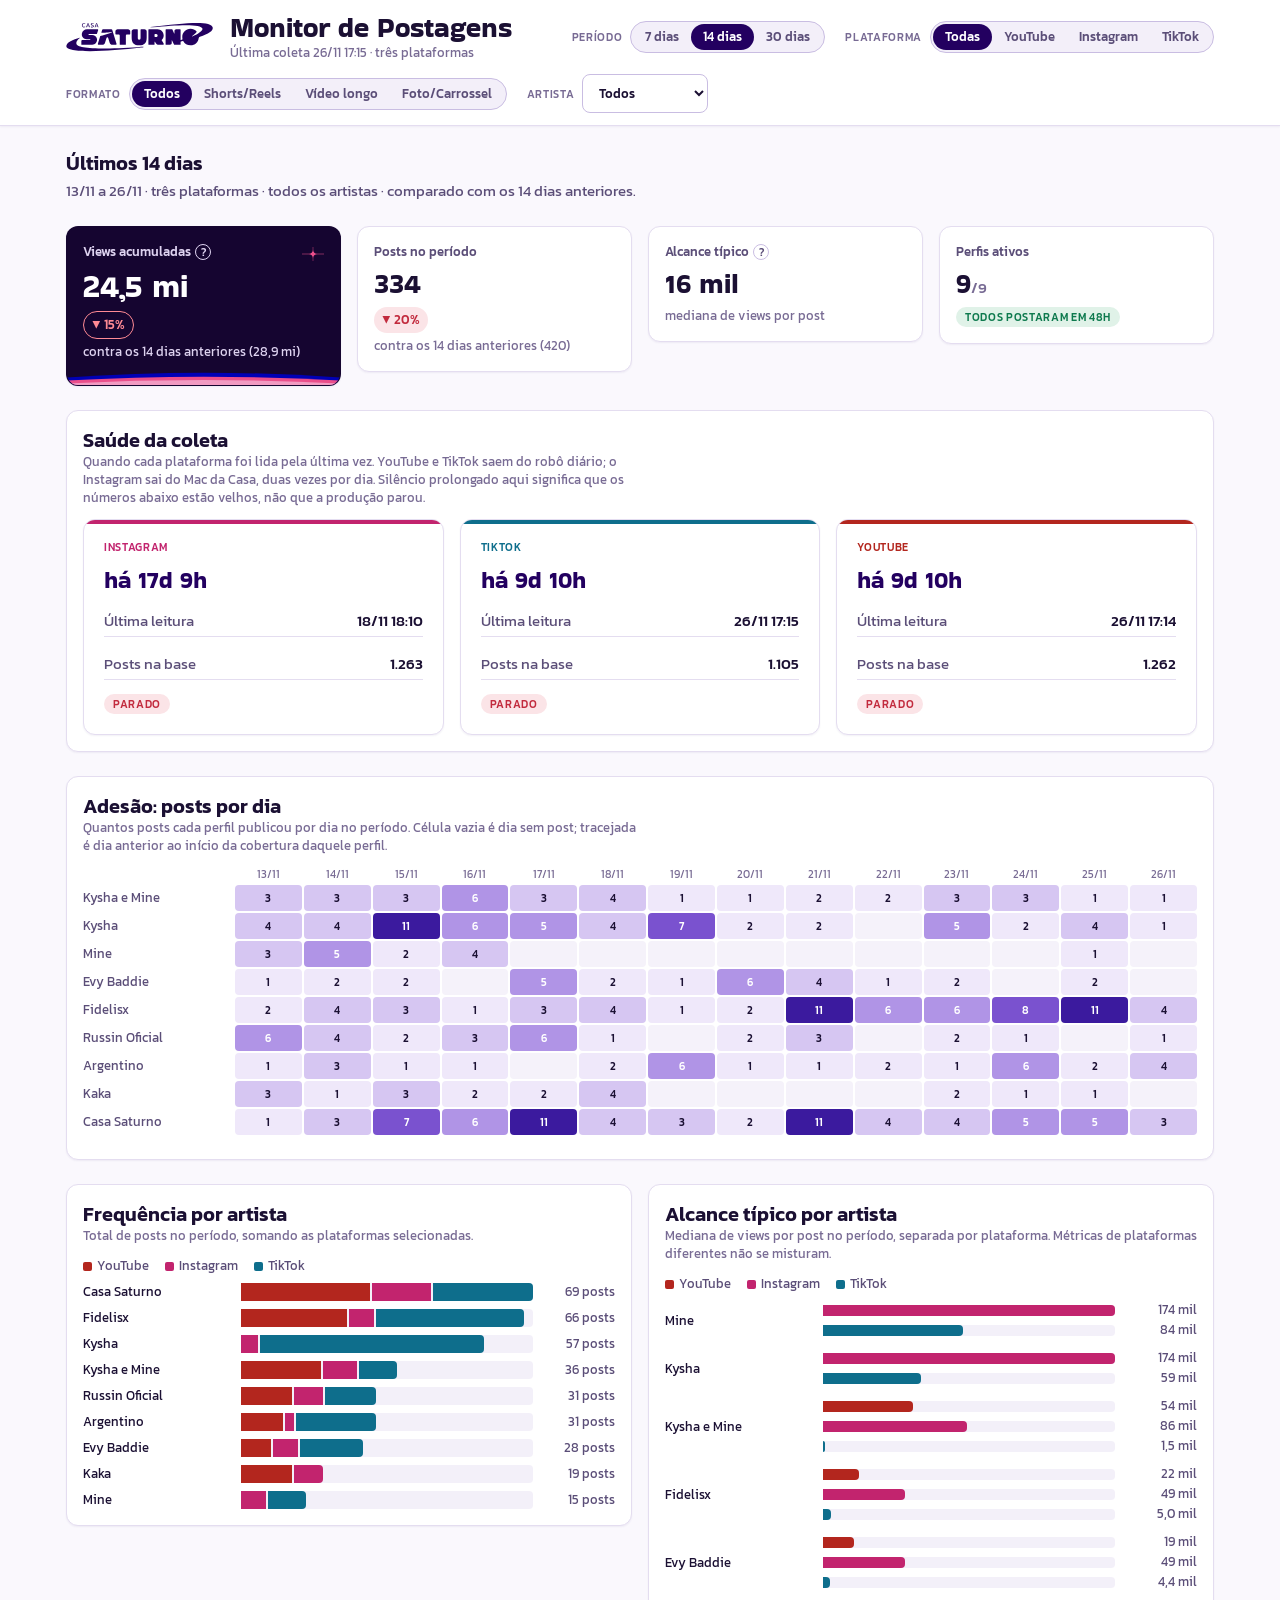
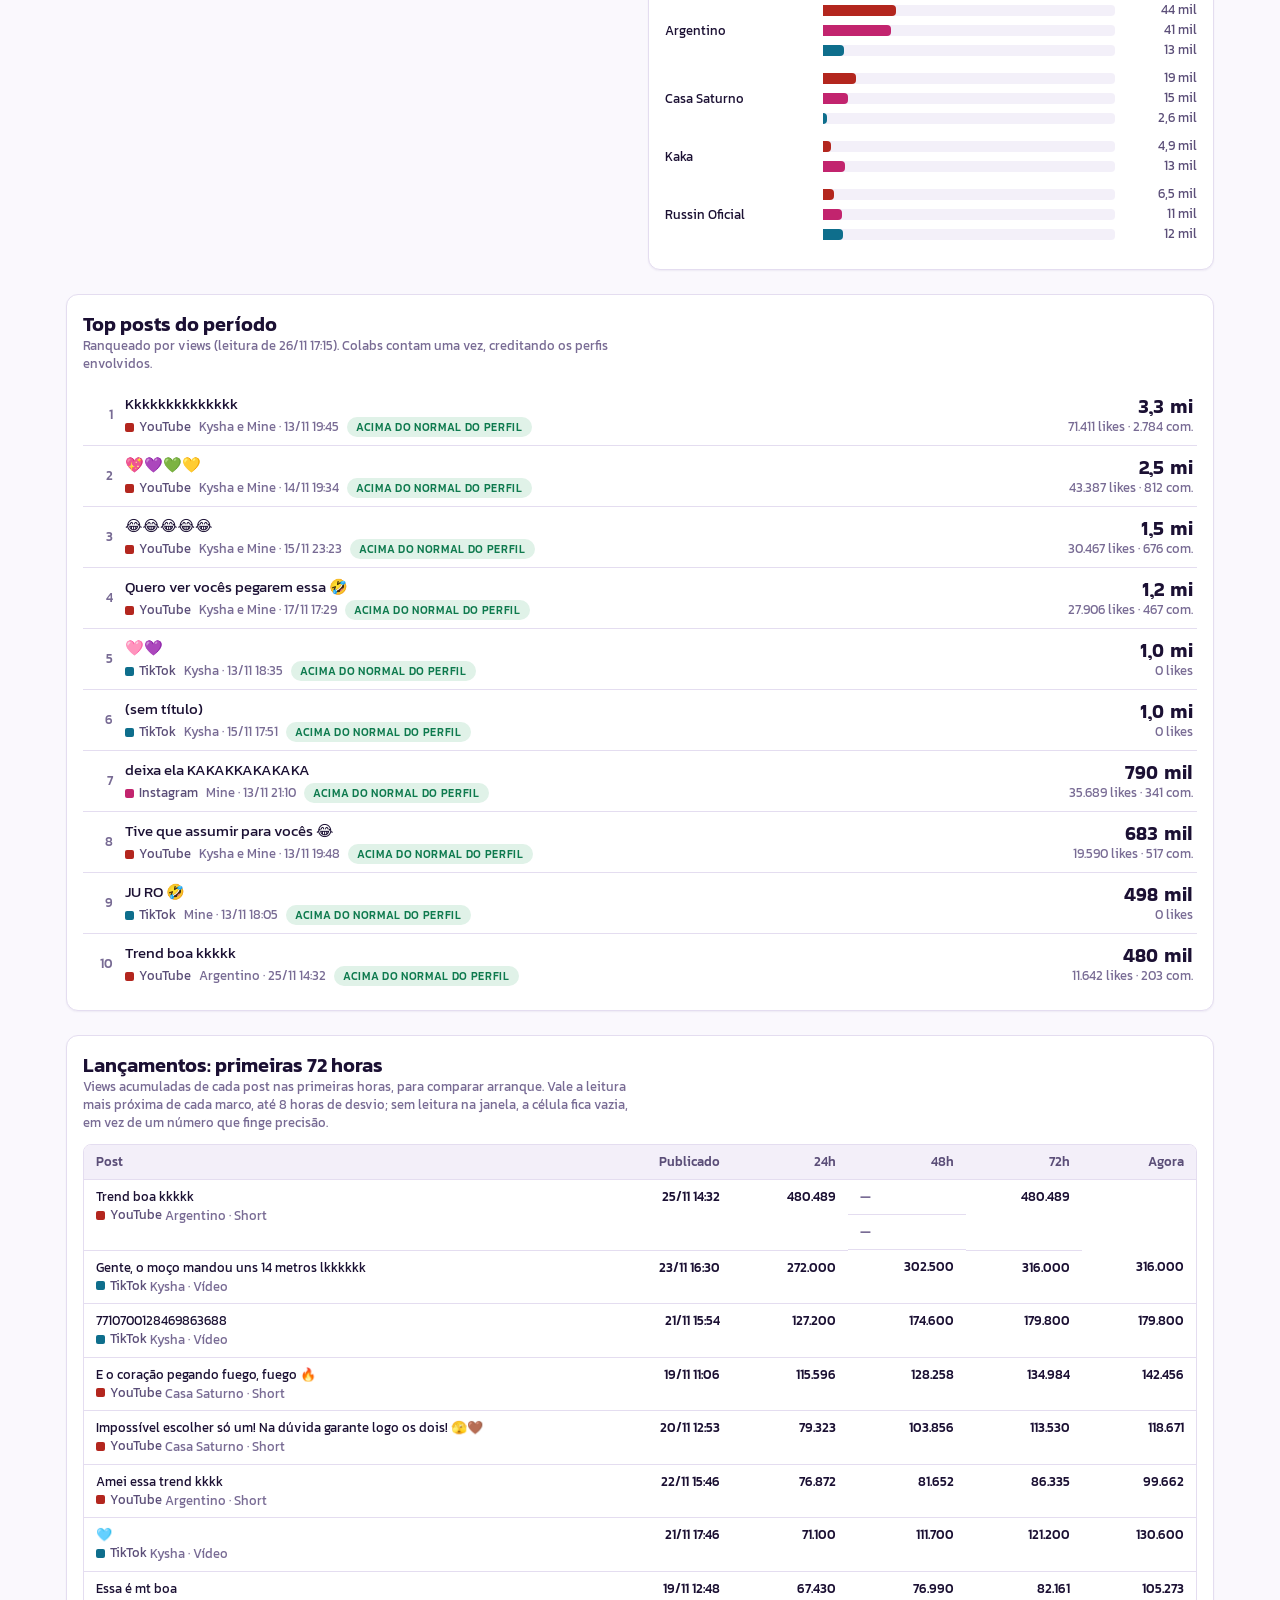
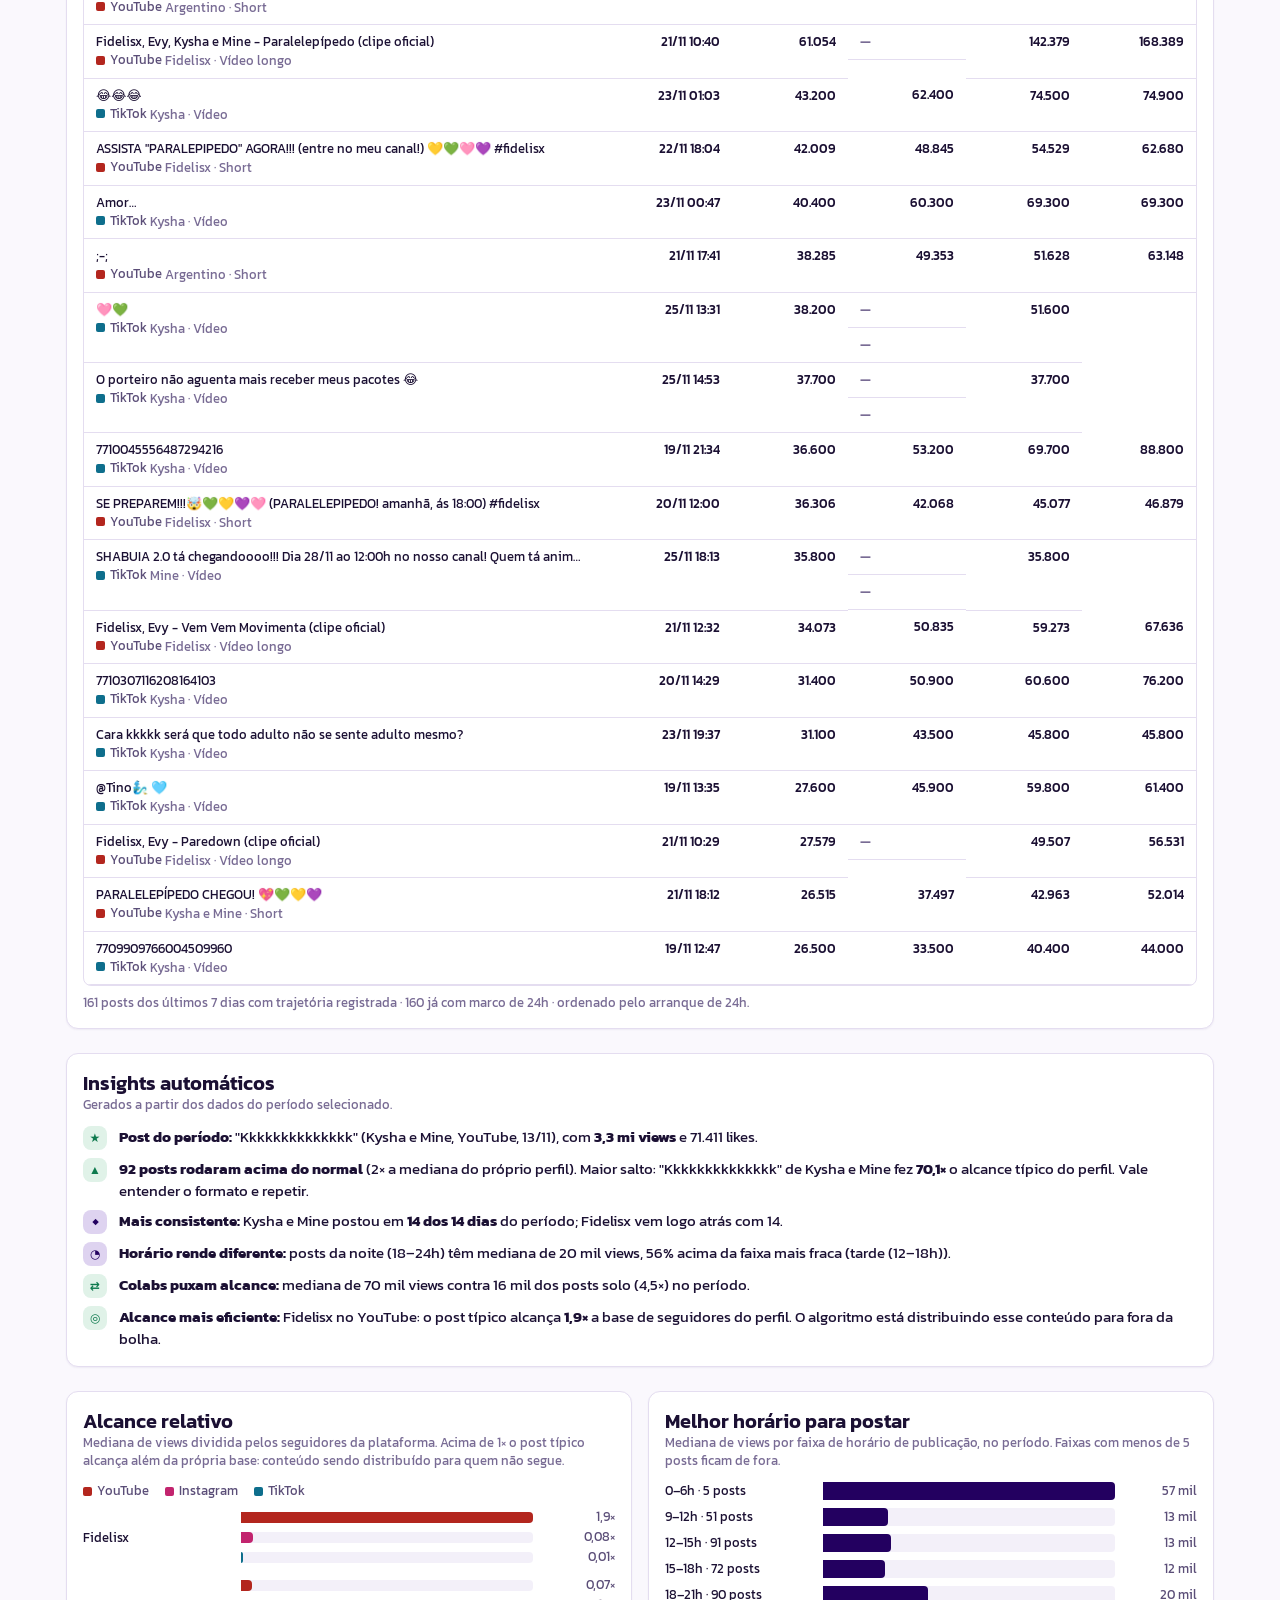
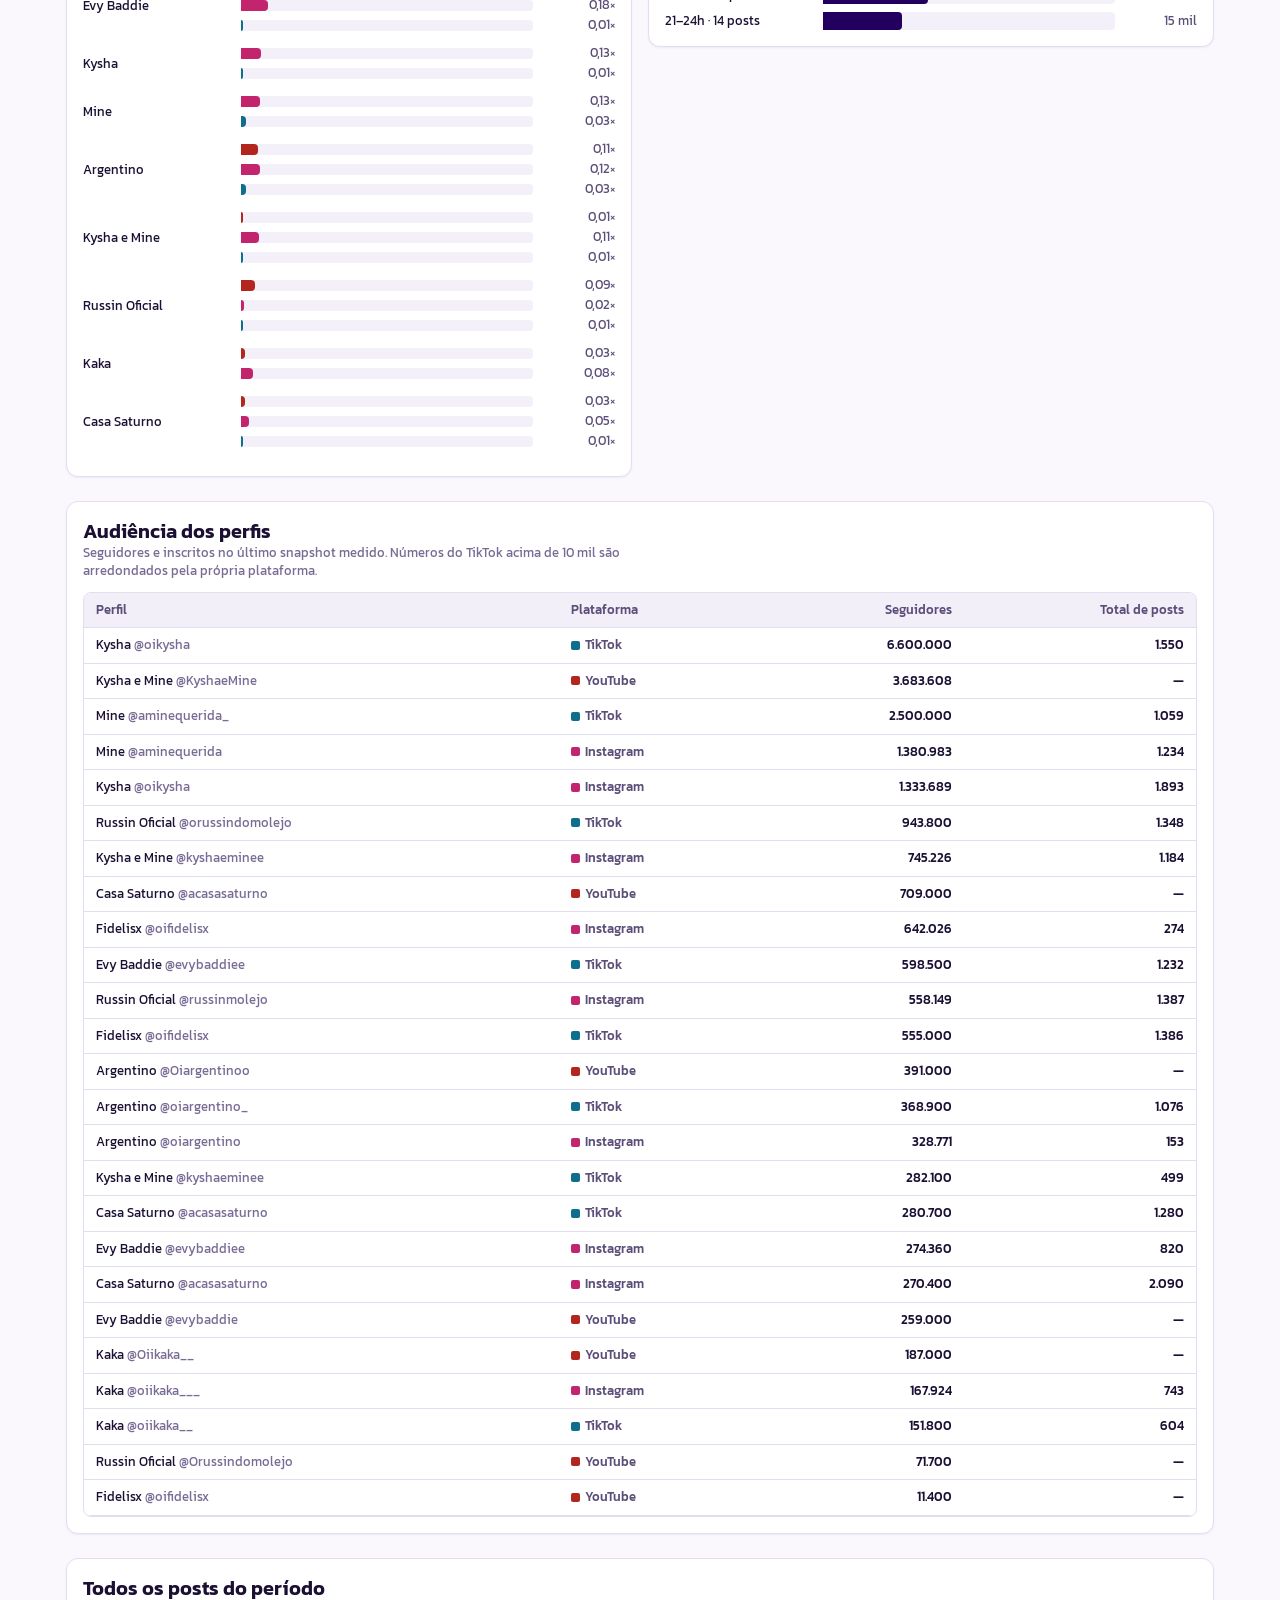
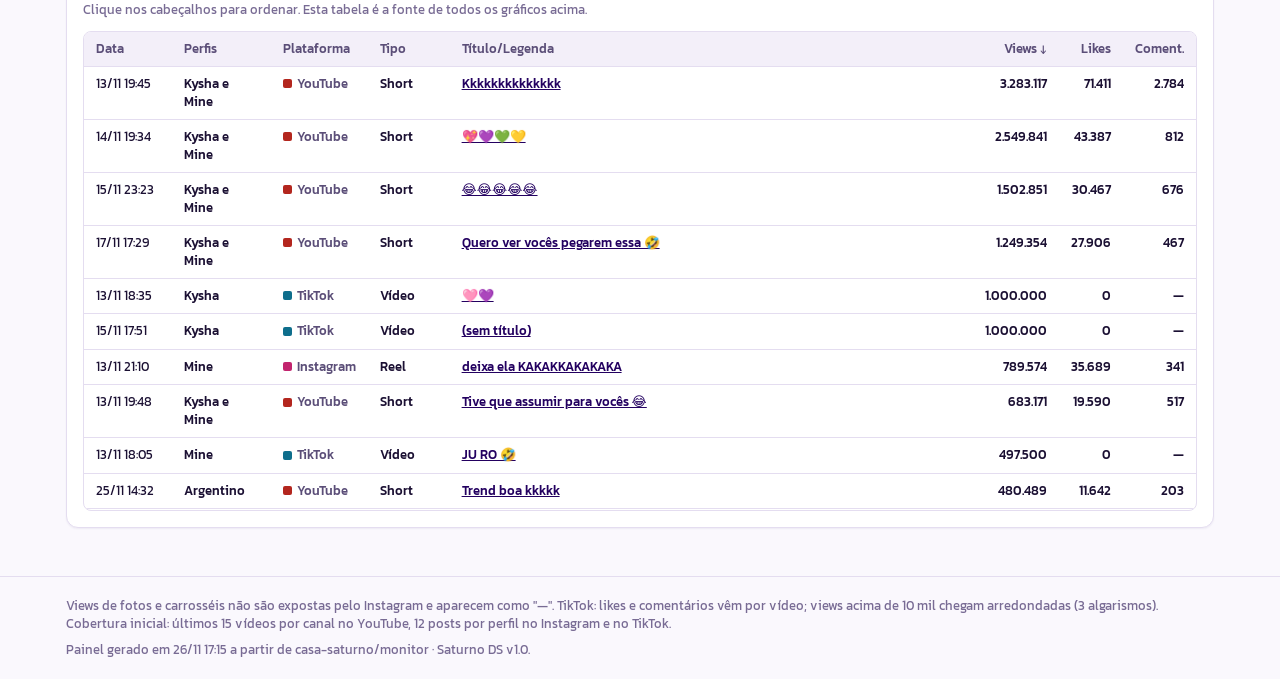
==== commit a5750ee1: "Rodada automatica (Actions) — 2026-11-26 17:15 (BRT)" ====
--- a/index.html
+++ b/index.html
@@ -442,7 +442,7 @@
 
 <div class="tooltip" id="tt"></div>
 <script>
-const DB = {"coleta": "2026-11-26 12:12", "posts": [{"a": "Russin Oficial", "p": "YouTube", "d": "2026-08-18", "h": "12:06", "t": "Short", "id": "D_UwyI4vBls", "ti": "Dupla que todos pediram kkkk", "u": "https://youtu.be/D_UwyI4vBls", "v": 3836, "l": 291, "c": 0, "cb": 0, "fx": 0, "ul": "2026-08-25 19:20"}, {"a": "Evy Baddie", "p": "YouTube", "d": "2026-08-18", "h": "12:00", "t": "Short", "id": "8o_l3sREpeU", "ti": "Fiquei na dúvida em qual postar", "u": "https://youtu.be/8o_l3sREpeU", "v": 16351, "l": 1425, "c": 0, "cb": 0, "fx": 0, "ul": "2026-08-21 19:20"}, {"a": "Fidelisx", "p": "YouTube", "d": "2026-08-18", "h": "12:00", "t": "Short", "id": "jv_Rn_EmYZM", "ti": "CASA SATURNO ME PAGA!!!😂", "u": "https://youtu.be/jv_Rn_EmYZM", "v": 35173, "l": 2650, "c": 0, "cb": 0, "fx": 0, "ul": "2026-08-21 19:20"}, {"a": "Kaka", "p": "Instagram", "d": "2026-08-18", "h": "11:59", "t": "Reel", "id": "DcL4deSPcOl", "ti": "Combinamos de emo? 🖤⚡️", "u": "https://www.instagram.com/p/DcL4deSPcOl/", "v": 24800, "l": 2475, "c": 204, "cb": 0, "fx": 0, "ul": "2026-08-26 11:10"}, {"a": "Casa Saturno", "p": "YouTube", "d": "2026-08-18", "h": "11:00", "t": "Short", "id": "DvBN7Cy7uRg", "ti": "Passando no seu feed pra deixar", "u": "https://youtu.be/DvBN7Cy7uRg", "v": 19323, "l": 1529, "c": 0, "cb": 0, "fx": 0, "ul": "2026-08-21 19:20"}, {"a": "Casa Saturno", "p": "Instagram", "d": "2026-08-18", "h": "11:00", "t": "Reel", "id": "DcLs0WNivII", "ti": "Elas passando no seu feed", "u": "https://www.instagram.com/p/DcLs0WNivII/", "v": 11616, "l": 783, "c": 29, "cb": 0, "fx": 0, "ul": "2026-08-21 11:20"}, {"a": "Casa Saturno", "p": "YouTube", "d": "2026-08-18", "h": "10:13", "t": "Vídeo longo", "id": "Y1uE8TO8zPY", "ti": "CIDADE DORME QUE DEU ERRADO", "u": "https://youtu.be/Y1uE8TO8zPY", "v": 19943, "l": 1441, "c": 0, "cb": 0, "fx": 0, "ul": "2026-08-21 19:20"}, {"a": "Casa Saturno", "p": "YouTube", "d": "2026-08-18", "h": "10:01", "t": "Short", "id": "M6YdKfdLaFI", "ti": "Aprovados no teste de sincronia", "u": "https://youtu.be/M6YdKfdLaFI", "v": 10594, "l": 1016, "c": 0, "cb": 0, "fx": 0, "ul": "2026-08-21 19:20"}, {"a": "Casa Saturno", "p": "Instagram", "d": "2026-08-18", "h": "10:00", "t": "Reel", "id": "DcLmCMOFjyC", "ti": "Aprovados no teste de sincronia", "u": "https://www.instagram.com/p/DcLmCMOFjyC/", "v": 6297, "l": 644, "c": 15, "cb": 0, "fx": 0, "ul": "2026-08-20 11:14"}, {"a": "Kaka", "p": "YouTube", "d": "2026-08-18", "h": "09:25", "t": "Short", "id": "0GVzwMr3icI", "ti": "Passinho com a cria", "u": "https://youtu.be/0GVzwMr3icI", "v": 11101, "l": 974, "c": 0, "cb": 0, "fx": 0, "ul": "2026-08-26 11:10"}, {"a": "Casa Saturno", "p": "YouTube", "d": "2026-08-18", "h": "09:01", "t": "Short", "id": "r9x_b_0CA4A", "ti": "Marca aqui aquele amigo que faz", "u": "https://youtu.be/r9x_b_0CA4A", "v": 9572, "l": 1087, "c": 0, "cb": 0, "fx": 0, "ul": "2026-08-21 19:20"}, {"a": "Casa Saturno", "p": "Instagram", "d": "2026-08-18", "h": "09:01", "t": "Reel", "id": "DcLfUYmjsCM", "ti": "Marca aqui aquele amigo", "u": "https://www.instagram.com/p/DcLfUYmjsCM/", "v": 9685, "l": 738, "c": 32, "cb": 0, "fx": 0, "ul": "2026-08-20 11:14"}, {"a": "Kysha e Mine", "p": "YouTube", "d": "2026-08-17", "h": "22:37", "t": "Short", "id": "1b8CDw8gdkA", "ti": "DDMC 💜", "u": "https://youtu.be/1b8CDw8gdkA", "v": 20914, "l": 2534, "c": 0, "cb": 0, "fx": 0, "ul": "2026-08-21 19:20"}, {"a": "Russin Oficial", "p": "YouTube", "d": "2026-08-17", "h": "18:34", "t": "Short", "id": "vAKMqHPk8cw", "ti": "Homem aranha do molho 🕷️🕸️", "u": "https://youtu.be/vAKMqHPk8cw", "v": 31582, "l": 505, "c": 0, "cb": 0, "fx": 0, "ul": "2026-08-25 11:10"}, {"a": "Russin Oficial", "p": "Instagram", "d": "2026-08-17", "h": "18:30", "t": "Reel", "id": "DcKAZgdpBk-", "ti": "LDE todo mundo junto 🎶", "u": "https://www.instagram.com/p/DcKAZgdpBk-/", "v": 9735, "l": 390, "c": 22, "cb": 0, "fx": 0, "ul": "2026-08-26 11:10"}, {"a": "Kysha e Mine", "p": "YouTube", "d": "2026-08-17", "h": "18:00", "t": "Vídeo longo", "id": "OkgaDUy9ZME", "ti": "COLOQUEI APARELHO *Vem ver como foi o processo!", "u": "https://youtu.be/OkgaDUy9ZME", "v": 29474, "l": 1631, "c": 0, "cb": 0, "fx": 0, "ul": "2026-08-21 19:20"}, {"a": "Evy Baddie", "p": "YouTube", "d": "2026-08-17", "h": "18:00", "t": "Short", "id": "xF9LdQAbJ3s", "ti": "Atrasada na trend, mas eu amei #foryou", "u": "https://youtu.be/xF9LdQAbJ3s", "v": 9988, "l": 1002, "c": 0, "cb": 0, "fx": 0, "ul": "2026-08-21 19:20"}, {"a": "Fidelisx", "p": "YouTube", "d": "2026-08-17", "h": "18:00", "t": "Short", "id": "2DUaa5fwYTA", "ti": "vem vem vemmm💚💛🤎 #fidelisx", "u": "https://youtu.be/2DUaa5fwYTA", "v": 105150, "l": 4079, "c": 0, "cb": 0, "fx": 0, "ul": "2026-08-21 19:20"}, {"a": "Evy Baddie", "p": "Instagram", "d": "2026-08-17", "h": "18:00", "t": "Reel", "id": "DcJ9CuMhfO5", "ti": "entrei na trend, só um pouco", "u": "https://www.instagram.com/p/DcJ9CuMhfO5/", "v": 12958, "l": 934, "c": 92, "cb": 0, "fx": 0, "ul": "2026-08-19 19:26"}, {"a": "Evy Baddie", "p": "YouTube", "d": "2026-08-17", "h": "16:58", "t": "Short", "id": "p5BGX0yTgpU", "ti": "Ouçam, só ouçam. #foryou", "u": "https://youtu.be/p5BGX0yTgpU", "v": 8226, "l": 1313, "c": 0, "cb": 0, "fx": 0, "ul": "2026-08-21 19:20"}, {"a": "Fidelisx", "p": "YouTube", "d": "2026-08-17", "h": "15:00", "t": "Short", "id": "n_oJwKiUY9I", "ti": "vocês já passaram por isso?😂 #fidelisx", "u": "https://youtu.be/n_oJwKiUY9I", "v": 30890, "l": 2295, "c": 0, "cb": 0, "fx": 0, "ul": "2026-08-21 19:20"}, {"a": "Kaka", "p": "Instagram", "d": "2026-08-17", "h": "14:58", "t": "Reel", "id": "DcJoFtfpRqN", "ti": "Vou voltar no passinho einnn", "u": "https://www.instagram.com/p/DcJoFtfpRqN/", "v": 78847, "l": 2954, "c": 72, "cb": 0, "fx": 0, "ul": "2026-08-21 11:20"}, {"a": "Russin Oficial", "p": "YouTube", "d": "2026-08-17", "h": "12:04", "t": "Short", "id": "PKd4d8mIXC0", "ti": "Os goat que tem o mel", "u": "https://youtu.be/PKd4d8mIXC0", "v": 4451, "l": 383, "c": 0, "cb": 0, "fx": 0, "ul": "2026-08-25 11:10"}, {"a": "Fidelisx", "p": "YouTube", "d": "2026-08-17", "h": "12:00", "t": "Short", "id": "OaS_R3DunUw", "ti": "vidoka tava com vergonha KKKKKKKK💚", "u": "https://youtu.be/OaS_R3DunUw", "v": 215095, "l": 9741, "c": 0, "cb": 0, "fx": 0, "ul": "2026-08-21 19:20"}, {"a": "Kysha e Mine", "p": "Instagram", "d": "2026-08-17", "h": "12:00", "t": "Reel", "id": "DcJT1y1hSxi", "ti": "Se essa cena em Lance de Escola (colab c/ Casa Saturno)", "u": "https://www.instagram.com/p/DcJT1y1hSxi/", "v": 134531, "l": 10529, "c": 210, "cb": 1, "fx": 0, "ul": "2026-08-29 11:20"}, {"a": "Casa Saturno", "p": "Instagram", "d": "2026-08-17", "h": "12:00", "t": "Reel", "id": "DcJT1y1hSxi", "ti": "Se essa cena em Lance de Escola (colab c/ K&M)", "u": "https://www.instagram.com/p/DcJT1y1hSxi/", "v": 86645, "l": 5895, "c": 157, "cb": 1, "fx": 0, "ul": "2026-08-18 19:56"}, {"a": "Casa Saturno", "p": "YouTube", "d": "2026-08-17", "h": "11:01", "t": "Short", "id": "hgOuaj2tqRE", "ti": "Se juntas já arrasam, imagine", "u": "https://youtu.be/hgOuaj2tqRE", "v": 25503, "l": 1813, "c": 0, "cb": 0, "fx": 0, "ul": "2026-08-21 19:20"}, {"a": "Casa Saturno", "p": "Instagram", "d": "2026-08-17", "h": "11:00", "t": "Reel", "id": "DcJIELDDW_X", "ti": "Se juntas já arrasam, imagine", "u": "https://www.instagram.com/p/DcJIELDDW_X/", "v": 7685, "l": 449, "c": 22, "cb": 0, "fx": 0, "ul": "2026-08-18 19:56"}, {"a": "Evy Baddie", "p": "YouTube", "d": "2026-08-17", "h": "10:00", "t": "Short", "id": "iKXSdL3AOzU", "ti": "Muito fácil e prático! Espero todos vocês lá", "u": "https://youtu.be/iKXSdL3AOzU", "v": 4235, "l": 581, "c": 0, "cb": 0, "fx": 0, "ul": "2026-08-21 19:20"}, {"a": "Casa Saturno", "p": "YouTube", "d": "2026-08-17", "h": "10:00", "t": "Short", "id": "XGpTJW4QjrQ", "ti": "Aquele tipo de vídeo que você", "u": "https://youtu.be/XGpTJW4QjrQ", "v": 10145, "l": 1245, "c": 0, "cb": 0, "fx": 0, "ul": "2026-08-21 19:20"}, {"a": "Kysha e Mine", "p": "Instagram", "d": "2026-08-17", "h": "10:00", "t": "Reel", "id": "DcJCqd-iuw2", "ti": "Sem palavras pra esse show", "u": "https://www.instagram.com/p/DcJCqd-iuw2/", "v": 40738, "l": 1482, "c": 58, "cb": 0, "fx": 0, "ul": "2026-08-26 19:35"}, {"a": "Casa Saturno", "p": "Instagram", "d": "2026-08-17", "h": "10:00", "t": "Reel", "id": "DcJBV9EAc2M", "ti": "Aquele tipo de vídeo que você", "u": "https://www.instagram.com/p/DcJBV9EAc2M/", "v": 19391, "l": 980, "c": 22, "cb": 0, "fx": 0, "ul": "2026-08-18 19:56"}, {"a": "Casa Saturno", "p": "YouTube", "d": "2026-08-17", "h": "09:01", "t": "Short", "id": "-UWOuDozZHw", "ti": "A Dupla de milhões ataca novamente", "u": "https://youtu.be/-UWOuDozZHw", "v": 15072, "l": 1434, "c": 0, "cb": 0, "fx": 0, "ul": "2026-08-21 11:20"}, {"a": "Casa Saturno", "p": "Instagram", "d": "2026-08-17", "h": "09:00", "t": "Reel", "id": "DcI6e6slW1v", "ti": "A Dupla de milhões ataca novamente", "u": "https://www.instagram.com/p/DcI6e6slW1v/", "v": 8929, "l": 780, "c": 48, "cb": 0, "fx": 0, "ul": "2026-08-18 19:56"}, {"a": "Russin Oficial", "p": "Instagram", "d": "2026-08-16", "h": "22:45", "t": "Reel", "id": "DcH4lBLRxTR", "ti": "Homem Aranha do molho kkkk", "u": "https://www.instagram.com/p/DcH4lBLRxTR/", "v": 191641, "l": 1896, "c": 113, "cb": 0, "fx": 0, "ul": "2026-08-27 11:15"}, {"a": "Evy Baddie", "p": "YouTube", "d": "2026-08-16", "h": "19:30", "t": "Short", "id": "y7sXFTztGi0", "ti": "Entrei pra trend ❤️❤️❤️", "u": "https://youtu.be/y7sXFTztGi0", "v": 11765, "l": 1323, "c": 0, "cb": 0, "fx": 0, "ul": "2026-08-21 19:20"}, {"a": "Evy Baddie", "p": "Instagram", "d": "2026-08-16", "h": "19:30", "t": "Reel", "id": "DcHihQJhl_v", "ti": "Mesmo que não tenha ficado", "u": "https://www.instagram.com/p/DcHihQJhl_v/", "v": 33701, "l": 1930, "c": 262, "cb": 0, "fx": 0, "ul": "2026-08-27 11:15"}, {"a": "Fidelisx", "p": "YouTube", "d": "2026-08-16", "h": "18:00", "t": "Short", "id": "qXIs94lohNI", "ti": "açaí com leite ninho KKKKKKKKK #fidelisx", "u": "https://youtu.be/qXIs94lohNI", "v": 237195, "l": 5648, "c": 0, "cb": 0, "fx": 0, "ul": "2026-08-21 19:20"}, {"a": "Kaka", "p": "YouTube", "d": "2026-08-16", "h": "18:00", "t": "Vídeo longo", "id": "Kj3wWD8I_EY", "ti": "O DADO DECIDE A QUANTIDADE DE", "u": "https://youtu.be/Kj3wWD8I_EY", "v": 1772, "l": 176, "c": 0, "cb": 0, "fx": 0, "ul": "2026-08-26 11:10"}, {"a": "Kysha e Mine", "p": "YouTube", "d": "2026-08-16", "h": "16:15", "t": "Short", "id": "ar4axizjGuM", "ti": "Assim foi a primeira sessão do nosso show em Volta Redonda", "u": "https://youtu.be/ar4axizjGuM", "v": 40171, "l": 3327, "c": 0, "cb": 0, "fx": 0, "ul": "2026-08-21 19:20"}, {"a": "Kysha e Mine", "p": "Instagram", "d": "2026-08-16", "h": "16:05", "t": "Reel", "id": "DcHJ6-1uSCc", "ti": "Assim foi a primeira sessão", "u": "https://www.instagram.com/p/DcHJ6-1uSCc/", "v": 31604, "l": 1208, "c": 62, "cb": 0, "fx": 0, "ul": "2026-08-26 11:10"}, {"a": "Fidelisx", "p": "YouTube", "d": "2026-08-16", "h": "15:00", "t": "Short", "id": "EA1HYgbFlsI", "ti": "@emillyvickof sou seu fã🩷 #fidelisx", "u": "https://youtu.be/EA1HYgbFlsI", "v": 141892, "l": 5174, "c": 0, "cb": 0, "fx": 0, "ul": "2026-08-21 19:20"}, {"a": "Casa Saturno", "p": "YouTube", "d": "2026-08-16", "h": "13:41", "t": "Short", "id": "rvIf4f4dc0k", "ti": "Passando pra lembrar que o clipe", "u": "https://youtu.be/rvIf4f4dc0k", "v": 7002, "l": 881, "c": 0, "cb": 0, "fx": 0, "ul": "2026-08-21 11:20"}, {"a": "Casa Saturno", "p": "Instagram", "d": "2026-08-16", "h": "13:25", "t": "Reel", "id": "DcG4lWjx6j8", "ti": "Passando pra lembrar que o clipe", "u": "https://www.instagram.com/p/DcG4lWjx6j8/", "v": 17098, "l": 848, "c": 49, "cb": 0, "fx": 0, "ul": "2026-08-18 19:56"}, {"a": "Russin Oficial", "p": "YouTube", "d": "2026-08-16", "h": "12:42", "t": "Short", "id": "8vErlX7qpvY", "ti": "Dupla do rock", "u": "https://youtu.be/8vErlX7qpvY", "v": 21691, "l": 973, "c": 0, "cb": 0, "fx": 0, "ul": "2026-08-21 19:20"}, {"a": "Kysha e Mine", "p": "Instagram", "d": "2026-08-16", "h": "12:13", "t": "Reel", "id": "DcGuVDPuelA", "ti": "Que emoção, já estamos todos", "u": "https://www.instagram.com/p/DcGuVDPuelA/", "v": 61254, "l": 1736, "c": 29, "cb": 0, "fx": 0, "ul": "2026-08-26 11:10"}, {"a": "Kaka", "p": "YouTube", "d": "2026-08-16", "h": "12:01", "t": "Short", "id": "pn5gromSPlU", "ti": "Só tem doido na Saturno kkkkkk", "u": "https://youtu.be/pn5gromSPlU", "v": 37113, "l": 1618, "c": 0, "cb": 0, "fx": 0, "ul": "2026-08-26 11:10"}, {"a": "Fidelisx", "p": "YouTube", "d": "2026-08-16", "h": "12:00", "t": "Short", "id": "JQHTYVpMQ-M", "ti": "essa é muito boa😂😂😂", "u": "https://youtu.be/JQHTYVpMQ-M", "v": 48700, "l": 2815, "c": 0, "cb": 0, "fx": 0, "ul": "2026-08-21 11:20"}, {"a": "Kaka", "p": "Instagram", "d": "2026-08-16", "h": "11:59", "t": "Reel", "id": "DcGuqsfvD-L", "ti": "Só tem doido na Saturno kkkk", "u": "https://www.instagram.com/p/DcGuqsfvD-L/", "v": 11925, "l": 985, "c": 46, "cb": 0, "fx": 0, "ul": "2026-08-21 11:20"}, {"a": "Kysha", "p": "Instagram", "d": "2026-08-16", "h": "11:44", "t": "Reel", "id": "DcGtC5Ku93Q", "ti": "✨ pronta pro show em Volta Redonda", "u": "https://www.instagram.com/p/DcGtC5Ku93Q/", "v": 45274, "l": 2786, "c": 293, "cb": 0, "fx": 0, "ul": "2026-08-29 11:20"}, {"a": "Kaka", "p": "YouTube", "d": "2026-08-16", "h": "10:40", "t": "Short", "id": "R6uItkq3JhA", "ti": "Kkkkkkkkkkkkk #fyp #dance", "u": "https://youtu.be/R6uItkq3JhA", "v": 29985, "l": 1507, "c": 0, "cb": 0, "fx": 0, "ul": "2026-08-25 19:20"}, {"a": "Casa Saturno", "p": "Instagram", "d": "2026-08-16", "h": "10:03", "t": "Reel", "id": "DcGhiJ3CGct", "ti": "Bom dia, SATURNER'S! ⭐️", "u": "https://www.instagram.com/p/DcGhiJ3CGct/", "v": 12614, "l": 674, "c": 51, "cb": 0, "fx": 0, "ul": "2026-08-18 14:00"}, {"a": "Casa Saturno", "p": "YouTube", "d": "2026-08-16", "h": "10:01", "t": "Short", "id": "BBRGZgeHG8w", "ti": "Bom dia, SATURNER'S! ⭐️", "u": "https://youtu.be/BBRGZgeHG8w", "v": 18928, "l": 1375, "c": 0, "cb": 0, "fx": 0, "ul": "2026-08-19 19:26"}, {"a": "Kysha e Mine", "p": "YouTube", "d": "2026-08-16", "h": "09:53", "t": "Short", "id": "gGeOcLafvyM", "ti": "Madrugada, estrada e Volta Redonda logo ali", "u": "https://youtu.be/gGeOcLafvyM", "v": 89453, "l": 3890, "c": 0, "cb": 0, "fx": 0, "ul": "2026-08-21 19:20"}, {"a": "Kysha e Mine", "p": "Instagram", "d": "2026-08-16", "h": "09:50", "t": "Reel", "id": "DcGfWxhOq7y", "ti": "FALA OI VOLTA REDONDA! 🤩", "u": "https://www.instagram.com/p/DcGfWxhOq7y/", "v": 59127, "l": 3533, "c": 63, "cb": 0, "fx": 0, "ul": "2026-08-24 19:35"}, {"a": "Mine", "p": "Instagram", "d": "2026-08-15", "h": "22:46", "t": "Reel", "id": "DcFUDJexNk7", "ti": "😛🤟🏼", "u": "https://www.instagram.com/p/DcFUDJexNk7/", "v": 336362, "l": 15308, "c": 742, "cb": 0, "fx": 0, "ul": "2026-09-03 14:33"}, {"a": "Kysha e Mine", "p": "YouTube", "d": "2026-08-15", "h": "21:33", "t": "Short", "id": "IZDizzmXFnE", "ti": "💜", "u": "https://youtu.be/IZDizzmXFnE", "v": 26858, "l": 2619, "c": 0, "cb": 0, "fx": 0, "ul": "2026-08-21 19:20"}, {"a": "Russin Oficial", "p": "YouTube", "d": "2026-08-15", "h": "21:31", "t": "Short", "id": "FgfJN5_p5n4", "ti": "O amor me acordou kkkk", "u": "https://youtu.be/FgfJN5_p5n4", "v": 1645, "l": 148, "c": 0, "cb": 0, "fx": 0, "ul": "2026-08-21 19:20"}, {"a": "Russin Oficial", "p": "Instagram", "d": "2026-08-15", "h": "19:11", "t": "Reel", "id": "DcE7hBqp8Ny", "ti": "Marca sua princesa 👑", "u": "https://www.instagram.com/p/DcE7hBqp8Ny/", "v": 113317, "l": 4698, "c": 86, "cb": 0, "fx": 0, "ul": "2026-08-26 11:10"}, {"a": "Evy Baddie", "p": "YouTube", "d": "2026-08-15", "h": "18:31", "t": "Short", "id": "EXWS8LiNb2o", "ti": "Juru 😅", "u": "https://youtu.be/EXWS8LiNb2o", "v": 38600, "l": 3047, "c": 0, "cb": 0, "fx": 0, "ul": "2026-08-21 19:20"}, {"a": "Evy Baddie", "p": "YouTube", "d": "2026-08-15", "h": "18:30", "t": "Vídeo longo", "id": "FTlbZlgOsRk", "ti": "Por que não teve beijo de Stevy❓", "u": "https://youtu.be/FTlbZlgOsRk", "v": 9636, "l": 1140, "c": 0, "cb": 0, "fx": 0, "ul": "2026-08-21 19:20"}, {"a": "Russin Oficial", "p": "YouTube", "d": "2026-08-15", "h": "18:30", "t": "Short", "id": "BS0WAfijiUw", "ti": "Final de tarde bem incrível ❤️", "u": "https://youtu.be/BS0WAfijiUw", "v": 4243, "l": 512, "c": 0, "cb": 0, "fx": 0, "ul": "2026-08-21 19:20"}, {"a": "Kysha", "p": "Instagram", "d": "2026-08-15", "h": "18:22", "t": "Reel", "id": "DcE19DcOXyy", "ti": "A mine me julgando 😂", "u": "https://www.instagram.com/p/DcE19DcOXyy/", "v": 69363, "l": 2672, "c": 107, "cb": 0, "fx": 0, "ul": "2026-08-29 11:20"}, {"a": "Casa Saturno", "p": "YouTube", "d": "2026-08-15", "h": "18:00", "t": "Vídeo longo", "id": "zeospHwGVSc", "ti": "FIZEMOS UM PIQUENIQUE", "u": "https://youtu.be/zeospHwGVSc", "v": 22724, "l": 1396, "c": 0, "cb": 0, "fx": 0, "ul": "2026-08-19 19:26"}, {"a": "Evy Baddie", "p": "YouTube", "d": "2026-08-15", "h": "17:38", "t": "Short", "id": "gGZ_ggNMst4", "ti": "Eu vejo você por lá? (link de vendas)", "u": "https://youtu.be/gGZ_ggNMst4", "v": 8260, "l": 1501, "c": 0, "cb": 0, "fx": 0, "ul": "2026-08-21 19:20"}, {"a": "Kysha e Mine", "p": "YouTube", "d": "2026-08-15", "h": "16:40", "t": "Short", "id": "dUuD7guxc1w", "ti": "😂😂😂😂😂😂", "u": "https://youtu.be/dUuD7guxc1w", "v": 48139, "l": 2599, "c": 0, "cb": 0, "fx": 0, "ul": "2026-08-21 11:20"}, {"a": "Fidelisx", "p": "YouTube", "d": "2026-08-15", "h": "13:53", "t": "Short", "id": "nHVVaXAkNjg", "ti": "CORRAM PRO MEU CANAL PRA ASSISTIR", "u": "https://youtu.be/nHVVaXAkNjg", "v": 18739, "l": 2075, "c": 0, "cb": 0, "fx": 0, "ul": "2026-08-20 11:14"}, {"a": "Fidelisx", "p": "Instagram", "d": "2026-08-15", "h": "13:49", "t": "Carrossel", "id": "DcEWwDSkSEA", "ti": "@mnrdelin DDMC❤️‍🩹", "u": "https://www.instagram.com/p/DcEWwDSkSEA/", "v": 0, "l": 5285, "c": 172, "cb": 0, "fx": 0, "ul": "2026-09-03 14:33"}, {"a": "Argentino", "p": "Instagram", "d": "2026-08-15", "h": "13:29", "t": "Reel", "id": "DcEUVs4OogP", "ti": "Apresento a vocês… DALE!!!😝", "u": "https://www.instagram.com/p/DcEUVs4OogP/", "v": 36138, "l": 2327, "c": 203, "cb": 0, "fx": 0, "ul": "2026-08-21 11:20"}, {"a": "Russin Oficial", "p": "YouTube", "d": "2026-08-15", "h": "12:12", "t": "Short", "id": "6bTVSN7BMSs", "ti": "Jogadinha de cria kkkk", "u": "https://youtu.be/6bTVSN7BMSs", "v": 3347, "l": 523, "c": 0, "cb": 0, "fx": 0, "ul": "2026-08-21 19:20"}, {"a": "Kaka", "p": "YouTube", "d": "2026-08-15", "h": "12:07", "t": "Short", "id": "2eV18yfJgxo", "ti": "Muito bom kkkk #fyp #dance", "u": "https://youtu.be/2eV18yfJgxo", "v": 62714, "l": 2651, "c": 0, "cb": 0, "fx": 0, "ul": "2026-08-25 11:10"}, {"a": "Kaka", "p": "Instagram", "d": "2026-08-15", "h": "12:02", "t": "Reel", "id": "DcEKaCkvomn", "ti": "Muito bom kkkkk 💚💛🤎", "u": "https://www.instagram.com/p/DcEKaCkvomn/", "v": 86370, "l": 2232, "c": 59, "cb": 0, "fx": 0, "ul": "2026-08-21 11:20"}, {"a": "Casa Saturno", "p": "YouTube", "d": "2026-08-15", "h": "12:01", "t": "Short", "id": "CyQJAc-LSWk", "ti": "Desabafo do Meu Coração feat", "u": "https://youtu.be/CyQJAc-LSWk", "v": 8729, "l": 969, "c": 0, "cb": 0, "fx": 0, "ul": "2026-08-18 19:56"}, {"a": "Kysha e Mine", "p": "YouTube", "d": "2026-08-15", "h": "12:00", "t": "Vídeo longo", "id": "SO_DMKU7XTg", "ti": "Kysha e Mine, Stefan Baby - Só um Beijo", "u": "https://youtu.be/SO_DMKU7XTg", "v": 22898, "l": 789, "c": 0, "cb": 0, "fx": 0, "ul": "2026-08-21 11:20"}, {"a": "Casa Saturno", "p": "Instagram", "d": "2026-08-15", "h": "12:00", "t": "Reel", "id": "DcEHjvIDuKY", "ti": "Mais uma estrada, mais um show", "u": "https://www.instagram.com/p/DcEHjvIDuKY/", "v": 17963, "l": 1176, "c": 41, "cb": 0, "fx": 0, "ul": "2026-08-18 14:00"}, {"a": "Casa Saturno", "p": "YouTube", "d": "2026-08-15", "h": "10:16", "t": "Short", "id": "XfXsNK8BEl4", "ti": "1 MILHÃO de visualizações no clipe", "u": "https://youtu.be/XfXsNK8BEl4", "v": 5852, "l": 686, "c": 0, "cb": 0, "fx": 0, "ul": "2026-08-18 19:56"}, {"a": "Casa Saturno", "p": "Instagram", "d": "2026-08-15", "h": "10:09", "t": "Reel", "id": "DcD9YTlR9gs", "ti": "Passamos da marca de 1 MILHÃO", "u": "https://www.instagram.com/p/DcD9YTlR9gs/", "v": 22820, "l": 1523, "c": 61, "cb": 0, "fx": 0, "ul": "2026-08-18 14:00"}, {"a": "Kaka", "p": "YouTube", "d": "2026-08-15", "h": "09:16", "t": "Short", "id": "_h7FdZbgF2A", "ti": "Viciada nessa ksksksks #fyp", "u": "https://youtu.be/_h7FdZbgF2A", "v": 117786, "l": 2703, "c": 0, "cb": 0, "fx": 0, "ul": "2026-08-21 19:20"}, {"a": "Fidelisx", "p": "YouTube", "d": "2026-08-14", "h": "23:15", "t": "Short", "id": "9NKbjDH5Cfs", "ti": "CLIPE AMANHÃ, 12:00!!!", "u": "https://youtu.be/9NKbjDH5Cfs", "v": 21589, "l": 1874, "c": 0, "cb": 0, "fx": 0, "ul": "2026-08-20 11:14"}, {"a": "Kaka", "p": "Instagram", "d": "2026-08-14", "h": "22:13", "t": "Reel", "id": "DcCrYXLvZui", "ti": "Isso tá muito bomm 🤣🤣", "u": "https://www.instagram.com/p/DcCrYXLvZui/", "v": 39082, "l": 2618, "c": 110, "cb": 0, "fx": 0, "ul": "2026-08-19 19:26"}, {"a": "Kysha e Mine", "p": "YouTube", "d": "2026-08-14", "h": "21:02", "t": "Short", "id": "d9nuCFq53w8", "ti": "Oie 🩷✨", "u": "https://youtu.be/d9nuCFq53w8", "v": 48023, "l": 3722, "c": 0, "cb": 0, "fx": 0, "ul": "2026-08-21 11:20"}, {"a": "Argentino", "p": "Instagram", "d": "2026-08-14", "h": "20:37", "t": "Reel", "id": "DcCgm7QufiZ", "ti": "Let me drive 🤣🤣🤣", "u": "https://www.instagram.com/p/DcCgm7QufiZ/", "v": 22455, "l": 1534, "c": 20, "cb": 0, "fx": 0, "ul": "2026-08-21 11:20"}, {"a": "Casa Saturno", "p": "YouTube", "d": "2026-08-14", "h": "20:31", "t": "Short", "id": "jywrmWILlJw", "ti": "O Primeiro Show solo da Evy!", "u": "https://youtu.be/jywrmWILlJw", "v": 9052, "l": 1132, "c": 0, "cb": 0, "fx": 0, "ul": "2026-08-18 19:56"}, {"a": "Russin Oficial", "p": "YouTube", "d": "2026-08-14", "h": "19:20", "t": "Short", "id": "vCNcG8eDlmc", "ti": "Joga pra traz 🕺", "u": "https://youtu.be/vCNcG8eDlmc", "v": 11224, "l": 492, "c": 0, "cb": 0, "fx": 0, "ul": "2026-08-21 19:20"}, {"a": "Kaka", "p": "YouTube", "d": "2026-08-14", "h": "19:13", "t": "Short", "id": "f33jieTUQ4M", "ti": "Juroooo okkk #fyp #dance", "u": "https://youtu.be/f33jieTUQ4M", "v": 655913, "l": 11717, "c": 0, "cb": 0, "fx": 0, "ul": "2026-08-21 19:20"}, {"a": "Kaka", "p": "Instagram", "d": "2026-08-14", "h": "19:12", "t": "Reel", "id": "DcCW1zVJWQm", "ti": "Marca aí sua amiga kkkkkk", "u": "https://www.instagram.com/p/DcCW1zVJWQm/", "v": 184538, "l": 5402, "c": 77, "cb": 1, "fx": 0, "ul": "2026-08-18 19:56"}, {"a": "Casa Saturno", "p": "Instagram", "d": "2026-08-14", "h": "19:12", "t": "Reel", "id": "DcCW1zVJWQm", "ti": "Marca aí sua amiga kkkkkk (colab c/ Kaka)", "u": "https://www.instagram.com/p/DcCW1zVJWQm/", "v": 182854, "l": 5316, "c": 77, "cb": 1, "fx": 0, "ul": "2026-08-18 14:00"}, {"a": "Russin Oficial", "p": "Instagram", "d": "2026-08-14", "h": "18:32", "t": "Reel", "id": "DcCR2Q8pso7", "ti": "grupo que tem o molho especial", "u": "https://www.instagram.com/p/DcCR2Q8pso7/", "v": 31628, "l": 524, "c": 18, "cb": 0, "fx": 0, "ul": "2026-08-24 19:35"}, {"a": "Kaka", "p": "YouTube", "d": "2026-08-14", "h": "18:30", "t": "Vídeo longo", "id": "-wzL5tO1MjI", "ti": "KAKÁBELO PARA ESCOLA, ep 20", "u": "https://youtu.be/-wzL5tO1MjI", "v": 2597, "l": 183, "c": 0, "cb": 0, "fx": 0, "ul": "2026-08-21 19:20"}, {"a": "Russin Oficial", "p": "YouTube", "d": "2026-08-14", "h": "18:22", "t": "Short", "id": "yMBa-IbQXRg", "ti": "Todo mundo bailando kkkk", "u": "https://youtu.be/yMBa-IbQXRg", "v": 34567, "l": 1061, "c": 0, "cb": 0, "fx": 0, "ul": "2026-08-21 19:20"}, {"a": "Kysha e Mine", "p": "YouTube", "d": "2026-08-14", "h": "18:00", "t": "Vídeo longo", "id": "Ps3IjliqX5E", "ti": "INVADIMOS A FESTA DO RAFAEL GARCEZ", "u": "https://youtu.be/Ps3IjliqX5E", "v": 32013, "l": 1574, "c": 0, "cb": 0, "fx": 0, "ul": "2026-08-20 11:14"}, {"a": "Evy Baddie", "p": "YouTube", "d": "2026-08-14", "h": "18:00", "t": "Short", "id": "6uDsEXfGW4A", "ti": "Meu Primeiro Show solo! 📍 Teatro", "u": "https://youtu.be/6uDsEXfGW4A", "v": 11190, "l": 1381, "c": 0, "cb": 0, "fx": 0, "ul": "2026-08-21 11:20"}, {"a": "Kysha e Mine", "p": "Instagram", "d": "2026-08-14", "h": "18:00", "t": "Reel", "id": "DcCOsWHRWTS", "ti": "NO DIA DAS CRIANÇAS, A...", "u": "https://www.instagram.com/p/DcCOsWHRWTS/", "v": 180320, "l": 3835, "c": 145, "cb": 1, "fx": 0, "ul": "2026-08-21 11:20"}, {"a": "Evy Baddie", "p": "Instagram", "d": "2026-08-14", "h": "18:00", "t": "Reel", "id": "DcCOsGvRSTn", "ti": "Meu Primeiro Show solo! 😱", "u": "https://www.instagram.com/p/DcCOsGvRSTn/", "v": 113394, "l": 2460, "c": 282, "cb": 1, "fx": 0, "ul": "2026-08-26 19:35"}, {"a": "Casa Saturno", "p": "Instagram", "d": "2026-08-14", "h": "18:00", "t": "Reel", "id": "DcCOsGvRSTn", "ti": "Meu Primeiro Show solo! (colab c/ Evy)", "u": "https://www.instagram.com/p/DcCOsGvRSTn/", "v": 109125, "l": 2252, "c": 276, "cb": 1, "fx": 0, "ul": "2026-08-18 14:00"}, {"a": "Casa Saturno", "p": "Instagram", "d": "2026-08-14", "h": "18:00", "t": "Reel", "id": "DcCOsWHRWTS", "ti": "NO DIA DAS CRIANÇAS (colab c/ K&M)", "u": "https://www.instagram.com/p/DcCOsWHRWTS/", "v": 165409, "l": 3420, "c": 134, "cb": 1, "fx": 0, "ul": "2026-08-18 14:00"}, {"a": "Kysha e Mine", "p": "YouTube", "d": "2026-08-14", "h": "17:42", "t": "Short", "id": "ulvKWMu0hN4", "ti": "Fala oi KYMINER'S!", "u": "https://youtu.be/ulvKWMu0hN4", "v": 62461, "l": 4173, "c": 0, "cb": 0, "fx": 0, "ul": "2026-08-20 11:14"}, {"a": "Fidelisx", "p": "YouTube", "d": "2026-08-14", "h": "15:31", "t": "Short", "id": "4qQ10lxvxuo", "ti": "e você nasceu pra ser meu chicletinho", "u": "https://youtu.be/4qQ10lxvxuo", "v": 86907, "l": 3729, "c": 0, "cb": 0, "fx": 0, "ul": "2026-08-20 11:14"}, {"a": "Argentino", "p": "YouTube", "d": "2026-08-14", "h": "15:09", "t": "Short", "id": "crrIvWcKuQY", "ti": "Let me drive 🤣🤣🤣", "u": "https://youtu.be/crrIvWcKuQY", "v": 52174, "l": 2565, "c": 0, "cb": 0, "fx": 0, "ul": "2026-08-29 11:20"}, {"a": "Argentino", "p": "Instagram", "d": "2026-08-14", "h": "14:58", "t": "Reel", "id": "DcB5v4tOeAX", "ti": "Essa trend😝🤣🤣", "u": "https://www.instagram.com/p/DcB5v4tOeAX/", "v": 57215, "l": 2098, "c": 82, "cb": 0, "fx": 0, "ul": "2026-08-21 11:20"}, {"a": "Russin Oficial", "p": "YouTube", "d": "2026-08-14", "h": "14:37", "t": "Short", "id": "-irYWWc5XJQ", "ti": "Dupla do 220 que vocês gostam muito", "u": "https://youtu.be/-irYWWc5XJQ", "v": 15407, "l": 693, "c": 0, "cb": 0, "fx": 0, "ul": "2026-08-21 19:20"}, {"a": "Casa Saturno", "p": "Instagram", "d": "2026-08-14", "h": "14:01", "t": "Reel", "id": "DcBzK4iiWUB", "ti": "Vem com o Rei do molejo! 🖤", "u": "https://www.instagram.com/p/DcBzK4iiWUB/", "v": 9828, "l": 364, "c": 10, "cb": 0, "fx": 0, "ul": "2026-08-18 14:00"}, {"a": "Casa Saturno", "p": "YouTube", "d": "2026-08-14", "h": "14:00", "t": "Short", "id": "tCcnkL50i9Y", "ti": "Vem com o Rei do molejo! 🖤", "u": "https://youtu.be/tCcnkL50i9Y", "v": 35092, "l": 1578, "c": 0, "cb": 0, "fx": 0, "ul": "2026-08-18 19:56"}, {"a": "Kaka", "p": "Instagram", "d": "2026-08-14", "h": "12:01", "t": "Reel", "id": "DcBlew0SAAk", "ti": "A Kysha faz a língua muito rápido", "u": "https://www.instagram.com/p/DcBlew0SAAk/", "v": 73046, "l": 2309, "c": 79, "cb": 0, "fx": 0, "ul": "2026-08-18 19:56"}, {"a": "Kaka", "p": "YouTube", "d": "2026-08-14", "h": "11:29", "t": "Short", "id": "9nXV5N591XY", "ti": "A Kysha faz a língua muito rápido", "u": "https://youtu.be/9nXV5N591XY", "v": 200017, "l": 4289, "c": 0, "cb": 0, "fx": 0, "ul": "2026-08-21 19:20"}, {"a": "Casa Saturno", "p": "YouTube", "d": "2026-08-14", "h": "11:00", "t": "Short", "id": "nxCL-h4DIO0", "ti": "Que trend satisfatória! 😱💚🖤", "u": "https://youtu.be/nxCL-h4DIO0", "v": 20988, "l": 1772, "c": 0, "cb": 0, "fx": 0, "ul": "2026-08-18 14:00"}, {"a": "Casa Saturno", "p": "Instagram", "d": "2026-08-14", "h": "11:00", "t": "Reel", "id": "DcBcEejASPQ", "ti": "Que trend satisfatória! 😱", "u": "https://www.instagram.com/p/DcBcEejASPQ/", "v": 13214, "l": 1197, "c": 28, "cb": 0, "fx": 0, "ul": "2026-08-18 14:00"}, {"a": "Evy Baddie", "p": "YouTube", "d": "2026-08-14", "h": "10:50", "t": "Short", "id": "9zeM9diD7d0", "ti": "Vocês estão preparados?? 👀💛👑", "u": "https://youtu.be/9zeM9diD7d0", "v": 8587, "l": 1079, "c": 0, "cb": 0, "fx": 0, "ul": "2026-08-20 11:14"}, {"a": "Casa Saturno", "p": "Instagram", "d": "2026-08-14", "h": "10:39", "t": "Reel", "id": "DcBbLtcRjo_", "ti": "CARTA ABERTA: Eu queria que", "u": "https://www.instagram.com/p/DcBbLtcRjo_/", "v": 25030, "l": 1243, "c": 164, "cb": 0, "fx": 0, "ul": "2026-08-18 14:00"}, {"a": "Fidelisx", "p": "YouTube", "d": "2026-08-14", "h": "08:18", "t": "Short", "id": "9j_c3GytIGU", "ti": "acho que criei uma trend kkkk🤟🏾", "u": "https://youtu.be/9j_c3GytIGU", "v": 504171, "l": 12580, "c": 0, "cb": 0, "fx": 0, "ul": "2026-08-18 19:56"}, {"a": "Kaka", "p": "YouTube", "d": "2026-08-13", "h": "20:31", "t": "Short", "id": "AF7nZscSvz4", "ti": "Kkkkkkkk", "u": "https://youtu.be/AF7nZscSvz4", "v": 10153, "l": 497, "c": 0, "cb": 0, "fx": 0, "ul": "2026-08-21 19:20"}, {"a": "Russin Oficial", "p": "YouTube", "d": "2026-08-13", "h": "19:10", "t": "Short", "id": "BtOBb0vXQ_g", "ti": "Grupo que todos amam ❤️", "u": "https://youtu.be/BtOBb0vXQ_g", "v": 30690, "l": 1429, "c": 0, "cb": 0, "fx": 0, "ul": "2026-08-20 11:14"}, {"a": "Kysha e Mine", "p": "YouTube", "d": "2026-08-13", "h": "18:57", "t": "Short", "id": "115e1DyeI3U", "ti": "olha quem apareceu 👀🩵🩷", "u": "https://youtu.be/115e1DyeI3U", "v": 86004, "l": 4006, "c": 0, "cb": 0, "fx": 0, "ul": "2026-08-19 19:26"}, {"a": "Evy Baddie", "p": "Instagram", "d": "2026-08-13", "h": "18:02", "t": "Reel", "id": "Db_p4dgJQYw", "ti": "EM BREVE MEU SHOW SOLO", "u": "https://www.instagram.com/p/Db_p4dgJQYw/", "v": 100337, "l": 2160, "c": 364, "cb": 1, "fx": 0, "ul": "2026-08-24 19:35"}, {"a": "Casa Saturno", "p": "Instagram", "d": "2026-08-13", "h": "18:02", "t": "Reel", "id": "Db_p4dgJQYw", "ti": "EM BREVE MEU SHOW SOLO (colab c/ Evy)", "u": "https://www.instagram.com/p/Db_p4dgJQYw/", "v": 97384, "l": 2034, "c": 363, "cb": 1, "fx": 0, "ul": "2026-08-18 14:00"}, {"a": "Fidelisx", "p": "YouTube", "d": "2026-08-13", "h": "18:00", "t": "Short", "id": "YTgVeVjb0F8", "ti": "tp é tp ã tp nd hvr🙄 #fidelisx", "u": "https://youtu.be/YTgVeVjb0F8", "v": 66056, "l": 4089, "c": 0, "cb": 0, "fx": 0, "ul": "2026-08-18 19:56"}, {"a": "Casa Saturno", "p": "Instagram", "d": "2026-08-13", "h": "17:00", "t": "Reel", "id": "Db_i20dGV7Q", "ti": "Essa dupla é a melhor nas Dcs", "u": "https://www.instagram.com/p/Db_i20dGV7Q/", "v": 19621, "l": 976, "c": 26, "cb": 0, "fx": 0, "ul": "2026-08-18 14:00"}, {"a": "Fidelisx", "p": "YouTube", "d": "2026-08-13", "h": "15:00", "t": "Short", "id": "swAXjXwv9eA", "ti": "não sei fazer o sotaque paulista", "u": "https://youtu.be/swAXjXwv9eA", "v": 42683, "l": 2856, "c": 0, "cb": 0, "fx": 0, "ul": "2026-08-18 19:56"}, {"a": "Argentino", "p": "Instagram", "d": "2026-08-13", "h": "14:16", "t": "Reel", "id": "Db_QK6IuGCW", "ti": "Entrei pra trend 🕸️🕷️", "u": "https://www.instagram.com/p/Db_QK6IuGCW/", "v": 61454, "l": 3754, "c": 126, "cb": 0, "fx": 0, "ul": "2026-08-21 11:20"}, {"a": "Kysha e Mine", "p": "YouTube", "d": "2026-08-13", "h": "14:05", "t": "Short", "id": "chCqJh3BUks", "ti": "Fala oi KYMINER'S, essa vocês já sabem", "u": "https://youtu.be/chCqJh3BUks", "v": 43493, "l": 2888, "c": 0, "cb": 0, "fx": 0, "ul": "2026-08-18 19:56"}, {"a": "Kysha e Mine", "p": "Instagram", "d": "2026-08-13", "h": "13:05", "t": "Reel", "id": "Db_H-YFOZ4w", "ti": "Fala oi KYMINER'S! 👀💜✨", "u": "https://www.instagram.com/p/Db_H-YFOZ4w/", "v": 23743, "l": 1090, "c": 66, "cb": 0, "fx": 0, "ul": "2026-08-21 11:20"}, {"a": "Argentino", "p": "YouTube", "d": "2026-08-13", "h": "12:27", "t": "Short", "id": "tn72sQytW98", "ti": "Trend nossa🤣🤣😍", "u": "https://youtu.be/tn72sQytW98", "v": 64284, "l": 3242, "c": 0, "cb": 0, "fx": 0, "ul": "2026-08-29 11:20"}, {"a": "Argentino", "p": "Instagram", "d": "2026-08-13", "h": "12:23", "t": "Reel", "id": "Db_DDrqu1ss", "ti": "😝🩵", "u": "https://www.instagram.com/p/Db_DDrqu1ss/", "v": 43687, "l": 2236, "c": 270, "cb": 0, "fx": 0, "ul": "2026-08-19 19:26"}, {"a": "Russin Oficial", "p": "YouTube", "d": "2026-08-13", "h": "12:03", "t": "Short", "id": "8zSjbXnzPho", "ti": "Quarto escuro 🕺", "u": "https://youtu.be/8zSjbXnzPho", "v": 10410, "l": 379, "c": 0, "cb": 0, "fx": 0, "ul": "2026-08-19 19:26"}, {"a": "Fidelisx", "p": "YouTube", "d": "2026-08-13", "h": "12:00", "t": "Short", "id": "zgJw6WBt8Bk", "ti": "vamos lá, mais uma vezinha…🕸️ #fidelisx", "u": "https://youtu.be/zgJw6WBt8Bk", "v": 68558, "l": 3558, "c": 0, "cb": 0, "fx": 0, "ul": "2026-08-18 14:00"}, {"a": "Kaka", "p": "Instagram", "d": "2026-08-13", "h": "12:00", "t": "Reel", "id": "Db8da9nPAU9", "ti": "Vou fazer uma brincadeira", "u": "https://www.instagram.com/p/Db8da9nPAU9/", "v": 20783, "l": 597, "c": 31, "cb": 0, "fx": 0, "ul": "2026-08-18 19:56"}, {"a": "Casa Saturno", "p": "Instagram", "d": "2026-08-13", "h": "11:03", "t": "Reel", "id": "Db-5_4_D6cF", "ti": "Pra ficar comigo ce vai ter", "u": "https://www.instagram.com/p/Db-5_4_D6cF/", "v": 30284, "l": 2341, "c": 163, "cb": 0, "fx": 0, "ul": "2026-08-18 14:00"}, {"a": "Russin Oficial", "p": "Instagram", "d": "2026-08-12", "h": "21:47", "t": "Reel", "id": "Db9fAWvJmIK", "ti": "Dupla kassinho 🖤🤎 (colab c/ Kaka)", "u": "https://www.instagram.com/p/Db9fAWvJmIK/", "v": 113325, "l": 1472, "c": 47, "cb": 1, "fx": 0, "ul": "2026-08-24 19:35"}, {"a": "Kaka", "p": "Instagram", "d": "2026-08-12", "h": "21:47", "t": "Reel", "id": "Db9fAWvJmIK", "ti": "Dupla kassinho 🖤🤎 (colab c/ Russin)", "u": "https://www.instagram.com/p/Db9fAWvJmIK/", "v": 108057, "l": 1382, "c": 43, "cb": 1, "fx": 0, "ul": "2026-08-18 19:56"}, {"a": "Mine", "p": "Instagram", "d": "2026-08-12", "h": "21:11", "t": "Reel", "id": "Db9azW6xmDU", "ti": "vamo que vamo 💜", "u": "https://www.instagram.com/p/Db9azW6xmDU/", "v": 121047, "l": 4977, "c": 328, "cb": 0, "fx": 0, "ul": "2026-09-03 14:33"}, {"a": "Russin Oficial", "p": "YouTube", "d": "2026-08-12", "h": "21:00", "t": "Short", "id": "-IlnPTIBLyA", "ti": "Vai tomando alecrim kkkkkk", "u": "https://youtu.be/-IlnPTIBLyA", "v": 48597, "l": 1050, "c": 0, "cb": 0, "fx": 0, "ul": "2026-08-18 19:56"}, {"a": "Kysha", "p": "Instagram", "d": "2026-08-12", "h": "19:10", "t": "Reel", "id": "Db9M4FVOPCm", "ti": "🩷🩵", "u": "https://www.instagram.com/p/Db9M4FVOPCm/", "v": 124069, "l": 6384, "c": 409, "cb": 0, "fx": 0, "ul": "2026-08-26 19:35"}, {"a": "Kysha e Mine", "p": "YouTube", "d": "2026-08-12", "h": "18:16", "t": "Short", "id": "tSVFlvaEfvQ", "ti": "Que trend maneiraaaaa", "u": "https://youtu.be/tSVFlvaEfvQ", "v": 108962, "l": 4957, "c": 0, "cb": 0, "fx": 0, "ul": "2026-08-18 19:56"}, {"a": "Kysha e Mine", "p": "YouTube", "d": "2026-08-12", "h": "18:10", "t": "Short", "id": "XdR28ULu58Y", "ti": "Tava faltando dancinha né?", "u": "https://youtu.be/XdR28ULu58Y", "v": 50202, "l": 2886, "c": 0, "cb": 0, "fx": 0, "ul": "2026-08-18 14:00"}, {"a": "Kysha e Mine", "p": "YouTube", "d": "2026-08-12", "h": "18:00", "t": "Vídeo longo", "id": "TNvoVO_a-p8", "ti": "BASTIDORES DO SHOW BFF NO VIA", "u": "https://youtu.be/TNvoVO_a-p8", "v": 21048, "l": 1327, "c": 0, "cb": 0, "fx": 0, "ul": "2026-08-18 14:00"}, {"a": "Fidelisx", "p": "YouTube", "d": "2026-08-12", "h": "18:00", "t": "Short", "id": "VZIPYancGp8", "ti": "VOCÊS JÁ PASSARAM POR ISSO?😂 #fidelisx", "u": "https://youtu.be/VZIPYancGp8", "v": 56028, "l": 3599, "c": 0, "cb": 0, "fx": 0, "ul": "2026-08-18 14:00"}, {"a": "Russin Oficial", "p": "YouTube", "d": "2026-08-12", "h": "18:00", "t": "Short", "id": "E2_aThmkOD0", "ti": "A postura tem o charme kkk", "u": "https://youtu.be/E2_aThmkOD0", "v": 10734, "l": 819, "c": 0, "cb": 0, "fx": 0, "ul": "2026-08-18 19:56"}, {"a": "Russin Oficial", "p": "Instagram", "d": "2026-08-12", "h": "18:00", "t": "Reel", "id": "Db9FGM-PjLj", "ti": "Complicado 😑", "u": "https://www.instagram.com/p/Db9FGM-PjLj/", "v": 26183, "l": 604, "c": 8, "cb": 0, "fx": 0, "ul": "2026-08-19 19:26"}, {"a": "Casa Saturno", "p": "Instagram", "d": "2026-08-12", "h": "16:49", "t": "Reel", "id": "Db88w9_p7bJ", "ti": "A música diz aquariana carinhosa", "u": "https://www.instagram.com/p/Db88w9_p7bJ/", "v": 15435, "l": 861, "c": 77, "cb": 0, "fx": 0, "ul": "2026-08-18 14:00"}, {"a": "Argentino", "p": "YouTube", "d": "2026-08-12", "h": "16:16", "t": "Short", "id": "1WVlihGT2Cs", "ti": "O final hahaha", "u": "https://youtu.be/1WVlihGT2Cs", "v": 98158, "l": 4762, "c": 0, "cb": 0, "fx": 0, "ul": "2026-08-29 11:20"}, {"a": "Kaka", "p": "YouTube", "d": "2026-08-12", "h": "14:23", "t": "Short", "id": "Bw0OFEBtnpI", "ti": "Evy, Delin e Kaká", "u": "https://youtu.be/Bw0OFEBtnpI", "v": 27351, "l": 1307, "c": 0, "cb": 0, "fx": 0, "ul": "2026-08-21 11:20"}, {"a": "Kaka", "p": "YouTube", "d": "2026-08-12", "h": "14:21", "t": "Short", "id": "kRyvx8gmAJ8", "ti": "Trio roda gigante 🤎💛🖤", "u": "https://youtu.be/kRyvx8gmAJ8", "v": 16462, "l": 860, "c": 0, "cb": 0, "fx": 0, "ul": "2026-08-20 11:14"}, {"a": "Argentino", "p": "Instagram", "d": "2026-08-12", "h": "13:08", "t": "Reel", "id": "Db8jjYXO02Y", "ti": "O final🤣🤣🤣🤣", "u": "https://www.instagram.com/p/Db8jjYXO02Y/", "v": 52950, "l": 2554, "c": 131, "cb": 0, "fx": 0, "ul": "2026-08-19 19:26"}, {"a": "Kaka", "p": "YouTube", "d": "2026-08-12", "h": "12:47", "t": "Short", "id": "T_SKcOmvji4", "ti": "Kkkkk", "u": "https://youtu.be/T_SKcOmvji4", "v": 2971, "l": 234, "c": 0, "cb": 0, "fx": 0, "ul": "2026-08-19 19:26"}, {"a": "Kaka", "p": "YouTube", "d": "2026-08-12", "h": "12:47", "t": "Short", "id": "bZQr8j3QBp0", "ti": "Quase 300 mil no meu clipe", "u": "https://youtu.be/bZQr8j3QBp0", "v": 8116, "l": 669, "c": 0, "cb": 0, "fx": 0, "ul": "2026-08-18 19:56"}, {"a": "Russin Oficial", "p": "YouTube", "d": "2026-08-12", "h": "12:12", "t": "Short", "id": "PYdqT2C6MEg", "ti": "Jogadinha é muito passinho kkkkk", "u": "https://youtu.be/PYdqT2C6MEg", "v": 5232, "l": 577, "c": 0, "cb": 0, "fx": 0, "ul": "2026-08-18 14:00"}, {"a": "Kaka", "p": "Instagram", "d": "2026-08-12", "h": "12:01", "t": "Reel", "id": "Db8b7Oavoso", "ti": "Já foram ouvir minha música", "u": "https://www.instagram.com/p/Db8b7Oavoso/", "v": 9763, "l": 806, "c": 114, "cb": 0, "fx": 0, "ul": "2026-08-18 19:56"}, {"a": "Casa Saturno", "p": "Instagram", "d": "2026-08-12", "h": "10:09", "t": "Reel", "id": "Db8O3R6xeEX", "ti": "Achou que ela iria mandar", "u": "https://www.instagram.com/p/Db8O3R6xeEX/", "v": 15980, "l": 752, "c": 39, "cb": 0, "fx": 0, "ul": "2026-08-18 14:00"}, {"a": "Evy Baddie", "p": "YouTube", "d": "2026-08-11", "h": "22:46", "t": "Short", "id": "Xxla6mSmm70", "ti": "Eai, vocês iriam?", "u": "https://youtu.be/Xxla6mSmm70", "v": 16847, "l": 2263, "c": 0, "cb": 0, "fx": 0, "ul": "2026-08-19 19:26"}, {"a": "Evy Baddie", "p": "Instagram", "d": "2026-08-11", "h": "18:34", "t": "Reel", "id": "Db6jsPUJKnP", "ti": "Me respondam aqui nos comentários", "u": "https://www.instagram.com/p/Db6jsPUJKnP/", "v": 119981, "l": 5051, "c": 2668, "cb": 0, "fx": 0, "ul": "2026-08-24 19:35"}, {"a": "Evy Baddie", "p": "YouTube", "d": "2026-08-11", "h": "18:00", "t": "Short", "id": "0UKxIh5Ir0g", "ti": "Minha primeira presença vip ❤️", "u": "https://youtu.be/0UKxIh5Ir0g", "v": 27753, "l": 3230, "c": 0, "cb": 0, "fx": 0, "ul": "2026-08-18 19:56"}, {"a": "Kysha e Mine", "p": "Instagram", "d": "2026-08-11", "h": "14:06", "t": "Reel", "id": "Db6ErGEM6Q-", "ti": "Quem mais tem uma professora", "u": "https://www.instagram.com/p/Db6ErGEM6Q-/", "v": 49461, "l": 1475, "c": 60, "cb": 0, "fx": 0, "ul": "2026-08-21 11:20"}, {"a": "Kysha", "p": "Instagram", "d": "2026-08-11", "h": "13:45", "t": "Reel", "id": "Db6C6SDuLI4", "ti": "Eu amei essa trend, vou fazer", "u": "https://www.instagram.com/p/Db6C6SDuLI4/", "v": 185906, "l": 8831, "c": 320, "cb": 0, "fx": 0, "ul": "2026-08-26 19:35"}, {"a": "Kaka", "p": "Instagram", "d": "2026-08-11", "h": "12:01", "t": "Reel", "id": "Db529uJvPnA", "ti": "Quiii ODIOOOO 😤🙄", "u": "https://www.instagram.com/p/Db529uJvPnA/", "v": 32297, "l": 2554, "c": 100, "cb": 0, "fx": 0, "ul": "2026-08-18 19:56"}, {"a": "Evy Baddie", "p": "YouTube", "d": "2026-08-11", "h": "12:00", "t": "Short", "id": "O1cKMaCuX04", "ti": "Hahaha enganei vocês 😆", "u": "https://youtu.be/O1cKMaCuX04", "v": 19489, "l": 2915, "c": 0, "cb": 0, "fx": 0, "ul": "2026-08-18 19:56"}, {"a": "Russin Oficial", "p": "Instagram", "d": "2026-08-10", "h": "21:14", "t": "Reel", "id": "Db4RnTupIcf", "ti": "Marca seu amor ❤️", "u": "https://www.instagram.com/p/Db4RnTupIcf/", "v": 260743, "l": 13411, "c": 240, "cb": 0, "fx": 0, "ul": "2026-08-18 19:56"}, {"a": "Kysha", "p": "Instagram", "d": "2026-08-10", "h": "19:07", "t": "Reel", "id": "Db4DEtxOC-E", "ti": "Tava faltando uma dancinha", "u": "https://www.instagram.com/p/Db4DEtxOC-E/", "v": 58254, "l": 3104, "c": 459, "cb": 0, "fx": 0, "ul": "2026-08-26 19:35"}, {"a": "Evy Baddie", "p": "Instagram", "d": "2026-08-10", "h": "14:41", "t": "Reel", "id": "Db3kgG5J19Z", "ti": "Hahaha gostaram? ✨💛", "u": "https://www.instagram.com/p/Db3kgG5J19Z/", "v": 29866, "l": 1927, "c": 361, "cb": 0, "fx": 0, "ul": "2026-08-21 11:20"}, {"a": "Kysha e Mine", "p": "Instagram", "d": "2026-08-10", "h": "12:02", "t": "Reel", "id": "Db3SYJWullk", "ti": "Tá difícil te encontrar...", "u": "https://www.instagram.com/p/Db3SYJWullk/", "v": 44228, "l": 2255, "c": 50, "cb": 0, "fx": 0, "ul": "2026-08-21 11:20"}, {"a": "Kaka", "p": "Instagram", "d": "2026-08-10", "h": "12:00", "t": "Reel", "id": "Db3SL0JvOVr", "ti": "Muleke cabelo loiro kkk", "u": "https://www.instagram.com/p/Db3SL0JvOVr/", "v": 11481, "l": 578, "c": 39, "cb": 0, "fx": 0, "ul": "2026-08-18 19:56"}, {"a": "Kaka", "p": "Instagram", "d": "2026-08-09", "h": "21:02", "t": "Reel", "id": "Db1rhq5pJI0", "ti": "🥲💞✨", "u": "https://www.instagram.com/p/Db1rhq5pJI0/", "v": 43238, "l": 6533, "c": 47, "cb": 0, "fx": 0, "ul": "2026-08-18 14:00"}, {"a": "Russin Oficial", "p": "Instagram", "d": "2026-08-09", "h": "18:00", "t": "Reel", "id": "Db1Wu80Bz6a", "ti": "Qual a cidade de vocês? Kkkk", "u": "https://www.instagram.com/p/Db1Wu80Bz6a/", "v": 31980, "l": 699, "c": 225, "cb": 0, "fx": 0, "ul": "2026-08-18 19:56"}, {"a": "Kaka", "p": "Instagram", "d": "2026-08-09", "h": "17:59", "t": "Reel", "id": "Db1WfvtJwaQ", "ti": "A evy fazendo a raiva me pegar", "u": "https://www.instagram.com/p/Db1WfvtJwaQ/", "v": 68091, "l": 4587, "c": 46, "cb": 0, "fx": 0, "ul": "2026-08-18 14:00"}, {"a": "Evy Baddie", "p": "YouTube", "d": "2026-08-09", "h": "15:02", "t": "Short", "id": "slDejUD38Y4", "ti": "Feliz dia dos pais para todos os papais", "u": "https://youtu.be/slDejUD38Y4", "v": 42667, "l": 3196, "c": 0, "cb": 0, "fx": 0, "ul": "2026-08-18 19:56"}, {"a": "Evy Baddie", "p": "Instagram", "d": "2026-08-09", "h": "14:31", "t": "Reel", "id": "Db0-wCMpfqL", "ti": "Feliz dia dos pais", "u": "https://www.instagram.com/p/Db0-wCMpfqL/", "v": 56163, "l": 3121, "c": 86, "cb": 0, "fx": 0, "ul": "2026-08-21 11:20"}, {"a": "Fidelisx", "p": "Instagram", "d": "2026-08-09", "h": "13:58", "t": "Reel", "id": "Db0655sx9UO", "ti": "vamos lá, mais uma vezinha…", "u": "https://www.instagram.com/p/Db0655sx9UO/", "v": 293264, "l": 16157, "c": 316, "cb": 0, "fx": 0, "ul": "2026-08-21 11:20"}, {"a": "Kaka", "p": "Instagram", "d": "2026-08-09", "h": "11:59", "t": "Reel", "id": "Db0tQiJPeNe", "ti": "Postando de novo 😛😛😛", "u": "https://www.instagram.com/p/Db0tQiJPeNe/", "v": 80189, "l": 7762, "c": 178, "cb": 0, "fx": 0, "ul": "2026-08-18 14:00"}, {"a": "Kaka", "p": "YouTube", "d": "2026-08-09", "h": "10:48", "t": "Short", "id": "Y-8nCpppQH8", "ti": "O final kkkk🤣 #fyp #dance", "u": "https://youtu.be/Y-8nCpppQH8", "v": 7100, "l": 506, "c": 0, "cb": 0, "fx": 0, "ul": "2026-08-18 14:00"}, {"a": "Russin Oficial", "p": "Instagram", "d": "2026-08-08", "h": "22:28", "t": "Reel", "id": "DbzQdzNRbpN", "ti": "Aquele pique de energia 220", "u": "https://www.instagram.com/p/DbzQdzNRbpN/", "v": 29230, "l": 573, "c": 16, "cb": 0, "fx": 0, "ul": "2026-08-18 19:56"}, {"a": "Argentino", "p": "Instagram", "d": "2026-08-08", "h": "19:57", "t": "Reel", "id": "Dby_Khwu3n2", "ti": "Quem fizer figurinha eu bloqueio (colab c/ Kysha)", "u": "https://www.instagram.com/p/Dby_Khwu3n2/", "v": 224878, "l": 13550, "c": 749, "cb": 1, "fx": 0, "ul": "2026-08-19 19:26"}, {"a": "Kysha", "p": "Instagram", "d": "2026-08-08", "h": "19:57", "t": "Reel", "id": "Dby_Khwu3n2", "ti": "Quem fizer figurinha eu bloqueio (colab c/ Argentino)", "u": "https://www.instagram.com/p/Dby_Khwu3n2/", "v": 235935, "l": 14108, "c": 762, "cb": 1, "fx": 0, "ul": "2026-08-26 19:35"}, {"a": "Kaka", "p": "Instagram", "d": "2026-08-08", "h": "17:59", "t": "Reel", "id": "DbyxvHRpLS5", "ti": "Esse vídeo tá muito bom kkkk", "u": "https://www.instagram.com/p/DbyxvHRpLS5/", "v": 32159, "l": 2026, "c": 92, "cb": 0, "fx": 0, "ul": "2026-08-18 14:00"}, {"a": "Evy Baddie", "p": "YouTube", "d": "2026-08-08", "h": "12:00", "t": "Short", "id": "qUmMPXvEZ7I", "ti": "estamos chegando a 300 mil visualizações", "u": "https://youtu.be/qUmMPXvEZ7I", "v": 29736, "l": 2840, "c": 0, "cb": 0, "fx": 0, "ul": "2026-08-18 14:00"}, {"a": "Evy Baddie", "p": "Instagram", "d": "2026-08-08", "h": "12:00", "t": "Reel", "id": "DbyIuasBh21", "ti": "O final super aleatório 🤣", "u": "https://www.instagram.com/p/DbyIuasBh21/", "v": 36524, "l": 2856, "c": 94, "cb": 0, "fx": 0, "ul": "2026-08-19 19:26"}, {"a": "Kaka", "p": "Instagram", "d": "2026-08-08", "h": "11:59", "t": "Reel", "id": "DbyH0nkPpjs", "ti": "Desistir nunca, persistir sempre", "u": "https://www.instagram.com/p/DbyH0nkPpjs/", "v": 105442, "l": 2727, "c": 229, "cb": 0, "fx": 0, "ul": "2026-08-18 14:00"}, {"a": "Kysha e Mine", "p": "Instagram", "d": "2026-08-08", "h": "10:08", "t": "Reel", "id": "Dbx7y-2MAQ1", "ti": "PASSAMOS NA PROVA FINAL! 🎓", "u": "https://www.instagram.com/p/Dbx7y-2MAQ1/", "v": 65628, "l": 2440, "c": 93, "cb": 0, "fx": 0, "ul": "2026-08-21 11:20"}, {"a": "Russin Oficial", "p": "Instagram", "d": "2026-08-07", "h": "20:50", "t": "Reel", "id": "Dbwf0FdJzWp", "ti": "Chegar a gente começa a suar", "u": "https://www.instagram.com/p/Dbwf0FdJzWp/", "v": 16658, "l": 613, "c": 4, "cb": 0, "fx": 0, "ul": "2026-08-18 19:56"}, {"a": "Evy Baddie", "p": "Instagram", "d": "2026-08-07", "h": "18:00", "t": "Reel", "id": "DbrJMzQhav8", "ti": "Eu amoooo hahahaha", "u": "https://www.instagram.com/p/DbrJMzQhav8/", "v": 34469, "l": 1596, "c": 52, "cb": 0, "fx": 0, "ul": "2026-08-19 19:26"}, {"a": "Fidelisx", "p": "Instagram", "d": "2026-08-07", "h": "18:00", "t": "Reel", "id": "DbwNIejB1ei", "ti": "VOCÊ (Acústico)🤟🏾🎸", "u": "https://www.instagram.com/p/DbwNIejB1ei/", "v": 45065, "l": 2028, "c": 227, "cb": 0, "fx": 0, "ul": "2026-08-19 19:26"}, {"a": "Russin Oficial", "p": "Instagram", "d": "2026-08-07", "h": "12:06", "t": "Reel", "id": "DbvklOYxetS", "ti": "Marca seu amor kkkk", "u": "https://www.instagram.com/p/DbvklOYxetS/", "v": 50786, "l": 2563, "c": 24, "cb": 0, "fx": 0, "ul": "2026-08-18 19:56"}, {"a": "Kysha e Mine", "p": "Instagram", "d": "2026-08-07", "h": "10:38", "t": "Reel", "id": "DbvaX5zuq7t", "ti": "+3 MILHÕES de visualizações", "u": "https://www.instagram.com/p/DbvaX5zuq7t/", "v": 65541, "l": 2825, "c": 102, "cb": 0, "fx": 0, "ul": "2026-08-21 11:20"}, {"a": "Russin Oficial", "p": "Instagram", "d": "2026-08-06", "h": "20:06", "t": "Reel", "id": "Dbt2o2wpMYV", "ti": "Dupla do molho 🕺", "u": "https://www.instagram.com/p/Dbt2o2wpMYV/", "v": 83043, "l": 1792, "c": 46, "cb": 0, "fx": 0, "ul": "2026-08-18 19:56"}, {"a": "Fidelisx", "p": "Instagram", "d": "2026-08-06", "h": "18:08", "t": "Reel", "id": "DbtosA8hv6V", "ti": "IZA (Acústico)🤟🏾🎸", "u": "https://www.instagram.com/p/DbtosA8hv6V/", "v": 34454, "l": 1838, "c": 174, "cb": 0, "fx": 0, "ul": "2026-08-19 19:26"}, {"a": "Evy Baddie", "p": "Instagram", "d": "2026-08-06", "h": "18:00", "t": "Reel", "id": "DbtoWA0B2Hr", "ti": "Tá difícil 🎶", "u": "https://www.instagram.com/p/DbtoWA0B2Hr/", "v": 13216, "l": 1273, "c": 93, "cb": 0, "fx": 0, "ul": "2026-08-19 19:26"}, {"a": "Kysha", "p": "Instagram", "d": "2026-08-06", "h": "12:14", "t": "Reel", "id": "DbtAhMXuATv", "ti": "O que aconteceu foi que o avô", "u": "https://www.instagram.com/p/DbtAhMXuATv/", "v": 95154, "l": 4332, "c": 210, "cb": 0, "fx": 0, "ul": "2026-08-19 19:26"}, {"a": "Russin Oficial", "p": "Instagram", "d": "2026-08-05", "h": "20:05", "t": "Reel", "id": "DbrR1oYJliS", "ti": "Pancada 🕺", "u": "https://www.instagram.com/p/DbrR1oYJliS/", "v": 54073, "l": 765, "c": 86, "cb": 0, "fx": 0, "ul": "2026-08-18 14:00"}, {"a": "Mine", "p": "Instagram", "d": "2026-08-05", "h": "19:35", "t": "Reel", "id": "DbrOFEbuN3B", "ti": "Foi tudooo, em breve vocês vão", "u": "https://www.instagram.com/p/DbrOFEbuN3B/", "v": 133566, "l": 5167, "c": 139, "cb": 1, "fx": 0, "ul": "2026-09-02 18:16"}, {"a": "Kysha", "p": "Instagram", "d": "2026-08-05", "h": "19:35", "t": "Reel", "id": "DbrOFEbuN3B", "ti": "Foi tudooo (colab c/ Mine)", "u": "https://www.instagram.com/p/DbrOFEbuN3B/", "v": 120037, "l": 4676, "c": 138, "cb": 1, "fx": 0, "ul": "2026-08-19 19:26"}, {"a": "Evy Baddie", "p": "Instagram", "d": "2026-08-05", "h": "18:29", "t": "Carrossel", "id": "DbrG4hmlXN6", "ti": "Evy postando foto? Coisa rara", "u": "https://www.instagram.com/p/DbrG4hmlXN6/", "v": 0, "l": 5171, "c": 606, "cb": 0, "fx": 0, "ul": "2026-08-18 19:56"}, {"a": "Kysha e Mine", "p": "Instagram", "d": "2026-08-05", "h": "13:59", "t": "Reel", "id": "DbqnLP1xnSG", "ti": "Original x Falsificada! 🚨", "u": "https://www.instagram.com/p/DbqnLP1xnSG/", "v": 168384, "l": 5188, "c": 234, "cb": 0, "fx": 0, "ul": "2026-08-18 14:00"}, {"a": "Kysha e Mine", "p": "Instagram", "d": "2026-08-05", "h": "12:09", "t": "Reel", "id": "DbqbI8eOoOH", "ti": "A Kysha Emo ataca novamente", "u": "https://www.instagram.com/p/DbqbI8eOoOH/", "v": 79192, "l": 3040, "c": 79, "cb": 0, "fx": 0, "ul": "2026-08-18 14:00"}, {"a": "Russin Oficial", "p": "Instagram", "d": "2026-08-04", "h": "18:35", "t": "Reel", "id": "DboiuPQJRxQ", "ti": "Eu posso explicar 🎶", "u": "https://www.instagram.com/p/DboiuPQJRxQ/", "v": 12974, "l": 603, "c": 24, "cb": 0, "fx": 0, "ul": "2026-08-18 14:00"}, {"a": "Fidelisx", "p": "Instagram", "d": "2026-08-04", "h": "18:09", "t": "Reel", "id": "DbofiRfBXI-", "ti": "LORRANE (Acústico)🤟🏾🎸", "u": "https://www.instagram.com/p/DbofiRfBXI-/", "v": 68511, "l": 2837, "c": 357, "cb": 0, "fx": 0, "ul": "2026-08-19 19:26"}, {"a": "Kysha e Mine", "p": "Instagram", "d": "2026-08-04", "h": "12:18", "t": "Carrossel", "id": "Dbn3mgvFhfc", "ti": "👀", "u": "https://www.instagram.com/p/Dbn3mgvFhfc/", "v": 0, "l": 4514, "c": 236, "cb": 1, "fx": 0, "ul": "2026-08-18 14:00"}, {"a": "Mine", "p": "Instagram", "d": "2026-08-04", "h": "12:18", "t": "Carrossel", "id": "Dbn3mgvFhfc", "ti": "👀 (colab c/ Kysha e Mine)", "u": "https://www.instagram.com/p/Dbn3mgvFhfc/", "v": 0, "l": 4745, "c": 238, "cb": 1, "fx": 0, "ul": "2026-09-02 18:16"}, {"a": "Kysha", "p": "Instagram", "d": "2026-08-04", "h": "12:18", "t": "Carrossel", "id": "Dbn3mgvFhfc", "ti": "👀 (colab)", "u": "https://www.instagram.com/p/Dbn3mgvFhfc/", "v": 0, "l": 4533, "c": 236, "cb": 1, "fx": 0, "ul": "2026-08-19 19:26"}, {"a": "Kysha e Mine", "p": "Instagram", "d": "2026-08-04", "h": "12:01", "t": "Reel", "id": "Dbn1kkYMnqL", "ti": "Quem precisa de segurança", "u": "https://www.instagram.com/p/Dbn1kkYMnqL/", "v": 155894, "l": 10089, "c": 115, "cb": 0, "fx": 0, "ul": "2026-08-18 14:00"}, {"a": "Russin Oficial", "p": "Instagram", "d": "2026-08-03", "h": "21:43", "t": "Reel", "id": "DbmTWiCpVfT", "ti": "Mas onde eu passo todo mundo", "u": "https://www.instagram.com/p/DbmTWiCpVfT/", "v": 31451, "l": 1144, "c": 13, "cb": 0, "fx": 0, "ul": "2026-08-18 14:00"}, {"a": "Kysha e Mine", "p": "Instagram", "d": "2026-08-03", "h": "19:22", "t": "Carrossel", "id": "DbmDSeAFa5e", "ti": "Tirar um sonho do papel nunca", "u": "https://www.instagram.com/p/DbmDSeAFa5e/", "v": 0, "l": 4831, "c": 139, "cb": 0, "fx": 0, "ul": "2026-08-18 14:00"}, {"a": "Fidelisx", "p": "Instagram", "d": "2026-08-03", "h": "18:09", "t": "Reel", "id": "Dbl6tKfBnkb", "ti": "NATHALY (Acústico) 🤟🏾🎸", "u": "https://www.instagram.com/p/Dbl6tKfBnkb/", "v": 145568, "l": 5219, "c": 865, "cb": 0, "fx": 0, "ul": "2026-08-18 19:56"}, {"a": "Evy Baddie", "p": "Instagram", "d": "2026-08-03", "h": "18:00", "t": "Reel", "id": "Dbl58DZBXIw", "ti": "😅 (colab c/ Russin)", "u": "https://www.instagram.com/p/Dbl58DZBXIw/", "v": 141703, "l": 5813, "c": 71, "cb": 1, "fx": 0, "ul": "2026-08-18 14:00"}, {"a": "Russin Oficial", "p": "Instagram", "d": "2026-08-03", "h": "18:00", "t": "Reel", "id": "Dbl58DZBXIw", "ti": "😅 (colab c/ Evy)", "u": "https://www.instagram.com/p/Dbl58DZBXIw/", "v": 141704, "l": 5813, "c": 71, "cb": 1, "fx": 0, "ul": "2026-08-18 14:00"}, {"a": "Kysha e Mine", "p": "Instagram", "d": "2026-08-03", "h": "17:59", "t": "Reel", "id": "Dbl5x7juD7g", "ti": "NOVA FRIBURGO, ESTAMOS CHEGANDO", "u": "https://www.instagram.com/p/Dbl5x7juD7g/", "v": 80811, "l": 2034, "c": 72, "cb": 1, "fx": 0, "ul": "2026-08-18 14:00"}, {"a": "Mine", "p": "Instagram", "d": "2026-08-03", "h": "17:59", "t": "Reel", "id": "Dbl5x7juD7g", "ti": "NOVA FRIBURGO, ESTAMOS CHEGANDO (colab)", "u": "https://www.instagram.com/p/Dbl5x7juD7g/", "v": 81088, "l": 2043, "c": 72, "cb": 1, "fx": 0, "ul": "2026-08-18 19:56"}, {"a": "Kysha", "p": "Instagram", "d": "2026-08-03", "h": "17:59", "t": "Reel", "id": "Dbl5x7juD7g", "ti": "NOVA FRIBURGO (colab)", "u": "https://www.instagram.com/p/Dbl5x7juD7g/", "v": 81088, "l": 2043, "c": 72, "cb": 1, "fx": 0, "ul": "2026-08-18 19:56"}, {"a": "Kysha e Mine", "p": "Instagram", "d": "2026-08-03", "h": "15:53", "t": "Reel", "id": "DblrUWBONv3", "ti": "Uma saudade chamada: Set de", "u": "https://www.instagram.com/p/DblrUWBONv3/", "v": 64032, "l": 3965, "c": 354, "cb": 0, "fx": 0, "ul": "2026-08-18 14:00"}, {"a": "Argentino", "p": "Instagram", "d": "2026-08-03", "h": "13:57", "t": "Foto", "id": "DbleDdEuiyR", "ti": "👀", "u": "https://www.instagram.com/p/DbleDdEuiyR/", "v": 0, "l": 3, "c": 470, "cb": 0, "fx": 0, "ul": "2026-08-18 19:56"}, {"a": "Russin Oficial", "p": "Instagram", "d": "2026-08-03", "h": "12:57", "t": "Reel", "id": "DblXIG8RXuD", "ti": "É sempre bom ouvir uma segunda", "u": "https://www.instagram.com/p/DblXIG8RXuD/", "v": 24112, "l": 594, "c": 13, "cb": 0, "fx": 0, "ul": "2026-08-18 14:00"}, {"a": "Russin Oficial", "p": "Instagram", "d": "2026-08-02", "h": "18:03", "t": "Reel", "id": "DbjVeN-pkI3", "ti": "Marca sua bb kkkk", "u": "https://www.instagram.com/p/DbjVeN-pkI3/", "v": 44387, "l": 2174, "c": 31, "cb": 0, "fx": 0, "ul": "2026-08-18 14:00"}, {"a": "Russin Oficial", "p": "Instagram", "d": "2026-08-01", "h": "22:07", "t": "Reel", "id": "DbhMlwrp090", "ti": "Arraiá da Saturno 🪐", "u": "https://www.instagram.com/p/DbhMlwrp090/", "v": 11707, "l": 248, "c": 8, "cb": 0, "fx": 0, "ul": "2026-08-18 14:00"}, {"a": "Kysha", "p": "Instagram", "d": "2026-08-01", "h": "21:21", "t": "Reel", "id": "DbhHO6tOBd_", "ti": "Um vídeo diferente nesse perfil", "u": "https://www.instagram.com/p/DbhHO6tOBd_/", "v": 84440, "l": 5580, "c": 639, "cb": 0, "fx": 0, "ul": "2026-08-18 14:00"}, {"a": "Russin Oficial", "p": "Instagram", "d": "2026-08-01", "h": "19:01", "t": "Reel", "id": "Dbg3MuyJvdv", "ti": "Vai entender kkkk", "u": "https://www.instagram.com/p/Dbg3MuyJvdv/", "v": 62223, "l": 2451, "c": 18, "cb": 0, "fx": 0, "ul": "2026-08-18 14:00"}, {"a": "Argentino", "p": "YouTube", "d": "2026-08-01", "h": "15:29", "t": "Short", "id": "iRAuYyaleyk", "ti": "Eu e minha princesa🤭", "u": "https://youtu.be/iRAuYyaleyk", "v": 45490, "l": 2880, "c": 0, "cb": 0, "fx": 0, "ul": "2026-08-28 11:20"}, {"a": "Argentino", "p": "Instagram", "d": "2026-08-01", "h": "15:29", "t": "Reel", "id": "DbgfAfNwej0", "ti": "Eu esqueço de postar uns vídeos", "u": "https://www.instagram.com/p/DbgfAfNwej0/", "v": 43409, "l": 2693, "c": 76, "cb": 0, "fx": 0, "ul": "2026-08-18 19:56"}, {"a": "Kysha e Mine", "p": "Instagram", "d": "2026-08-01", "h": "13:16", "t": "Reel", "id": "DbgPpHPOFTF", "ti": "Só a gente sabe o suor", "u": "https://www.instagram.com/p/DbgPpHPOFTF/", "v": 152401, "l": 2917, "c": 120, "cb": 1, "fx": 0, "ul": "2026-08-18 14:00"}, {"a": "Mine", "p": "Instagram", "d": "2026-08-01", "h": "13:16", "t": "Reel", "id": "DbgPpHPOFTF", "ti": "Só a gente sabe o suor (colab)", "u": "https://www.instagram.com/p/DbgPpHPOFTF/", "v": 152651, "l": 2927, "c": 120, "cb": 1, "fx": 0, "ul": "2026-08-18 19:56"}, {"a": "Kysha", "p": "Instagram", "d": "2026-08-01", "h": "13:16", "t": "Reel", "id": "DbgPpHPOFTF", "ti": "Só a gente sabe o suor (colab)", "u": "https://www.instagram.com/p/DbgPpHPOFTF/", "v": 152401, "l": 2918, "c": 120, "cb": 1, "fx": 0, "ul": "2026-08-18 14:00"}, {"a": "Evy Baddie", "p": "Instagram", "d": "2026-08-01", "h": "12:00", "t": "Reel", "id": "DbgHL_nB5Bb", "ti": "Marque seus amigos nos comentários", "u": "https://www.instagram.com/p/DbgHL_nB5Bb/", "v": 32496, "l": 1526, "c": 67, "cb": 0, "fx": 0, "ul": "2026-08-18 14:00"}, {"a": "Evy Baddie", "p": "Instagram", "d": "2026-07-31", "h": "18:00", "t": "Reel", "id": "DbeLm8yhK-d", "ti": "KKKKKK era mais fácil (colab c/ Russin)", "u": "https://www.instagram.com/p/DbeLm8yhK-d/", "v": 150558, "l": 5839, "c": 152, "cb": 1, "fx": 0, "ul": "2026-08-18 14:00"}, {"a": "Russin Oficial", "p": "Instagram", "d": "2026-07-31", "h": "18:00", "t": "Reel", "id": "DbeLm8yhK-d", "ti": "KKKKKK era mais fácil (colab c/ Evy)", "u": "https://www.instagram.com/p/DbeLm8yhK-d/", "v": 150558, "l": 5839, "c": 152, "cb": 1, "fx": 0, "ul": "2026-08-18 14:00"}, {"a": "Kysha e Mine", "p": "Instagram", "d": "2026-07-31", "h": "17:59", "t": "Reel", "id": "DbeLWFlOAln", "ti": "CORRE QUE ABRIU SESSÃO EXTRA", "u": "https://www.instagram.com/p/DbeLWFlOAln/", "v": 166005, "l": 2714, "c": 92, "cb": 1, "fx": 0, "ul": "2026-08-18 14:00"}, {"a": "Mine", "p": "Instagram", "d": "2026-07-31", "h": "17:59", "t": "Reel", "id": "DbeLWFlOAln", "ti": "CORRE QUE ABRIU SESSÃO EXTRA (colab)", "u": "https://www.instagram.com/p/DbeLWFlOAln/", "v": 166202, "l": 2726, "c": 93, "cb": 1, "fx": 0, "ul": "2026-08-18 19:56"}, {"a": "Kysha", "p": "Instagram", "d": "2026-07-31", "h": "17:59", "t": "Reel", "id": "DbeLWFlOAln", "ti": "CORRE QUE ABRIU SESSÃO EXTRA (colab)", "u": "https://www.instagram.com/p/DbeLWFlOAln/", "v": 166005, "l": 2714, "c": 92, "cb": 1, "fx": 0, "ul": "2026-08-18 14:00"}, {"a": "Argentino", "p": "YouTube", "d": "2026-07-31", "h": "17:21", "t": "Short", "id": "H0RS59g33z4", "ti": "Ultima vez juro kakaka", "u": "https://youtu.be/H0RS59g33z4", "v": 59959, "l": 3014, "c": 0, "cb": 0, "fx": 0, "ul": "2026-08-28 11:20"}, {"a": "Argentino", "p": "Instagram", "d": "2026-07-31", "h": "16:25", "t": "Reel", "id": "DbeAjxhOIgG", "ti": "Juro q é o último 😂😂😂", "u": "https://www.instagram.com/p/DbeAjxhOIgG/", "v": 48409, "l": 1208, "c": 60, "cb": 0, "fx": 0, "ul": "2026-08-18 19:56"}, {"a": "Kysha e Mine", "p": "Instagram", "d": "2026-07-31", "h": "12:03", "t": "Foto", "id": "Dbdin3SOO6i", "ti": "ALERTA DE SESSÃO EXTRA! ✨", "u": "https://www.instagram.com/p/Dbdin3SOO6i/", "v": 0, "l": 876, "c": 38, "cb": 0, "fx": 0, "ul": "2026-08-18 14:00"}, {"a": "Russin Oficial", "p": "Instagram", "d": "2026-07-30", "h": "23:00", "t": "Reel", "id": "DbcJDjlRqLF", "ti": "Marca aquela pessoa que nunca", "u": "https://www.instagram.com/p/DbcJDjlRqLF/", "v": 16218, "l": 427, "c": 11, "cb": 0, "fx": 0, "ul": "2026-08-18 14:00"}, {"a": "Mine", "p": "Instagram", "d": "2026-07-30", "h": "14:23", "t": "Carrossel", "id": "DbbN7CakTRK", "ti": "💜💚", "u": "https://www.instagram.com/p/DbbN7CakTRK/", "v": 0, "l": 10844, "c": 437, "cb": 0, "fx": 0, "ul": "2026-08-18 19:56"}, {"a": "Kysha e Mine", "p": "Instagram", "d": "2026-07-30", "h": "12:00", "t": "Reel", "id": "Dba9iQQhlKE", "ti": "Não tem como levar a sério", "u": "https://www.instagram.com/p/Dba9iQQhlKE/", "v": 28869, "l": 1868, "c": 62, "cb": 0, "fx": 0, "ul": "2026-08-18 14:00"}, {"a": "Evy Baddie", "p": "Instagram", "d": "2026-07-30", "h": "12:00", "t": "Reel", "id": "Dba9jEIBTm1", "ti": "Boa tarde 💛💚🤎🖤", "u": "https://www.instagram.com/p/Dba9jEIBTm1/", "v": 57746, "l": 1670, "c": 65, "cb": 1, "fx": 0, "ul": "2026-08-18 14:00"}, {"a": "Russin Oficial", "p": "Instagram", "d": "2026-07-30", "h": "12:00", "t": "Reel", "id": "Dba9jEIBTm1", "ti": "Boa tarde 💛💚🤎🖤 (colab c/ Evy)", "u": "https://www.instagram.com/p/Dba9jEIBTm1/", "v": 57746, "l": 1670, "c": 65, "cb": 1, "fx": 0, "ul": "2026-08-18 14:00"}, {"a": "Mine", "p": "Instagram", "d": "2026-07-29", "h": "22:35", "t": "Foto", "id": "DbZfv42RlzI", "ti": "O Homem-Aranha é meu super-herói", "u": "https://www.instagram.com/p/DbZfv42RlzI/", "v": 0, "l": 15822, "c": 278, "cb": 0, "fx": 0, "ul": "2026-08-18 19:56"}, {"a": "Argentino", "p": "Instagram", "d": "2026-07-29", "h": "21:38", "t": "Carrossel", "id": "DbZa4QGDmLe", "ti": "Tá ocupada? Se não estiver", "u": "https://www.instagram.com/p/DbZa4QGDmLe/", "v": 0, "l": 3497, "c": 87, "cb": 0, "fx": 0, "ul": "2026-08-18 19:56"}, {"a": "Russin Oficial", "p": "Instagram", "d": "2026-07-29", "h": "20:17", "t": "Reel", "id": "DbZRc6qpY-d", "ti": "Marca aquele amigo que fala", "u": "https://www.instagram.com/p/DbZRc6qpY-d/", "v": 18973, "l": 389, "c": 16, "cb": 0, "fx": 0, "ul": "2026-08-18 14:00"}, {"a": "Evy Baddie", "p": "Instagram", "d": "2026-07-29", "h": "18:00", "t": "Reel", "id": "DbZB_YSBcN1", "ti": "Tá vendo aí 🤷🏾‍♀️", "u": "https://www.instagram.com/p/DbZB_YSBcN1/", "v": 38552, "l": 1696, "c": 100, "cb": 0, "fx": 0, "ul": "2026-08-18 14:00"}, {"a": "Argentino", "p": "YouTube", "d": "2026-07-29", "h": "17:46", "t": "Short", "id": "42K9zV2batc", "ti": "O final kakaka", "u": "https://youtu.be/42K9zV2batc", "v": 104295, "l": 5146, "c": 0, "cb": 0, "fx": 0, "ul": "2026-08-28 11:20"}, {"a": "Kysha e Mine", "p": "Instagram", "d": "2026-07-29", "h": "17:40", "t": "Carrossel", "id": "DbY_oXfD26A", "ti": "Sem palavras para vocês!", "u": "https://www.instagram.com/p/DbY_oXfD26A/", "v": 0, "l": 3988, "c": 124, "cb": 0, "fx": 0, "ul": "2026-08-18 14:00"}, {"a": "Argentino", "p": "Instagram", "d": "2026-07-29", "h": "17:02", "t": "Reel", "id": "DbY7SZQukE4", "ti": "A cara dela no final kkkkkk", "u": "https://www.instagram.com/p/DbY7SZQukE4/", "v": 70471, "l": 4371, "c": 201, "cb": 0, "fx": 0, "ul": "2026-08-18 14:00"}, {"a": "Kysha", "p": "Instagram", "d": "2026-07-29", "h": "16:39", "t": "Reel", "id": "DbY4a6ruf88", "ti": "Mano, tava um sol e do nada", "u": "https://www.instagram.com/p/DbY4a6ruf88/", "v": 234436, "l": 12247, "c": 917, "cb": 0, "fx": 0, "ul": "2026-08-18 14:00"}, {"a": "Mine", "p": "Instagram", "d": "2026-07-29", "h": "12:12", "t": "Reel", "id": "DbYZp50uQ25", "ti": "Já fiquem ligados na trend", "u": "https://www.instagram.com/p/DbYZp50uQ25/", "v": 147734, "l": 4171, "c": 126, "cb": 1, "fx": 0, "ul": "2026-08-18 19:56"}, {"a": "Kysha", "p": "Instagram", "d": "2026-07-29", "h": "12:12", "t": "Reel", "id": "DbYZp50uQ25", "ti": "Já fiquem ligados na trend (colab)", "u": "https://www.instagram.com/p/DbYZp50uQ25/", "v": 147580, "l": 4164, "c": 126, "cb": 1, "fx": 0, "ul": "2026-08-18 14:00"}, {"a": "Evy Baddie", "p": "Instagram", "d": "2026-07-29", "h": "12:00", "t": "Carrossel", "id": "DbYYvOolQBN", "ti": "✨😮‍💨 📸: @_brunini", "u": "https://www.instagram.com/p/DbYYvOolQBN/", "v": 0, "l": 5507, "c": 526, "cb": 0, "fx": 0, "ul": "2026-08-18 14:00"}, {"a": "Fidelisx", "p": "Instagram", "d": "2026-07-29", "h": "11:57", "t": "Foto", "id": "DbYYXf8xDVK", "ti": "O Homem-Aranha é meu herói favorito", "u": "https://www.instagram.com/p/DbYYXf8xDVK/", "v": 0, "l": 6351, "c": 148, "cb": 0, "fx": 0, "ul": "2026-08-18 19:56"}, {"a": "Argentino", "p": "YouTube", "d": "2026-07-28", "h": "19:23", "t": "Short", "id": "K8vJM0cW-uA", "ti": "Me voy pa lla kakakakka", "u": "https://youtu.be/K8vJM0cW-uA", "v": 66788, "l": 2906, "c": 0, "cb": 0, "fx": 0, "ul": "2026-08-27 11:15"}, {"a": "Argentino", "p": "Instagram", "d": "2026-07-28", "h": "19:08", "t": "Reel", "id": "DbWkvvnum4z", "ti": "Me voy pa lla kkkkkk", "u": "https://www.instagram.com/p/DbWkvvnum4z/", "v": 60011, "l": 2134, "c": 103, "cb": 0, "fx": 0, "ul": "2026-08-18 14:00"}, {"a": "Evy Baddie", "p": "Instagram", "d": "2026-07-28", "h": "12:05", "t": "Reel", "id": "DbV0ldrBQl2", "ti": "Pra você que ainda não assistiu", "u": "https://www.instagram.com/p/DbV0ldrBQl2/", "v": 40237, "l": 3562, "c": 141, "cb": 0, "fx": 0, "ul": "2026-08-18 14:00"}, {"a": "Argentino", "p": "Instagram", "d": "2026-07-27", "h": "18:47", "t": "Carrossel", "id": "DbT9snkFlCm", "ti": "Quem já viu o novo lançamento (colab c/ Kysha)", "u": "https://www.instagram.com/p/DbT9snkFlCm/", "v": 0, "l": 8533, "c": 303, "cb": 1, "fx": 0, "ul": "2026-08-18 14:00"}, {"a": "Kysha", "p": "Instagram", "d": "2026-07-27", "h": "18:47", "t": "Carrossel", "id": "DbT9snkFlCm", "ti": "Quem já viu o novo lançamento (colab c/ Argentino)", "u": "https://www.instagram.com/p/DbT9snkFlCm/", "v": 0, "l": 8533, "c": 303, "cb": 1, "fx": 0, "ul": "2026-08-18 14:00"}, {"a": "Argentino", "p": "YouTube", "d": "2026-07-27", "h": "17:39", "t": "Short", "id": "QdNRbesC88s", "ti": "Já dançou essa hj??", "u": "https://youtu.be/QdNRbesC88s", "v": 193832, "l": 6777, "c": 0, "cb": 0, "fx": 0, "ul": "2026-08-27 11:15"}, {"a": "Argentino", "p": "Instagram", "d": "2026-07-27", "h": "17:36", "t": "Reel", "id": "DbT1i5jPsM_", "ti": "Alguém já dançou essa hj??", "u": "https://www.instagram.com/p/DbT1i5jPsM_/", "v": 39473, "l": 1649, "c": 75, "cb": 0, "fx": 0, "ul": "2026-08-18 14:00"}, {"a": "Fidelisx", "p": "Instagram", "d": "2026-07-27", "h": "12:11", "t": "Reel", "id": "DbTQE-RROxt", "ti": "eu não tenho nem palavras", "u": "https://www.instagram.com/p/DbTQE-RROxt/", "v": 33954, "l": 2266, "c": 136, "cb": 0, "fx": 0, "ul": "2026-08-18 19:56"}, {"a": "Argentino", "p": "YouTube", "d": "2026-07-26", "h": "19:10", "t": "Short", "id": "KxZt5_0wtHo", "ti": "Entrei pra trend😂", "u": "https://youtu.be/KxZt5_0wtHo", "v": 67391, "l": 2787, "c": 0, "cb": 0, "fx": 0, "ul": "2026-08-27 11:15"}, {"a": "Kysha", "p": "Instagram", "d": "2026-07-26", "h": "17:58", "t": "Reel", "id": "DbRTKZ5O6Pk", "ti": "Quem aí já assistiu o clipe", "u": "https://www.instagram.com/p/DbRTKZ5O6Pk/", "v": 72701, "l": 4257, "c": 190, "cb": 0, "fx": 0, "ul": "2026-08-18 14:00"}, {"a": "Argentino", "p": "YouTube", "d": "2026-07-26", "h": "16:12", "t": "Short", "id": "-VrjwceNZhw", "ti": "Será que vocês sabem cantar essa", "u": "https://youtu.be/-VrjwceNZhw", "v": 102563, "l": 5643, "c": 0, "cb": 0, "fx": 0, "ul": "2026-08-26 19:35"}, {"a": "Argentino", "p": "Instagram", "d": "2026-07-26", "h": "16:07", "t": "Reel", "id": "DbRGIwEsNkU", "ti": "Obrigado a todos pelo carinho", "u": "https://www.instagram.com/p/DbRGIwEsNkU/", "v": 41784, "l": 2745, "c": 124, "cb": 0, "fx": 0, "ul": "2026-08-18 14:00"}, {"a": "Evy Baddie", "p": "Instagram", "d": "2026-07-26", "h": "11:35", "t": "Reel", "id": "DbQm6xrxyCn", "ti": "Preparadas para o impacto?", "u": "https://www.instagram.com/p/DbQm6xrxyCn/", "v": 50921, "l": 2141, "c": 81, "cb": 0, "fx": 0, "ul": "2026-08-18 14:00"}, {"a": "Evy Baddie", "p": "Instagram", "d": "2026-07-25", "h": "17:40", "t": "Reel", "id": "DbOryoIpuxW", "ti": "Ela chegou PARANDO TUDOOOO!", "u": "https://www.instagram.com/p/DbOryoIpuxW/", "v": 51704, "l": 2090, "c": 96, "cb": 0, "fx": 0, "ul": "2026-08-18 14:00"}, {"a": "Argentino", "p": "YouTube", "d": "2026-07-25", "h": "15:22", "t": "Short", "id": "QFIc2Nb6qnM", "ti": "Tinha esquecido de postar esse", "u": "https://youtu.be/QFIc2Nb6qnM", "v": 153379, "l": 5957, "c": 0, "cb": 0, "fx": 0, "ul": "2026-08-26 11:10"}, {"a": "Argentino", "p": "Instagram", "d": "2026-07-25", "h": "14:35", "t": "Carrossel", "id": "DbOXRh4jmoH", "ti": "Batemos 800k no clipe te encontrar", "u": "https://www.instagram.com/p/DbOXRh4jmoH/", "v": 0, "l": 2465, "c": 251, "cb": 0, "fx": 0, "ul": "2026-08-18 14:00"}, {"a": "Mine", "p": "Instagram", "d": "2026-07-25", "h": "11:20", "t": "Foto", "id": "DbOA5cRx_RL", "ti": "foto liberada, rs!! 💜⭐️", "u": "https://www.instagram.com/p/DbOA5cRx_RL/", "v": 0, "l": 6201, "c": 380, "cb": 0, "fx": 0, "ul": "2026-08-18 19:56"}, {"a": "Evy Baddie", "p": "Instagram", "d": "2026-07-24", "h": "18:00", "t": "Reel", "id": "DbMJ9tfBCK9", "ti": "É amanhãaaaaa via music", "u": "https://www.instagram.com/p/DbMJ9tfBCK9/", "v": 24804, "l": 1221, "c": 114, "cb": 0, "fx": 0, "ul": "2026-08-18 14:00"}, {"a": "Argentino", "p": "YouTube", "d": "2026-07-24", "h": "15:33", "t": "Short", "id": "V0RcMxLGsi4", "ti": "É o molho🔥", "u": "https://youtu.be/V0RcMxLGsi4", "v": 62678, "l": 2964, "c": 0, "cb": 0, "fx": 0, "ul": "2026-08-25 11:10"}, {"a": "Argentino", "p": "Instagram", "d": "2026-07-24", "h": "15:17", "t": "Carrossel", "id": "DbL3X6ylkTN", "ti": "Atualizar aqui né🔥", "u": "https://www.instagram.com/p/DbL3X6ylkTN/", "v": 0, "l": 3409, "c": 442, "cb": 0, "fx": 0, "ul": "2026-08-18 14:00"}, {"a": "Kysha", "p": "Instagram", "d": "2026-07-24", "h": "12:16", "t": "Reel", "id": "DbLiXJou2Fh", "ti": "É isso! Morreu o assunto, tá", "u": "https://www.instagram.com/p/DbLiXJou2Fh/", "v": 526547, "l": 31230, "c": 1142, "cb": 0, "fx": 0, "ul": "2026-08-18 14:00"}, {"a": "Kysha", "p": "Instagram", "d": "2026-07-23", "h": "18:26", "t": "Reel", "id": "DbJoH71uXai", "ti": "Pela primeira vez em anos", "u": "https://www.instagram.com/p/DbJoH71uXai/", "v": 76881, "l": 4102, "c": 506, "cb": 0, "fx": 0, "ul": "2026-08-18 14:00"}, {"a": "Mine", "p": "Instagram", "d": "2026-07-23", "h": "11:58", "t": "Reel", "id": "DbI7nO5uehX", "ti": "Dia de autocuidado e transformação", "u": "https://www.instagram.com/p/DbI7nO5uehX/", "v": 97617, "l": 2515, "c": 124, "cb": 1, "fx": 0, "ul": "2026-08-18 14:00"}, {"a": "Kysha", "p": "Instagram", "d": "2026-07-23", "h": "11:58", "t": "Reel", "id": "DbI7nO5uehX", "ti": "Dia de autocuidado (colab c/ Mine)", "u": "https://www.instagram.com/p/DbI7nO5uehX/", "v": 97617, "l": 2515, "c": 124, "cb": 1, "fx": 0, "ul": "2026-08-18 14:00"}, {"a": "Mine", "p": "Instagram", "d": "2026-07-22", "h": "19:49", "t": "Reel", "id": "DbHLexwxcsb", "ti": "ser madrinha é um presente", "u": "https://www.instagram.com/p/DbHLexwxcsb/", "v": 93683, "l": 5631, "c": 226, "cb": 0, "fx": 0, "ul": "2026-08-18 14:00"}, {"a": "Evy Baddie", "p": "Instagram", "d": "2026-07-22", "h": "18:47", "t": "Reel", "id": "DbHFmc2prJn", "ti": "Boa noite minhas vidas ❤️", "u": "https://www.instagram.com/p/DbHFmc2prJn/", "v": 38789, "l": 2088, "c": 86, "cb": 0, "fx": 0, "ul": "2026-08-18 14:00"}, {"a": "Evy Baddie", "p": "Instagram", "d": "2026-07-20", "h": "18:06", "t": "Carrossel", "id": "DbB3cOxkd5z", "ti": "irmandade não precisa vir do sangue", "u": "https://www.instagram.com/p/DbB3cOxkd5z/", "v": 0, "l": 3946, "c": 211, "cb": 1, "fx": 0, "ul": "2026-08-18 14:00"}, {"a": "Fidelisx", "p": "Instagram", "d": "2026-07-20", "h": "18:06", "t": "Carrossel", "id": "DbB3cOxkd5z", "ti": "irmandade não precisa vir do sangue (colab c/ Evy)", "u": "https://www.instagram.com/p/DbB3cOxkd5z/", "v": 0, "l": 3949, "c": 211, "cb": 1, "fx": 0, "ul": "2026-08-18 19:56"}, {"a": "Kysha", "p": "Instagram", "d": "2026-07-20", "h": "17:47", "t": "Reel", "id": "DbB1H5Eu6ES", "ti": "Finalmente postamos um vídeo", "u": "https://www.instagram.com/p/DbB1H5Eu6ES/", "v": 271960, "l": 14828, "c": 1029, "cb": 0, "fx": 0, "ul": "2026-08-18 14:00"}, {"a": "Mine", "p": "Instagram", "d": "2026-07-20", "h": "16:20", "t": "Reel", "id": "DbBrNUUR-4P", "ti": "a distância pode separar", "u": "https://www.instagram.com/p/DbBrNUUR-4P/", "v": 143849, "l": 9177, "c": 368, "cb": 0, "fx": 0, "ul": "2026-08-18 14:00"}, {"a": "Evy Baddie", "p": "Instagram", "d": "2026-07-20", "h": "11:42", "t": "Reel", "id": "DbBLX_PJ6ld", "ti": "Somos 200 milllll! AAAAAAA", "u": "https://www.instagram.com/p/DbBLX_PJ6ld/", "v": 88076, "l": 3654, "c": 206, "cb": 0, "fx": 0, "ul": "2026-08-18 14:00"}, {"a": "Argentino", "p": "YouTube", "d": "2026-07-19", "h": "23:18", "t": "Short", "id": "x4b2F_N_lV4", "ti": "No modo molho🤣🤣🤣", "u": "https://youtu.be/x4b2F_N_lV4", "v": 110893, "l": 8565, "c": 0, "cb": 0, "fx": 0, "ul": "2026-08-21 19:20"}, {"a": "Mine", "p": "Instagram", "d": "2026-07-19", "h": "15:19", "t": "Reel", "id": "Da-_M4POpf-", "ti": "Muito lindo saber que nosso", "u": "https://www.instagram.com/p/Da-_M4POpf-/", "v": 214983, "l": 15012, "c": 324, "cb": 1, "fx": 0, "ul": "2026-08-18 14:00"}, {"a": "Kysha", "p": "Instagram", "d": "2026-07-19", "h": "15:19", "t": "Reel", "id": "Da-_M4POpf-", "ti": "Muito lindo saber (colab c/ Mine)", "u": "https://www.instagram.com/p/Da-_M4POpf-/", "v": 214983, "l": 15012, "c": 324, "cb": 1, "fx": 0, "ul": "2026-08-18 14:00"}, {"a": "Kysha", "p": "Instagram", "d": "2026-07-18", "h": "19:17", "t": "Reel", "id": "Da81zW9O30C", "ti": "Chega a ser quase um gol de", "u": "https://www.instagram.com/p/Da81zW9O30C/", "v": 297720, "l": 14903, "c": 606, "cb": 0, "fx": 0, "ul": "2026-08-18 14:00"}, {"a": "Fidelisx", "p": "Instagram", "d": "2026-07-18", "h": "14:57", "t": "Carrossel", "id": "Da8YRqtkYde", "ti": "teve um dejavu não é?😅 (colab c/ Mine)", "u": "https://www.instagram.com/p/Da8YRqtkYde/", "v": 0, "l": 9990, "c": 266, "cb": 1, "fx": 0, "ul": "2026-08-18 19:56"}, {"a": "Mine", "p": "Instagram", "d": "2026-07-18", "h": "14:57", "t": "Carrossel", "id": "Da8YRqtkYde", "ti": "teve um dejavu não é?😅 (colab c/ Fidelisx)", "u": "https://www.instagram.com/p/Da8YRqtkYde/", "v": 0, "l": 9981, "c": 266, "cb": 1, "fx": 0, "ul": "2026-08-18 14:00"}, {"a": "Argentino", "p": "YouTube", "d": "2026-07-16", "h": "15:29", "t": "Short", "id": "Y_IEUK5tVwo", "ti": "Tô com molejo? Ahhaa", "u": "https://youtu.be/Y_IEUK5tVwo", "v": 132504, "l": 6553, "c": 0, "cb": 0, "fx": 0, "ul": "2026-08-21 19:20"}, {"a": "Fidelisx", "p": "Instagram", "d": "2026-07-15", "h": "18:00", "t": "Carrossel", "id": "Da0-1zzkX_F", "ti": "A ESPERA ACABOU!!!!!😱💚", "u": "https://www.instagram.com/p/Da0-1zzkX_F/", "v": 0, "l": 4108, "c": 106, "cb": 0, "fx": 0, "ul": "2026-08-18 19:56"}, {"a": "Mine", "p": "Instagram", "d": "2026-07-15", "h": "17:59", "t": "Reel", "id": "Da0-iRXpVkp", "ti": "O segredo finalmente foi revelado", "u": "https://www.instagram.com/p/Da0-iRXpVkp/", "v": 148930, "l": 4996, "c": 195, "cb": 0, "fx": 0, "ul": "2026-08-18 14:00"}, {"a": "Fidelisx", "p": "Instagram", "d": "2026-07-15", "h": "12:41", "t": "Reel", "id": "Da0aEMjxH0n", "ti": "HOJE, ÀS 18:00!!! 🤟🏾💚", "u": "https://www.instagram.com/p/Da0aEMjxH0n/", "v": 115789, "l": 4172, "c": 119, "cb": 0, "fx": 0, "ul": "2026-08-18 14:00"}, {"a": "Fidelisx", "p": "Instagram", "d": "2026-07-14", "h": "21:27", "t": "Reel", "id": "DayxWxDRFq0", "ti": "esse replay só pra lembrar", "u": "https://www.instagram.com/p/DayxWxDRFq0/", "v": 68866, "l": 4077, "c": 89, "cb": 0, "fx": 0, "ul": "2026-08-18 14:00"}, {"a": "Mine", "p": "Instagram", "d": "2026-07-12", "h": "12:00", "t": "Reel", "id": "DasnHm3OQpn", "ti": "O momento que os Escolover's", "u": "https://www.instagram.com/p/DasnHm3OQpn/", "v": 226032, "l": 3388, "c": 101, "cb": 0, "fx": 0, "ul": "2026-08-18 14:00"}, {"a": "Mine", "p": "Instagram", "d": "2026-07-11", "h": "18:24", "t": "Reel", "id": "DaquKK3ONt3", "ti": "Vocês podem assistir o filme", "u": "https://www.instagram.com/p/DaquKK3ONt3/", "v": 144462, "l": 4686, "c": 106, "cb": 0, "fx": 0, "ul": "2026-08-18 14:00"}, {"a": "Argentino", "p": "YouTube", "d": "2026-07-11", "h": "17:36", "t": "Short", "id": "CsW3GiQo52Q", "ti": "Não para🥰", "u": "https://youtu.be/CsW3GiQo52Q", "v": 86626, "l": 4255, "c": 0, "cb": 0, "fx": 0, "ul": "2026-08-21 11:20"}, {"a": "Mine", "p": "Instagram", "d": "2026-07-11", "h": "17:27", "t": "Reel", "id": "DaqnoNfOoJa", "ti": "Todo Mundo Junto já está disponível", "u": "https://www.instagram.com/p/DaqnoNfOoJa/", "v": 144852, "l": 6327, "c": 180, "cb": 0, "fx": 0, "ul": "2026-08-18 14:00"}, {"a": "Fidelisx", "p": "Instagram", "d": "2026-07-11", "h": "16:17", "t": "Reel", "id": "DaqfvUURcdc", "ti": "sem mt mimimi, skin nova🤙🏽", "u": "https://www.instagram.com/p/DaqfvUURcdc/", "v": 137955, "l": 7571, "c": 606, "cb": 0, "fx": 0, "ul": "2026-08-18 14:00"}, {"a": "Fidelisx", "p": "Instagram", "d": "2026-07-10", "h": "18:15", "t": "Carrossel", "id": "DaoIh0_EcUI", "ti": "já escutaram VIDOKA hoje? (colab c/ Mine)", "u": "https://www.instagram.com/p/DaoIh0_EcUI/", "v": 0, "l": 19670, "c": 353, "cb": 1, "fx": 0, "ul": "2026-08-18 14:00"}, {"a": "Mine", "p": "Instagram", "d": "2026-07-10", "h": "18:15", "t": "Carrossel", "id": "DaoIh0_EcUI", "ti": "já escutaram VIDOKA hoje? (colab c/ Fidelisx)", "u": "https://www.instagram.com/p/DaoIh0_EcUI/", "v": 0, "l": 19669, "c": 353, "cb": 1, "fx": 0, "ul": "2026-08-18 14:00"}, {"a": "Mine", "p": "Instagram", "d": "2026-07-10", "h": "12:03", "t": "Reel", "id": "DandzZbu9ct", "ti": "ALERTA DE SHOW NOVO! 🚨", "u": "https://www.instagram.com/p/DandzZbu9ct/", "v": 117726, "l": 3980, "c": 212, "cb": 0, "fx": 0, "ul": "2026-08-18 14:00"}, {"a": "Argentino", "p": "Instagram", "d": "2026-07-09", "h": "18:36", "t": "Carrossel", "id": "DalmOVOFnw3", "ti": "Quem já assistiu KYSHINO hoje", "u": "https://www.instagram.com/p/DalmOVOFnw3/", "v": 0, "l": 7813, "c": 309, "cb": 0, "fx": 0, "ul": "2026-08-18 14:00"}, {"a": "Fidelisx", "p": "Instagram", "d": "2026-07-09", "h": "12:03", "t": "Reel", "id": "Dak49_NxxKJ", "ti": "cês sabiam que vamos voltar", "u": "https://www.instagram.com/p/Dak49_NxxKJ/", "v": 153002, "l": 10008, "c": 202, "cb": 1, "fx": 0, "ul": "2026-08-18 14:00"}, {"a": "Mine", "p": "Instagram", "d": "2026-07-09", "h": "12:03", "t": "Reel", "id": "Dak49_NxxKJ", "ti": "cês sabiam que vamos voltar (colab c/ Fidelisx)", "u": "https://www.instagram.com/p/Dak49_NxxKJ/", "v": 153005, "l": 10007, "c": 202, "cb": 1, "fx": 0, "ul": "2026-08-18 14:00"}, {"a": "Argentino", "p": "Instagram", "d": "2026-07-07", "h": "18:07", "t": "Reel", "id": "DagZFhZskm1", "ti": "Quem aí já assistiu Kyshino?", "u": "https://www.instagram.com/p/DagZFhZskm1/", "v": 69773, "l": 4425, "c": 303, "cb": 0, "fx": 0, "ul": "2026-08-18 14:00"}, {"a": "Fidelisx", "p": "Instagram", "d": "2026-07-06", "h": "20:20", "t": "Carrossel", "id": "DaeDvs3kbGG", "ti": "eu e o mano depois de correr (colab c/ Argentino)", "u": "https://www.instagram.com/p/DaeDvs3kbGG/", "v": 0, "l": 4762, "c": 209, "cb": 1, "fx": 0, "ul": "2026-08-18 14:00"}, {"a": "Argentino", "p": "Instagram", "d": "2026-07-06", "h": "20:20", "t": "Carrossel", "id": "DaeDvs3kbGG", "ti": "eu e o mano depois de correr (colab c/ Fidelisx)", "u": "https://www.instagram.com/p/DaeDvs3kbGG/", "v": 0, "l": 4762, "c": 209, "cb": 1, "fx": 0, "ul": "2026-08-18 14:00"}, {"a": "Fidelisx", "p": "Instagram", "d": "2026-07-03", "h": "18:00", "t": "Reel", "id": "DaWFT3KhRm8", "ti": "Esse BAD DAY está ficando", "u": "https://www.instagram.com/p/DaWFT3KhRm8/", "v": 108507, "l": 4832, "c": 366, "cb": 0, "fx": 0, "ul": "2026-08-18 14:00"}, {"a": "Fidelisx", "p": "Instagram", "d": "2026-07-03", "h": "13:59", "t": "Reel", "id": "DaVpTcaxOGc", "ti": "3° episódio de BAD DAY ❤", "u": "https://www.instagram.com/p/DaVpTcaxOGc/", "v": 143047, "l": 6099, "c": 457, "cb": 0, "fx": 0, "ul": "2026-08-18 14:00"}, {"a": "Fidelisx", "p": "Instagram", "d": "2026-06-30", "h": "16:55", "t": "Reel", "id": "DaOPZy7x_Ww", "ti": "só pra lembrar que hoje tem", "u": "https://www.instagram.com/p/DaOPZy7x_Ww/", "v": 128820, "l": 10146, "c": 362, "cb": 0, "fx": 0, "ul": "2026-08-18 14:00"}, {"a": "Fidelisx", "p": "Instagram", "d": "2026-06-30", "h": "15:11", "t": "Carrossel", "id": "DaODj7lmGc2", "ti": "A turma da @acasasaturno (colab)", "u": "https://www.instagram.com/p/DaODj7lmGc2/", "v": 0, "l": 2419, "c": 63, "cb": 1, "fx": 0, "ul": "2026-08-18 14:00"}, {"a": "Argentino", "p": "Instagram", "d": "2026-06-30", "h": "15:11", "t": "Carrossel", "id": "DaODj7lmGc2", "ti": "A turma da @acasasaturno (colab)", "u": "https://www.instagram.com/p/DaODj7lmGc2/", "v": 0, "l": 2419, "c": 63, "cb": 1, "fx": 0, "ul": "2026-08-18 14:00"}, {"a": "Fidelisx", "p": "Instagram", "d": "2026-06-28", "h": "16:25", "t": "Carrossel", "id": "DaJCcfXEaAd", "ti": "start….🎬 LDE 4 - TODO MUNDO (colab)", "u": "https://www.instagram.com/p/DaJCcfXEaAd/", "v": 0, "l": 10554, "c": 326, "cb": 1, "fx": 0, "ul": "2026-08-18 14:00"}, {"a": "Argentino", "p": "Instagram", "d": "2026-06-28", "h": "16:25", "t": "Carrossel", "id": "DaJCcfXEaAd", "ti": "start….🎬 LDE 4 (colab)", "u": "https://www.instagram.com/p/DaJCcfXEaAd/", "v": 0, "l": 10554, "c": 326, "cb": 1, "fx": 0, "ul": "2026-08-18 14:00"}, {"a": "Fidelisx", "p": "Instagram", "d": "2026-06-27", "h": "15:08", "t": "Reel", "id": "DaGUuMJRcpL", "ti": "qual é tua parte preferida", "u": "https://www.instagram.com/p/DaGUuMJRcpL/", "v": 52475, "l": 4584, "c": 246, "cb": 0, "fx": 0, "ul": "2026-08-18 14:00"}, {"a": "Argentino", "p": "Instagram", "d": "2026-06-03", "h": "18:20", "t": "Carrossel", "id": "DZI3tGtFou1", "ti": "Amanhã, 18:00h tem o clipe", "u": "https://www.instagram.com/p/DZI3tGtFou1/", "v": 0, "l": 15907, "c": 634, "cb": 0, "fx": 1, "ul": "2026-11-18 18:10"}, {"a": "Fidelisx", "p": "Instagram", "d": "2026-05-16", "h": "20:42", "t": "Reel", "id": "DYaxfdQJFy1", "ti": "foi brabo tropa, muito obrigado", "u": "https://www.instagram.com/p/DYaxfdQJFy1/", "v": 116712, "l": 6129, "c": 472, "cb": 0, "fx": 1, "ul": "2026-11-18 11:00"}, {"a": "Kysha e Mine", "p": "Instagram", "d": "2026-05-13", "h": "17:59", "t": "Foto", "id": "DYSwhWdu3Wn", "ti": "LEITURA OBRIGATÓRIA, KYMINER", "u": "https://www.instagram.com/p/DYSwhWdu3Wn/", "v": 0, "l": 6305, "c": 987, "cb": 1, "fx": 1, "ul": "2026-11-18 18:10"}, {"a": "Mine", "p": "Instagram", "d": "2026-05-13", "h": "17:59", "t": "Foto", "id": "DYSwhWdu3Wn", "ti": "LEITURA OBRIGATÓRIA, KYMINER", "u": "https://www.instagram.com/p/DYSwhWdu3Wn/", "v": 0, "l": 6305, "c": 987, "cb": 1, "fx": 1, "ul": "2026-11-18 18:10"}, {"a": "Casa Saturno", "p": "Instagram", "d": "2026-05-13", "h": "17:59", "t": "Foto", "id": "DYSwhWdu3Wn", "ti": "LEITURA OBRIGATÓRIA, KYMINER", "u": "https://www.instagram.com/p/DYSwhWdu3Wn/", "v": 0, "l": 6305, "c": 987, "cb": 1, "fx": 1, "ul": "2026-11-18 18:10"}, {"a": "Kysha", "p": "Instagram", "d": "2026-01-28", "h": "11:31", "t": "Foto", "id": "DUDruj0DVTa", "ti": "ATENÇÃO, KYMINERS! 💜🩷✨", "u": "https://www.instagram.com/p/DUDruj0DVTa/", "v": 0, "l": 8226, "c": 940, "cb": 0, "fx": 1, "ul": "2026-10-16 18:10"}, {"a": "Casa Saturno", "p": "Instagram", "d": "2025-08-07", "h": "15:04", "t": "Carrossel", "id": "DNEC1nmJENA", "ti": "Unir música, criatividade e", "u": "https://www.instagram.com/p/DNEC1nmJENA/", "v": 0, "l": 3254, "c": 136, "cb": 0, "fx": 1, "ul": "2026-11-18 18:10"}, {"a": "Kysha e Mine", "p": "YouTube", "d": "2026-08-18", "h": "18:00", "t": "Vídeo longo", "id": "GdRXiWNFiWs", "ti": "Kysha e Mine, Argentino - Conto de Fadas", "u": "https://youtu.be/GdRXiWNFiWs", "v": 20056, "l": 872, "c": 0, "cb": 0, "fx": 0, "ul": "2026-08-25 11:10"}, {"a": "Kysha e Mine", "p": "YouTube", "d": "2026-08-18", "h": "17:52", "t": "Short", "id": "tc-xByKI_fw", "ti": "🩷", "u": "https://youtu.be/tc-xByKI_fw", "v": 29764, "l": 2513, "c": 0, "cb": 0, "fx": 0, "ul": "2026-08-25 11:10"}, {"a": "Evy Baddie", "p": "YouTube", "d": "2026-08-18", "h": "18:00", "t": "Short", "id": "j4ciN_F9hEM", "ti": "Isso é muito bom 🤣❤️ #foryou #dance", "u": "https://youtu.be/j4ciN_F9hEM", "v": 69587, "l": 2496, "c": 0, "cb": 0, "fx": 0, "ul": "2026-08-25 11:10"}, {"a": "Fidelisx", "p": "YouTube", "d": "2026-08-18", "h": "18:00", "t": "Short", "id": "qugwSpEr7rs", "ti": "eu e kaka pegamoss!🤟🏾 #fidelisx", "u": "https://youtu.be/qugwSpEr7rs", "v": 59191, "l": 3133, "c": 0, "cb": 0, "fx": 0, "ul": "2026-08-21 19:20"}, {"a": "Fidelisx", "p": "YouTube", "d": "2026-08-18", "h": "15:00", "t": "Short", "id": "VOzv4LoYTR8", "ti": "essa é MUITO SATISFATÓRIA!!!💚🩷 #fidelisx", "u": "https://youtu.be/VOzv4LoYTR8", "v": 42868, "l": 2867, "c": 0, "cb": 0, "fx": 0, "ul": "2026-08-21 19:20"}, {"a": "Russin Oficial", "p": "YouTube", "d": "2026-08-18", "h": "18:36", "t": "Short", "id": "bpd0lUFSfNY", "ti": "Molho especial e molho internacional", "u": "https://youtu.be/bpd0lUFSfNY", "v": 5841, "l": 283, "c": 0, "cb": 0, "fx": 0, "ul": "2026-08-27 11:15"}, {"a": "Kaka", "p": "YouTube", "d": "2026-08-18", "h": "12:51", "t": "Short", "id": "5EbVaUJvOSA", "ti": "Modo emo 🖤⚡️ #fypシ #dance #naoflop", "u": "https://youtu.be/5EbVaUJvOSA", "v": 6156, "l": 632, "c": 0, "cb": 0, "fx": 0, "ul": "2026-08-27 11:15"}, {"a": "Casa Saturno", "p": "YouTube", "d": "2026-08-18", "h": "15:01", "t": "Short", "id": "YKGqO5lvM_s", "ti": "Match de look no squad da Casa Saturno", "u": "https://youtu.be/YKGqO5lvM_s", "v": 25178, "l": 1513, "c": 0, "cb": 0, "fx": 0, "ul": "2026-08-21 19:20"}, {"a": "Evy Baddie", "p": "Instagram", "d": "2026-08-18", "h": "18:00", "t": "Carrossel", "id": "DcMh5X7FTzj", "ti": "produzindo …🎤🎶✨", "u": "https://www.instagram.com/reel/DcMh5X7FTzj/", "v": 0, "l": 1864, "c": 234, "cb": 0, "fx": 0, "ul": "2026-08-27 11:15"}, {"a": "Casa Saturno", "p": "Instagram", "d": "2026-08-18", "h": "15:00", "t": "Reel/Video", "id": "DcMIW6dDDVK", "ti": "Match de look no squad", "u": "https://www.instagram.com/reel/DcMIW6dDDVK/", "v": 15623, "l": 951, "c": 28, "cb": 0, "fx": 0, "ul": "2026-08-21 11:20"}, {"a": "Casa Saturno", "p": "Instagram", "d": "2026-08-18", "h": "14:52", "t": "Reel/Video", "id": "DcMMII0x_0F", "ti": "Alguém de SP por aí? Pista Lotada", "u": "https://www.instagram.com/reel/DcMMII0x_0F/", "v": 19562, "l": 912, "c": 202, "cb": 0, "fx": 0, "ul": "2026-08-21 11:20"}, {"a": "Kysha", "p": "Instagram", "d": "2026-08-18", "h": "17:21", "t": "Reel/Video", "id": "DcMdSwhO-_v", "ti": "Não fica triste não 🙂 (likes ocultos)", "u": "https://www.instagram.com/reel/DcMdSwhO-_v/", "v": 48829, "l": 3, "c": 570, "cb": 0, "fx": 0, "ul": "2026-08-31 14:04"}, {"a": "Kysha e Mine", "p": "YouTube", "d": "2026-08-19", "h": "18:00", "t": "Vídeo longo", "id": "R-De0jl7e7c", "ti": "A MINE COZINHOU PRA KYSHA *Será que deu certo?", "u": "https://youtu.be/R-De0jl7e7c", "v": 39241, "l": 2109, "c": 0, "cb": 0, "fx": 0, "ul": "2026-08-26 11:10"}, {"a": "Kysha e Mine", "p": "YouTube", "d": "2026-08-19", "h": "12:29", "t": "Short", "id": "5sjlQdlMzkk", "ti": "Atenção Nova Friburgo!", "u": "https://youtu.be/5sjlQdlMzkk", "v": 23622, "l": 2764, "c": 0, "cb": 0, "fx": 0, "ul": "2026-08-25 11:10"}, {"a": "Evy Baddie", "p": "YouTube", "d": "2026-08-19", "h": "18:00", "t": "Short", "id": "irM9rw5_2js", "ti": "Dança é com nós mesmo 💃🕺🏽🎶 #foryou", "u": "https://youtu.be/irM9rw5_2js", "v": 49012, "l": 2544, "c": 0, "cb": 0, "fx": 0, "ul": "2026-08-26 11:10"}, {"a": "Evy Baddie", "p": "YouTube", "d": "2026-08-19", "h": "12:00", "t": "Short", "id": "hULA9Gwklw0", "ti": "Trend: @oifidelisx #foryou #dance", "u": "https://youtu.be/hULA9Gwklw0", "v": 76002, "l": 3319, "c": 0, "cb": 0, "fx": 0, "ul": "2026-08-26 11:10"}, {"a": "Evy Baddie", "p": "YouTube", "d": "2026-08-18", "h": "20:00", "t": "Short", "id": "RW71PfE7tKA", "ti": "O pior é que ela vai nas minhas", "u": "https://youtu.be/RW71PfE7tKA", "v": 12988, "l": 1748, "c": 0, "cb": 0, "fx": 0, "ul": "2026-08-25 11:10"}, {"a": "Fidelisx", "p": "YouTube", "d": "2026-08-19", "h": "18:00", "t": "Short", "id": "t3PpfkhrBVU", "ti": "NON MI INNAMORERÓ🤯 #fidelisx", "u": "https://youtu.be/t3PpfkhrBVU", "v": 41318, "l": 2405, "c": 0, "cb": 0, "fx": 0, "ul": "2026-08-25 11:10"}, {"a": "Fidelisx", "p": "YouTube", "d": "2026-08-19", "h": "15:00", "t": "Short", "id": "WQFB_TWkcsE", "ti": "agora foi no sério!😂💚💛🤎 #fidelisx", "u": "https://youtu.be/WQFB_TWkcsE", "v": 35477, "l": 2141, "c": 0, "cb": 0, "fx": 0, "ul": "2026-08-25 11:10"}, {"a": "Fidelisx", "p": "YouTube", "d": "2026-08-19", "h": "12:00", "t": "Short", "id": "IdMsNTqmqjM", "ti": "vocês tem amigos assim também?😂", "u": "https://youtu.be/IdMsNTqmqjM", "v": 68266, "l": 3328, "c": 0, "cb": 0, "fx": 0, "ul": "2026-08-24 19:35"}, {"a": "Russin Oficial", "p": "YouTube", "d": "2026-08-19", "h": "12:06", "t": "Short", "id": "Zs9rkq9yyRU", "ti": "Todos estão com vírus de goat kk", "u": "https://youtu.be/Zs9rkq9yyRU", "v": 5590, "l": 615, "c": 0, "cb": 0, "fx": 0, "ul": "2026-08-28 11:20"}, {"a": "Russin Oficial", "p": "YouTube", "d": "2026-08-18", "h": "21:32", "t": "Short", "id": "LKwWE09nYBg", "ti": "Pumba la pumba", "u": "https://youtu.be/LKwWE09nYBg", "v": 2807, "l": 232, "c": 0, "cb": 0, "fx": 0, "ul": "2026-08-27 11:15"}, {"a": "Kaka", "p": "YouTube", "d": "2026-08-19", "h": "13:47", "t": "Short", "id": "WRb3QZu3F5s", "ti": "Muitoooo bommm kkkk #fypシ #dance", "u": "https://youtu.be/WRb3QZu3F5s", "v": 8012, "l": 632, "c": 0, "cb": 0, "fx": 0, "ul": "2026-08-28 11:20"}, {"a": "Casa Saturno", "p": "YouTube", "d": "2026-08-19", "h": "15:01", "t": "Short", "id": "1sNkSJpzgbg", "ti": "Qual cor de look representa você?", "u": "https://youtu.be/1sNkSJpzgbg", "v": 13957, "l": 1209, "c": 0, "cb": 0, "fx": 0, "ul": "2026-08-25 11:10"}, {"a": "Casa Saturno", "p": "YouTube", "d": "2026-08-19", "h": "11:01", "t": "Short", "id": "GdZ8vNztxRk", "ti": "De 0 a 10, qual nota você dá pra dança", "u": "https://youtu.be/GdZ8vNztxRk", "v": 37099, "l": 2069, "c": 0, "cb": 0, "fx": 0, "ul": "2026-08-24 19:35"}, {"a": "Casa Saturno", "p": "YouTube", "d": "2026-08-19", "h": "10:01", "t": "Short", "id": "fQ7aj7DiJYQ", "ti": "Pra conquistar meu coração não é difícil", "u": "https://youtu.be/fQ7aj7DiJYQ", "v": 10865, "l": 1389, "c": 0, "cb": 0, "fx": 0, "ul": "2026-08-21 19:20"}, {"a": "Casa Saturno", "p": "YouTube", "d": "2026-08-19", "h": "09:00", "t": "Short", "id": "Z0Zswt18cTM", "ti": "Mais uma pra conta das danças sensacionais", "u": "https://youtu.be/Z0Zswt18cTM", "v": 34765, "l": 1743, "c": 0, "cb": 0, "fx": 0, "ul": "2026-08-21 19:20"}, {"a": "Casa Saturno", "p": "Instagram", "d": "2026-08-19", "h": "18:00", "t": "Reel/Video", "id": "DcPGoaPBwqs", "ti": "💃🕺 (colab c/ Evy)", "u": "https://www.instagram.com/reel/DcPGoaPBwqs/", "v": 15428, "l": 867, "c": 49, "cb": 1, "fx": 0, "ul": "2026-08-21 11:20"}, {"a": "Casa Saturno", "p": "Instagram", "d": "2026-08-19", "h": "15:00", "t": "Reel/Video", "id": "DcOtPLpFwTB", "ti": "Qual cor represent", "u": "https://www.instagram.com/reel/DcOtPLpFwTB/", "v": 10104, "l": 924, "c": 36, "cb": 0, "fx": 0, "ul": "2026-08-21 11:20"}, {"a": "Casa Saturno", "p": "Instagram", "d": "2026-08-19", "h": "11:00", "t": "Reel/Video", "id": "DcORssqCaa3", "ti": "De 0 a 10, qual no", "u": "https://www.instagram.com/reel/DcORssqCaa3/", "v": 4786, "l": 297, "c": 16, "cb": 0, "fx": 0, "ul": "2026-08-21 11:20"}, {"a": "Casa Saturno", "p": "Instagram", "d": "2026-08-19", "h": "10:00", "t": "Reel/Video", "id": "DcOK2axk4Y9", "ti": "Pra conquistar meu", "u": "https://www.instagram.com/reel/DcOK2axk4Y9/", "v": 6689, "l": 563, "c": 24, "cb": 0, "fx": 0, "ul": "2026-08-21 11:20"}, {"a": "Casa Saturno", "p": "Instagram", "d": "2026-08-19", "h": "09:00", "t": "Reel/Video", "id": "DcOD4-fj18x", "ti": "Mais uma pra conta", "u": "https://www.instagram.com/reel/DcOD4-fj18x/", "v": 9111, "l": 426, "c": 26, "cb": 0, "fx": 0, "ul": "2026-08-21 11:20"}, {"a": "Evy Baddie", "p": "Instagram", "d": "2026-08-19", "h": "18:00", "t": "Reel/Video", "id": "DcPGoaPBwqs", "ti": "💃🕺 (colab c/ Casa Saturno)", "u": "https://www.instagram.com/reel/DcPGoaPBwqs/", "v": 4456, "l": 314, "c": 39, "cb": 1, "fx": 0, "ul": "2026-08-19 19:26"}, {"a": "Kysha", "p": "Instagram", "d": "2026-08-18", "h": "20:39", "t": "Reel/Video", "id": "DcMz8kNuIcK", "ti": "ATENÇÃO NOVA FRIBURGO", "u": "https://www.instagram.com/reel/DcMz8kNuIcK/", "v": 65028, "l": 2276, "c": 100, "cb": 0, "fx": 0, "ul": "2026-09-02 11:17"}, {"a": "Russin Oficial", "p": "Instagram", "d": "2026-08-19", "h": "18:59", "t": "Reel/Video", "id": "DcPNR0AJIdq", "ti": "Receba transição d", "u": "https://www.instagram.com/reel/DcPNR0AJIdq/", "v": 21681, "l": 919, "c": 23, "cb": 0, "fx": 0, "ul": "2026-08-31 14:04"}, {"a": "Kaka", "p": "Instagram", "d": "2026-08-19", "h": "18:01", "t": "Reel/Video", "id": "DcPGpVbJLNz", "ti": "Vem K vem K", "u": "https://www.instagram.com/reel/DcPGpVbJLNz/", "v": 8212, "l": 895, "c": 47, "cb": 0, "fx": 0, "ul": "2026-08-26 11:10"}, {"a": "Kaka", "p": "Instagram", "d": "2026-08-19", "h": "11:59", "t": "Reel/Video", "id": "DcOdLWgPBY_", "ti": "Kkkkkkkkkkkkkkkkkk", "u": "https://www.instagram.com/reel/DcOdLWgPBY_/", "v": 15393, "l": 1154, "c": 72, "cb": 0, "fx": 0, "ul": "2026-08-26 11:10"}, {"a": "Kysha e Mine", "p": "YouTube", "d": "2026-08-19", "h": "22:18", "t": "Short", "id": "l1AQvYqrmaE", "ti": "Eles invadiram! 😱🪐", "u": "https://youtu.be/l1AQvYqrmaE", "v": 88842, "l": 3385, "c": 0, "cb": 0, "fx": 0, "ul": "2026-08-26 11:10"}, {"a": "Evy Baddie", "p": "YouTube", "d": "2026-08-19", "h": "20:00", "t": "Short", "id": "Q5y5Lb-PmJ0", "ti": "Encontre o erro 🤣🤣🤣🤣 #foryou", "u": "https://youtu.be/Q5y5Lb-PmJ0", "v": 19290, "l": 1666, "c": 0, "cb": 0, "fx": 0, "ul": "2026-08-27 11:15"}, {"a": "Russin Oficial", "p": "YouTube", "d": "2026-08-19", "h": "22:02", "t": "Short", "id": "YsYkBcCZbLU", "ti": "Dublê de rico kkkk", "u": "https://youtu.be/YsYkBcCZbLU", "v": 2840, "l": 287, "c": 0, "cb": 0, "fx": 0, "ul": "2026-08-28 11:20"}, {"a": "Kaka", "p": "YouTube", "d": "2026-08-19", "h": "19:40", "t": "Vídeo longo", "id": "SN3Ef-TYros", "ti": "KAKÁBELO EP 21 (ficou lindo)", "u": "https://youtu.be/SN3Ef-TYros", "v": 1985, "l": 157, "c": 0, "cb": 0, "fx": 0, "ul": "2026-08-29 11:20"}, {"a": "Casa Saturno", "p": "YouTube", "d": "2026-08-20", "h": "11:01", "t": "Short", "id": "pMrq2vK1kLU", "ti": "A tropa tá em dia e o passinho", "u": "https://youtu.be/pMrq2vK1kLU", "v": 30094, "l": 1813, "c": 0, "cb": 0, "fx": 0, "ul": "2026-08-25 11:10"}, {"a": "Casa Saturno", "p": "YouTube", "d": "2026-08-20", "h": "10:44", "t": "Vídeo longo", "id": "Cx_YAbgsbmY", "ti": "MORTO VIVO NO PARQUINHO *Quem", "u": "https://youtu.be/Cx_YAbgsbmY", "v": 25889, "l": 1745, "c": 0, "cb": 0, "fx": 0, "ul": "2026-08-25 11:10"}, {"a": "Casa Saturno", "p": "Instagram", "d": "2026-08-20", "h": "11:00", "t": "Reel/Video", "id": "DcQ50wbIHL2", "ti": "A tropa tá em dia e o passinho", "u": "https://www.instagram.com/reel/DcQ50wbIHL2/", "v": 11785, "l": 471, "c": 25, "cb": 0, "fx": 0, "ul": "2026-08-21 11:20"}, {"a": "Kysha e Mine", "p": "YouTube", "d": "2026-08-20", "h": "20:40", "t": "Short", "id": "d3sJ7k9wcXk", "ti": "Essa tá boa demais (ansiosa)", "u": "https://youtu.be/d3sJ7k9wcXk", "v": 66840, "l": 4044, "c": 0, "cb": 0, "fx": 0, "ul": "2026-08-27 11:15"}, {"a": "Kysha e Mine", "p": "YouTube", "d": "2026-08-20", "h": "20:12", "t": "Short", "id": "CMiEC40mBeM", "ti": "Not my problem", "u": "https://youtu.be/CMiEC40mBeM", "v": 30065, "l": 2418, "c": 0, "cb": 0, "fx": 0, "ul": "2026-08-27 11:15"}, {"a": "Evy Baddie", "p": "YouTube", "d": "2026-08-20", "h": "12:00", "t": "Short", "id": "yDeVJLDLG3Y", "ti": "Louca pra chegar dia 24 de outubro", "u": "https://youtu.be/yDeVJLDLG3Y", "v": 15079, "l": 1540, "c": 0, "cb": 0, "fx": 0, "ul": "2026-08-27 11:15"}, {"a": "Fidelisx", "p": "YouTube", "d": "2026-08-20", "h": "18:00", "t": "Short", "id": "8gK38rZRz0I", "ti": "ESSA DO KEW É TIPO, MUITO BOA", "u": "https://youtu.be/8gK38rZRz0I", "v": 35262, "l": 3018, "c": 0, "cb": 0, "fx": 0, "ul": "2026-08-26 11:10"}, {"a": "Fidelisx", "p": "YouTube", "d": "2026-08-20", "h": "14:32", "t": "Short", "id": "f_mR4FP6l8I", "ti": "o que acharam?👀💚 #fidelisx", "u": "https://youtu.be/f_mR4FP6l8I", "v": 43279, "l": 3291, "c": 0, "cb": 0, "fx": 0, "ul": "2026-08-26 11:10"}, {"a": "Fidelisx", "p": "YouTube", "d": "2026-08-20", "h": "12:00", "t": "Short", "id": "MLzJzWReacY", "ti": "uma vibe mais🖤☠️⛓️🦇 #fidelisx", "u": "https://youtu.be/MLzJzWReacY", "v": 43034, "l": 2554, "c": 0, "cb": 0, "fx": 0, "ul": "2026-08-26 11:10"}, {"a": "Russin Oficial", "p": "YouTube", "d": "2026-08-20", "h": "21:37", "t": "Short", "id": "4hDfPdKck7A", "ti": "Vício nesse trend", "u": "https://youtu.be/4hDfPdKck7A", "v": 4062, "l": 426, "c": 0, "cb": 0, "fx": 0, "ul": "2026-08-28 11:20"}, {"a": "Kaka", "p": "YouTube", "d": "2026-08-21", "h": "08:59", "t": "Short", "id": "ysyTnRdodBs", "ti": "Alô 😩", "u": "https://youtu.be/ysyTnRdodBs", "v": 73297, "l": 2720, "c": 0, "cb": 0, "fx": 0, "ul": "2026-08-29 11:20"}, {"a": "Casa Saturno", "p": "Instagram", "d": "2026-08-20", "h": "18:00", "t": "Carrossel", "id": "DcRrckDCdXK", "ti": "O Saturno TURBINADO", "u": "https://www.instagram.com/reel/DcRrckDCdXK/", "v": 0, "l": 1255, "c": 251, "cb": 0, "fx": 0, "ul": "2026-08-21 11:20"}, {"a": "Mine", "p": "Instagram", "d": "2026-08-21", "h": "10:54", "t": "Carrossel", "id": "DcTfecrkcPT", "ti": "OBRIGADA DEEEUS", "u": "https://www.instagram.com/reel/DcTfecrkcPT/", "v": 0, "l": 17035, "c": 649, "cb": 0, "fx": 0, "ul": "2026-09-03 14:33"}, {"a": "Fidelisx", "p": "Instagram", "d": "2026-08-20", "h": "12:07", "t": "Reel/Video", "id": "DcRCb1ixbFe", "ti": "esperavam por essa?", "u": "https://www.instagram.com/reel/DcRCb1ixbFe/", "v": 144152, "l": 10046, "c": 638, "cb": 0, "fx": 0, "ul": "2026-09-10 10:42"}, {"a": "Russin Oficial", "p": "Instagram", "d": "2026-08-20", "h": "22:40", "t": "Reel/Video", "id": "DcSLZrPxpVf", "ti": "Jogadinha de mestre", "u": "https://www.instagram.com/reel/DcSLZrPxpVf/", "v": 42896, "l": 775, "c": 38, "cb": 0, "fx": 0, "ul": "2026-08-31 14:04"}, {"a": "Kaka", "p": "Instagram", "d": "2026-08-20", "h": "12:37", "t": "Reel/Video", "id": "DcRGSKSvw1h", "ti": "Alô ?📞", "u": "https://www.instagram.com/reel/DcRGSKSvw1h/", "v": 25822, "l": 1340, "c": 33, "cb": 0, "fx": 0, "ul": "2026-08-26 11:10"}, {"a": "Kysha e Mine", "p": "YouTube", "d": "2026-08-21", "h": "18:46", "t": "Short", "id": "t_jdIB5OSoA", "ti": "Lance de Escola em São Paulo", "u": "https://youtu.be/t_jdIB5OSoA", "v": 41360, "l": 3199, "c": 0, "cb": 0, "fx": 0, "ul": "2026-08-29 11:20"}, {"a": "Kysha e Mine", "p": "YouTube", "d": "2026-08-21", "h": "18:00", "t": "Vídeo longo", "id": "FWkLX2QT8hg", "ti": "FIZ A MAKE DO HOMEM ARANHA", "u": "https://youtu.be/FWkLX2QT8hg", "v": 38780, "l": 1791, "c": 0, "cb": 0, "fx": 0, "ul": "2026-08-28 11:20"}, {"a": "Kysha e Mine", "p": "YouTube", "d": "2026-08-21", "h": "17:02", "t": "Short", "id": "VXL6umjevME", "ti": "Essa emociona demais KYMINERS", "u": "https://youtu.be/VXL6umjevME", "v": 24161, "l": 2305, "c": 0, "cb": 0, "fx": 0, "ul": "2026-08-27 11:15"}, {"a": "Evy Baddie", "p": "YouTube", "d": "2026-08-21", "h": "14:06", "t": "Short", "id": "pSyxntrd6Kw", "ti": "Vocês concordam comigo?", "u": "https://youtu.be/pSyxntrd6Kw", "v": 17494, "l": 2481, "c": 0, "cb": 0, "fx": 0, "ul": "2026-08-27 11:15"}, {"a": "Fidelisx", "p": "YouTube", "d": "2026-08-21", "h": "18:53", "t": "Short", "id": "7a34w_JZC50", "ti": "quantos minutos se foram jogando", "u": "https://youtu.be/7a34w_JZC50", "v": 52743, "l": 3662, "c": 0, "cb": 0, "fx": 0, "ul": "2026-08-26 19:35"}, {"a": "Argentino", "p": "YouTube", "d": "2026-08-21", "h": "18:30", "t": "Vídeo longo", "id": "0h_uvIV_OeQ", "ti": "MUDEI RADICALMENTE O CABELO", "u": "https://youtu.be/0h_uvIV_OeQ", "v": 29185, "l": 2227, "c": 274, "cb": 0, "fx": 0, "ul": "2026-08-31 15:55"}, {"a": "Kaka", "p": "YouTube", "d": "2026-08-21", "h": "12:19", "t": "Short", "id": "h0wdJodkxp0", "ti": "KakaKAdabra em breve 🪄🎩", "u": "https://youtu.be/h0wdJodkxp0", "v": 18741, "l": 1123, "c": 0, "cb": 0, "fx": 0, "ul": "2026-08-29 11:20"}, {"a": "Casa Saturno", "p": "YouTube", "d": "2026-08-21", "h": "18:46", "t": "Short", "id": "c-NrsJOz4Is", "ti": "Lance de Escola em São Paulo", "u": "https://youtu.be/c-NrsJOz4Is", "v": 9759, "l": 1262, "c": 0, "cb": 0, "fx": 0, "ul": "2026-08-25 19:20"}, {"a": "Casa Saturno", "p": "YouTube", "d": "2026-08-21", "h": "15:28", "t": "Short", "id": "PjUMuqZ3JcY", "ti": "Passando para avisar que o t", "u": "https://youtu.be/PjUMuqZ3JcY", "v": 23517, "l": 1667, "c": 0, "cb": 0, "fx": 0, "ul": "2026-08-25 11:10"}, {"a": "Kysha e Mine", "p": "YouTube", "d": "2026-08-24", "h": "18:00", "t": "Vídeo longo", "id": "4IDQfjXEKzk", "ti": "LEVEI A MINE ARANHA AO SHOW", "u": "https://youtu.be/4IDQfjXEKzk", "v": 43802, "l": 1712, "c": 67, "cb": 0, "fx": 0, "ul": "2026-08-31 15:55"}, {"a": "Kysha e Mine", "p": "YouTube", "d": "2026-08-24", "h": "13:16", "t": "Short", "id": "tQRNJ-6PmUA", "ti": "DDMC 💜", "u": "https://youtu.be/tQRNJ-6PmUA", "v": 37091, "l": 3144, "c": 97, "cb": 0, "fx": 0, "ul": "2026-08-31 15:55"}, {"a": "Kysha e Mine", "p": "YouTube", "d": "2026-08-23", "h": "20:12", "t": "Short", "id": "AEDokCyqMPU", "ti": "Muito obrigada, Nova Friburgo", "u": "https://youtu.be/AEDokCyqMPU", "v": 27411, "l": 1892, "c": 77, "cb": 0, "fx": 0, "ul": "2026-08-30 13:15"}, {"a": "Kysha e Mine", "p": "YouTube", "d": "2026-08-23", "h": "16:07", "t": "Short", "id": "4jd32o2JDOE", "ti": "ALÔ NOVA FRIBURGO! Nossa linda", "u": "https://youtu.be/4jd32o2JDOE", "v": 38485, "l": 2490, "c": 0, "cb": 0, "fx": 0, "ul": "2026-08-29 11:20"}, {"a": "Kysha e Mine", "p": "YouTube", "d": "2026-08-22", "h": "12:00", "t": "Vídeo longo", "id": "tCquVvbTr3I", "ti": "Kysha e Mine, Stefan Baby", "u": "https://youtu.be/tCquVvbTr3I", "v": 10729, "l": 517, "c": 0, "cb": 0, "fx": 0, "ul": "2026-08-29 11:20"}, {"a": "Evy Baddie", "p": "YouTube", "d": "2026-08-24", "h": "18:30", "t": "Vídeo longo", "id": "PD1O6Pm0iis", "ti": "Fiz um penteado que uma fã pediu", "u": "https://youtu.be/PD1O6Pm0iis", "v": 4861, "l": 418, "c": 39, "cb": 0, "fx": 0, "ul": "2026-08-30 13:15"}, {"a": "Evy Baddie", "p": "YouTube", "d": "2026-08-24", "h": "10:00", "t": "Short", "id": "g_2fa3oF5q8", "ti": "Juro, essa sou eu #foryou", "u": "https://youtu.be/g_2fa3oF5q8", "v": 54078, "l": 2747, "c": 0, "cb": 0, "fx": 0, "ul": "2026-08-29 11:20"}, {"a": "Evy Baddie", "p": "YouTube", "d": "2026-08-23", "h": "18:00", "t": "Short", "id": "cqsNqya7NnQ", "ti": "Era melhor ter colocado os", "u": "https://youtu.be/cqsNqya7NnQ", "v": 15642, "l": 1619, "c": 0, "cb": 0, "fx": 0, "ul": "2026-08-29 11:20"}, {"a": "Evy Baddie", "p": "YouTube", "d": "2026-08-23", "h": "12:00", "t": "Short", "id": "vgk2Vdd3Vo4", "ti": "Apareceu tanto na minha fo", "u": "https://youtu.be/vgk2Vdd3Vo4", "v": 18775, "l": 1534, "c": 0, "cb": 0, "fx": 0, "ul": "2026-08-28 11:20"}, {"a": "Evy Baddie", "p": "YouTube", "d": "2026-08-22", "h": "18:00", "t": "Short", "id": "IhfWI_hGVhY", "ti": "TRA - 27/08 às 18:00h 🌊🌺", "u": "https://youtu.be/IhfWI_hGVhY", "v": 11155, "l": 1369, "c": 0, "cb": 0, "fx": 0, "ul": "2026-08-28 11:20"}, {"a": "Evy Baddie", "p": "YouTube", "d": "2026-08-22", "h": "15:00", "t": "Short", "id": "sWFR3hUX9Vo", "ti": "Entre no aplicativo do Spotify", "u": "https://youtu.be/sWFR3hUX9Vo", "v": 12816, "l": 1961, "c": 0, "cb": 0, "fx": 0, "ul": "2026-08-28 11:20"}, {"a": "Evy Baddie", "p": "YouTube", "d": "2026-08-22", "h": "12:30", "t": "Short", "id": "JRKbm6DNDBc", "ti": "Tá chegando hein ✨💛 dia", "u": "https://youtu.be/JRKbm6DNDBc", "v": 13047, "l": 1283, "c": 0, "cb": 0, "fx": 0, "ul": "2026-08-27 11:15"}, {"a": "Evy Baddie", "p": "YouTube", "d": "2026-08-21", "h": "20:50", "t": "Short", "id": "UYBF5K0JzZE", "ti": "Juro #memes", "u": "https://youtu.be/UYBF5K0JzZE", "v": 40126, "l": 1849, "c": 0, "cb": 0, "fx": 0, "ul": "2026-08-27 11:15"}, {"a": "Fidelisx", "p": "YouTube", "d": "2026-08-24", "h": "15:00", "t": "Short", "id": "IdBG1XK7zcA", "ti": "i like your style… #fidelisx", "u": "https://youtu.be/IdBG1XK7zcA", "v": 26917, "l": 1968, "c": 0, "cb": 0, "fx": 0, "ul": "2026-08-29 11:20"}, {"a": "Fidelisx", "p": "YouTube", "d": "2026-08-24", "h": "12:00", "t": "Short", "id": "KTVnEDyZ3JY", "ti": "Açaí com leite ninho😂😂😂", "u": "https://youtu.be/KTVnEDyZ3JY", "v": 199948, "l": 5876, "c": 0, "cb": 0, "fx": 0, "ul": "2026-08-29 11:20"}, {"a": "Fidelisx", "p": "YouTube", "d": "2026-08-23", "h": "15:00", "t": "Short", "id": "_ob851xlbeM", "ti": "se inscrevam no canal do", "u": "https://youtu.be/_ob851xlbeM", "v": 20873, "l": 1981, "c": 0, "cb": 0, "fx": 0, "ul": "2026-08-29 11:20"}, {"a": "Fidelisx", "p": "YouTube", "d": "2026-08-23", "h": "12:00", "t": "Short", "id": "eIgCzvDIsp0", "ti": "não vou negar que pegaria…", "u": "https://youtu.be/eIgCzvDIsp0", "v": 22125, "l": 1837, "c": 0, "cb": 0, "fx": 0, "ul": "2026-08-28 11:20"}, {"a": "Fidelisx", "p": "YouTube", "d": "2026-08-22", "h": "19:23", "t": "Short", "id": "gPphP3VXInc", "ti": "@KyshaeMine isso não vai f", "u": "https://youtu.be/gPphP3VXInc", "v": 43112, "l": 3607, "c": 0, "cb": 0, "fx": 0, "ul": "2026-08-27 11:15"}, {"a": "Fidelisx", "p": "YouTube", "d": "2026-08-22", "h": "18:00", "t": "Short", "id": "mEwxV5y-R8Q", "ti": "eu e a vdk💚💜 #fidelisx", "u": "https://youtu.be/mEwxV5y-R8Q", "v": 47996, "l": 3521, "c": 0, "cb": 0, "fx": 0, "ul": "2026-08-27 11:15"}, {"a": "Fidelisx", "p": "YouTube", "d": "2026-08-22", "h": "15:00", "t": "Short", "id": "z0xa51mXDE4", "ti": "dizem que é a Emily e Void", "u": "https://youtu.be/z0xa51mXDE4", "v": 119556, "l": 4439, "c": 0, "cb": 0, "fx": 0, "ul": "2026-08-27 11:15"}, {"a": "Fidelisx", "p": "YouTube", "d": "2026-08-21", "h": "21:00", "t": "Short", "id": "iObferxf3bk", "ti": "15 de agosto de 2026", "u": "https://youtu.be/iObferxf3bk", "v": 42911, "l": 2628, "c": 0, "cb": 0, "fx": 0, "ul": "2026-08-27 11:15"}, {"a": "Russin Oficial", "p": "YouTube", "d": "2026-08-24", "h": "18:32", "t": "Short", "id": "WA0HFVnf8s8", "ti": "Vocês notaram algo novo?", "u": "https://youtu.be/WA0HFVnf8s8", "v": 3726, "l": 505, "c": 13, "cb": 0, "fx": 0, "ul": "2026-08-30 13:15"}, {"a": "Russin Oficial", "p": "YouTube", "d": "2026-08-24", "h": "14:07", "t": "Short", "id": "9MBwJHE2BIs", "ti": "Corações em jogo ❤️", "u": "https://youtu.be/9MBwJHE2BIs", "v": 8753, "l": 545, "c": 10, "cb": 0, "fx": 0, "ul": "2026-08-30 13:15"}, {"a": "Russin Oficial", "p": "YouTube", "d": "2026-08-23", "h": "21:36", "t": "Short", "id": "BiB-gLES5Vs", "ti": "Muito boa essa trend", "u": "https://youtu.be/BiB-gLES5Vs", "v": 7042, "l": 600, "c": 10, "cb": 0, "fx": 0, "ul": "2026-08-30 13:15"}, {"a": "Russin Oficial", "p": "YouTube", "d": "2026-08-23", "h": "18:34", "t": "Short", "id": "eo99t72hRmw", "ti": "Só molho kkk", "u": "https://youtu.be/eo99t72hRmw", "v": 2083, "l": 229, "c": 0, "cb": 0, "fx": 0, "ul": "2026-08-29 11:20"}, {"a": "Russin Oficial", "p": "YouTube", "d": "2026-08-23", "h": "12:14", "t": "Short", "id": "gx2YBLabBbQ", "ti": "Trio da bagunça kkkkkk", "u": "https://youtu.be/gx2YBLabBbQ", "v": 6131, "l": 891, "c": 0, "cb": 0, "fx": 0, "ul": "2026-08-29 11:20"}, {"a": "Russin Oficial", "p": "YouTube", "d": "2026-08-22", "h": "18:04", "t": "Short", "id": "UhljzQ9ePP0", "ti": "Novo hit em breve 👀🎶", "u": "https://youtu.be/UhljzQ9ePP0", "v": 27066, "l": 715, "c": 0, "cb": 0, "fx": 0, "ul": "2026-08-29 11:20"}, {"a": "Russin Oficial", "p": "YouTube", "d": "2026-08-21", "h": "23:00", "t": "Short", "id": "o0mGIogpV68", "ti": "Molho sendo renunciado kkk", "u": "https://youtu.be/o0mGIogpV68", "v": 4317, "l": 412, "c": 0, "cb": 0, "fx": 0, "ul": "2026-08-29 11:20"}, {"a": "Argentino", "p": "YouTube", "d": "2026-08-24", "h": "18:00", "t": "Vídeo longo", "id": "2NjNEiAFfyM", "ti": "Argentino - Dale Tino (Clipe)", "u": "https://youtu.be/2NjNEiAFfyM", "v": 110040, "l": 4996, "c": 5287, "cb": 0, "fx": 0, "ul": "2026-09-02 13:10"}, {"a": "Argentino", "p": "YouTube", "d": "2026-08-22", "h": "13:38", "t": "Short", "id": "hwA-61D4Ib8", "ti": "Dale Tino😼", "u": "https://youtu.be/hwA-61D4Ib8", "v": 103813, "l": 5614, "c": 245, "cb": 0, "fx": 0, "ul": "2026-09-01 13:14"}, {"a": "Kaka", "p": "YouTube", "d": "2026-08-24", "h": "19:12", "t": "Vídeo longo", "id": "hy5AN2qbpKU", "ti": "Kaká - Kakakadabra (Clipe)", "u": "https://youtu.be/hy5AN2qbpKU", "v": 54438, "l": 2871, "c": 826, "cb": 0, "fx": 0, "ul": "2026-09-03 12:59"}, {"a": "Kaka", "p": "YouTube", "d": "2026-08-24", "h": "13:05", "t": "Short", "id": "f2Sq58kgIjw", "ti": "Amanhã 18 horas aqui no meu canal", "u": "https://youtu.be/f2Sq58kgIjw", "v": 19002, "l": 1573, "c": 28, "cb": 0, "fx": 0, "ul": "2026-08-31 15:55"}, {"a": "Kaka", "p": "YouTube", "d": "2026-08-23", "h": "18:04", "t": "Short", "id": "BIxrB6Bf_dU", "ti": "Dc sem áudio de kakaKAdabra", "u": "https://youtu.be/BIxrB6Bf_dU", "v": 4289, "l": 365, "c": 7, "cb": 0, "fx": 0, "ul": "2026-08-30 13:15"}, {"a": "Kaka", "p": "YouTube", "d": "2026-08-23", "h": "08:55", "t": "Short", "id": "mGp8E78Rb-M", "ti": "Lkkkkkkkkk #fypシ #dance", "u": "https://youtu.be/mGp8E78Rb-M", "v": 70307, "l": 2068, "c": 0, "cb": 0, "fx": 0, "ul": "2026-08-29 11:20"}, {"a": "Kaka", "p": "YouTube", "d": "2026-08-22", "h": "12:05", "t": "Short", "id": "Ft-w6kkTLE4", "ti": "Um toque de mágica vocês a", "u": "https://youtu.be/Ft-w6kkTLE4", "v": 23225, "l": 1760, "c": 0, "cb": 0, "fx": 0, "ul": "2026-08-29 11:20"}, {"a": "Casa Saturno", "p": "YouTube", "d": "2026-08-24", "h": "18:40", "t": "Short", "id": "peCX2piv3B8", "ti": "DALE TINO já está disponível", "u": "https://youtu.be/peCX2piv3B8", "v": 31498, "l": 2305, "c": 0, "cb": 0, "fx": 0, "ul": "2026-08-27 11:15"}, {"a": "Casa Saturno", "p": "YouTube", "d": "2026-08-24", "h": "13:37", "t": "Short", "id": "a3_EMP66jDc", "ti": "Se juntar os três, já sabe", "u": "https://youtu.be/a3_EMP66jDc", "v": 9428, "l": 959, "c": 0, "cb": 0, "fx": 0, "ul": "2026-08-27 11:15"}, {"a": "Casa Saturno", "p": "YouTube", "d": "2026-08-24", "h": "08:56", "t": "Short", "id": "ER7A-9nXmgA", "ti": "Passando só pra garantir", "u": "https://youtu.be/ER7A-9nXmgA", "v": 49661, "l": 1871, "c": 0, "cb": 0, "fx": 0, "ul": "2026-08-27 11:15"}, {"a": "Casa Saturno", "p": "YouTube", "d": "2026-08-23", "h": "20:12", "t": "Short", "id": "uXRtT1QDYlo", "ti": "Muito obrigada, Nova Friburgo", "u": "https://youtu.be/uXRtT1QDYlo", "v": 12734, "l": 1736, "c": 0, "cb": 0, "fx": 0, "ul": "2026-08-26 19:35"}, {"a": "Casa Saturno", "p": "YouTube", "d": "2026-08-23", "h": "16:07", "t": "Short", "id": "-TYXfioBzi0", "ti": "ALÔ NOVA FRIBURGO! Nossa l", "u": "https://youtu.be/-TYXfioBzi0", "v": 10078, "l": 1152, "c": 0, "cb": 0, "fx": 0, "ul": "2026-08-26 19:35"}, {"a": "Casa Saturno", "p": "YouTube", "d": "2026-08-23", "h": "11:01", "t": "Short", "id": "fypv-yKV5f4", "ti": "Eu quero tudo, tudo, tudo", "u": "https://youtu.be/fypv-yKV5f4", "v": 17933, "l": 1768, "c": 0, "cb": 0, "fx": 0, "ul": "2026-08-26 19:35"}, {"a": "Casa Saturno", "p": "YouTube", "d": "2026-08-22", "h": "18:00", "t": "Vídeo longo", "id": "Ad12d3XS76U", "ti": "JOGAMOS QUEIMADO *A disputa", "u": "https://youtu.be/Ad12d3XS76U", "v": 37126, "l": 1883, "c": 0, "cb": 0, "fx": 0, "ul": "2026-08-26 11:10"}, {"a": "Casa Saturno", "p": "YouTube", "d": "2026-08-22", "h": "10:01", "t": "Short", "id": "TLLDnhdo_Q8", "ti": "O modo gótica foi 100% car", "u": "https://youtu.be/TLLDnhdo_Q8", "v": 23182, "l": 1387, "c": 0, "cb": 0, "fx": 0, "ul": "2026-08-25 19:20"}, {"a": "Casa Saturno", "p": "YouTube", "d": "2026-08-22", "h": "09:01", "t": "Short", "id": "ZS59XOKjJ0w", "ti": "Bom dia Saturner's, alguém", "u": "https://youtu.be/ZS59XOKjJ0w", "v": 15676, "l": 1100, "c": 0, "cb": 0, "fx": 0, "ul": "2026-08-25 19:20"}, {"a": "Kysha e Mine", "p": "Instagram", "d": "2026-08-24", "h": "10:19", "t": "Reel/Video", "id": "DcbJSX2Of1I", "ti": "Que show mágico (colab c/ CS)", "u": "https://www.instagram.com/reel/DcbJSX2Of1I/", "v": 28033, "l": 1981, "c": 54, "cb": 1, "fx": 0, "ul": "2026-09-02 18:16"}, {"a": "Kysha e Mine", "p": "Instagram", "d": "2026-08-24", "h": "10:00", "t": "Reel/Video", "id": "DcbHq59EUnO", "ti": "A AULA MAIS", "u": "https://www.instagram.com/reel/DcbHq59EUnO/", "v": 64338, "l": 1403, "c": 52, "cb": 0, "fx": 0, "ul": "2026-09-02 18:16"}, {"a": "Kysha e Mine", "p": "Instagram", "d": "2026-08-23", "h": "18:59", "t": "Reel/Video", "id": "DcZgGW3uR8T", "ti": "Mais uma vez", "u": "https://www.instagram.com/reel/DcZgGW3uR8T/", "v": 53345, "l": 2506, "c": 87, "cb": 0, "fx": 0, "ul": "2026-09-01 11:08"}, {"a": "Kysha e Mine", "p": "Instagram", "d": "2026-08-23", "h": "15:24", "t": "Reel/Video", "id": "DcZHiyou9bf", "ti": "Alô, Nova Friburgo", "u": "https://www.instagram.com/reel/DcZHiyou9bf/", "v": 38656, "l": 1390, "c": 25, "cb": 0, "fx": 0, "ul": "2026-09-01 11:08"}, {"a": "Kysha e Mine", "p": "Instagram", "d": "2026-08-23", "h": "10:00", "t": "Foto", "id": "DcRhWNLPV-U", "ti": "Dia 12 de outubro", "u": "https://www.instagram.com/reel/DcRhWNLPV-U/", "v": 0, "l": 1755, "c": 54, "cb": 1, "fx": 0, "ul": "2026-08-31 14:04"}, {"a": "Kysha e Mine", "p": "Instagram", "d": "2026-08-21", "h": "17:06", "t": "Reel/Video", "id": "DcUJ-5MjA3Q", "ti": "Essa emociona", "u": "https://www.instagram.com/reel/DcUJ-5MjA3Q/", "v": 39511, "l": 3006, "c": 144, "cb": 0, "fx": 0, "ul": "2026-08-29 11:20"}, {"a": "Casa Saturno", "p": "Instagram", "d": "2026-08-24", "h": "18:15", "t": "Foto", "id": "Dcbck79pQdG", "ti": "27/08 - TRA (colab c/ Evy)", "u": "https://www.instagram.com/reel/Dcbck79pQdG/", "v": 0, "l": 4030, "c": 803, "cb": 1, "fx": 0, "ul": "2026-08-25 19:20"}, {"a": "Casa Saturno", "p": "Instagram", "d": "2026-08-24", "h": "17:59", "t": "Reel/Video", "id": "Dcb-QhHJKH5", "ti": "O RITMO CHEGOU", "u": "https://www.instagram.com/reel/Dcb-QhHJKH5/", "v": 46819, "l": 1673, "c": 116, "cb": 0, "fx": 0, "ul": "2026-08-25 19:20"}, {"a": "Casa Saturno", "p": "Instagram", "d": "2026-08-24", "h": "13:40", "t": "Reel/Video", "id": "Dcbgx6ulfi2", "ti": "Se juntar os três", "u": "https://www.instagram.com/reel/Dcbgx6ulfi2/", "v": 10754, "l": 844, "c": 44, "cb": 0, "fx": 0, "ul": "2026-08-25 11:10"}, {"a": "Casa Saturno", "p": "Instagram", "d": "2026-08-24", "h": "10:19", "t": "Reel/Video", "id": "DcbJSX2Of1I", "ti": "Que show mágico (colab c/ K&M)", "u": "https://www.instagram.com/reel/DcbJSX2Of1I/", "v": 20504, "l": 1551, "c": 48, "cb": 1, "fx": 0, "ul": "2026-08-25 19:20"}, {"a": "Casa Saturno", "p": "Instagram", "d": "2026-08-24", "h": "08:57", "t": "Reel/Video", "id": "DcbAZn8Ap11", "ti": "Passando só", "u": "https://www.instagram.com/reel/DcbAZn8Ap11/", "v": 10042, "l": 380, "c": 28, "cb": 0, "fx": 0, "ul": "2026-08-24 19:35"}, {"a": "Casa Saturno", "p": "Instagram", "d": "2026-08-23", "h": "17:59", "t": "Reel/Video", "id": "DcZZpSKptrg", "ti": "dc sem áudio (colab c/ Kaka)", "u": "https://www.instagram.com/reel/DcZZpSKptrg/", "v": 19172, "l": 982, "c": 94, "cb": 1, "fx": 0, "ul": "2026-08-24 19:35"}, {"a": "Casa Saturno", "p": "Instagram", "d": "2026-08-23", "h": "11:00", "t": "Reel/Video", "id": "DcYok3kiLeQ", "ti": "Eu quero tudo", "u": "https://www.instagram.com/reel/DcYok3kiLeQ/", "v": 25584, "l": 1384, "c": 34, "cb": 0, "fx": 0, "ul": "2026-08-24 19:35"}, {"a": "Casa Saturno", "p": "Instagram", "d": "2026-08-23", "h": "10:00", "t": "Foto", "id": "DcRhWNLPV-U", "ti": "Dia 12 de outubro (colab c/ K&M)", "u": "https://www.instagram.com/reel/DcRhWNLPV-U/", "v": 0, "l": 1451, "c": 48, "cb": 1, "fx": 0, "ul": "2026-08-24 19:35"}, {"a": "Casa Saturno", "p": "Instagram", "d": "2026-08-22", "h": "18:00", "t": "Reel/Video", "id": "DcW1A3DhXjI", "ti": "TRA - 27/08 (colab c/ Evy)", "u": "https://www.instagram.com/reel/DcW1A3DhXjI/", "v": 95891, "l": 2032, "c": 193, "cb": 1, "fx": 0, "ul": "2026-08-24 19:35"}, {"a": "Casa Saturno", "p": "Instagram", "d": "2026-08-22", "h": "12:14", "t": "Reel/Video", "id": "DcWM4Qfpi0a", "ti": "Tá cada vez (colab c/ Evy)", "u": "https://www.instagram.com/reel/DcWM4Qfpi0a/", "v": 49685, "l": 1680, "c": 133, "cb": 1, "fx": 0, "ul": "2026-08-24 19:35"}, {"a": "Evy Baddie", "p": "Instagram", "d": "2026-08-24", "h": "18:15", "t": "Foto", "id": "Dcbck79pQdG", "ti": "27/08 - TRA (colab c/ CS)", "u": "https://www.instagram.com/reel/Dcbck79pQdG/", "v": 0, "l": 4698, "c": 836, "cb": 1, "fx": 0, "ul": "2026-08-29 11:20"}, {"a": "Evy Baddie", "p": "Instagram", "d": "2026-08-22", "h": "18:00", "t": "Reel/Video", "id": "DcW1A3DhXjI", "ti": "TRA - 27/08 (colab c/ CS)", "u": "https://www.instagram.com/reel/DcW1A3DhXjI/", "v": 100653, "l": 2268, "c": 204, "cb": 1, "fx": 0, "ul": "2026-08-29 11:20"}, {"a": "Evy Baddie", "p": "Instagram", "d": "2026-08-22", "h": "12:14", "t": "Reel/Video", "id": "DcWM4Qfpi0a", "ti": "Tá cada vez (colab c/ CS)", "u": "https://www.instagram.com/reel/DcWM4Qfpi0a/", "v": 53145, "l": 1904, "c": 135, "cb": 1, "fx": 0, "ul": "2026-08-29 11:20"}, {"a": "Evy Baddie", "p": "Instagram", "d": "2026-08-21", "h": "19:33", "t": "Carrossel", "id": "DcUa1dxkX9e", "ti": "insanidade total (colab c/ Fidelisx)", "u": "https://www.instagram.com/reel/DcUa1dxkX9e/", "v": 0, "l": 17255, "c": 419, "cb": 1, "fx": 0, "ul": "2026-08-29 11:20"}, {"a": "Mine", "p": "Instagram", "d": "2026-08-22", "h": "12:00", "t": "Reel/Video", "id": "DcWLwxcvyp-", "ti": "UM TOQUE de mágica (colab c/ Kaka)", "u": "https://www.instagram.com/reel/DcWLwxcvyp-/", "v": 66070, "l": 2798, "c": 148, "cb": 1, "fx": 0, "ul": "2026-09-03 14:33"}, {"a": "Fidelisx", "p": "Instagram", "d": "2026-08-24", "h": "12:05", "t": "Carrossel", "id": "DcbWAIike5q", "ti": "nada demais", "u": "https://www.instagram.com/reel/DcbWAIike5q/", "v": 0, "l": 3890, "c": 2078, "cb": 0, "fx": 0, "ul": "2026-10-05 18:10"}, {"a": "Fidelisx", "p": "Instagram", "d": "2026-08-22", "h": "19:06", "t": "Reel/Video", "id": "DcW8ZyqR0WT", "ti": "@oikysha & @oifidelisx", "u": "https://www.instagram.com/reel/DcW8ZyqR0WT/", "v": 152492, "l": 7335, "c": 361, "cb": 0, "fx": 0, "ul": "2026-09-19 11:00"}, {"a": "Fidelisx", "p": "Instagram", "d": "2026-08-21", "h": "19:33", "t": "Carrossel", "id": "DcUa1dxkX9e", "ti": "insanidade total (colab c/ Evy)", "u": "https://www.instagram.com/reel/DcUa1dxkX9e/", "v": 0, "l": 19779, "c": 433, "cb": 1, "fx": 0, "ul": "2026-09-10 10:42"}, {"a": "Russin Oficial", "p": "Instagram", "d": "2026-08-22", "h": "12:05", "t": "Reel/Video", "id": "DcWMPr_xfLT", "ti": "NOVO HIT EM BREVE", "u": "https://www.instagram.com/reel/DcWMPr_xfLT/", "v": 53501, "l": 1202, "c": 119, "cb": 0, "fx": 0, "ul": "2026-09-01 11:08"}, {"a": "Argentino", "p": "Instagram", "d": "2026-08-24", "h": "18:14", "t": "Reel/Video", "id": "DccAKmpJsaV", "ti": "Simplesmente DALE TINO", "u": "https://www.instagram.com/reel/DccAKmpJsaV/", "v": 32757, "l": 2541, "c": 202, "cb": 0, "fx": 0, "ul": "2026-08-27 11:15"}, {"a": "Argentino", "p": "Instagram", "d": "2026-08-24", "h": "12:41", "t": "Carrossel", "id": "DcbaJamji-z", "ti": "Vocês estão prontos (likes ocultos)", "u": "https://www.instagram.com/reel/DcbaJamji-z/", "v": 0, "l": 3, "c": 412, "cb": 0, "fx": 0, "ul": "2026-08-27 11:15"}, {"a": "Argentino", "p": "Instagram", "d": "2026-08-23", "h": "15:45", "t": "Reel/Video", "id": "DcZKKjuxvh6", "ti": "É AMANHÃ ÀS 18h", "u": "https://www.instagram.com/reel/DcZKKjuxvh6/", "v": 55184, "l": 1999, "c": 162, "cb": 0, "fx": 0, "ul": "2026-08-27 11:15"}, {"a": "Argentino", "p": "Instagram", "d": "2026-08-22", "h": "18:20", "t": "Reel/Video", "id": "DcW3Hj2BxLu", "ti": "Dale Tino disponível", "u": "https://www.instagram.com/reel/DcW3Hj2BxLu/", "v": 50077, "l": 2231, "c": 155, "cb": 0, "fx": 0, "ul": "2026-08-26 11:10"}, {"a": "Argentino", "p": "Instagram", "d": "2026-08-22", "h": "12:59", "t": "Carrossel", "id": "DcWSoN5jmVp", "ti": "Dale tino (likes ocultos)", "u": "https://www.instagram.com/reel/DcWSoN5jmVp/", "v": 0, "l": 3, "c": 304, "cb": 0, "fx": 0, "ul": "2026-08-26 11:10"}, {"a": "Kaka", "p": "Instagram", "d": "2026-08-24", "h": "11:59", "t": "Reel/Video", "id": "DcbVIiKvYV7", "ti": "BASTIDORES", "u": "https://www.instagram.com/reel/DcbVIiKvYV7/", "v": 32977, "l": 1672, "c": 111, "cb": 0, "fx": 0, "ul": "2026-08-31 14:04"}, {"a": "Kaka", "p": "Instagram", "d": "2026-08-23", "h": "17:59", "t": "Reel/Video", "id": "DcZZpSKptrg", "ti": "dc sem áudio (colab c/ CS)", "u": "https://www.instagram.com/reel/DcZZpSKptrg/", "v": 28895, "l": 1362, "c": 101, "cb": 1, "fx": 0, "ul": "2026-08-28 11:20"}, {"a": "Kaka", "p": "Instagram", "d": "2026-08-22", "h": "20:59", "t": "Carrossel", "id": "DcXJg-nCaKv", "ti": "TERÇA-FEIRA", "u": "https://www.instagram.com/reel/DcXJg-nCaKv/", "v": 0, "l": 926, "c": 98, "cb": 0, "fx": 0, "ul": "2026-08-27 11:15"}, {"a": "Kaka", "p": "Instagram", "d": "2026-08-22", "h": "12:00", "t": "Reel/Video", "id": "DcWLwxcvyp-", "ti": "UM TOQUE de mágica (colab c/ Mine)", "u": "https://www.instagram.com/reel/DcWLwxcvyp-/", "v": 54800, "l": 2387, "c": 147, "cb": 1, "fx": 0, "ul": "2026-08-26 11:10"}, {"a": "Kaka", "p": "Instagram", "d": "2026-08-21", "h": "12:09", "t": "Reel/Video", "id": "DcTn6-BvYwa", "ti": "MAIS UM HITINHO", "u": "https://www.instagram.com/reel/DcTn6-BvYwa/", "v": 57238, "l": 2086, "c": 109, "cb": 0, "fx": 0, "ul": "2026-08-26 11:10"}, {"a": "Fidelisx", "p": "YouTube", "d": "2026-08-25", "h": "03:00", "t": "Short", "id": "N99AibqusuA", "ti": "essa é muito boa🤣🤣🤣 #fidelisx", "u": "https://youtu.be/N99AibqusuA", "v": 37507, "l": 2384, "c": 0, "cb": 0, "fx": 0, "ul": "2026-08-29 11:20"}, {"a": "Casa Saturno", "p": "YouTube", "d": "2026-08-25", "h": "10:10", "t": "Short", "id": "nihxd0T6MNc", "ti": "Vocês sabem o que tem hoje", "u": "https://youtu.be/nihxd0T6MNc", "v": 32191, "l": 1661, "c": 0, "cb": 0, "fx": 0, "ul": "2026-08-27 11:15"}, {"a": "Casa Saturno", "p": "Instagram", "d": "2026-08-25", "h": "10:08", "t": "Reel/Video", "id": "DcdtSPXDFDn", "ti": "Muito Bom", "u": "https://www.instagram.com/reel/DcdtSPXDFDn/", "v": 13435, "l": 551, "c": 38, "cb": 0, "fx": 0, "ul": "2026-08-25 19:20"}, {"a": "Casa Saturno", "p": "Instagram", "d": "2026-08-24", "h": "19:44", "t": "Foto", "id": "DccKYslp41r", "ti": "26/08 - SATURNO (colab c/ Russin)", "u": "https://www.instagram.com/reel/DccKYslp41r/", "v": 0, "l": 611, "c": 182, "cb": 1, "fx": 0, "ul": "2026-08-25 19:20"}, {"a": "Russin Oficial", "p": "Instagram", "d": "2026-08-24", "h": "19:44", "t": "Foto", "id": "DccKYslp41r", "ti": "26/08 - SATURNO (colab c/ CS)", "u": "https://www.instagram.com/reel/DccKYslp41r/", "v": 0, "l": 776, "c": 186, "cb": 1, "fx": 0, "ul": "2026-09-02 11:17"}, {"a": "Kysha e Mine", "p": "YouTube", "d": "2026-08-25", "h": "18:01", "t": "Short", "id": "jXpLIvY1NQo", "ti": "Lance de Escola em São Paulo! 😱", "u": "https://youtu.be/jXpLIvY1NQo", "v": 35776, "l": 2221, "c": 68, "cb": 0, "fx": 0, "ul": "2026-09-01 13:14"}, {"a": "Kysha e Mine", "p": "YouTube", "d": "2026-08-25", "h": "18:00", "t": "Vídeo longo", "id": "HxSP8BCH4F4", "ti": "Kysha e Mine, Stefan Baby e Argentino - 0 Chance Pra Você (Best Friends Forever ao vivo)", "u": "https://youtu.be/HxSP8BCH4F4", "v": 11184, "l": 591, "c": 26, "cb": 0, "fx": 0, "ul": "2026-08-31 15:55"}, {"a": "Kysha e Mine", "p": "YouTube", "d": "2026-08-25", "h": "13:25", "t": "Short", "id": "UzUnGJlq10E", "ti": "O POV que todo mundo já viveu (ou queria ter vivido) no recreio!", "u": "https://youtu.be/UzUnGJlq10E", "v": 31179, "l": 1764, "c": 60, "cb": 0, "fx": 0, "ul": "2026-08-31 15:55"}, {"a": "Evy Baddie", "p": "YouTube", "d": "2026-08-25", "h": "18:00", "t": "Short", "id": "Ex0xSU097sc", "ti": "Uma pérola no meio das gravações 🤭💛 #foryou", "u": "https://youtu.be/Ex0xSU097sc", "v": 25579, "l": 1784, "c": 51, "cb": 0, "fx": 0, "ul": "2026-08-30 13:15"}, {"a": "Evy Baddie", "p": "YouTube", "d": "2026-08-25", "h": "15:09", "t": "Short", "id": "4Eean6gPnyQ", "ti": "Quais vocês conhecem? #foryou", "u": "https://youtu.be/4Eean6gPnyQ", "v": 15056, "l": 1585, "c": 37, "cb": 0, "fx": 0, "ul": "2026-08-30 13:15"}, {"a": "Fidelisx", "p": "YouTube", "d": "2026-08-25", "h": "18:00", "t": "Short", "id": "OrCxVMRvz88", "ti": "SAIU DALE!!!! no canal do @Oiargentinoo, vao la tropa!💙", "u": "https://youtu.be/OrCxVMRvz88", "v": 35857, "l": 2552, "c": 46, "cb": 0, "fx": 0, "ul": "2026-08-30 13:15"}, {"a": "Fidelisx", "p": "YouTube", "d": "2026-08-25", "h": "12:00", "t": "Short", "id": "GM2__GDzkCw", "ti": "o que acharam do nosso cabelo?💚🩵 #fidelisx", "u": "https://youtu.be/GM2__GDzkCw", "v": 54291, "l": 2668, "c": 485, "cb": 0, "fx": 0, "ul": "2026-08-30 13:15"}, {"a": "Russin Oficial", "p": "YouTube", "d": "2026-08-25", "h": "14:02", "t": "Short", "id": "oH02-pD6SQk", "ti": "Kassinho 🖤🤎", "u": "https://youtu.be/oH02-pD6SQk", "v": 7069, "l": 823, "c": 15, "cb": 0, "fx": 0, "ul": "2026-08-31 15:55"}, {"a": "Russin Oficial", "p": "YouTube", "d": "2026-08-25", "h": "11:22", "t": "Vídeo longo", "id": "wxGoAlkLHYY", "ti": "Russin - Sabe O Que Tá Faltando? (Clipe Oficial) [estreia 26/08]", "u": "https://youtu.be/wxGoAlkLHYY", "v": 5642, "l": 974, "c": 0, "cb": 0, "fx": 0, "ul": "2026-08-27 11:15"}, {"a": "Argentino", "p": "YouTube", "d": "2026-08-25", "h": "12:55", "t": "Short", "id": "gPsrRLJj1E0", "ti": "Desafio lançado, vamos fazer esse clipe bater 50k😍😍", "u": "https://youtu.be/gPsrRLJj1E0", "v": 95457, "l": 5168, "c": 270, "cb": 0, "fx": 0, "ul": "2026-09-04 12:56"}, {"a": "Kaka", "p": "YouTube", "d": "2026-08-25", "h": "12:44", "t": "Short", "id": "A2_dPg-9fEg", "ti": "Eai preparados pra hoje 18:00? 🎩🪄", "u": "https://youtu.be/A2_dPg-9fEg", "v": 4778, "l": 562, "c": 30, "cb": 0, "fx": 0, "ul": "2026-09-01 13:14"}, {"a": "Casa Saturno", "p": "YouTube", "d": "2026-08-25", "h": "18:10", "t": "Vídeo longo", "id": "gPGtDGvnGTo", "ti": "JOGANDO QUEIMADO (PARTE 2) *As fãs invadiram e jogaram com a gente!", "u": "https://youtu.be/gPGtDGvnGTo", "v": 21992, "l": 1298, "c": 0, "cb": 0, "fx": 0, "ul": "2026-08-28 11:20"}, {"a": "Casa Saturno", "p": "YouTube", "d": "2026-08-25", "h": "18:01", "t": "Short", "id": "ex4gOXs2ha0", "ti": "O novo hit \"KakáKadabra\" já está disponível em todas as plataformas digitais! 🎩🎶", "u": "https://youtu.be/ex4gOXs2ha0", "v": 8891, "l": 1236, "c": 0, "cb": 0, "fx": 0, "ul": "2026-08-27 11:15"}, {"a": "Casa Saturno", "p": "YouTube", "d": "2026-08-25", "h": "18:01", "t": "Short", "id": "e52NSS2vA_Q", "ti": "Lance de Escola em São Paulo! 😱", "u": "https://youtu.be/e52NSS2vA_Q", "v": 6634, "l": 1020, "c": 0, "cb": 0, "fx": 0, "ul": "2026-08-27 11:15"}, {"a": "Casa Saturno", "p": "YouTube", "d": "2026-08-25", "h": "16:53", "t": "Short", "id": "hmSYpyJ9r_0", "ti": "Quando a dupla entra no ritmo, não tem jeito! 🕺", "u": "https://youtu.be/hmSYpyJ9r_0", "v": 18389, "l": 1754, "c": 0, "cb": 0, "fx": 0, "ul": "2026-08-27 11:15"}, {"a": "Kysha e Mine", "p": "Instagram", "d": "2026-08-25", "h": "18:05", "t": "Reel", "id": "DcejujDs9n_", "ti": "Vendas oficialmente abertas! 😱🚨", "u": "https://www.instagram.com/reel/DcejujDs9n_/", "v": 72060, "l": 1577, "c": 96, "cb": 1, "fx": 0, "ul": "2026-09-02 18:16"}, {"a": "Evy Baddie", "p": "Instagram", "d": "2026-08-25", "h": "18:10", "t": "Carrossel", "id": "DcekmbflaEp", "ti": "\"o movimento é tra\" Contagem regressiva - 27/08 18:00", "u": "https://www.instagram.com/p/DcekmbflaEp/", "v": 0, "l": 1564, "c": 348, "cb": 1, "fx": 0, "ul": "2026-08-31 14:04"}, {"a": "Casa Saturno", "p": "Instagram", "d": "2026-08-25", "h": "18:33", "t": "Reel", "id": "DcemnVtpBzs", "ti": "BASTIDORES DA MÚSICA \"SABE O QUE TÁ FALTANDO?\"", "u": "https://www.instagram.com/reel/DcemnVtpBzs/", "v": 12303, "l": 638, "c": 298, "cb": 1, "fx": 0, "ul": "2026-08-26 11:10"}, {"a": "Casa Saturno", "p": "Instagram", "d": "2026-08-25", "h": "18:10", "t": "Carrossel", "id": "DcekmbflaEp", "ti": "\"o movimento é tra\" Contagem regressiva - 27/08 (colab c/ Evy)", "u": "https://www.instagram.com/p/DcekmbflaEp/", "v": 0, "l": 1059, "c": 318, "cb": 1, "fx": 0, "ul": "2026-08-26 11:10"}, {"a": "Casa Saturno", "p": "Instagram", "d": "2026-08-25", "h": "18:05", "t": "Reel", "id": "DcejujDs9n_", "ti": "Vendas oficialmente abertas! 😱🚨 (colab)", "u": "https://www.instagram.com/reel/DcejujDs9n_/", "v": 54025, "l": 1165, "c": 85, "cb": 1, "fx": 0, "ul": "2026-08-26 11:10"}, {"a": "Casa Saturno", "p": "Instagram", "d": "2026-08-25", "h": "18:00", "t": "Reel", "id": "DcejUvVJHci", "ti": "DC OFICIAL, QUERO VER TODOS FAZENDO E ME MARCANDO 👀", "u": "https://www.instagram.com/reel/DcejUvVJHci/", "v": 8261, "l": 557, "c": 86, "cb": 1, "fx": 0, "ul": "2026-08-26 11:10"}, {"a": "Casa Saturno", "p": "Instagram", "d": "2026-08-25", "h": "18:00", "t": "Reel", "id": "DcejbL7JcJq", "ti": "O novo hit \"KakáKadabra\" já está disponível! (colab c/ Kaka)", "u": "https://www.instagram.com/reel/DcejbL7JcJq/", "v": 33222, "l": 1611, "c": 125, "cb": 1, "fx": 0, "ul": "2026-08-26 11:10"}, {"a": "Casa Saturno", "p": "Instagram", "d": "2026-08-25", "h": "16:56", "t": "Reel", "id": "Dceb8m1AXQm", "ti": "Quando a dupla entra no ritmo, não tem jeito! 🕺🔥", "u": "https://www.instagram.com/reel/Dceb8m1AXQm/", "v": 7591, "l": 687, "c": 20, "cb": 0, "fx": 0, "ul": "2026-08-26 11:10"}, {"a": "Russin Oficial", "p": "Instagram", "d": "2026-08-25", "h": "18:33", "t": "Reel", "id": "DcemnVtpBzs", "ti": "BASTIDORES \"SABE O QUE TÁ FALTANDO?\" (colab c/ CS)", "u": "https://www.instagram.com/reel/DcemnVtpBzs/", "v": 19590, "l": 884, "c": 301, "cb": 1, "fx": 0, "ul": "2026-09-02 18:16"}, {"a": "Argentino", "p": "Instagram", "d": "2026-08-25", "h": "18:02", "t": "Carrossel", "id": "DcejmtrFlc2", "ti": "O Reggaeton do Tino é muy loco😝 cadê você no youtube?", "u": "https://www.instagram.com/p/DcejmtrFlc2/", "v": 0, "l": 1854, "c": 148, "cb": 0, "fx": 0, "ul": "2026-08-29 11:20"}, {"a": "Argentino", "p": "Instagram", "d": "2026-08-25", "h": "12:46", "t": "Reel", "id": "Dcd_AWFOM13", "ti": "Já assistiu \"Dale Tino\" hoje?? desafio de 50k🤭", "u": "https://www.instagram.com/reel/Dcd_AWFOM13/", "v": 53354, "l": 3483, "c": 332, "cb": 0, "fx": 0, "ul": "2026-08-29 11:20"}, {"a": "Argentino", "p": "Instagram", "d": "2026-08-21", "h": "18:47", "t": "Reel", "id": "DcUVcpXsaMB", "ti": "As vezes temos que dar uma mudada né? Hahaha🤷🏻‍♂️😍", "u": "https://www.instagram.com/reel/DcUVcpXsaMB/", "v": 95430, "l": 6717, "c": 706, "cb": 0, "fx": 0, "ul": "2026-08-26 11:10"}, {"a": "Kaka", "p": "Instagram", "d": "2026-08-25", "h": "18:00", "t": "Reel", "id": "DcejUvVJHci", "ti": "DC OFICIAL (colab c/ CS)", "u": "https://www.instagram.com/reel/DcejUvVJHci/", "v": 15482, "l": 934, "c": 97, "cb": 1, "fx": 0, "ul": "2026-09-01 11:08"}, {"a": "Kaka", "p": "Instagram", "d": "2026-08-25", "h": "18:00", "t": "Reel", "id": "DcejbL7JcJq", "ti": "O novo hit \"KakáKadabra\" já está disponível!", "u": "https://www.instagram.com/reel/DcejbL7JcJq/", "v": 50440, "l": 2395, "c": 144, "cb": 1, "fx": 0, "ul": "2026-09-01 11:08"}, {"a": "Kaka", "p": "Instagram", "d": "2026-08-25", "h": "12:20", "t": "Reel", "id": "Dcd77IEvCOD", "ti": "Eai estão preparados para hoje 18:00?👀", "u": "https://www.instagram.com/reel/Dcd77IEvCOD/", "v": 17754, "l": 1176, "c": 113, "cb": 0, "fx": 0, "ul": "2026-08-31 14:04"}, {"a": "Russin Oficial", "p": "YouTube", "d": "2026-08-25", "h": "23:15", "t": "Short", "id": "j-UbrSFzMVE", "ti": "BASTIDORES DE MÚSICA NOVA \"SABE O QUE TÁ FALTANDO?\" Amanhã as 18:00hrs no meu canal", "u": "https://youtu.be/j-UbrSFzMVE", "v": 5361, "l": 732, "c": 8, "cb": 0, "fx": 0, "ul": "2026-08-31 15:55"}, {"a": "Kaka", "p": "YouTube", "d": "2026-08-25", "h": "19:19", "t": "Short", "id": "_F989pvMlA0", "ti": "Quero ver todo mundo fazendo a dc da minha música 🪄🎩👀", "u": "https://youtu.be/_F989pvMlA0", "v": 18115, "l": 1289, "c": 25, "cb": 0, "fx": 0, "ul": "2026-09-03 12:59"}, {"a": "Casa Saturno", "p": "YouTube", "d": "2026-08-26", "h": "11:01", "t": "Short", "id": "NKxa5P6rOV0", "ti": "100% de eficácia na arte de desconcentrar o inimigo! 😂💅", "u": "https://youtu.be/NKxa5P6rOV0", "v": 23633, "l": 1233, "c": 0, "cb": 0, "fx": 0, "ul": "2026-08-28 11:20"}, {"a": "Casa Saturno", "p": "YouTube", "d": "2026-08-26", "h": "10:01", "t": "Short", "id": "8BYjENIwbDo", "ti": "Boné na cabeça, ritmo no corpo e a melhor companhia. Nada supera esse trio! ❤️", "u": "https://youtu.be/8BYjENIwbDo", "v": 15690, "l": 1000, "c": 0, "cb": 0, "fx": 0, "ul": "2026-08-28 11:20"}, {"a": "Casa Saturno", "p": "YouTube", "d": "2026-08-26", "h": "09:01", "t": "Short", "id": "ApzKzV9BW84", "ti": "Ele tentando entender de onde ela tira tanta energia 😂", "u": "https://youtu.be/ApzKzV9BW84", "v": 45145, "l": 1658, "c": 0, "cb": 0, "fx": 0, "ul": "2026-08-28 11:20"}, {"a": "Kysha", "p": "Instagram", "d": "2026-08-25", "h": "21:06", "t": "Carrossel", "id": "Dce4ty2EVNa", "ti": "será que elas estão preparadas?🔥🤷🏽‍♂️", "u": "https://www.instagram.com/p/Dce4ty2EVNa/", "v": 0, "l": 6602, "c": 396, "cb": 1, "fx": 0, "ul": "2026-09-02 18:16"}, {"a": "Kysha", "p": "Instagram", "d": "2026-08-25", "h": "20:04", "t": "Reel", "id": "DcexkZ9ObaG", "ti": "Tava sumida desse feed né kkkk", "u": "https://www.instagram.com/reel/DcexkZ9ObaG/", "v": 21572, "l": 1273, "c": 110, "cb": 0, "fx": 0, "ul": "2026-09-02 18:16"}, {"a": "Casa Saturno", "p": "Instagram", "d": "2026-08-26", "h": "11:00", "t": "Reel", "id": "DcgTIFzDSRU", "ti": "100% de eficácia na arte de desconcentrar o inimigo! 😂💅", "u": "https://www.instagram.com/reel/DcgTIFzDSRU/", "v": 10787, "l": 486, "c": 18, "cb": 0, "fx": 0, "ul": "2026-08-27 11:15"}, {"a": "Casa Saturno", "p": "Instagram", "d": "2026-08-26", "h": "10:00", "t": "Reel", "id": "DcgMdrslVSN", "ti": "Boné na cabeça, ritmo no corpo e a melhor companhia! ❤️", "u": "https://www.instagram.com/reel/DcgMdrslVSN/", "v": 13308, "l": 855, "c": 37, "cb": 0, "fx": 0, "ul": "2026-08-27 11:15"}, {"a": "Casa Saturno", "p": "Instagram", "d": "2026-08-26", "h": "09:00", "t": "Reel", "id": "DcgFfJYEy5E", "ti": "Ele tentando entender de onde ela tira tanta energia 😂", "u": "https://www.instagram.com/reel/DcgFfJYEy5E/", "v": 22765, "l": 1174, "c": 30, "cb": 0, "fx": 0, "ul": "2026-08-27 11:15"}, {"a": "Casa Saturno", "p": "Instagram", "d": "2026-08-25", "h": "21:06", "t": "Carrossel", "id": "Dce4ty2EVNa", "ti": "será que elas estão preparadas?🔥 (colab)", "u": "https://www.instagram.com/p/Dce4ty2EVNa/", "v": 0, "l": 5280, "c": 384, "cb": 1, "fx": 0, "ul": "2026-08-27 11:15"}, {"a": "Mine", "p": "Instagram", "d": "2026-08-25", "h": "21:06", "t": "Carrossel", "id": "Dce4ty2EVNa", "ti": "será que elas estão preparadas?🔥 (colab)", "u": "https://www.instagram.com/p/Dce4ty2EVNa/", "v": 0, "l": 6696, "c": 396, "cb": 1, "fx": 0, "ul": "2026-09-03 14:33"}, {"a": "Fidelisx", "p": "Instagram", "d": "2026-08-25", "h": "21:06", "t": "Carrossel", "id": "Dce4ty2EVNa", "ti": "será que elas estão preparadas?🔥 (colab)", "u": "https://www.instagram.com/p/Dce4ty2EVNa/", "v": 0, "l": 7356, "c": 398, "cb": 1, "fx": 0, "ul": "2026-10-12 11:00"}, {"a": "Argentino", "p": "Instagram", "d": "2026-08-25", "h": "21:06", "t": "Carrossel", "id": "Dce4ty2EVNa", "ti": "será que elas estão preparadas?🔥 (colab)", "u": "https://www.instagram.com/p/Dce4ty2EVNa/", "v": 0, "l": 5998, "c": 392, "cb": 1, "fx": 0, "ul": "2026-08-29 11:20"}, {"a": "Kysha e Mine", "p": "YouTube", "d": "2026-08-26", "h": "18:10", "t": "Vídeo longo", "id": "RyTFyLuOE6w", "ti": "PRIMEIRA VEZ DA MINE PROVANDO POKE! *Ela adorou!", "u": "https://youtu.be/RyTFyLuOE6w", "v": 24135, "l": 1247, "c": 44, "cb": 0, "fx": 0, "ul": "2026-09-01 13:14"}, {"a": "Kysha e Mine", "p": "YouTube", "d": "2026-08-26", "h": "12:01", "t": "Short", "id": "AMPMNFWfPfo", "ti": "RECIFE, ESTAMOS CHEGANDO! 🚨", "u": "https://youtu.be/AMPMNFWfPfo", "v": 27644, "l": 1954, "c": 115, "cb": 0, "fx": 0, "ul": "2026-09-01 13:14"}, {"a": "Evy Baddie", "p": "YouTube", "d": "2026-08-26", "h": "18:00", "t": "Short", "id": "_j3OePajdI8", "ti": "Bastidores gravando música nova! É amanhã 18h clipe oficial 😮‍💨👀 #foryou", "u": "https://youtu.be/_j3OePajdI8", "v": 18568, "l": 2367, "c": 59, "cb": 0, "fx": 0, "ul": "2026-08-31 15:55"}, {"a": "Evy Baddie", "p": "YouTube", "d": "2026-08-26", "h": "12:18", "t": "Short", "id": "Sria8I4DYz4", "ti": "Desabafo do meu coração …🎶 #foryou", "u": "https://youtu.be/Sria8I4DYz4", "v": 12211, "l": 2056, "c": 51, "cb": 0, "fx": 0, "ul": "2026-08-30 13:15"}, {"a": "Fidelisx", "p": "YouTube", "d": "2026-08-26", "h": "18:43", "t": "Short", "id": "aib6Wjse_q8", "ti": "é coisa de meninooooo #fidelisx", "u": "https://youtu.be/aib6Wjse_q8", "v": 47532, "l": 3000, "c": 46, "cb": 0, "fx": 0, "ul": "2026-08-31 15:55"}, {"a": "Fidelisx", "p": "YouTube", "d": "2026-08-26", "h": "15:00", "t": "Short", "id": "vOqgdWp9k_M", "ti": "de dia é na dancinha!🤟🏾 #fidelisx", "u": "https://youtu.be/vOqgdWp9k_M", "v": 18364, "l": 1809, "c": 36, "cb": 0, "fx": 0, "ul": "2026-08-30 13:15"}, {"a": "Fidelisx", "p": "YouTube", "d": "2026-08-26", "h": "12:00", "t": "Short", "id": "TD7y8Ft61io", "ti": "oq acham desse estilo?😵‍💫 #fidelisx", "u": "https://youtu.be/TD7y8Ft61io", "v": 17163, "l": 2017, "c": 79, "cb": 0, "fx": 0, "ul": "2026-08-30 13:15"}, {"a": "Argentino", "p": "YouTube", "d": "2026-08-26", "h": "17:40", "t": "Short", "id": "GhqwB5RtS1k", "ti": "Vem comigo fazer esse clipe bater 50k😍😍", "u": "https://youtu.be/GhqwB5RtS1k", "v": 40097, "l": 2219, "c": 52, "cb": 0, "fx": 0, "ul": "2026-09-05 11:47"}, {"a": "Kaka", "p": "YouTube", "d": "2026-08-26", "h": "18:12", "t": "Short", "id": "K7MQDVY0T7s", "ti": "Já fizeram minha DC kakaKadabra", "u": "https://youtu.be/K7MQDVY0T7s", "v": 4580, "l": 437, "c": 0, "cb": 0, "fx": 0, "ul": "2026-09-03 12:59"}, {"a": "Kaka", "p": "YouTube", "d": "2026-08-26", "h": "12:05", "t": "Short", "id": "kxdinZ2tRxM", "ti": "Assista meu clipe kakaKAdabra🎩🪄", "u": "https://youtu.be/kxdinZ2tRxM", "v": 3359, "l": 364, "c": 16, "cb": 0, "fx": 0, "ul": "2026-09-03 12:59"}, {"a": "Kaka", "p": "YouTube", "d": "2026-08-26", "h": "11:56", "t": "Short", "id": "ZqRoYUw9eBc", "ti": "KakaKadabra", "u": "https://youtu.be/ZqRoYUw9eBc", "v": 2243, "l": 220, "c": 0, "cb": 0, "fx": 0, "ul": "2026-09-03 12:59"}, {"a": "Casa Saturno", "p": "YouTube", "d": "2026-08-26", "h": "18:03", "t": "Short", "id": "wVYnNgJvTlY", "ti": "Sabe o que tá faltando na sua playlist hoje?", "u": "https://youtu.be/wVYnNgJvTlY", "v": 9564, "l": 1060, "c": 0, "cb": 0, "fx": 0, "ul": "2026-08-29 11:20"}, {"a": "Kysha e Mine", "p": "Instagram", "d": "2026-08-26", "h": "13:08", "t": "Reel", "id": "DcgmKobR7LI", "ti": "Eles estão chegando com TU-DO! ✨", "u": "https://www.instagram.com/reel/DcgmKobR7LI/", "v": 62115, "l": 1675, "c": 99, "cb": 1, "fx": 0, "ul": "2026-09-03 14:33"}, {"a": "Kysha e Mine", "p": "Instagram", "d": "2026-08-26", "h": "12:00", "t": "Reel", "id": "DcgcMgbo13i", "ti": "RECIFE, ESTAMOS CHEGANDO! 🚨✨", "u": "https://www.instagram.com/reel/DcgcMgbo13i/", "v": 102317, "l": 2381, "c": 106, "cb": 1, "fx": 0, "ul": "2026-09-03 14:33"}, {"a": "Kysha", "p": "Instagram", "d": "2026-08-26", "h": "12:00", "t": "Reel", "id": "DcgcMgbo13i", "ti": "RECIFE, ESTAMOS CHEGANDO! 🚨✨ (colab)", "u": "https://www.instagram.com/reel/DcgcMgbo13i/", "v": 97729, "l": 2180, "c": 102, "cb": 1, "fx": 0, "ul": "2026-09-02 18:16"}, {"a": "Evy Baddie", "p": "Instagram", "d": "2026-08-26", "h": "18:00", "t": "Reel", "id": "DchINiJBqk2", "ti": "Bastidores gravando música nova 🎶👀😮‍💨", "u": "https://www.instagram.com/reel/DchINiJBqk2/", "v": 29574, "l": 2127, "c": 157, "cb": 0, "fx": 0, "ul": "2026-08-31 14:04"}, {"a": "Mine", "p": "Instagram", "d": "2026-08-26", "h": "12:00", "t": "Reel", "id": "DcgcMgbo13i", "ti": "RECIFE, ESTAMOS CHEGANDO! 🚨✨ (colab)", "u": "https://www.instagram.com/reel/DcgcMgbo13i/", "v": 102319, "l": 2381, "c": 106, "cb": 1, "fx": 0, "ul": "2026-09-03 14:33"}, {"a": "Fidelisx", "p": "Instagram", "d": "2026-08-26", "h": "18:37", "t": "Carrossel", "id": "DchMgRQEW_8", "ti": "vou mostrar como se faz!😵‍💫", "u": "https://www.instagram.com/p/DchMgRQEW_8/", "v": 0, "l": 4793, "c": 254, "cb": 0, "fx": 0, "ul": "2026-10-13 11:00"}, {"a": "Russin Oficial", "p": "Instagram", "d": "2026-08-26", "h": "18:09", "t": "Reel", "id": "DchJJF1gvLe", "ti": "Sabe o que tá faltando na sua playlist hoje? 👀", "u": "https://www.instagram.com/reel/DchJJF1gvLe/", "v": 31136, "l": 969, "c": 49, "cb": 1, "fx": 0, "ul": "2026-09-03 14:33"}, {"a": "Argentino", "p": "Instagram", "d": "2026-08-26", "h": "17:28", "t": "Reel", "id": "DchENgEv_wG", "ti": "Quem aí já assistiu \"Dale Tino\" hoje?? Rumo a 50k😝🩵", "u": "https://www.instagram.com/reel/DchENgEv_wG/", "v": 16453, "l": 1169, "c": 65, "cb": 0, "fx": 0, "ul": "2026-09-02 11:17"}, {"a": "Kaka", "p": "Instagram", "d": "2026-08-26", "h": "17:59", "t": "Reel", "id": "DchH_d8pXRN", "ti": "Quero ver vocês fazendo minha DC com os papais de vocês tô de olhooo👀🪄🎩", "u": "https://www.instagram.com/reel/DchH_d8pXRN/", "v": 23621, "l": 1373, "c": 110, "cb": 0, "fx": 0, "ul": "2026-10-09 18:10"}, {"a": "Kaka", "p": "Instagram", "d": "2026-08-26", "h": "12:00", "t": "Reel", "id": "DcgezryvLfF", "ti": "Clica no link da minha bio e assista \"kakaKAdabra\" 🎩🪄", "u": "https://www.instagram.com/reel/DcgezryvLfF/", "v": 13258, "l": 1173, "c": 45, "cb": 0, "fx": 0, "ul": "2026-09-03 14:33"}, {"a": "Fidelisx", "p": "YouTube", "d": "2026-08-26", "h": "20:21", "t": "Vídeo longo", "id": "zLCq4OdqSQw", "ti": "BASTIDORES RESPOSTA FINAL!!! Kyshino & Minelisx", "u": "https://youtu.be/zLCq4OdqSQw", "v": 0, "l": 68, "c": 0, "cb": 0, "fx": 0, "ul": "2026-08-27 11:15"}, {"a": "Argentino", "p": "YouTube", "d": "2026-08-26", "h": "21:44", "t": "Short", "id": "SEyAXvNFc2U", "ti": "Quem tbm amou??😝😏😏", "u": "https://youtu.be/SEyAXvNFc2U", "v": 46448, "l": 2685, "c": 100, "cb": 0, "fx": 0, "ul": "2026-09-06 12:06"}, {"a": "Casa Saturno", "p": "YouTube", "d": "2026-08-27", "h": "11:00", "t": "Short", "id": "EwrUTBcZvkM", "ti": "Eles combinando o look é 10/10, mas a sincronia de caretas é 1000/10! 😂", "u": "https://youtu.be/EwrUTBcZvkM", "v": 16547, "l": 1319, "c": 0, "cb": 0, "fx": 0, "ul": "2026-08-29 11:20"}, {"a": "Casa Saturno", "p": "YouTube", "d": "2026-08-27", "h": "10:00", "t": "Short", "id": "y_H6GyLDd_Y", "ti": "Aprovados na sincronia ou eles precisam de mais um ensaio? Conta aí! 👀👇", "u": "https://youtu.be/y_H6GyLDd_Y", "v": 23452, "l": 1187, "c": 0, "cb": 0, "fx": 0, "ul": "2026-08-29 11:20"}, {"a": "Casa Saturno", "p": "YouTube", "d": "2026-08-27", "h": "09:01", "t": "Short", "id": "jYCMXB7ck1o", "ti": "Fim do drama em 5 segundos 😭✨", "u": "https://youtu.be/jYCMXB7ck1o", "v": 44310, "l": 1590, "c": 0, "cb": 0, "fx": 0, "ul": "2026-08-29 11:20"}, {"a": "Casa Saturno", "p": "Instagram", "d": "2026-08-27", "h": "11:00", "t": "Reel", "id": "Dci4MW0D2rO", "ti": "Eles combinando o look é 10/10, mas a sincronia de caretas é 1000/10! 😂", "u": "https://www.instagram.com/reel/Dci4MW0D2rO/", "v": 6971, "l": 422, "c": 23, "cb": 0, "fx": 0, "ul": "2026-08-28 11:20"}, {"a": "Casa Saturno", "p": "Instagram", "d": "2026-08-27", "h": "10:00", "t": "Reel", "id": "DcixWB4jQE-", "ti": "Aprovados na sincronia ou precisam de mais um ensaio? 👀👇", "u": "https://www.instagram.com/reel/DcixWB4jQE-/", "v": 12174, "l": 615, "c": 27, "cb": 0, "fx": 0, "ul": "2026-08-28 11:20"}, {"a": "Casa Saturno", "p": "Instagram", "d": "2026-08-27", "h": "09:00", "t": "Reel", "id": "DciqPK1jHU7", "ti": "Fim do drama em 5 segundos 😭✨", "u": "https://www.instagram.com/reel/DciqPK1jHU7/", "v": 19095, "l": 749, "c": 22, "cb": 0, "fx": 0, "ul": "2026-08-28 11:20"}, {"a": "Casa Saturno", "p": "Instagram", "d": "2026-08-26", "h": "18:09", "t": "Reel", "id": "DchJJF1gvLe", "ti": "Sabe o que tá faltando na sua playlist hoje? 👀 (colab c/ Russin)", "u": "https://www.instagram.com/reel/DchJJF1gvLe/", "v": 25368, "l": 756, "c": 46, "cb": 1, "fx": 0, "ul": "2026-08-28 11:20"}, {"a": "Casa Saturno", "p": "Instagram", "d": "2026-08-26", "h": "13:08", "t": "Reel", "id": "DcgmKobR7LI", "ti": "Eles estão chegando com TU-DO! ✨ (colab)", "u": "https://www.instagram.com/reel/DcgmKobR7LI/", "v": 57590, "l": 1446, "c": 95, "cb": 1, "fx": 0, "ul": "2026-08-28 11:20"}, {"a": "Casa Saturno", "p": "Instagram", "d": "2026-08-26", "h": "12:00", "t": "Reel", "id": "DcgcMgbo13i", "ti": "RECIFE, ESTAMOS CHEGANDO! 🚨✨ (colab)", "u": "https://www.instagram.com/reel/DcgcMgbo13i/", "v": 68504, "l": 1228, "c": 79, "cb": 1, "fx": 0, "ul": "2026-08-27 11:15"}, {"a": "Kysha e Mine", "p": "YouTube", "d": "2026-08-28", "h": "09:23", "t": "Vídeo longo", "id": "L8Bwz_lZMGw", "ti": "PINTEI O CABELO DO TINO *Acompanha o real (e maluco) processo!", "u": "https://youtu.be/L8Bwz_lZMGw", "v": 39137, "l": 1722, "c": 94, "cb": 0, "fx": 0, "ul": "2026-09-02 13:10"}, {"a": "Kysha e Mine", "p": "YouTube", "d": "2026-08-27", "h": "23:23", "t": "Short", "id": "MfrRvC8fsoE", "ti": "Pov: rascunhos nunca postados antes kkk", "u": "https://youtu.be/MfrRvC8fsoE", "v": 43631, "l": 2473, "c": 74, "cb": 0, "fx": 0, "ul": "2026-09-02 13:10"}, {"a": "Kysha e Mine", "p": "YouTube", "d": "2026-08-27", "h": "18:53", "t": "Short", "id": "tY8yC5VfFXQ", "ti": "Os novos bonés de Lance de Escola e Escola Saturno chegaram!", "u": "https://youtu.be/tY8yC5VfFXQ", "v": 23637, "l": 1700, "c": 39, "cb": 0, "fx": 0, "ul": "2026-09-02 13:10"}, {"a": "Evy Baddie", "p": "YouTube", "d": "2026-08-27", "h": "18:41", "t": "Short", "id": "T_RQw5z57Z4", "ti": "SAIUUUUUUUU, tá disponível clipe, música, coreografia, TUDOOOOO!!", "u": "https://youtu.be/T_RQw5z57Z4", "v": 31541, "l": 2905, "c": 56, "cb": 0, "fx": 0, "ul": "2026-09-02 13:10"}, {"a": "Evy Baddie", "p": "YouTube", "d": "2026-08-27", "h": "18:00", "t": "Vídeo longo", "id": "LMZcTB5yfY8", "ti": "Evy - TRA (Clipe Oficial)", "u": "https://youtu.be/LMZcTB5yfY8", "v": 65558, "l": 4310, "c": 674, "cb": 0, "fx": 0, "ul": "2026-09-01 13:14"}, {"a": "Evy Baddie", "p": "YouTube", "d": "2026-08-27", "h": "16:25", "t": "Short", "id": "RFEv55d5Nak", "ti": "Eai, eu posso contar com você as 18h aqui no meu canal? #foryou", "u": "https://youtu.be/RFEv55d5Nak", "v": 11840, "l": 1747, "c": 44, "cb": 0, "fx": 0, "ul": "2026-09-01 13:14"}, {"a": "Evy Baddie", "p": "YouTube", "d": "2026-08-27", "h": "12:00", "t": "Short", "id": "-vxGWIUdjJQ", "ti": "Hoje 18h eu espero todos vocês no meu canal do YouTube ✨💛", "u": "https://youtu.be/-vxGWIUdjJQ", "v": 18644, "l": 2144, "c": 58, "cb": 0, "fx": 0, "ul": "2026-09-01 13:14"}, {"a": "Evy Baddie", "p": "YouTube", "d": "2026-08-27", "h": "11:07", "t": "Short", "id": "bGD4HIyuD0A", "ti": "Injustooooooooo!!!! Obs: eles estavam fazendo um suspense, uma surpresa pra mim", "u": "https://youtu.be/bGD4HIyuD0A", "v": 44962, "l": 2660, "c": 40, "cb": 0, "fx": 0, "ul": "2026-08-31 15:55"}, {"a": "Fidelisx", "p": "YouTube", "d": "2026-08-27", "h": "21:00", "t": "Short", "id": "Ar0JNtjPS9w", "ti": "desce até o chão…🤟🏾 #fidelisx", "u": "https://youtu.be/Ar0JNtjPS9w", "v": 23508, "l": 2218, "c": 38, "cb": 0, "fx": 0, "ul": "2026-09-02 13:10"}, {"a": "Fidelisx", "p": "YouTube", "d": "2026-08-27", "h": "19:00", "t": "Short", "id": "QmmvfJcHTcQ", "ti": "viramos góticos por um dia🤣🤣🤣 #fidelisx", "u": "https://youtu.be/QmmvfJcHTcQ", "v": 58955, "l": 2792, "c": 38, "cb": 0, "fx": 0, "ul": "2026-09-02 13:10"}, {"a": "Fidelisx", "p": "YouTube", "d": "2026-08-27", "h": "15:00", "t": "Short", "id": "Tpz59zMQcVM", "ti": "essa é muito viciante!😵‍💫 #fidelisx", "u": "https://youtu.be/Tpz59zMQcVM", "v": 14784, "l": 1398, "c": 23, "cb": 0, "fx": 0, "ul": "2026-09-01 13:14"}, {"a": "Fidelisx", "p": "YouTube", "d": "2026-08-27", "h": "13:38", "t": "Short", "id": "nHV3tvgXNow", "ti": "querem que eu grave essa trend com o novo cabelo?👀💚 #fidelisx", "u": "https://youtu.be/nHV3tvgXNow", "v": 36033, "l": 2287, "c": 44, "cb": 0, "fx": 0, "ul": "2026-09-01 13:14"}, {"a": "Fidelisx", "p": "YouTube", "d": "2026-08-27", "h": "12:00", "t": "Short", "id": "uCpZTOhB5Yc", "ti": "ACABOU DE SAIR OS BASTIDORES!!! entrem no meu canal pra assistir, fé!🤟🏾 #fidelisx", "u": "https://youtu.be/uCpZTOhB5Yc", "v": 17353, "l": 1925, "c": 27, "cb": 0, "fx": 0, "ul": "2026-08-31 15:55"}, {"a": "Russin Oficial", "p": "YouTube", "d": "2026-08-27", "h": "21:25", "t": "Short", "id": "XAEi2TTPttk", "ti": "DC OFICIAL DE \"SABE O QUE TÁ FALTANDO?\" Façam e me marca!", "u": "https://youtu.be/XAEi2TTPttk", "v": 19592, "l": 1602, "c": 22, "cb": 0, "fx": 0, "ul": "2026-09-02 13:10"}, {"a": "Russin Oficial", "p": "YouTube", "d": "2026-08-27", "h": "18:03", "t": "Vídeo longo", "id": "OvY-GIZyp5c", "ti": "Russin - Sabe O Que Tá Faltando? (Clipe Oficial)", "u": "https://youtu.be/OvY-GIZyp5c", "v": 16145, "l": 1201, "c": 223, "cb": 0, "fx": 0, "ul": "2026-09-01 13:14"}, {"a": "Russin Oficial", "p": "YouTube", "d": "2026-08-27", "h": "11:17", "t": "Short", "id": "ZHoN1GWAPpg", "ti": "SABE O QUE TÁ FALTANDO NA SUA PLAYLIST HOJE? Assistem o clipe ❤️", "u": "https://youtu.be/ZHoN1GWAPpg", "v": 4772, "l": 552, "c": 10, "cb": 0, "fx": 0, "ul": "2026-09-01 13:14"}, {"a": "Argentino", "p": "YouTube", "d": "2026-08-27", "h": "15:50", "t": "Short", "id": "DswtrbcsRVc", "ti": "A mine tem que errar né??😭😭😭", "u": "https://youtu.be/DswtrbcsRVc", "v": 138222, "l": 4222, "c": 60, "cb": 0, "fx": 0, "ul": "2026-09-11 13:04"}, {"a": "Argentino", "p": "YouTube", "d": "2026-08-27", "h": "12:17", "t": "Short", "id": "OSc9xjMf6ro", "ti": "Eu em 2023😂😂😂", "u": "https://youtu.be/OSc9xjMf6ro", "v": 72378, "l": 3301, "c": 87, "cb": 0, "fx": 0, "ul": "2026-09-08 13:13"}, {"a": "Kaka", "p": "YouTube", "d": "2026-08-27", "h": "12:23", "t": "Short", "id": "t_B9UXfpX5g", "ti": "Kakakadabra", "u": "https://youtu.be/t_B9UXfpX5g", "v": 3860, "l": 321, "c": 0, "cb": 0, "fx": 0, "ul": "2026-09-04 12:56"}, {"a": "Casa Saturno", "p": "YouTube", "d": "2026-08-28", "h": "11:01", "t": "Short", "id": "9CDftHKtJuY", "ti": "Quem sabe cantar esse todinha também?! \"VIDOKA\" mexe com meus sentimentos 🥹", "u": "https://youtu.be/9CDftHKtJuY", "v": 6422, "l": 689, "c": 21, "cb": 0, "fx": 0, "ul": "2026-08-31 15:55"}, {"a": "Casa Saturno", "p": "YouTube", "d": "2026-08-28", "h": "10:01", "t": "Short", "id": "k_gsFOP8R4M", "ti": "Gravado em 1 take (ou quase isso rs). O importante é a pose no final! 📸", "u": "https://youtu.be/k_gsFOP8R4M", "v": 25986, "l": 2102, "c": 24, "cb": 0, "fx": 0, "ul": "2026-08-30 13:15"}, {"a": "Casa Saturno", "p": "YouTube", "d": "2026-08-28", "h": "09:01", "t": "Short", "id": "dwpXgTf4SHM", "ti": "LDE, todo mundo junto! O trio chegou! ❤️", "u": "https://youtu.be/dwpXgTf4SHM", "v": 12979, "l": 998, "c": 18, "cb": 0, "fx": 0, "ul": "2026-08-30 13:15"}, {"a": "Casa Saturno", "p": "YouTube", "d": "2026-08-27", "h": "22:16", "t": "Vídeo longo", "id": "BR8fK5S4IRw", "ti": "Casa Saturno, Fidelisx, Argentino, Kysha e Mine - Resposta Final (Clipe oficial)", "u": "https://youtu.be/BR8fK5S4IRw", "v": 121339, "l": 6250, "c": 516, "cb": 0, "fx": 0, "ul": "2026-08-31 15:55"}, {"a": "Casa Saturno", "p": "YouTube", "d": "2026-08-27", "h": "18:53", "t": "Short", "id": "3jUAyRqqyFk", "ti": "Os novos bonés de Lance de Escola e Escola Saturno chegaram!", "u": "https://youtu.be/3jUAyRqqyFk", "v": 16853, "l": 1030, "c": 17, "cb": 0, "fx": 0, "ul": "2026-08-30 13:15"}, {"a": "Casa Saturno", "p": "YouTube", "d": "2026-08-27", "h": "18:16", "t": "Short", "id": "RM5HqvYrVXw", "ti": "O video-clipe e a música \"TRA\" da Evy já estão no ar em todas as plataformas digitais!", "u": "https://youtu.be/RM5HqvYrVXw", "v": 7011, "l": 1030, "c": 0, "cb": 0, "fx": 0, "ul": "2026-08-29 11:20"}, {"a": "Casa Saturno", "p": "YouTube", "d": "2026-08-27", "h": "18:10", "t": "Vídeo longo", "id": "IXITzMdKkBA", "ti": "QUEM DORMIR PRIMEIRO PERDE (PARTE 2) *Quem será que foi trolado dessa vez?", "u": "https://youtu.be/IXITzMdKkBA", "v": 19517, "l": 1280, "c": 0, "cb": 0, "fx": 0, "ul": "2026-08-29 11:20"}, {"a": "Kysha e Mine", "p": "Instagram", "d": "2026-08-27", "h": "18:09", "t": "Reel", "id": "Dcjt2YRp1vo", "ti": "Os novos bonés de Lance de Escola e Escola Saturno chegaram! 🚨", "u": "https://www.instagram.com/reel/Dcjt2YRp1vo/", "v": 49088, "l": 1233, "c": 30, "cb": 1, "fx": 0, "ul": "2026-09-03 14:33"}, {"a": "Kysha", "p": "Instagram", "d": "2026-08-27", "h": "18:30", "t": "Carrossel", "id": "DcjwbjDkUFu", "ti": "you are my everything…❤️‍🩹", "u": "https://www.instagram.com/p/DcjwbjDkUFu/", "v": 0, "l": 43635, "c": 533, "cb": 1, "fx": 0, "ul": "2026-09-03 14:33"}, {"a": "Kysha", "p": "Instagram", "d": "2026-08-27", "h": "18:18", "t": "Reel", "id": "Dcju-knuO4d", "ti": "Olha o que eu achei nos rascunhos kkkk", "u": "https://www.instagram.com/reel/Dcju-knuO4d/", "v": 475786, "l": 24668, "c": 445, "cb": 0, "fx": 0, "ul": "2026-09-03 14:33"}, {"a": "Kysha", "p": "Instagram", "d": "2026-08-27", "h": "14:06", "t": "Reel", "id": "DcjR_ErOd5m", "ti": "CORRAM PRA ASSISTIR AO CLIPE, TA LINDOOOOO!!! 💛✨", "u": "https://www.instagram.com/reel/DcjR_ErOd5m/", "v": 134852, "l": 7360, "c": 224, "cb": 1, "fx": 0, "ul": "2026-09-03 14:33"}, {"a": "Evy Baddie", "p": "Instagram", "d": "2026-08-27", "h": "18:20", "t": "Reel", "id": "DcjvF5Ypc16", "ti": "GENTEEEEEEEEE JÁ ESTÁ DISPONÍVEL PRA VOCÊS !!!", "u": "https://www.instagram.com/reel/DcjvF5Ypc16/", "v": 80475, "l": 4293, "c": 237, "cb": 0, "fx": 0, "ul": "2026-09-02 18:16"}, {"a": "Evy Baddie", "p": "Instagram", "d": "2026-08-27", "h": "16:13", "t": "Reel", "id": "DcjgorcpvhR", "ti": "Eai, posso contar contigo hoje 18:00 no meu canal? 🥹💛", "u": "https://www.instagram.com/reel/DcjgorcpvhR/", "v": 25529, "l": 1414, "c": 154, "cb": 0, "fx": 0, "ul": "2026-09-01 11:08"}, {"a": "Evy Baddie", "p": "Instagram", "d": "2026-08-27", "h": "14:06", "t": "Reel", "id": "DcjR_ErOd5m", "ti": "CORRAM PRA ASSISTIR AO CLIPE, TA LINDOOOOO!!! 💛✨ (colab c/ Kysha)", "u": "https://www.instagram.com/reel/DcjR_ErOd5m/", "v": 125824, "l": 6698, "c": 221, "cb": 1, "fx": 0, "ul": "2026-09-01 11:08"}, {"a": "Evy Baddie", "p": "Instagram", "d": "2026-08-27", "h": "12:00", "t": "Reel", "id": "DcjDw3cBheT", "ti": "HOJE 18h no meu canal do YouTube - evybaddiee ✨", "u": "https://www.instagram.com/reel/DcjDw3cBheT/", "v": 47916, "l": 1826, "c": 325, "cb": 0, "fx": 0, "ul": "2026-09-01 11:08"}, {"a": "Casa Saturno", "p": "Instagram", "d": "2026-08-28", "h": "11:00", "t": "Reel", "id": "DcldONkDtvP", "ti": "Quem sabe cantar esse todinha também?! \"VIDOKA\" mexe com meus sentimentos 🥹🤎", "u": "https://www.instagram.com/reel/DcldONkDtvP/", "v": 1657, "l": 157, "c": 11, "cb": 0, "fx": 0, "ul": "2026-08-28 11:20"}, {"a": "Casa Saturno", "p": "Instagram", "d": "2026-08-28", "h": "10:00", "t": "Reel", "id": "DclWCTjiohj", "ti": "Esse foi gravado em 1 take (ou quase isso rs). O importante é a pose no final! 📸✨", "u": "https://www.instagram.com/reel/DclWCTjiohj/", "v": 2308, "l": 206, "c": 15, "cb": 0, "fx": 0, "ul": "2026-08-28 11:20"}, {"a": "Casa Saturno", "p": "Instagram", "d": "2026-08-28", "h": "09:01", "t": "Reel", "id": "DclPJwCDOdi", "ti": "LDE, todo mundo junto! O trio chegou! ❤️🔥", "u": "https://www.instagram.com/reel/DclPJwCDOdi/", "v": 1540, "l": 82, "c": 8, "cb": 0, "fx": 0, "ul": "2026-08-28 11:20"}, {"a": "Casa Saturno", "p": "Instagram", "d": "2026-08-27", "h": "18:09", "t": "Reel", "id": "Dcjt2YRp1vo", "ti": "Os novos bonés de Lance de Escola e Escola Saturno chegaram! 🚨 (colab)", "u": "https://www.instagram.com/reel/Dcjt2YRp1vo/", "v": 32037, "l": 732, "c": 21, "cb": 1, "fx": 0, "ul": "2026-08-28 11:20"}, {"a": "Casa Saturno", "p": "Instagram", "d": "2026-08-27", "h": "18:02", "t": "Reel", "id": "Dcjs_o9Jorp", "ti": "AQUELE HIT QUE NÃO SAI DA CABEÇA! ✨", "u": "https://www.instagram.com/reel/Dcjs_o9Jorp/", "v": 18573, "l": 1172, "c": 105, "cb": 0, "fx": 0, "ul": "2026-08-28 11:20"}, {"a": "Mine", "p": "Instagram", "d": "2026-08-27", "h": "18:30", "t": "Carrossel", "id": "DcjwbjDkUFu", "ti": "you are my everything…❤️‍🩹 (colab)", "u": "https://www.instagram.com/p/DcjwbjDkUFu/", "v": 0, "l": 43635, "c": 533, "cb": 1, "fx": 0, "ul": "2026-09-03 14:33"}, {"a": "Fidelisx", "p": "Instagram", "d": "2026-08-27", "h": "18:30", "t": "Carrossel", "id": "DcjwbjDkUFu", "ti": "you are my everything…❤️‍🩹 (colab)", "u": "https://www.instagram.com/p/DcjwbjDkUFu/", "v": 0, "l": 47403, "c": 568, "cb": 1, "fx": 0, "ul": "2026-10-20 11:00"}, {"a": "Fidelisx", "p": "Instagram", "d": "2026-08-27", "h": "12:00", "t": "Reel", "id": "DcjDyRRhigx", "ti": "ACABOU DE SAIR OS BASTIDORES!!! corram pro meu canal do YT pra assistir, fé!", "u": "https://www.instagram.com/reel/DcjDyRRhigx/", "v": 30368, "l": 1774, "c": 65, "cb": 0, "fx": 0, "ul": "2026-08-29 11:20"}, {"a": "Russin Oficial", "p": "Instagram", "d": "2026-08-27", "h": "21:37", "t": "Reel", "id": "DckFtNUJ5px", "ti": "É uma terapia! 🎶", "u": "https://www.instagram.com/reel/DckFtNUJ5px/", "v": 35634, "l": 1049, "c": 50, "cb": 0, "fx": 0, "ul": "2026-09-03 14:33"}, {"a": "Russin Oficial", "p": "Instagram", "d": "2026-08-27", "h": "16:04", "t": "Reel", "id": "DcjfhrmpITr", "ti": "DC OFICIAL DE \"SABE O QUE TÁ FALTANDO?\"", "u": "https://www.instagram.com/reel/DcjfhrmpITr/", "v": 75039, "l": 2455, "c": 87, "cb": 0, "fx": 0, "ul": "2026-09-03 14:33"}, {"a": "Argentino", "p": "Instagram", "d": "2026-08-27", "h": "19:35", "t": "Reel", "id": "Dcj3x3vuFSB", "ti": "Qual jeito vc prefere 1 ou 2?", "u": "https://www.instagram.com/reel/Dcj3x3vuFSB/", "v": 19039, "l": 1867, "c": 91, "cb": 0, "fx": 0, "ul": "2026-09-03 14:33"}, {"a": "Argentino", "p": "Instagram", "d": "2026-08-27", "h": "18:30", "t": "Carrossel", "id": "DcjwbjDkUFu", "ti": "you are my everything…❤️‍🩹 (colab)", "u": "https://www.instagram.com/p/DcjwbjDkUFu/", "v": 0, "l": 43635, "c": 533, "cb": 1, "fx": 0, "ul": "2026-09-03 14:33"}, {"a": "Argentino", "p": "Instagram", "d": "2026-08-27", "h": "15:54", "t": "Reel", "id": "DcjeQUQvKWW", "ti": "A mine tem que errar😭😭😭", "u": "https://www.instagram.com/reel/DcjeQUQvKWW/", "v": 68371, "l": 3555, "c": 70, "cb": 0, "fx": 0, "ul": "2026-09-03 14:33"}, {"a": "Argentino", "p": "Instagram", "d": "2026-08-27", "h": "12:20", "t": "Reel", "id": "DcjF0PDuThw", "ti": "Eu em 2023😂😂", "u": "https://www.instagram.com/reel/DcjF0PDuThw/", "v": 17093, "l": 1374, "c": 72, "cb": 0, "fx": 0, "ul": "2026-09-02 18:16"}, {"a": "Kaka", "p": "Instagram", "d": "2026-08-27", "h": "12:13", "t": "Reel", "id": "DcjFEEESto1", "ti": "Vocês estão esperando o que pra fazer a dc da minha música nova 🪄👀🎩", "u": "https://www.instagram.com/reel/DcjFEEESto1/", "v": 20272, "l": 1341, "c": 78, "cb": 0, "fx": 0, "ul": "2026-10-14 11:00"}, {"a": "Kysha e Mine", "p": "YouTube", "d": "2026-08-28", "h": "19:53", "t": "Short", "id": "fDhNv2MeBZ0", "ti": "ACHEI PERDIDO NOS RASCUNHOS 😂", "u": "https://youtu.be/fDhNv2MeBZ0", "v": 245695, "l": 7079, "c": 135, "cb": 0, "fx": 0, "ul": "2026-09-02 13:10"}, {"a": "Evy Baddie", "p": "YouTube", "d": "2026-08-28", "h": "19:00", "t": "Short", "id": "O9YlFfIpOwg", "ti": "Kysha que montou meu look, ela arrasou né gente?! 😮‍💨✨💛 #foryou", "u": "https://youtu.be/O9YlFfIpOwg", "v": 32686, "l": 3257, "c": 59, "cb": 0, "fx": 0, "ul": "2026-09-04 12:56"}, {"a": "Evy Baddie", "p": "YouTube", "d": "2026-08-28", "h": "18:00", "t": "Short", "id": "CsGBwpqQs9s", "ti": "Parte 1", "u": "https://youtu.be/CsGBwpqQs9s", "v": 25829, "l": 2818, "c": 67, "cb": 0, "fx": 0, "ul": "2026-09-03 12:59"}, {"a": "Evy Baddie", "p": "YouTube", "d": "2026-08-28", "h": "15:00", "t": "Short", "id": "wstoful1HRk", "ti": "Bastidores 😮‍💨🥹 #foryou", "u": "https://youtu.be/wstoful1HRk", "v": 20124, "l": 2006, "c": 26, "cb": 0, "fx": 0, "ul": "2026-09-02 13:10"}, {"a": "Fidelisx", "p": "YouTube", "d": "2026-08-28", "h": "18:16", "t": "Short", "id": "0h3A3dUFPxw", "ti": "ACABOU DE SAIR O CLIPE DE RESPOSTA FINAL!!! corram pro canal da @acasasaturno!!! #fidelisx", "u": "https://youtu.be/0h3A3dUFPxw", "v": 43114, "l": 3690, "c": 68, "cb": 0, "fx": 0, "ul": "2026-09-03 12:59"}, {"a": "Russin Oficial", "p": "YouTube", "d": "2026-08-28", "h": "22:31", "t": "Short", "id": "ZT9AeKzyxwg", "ti": "Dupla do molejo kkkk", "u": "https://youtu.be/ZT9AeKzyxwg", "v": 35944, "l": 1944, "c": 20, "cb": 0, "fx": 0, "ul": "2026-09-04 12:56"}, {"a": "Russin Oficial", "p": "YouTube", "d": "2026-08-28", "h": "18:20", "t": "Short", "id": "qdcNmgqNO8U", "ti": "Banho com música é terapia 🎶", "u": "https://youtu.be/qdcNmgqNO8U", "v": 6808, "l": 609, "c": 10, "cb": 0, "fx": 0, "ul": "2026-09-03 12:59"}, {"a": "Russin Oficial", "p": "YouTube", "d": "2026-08-28", "h": "12:07", "t": "Short", "id": "MlCwDH2YPmI", "ti": "Se quer molho, toma, toma 🎶 Façam a DC e me marca!", "u": "https://youtu.be/MlCwDH2YPmI", "v": 11951, "l": 1083, "c": 19, "cb": 0, "fx": 0, "ul": "2026-09-02 13:10"}, {"a": "Argentino", "p": "YouTube", "d": "2026-08-29", "h": "00:39", "t": "Vídeo longo", "id": "d1SdjugEE6U", "ti": "BASTIDORES DO CLIPE RESPOSTA FINAL *Acompanhem o que rolou por trás das câmeras!", "u": "https://youtu.be/d1SdjugEE6U", "v": 32337, "l": 1990, "c": 144, "cb": 0, "fx": 0, "ul": "2026-09-25 12:50"}, {"a": "Argentino", "p": "YouTube", "d": "2026-08-28", "h": "21:19", "t": "Short", "id": "WPbxgT6Bm5o", "ti": "Pronto, rebolei🤷🏻‍♂️", "u": "https://youtu.be/WPbxgT6Bm5o", "v": 38910, "l": 2404, "c": 54, "cb": 0, "fx": 0, "ul": "2026-09-23 12:28"}, {"a": "Argentino", "p": "YouTube", "d": "2026-08-28", "h": "15:43", "t": "Short", "id": "IRnuoxJQAoQ", "ti": "Açaí com leite ninho😂😂😂", "u": "https://youtu.be/IRnuoxJQAoQ", "v": 153070, "l": 4535, "c": 56, "cb": 0, "fx": 0, "ul": "2026-09-23 12:28"}, {"a": "Argentino", "p": "YouTube", "d": "2026-08-27", "h": "19:35", "t": "Short", "id": "xfJTwJxrrgI", "ti": "2 tipos de dcs pra vcs😍🥰", "u": "https://youtu.be/xfJTwJxrrgI", "v": 40516, "l": 2572, "c": 44, "cb": 0, "fx": 0, "ul": "2026-09-17 12:34"}, {"a": "Kaka", "p": "YouTube", "d": "2026-08-28", "h": "12:03", "t": "Short", "id": "4aQuHvOpwpo", "ti": "Querem mais vídeos assim???? 👀🪄🎩 #dance", "u": "https://youtu.be/4aQuHvOpwpo", "v": 8465, "l": 729, "c": 20, "cb": 0, "fx": 0, "ul": "2026-09-04 12:56"}, {"a": "Casa Saturno", "p": "YouTube", "d": "2026-08-29", "h": "10:01", "t": "Short", "id": "vYg4HBI94vw", "ti": "\"Vai tomando esse (Des)convite\" 👀", "u": "https://youtu.be/vYg4HBI94vw", "v": 20923, "l": 2452, "c": 29, "cb": 0, "fx": 0, "ul": "2026-09-01 13:14"}, {"a": "Casa Saturno", "p": "YouTube", "d": "2026-08-29", "h": "09:00", "t": "Short", "id": "IJPv3oGZBFo", "ti": "Mais uma trend pra conta da tropinha!", "u": "https://youtu.be/IJPv3oGZBFo", "v": 45726, "l": 1781, "c": 26, "cb": 0, "fx": 0, "ul": "2026-08-31 15:55"}, {"a": "Casa Saturno", "p": "YouTube", "d": "2026-08-28", "h": "18:10", "t": "Short", "id": "QByLkzQR0mA", "ti": "O clipe \"Resposta Final\" já está disponível! Assista Agora 🔗", "u": "https://youtu.be/QByLkzQR0mA", "v": 10319, "l": 1139, "c": 26, "cb": 0, "fx": 0, "ul": "2026-08-31 15:55"}, {"a": "Casa Saturno", "p": "YouTube", "d": "2026-08-28", "h": "15:25", "t": "Short", "id": "_oy_1d5GZTI", "ti": "É HOJE! 🚀 O clipe de 'Resposta Final' estreia às 18:00 no canal da Casa Saturno", "u": "https://youtu.be/_oy_1d5GZTI", "v": 24449, "l": 1833, "c": 34, "cb": 0, "fx": 0, "ul": "2026-08-31 15:55"}, {"a": "Kysha", "p": "Instagram", "d": "2026-08-28", "h": "18:11", "t": "Reel", "id": "DcmS0h1ROyA", "ti": "\"não vai adiantar, fingir que não me quer e depois me chamar\"💚💙💜🩷", "u": "https://www.instagram.com/reel/DcmS0h1ROyA/", "v": 117124, "l": 4648, "c": 225, "cb": 1, "fx": 0, "ul": "2026-09-03 14:33"}, {"a": "Evy Baddie", "p": "Instagram", "d": "2026-08-28", "h": "18:00", "t": "Reel", "id": "DcmR1niBY1S", "ti": "Parte 1", "u": "https://www.instagram.com/reel/DcmR1niBY1S/", "v": 21335, "l": 2280, "c": 151, "cb": 0, "fx": 0, "ul": "2026-09-02 18:16"}, {"a": "Evy Baddie", "p": "Instagram", "d": "2026-08-28", "h": "12:00", "t": "Reel", "id": "DclokkNhJJq", "ti": "Bastidores ✨", "u": "https://www.instagram.com/reel/DclokkNhJJq/", "v": 20883, "l": 1345, "c": 101, "cb": 0, "fx": 0, "ul": "2026-09-02 18:16"}, {"a": "Mine", "p": "Instagram", "d": "2026-08-28", "h": "18:11", "t": "Reel", "id": "DcmS0h1ROyA", "ti": "\"não vai adiantar, fingir que não me quer e depois me chamar\"💚💙💜🩷 (colab)", "u": "https://www.instagram.com/reel/DcmS0h1ROyA/", "v": 117124, "l": 4648, "c": 225, "cb": 1, "fx": 0, "ul": "2026-09-03 14:33"}, {"a": "Fidelisx", "p": "Instagram", "d": "2026-08-28", "h": "18:11", "t": "Reel", "id": "DcmS0h1ROyA", "ti": "\"não vai adiantar, fingir que não me quer e depois me chamar\" (colab)", "u": "https://www.instagram.com/reel/DcmS0h1ROyA/", "v": 158005, "l": 6195, "c": 238, "cb": 1, "fx": 0, "ul": "2026-10-31 18:10"}, {"a": "Fidelisx", "p": "Instagram", "d": "2026-08-28", "h": "12:03", "t": "Reel", "id": "Dclosj6x71-", "ti": "É HOJE! 🚀 O clipe de 'Resposta Final' estreia às 18:00 no canal da Casa Saturno", "u": "https://www.instagram.com/reel/Dclosj6x71-/", "v": 0, "l": 1416, "c": 48, "cb": 1, "fx": 0, "ul": "2026-08-29 11:20"}, {"a": "Russin Oficial", "p": "Instagram", "d": "2026-08-28", "h": "12:12", "t": "Reel", "id": "Dclp57yxo52", "ti": "Se quer molho, toma, toma 🎶", "u": "https://www.instagram.com/reel/Dclp57yxo52/", "v": 57316, "l": 597, "c": 36, "cb": 0, "fx": 0, "ul": "2026-09-03 14:33"}, {"a": "Argentino", "p": "Instagram", "d": "2026-08-28", "h": "21:21", "t": "Reel", "id": "DcmorFTOZyU", "ti": "Já rebolei e já respondi🤷🏻‍♂️", "u": "https://www.instagram.com/reel/DcmorFTOZyU/", "v": 20405, "l": 1485, "c": 73, "cb": 0, "fx": 0, "ul": "2026-09-16 18:10"}, {"a": "Argentino", "p": "Instagram", "d": "2026-08-28", "h": "18:11", "t": "Reel", "id": "DcmS0h1ROyA", "ti": "\"não vai adiantar, fingir que não me quer e depois me chamar\" (colab)", "u": "https://www.instagram.com/reel/DcmS0h1ROyA/", "v": 117134, "l": 4648, "c": 225, "cb": 1, "fx": 0, "ul": "2026-09-03 14:33"}, {"a": "Argentino", "p": "Instagram", "d": "2026-08-28", "h": "12:03", "t": "Reel", "id": "Dclosj6x71-", "ti": "É HOJE! 🚀 O clipe de 'Resposta Final' estreia às 18:00 (colab)", "u": "https://www.instagram.com/reel/Dclosj6x71-/", "v": 31844, "l": 1869, "c": 49, "cb": 1, "fx": 0, "ul": "2026-09-03 14:33"}, {"a": "Kaka", "p": "Instagram", "d": "2026-08-28", "h": "12:00", "t": "Reel", "id": "DcloboBPkjy", "ti": "Querem mais vídeos assim aqui no reels??? 🪄🎩👀", "u": "https://www.instagram.com/reel/DcloboBPkjy/", "v": 56461, "l": 4127, "c": 108, "cb": 0, "fx": 0, "ul": "2026-10-15 11:00"}, {"a": "Kysha e Mine", "p": "YouTube", "d": "2026-08-30", "h": "10:56", "t": "Short", "id": "p0nswdmUC9Y", "ti": "HAHHAHAAHAH E ELES SEGUEM TENDO QUE REBOLAR", "u": "https://youtu.be/p0nswdmUC9Y", "v": 34428, "l": 2910, "c": 84, "cb": 0, "fx": 0, "ul": "2026-09-03 12:59"}, {"a": "Kysha e Mine", "p": "YouTube", "d": "2026-08-29", "h": "16:11", "t": "Short", "id": "TY9Y_PKTdqM", "ti": "Quem lembra dessa DC ainda? 👀 #lde1", "u": "https://youtu.be/TY9Y_PKTdqM", "v": 80723, "l": 4332, "c": 188, "cb": 0, "fx": 0, "ul": "2026-09-04 12:56"}, {"a": "Kysha e Mine", "p": "YouTube", "d": "2026-08-29", "h": "12:00", "t": "Vídeo longo", "id": "M4uEQqwaxjk", "ti": "Kysha e Mine, Stefan Baby e Argentino - Galã de Dorama / Quem é Você? (Best Friends Forever ao vivo)", "u": "https://youtu.be/M4uEQqwaxjk", "v": 44450, "l": 586, "c": 21, "cb": 0, "fx": 0, "ul": "2026-09-04 12:56"}, {"a": "Evy Baddie", "p": "YouTube", "d": "2026-08-29", "h": "18:00", "t": "Short", "id": "CG42U0D_EdM", "ti": "Parte 2 ! Vocês gostaram ? ❤️😮‍💨👀 #foryou", "u": "https://youtu.be/CG42U0D_EdM", "v": 10801, "l": 1150, "c": 44, "cb": 0, "fx": 0, "ul": "2026-09-05 11:47"}, {"a": "Evy Baddie", "p": "YouTube", "d": "2026-08-29", "h": "12:45", "t": "Short", "id": "neQbz3LPwhE", "ti": "O movimento é TRA 🔥🎶😮‍💨", "u": "https://youtu.be/neQbz3LPwhE", "v": 20833, "l": 2359, "c": 52, "cb": 0, "fx": 0, "ul": "2026-09-04 12:56"}, {"a": "Fidelisx", "p": "YouTube", "d": "2026-08-30", "h": "12:00", "t": "Short", "id": "GBdSTtkHfN4", "ti": "mano, eu to muito viciado na musica da kaka🤯🤎 #fidelisx", "u": "https://youtu.be/GBdSTtkHfN4", "v": 28952, "l": 2163, "c": 30, "cb": 0, "fx": 0, "ul": "2026-09-04 12:56"}, {"a": "Fidelisx", "p": "YouTube", "d": "2026-08-29", "h": "18:00", "t": "Short", "id": "OAfKZ7IJqyA", "ti": "entrem no meu canal pra assistir o clipe!🤟🏾💚 #fidelisx", "u": "https://youtu.be/OAfKZ7IJqyA", "v": 29803, "l": 3195, "c": 45, "cb": 0, "fx": 0, "ul": "2026-09-04 12:56"}, {"a": "Fidelisx", "p": "YouTube", "d": "2026-08-29", "h": "15:00", "t": "Short", "id": "KXVVNZEWnJc", "ti": "alguém já aprendeu essa?🤟🏾 #fidelisx", "u": "https://youtu.be/KXVVNZEWnJc", "v": 18752, "l": 2158, "c": 33, "cb": 0, "fx": 0, "ul": "2026-09-03 12:59"}, {"a": "Fidelisx", "p": "YouTube", "d": "2026-08-29", "h": "12:00", "t": "Short", "id": "13AzY6Ipr-8", "ti": "COREOGRAFIA DE RESPOSTA FINAL!!!💚 #fidelisx", "u": "https://youtu.be/13AzY6Ipr-8", "v": 46301, "l": 3432, "c": 52, "cb": 0, "fx": 0, "ul": "2026-09-03 12:59"}, {"a": "Russin Oficial", "p": "YouTube", "d": "2026-08-30", "h": "12:29", "t": "Short", "id": "03M2DIux6uU", "ti": "Kakakadabra 🤎🖤", "u": "https://youtu.be/03M2DIux6uU", "v": 8222, "l": 1031, "c": 12, "cb": 0, "fx": 0, "ul": "2026-09-06 12:06"}, {"a": "Russin Oficial", "p": "YouTube", "d": "2026-08-29", "h": "21:07", "t": "Short", "id": "hIlVY-qbIgE", "ti": "Dupla barriga kkkk", "u": "https://youtu.be/hIlVY-qbIgE", "v": 13376, "l": 817, "c": 26, "cb": 0, "fx": 0, "ul": "2026-09-05 11:47"}, {"a": "Russin Oficial", "p": "YouTube", "d": "2026-08-29", "h": "18:11", "t": "Short", "id": "D6DhXMUsThg", "ti": "Jogada de molho 🕺", "u": "https://youtu.be/D6DhXMUsThg", "v": 8150, "l": 490, "c": 8, "cb": 0, "fx": 0, "ul": "2026-09-05 11:47"}, {"a": "Russin Oficial", "p": "YouTube", "d": "2026-08-29", "h": "12:04", "t": "Short", "id": "fyOd1AQ_kGM", "ti": "Vai tomando molho e malemolência 🕺", "u": "https://youtu.be/fyOd1AQ_kGM", "v": 28129, "l": 1293, "c": 17, "cb": 0, "fx": 0, "ul": "2026-09-04 12:56"}, {"a": "Argentino", "p": "YouTube", "d": "2026-08-30", "h": "12:36", "t": "Short", "id": "jdHn4xBencU", "ti": "Que mané coreano 😡", "u": "https://youtu.be/jdHn4xBencU", "v": 53078, "l": 4185, "c": 117, "cb": 0, "fx": 0, "ul": "2026-10-11 13:40"}, {"a": "Argentino", "p": "YouTube", "d": "2026-08-29", "h": "17:52", "t": "Short", "id": "uq4-FTSn33w", "ti": "Amor se concentra😝", "u": "https://youtu.be/uq4-FTSn33w", "v": 150635, "l": 4652, "c": 86, "cb": 0, "fx": 0, "ul": "2026-10-09 14:28"}, {"a": "Argentino", "p": "YouTube", "d": "2026-08-29", "h": "13:55", "t": "Short", "id": "_e9eTT3RaFg", "ti": "Lde 1 foi incrível msm😍😍", "u": "https://youtu.be/_e9eTT3RaFg", "v": 58247, "l": 3477, "c": 94, "cb": 0, "fx": 0, "ul": "2026-10-01 14:24"}, {"a": "Kaka", "p": "YouTube", "d": "2026-08-30", "h": "12:04", "t": "Short", "id": "fZJFfinnqjM", "ti": "Kkkkkkkkkkk #fypシ #dance #naofloppa", "u": "https://youtu.be/fZJFfinnqjM", "v": 70998, "l": 2447, "c": 95, "cb": 0, "fx": 0, "ul": "2026-09-14 14:53"}, {"a": "Kaka", "p": "YouTube", "d": "2026-08-30", "h": "09:04", "t": "Short", "id": "nPkHUMXn5wo", "ti": "Kkkkkkkkkkkk #fypシ #dance", "u": "https://youtu.be/nPkHUMXn5wo", "v": 14126, "l": 1243, "c": 19, "cb": 0, "fx": 0, "ul": "2026-09-13 12:47"}, {"a": "Kaka", "p": "YouTube", "d": "2026-08-29", "h": "18:04", "t": "Short", "id": "1e7EVLTTA8M", "ti": "Querem parte 2? #fypシ #dance #naofloppa", "u": "https://youtu.be/1e7EVLTTA8M", "v": 8973, "l": 1095, "c": 27, "cb": 0, "fx": 0, "ul": "2026-09-13 12:47"}, {"a": "Kaka", "p": "YouTube", "d": "2026-08-29", "h": "13:11", "t": "Short", "id": "TXMpZxkANuk", "ti": "Já foram lá fazer meu desafio trava língua ? Já fizeram minha DC ? Já foram lá assisti meu clipe ?", "u": "https://youtu.be/TXMpZxkANuk", "v": 3159, "l": 288, "c": 0, "cb": 0, "fx": 0, "ul": "2026-09-13 12:47"}, {"a": "Kaka", "p": "YouTube", "d": "2026-08-29", "h": "12:08", "t": "Short", "id": "TznODxasMkY", "ti": "Desafiooo vaelendooooo façam e me marquemmmm 🪄👀🎩", "u": "https://youtu.be/TznODxasMkY", "v": 66529, "l": 3454, "c": 26, "cb": 0, "fx": 0, "ul": "2026-09-12 12:12"}, {"a": "Casa Saturno", "p": "YouTube", "d": "2026-08-30", "h": "11:01", "t": "Short", "id": "S_JMh8H5M-E", "ti": "A Evy! 😂😂😂😂", "u": "https://youtu.be/S_JMh8H5M-E", "v": 33439, "l": 2237, "c": 65, "cb": 0, "fx": 0, "ul": "2026-09-03 12:59"}, {"a": "Casa Saturno", "p": "YouTube", "d": "2026-08-30", "h": "10:56", "t": "Short", "id": "-on80mhujks", "ti": "HAHHAHAAHAH E ELES SEGUEM TENDO QUE REBOLAR", "u": "https://youtu.be/-on80mhujks", "v": 13362, "l": 2151, "c": 34, "cb": 0, "fx": 0, "ul": "2026-09-02 13:10"}, {"a": "Casa Saturno", "p": "YouTube", "d": "2026-08-30", "h": "10:01", "t": "Short", "id": "ZcbmkFiGTr4", "ti": "Salva esse vídeo pra pegar a coreô mais rápida do feed! 🔥", "u": "https://youtu.be/ZcbmkFiGTr4", "v": 28414, "l": 2125, "c": 25, "cb": 0, "fx": 0, "ul": "2026-09-02 13:10"}, {"a": "Casa Saturno", "p": "YouTube", "d": "2026-08-30", "h": "09:01", "t": "Short", "id": "3e1MhSF3VAo", "ti": "O Look é 100% gótico mas a personalidade não! Essa dupla é demais! 💛🤎", "u": "https://youtu.be/3e1MhSF3VAo", "v": 20515, "l": 1398, "c": 30, "cb": 0, "fx": 0, "ul": "2026-09-02 13:10"}, {"a": "Casa Saturno", "p": "YouTube", "d": "2026-08-29", "h": "18:00", "t": "Vídeo longo", "id": "2Y0wCAr4tPs", "ti": "GATO MIA NO BOSQUE *O que será que esses gatos aprontaram dessa vez?", "u": "https://youtu.be/2Y0wCAr4tPs", "v": 26480, "l": 1245, "c": 78, "cb": 0, "fx": 0, "ul": "2026-09-01 13:14"}, {"a": "Casa Saturno", "p": "YouTube", "d": "2026-08-29", "h": "11:01", "t": "Short", "id": "GFddvJLyzN8", "ti": "A Kaká com toda a intensidade! 😱😂", "u": "https://youtu.be/GFddvJLyzN8", "v": 15054, "l": 980, "c": 21, "cb": 0, "fx": 0, "ul": "2026-09-01 13:14"}, {"a": "Casa Saturno", "p": "Instagram", "d": "2026-08-31", "h": "11:00", "t": "Reel", "id": "DctLMndGK8q", "ti": "O Russin ensinando todo o molejo para o Argen", "u": "https://www.instagram.com/p/DctLMndGK8q/", "v": 8605, "l": 703, "c": 18, "cb": 0, "fx": 0, "ul": "2026-09-01 11:08"}, {"a": "Casa Saturno", "p": "Instagram", "d": "2026-08-31", "h": "10:00", "t": "Reel", "id": "DctEXO0FAXn", "ti": "Que Trend engraçada é essa?! 😂😂😂", "u": "https://www.instagram.com/p/DctEXO0FAXn/", "v": 12808, "l": 575, "c": 52, "cb": 0, "fx": 0, "ul": "2026-09-01 11:08"}, {"a": "Casa Saturno", "p": "Instagram", "d": "2026-08-31", "h": "09:00", "t": "Reel", "id": "Dcs9kdLkjc7", "ti": "A luz do sol ajudou e a energia fez o resto.", "u": "https://www.instagram.com/p/Dcs9kdLkjc7/", "v": 14524, "l": 789, "c": 30, "cb": 0, "fx": 0, "ul": "2026-09-01 11:08"}, {"a": "Casa Saturno", "p": "Instagram", "d": "2026-08-30", "h": "11:00", "t": "Reel", "id": "Dcqmx2REgch", "ti": "“O Sapo não lava o pé… 🐸” Dedique essa músic", "u": "https://www.instagram.com/p/Dcqmx2REgch/", "v": 14560, "l": 930, "c": 71, "cb": 0, "fx": 0, "ul": "2026-09-01 11:08"}, {"a": "Casa Saturno", "p": "Instagram", "d": "2026-08-30", "h": "10:00", "t": "Reel", "id": "DcqfcjJDEvi", "ti": "Salva esse vídeo pra pegar a coreô mais rápid", "u": "https://www.instagram.com/p/DcqfcjJDEvi/", "v": 9408, "l": 480, "c": 25, "cb": 0, "fx": 0, "ul": "2026-09-01 11:08"}, {"a": "Casa Saturno", "p": "Instagram", "d": "2026-08-30", "h": "09:37", "t": "Reel", "id": "DcqhnNwxA2X", "ti": "Mais um corte da minha participação na Believ", "u": "https://www.instagram.com/p/DcqhnNwxA2X/", "v": 9933, "l": 308, "c": 74, "cb": 0, "fx": 0, "ul": "2026-08-31 14:04"}, {"a": "Casa Saturno", "p": "Instagram", "d": "2026-08-30", "h": "09:00", "t": "Reel", "id": "DcqYsl-DXwa", "ti": "O Look é 100% gótico mas a personalidade não!", "u": "https://www.instagram.com/p/DcqYsl-DXwa/", "v": 8189, "l": 601, "c": 30, "cb": 0, "fx": 0, "ul": "2026-08-31 14:04"}, {"a": "Casa Saturno", "p": "Instagram", "d": "2026-08-29", "h": "12:04", "t": "Reel", "id": "DcoNw4DRkun", "ti": "Desafio valendo!!! Já fizeram esse trava-líng", "u": "https://www.instagram.com/p/DcoNw4DRkun/", "v": 99801, "l": 4301, "c": 99, "cb": 1, "fx": 0, "ul": "2026-08-31 14:04"}, {"a": "Casa Saturno", "p": "Instagram", "d": "2026-08-29", "h": "10:00", "t": "Reel", "id": "Dcn6_EfEYjm", "ti": "“Vai tomando esse (Des)convite” 👀🎶", "u": "https://www.instagram.com/p/Dcn6_EfEYjm/", "v": 10089, "l": 962, "c": 53, "cb": 0, "fx": 0, "ul": "2026-08-31 14:04"}, {"a": "Casa Saturno", "p": "Instagram", "d": "2026-08-29", "h": "10:00", "t": "Foto", "id": "DcmrkU3pp1a", "ti": "É OFICIAL 🪐  Lance de Escola, estrelado por", "u": "https://www.instagram.com/p/DcmrkU3pp1a/", "v": 0, "l": 1202, "c": 59, "cb": 0, "fx": 0, "ul": "2026-08-31 14:04"}, {"a": "Kysha e Mine", "p": "Instagram", "d": "2026-08-31", "h": "09:00", "t": "Reel", "id": "DctCYqkgcQA", "ti": "▶️ DÁ O PLAY E AUMENTA O SOM! 💖🎶 Se pelo", "u": "https://www.instagram.com/p/DctCYqkgcQA/", "v": 76147, "l": 1020, "c": 50, "cb": 0, "fx": 0, "ul": "2026-09-03 14:33"}, {"a": "Kysha e Mine", "p": "Instagram", "d": "2026-08-29", "h": "16:12", "t": "Reel", "id": "DcoqJPruKKs", "ti": "Quem lembra dessa DC ainda? 👀 #lancedeesco", "u": "https://www.instagram.com/p/DcoqJPruKKs/", "v": 48607, "l": 2160, "c": 203, "cb": 0, "fx": 0, "ul": "2026-09-03 14:33"}, {"a": "Evy Baddie", "p": "Instagram", "d": "2026-08-30", "h": "17:57", "t": "Reel", "id": "Dcra68ap9K1", "ti": "Ai deu até saudades , quem lembra ? 😮‍💨🥹", "u": "https://www.instagram.com/p/Dcra68ap9K1/", "v": 100547, "l": 3323, "c": 152, "cb": 0, "fx": 0, "ul": "2026-09-03 14:33"}, {"a": "Evy Baddie", "p": "Instagram", "d": "2026-08-30", "h": "15:12", "t": "Reel", "id": "DcrHzewp6T-", "ti": "Hoje eu acordei com vontade de dançar e vocês", "u": "https://www.instagram.com/p/DcrHzewp6T-/", "v": 16936, "l": 1039, "c": 104, "cb": 0, "fx": 0, "ul": "2026-09-03 14:33"}, {"a": "Evy Baddie", "p": "Instagram", "d": "2026-08-29", "h": "18:00", "t": "Reel", "id": "Dco2mGnh3XV", "ti": "Parte 2 ! Vocês gostaram ? 👀🥹❤️", "u": "https://www.instagram.com/p/Dco2mGnh3XV/", "v": 56831, "l": 4465, "c": 105, "cb": 0, "fx": 0, "ul": "2026-09-03 14:33"}, {"a": "Evy Baddie", "p": "Instagram", "d": "2026-08-29", "h": "12:21", "t": "Reel", "id": "DcoPpDVpkLJ", "ti": "O movimento é TRA 🔥🎶", "u": "https://www.instagram.com/p/DcoPpDVpkLJ/", "v": 39779, "l": 1887, "c": 259, "cb": 0, "fx": 0, "ul": "2026-09-03 14:33"}, {"a": "Kaka", "p": "Instagram", "d": "2026-08-30", "h": "21:14", "t": "Carrossel", "id": "DcrxjqLib3l", "ti": "Qual foto vocês mais gostaram? Moda para t", "u": "https://www.instagram.com/p/DcrxjqLib3l/", "v": 0, "l": 2381, "c": 88, "cb": 0, "fx": 0, "ul": "2026-09-10 10:42"}, {"a": "Kaka", "p": "Instagram", "d": "2026-08-30", "h": "21:11", "t": "Reel", "id": "DcrxI0HpyDO", "ti": "Oque acharam desses looks ? Moda para todos", "u": "https://www.instagram.com/p/DcrxI0HpyDO/", "v": 16285, "l": 954, "c": 38, "cb": 0, "fx": 0, "ul": "2026-09-10 10:42"}, {"a": "Kaka", "p": "Instagram", "d": "2026-08-29", "h": "18:00", "t": "Reel", "id": "Dco2oQ5hKPz", "ti": "Comentem muito para parte 222222 🏫📚✨🎀", "u": "https://www.instagram.com/p/Dco2oQ5hKPz/", "v": 16241, "l": 964, "c": 87, "cb": 0, "fx": 0, "ul": "2026-10-27 11:00"}, {"a": "Kaka", "p": "Instagram", "d": "2026-08-29", "h": "12:04", "t": "Reel", "id": "DcoNw4DRkun", "ti": "Desafio valendo!!! Já fizeram esse trava-líng", "u": "https://www.instagram.com/p/DcoNw4DRkun/", "v": 173398, "l": 7081, "c": 131, "cb": 1, "fx": 0, "ul": "2026-10-16 11:04"}, {"a": "Argentino", "p": "Instagram", "d": "2026-08-30", "h": "12:43", "t": "Reel", "id": "Dcq2Oe1u2nj", "ti": "Que mané coreano😡", "u": "https://www.instagram.com/p/Dcq2Oe1u2nj/", "v": 56179, "l": 3488, "c": 177, "cb": 0, "fx": 0, "ul": "2026-09-22 18:10"}, {"a": "Argentino", "p": "Instagram", "d": "2026-08-29", "h": "17:53", "t": "Reel", "id": "Dco1qjWSz9z", "ti": "Como ela faz isso tão rápido??😭😭😭", "u": "https://www.instagram.com/p/Dco1qjWSz9z/", "v": 122292, "l": 7977, "c": 126, "cb": 0, "fx": 0, "ul": "2026-09-19 11:00"}, {"a": "Argentino", "p": "Instagram", "d": "2026-08-29", "h": "14:01", "t": "Reel", "id": "DcoaoxPuAgc", "ti": "Zero chance😍🩵", "u": "https://www.instagram.com/p/DcoaoxPuAgc/", "v": 31529, "l": 1883, "c": 123, "cb": 0, "fx": 0, "ul": "2026-09-19 11:00"}, {"a": "Fidelisx", "p": "Instagram", "d": "2026-08-30", "h": "18:03", "t": "Reel", "id": "Dcrbn9tJQgc", "ti": "gatinha é melhor se controlar…💭", "u": "https://www.instagram.com/p/Dcrbn9tJQgc/", "v": 97832, "l": 7235, "c": 161, "cb": 0, "fx": 0, "ul": "2026-11-10 11:00"}, {"a": "Fidelisx", "p": "Instagram", "d": "2026-08-29", "h": "12:13", "t": "Carrossel", "id": "DcoO6h5Ebx5", "ti": "meu marrento. 🫵🏼💚💜", "u": "https://www.instagram.com/p/DcoO6h5Ebx5/", "v": 0, "l": 39428, "c": 536, "cb": 1, "fx": 0, "ul": "2026-10-31 18:10"}, {"a": "Russin Oficial", "p": "Instagram", "d": "2026-08-30", "h": "21:06", "t": "Reel", "id": "DcrwpVoJazh", "ti": "Aquecendo o molho da melhor forma kkkkk Façam", "u": "https://www.instagram.com/p/DcrwpVoJazh/", "v": 13085, "l": 398, "c": 60, "cb": 0, "fx": 0, "ul": "2026-09-10 10:42"}, {"a": "Russin Oficial", "p": "Instagram", "d": "2026-08-30", "h": "18:36", "t": "Reel", "id": "DcrfeSCpkeg", "ti": "Quem lembra dessa trend? Façam e marca o elen", "u": "https://www.instagram.com/p/DcrfeSCpkeg/", "v": 11083, "l": 345, "c": 29, "cb": 0, "fx": 0, "ul": "2026-09-03 14:33"}, {"a": "Russin Oficial", "p": "Instagram", "d": "2026-08-29", "h": "12:44", "t": "Reel", "id": "DcoSYDMxLKb", "ti": "Se quer molho, toma, toma 🕺", "u": "https://www.instagram.com/p/DcoSYDMxLKb/", "v": 32054, "l": 646, "c": 84, "cb": 0, "fx": 0, "ul": "2026-09-03 14:33"}, {"a": "Kysha", "p": "Instagram", "d": "2026-08-29", "h": "19:13", "t": "Reel", "id": "Dco-5zJO08U", "ti": "Quem aí lembra dessa?", "u": "https://www.instagram.com/p/Dco-5zJO08U/", "v": 39091, "l": 2369, "c": 121, "cb": 0, "fx": 0, "ul": "2026-09-03 14:33"}, {"a": "Kysha", "p": "Instagram", "d": "2026-08-29", "h": "14:44", "t": "Reel", "id": "DcogDUvutM3", "ti": "Façam essa trend com alguém e usem objetos al", "u": "https://www.instagram.com/p/DcogDUvutM3/", "v": 135981, "l": 7236, "c": 192, "cb": 0, "fx": 0, "ul": "2026-09-03 14:33"}, {"a": "Mine", "p": "Instagram", "d": "2026-08-29", "h": "12:13", "t": "Carrossel", "id": "DcoO6h5Ebx5", "ti": "meu marrento. 🫵🏼💚💜", "u": "https://www.instagram.com/p/DcoO6h5Ebx5/", "v": 0, "l": 37858, "c": 506, "cb": 1, "fx": 0, "ul": "2026-09-10 10:42"}, {"a": "Casa Saturno", "p": "TikTok", "d": "2024-09-17", "h": "21:19", "t": "Vídeo", "id": "7415771173155343621", "ti": "", "u": "https://www.tiktok.com/@acasasaturno/video/7415771173155343621", "v": 2800000, "l": 87900, "c": 648, "cb": 0, "fx": 0, "ul": "2026-11-26 11:03"}, {"a": "Casa Saturno", "p": "TikTok", "d": "2024-09-17", "h": "13:11", "t": "Vídeo", "id": "7415645310464150790", "ti": "", "u": "https://www.tiktok.com/@acasasaturno/video/7415645310464150790", "v": 3700000, "l": 101800, "c": 976, "cb": 0, "fx": 0, "ul": "2026-11-26 11:03"}, {"a": "Casa Saturno", "p": "TikTok", "d": "2026-08-31", "h": "11:00", "t": "Vídeo", "id": "7680195405417778452", "ti": "", "u": "https://www.tiktok.com/@acasasaturno/video/7680195405417778452", "v": 823, "l": 0, "c": 0, "cb": 0, "fx": 0, "ul": "2026-08-31 14:17"}, {"a": "Casa Saturno", "p": "TikTok", "d": "2026-08-31", "h": "10:00", "t": "Vídeo", "id": "7680179950053313812", "ti": "", "u": "https://www.tiktok.com/@acasasaturno/video/7680179950053313812", "v": 991, "l": 0, "c": 0, "cb": 0, "fx": 0, "ul": "2026-08-31 14:17"}, {"a": "Casa Saturno", "p": "TikTok", "d": "2026-08-31", "h": "09:00", "t": "Vídeo", "id": "7680164507431259412", "ti": "", "u": "https://www.tiktok.com/@acasasaturno/video/7680164507431259412", "v": 849, "l": 0, "c": 0, "cb": 0, "fx": 0, "ul": "2026-08-31 14:17"}, {"a": "Casa Saturno", "p": "TikTok", "d": "2026-08-30", "h": "11:00", "t": "Vídeo", "id": "7679824328187219220", "ti": "", "u": "https://www.tiktok.com/@acasasaturno/video/7679824328187219220", "v": 5196, "l": 0, "c": 0, "cb": 0, "fx": 0, "ul": "2026-08-31 14:17"}, {"a": "Casa Saturno", "p": "TikTok", "d": "2026-08-30", "h": "10:57", "t": "Vídeo", "id": "7679823463930006792", "ti": "", "u": "https://www.tiktok.com/@acasasaturno/video/7679823463930006792", "v": 859, "l": 0, "c": 0, "cb": 0, "fx": 0, "ul": "2026-08-31 14:17"}, {"a": "Casa Saturno", "p": "TikTok", "d": "2026-08-30", "h": "10:00", "t": "Vídeo", "id": "7679808756380749057", "ti": "", "u": "https://www.tiktok.com/@acasasaturno/video/7679808756380749057", "v": 990, "l": 0, "c": 0, "cb": 0, "fx": 0, "ul": "2026-08-31 14:17"}, {"a": "Casa Saturno", "p": "TikTok", "d": "2026-08-30", "h": "09:00", "t": "Vídeo", "id": "7679793410793852181", "ti": "", "u": "https://www.tiktok.com/@acasasaturno/video/7679793410793852181", "v": 3990, "l": 0, "c": 0, "cb": 0, "fx": 0, "ul": "2026-08-31 14:17"}, {"a": "Casa Saturno", "p": "TikTok", "d": "2026-08-29", "h": "10:59", "t": "Vídeo", "id": "7679453017900420368", "ti": "", "u": "https://www.tiktok.com/@acasasaturno/video/7679453017900420368", "v": 1846, "l": 0, "c": 0, "cb": 0, "fx": 0, "ul": "2026-08-31 14:17"}, {"a": "Casa Saturno", "p": "TikTok", "d": "2026-08-29", "h": "10:00", "t": "Vídeo", "id": "7679437665351126289", "ti": "", "u": "https://www.tiktok.com/@acasasaturno/video/7679437665351126289", "v": 5421, "l": 0, "c": 0, "cb": 0, "fx": 0, "ul": "2026-08-31 14:17"}, {"a": "Casa Saturno", "p": "TikTok", "d": "2026-08-29", "h": "09:00", "t": "Vídeo", "id": "7679422320997354772", "ti": "", "u": "https://www.tiktok.com/@acasasaturno/video/7679422320997354772", "v": 6092, "l": 0, "c": 0, "cb": 0, "fx": 0, "ul": "2026-08-31 14:17"}, {"a": "Casa Saturno", "p": "TikTok", "d": "2026-08-28", "h": "18:09", "t": "Vídeo", "id": "7679192616327531792", "ti": "", "u": "https://www.tiktok.com/@acasasaturno/video/7679192616327531792", "v": 4393, "l": 0, "c": 0, "cb": 0, "fx": 0, "ul": "2026-08-31 14:17"}, {"a": "Casa Saturno", "p": "TikTok", "d": "2026-08-28", "h": "15:25", "t": "Vídeo", "id": "7679150376737656085", "ti": "", "u": "https://www.tiktok.com/@acasasaturno/video/7679150376737656085", "v": 2794, "l": 0, "c": 0, "cb": 0, "fx": 0, "ul": "2026-08-31 14:17"}, {"a": "Casa Saturno", "p": "TikTok", "d": "2026-08-28", "h": "11:10", "t": "Vídeo", "id": "7679084615155371271", "ti": "", "u": "https://www.tiktok.com/@acasasaturno/video/7679084615155371271", "v": 2179, "l": 0, "c": 0, "cb": 0, "fx": 0, "ul": "2026-08-31 14:17"}, {"a": "Casa Saturno", "p": "TikTok", "d": "2026-08-28", "h": "10:00", "t": "Vídeo", "id": "7679066764474354965", "ti": "", "u": "https://www.tiktok.com/@acasasaturno/video/7679066764474354965", "v": 2203, "l": 0, "c": 0, "cb": 0, "fx": 0, "ul": "2026-08-31 14:17"}, {"a": "Casa Saturno", "p": "TikTok", "d": "2026-08-28", "h": "09:00", "t": "Vídeo", "id": "7679051310292995336", "ti": "", "u": "https://www.tiktok.com/@acasasaturno/video/7679051310292995336", "v": 2081, "l": 0, "c": 0, "cb": 0, "fx": 0, "ul": "2026-08-31 14:17"}, {"a": "Casa Saturno", "p": "TikTok", "d": "2026-08-27", "h": "18:55", "t": "Vídeo", "id": "7678833451054779669", "ti": "", "u": "https://www.tiktok.com/@acasasaturno/video/7678833451054779669", "v": 2607, "l": 0, "c": 0, "cb": 0, "fx": 0, "ul": "2026-08-31 14:17"}, {"a": "Kysha e Mine", "p": "YouTube", "d": "2026-08-31", "h": "11:22", "t": "Vídeo longo", "id": "3TkeES-EIp4", "ti": "A KYSHA DIRIGIU O CLIPE DA EVY *Acompanhem esse dia intenso de muito TRAbalho!", "u": "https://youtu.be/3TkeES-EIp4", "v": 26646, "l": 1191, "c": 75, "cb": 0, "fx": 0, "ul": "2026-09-04 12:56"}, {"a": "Evy Baddie", "p": "YouTube", "d": "2026-08-31", "h": "15:02", "t": "Short", "id": "Z00hQFhP6JE", "ti": "Eai , o que vocês acham ?", "u": "https://youtu.be/Z00hQFhP6JE", "v": 15071, "l": 1907, "c": 53, "cb": 0, "fx": 0, "ul": "2026-09-06 12:06"}, {"a": "Evy Baddie", "p": "YouTube", "d": "2026-08-31", "h": "13:59", "t": "Short", "id": "tu-87nSXI14", "ti": "Açaí com leite ninho", "u": "https://youtu.be/tu-87nSXI14", "v": 390172, "l": 6173, "c": 87, "cb": 0, "fx": 0, "ul": "2026-09-06 12:06"}, {"a": "Evy Baddie", "p": "YouTube", "d": "2026-08-30", "h": "18:59", "t": "Short", "id": "g5xcJD8rVmM", "ti": "Aí deu até saudades , quem lembra ? #foryou", "u": "https://youtu.be/g5xcJD8rVmM", "v": 31136, "l": 2454, "c": 50, "cb": 0, "fx": 0, "ul": "2026-09-06 12:06"}, {"a": "Evy Baddie", "p": "YouTube", "d": "2026-08-30", "h": "15:13", "t": "Short", "id": "aJpwqtl5ku0", "ti": "Hoje eu acordei com vontade de dançar e vocês ? 😮‍💨🔥 #foryou", "u": "https://youtu.be/aJpwqtl5ku0", "v": 21566, "l": 1973, "c": 46, "cb": 0, "fx": 0, "ul": "2026-09-05 11:47"}, {"a": "Fidelisx", "p": "YouTube", "d": "2026-08-31", "h": "15:00", "t": "Short", "id": "EDLNzDwfwhA", "ti": "me diz oqueeeeeee💚💜🩵🩷 #fidelisx", "u": "https://youtu.be/EDLNzDwfwhA", "v": 960919, "l": 12432, "c": 131, "cb": 0, "fx": 0, "ul": "2026-09-08 13:13"}, {"a": "Fidelisx", "p": "YouTube", "d": "2026-08-31", "h": "12:00", "t": "Short", "id": "x80IMopBCQA", "ti": "vocês sabiam que eu dancei em \"Dale Tino\"👀 #fidelisx", "u": "https://youtu.be/x80IMopBCQA", "v": 40699, "l": 3039, "c": 64, "cb": 0, "fx": 0, "ul": "2026-09-08 13:13"}, {"a": "Fidelisx", "p": "YouTube", "d": "2026-08-30", "h": "18:00", "t": "Short", "id": "Al7RDPxPdoY", "ti": "cês querem q eu pinte o cabelo de roxo tropa?👀💜CLIPE DE RESPOSTA FINAL NA @acasasaturno #fidelisx", "u": "https://youtu.be/Al7RDPxPdoY", "v": 37934, "l": 2954, "c": 85, "cb": 0, "fx": 0, "ul": "2026-09-07 14:29"}, {"a": "Fidelisx", "p": "YouTube", "d": "2026-08-30", "h": "15:00", "t": "Short", "id": "3YnA_tRX21Y", "ti": "o pai lançou a régua mas eu sou o teu marrento…😵‍💫 #fidelisx", "u": "https://youtu.be/3YnA_tRX21Y", "v": 22471, "l": 1917, "c": 44, "cb": 0, "fx": 0, "ul": "2026-09-05 11:47"}, {"a": "Russin Oficial", "p": "YouTube", "d": "2026-08-31", "h": "12:33", "t": "Short", "id": "5nxUvVgWYC0", "ti": "Quem lembra dessa trend? 🕺", "u": "https://youtu.be/5nxUvVgWYC0", "v": 1379, "l": 141, "c": 4, "cb": 0, "fx": 0, "ul": "2026-09-06 12:06"}, {"a": "Russin Oficial", "p": "YouTube", "d": "2026-08-30", "h": "21:29", "t": "Short", "id": "oNU3ihEGMkM", "ti": "Aquecendo o molho da melhor forma 🎶", "u": "https://youtu.be/oNU3ihEGMkM", "v": 6452, "l": 590, "c": 10, "cb": 0, "fx": 0, "ul": "2026-09-06 12:06"}, {"a": "Russin Oficial", "p": "YouTube", "d": "2026-08-30", "h": "18:08", "t": "Short", "id": "Bb6C6gJ9Ric", "ti": "Duelo de molho 🕺", "u": "https://youtu.be/Bb6C6gJ9Ric", "v": 4584, "l": 380, "c": 8, "cb": 0, "fx": 0, "ul": "2026-09-06 12:06"}, {"a": "Kaka", "p": "YouTube", "d": "2026-08-31", "h": "11:41", "t": "Short", "id": "FdxnwlJa2sk", "ti": "Lance de escola parte 2", "u": "https://youtu.be/FdxnwlJa2sk", "v": 2547, "l": 313, "c": 0, "cb": 0, "fx": 0, "ul": "2026-09-14 14:53"}, {"a": "Casa Saturno", "p": "YouTube", "d": "2026-08-31", "h": "11:00", "t": "Short", "id": "OxMl8aaUB3c", "ti": "O Russin ensinando todo o molejo para o Argentino, que dupla SATURNER’S! 🥰", "u": "https://youtu.be/OxMl8aaUB3c", "v": 31008, "l": 1859, "c": 23, "cb": 0, "fx": 0, "ul": "2026-09-03 12:59"}, {"a": "Casa Saturno", "p": "YouTube", "d": "2026-08-31", "h": "10:01", "t": "Short", "id": "A8BoBg6qP5M", "ti": "Que Trend engraçada é essa?! 😂😂😂", "u": "https://youtu.be/A8BoBg6qP5M", "v": 247807, "l": 4501, "c": 71, "cb": 0, "fx": 0, "ul": "2026-09-03 12:59"}, {"a": "Casa Saturno", "p": "YouTube", "d": "2026-08-31", "h": "09:01", "t": "Short", "id": "7oejc-6hFnc", "ti": "O final 😂😂😂😂😂😂", "u": "https://youtu.be/7oejc-6hFnc", "v": 29518, "l": 1781, "c": 24, "cb": 0, "fx": 0, "ul": "2026-09-03 12:59"}, {"a": "Casa Saturno", "p": "Instagram", "d": "2026-09-01", "h": "10:59", "t": "Carrossel", "id": "Dcv0z20kZY9", "ti": "O mês de agosto foi simplesmente INESQUECÍ", "u": "https://www.instagram.com/p/Dcv0z20kZY9/", "v": 0, "l": 669, "c": 45, "cb": 0, "fx": 0, "ul": "2026-09-02 18:16"}, {"a": "Casa Saturno", "p": "Instagram", "d": "2026-09-01", "h": "09:07", "t": "Reel", "id": "Dcvn5ogk_pO", "ti": "Mais de 100k views! Vocês são gigantes! 🩵", "u": "https://www.instagram.com/p/Dcvn5ogk_pO/", "v": 15198, "l": 907, "c": 30, "cb": 0, "fx": 0, "ul": "2026-09-02 11:17"}, {"a": "Casa Saturno", "p": "Instagram", "d": "2026-08-31", "h": "19:34", "t": "Reel", "id": "DcuK4Y4q0Zq", "ti": "Pov: os sons da Casa Saturno no momento 👀", "u": "https://www.instagram.com/p/DcuK4Y4q0Zq/", "v": 46738, "l": 803, "c": 122, "cb": 0, "fx": 0, "ul": "2026-09-02 11:17"}, {"a": "Casa Saturno", "p": "Instagram", "d": "2026-08-31", "h": "16:53", "t": "Reel", "id": "Dct4TUQpT6k", "ti": "+100 MIL visualizações no YouTube! 🚀", "u": "https://www.instagram.com/p/Dct4TUQpT6k/", "v": 16556, "l": 1160, "c": 40, "cb": 0, "fx": 0, "ul": "2026-09-02 11:17"}, {"a": "Casa Saturno", "p": "Instagram", "d": "2026-08-31", "h": "13:29", "t": "Foto", "id": "Dctg4IYu1fv", "ti": "O coração já está acelerado! 💜🩷 A conta", "u": "https://www.instagram.com/p/Dctg4IYu1fv/", "v": 0, "l": 713, "c": 47, "cb": 1, "fx": 0, "ul": "2026-09-01 11:08"}, {"a": "Kysha e Mine", "p": "Instagram", "d": "2026-08-31", "h": "13:29", "t": "Foto", "id": "Dctg4IYu1fv", "ti": "O coração já está acelerado! 💜🩷 A conta", "u": "https://www.instagram.com/p/Dctg4IYu1fv/", "v": 0, "l": 926, "c": 62, "cb": 1, "fx": 0, "ul": "2026-09-03 14:33"}, {"a": "Evy Baddie", "p": "Instagram", "d": "2026-08-31", "h": "21:03", "t": "Reel", "id": "DcuVFMqpmt1", "ti": "Juro kkkkkkkkkk", "u": "https://www.instagram.com/p/DcuVFMqpmt1/", "v": 98416, "l": 4049, "c": 118, "cb": 0, "fx": 0, "ul": "2026-09-03 14:33"}, {"a": "Evy Baddie", "p": "Instagram", "d": "2026-08-31", "h": "19:25", "t": "Reel", "id": "DcuJvxbxk6k", "ti": "Processo criativo da coreografia Trá ✨️", "u": "https://www.instagram.com/p/DcuJvxbxk6k/", "v": 17767, "l": 954, "c": 42, "cb": 0, "fx": 0, "ul": "2026-09-03 14:33"}, {"a": "Kaka", "p": "Instagram", "d": "2026-08-31", "h": "21:01", "t": "Reel", "id": "DcuUws8pbQ2", "ti": "Jurooo kkkkkkkk", "u": "https://www.instagram.com/p/DcuUws8pbQ2/", "v": 35159, "l": 2316, "c": 47, "cb": 0, "fx": 0, "ul": "2026-10-27 11:00"}, {"a": "Kaka", "p": "Instagram", "d": "2026-08-31", "h": "18:07", "t": "Reel", "id": "DcuA3KIx6PH", "ti": "Alguém mais kkkkkkkkk?", "u": "https://www.instagram.com/p/DcuA3KIx6PH/", "v": 47665, "l": 1682, "c": 35, "cb": 1, "fx": 0, "ul": "2026-10-27 11:00"}, {"a": "Russin Oficial", "p": "Instagram", "d": "2026-08-31", "h": "21:09", "t": "Reel", "id": "DcuVwrGJQmo", "ti": "Zero chance pra você 🎶", "u": "https://www.instagram.com/p/DcuVwrGJQmo/", "v": 13596, "l": 368, "c": 28, "cb": 0, "fx": 0, "ul": "2026-09-10 10:42"}, {"a": "Russin Oficial", "p": "Instagram", "d": "2026-08-31", "h": "18:07", "t": "Reel", "id": "DcuA3KIx6PH", "ti": "Alguém mais kkkkkkkkk?", "u": "https://www.instagram.com/p/DcuA3KIx6PH/", "v": 42312, "l": 1473, "c": 35, "cb": 1, "fx": 0, "ul": "2026-09-10 10:42"}, {"a": "Kysha", "p": "Instagram", "d": "2026-08-31", "h": "19:58", "t": "Reel", "id": "DcuNmp-ufc8", "ti": "Já já esse hit com o @rafaelgarcezcantor", "u": "https://www.instagram.com/p/DcuNmp-ufc8/", "v": 112629, "l": 11733, "c": 166, "cb": 0, "fx": 0, "ul": "2026-09-03 14:33"}, {"a": "Kysha e Mine", "p": "YouTube", "d": "2026-09-01", "h": "12:00", "t": "Vídeo longo", "id": "Jr461C3Z6DA", "ti": "Kysha e Mine, Stefan Baby e Fidelisx - Festa do Pijama (Best Friends Forever ao vivo)", "u": "https://youtu.be/Jr461C3Z6DA", "v": 25047, "l": 612, "c": 39, "cb": 0, "fx": 0, "ul": "2026-09-06 12:06"}, {"a": "Kysha e Mine", "p": "YouTube", "d": "2026-08-31", "h": "22:39", "t": "Vídeo longo", "id": "dj-vVCI1Hl0", "ti": "BASTIDORES DO SHOW BFF EM VOLTA REDONDA *A Kysha perdeu o horário?", "u": "https://youtu.be/dj-vVCI1Hl0", "v": 23414, "l": 1209, "c": 53, "cb": 0, "fx": 0, "ul": "2026-09-08 13:13"}, {"a": "Kysha e Mine", "p": "YouTube", "d": "2026-08-31", "h": "19:58", "t": "Short", "id": "r61VKHB3Q_A", "ti": "A melhor transição que você vai ver hoje 👀", "u": "https://youtu.be/r61VKHB3Q_A", "v": 181310, "l": 5900, "c": 114, "cb": 0, "fx": 0, "ul": "2026-09-06 12:06"}, {"a": "Kysha e Mine", "p": "YouTube", "d": "2026-08-31", "h": "17:49", "t": "Short", "id": "8uTn8u_FCc4", "ti": "Nenhum momento com ela é normal kkkKkkk", "u": "https://youtu.be/8uTn8u_FCc4", "v": 21967, "l": 2301, "c": 57, "cb": 0, "fx": 0, "ul": "2026-09-03 12:59"}, {"a": "Evy Baddie", "p": "YouTube", "d": "2026-09-01", "h": "12:22", "t": "Short", "id": "WWevNDbRFbM", "ti": "15:00 resultado pra vocês !!", "u": "https://youtu.be/WWevNDbRFbM", "v": 18375, "l": 2455, "c": 24, "cb": 0, "fx": 0, "ul": "2026-09-07 14:29"}, {"a": "Evy Baddie", "p": "YouTube", "d": "2026-09-01", "h": "00:00", "t": "Short", "id": "T5JsVddqAK0", "ti": "Juroooo kkkkkkkk", "u": "https://youtu.be/T5JsVddqAK0", "v": 301936, "l": 9460, "c": 65, "cb": 0, "fx": 0, "ul": "2026-09-06 12:06"}, {"a": "Fidelisx", "p": "YouTube", "d": "2026-09-01", "h": "12:00", "t": "Short", "id": "F1G9bt8FGi8", "ti": "gatinha ela💚💜 #fidelisx", "u": "https://youtu.be/F1G9bt8FGi8", "v": 43601, "l": 3576, "c": 107, "cb": 0, "fx": 0, "ul": "2026-09-09 13:07"}, {"a": "Fidelisx", "p": "YouTube", "d": "2026-08-31", "h": "18:00", "t": "Short", "id": "nAw2gAElJLI", "ti": "o que acharam desse visual, tropa?🤟🏾💚 #fidelisx", "u": "https://youtu.be/nAw2gAElJLI", "v": 21303, "l": 2036, "c": 221, "cb": 0, "fx": 0, "ul": "2026-09-08 13:13"}, {"a": "Russin Oficial", "p": "YouTube", "d": "2026-09-01", "h": "12:53", "t": "Short", "id": "nyi4a_jPpRE", "ti": "Zero chance pra você", "u": "https://youtu.be/nyi4a_jPpRE", "v": 1663, "l": 178, "c": 5, "cb": 0, "fx": 0, "ul": "2026-09-08 13:13"}, {"a": "Russin Oficial", "p": "YouTube", "d": "2026-08-31", "h": "19:04", "t": "Short", "id": "JsAfFId4ID8", "ti": "É MOLHO 🎶", "u": "https://youtu.be/JsAfFId4ID8", "v": 9135, "l": 748, "c": 22, "cb": 0, "fx": 0, "ul": "2026-09-07 14:29"}, {"a": "Argentino", "p": "YouTube", "d": "2026-08-31", "h": "20:17", "t": "Short", "id": "sAGK2yalbtk", "ti": "Cansei🤷🏻‍♂️", "u": "https://youtu.be/sAGK2yalbtk", "v": 62073, "l": 1787, "c": 40, "cb": 0, "fx": 0, "ul": "2026-10-11 13:40"}, {"a": "Kaka", "p": "YouTube", "d": "2026-08-31", "h": "18:03", "t": "Short", "id": "gR3-u7WfISY", "ti": "Kkkk alguém aí não lavou a #fypシ #dance #naofloppa  louça????", "u": "https://youtu.be/gR3-u7WfISY", "v": 50938, "l": 2240, "c": 28, "cb": 0, "fx": 0, "ul": "2026-09-14 14:53"}, {"a": "Casa Saturno", "p": "YouTube", "d": "2026-09-01", "h": "12:47", "t": "Short", "id": "JVCQBrDyTFw", "ti": "A tropa da Casa Saturno tá on!", "u": "https://youtu.be/JVCQBrDyTFw", "v": 40010, "l": 2437, "c": 34, "cb": 0, "fx": 0, "ul": "2026-09-05 11:47"}, {"a": "Casa Saturno", "p": "YouTube", "d": "2026-09-01", "h": "09:01", "t": "Short", "id": "2ffZXQ6jBdA", "ti": "Mais de 100k views! Vocês são gigantes!", "u": "https://youtu.be/2ffZXQ6jBdA", "v": 25398, "l": 2693, "c": 26, "cb": 0, "fx": 0, "ul": "2026-09-05 11:47"}, {"a": "Casa Saturno", "p": "YouTube", "d": "2026-08-31", "h": "22:51", "t": "Vídeo longo", "id": "eXaxGAjw2gU", "ti": "EUVIOMAR DESAFIOU OS SATURNERS *Quem será que Customizou a melhor camiseta?", "u": "https://youtu.be/eXaxGAjw2gU", "v": 28139, "l": 1386, "c": 133, "cb": 0, "fx": 0, "ul": "2026-09-06 12:06"}, {"a": "Casa Saturno", "p": "YouTube", "d": "2026-08-31", "h": "19:43", "t": "Short", "id": "zmSNEu8aMWA", "ti": "Pov: os sons da Casa Saturno no momento", "u": "https://youtu.be/zmSNEu8aMWA", "v": 7559, "l": 1341, "c": 46, "cb": 0, "fx": 0, "ul": "2026-09-04 12:56"}, {"a": "Casa Saturno", "p": "YouTube", "d": "2026-08-31", "h": "19:06", "t": "Short", "id": "AcUbQpt62XU", "ti": "+100 MIL visualizações no YouTube! 💚🩵💜", "u": "https://youtu.be/AcUbQpt62XU", "v": 12073, "l": 2156, "c": 25, "cb": 0, "fx": 0, "ul": "2026-09-04 12:56"}, {"a": "Casa Saturno", "p": "Instagram", "d": "2026-09-01", "h": "18:16", "t": "Reel", "id": "Dcwmtoyp4Ji", "ti": "Teu cachorro-quente faltava molho, bebê 🕺 Façam a DC e", "u": "https://www.instagram.com/p/Dcwmtoyp4Ji/", "v": 25140, "l": 664, "c": 50, "cb": 1, "fx": 0, "ul": "2026-09-03 14:33"}, {"a": "Casa Saturno", "p": "Instagram", "d": "2026-09-01", "h": "18:00", "t": "Reel", "id": "Dcwk8wXxDzG", "ti": "Eai , vocês estão animados ? 🥹🤗 tá chegandoooo …", "u": "https://www.instagram.com/p/Dcwk8wXxDzG/", "v": 55720, "l": 2894, "c": 145, "cb": 1, "fx": 0, "ul": "2026-09-03 14:33"}, {"a": "Casa Saturno", "p": "Instagram", "d": "2026-09-01", "h": "17:59", "t": "Reel", "id": "Dcwkxy-C0Q5", "ti": "Está chegando a hora… 👀", "u": "https://www.instagram.com/p/Dcwkxy-C0Q5/", "v": 67678, "l": 1108, "c": 123, "cb": 0, "fx": 0, "ul": "2026-09-03 14:33"}, {"a": "Casa Saturno", "p": "Instagram", "d": "2026-09-01", "h": "14:31", "t": "Foto", "id": "DcwMcj9xjrB", "ti": "🚨Agenda Casa Saturno - Setembro 🪐  O mês de setembro", "u": "https://www.instagram.com/p/DcwMcj9xjrB/", "v": 0, "l": 607, "c": 51, "cb": 0, "fx": 0, "ul": "2026-09-03 14:33"}, {"a": "Casa Saturno", "p": "Instagram", "d": "2026-09-01", "h": "13:05", "t": "Foto", "id": "DcwC5n_COZ5", "ti": "Vem aí: BELA DIVERSÃO ✨ Eu e a Belinha preparamos uma m", "u": "https://www.instagram.com/p/DcwC5n_COZ5/", "v": 0, "l": 791, "c": 76, "cb": 0, "fx": 0, "ul": "2026-09-03 14:33"}, {"a": "Casa Saturno", "p": "Instagram", "d": "2026-09-01", "h": "12:50", "t": "Reel", "id": "DcwBXMuAo6H", "ti": "A tropa da Casa Saturno tá on! 🪐", "u": "https://www.instagram.com/p/DcwBXMuAo6H/", "v": 14875, "l": 1052, "c": 55, "cb": 0, "fx": 0, "ul": "2026-09-02 18:16"}, {"a": "Kysha e Mine", "p": "Instagram", "d": "2026-09-01", "h": "18:10", "t": "Reel", "id": "DcwmLiihHO5", "ti": "Amiga que é amiga não larga a mão, mesmo quando a fase", "u": "https://www.instagram.com/p/DcwmLiihHO5/", "v": 301820, "l": 22463, "c": 273, "cb": 0, "fx": 0, "ul": "2026-09-03 14:33"}, {"a": "Kysha e Mine", "p": "Instagram", "d": "2026-09-01", "h": "18:00", "t": "Reel", "id": "Dcwk8M7xDW2", "ti": "No dia das crianças, a diversão tem destino certo! 🎓🎒", "u": "https://www.instagram.com/p/Dcwk8M7xDW2/", "v": 41365, "l": 627, "c": 19, "cb": 1, "fx": 0, "ul": "2026-09-03 14:33"}, {"a": "Evy Baddie", "p": "Instagram", "d": "2026-09-01", "h": "20:00", "t": "Reel", "id": "DcwyxLBBRHH", "ti": "Entrei na trend hahaha", "u": "https://www.instagram.com/p/DcwyxLBBRHH/", "v": 43395, "l": 2651, "c": 130, "cb": 0, "fx": 0, "ul": "2026-09-10 10:42"}, {"a": "Evy Baddie", "p": "Instagram", "d": "2026-09-01", "h": "18:00", "t": "Reel", "id": "Dcwk8wXxDzG", "ti": "Eai , vocês estão animados ? 🥹🤗 tá chegandoooo …", "u": "https://www.instagram.com/p/Dcwk8wXxDzG/", "v": 67834, "l": 3509, "c": 155, "cb": 1, "fx": 0, "ul": "2026-09-10 10:42"}, {"a": "Evy Baddie", "p": "Instagram", "d": "2026-09-01", "h": "12:00", "t": "Reel", "id": "Dcv7vIcx1zR", "ti": "Uma unha bem TRAAAA , feita pela : @nails.larimartins ✨", "u": "https://www.instagram.com/p/Dcv7vIcx1zR/", "v": 34120, "l": 2383, "c": 153, "cb": 0, "fx": 0, "ul": "2026-09-10 10:42"}, {"a": "Kaka", "p": "Instagram", "d": "2026-09-01", "h": "21:03", "t": "Reel", "id": "Dcw5ye7xAHf", "ti": "Lance de escola verão 🏕️📚 #fyp #explore #viralreels", "u": "https://www.instagram.com/p/Dcw5ye7xAHf/", "v": 13457, "l": 849, "c": 32, "cb": 0, "fx": 0, "ul": "2026-10-27 11:00"}, {"a": "Kaka", "p": "Instagram", "d": "2026-09-01", "h": "18:00", "t": "Reel", "id": "Dcwk8qHBvJN", "ti": "Oque acharam desse look ?  #fyp #moda #viralreels #reel", "u": "https://www.instagram.com/p/Dcwk8qHBvJN/", "v": 9567, "l": 755, "c": 32, "cb": 0, "fx": 0, "ul": "2026-10-27 11:00"}, {"a": "Russin Oficial", "p": "Instagram", "d": "2026-09-01", "h": "18:16", "t": "Reel", "id": "Dcwmtoyp4Ji", "ti": "Teu cachorro-quente faltava molho, bebê 🕺 Façam a DC e", "u": "https://www.instagram.com/p/Dcwmtoyp4Ji/", "v": 30683, "l": 838, "c": 51, "cb": 1, "fx": 0, "ul": "2026-09-10 10:42"}, {"a": "Kysha e Mine", "p": "YouTube", "d": "2026-09-02", "h": "00:21", "t": "Vídeo longo", "id": "xDkd5FMoHjs", "ti": "O QUE KYSHA E MINE FAZEM ENTRE UMA SESSÃO E OUTRA? *Parte 2 em Volta Redonda!", "u": "https://youtu.be/xDkd5FMoHjs", "v": 29507, "l": 1310, "c": 51, "cb": 0, "fx": 0, "ul": "2026-09-10 13:00"}, {"a": "Kysha e Mine", "p": "YouTube", "d": "2026-09-01", "h": "22:34", "t": "Short", "id": "eNSjLy03eXk", "ti": "CORRE AGORA PQ ESSE É O ÚNICO SHOW QUE FAREMOS EM RECIFE ESSE ANO 🚨", "u": "https://youtu.be/eNSjLy03eXk", "v": 14484, "l": 1384, "c": 70, "cb": 0, "fx": 0, "ul": "2026-09-07 14:29"}, {"a": "Kysha e Mine", "p": "YouTube", "d": "2026-09-01", "h": "19:03", "t": "Short", "id": "6x0yVhkmFhg", "ti": "O drama da Kysha Emo gótica 😂", "u": "https://youtu.be/6x0yVhkmFhg", "v": 31283, "l": 2505, "c": 55, "cb": 0, "fx": 0, "ul": "2026-09-07 14:29"}, {"a": "Evy Baddie", "p": "YouTube", "d": "2026-09-01", "h": "20:00", "t": "Short", "id": "BCDPJUCWGCQ", "ti": "Entrei na trend hahaha #foryou", "u": "https://youtu.be/BCDPJUCWGCQ", "v": 27885, "l": 2122, "c": 33, "cb": 0, "fx": 0, "ul": "2026-09-08 13:13"}, {"a": "Evy Baddie", "p": "YouTube", "d": "2026-09-01", "h": "18:00", "t": "Short", "id": "64k7QJP7AsE", "ti": "Eai , estão animados ? Está chegando… link de ingressos na minha bio !! 🥹😮‍💨 #foryou", "u": "https://youtu.be/64k7QJP7AsE", "v": 18635, "l": 2546, "c": 46, "cb": 0, "fx": 0, "ul": "2026-09-07 14:29"}, {"a": "Evy Baddie", "p": "YouTube", "d": "2026-09-01", "h": "15:00", "t": "Short", "id": "YfA5AbHm01c", "ti": "As unhas bem TRAAA", "u": "https://youtu.be/YfA5AbHm01c", "v": 21191, "l": 2294, "c": 44, "cb": 0, "fx": 0, "ul": "2026-09-07 14:29"}, {"a": "Fidelisx", "p": "YouTube", "d": "2026-09-02", "h": "12:00", "t": "Short", "id": "nhw6nD33IxA", "ti": "tp é tp ã tp nd hvrrr #fidelisx", "u": "https://youtu.be/nhw6nD33IxA", "v": 30884, "l": 2517, "c": 31, "cb": 0, "fx": 0, "ul": "2026-09-10 10:04"}, {"a": "Fidelisx", "p": "YouTube", "d": "2026-09-01", "h": "15:00", "t": "Short", "id": "ZWMkMsHyACE", "ti": "na rlk do molejo!😂🫶🏽 #fidelisx", "u": "https://youtu.be/ZWMkMsHyACE", "v": 20574, "l": 2041, "c": 27, "cb": 0, "fx": 0, "ul": "2026-09-09 13:07"}, {"a": "Russin Oficial", "p": "YouTube", "d": "2026-09-01", "h": "21:07", "t": "Short", "id": "M2xDXR2uXZg", "ti": "Barriga sempre em destaque nos vídeos kkkk", "u": "https://youtu.be/M2xDXR2uXZg", "v": 4626, "l": 353, "c": 10, "cb": 0, "fx": 0, "ul": "2026-09-09 13:07"}, {"a": "Russin Oficial", "p": "YouTube", "d": "2026-09-01", "h": "18:18", "t": "Short", "id": "Utr7rZHVkmM", "ti": "Teu cachorro-quente faltava molho, bebê 🕺🎶", "u": "https://youtu.be/Utr7rZHVkmM", "v": 10324, "l": 823, "c": 31, "cb": 0, "fx": 0, "ul": "2026-09-09 13:07"}, {"a": "Argentino", "p": "YouTube", "d": "2026-09-01", "h": "17:37", "t": "Short", "id": "Oj8xnv4JvXM", "ti": "Essa trend é mt boa 😝😂", "u": "https://youtu.be/Oj8xnv4JvXM", "v": 29982, "l": 2072, "c": 37, "cb": 0, "fx": 0, "ul": "2026-10-14 12:51"}, {"a": "Kaka", "p": "YouTube", "d": "2026-09-01", "h": "16:16", "t": "Short", "id": "ylpJT9kXqz0", "ti": "Bastidores", "u": "https://youtu.be/ylpJT9kXqz0", "v": 4134, "l": 428, "c": 0, "cb": 0, "fx": 0, "ul": "2026-09-17 12:34"}, {"a": "Casa Saturno", "p": "YouTube", "d": "2026-09-02", "h": "11:26", "t": "Short", "id": "KNJo_Ng2ryY", "ti": "A Dc de KakaKádabra é boa demais! 🤎", "u": "https://youtu.be/KNJo_Ng2ryY", "v": 16092, "l": 1361, "c": 24, "cb": 0, "fx": 0, "ul": "2026-09-06 12:06"}, {"a": "Casa Saturno", "p": "YouTube", "d": "2026-09-02", "h": "00:13", "t": "Vídeo longo", "id": "AR1Z4AHDEjQ", "ti": "O MESTRE MANDOU *O campeão do vídeo anterior manda na casa!", "u": "https://youtu.be/AR1Z4AHDEjQ", "v": 17604, "l": 912, "c": 76, "cb": 0, "fx": 0, "ul": "2026-09-07 14:29"}, {"a": "Casa Saturno", "p": "YouTube", "d": "2026-09-01", "h": "18:44", "t": "Short", "id": "askNuvnQRiM", "ti": "Está chegando a hora… 👀 #saturnoacademy", "u": "https://youtu.be/askNuvnQRiM", "v": 10820, "l": 1132, "c": 19, "cb": 0, "fx": 0, "ul": "2026-09-06 12:06"}, {"a": "Casa Saturno", "p": "Instagram", "d": "2026-09-02", "h": "14:25", "t": "Reel", "id": "DcyxG6KiSk5", "ti": "Vai tomando esse (Des)convite… 👀🖤🤎", "u": "https://www.instagram.com/p/DcyxG6KiSk5/", "v": 9452, "l": 293, "c": 13, "cb": 0, "fx": 0, "ul": "2026-09-03 14:33"}, {"a": "Casa Saturno", "p": "Instagram", "d": "2026-09-02", "h": "11:28", "t": "Reel", "id": "Dcyc1-ljVA0", "ti": "Soltando a coreografia de KakaKádabra com muita animaçã", "u": "https://www.instagram.com/p/Dcyc1-ljVA0/", "v": 16678, "l": 688, "c": 35, "cb": 0, "fx": 0, "ul": "2026-09-03 14:33"}, {"a": "Casa Saturno", "p": "Instagram", "d": "2026-09-01", "h": "18:00", "t": "Reel", "id": "Dcwk8M7xDW2", "ti": "No dia das crianças, a diversão tem destino certo! 🎓🎒", "u": "https://www.instagram.com/p/Dcwk8M7xDW2/", "v": 41365, "l": 627, "c": 19, "cb": 1, "fx": 0, "ul": "2026-09-03 14:33"}, {"a": "Kysha", "p": "Instagram", "d": "2026-09-02", "h": "13:29", "t": "Carrossel", "id": "Dcyqz87DsUN", "ti": "🩵🩷", "u": "https://www.instagram.com/p/Dcyqz87DsUN/", "v": 0, "l": 14665, "c": 445, "cb": 1, "fx": 0, "ul": "2026-09-03 14:33"}, {"a": "Russin Oficial", "p": "Instagram", "d": "2026-09-02", "h": "12:03", "t": "Reel", "id": "Dcyg247xzuj", "ti": "Quem aí já soltou o molho hoje ?", "u": "https://www.instagram.com/p/Dcyg247xzuj/", "v": 32373, "l": 582, "c": 19, "cb": 0, "fx": 0, "ul": "2026-09-15 18:34"}, {"a": "Argentino", "p": "Instagram", "d": "2026-09-02", "h": "13:29", "t": "Carrossel", "id": "Dcyqz87DsUN", "ti": "🩵🩷", "u": "https://www.instagram.com/p/Dcyqz87DsUN/", "v": 0, "l": 45084, "c": 614, "cb": 1, "fx": 0, "ul": "2026-09-22 18:10"}, {"a": "Kysha e Mine", "p": "YouTube", "d": "2026-09-03", "h": "10:57", "t": "Vídeo longo", "id": "dkKaZ-c5mu0", "ti": "Kysha e Mine - Parabéns Kysha e Mine (clipe oficial)", "u": "https://youtu.be/dkKaZ-c5mu0", "v": 284302, "l": 7777, "c": 613, "cb": 0, "fx": 0, "ul": "2026-09-11 13:04"}, {"a": "Kysha e Mine", "p": "YouTube", "d": "2026-09-03", "h": "10:44", "t": "Short", "id": "3LN4BQVAI6k", "ti": "Não fica triste não… 👀💜", "u": "https://youtu.be/3LN4BQVAI6k", "v": 80734, "l": 3232, "c": 131, "cb": 0, "fx": 0, "ul": "2026-09-09 13:07"}, {"a": "Kysha e Mine", "p": "YouTube", "d": "2026-09-02", "h": "21:28", "t": "Vídeo longo", "id": "9J03kOKbtoU", "ti": "BASTIDORES DO SHOW BFF EM NOVA FRIBURGO *Acompanha mais um diazão com a gente!", "u": "https://youtu.be/9J03kOKbtoU", "v": 21963, "l": 1088, "c": 72, "cb": 0, "fx": 0, "ul": "2026-09-13 12:47"}, {"a": "Kysha e Mine", "p": "YouTube", "d": "2026-09-02", "h": "21:03", "t": "Short", "id": "UnIj8SUqnTI", "ti": "FINALMENTE ESSE LANÇAMENTO ESTÁ CHEGANDO! 👀🩷", "u": "https://youtu.be/UnIj8SUqnTI", "v": 200211, "l": 6742, "c": 110, "cb": 0, "fx": 0, "ul": "2026-09-09 13:07"}, {"a": "Kysha e Mine", "p": "YouTube", "d": "2026-09-02", "h": "19:19", "t": "Short", "id": "oz31TPwsY7k", "ti": "quem gostou desse lhuke? 👀", "u": "https://youtu.be/oz31TPwsY7k", "v": 18870, "l": 1368, "c": 41, "cb": 0, "fx": 0, "ul": "2026-09-08 13:13"}, {"a": "Evy Baddie", "p": "YouTube", "d": "2026-09-03", "h": "12:00", "t": "Short", "id": "u250t9UYGHU", "ti": "Rumo aos 100k de visualizações 😮‍💨💛 #foryou", "u": "https://youtu.be/u250t9UYGHU", "v": 12721, "l": 1690, "c": 40, "cb": 0, "fx": 0, "ul": "2026-09-10 10:04"}, {"a": "Evy Baddie", "p": "YouTube", "d": "2026-09-02", "h": "16:02", "t": "Short", "id": "EzTZ3z0xw94", "ti": "Kkkkkkkk", "u": "https://youtu.be/EzTZ3z0xw94", "v": 20886, "l": 2838, "c": 44, "cb": 0, "fx": 0, "ul": "2026-09-09 13:07"}, {"a": "Fidelisx", "p": "YouTube", "d": "2026-09-03", "h": "12:00", "t": "Short", "id": "qxGTnwe5W5E", "ti": "essa é muito boaaaa🖤 #fidelisx", "u": "https://youtu.be/qxGTnwe5W5E", "v": 16039, "l": 1432, "c": 28, "cb": 0, "fx": 0, "ul": "2026-09-10 13:00"}, {"a": "Fidelisx", "p": "YouTube", "d": "2026-09-02", "h": "15:00", "t": "Short", "id": "EGHsRIiETq8", "ti": "ta faltando agora so o BR cantar!💙 #fidelisx", "u": "https://youtu.be/EGHsRIiETq8", "v": 30918, "l": 2257, "c": 38, "cb": 0, "fx": 0, "ul": "2026-09-10 13:00"}, {"a": "Russin Oficial", "p": "YouTube", "d": "2026-09-03", "h": "12:12", "t": "Short", "id": "UMc3eaOA2Hw", "ti": "Se quer molho, toma toma 🎶", "u": "https://youtu.be/UMc3eaOA2Hw", "v": 7661, "l": 827, "c": 12, "cb": 0, "fx": 0, "ul": "2026-09-10 13:00"}, {"a": "Russin Oficial", "p": "YouTube", "d": "2026-09-02", "h": "21:05", "t": "Short", "id": "XPCfD6kxJz8", "ti": "Dupla que a tropa pediu kkkkkkkk", "u": "https://youtu.be/XPCfD6kxJz8", "v": 15795, "l": 1098, "c": 18, "cb": 0, "fx": 0, "ul": "2026-09-10 10:04"}, {"a": "Argentino", "p": "YouTube", "d": "2026-09-02", "h": "18:38", "t": "Short", "id": "oZGdljLVmeE", "ti": "Mais fácil pra vcs fazerem🥰🥰😝", "u": "https://youtu.be/oZGdljLVmeE", "v": 40754, "l": 2383, "c": 46, "cb": 0, "fx": 0, "ul": "2026-10-17 11:15"}, {"a": "Casa Saturno", "p": "YouTube", "d": "2026-09-03", "h": "09:12", "t": "Short", "id": "oKJux0f4mzk", "ti": "Ela sabe todas as Dc, impressionante! 😱", "u": "https://youtu.be/oKJux0f4mzk", "v": 29845, "l": 2443, "c": 27, "cb": 0, "fx": 0, "ul": "2026-09-06 12:06"}, {"a": "Casa Saturno", "p": "YouTube", "d": "2026-09-02", "h": "21:36", "t": "Vídeo longo", "id": "gD_eY_SI2Bs", "ti": "CONHECEMOS O MAIOR AQUÁRIO DA AMÉRICA DO SUL *Vimos os tubarões de pertinho!", "u": "https://youtu.be/gD_eY_SI2Bs", "v": 23357, "l": 1166, "c": 105, "cb": 0, "fx": 0, "ul": "2026-09-09 13:07"}, {"a": "Casa Saturno", "p": "YouTube", "d": "2026-09-02", "h": "14:22", "t": "Short", "id": "dd88D5k3Ak4", "ti": "Vai tomando esse (Des)convite… 👀🖤", "u": "https://youtu.be/dd88D5k3Ak4", "v": 19983, "l": 1557, "c": 24, "cb": 0, "fx": 0, "ul": "2026-09-06 12:06"}, {"a": "Casa Saturno", "p": "Instagram", "d": "2026-09-03", "h": "09:15", "t": "Reel", "id": "Dc0yUm9is2s", "ti": "Ela sabe todas as Dc, impressionante! 😱💛", "u": "https://www.instagram.com/p/Dc0yUm9is2s/", "v": 6742, "l": 360, "c": 36, "cb": 0, "fx": 0, "ul": "2026-09-03 14:33"}, {"a": "Casa Saturno", "p": "Instagram", "d": "2026-09-03", "h": "08:01", "t": "Reel", "id": "Dc0p9TdCsof", "ti": "🎤 O RECADO MAIS ESPEROU CHEGOU: KYSHA E MINE COM TODO", "u": "https://www.instagram.com/p/Dc0p9TdCsof/", "v": 47567, "l": 861, "c": 44, "cb": 1, "fx": 0, "ul": "2026-09-03 14:33"}, {"a": "Kysha e Mine", "p": "Instagram", "d": "2026-09-03", "h": "10:26", "t": "Reel", "id": "Dc06jAJxMNG", "ti": "não fica triste não 😁☝🏼", "u": "https://www.instagram.com/p/Dc06jAJxMNG/", "v": 40084, "l": 1398, "c": 85, "cb": 1, "fx": 0, "ul": "2026-09-03 14:33"}, {"a": "Kysha e Mine", "p": "Instagram", "d": "2026-09-03", "h": "08:01", "t": "Reel", "id": "Dc0p9TdCsof", "ti": "🎤 O RECADO MAIS ESPEROU CHEGOU: KYSHA E MINE COM TODO", "u": "https://www.instagram.com/p/Dc0p9TdCsof/", "v": 47567, "l": 861, "c": 44, "cb": 1, "fx": 0, "ul": "2026-09-03 14:33"}, {"a": "Kysha e Mine", "p": "Instagram", "d": "2026-09-02", "h": "20:32", "t": "Reel", "id": "DczacPHOThr", "ti": "Finalmente essa vai ser lançada, QUEM TÁ ANSIOSO PRA ES", "u": "https://www.instagram.com/p/DczacPHOThr/", "v": 140419, "l": 5680, "c": 245, "cb": 1, "fx": 0, "ul": "2026-09-03 14:33"}, {"a": "Evy Baddie", "p": "Instagram", "d": "2026-09-03", "h": "11:50", "t": "Reel", "id": "Dc1EMq5RWXb", "ti": "Rumo aos 100k de vizualizações 😮‍💨💛", "u": "https://www.instagram.com/p/Dc1EMq5RWXb/", "v": 23298, "l": 1561, "c": 105, "cb": 0, "fx": 0, "ul": "2026-09-10 10:42"}, {"a": "Evy Baddie", "p": "Instagram", "d": "2026-09-02", "h": "21:29", "t": "Carrossel", "id": "DczhptiFULy", "ti": "É tão legal vê todo esse processo , tudo que construímo", "u": "https://www.instagram.com/p/DczhptiFULy/", "v": 0, "l": 4334, "c": 199, "cb": 0, "fx": 0, "ul": "2026-09-10 10:42"}, {"a": "Evy Baddie", "p": "Instagram", "d": "2026-09-02", "h": "19:30", "t": "Reel", "id": "DczTtpjJiw7", "ti": "Hahahaha muito bom", "u": "https://www.instagram.com/p/DczTtpjJiw7/", "v": 11942, "l": 822, "c": 61, "cb": 0, "fx": 0, "ul": "2026-09-10 10:42"}, {"a": "Kysha", "p": "Instagram", "d": "2026-09-02", "h": "22:02", "t": "Reel", "id": "DczlY8XuYo_", "ti": "Gente, pior que eu gostei 😭 mas vou me aguentar com me", "u": "https://www.instagram.com/p/DczlY8XuYo_/", "v": 1212419, "l": 44228, "c": 1318, "cb": 0, "fx": 0, "ul": "2026-09-10 10:42"}, {"a": "Kysha", "p": "Instagram", "d": "2026-09-02", "h": "21:43", "t": "Reel", "id": "DczjMphOzXX", "ti": "A julgar pela saúde do meu cabelo natural, tô quase faz", "u": "https://www.instagram.com/p/DczjMphOzXX/", "v": 662099, "l": 18597, "c": 693, "cb": 0, "fx": 0, "ul": "2026-09-10 10:42"}, {"a": "Kysha", "p": "Instagram", "d": "2026-09-02", "h": "20:32", "t": "Reel", "id": "DczacPHOThr", "ti": "Finalmente essa vai ser lançada, QUEM TÁ ANSIOSO PRA ES", "u": "https://www.instagram.com/p/DczacPHOThr/", "v": 198060, "l": 7663, "c": 257, "cb": 1, "fx": 0, "ul": "2026-09-10 10:42"}, {"a": "Mine", "p": "Instagram", "d": "2026-09-03", "h": "10:26", "t": "Reel", "id": "Dc06jAJxMNG", "ti": "não fica triste não 😁☝🏼", "u": "https://www.instagram.com/p/Dc06jAJxMNG/", "v": 103776, "l": 3132, "c": 122, "cb": 1, "fx": 0, "ul": "2026-09-19 11:00"}, {"a": "Mine", "p": "Instagram", "d": "2026-09-02", "h": "20:32", "t": "Reel", "id": "DczacPHOThr", "ti": "Finalmente essa vai ser lançada, QUEM TÁ ANSIOSO PRA ES", "u": "https://www.instagram.com/p/DczacPHOThr/", "v": 213870, "l": 8228, "c": 262, "cb": 1, "fx": 0, "ul": "2026-09-19 11:00"}, {"a": "Russin Oficial", "p": "Instagram", "d": "2026-09-03", "h": "12:07", "t": "Reel", "id": "Dc1GGumvrm6", "ti": "Odeio quando isso acontece #humor #memes #comedia #reel", "u": "https://www.instagram.com/p/Dc1GGumvrm6/", "v": 30708, "l": 571, "c": 41, "cb": 0, "fx": 0, "ul": "2026-09-16 18:10"}, {"a": "Argentino", "p": "Instagram", "d": "2026-09-02", "h": "18:41", "t": "Reel", "id": "DczOT1-NUKp", "ti": "Mais fácil pra vcs fazerem!😍🥰", "u": "https://www.instagram.com/p/DczOT1-NUKp/", "v": 30833, "l": 1613, "c": 81, "cb": 0, "fx": 0, "ul": "2026-09-25 11:03"}, {"a": "Kysha e Mine", "p": "YouTube", "d": "2026-09-03", "h": "18:06", "t": "Short", "id": "QYackIsz8o8", "ti": "🚨 ATENÇÃO, NATAL/RN! VENDAS ABERTAS!", "u": "https://youtu.be/QYackIsz8o8", "v": 23304, "l": 1848, "c": 69, "cb": 0, "fx": 0, "ul": "2026-09-09 13:07"}, {"a": "Evy Baddie", "p": "YouTube", "d": "2026-09-03", "h": "18:00", "t": "Short", "id": "R5nuY8PIjqw", "ti": "Eu tô me mijandoooo🤣🤣🤣 #foryou", "u": "https://youtu.be/R5nuY8PIjqw", "v": 51680, "l": 5268, "c": 107, "cb": 0, "fx": 0, "ul": "2026-09-10 13:00"}, {"a": "Fidelisx", "p": "YouTube", "d": "2026-09-04", "h": "12:00", "t": "Short", "id": "JVjZQnwvTMo", "ti": "lulu ta grandona, né? #fidelisx", "u": "https://youtu.be/JVjZQnwvTMo", "v": 28426, "l": 2006, "c": 53, "cb": 0, "fx": 0, "ul": "2026-09-11 13:04"}, {"a": "Fidelisx", "p": "YouTube", "d": "2026-09-03", "h": "18:00", "t": "Short", "id": "bK57kRhTlfk", "ti": "vocês shippam Kyshino, tropa?🩷🩵 #fidelisx", "u": "https://youtu.be/bK57kRhTlfk", "v": 31695, "l": 3131, "c": 58, "cb": 0, "fx": 0, "ul": "2026-09-11 13:04"}, {"a": "Fidelisx", "p": "YouTube", "d": "2026-09-03", "h": "15:00", "t": "Short", "id": "kD01-J54uv4", "ti": "e mexe um, mexe outro!💚🤎 #fidelisx", "u": "https://youtu.be/kD01-J54uv4", "v": 27026, "l": 2314, "c": 21, "cb": 0, "fx": 0, "ul": "2026-09-10 13:00"}, {"a": "Russin Oficial", "p": "YouTube", "d": "2026-09-03", "h": "18:10", "t": "Short", "id": "XusTQhABSQA", "ti": "Trio da bagunça kkkk", "u": "https://youtu.be/XusTQhABSQA", "v": 23227, "l": 1607, "c": 23, "cb": 0, "fx": 0, "ul": "2026-09-10 13:00"}, {"a": "Kaka", "p": "YouTube", "d": "2026-09-04", "h": "11:53", "t": "Short", "id": "c-S5O4TA55U", "ti": "Meta 100k em kakaKAdabra vamosssss nessaaaaaaa #fypシ #dance", "u": "https://youtu.be/c-S5O4TA55U", "v": 13020, "l": 1065, "c": 0, "cb": 0, "fx": 0, "ul": "2026-09-21 14:06"}, {"a": "Kaka", "p": "YouTube", "d": "2026-09-04", "h": "11:52", "t": "Short", "id": "ea4vH5SvvB0", "ti": "Meta 100K em kakaKAdabra vamosssss #fypシ #dance", "u": "https://youtu.be/ea4vH5SvvB0", "v": 11551, "l": 992, "c": 18, "cb": 0, "fx": 0, "ul": "2026-09-21 14:06"}, {"a": "Kaka", "p": "YouTube", "d": "2026-09-04", "h": "11:51", "t": "Short", "id": "p_aEJ8Qi1MA", "ti": "Kkkkkkkkkk amoooo #fypシ #dance", "u": "https://youtu.be/p_aEJ8Qi1MA", "v": 26319, "l": 1567, "c": 34, "cb": 0, "fx": 0, "ul": "2026-09-21 14:06"}, {"a": "Kaka", "p": "YouTube", "d": "2026-09-04", "h": "11:50", "t": "Short", "id": "Py7HJP2JJgc", "ti": "Meta em 100k em kakaKAdabra vamossss #fypシ #dance", "u": "https://youtu.be/Py7HJP2JJgc", "v": 7344, "l": 551, "c": 10, "cb": 0, "fx": 0, "ul": "2026-09-20 11:43"}, {"a": "Kaka", "p": "YouTube", "d": "2026-09-03", "h": "20:55", "t": "Short", "id": "C9gKfbn42x8", "ti": "Já foi assisti meu clipe hoje ?", "u": "https://youtu.be/C9gKfbn42x8", "v": 3308, "l": 404, "c": 0, "cb": 0, "fx": 0, "ul": "2026-09-19 11:30"}, {"a": "Casa Saturno", "p": "YouTube", "d": "2026-09-04", "h": "10:01", "t": "Short", "id": "XN-vIgrhX4g", "ti": "Muita atenção Saturner’s, o Marketing está trabalhando muito! 😱", "u": "https://youtu.be/XN-vIgrhX4g", "v": 165263, "l": 3582, "c": 26, "cb": 0, "fx": 0, "ul": "2026-09-08 13:13"}, {"a": "Casa Saturno", "p": "YouTube", "d": "2026-09-03", "h": "21:17", "t": "Short", "id": "Ok3cyx2LA-A", "ti": "O Saturno Academy está chegando para transformar o cenário artístico! 🪐", "u": "https://youtu.be/Ok3cyx2LA-A", "v": 8615, "l": 1031, "c": 27, "cb": 0, "fx": 0, "ul": "2026-09-08 13:13"}, {"a": "Casa Saturno", "p": "YouTube", "d": "2026-09-03", "h": "18:06", "t": "Short", "id": "juZughbDi5c", "ti": "🚨 ATENÇÃO, NATAL/RN! VENDAS ABERTAS!", "u": "https://youtu.be/juZughbDi5c", "v": 11015, "l": 1821, "c": 26, "cb": 0, "fx": 0, "ul": "2026-09-07 14:29"}, {"a": "Casa Saturno", "p": "YouTube", "d": "2026-09-03", "h": "15:47", "t": "Short", "id": "ndejExprX5k", "ti": "Elas estão chegando com a música perfeita! 👀🩷", "u": "https://youtu.be/ndejExprX5k", "v": 47889, "l": 1758, "c": 36, "cb": 0, "fx": 0, "ul": "2026-09-07 14:29"}, {"a": "Kysha e Mine", "p": "YouTube", "d": "2026-09-05", "h": "11:36", "t": "Short", "id": "VmE90g4Rm0A", "ti": "Obrigado MANAUS! 🥹✨ #SOUMANAUS", "u": "https://youtu.be/VmE90g4Rm0A", "v": 541, "l": 196, "c": 31, "cb": 0, "fx": 0, "ul": "2026-09-05 11:47"}, {"a": "Kysha e Mine", "p": "YouTube", "d": "2026-09-04", "h": "22:43", "t": "Short", "id": "nILh4-zlGmE", "ti": "Casais na área?! 👀 🩷🩵💚", "u": "https://youtu.be/nILh4-zlGmE", "v": 80206, "l": 4156, "c": 101, "cb": 0, "fx": 0, "ul": "2026-09-11 13:04"}, {"a": "Kysha e Mine", "p": "YouTube", "d": "2026-09-04", "h": "17:36", "t": "Short", "id": "KSswgVNx2R8", "ti": "Aqui que tudo começou", "u": "https://youtu.be/KSswgVNx2R8", "v": 29922, "l": 1919, "c": 81, "cb": 0, "fx": 0, "ul": "2026-09-10 13:00"}, {"a": "Evy Baddie", "p": "YouTube", "d": "2026-09-04", "h": "18:00", "t": "Short", "id": "1BDwPXAWAFw", "ti": "🤣🤣🤣", "u": "https://youtu.be/1BDwPXAWAFw", "v": 20617, "l": 2117, "c": 35, "cb": 0, "fx": 0, "ul": "2026-09-11 13:04"}, {"a": "Evy Baddie", "p": "YouTube", "d": "2026-09-04", "h": "14:04", "t": "Short", "id": "xJh98VHkkVo", "ti": "4 de setembro de 2026", "u": "https://youtu.be/xJh98VHkkVo", "v": 21736, "l": 3240, "c": 46, "cb": 0, "fx": 0, "ul": "2026-09-10 13:00"}, {"a": "Fidelisx", "p": "YouTube", "d": "2026-09-04", "h": "19:52", "t": "Short", "id": "NsXCTZzCd80", "ti": "nunca vooou esqueeeceeeer!🩷💚 #fidelisx", "u": "https://youtu.be/NsXCTZzCd80", "v": 32523, "l": 2590, "c": 56, "cb": 0, "fx": 0, "ul": "2026-09-13 12:47"}, {"a": "Fidelisx", "p": "YouTube", "d": "2026-09-04", "h": "15:00", "t": "Short", "id": "EZbPmGULjFU", "ti": "que bobeira é essa?🤣🤣🤣 #fidelisx", "u": "https://youtu.be/EZbPmGULjFU", "v": 63607, "l": 2628, "c": 45, "cb": 0, "fx": 0, "ul": "2026-09-12 12:12"}, {"a": "Russin Oficial", "p": "YouTube", "d": "2026-09-04", "h": "23:16", "t": "Short", "id": "HiIi9ycuY58", "ti": "+600 vídeos no áudio “SABE O QUE TÁ FALTANDO? ❤️", "u": "https://youtu.be/HiIi9ycuY58", "v": 19154, "l": 1440, "c": 20, "cb": 0, "fx": 0, "ul": "2026-09-11 13:04"}, {"a": "Russin Oficial", "p": "YouTube", "d": "2026-09-04", "h": "13:34", "t": "Short", "id": "QvqhZuzhJ9s", "ti": "Cheguei Manaus KKKKK", "u": "https://youtu.be/QvqhZuzhJ9s", "v": 6084, "l": 752, "c": 10, "cb": 0, "fx": 0, "ul": "2026-09-10 13:00"}, {"a": "Argentino", "p": "YouTube", "d": "2026-09-04", "h": "20:47", "t": "Short", "id": "F3C6GfR5uLg", "ti": "😝", "u": "https://youtu.be/F3C6GfR5uLg", "v": 35926, "l": 2755, "c": 45, "cb": 0, "fx": 0, "ul": "2026-10-17 11:15"}, {"a": "Kaka", "p": "YouTube", "d": "2026-09-04", "h": "22:56", "t": "Vídeo longo", "id": "AdT4CO4LHHM", "ti": "Bastidores do clipe de parabéns Kysha e mine 🩷💜", "u": "https://youtu.be/AdT4CO4LHHM", "v": 15812, "l": 718, "c": 24, "cb": 0, "fx": 0, "ul": "2026-09-24 12:50"}, {"a": "Kaka", "p": "YouTube", "d": "2026-09-04", "h": "21:34", "t": "Short", "id": "V5kpVAM9wxQ", "ti": "Muito bommm kkkk #fypシ #dance #naofloppa", "u": "https://youtu.be/V5kpVAM9wxQ", "v": 9479, "l": 923, "c": 0, "cb": 0, "fx": 0, "ul": "2026-09-21 14:06"}, {"a": "Casa Saturno", "p": "YouTube", "d": "2026-09-05", "h": "11:36", "t": "Short", "id": "9s6cA4w1sW4", "ti": "Obrigado MANAUS! 🥹✨ #SOUMANAUS", "u": "https://youtu.be/9s6cA4w1sW4", "v": 19409, "l": 2250, "c": 38, "cb": 0, "fx": 0, "ul": "2026-09-09 13:07"}, {"a": "Casa Saturno", "p": "YouTube", "d": "2026-09-04", "h": "22:43", "t": "Short", "id": "GfRrdVE-eAA", "ti": "Casais na área?! 👀 🩷🩵💚", "u": "https://youtu.be/GfRrdVE-eAA", "v": 54933, "l": 3178, "c": 68, "cb": 0, "fx": 0, "ul": "2026-09-09 13:07"}, {"a": "Kysha e Mine", "p": "YouTube", "d": "2026-09-05", "h": "12:06", "t": "Short", "id": "y8XCjqYT2PE", "ti": "O Novo clipe “Parabéns Kysha e Mine” chegou para animar sua festa!", "u": "https://youtu.be/y8XCjqYT2PE", "v": 54218, "l": 3423, "c": 144, "cb": 0, "fx": 0, "ul": "2026-09-12 12:12"}, {"a": "Evy Baddie", "p": "YouTube", "d": "2026-09-05", "h": "21:00", "t": "Vídeo longo", "id": "JLvBrY7l2wg", "ti": "Bastidores do meu clipe - TRA 🥹", "u": "https://youtu.be/JLvBrY7l2wg", "v": 6855, "l": 492, "c": 22, "cb": 0, "fx": 0, "ul": "2026-09-13 12:47"}, {"a": "Evy Baddie", "p": "YouTube", "d": "2026-09-05", "h": "12:31", "t": "Short", "id": "NhFKH0NoqD0", "ti": "Para para para parabéns 🎶😮‍💨 e saiu a música nova de kysha e mine , assista o clipe no YouTube!!", "u": "https://youtu.be/NhFKH0NoqD0", "v": 43200, "l": 3503, "c": 54, "cb": 0, "fx": 0, "ul": "2026-09-11 13:04"}, {"a": "Fidelisx", "p": "YouTube", "d": "2026-09-05", "h": "18:14", "t": "Vídeo longo", "id": "UOuSgWZPxJg", "ti": "VLOG AO VIVO EM MANAUS!!! #Fidelives", "u": "https://youtu.be/UOuSgWZPxJg", "v": 22806, "l": 1195, "c": 59, "cb": 0, "fx": 0, "ul": "2026-09-14 14:53"}, {"a": "Russin Oficial", "p": "YouTube", "d": "2026-09-05", "h": "19:47", "t": "Short", "id": "KJc62Od4A4c", "ti": "Jogadinha no aeroporto", "u": "https://youtu.be/KJc62Od4A4c", "v": 25573, "l": 1465, "c": 17, "cb": 0, "fx": 0, "ul": "2026-09-12 12:12"}, {"a": "Russin Oficial", "p": "YouTube", "d": "2026-09-05", "h": "14:20", "t": "Short", "id": "n0XDRhzBVcE", "ti": "Cores bem destacando no vídeo kkkk", "u": "https://youtu.be/n0XDRhzBVcE", "v": 6955, "l": 646, "c": 16, "cb": 0, "fx": 0, "ul": "2026-09-11 13:04"}, {"a": "Argentino", "p": "YouTube", "d": "2026-09-05", "h": "23:31", "t": "Short", "id": "hA5aFuXhcbs", "ti": "Aaaçaí😂😂😂", "u": "https://youtu.be/hA5aFuXhcbs", "v": 53943, "l": 2628, "c": 41, "cb": 0, "fx": 0, "ul": "2026-10-23 12:46"}, {"a": "Casa Saturno", "p": "YouTube", "d": "2026-09-06", "h": "09:39", "t": "Short", "id": "Yyz5_q_MlKg", "ti": "Um momento simplesmente inesquecível! 🥹", "u": "https://youtu.be/Yyz5_q_MlKg", "v": 27356, "l": 2897, "c": 100, "cb": 0, "fx": 0, "ul": "2026-09-10 13:00"}, {"a": "Casa Saturno", "p": "YouTube", "d": "2026-09-05", "h": "12:06", "t": "Short", "id": "6g8U5bM8Gv4", "ti": "O Novo clipe “Parabéns Kysha e Mine” chegou para animar sua festa!", "u": "https://youtu.be/6g8U5bM8Gv4", "v": 16655, "l": 1731, "c": 34, "cb": 0, "fx": 0, "ul": "2026-09-09 13:07"}, {"a": "Kysha e Mine", "p": "YouTube", "d": "2026-09-06", "h": "18:54", "t": "Vídeo longo", "id": "804D5Kg67bw", "ti": "BASTIDORES DO CLIPE PARABÉNS *Acompanha como foi essa produção incrível!", "u": "https://youtu.be/804D5Kg67bw", "v": 34502, "l": 1682, "c": 70, "cb": 0, "fx": 0, "ul": "2026-09-14 14:53"}, {"a": "Kysha e Mine", "p": "YouTube", "d": "2026-09-06", "h": "12:23", "t": "Short", "id": "Qe9aHIfPoCQ", "ti": "Mais de 100 MIL visualizações em menos de 24 horas! 🚀🩷", "u": "https://youtu.be/Qe9aHIfPoCQ", "v": 66711, "l": 3759, "c": 92, "cb": 0, "fx": 0, "ul": "2026-09-12 12:12"}, {"a": "Evy Baddie", "p": "YouTube", "d": "2026-09-07", "h": "14:09", "t": "Short", "id": "Qj4xuLy3wMQ", "ti": "Kkkkk parei #foryou", "u": "https://youtu.be/Qj4xuLy3wMQ", "v": 29230, "l": 2269, "c": 36, "cb": 0, "fx": 0, "ul": "2026-09-14 14:53"}, {"a": "Evy Baddie", "p": "YouTube", "d": "2026-09-07", "h": "14:08", "t": "Short", "id": "SocYIznTHEA", "ti": "Boa tarde #foryou", "u": "https://youtu.be/SocYIznTHEA", "v": 57399, "l": 3720, "c": 69, "cb": 0, "fx": 0, "ul": "2026-09-14 14:53"}, {"a": "Evy Baddie", "p": "YouTube", "d": "2026-09-06", "h": "18:00", "t": "Short", "id": "WWCR-xRU1j4", "ti": "Pelas ruas de Manaus", "u": "https://youtu.be/WWCR-xRU1j4", "v": 20670, "l": 1703, "c": 31, "cb": 0, "fx": 0, "ul": "2026-09-13 12:47"}, {"a": "Evy Baddie", "p": "YouTube", "d": "2026-09-06", "h": "16:19", "t": "Short", "id": "jx4hczH-kZQ", "ti": "6 de setembro de 2026", "u": "https://youtu.be/jx4hczH-kZQ", "v": 36279, "l": 2725, "c": 37, "cb": 0, "fx": 0, "ul": "2026-09-13 12:47"}, {"a": "Russin Oficial", "p": "YouTube", "d": "2026-09-07", "h": "12:08", "t": "Short", "id": "Ifneax0s7AY", "ti": "Ah liga no 220 kkkkk", "u": "https://youtu.be/Ifneax0s7AY", "v": 24657, "l": 1463, "c": 29, "cb": 0, "fx": 0, "ul": "2026-09-14 14:53"}, {"a": "Russin Oficial", "p": "YouTube", "d": "2026-09-06", "h": "21:35", "t": "Short", "id": "CkuQey6y29I", "ti": "Molejo de Manaus 🎶", "u": "https://youtu.be/CkuQey6y29I", "v": 21848, "l": 1423, "c": 14, "cb": 0, "fx": 0, "ul": "2026-09-13 12:47"}, {"a": "Russin Oficial", "p": "YouTube", "d": "2026-09-06", "h": "18:51", "t": "Short", "id": "VqL9QzhbQrc", "ti": "Teatro Amazonas 🎶", "u": "https://youtu.be/VqL9QzhbQrc", "v": 7894, "l": 908, "c": 15, "cb": 0, "fx": 0, "ul": "2026-09-13 12:47"}, {"a": "Russin Oficial", "p": "YouTube", "d": "2026-09-06", "h": "12:48", "t": "Short", "id": "hSKQsN9XB94", "ti": "TROPA DO MOLEJIN KKKKK", "u": "https://youtu.be/hSKQsN9XB94", "v": 12431, "l": 1115, "c": 20, "cb": 0, "fx": 0, "ul": "2026-09-12 12:12"}, {"a": "Argentino", "p": "YouTube", "d": "2026-09-06", "h": "20:35", "t": "Short", "id": "Lz17BtjvXBY", "ti": "😝🤭", "u": "https://youtu.be/Lz17BtjvXBY", "v": 67074, "l": 3073, "c": 82, "cb": 0, "fx": 0, "ul": "2026-10-24 11:38"}, {"a": "Casa Saturno", "p": "YouTube", "d": "2026-09-07", "h": "10:35", "t": "Short", "id": "ULaqazgIwLg", "ti": "Ela tem o molho em! 👀💛", "u": "https://youtu.be/ULaqazgIwLg", "v": 12878, "l": 1622, "c": 29, "cb": 0, "fx": 0, "ul": "2026-09-11 13:04"}, {"a": "Casa Saturno", "p": "YouTube", "d": "2026-09-06", "h": "18:51", "t": "Vídeo longo", "id": "mUh6LUJQYHM", "ti": "PIQUE-ESCONDE NA SALA DE ESPELHOS *A Kysha se perdeu!", "u": "https://youtu.be/mUh6LUJQYHM", "v": 29179, "l": 1392, "c": 83, "cb": 0, "fx": 0, "ul": "2026-09-16 12:26"}, {"a": "Casa Saturno", "p": "YouTube", "d": "2026-09-06", "h": "18:45", "t": "Vídeo longo", "id": "zRsR93JjTrg", "ti": "PARTE 2 DA NOSSA AVENTURA PELO AQUA RIO *Vem com a gente nessa tour!", "u": "https://youtu.be/zRsR93JjTrg", "v": 14378, "l": 832, "c": 31, "cb": 0, "fx": 0, "ul": "2026-09-12 12:12"}, {"a": "Casa Saturno", "p": "YouTube", "d": "2026-09-06", "h": "16:33", "t": "Short", "id": "IgqpcDuITvg", "ti": "Mais de 100 mil motivos para agradecer a cada um de vocês!", "u": "https://youtu.be/IgqpcDuITvg", "v": 15199, "l": 2026, "c": 26, "cb": 0, "fx": 0, "ul": "2026-09-10 13:00"}, {"a": "Casa Saturno", "p": "YouTube", "d": "2026-09-06", "h": "12:25", "t": "Short", "id": "hv_MT_ysrOA", "ti": "Mais de 100 MIL visualizações em menos de 24 horas! 🚀🩷", "u": "https://youtu.be/hv_MT_ysrOA", "v": 17354, "l": 1706, "c": 31, "cb": 0, "fx": 0, "ul": "2026-09-10 13:00"}, {"a": "Kysha e Mine", "p": "YouTube", "d": "2026-09-07", "h": "20:01", "t": "Vídeo longo", "id": "Cn7kfrvYfZM", "ti": "24H CUIDANDO DA BELINHA *Fiz ela dormir com uma musica da Barbie!", "u": "https://youtu.be/Cn7kfrvYfZM", "v": 124934, "l": 3878, "c": 235, "cb": 0, "fx": 0, "ul": "2026-09-16 12:26"}, {"a": "Kysha e Mine", "p": "YouTube", "d": "2026-09-07", "h": "15:45", "t": "Short", "id": "PS2G-Y1O0tc", "ti": "A Dc Oficial de “Parabéns Kysha e Mine” Você já aprendeu?! 👀💜🩷", "u": "https://youtu.be/PS2G-Y1O0tc", "v": 47825, "l": 3210, "c": 105, "cb": 0, "fx": 0, "ul": "2026-09-13 12:47"}, {"a": "Evy Baddie", "p": "YouTube", "d": "2026-09-08", "h": "11:57", "t": "Short", "id": "saPwWRgH9N4", "ti": "Tá chegando o dia do meu primeiro SHOW SOLO! 🚨Dia 24 de outubro, no Teatro Bangu Shopping!", "u": "https://youtu.be/saPwWRgH9N4", "v": 16661, "l": 1608, "c": 28, "cb": 0, "fx": 0, "ul": "2026-09-14 14:53"}, {"a": "Evy Baddie", "p": "YouTube", "d": "2026-09-07", "h": "18:00", "t": "Short", "id": "vqYrdhQ9HuU", "ti": "Juro , nisso aqui eu sou muito boa #foryou", "u": "https://youtu.be/vqYrdhQ9HuU", "v": 14610, "l": 1073, "c": 24, "cb": 0, "fx": 0, "ul": "2026-09-14 14:53"}, {"a": "Evy Baddie", "p": "YouTube", "d": "2026-09-07", "h": "16:00", "t": "Short", "id": "tzc83P8qs5A", "ti": "vim aproveitar a praia no frio mesmo 🤣 com a gente não tem tempo ruim #foryou", "u": "https://youtu.be/tzc83P8qs5A", "v": 16236, "l": 2095, "c": 39, "cb": 0, "fx": 0, "ul": "2026-09-14 14:53"}, {"a": "Fidelisx", "p": "YouTube", "d": "2026-09-08", "h": "12:00", "t": "Short", "id": "FyCRpfMKFMo", "ti": "ESSA É MUITO BOA KKKKKKK💚💛🖤🤎 #fidelisx", "u": "https://youtu.be/FyCRpfMKFMo", "v": 25214, "l": 1603, "c": 33, "cb": 0, "fx": 0, "ul": "2026-09-14 14:53"}, {"a": "Russin Oficial", "p": "YouTube", "d": "2026-09-08", "h": "12:46", "t": "Short", "id": "B7Wo9wc9Jyo", "ti": "Pumba la pumba", "u": "https://youtu.be/B7Wo9wc9Jyo", "v": 6254, "l": 736, "c": 9, "cb": 0, "fx": 0, "ul": "2026-09-16 12:26"}, {"a": "Casa Saturno", "p": "YouTube", "d": "2026-09-08", "h": "12:53", "t": "Short", "id": "Qjj02t0h9YM", "ti": "Faltam poucos dias para o primeiro SHOW SOLO DA EVY!", "u": "https://youtu.be/Qjj02t0h9YM", "v": 19394, "l": 1540, "c": 14, "cb": 0, "fx": 0, "ul": "2026-09-12 12:12"}, {"a": "Casa Saturno", "p": "YouTube", "d": "2026-09-07", "h": "20:20", "t": "Vídeo longo", "id": "ZviJ0N-r0pk", "ti": "VISITAMOS O PARQUE DA GLOBO *Vimos muitos cenários legais!", "u": "https://youtu.be/ZviJ0N-r0pk", "v": 19071, "l": 1097, "c": 29, "cb": 0, "fx": 0, "ul": "2026-09-18 12:01"}, {"a": "Casa Saturno", "p": "YouTube", "d": "2026-09-07", "h": "15:45", "t": "Short", "id": "1TL7mLpIG3E", "ti": "A Dc Oficial de “Parabéns Kysha e Mine” Você já aprendeu?! 👀💜🩷", "u": "https://youtu.be/1TL7mLpIG3E", "v": 24148, "l": 3049, "c": 56, "cb": 0, "fx": 0, "ul": "2026-09-12 12:12"}, {"a": "Kysha e Mine", "p": "YouTube", "d": "2026-09-08", "h": "18:00", "t": "Vídeo longo", "id": "VmW1psjv_VI", "ti": "Kysha e Mine, MC Divertida - TikTaka (Best Friends Forever ao vivo)", "u": "https://youtu.be/VmW1psjv_VI", "v": 97613, "l": 978, "c": 29, "cb": 0, "fx": 0, "ul": "2026-09-14 14:53"}, {"a": "Kysha e Mine", "p": "YouTube", "d": "2026-09-08", "h": "16:19", "t": "Short", "id": "3GDQJOVO1hw", "ti": "🩷", "u": "https://youtu.be/3GDQJOVO1hw", "v": 32846, "l": 2335, "c": 62, "cb": 0, "fx": 0, "ul": "2026-09-14 14:53"}, {"a": "Evy Baddie", "p": "YouTube", "d": "2026-09-09", "h": "11:15", "t": "Short", "id": "dQ_ZpJXtSO0", "ti": "Errou umas 70 vezes 🤣🫠", "u": "https://youtu.be/dQ_ZpJXtSO0", "v": 30276, "l": 2629, "c": 43, "cb": 0, "fx": 0, "ul": "2026-09-16 12:26"}, {"a": "Fidelisx", "p": "YouTube", "d": "2026-09-09", "h": "12:00", "t": "Short", "id": "1q8BTKdtrbw", "ti": "quem já escutou essa?👀 #fidelisx", "u": "https://youtu.be/1q8BTKdtrbw", "v": 9939, "l": 997, "c": 30, "cb": 0, "fx": 0, "ul": "2026-09-14 14:53"}, {"a": "Fidelisx", "p": "YouTube", "d": "2026-09-08", "h": "18:00", "t": "Short", "id": "FfYTDOQmt7w", "ti": "ela me chamou de farmador de aura🤣🤣🤣 #fidelisx", "u": "https://youtu.be/FfYTDOQmt7w", "v": 40629, "l": 2811, "c": 60, "cb": 0, "fx": 0, "ul": "2026-09-14 14:53"}, {"a": "Fidelisx", "p": "YouTube", "d": "2026-09-08", "h": "15:00", "t": "Short", "id": "Y5g__Tobg8Y", "ti": "a kysha cara kkkkkk🤣 #fidelisx", "u": "https://youtu.be/Y5g__Tobg8Y", "v": 28449, "l": 2083, "c": 23, "cb": 0, "fx": 0, "ul": "2026-09-14 14:53"}, {"a": "Russin Oficial", "p": "YouTube", "d": "2026-09-08", "h": "19:24", "t": "Short", "id": "g0vcQqUimUs", "ti": "Passinho do reggae 🎶", "u": "https://youtu.be/g0vcQqUimUs", "v": 1994, "l": 218, "c": 10, "cb": 0, "fx": 0, "ul": "2026-09-17 12:34"}, {"a": "Argentino", "p": "YouTube", "d": "2026-09-09", "h": "12:19", "t": "Short", "id": "dvDUMvP8c9Q", "ti": "Errei o final 😂😂", "u": "https://youtu.be/dvDUMvP8c9Q", "v": 37526, "l": 2042, "c": 58, "cb": 0, "fx": 0, "ul": "2026-10-25 11:57"}, {"a": "Casa Saturno", "p": "YouTube", "d": "2026-09-09", "h": "10:11", "t": "Short", "id": "i2KZAj78120", "ti": "“Eu não quero só curtir, ganhar o jogo…” essa pega muito! 🪐", "u": "https://youtu.be/i2KZAj78120", "v": 15632, "l": 2138, "c": 32, "cb": 0, "fx": 0, "ul": "2026-09-13 12:47"}, {"a": "Casa Saturno", "p": "YouTube", "d": "2026-09-08", "h": "19:50", "t": "Short", "id": "77ElT8RZ16k", "ti": "Ela sabe muito! 🤎", "u": "https://youtu.be/77ElT8RZ16k", "v": 9720, "l": 1650, "c": 28, "cb": 0, "fx": 0, "ul": "2026-09-13 12:47"}, {"a": "Kysha e Mine", "p": "YouTube", "d": "2026-09-09", "h": "22:32", "t": "Vídeo longo", "id": "CE0RKOOLOpE", "ti": "FIZEMOS SHOW EM RECIFE *Acompanha o caos dos nosso dia!", "u": "https://youtu.be/CE0RKOOLOpE", "v": 16290, "l": 870, "c": 51, "cb": 0, "fx": 0, "ul": "2026-09-22 12:32"}, {"a": "Kysha e Mine", "p": "YouTube", "d": "2026-09-09", "h": "22:29", "t": "Vídeo longo", "id": "pDYHU8kS3s4", "ti": "VIAJAMOS PRA MANAUS *Visitamos uma fã e fizemos show!", "u": "https://youtu.be/pDYHU8kS3s4", "v": 52521, "l": 1736, "c": 104, "cb": 0, "fx": 0, "ul": "2026-09-19 11:30"}, {"a": "Kysha e Mine", "p": "YouTube", "d": "2026-09-09", "h": "18:21", "t": "Short", "id": "rUkFVJOcwC0", "ti": "MANAUS ESTAMOS CHEGANDO! 😱🩷", "u": "https://youtu.be/rUkFVJOcwC0", "v": 26537, "l": 1940, "c": 75, "cb": 0, "fx": 0, "ul": "2026-09-14 14:53"}, {"a": "Evy Baddie", "p": "YouTube", "d": "2026-09-09", "h": "16:40", "t": "Short", "id": "dtzIEywj1f4", "ti": "Juro , nunca deixem nada aberto", "u": "https://youtu.be/dtzIEywj1f4", "v": 32070, "l": 2323, "c": 39, "cb": 0, "fx": 0, "ul": "2026-09-16 12:26"}, {"a": "Fidelisx", "p": "YouTube", "d": "2026-09-09", "h": "18:00", "t": "Short", "id": "r3szdQpDMqM", "ti": "pegamoo💚💜 #fidelisx", "u": "https://youtu.be/r3szdQpDMqM", "v": 34928, "l": 2951, "c": 48, "cb": 0, "fx": 0, "ul": "2026-09-16 12:26"}, {"a": "Fidelisx", "p": "YouTube", "d": "2026-09-09", "h": "15:00", "t": "Short", "id": "36wrYqOPD44", "ti": "por que ele trata a Kysha com cariiinho..💚 #fidelisx", "u": "https://youtu.be/36wrYqOPD44", "v": 20962, "l": 2121, "c": 29, "cb": 0, "fx": 0, "ul": "2026-09-14 14:53"}, {"a": "Russin Oficial", "p": "YouTube", "d": "2026-09-09", "h": "21:13", "t": "Short", "id": "rafUvEYhqu8", "ti": "Dia de Studio 🎶", "u": "https://youtu.be/rafUvEYhqu8", "v": 5347, "l": 539, "c": 13, "cb": 0, "fx": 0, "ul": "2026-09-17 12:34"}, {"a": "Russin Oficial", "p": "YouTube", "d": "2026-09-09", "h": "18:01", "t": "Short", "id": "tdCQk67Pnq8", "ti": "Kassinho 🖤🤎", "u": "https://youtu.be/tdCQk67Pnq8", "v": 4725, "l": 446, "c": 14, "cb": 0, "fx": 0, "ul": "2026-09-17 12:34"}, {"a": "Casa Saturno", "p": "YouTube", "d": "2026-09-10", "h": "09:38", "t": "Short", "id": "SJKiw7b3MLk", "ti": "O Rei do molho já acorda entregando TU-DO! 😱", "u": "https://youtu.be/SJKiw7b3MLk", "v": 17878, "l": 1508, "c": 30, "cb": 0, "fx": 0, "ul": "2026-09-16 12:26"}, {"a": "Casa Saturno", "p": "YouTube", "d": "2026-09-09", "h": "22:38", "t": "Vídeo longo", "id": "X7oQFfGM1V8", "ti": "CONFIAMOS NA EVY DE OLHOS VENDADOS *O que será que ela aprontou?", "u": "https://youtu.be/X7oQFfGM1V8", "v": 18897, "l": 1450, "c": 58, "cb": 0, "fx": 0, "ul": "2026-09-22 12:32"}, {"a": "Casa Saturno", "p": "YouTube", "d": "2026-09-09", "h": "18:17", "t": "Short", "id": "SmROZX7eyKA", "ti": "MANAUS ESTAMOS CHEGANDO! 😱🩷", "u": "https://youtu.be/SmROZX7eyKA", "v": 14922, "l": 2395, "c": 30, "cb": 0, "fx": 0, "ul": "2026-09-14 14:53"}, {"a": "Casa Saturno", "p": "YouTube", "d": "2026-09-09", "h": "13:43", "t": "Short", "id": "iS4LH6buKII", "ti": "O unboxing mais esperado do momento! 📦💖", "u": "https://youtu.be/iS4LH6buKII", "v": 21855, "l": 2212, "c": 39, "cb": 0, "fx": 0, "ul": "2026-09-13 12:47"}, {"a": "Casa Saturno", "p": "TikTok", "d": "2026-09-10", "h": "09:39", "t": "Vídeo", "id": "7683885333775142160", "ti": "Bom dia SATURNER’S! 🪐✨ Quinta-feira animada e cheia de energia por aqui!", "u": "https://www.tiktok.com/@acasasaturno/video/7683885333775142160", "v": 1649, "l": 304, "c": 14, "cb": 0, "fx": 0, "ul": "2026-09-15 21:00"}, {"a": "Casa Saturno", "p": "TikTok", "d": "2026-09-09", "h": "18:18", "t": "Vídeo", "id": "7683648079706328341", "ti": "Diretamente de um dos cartões-postais mais lindos do estado, viemos avisar que no dia 19/09 tem a turnê BEST FRIENDS FOREVER no Studio Cinco! 💖🎤 Se eu fosse vocês, não ficava de fora dessa — os ingressos já estão voando! Corre pra garantir o seu e vem curtir com a gente! Bora? ✨", "u": "https://www.tiktok.com/@acasasaturno/video/7683648079706328341", "v": 1936, "l": 401, "c": 19, "cb": 0, "fx": 0, "ul": "2026-09-15 21:00"}, {"a": "Casa Saturno", "p": "TikTok", "d": "2026-09-09", "h": "13:50", "t": "Vídeo", "id": "7683578856359349525", "ti": "O unboxing mais esperado do momento! 📦💖 A @alojadasaturno entregou TUDO nessa caixinha! Quem aí também quer garantir o seu look completo, corta-vento, meias e copos personalizados? ⭐️ Clica no link e aproveita! 🔗", "u": "https://www.tiktok.com/@acasasaturno/video/7683578856359349525", "v": 1958, "l": 452, "c": 20, "cb": 0, "fx": 0, "ul": "2026-09-13 12:47"}, {"a": "Casa Saturno", "p": "TikTok", "d": "2026-09-09", "h": "10:20", "t": "Vídeo", "id": "7683524910999817490", "ti": "“Eu não quero só curtir, ganhar o jogo…” essa pega muito! 🪐✨", "u": "https://www.tiktok.com/@acasasaturno/video/7683524910999817490", "v": 4093, "l": 1300, "c": 28, "cb": 0, "fx": 0, "ul": "2026-09-13 12:47"}, {"a": "Casa Saturno", "p": "TikTok", "d": "2026-09-08", "h": "19:53", "t": "Vídeo", "id": "7683301368295099669", "ti": "Ela sabe muito! 🤎", "u": "https://www.tiktok.com/@acasasaturno/video/7683301368295099669", "v": 2417, "l": 642, "c": 21, "cb": 0, "fx": 0, "ul": "2026-09-12 12:12"}, {"a": "Casa Saturno", "p": "TikTok", "d": "2026-09-08", "h": "12:55", "t": "Vídeo", "id": "7683193713685843220", "ti": "Faltam poucos dias para o primeiro SHOW SOLO DA EVY! 🚨 🗓️Já sabe, né? Dia 24 de outubro, no Teatro Bangu Shopping 💛 🔗 Corre pra garantir seu ingresso antes que esgote, link abaixo! 👑", "u": "https://www.tiktok.com/@acasasaturno/video/7683193713685843220", "v": 3220, "l": 815, "c": 26, "cb": 0, "fx": 0, "ul": "2026-09-12 12:12"}, {"a": "Casa Saturno", "p": "TikTok", "d": "2026-09-07", "h": "15:47", "t": "Vídeo", "id": "7682866904037461249", "ti": "A Dc Oficial de “Parabéns Kysha e Mine” Você já aprendeu?! 👀💜🩷✨", "u": "https://www.tiktok.com/@acasasaturno/video/7682866904037461249", "v": 1802, "l": 328, "c": 13, "cb": 0, "fx": 0, "ul": "2026-09-12 12:12"}, {"a": "Casa Saturno", "p": "TikTok", "d": "2026-09-07", "h": "10:37", "t": "Vídeo", "id": "7682787015410191633", "ti": "Começando a semana no ritmo e no estilo! Quem amou?! 🪐✨", "u": "https://www.tiktok.com/@acasasaturno/video/7682787015410191633", "v": 2660, "l": 539, "c": 21, "cb": 0, "fx": 0, "ul": "2026-09-11 13:04"}, {"a": "Casa Saturno", "p": "TikTok", "d": "2026-09-06", "h": "16:35", "t": "Vídeo", "id": "7682507903642750209", "ti": "Mais de 100 mil motivos para agradecer a cada um de vocês! 💛 Quem já aprendeu a coreografia marca presença aqui nos comentários! Quero ver todo mundo dançando! ✨", "u": "https://www.tiktok.com/@acasasaturno/video/7682507903642750209", "v": 2710, "l": 634, "c": 19, "cb": 0, "fx": 0, "ul": "2026-09-10 13:00"}, {"a": "Casa Saturno", "p": "TikTok", "d": "2026-09-06", "h": "12:23", "t": "Vídeo", "id": "7682446104465673493", "ti": "Mais de 100 MIL visualizações em menos de 24 horas! 🚀💖 Vocês foram GIGANTES nessa! O clipe “Parabéns Kysha & Mine” já é um sucesso absoluto e a gente só tem que agradecer por todo esse carinho! ☁️✨ Quem já assistiu e mandou parabéns por aí? Comenta muito! 👇✨", "u": "https://www.tiktok.com/@acasasaturno/video/7682446104465673493", "v": 12100, "l": 2013, "c": 45, "cb": 0, "fx": 0, "ul": "2026-09-10 13:00"}, {"a": "Kysha e Mine", "p": "TikTok", "d": "2026-09-09", "h": "18:18", "t": "Vídeo", "id": "7683648102166957332", "ti": "Diretamente de um dos cartões-postais mais lindos do estado, viemos avisar que no dia 19/09 tem a turnê BEST FRIENDS FOREVER no Studio Cinco! 💖🎤 Se eu fosse vocês, não ficava de fora dessa — os ingressos já estão voando! Corre pra garantir o seu e vem curtir com a gente! Bora? ✨", "u": "https://www.tiktok.com/@kyshaeminee/video/7683648102166957332", "v": 100100, "l": 14800, "c": 486, "cb": 0, "fx": 0, "ul": "2026-09-15 11:05"}, {"a": "Kysha e Mine", "p": "TikTok", "d": "2026-09-09", "h": "13:50", "t": "Vídeo", "id": "7683578855348751637", "ti": "O unboxing mais esperado do momento! 📦💖 A @alojadasaturno entregou TUDO nessa caixinha! Quem aí também quer garantir o seu look completo, corta-vento, meias e copos personalizados? ⭐️ Clica no link e aproveita! 🔗", "u": "https://www.tiktok.com/@kyshaeminee/video/7683578855348751637", "v": 1655, "l": 178, "c": 11, "cb": 0, "fx": 0, "ul": "2026-09-14 14:53"}, {"a": "Kysha e Mine", "p": "TikTok", "d": "2026-09-08", "h": "16:20", "t": "Vídeo", "id": "7683246430466690311", "ti": "🩷", "u": "https://www.tiktok.com/@kyshaeminee/video/7683246430466690311", "v": 1651, "l": 199, "c": 11, "cb": 0, "fx": 0, "ul": "2026-09-14 14:53"}, {"a": "Kysha e Mine", "p": "TikTok", "d": "2026-09-07", "h": "15:47", "t": "Vídeo", "id": "7682866924207770901", "ti": "A Dc Oficial de “Parabéns Kysha e Mine” Você já aprendeu?! 👀💜🩷✨", "u": "https://www.tiktok.com/@kyshaeminee/video/7682866924207770901", "v": 2518, "l": 254, "c": 19, "cb": 0, "fx": 0, "ul": "2026-09-13 12:47"}, {"a": "Kysha e Mine", "p": "TikTok", "d": "2026-09-06", "h": "12:23", "t": "Vídeo", "id": "7682443388309769492", "ti": "Mais de 100 MIL visualizações em menos de 24 horas! 🚀💖 Vocês foram GIGANTES nessa! O clipe “Parabéns Kysha & Mine” já é um sucesso absoluto e a gente só tem que agradecer por todo esse carinho! ☁️✨ Quem já assistiu e mandou parabéns por aí? Comenta muito! 👇✨", "u": "https://www.tiktok.com/@kyshaeminee/video/7682443388309769492", "v": 5102, "l": 674, "c": 32, "cb": 0, "fx": 0, "ul": "2026-09-12 12:12"}, {"a": "Kysha e Mine", "p": "TikTok", "d": "2026-09-06", "h": "09:44", "t": "Vídeo", "id": "7682402074776145153", "ti": "Um momento simplesmente inesquecível! 🥹✨ A Kysha e a Mine fizeram uma surpresa mais do que especial em uma presença VIP e conheceram pertinho uma fã que é apaixonada por elas. Teve muita emoção, abraços apertados, dança e momentos que vão ficar guardados pra sempre no coração! 💜🩷💫 Quer levar essa experiência para momentos especiais? Entre em contato conosco e saiba como contratar! 📞", "u": "https://www.tiktok.com/@kyshaeminee/video/7682402074776145153", "v": 3922, "l": 578, "c": 26, "cb": 0, "fx": 0, "ul": "2026-09-12 12:12"}, {"a": "Kysha e Mine", "p": "TikTok", "d": "2026-09-05", "h": "12:05", "t": "Vídeo", "id": "7682067593473150228", "ti": "🎉 O hit que faltava na sua festa chegou! Acompanhe a energia contagiante do nosso novo clipe \"Parabéns Kysha e Mine\", o novo sucesso! 💖✨ Chame a galera, aprenda os passos e venha celebrar a vida com muita cor, brilhar muito e se divertir com a gente ⭐️ O som já está disponível em todas as plataformas digitais! Corre para ouvir e colocar na playlist da sua próxima comemoração🎂🎈", "u": "https://www.tiktok.com/@kyshaeminee/video/7682067593473150228", "v": 6465, "l": 784, "c": 37, "cb": 0, "fx": 0, "ul": "2026-09-11 13:04"}, {"a": "Kysha e Mine", "p": "TikTok", "d": "2026-09-05", "h": "11:35", "t": "Vídeo", "id": "7682059743774493972", "ti": "Obrigado MANAUS! 🥹✨ Sem palavras para descrever o que foi esse show! ⭐️ Obrigado a cada fã por toda essa energia surreal e por tornarem esse momento inesquecível! E claro imensa gratidão a @soumanauspassoapacooficial e @prefeiturademanaus foi mágico viver tudo isso! 💫 E não se esqueçam: No dia 19/09 @kyshaeminee retornam a Manaus para um showzaço no Studio 5, então você que não garantiu o seu ingresso, corre! 🔗", "u": "https://www.tiktok.com/@kyshaeminee/video/7682059743774493972", "v": 12300, "l": 1529, "c": 68, "cb": 0, "fx": 0, "ul": "2026-09-11 13:04"}, {"a": "Kysha e Mine", "p": "TikTok", "d": "2026-09-04", "h": "22:45", "t": "Vídeo", "id": "7681861466215124244", "ti": "Casais na área?! 👀 🩷🩵💚💜", "u": "https://www.tiktok.com/@kyshaeminee/video/7681861466215124244", "v": 7599, "l": 1278, "c": 32, "cb": 0, "fx": 0, "ul": "2026-09-10 13:00"}, {"a": "Kysha e Mine", "p": "TikTok", "d": "2026-09-04", "h": "17:38", "t": "Vídeo", "id": "7681782351403207956", "ti": "Aqui que tudo começou 🥹", "u": "https://www.tiktok.com/@kyshaeminee/video/7681782351403207956", "v": 1336, "l": 217, "c": 10, "cb": 0, "fx": 0, "ul": "2026-09-10 13:00"}, {"a": "Evy Baddie", "p": "TikTok", "d": "2026-08-14", "h": "18:00", "t": "Vídeo", "id": "7673883712144067861", "ti": "Meu Primeiro Show solo! 😱 Preparamos cada detalhe para transformar esse dia em um momento inesquecível! Vem viver esse sonho comigo! 💛👑 📍 Teatro Bangu Shopping  🗓️ 24/10 - (Sábado)  🎟️ Garanta o seu ingresso (link na bio)", "u": "https://www.tiktok.com/@evybaddiee/video/7673883712144067861", "v": 36600, "l": 4829, "c": 166, "cb": 0, "fx": 0, "ul": "2026-10-27 11:05"}, {"a": "Evy Baddie", "p": "TikTok", "d": "2026-09-09", "h": "18:48", "t": "Vídeo", "id": "7683655704594369813", "ti": "Eai , aprenderam ? Faça e marque a gente !", "u": "https://www.tiktok.com/@evybaddiee/video/7683655704594369813", "v": 3525, "l": 584, "c": 33, "cb": 0, "fx": 0, "ul": "2026-09-14 14:53"}, {"a": "Evy Baddie", "p": "TikTok", "d": "2026-09-09", "h": "16:22", "t": "Vídeo", "id": "7683618113996311829", "ti": "Nunca mais , nunca deixem nada aberto em lugar de nenhum", "u": "https://www.tiktok.com/@evybaddiee/video/7683618113996311829", "v": 12100, "l": 2452, "c": 66, "cb": 0, "fx": 0, "ul": "2026-09-14 14:53"}, {"a": "Evy Baddie", "p": "TikTok", "d": "2026-09-08", "h": "20:26", "t": "Vídeo", "id": "7683309872284306709", "ti": "Fizemos umas 20 vezes 🤡", "u": "https://www.tiktok.com/@evybaddiee/video/7683309872284306709", "v": 10200, "l": 2103, "c": 79, "cb": 0, "fx": 0, "ul": "2026-09-13 12:47"}, {"a": "Evy Baddie", "p": "TikTok", "d": "2026-09-08", "h": "11:55", "t": "Vídeo", "id": "7683178188129799444", "ti": "Tá chegando o dia do meu primeiro SHOW SOLO! 🚨 🗓️Já sabe, né? Dia 24 de outubro, no Teatro Bangu Shopping 💛 🔗 Corre pra garantir seu ingresso antes que esgote link na Bio! 👑", "u": "https://www.tiktok.com/@evybaddiee/video/7683178188129799444", "v": 10900, "l": 1644, "c": 74, "cb": 0, "fx": 0, "ul": "2026-09-13 12:47"}, {"a": "Evy Baddie", "p": "TikTok", "d": "2026-09-07", "h": "21:00", "t": "Vídeo", "id": "7682840511950146836", "ti": "Parei , vô dormi já kkkkkkkkk", "u": "https://www.tiktok.com/@evybaddiee/video/7682840511950146836", "v": 10200, "l": 2013, "c": 103, "cb": 0, "fx": 0, "ul": "2026-09-13 12:47"}, {"a": "Evy Baddie", "p": "TikTok", "d": "2026-09-07", "h": "18:00", "t": "Vídeo", "id": "7682840275982535957", "ti": "Juroooo kkkkkkkk", "u": "https://www.tiktok.com/@evybaddiee/video/7682840275982535957", "v": 7962, "l": 1860, "c": 63, "cb": 0, "fx": 0, "ul": "2026-09-12 12:12"}, {"a": "Evy Baddie", "p": "TikTok", "d": "2026-09-07", "h": "14:03", "t": "Vídeo", "id": "7682840176158264596", "ti": "Boa tarde", "u": "https://www.tiktok.com/@evybaddiee/video/7682840176158264596", "v": 7440, "l": 1796, "c": 100, "cb": 0, "fx": 0, "ul": "2026-09-12 12:12"}, {"a": "Evy Baddie", "p": "TikTok", "d": "2026-09-06", "h": "18:30", "t": "Vídeo", "id": "7682502836910935317", "ti": "Pelas ruas de Manaus", "u": "https://www.tiktok.com/@evybaddiee/video/7682502836910935317", "v": 46200, "l": 6673, "c": 137, "cb": 0, "fx": 0, "ul": "2026-09-10 13:00"}, {"a": "Evy Baddie", "p": "TikTok", "d": "2026-09-06", "h": "16:14", "t": "Vídeo", "id": "7682502640923643157", "ti": "", "u": "https://www.tiktok.com/@evybaddiee/video/7682502640923643157", "v": 19700, "l": 2797, "c": 86, "cb": 0, "fx": 0, "ul": "2026-09-10 13:00"}, {"a": "Evy Baddie", "p": "TikTok", "d": "2026-09-05", "h": "12:21", "t": "Vídeo", "id": "7682071545652645141", "ti": "Para para para parabéns 🎶😮‍💨 e saiu a música nova de kysha e mine , assista o clipe no YouTube!!!", "u": "https://www.tiktok.com/@evybaddiee/video/7682071545652645141", "v": 30900, "l": 4393, "c": 117, "cb": 0, "fx": 0, "ul": "2026-09-10 10:48"}, {"a": "Kaka", "p": "TikTok", "d": "2026-09-01", "h": "07:55", "t": "Vídeo", "id": "7680518652554153224", "ti": "KakaKAdabra clipe disponível no meu canal do YouTube #kakakadabra #youtube #foyou", "u": "https://www.tiktok.com/@oiikaka__/video/7680518652554153224", "v": 5301, "l": 425, "c": 39, "cb": 0, "fx": 0, "ul": "2026-11-26 11:03"}, {"a": "Kaka", "p": "TikTok", "d": "2026-08-08", "h": "16:54", "t": "Vídeo", "id": "7671751729251224839", "ti": "Link do meu instaram reserva está nos stories vão lá seguir meu insta novo", "u": "https://www.tiktok.com/@oiikaka__/video/7671751729251224839", "v": 5562, "l": 492, "c": 40, "cb": 0, "fx": 0, "ul": "2026-11-26 11:03"}, {"a": "Kaka", "p": "TikTok", "d": "2026-07-29", "h": "10:49", "t": "Vídeo", "id": "7667946708856327432", "ti": "#anosatrás", "u": "https://www.tiktok.com/@oiikaka__/video/7667946708856327432", "v": 8275, "l": 808, "c": 37, "cb": 0, "fx": 0, "ul": "2026-11-26 11:03"}, {"a": "Kaka", "p": "TikTok", "d": "2026-07-27", "h": "16:15", "t": "Vídeo", "id": "7667288630980906258", "ti": "Oi💙", "u": "https://www.tiktok.com/@oiikaka__/video/7667288630980906258", "v": 6397, "l": 960, "c": 63, "cb": 0, "fx": 0, "ul": "2026-11-26 11:03"}, {"a": "Kaka", "p": "TikTok", "d": "2026-07-21", "h": "13:32", "t": "Vídeo", "id": "7665019901202943240", "ti": "Shein meus recebidos #shein", "u": "https://www.tiktok.com/@oiikaka__/video/7665019901202943240", "v": 5552, "l": 516, "c": 30, "cb": 0, "fx": 0, "ul": "2026-11-26 11:03"}, {"a": "Kaka", "p": "TikTok", "d": "2026-07-21", "h": "10:12", "t": "Vídeo", "id": "7664968553266695442", "ti": "#anosatrás quem lembra?", "u": "https://www.tiktok.com/@oiikaka__/video/7664968553266695442", "v": 4912, "l": 488, "c": 23, "cb": 0, "fx": 0, "ul": "2026-11-26 11:03"}, {"a": "Kaka", "p": "TikTok", "d": "2026-07-14", "h": "22:31", "t": "Vídeo", "id": "7662561158230002951", "ti": "200 mil 🤎🤎🤎 YouTube", "u": "https://www.tiktok.com/@oiikaka__/video/7662561158230002951", "v": 5166, "l": 530, "c": 25, "cb": 0, "fx": 0, "ul": "2026-11-26 11:03"}, {"a": "Kaka", "p": "TikTok", "d": "2026-07-12", "h": "20:32", "t": "Vídeo", "id": "7661788534512160008", "ti": "#casasaturno #friends #todomundojunto", "u": "https://www.tiktok.com/@oiikaka__/video/7661788534512160008", "v": 5116, "l": 474, "c": 29, "cb": 0, "fx": 0, "ul": "2026-11-26 11:03"}, {"a": "Kaka", "p": "TikTok", "d": "2026-07-05", "h": "21:08", "t": "Vídeo", "id": "7659200129647349000", "ti": "🇧🇷🤷🏻‍♂️ #brasil", "u": "https://www.tiktok.com/@oiikaka__/video/7659200129647349000", "v": 12000, "l": 1505, "c": 62, "cb": 0, "fx": 0, "ul": "2026-10-13 15:22"}, {"a": "Kaka", "p": "TikTok", "d": "2026-06-05", "h": "09:10", "t": "Vídeo", "id": "7647882548818758919", "ti": "", "u": "https://www.tiktok.com/@oiikaka__/video/7647882548818758919", "v": 12600, "l": 1129, "c": 85, "cb": 0, "fx": 0, "ul": "2026-10-13 15:22"}, {"a": "Argentino", "p": "TikTok", "d": "2026-09-09", "h": "12:01", "t": "Vídeo", "id": "7683550801733684487", "ti": "Errei o final😭😭", "u": "https://www.tiktok.com/@oiargentino_/video/7683550801733684487", "v": 63400, "l": 7752, "c": 154, "cb": 0, "fx": 0, "ul": "2026-10-02 11:05"}, {"a": "Argentino", "p": "TikTok", "d": "2026-09-06", "h": "20:31", "t": "Vídeo", "id": "7682569041206086930", "ti": "😝", "u": "https://www.tiktok.com/@oiargentino_/video/7682569041206086930", "v": 39200, "l": 4997, "c": 119, "cb": 0, "fx": 0, "ul": "2026-09-28 11:05"}, {"a": "Argentino", "p": "TikTok", "d": "2026-09-05", "h": "23:30", "t": "Vídeo", "id": "7682244025918835986", "ti": "Aaaaçaí😂😂", "u": "https://www.tiktok.com/@oiargentino_/video/7682244025918835986", "v": 156400, "l": 18300, "c": 268, "cb": 0, "fx": 0, "ul": "2026-09-25 12:51"}, {"a": "Argentino", "p": "TikTok", "d": "2026-09-04", "h": "18:14", "t": "Vídeo", "id": "7681791426195164424", "ti": "😝", "u": "https://www.tiktok.com/@oiargentino_/video/7681791426195164424", "v": 34800, "l": 4012, "c": 90, "cb": 0, "fx": 0, "ul": "2026-09-23 12:28"}, {"a": "Argentino", "p": "TikTok", "d": "2026-09-03", "h": "13:47", "t": "Vídeo", "id": "7681351731552488712", "ti": ";-;", "u": "https://www.tiktok.com/@oiargentino_/video/7681351731552488712", "v": 23300, "l": 2393, "c": 182, "cb": 0, "fx": 0, "ul": "2026-09-22 18:15"}, {"a": "Argentino", "p": "TikTok", "d": "2026-09-02", "h": "18:37", "t": "Vídeo", "id": "7681055189859618055", "ti": "Mais fácil pra vcs fazerem!!🥰", "u": "https://www.tiktok.com/@oiargentino_/video/7681055189859618055", "v": 39200, "l": 3750, "c": 90, "cb": 0, "fx": 0, "ul": "2026-09-20 11:43"}, {"a": "Argentino", "p": "TikTok", "d": "2026-09-01", "h": "16:11", "t": "Vídeo", "id": "7680646476296391944", "ti": "Essa trend é mt boa😍", "u": "https://www.tiktok.com/@oiargentino_/video/7680646476296391944", "v": 23900, "l": 2398, "c": 105, "cb": 0, "fx": 0, "ul": "2026-09-14 14:53"}, {"a": "Argentino", "p": "TikTok", "d": "2026-08-31", "h": "19:19", "t": "Vídeo", "id": "7680323918195870984", "ti": "Cansei kkkk", "u": "https://www.tiktok.com/@oiargentino_/video/7680323918195870984", "v": 37500, "l": 2088, "c": 59, "cb": 0, "fx": 0, "ul": "2026-09-12 12:12"}, {"a": "Argentino", "p": "TikTok", "d": "2026-08-31", "h": "13:46", "t": "Vídeo", "id": "7680238076660124946", "ti": "Não vai adiantar", "u": "https://www.tiktok.com/@oiargentino_/video/7680238076660124946", "v": 25900, "l": 3369, "c": 84, "cb": 0, "fx": 0, "ul": "2026-09-10 13:00"}, {"a": "Argentino", "p": "TikTok", "d": "2026-08-30", "h": "20:24", "t": "Vídeo", "id": "7679969502079061256", "ti": "0 chance🥰", "u": "https://www.tiktok.com/@oiargentino_/video/7679969502079061256", "v": 52600, "l": 6447, "c": 95, "cb": 0, "fx": 0, "ul": "2026-09-10 13:00"}, {"a": "Fidelisx", "p": "TikTok", "d": "2026-09-08", "h": "22:33", "t": "Vídeo", "id": "7683342514941644053", "ti": "kkkkkkkkkk", "u": "https://www.tiktok.com/@oifidelisx/video/7683342514941644053", "v": 471400, "l": 74600, "c": 614, "cb": 0, "fx": 0, "ul": "2026-09-15 21:00"}, {"a": "Fidelisx", "p": "TikTok", "d": "2026-09-08", "h": "18:40", "t": "Vídeo", "id": "7683282507164339477", "ti": "", "u": "https://www.tiktok.com/@oifidelisx/video/7683282507164339477", "v": 289400, "l": 57300, "c": 156, "cb": 0, "fx": 0, "ul": "2026-09-13 12:47"}, {"a": "Fidelisx", "p": "TikTok", "d": "2026-09-08", "h": "12:00", "t": "Vídeo", "id": "7683179484509572373", "ti": "", "u": "https://www.tiktok.com/@oifidelisx/video/7683179484509572373", "v": 19900, "l": 3416, "c": 74, "cb": 0, "fx": 0, "ul": "2026-09-12 12:12"}, {"a": "Fidelisx", "p": "TikTok", "d": "2026-09-07", "h": "21:55", "t": "Vídeo", "id": "7682961644846091540", "ti": "", "u": "https://www.tiktok.com/@oifidelisx/video/7682961644846091540", "v": 37100, "l": 5453, "c": 101, "cb": 0, "fx": 0, "ul": "2026-09-12 12:12"}, {"a": "Fidelisx", "p": "TikTok", "d": "2026-09-07", "h": "10:26", "t": "Vídeo", "id": "7682784197194583317", "ti": "🔥Coloque meu código de pesquisa: 👉UH2NW👈 na SHEIN para ver mais de 600 mil itens imperdíveis em promoção, com até 95% OFF e tudo que comprei. Quer desconto? 🎫Use meu cupom: oifidelisx8784 SHEIN 9.9: Estilo e ofertas na máxima potência. @SHEIN @SHEIN Brasil  #SHEINBrasil99 #SHEINsaveinstyle #ad Nome da loja: Charlie's Hat Factory 🆔 64897272 🔗 https://shein.top/ty204uw Nome da loja: zenith modas 🆔 205687626 🔗 https://shein.top/8659kzk Nome da loja: PABLO RAEZ 🆔 55353276 🔗 https://shein.top/s0lfmm3 Nome da loja: PABLO RAEZ 🆔 123434627 🔗 https://shein.top/g7kbcqh Nome da loja: Whale Tree Fashion Men's Shoes 🆔 413779010 🔗 https://shein.top/8659oan Nome da loja: Whale Tree Fashion Men's Shoes 🆔 50133805 🔗 https://shein.top/itty3wp Nome da loja: CILOA WATCH 🆔 100139545 🔗 https://shein.top/ty203sv Nome da loja: CONTINENTALSHOP 🆔 15979808 🔗 https://shein.top/ebra42d Nome da loja: Juvu 🆔 48924838 🔗 https://shein.top/84hq9k1 Nome da loja: BEAUTI LUPAS 🆔 55589926 🔗 https://shein.top/mlg0qcq Nome da loja: TRENDGLASSES 🆔 57636726 🔗 https://shein.top/ebra9ri Nome da loja: RBCAP 🆔 47124852 🔗 https://shein.top/94vk0el", "u": "https://www.tiktok.com/@oifidelisx/video/7682784197194583317", "v": 14900, "l": 1220, "c": 76, "cb": 0, "fx": 0, "ul": "2026-09-12 12:12"}, {"a": "Fidelisx", "p": "TikTok", "d": "2026-09-06", "h": "19:32", "t": "Vídeo", "id": "7682553760442354964", "ti": "teatro amazonas tomou kkkkkkk", "u": "https://www.tiktok.com/@oifidelisx/video/7682553760442354964", "v": 746900, "l": 125100, "c": 904, "cb": 0, "fx": 0, "ul": "2026-09-12 12:12"}, {"a": "Fidelisx", "p": "TikTok", "d": "2026-09-06", "h": "12:09", "t": "Vídeo", "id": "7682439594121481492", "ti": "", "u": "https://www.tiktok.com/@oifidelisx/video/7682439594121481492", "v": 44200, "l": 6938, "c": 119, "cb": 0, "fx": 0, "ul": "2026-09-11 13:04"}, {"a": "Fidelisx", "p": "TikTok", "d": "2026-09-05", "h": "20:24", "t": "Vídeo", "id": "7682195945420868884", "ti": "@ANDERSON NEIFF 👍🏻👎🏿 me nota sou teu fã", "u": "https://www.tiktok.com/@oifidelisx/video/7682195945420868884", "v": 32000, "l": 3960, "c": 92, "cb": 0, "fx": 0, "ul": "2026-09-10 13:00"}, {"a": "Fidelisx", "p": "TikTok", "d": "2026-09-05", "h": "19:33", "t": "Vídeo", "id": "7682183027459394837", "ti": "minhas❤️", "u": "https://www.tiktok.com/@oifidelisx/video/7682183027459394837", "v": 229400, "l": 39800, "c": 171, "cb": 0, "fx": 0, "ul": "2026-09-10 13:00"}, {"a": "Fidelisx", "p": "TikTok", "d": "2026-09-04", "h": "23:45", "t": "Vídeo", "id": "7681876905800305940", "ti": "", "u": "https://www.tiktok.com/@oifidelisx/video/7681876905800305940", "v": 28000, "l": 3521, "c": 84, "cb": 0, "fx": 0, "ul": "2026-09-10 10:48"}, {"a": "Russin Oficial", "p": "TikTok", "d": "2026-09-09", "h": "21:01", "t": "Vídeo", "id": "7683689937119563026", "ti": "Dupla do 220 🖤🤎", "u": "https://www.tiktok.com/@orussindomolejo/video/7683689937119563026", "v": 9792, "l": 730, "c": 31, "cb": 0, "fx": 0, "ul": "2026-09-15 11:05"}, {"a": "Russin Oficial", "p": "TikTok", "d": "2026-09-09", "h": "18:00", "t": "Vídeo", "id": "7683643260144733458", "ti": "Dupla kassinho 🖤🤎 @reservaoiikaka", "u": "https://www.tiktok.com/@orussindomolejo/video/7683643260144733458", "v": 14000, "l": 1088, "c": 29, "cb": 0, "fx": 0, "ul": "2026-09-13 12:47"}, {"a": "Russin Oficial", "p": "TikTok", "d": "2026-09-08", "h": "21:00", "t": "Vídeo", "id": "7683318631039569159", "ti": "Já escutaram música “SABE O QUE TÁ FALTANDO? HOJE ❤️", "u": "https://www.tiktok.com/@orussindomolejo/video/7683318631039569159", "v": 26800, "l": 2110, "c": 72, "cb": 0, "fx": 0, "ul": "2026-09-13 12:47"}, {"a": "Russin Oficial", "p": "TikTok", "d": "2026-09-08", "h": "19:00", "t": "Vídeo", "id": "7683287690447572242", "ti": "", "u": "https://www.tiktok.com/@orussindomolejo/video/7683287690447572242", "v": 8893, "l": 946, "c": 33, "cb": 0, "fx": 0, "ul": "2026-09-13 12:47"}, {"a": "Russin Oficial", "p": "TikTok", "d": "2026-09-08", "h": "14:01", "t": "Vídeo", "id": "7683210580487884039", "ti": "Marca seu amor 🫶🏻", "u": "https://www.tiktok.com/@orussindomolejo/video/7683210580487884039", "v": 13300, "l": 687, "c": 22, "cb": 0, "fx": 0, "ul": "2026-09-12 12:12"}, {"a": "Russin Oficial", "p": "TikTok", "d": "2026-09-07", "h": "18:30", "t": "Vídeo", "id": "7682908902089968904", "ti": "Kkkkkkk", "u": "https://www.tiktok.com/@orussindomolejo/video/7682908902089968904", "v": 30100, "l": 2450, "c": 98, "cb": 0, "fx": 0, "ul": "2026-09-11 13:04"}, {"a": "Russin Oficial", "p": "TikTok", "d": "2026-09-07", "h": "12:00", "t": "Vídeo", "id": "7682808386156645640", "ti": "Teatro amazonas 📍", "u": "https://www.tiktok.com/@orussindomolejo/video/7682808386156645640", "v": 14400, "l": 1534, "c": 36, "cb": 0, "fx": 0, "ul": "2026-09-11 13:04"}, {"a": "Russin Oficial", "p": "TikTok", "d": "2026-09-06", "h": "21:31", "t": "Vídeo", "id": "7682584533115456775", "ti": "Molejo de Manaus", "u": "https://www.tiktok.com/@orussindomolejo/video/7682584533115456775", "v": 24300, "l": 2583, "c": 43, "cb": 0, "fx": 0, "ul": "2026-09-11 13:04"}, {"a": "Russin Oficial", "p": "TikTok", "d": "2026-09-06", "h": "19:01", "t": "Vídeo", "id": "7682545704983694600", "ti": "Toma toma 🎶 @kysha", "u": "https://www.tiktok.com/@orussindomolejo/video/7682545704983694600", "v": 19700, "l": 1706, "c": 34, "cb": 0, "fx": 0, "ul": "2026-09-10 13:00"}, {"a": "Russin Oficial", "p": "TikTok", "d": "2026-09-05", "h": "18:00", "t": "Vídeo", "id": "7682159084996414738", "ti": "Molejo kkkkk", "u": "https://www.tiktok.com/@orussindomolejo/video/7682159084996414738", "v": 24200, "l": 2319, "c": 34, "cb": 0, "fx": 0, "ul": "2026-09-10 13:00"}, {"a": "Kysha", "p": "TikTok", "d": "2026-09-09", "h": "17:53", "t": "Vídeo", "id": "7683641413036264711", "ti": "#dueto com @NO GUIDNCE #michealjackson", "u": "https://www.tiktok.com/@oikysha/video/7683641413036264711", "v": 17400, "l": 1887, "c": 116, "cb": 0, "fx": 0, "ul": "2026-09-13 12:47"}, {"a": "Kysha", "p": "TikTok", "d": "2026-09-09", "h": "17:28", "t": "Vídeo", "id": "7683635052000873746", "ti": "#dueto com @Straight No Chaser #diewithasmile faz tempo que eu não cantava aqui 🥹", "u": "https://www.tiktok.com/@oikysha/video/7683635052000873746", "v": 16500, "l": 2101, "c": 190, "cb": 0, "fx": 0, "ul": "2026-09-13 12:47"}, {"a": "Kysha", "p": "TikTok", "d": "2026-09-07", "h": "13:15", "t": "Vídeo", "id": "7682827769826315528", "ti": "🩷🩵", "u": "https://www.tiktok.com/@oikysha/video/7682827769826315528", "v": 521300, "l": 85900, "c": 329, "cb": 0, "fx": 0, "ul": "2026-09-12 12:12"}, {"a": "Kysha", "p": "TikTok", "d": "2026-09-06", "h": "13:03", "t": "Vídeo", "id": "7682453626106891527", "ti": "Quem já gravou a DC da música nova?", "u": "https://www.tiktok.com/@oikysha/video/7682453626106891527", "v": 34200, "l": 4815, "c": 219, "cb": 0, "fx": 0, "ul": "2026-09-11 13:04"}, {"a": "Kysha", "p": "TikTok", "d": "2026-09-06", "h": "12:59", "t": "Vídeo", "id": "7682452430386203912", "ti": "Vamos querer ir pra academia? Kkkkk", "u": "https://www.tiktok.com/@oikysha/video/7682452430386203912", "v": 26800, "l": 3422, "c": 179, "cb": 0, "fx": 0, "ul": "2026-09-11 13:04"}, {"a": "Kysha", "p": "TikTok", "d": "2026-09-06", "h": "12:55", "t": "Vídeo", "id": "7682451363451735303", "ti": "Kkkkk não pode rir", "u": "https://www.tiktok.com/@oikysha/video/7682451363451735303", "v": 40700, "l": 5938, "c": 224, "cb": 0, "fx": 0, "ul": "2026-09-10 13:00"}, {"a": "Kysha", "p": "TikTok", "d": "2026-09-06", "h": "12:50", "t": "Vídeo", "id": "7682450211435777288", "ti": "Kkkkk", "u": "https://www.tiktok.com/@oikysha/video/7682450211435777288", "v": 101400, "l": 11800, "c": 207, "cb": 0, "fx": 0, "ul": "2026-09-10 13:00"}, {"a": "Kysha", "p": "TikTok", "d": "2026-09-06", "h": "12:48", "t": "Vídeo", "id": "7682449609054047496", "ti": "Eu amo essa 🩷", "u": "https://www.tiktok.com/@oikysha/video/7682449609054047496", "v": 31900, "l": 4267, "c": 129, "cb": 0, "fx": 0, "ul": "2026-09-10 13:00"}, {"a": "Kysha", "p": "TikTok", "d": "2026-09-06", "h": "12:45", "t": "Vídeo", "id": "7682448800820235527", "ti": "Essa do molejo tá demais 😂🩷", "u": "https://www.tiktok.com/@oikysha/video/7682448800820235527", "v": 25000, "l": 3608, "c": 102, "cb": 0, "fx": 0, "ul": "2026-09-10 10:48"}, {"a": "Kysha", "p": "TikTok", "d": "2026-09-06", "h": "12:43", "t": "Vídeo", "id": "7682448357897407762", "ti": "", "u": "https://www.tiktok.com/@oikysha/video/7682448357897407762", "v": 22800, "l": 4060, "c": 117, "cb": 0, "fx": 0, "ul": "2026-09-10 10:48"}, {"a": "Mine", "p": "TikTok", "d": "2026-09-09", "h": "21:32", "t": "Vídeo", "id": "7683697804774051090", "ti": "parte 2 do day 2 abrindo presente de vocês!! 💜✨", "u": "https://www.tiktok.com/@aminequerida_/video/7683697804774051090", "v": 35000, "l": 2872, "c": 94, "cb": 0, "fx": 0, "ul": "2026-09-30 13:51"}, {"a": "Mine", "p": "TikTok", "d": "2026-09-08", "h": "18:21", "t": "Vídeo", "id": "7683277754388860168", "ti": "day 2 abrindo presente de vocês! 🫵🏼💜 (curte pra continuação desse, erriéssi ✨", "u": "https://www.tiktok.com/@aminequerida_/video/7683277754388860168", "v": 32400, "l": 3041, "c": 97, "cb": 0, "fx": 0, "ul": "2026-09-29 13:55"}, {"a": "Mine", "p": "TikTok", "d": "2026-09-07", "h": "11:53", "t": "Vídeo", "id": "7682806635701603592", "ti": "day 1 abrindo presentes de fãs! 🫵🏼💜", "u": "https://www.tiktok.com/@aminequerida_/video/7682806635701603592", "v": 33200, "l": 3458, "c": 158, "cb": 0, "fx": 0, "ul": "2026-09-27 12:41"}, {"a": "Mine", "p": "TikTok", "d": "2026-09-05", "h": "17:51", "t": "Vídeo", "id": "7682156537032494344", "ti": "me perdoem, vou voltar e vou fazer melhor ainda. nesse exato momento estou com o pé para o alto e com gelo rs, obrigada POR TUDO. ✨💜🥺", "u": "https://www.tiktok.com/@aminequerida_/video/7682156537032494344", "v": 51900, "l": 7024, "c": 257, "cb": 0, "fx": 0, "ul": "2026-09-24 18:14"}, {"a": "Mine", "p": "TikTok", "d": "2026-09-04", "h": "17:09", "t": "Vídeo", "id": "7681774651248299271", "ti": "toma toma 🫵🏼🎶", "u": "https://www.tiktok.com/@aminequerida_/video/7681774651248299271", "v": 93800, "l": 11300, "c": 140, "cb": 0, "fx": 0, "ul": "2026-09-19 11:30"}, {"a": "Mine", "p": "TikTok", "d": "2026-09-03", "h": "17:50", "t": "Vídeo", "id": "7681414362921241874", "ti": "DIA 05 tá logo aliiii!!!! aprendam a dc sem áudio de “PARABÉNS”💜🩷✨", "u": "https://www.tiktok.com/@aminequerida_/video/7681414362921241874", "v": 116200, "l": 9011, "c": 301, "cb": 0, "fx": 0, "ul": "2026-09-19 11:30"}, {"a": "Mine", "p": "TikTok", "d": "2026-09-03", "h": "10:08", "t": "Vídeo", "id": "7681295220788530450", "ti": "não fica triste não 😁", "u": "https://www.tiktok.com/@aminequerida_/video/7681295220788530450", "v": 41700, "l": 5170, "c": 142, "cb": 0, "fx": 0, "ul": "2026-09-19 11:30"}, {"a": "Mine", "p": "TikTok", "d": "2026-09-01", "h": "20:18", "t": "Vídeo", "id": "7680710123509009671", "ti": "pega a vs. 💭", "u": "https://www.tiktok.com/@aminequerida_/video/7680710123509009671", "v": 28000, "l": 3043, "c": 118, "cb": 0, "fx": 0, "ul": "2026-09-19 11:30"}, {"a": "Mine", "p": "TikTok", "d": "2026-08-24", "h": "12:11", "t": "Vídeo", "id": "7677616083725012242", "ti": "DDMC 🎧", "u": "https://www.tiktok.com/@aminequerida_/video/7677616083725012242", "v": 58400, "l": 7560, "c": 186, "cb": 0, "fx": 0, "ul": "2026-09-11 13:04"}, {"a": "Mine", "p": "TikTok", "d": "2026-08-21", "h": "11:42", "t": "Vídeo", "id": "7676495189288062226", "ti": "OBRIGADA DEEEUS!! gratidão imensa por essa etapa concluída, habilitada. 💋🤍", "u": "https://www.tiktok.com/@aminequerida_/video/7676495189288062226", "v": 62500, "l": 6720, "c": 330, "cb": 0, "fx": 0, "ul": "2026-09-10 13:00"}, {"a": "Casa Saturno", "p": "Instagram", "d": "2026-09-10", "h": "09:39", "t": "Reel", "id": "DdG2p7GAe1s", "ti": "Bom dia SATURNER’S! 🪐✨ Quinta-feira animada e cheia de energia por aqui!", "u": "https://www.instagram.com/p/DdG2p7GAe1s/", "v": 1987, "l": 89, "c": 9, "cb": 0, "fx": 0, "ul": "2026-09-10 10:42"}, {"a": "Casa Saturno", "p": "Instagram", "d": "2026-09-09", "h": "18:06", "t": "Reel", "id": "DdFL41suHdb", "ti": "Diretamente de um dos cartões-postais mais lindos do estado, viemos avisar que no dia 19/09 tem a turnê BEST FRIENDS FOREVER no Studio Cinco! 💖🎤\n\nSe eu fosse vocês, não ficava de fora dessa — os ingressos já estão voando! Corre pra garantir o seu e vem curtir com a gente! Bora? 🙂‍↕️✨", "u": "https://www.instagram.com/p/DdFL41suHdb/", "v": 77834, "l": 3402, "c": 70, "cb": 1, "fx": 0, "ul": "2026-09-10 10:42"}, {"a": "Casa Saturno", "p": "Instagram", "d": "2026-09-09", "h": "12:01", "t": "Reel", "id": "DdEiInruy1D", "ti": "O unboxing mais esperado do momento! 📦\n\nA @alojadasaturno entregou TUDO nessa caixinha! Quem aí também quer garantir o seu look completo, corta-vento, meias e copos personalizados? ⭐️\n\nClica no link e aproveita! 🔗", "u": "https://www.instagram.com/p/DdEiInruy1D/", "v": 59043, "l": 2257, "c": 131, "cb": 1, "fx": 0, "ul": "2026-09-10 10:42"}, {"a": "Casa Saturno", "p": "Instagram", "d": "2026-09-09", "h": "10:18", "t": "Reel", "id": "DdEWViGAFoq", "ti": "“Eu não quero só curtir, ganhar o jogo…” essa pega muito! 🪐✨", "u": "https://www.instagram.com/p/DdEWViGAFoq/", "v": 12678, "l": 977, "c": 55, "cb": 0, "fx": 0, "ul": "2026-09-10 10:42"}, {"a": "Casa Saturno", "p": "Instagram", "d": "2026-09-08", "h": "18:13", "t": "Reel", "id": "DdCn7AeJJyf", "ti": "Parabéns 🎊", "u": "https://www.instagram.com/p/DdCn7AeJJyf/", "v": 13216, "l": 478, "c": 14, "cb": 1, "fx": 0, "ul": "2026-09-10 10:42"}, {"a": "Casa Saturno", "p": "Instagram", "d": "2026-09-08", "h": "11:55", "t": "Reel", "id": "DdB8rRCpd6Q", "ti": "Tá chegando o dia do meu primeiro SHOW SOLO! 🚨\n\n🗓️Já sabe, né? Dia 24 de outubro, no Teatro Bangu Shopping 💛\n\n🔗 Corre pra garantir seu ingresso antes que esgote link na Bio! 👑", "u": "https://www.instagram.com/p/DdB8rRCpd6Q/", "v": 58894, "l": 1405, "c": 71, "cb": 1, "fx": 0, "ul": "2026-09-10 10:42"}, {"a": "Casa Saturno", "p": "Instagram", "d": "2026-09-07", "h": "10:18", "t": "Reel", "id": "Dc_MwAPxrEV", "ti": "Começando a semana no ritmo e no estilo! Quem amou?! 🪐✨", "u": "https://www.instagram.com/p/Dc_MwAPxrEV/", "v": 11820, "l": 512, "c": 47, "cb": 0, "fx": 0, "ul": "2026-09-10 10:42"}, {"a": "Casa Saturno", "p": "Instagram", "d": "2026-09-06", "h": "18:08", "t": "Reel", "id": "Dc9dZ29JKbZ", "ti": "Tudo na vida é sobre decisão e planejamento. \nA @acasasaturno nasceu sabendo exatamente aonde ela queria chegar e como. Escolhemos o caminho mais longo mas colhemos em dois anos de existência, números e metas absurdas que não está sendo segredo pra ninguém! \n\nAgora tá vindo aí uma forma de planejar ", "u": "https://www.instagram.com/p/Dc9dZ29JKbZ/", "v": 16657, "l": 394, "c": 26, "cb": 0, "fx": 0, "ul": "2026-09-10 10:42"}, {"a": "Casa Saturno", "p": "Instagram", "d": "2026-09-06", "h": "16:18", "t": "Reel", "id": "Dc9RGSsJFiP", "ti": "Mais de 100 mil motivos para agradecer a cada um de vocês! 💛\n\nQuem já aprendeu a coreografia marca presença aqui nos comentários! Quero ver todo mundo dançando! ✨", "u": "https://www.instagram.com/p/Dc9RGSsJFiP/", "v": 20193, "l": 699, "c": 121, "cb": 0, "fx": 0, "ul": "2026-09-10 10:42"}, {"a": "Casa Saturno", "p": "Instagram", "d": "2026-09-06", "h": "11:11", "t": "Reel", "id": "Dc8t8DkuvuW", "ti": "Mais de 100 MIL visualizações em menos de 24 horas! 🚀💖 \n\nVocês foram GIGANTES nessa! O clipe “Parabéns Kysha & Mine” já é um sucesso absoluto e a gente só tem que agradecer por todo esse carinho! ☁️✨\n\nQuem já assistiu e mandou parabéns por aí? Comenta muito! 👇✨", "u": "https://www.instagram.com/p/Dc8t8DkuvuW/", "v": 71260, "l": 2338, "c": 94, "cb": 1, "fx": 0, "ul": "2026-09-10 10:42"}, {"a": "Kysha e Mine", "p": "Instagram", "d": "2026-09-09", "h": "18:06", "t": "Reel", "id": "DdFL41suHdb", "ti": "Diretamente de um dos cartões-postais mais lindos do estado, viemos avisar que no dia 19/09 tem a turnê BEST FRIENDS FOREVER no Studio Cinco! 💖🎤\n\nSe eu fosse vocês, não ficava de fora dessa — os ingressos já estão voando! Corre pra garantir o seu e vem curtir com a gente! Bora? 🙂‍↕️✨", "u": "https://www.instagram.com/p/DdFL41suHdb/", "v": 229358, "l": 10608, "c": 203, "cb": 1, "fx": 0, "ul": "2026-09-21 18:10"}, {"a": "Kysha e Mine", "p": "Instagram", "d": "2026-09-09", "h": "12:01", "t": "Reel", "id": "DdEiInruy1D", "ti": "O unboxing mais esperado do momento! 📦\n\nA @alojadasaturno entregou TUDO nessa caixinha! Quem aí também quer garantir o seu look completo, corta-vento, meias e copos personalizados? ⭐️\n\nClica no link e aproveita! 🔗", "u": "https://www.instagram.com/p/DdEiInruy1D/", "v": 85547, "l": 3092, "c": 142, "cb": 1, "fx": 0, "ul": "2026-09-19 11:00"}, {"a": "Kysha e Mine", "p": "Instagram", "d": "2026-09-09", "h": "09:10", "t": "Carrossel", "id": "DdEOtJ2FHYb", "ti": "No Dia das Crianças, a regra é clara: pode cantar, dançar, brincar e fazer aquela bagunça gostosa! 😂🎒\n\nDia 12 de outubro, @kyshaeminee chegam ao Espaço Hall com @lancedeescola pra uma tarde cheia de música, diversão e surpresas pra criançada curtir MUITO! 🤩🎶\n\nChama a família e vem criar memórias lin", "u": "https://www.instagram.com/p/DdEOtJ2FHYb/", "v": 0, "l": 5680, "c": 94, "cb": 0, "fx": 0, "ul": "2026-09-18 11:00"}, {"a": "Kysha e Mine", "p": "Instagram", "d": "2026-09-08", "h": "18:57", "t": "Reel", "id": "DdCtAEuBm7j", "ti": "E se a gente fizesse uma festa? 👀🎪😍\n.\n.\n.\n.\n.\n.\n#reels #viral #musica #explorar #cantor", "u": "https://www.instagram.com/p/DdCtAEuBm7j/", "v": 120844, "l": 3164, "c": 167, "cb": 1, "fx": 0, "ul": "2026-09-17 18:10"}, {"a": "Kysha e Mine", "p": "Instagram", "d": "2026-09-07", "h": "13:13", "t": "Reel", "id": "Dc_gyhFuItq", "ti": "Que dia inesquecível! 💖✨\n\nNão foi só a gravação de um clipe: o que aconteceu aqui foi uma festa de verdade, cheia de amor, energia e comemoração ao lado de alguns dos nossos fãs! ⭐️\n\nE para que tudo saísse perfeito, tivemos a parceria mais incrível do mundo com @castelodossonhos_riodejaneiro ! \n\nMui", "u": "https://www.instagram.com/p/Dc_gyhFuItq/", "v": 61498, "l": 3115, "c": 187, "cb": 0, "fx": 0, "ul": "2026-09-17 11:25"}, {"a": "Kysha e Mine", "p": "Instagram", "d": "2026-09-06", "h": "11:11", "t": "Reel", "id": "Dc8t8DkuvuW", "ti": "Mais de 100 MIL visualizações em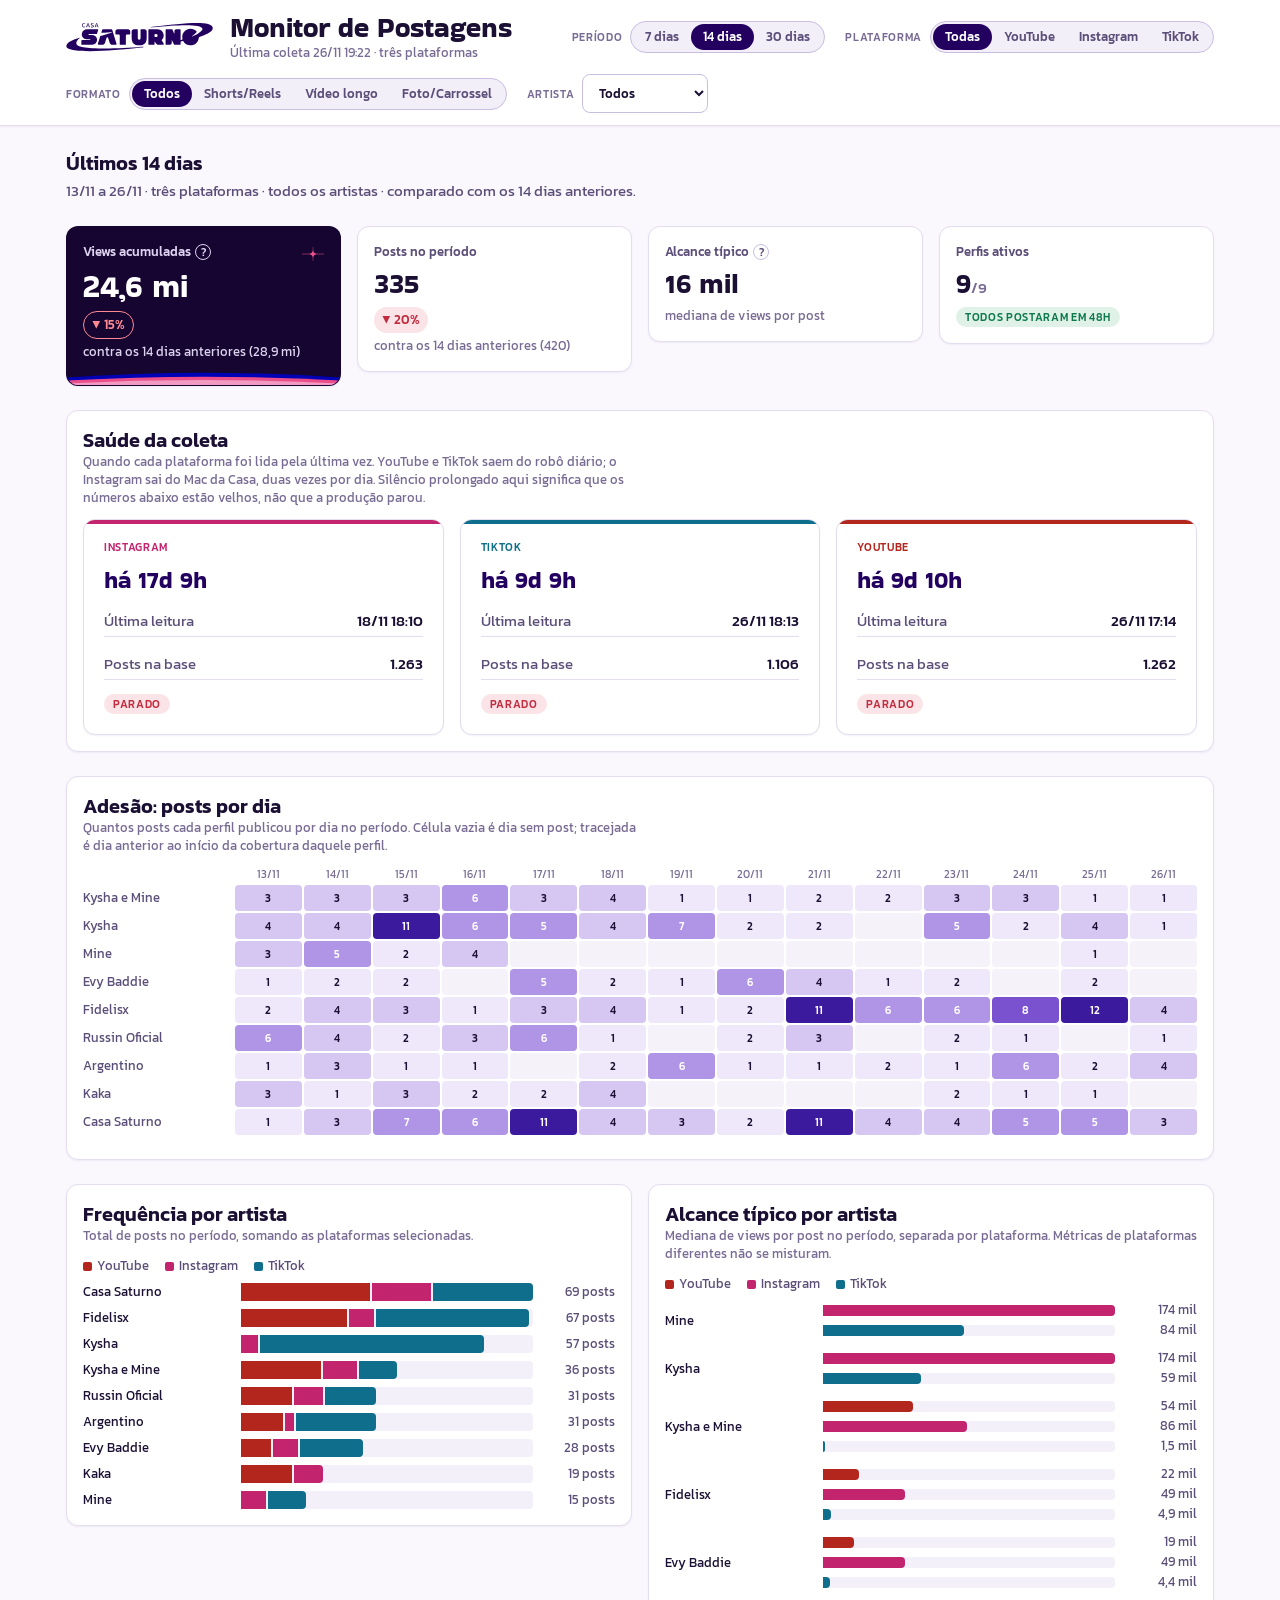
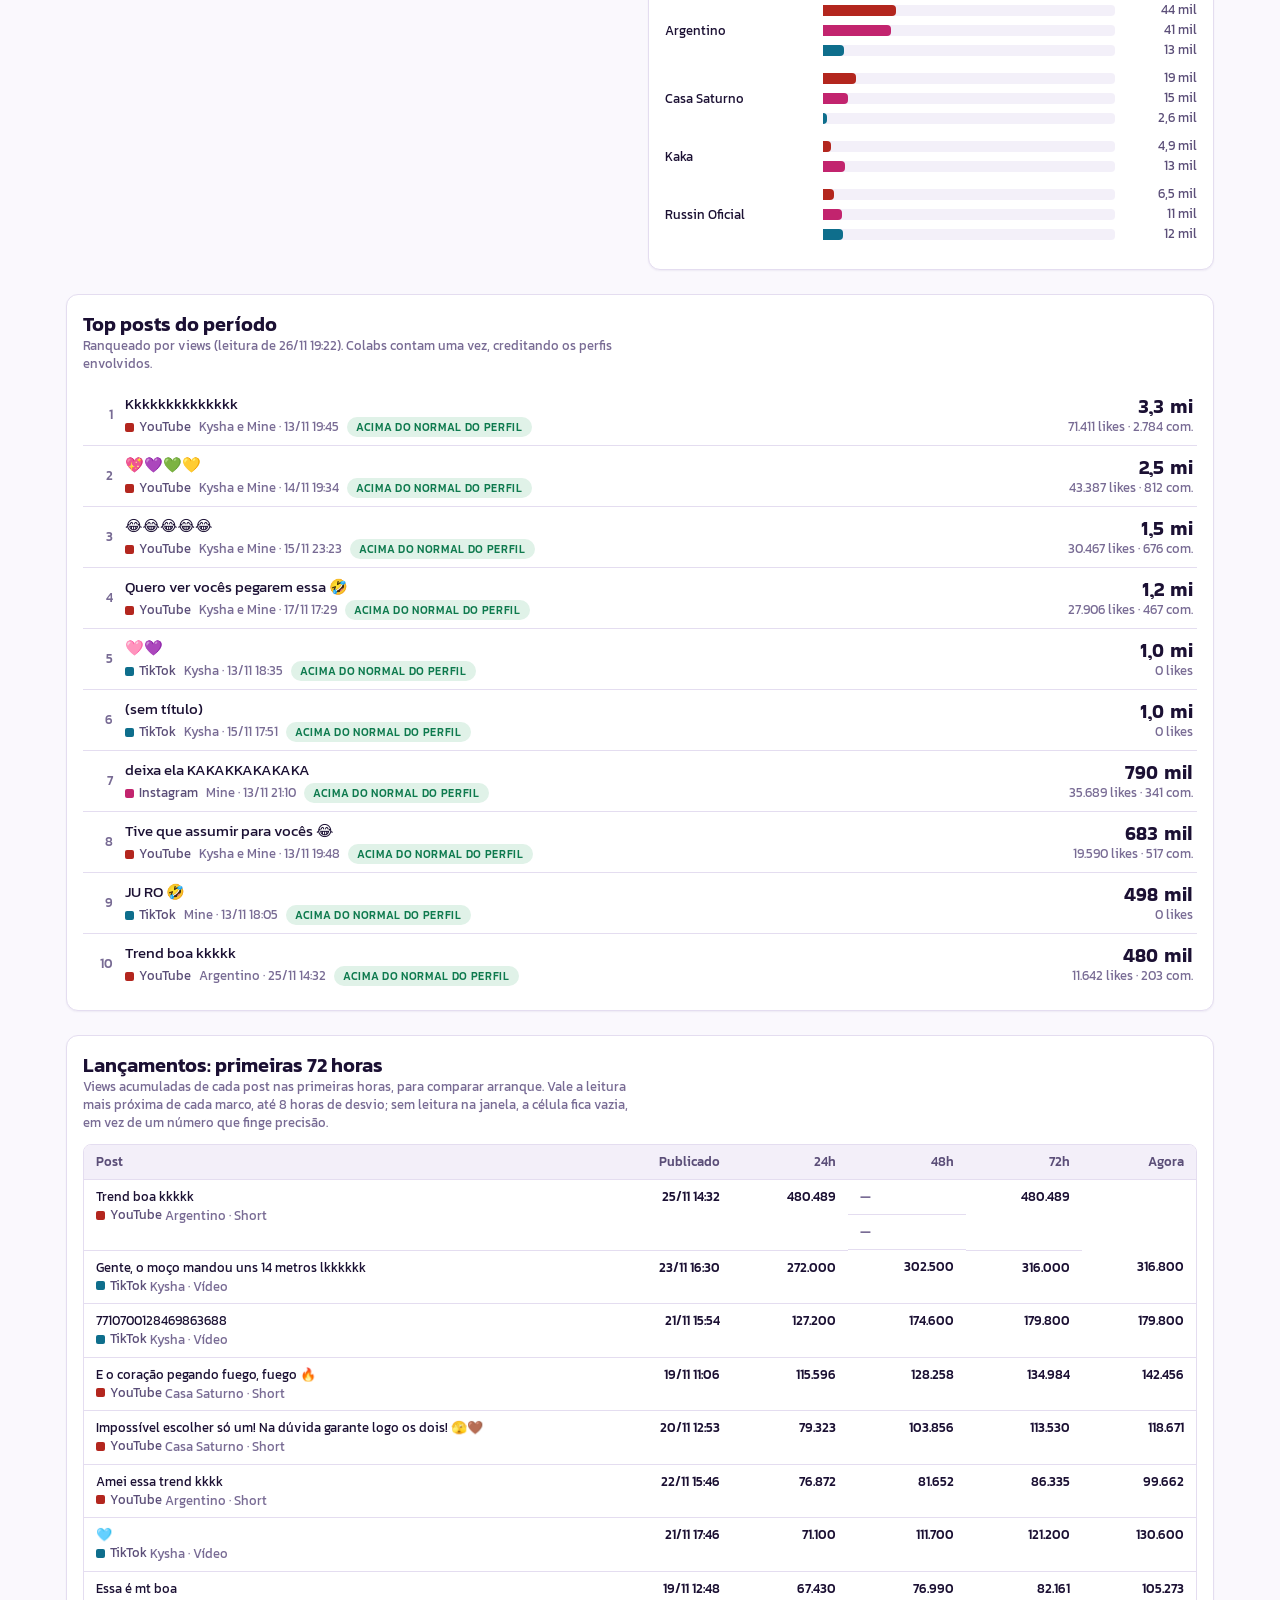
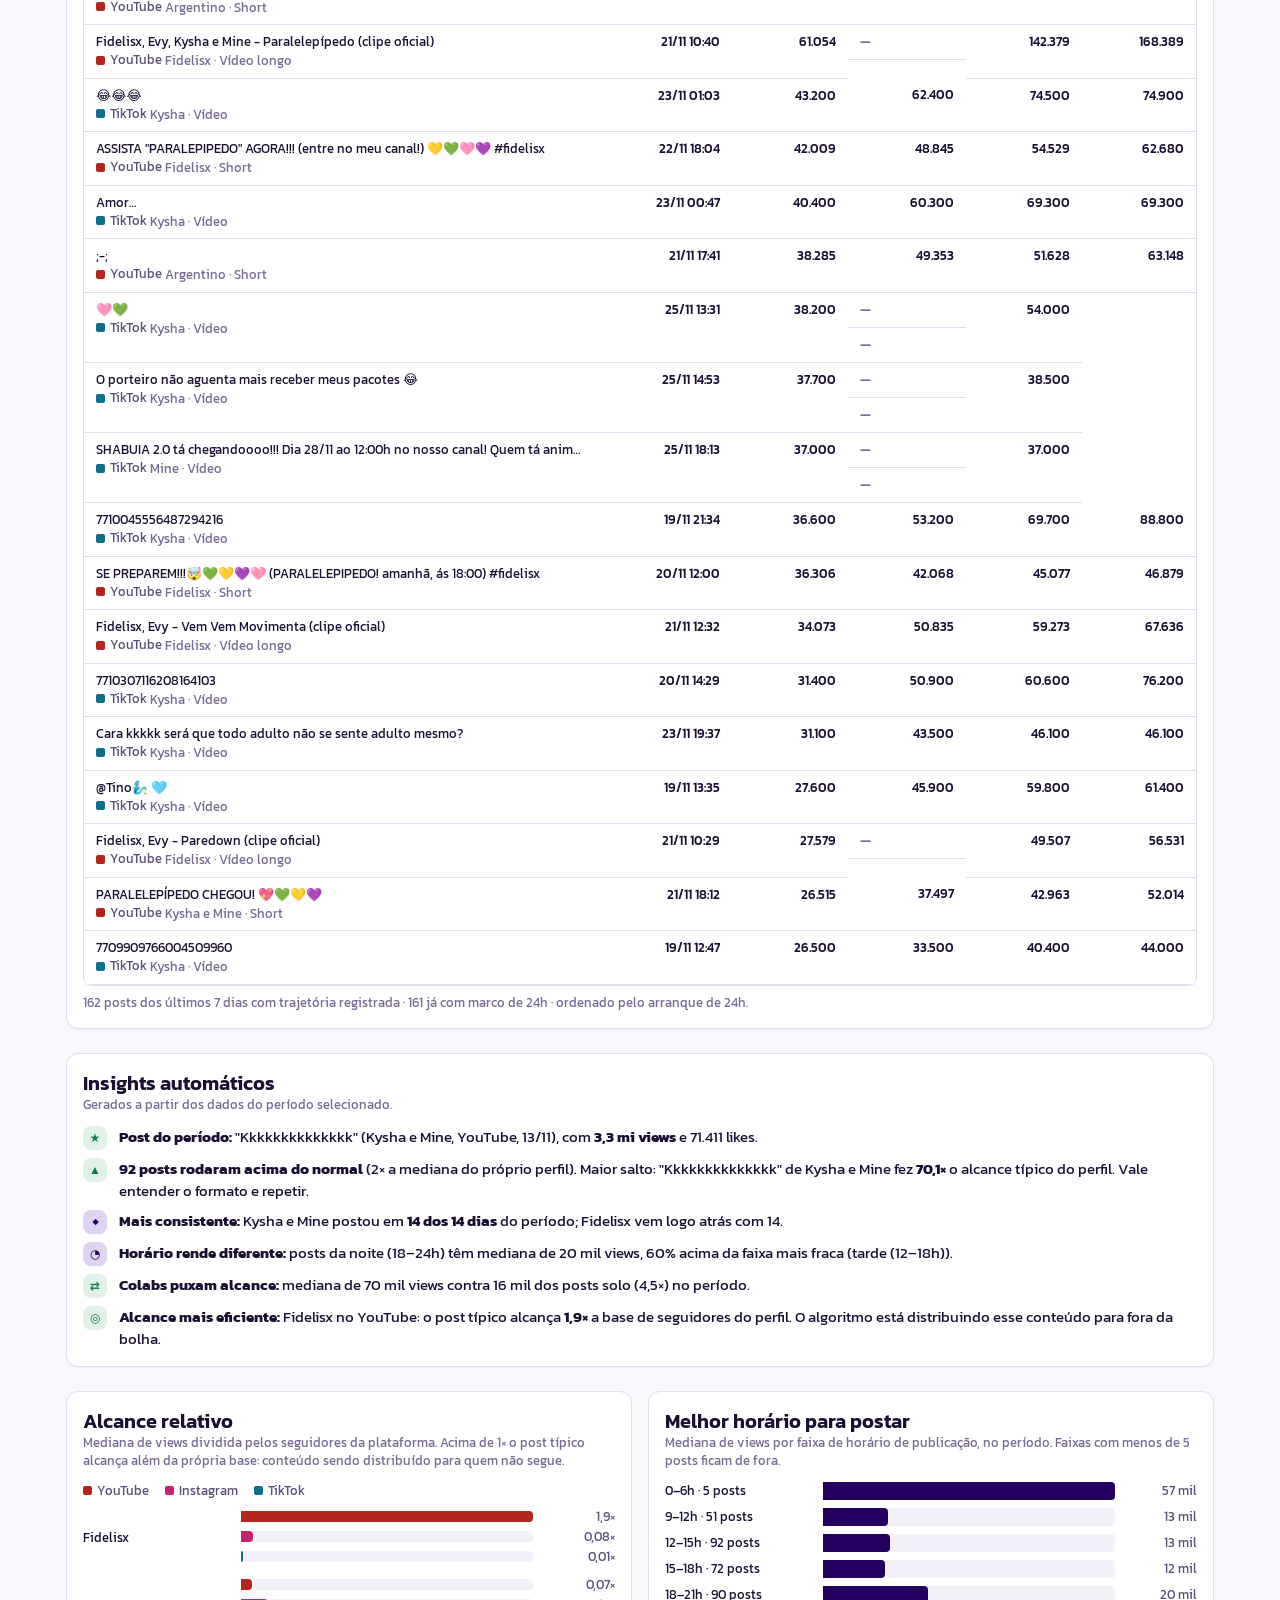
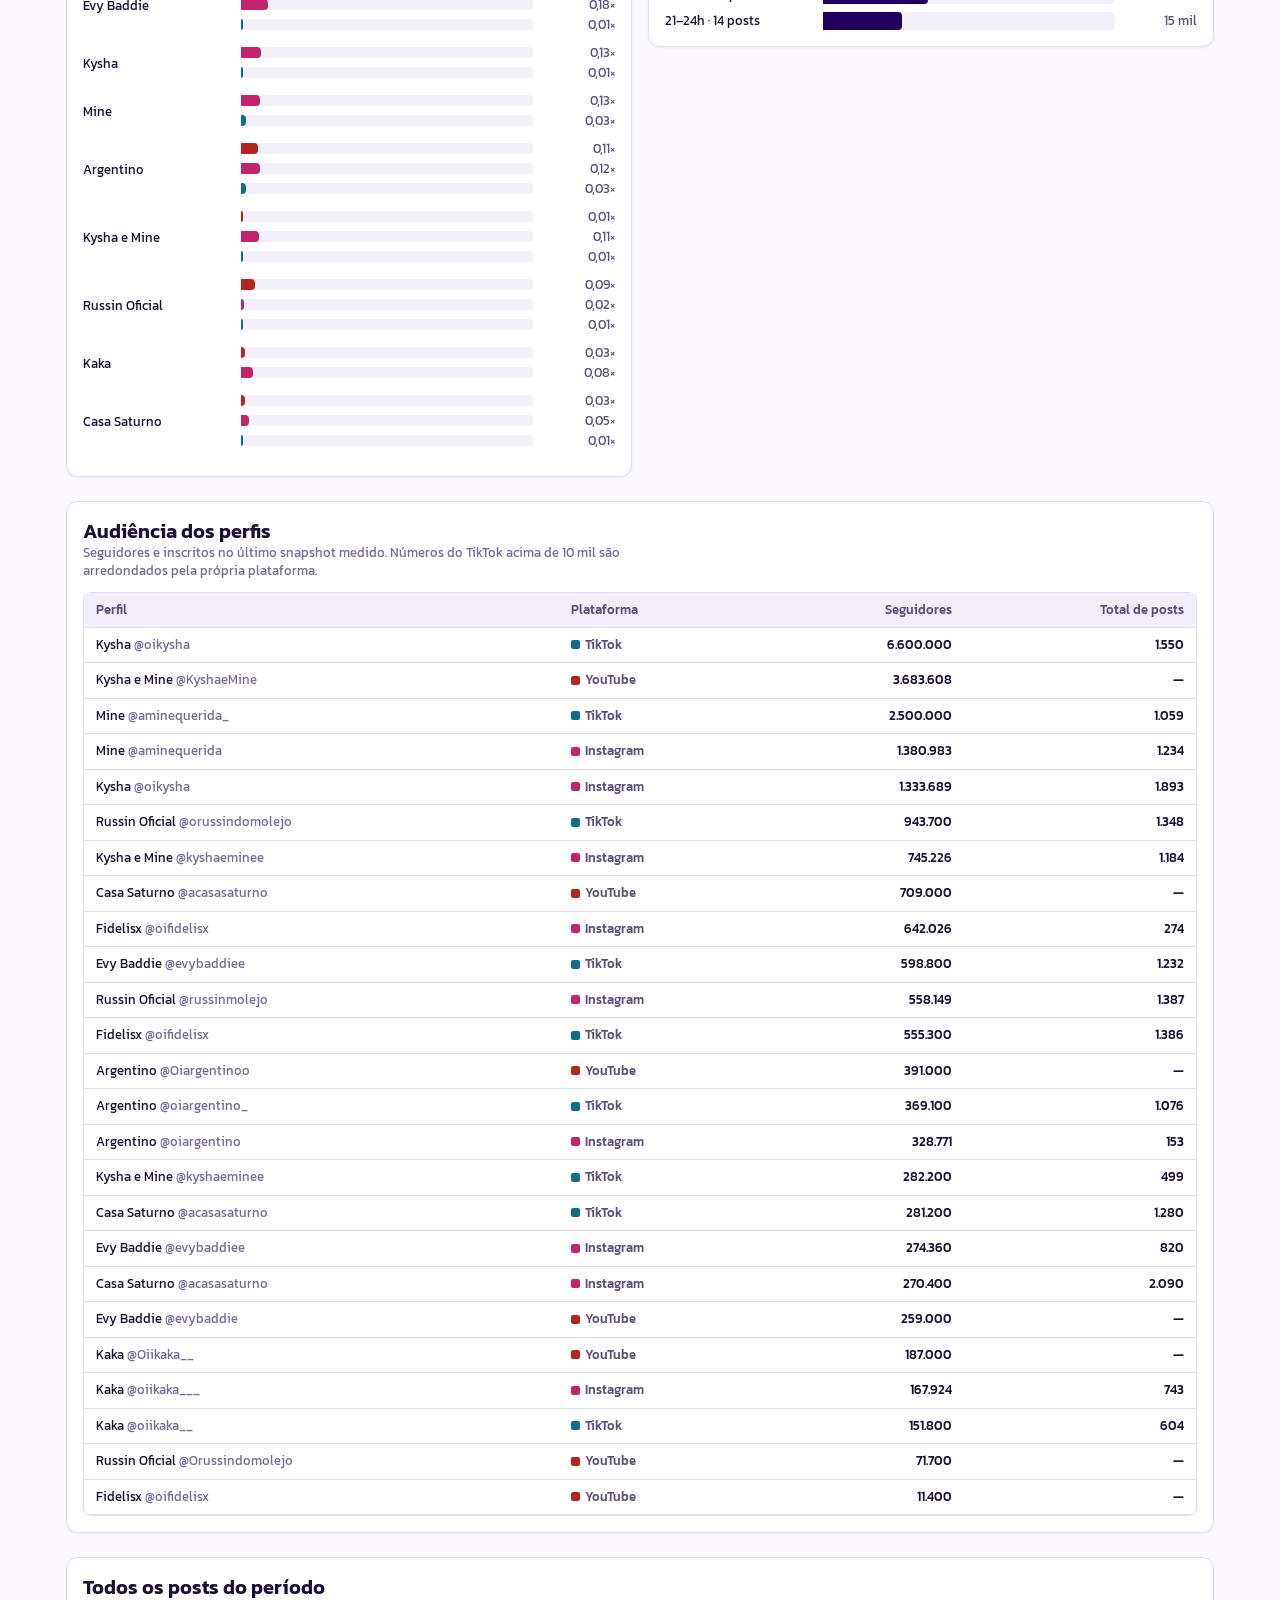
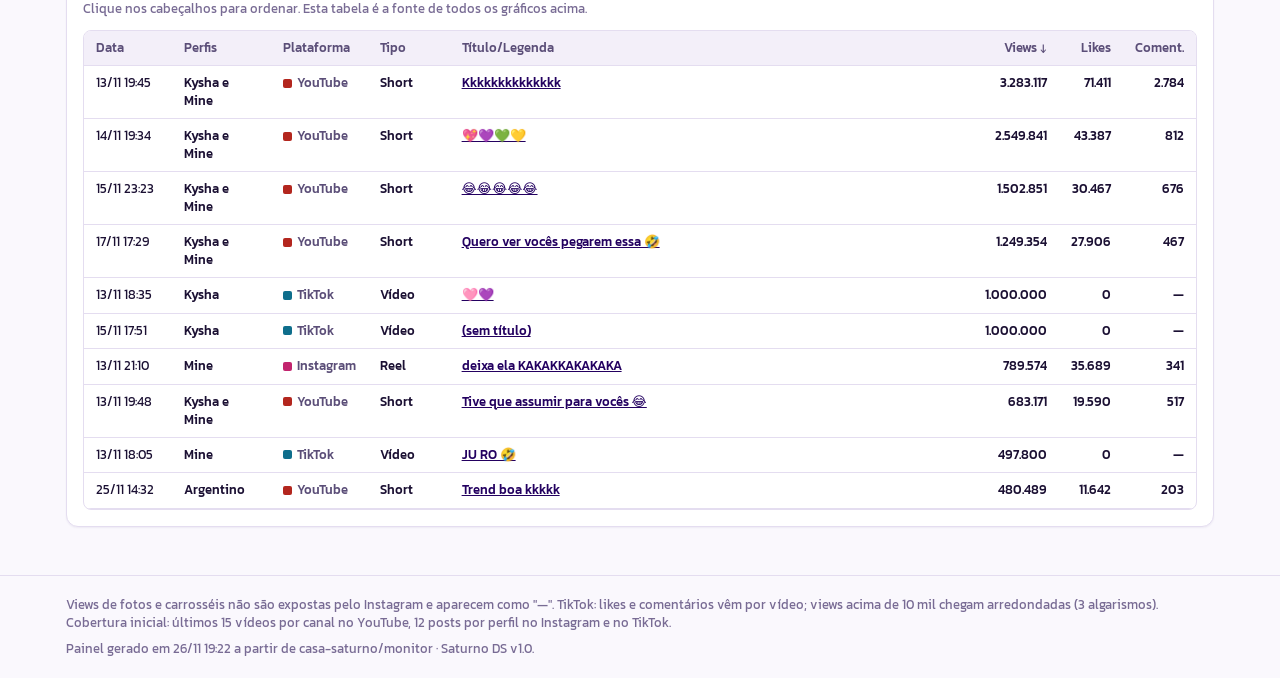
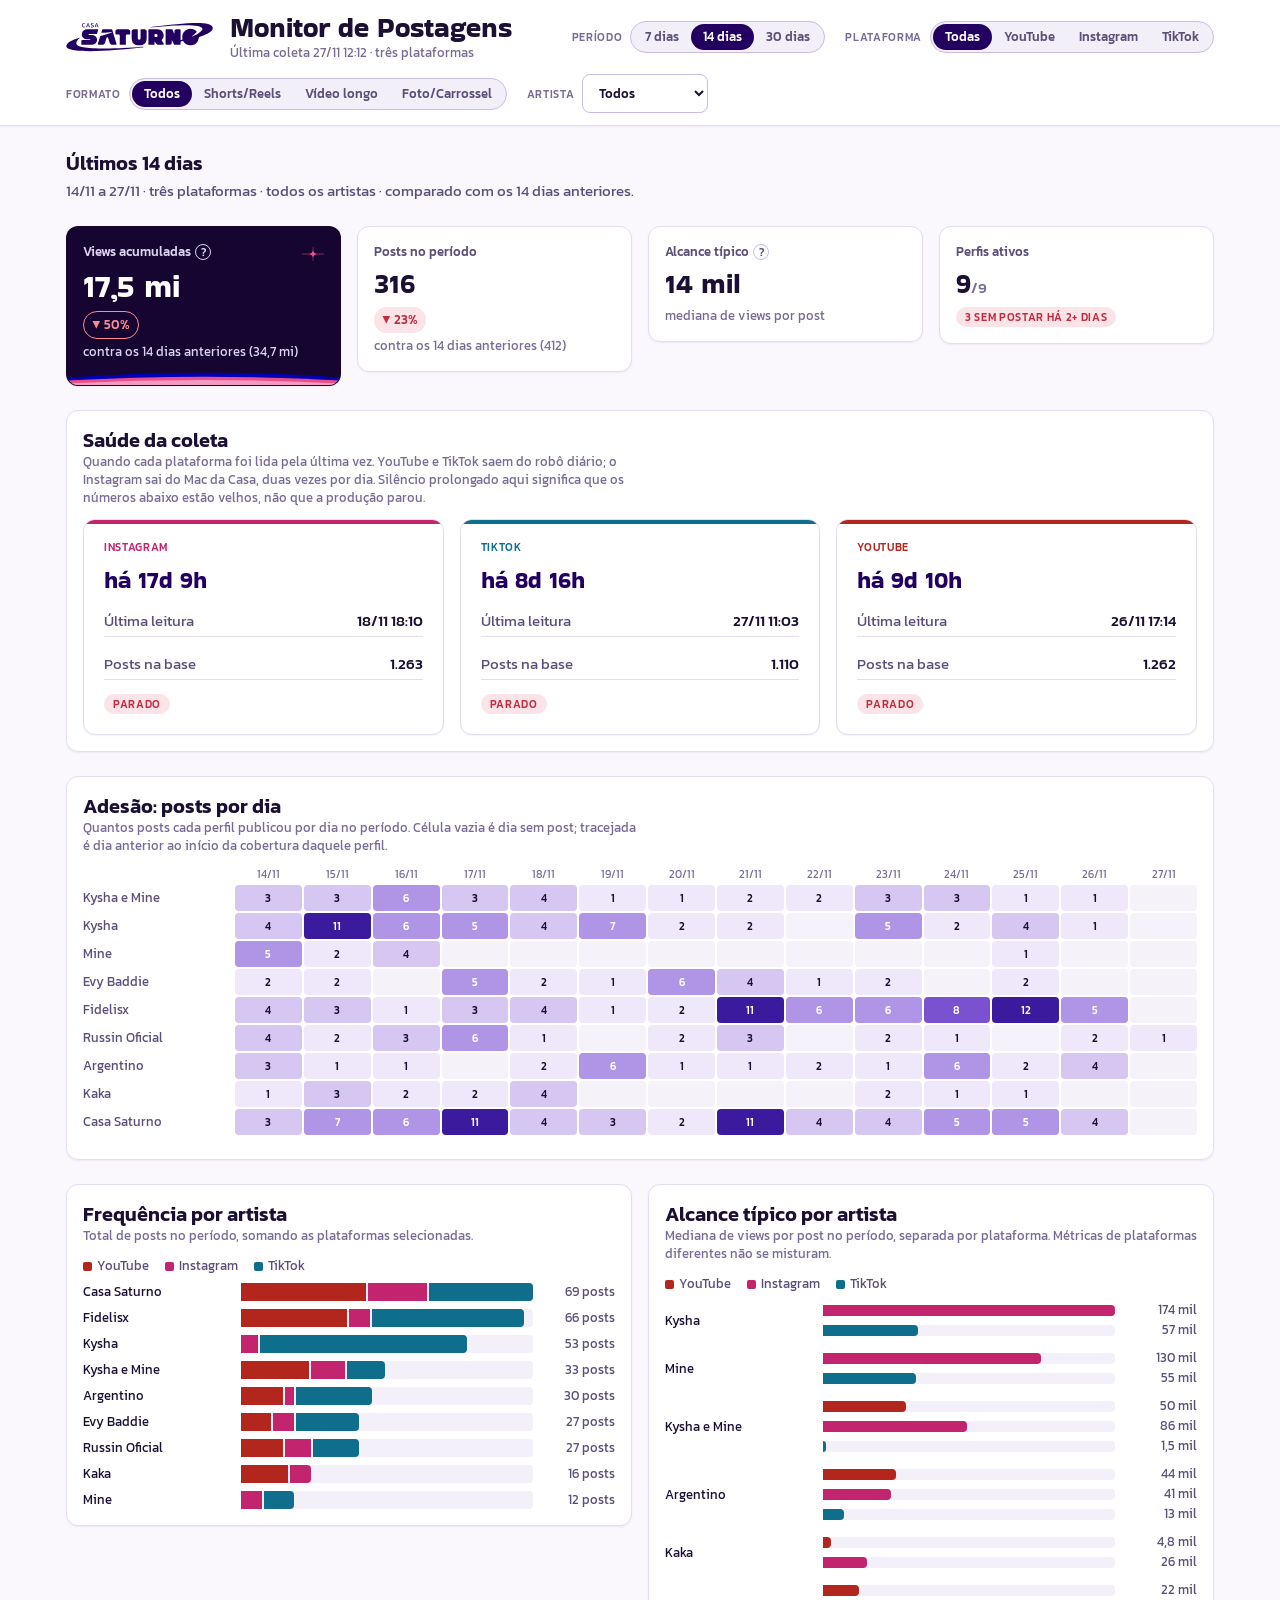
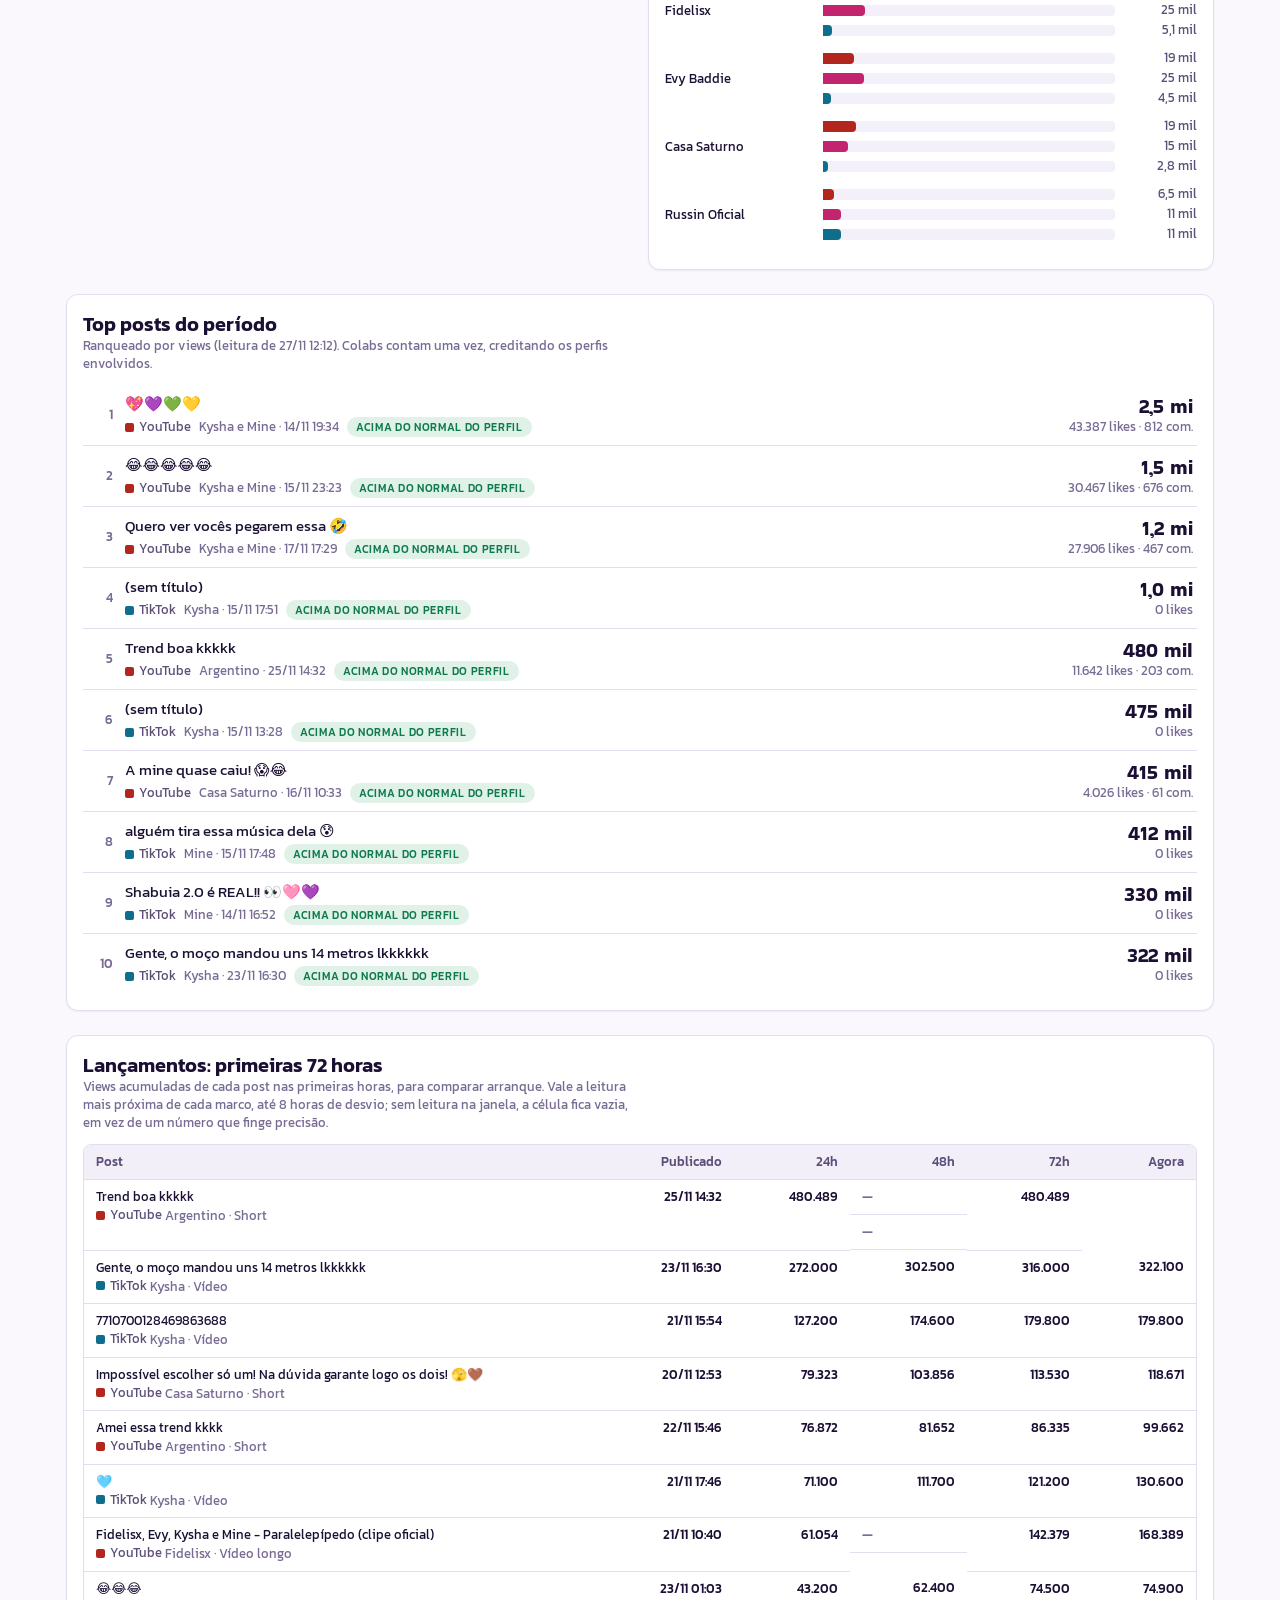
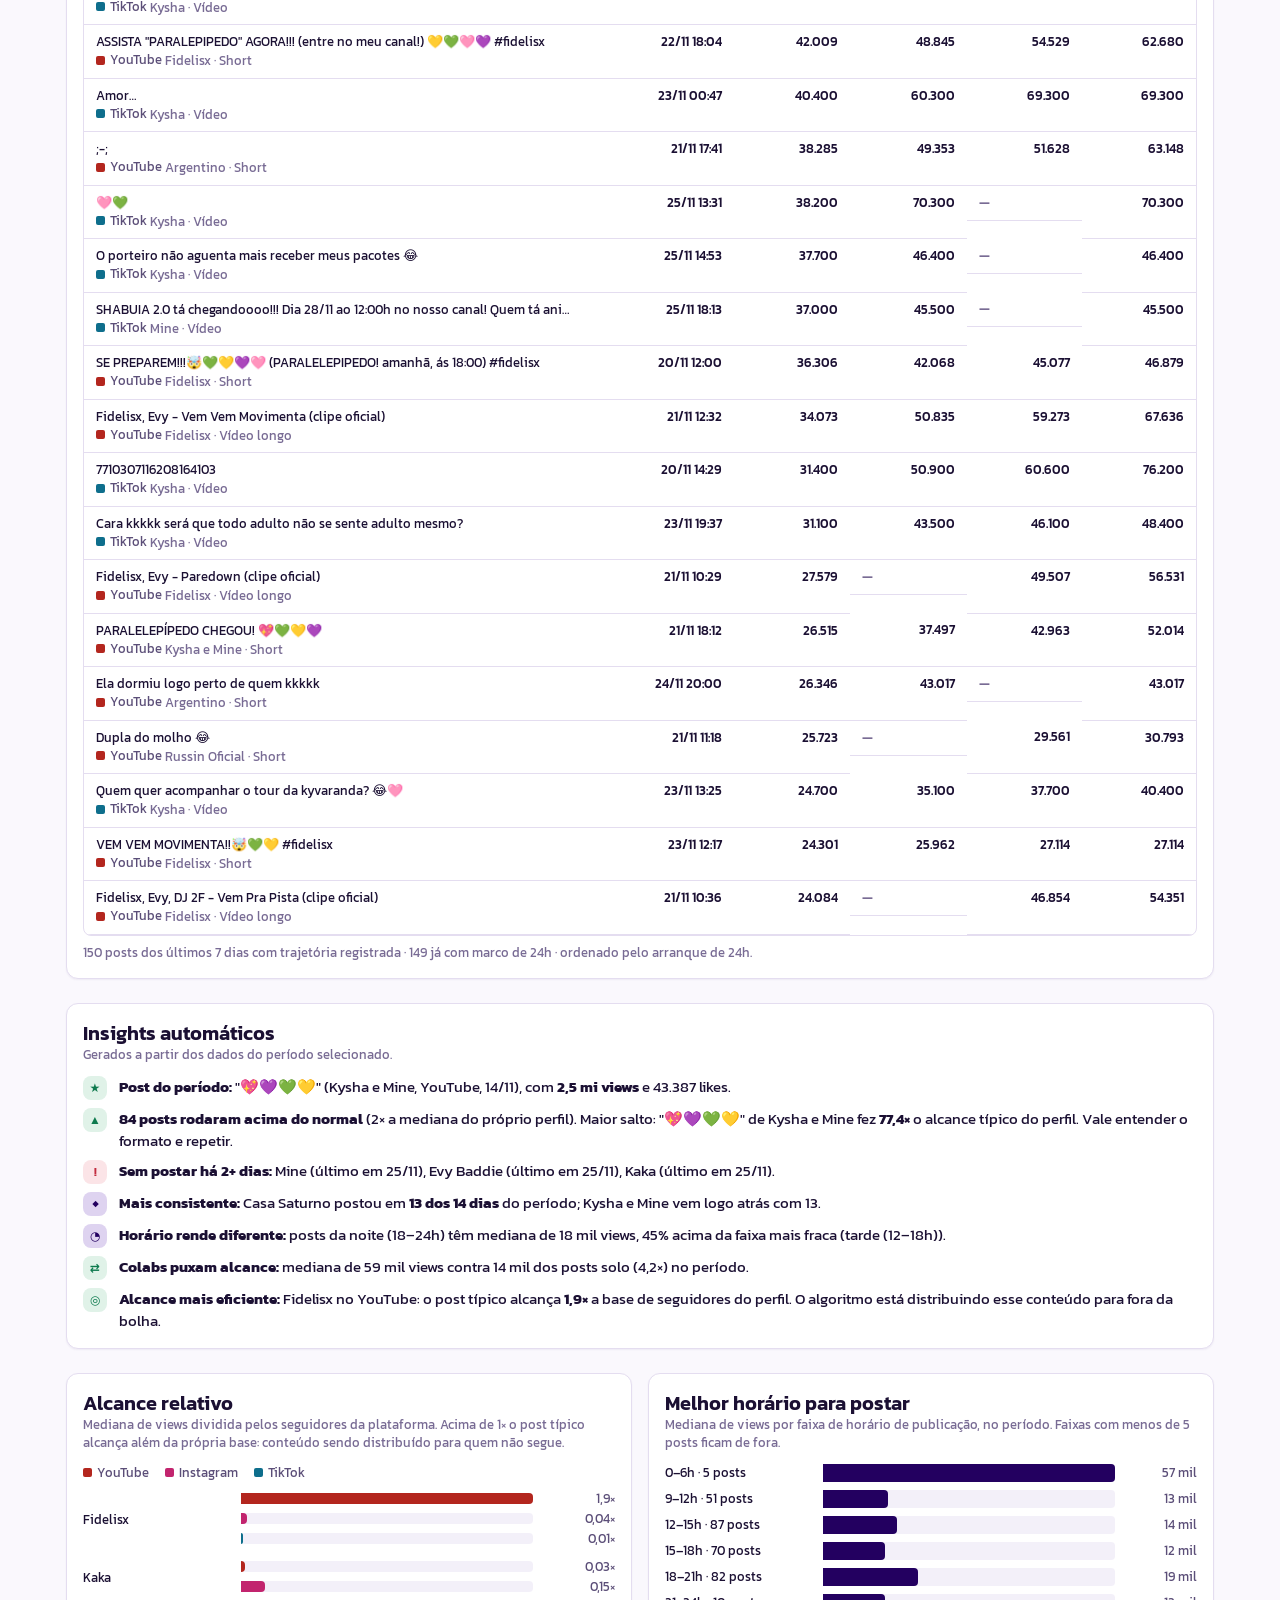
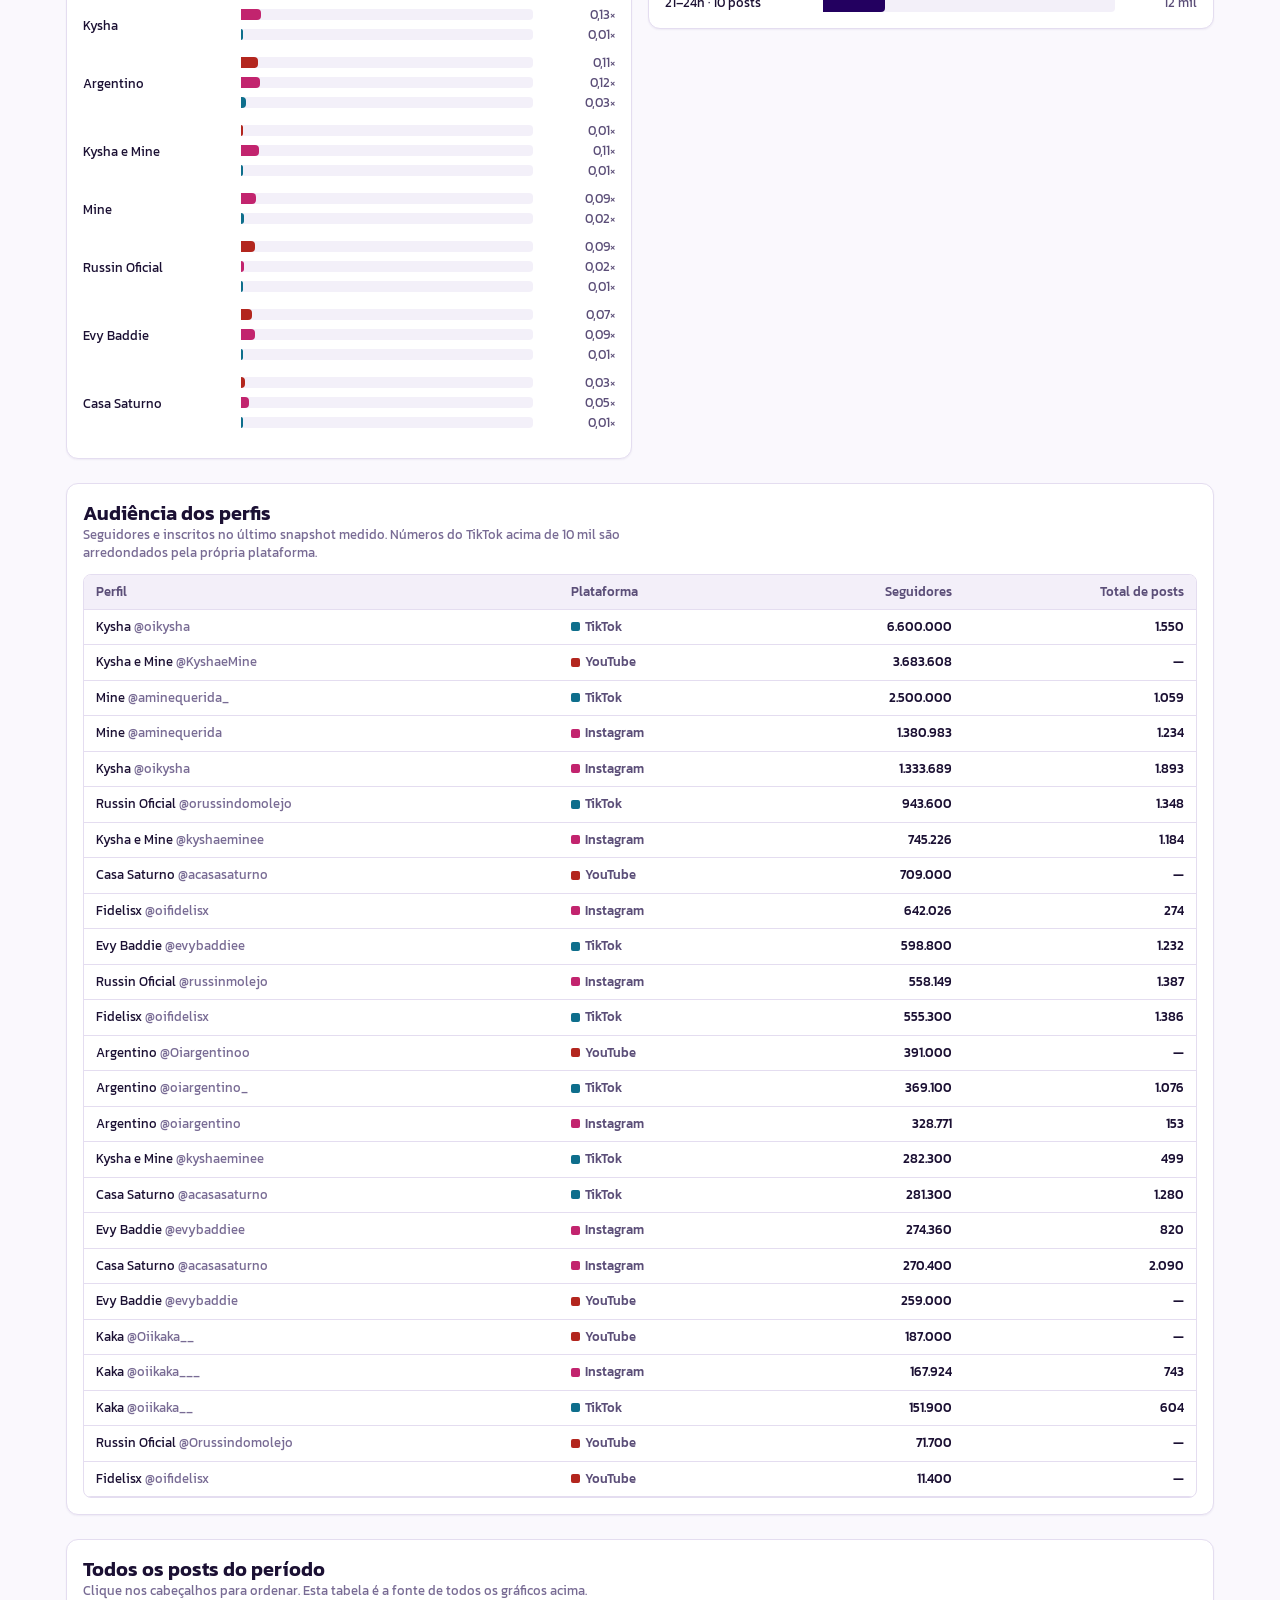
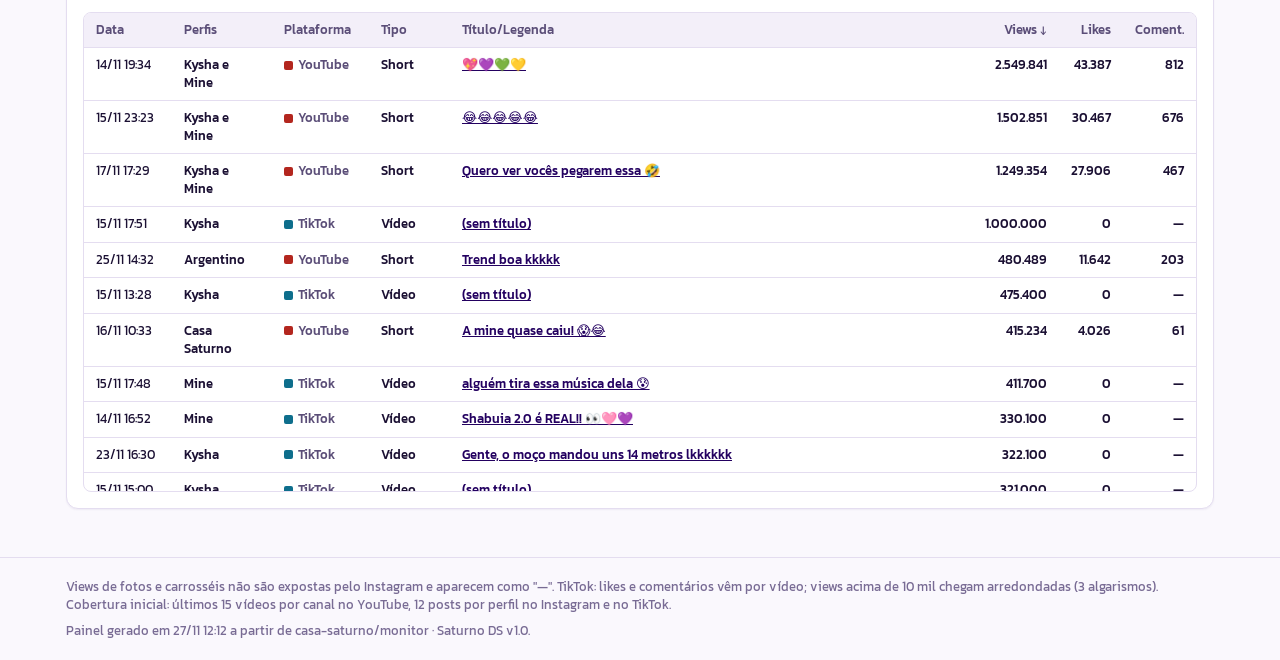
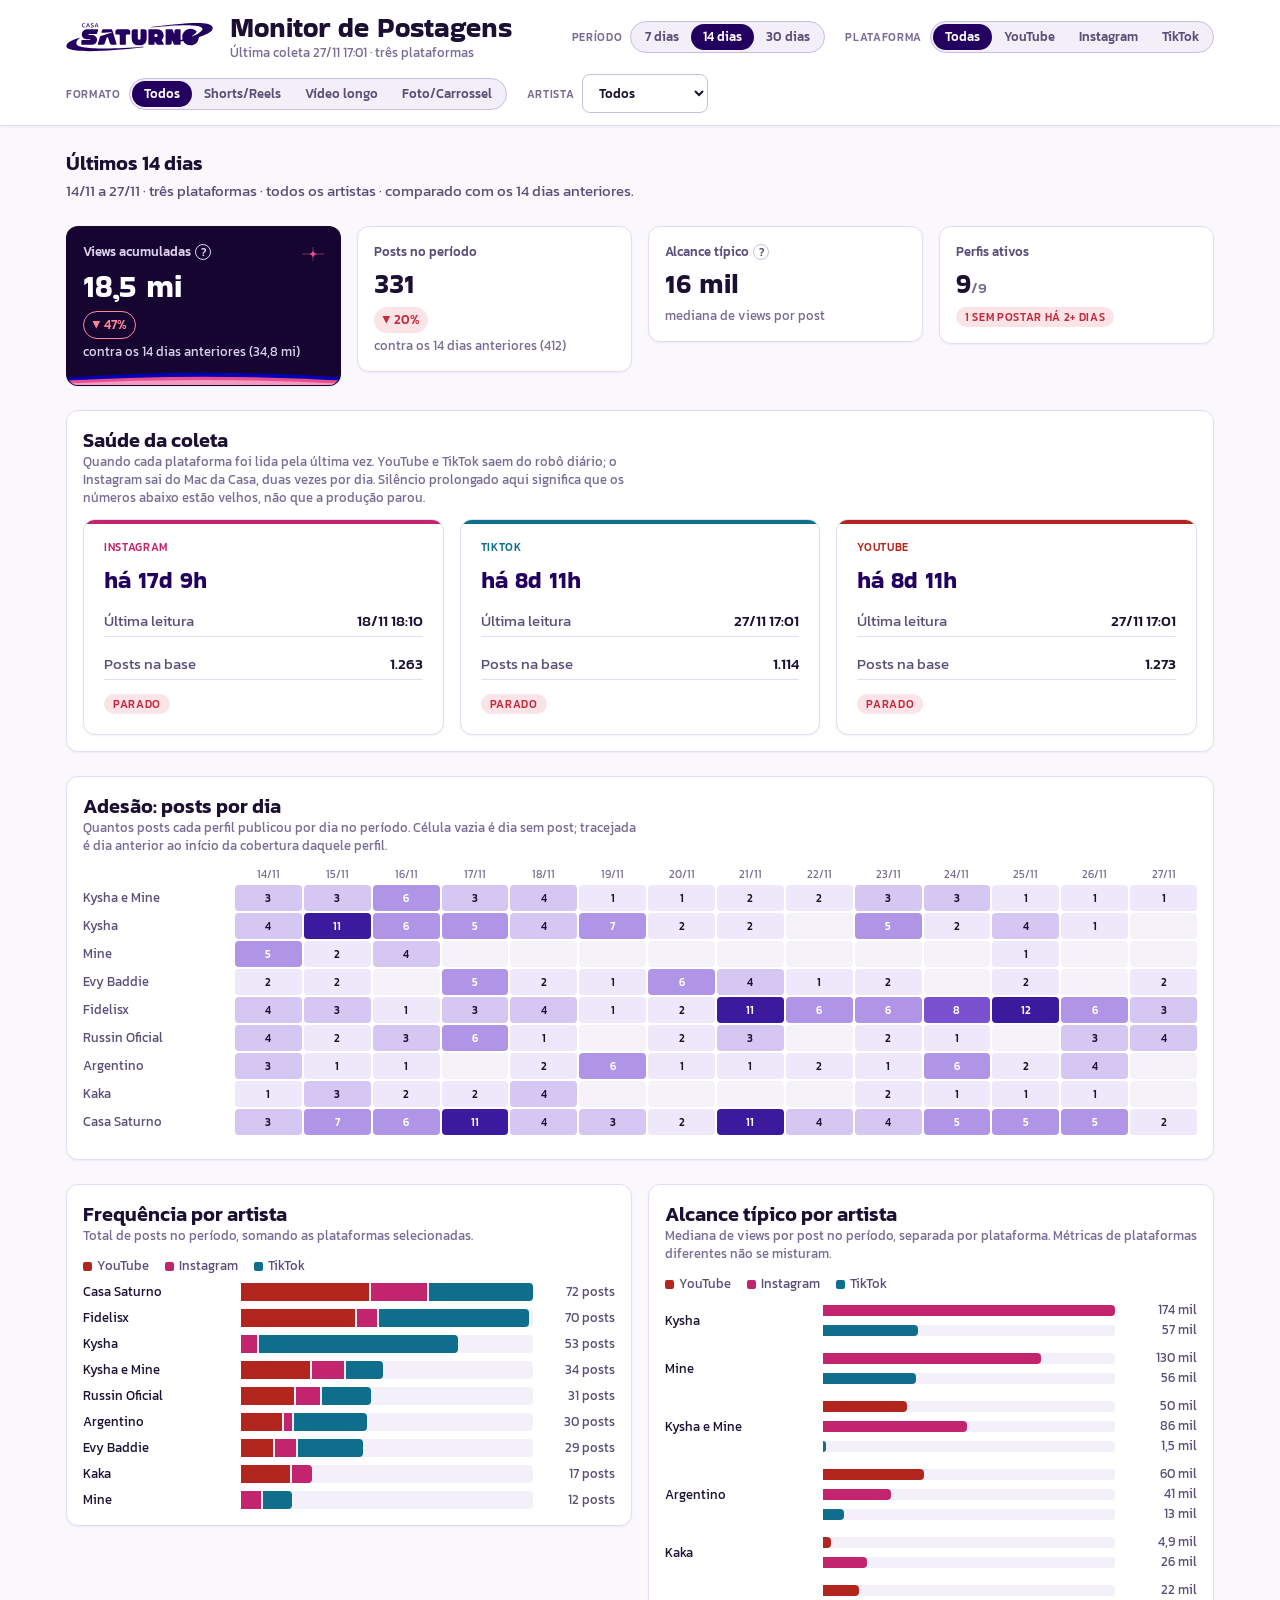
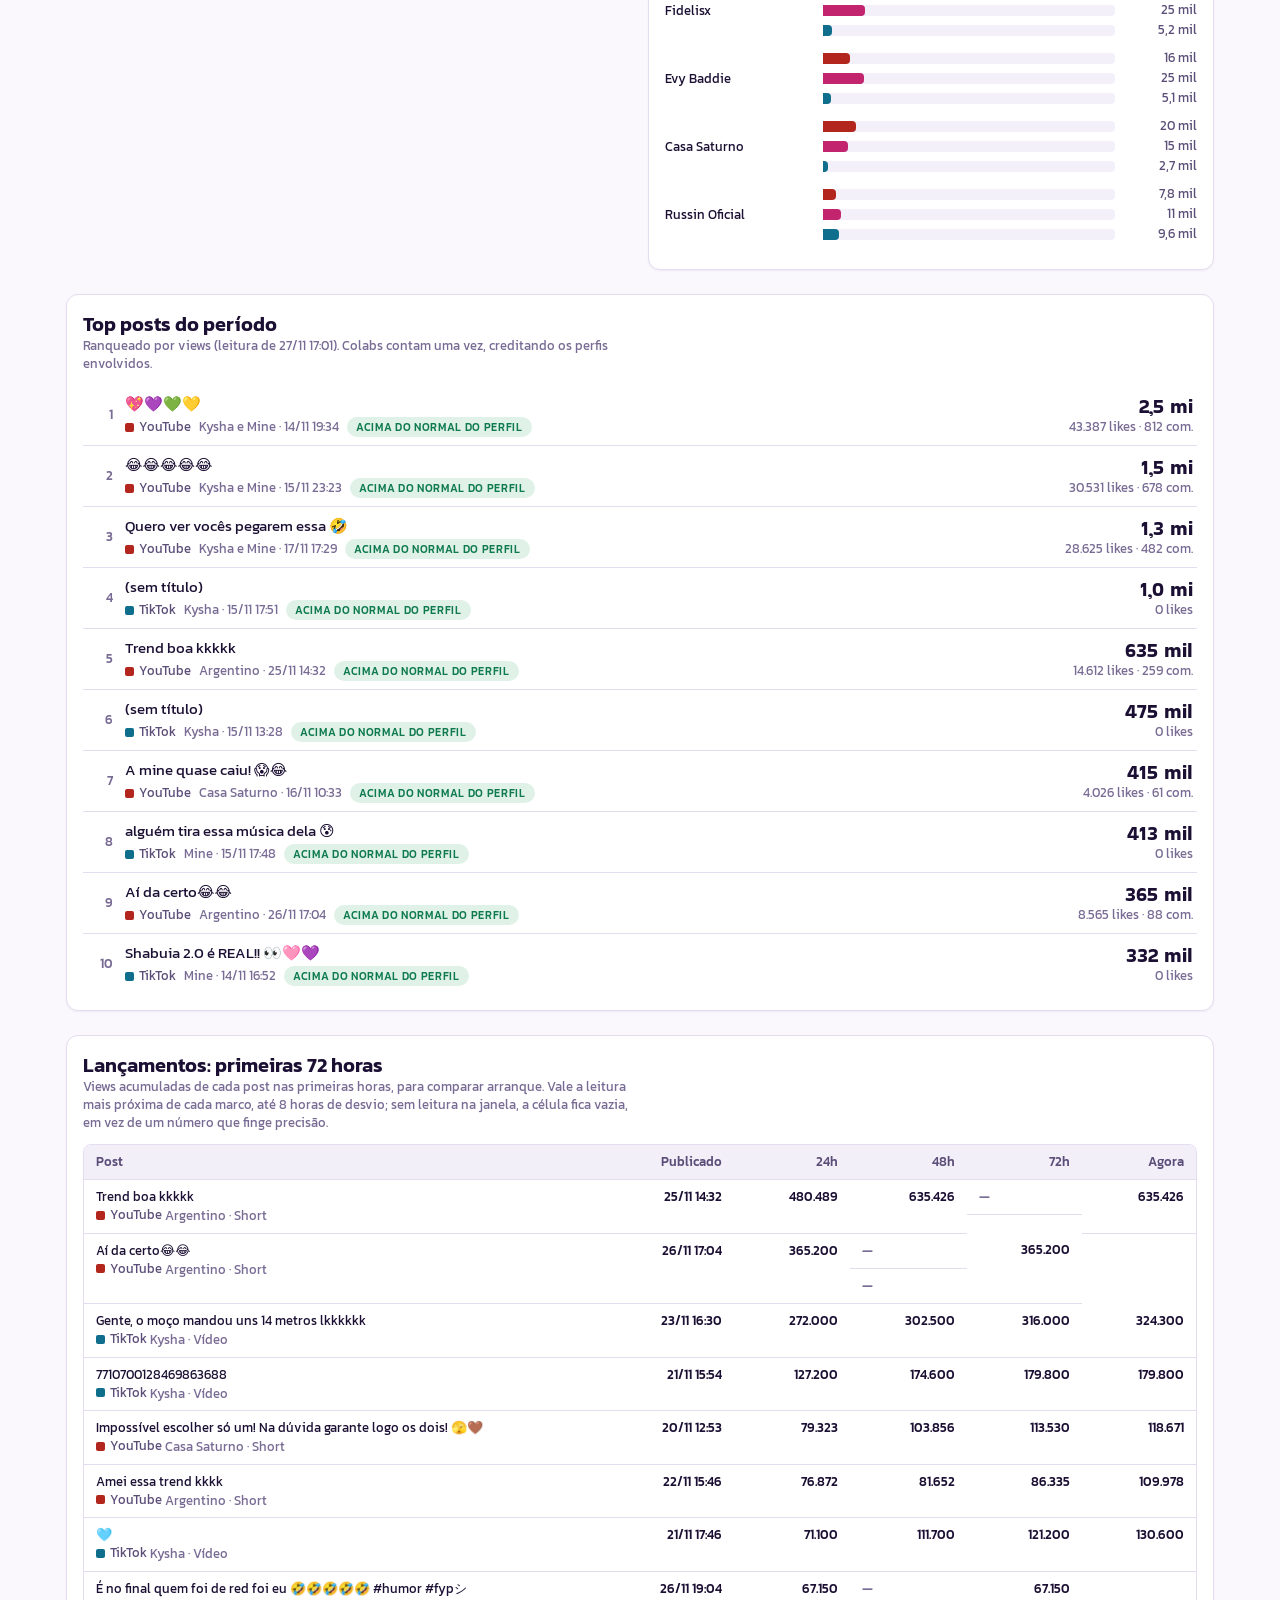
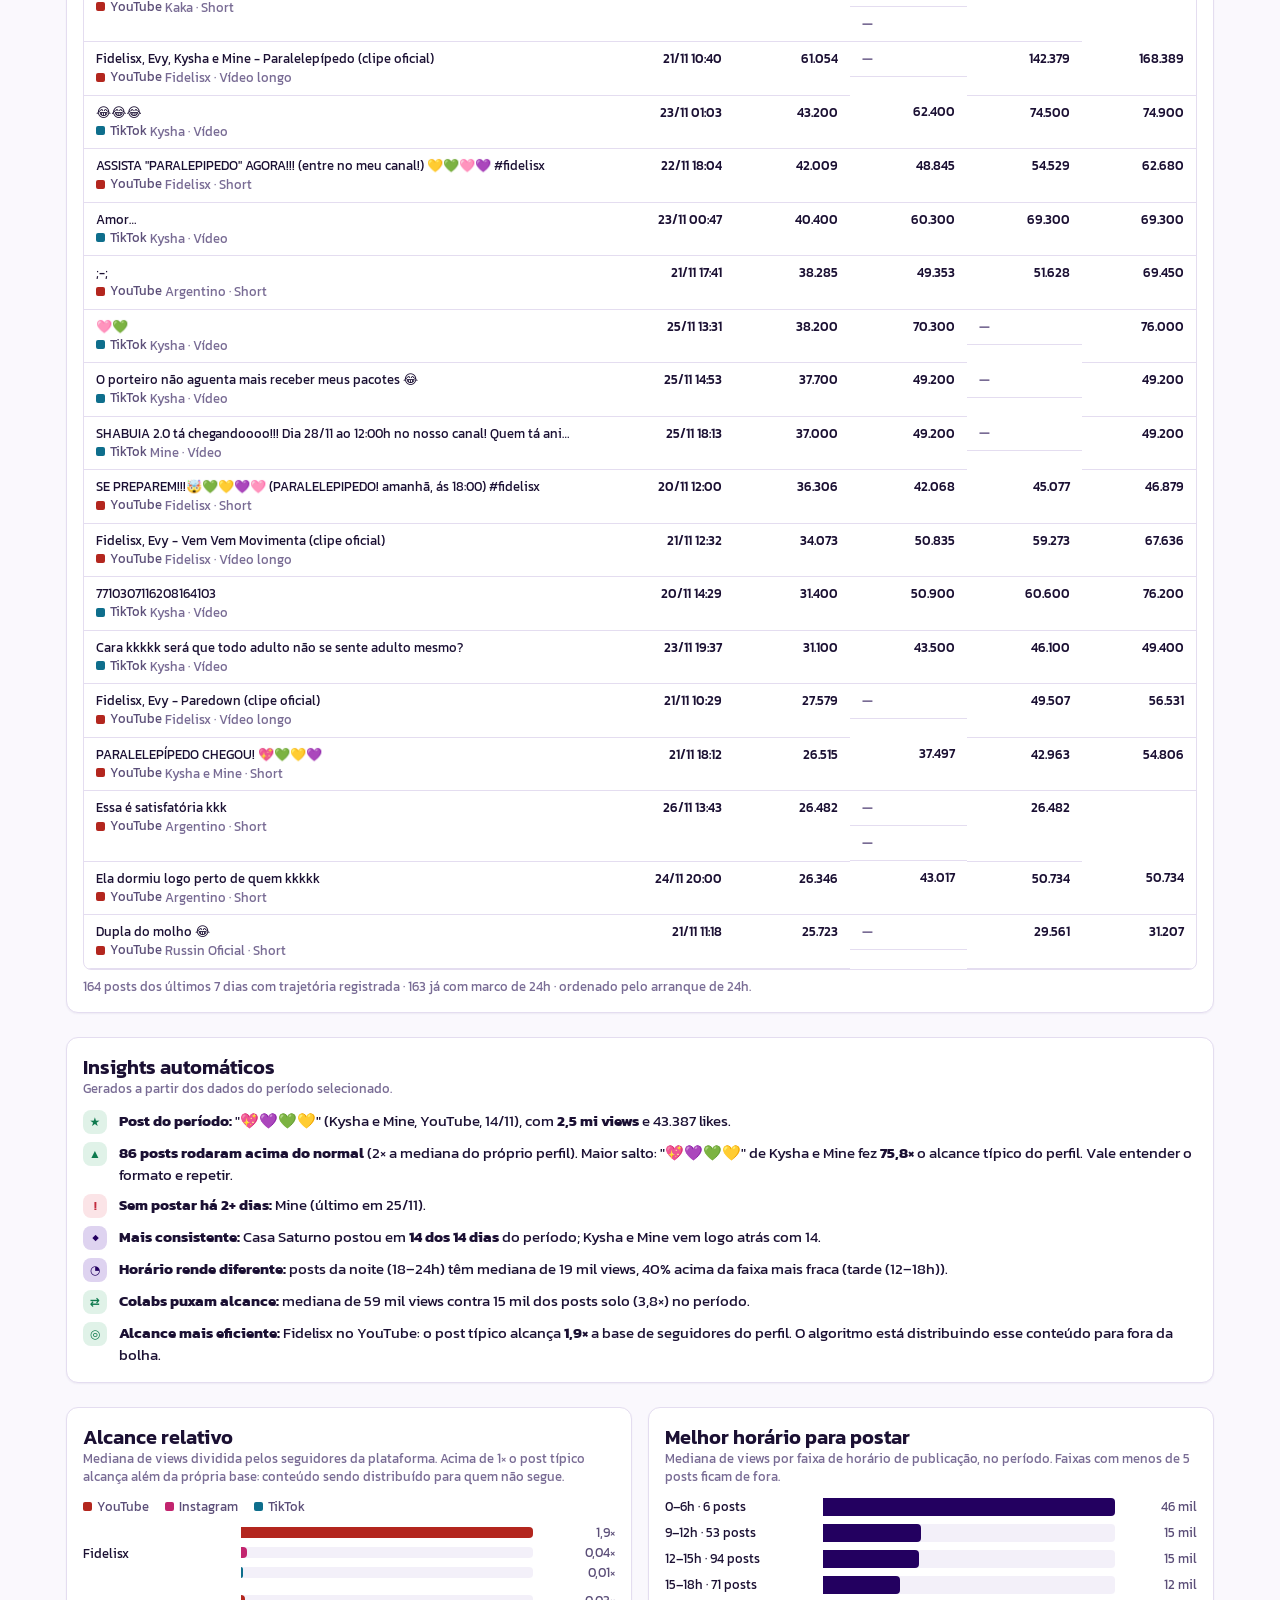
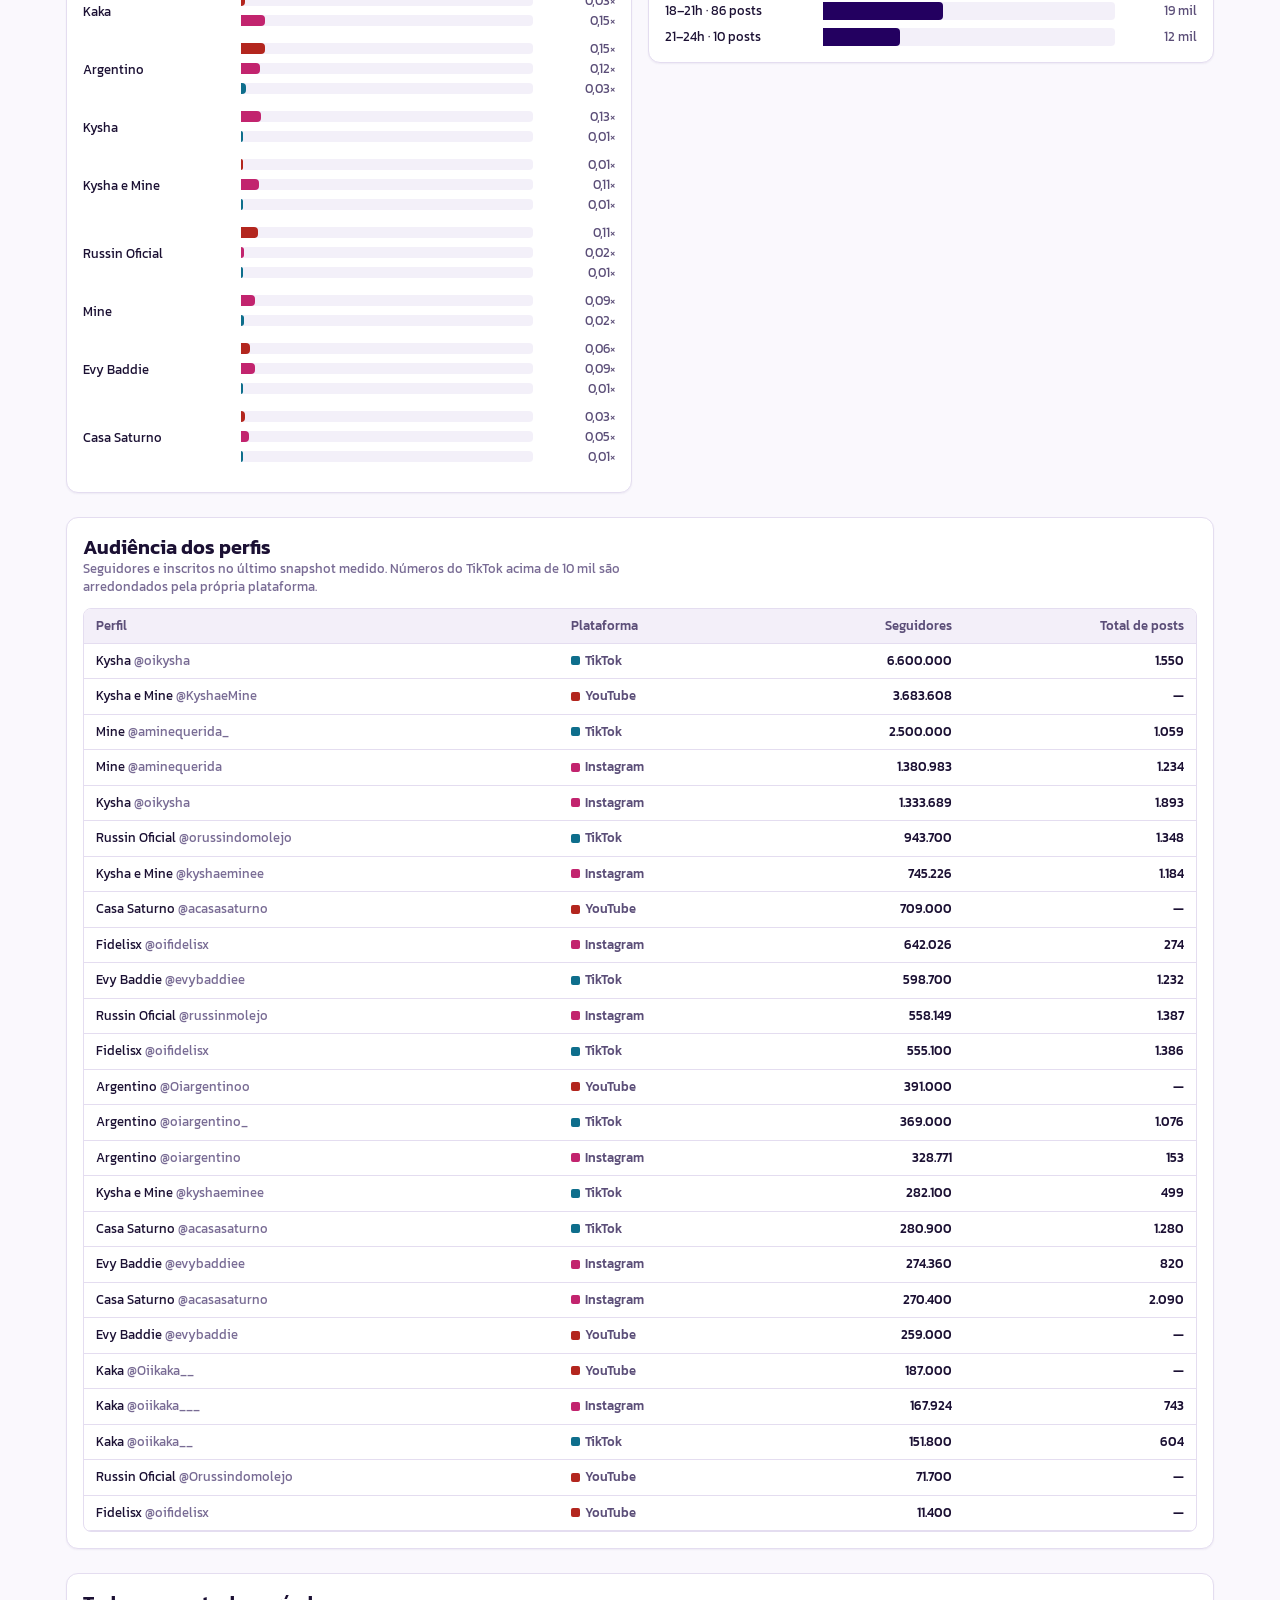
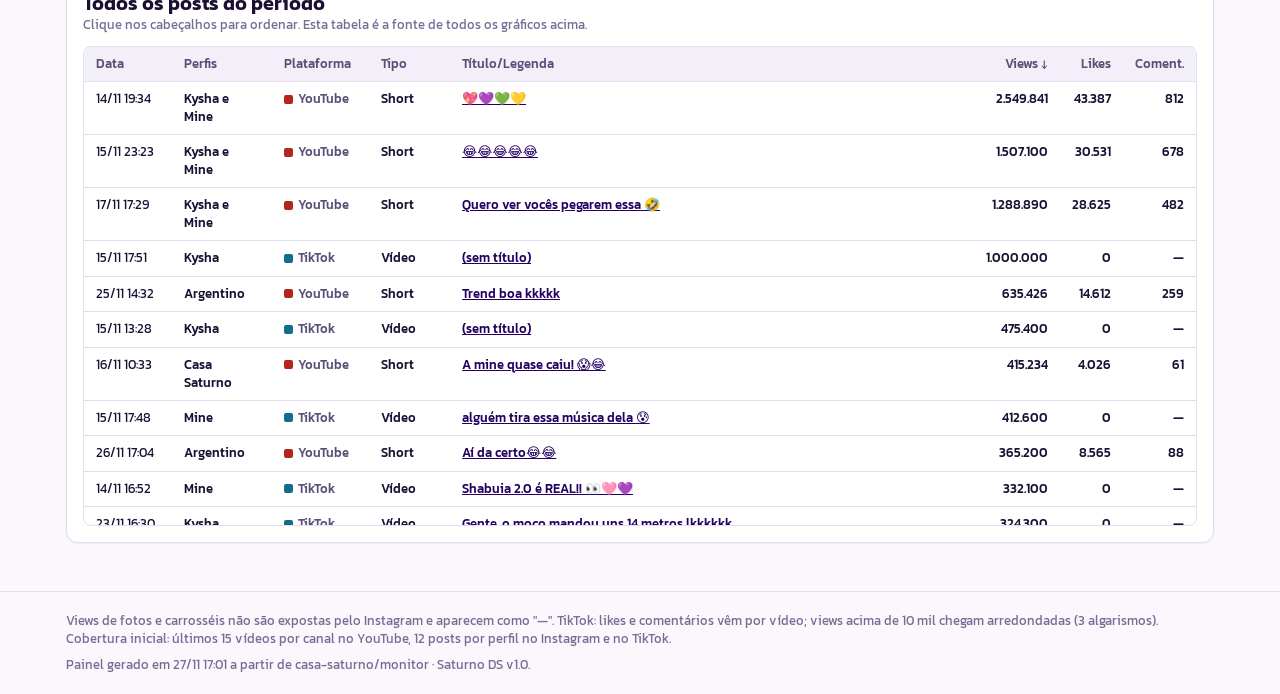
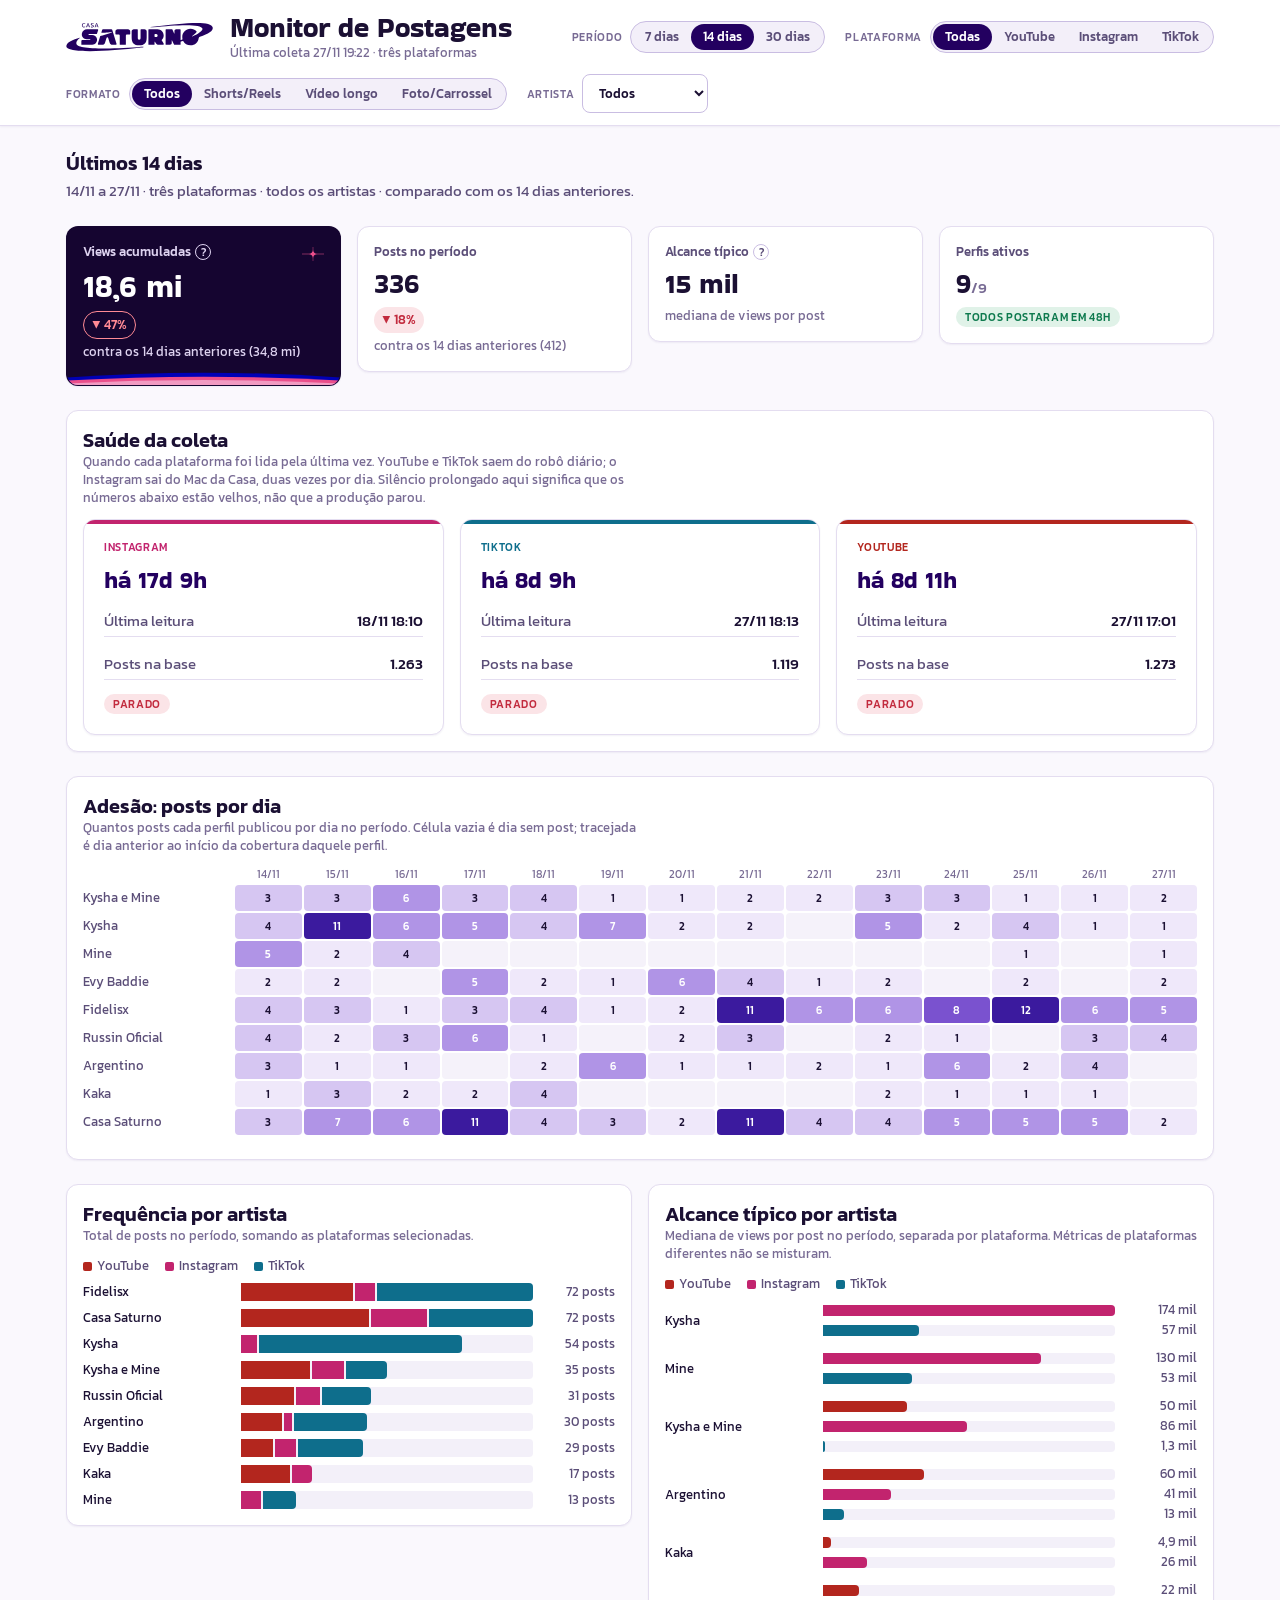
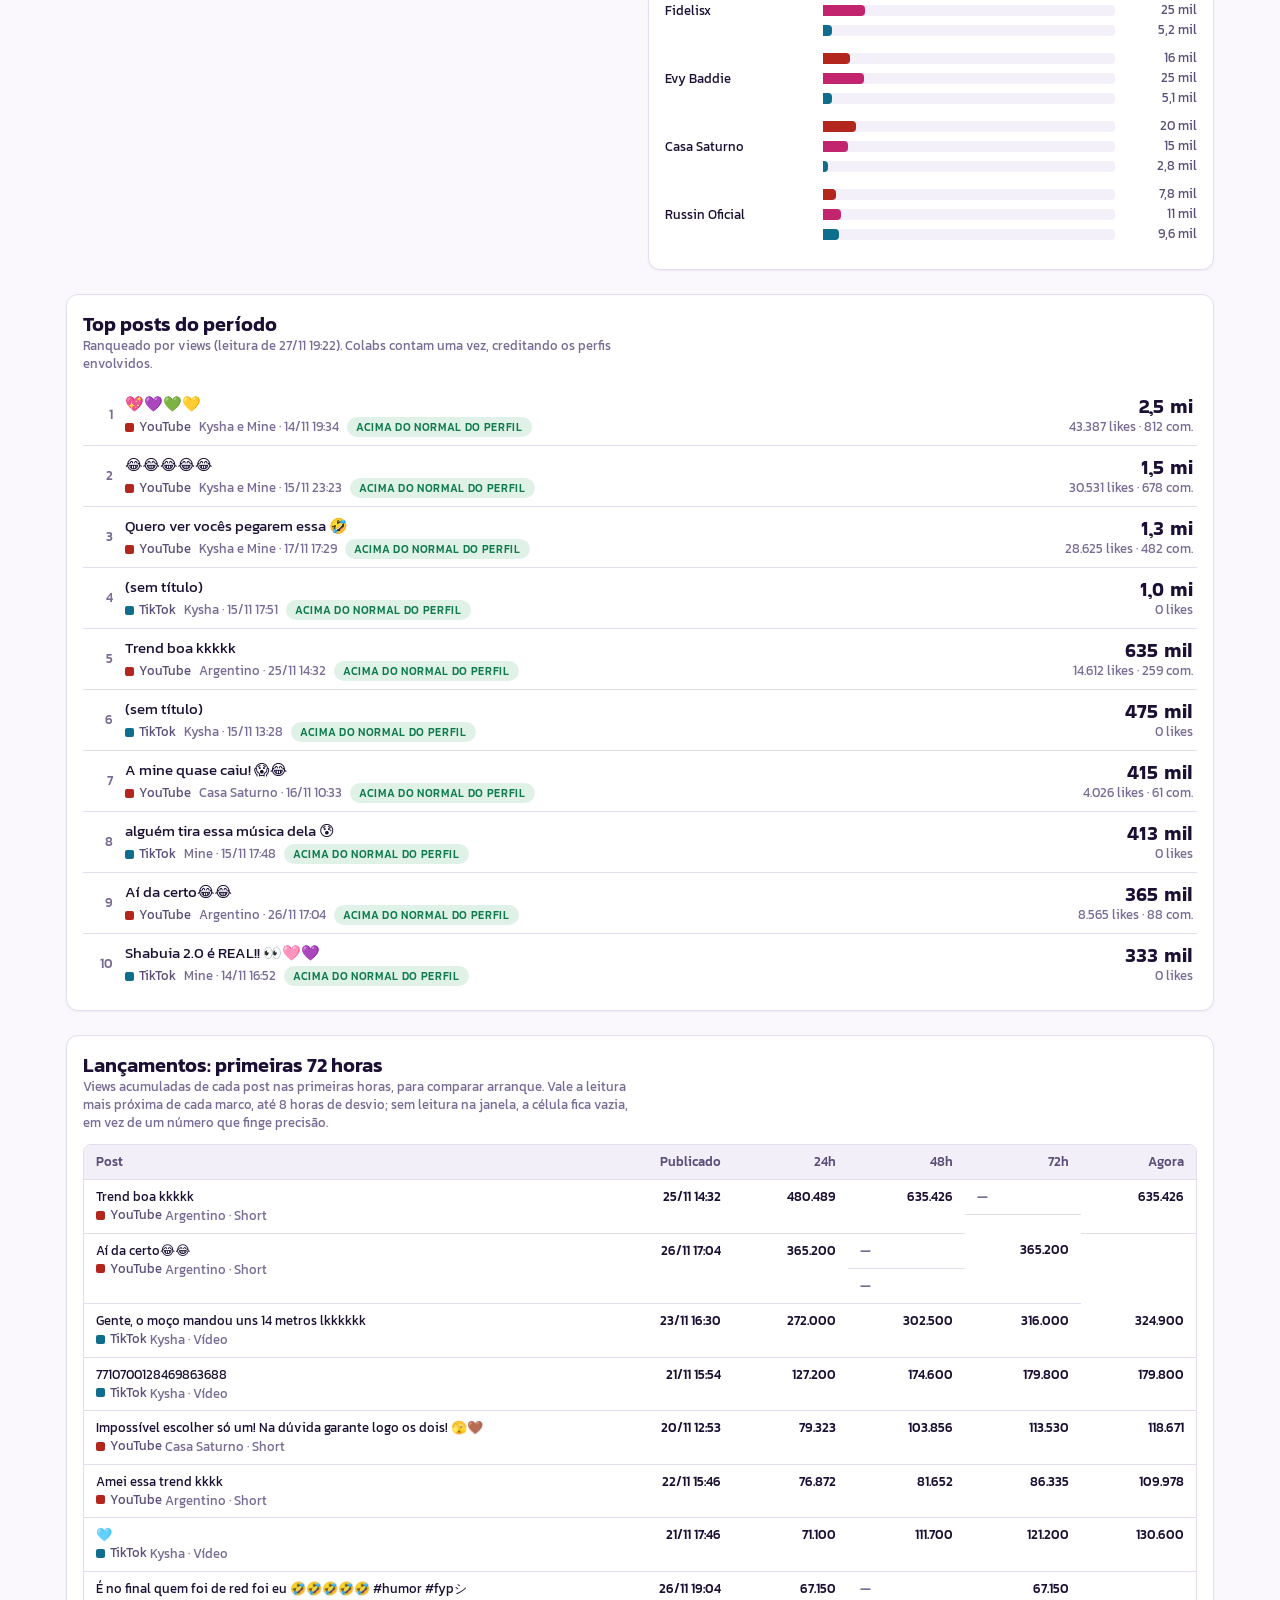
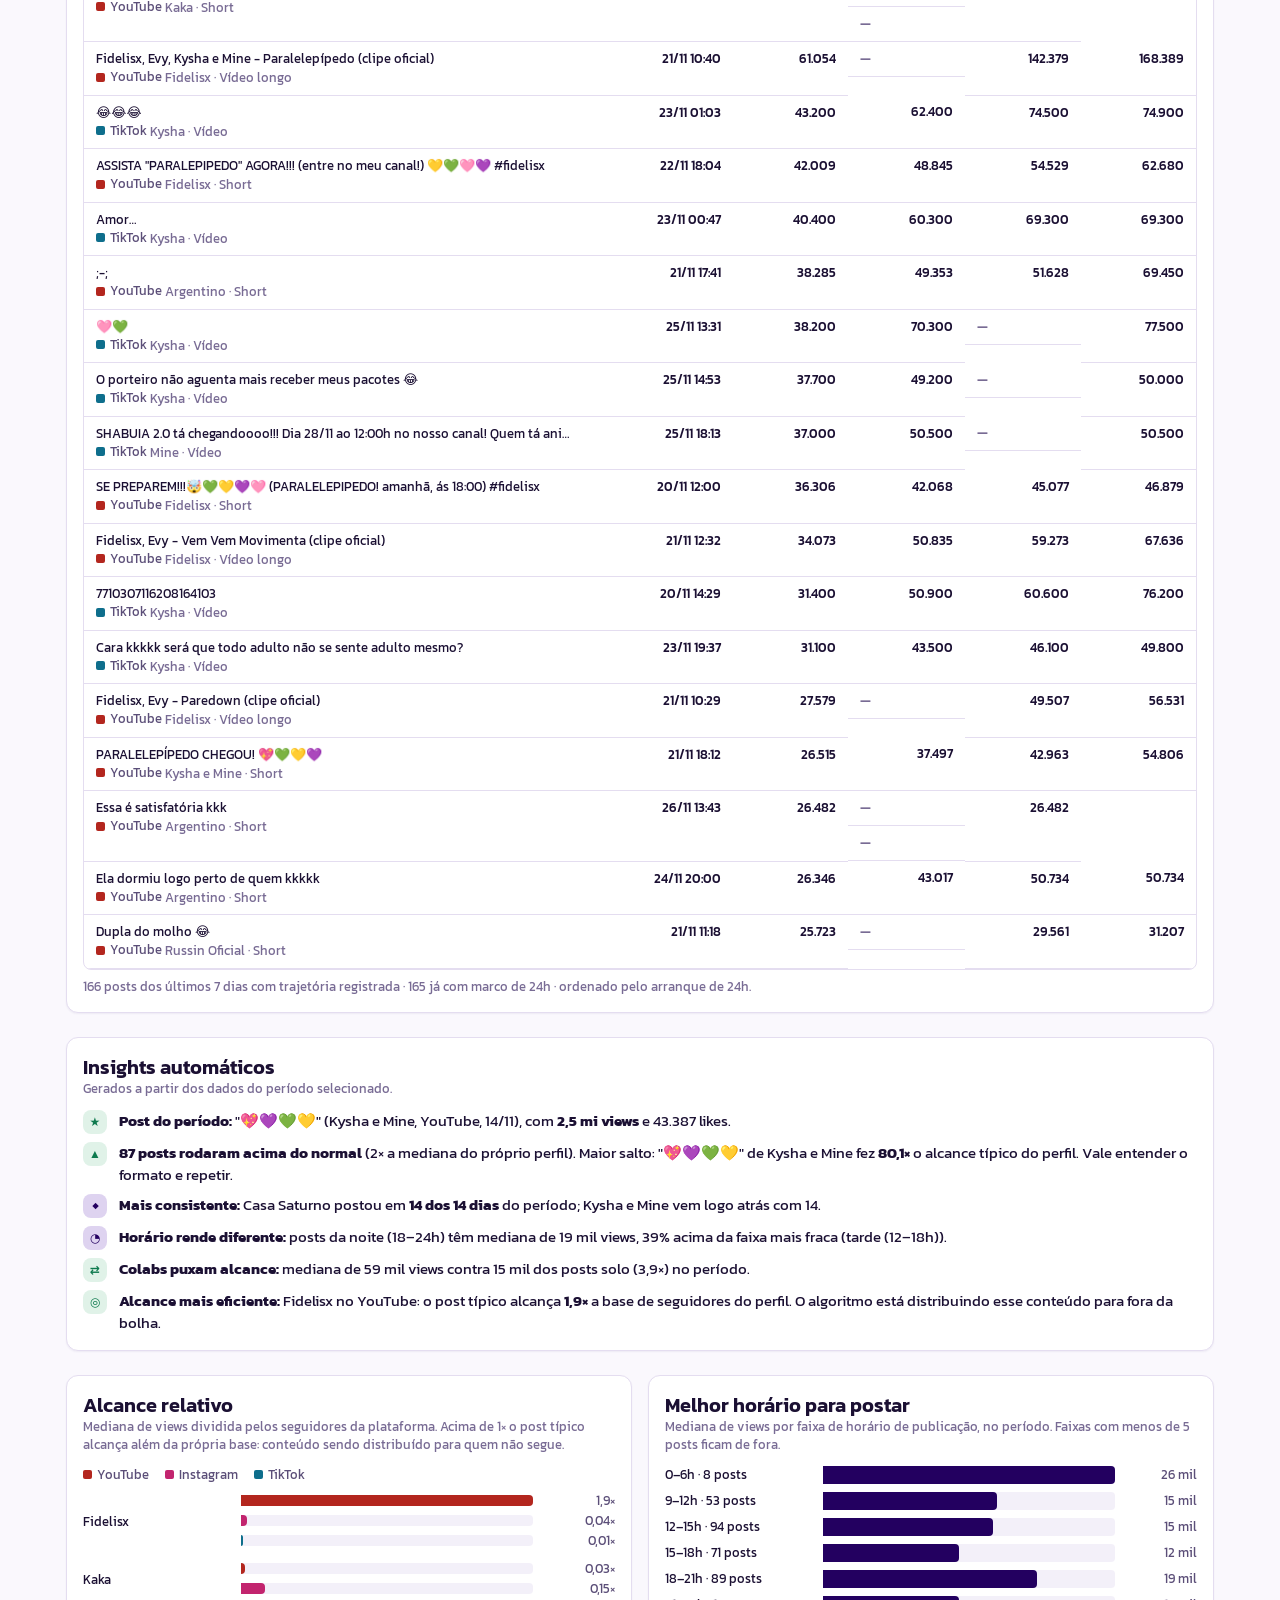
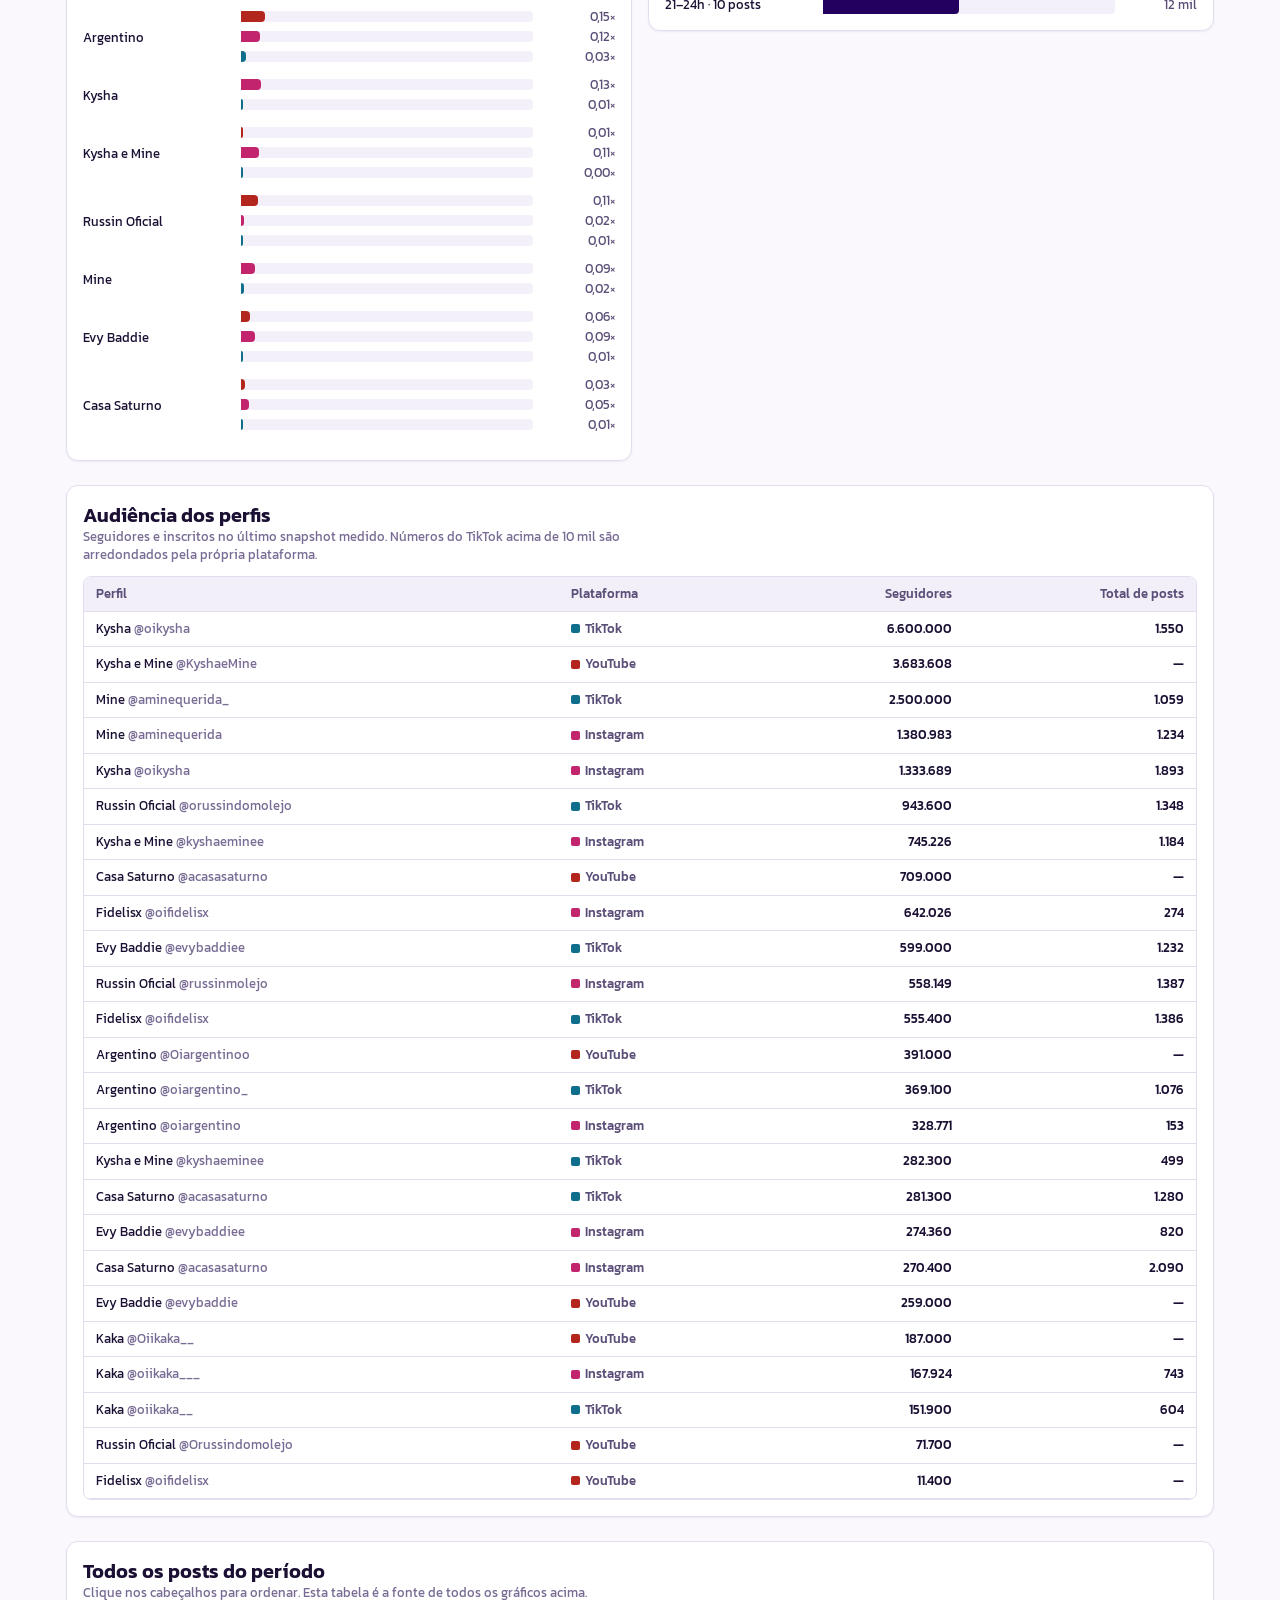
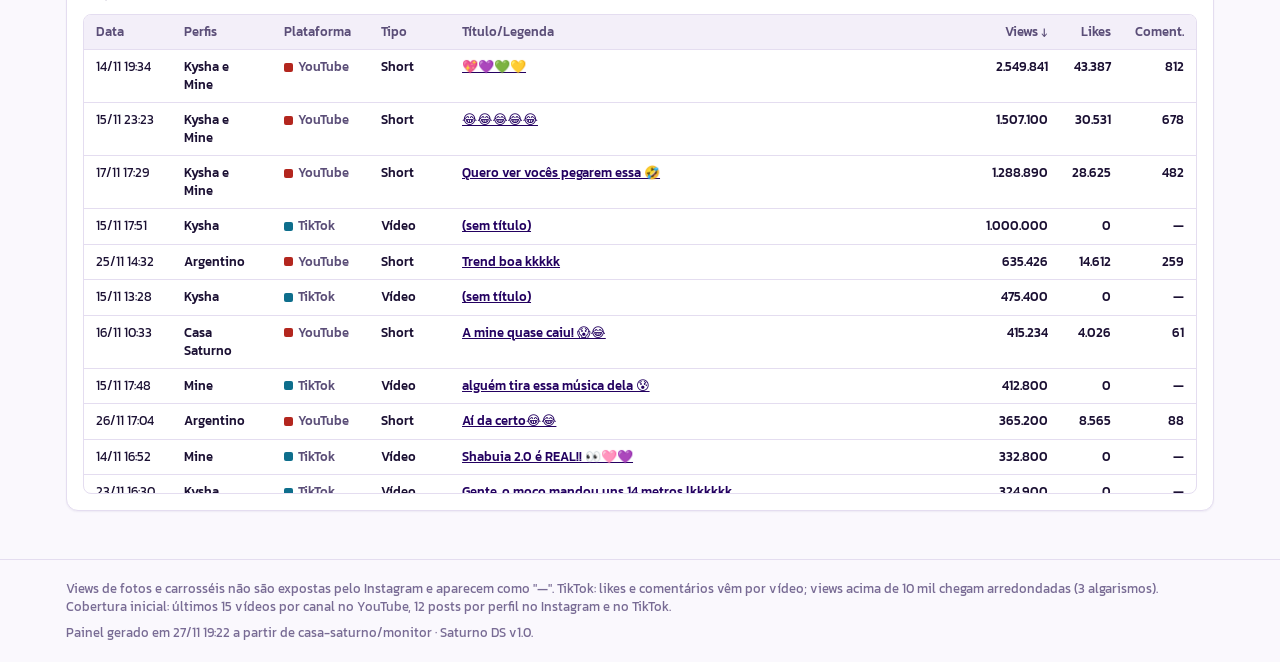
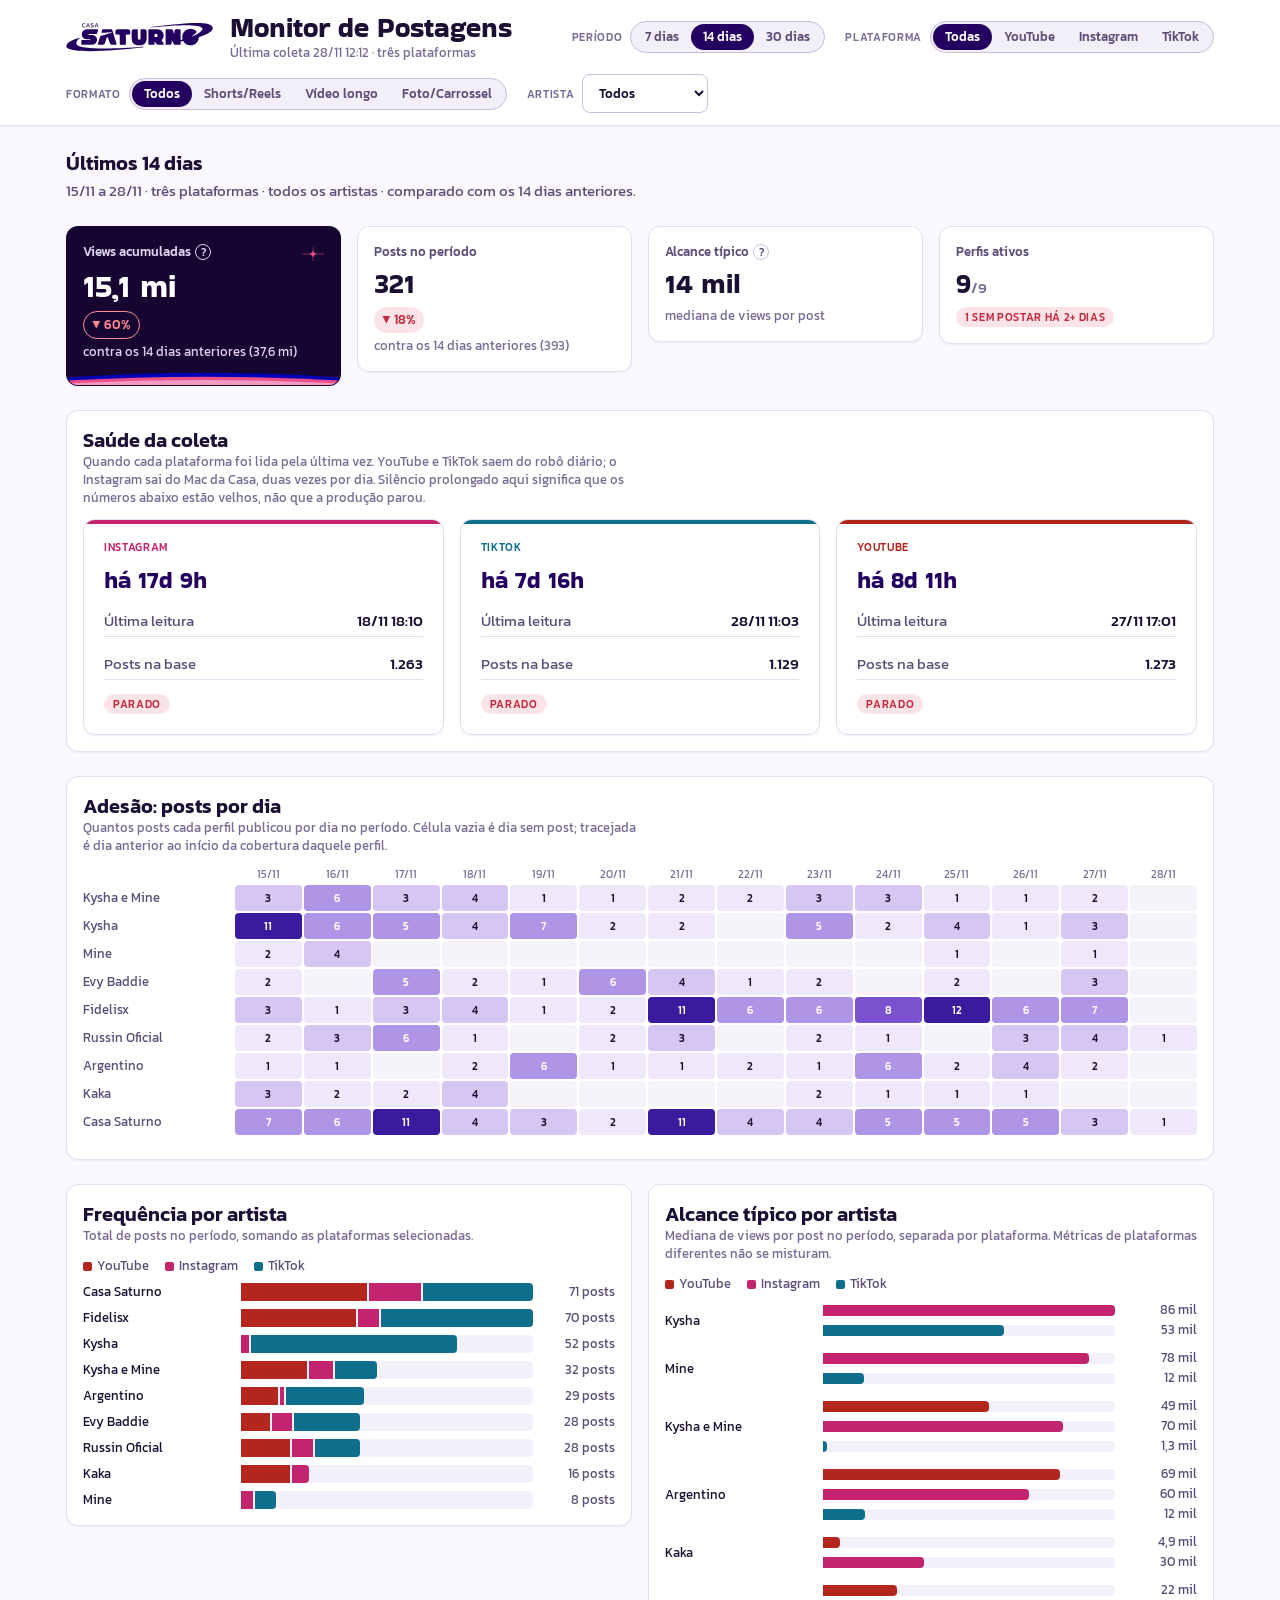
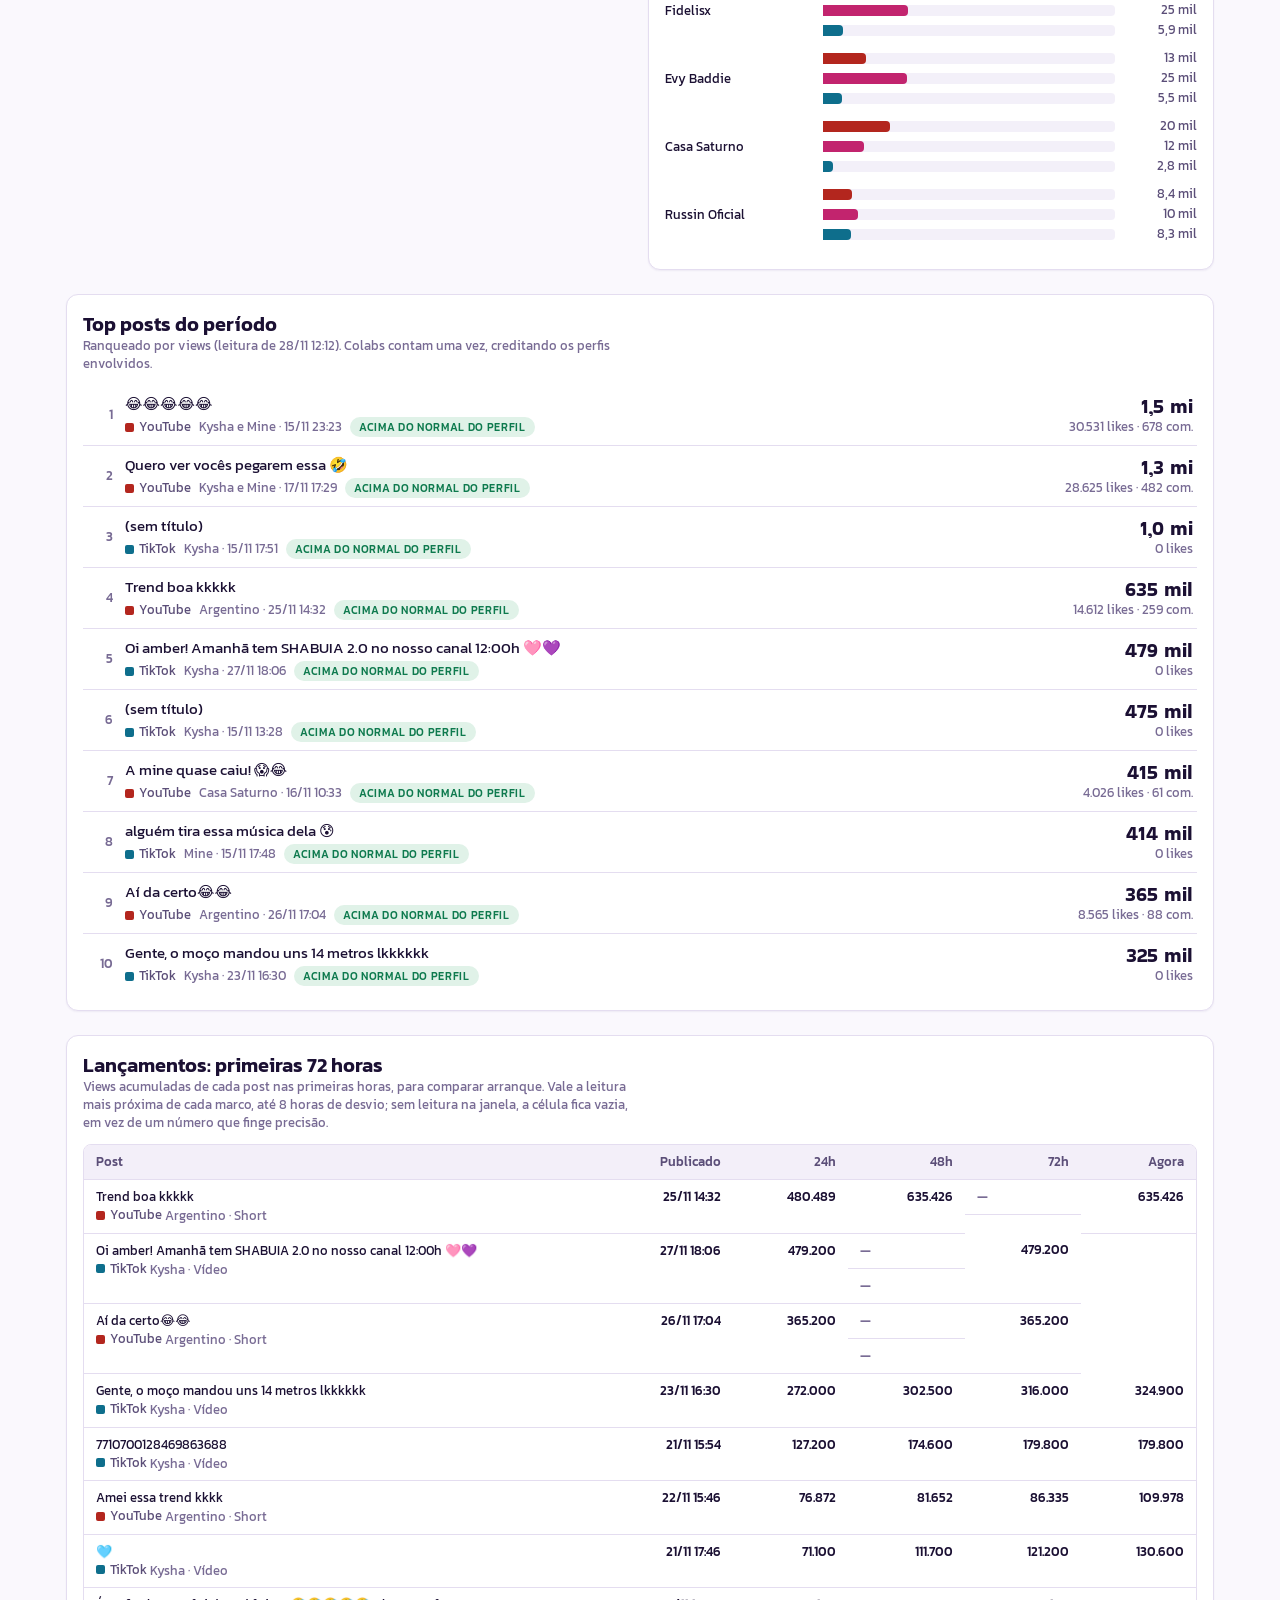
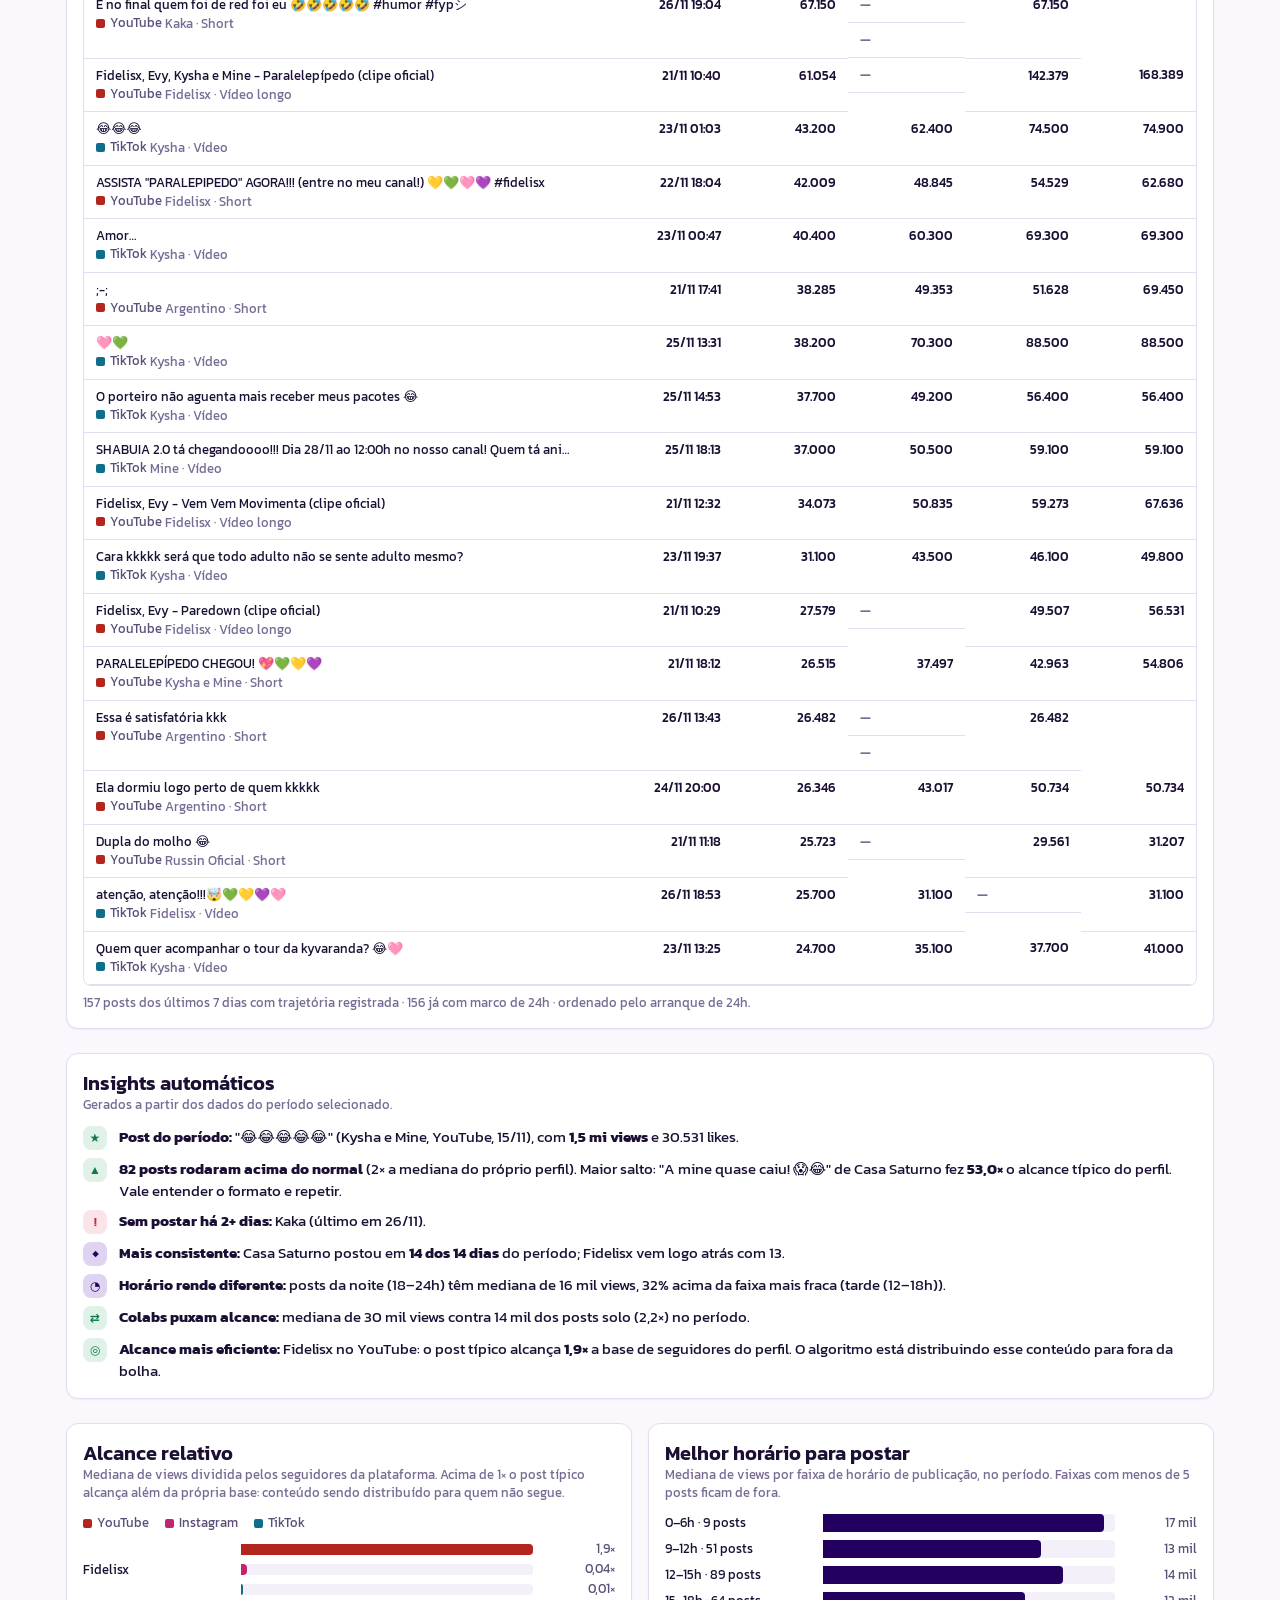
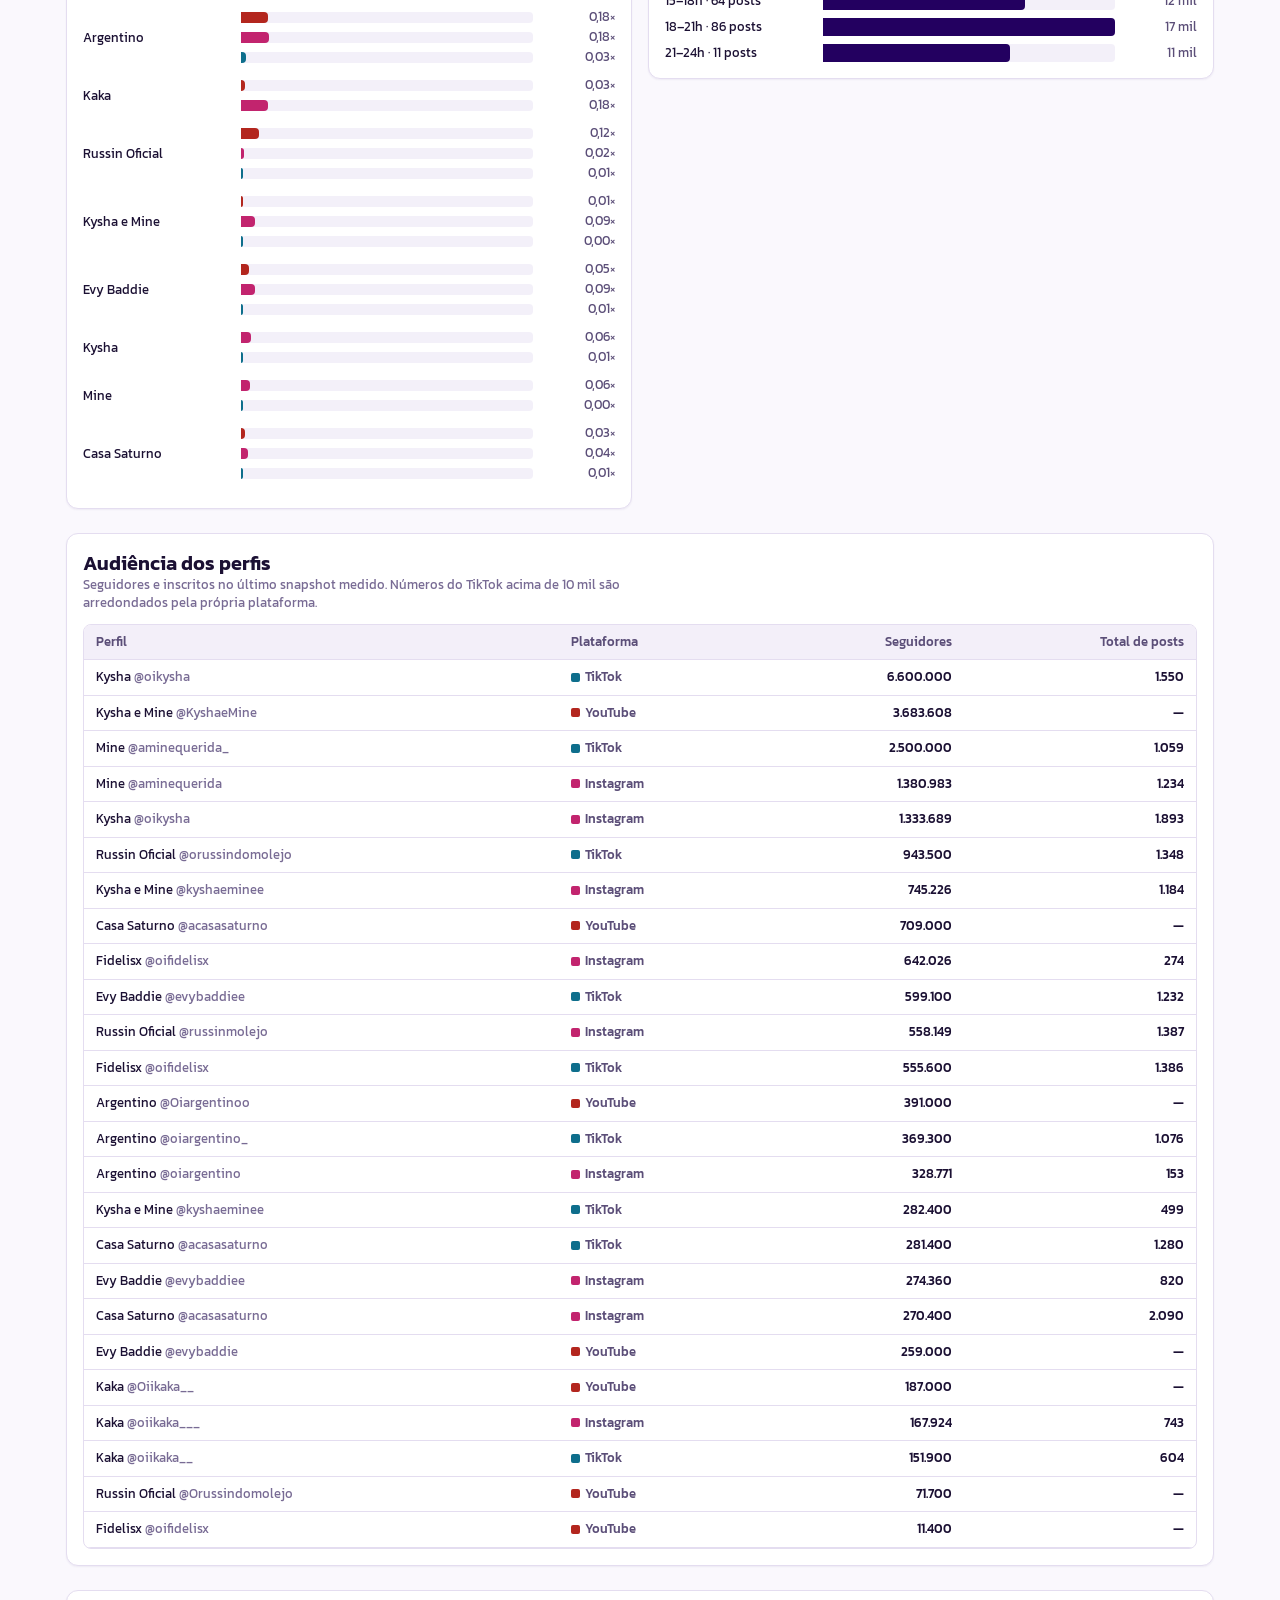
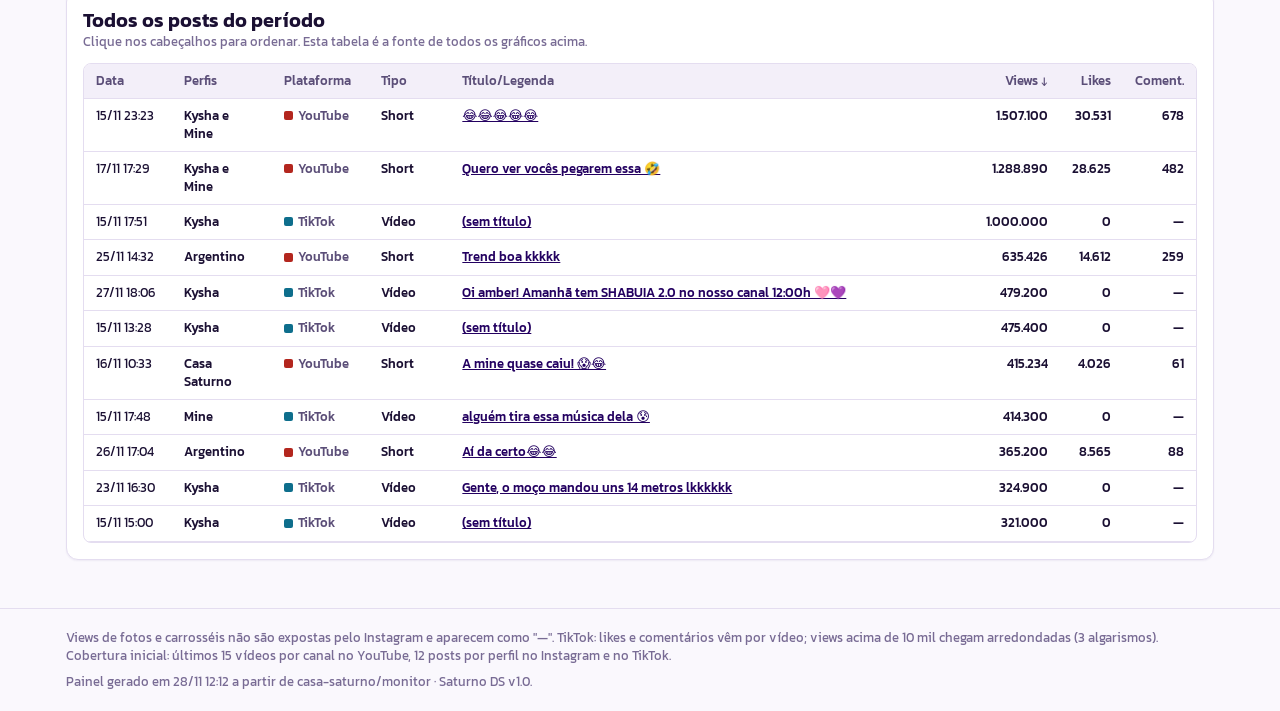
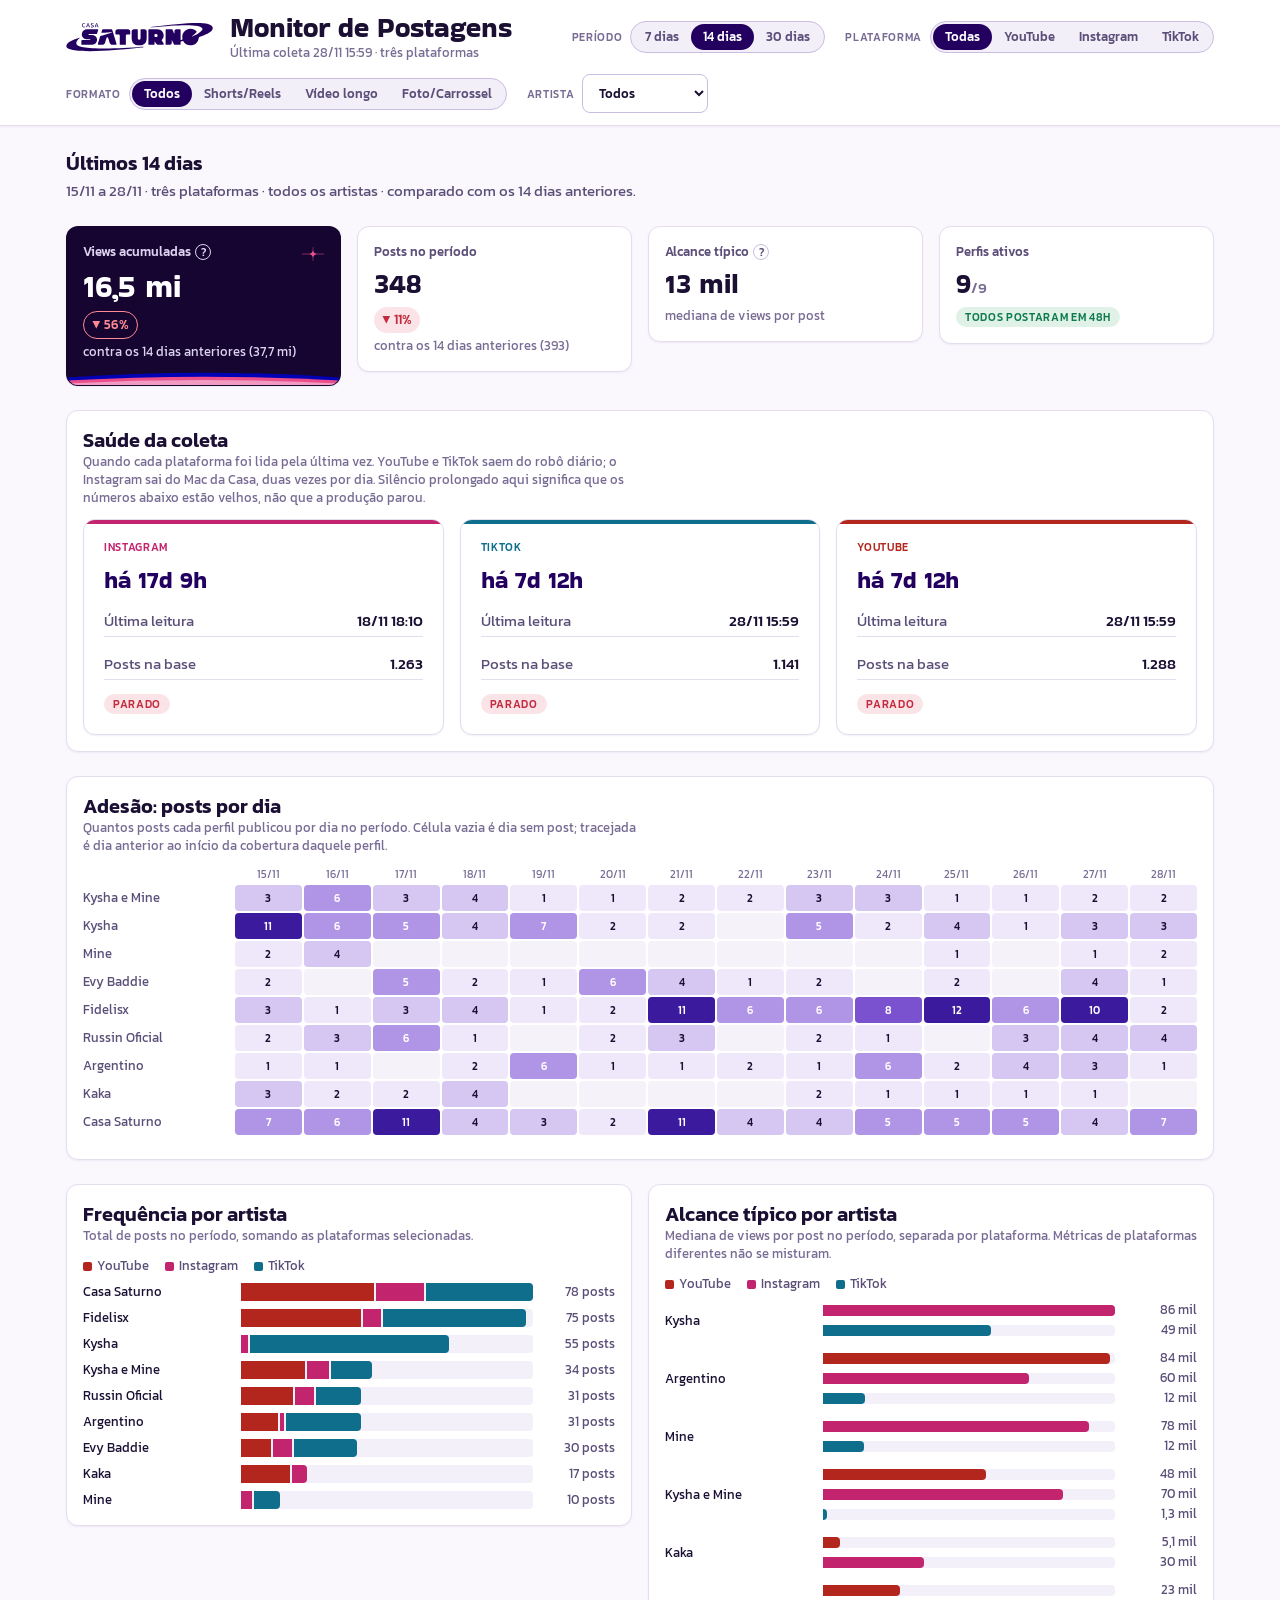
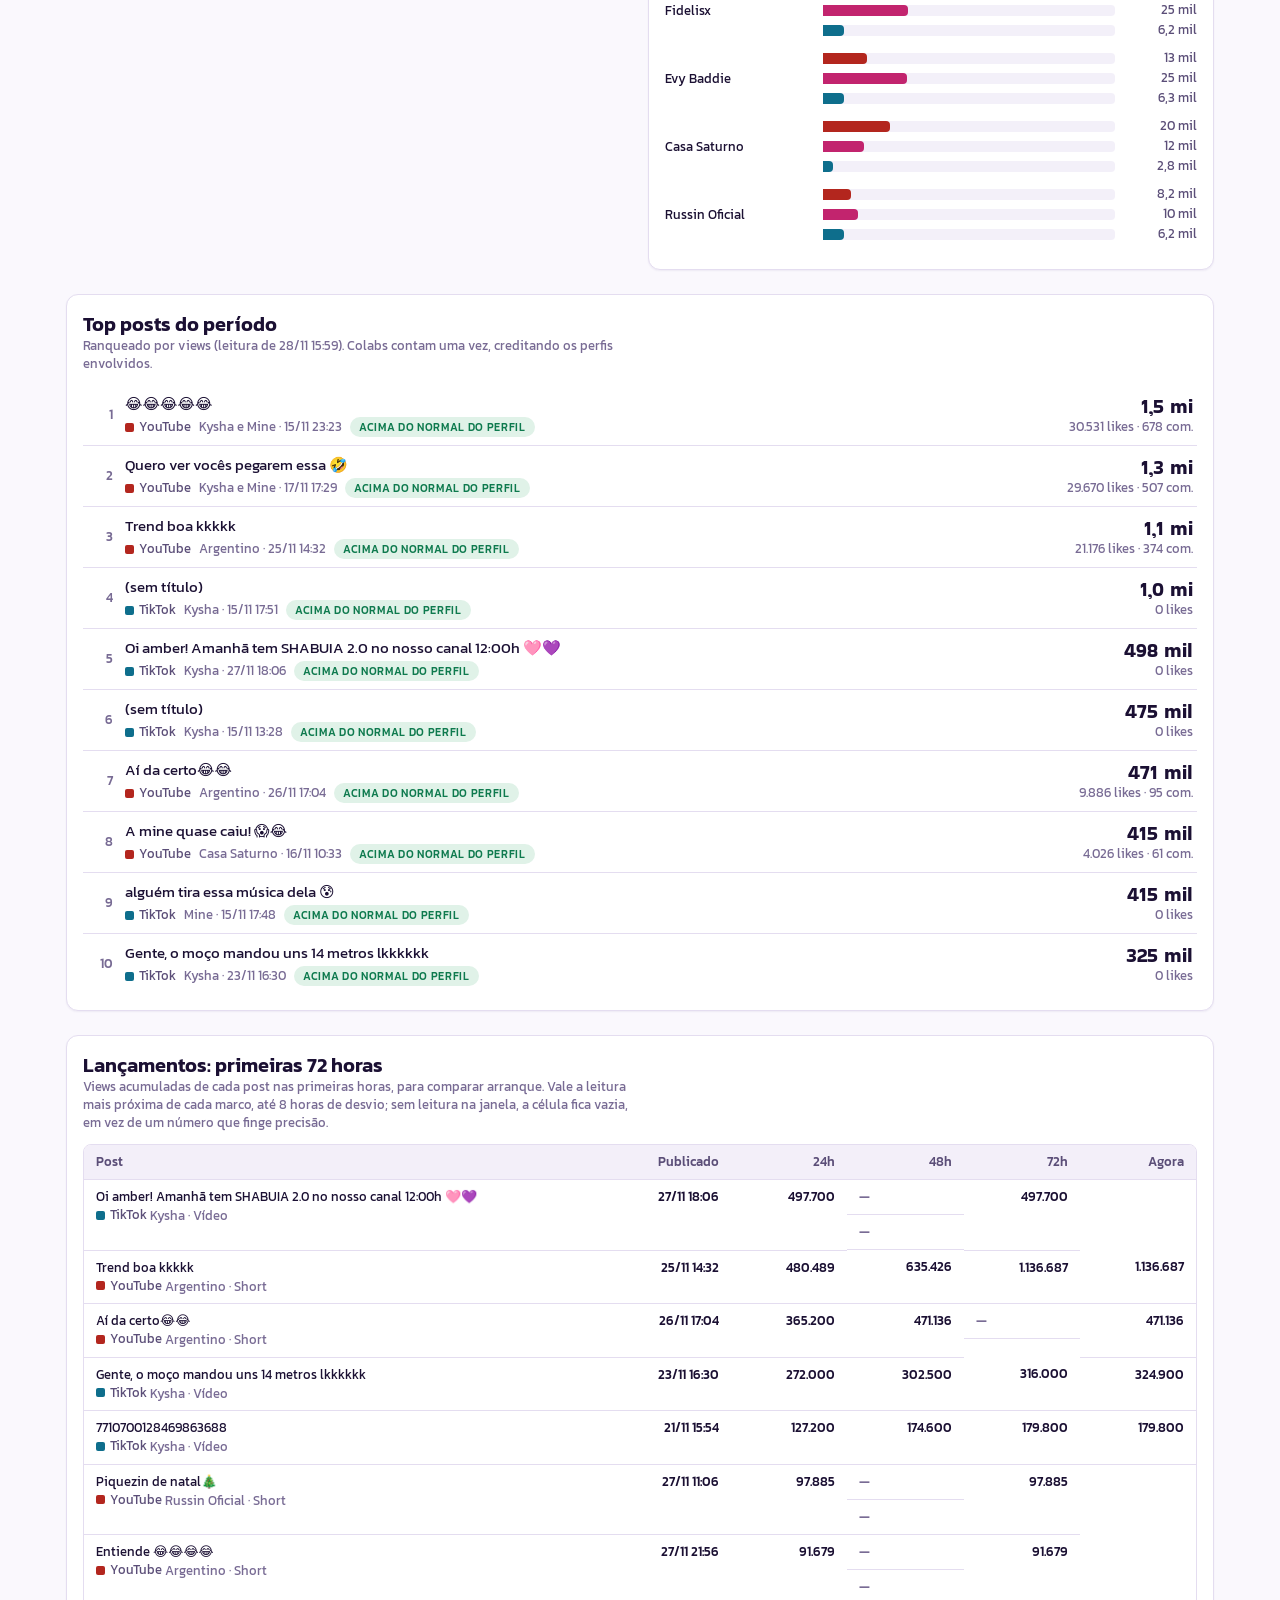
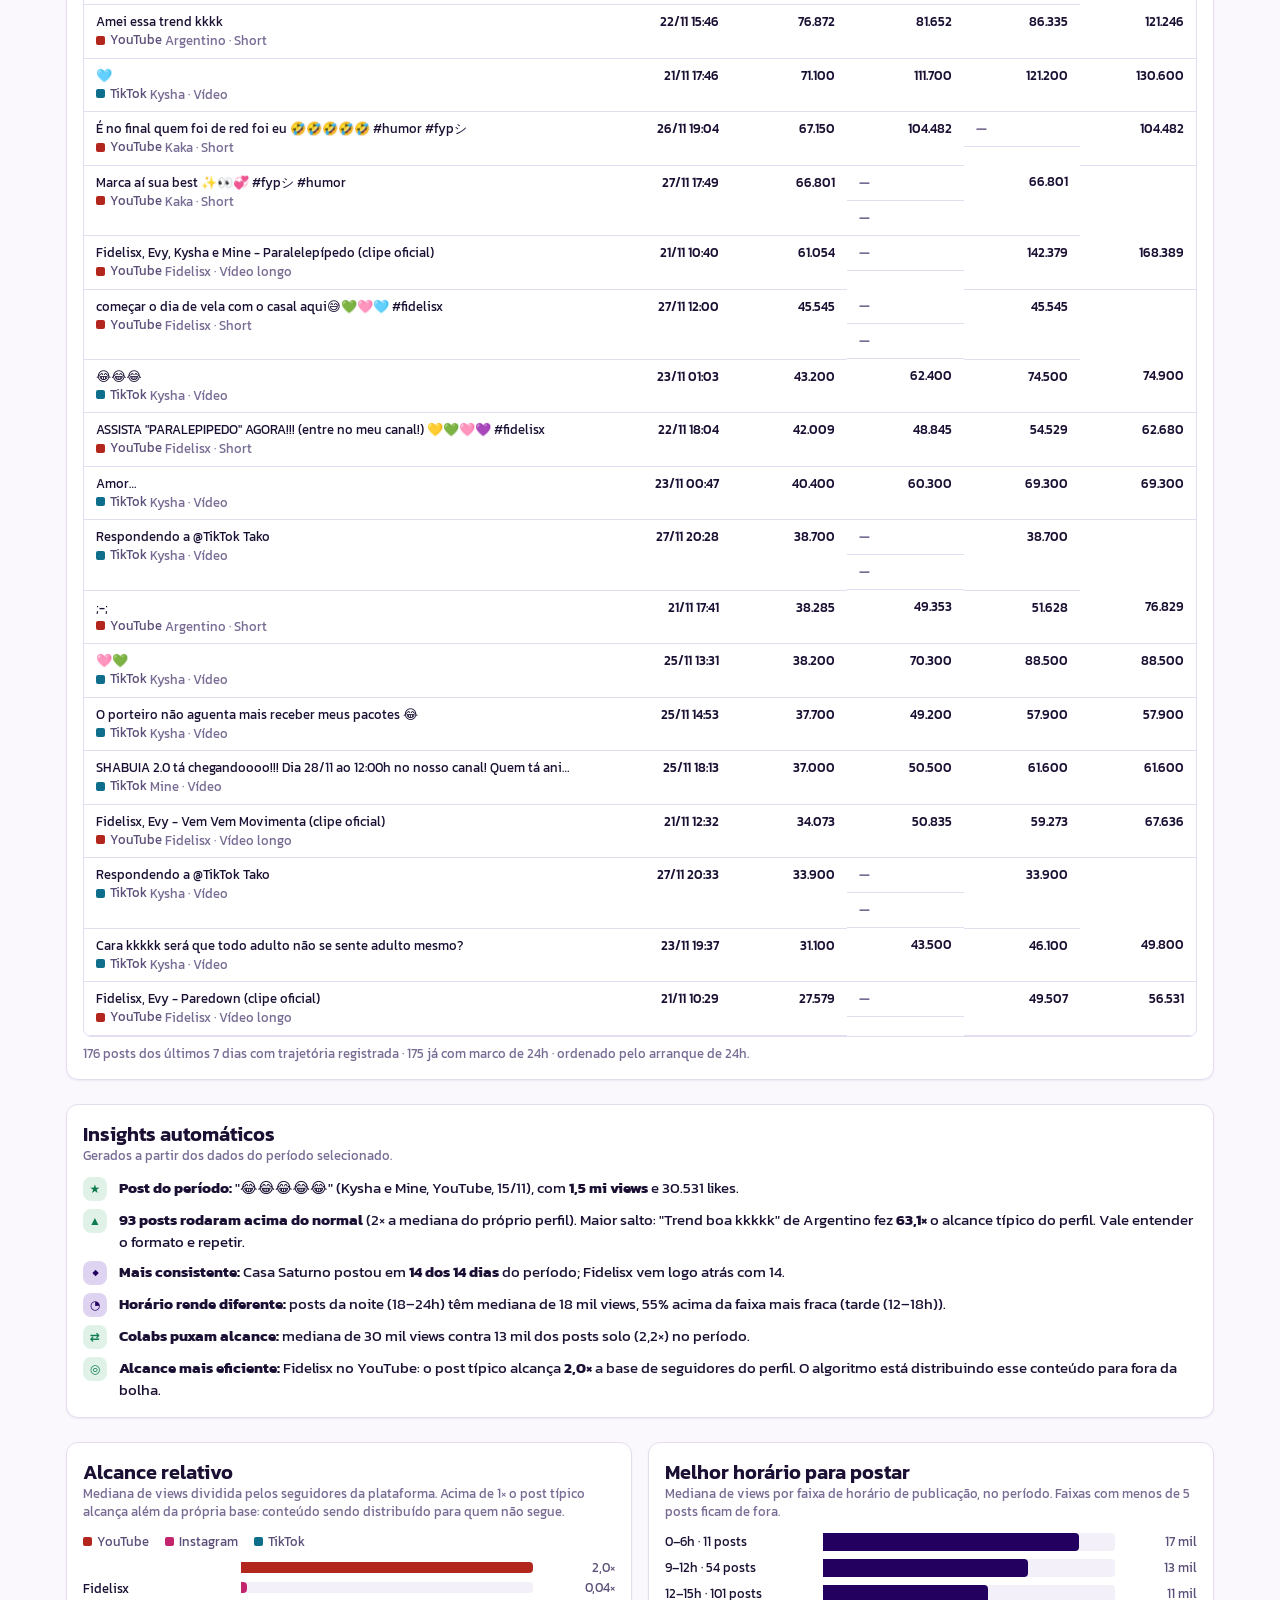
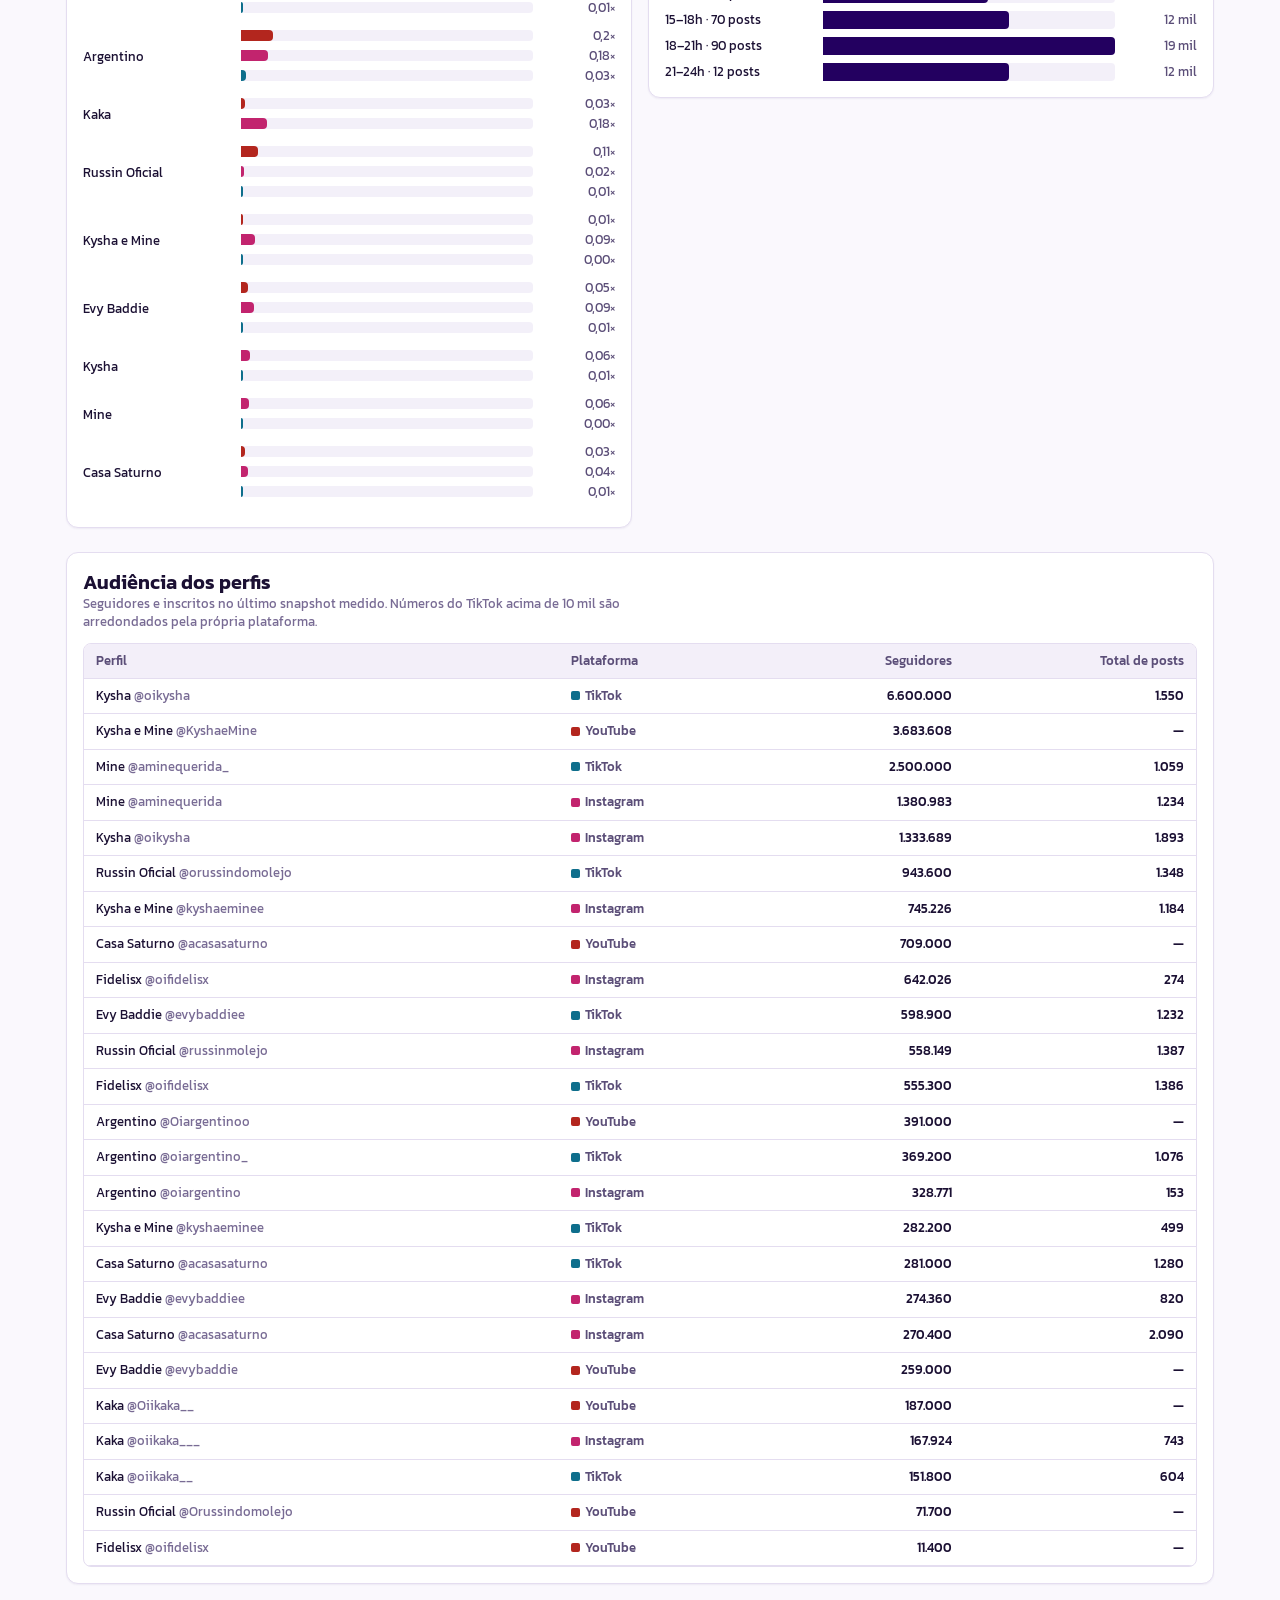
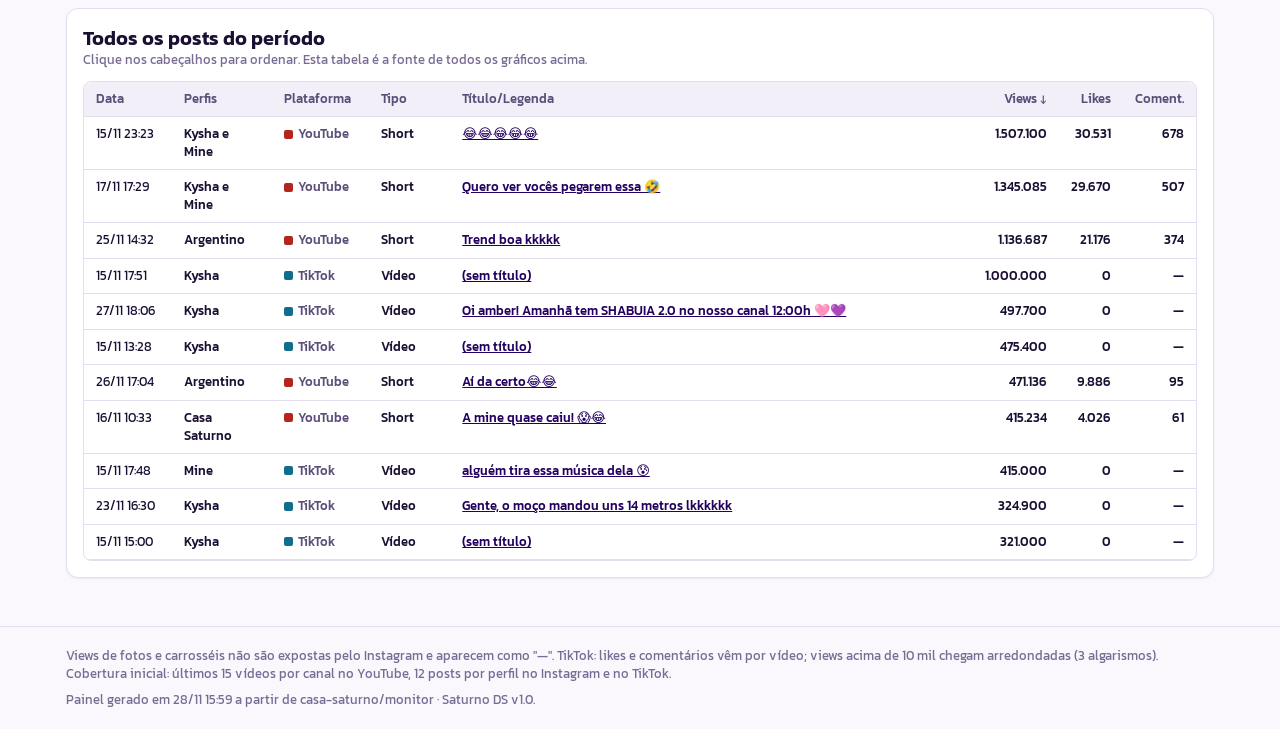
